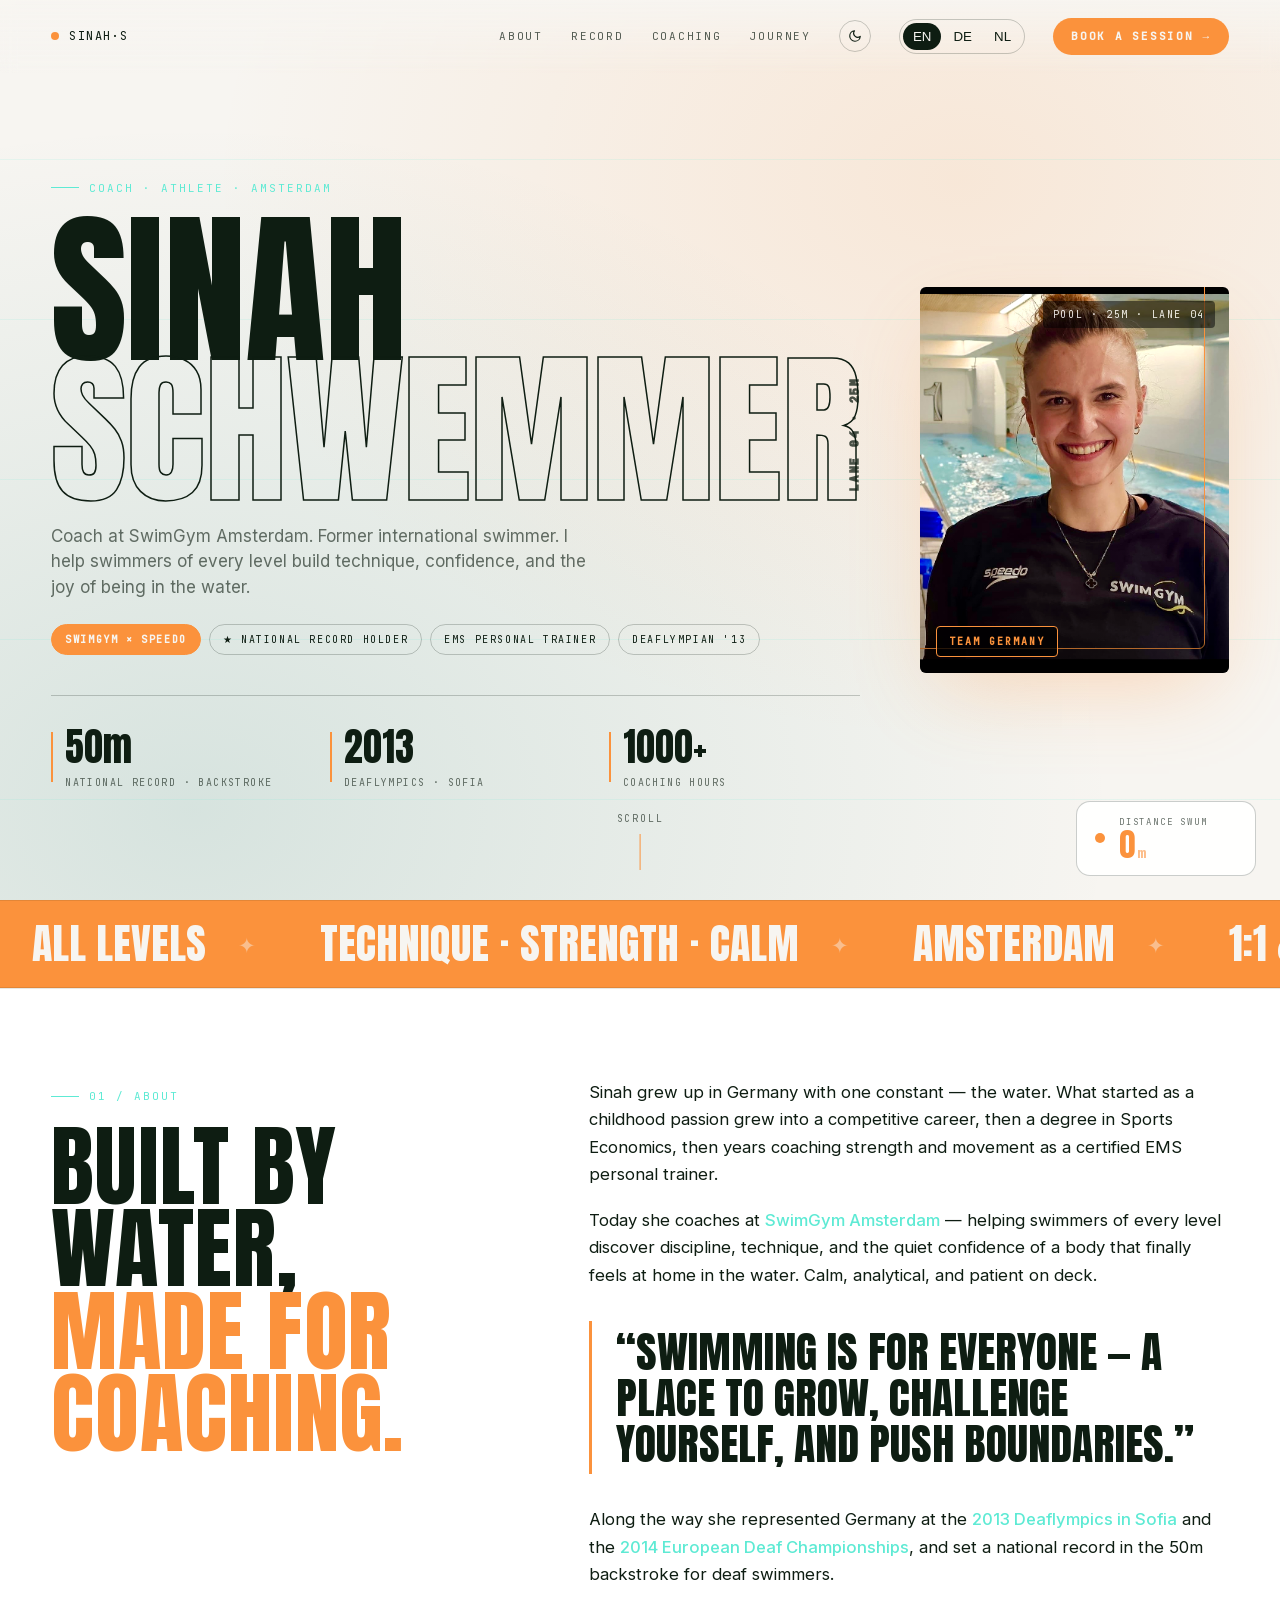
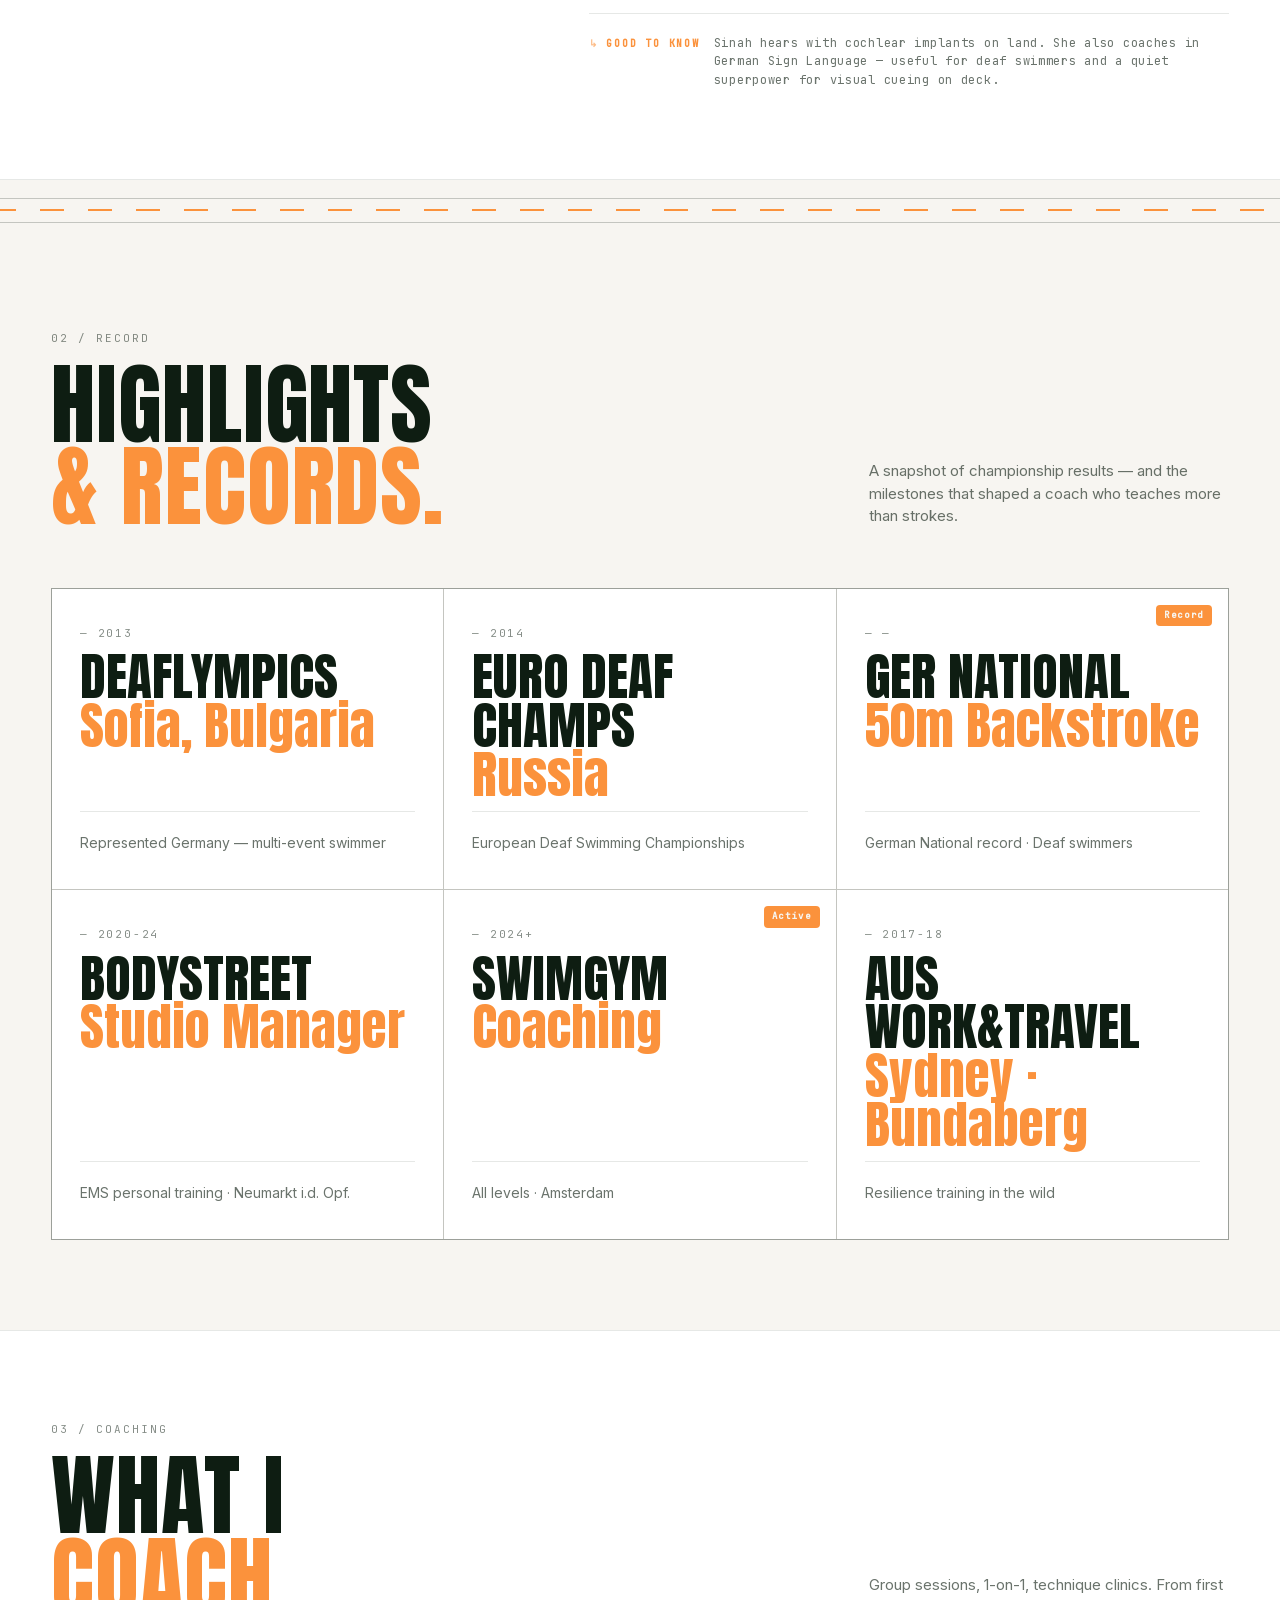
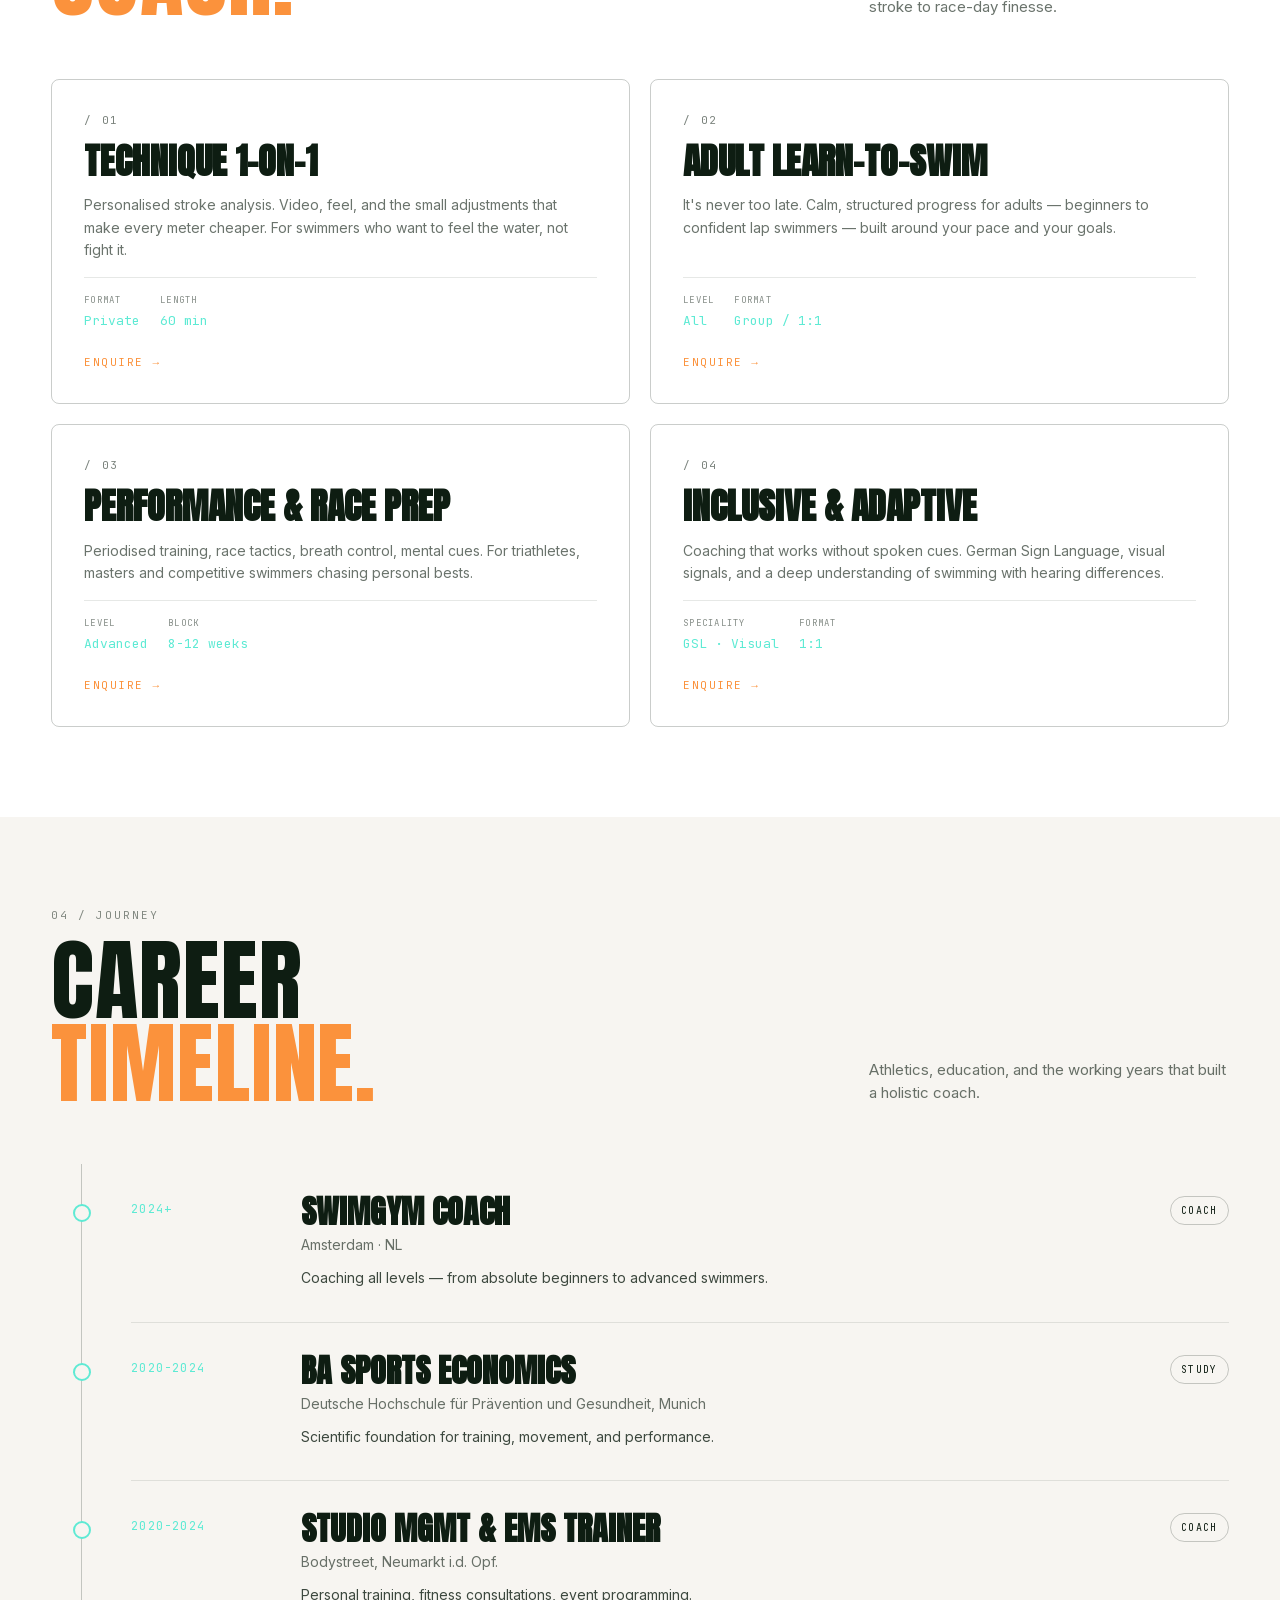
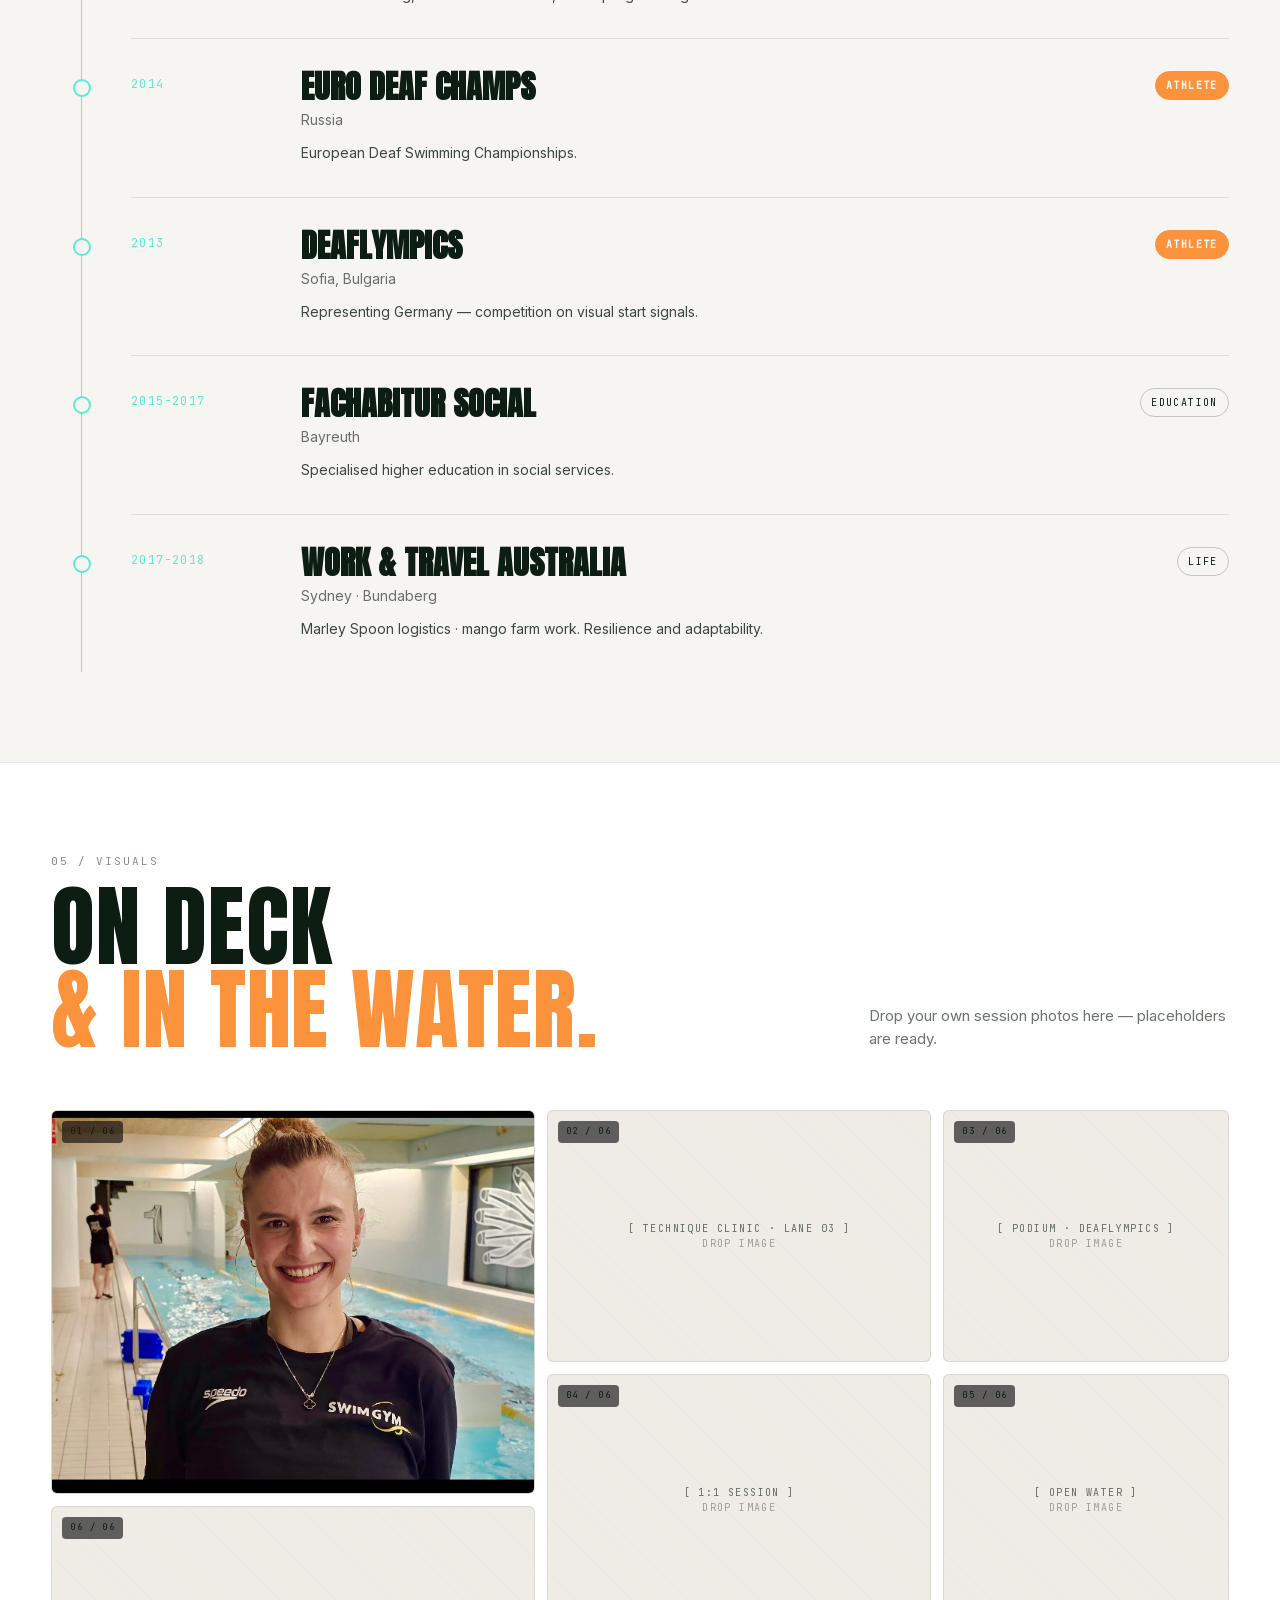
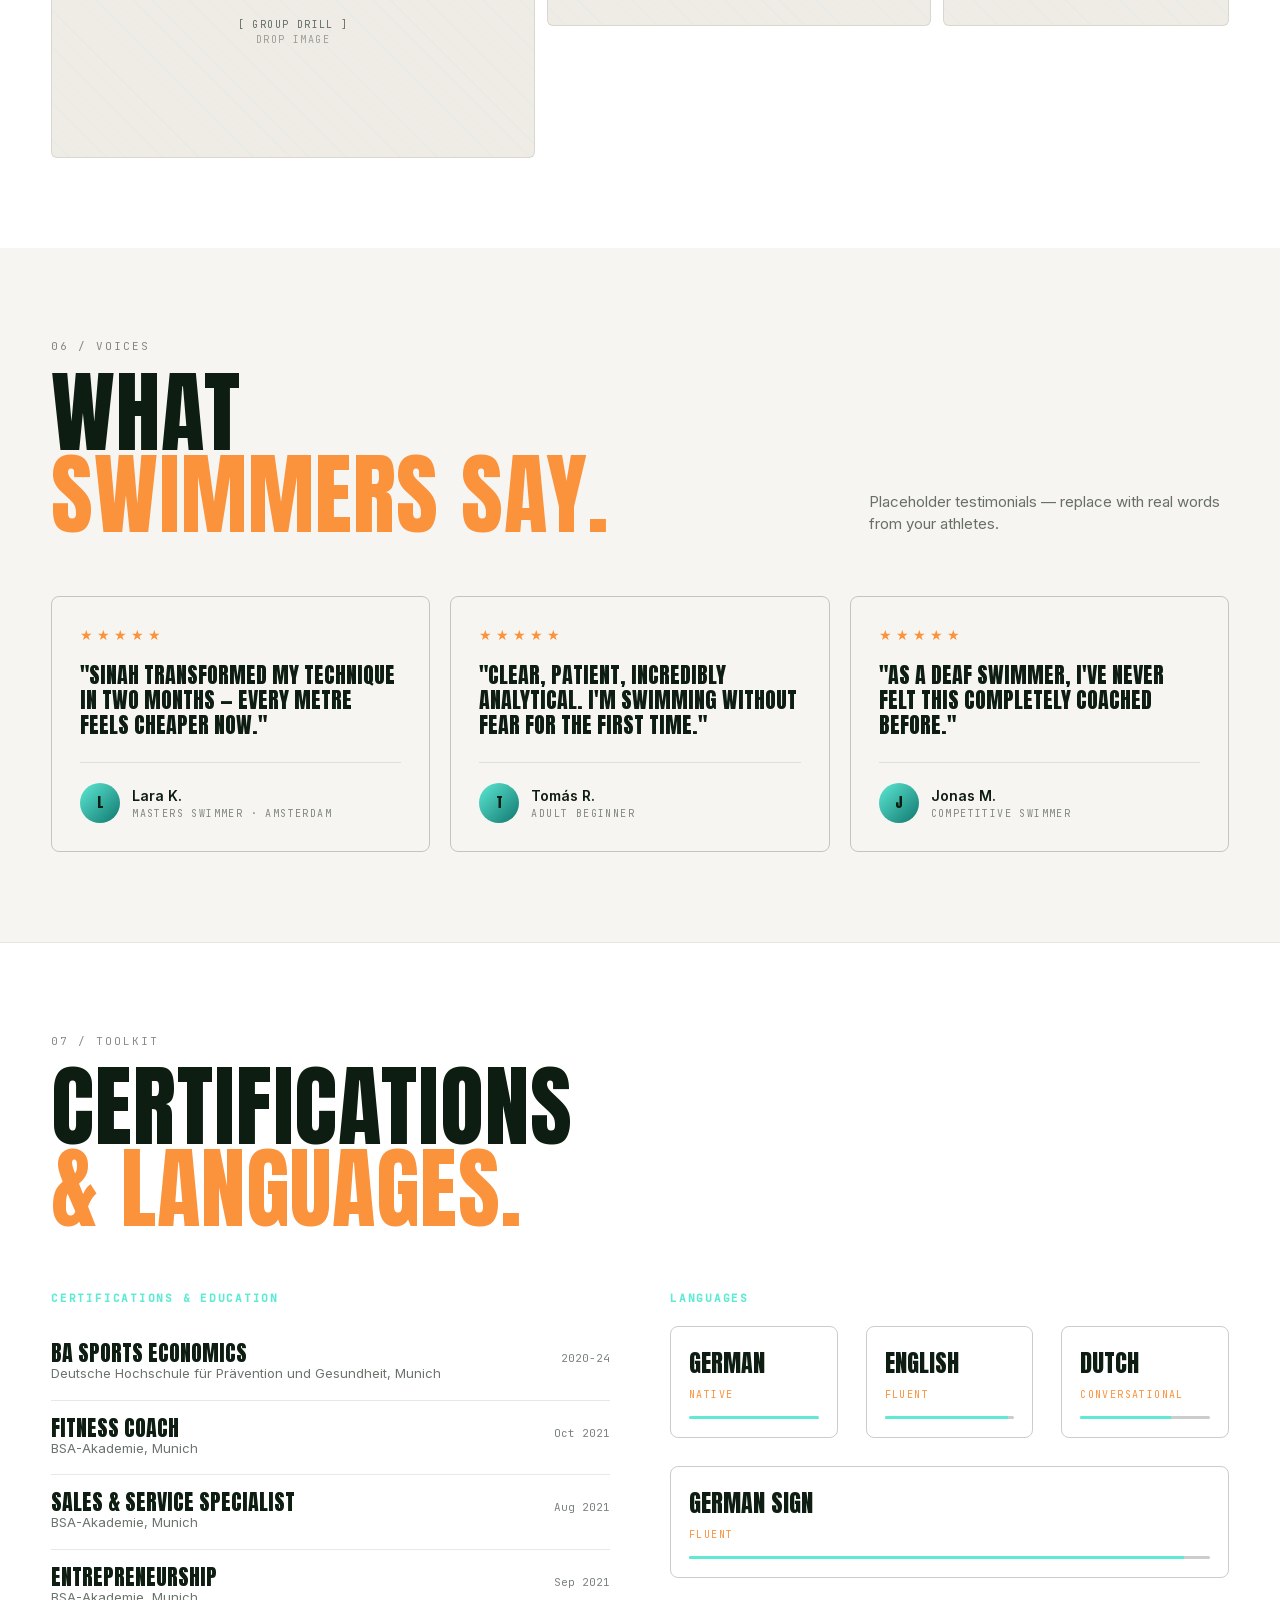
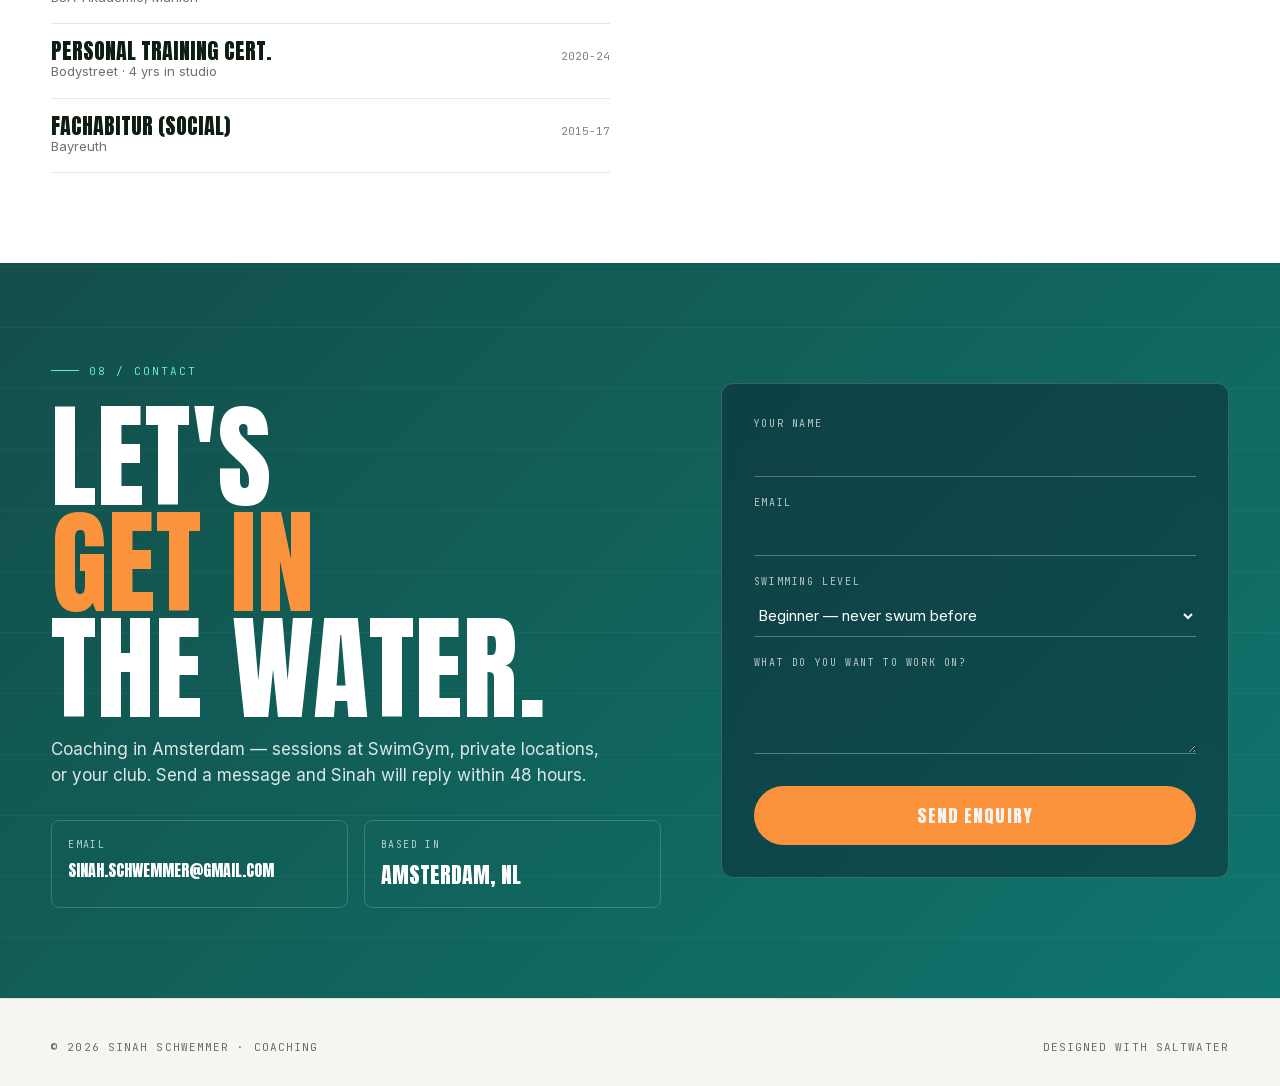
==== index.html @ 18249abd "Initial commit: Sinah Schwemmer swim coach portfolio site" ====
<!DOCTYPE html>
<html>
<head>
  <meta charset="utf-8">
  <title>Sinah Schwemmer — Swim Coach · Athlete · Amsterdam</title>
  <style>
    * { margin: 0; padding: 0; box-sizing: border-box; }
    body { background: #f7f5f1; display: flex; align-items: center; justify-content: center; min-height: 100vh; font-family: -apple-system, BlinkMacSystemFont, sans-serif; }
    #__bundler_loading { position: fixed; bottom: 20px; right: 20px; font: 13px/1.4 -apple-system, BlinkMacSystemFont, sans-serif; color: #666; background: #fff; padding: 8px 14px; border-radius: 8px; box-shadow: 0 1px 4px rgba(0,0,0,0.12); z-index: 10000; }
    #__bundler_thumbnail { position: fixed; inset: 0; width: 100%; height: 100%; display: flex; align-items: center; justify-content: center; background: #f7f5f1; z-index: 9999; }
    #__bundler_thumbnail svg { width: 100%; height: 100%; object-fit: contain; }
    #__bundler_placeholder { color: #999; font-size: 14px; }
  </style>
  <noscript>
    <style>#__bundler_loading { display: none; }</style>
    <div style="position:fixed;bottom:12px;left:12px;font:13px/1.4 -apple-system,BlinkMacSystemFont,sans-serif;color:#999;background:rgba(255,255,255,0.9);padding:6px 12px;border-radius:6px;box-shadow:0 1px 4px rgba(0,0,0,0.08);z-index:10000;">
      This page requires JavaScript to display.
    </div>
  </noscript>
</head>
<body>
  <div id="__bundler_thumbnail">
  <svg viewBox="0 0 1200 800" xmlns="http://www.w3.org/2000/svg">
    <rect width="1200" height="800" fill="#f7f5f1"></rect>
    <g transform="translate(600 400)">
      <rect x="-340" y="-160" width="680" height="320" fill="#0f766e" rx="6"></rect>
      <text x="-300" y="-30" font-family="Impact, sans-serif" font-size="180" fill="#fb923c" letter-spacing="-2">SINAH</text>
      <text x="-300" y="120" font-family="Impact, sans-serif" font-size="100" fill="none" stroke="#f7f5f1" stroke-width="2">SCHWEMMER</text>
    </g>
    <g transform="translate(0 720)" fill="none" stroke="#0f766e" stroke-width="3" stroke-dasharray="20 12">
      <line x1="0" y1="0" x2="1200" y2="0"></line>
    </g>
  </svg>
</div>
  <div id="__bundler_loading">Unpacking...</div>

  <script>
    
document.addEventListener('DOMContentLoaded', async function() {
  const loading = document.getElementById('__bundler_loading');
  function setStatus(msg) { if (loading) loading.textContent = msg; }

  // Error sink persists across replaceWith since it's on window, not the DOM.
  window.addEventListener('error', function(e) {
    var p = document.body || document.documentElement;
    var d = document.getElementById('__bundler_err') || p.appendChild(document.createElement('div'));
    d.id = '__bundler_err';
    d.style.cssText = 'position:fixed;bottom:12px;left:12px;right:12px;font:12px/1.4 ui-monospace,monospace;background:#2a1215;color:#ff8a80;padding:10px 14px;border-radius:8px;border:1px solid #5c2b2e;z-index:99999;white-space:pre-wrap;max-height:40vh;overflow:auto';
    d.textContent = (d.textContent ? d.textContent + String.fromCharCode(10) : '') +
      '[bundle] ' + (e.message || e.type) +
      (e.filename ? ' (' + e.filename.slice(0, 60) + ':' + e.lineno + ')' : '');
  }, true);

  try {
    const manifestEl = document.querySelector('script[type="__bundler/manifest"]');
    const templateEl = document.querySelector('script[type="__bundler/template"]');
    if (!manifestEl || !templateEl) {
      setStatus('Error: missing bundle data');
      console.error('[bundler] Missing script tags — manifestEl:', !!manifestEl, 'templateEl:', !!templateEl);
      return;
    }

    const manifest = JSON.parse(manifestEl.textContent);
    let template = JSON.parse(templateEl.textContent);

    const uuids = Object.keys(manifest);
    setStatus('Unpacking ' + uuids.length + ' assets...');

    const blobUrls = {};
    await Promise.all(uuids.map(async (uuid) => {
      const entry = manifest[uuid];
      try {
        const binaryStr = atob(entry.data);
        const bytes = new Uint8Array(binaryStr.length);
        for (let i = 0; i < binaryStr.length; i++) bytes[i] = binaryStr.charCodeAt(i);

        let finalBytes = bytes;
        if (entry.compressed) {
          if (typeof DecompressionStream !== 'undefined') {
            const ds = new DecompressionStream('gzip');
            const writer = ds.writable.getWriter();
            const reader = ds.readable.getReader();
            writer.write(bytes);
            writer.close();
            const chunks = [];
            let totalLen = 0;
            while (true) {
              const { done, value } = await reader.read();
              if (done) break;
              chunks.push(value);
              totalLen += value.length;
            }
            finalBytes = new Uint8Array(totalLen);
            let offset = 0;
            for (const chunk of chunks) { finalBytes.set(chunk, offset); offset += chunk.length; }
          } else {
            console.warn('DecompressionStream not available, asset ' + uuid + ' may not render');
          }
        }

        blobUrls[uuid] = URL.createObjectURL(new Blob([finalBytes], { type: entry.mime }));
      } catch (err) {
        console.error('Failed to decode asset ' + uuid + ':', err);
        blobUrls[uuid] = URL.createObjectURL(new Blob([], { type: entry.mime }));
      }
    }));

    const extResEl = document.querySelector('script[type="__bundler/ext_resources"]');
    const extResources = extResEl ? JSON.parse(extResEl.textContent) : [];
    const resourceMap = {};
    for (const entry of extResources) {
      if (blobUrls[entry.uuid]) resourceMap[entry.id] = blobUrls[entry.uuid];
    }

    setStatus('Rendering...');
    for (const uuid of uuids) template = template.split(uuid).join(blobUrls[uuid]);

    // Strip integrity + crossorigin — blob URLs from a file:// document inherit
    // a null origin, so crossorigin forces a CORS fetch that SRI then rejects.
    // The manifest bytes are ours; SRI protects against CDN compromise, not this.
    template = template.replace(/\s+integrity="[^"]*"/gi, '').replace(/\s+crossorigin="[^"]*"/gi, '');

    const resourceScript = '<script>window.__resources = ' +
      JSON.stringify(resourceMap).split('</' + 'script>').join('<\\/' + 'script>') +
      ';</' + 'script>';
    // Inject after <head> so the DOCTYPE stays first; prepending the script
    // would push the parser into quirks mode. DOMParser always emits a <head>
    // (synthesizing one if the source HTML omitted it) but may carry
    // attributes through, so match the full opening tag. slice() rather than
    // replace() keeps us clear of $-pattern substitution in resourceScript.
    const headOpen = template.match(/<head[^>]*>/i);
    if (headOpen) {
      const i = headOpen.index + headOpen[0].length;
      template = template.slice(0, i) + resourceScript + template.slice(i);
    }

    // Parse the template and swap the root element. Scripts inserted via
    // DOMParser/replaceWith are inert per spec — re-create each with
    // createElement so they execute, awaiting onload for src scripts to
    // preserve ordering (React before ReactDOM before Babel before text/babel).
    const doc = new DOMParser().parseFromString(template, 'text/html');
    document.documentElement.replaceWith(doc.documentElement);
    const dead = Array.from(document.scripts);
    for (const old of dead) {
      const s = document.createElement('script');
      for (const a of old.attributes) s.setAttribute(a.name, a.value);
      s.textContent = old.textContent;
      // text/babel scripts with a src: fetch and inline. transformScriptTags
      // does XHR against the src, but blob:null/ from a file:// origin is
      // silently dropped. Inlining makes it a plain inline babel script,
      // which transformScriptTags handles unconditionally.
      if ((s.type === 'text/babel' || s.type === 'text/jsx') && s.src) {
        const r = await fetch(s.src);
        s.textContent = await r.text();
        s.removeAttribute('src');
      }
      const p = s.src ? new Promise(function(r) { s.onload = s.onerror = r; }) : null;
      old.replaceWith(s);
      if (p) await p;
    }
    // Babel standalone auto-transforms type=text/babel on DOMContentLoaded,
    // which fired before we swapped the document. Trigger manually if present.
    if (window.Babel && typeof window.Babel.transformScriptTags === 'function') {
      window.Babel.transformScriptTags();
    }
  } catch (err) {
    setStatus('Error unpacking: ' + err.message);
    console.error('Bundle unpack error:', err);
  }
});

  </script>

  <script type="__bundler/manifest">
{"2e91aaab-7578-4ab4-8db0-d8dfd055b23e":{"mime":"text/javascript","compressed":true,"data":"H4sIAAAAAAAAE+y9eXvbRpYv/L8/RcW3Y5I2BcXO9CxSKxlFlrs18XYlOZm+bl+pSBRJRCDARoGS2Ym/+33OUisKlOw4PT3vO36e7ohAodZTp06d5Xd2Hz68Jx6Kfy+Lqaq0EqdKTlt40sAfWa6uVVmvlqpqs5/[base64]/gLfR5VlQqH4hvTV1D/n4k9lydVIyqNL3ASulFJpe5+JZ/DN8OuIrBO6+HUBv3WxwI/uOXX4RW5cwW4wIZLqI4ED9/GI32730YwoSMhTcBtpM/i8FaK6Hbppi2g/1794S4lg1RwQ+q0VD6QAwe/2v2dfaY3u/[base64]/er0/PB5/2cwx7KMv3p2evjH7c3NGjlPtXd2fnpydH7x4tXT4/6PaSkvlnWuOv09ffXs5Pnx6ZYeNzUsVpP48oeTp7d8eQ0rGn959Orl+fF/bhnstK5a9b4z1mevTn88PH16cXr8bMtE1c2NbPKLRs06c/Xm7DWwii0TtdYrYDK9Xz4/OdvSb/P5RVnoTu9fHL941f/pUi3r+Ivnh//nz/1flPJvm/iLV8+enR2dHh+/7P+sns30tFGqct++OPzzd8cXJ+fHp4fnr04vzv784rtXz93HRasa2daNKf7s8M1/JkoP/v3fTckBFLWcZa7aE37xrBou5Wai8PekVMRlhShmInyBfLFal8jPDJsNCnzh8WJTjRCNatdNhV/u46MP9/A/0G/3fVs34qBn2A8ehA29TRZ7B/0Ky6Wm5d3+PTu+ziiwFwH774wjKBwMKBooPt2Fc1uIh+J7pVZatI2cXtHZp8R03TSqgkNRr2Q7Xagmw7K7Pnc/okJPbRk4L7A5rhoq//eialVTydI+gJGJn6mGermqK1W1H/jtLv6XW9/D/kJ39+/a3wl0ZKDhdJgV83UjkaT0eroQUotFfSPKupoLWYn1Kpetogr1ol6XuaD9mItZ3cASFK2olMrhEOof/HfQ4BG2ZkffNrLSBbQcjSD++HDa/u+1Wiv7ZTDwMU3lrnjDJ1KjVk2dr6dKTNRCXhd1A8O/xDGr/A0OSF+CUFOquZxuQNJQGVGUxo4W1fw5vtoTM1lqRU3kRX4GNaxLRW+pKi7zUfNf31SGVKjsefwSRDb8wiy9uFnUZgXqm0rIauNeQlnZCtnwSnFV5UZMFBz4IAW0zXraqrx/jV5hu78pbdomn6rJes7tPmvkEtf2g+GF/PHx+7aRZ62cXpkiZmNaLqhVXGqo4U+z583O760RSxsewDuePkr3M+u2KA5cf8LWXft36wH1ASYL6BlLiWK5IpmI9mhRAW9WuZhsAopqFIj1QFT3tvV+rsxqU+1mSm/5Bgsf5rmq8vUyGK8bKiyc5koHAxzBYZ4DD1EwZtHWKzHDMd8s4FIBL2hkQOtEp9eyLGBP5fe4UmDx6ZkbeXNLzT466JlkO7nQp6cKdn2rSGZWbkLNDO7olZoWs2IaTf29e95A4ZU4uOMs7/ujgS+TfYcXwxGcgIOBI4fw5PKp1R1Qu2Lnc/4zG1VVcAKfTeuVOnx9AqsOfA4X9vj9SjUFTk0pjhoF83l8DUv5J1nlpRKHr0+yoJojOV0ovh7YqoIS5/Y4OG/kFKjBb/FlLa4q4HuT9VyPxWRtTp2VamZ1s5QVXEGVbotqHg6AePWfCqDecBD4Wot1pVv460Je10UOd+dnsizhFiRmSrbrBi/Az4qJami2dbuezTJxUrVAMnjmUFNED2JaN0os1XKiGryaLeG3krooNyIHYhGazhHoK9ZYaL1WGpp5evyDmKyLMtdZOAykstTMnOMBc7Mopgvq5FCPTAOKqVrc1M1VFnDgM7zwnTBn15bvp0WWvZ7n48433km/1/ei+xWePXvdR/bk8DoX9TzrPVDSL/ZvqakrdKQe+7tvshFTWZpruNKw+O2izjW8keI7OVGlWJXreVFl+AV9dlKJ16evnoohyFGVWMnplZwrLW6KdlGvWyGnU6WxUiIrcwrrEV/x24XawJkvSjVrQXCzD4pKt0rmuOKWV9/IphriXmnj49GxIxDqhkAkFyVuF9nM17BndVaqat4uxvAEqAXUD4dNIzdDLPmNeCy+pY92xGOxJ74ajcXFldqIA/F4n/76A76nH48e+UxQYK1vsdSOePzObxifvtu3ZS1PFGLVFFX7o2yqopoPBzC+wVjQCKmfo+hcvUf/s1OimqZuPm5Ontx9Up54s/IkmpYnbl6e8MQ84Z+9U/MkPTdP7jI5ONK7zI4/PUEVJSgoowqMrMiaqelCVnNUMIEyqqznxXQsNvVaLFGHeSOrFsgZVFHmO7pfoIBal+rHol3gkflUXWc3NzfZTxro+kaVZRYszlZB8iO4xL5XnxFe7igGDUfBuU5f4/15MAqJZylbOOAHX+qBWymmGPgPaGamsh2+xTrejQJ5RemyqNqdvNBwCuxU6j2o1ypFauMdwxR2tZypHVBJVfOdaa2aaSyyQEswv8+oQ9z0Uq48bWXRqqXfeRY7zrBaems7N8LT50g2arYu98TpS+/WkSu4IWpRV0QKq0bNivemN2FPsnWlF8WsHQ6Y0vbEQDzieaNGflTI/CropCyh/roatAL1qatGyRx5aCZXq3IzYg013n2mEsoULTcMvLpR8kqLk+N/2xOLtl3pvd3dedEu1pNsWi93Z6xi38XZ3aVzeffx1//8+CtXx12XpKp36CYK/d4p6/mchRP494wnHfR5bQ0XKup/BkfJkPfDW9x078Zmf4yjuRtFNxdY57zIYSLPWtkquqE+q5s31bJeV63K7XWNL1zxAfGyrlfD1XpSFtMTkIuqqRrj6aaal57U7e/DC3u7RAVQ+HHmvfQ3m726vqQ9G1Ty4IEY+g8y0K+UcoNlf/klKJxV2C0Qm+mcLqV2+wyauiGy+h7PorDdR+J+dl888gYY7Ok7TuVb18K77u7pyPJ06Nw/[base64]/QSfwVBz+hLAuEZdgn1JFRMeUqTo4WaXmlxs1AtqPzqBtcSuSEOUxetr90ptF1jq2VZyUYujZoF5vhDtLlQbVSYHzfKnrBwEXL1MBf/eVLXpZLVB3HerBUQOLc4ptuEqKGnN4VWXheausXrsX0yK5wiaJeVZi+onj1PLxB2tKOCtfc/IT6M78Vz96xupkq7lcjYosnarwp5uyiq6/pK5TDFFVB/ofmKCARoqpqqppVF1W5oS90olI8fPqzq9uFDoEkpnr56QbpISQyZPzU1/BnkF7mxc4s7FtcRGwbxBpql+nW9BLpXK7C4gSKhZdWf7Y9Z8YHmfbGQmgQnUOqsW3GpUdCADXgjiQPgHsnjjuGc3BRliWVoNsQlTZLdFESll5ZFYHkqa+q5tH36sShL/gCty+7N04IVp5dxLz6WSmmaaCUbRdfTDsl/awjpA44d7+JHOAlCzlrVhBuHiKS7cb4lceiDx2MEnBZWGytLuII7qmUWRd03OoykCpQoX1XIIpBcrTK4ZwuM7UhS56noP3wHM1f9YNS7Z07VqpS4a8rSDBAJLBOH5Y3caBSXkG7rxicyUFCskRKpuE/3vE4taHjCs0FqUSzhu0mpuoSpGkWnl5ivZSOrVvHCB3UgLcJGXi5VDg4M5cas5VjwFUE85HswLFTYAyIEXkMcGF27cbcyn4FZqMscFIvrTj9/E9Il49kHpNBStQpnWbxU79tofv970jqTGY5qK7H7w/902m+85rYQ/5kCPxih1xOt2oj6kU3imaHeF7rV9lpwAXeUoprTChXaVGaGz5+yvR3qX6oGr7cgMbRqvgnENHktixK1gG2NR4CpjwWjAlQ7qKUryPC2BprOxPmrp6/2QKNaayWCLoHYZS865hLzUOTrhiheYYf+vmS9kk1byNKjan7Cp1lbw47GfuUkCf5dqP7lb0DqZ8wit5G5Px2fTuWGGQ/8+5w1mLF0fiBe4Rpk9Nu+VstVu6FX7k5HbfIHs0apv6mhV3C0H4vE36GzEAryC1WuQHMNwjDMG04+kT1S5cy/qfjisZ0mK30MgfY1Xl/B9WTMC9mYSUF+jmXg4gj/3XfP+SO8tOFfqAs4CZpH6YmIQDRqpscoBcO5wrMmRV7MZooMqzRJJfQgu+cagg/FgT+RTutQwPIWf1N8oZnJddmaUaBMhY5xSpairhQ4ZejYRGc0XZ6FzrZsKjqwVf7yS/KGYdXNdmo9vUGhQ0ustaXa1d3GH2PpwMoD9CmX+khpwJm1P5ck8LnlgNt7aHX6vkQOHW3WldCbarpo6qpe63Iz5g6yBh7aVWANW6OyaqIE+x6Itp7jdTATOKFTWZnjBS479YoUXFSbZYt0ceEZUu/VdN2aW49hd9BL00lUDEyp7Xv2zgFnce4PnFwJPSZpT7rcr21sLw0TxfcQYe45q7oA9lxRhdCX2RrNZUM4D4MZGmXipFOPVRSsV3hmWppz29tqulHBCt0JOcoIDmmwuODCapzRiXJ7nuqbNfWSNtxDe/qjTsSOHpbMGyCSVKOmqrhWr5E9wVafqFndBL4w0TVrjLcmJEH0zgx6DK8MS7O3NtDtTJQhH+BY7FUJnfVWKzyGf3GH523nce0NsuWNxP+Ml0x1l1Pc+Bm40/wjznJt6NI/x31dQqxpgAMlzesslftOCOlT2HeDYzexYLa+SPsdd8sEjsTRa/SfcGd8u2jqG1z8Y9Ty2aN9mGXZaE+08ooUG3wW1TOenGvZFGSObmujfwJlFGnYnIoWBUhiatvryZww0TlvskjCYbflPmEmkk/Co+Uz6Wo+WVPD3fh8Wppfr6PxtYy/Uj/zSdqZhx+5PZncWDMJJ8WdNmjPDvXUFcEmjbdliiA9TQrTpEeFHT1ISIhP1apRoPfOQcTX5mCAv62zOt4AQdeOkm4xNQ4b8EsRk9dFNeWpB1ESqZjc2eFWx00ArSxB1hw0Cld3XrNf/bK+preivoYwC2LlVB/4GTaVmFhRG3xIWAV/o5yKfa7aFkM0YBtI2OjoZjnQLAI5Jz4n6qPlx84ADvrAciVPQ/t2YH8Mxp4JYCmvlNBweMPmATUxnMogME6bAuUSjUTHF1TRqL+ulUZpl40AAZmSch7qWjUoCoE/DASNlGB+ywbvxlYf7OsT3oYX/jHYdCjigs5rDGYBBgmWPyvv0BjEUCtFfbmzYe/rJ1//8ygbvCNGuX/Pm0pYC0NSRV2xbTKgaBIzyXRRVLPaHQN88aJaXrNhZJjYLWPhV+JMR3PV7iW97MxFcjj4UuOZAtvWLTw6kpSyqMR/yGt5hmsXEnkmvtQD6u/br97xH4/fOWuLcFp6G3bjOxjwf0f7waRZH4lZhXfxoorI0Q0BLWvBu2wh9aubyk4U1THyR923IFx2HLX2lh6/u9XFwa7J0/VyuYGJDq9Z+NitlzhI8byADx3V1bWqClVNA+9dEKLM/VEvZFnWN0L9dS3Lot2IKRiLcA710Ru7ub1uvl436r//[base64]//[base64]/WzzD9oUdSUZZH7Mx2DvSRXom22XiiAjg/0LDMp/yVk2K6XgjQ+Slo6cRQJTzgnDNJvyjR267zkjyZ4U2U3MbXK4HKx8lGzGqQBwoKuXJbAi+x6BQ4xqIDuM3KdqBNfQu5WqkK5HqoVq/BxUflvl6g4RhhWlrnTDyUoBAG4WAsrtTGBlHBFVu2bVNM1qAEODo7s449Y08kGAvVTrMRcjK8YFOtbVPgRcvUho6IYLtCt0/zPe18n6OOw3HfoCYV2EHGNZkKgc8taw0+9ssl71DtaUhJt4fMz1UHeoRLovhLa/ayc+gzY5423q2X8Xa9zMR34Jhdbcz8YssgLUlTHXGmV7NLNLO7jfa6KZZ4NLy7NPpp/[base64]/iyQ43QS9wBoJWjLhRMukU1H7NcD6OYwCqTHxierXM0caJTp6lVfIc9jqnXbYYx1NQoo1ubKFABURV4JF+Ket2u1q2pzxh2b8jTDY+EIRHk2B1Fr+HQfooqP9rTbPwgnYmzX/E64H5ZGE0a1gk9hNJ7yEmEbBvDPopqtW55YojXQBOWG1a8l6VWemx843BAPBLaEW4InmGAwC/cJp4q3daNHxJ5g5MFn7nJNAwzXslf5WXtnROOp+3HsQZIC9+rzbYjwr8i9519/ulErqSDc9omZLyBGIqCFLIVnAh107IQIr7UGepHSDVJy7Jc6xZNH7i78sQWMv9Zmw0E8wqum5F45KsQzLHZexQTfYJIOmxrNDmzzVzTlmqbeg1q7EVdtxTBukQ70OiWQ3iu2h8bWGRUqQzrdauac7xnFVVl/rzBEoF5njynnZfxgbCf+t7HXuS597Tj3hh84d13UEHCXeVmbLdiJ2f3wspgLH0Z6cWviAIPxLf+2MC9eQgOw0HJR+L+6L7Y8wvuG9kNQpZBUgPbHcn8RP+NghAFwKvYhdhG3033WVMvKTYuXocj0i/gOuCtNrx0tYkxD/ibge3Ry7pV5qCE3Wj6YcKlDDOcq0o1yLMh1oA0r3BM9XZ3OPKipDo9j76AZQjGYGxK4iC2AO3uij/hkVLX7VigqqUCrWXdiJ9gqxUVBrnS8EOq6eAr+OyArwP4GWCu4IWgWkOQ4SDBEk7JeJkTH1DvV+SSwOdmsWWYI/YON07ScPSXG+dMzmcn48vMOJQXFarW5uT2Z2yB40nbis+QoozW3widiUo2QEwsXX3wtb4pUPD3F1jgqZQCktmLmdzgmUGRsQzQ+9aDrul++Zpwa5Lf+RAyiS8Nfkzq2xi+pvv5GWLXvADommQFPqZL4msD6LL1W4vq0l/Bc0B04Uq2LWUHkcRfsux3v6MP/G3gdcgHxnFdMWEoRhvqqCLoasTHjNsBbJDsqK40iNID7+ALV9BB+cQNGxSfO7dsPsgugj68NmhA6T7E4D57yXb8E5OUkjiv5LE0FoNnhP5zSuA/qXYsDE88TjxF+ahL7WsPfoD+wfq7j77o8Neg77agP38f7vVMZh9Tz2jjw/nzAgCD0kO0uEH+EMNewYABQChQzEary8svN2Utc3EQls8u+EX3C3BF6xaHp8H0xcqQu80CVDPkpkejsHGrF3kfL0Li4HJrkFyPW7S2M1mWIBSu54vUMZJC52HVmWc9co6SziYdlnBQJMdnx6c/HD+Frfr6zCq3r9RmDzU+Y2525v+8uAAkuOgJQuDRM2OYxpBSgJKQJTT8vdqwyepsgXc5792pmoXvOOLpcFKvWX4+VTPteXamC1jHv1AmXkj9A8gcoNYnxJ/UfSOcIxuGCOH64Ic9GwQ3Dxgd26ntfM9V69XwVJHpuG6iaqCcR7PQNtf04AHXaVwaeVZCwksp7zzDZIJiqH2wSCFDCcya6an6Xm0+daqu1OZzTBVW8182VXCJvGWq6MX3agOj4Nb/iF0y9snEDcnEYyLhHhqHTgrNTJm7fw7G/kX/fgrH3V/ON5WZfywyf6n3xOWV2lxaj37UWWTivNmwdwdDMhg/nUZpMOeiuFxU4tLO1iXj2dCkQtwma35BN+ZVhG64cM5hFXQhh2sXe6xPF0WZO5UGxdLzhQcUWtAR1OM6ayxWRN0eGmMS3uF+0lndzHfLorra5enZwXUaDcKV6qUTnrPk8kVUGIRfpp0hmEaQzp3nA/o9JFswDiMWsmxSOoZr/BFSFHqqZr+eQk/V7KMpNOLqvRQalbuNQhs1+x8K/UgKPVWzT6dQOLRupdBTNfsECoV6Tmb2AD+SVVW336nDdVujGwmo7racQ3xP8o43/+ILZ0QHUCczjrwPHpjvSKDZWpp87V+CHgNOheDD+KiLI/t7hc7+1tgHItxZaZHnbdDcu3CT8bZx4vj9L/V9vPPJomLatiYtfMm6jzPSm5JHjvODsQ7sjQI/v5y8UtnpfSl/[base64]/VWbdgRGQy7h/op5cGDWGmBWqzIWcA5G220CSsVlXeTFDz2ZgznOCh6CRMuxayjf44Qe8oHYeIu/rPL1Sm/[base64]/L07riRQTeO3pVgk0QrQFX8dQ3srMgBQWi2IZ4pO/uDKzLbcC+BWT52jX3HRnU/vBdpaqJwrWsSkFRQN9S8h/9vakJdw5UTb1HZ0DhhAke+xzFErvVTNa2bPLKJNkqvAO4dDNkzw/xtUJzyuAAoLWqC3LP7s+O/x+4WjMkJizUryc/JAT1hpGBxrXDjrCiEgS2ixhVRvSeCEODGT2GkcOi4LYi7j2JUcUA3i9r6LWbR6nJ8F+/C3Pil/ajk1Qu5EjXFMxsUPOM/hie1q4l8RyDEEEzcXuIFoarroqkrwnbjD8y8XVC/UcXCxn90mmcvhmoe0LhmZzryCSVcSnDphChv8qeFj12f2sRMV3W1o9BZA30ThsQJjavUmN0OSNp2NRXVtFznCiIQm40/ImgUQhdb9tsfMR8k3EzCZoVjyatqXtVwFBZtZs7stKgcztEYLwoE5DrwvdpDydiDVsZ5tiPtvLppitZJ0+45Xkcc/rJwsGR4vgCTZbYI5ADQmrjsbsfebVhjMUBJ9zOPJXrBg4GGwrGc39SGCDULMpSp46b2zkE+LZ1viMn8oDzaQIfzJEly5KJqyNZ/o8QC3DALPmB5QMTo7zxnOPd/n1nDpty8+SheQRS8f0GIwuOZhums2d9eKm3nZB0al+mGKDFSLskRWNQTSM3hyB6u8+JaVc5K/DBwD/bF8LyeanqwI1dFtmiX5f8iKvHOniicIBCM+Ag2mke80jeq8o9bmBM0s9DZo1UDtx/0ccWthd7wU4vbbD5xCml6RnCgzlrAvuWdZ7h7Ow9pJweI1QgPTajynVBMVtTGmu/QuXMmDryriXczieNt7npLT91REh3y9Mt+h/xWe/yFnII2aMv+SXOMfkiuaAeDjmc41AAc+Apf8S1litgLC5ma7Gq4t/zktkqwGBPSkv3FPRkKyInEVfREgu1BpEQCgRkAxhsZsgRuGGpJxB009ebrEag+vghtQXFEki0bKhiwZ2/Ny3d2Otyj3jsrgmfyVjNizZLc/8B9FwIBOfbdRJUDPgzeFkCCn6kGoPXqyjnbAteo1A34apRlTeFg/tQZaHhU0nDLzxG/NgFpK3bEE3+TReUPDsRjNxXYSmbKwCzwn+xmIRTAyyXq+cavxfYLgzFMyEf0iWPtNuKsEAfiq31RiD9Ew9oXRYil62p/W4Q4uoV4JByOrt0mITH1HiTxIeHa2cYP0rNG8S2ORk6Vrstrhz1CN/PQV8JEr2dc6LV/XbIBjfaNNcV7z/Z7N1a6Tmq8Q//+5r9tq/gV32HDdF2igNX98gtw8VgHGXry9bseiW9vdzYavKkwVH0g9tiYH0wBMOJgoB9nF0vycKg3GpX4SGvG3ax9vuBxy028V1trbuddh9eyrtRhlTNkGBx5dZkfG/mwUjffu7mDVavUjdMQBF1z32XUS/p4LLwX2Gfv9wX1P3hitAreM9YweI98AdC4HNiedYCTjkrk1VtFOg514l/SaJ4BbgEOP4BR+RQhD1reIuPBazOBVirvk/KA5KxSxcsS5T9L7OwY7+I+K978tgn5AlQJht9ap2MZ6mIJBQHU3GA7Ujmi3ZoeIFZvGD7YEU1fNcUcIAv43IPTclqvipRcylGZP38Yi0jyv7uMS7KW+dzKWU6sVY42KaULiFmEh831I9wAwROZtD/2ZeZaYnlN+bRNNZLUlajTXwOMaajYk5PAXVrZzBWjVNngFaccNEIHOK7ynGqvqXoiJ+QUSu4IrDekVEte0ADc1022o64kr8KNSUuI02A0oHZQY+g/GCRhYiEA5Fo1Deb0cPXWnMBIBXv781wVYKpBIQpKL9DZl+yPPHMK6JVsPP1a6nZh3piO9vLUjiDyj3B36BXZeS0UwWuYlzpAn0/KGh7TyYwc4//ukWdELM30ftOZx3+Ma4OjxT7ZiVOWukF+0S9ZiX4x0S/08QKYldx/vqWi/kuP7wn4Pxeg/34XoNvvKP3ypAoktjtZeDrS1Q+qKWZkWrFQBs6yGRg2P0p2KjRqqH3pyeElGXMmaxxuAVG/pGKXvf3yUJRCCa0gfm6FXIpl70bJgAGS4RciyDJ+bLyk3SPrE4+fdA1Zgf/s2fHrQ8yvCcw/Gxjn1bM33wVv9gaBMvNYT+WKJF8IJcLDQ9cM7gUeBCYEBy1tOP8FYUfdS9iQ0bjMoonCmi1KnJl5UxDNalQEPkrBpdBr/26GRkN8eqrm6r04ELtvD/be7c73o9fN87q+Wq88y+LgYLAnBgdfDYzWebCHD54MaAfENeR06ooD7B2bqoZe42MfQwh8qzshKkFX3mIZ3psfwovJ4HdwWAftdvYQAQyfg42HskQaFBBy3kIDNTqeSM7dALwXcr2Ihbx2xmln/Wc/iDgzgu/K8ULiwRykeYO4ZA5XABnmOFyNv+w+gsXoruKb8LMhxT6Em0S9b+1E9zczFoPfPdgddLnMHzF4DP1DkIpbBlgGcGcyGqNm0l5F2AFOAgZVj1eFKXpo/6KwWrTOsAcSIEqjL48jY1sFmds/gGCt3osT/H+DNk2oI7PgcwukwCPv2TzekvkBb8yCYHrtVQxb9rALntaEmwd8BeVLmCOKRy44/YQD3ZuURZWXm8CfQlWAL+YOazL+EsL1pKynV2JVY5IfMFGRT9XxGWG5BdouSB3v3Up9fmie+wzRu551JX/KZVgW06I19B1m7UwL0l6do86ZGezhIUrT3fIo/gDgjGkavV6aJQp/nNuT1p49LbVq7wVnLb61CB7Dr/854V+4lKuTqq1DOWJMe31s2MZrTM40xqvuWf1MNl0ITQ9RxPgcWgEn1ETiilhBdWC0afScz85BMP+HLl+BnAB6Hoh4KwhGpvhFjUtmrlWeKJJMR03QiUcG59CyoI4gZ7Uc3jUw/tZLIRMKwumIQQ4XMv6Xe9FjDtb0w4e2tEj/MF1VHI9kKN6vyfTIDC8ZFCfCiCZfINjrK5SMX7xj7+2W6ESDhp+GIvAFnUuxEG3SjUOk2pEpwRUM6ZuRwTJDsEQUGRGBBt6NGbcaLwlwnEmGVUT4AgqGJodOPgsdhRpXFawVzeq6RaUKUS2tq/A2hZgD2sOef//FVxTnYPcZbQpQQjs561HEji+481+NxJ77Mswoy6hW3tR04k94qx+5XgwGkSLb9rDDJOFft4L06WxqwejE3UFSzRBwJa/XMWMyjY3FYODLTNNkkMvUa8tLoWdvXj7lJIZIMxkI5H0TGof9saPUZTG7JLxYPIPIWYcwWTR6/XLQG5ybBoJdzlRclYGVEMdnzwFfu1mDr4+u0WcI9KbW/5dj6ICGwensJour8qCY4C9wDaobzukFEsyVZkdJikMWea00nMYo90nvQHRT5M0JnqiQqu0L3rGYmc2+gTM4Kj2KmVHvARt/eKfoQhFzh64BIqA2A3gwqRmHnF8TrBHAxV+pjeZtvmFfmzGF8UtfuUKa02vVaHVYllapYVBn8xrv6gZbCLGEqUh3g9FhLB6J4WdfwF+3dOLbO3bIKgGNm7JG8YY1PJLZZTh7vxp+xZ/DmCWhBNYZDrInsYfZOh9Z9pzWiyJbylZrvQh4Qp/k97gjlWD17p5YcVC359yynrSNUkeImovaHNCO4S//XJnV6yo3EqGFZKdvPQW7qZ+J6ZYjxztXxKPg1u+JTeaQsXYjt5W36aFYmZZWRHlH/NvCUxqa7iN8ZzCS+HTkw7Hwli2YyUcHCRG4V/7ltjzxN/LyCoVAHHJLCFnPKop0ObG/3UwFhzWLz/[base64]/Uwbg+G+Jb1tFTfO2C/Ax+XF8WMn4Hw2Y8IHrgeZj/VRTUENHQ8tj7AsRU2M0JUJ84Oy4GcS8V6F4LxQNTVslQkQ3uHypiUtGazcahovLVS3iM+tXiguawMw71m9zlpHhtUH3HoG8Z4zgq641+GloYgkcHHKPbxp6llKVdeNQFK2lKuTAZmuxtI4RUlqYHTTckpJ6koleSZS2ZaePjBjdhybJgjo/JTceSOYfzDh9CBdvQB7zmETChXLhCwo2A0yDWMEYP99AYV6/+MTYNxnLk7Jo9c3aCjODZZzzhqWDtUXV+hZMbl6ZPgtUvJ43mUeMqW6MJlLm2hncyJMBy4fCDevnNS0tSKR/ioR7tFn9KlMbo4otgW9wHeWxMvAaozRWB7lkVGqndqpusPRIkP0nqBW3YB1fCbbAUcyq8kWUNLRjd9nhxkMiMcNt+hnMD5K1jXHiKLg++rR4/2STcNtx7jgFVtMAQytWhVl0+RyKYIZHM9X/wX8ywIvzDsJsG3ZnVzLKcL2Ob/aHzL9azDrPjdUYJnha8SLMcUSFCEa3Ec1WNI5O6k5FWWQar0DSegsSbyUT+lkeLlQ6cTHebwrATTGaZ6N7NsQjTvSGOom6DKbCd8251cwQcN59Br1A5JzuHm/JUk2tZWQRrv85gbR4a625YjzaC92/MHhOmiMyGY2VNOiYVZ6IpGG9kMrWxpwQe1PNfOwYCUwybBm0kaC8ZQWxXFW5rKPstkQiPRZjcX+xD/nnSGhXbTJTXAz+mkVRcyUd5jay26UgJ1wIVQGuDPsU1fyTFgtgGOxPZTA5pgeDnR6AUpJCAls9dbW0zXJd55ADQe7Had4yDiNzZJcsB0/HWydcWHj38HpCOIlhtVdrBgl36JS8vAzPpRdVH1ERVDPdijDh3jlTdSEydUIp00cKSlsxdqTkfMoJwoo6O5y61i4BfLnDvK6JYQoULrH0V5MTMasrfXDxEkPXkHnAGwau4cdI3qchIkphSXU1nCWrfqiLKhfVe0+tJU5VArUAGBw0LvTWL0ZNJda/WtJ9AZ+EUzc3H0tQ/e6MU/H8IdDIJVZYMqMchYyZgdy3XZFqsSjy6zk0zuVYq8Bc+wed0Uf/Pib9G0bYsB5101xRKR1oGwgDHgU40TJRsybXvr6KqiGH72sr2pk/2AHJqAfb3HC/0So6jBNREbtVyeanwmJ4DXPrSNj/b5O4DrDz7i54en535xL4z6zDz0OkORze1CFW5JOKEmbEUF27ZVhEth46IveFA/[base64]/82MBH5CvZ+a0l53t3701MXCvKrMx5E7gO+E4KicziY6HVdN/R6EA8rDW4f+8IYKWYKb1Y2rDz4AyFRKqSjbYlJAoi/[base64]/pATx1o2/WaI63ft7co1B1SZPB9oFAfez90uAwXffOa4EgXycrvJZqJTqOPIINoOEFFdx6T/1HfuIJCMLjelm4d4JPPNsInnzTEJ3ca45N4kE9uH2Vw3v6KMXr13HmE3je94/PKwOj6mkmNzYkAn4FJpY/SO7Gq3lP4UxmW+ePvxLC85j6JYZnvb10wL57219BiJxlIp6EOKSZzi/QSRFLW6bPDnvFBfOm1cSkwE2o4PSinVLVQsxmcw7hm9//s4D21QrSnvGD3j9qoR0yK+3Zh6wzjsQdf6kF2P45X3kq4feJcbMmNfYPivxhS51aRZVlQuigvys0kvoIxs5uNS6AoQhQcmxYhntMDEVJfFNUes9FTvrEE3q79xZ6kvGJDagwCP95UAPxeyLL4mwKz8s5j46v/mtM8s06eENwwwgzKPXbPfiIVxgEHS1kSBpz6E1t5Y8HlPT0KPwLQKNmuNZpKgx5FkVFkh7dfOfuLKdEuVIUOcQdYeMjwSRAtVrB2kmPE3rfkqBfDiy2L+YJTsglVIMSdW/aBtmSBYjj4eCJsLsA93ij2Ly08TQBm0QXutw4mGqPZQLMACI/Um7ZYAoaakYltzIWkjH+uSkpgZZzSaFLqBlPSsV4Pw3MZldaVMd11w3R1qgqTEc6K95zgiStvYMXXNgmZdDfy6QaywVgkKDPxGfwx9IJbMP/oqyCuadvqG6r75RfxEcRhFvAO6yycddHQciLhgnnrGrfEny5mjZX+gBPuD76qG8/Vf7BJsZs5OSn0NpgUepQuZicFR5qYjdAx6qPGRsnjwEsddt4AYlC6+wzRNCt+fyMLQrXkG7QhWb9KUljCmkIy3paxq03Ge1b/o1sF7Fb7JaIKWH7ZmTp+5c0br2iiiJ0z072k+0XfdBkiDfmmT5Mp/slFQ0IMP+qPPWbpELj9HkTSsEKbmAcMBdP95ptKLospGDRQ8qubdjhCQyW7exkcXFaD53viS/2X6i/Vn+t1g6mUjdBR1vUVZqTaE3+pBH4MWJwQJQEsrFiS8g+goyhT93SKEVyUGUw2hikuYWVzBROvqikiAbpBDTABrngR5HGBIQ6HI3HwjRnGfRjGINv1yg1GI+g2uuEYMTbswhq1luVGTBrE6zP6a0p3XDftt4NxsGTbEIQi7PnhgHWBAyDWoJL/WbXtq3b/7pNuTJlecYM5kIwVImkiKbZ00xdif+HADtD3bLIgT2P5I5pSWHVMmnm0ghhVPi+lVWQTn9gLeapV5lLhPZQVqGtOsQp9Oqfgrz4Nsc2NZCvkPu+ZztsX0PpeLB6aJgNhmJj8qqnzNU4OZwi9QZJCJ3y+gvDNI0SM7YJOeNy6qVcwIh1dBm5TPZqZ8FWPfhvhLbGbB8C/8d3tDpkagbjl8lipm6c9uBnCv9CDRRLpjQB6Ttru9R12JOLkiEu/J5fwgu/wUIOHQUx7ORPHJD2TL8OGNq9LyOrKk7uh5vtTPnag9cZSzdk/[base64]/OhisulWtaXRAl2oV0uBkjA4MYAZZFaR+QnjV/hQ68QvvedpUM/d/[base64]/k4IfY7n5CvOtWOPmsHU64oAJboEV33ZSbj0nTf7RsJfBCRmfjx1dPn/M4Xn7JowY8357JxDdoUDdXFQL1RQticE8Woplx+se+DxKyC4QqoCMAjM8B5dyg8QPrjfAB/CszMIvv1tzzHtVTMmHS1Z1tVnWa+2RY1t7HaPY+qgHJn6eroXcgx3dglMF5e2mu089L6a0Lc3gyCUJMxPoqHOY6CTujZcGXK/nc0x0IA1eDd1Aw1oEx896zNygqSIA68E34ucsy8JD0miLryBRPQTz4Yr57pKcGsibWpNqQSNOHppU0MX0Sm4y/[base64]/iBOCpIn6K723vbRpv1/xzNZfTzZ/IRy3x7atnz86OTo+PX0bfnU3rlTp8fSLcoyM5XViUUvfY6a3NKLet2b1+evDAgfBhN6G0+Swle1q9hkWF3iagbisU+NBtK+h7YG0rF5+vUNYwJsjhyIyZcsEALpPJG8OaK2G3nodzx3pwlCbclQwQYquNeFbiTrBnJvmgV5sbBwLl6rDIToCdzc5eXMFkDb7epMsBZs/mJ8pHCVzTq6VoF4bv905/zG7MpM0VJLhfl+ok74fP7BBTOtTR+hpG+EpwETDpMyANkErddr7oY2SJCwDUuOe7tXchkxN3FhT0fDXsYOz2QM91gJMsJsZ8dyHPkv7YW6QwwRXPy575oz9BBL7+H4HwfwTCfwSBEHf2kPPO/ddIgS4LAciAcZ6CWALs5DH4vPKfHRdbSMEhB1Rcqhn6porcPo7grV15h3HdYZT+151z2rLIk4ri8BdgVSJz1J/q+oqSw2FEhouCLDAHloFbmtT5hmxbXmCqZaaUYA6tC+RlARSOnBWDwLiOWQ3JBSlVqtR1pff+UmGhx5kA7ygSFxGAZ1lohO6EwgAOhLujnvGt2+Crm6gEMdQclWBDO0Zc9RO/6okiVDjj3nG6LhVWi5PAX3zd7UwArTytVxvXFQMxiB4nqxXX0RfShnlfC1qEHViEHcR9RMt6sTIeVBDGgbk8J+s5jtVmqwX0+FItu+ACaNbyslZj7AYeD5yMGgkAkS/xN8A/r1tcYFaSrBboQfijRZn0nMsBMAslEjLIAe+BbNtUp+OJ4JGuqekF4GlKI4EgVKGuMTpOM5ilV75EFVII0ejoeT9OjrHWNjArClntbKPEjktkasQwLpmDghOXGhkfsE/Odw3Lw4vGsT2Zt/OOrEcZu+/1CkzkKSJLE29wIOJvvTjZXOVrgLgE9XowxaWaF22xpChVfK7Bo8iBamHuyFxUNe5Zl9VurW1Cy6JyWFNgbfY4KKnjbCc9/7sD2990qmhZliyGRsuTOcfK2GYxxsOTRgeDGAduryyb3ZowOnZ7xU2VIpOU16uncfbH7VzpP33czl2/B6vn13V8i9DtdkGWqC61pc7Ar2nIBm788XG7qrfxRMWp9k9Vvp6qZtjQfyE0Hr84bOb092fqzu3tpHs3M0MIAhV+dWeialNtH6OwMyRT2xicOPRnaj5Vc6oHJ5UGM35d/XZd2dpEqk/P5aZet79dh/rrTx5IBk3VQDh91r701Z7qyQuQvn+D+ejWm6SU5QqvINfqT7LKSzXEtAW/Bb3c3lCqf6j9w6025GA6ysLdquZZFSsg7t7Fnk5ub813ZAp76VR4/TeEj5suv8b0vFBSEK+zn6nlVM1Jysk/11ihpuQJt6mmx5xR+wx8vYZ6PdHTppioMWgoziq50ou6pR8YL2wefa6j8Ff0wKHv7Io/IcoEqguwdkRWrkuVlfXc8wUs6/kcJJN8jdFHIO3v8M0Zsi1SXYj9vyko7XpkMDUXO5uznHJA44D8vCJUUyn/VpQbVljeoBA7hfxGxie+rOduPcAGb9OCCSXnELKb3TP+eXSXlHBp4Hc8UvIjbhc1ovHweoDKKX+qVpiNxkZdAIDw83ru/zypZrX/G8Jk/N/Hxt/aPPhjU69XnQdHdVnKlSb37eDNcZWHwRymd8/rOdA3rqD3LLu4wPvhU/fIC82Ja3lez/UwpSaN5gB8DwKf74cRKGAMBVjVO87fZsfQDYIJ0T+eS0pYZEhtP3gNc+u9L3iqXQFEtnAFbnjuXQGcfa9E5P1uJ9krMjfrExWxKxSXDZYu+ui46hSH9cTYEb7Mz4t2sZ5k03q5O5NTNanrK7rg7xZar5XeffxvX/3bv4VImDads3d32O5nFnsd+e84a7dHQ/7bMN27uypE3poUucWowzxgvIsvl2v83rsQ9nl08mehzxSsOjuk+N0q63niKVBA4jEue+I5Lkjfc7uufQWOK/PKzYp3mXJbhAOhPm6HWF+XYCc+etRzxjeKrYGpDR1UsbMThHr85hv98xPsfzVJIu15KSvZRyFUAfOuYjbnK35H4w55f0RlwBR7ayP6/4jagIP21sbb5iOqQ37bWx9vt4+oD5no9vq8bfqxFdtPt7eA+/xj6z6uwlp/UxbR3cd/CHcxK5bCMjOFOjHYJH9TTc0KpHNWokrQnoGKjEww4jVqxsQMYJIlWFT0WiUgaX0PlaTF4XePjTHibCEblZ/[base64]/FcnTBImjwqNj8qefVCrlxyJPsgTjZuXuwBOrLBYeo0Q/7kcfVDd3vqkCPBh0XUOKsQk5eg7jzEN4xYhusH4vHoKwYLlTyXbDKTYiavjGFlDGE2rIQHl9tiXtUNJxlDghZfzCpycsW57DjrmKX/0DXs49qhyNqZCHDhGM4iBH0qf5tDB5bq9W4AS0VTl+aWa9bfeYGY+1BRr/XrBqChQAU8vQJvJOgs7qZsFb+JxYETwgowvs/O1Zi60lOL8IbW7Y7Pp4LJ7BbotcH+7rG1whImHPEZTytQVOLp8Q+h0cbaH1HDz0bD6LZ9zzIwoCk2Pmkr9tzWnQjoILgyBhTkMzljiWcCRX7nG7c6m4A/OrO7wNmXDE4V8SIQIS3sJ1dSN2Ho7zPYJge9jiF93LcTerZVMNwMoRlwHm/r1kV8xNEeentsj2O1kvqFYzcZvF34Q1P/DZBpG1HV1Y4RfRMphQNnEkjn59lXyXhbVwjOPwW0w1yFcOa3TVHgsDCKslUxpz1VszKVGJWfZ8mld/oZfhnAsTFv4Ehx0BxJAuezznTVhrQ+YYV0BoEJ1mXwcy2gn4JPFtEhLbpdxiUfi7fvwjnpObaF7fiBeB9O4r1tjcAp8fbdGMm4a1D8eWuXkSYROf0zdnHGCTZCgu/PJuFa+JWCT7JzXtdm1TCWPU1NWgJU76jDkZxngMvaZXYMhICBgGPAZHLMnQtUtw5M81Q3ELXpIPuy1jNB70hIC/yfI06HnWFNpY+RTGepzWDPTXGeUegUKi8dB4TmM7/is6uCIubAqYRqM4k9CZ3YoJl472B16WF7U4e8lDrwvKgwqM4fXaZXZdEOQaKLMq1wt8xHppe3fOXqxw9d0u/HUe2uym5BW5JTuWjxDYQowVLBXxg65TXyVr9DucWv7+30XYo1EaYsoMTCHajF6fVEXUaX1Xidifzgzi2QuHOxnXB4VF0T7CzUB15TN+oahDtfiGZHwLDO6RowAWYiX2PTS/m+WK6X/F1ZLIsWkHAqxy/H2OOl3IC0QB+HNSrZlIVxp0clPHjXI6guE44B5DZUCV4jdTVXjWAID3BXCitll6qGfBNNp7mpTJwhvCaf9bPC+F/ZSaGpLaqwUq8LIDaTH1/flhBiCsquFPeALFn7IiaRfaF3dsbwVYcMXiKMlnI9pT0LE+vtUOu4RSYLJ8kw1rWrL9qC6D1ltpwHKs6NJYbmuNHdydmE8f/wr2NvDHiTwyhcvL8YgWupNMKZQnwjRVv88EKT11Ynt+HJjJFdyN0MsVvIlTtoZRwPCBUNwNXqKkVFZATCD2GmKJCjUW27EfO6BgeeHNyZkATZg9VyzUbdwI7F1cARyo645M+sOMlUJiYKMj7AOitQSzAOh1kVWDJDuHTpoj0Wgju4vU/7rzIOjAWlAmIIeMl4wm2d8H8cG3kvLaPh2uNyP4Z73pT+7ILM5XXnkQAS3+88hI3C3A5YDgH4oKuiLpZFibl8ISOyygsEnybuZM+qftHKmw2GO+rbMm6zwDou2TYHSUACb1w3A1PQcsH4P34b2F798K8gIwJd3a/UzX2jnQD+wDoNXCWlM/FcAQGS7xgIB8h6r/BPpMlCNd2BcxJdc61mHUjYYZssfQAEC8oGyJUDfw9sDt3AOdvwRi1KOVHAO+7/wXpbf3M/PVIMU1YmGSXkZd+xeUzue67KPZ/D2T3FwRaVHTquHR476OUI6JusV09UguqCKvCKfvCApyZjcV4PB95IBokUpfTPTih/bmfQ/3oswuZGXbLvoFPSv3Sj3k1nti1TYPgvpUnRikR96n2yXyF2on0GS3HqWCsyNjiVABchPe3MiC8CHUx/Kx/6xKftqJ6cGjtVb+RUCCcoCkROKRVp/[base64]//NCt1Famm1huG6g/vBtVGew5V1341BXP2Qr6m7P1sVWLP5Jqg0byRjFg4HHKLn3Ux4hQZlJjFiEI6S0DY2arhtdXFPeLfSoA9ig/r7euqGy9K5KD8CGKvsDiA3GBObmA+Q5XuGXcohzQfnsIgEMytltq6LtFoenEWpSV4uI8/wcYJ0+0zx/7FxDLy1AcWq+/YoD7WEKbDp18BB/s2ZqMKurHHshi3LdoOLq5w/7vhUb3W5ZAsG+3mLF7pQPXfi0MuJMucFgZAlmDpPCiiP+Uqbq6JVZb5wcAHel19kFPoh0bKSWvNsimIqI5m21wWKIb+m/WEhQThtvefrmDUQFNKejOEUcAfvWj4X0MVUFvYicEtw9e6GmVxYiDLf32UpN9ZiDscairKeSYA4t2VNC5Z7FCS2NRt0MoaR48UJPJKNbxiD8IsBGBHT3A2HTxeIlelJU+XAh9aubytidHLexad5N319yoLEdSwyItJDBQP3vomsWRpyDUIxEjn6/X+E9FLpBm/+aiRaT0G5YmjUowCD8Qnjf2OEO3FD240gFJovSt1pivCDjxCGWPUrMWIr0Mkb3Am6/IZOBcMBZixpMQODES+5EYc4mJUHhv14hNnFZipLMq0srgm/jhoHpwA9eBA+Y6lo2BQ4MtBmQ4w/CzuYLgAIAVUGfQsuCz0ltEwGiHgmBoBFfQL1HEzUlkRQTMgqyQq6rCvIOeFzdt/7ivtuCc2a7dNcE3+CNtIO0sQNBfjqqiSnHmOSHw2DzoNcJg1yBUoUSaO+h25HZbxjgiyR2CY8D6n4kBpe0Ekh++wwf6KMxmFECPBwZeKyKCgEMd1pCMFzJ6ZWcq3GIRmeb3DKZ0InMOUrVM8gganDgjTWJvq8BtoOCiC8ts8lMFy99I2/0/jKLk2igC1fGl0QMuibS+6GoS5y4QVyecfObZuu93e3zngEPDUf0n3a4omOXmPJMDM6Oj06Pzy+evrp4+er84vXh2dnF+Z9Ozi5enV78+dWbix9Pnj+/+O744tnJ6fHTQdpeqToGS9dZ1W+xxGOSC0Kovv0B0y2rKSwuUmdHuXS3U3k/MYHDwZd6j8Uidg2zWUK/1BS1fvmlDqkXbW7wCZ5GqiFydmgmQNQssVzCrF5SagFxib2/ZNKF96hN/tJAzGGoudwQEwRUvhqz3GJkB+DMVQ7GhFHou73AqCc4YjC37KvZ2M4e/E33B/yrUvY/hPMBCn6sQi/kirBuGDvRb3kEIInbmYNPVCHt8Q7ldY0XZPsqRkLKFtqJySUgpswYR4oqIT92KGt3V7yCOJdlXRWt8WSYUWlRA+qPBwMCVgVVEWQQMrWybhnvIK4U9ebYpfBQ6HbpbdTxd8l0Lb9mB0BLKhdfaoad+TJcwqj9X71q8V99ot7Win/3+P8jwvbHy9QfKToHQN0vCq1Xqix/JIeys0V9U3nemFvL+Y6d4UrNVftUTUtJeDO45w4B0yxfL63vFCyLrw1+hXPCauAw0wKflXPl9GnAPp419RIxn3qryVg95FFCjA7kPFr/Uh0B3/TFWIolw1N9wG6uLDVs04Z6l1J/Rs6QCMDnP5wQIg5/WuhJnysm+nYWpWIwGiqcmSfWfrL7f7OHb//yl7/svtsdi4E7mPGeXFTqJaLruQrcsyhq1ZuajU1AIAnx2fYDpD8U/lzNj8QgC9WPnzQ/z+oGUVfN3gqw1729bXBhHfRx50ViMrlLW5bHryW74K2chPcx4/Kyp2NUG0U4NmqAab+uFGY2LotpAUGTALUPymDOCYGHtA6yqVMUxkOTDvVKbTSmxwXICJQ/OBBTAn6OFms8ba6UWnHeX7+uiWpvlKqowvUqly3DlXCmbssU/yT192rzRive8KxHiZaM95zdlThzMIVDMLIQd/R16wVFAW5lD/tO2/kFlA8Jn+pl0mfpwbUVQlV+67/Z837EJhnvTWUUPKYPrsHgFk4DuR9yjbZe7ZTqWpWGfzBiB2b3g9wlXu8fifvfZPe3sRETI9lHUDaJuVFGkD24stSFpEbBLoT/zhfth+y2xp8zKk9FtJehdR//5DjbOVw+QBbUi6aorgSi+lA9jaobwFjKM3FYlo7M8BYN3SFXNzAmb+gSz9oGEHPRyoziZM76hIfGpH3/Sm3umxxxnTGwEEeJNxRthimYrnLQZErjHE01opuWAa/SeGyBlEYTQUX+3dyJ+SdCWYuf/XT3H+xsGUhNHKIHJX6lNln4/cMPPv3x9wPNDwckXPmbz+4sM0nHvJDfK4vANxbdnYVbxckamKgEAD+DJ5mbee8dUEgHLpvoL+BwvXXFvv3TPo7A5/ddGIbHAZK86G1vI++2DuJjKzODo1Tqa3b9U2aMLM2xH2Y9m3FEB1zmEKyWoxO02xeQ7A27srtrqRtDQBgkEGvn+xrDouG3xmWqUXpVV4Q2atJiYzo82B+cY45J0a0IVPCKBV1rKPYOTu+oZAE48eSLgzDkoUda290VfwRPmxACkTy6OL034FIhEAdDlWL/zJ0n6Ox9CPO4wWzyxs0KJwP1QMBOewXCsPMkBQLHNQw3ipa568XCHgx8TzqGGDHqE3rll4W20TzGOacq/[base64]/i0j7GzjINd/CJp8U1wOviw0IcwzVi5p8Ww1oYC0TBEIf6AlbP/9b4oHj2Kr8k0EQdY7m3xLooYCUF4h1i4Y4boHmhYLhh1IhKBBuUw2KK2orFZh3ymTI93IE0SnRiS9GMBcAbocPN77j3uOfMSfcROBUIrEmxbN88qOgVP7G8qHAicvOD+N71KfwhnRYcrU1pT/CooCMkhEPL4uN019r+EcwoxpCECqYCUPEKDcxQ4hfrghmhhKWXr+0TiWrge4q0L5grcv4o4T5E/BeLAGxnFo/AUhOV1q1aBXold2b4YwhuvlgwMHMPRKMvrKpnTOSIZ+DwjoKGu+SRFp+6DHmIVgRLrNoWWx1L/iFlmpMWFHdv22am21RwqR9ioNnaOspIgg0TUpjHVZ31AOUjKcaA7CLbbOJUzr/ao2Iz10lOlkf9DRNcONtvHtneg1ankAonAG5/jeWrfMANdYk9t9XkK807h3HVydXXzDyUB8Xth73uw5SktAnrE4E0F9fcaMFiVwdvwQaPR8b+yr/D6gxr/3MWOQkbhonRb9laM/dEnzcSta0JB+Yn0ZTgI3wzL4dEWn6ptivlcITYVpiZz2RUb7Vxx7qIejMLcIo8B2zunr2VUCIwEHYwJaFs4ITBJC9lrL/+QT9Nga9iqRk1OfI++1d5Hfs3cBZN3ccfZsx8ZYFMr3X8JrAi0OWB2fe1Sy/[base64]/UJvKzuO0WZccZyC8RxjoMiuzIgPpbFiS0XRLRmHm7ZDNw+NQtH94xL6/U5hL1c5dmBJe0fHBDvFKbsB8fcQekf1E4QDJ/m10ryBPXzQTzaXMWzZhs26aYrFslLhs1u2XegpySHzXkcFc5NzPcx/zNj0W7MBXVFfs/86Fh1sBXe+MAOONHX8oSE7J1gwpeL+IT5XQPYD3zwlh9LTD2kPLRG72QXk+nChQnNnwTtaGQnYE2P04xqn85z5Wne7edju4ypMuziqRIuNsuy/UlDYIH/t7HGfHTE37VUb4/OhADhOLn0ZB3BOLbvMf0fZs4zoqdhxD1CBNWY8YN092iQk3DJs408B49zkz+P8JOR/7MybV9Hb43Tdpak+hsvc24FTE5ZwU8CUwgbvDuba9IZoreYm5J9B6dNFDu7hfh/U658kAamA8nISYZjUQnRU/4OWqHUt9bkgmEqz7J9vj5sU0A1tvYfTTLDLcKP6w+DIQQIB+x+839/XCygSaTaSGZJqX4j7P/[base64]/GGKJFrq6xdvBGtfUMT/E0ghbwwKJm2YMW0oTM1qWNaYevpRa6rqtgxgttqpsBE6coeW/yGMEB3D1lk428VIKJky8QOp+Q0GnprF/yjBW99pO3xbvxlkRhtyU09I/klKgd3lUjPtKv1Uk5NXhU+MFiKudwLT0EfICnatUoSEOSH+GGfCYByCnAfItkKC6RkKE6IhNU6yrcIoKRgz35q3qzGleSsY7K0035TmJf3GFg/vrebR5IV2w/AuoL+TEXHY4IuMHUE+Q68dKccLr2dK4TCL/[base64]/9Awjupi1b1ZeVWOqoJvKYKXUFZYzjfE0eO3QjcpliIRXb796162qXgU1YehRXE1HbHEwg57cRrgxB35TJmzSPs+gPd/5A9+BvI9fu4a4EoyK1K3ZODBFT+ubiicJXo0t1EGUdBTq6/ogpiY5tWQF95FNUvT4G38qnKfaifkG/7sjHotvvvnGYWG5gmZyvM/eBZcvzuPJjjKGoL6JIL5J3uUqEVWkmSNE041cCRTIUfNoP+i0yWbe/bBEYd5RUf/aQ+Pzqui9vnQ6p5cAl9Rk4vi9HwMWmxKEVcjEq+Wt9/b1suTGlNvddhS6V86emxJclJeru+B/[base64]/llJ7deX7NzDTk6/csua0cmxmHi4yUecwFiDioT6hxwar2yVaKW+EgXfDun+MZuJAyEz+OCEGevE/QqOfyz8BR94+GNPyAy0HWKSFfm+lziHLvhgk6Es9PpbPuRPlgyW9bop6qZoQax/bCSAN1o135X1FPKGeu+fmPcvwWGr9N58bd48r2+8x/9kHp/[base64]/ojj+9ZMdKK43ulVLzdmTXkDa1VV9M3wyFl9/BY0+phdfTR5v/WfDA5by/Rl6Y3/9+LuiPUHJ5fFX//L1v/zT43998jWp3ApAlINY6MLsnHJjvj958eL46cnh+fHF69OTV6cn53++OD95cfzqzbk4EDuPsYLja1W17HBr6jLfvzk7Pr347vmro+9PXv4xVceT39skTy9fnb44fJ4q9PuvvrKlnr/6MVXk8VdQhrggJKrq9OTk6fPkIDozRJMi9RU5a6A/GdqKpVgWJJqbOmE7/++1WgPtvH1neghNN95j8gCYNnitwRtsDs764OeIRuWcYN0KQvwoTPZEgd76md/WSX5E3yFLQ2QA6WCvtLkesTIU9G5AWrm5LZk0W+yICmP0kMa9N4ahPcfwiIOIK+770fkQEUOSFu991APWzdWY/NoUEIdo1A44m+GmNgMqDGspqvmPdXMVX9YK/adatyZforn75eliQMT1uu2WwiNLrlD9gntYNAohrqcKQ28YbPDw9YlGr1c04kmxqsvNDIMRrlXTFDnlSFvazmNVZ8q063iv9p7FeQ+8d3vBtGNtR6WSTae+afA0rjF4m6jzTLX2OAz66J6i3dzaaLib7jVXijR8jFou8MLNftLikfhJ5/XSLedJtVq3r1WVByaPSl4Xc3QmjFt68MC9zJh44dOO0ShVKovaCz/69i7fsB4yUXBk59I/zGV+DQQM093o4dSdHL50hOFF6IiJHASdOEKDQ65KuWGNIWSqJkwMCgj/K3ANJzshJ8FjVV0NHVsZhTccKtU15KNeGt5lJtdo0hzIR0CDDrhTGCGg4jppES76Qdsd8Zga0a1s6CD9w4FIzE7Q1qzAOCTMZQkWBhMQDyzJm4Qt7QvBzVqx8oCfqPergqyn7mzGikBNY1n2mEr3B+oi4COwZeSvuOi4kiumnl5x+p7XveTipeXtBSY/5c2cIq9bOB2W6afRIFIvzVpD0qF+m+kaJT1F+nl0GOMOoVdKt37h4axc6wUw/v4lsMqo8+0bwXTZK5vqbdAPM9HBtI+95jyC3hHhTJrqbouBt0MEQRq+tQQ19sVHRAj0lnjLmWfXME0MgXf9j04kABNxy8cERjy1FN7KLKlSKofteIS734P4uQvJCWYa/qRGWHjdk74vx0wod6TEEZ4DHzII7bOh5jfwIYjQhViiByHleQ1a061r46shDEAKopgEdaKixROr0uQXil+FdeV0D4aRq3p8gfTaGPcQJa6IK5YVGvdKZ9UCZiV84Bo/U2dvmgn0hOYZKSo0CVOw+QouLRFz/NjJ7oOsTUuu3puYgpKUtW+pu18CTW3nOw7Cu5+GS925MW7j1t3hRgw5FAJSxMfIKX22k1HI732aCY9Q8U0wEPCZ/yKeAoQDx2A6tK+c18AOhqNRR9/tkhBjXxfSeDWAREAwNjdqcE0IWAsGgs+VzMP0boGjY+AO5YSdYBuYx6lQg0A+6sHeTVQVkWAvEfrfrlKEaC31oJ4y3N9dBbasTChqecehyQlSVGssfeTNijmB0w2OOuPp5VTB4WvmMtnoFiS0nplN1ZNQCW/hwdBotGdidoyypbej3Bs/Lsj+edt+TbDJdAu2zlt2uIigx28WCjW8BqFC5nlBcQXInDy3mO2HkTFl21O443VyV8HrDmLXZxW67MwZ6+A2hr0GKKlJqS6adQXWdbMxh8EuHAtUUvwJ+2TPdQPNGxSNIIo7quY9/21K1xwUCNUqwStP2xw899XNLq6GmSH/Zu9X93q1XZ3ji2ofL42JbYfvdrnNOC15s28lx76j/yMO+C30gGGIqVWn8Xe7bagh1Yu/B1FQmqlFMQPv8hsElauwoO3tR632HYgGkD2rDSUGBA9JTlIUtWoC6BuUAwTnKjKYCwivkvX2rJ+gRHjC//+LOG8aubK3ZHMiBgQqt0gZibYMq0xYNzxNrgS1FQIQRdxybLO3gV7Ltxx5p8XHr0v/rHWHZ8k0vMvxwMwc9To98dHRWbZPuzbw5aTrkmJX0Fy77SpG543p8FjU6HOr++8M6eshQ901vtTnyWBca8f4Z553T2mUP0ExKQ5MqQx/p8RlLniA0QOAHoaV09PIxcUd54GgKh4Jrt0sTYySl/4uvh8GX239xmMhrAiJOPsnnfPCalUOtpjK+njurQeCX/12S9rWJtJCg9fzlGlsa40J8cSvMGWj21pf+tDrnEmuhR5b4W2nR3R7OvBo5pGjC1O6UjcsmNt7cr4XGuIePRrbcdCe3nO7m98ElLUX/hzHtLvn/[base64]/3bKs9YiK3/uV83C3WbjLHGwRW+eqfQb3ePMt2ImtpMmTlVBw9E0Ebh/bD/jGM7NyXIMNE0WTocVyhoC+qQS1IpeTzaRoG9ls0L2O0ycSvhUisiHC1USCKwb5p2LAdpBs1MYctT0awP5ZOUrImPHE9InJ1gO+0C8ohAoU0Kfrqkq4t1trj7+EkYcHdJ/5wMlT58Nj1cMg3xd1zthauBW19YugsGTAUEAt1A3eFwjEBK5/[base64]/0h7GB03tOy8YphLhQGmgDwWZBJ+c4nQRkP9KAXGBi7BOEHvY09rg8h7OyHjJoCCcswd+lbn2KwIS662Ch7Vib0eH2dS/QLgiArNS+LOcIshj2D4Pt7AbM27C7crLzCr8EFy/DbyJBbN1NCDj+VrRrOQkzj2UqbjKjw5zfi8ZPfBzP9Bn20IFdrXaq3AzSxDd5h+Pu1zJX4DrKJouByfPa8IJgOSsUefDAchP0QrbxCOFMKFYBAr6q1wZpfYYWPn/x+zAkO6maKKGFI9QAcpsWimC/Mej1+8nvsfkF7DRAb6qZVuYsv68GuozF71754T6Ab46ys62YIbnpiF9pJhzsib9eUKYbqgY721BvvtRg2nU5DOL3egKTxlI1ISUdPFJKT/DN9Wb7llg4D+T5AdeaUrQ3LOZTFC8J0l0oiWOOivkF7vGWnTPpuZuI9YN38b7kts7twaK/[base64]/am8LBCHoT3QHJjM3sEiWdeUNpqAMRFN3lMCFNAVJhlAvfMbd0X4/qmx3rnszou4emZNLeixwb5bgIN12UuTo4dYIIxKYqZuoHzXoOmEE7Zm8WGYCfBcTbwDjUfmzreVCj08ZwdLWRVgbqzcKjnxiFY2q6smhqjf1EmB25jfesAWwB8yzkZub3US/H01QurrIb5ttLrmGR/QkJXLQLxmboYkWBZvIfPTPOPf/9oDD4U0wWyV9npPEwVOrpmI1OTgQGeF+1iPcmm9XJ3JqdqUtdXBA28W2i9Vnr3yVf/8vt/jubouzWArOsap6VZV5pVEg33grUWWi1lBUBjNwoBGuyUQE5ylL6ZyDQC/[base64]/vCnMDFeli2GF8rjhft3J/pVUY7RZfXPhRRD3CvnBgRob1/pOjMh3iDUx3aNhdNvB4atb7noKdlUuCQWfsygt7dUkvurH05iaausbFEu0pjPYQHd2E9pOrrMT2zAM+sX1JtQSvijvHDm8qxrERXo/9+OyPgyAcec3FTp9x4HYffi/Li5evzk9vrh4uMvQEbNGqb+pIQ3h4gJThV9cUFQAadxtM13jUNdeFH2StPkkLUHRh5GdJLKbxB3zzT6BESgq6FtzfNNOVCwyC+/1vom+A8lxL/wZlYjtpXv9r6IvQzXhXt+L6Cvfwr6Xfhx90aPG27u1RDxSp+7Z6+p+4gn3qHsv/Tiejlh9vLflXfRtqKbe63vRnZiO1ndv+2uqAcQzRxP1DXIhL8OTH/IqPkSthnqQvUg/ExW2fGAv8eweQbf4OaejxNKY95IYgZ9T42mhV3BNVc1ez/Nx5xvM8LDXfdQt+R1UcVRXs2K+1/dibA7lU7XDkHV+GCDEtA31CEX4Ny+eiskabEDaE/hBlgYEYsyx29T5ekpX8FxBjIuqphsKewRpBmqYl/UEkfAoFBJgijAple3ImbuwW2FSkikWFWALWc2VGKpsnpH+riydDe2oztWZrPJJ/V7pUdjNxo7QAPjaZETR8PbNd0f/cWaeCU7wKDSurHj5+oVJREvN2NNgz/1pr2Te0ncoI/OX5nDamqjP1OP9W+vpZNo2NSWymncANlAFBOFU6BA61NMacE4T/iVwBXMFo8565JW1ttD+Nvr0ytn87aGO7GMbwwqMRHL7B9kFkWH+rJjAfYjE7zMVh6H4Checnn5/rjsNNZxIq9cJtS7xbHum7s70RAPp5mUIXqMHgqfw66smg0jzAB4L+pWo6hvxOIL1MOBdT1VrgCYRokaQ2w9cjDgtnQE1j8iQIZFRvUSX93xNyOdCryeQopMwB1eIiAbb/KYBFErC+LIgaA73GmDNTL7dV3ANvik0JC+qjHpyCSEo87VsZNUqTjdWzxh5EVh/lOE5iIC5dSox3jZQT4XaI19m9QHnootlB7UK7ZdgRj5ZrkpPRWW3t1cksIVS6FP0eUdhHaoaUccuc5se2EzPssZjgxP3tDUe0bIBuxpptZCbNh4eEWhVwkzzHMuaI8Gg3cikIM75e1b92AhrVxtC41B5i5s6HPATWHG0IzSyyusl5BDRZTFVw6/G4l+8BUG/[base64]/OYv5oNsG2nHfBe66aP2bo/IxxI11ZaAXWQVkD5/xjbF8UZoyGxhm3OPxbVanV6nJSL0nvXPGeob0br9nUhhUSPGjlth1JvqilI0wffiCzLRqSFhqTXzDdfE7NFaG0JyLl6jSli76rWpFqKGepaVcVQFgyzS3CtEZP1OWX3V8CC76pHo3/9+jKnskmXfhKovVyuWY+1b/P6iciWeHKgsgAxD4SMp2qFCGUWwITp7mV9CEt2OG2T8KuwkjH9e0bSSzltL3GQ2gIlK92C/5vZhpLznObQgczI0Sswr1atDu127jynilE80sa3AzNax87eh9H4gvGaqQsePnoUeAGmZGSTo7AXqMDz68OEO+jj4fUZDH8me4qHqMC40ibPTsD8YHfweeVcieC8Iq25D/xtLwfu0No+CkaFCajcTOCJRsmyqOYM2Zq+NmRFVM636hJUdo9JER0PyNkF1h3ud8qhO8NaT/Cimr8hGQ7SloiS+gJiVCZeVeUm4PAK5YJL4I6XHHkKczbHLCbWKQqSuqG6AMgR2NvMXhWDo5MT36hc5Gs878FrBLkXGonG3uFDy77gtFrUSb+qkFU6Qsbh+mgWd5rihHsgQpJ7sZNk4j9VkHoMTG7+vJrkmdyHqG/hJAdJ3sgChD53mMiARWsHyyTkjFitInL3BMT3Raspki2YlxnZguzMmg88CQTV2UmKfPAgPV95kZutQCWJgroXlr9uuQ+bXdK5mtBHfRH0H9OhlFVY0PyaT6m13tBP/m9v5P+qXhlGOOxwRR+rpBtbn7LT35U6U6vVYTSIXEiE60eEswRjSDqND0dvM4T06w/eRRe1BQWYn5otwjzJOHH5XKFDhWJYZCrjQxXvl6umXhZajTLxoyxan5SBidC9sFG6Lq9hzyEwNBuNAy8VOgzCcOgbqfHITUEh+CPx/P1p6VTlo1tz62PRKJi1/9fcsew2jsPu/Yr0NgXaHOaYYg8zrQMESJPCSWcwJ8Pr2DsGEjuwk3Y6i/77gqQok5Icp909bA+NbVGyLVN8i/Q1ZnEXTUV4tG66cII/[base64]/0jLr8+jLl5XJ628Aa/ODfpwq/oGO6oOZtwxz/6Vi/lXo7/fQhcDSH3ZLbEQMofk66A6Z3WyHxgvvsU0OWEFCuIlDqRjGSWKElmgkXsL0iGYqypbkOWQk03bSAXHxihvWNx4m6fP0GgDn2GBkSgPYueu/GWoWWlquZA0bm4MD2tc8DcntL7bQQ1sON0BB80aktW7WY8kUbucTvMAjOP2pBHMUOtTcC3iWTHoWn8SDMI4myUruWeQQEJ+S8FfglRxypTQTV1mijZ+SApKTotBWohJfClmUDXRYXA6z0RqP/qYE1JjJD9Od4shRhQCSUwg/YsyV+p5o1SKOkMFJpnrslL9+YqupKypaauZawlIenjyu7mySV1cFWWzA/UYtALaIAKJKVEHSSuKqxLapM0I6Y9lpwRtOBCYSlvlX/Ky2dDeB1qcaHg2b+EPozc/uHziQ2qyGD3Irj/Km8/WdLu//yc7lzgvQQ25S1x6F7y79XayaRXdH6mxwmgkoiK/RsQN4IImbvxKLVktqK4waXtkyRugNnyDz/9+zQxP7tmT+XnQZyIrWZwg4I4tjH1s2hwFVFOT9hvI6d+9n+D8bU4+C7TBQrrXbbrfozUigygmZMzX1gShtkYYlvw1H2EEP/i1cM1z+gA5BGsrO/KFk1cdAqNHgSq5rvHQe8P+0LCPrjhnXt+tvZ/W3N0cfEM6uPR39cuD9p691SftAlvUp1nReDQtq7L96dK9dzLRM1dNmJrxnhGcHCbEHqGuqDiE+6D/Fa1VK/rM7Ic9Gkpv7sBTMxTwpJbtlGdEJsLUaTYdZAqQictuHMes/BhKU22RTN5dK/RdYeOLfkyHWktUYkmiqld/jscTW0sRXtdAhr9N7WFO5seqfoJH9fCOswV6m5t6feJ6fZEbYxgjKFC9E4t4OxHoPrlhiCxu8MNYf4PH15gQUQP5fUss0yIfO5y/MmBlGwUxqnt7+asQUdViw7iwU3XuRuzxkYW5TK/esl9dJ6cy3amCfLbTnakRZln/Lt1P4B83kLm5qJsozX5O+EC3okNvQj+65VBjTdgJH9BViMea4H+EtoFTFLHVjsVD8eGtbLZVf/[base64]/jH3qHyORrrQEA"},"edd7ed03-0fa9-4886-b4a6-56dac44c021a":{"mime":"text/javascript","compressed":true,"data":"H4sIAAAAAAAAE+x9+XcbN5Lw7/4rYE8mpGKSspzJJUfJyDoS7erwk2RnZhWtBHaDZEfNBrfRFE0n/t+/V1W4u5uSHGeObzdv3lhEA4WrUKgq1LH+2WeP2Gfsr3mWiEIJdip4UkFJCX/[base64]/mWSm6HVzNztoa23S9UEPqxIwLu6EPAz5N2ff6R/eio4F2ekxDu/QGD2D1lNgW03/89htTIh/ZarrCAPd49+SIbbFf3/eYX7q29uLR+y4sXo95i2UnRJXYr6wzV4KpqsySqvPi0SPGbnlJX88mvBTpQVGJsuC5YltUPLi6OtvbOd07vzo4Pt87Pd4+PLvaPbk6Pjm/en22d3VyevX3k9dXPx0cHl693LvaPzjd27Vw1Xw2K4VSP/GyyIox22Ijnivx4hFjdoxKVGdhtW4hFlER7TLT/[base64]/hvJknVh465yUbAtxsvxHMiHGuSiGFeTHpQoWm22XZZ82cWa37EN9j016rMNtsmerfXY1Y1Ysi228YL++ha/04+nT/1eGUK9wFp9tnHpd4ylly9s3feP7J+zMisqgzIdmHWnx2jeNM410+y9wwR/oXCfP8ZKPb//Uj331up5tFjP3Wo918v1XP9sXbDnzSv2/D5LhvO/z5r5ixaAyOGGiQDoca6vs58momDJhBdjOKJI2HM5zpIeW8o5m+IltOBFBajPcyVNu/ks5ZUwx/GnrJqcVTy52RW3g8ViMfhFwRlYiDwfBFtmCdmuGM7HO/OyFEW1X/KpMKQsonCD5tovPHgKOjbNazUHY1Hh0LbTVBTpfNpde/HIQyBqjddNJ0KeKa/Y0y3W+bPquJ3SGAP/DBJZJLzqXiCMS7ctsEBC5VlR9dNM8WEu+oV4W/VzuJLo7jcEZF3xkegDrS/G/USKMslk8eiRNz3oCdZ3nwaku57ymXeFZJWY+oMvRTUvC3aGYOmrHdzaCxjeDi/FaJ5vstNjltBy5UuWipkoUsVkQagwK8Uoe2tGE45kMC/UJBtV3Y7GtE3WYU/1ulEnPwkklAUMkucAXxadiuHtNisFT5HeDvhsli/XNIuRL9lQJBzqZJXuGOh6KfiNYgd732yySVXN1Ob6+jirJvPhIJHT9ZHmkdZxddczpeZCrW98/uXGMwfjvltSyP6slOkcF7efyzGcDbMI+3rRB7NSVhK4DRr/AK6drj4PF3joLnvmfPSitVt7EZ5c2GcDeEdOZ7IQBWz1sxf6407OlfK/bJgvB0UqKlFOs4JXwq/xHLfgpRjJUrCFYDeFXLDFRFQTUbKsAubQIpAsWQI9mLH8KFV1CmzfFvscweAPOWKcTaSqiOljO3Kep2woWCFUJYCNVFkqGC8k9lHIVAx8iK9kWSEL9ReEuc3UfBhB4gUTRVUu2UxmmuiwNBuNBCAoKwUwsaIMoPpz/uKF9+FcvIWyL03ZfsnHU6r3lSk7AjZ5i31t11kWlXhb7chCzaeiZFvsm+jTq1LeZil+2rDbsy/LBS/TUzGCYrs3r0oJjDTWfW4Kz+ZqBrx3sJuf2wGJqQy+/MW2y6azXNS+2ykf8nfL4MuXDkUSCW0rUUcjuxK7YrJMS16J1Funja/jUR9m4Ypv2PU5S+QsREC7DiejkUpKIQLcfm5X5FCMebL8MQMCHdSwq7LDk0kI2y7LecmTrBgf8fJGlEGVL5DOr6+z/sf8z6CeKICI7OSZKKpTxMt9nudDntycFIB5R5ma8iqZsC1WlXOBGH9+snuyyY6FSAGzS3GbiQURWhTXZCHYFE5rlU0FG9LJzXmRAvkxXKYmVqWAyweRSzOrg3Bkx2Jx6uoYph6AAAsuy4rluOzsVZkBpitdKgvL3LL9l2yxWIRwCc3MUZjxMUcK4new/7Ivi3zJ5gqGxc4nghisVwdswpV3npWY8qLKEhWN3UeIAPIeflZsXqgK/rritzJLQe41i89GgldzZLvZfjYUZQjZoPF2rd3v6ebdO9oekg1A+NuZyNkMOKqXuUxuPEHjLJtmOS9h/6c8K6KKbDiHHciXbJTzsWKlyOFEOrlj9+QIF1QJkC0I5LiU85lI7bW5EGyR5TnLsxsBtyliIc9zktzFFPYX6KrKinEu2JT/IkvoSXAlBn/EiUGQu3TrWjwD5jyRUyQ0cFMgw+gWMJFFxbNClGrAtnPgFZZMX9xa0ssKJmei0HqIHi7dYrHAozTkKEDDKpQizwRyNFk18M7eVN66I6Mh79B41LbaPTnasSPwj7CZxi/8lqukzGbVJnt9esiIg1MwqkkpRji9v52dMeASBDEMNGwUYpFq6OssK8Y9NpUKOB9ksnO5YP9x9jfGq6rMhvNKoNyJTIaWalkyV5WcEkCRCxh0RzFSpkCXM1FWMGste8LOI1b9eH506MHVQ7o/[base64]/KPKZYlkK/PtoyZC3E6ORSCpEc8Le/mwCZy3PRiJZJrlgEylvFI5RoeBVibBP09N5Ng27g9uqTFk6L/FGUZZCZBWCm3Glsls3BOw4vjkM9B1s9yOOxevjFQ52xks+RXhEDGRBFzhqjpC62ysK9atsKKqFEKCAYk9oQ57gkDh7knCVcLig+/qDHRDP82NeZbdi7xbQWmsZzkTVRe5/HXTDjH3GjjhdAKNSTlkpxpmqaAVYAWJxJZm4RSLJpwJbrD8yXfi1j/lU7KL4JooEzj7oH9s7yuVClAmsRq1LozvThCQHjRqs1K0oVSaLHkGb68VDzZzWFCM80OFmCi4XPfAJL9KcCPktz3LYJgKBJAmalnO8eEBVDgIV+/UEKdl7M12a7UwqlQ1zcRrNGqbKfn3PiMUq5yCfTATTmnVR0hYjPyJWANEDCRQptDaiPF9IRB3cym687D0tN9PCGznctN1FsfZeLV/cuyF7yjo7fAYsSKcByPumSTxgIA2KtlW4dhF/[base64]/5qDpBS8Epq3idut2QeUCVcni8LwPmyLEfXyFERhDRJLNVEG4ei6A5h9y/O5uGYzOANlwbpIYDOkrTNRjvpKFCqDVUMOd41Vk1Iu6JY8W06HMieAcC+di+lMljwffIZTUwN2JsQ92LzZPM/Xnz9/9uVfiBy7IRpiQmQSJFb9ToeSBg4FOQ+uMlH2K9nH50ZV8SLV94X7lAKfxcTbRMzoLSSrJoyzJBdwjQOxUGwqFAiP9l/xdpbzrCAdtb4+ZqUc5mI6YN0Dx+ZykBxGc7p+bBc4wMIoqICgoDIFWSSooO8jlI/Ytd4JYqfXBvoWQg7rk/1cLvazt0eCrhTgGGib8N1KSQaSotG/ZooVsrInbuBTZdgYOFdd7C2muCDrS+J8z/kYAQmRihS3Gy/pGbx50faipOc2HVaDF5VHoiZcnXvQtgzCE940PJLSh4E3BF/hjnf0Vgz1008JhS/qjS/htRQ/gspcVeUcnkwHyN/89hvr0IGxSna9etBN9D74O5c/[base64]/[base64]/[base64]/FLTQC9YAh4JXQJIXvuKnoFl/Yuh9NOZxqb4San5iLHFaR9wPMykQuNvQATRgi1N5GSMF6VhnxkxWxe6YUhWgNdWGpY6LMMSoKeUbLjhPRM6ES4KST27UBbWLlDnAhVaZzCGkAqRUmMhFtMQzDjnfxdL8HePeFo2ova/YDIsG1oa9NN0XOkF2WjBhGv7UZsEObO6fDAS1iK8peDDljKC9CdkxZQcynsz2qAAhyZqdG+TUFYHwp9/NKGM2b+mZsTBgsPwl4wm17MTrk3fnfNtl7dhM/AwnYrySYinxFjAZQOjmBVoiilJlJWMAqttlZrq01XcE/+UyxX3dsfY/nBJOcfs+b/qosMklUzzgNh+EPQHQD/g1bdzOFfd/13zs6s6v8fuw0+D/l/26G348dqmv/RRAdfkuDFYj6D+xkYflpZOfpfS4bAtmc/E3n6Bvr6A3YAOmAj6IEWUTFzwLB/kYIad8TnefWGipEjxIIdqoDYq9ZoN8wW6LfLHkrL/5/ulX5zY6VQorwFOdbwD/oR9AAtouitIgW5maROJeC1qIKHdHzTQvYYjNiGgi3KrKpEYZ5L4G3e2Grvne2dvtnbJa0o2TqhxsmsWtz7tvfWC7wvLwV0ot9VRlleiRIFILB1nU9pDyb8VnP0qGU0+siz89OD4x/ITpW6jvrUXSTAuCo2lDIXnDR7WnY5KPB897QFNfRLmhYa7BOBUh5YJjzxX6lRkfcE1Bn0PPYEdSBP4GHf6GA03upZo/Ep1O8ByjjRQwkt1GtgNAG/EUJubaX7Nc30urw8OTnc2z4+OPvxyi7R8xcGLXhuVqK2OW3DhL0AeaELPYsMjd5gAAWDR4ylWXcwKa8Uau3W7pqDnAJKpfGYrR3edhFvY8ILaIgSFepdwHLEGN/iv6ReJfXbP29CWG0fH6iXjAwENe2q949DxtnpURs7sjd7p4cn27t7u1duYf7SsjCGaFmNBFhKlYDOsEq6NB7+Mho+2Ym4/Th+fbR3erCDpoaru51Jra1v7j/+/NCBvDo5Ozg/eLN35Ub0pX5YiARONuVv+2D1jzpsaLt9fn568PL1+d7V8fbR3tXZ+fbp+dXOj9unbIs92dzu/9cV77/7+ef5s2c7z/r47+6X9M/X9HOffu7Tz+f7+/DP519R5c+/2qV/9uHnxj5+ff7s2U6f/t3Ff6jy842v8evOM/q5vwc/P3/2bAN+7n6Fbfe/oa/7uzv4c3effu7v7z55EcyYbAD8CTfPWM+1fR2esic//9wfPOt/gxN9+RXO6Jme4Jc0o8/3aUZ/efbEGCO+2T482L2K4J7u/bD3N/38fyrGe29n3c5/[base64]/WgJ6etrYsh1Xbw1Wd3rH9MAf9Ys2+Y8/hRQvLLp5d6kf1DjxXBUUnnTVXb0MXFq6eKTru3APP77Hup3gP2HUHlwLrkYdb4Encv3MnYF6rF/8e66oWGT586RfHQApiZDDknh437RvfARgcGv07OKKIckTOIYTTIF48CoBQ3c6mFS/qmldQujY/vgWQNBvogfK9uu7GsbYVMUJJBOyOUxBAexzsh+bgX2oGPuiFiVyJCAgaUaFHD9xGNcuUgQKv4O6zHvti7UVT77otGkKkvOL9DqGIK+VlxvudcLq1iWuJdDPeigB57oP8vwfjSbDdMqj+22/Mx1A6s56xx72uqI9+Qu/XbdtU70PyWpFPNzbHt0YHfATFY6MZ8k1v7w3S6jeLsH6dl29o6jZDDz+EoXnfhoaZOubH9mk+bBWzznc0t7YL7FvyumKeauFusj0W1iwaFg9xwJkI+jcc2EuFXI6u/L1X46LAe38TN6r+DuR3RQa1Gulgz3oonLxW4pV9dY9eUYKfaGLSY4oXWZW9E69PD3taDNkDaZB0NmYqoIaICZI2NMH9qwvf+sj5X4OyOoK88HryBwo+kf7vtno4obgyFnotoiViW/GieXXNqdCDKMK+tZmMM2PBUm852Za/uF6d2iqjPV5U9sIYxaDMyNM00PFoI16MAKGqHupHwF9Fu/[base64]/r9I8Y6fmWcY6DrhZLMm2fHuMqj+1ZR7aUZejfp28mv8SO6Amay8L9Vy1x0LpGaBks9GMlyjycTzx/ZJ3I12kWScCulMsxlz+iTwAQkPIIIl2rD+7x/nOnTPM/rn/Ck43cH2Dt/7guZUK9p1eAIxXbUBUd6VEUaWN9DFbmqR9qcKFP4JMWmvuE9gcLnw8DYPpTSyK/h4qJDJHVnApqjCraBCvqJLrnsAZ6DWydMESrgDyqfVNN8H8MHdEayNGXVbO9/5tktlMKPvsBfl5cN+3hVipHZRzhiBRE6KL54dtmzF2dMjrHCho5v8FAEoPvhru2Pbq4/Gg+sz12o/Y4cqnzNeoMm3Dw1aEV7D050LoxVFZgRsWtodI2NrrHRNXpRMAhDMp6wSiSTIgPlx9KSbRoX0sdYga1Y18Yh8R5v9IPPGiFZJwnpAVKSko/H5oeaiTxHogK/kBfqNGHL7zn1Nf7gPsc/lF/+aUhw9uaHf2cc0H6pBdq/[base64]/vJKvcr7Em0sWVSlz5bEy+k+Bd5jx//X+fpUl4AN1UOg/vE8gh1cCYINLn74Dp8fyjVbW4v2HLubwF/hSwr+FPEJml/7264KzMWJozpfqoABlkg4Xlp4U+ZL+dlhdEvbj3wpCI9Bfgk9zoRTt2FGWlBI0KbAsEKUFYyj8UVj/r01R8Z3bslokFZDtNb3scoX2427uhKIlp1fKSXhePMCAfuaN21x4lkG2x+ZakhW0ErlIKpFeG+8BcutMQVtyTR8H03leZbNcQB3NtWvMpJfL6zJUAV0PIBIO8ormSGKMJXTmQIsDE3sJz4cBD/gynVcGcWhcHRzyyfneJowILPNBkuMs4VORo9MY8ZaB9EeDXMp5J8+1CCFpUQO+rZINOGCc7ek8a4METy4ailwuYNx/GNbSQ/W/EoGuXfbAEchbUeaSg3GUQbcnmxQGbihw88HQXUep0xUoagE84ZNQTkyDta1xr98XncR6e3ZSuSigp/89uFDXBf1LXtwxXjTZAgzBE9rw3XTXwTWKZzx7p/ltXvzv2dtYHftvtbPhhpZycQZ7h9oSXlYf/SZ/wBL9I29yE6Vp+2jv8OC/9tgWW7/4uf/z5mX3gvffXa6tj62zbMJnWcXz7B2oCdyiVPJGFJFaHMsuNi4HlXw9m/n+00Z/aBQsgPzo/JnnjcIYHgWPG0b/GeNFCT80u1ta1psU/g79B2C5Acq+GmzU9GnCrWUqF+hFW+hp/3UnM2mrqB61RgcofeJCbNOWf0ZGk1OhnVSV8AeibcAmvMQTD8aRA1oeXBnwoSFfZtCtEiyVlHym3WnZ0e4xM17PnGLVaIEjSURR9ScC4kAiu57rBelDiB3DA/OSD7OkD/w1/DSf+hgfEDl7PvOAJHk26894NbE/Ss1xJzKXJXnEzGSOQ2kp7tPKKPd5RqE/XIENr0N3JkTIi8ZN9kJ9kA8giFJB4miW530JiFEt7W8zwFEuZdpH+O6nX1kWVX/Ep1nufhqybn/0eQr77sqqUlTJxPu9zF2LW3hULVzthV3Hcb6cTfqF1vvRL1lmZhP7E1lm7yCKUd78/RZIT0JfsW6fp7f9t+6nLLNxVlBJNuVjEa5pLsBVva8PEZbA0Mh/Sa/QFOOy9QWtrf41zfxfRCpBwgIOCvCG7kvae1tYTbLkpiDZqTPj8LAvy5QkwxkvpBL9DfxbIqL0SdIlUUwPuk/RKJE+T/gsmo6q5MwNHH95Owtn+0aAOfJ8PAlGGH4JhqmqUt6IfsrVhEN42ahMjkZaq6sLYaIJn0Ulv8is8IqmWQVLMs38luFIoWSRpXTCIMRSnxfJhCaGP1O4Vez5wqJgLdB9v7YXrjSY5bzIICRBf5ilmf+7hCcXXVCp/gw2BQnEbZ+DemcIzpr0WwegpR9ZKuS45LOJ+ToFIW/KLbLeYijyPkUCooKyQuRd2l8+7voFWGMhy9THW1CAAH5MZYoDfjvNC7X5Ns8KVBy8NcTr34opa7TX87T4wfeBDqPdNZd4z7uq1/6BivyPyMPpt9OII9DGxYLh9rpgCpqHw9JNnlRzrffRBWVSytwrCH+BG6n7VWWV/[base64]/JD20W1Qt0b0+PbTKZJT5QSVMITqjCKBnbvOV8EJumDOrAWJ8OpGycwwuokNNGDevOWj4rD0Lkq0fS4wp3bE/0LrS2xP7YcV+eK3vtxv64ppQi7voqlXQhsvsFvmio0pk5QxAnhiWEmTGbfr1vwAjW1aKPlhtitMfgK9UIRYYLUKWrOJDVB+Q7CtShqlJFFwnoGfuQIAUCHjEy8oEs3p9ehhFeZ2X+QB0IQMI97MY43b+aV7mffBOspGmz/kQejSdQ6/aGBY6/Ln8ufgZLXg9wFkxKnkdNFdJlvUrPuzLsq/hGW/MnWdMP/qRIgfDYFPod5N8CGQIBk44z56x49eHh3CW4OfGvn5IP94/OT3aPj84OWZne6+2T7fPT07ZyfEeRAhJ8jnEDL3fQJNnfT0YGClt2l0OVcYDR/0Hv+VnSA1eQdi3BMJqsfX/vqCR92nE7PKzXy5o7S4/4/av24YyZf9K7F+l/Suzf83sX5X96+fN9eyFjWycgg0X8y1onVW1w8LuvLRG50F+FQPg008bZ0mOMdDYtwh2vQb29dY1ZVvTOhNTFLCV7joknEOMhR0RWEWOc0ok8zKrlvCWnfA5hS5Cj+XXSkQRRx3vQ/[base64]/vHrIygpDbksKPqxp4s8CGhMvqkZfQn4Wi1S3oTRw439Ecs8OYKcQnn2JeZ6MQBGDpxBiqwhKoOWbpGs1zigQZgQFTqxACRYg36Y0wknFg8jIIq//uQE70n091MaaTWd3mdb31Hx2asLfB9p3Z1EgwCDIm3tIuA8GGNft31Z9bw/1DZzmgQhPu/ERbvSPdcG7NQKDtWFRtbb1Bspq/Tpimif5riKRYW0e2ykunu4r0aD6xNqXQTSXq+HcjzOo18NGmbVimwsolaZuC57hFZO7hm/[base64]/r/EfXclVOxrywWx1NcnK9MM5amSmCVrsVHI3R93CUnsI1MhTr3KMDQS/[base64]/HN9FalzvdC4a01XQjsKwILVPX5X6RU83GzVODxM39BIV+J98eLu15hKN+W6rqLBBxtzqcOmbbJOZ5UuA/xEMSB4JcH23W3Ada8h1xhFp6OMQT6Ua5MI4Jpcew/2vl7/ZrB6yIE00rx/5qGtFIoMsCtt4QaXb/Rk6zvCKMPCPUyubvF1NC7l7Q21f7lFmrYtbjx2jTF6wp3CI38XZgRzfROEY4AxXTU54l+tUAfYZA/4HR8vQtQ5GPlx0QBQppw8Y7LRwo2G/uRZxRZSe3hjtH6RzOnSyYobHy7mBBC6sna3Cd7UKPBkfbMMk74a40MsJ+QxYfuHIpFTzCQIwdsvqPgSgv4TSvd8QF2PIrEpvxHocqUDj1O0cXSat1k+umt9G6GP/vt9JPWeQmrD+vhBxmstakJtq47P13KFvQzcnFdRa+iqfpL8TmoXw/FZQ4v2IBdvggujhg/1e+eegDxuTj90nZ/vHcMLlRfkTwdsgPdKCl3kIjaAGas2/HiFWTkxcj0mHTaxG9ByV6L3WQLWfLeQ3U/1FSZPX1dlsg5GraJI1ympOvXQcfYJOvWLyeJW8bEzONCcYx9NDiiBkI1rur1zfrV3uHe0d3x+df73V2DrrdNQjOBhB8czMCkprWU4tXt1cnq+fdjebIb5oeNW+6fbP6zubqQTFsct4ZV35/zq6GR3r70x8MJJdYWWf/F4T0/2Dw73TleMWKcbbGj55mD3jpaYRjpuuXNyfL73txWTTSj3bm2VTk5/2j7dvTrd21+xUJSmGrzza2v1+uzV3vHZqoXSCShbWx4enK0Yt2l+BWZNMYyjvaOT9qZTMZVxi8Pt//p7e4ucv1vWxrlz8mrV9ND1Mmqzu/fy9Q9X56fbOwfHP9yBSJh646oqeSIaselkf/9s53Rv77gdhDR5smuz3fthe+fvVz8e7O6uak8Zna+0V2uMWds7P64YfgLhBeM2dubbp/+5CpsrSsJ9RRbdDsrR9t9f7l0dnO/hq/zV2d+PXp4cOghgyAw5YEz1/e3Xf2uo3fnrX03NzotI7XGgP+wX3SlfDgX+HuZBfMrgQ1PMr7ACRjKj670e+CuQ6wxr5dpDmpCtlml/+mnY0UVjNcyVFdZrWpZLj6WszQJHEST1qs0jqNwUhDCIL4X8IxoOuvR29NtYq0CyWHhxh8w8mOrKZI/J5ZjyF2NmrlxSht10jvaVcKlpM242KoW2C0FjwiVGGjZpZu2ea7+WZF5CvJV8SewYdilIWUI7R5By/i7Ll0bPi0xjAg4F2mIGhuMlBOOQGgdQGZhJwccgyZi4vHAHQyhevID1Nz1TAEQ5igbW6IIeMnfFrJpgDHAbBkncHsqx/xO4KP832E34v/fghcIv+AHSfdcKdmSe85kiRVPwZa9IQ6sPM7pDOe6usV9xg72ywdUVHupdV+RFLY2hHMqx6jbpD6M12NpizwIZoWZVE+maCwkePekce+sbvPls3ULQa8m2fFR7EXzWOibzPdNL7SpoIxVTYcGdLpO51fdqCLMbrgousldlbPYnqmJ3KK4bbF3UaK+oVYf9ZA/K2v3Ns2++Cd+TZzpEVmAAgI8ccyQ5m2Sp5n3V8U4av6G4sOnjkP8VfCtcO8fv4yS8hH7wF/C/xY3L1AQOftPpHNsP3BQ0BSLd8CurgujqZr3wFbIYyU2asT+sXI4bSgEDGopx2xvKcUPayu2+tlXYK8wntyqeRFSLa/2wE+Libfon8enTlgibwHa0HugARL8fKA/+8IP+8RH2n42SiHt0f3Z/fd/T6FEzmMBTpcmcL8Cv9Wro/QBgQBRboRH+PwAaUNBWaPrYPAAc0ttWePq4PQAeEtHV8Lxj+lDAtunqHvCcPxT2XhFC/UNJRP0cfxueYm23GdYZQYYJNClj70QptRmmc8uGNL8uqYhWZYC8DDo+vJwGnTatCcog0HCHOL3dTBGTB7cx6TRQ13Ggp6oGzbU9dmiUvQ05GAHGYUPxElJYHhT2TWa/[base64]/YqrnKKAaoKGDNrLmzjjoQ7C1G0sc7zD1LvqLIp8ufBL854jOXI9kWhEmSv7cfNtkR1/xeQzfGJSEEr8MYPGpCR0qNHmHjqOgxmzo5TPqrJAgfGJhS3egM0VyvpU54zdmI3wgtSvmJRcaiYhm+rWrjHzTifDwqYIv1WtZER7P178OsA7CKuHfIsNYWAl7mu6NiLeAdqP7jtqNjAiuXbfnnaW/RZv+FFl7N/[base64]/W8QXN6kPGLe+xi8twTVqubGYHvsXetr7b1TuBG+LisodovNo+oz5kxEnMqPMRhzgqCGSI8E0vfvEQfyfT0zg4b2ijohtznQaS4pCkb61GkeB/GPExZVNeUP5um6w8l8jcGAvdVGJ0TVmyufKpF8EGpDYD/PRTw2TQN2LQ6AyQiVYnonTnlL4buUmlUwOWqtL3Lkb01Fay0BWe5QwHhWpLRwGh+4EP+OwmoxjVshAamjEcNka5uj/3DXZXZ/9eyJCW0gAOswLjvfuzG6hZnlVd4Oa8rfTucdPIjPKOVg4+NjTpe/ouVYOG7kDWK9qaiwlIJ13FvttiG7hV8Ncz+Mvr5EJdIs/iw7tILptIE5n/MV4xkH4qXF6PzQVyBJcVijKxJfNyRkF+tUk4OsYRY11KWVF6c1mIAftRLsDhpxcw0KDhZ8PInjmZg0nqiKUUwH7K32bT+VS3w5AyCrM/WnrZwxHjY4FpHEIUvMwzE4AT1e8QjxMDXmrEqYz9q8ZKiGwgwZ+OaRt8ZbxnLVCw8qA4tnCMzKB1V2A1i0FB6a6nTKDBotDSZkUI1BsCsMyUwb3tSDCWgJqriXrIknVfsBhFXjDV7/egVQ0NjsVbPEh2pHRmYWG9E2qt2+mxwnEyvk+Yu6DcEUQ3YHPkHNOg17Bpao4a3R+dTdDqN1/3vDmgFAfOZyS7GIZL+1OgbwalenxzpMjIflCDCY5g4LnMh+DNjGkVyJkn6KUXTwhVDEDVtMdWhEX0/IMNYaU6mHOxFFW1ZGMpwbo7zRJ8KMOF9FawmpRiASdWUdgF8H5udK8wK8sOBmJgEuAuBBMFOWd7CIdbZhCXBC46Y5DNNa8vCr1x8YJN+GxGbhbgs6qdSznDGP8Y6s0mIDYSV8/we808Gu49bvcGyHgJ/Vl3IUplrYgBir+oFcJB0dQOSA751FGw22yaQcg8VEdNRZqBm62mTvauametvNUA94237UfGSzc6NwoPCpY+eFQDiJIE6Ldg/g8/BnZUb74GHhHw6kkhFk+MZgLog9Zn4C5BMOJDAQhIxn3AHCDpvcE/ESczUdYnrk37jEit9R/hgG3clQ7DMIcLBjEV4O8OxbU4GGkHFo0dhjYqlvOhANrx5FteyGI5lXP13ZPmmcIxNh5EHAPV920e8CcgaeYcLTdbmsPdnZDvUWGnjnuH185UYu4XnmqNegMQVBUUA68rILy0NAPNzqtux5tJp8FZj/6zC6qb2xX0W/dY2N1aHe1rjnT0X3OnnqQzKlqf5uP/mrQoShCrT6NvHJcvb3llsBWnjrQiYYNbCeIeNi+7JsRXgf6lvZf3bexTNMpo3Yal4Dct0mLEpY+yAhkip5CKtH263C3onVqKJk2Mm7//JFYzR27X+LRqmzzb5X2e52CjBydCB/4x1yc5vKGDdGIcGw290EoRp/7S4ZhGBZh1h2fkt9+gBCs4U29kmpdFNYHge/ulcxFg399DI76mIQXKqvti9yp8DodUexV45OFjWLVdkboD5DeaA6h97tTq635WKmQJkA3b0vCgaprv64IGje5HGAeAcYF2vAeUKHXijlUUWACRVw7J52yL2QpOan/hr//jx11XnXKE0o9Bpui82R7aN+d1ARbghTY1BcttnM9Bsbv3pkuasYbVeeSjG2vLGBspqD30tCbtTQha0zuvXHg9xmhxUcXRjL2Nw6iJ+VHXzSfRU6Q0pFmN0qs22HfWUm+u7q5z5pl+rgBtDUA/FP6hNQ1dvWo14zx/+oNPPqEGtRSVzZayDekf7zi62Atpy2vJJSN7Vh84JPwQU4lcMjCZHFSrxdJjznCGFBGuhDA3ELsoX4KQIHPkHAftY73zQA2aT1XzBKx5rT+BekAHsLO1ixPkOvRrzfgS0hWwrbD+4Ep/qLfIiqyqV4fSKDREXZeJ63zI3y0/1jo/dK1hlF09s7Wm9fYBBzpMn6GK/Zl9Akz0rZmu7mdDUXZH8P8+fcfe2RZj+GVwhcbKJ1j4fb2MQhWQyy3z2AacSgzljEpfhISIalR+XmRErx+lcvfDA+mEhknEzwd66OPJQ4nPobYV9wEagvTBQNsopk/pfjdwQy79Dmoka9P/CpEgQRbPCl7VJ0cjzEDABEJ19/jaWJu2fdon/[base64]/L+jVezG/hUWM0eNBD1d3YYcVymPtQ6BKzz8bGwQf0mAILfO/PjT1lT7pP2NOw5lP2ZO0J2/QrvjB5gf9TiBlGA1sWCdnZkHVYKRJZJOC2tD4WjgpB2/1SThFvHsX7sENuR8eW/dSrZJS1DXPu6DYdOyJIteXeA9w42IwnN4AY1iwF8AckfVCqweuCjerSPNzumo3F1zDyqAVsQzCHdoECHBvgRQHeFnoMJkMnSJYmwy+GBaHph1hTcxRpkJaJLeNj4mopl0wgMWuzu1ORiAwyI/OCzQsbLcNFj22d5lpklAcuffnyQ23zHiROrcCMyj8ItYV6kKDkOM77SkKBP2Gdwu8bZ8ImUcfzYKy3fEXui43tfE/ChpbGjbBRvIq8GOvNz9Ay4wh8zlbKZy2tDavygbJdyI5oIH+Y9Ob7R/qyiXlBhiNal0P0UCM6puuvwQEZgAwPFuOdZoEo8OiMOzbOnPfu2TQYXAVjeGWcQpvHcA/JNboxSeTz2KYe6zgmrPMQ6RWlCLhF9VXXdK6jAIO0/67R48Z4I3bstmKrSYm/mG1EnTg5vH+AiW1Zyn9n+fauVQgE0FXyZjNc327P7EHjfqwKHFbI/ojnuU6Ks0KWDdwMWxi/TzYexvp9NKaskWuEet2Px66treDXtDt/206vYtI+2fgwNu1O7qlFwYBcDLNSv/OB0EplJ2VFioK6igAfBtpluQ5+j24rPQdDxF2jVfdCI23+ZOOue8Hv0FDssMPW+6Ctx3vfB9j3rqCwtyI1zEp9kep1OveWxWun797XCEFuHVTLUFp0Qob5jvR22hBNYzE9XXXFYDyAt+jbJz325E0mFk/W4t493PP6JabtnswcNDiVsmFmUNpQ+Vy8bah8TqftHhoskJlgfhR5xtpM0Dp4ZlovwiCWYBbMvciY97k3o00EbtKNw5OQtlrY0prZ064J6AP5rp3PCxqK3UXYHKBGHtd89C4jU6+BCz4xURVW0BRbJ2prOPN78+yYwXtFR5Th+6HaxjYm/X7qxEYOXUM4p8gNRxi4YQWIoJ7dAm2cE5xFa29d8bFCzHWIG9qOAEZt3kONdy/FJlCJXFRiBYh7aD8b9Z5360XvKxOz1Vdxi1wcofr95GMWU74GSNr04i62zPri7YK+X1tTGNOBdl+8Wm3rjVXzEaEcGqcmA6HvvhUwIxoY8BL4UHFMry7i9qQ8noP5eoN/nu2tQfpoYHmD0KLm2UTD8N9IAj8mqmfkG8+w233oWDegTsMI2jkthLDSHqKVhfaXC5XTuFQfukh+5DSwGIdkGcYGPhvZTUVGTyfJwkhvvHSqPp1rlzkzX4pIPZ7zkheVTsmhrZxB6d3PCqAXqPY2yUJqroGrdO96WK3WEaVQ4ULVlqcZlwdufc/Iaj/AomY3qBYUbzAeiQcV8NsPHhntiRcLGv/ZbMeR+jQQxMPnMb5jcfUOGhe21sU4cD12baLSGiIHw7LVoq0H2ytwWUZnPpfOiwgoyAoJr0RBSSUgqo7ErF+Fjnut46FBnHHAT52qCZMHm6x904zy6/ZM7HNeMDnj/zPXjJu23C4odA0YrQ7hjdpLzgx2vsYYjMIsakEa1vNcR8+jiH1oIT3wV8tG19PRB62v6Dla2+q0IRDKu1rqTCUQwF2UkIqL4l7HvXTXBgbI7w4VbqmJH2cwxpmw92AivrJQjljwTV/VHR1oshNc4Ea/[base64]/ZSEWGbh7eUGTJrs3SXAdvScE2tC3zfVYVEQCjxt97XXWTf7GV3dGj+v1r28zkZAp7gH67EJszUNyRfg6KvZDBxvZAq1Dxq/kdqEhtpU8/[base64]/xYVCeLwrjO79oalIfI9+T3HOrdMIxKyzIHd17FGIzcAbgMbVE92TUIlxy3Qs+bjCJzgMvSBEKS53Bgly6Jpt4MyC7CR7zM0K2uYEOe5YbXAvmIlHq49roF0h4SuzCUYSkgbi767o5YghRChxrTrjsZOB8NKToA9sHZhJcpG/Esn5fCVO1ChhwdPyQRJZpNQnJHnWBYzZYnYAcEdx8lIqGsxzj4NYe6JuuHt3Fdb0u8qJv+jocCcmMlwAaSpF0UlsZ6qlZvZRYI2FUAvRX15Z4wVPxVCS2qNId4oKwYbtIutkN7yLJxe8QHJ+WSQz2IGY7kGwBRyIiIL/6IPGnTCYgChit/qL0oMYO+pNaM0yC6uHRuhfFuJN2hdf6ssqkIsZlVZTYeQ7BRa8ZysLexgei4l44F2/jL+sYXVmLZ4XmOIUfDTVpjfAwo7m5ml2nHtr1/jMWNr778+tEH4YQfqM7DMVds1std2fZ++tVhzxuKH7YShfyta0KgGox/Iha5cVVyhjdyVozb5tdwrb/wPoJeuE6lQ3wMuJqqjX/AD8HNBzQv5kta6A0K4Se7J5vspECHyI4iMzLUjeg88AydROkQSM2V6Ofis4pXJsBMI7vSfEXXBOz5LOU6aP3BiHjKtDanZnYl0PU0IGS8EuYqJG/+DBQutjaaAYLqgfI9w2rMCzJQM+ePbAVLjAVMxxVvP0z0KVKPt9Iw6+Zh5bw+3Jwri3i64cCcoK53zkC5Yeo183wee+cqw91ju3AjMj2Zc+ZaWFxtG3S8+DV2FDKo3wrtj9BNZWK6TSUEvoD/B6sFc1fKhPKVRXpp8AA0nza9iFz1UNMItk2p3WYA6duyGNNamQy4P3YYJhQOZbqM7I0bDHPDir7yQiegxuXd9cTXODCcrqcFsN1AHGurazUO5/J1kdhfLdX9Kudyp6F6JKnZGt1AewEgIbmiG5xTWDRIU/FHkqkCIudD+z4SqR9vGR2xr8B47EtEXqKyA3gag+0DnpB9i0zid2wSPd7DWUZdq/KjcwEbO4O585yAYYebTlTvGW1IryYvU1CISD/xyGVDOxh5Ej8IzVqtAsox0Pyq+WyWZyJlXXDan+f5ukP6Hj5WMo77oggeTYHClWPsAr1aCggzdOBx6JpJ0cRWJ/cQTKfGiEZZTcQSR+VGBDODMdaG5UK1QZRyfWywy0JWepyr+2YHZCvd86KjQS4rLT1g1ssSQ8FRLNbPmvuklxrqI/UndN46wqFA07eM59k70kvOC7OIsAfxBq8RQDSGgrxAqMSkRfar086v+WM4EwK5t8319cViMVh8PpDleP38dP35s43n6z/t9ifVNP+iD782nj3/Yr2aiD7ibd+sElR4pNPgReQWDUdQ06grR5pGz3NDV3CXShKdX/3bVZgY4GxrRdDYcKE8at0LK2iWrvb5tqU8MQBjSvC9Ldls4EoGelv1eAKWVZMbO68aPwJtf/KAtaxqIMY36n21lsm0C55oY/rmJ5okJ2bQMYYXQK3W41X3RYP68c/KeCAiZSTp2bzb/1lnJxvKamIXF2X+cBQ0NNIHku5ZGGqLpxZEF1IRepcRhB/zLyds3SUrnKWp79Mw6KVnQjI1jKCH0hdQJAQFg14bsF2RQIDRoagWQhQ6hgFfNRBaA4RhSAPMWQdHAXWJHOl7QU/8SGKgJghzjc2MUIYC2C8KD3aeFTfrrpe+vXYgsuL9LAfAFHLb3VcGiyLPMHYXy+DnIH9fR8BbyyK2o9+b5jqP25ia34V4NCAP7aj3Pxbpbm0fMcq98b78H8L5CNfEy4bIFok5bTdQGsJoQD1nKNDpWBbQr/HCk0H9a8BTSYQXwmYLfxnznZuNhLgXwtR3Wu2duIFVtR1Q6WYweRup3e3jZhMH7hQEDWK0HuLH5ASstBWtlucx05qL1+rYewZ+U3yQ2iz09fuAWQRXshe/kUSbhlUMbuPHDSyEB8AFycxD2tcmTTWQQO9ogeIBeVskFkUTfSBm1hU3+82h2t1GhSWcsoDRytFRbEjPByC41fnr1IxBgD+gbxTkTff4UQjcSBPVPBsJUKBqEudWJCByD6RvDbRphZDbeh/eiQGPm1GgTf5+CAqwlv331/VDMcDtt8EAx2T//7j3K/QhrdfTStLpKKR5r1xF6X29uMuCq3xXE5d2t0ZIA8P2Jg/cMGXvM/PMPXBlHdS32HCveZZkkJdswUlERuMnjLZK0BlpQkdsRikBRBCHt828ytbxOn+8FVs/RRW2YlswXxOv/6UHYnseHXsaNa3lXb2jCxOyzYL3TJXRqCd+8wfTH2/[base64]/aYSuuuz2G/M5gA6Sf4NkC2mQVoqxyoOii0Ujbg6eMCejBqpIXKgOOzLtIjEYXIqiCqRLiL56EVsWGZ4LeotKo2XfjCUhjOfbx46b2TZZGHjM5k6o6kvOiauYneyxTP6Jbmme928BckvsQGedS1klC/Gyk7cWNNQU8NJNFFoRcROkUtbbRQmHQZDllQwGLm4NeWiegPDs7ZeQoR4bl98J1p1+/L6K23E7uY6ZeIlnSHoN3Ekpcom1MqWl06RHRgbjIqoGCcspEfivKMkspZaZDTj1+J5+T4ZzmdoalXCgMwC3EJvvTxvOvv3ruc3R2EmDlFRo++qqMmlVkg/leFJvG98nwhUD//mlXSupHto+NVQ/FKy35NBwBFr2sP/BOMcTd0O+5iiKGozeFvzBXwSKa9nrS8C4Uxq0Loa28jYjszQDliipud/f9tLL55wO2XQSWzF4NREB/VuiNYzmV2N094GH8dmHwgfgvi4kO2vq6b7XZsFWAWrCTk1IW+Oyhn2PMnHs+KIpKp/EzWCjdSlHwd8r31IAEPjACg1KBqsQMQqzfevymT/jfrFgKw8thBJ9yCoF5wLehk5L1QirZdWCNGBonXrP5TCv5M56zKVwPPXIKxef/4XxsiHSlZS1tiVaRj4Vxr4D7sAR3QjD6ofD9hvaFl5QBR7YCkBwoA6YrK0b5XIDlhVs1NJnT709w1BkfgZkc2ZPAwjnPh1OBiWUS4YSm4XwMN28pp9l8iqLTbN38NJZBACrLv8/SrS+fff2XjS8NuJ+EZmYlq8R0JkteQqrieQG0utC5IShpcpqpcj7DieIzrmZhKbmgaggGjMtfhBGuChepwJ0FW9ELPPZh3A/qkuP3BDzRvPD4cHcoQgcFL5g7yqwk+obb2kCeLGnyyZIZwd2UpYEo7Tys8eeByTYq2vylrXNVDcUvVrdoUpWFytWa+fCde11Pnuc7xFWyFE6qX/Uk16beDJWKHlO+5n8HlXi6I2GvVa1SaOPS0ABich17jfwh0SyJy4jOQbNhBMr1tGoRfwzw/mcuyiW4+INbme7WKkJ02DxbZwAhvwus4186PoymuoFzJRgumI4G4KBwjdnJwQ0NRqdthU18cLSsuYZqA/NIc+25WcIzCpnwWlI4FBAmQMEtCsJKviQjyq8HUaJzAIxH0UGjfsai0hY76iW6L1/3XD9Id1EWshH0SjCZSCZZnpbCyywHDzGUbMwk5dJcKsIxeSR/PD86/II63rp2JGTAzrIi8bhXqEsKMcpvB5weEnU0O9CuHgNI5Nf4PeSEtSGUSd6gQ7QLnTY+4Tm7xm08E5CIS5bbeX7tpbo08RgcxGmm4C1uiXe382H1olzBabY6iNgyHf2ZOvBPgy8N2jDrPOQOueLx6ffxCwCyBTrD/zg7OR4QJ5WNll0yZsdgOk9Z5/ICDsnWEzwgTy491R+mwEFWHHPbs4x9S73rpEovWPb0qY/76EoNZPKYaAVWvsguo1xwXpUtd9BAXrBf8DAgaQuORz0BWFb4rNx7m1SFbHMos90ouE6Vs1kZLoM8crNMKIZJ6njimFKXp4juLSQf5OyswaDUbr/jyLv4J1fsTxvffP7NWqD7O6c8NbNSDvkwXzJ5w5deYA8wDZIlGkAjMnJV++ZDm2Zv4QqleyycJ+VclUWfPsrCT7fq7ZaxQhkLesfUb5pYbO0g7dbEmf0eOxhNmRQhWcmeCW8IfswnR/jOvMmO/JGTGZQZKs1D0wicBiwveUrBwl7DJlyTnaldFZEO/Kxh733ui+4VCqqC9pmpYQwLm4oBVItABJnKAubRX22gzqT4STUdNKRI8QVo01COdCZiSlTeijca5HoLq6+EymZW9rTsdY6wB6hmeTX9vDHhVTxek6UiX1qWCeJs0op4XiaZex2bAnb3E4/NNidBMT6Dq7WEJD+DeGqGE7Bz6nkY1uS+prNN7SDD39OMoscSWpHIeKroaYJztvMPsN4qWcpNKiRw/0ZrP1TGEyr1gohCtEO5VAiKZ9p7IMmmPCdjZTVAGGLKs9yAINA0YFbyDFo/[base64]/GptRsNkBNxsNQzJh7VC/VrpgSKVB03dI22j6SGdPvFilY2mJ98ejKw7nj6YRvOpGW2Sa4l5teZPCgMC+Rk+m3y9o6dEbT9vdPYaZJz1NvrcHDeTQvfu6ErABu3xZNIN2/Y8hxksi/VgZGaCW9kcnDPWxRpEqkHRUzPAXEwiz0vP+9jw1vqg7h43oGNDGrtGnKV36aiqthnY4QVgQFaMtK0aIaanL8J3xrcWIfTb/SvIyBd57mMOWIjGNsvR1YwiiCCroLe2khbzAyaFBdpHZ0vLmp7LUiCBJd7kZ6Jyp67hradx7WyLeP3aj3PDCur1a1oHnb4QNFveWB08JTW3B2k1FK0nWUpobslL602nP1qsBkWtc7Y6JUs/wz+D9OJTEUd7HBPs1tZUtAZlniVKA81sMEJ5rYXG0Fjdd0cgC3xZsG+pt+/8JN4mDADey964ZRFiju12JUFvssi44w3vk40WCrq+Ttuz9eSJ2SHMUsZrCvDun758vvHNWqSDaTHJMPb3SlS1B/meu9hW2oSsBdZuNsDYdlnyJdw7bIvh3wNd9uKuYLalSEWS81JE3jrYusujSAReT13utFmrHJM+oTTE2murtZJ/[base64]/gh+rAehYTud5len0548jWOFINNUEyen6z0pfINYtCu5LQyQNI8YLxnFMmaaW16Y35BGB5A3+rPQOUFyglYel+ap9XJ/Ix54HUwmHfLk4Cfs2Hc4GT/8HT6dZDIi07HRZGI286Z36e0MmrE6qM9dMQGIIgHmI0j89OmJghlp2c7dhH0rr74OHyFotsDd/v/JIhUDbjtT6OntF6Xvto1sy4VLrmFCC5zm7EUvlNHYB5IvOJ5idN+jtIru8bLOAtWO90oO9gtHqpbLDvGo4+pYj2Qq7qxmj4Ig0xIur7NLaS4ZKV6+Cx+w44CFaN1Z3lVsDltq6n366AnvqfaRhxWg5aygdxrtxBh/[base64]/fo7bOtomOTbbqdtV18L9Ko9t+5xjTlc4MjIde6jftrkiQ79trXvP8BV+JgsldOYrO53IdzuQskMXboJo/bibu7f6/ni5Q1kVLeGMRgxSabrh6ycYO38dGkp7e4erbXnsNnfqVlFTCwft7tCxOzMdn3rok9jVuLXHO12eVggHgVyz0kluwdWRPiOb1uLWnBqC0pBr+4/zJP1ko0GBQZP8t/X/JOz7RzqA3sd5E0X5D9HGPH+gKQ7in5VatmpYVve28dDrbgeaJpEh7qJnPN8CR8SaFjNE2Q/[base64]/aCZH9j59zBwwtiJlmuydHbPvVgU1/YN4ONRen5obhBiHz1c7u9vm2ey76qIytC0ZEED80AJE3jN8TgojgQZsHhSD6UDb240Uiaogw5GSVJjTB+K7GssMyMfZdD9N4FRXIhLNSQEaBdM2wv23M70Nu9kcRfbzvC2DN9uq6pem1y4+AjzoK8gfho5M9bfYNDt/atvMFX+IxC143Q5cF2Hd2sPdNz6OnSL9wtw0GATiIyKr9lkbsWud2gyVFHIUg2rDVzLNXTVPjMYdJ9AQm39KNDNRKkl0qwHV8aDZat7YwVFI7/bj+OvAUvUwuoFcD1/M9VTI38RsP9r4BX4U14mTPxJCrKuPF0zM5m2QwfTElVTD4lmMTA0/JfI4GS56fDcSGRC2xzm4AOKczAIOlLhkPLiZLiqQIJmDOE4IOCNcCtu8xcL9oU23Rou4IMmUQYfP+BjFWcPPlvvuHjnr4IbrHE47B+FWBpT6ONObuvbti+jAzqIeF8jk3rf5dpTk7bYqt8S8ZyKdZ/gt4mpWBeyIPR58TQ28zTBuD9pNsJKpk4tlFOpfGheiUgo0lqvwofXpWeRHmgz6anB6cdVJkj+T81djdsYSCo+JZNNVY+Ia3s/taTnjWEobLw+223TVfWyxUH8dGMnfJHI3X6YG2dJk3yTuyCLjVHnjOobUZmMxY/[base64]/iCrFos4hF+zDz2KvgFhIoSynWNTEZcqmMMbTjVdd6joW0xFYbXAfhjUzX7X7IgQ+yqb8idmBjjDYTkKbGYxiAd5kK1zv2ur+bEK60Po4wiN1Lw/n5/fHfuvWg9boDZSXzhfbz4EmCDsckkID8TkoK4uVJ+DbMMr/lWU45eooK7PJHlYmVaTULYG6Pnswgb9rReWKKUQV6Re7yRhdft/lgz++1zBSkIuC5lZnfzlCzZMZnPKmxsZaoNp6tYw4EG2ede17SKMfmPBETmWPGImNWZyCiRDyTs3mOzjDeWNDJKM9rCRFScStyMDQYTDN4JJejCt0C7K++SMdifZbzCvyebJqEZxtfPP9i3Ysn7q/YVqP6NCCgYeAmr7HOwQ6ZN6PSRnt9G73I254PUrG1yRtgenByFMYfUxWss0abF5rqY+07LoDAJA6k86vj7aO9s1fbO3twsdXjHG988803628hgnHHmOYfbZ//eI9mX68f8WqC/3d0aBufvfnhrrbPnz17tq5uxzo0iYKk6SqI+0++ruhSpWY8IS8hXxVyUADVUFlybKoEOez9zH9xxj/ouJarLxh1lLNvyqtJvUW4SO0Z93T1cCta6BvIEMDQuElpp1/zm9xhfD+YqIKl9RA5pfZpKxpGcCEfS9Qk6gms1fZgk80kID/QE1GAuy86OJk71KWeadubmu950wBD9NHZcXWSZFmKbFxQ0pQw/tdPKMHkgt9iRJU3P0Sjalx9aPhyaSbcI97aTpcNRS4XRv+h4UQjtodt/TM2zuWQ54odnW3PZto81Cqhd0oB5JK7rabbBO6GzryADJgdNiuz2ywXEBCqW0KGGe1fusiKVC7U1+A2RxFGUTOIghfCPTKU9DVCOgSXY5MDG5Ti1q0D/vKRR7ta0JDjDA+ffkofBuKtSBog1xN+2H54OX7WY7wcb+D/P8f//9ynrCshd5sztwQdtfXhCQLuJSR4omoYtXccXxjaWYo5Wv2cvflhh1QplOTF7umZML6bRoVqQ0BI8BKCy8PTL/91xks+Zb/unhxpj7L3ror9Sjzwe2YjyrO/mjypj6zVMZn2Vb6Txd2I4C0q8TPQhY8MNugDovbr04P6eYTq3qX6GLzE9Rg6wFRFGW3IY2rPqYdRQnTrBUr6szc/YDPVA9WkEc8XUO0X77nCQAMRdMrLm/mM3PQhHgpxetrB2ibF0eInATfmeeBm7YPD1xpejjWT5RHt+uZjnuCGYkpDQhEAaBuMx2AnzW596bep+SDzdrHzrbodfwcKCdgc4jxORt21geWS0d3+23Ws5gAjQtyOtct8YzeYIQsvF0/jpONR4M67Cg1BIklxhl9rtRs1JBqyHtRq4BjWlByumho0wo+DfrFIAvdXFdYSKfVa+DKIn6E2GOQYayR8KiuFjt9CCAKfdWRUe2INBd473DvaOz6/Oj7ZBW5nw7BB53t/s4Wfm8KdkyO/8temfPdk57X/4Zvah/3T7R+CfjbCuRhi5HO0dXJEvsgopOrHtp5+AuCqEiaBh7RvHhiryWikaAFAK0wHjiJ1YDwQq1OzAUA+Y9eD4CVGv4RQMlR7RDH3O1zZ9ggn5qaEky6LwNrsYSRUOyavJKHngRQWU0iAEFyX3m8C4dDUCHEN5wyaehU//TRoZiQZSAPVUGFgERRqWqzyj1FU+Y0nr7y494EJ5VHTlq7D9XV2mEH0LlFmED4Vn7p+EMmNZErOIWRtIlOx2eoAPpXvsjzn62No0k/F7fowl8P1v4gvP/9ajJKvNtZzvpTzal1Vy1ysQybJdYO8Vymv+JArQc7auG8TWVaQZPdcHspiDH9ZHRsvsil6Nmyyi479sStyvgQ/IFeCyAsJH4PSOblFBIX7WZ4fyVQEhQeVoKo7IKIFn4A7DApe5XyJEmBQep5Ns2JsbufOJanKwWBkjDHMYALu13ZloowBEFe+k2ezqETmsgyLDiC/dlh0UmbjrAjLXkmKKvq35uK/h8WnYiZ4NJqz7J2oz8QACGd0Z28GDj7oY1v866WsKjl1s/[base64]/Jo2Wx5K/how73Cxi6attz70tANLL6D/9DjFoA65Wk2V/FmQ2X6EqMLbnL86VzOmlqcy5lfPewXPrhuP+DkB+CwWjyLhhVoAlcnElQSdHAuZw78h9MaLIrH2UA+mwhjneAFHSQyn0+L0zmtg/tlR+qK7FBdUQMo5eDYi55+BpVHuXgLNeHfl1xliADw44dSLszfZ5MyK278Jvu5XJhmAUMCBaDhtZVlgYgC/+7zaZYjM4O/BK/mpTijt2xliv9TlBACyfw85MV4DgRGh3I25Xhfe39vpxAuzJZUJZgMuJ96xeDHG15mvKiin9s58tmVUNGHHT6Li/a4qrZVxouo/DAb45Ti+seQ4zhLolLDLpjinwSgCfwC4vEj/fJWUTczi/nPH7ce25jPHKr9wJGnK+XiB4cD4zJDig3/bs8ruUMIChVNEeCT//tULuz3czGFFxaxXQpeK4xgmWJs73UPbc0QqMlekZpGVIDk2hSdyoVX4VQu6KsHkRrdC2at1Q/xknk1at8al/OUjt/9hnqKzaF+HZBZMAPt9y52nqnKknP7w7LxtsTHflsIwqIBNOXlOMP1pb+I2EJ1+g101v06NWeHfp7LmQfnhphw+kuvFf04yrwfwbpNubqhRurGSCr4Nzx1qYwkIiiwU4MfRtiCv52cAr8CmcEv+LspcNwS/PLlEb+6GdMKeLqVnFdASKCB/tPeJfq3JYv6d3AxQOz8kaby5m/szPywHc14mmLW8ouO/tPtlS4wm6V/2t3Sv73twhdcLc2jIJxn40L/hhZA5bPR0pT4rQ4qMVW2Df7yWtBvv/6ZyEe2OvzwauNPXRk0CrsikaWVzsMSu6xh8WFWiHppwJzAp73pbAL3roFrfgdQTWHY2ibTwLb2l1UZeEWedsCVGif6sLRZul/IMoV73UcHuuedrsU+GZ2deQletP4MbBNmlQ54p9BO0iQoziBXGfiZyBF7Mnv7xJmQU0Cb10VWQST1YwqWV1OYhBqNTfLBpSpgx1mdwke/uCa4tHxEWaXlm+YF/W9v95GZqhX9APEqo/KTMs0Kntc+eRxbvVj5RaOoM8O0xWVEGG5FXE5MXVx6LMa8qfYJqTJcobtVw7LTcATuhmooPZvxoqmYJLCw3Ny3TaUN0PX929CBdzMHk7QsmF+KZDPn01lc+GOtqpxx8AMLiuJFk+VswsNtrPgQaL1ftMjg0dQveXdQpOFuv5OgNnC/IZPUmx/6pYALOfWOH00uy/OT+vhGuZRpQ7mq5KyxuJQ3YperCfqyN3+So1F0oOjbUVaJMs+mWcO31r68Q/ZIP4ZaKhMrzWcU2uRWFKks+9prJdHFPSbGm+wnMbzJqubmNwLSbSxzioZL9esEVLfVD7C2sWuo+zPONtf087qndwRz601FvsMVONSI8SZBpJGdN/cXxmsiiP8pICYRTe1G2Kg85rGf1uIpfBokE15uV91n8Bb3GkxvoHN8joOvaj6kWXQ3rCO5e5vR0eTc/PQz05QvKVAuWB5gEGg38eGS0bXOZqJEHxaXW16O9AaZ6sp3l6cQTFSOUbBoWZDFwbv8SL6Df046l2h/8xotF8mqYgBxazDtHJrn43s5WWEWoMGHF9t+VrBcgvMVvxHguPI1G0uddap4pK3ORmCJJbBezxrYQfgDvGQgRPattpMrxCLHqZrs1aySEs19vBF14+trzcawdG820NrsoF2XpmrwybMOi0Bf1FEDIV9iHKtaXTnTtso6gkD0xrgjC/QJtUFDiyCjC0uUYosyq9CGUFvpYSRgdxYoUDWBc9ENczkGO1d4qmKT5WwiCrUGwY+dpxm1yAp2vXN2ZriUQTyF66YHNnMisX+PEVlSiTF6va7k7AhFBQ3FAvjsvZ5v0FhHaDStN57N3tqGMTGg7DHocEdrYdwVqwlLs6koFHo2cnJAbArJZr3VkN/TIYWRKmmfvUztzFUlp2ZtPHu8Y4mRviGerOjcusSBQiV8JuDVcF+WL8nmuLvGwOCYjo0L/G1ALSYyF8a22fgTEpzUxVUOMgCR6YOOCm/gQC2yfMCAKeA6oANtMDIgIpdPeC5jxpRzicb5BM7A4eUwq0peLnFviK0EQjS0MZ95lSWse0DOchDmCJ7DyZh6bdOAMc98YNYnF1zN0LIvgxt2MJvM1v92dna1n4Fe5WrvlsNmXe1MBK+uziZCVD4UDQS8cWYcnu0HiRzMb8BK8Kv1jY3151+ug1vwlFei/1apfqJUn6aUyWLdQDKmvRgru2B/OztjuPDAIpsHau5ZsMHkLRSGNqdux4xpVg6t0DZ9jM/S4HeskrmC6UCGpHnFJnIR+c/YDSvBXer16SGY/6Jd2kiWC16mFI36T883Nr745tnGI/OWnKk99CjdMhb6zpJP22l5iUS1Yx8GzPXzi3qm9xpePf5ip2aI9zg+CsbwLuzURMf+9FPmfNgwz+njGoWOQ4xRrohPP63T0AJDAdaGST08ZZ3ZW7ITfVUKMhQ10QLwE1PzEdzSI/T+IsBGPvKnGfruOYIY5c7QpAFH2xRzkhJfkHn+oCqzaTe0uJ0DawBmo694BTpFtsXWuxfb/f+6XFsfG6uOqfK+/vdU9dcDnuxHJOd4TXJidABgWifEGL0fIpOBR+mmR8cZ+05fCrwiBQU8Sndrr8Rrpvq37In71k/g45PVoI7kO8doBYD6U/mu75i+O+BMVSsYVYNCn7cVAxVRWWTvSqbm47FQ4IqhacnUfELTg1Qmav1PhquCG7Jg11OMsQhF+o5Eb0m4p8nH9hr6bgzz2TCDwotxqpEEigalQP1IN8aIHuv0P9noAB95KBeGj7TVLW5Avanqd0L8WpCDYEYvcoHNypqJb2hvMbO4YFbfoVmi/0zP5p0gz0DLLTr2IuGzrKL71xKoIU/fINspUjt9H5G7328ukNX8bSrf/SbXEO3XnSeRnRoGtFn/777BfO1ejGvrAex3B3Bo0MnZsQBmlDr+HmZ04EyJaQZoWzzyh+tu/p+yanJm6nh9vPhZffaJNwhYX296SkeNbPhsQ0/Wv+/L8pgfGzscG4Q3qnJAXPIyqmcr4smHJAb+JhMfUSOW2lnbIFGwlH5c96se+B+VPKlEWc+h6b6FQo61GjIk0RslTMcSLLdwoTVVEAaYQsSEy9x6W8QV9W1RG3rNFaq5YRyI0HiPFjb/i0Y1S2f/rAZsN0uR35qCK/2f1fednia/6L3Atos0Y2dTDP+pqZEGv75uyRKwOLxIMwX1kDQNcwmuEBvP1589d1Srb2jVuiZW/ZBaab+eiGLlQEnQWwGImzF+NxjUDQiSdwxRJOx3XAzsaGNfNpz4f9+d1UoNK2I/ZKdxBdt1APhZgaKzu9G2mC3EqLaeUbKT2rLq8LTRuuo24cLq2LL47YFLGzRtXtwnZ+EC3oc8D9gTjC1QLtmTP6tN9mf1xLDnA7vYJAcbfL2Tjvcgd+Gdi36gjvnxQxbbo+L3XrqQ8jch5PUxP8a4JCiYUU4fYnVNyBoMAQ16gRA/zfLcY6LmZnngbIML6SFTjm+yxnmbSh9z8iu4odbp4lFFOfVk1O30O2vsO9YPXN5brrSuN4Ag3tkKvmgAtqzUMO6hibau6mL1GaCO6gl/VhCeYIkaXYlbJcA4TnAGZ6uh97h/PION/Ybx0zO1jwrEe4E0iNUG95H/7/sV3DSypWFRqMw7meknMoronAqek1KnmkTPdZ7sYFujhoLM25Xn7Q5KJnDj1Z67Ov4OuH/d8lxHrKqMRpAgOWXRWBSoUEV9sRLlrSj76KBOkawojFLFhss+qpgVTg8MhVxIMyWSeQnEAiVjhV444BKAIcZAraQjgqAvvTusJjulFiHAHpvggRsrLzMFtP4Ap4Y+8HOt4N7de0N+P2enUba1WkoFXKpdp8WD6exLsnNTXVyPWnYFsusvTawuP5QDBTPAxxN8/7TKEi9ItrJcDubg8XswuP6YiuP717aMsPXObAnKojLERkfYFxZYnKDBq9wYZoT0SJEuZ8tNyyN8QPngTD/zQ214S/d0y1utp3DGI7Dfe6u12SQZ+0vylHU2Oyt6atDV2uY9b40atLY+1GB/X3SaqEAkOLlh/Pabjpxu6r+PHGz8FOqAMTYEI+0axWwhN5soT5jL68f1E06nw7p+dnodKQ8FdAjnjC8/EYNqlMeY9/vhfjEUAEw/s6mGA6cERV9wZ4zcYMJzYHHWeLwoSyjve5AefIziQxQks304vuvG0bluew5wt45/VdTQ0z+1jdePT6H8M38f3PeBNx4Bb2Xd0pPXdC55FdzYXgXWSZTaxxqNHMCqNUEwkHqpvnn+iW2PmIp1vImZjWsMMRLnH8kUVkMVdzdg8wL98Qcq0aPD/0MGqZ9/TcgpoFMKMHhztl2dSQYpVDrvdd+KRvIZmZxgk4QMkUyxtQXbdKZg9a9/b/[base64]/H3vv/tfGkS2I/+6/ouM7Y0EGhF95DA7JYsBjdmzDAk5mvtksbkkl0ZdWt253C1DG3r99P+dVdaq6WgjbSe7e7/oHo67HqfepU+cJewpE2I0p1rdlC/[base64]/nezsO3bwoyedHk+vEfRatRPH6mxI792tQcPvMZBXNsu1X5B8CORGtYA/pL0NkD+2QbSCu2jJu9nB+8Xv7HY8yjw99cBJxZRyPk+TUPSmbFmZTja4Nqf63VSvmDvoMOyGOfZEJGercVe57Aw3LeiDgDAoeBgPqn74BkOQNwn93DwTAZvjcD/nGY3AXqH8PQtBAXqvcgVFSYYOkFmJ56ZOL9mdigVsCCQ98BxP4HOb+TyBo6ZRyPpE/KzWtRf1pMfkp6gqB64khf0D0SOK7gR2zu3BoxjF//ga2HDRmBv0okVNpbTDGWRWZUMIZA6ZPbBV/[base64]/qgZfcOSquUkngR82F7oxlK8qh1GsGYbaVhitdGdHnFswA23M7vjJHzG7UxI/UugT0x/0z006+cV/HLeCejufXneN4hx6boUt8JfkPvn9Q4xlPeOnE8RR6OW5YJ/NuHrvpCfvkqKsCFfB8Dsdwiufry0XkXccQfd0LBslhOZ2vjfZ37MaBvgFXtoRfwiqL15U9u5RqCDt798nX6xhMur3Lqm3vnRIt3TYeufOSKMQlD6Sd/+iw7Cd9Pv9D+8k/nhuAHFeZXXWJJ2OrlVDm7VpNtGlziZAIyjIAhOv2RUZkXQtvEcBcrTs+Qyc7NRshHQwIiXYn+iOV6Ht/fxozPvWfmBSYNd3qvgugEWR7KyjdLU/pmmRToirjmPFkOPCzy7KaxASVxJ5LRtkOTDQmzKZzNMqLRrDyqMF7zyEQVcXu6OqgI0nPP98kUzLETEIQa4wB/02Clogao0IAfByOsgXbO+DqowQZOT240bkkIpL7m1jyXWbdkkUCIxSizU4CAeNAtDJNJ3NUM8R/MN4FFhGYT2INNkgegk1NUVzBYkE1mRj7tHOv/6lzBK3E3BLBtAhNte09+ED0W+MjCDjv5/+w8WZiDCMiJW1JzsCUCExq1q3AOf4YkLgDWlBIT/yvZnMamIh0ah8RUvrk5KAe/4Lz9AVPewK8DtVAVcFHKPB9iT3mtYJf99V+slYOrMgwpOIpaYskykoWSvPtswcyPCBWcBTM5lU4N5QdyFJ2Q46uzIUY4nIDFLUt44RUaI/NtdkAFg7x7igkgLRKFxYJq0o/GTYZ59AWbl1bQbOe/4W0HNbQ1yerX+jv5sy4M1hWZnNYVkAqSGKNeSYMy2KkgwjNm+muXXRSZnIcducVeU4y02QB4/fzXE67EzfrKthZ968yjrzCBN2ZsMkBpnTrIbduznJF7OIm1GtFdbtXdTFCNCEN7KZ2IrEygytZ2O8ktgDHwY+AvGElSzCTgLTjYQ8cZcEMc3rEsOnNBdmSoAgxEo5mudGOe4ephSdoRgpXhSMnaCIEFKo9llZ1xk4rGvSYpRWI6t5d4/3EHSVyHi0f9xOevSjt6FSQTsHjaY4c4++uQwnbnKpXkcxcv58aRacX9d/[base64]/oZ5WsPc4F/y7uXSs5HkHO7rdNjtsTplXpM4oFYpaGAJiWBqadPZfLs3FMNtnW6YhnH5QtXocjcNPKGkzE3z2hRzlV9Jb+hnkAMoQOWCCzhboqxGVBN+SCq42CSGAWTBl5jvY74iKGvTIDlJtGmvg6a19eB13IM/LsU0GU4w/DzL7PwKgkx6/MtPd9uBE/a8XcGJHMKop13SuxJgjNrDv5KWYUrmvilcNCbSTz9nlg3hWGQF/3AFjynhsOAffj2wQmqADbQY4ONfap1g+jGnS53yusjLFHvBPyWnSicT3jv2N+eZYggEzXbSM8UQPUlIemOqS7O4yHBL4uffzeJlZvflGOVcsKAvRNKFbxDkQ1dTlTI1zUU54vTX+KFyLZaFj12NaSHB9Q++Drw+QkpRCtOai7wpf+QEVYpcvnKJM/yQ3CqdGnE518Ov5/jF+RcmHZkKtj7/sulEpPYu2AENpaJc0AkIJXVygWmTC0mpzBhSKjNWKXmKiBB+ggMfyWmmeWyugc5CraFtcrl+AL/l8oOETcztRbKzIU44/JEUWJ5MliUDU/06+9XAuPEDjK1rL7caEvql7GroULA+6FlwtJFXBrrPmDebN+T7g/MaM6nQorlnf0se9sT2oDFT6nFjphYNwwdQ5ZwOXB+VQzMOv07spMNXPSxxe8HvU/it8njnwU+17S7NAvl10KVLszjG3y6PK12aha6TgbF9D/5wSp4ODMwQ/rVpuAFyt/iMknOHisHEFlJKOzoSSVuRMbxls7HBevLT5sDz6prMw9npC3vYUvl2a9PnS73Bp+kNZty4b5KhUuor/C15ZpQBHse/Om1C7hsoA3052FxGFFONJKZ4vUzttTLNCtcmuLTRbdqI2T35aXMaxND4l9P4zi7cdV2URNtCavkaf9qcYkjJxdClKeRThIinnCEqgD82pcmm8ykm4q+esH9Rp3MbXLvgL0l3gTkgz325/EWdFeSwpodf5ERP8kvw8gtZ+ENSK8P3BP+y6fh0wnR6RFE6BDctZc3wQ68ZKCQA4w3VJNIRxDCxOWNTVaaalXk2pHxKOMYEWyrHrNx+kyN8TKSfNufKVDXn0E/JKbHb8MemgCsI8NxUqxQiuypyocHpdVqMBiXsav4l6YwXaoUT8PdIEkc2FYJ+EBFrf0ueSadgoQhZ/NPmUExgzKGfknORUsvwV9LoQVC7Z4Cg51phZh5grUY3M3mORBCmmzxHAkhyK3iCwNPXfo9KTtovVSojproaqovJXgG1xv41uQjp1eQYjNPMDJPMzKags6teTc6UKG0+naYVbBT+xelNOsjIkUevSQfo08Pm8LXe6Cu9AaNQSIS/kkZIuXEYeV6bKTjmAcb261T6JZTglSIBBV9eK0x5zXcY/pU0dPTTgz+cQu5F8CcaD8PTCf5yNrw3i8aiW/r00C2nbTKRES+UDofz6ZzckfXch+SORuzIpic/JQc8OAHLBWRjjENs2nNOsx2RjE0p3VtSHF/ElRGyCj9PjKar0nx2kQ5Mk+Ej2H5ILlj8NnOcYvtb8qp0kA2Z0qSPF47e5BTky/RiBdJ6SK8s+iGpwgfhK8F+q6ecTePNZL/VPQ8vY0ZO/E4+oS/J/zWbznE38S9Oh0kdA74zBaJK+H4h36oMzHF9kY0bLoMOyeBbhi+Jm1iq11EM0hy6h69jD+UPCCMOHDocGHrl4V9Jy5CnAX8kBfsuHR6m+ZDPCfxUpN4wndltP0xn/p4fpjO14cPsYZ7N8J2dzVTKLMVJhZ/HqZ1V/N6cYTifVqZUQydaKhus1WtVpiJyAH6eOHKAQENer50ZUQKkNPRLPytz9olGBQ51ogWP3EyvfG9ZhTb4MTpjqKOVyFFDvaSxTa4eb9Svj/luO+Gnv59C5my0ECZZOwYpcyIJPihbrtdVkLkk9bDKZg0fWU47xTR1bKUs3EZBUethkUvOq5rWFn9IKpyWoZwVPMH22OKDXH6nTcrw5afkmKHJ0bQDmQ3yYXMFa/EvSc/G43lthmVRN6QTxil7nGLLsbNZ4lsY/coeZTUz/PiXTb/KaKj8S9LLaVak3q0hSeGlIenendFReDTHpua2GZjSkUzpCPsnXYP4cYxY4KdCLCY3V3K47G/JK4DvoR3u9yjpuU2SjlP6pivb6y5sGJL9viEpByTyT5tDUSkqQ+odtaJ1Je9E8k584hd8kQGDIstzlWK9p/WUrzIZBCRtcoletAikMHqDnxq9YWVBb0EmoQZKd88K+qiQKKXfJ5YwpW/BtPSl8Sy6VFODUR7WbIcgzRtOuxAmCfLFjz2FgRkEIeVYAeSJM5/M/rZ5RTNGT8zbieeWmUGTxAeTYgUggWl454dZVUXCvp0p1VL006zyxXFzAGKTCva6SiI88vIsRcTns4bEadEiBGKR26EoCl6qL3I3GJUN31dWe9XzKq2qc4letAikXAvloP0/KwDXlnZoFSBpHfMBU8cDLJFrWZWWawnIZyzIZ4xrLks5ebSd9CaP5OsxfD2WL5DpMQmJvxX5SAksEWxn43dZZaYgCSf8/hU0FXIpfOQyX9pMH7iqv+kA9FaBELYPysngcCxS90fO6m5bKsdaDmpjNjHn8Kfjzk2A12CKphGXJlCE05ybE7+soBj51kgG4vASYcG/JB2mIh1dwZrj793R1T9kbJiwmY6uNm96kXyaZBR62OokAwkgUBkFxC+VjUw5qdLZBb6H1JfkA5dV00YZhYoIaCNM9WmjaMGseIxM1sf2Gz/tF7Md6YdNbUzF0lj7m/[base64]/Mtp5P6bqB/lJJy6QAmbhiinMJu+NZ/[base64]/yQPHQqR/GRsb6cZa/IhM5My8XsXvsMy6GG9Ig/rrqTzu27LI0K+MnYKJcGbRLZfIckNO6fHHDReld8c9ahXccgiSjVI61Zm/A+XwsKaf9oUph4y0VCxKYdaU8Ulb1LJXmfRCsM2DMlhe4++OOCOyieeAP3et5wBeTXDk5m8wipZ0YFNDEqPKXCOLsuxdFxJsbroyU+Xw9cJ/3LppHtCP7zU2iY7CVRD7B36Iak4/bKJUPxhJR/[base64]/Y6izqQapf5jv0jQDmjuzAlAwExTGe22Cv6DgByqV5HMQfq38us8ApBQgQYJncVpMSpCk3QC6MVBCBd2V53YUoWqlqFMgiAkRw2WoRS9EFRgRICMN5haRcTc5VA/ZJVmVFIvcyeJYBysRiRJ6l2/ZeSFdasQIPcXgH0eapvggUgn5xDvUEZTJDYb1wKO0V2GCRAF1d/Nh9E5zdWiP4PL31h04UYAK3StBheIBaDj138kMmFlE3K78UKQMJIhQUKAv14YFy5XldBSLSULXx4lC0k6OsPvlu3HzblXX6xYg0Qao3QZZr2bQKil+xDWNmgFGbWHAj2uRDkc+CQzIVDAkaD4RvGpoUY2WZ42LiruE3XWNgmtjCwA+5h384K8yIb0ouTf/npg2yUubzn2ShzDWHSJpToRYtwSpWS/jd/nqROBdwCwTK9eCEknIEImlJ+Ux+b6mCqQDT15gweF9NerAT4XgLtHBYL6E8uceWpMlzthroMvatNpd8QLWKP55U+mVdmCMoE4zHp8dPnAX5a0Ji2SWV68UKgfkB7in+59CYdXS0oo9kdXf3Tga0a5Hkueu1c+HQcT/gKGJ5YW/M722UcjIWX/[base64]/[base64]/LcDm+lV+l+U0LUakSwofu8XoOC161jcEmPCBVPbY2fqK7V4P0jeHc9DjgRP2kECiR/+0MaoMKLKAFg4RMFxOspo0y+tWstjWLAPLhhfLirAj4qVlQBgEPleG86bVD9LYDxLhPEWHBGaZ2WhimmTXWmSqetqaL4QpFmxBsngGCtMv0npWzuazVn/NVbu/03KUthNBZZ71dNoZivIJsjUXP8jSSuthFrx+2sMQhfJ2OivEBOlWezpML6smTEP6CqwXoulZq/eYXiC6a6fDM8Fb51dgRn1iJmB9Hl/sppwiReEBG8zr1mBzUNNtTQA85IJjtV+lk820GG3ug2l+tNURHFOhED2IkyodDIIDdWJIxa++yDrggcHWlSFFtJHXH962ZY6M3Ug66nFH0lFjvZXMRoot7ACnbGBGg9asoReIqanrdNKaPRAZNWX0LOcxWOV10WoaXlwFcW2Cw38dHXFVXkdHzLYI7Z3csB7QQw/XkkssH9t+kNhC1e7J4S64ZjXXsPcObmZrvf+1BvDWN38Gvwu7Z2cnh8/fnh2cv9l9fXC+93L3BFwo/PLln8h3ggWyB9Ej4pAwsssK0GLO5Ky3UOt+QQeR0I5CfNewfQiythaOXWrbuAcuqyughDKWD3y7uGF3+G2Xm06cp+Iy9fz4D0+DyD5R324MwL81Q1+40hI46LKtbpOTYjiah2Myvyd/+tgX5Ruc3DpxRDTQ2yD/22D5f1mU10Wyf/Tadg0wx9Fr5a0D/YAWGLLR89YfttKP+qBj77MRB9XsmOWQweFmdU4HwPt/P0gEh0pgL0CeSDlyj3RD3BVhQEQOgaJiBaiG47vDupFzBSObhF0/hWOvvXCM3PoziQGD/XVxWfixLX6gZMIwnqLyy+d7Bll1xrywJZDkApdouJ9zQjrPz5Kjk8upGPH+x2Oz5LTUyiHErcfFhw6HJmjvP/fR8ccaOzt3XTEVeOr32cN6CNFN/Lag+bvrJvYA/ya7OGk575WSvhchaI+PIgyCXcktZqEXIe2pmDcAloWAvBFvxOxINHA+J/7N0ZCU4kIGVyg2fGkW64Ev0C+4kr8KuiP92by+WLvscOGoej+nNYNKFIIB4uBqQNN01hGFV81m7x1ck+gv6i/w4UKK9UGStAYBiX035l4bxNNH30qPIn6+DtURo0b+jO74v/tz/T35k0T/WS8waAc+JjdAPN7t+4wb3+SHSTmDwMmtmdhA5n4sXkus89+v1vX6j+n7vSTqNSvYcpmJ7nbtKl7511IFOzwqujA+Sw+VF7RllI1+Imf8c/MG3JmpEHtL+v2nR8vOqbj2Iy9o6IqgJ37SKA0FXZVJg2R6bvbaWz5KYdICKz9s5DbMOZ+X9C/CUeoGIjMQOMO1w9lRfXTtiS18FEm/w96wc7eSULHcEnAhDgz2kvclaG9k4FJ3zi6fEgprgRJxctH2Tpp7Jx51IcYm9Pgde8Yrk2Fu0opDYIjHPnDSaB1ovuMIr/wMzM3IlURnt952jkQb+Mzjk/A9K3Xd+ku8Q//jBxOdpgbXAMYt6owDGnsxYg0dt/Lgx4M3Z/SEOzn428E/MD5nWfRVZMzDNz/uvjrcP+8o+vP/CqJ9IjGIDX30UzR8jHZBu8NzNLlt9rxXqQ0VjqqGwMqpm2qxfudXKkRa7Hyn/unR3V6qK1PSqpNheXT1WKBRU0bxL5aUAAv1yM2FPjETdBhcFugzDN9jZfE8n1c25nY5ltzDgvPx62je8AnbzfOEYJFCJ7pBLFz4dwiINR8M0C9k2QmMYFFVcF9rRma05WI/DhbURr+nSaWupWjRj7H1YBeMw5RCpOcLQCaABnAYrI6RDAygCRvRnYtQqC5HSMMaeXss5tQUDwPlI0sOFmrfzEAzoRgSH8iD0V9WeEMhxsR64DsJarRhdpYMbp9lbUdjgvp3UQe5vnQukp3ucdz+WOys+rNf9hd5Ry4fbzw+V0D00U4BR+45hmFmv/O3vofCxpa/iTp39e3TDCMLEX7HA7/1yFs6uMPGhrPKJgUEQVyNbXP3schptbT5iuMhLkFR8jhm+XwCToLRIfbAwAOfzzRGUUkr9otKJzsxxVVWlegLo69BnpZQmnBGY/IceuRwBr6kXZxuJHnAoSYxJKgiG89qoBCgguZ8ABi3MOAI9tIk78pimGfDy3d9h6jkZZ9KULKhRBYgJ+AXoFHZ9zZA181/20ZYaZc798qC/inYoKHoxXDsYFoAiWLEY3R57AW+h2Hu0TD9KKHBXv5kZP/KEEMk4F5clOWlpSpC5uW9Fn/sT4/UvMHNq+mbjim9jXEdu7yt27XY3b2PRv/kHt2PefEucx7FmQM2A8urBt1R26do6Ph7AxyRXc5nyagczqci/UPyeqmH9c+zOrfNBVCJsWlAX9aQ+U6tZ1Y7J8ywzcZzsArAbZkVTEWwH/W0rpOsAH8Io3maE6jNd5q7ZmMb/25jzWp86F1xkEj3pHQp9mWiPIG7XFGbjpJ8Q4Mhv1J6NWEgUHkKKX5ehije8VjF0fkGeAZuxB26xFJsSucHnB9C0qHfZNY6w9rCdHSFsg1nAIJJe0GLHV/3o0ceXn+fZcToYJlP92ExLpMdiIJ1rFL8qMPEcjyRE7DjV9YbSmf0Lbfh5OD04OTHg33ks/8db6U2t3magit0wvL4rnYRMpnRbhESRObJJn2PixLzF30LhRcS0oFoIQoypPxawVgVCJyY24Q3SlCwApW3Otf7M1BFX6g1f/AgsTz9kFD2CCQh9doLjGSSkxzIKmfFkEIj9OrkgmR6Cw1QaEKoBBGTFtfARIIYR0xXubjG8ecoBEzDS6syw3JSZL8ad0KF4ZPiOrB/eTytsAB4NFVQhRyCJxbiMj+dzQyy8hEc1E8h4gH5que3pxMfoWc9qJnWahKwE3IhUB1uOx0OsxFcmtAqRmoeQW2Mo5BCNCAgoCy7COj/aXlluMtcTvol47LbKFjB3wej2tCaDx7wlsAIU8ZqkEAocrZwWPNYLRqrbBBn1zu8GEEnjFDfxs/qfoKgW9yfUOj0P4v/WeiFwBVvSlRhNbz0PLEbuDDuuuOF3KZV+HO9c//P9X1g/P253vkXdrDflMRrX1v/AMvBAyza7KWQaO3kXf6nHV7YEob7BuYohDK2BwpjfWUNnWgAZLMtgfJhg2OdQG/8Ij/wBtt2BMwHR2DdNr/6/9/ogfAGMVoKL7XelbFvghGjPwgLh7hJMu5ZvAfev5DwofBRlv5Edr33hnBo+rYHAvKnILgnx7kLUDVFgIIHI7TrtfF5D+xdp9UTWwejgF2BbHfgoeHmq5MeVujB3uwBwB64JgHCSg4FdNAb35pCVFzZjwCMYNZDGmcF4uf50dGrg903ywhH13V3iCGt4wjL+aO/HrUAp+PP9Ycfwq3fHt0PCT51BqBoZiq6Zcm9X2UavqdSWI3mYkHV+xgIcDcnfgCRs9dldVlv0PnNc9zJkASVhcyF6YX+4elVI72PHbnvLqXfhrpvR0PxJIfQxlsnCLXac4r77ySEHUx/LdhXQtXPK9i3sspLCLuIlTHiZ9inlaT+upefJPX3AP1GUn+vjRWl/rTfYcqjov8DimTHNJMml5hU4hsH6ntXIMbxg4ehe61hTEq4wywdeGfxvD3fmwNzkV5lgLbupFsQm6LlugUczltmqK1h4E8Rxvb51ElCIL//NDlp6VLtU0Awj1c47Z9BsaGFcJY166Grw1Nmub7cfbP/6uD8zdGb89e7b3b/drB//uZo/yDZSR49c2Uhe//g1cHfds8O9iEv+e47r8De7vHZ25OD8+OXu6cHUuDxM4rJxGJ5qL73z/MXz89P3x4fH52c9dtJFFgRQ2lDLbiYOa4TPNzyHK+HfXDu/iptTPWirF6ZSTpcvHh+SvI40JCb0zNtkGYYSrecN/fcC5DDlkNoZWAa13UyXAxzYWujTt04K4CGhbgH/XsSDg3DU1FMNCF1MVCLxP8lTjTyuxf4huTJOX159PYVTOrZ+fHJ0d7B6en58dGrf744fPWKl+D41du/Hb45TXZuX5X37cV435p+CaqK8f3MTVY3GJeLYggPswr9XSQjEZotkoFprkHqgM/c/aPXB7RveCQcnatAFsMxiiqwwCkKISXOFtvh2FpYJNlhcZY6LbUJCpFwMqY0E4f5RUSBkZHSgZAKXDNfuAXhBQKJryhh0ARBVX7u0ibIFxSsFiW7KURiVsxZjm8JvoRxs9Q1EDTxGIldc4I9oeOoJgYI83BqVp+VnU+dFU895Y+aGdktH/zoiss2DJMDxs5CFLZFfltffnkPo9b/DXAM3CBkQovBM4UrwmEKhaYl2DDkIdpeYBxKjBqdfIlB6IoaFHlJUJ4Vth6wTHaPDymuIjf73zCeS/IvCob5gZui8b+JNNvnajzMf8nxJFvfD8mZ6z0V3fLupolpVPE11ZrMHwTRTvN8gLEYS92ffl0NOZYw3u+HB3+VGnK1ctDFYTndApcRg7K8pOt2C5e/3nr0+KuHX98Tyo+nesdrhRPfv+9q+/37BGxbyutn9BBm7Q0MLvjdvDbf2zDDLOX7t6d//fqJC1NKDfRR8AlBVSEs3NvaMHgVjlR6t7yCCth8mo7TKkum6SIZZ5WR9kERw9w0HI917Q2szdnBP84Ih2d18mS9LzP534RSgTCW19d9MDy7rMF6GemVf6+3COi5UwLvg+Ttnq9QTD2GBs/kveha/EHyidsH/Um2Oc2jCsDlVFmZw+ksV4dR5ZzZBWzn/Y+5mRubFWA2KHAKho9HY96K1LzahT8ZkAZiaGF8EqKzCzIQS1KSjpoClX6cUBuuaNDcYc6IgErz63QBojZ8F7P+HIu9M6AnL0xl7K7E12qR5ofoK2poSIohXy+qcgozJh1+5jbWF2FNL+7q22IKyMKMumk4xd/UU4+SMpm9ZfFy8cKw9YyVja6to5ZSzbcdEE7EMiNBObzHaSHhWCutQcT1tN+8O+CT0f+He3a20fwVt+BOa+b7NhOP+t/maTVK0glEUG6SF7hypPM0l7ntu4m0dde9h/T5jJ/QE9MgiD26H/CNYxfXVX7mHvx2Zte6O7rRHgTR4OdOvTim/Ny5dNl0lru7TZ9HyGldjqb4Dzh3eLYYYHC0SINIHV9fx1CfXv+Z7dLpaW8PgPdsjNcAlgWV/yUgAPxaIV5xSEkmTY0V97Q30oAI8KFZlhooQui+SUaMBLOI6nD8BhX91vQ8ftExkZGz7d13XjWnfopLN6LU2hXDXj67F5sf6XZrtlsZUWyrkJfXthuJ5S5lyU7y8FmSJd/[base64]/RPepuVpubH9MjCgc72xcbADz9xLYJlkxCY7LuFjTmc88S+BxPq8vThfFsAXUKoETo/EQldhxMl+yHtaOCi1t68Grur7Q5dbU7f/SVBhM/DrNmgRo7BwiOyVzGhhNKWDUdJKSXpwEBs+m8OxPi0Yg4ZYhjfqoQjxKiLIiydMFxKy5O0n79V+/lUpntD1l89PlBiRKWiyirfft2Xe5lvlTv0yvzLEhepMHvhPDeuoYrwbGI0wOxyBddp0jUuo6rZGIJZ1DIGnl8MjgiOdOA3TQRDaM7yd5RRDFZVsgtj9RFKD4ZSD4dVqxDQcSEA4gsG3qhE4KAqI9gMsGqU05JyQg7D9X9exo/2g7OfEWg/mE02wIvlDry40kHTeG5CKjDAJrN8ZuM9z0Gw6g0jQ3aZUvqAA3PkUyUpr3zoszNo1fKV1UgX+c8fimG8nAZxm2D1y4vKw06t77GVZJ0qJEZiw2g+ssa6yOXabWAmKPLxJxGlInAzOGmaVBodYFjKvv3YKAVrDTPqkbxxPKtgg00/37NILd3JTIM2yckfzX0jRLERKvVQQVqSXRWwnVV0mobFc4oOOe860UEHLn7d5vJOey5fxUb/PIakZxewQq9TzE1z7MtrUpzFNjKvKwAaYpweXQpBNWt5g3TUmGHDaNjdh0khiC6TRr19ZunuTAx+SO+3U5r2nBWPwbsaarr8HHbbLmK0Kh8kuPlXR727HUPQ4UH2bul/NBbuIVVV5XdezzfnlddOcsrfq6vFqSs7Tq21lX+tJqB7DeNssu9BdfkOlgX5wekaqitztADuJeRhIIPYSkzpjQ7pbdFvK98EkHguOMn03qSseLBp1iI+Kl96gPhiREH9p2GvhfOSbT+sJUyZrpT/pOj3s9ZKj9IFvyA3YHsfUICUa4zCxPLWCqvWLwa9D9iNGEMpDzH7x1ox65kcdrhJELvBGgEEnWOwFXRskaxCgtMfK6EMMZiC6GFWGgHMMzrAeY2T0S1CPl497HzuJ0pQ6v0hG7ZDsslg5n9Rc9YR34I6yzQXO+TKzW7g3qP0tvnB6zTVqVQXPfst7f3U/+0t6sf0nuv3NQiVmT2n22YcmPSQlGFSQELccELOwTwoLE/n3/5uVBSkGP4Yc6L1fmOXGcKcbBqTVsk1sTFhRj+cLECHea7d9k9+ENyeBsW/U9j7QegXcw4GL2p+WvWZ6nyOI0xebb061ROay3fjKDrd3jwy3Fst5KRyP8lBP3b6fp2OSL85FpILZgMTkv0Q3aOXcIhoaEcVq8rc3+0WtZHk1fwNipGns4gm7+6UVeXr/Ibl6b7eQQDYcSSCHyJ80KVESHmLpINeEXrYngxSPEbX3SH7PKwtzOBumdYUxc9WxG753e28pmJbcuT4fmrSU+iW3eD6dwrddgoPbEdo1/hBVJaH+nuh+SIepfr6lLerVd1kESZ8VVeWmQFWhGe4yWj6tyxKQCFNygqJo3DdGGG8lwIxltJJCrMTEU3a0msOS7YELen1VlU+KZQf9KZGCbVhO0Mqk3kifrEdoUoPTT2SxfrNlWBXJrEgANaPyQ1f2yIORAecGw2adHe8TCA+yaDWWVDW+AItk/+BHvACTz6+t0hk+qaH2xtQA9+TQXVywCC3nrGPCdLHOKbAicYDzwjdP86tXJvrk6K8sceccG4oyleJuXNhaJgLx/DGxkkJOYGwjtBfvnfiLKGP3kuUE+M5vuQpTrmrgBtcHIruBYdyTAZKfwDRgZ3wYyV1jzfzRnrQ0apbxl8bEXmxs0QgYFtsXmkJ5N0hPVeXxuNZVJG9cv1CcYphCWQJV0fZHZSq5RqWCGI54XqJKAj1PBlnYh0ktDWeBrPMVQ50ggQbBQNLSSWW21at/eAmteZEUzx/AuG2yYt5EMeNoBpXMiL8FFWgtQbB+27gZKS90uUT3u1SDKwRAz3IBxkoR5QZBEBGZ5KW6f8CD57ly+W3B/k14GlEpth2TBYFvsH/zYTw7pNqUD4dhr+cKyFuHyTS+NE4rTt4AUNgetIfIUkT+hd6WlHEmWbB/evqWi3buooJk2qlk28TEOEFIVdTCL94dE6o/uE69LIKbJJC8Hae6310+ezxu7vg7QBdge0MlJMcIvhHCxnDQlY7OYLlN2ECj5qOYz2hRkVk8UXzqFAKnXVspJXsKzK2N5rZPsyoA9plonq4wlnB70fQxve2+EtkI/eWPS5gtJJwoFZ1OhJaFT6OCANF6zPTJ5siflvBIEaJf74EeFJeLowZKLTI7RxUkEotUk7ykakm9W2XFOecPRk6q0WDwuAShF+kNEPzGAvkAMtho/R8K6NBdrPeR3au3JJTfS8ot631zd7Z5OLBPLjh32GxxvVGWC1QOlN2u/jExjYNoPq7S+IHZfVicUpkeDZFECndvYrK2t95OX5TWw+gkGWETTiQFDMbcJ5XjAEaq3l3KOCfwmTuhmOpsJE/nJ028fa1hkuz2rDHiAwXPCjwm8ZlNQ0QKmJTsctZYJFoTagnbedoI98/[base64]/4Id7YtxIs6Y2+dg6Q4IXpmpSKWi1fGCYqyaCI/Ck9PCPrsves+Dce+/GvxszQ12O4SXMxvWFwelbcm82F5W5xhsT9iAI1vRBQV3SCyIr4fkjqiEDM8lw4dhFYm3EvA77klTgfJ9Y/xoctCqyBMFk9gZ2QnY86RvJu1E2wpPxjs0UEFcM2h3kVnmH45vfTBZk5UDkFftmkFsqA9lDerkAykJDG6MwRCSYsJXkeuf7G693R7plDl2y2xgNzV38dLXDHszz/r1wFXGM8r6MrKKzMnY3Gnumsbo4uBlRp9FJFMgeifRlfRKnhMi1RFVDWBXQtAM62INNkhwNimevpjaFI5E1wYgIiugYaphdgxP36mXVGqESiGW8oWg2vTE6WfXy+8GXLD75+ttvO7u+7/q0I6yGiWmUXbIrsUb1Nlibx/MQEGo77MIQ9rnDAQOC1LKy6dSMsrQxqDkqevwBpcvEonB+ZCf4wAqDDk/fRWmFdwixFku2YZ7WF/3kCPDFdVYD1R0FRmrhaBncVNlkwthFEfJ8SmormIUaF9nkQuECfgGKkJM5vzJlTDJFGSLmqjlD7iKAdU9OMlZ7Jp6ckDgdl7KioUW5rBO/lmmnqc3O+utqHwJPZcIXZJEMyuYiOTxIvttJHj0ExQmwfub7XFCpD+z+a4OmFTDV43JejO4DHOCrDxtmHJBKQvIiq8y4vGH+vFD/PjQ5e7qL6hRGaGQeRoSwXT5D/gZNfGg7+sBoU/UP7pLDtwLeZa1nGS4QIFn9HPuJ6UvvyRg77EFN1kF455H67/AZCk9C2GgWfV+b8FJackNqH7mfxtby0IHevgEacBd72wVADIfoEiuwy2wjcu/EvAvLkvkXYPDK/cmwi5+ML018I7v7yr8MU6JZ8ZTArQ+eA8RZgzwkrQ6kbBHcC6jtCzRsABC80gzNM+1CaAO2PthRE5FMtxvYkhCyC7aHhgfHL/W2JvZJkAPcfThi52W5MnWWZ3xLTcu6cZoa3MOSHCaI+hP0DXZtZDJxjMzysyPbCG/gHDyP6Npg+Uvat6Ao2mZm2Dc94hFiJHmvNH7e2Xd8rAWt0FsWRpM/PR85bW25FUUuZ8FaXKiFiBqxV4afH0RjizEMTMtQv/[base64]/lwo6jrLDTlUkaWtDFHX7ICIWYctCKQHCWJoJC9kw+RgrpeMDDgjcfumTPJyAju1RELEB+amXTk1ZhrCLUePNAp64Vz4QptgK/TPJSTqq3IyIRPkcA0SLchBz2Xryb+ANYXHqx+WvNf11UF6eJxmuKvDc0dkZbKT3CfuEQh9yR/+D+RCZxv0cICOnhAdLUikR1TnbtOkTJT4ZLAyjO+SD+Ik9Tbah0vd2JYoblW/nSI+jbPfQ9KLLw+fDJKT32bFOf8B8hDoejArlGSumj5wrcS0jLvO+JH73B60h96hWmgwH325+Zs0Li8Onm4b8TdgnG0DDQux9uCBJakCV/[base64]/[base64]/oYgax9H3U3p/5snTz+67lfffuXXfUH2KE5ZXh21zFMj1h2+/bHNul6dWiL8ECeJhuUIxBy23EUvBd3cd+ZaU5GLtG5R/WgJgeoAkmXjKL1lQ0PP5bl71G9VhthbyOzLKnkl9lVzJ1Qk2mrl5/kGraiaVNlQo3wktKJWoNmjxqbpSH9o6t3BbkSUgize2U75D26A3CRI2uFrk60gidIhnCrSezZoycRY/AR3QW0Zf3CessbqEZTCUSVj/3vOOP1Q4/wNi7PtjjQjCVWhpfBnaLmV1mVhVTEIHOpjKAH/SDwDZ3UoKLAKSoEawpfBcWBlDrxyYmb1p6wXXLAaMGwOnEPYOdAfQIk50/zoMGYwxw8fzAurEwzrgSO0CwNqA7jX/SpffhDhNlFP/JubRTFpTNjkA+n3+19+gINZJ7tyOtlRsCq+dbuC3N2E7rGTGW5epyS7BA8wfpEDFOIYTyP8FJYIRcZRlS0UHjvzG8JsEiaFuCNZQ+raNe+UhgTITPDXJaTA5kLOGNOJg0Xyjj/23Pje0fuUzw/ZfsBdm429WYDbxcMbDH1eoH/Z/7chuzfkbjHaAyTwAjA1ERh32qJRoJ3X2T2hImRn+yowQslheB21DYLIJl8EV4gmRdq3S8uVnM70WE7a+FUdiH12JHRjhvOGlY74aa+UHK26i+Jtq+uPXg4EUIramxLF/0R54dWKSgLlLMGwzeELub2w7XPjGUd3zpaecj0vMh9LburIVDpEJAor4b16z2MP1rH+MqEk26NlCd7eGf5Al20qV0sNMDqyLgzrvNqokfmG8y1VnbDHSPyy5wfApRBtQqWT8uBv4OnHIxmxwiG/rkBARRDOz08P9k4Ozs4P35wdnLzZfXV6vn+ELrLenh6cH52c//Po7flP4CHr+cH5i8OTg30hzc59iH86RTvsnaCh/imrB1nZwhysjAa5OSd1GqvduxOH2O8o3wIH/INbYRTldauiKDCt3pOwRhskyoH+mZl8tAI0V7gFCNgOpm6O0wxFqrdA0qVboNCoqKob6TQrHt4CMlar3ct5AX5jj6usrLJmsUJH/QrttYTr8fbFhGuqtatK8Ao1NwcWd9++scIqLaCozn0HiH752FJY0y6agVeI9ldZjVjFVgOHoiay+pK0qrSAvq1N9Twvh5dZMVkdbqxWCzR5klodqF++Be5Veb06LFW4PY+j/C5TqEq3QI3LCjwYpVNzAkKHW4H55dvgwKR4N89/IgXt3boGj1QoPbkNcEfNVhMLwEg/kpfh24C6sm1caJp9Yvb98w4AY7WeeV7j3jEAsll9nc7eJVNAfPA4B05oOpuhdzj2rj8f5NkwGadDays/nuf8WhFvU+gy10qThRUJTAjgIsu7l/3S84WdkqCZ4BM8UngmT49DYDFb0Ym0b1tMOTI10csU6Txlt6oi7v6SnhXcGQauHzhvykYrSUxLuJswwJT1OlBfpBWq+45AW2k+5YB77JkhF7PQL21Qk4EZllPS6WWW6Ot0tsGMAhRcVya1Nrm+RS5No0fdXZpF/7zyVrxF6F2k9Wo1/eg2LTg19UC8TzO4GJwdKvJM+b7ZRy6909wFQft1yb51kcGy6FGYIBdtEIQFCZlbMW30pnyRp6AGhBs2if7DaXso1NQx+VszIzTXjdfDGo+QI/fPtopxZRWb09EIec3rlgF3bCN/dfcIoT+W/pBTg6UDoBpPpcbeRZaP9k1u6IpcMoKvbZUSA3GcoGpqR1NY5YntlyPSunuGVb62HdsH7jW90DorUccefyt1XgD23UMFnhP0hBSpShP2lR3NiRkvny+p89UjO5zTIp3VF+WydeG+PXxsB3TMtr237q7HD5/aEb1cjEChHW6I5Vvg6cO/2iH9mNXZIMvx9ls6dd8++qsbEzCC9qwnzmhV3ghPvrWDepWNDbr/JQOl12kNhLgM9b1syPduB7zHGX/v5vB9q2niXhf8gge27rCcQnSKMR7PNfpj7SfzbGyajLhDGJClychDL9Val+P0sqwb3c3Y1PC+/ebrb56xGLc2iQQuZUkJykkNAqpt8L+6IUaB1Z4bwwVoj/JhIT5gblkSaNuu/im+MZYfAzo2X3315GvvFNDEW/fOpyBKLGoLhFbyyaOH3zxW1S7hKXgr7nj08Om3X33zNekhwO06BIclTg8qSVFsSdrC7C+SzDV4Hm1wQxR+ks+yDXYTBr4mpBJbjopRPE05qfKw+n8li2MdEJVsvqS2ATWw3tdOncHik83nxA01yvlE0ItXP1uogLofd49iJDHLnao1VYo2bswFbCpjREM/Txfkbwnj7yHX79gbS73hfEMLq1YHq61pdmG/UxQI0FhOcyufrsjPFHiohPAU8xl7OnOojdfntvvj4V+/efSV3QmvsN/LqxLSefTXp08ehhhuaUXCO0++/fbrh9+qI0ZHGqkyXhSeV9QewO1gZTZu+hIUrM8L656cHVz5SwJBoypeGWtuUC0sUkHFblBDRp81xCgF/jGP6jU0QFMCFEM32nj09TfffPPY3ZNYkeekqyad+SdfffX06ZPH5LOzKuczPDs0J/bkIPHCW5O7PrtIaYLqy2yWlGh3VxlTi+EADgopoxIpbIW1FqRRj2T1fAC1kPaxe+c5Oqp6PSfqmfG6cuuEUmzG7rg/kWJn91ZTrsYdHIDVw2aeokM1dTtRD7F2Xk6yYbIGvnz/7fHDh0+frN9L3OWh7oq15OG6nWC/d45c0veOR9+894kXuYvcLftedc8/DtxI94WmKrqJOp3lKFVpSjkduCsQGJx6TmRLNEi+5x+m1o3qDci/KRu7X2jVwQSODIiQIQuxZzUS5DfQ0FS4N4agnzwjV/dgfI62onyiKjNMc8Cmjbhu0/[base64]/qhM0eJGv6mNqDt76Oz0N+gbVUVkSpDKNLSJdRx2rTenS6IFhgfgjiOl4Tq9TlA2Tvx0xosEY8x/Jjis66PmU+I11EE6DEKCCGAofUSIq69CibR2LQelh2RVsbpSCjKOf8NvFVioLpD4p+YCWHNSm2HhV1SCEHYD2yeBHw91RvYCWxjDinA3L6pCwbby8T1rO+jig0FZIubGwmtcTLKFhAZ82Fg0DU2h4hEFMdFk15SlgldIHlzaVyKk/+G0fZCDXGMuLjVGXZMCME4nPVNhYcxwYv0JdlWRTkMgPau5coOxfQ/sbI4tpztuZ4RP0hT0wjlLd2hx5BLjC9hCRkfqWidUvqS8tqzkbHmIJy+lMzLcF2HFM9WWxQPmK+rqKQWHgWGQVnWsrFYokkrb5x6bB3br8H+77d31g7PPFewf7IEB6QHRHs4lsWy267jlUSP33eQtkt/QNnWF9v/aHbxuMy2e4Kz4Et8UaONrj8eoJO2BspAC1Qh+Eu8jx56YtT35F9XjlvJ1FpHW8PU+x87OVpXUd2rWqLXNHv0EdgvOKCCLiiLZd/0pcvpHj/nILU7YJ/[base64]/yFQF4SneItcimI7ihGdFGXeFfZS0g5xm7pD2jH4SM+1diHt7DnT/[base64]/[base64]/XuTw9akOHAM+EpTSenNQscSrpqMPEw5o1eWXiG0kjdgt/YTBvsHVbTVF11k4YbvWBp4HQRjUt78LL3junmcuEkPVAeZo93Owcj+ff/[base64]/Gmynv5HUIFoCQmc7qUF6501ATQFKhheCjd1OJjrJ261oWkp1aYKQZ07JtVE3F/tm5XqnJq1cC7sWqdam8fDhKBu9AIqdD2LEwcP5iijzvANnni9BmkHrbaP+6Np2rC9n6JswiSHH8yXY8dYODbo6lH5ch+zsnnfhwLahpe1h29rSW/Xn0VVPwhV93lrRpWt6+6quMI1L5mvJHEcmM5jO21d4pc517q4lO3KVzt262pHtumTFI9cPjUpMadFVGEbPJj+YvDEAb/AboBhlQ9RlILMBsioQH6GVAUMrSzD7iPLWGMKJ704jfs853PdFuFqt+AwnivyphShg/0UDQygVzSXrnsOpdZ8stz9ngEwXHtFS6/SaZf+paXIB7pwsQ3ZD8f7brP9+ctg31vlyi+VP8wT8zi+igpDPxslRrSmmsvDo/YP+sdRuB7PBug1MnqPwgyOhBiA8XppHXH7o4EDBbBHHhna+5jwxdPvQW8644vrPdBd8CJZH/UO0BxgPy6ux7vHobxsB1i9UwFSIrgwvWGZ+VBk6Sr4uhLiVJ7nsA2d6BjAtl3XrzNwwFRGVutmCGPM5zIXK7QgtyDpPfGaqYD4EoS8c/eKKvKKh7hQNkneWzCviRo8xQnWWiHKwQIv6XvIi6ZLq3LZyoEX/pjwmTYQ/fiN63fnUXdkG9v/DLWpf3B6WpkkJ+Q/LtnJkZfx9fdvOju/tyN37cbtcdCPYegB56+jmvWYjhYPT1xj/YwYMtwppDw6AQYYJe+V0Whb//[base64]/nh0dvTo9/9uro+e7r85fHh39/fw89Af8zHcsAB2zOnE2KrtVuFJOhm9pJoiN4JGhb0rriCugMVtSWJwJmsHlDWqXBGV52c9qXrOR1zRLUXDDor4+yuHBLZzsWKhtNyu7n2CX8+WsUapdsH/HLsgQzNWEFMzEIKscZvgWA1l2BlwgSM/LifXpeBcnR0++/eYbf7bcK1g9BL7A0UtMlhe+VNFdO8aFn0CZO0URdrFYrAUUDw7o+zIpczI2I9/8Jfs9wweotbaQF0AIzL7POJiE3wKrTnS63iI3YiNz1UBp9ahD6y7pJt1sG158JeWwX3xok8qI5Qh3Tad2b4muMvGRxpbviJPh+PpSW/A/WRajDLYBYkM6UmxzdoHnHC/hbJycZVODPtJmDAhVA23YtgHzvAdzFKCoFs5cfB879JSY5GUyNilag1D4Pq0J2mTEF5CVKebTQLi3RvYLM8FLxJiWbmLEYxdzGmKzC0vatopanOuut5myyiOH6mv/[base64]/7yCGeJkplebu5HeeQp/3r2AwJyilm8Hhr8EieQHOrE/MuDL1BUSagc0bMjLaQXSdXlYhji2AYbNGSqEiwA4149A5ol5O5z1XJ/cdUEQ8qArYFT+q7VT3NlBrbgtvJEGHtVgutrtkFMkXPrURsixbtEjLg/[base64]/tgFrrpqj3/8oLQ9PApntt/d8730kM6ePWpQ3HWxbRjv2vvy61aQ7rU4zC9LocgQX8Pr8q1wpzrbNi9B4vUgfDqZOosyqlLgCjUPHWk1rM7Y5m2GpgWeHqvS6HlxhMsTKjOQeUKEoQzPnhprDZ2osFIzEafA4FO/F2aDzBDsGrQoWWY2to2kQW6C1stdYUuyWswRSKuvMT9aazsCePXuUYAWwL5mNpbw+Id3i6B9VNdrfVM245TKsdp893oDpjbLSPF2wloVghAjA9ee+1OYv+u3xt5n06R6Qd3FG/eFvYFTAL1sLzS7KcGTuYxxLPVFaeFmDR8MjOKDCc14hfOzI3yU7y8Bn//C45K5s0h9ZqTvvLX0KxUQ79IHsE7BL42kgLswbtqJmepjPYWpi8QZVULnbqyx3y4OPtfSs2mnWZdUzT6pLQ/mmTAksJ26iXPWODOdc2XMG58kv2W20tOWWrguDuhsyGAJ/rauVsZkatdf/sA8RmPm2A3NPVxkaSUjKAkrnxyInfYqSRRj96yN0D+JgJ+O1XOdLeZxr7R6w7+zhgz0SAvn/nPdDZgU+ck9sG9qmT9Hvtk862f4P5+dT9w7T/H7mD/C58zjmKDu7Tp+oP2Ud+67/JLH3EXiL3K38cKupq/xPn55ZhfeIM/V77p6vpzz85n7hz/hgk1N2DzzhBn4yCosD+iB30WRHQslHdZXYOKFIezesGBwEjB8XJb/648brwiRNy+0DuMi1keTty8K7TSwO8l99tVmwPPnFebh3JCtOiN1v9+zx9Y01+3Ews6fzdh/4b441Ya59l1KtjBo+y+Z0WO9rmx417Wfc/YvS/8XpHm/s8A199xX0uwm+70p+B+xHr7sqjRNb5b7miXjOfMkDb0zus4G+8Wz8D++buXBuuwZITWvDfeoTS2CeN0e/xCiNVXqRdZb60f9NRxxr+uKHfOoQVpgG9yv0R0xBr+OOm4dYhxKbB2iGQSG25g3wOitDyD7xXFqwohVDQD3A6svE9rI0m2OiwxzFpOKi6zAv1I1GaZxnVLT32IyaQWI+cpHdXJK/Vfh2+2zor2agJ95RnTFFxnFWmacCpUp77KsEcAxp8uKWLgfM1XpUz9syKJjf5r08eJzvJ67S56NPHD/pjm0q8EMsb0lsG5YKcF+BXU5XiDfh5Cha3ZbF9z1NZ5+jJ4FWy/DXL8xTVtU2x+fZ0a1QO662fzGDrv6dX6SmGVN86MagsPDRbf8MAkucUnr3ego5tYYdkdfNyIr3Py4k1Ynljx/TqzeNnnrDLG8/ajeevrH5L9kE3yffffw/BOe7JSZSsnZ3kYcvg7MnjmHnVk0fJZrKWlxOuvJ5sYcfeA4T3FPpDTK/QzrisDQcaIQ1qjO3BprezdHiZTozyFFgZ0PduOBLmyMzycmFcnAAnd0x2kid2Z78pOW3pOfRjk1Cd1WJb2Eqni2K4QjX/3B0Ws3njFP9eiiPeAJB/8IJKXY360UpYy6+rhfhx5Uq3DSuIcnJWpUWNev63tZa04524yiusm3Wl//jpwziAR6sshwud4ld+vNJauiAqfu0nq9RW4VT82k9Xqa0Cq/i1v1qp5yrEil/965W6roKt+NW/WaW6DrviV/92leo6AItf/a8rjV2HYgm2zMMVNp0XbCSof8uea4cdCerfsu0iAUgCALfsPFq9rx8/eto1A7dsPtp7j58+/rZrCm7Zf14wlDiEW7ZgLPjGiWmqxSrYXs3iw4ePnzx1x8CCuA1vOBhBJA8L4Tbk4SBITI8Qwm0IRI0jiJ9hQdyGRRwIG0kjBHEbKnEgvv7m0cNvv3XI9LScGgsGfSTL5NoSJjfDJrsyyy8KXqunjx99843Dtm/KAtTCV1tw3vPfPn3y1dOvvtIWvSvcUV7lr3XlVS/8r558/e03D//q0PXReAwGBmbZzegOyjdPvnn66NvHT59ZWx/lp5pcwYNKFpmnz0yVoV5b7gzU1nwrwU3JWGdqrFF01iUE8AMFyUUxdKGiaJqFWhuUV6bfVjELdbkiLzxU23pgqaWIK4se5PWiGo1ceRnVFAPYVf4ujawIeynIGA0WgxmWWwXoLbCWgugg2GLgIkVXBP1K8yPjIJdCctg9BgRzl9aP45ro/muVXL5RQiQS3Sa60K3glkFZWtlDKzEItoACkygODiFWMK6qm3QKGqGbFluD21d/[base64]/V2Td3Y/jdit8EbUQRLRac7xD3t093WKINoLNeu7iH31t1vFwXbyq0hdTWE2wTQeEyyZCf3Cyi0yUKxVhQIGB2su67FvSiVVjqlIhJ8KyAfLt0eEGKCuA7BEMajZkduWGN2120wUHWTNP6Uvsl1gvbpdOPwQ1uGro+yAbyOpt5BMPWVnKQVvnC+vLOfN/kHNoLXXfkZsxeutCBPWUJexENmXWaYpz6RTEyV0C18Gg4veXUpZBRJDt+GRe7aGRGXlf8VFcaAoIHRVXSM4r/7NyVoH+WRZKNcg7nCV4CcnSwQKZTxabLA8+G46zI6gsz2pDpVQFGOSBo7brcV2Okt9uxP63e1D3wHnhqgmN1v4jNs2robTEA82g3FzEgD5L/HU6korDikKINJ94adpE4UYDK0DCwAdbT5i1rfCh6nQM3/20gHaO40zgUvJih8b3IoNhlNVryVQaC2dvjl9WIAXU4k3m4hrPVF2/+2VZtvuJyISr4XFM8W2Vu1QlxIGOt+liapl/jaYBBLl7tjKqaFKauxGBPlZhHUnRVDB7cXKBveYvikQlRiTNZsZwc9ZchQxuyBYNE5CD6XEgA12k2AhyEEZJtCCd8INjbirwwoZ+aaj6zcVuyRsVXyUH4VM6rRKIg9pVvfpySUUlDYnQGlnEEPa1s9JYLWK3KxoDQXm7l8tErD/JrL92t1IMHLk6NjNhOP7Fh0mRk8nQhcSlleBSFC3Cx6Sf7EL5UejdA/8HJdZphIcLm2r2vRNamxXBdfhDcM+vxjaRvq87d63ajZ1PIbXVXs5e3d5BxC4K1rg2daoOf4BMY3CL/B0SAKUFUeq3WBsSKHJPHxlpBR3sSQQbwjnMhhME8IEjLyAwr9M6VFQ5WWieLcp5MSkUnuKOcfL9jx/f+PfnhQhrMAZCg2xIMomzcgkIUZiaqpRwG5tSdzp2LqaGxsWaY1LPQ0UlVCxg5G0qVt7aw3oiIAvEKVrHXIAeqbg0ZXbcoceGDB3Y/xdhAHehwayv5uzEUjBu2LHueQzNvQjMuail5m2b6xU6ec7DFmEX2UadnJoUuO7h+0c6C4ToG4pS5BnwJLFPw/[base64]/O4isSleKQMSGp/O8yWa5sTNIITlkgetyXg3NBt9ctMjXKbkZrkw9K+GIl/fccidT8NZemSE4n0NHR6IylDYMLZysN2VjJKprks5m4FiBpwoECXXyJQZ//9IFPoe1maUV+FEjeo0lApq8UMFikSCw+NmuAvtMSPkyy016ZUbcZ/RS7G7uXm1vRVqVrJjg8bouKZSz4M6scW/VDAOWo7/BjQQd+Nl3ihoeiVDIQ+v9ATigMONxWTX3t5lUAN8HQClgnt0WOogbn6nwXIqzTN5Z12WFwpSqvEbcNm9kDjmmz9aWvZFHTAZDrGZsrITNIwGmlbbYUCgx2FiECNiRwWZaTeYyQBvtSq+awKrMjFyl1nYt2IkVReB0Lmc5PLpswPqivJZjOK/Bc6QcvwJVsmp5UlMUM6AE+c2IyLxxoQTwjhUHGil5cynHdltDRQhHnF6a2jWMDrbB563XS7jKebQLxMrif9ceO6aHxmUVnoQXKEUD0tDcQEh3wHNwTCvT2jK1maZFw2c7m2JsdohsBi74BNy8Nq/n6PXjlI/xtaUxTVGDW0hZGBvYzj9Wjd5mOA32iDLLxHZKxwi0Z8x7+/up6kkdFO98TftYIYCKiaHbiDrxiNwk2gXrk5xqfK81zsQvMPmZmGXDy91qkDVVSqy9Q8gIlMd9pxXJd99RdZft3Uhe93/Gkr/4Xibq5MFO8r9ze0cFNIQNqs1An0WiI7+GQBeIktH1GchXmEflCTpwjqWAm2Cb4jg70zZAZBdZyY3v7D0ysXee1qWT6vU82VGjsFOqqHhX8vvYSPTqxwdqAbSEYbEF8xcqArHtMQXw8LwxBzezjFi3uGTkiYS1a3VPRUKVe2K3qCBqZXHT7QKkrS30/EcYOx0SthL0Aj03SZ1nk4smh3BylUn+Y54NL/NFV5itN0dnB07Rll07o+fismJaA/AmXDmA6+AVpN0t9f+99pzx/sSRE6cphoVO8rSawGs9hTf3aA7OlwzoAwOQ6+vrpDJI2KPX2PlkYv2Ya2IWebUpXjZ62IhGe0DTQgfrJq2uJBJObSoKGakhAaF+UZWFInr7pJNKGLesFvQ+riozbDY4ejRo9CZ1mc9Z88LrG0R9uCECAJon57LJy/IaAsxtECuhHpoirbJSXlbk9DUbmVQ/yIhCsTsP0T69L+B2lpsGnelO5mk1IjrStarBIJFKwQBbLyO1j5O/JI+/eri62LFLoLiKzPD/iQL/a4kC/W301cOHD/9YKaAijhs8+irYvHvbMX4k5h7RiXvHb5MBCr/GZeWf7TKBYIVEz+NpOySsRqFfUG+dnOKjLlaa1LPsEjlGbJSgoQ2rtL5glk5lJFokBrLnlyP47qzyBaCywXzyTHgxkFNNMIbU3MMVgECACuWBjrMJUJYl9nWBL0dATfAyelvAy2YOkabkRQr0PDw5NcAUnwSlVSrjLm8w4wn9p4NX/MyicjT6QWxet/BMmypZSRC7XMAalZ4uk5Hiq2TR0MsDOMiWCWNZhV5kVtogKw3m95OwtkSiXneSTmdnp3QjIn26WyNVY0bixLtNzvhGNxOI8jkkR+IwNQv7EEHvh8g4B0ubctZk0+xXtFaqm7KS25v5Eiat8gyf1/7VJkw+pHXhUBQcjTRF+oNpFpTZ2hgTFGGi0ZqQdxHWJr+FNNVR8B7R6Mh4P/kZKV4aZMoBUwBCMiCdwW9mx/FCtgtLZa5YUIN2Miaz3KlgUpGaqUuJa28j4NogE1lILKW4JR1TIEP6jk4BYswx2ATiK7zkR7wS6MpbLyIU/12fIN4cw0PBn/ToYySos+O9owLu9As8uqm3SMRNLMroGljuj91VG4l/u2RciPbShqwVpu0dv93EK6kP4abgRZKkKIkKmtLw5paPIgFHtKt/5nmzvuASMQ9ILqSYlj92SzIBw2LfayJZYfqIbp2WRdmUhTBLLLdHh+OOrxSE9VrxKRYRjJJQNrLI3+3E0J6gPkArOHLe/[base64]/uwxTBTmcmOM8N8H7WTfN8WOYU9VPA8hLi0k+6VdMv4W5LQ2ydBIjvgdgi4hnYWYNxqaDAVS41Lb5mesPCtsxa2v9q2OXC4NMYPVZFtUifBJHIIhVqxKbKCTRY5DdPCI5JMgtIsqz6CmmxW5YLckfSjY2yh/[base64]/NWbNEXHFlaMmU9gKi6mIkKEQwEMon7yEj4Pe1Mi1qV6fBZ1VDMI35pVhqjGsbkGohG40qlSyllKx6kHlc8lWPr+8lcQ/TygV4lOaJB+VjoQAYQljUWAWZKonCJJspZuJIMQj6bJA0hcjo9P54PaNEdjoiRqAxF5MCmEBrKPBzYPTg39bsGcmmpCdFKsV2nyPhm06lTo4uW2PlAX/[base64]/1t6VWajTWwxKyabF2XOWmRydbzGcA4/[base64]/B45K0bgINlLWt8isJjUmJzY3eqoyCaUgyLyqTY1McZR2VMK31B8VIVRY1EHiVZAiZyFlpxDTpTp1JIPwkEolA+TorhuUUdZgt9xJ4+Bv2oF8bZtvPqhLCkFou5khp1rE5C1H/[base64]/cNPWdsnbUmSw9QqX+vgWkRRQej6UZx234k7QGm61VwZuPLiUHLuSbqJ7nbs7QCK3IZk26/tBqyuu4JS0Hk9MukLhQPuwo+hd9A9XR4V3kNU54kBd0e4w48WhTUjbwrHYbvi9z2JE27F948QwbeSw/mYH+0B2hEQv9naIR1KDOYDlXXE5y91iqgcCwgvjAWV1lAl3+wbZW9X2eift+zKxetXncrNfmXN/+vqoLoywcL45oLzwEi3T0bc6+DItFl9GerZB9UVLHoKmu5bzbmh5/mUIqkV+Ahyk27aBht7ztfARzi5blakZ3KWc5970SLU62ePssLFDlstnQEtVSOFOqrSeAVmeTEEbMbkw+QzSM+9BhKF2PfsIuy+AXMghiiErsWO8RpqvMagFiLKEY8VtQhFQSEzOKq1cDwsnyvfw8uJ1GIJqI+lPDkxeXjuGY6W3o4e/A7SlVIlbCgF3QFu5auIgpiytMcXnxxKcK6Z2hzUtppqqwlwr+xAmbH5Qp7yl5Z2816DoqKidHW7FWxuJ4rCwUS3TjVboWK9VZLgB5/P5fDojGC/KygpOLG0Ar8QWYeCSuy0gdVV/g/A6idaxKxjoHi/VHubVX+7MRgr7Qba7/ckw0Lg3miXA/p8+6P/t+qB/iK5nHopgVt9xbc8rciDaHlviYFpqf+BfxNHfpHviRIsmQ7WNNLkQ4CwdKyvnMEXDQpt8EKmP4N4L6/XDfhMN1+ps4ltVMkOF9JZAllpSL53+iGiOETlTjFBmUgv7S+5SGRXITKazhhXI4DYmrhZ11tCNDXQNuMTuJ7tgK6n12aoWRMtXcwSRMu2q4AkNzOsh61OSaruSf/EdtBZ90nv4WIsLPMPev2VXwDWCFxX2Qw0HB5nnVk45zDPgaxDYqFODlYVo6WiEUciZMw5MZLpDlMd5J/THwMhZvW+uzsCl4zFZ8IWKKC0OEb9QiDNb1a8sq1g/NYPcO71RQtHPHbT35tys0yMMOhKYZ0n5fjoKA4qt9twor8RtCk58fVa+NtMy+9U+PP7AKZfaU+7RWzc59MQO0v/zLZKiJe1K1aAfHBj42cxxWR2kw4s1u0B+ADzXhzRvTAVK7MkOHY6+TfGifqMje1dWoki8f598EU5f/yKtXdl1v82ktQqRLZcozcMk+aDS7QCHwELQ0VLuSGkqLSP2s1rH1GYCXTQYc6Acjs7dM9BQawxawQnhqTSoxJWjow3DklHPhZ7n+LBGoEYkbnRbgK3zMw7aQLqaNPmqnEOwepb2YqXXAhljFGQLJddd0ApzLb8FcFcnVdG2KHhe/JQ1FxasCCU3knGhnwuzylxl5bxWYDsGgFWAE2gfAh3dmqk+qXkZF7I/[base64]/0ZXHOdL7S6bZvJN+jb22a3e6yaw6vLQMJ93rRJpCXwdWUwjLQ6tYWh8dcOsIEeRYfWaSkGlg3OG9YqmVbYFeuG711Ix3ortDuR3fZVne6Ls8/PQr78beui9E13w1shWlYffwrDbw9YqeW8XY2qawt58iMUeGlLJISlBnIPwnsPbjHTZVcmarG3HHyIkcnJGi3jZKDugUDIxZtZoWNUnSR1jaS2AkiGx4R9CzNa2NFx/8xN3Nkuo4YaROKqtmXEWEqFf8Iy488DF+TBhAJSuQdD754ioX2+kSorwHr/EZE1MUmUsrog0m7TOW4V5aLUEvF5DqFkQvyCLr1ohzOUQLGpKjqcJVOohmvS1Ao4BzxzTIrUfHNTgVqA4GewsAgjxqEHLW4PQL9UK5wGHbomNLJPcl1Am/t9WexEnvprJlXxi8oChLIgrCSInd5kNZoVhZsGox+2Mr58AJenLCCZdCdg5tZng0zt2XPeDVIhYuKykagfQPyVbfKvSlM16i8LnobCX3MZ/ATmx2mxdDk9tMUI/sbFd7hK53fDPNseAm/R4Pc/uYZdCA4QdriT2ptVKUThg4/LXAIwgZ/wZarpBcMF1MptvSlWQj0S7MA30Q1/6ZWMnh34AjMTXPIHy0Fu2E6NfleWgODqTcsZwtsjirO0rox+C3DpJWiHhUAd2qKOXzCIx/r1PPBNGt6vzzzL2XvxJ1dpM0J6+i6q4HEqYtZqOfYtaB9fEEfjXXF79kRf+CmBFUO/wfuoQDKGvspPSo2klE5xbQ36VR0704XdWOmL/J0ApJH3G1wYaVZAaymIgXZDNYJ+iw0mYW+7X5uCGNUNbftNy4inKAL2+1OcUnVk239IflB1+vt5Ocg6RciESOTB6/[base64]/rricAJgqRYDSzbZTGCiwgXrv5M/I/F/wRobNBhtk939kpFmo+6o/We7mngljSJPx6htI4IfKkh9MTfw2GZt0cY66GQ9UxEZwTDEDa5QfTWuDyvyusz9o9dcIM/[base64]/IaXPNzH9eTsmAjSH5e4Ws0a0QQWSvLTIz+DKcYtC5Ru+navk3ysjCOv9X/aPqlfZ9hCUGnaiLbt5gQN3e/eFT9T7twXGe9G1OCj1Rz00kEtAmu9lxAmZWmgmmxj50JqP5pE2F7eud5aFOH7XnAMitNhJCOHzsTWP/TpsJ19s5zESNnO6nWW+YjpG91rZUI3No0jrrd+OgZtfAmGt460F2A9T5trvWg1u883d10eDeZvcKsOzIaiK7zO068Jcph/hWoT14BC3jiA/5MS3F+57VIWvc1cSrvtRWLLBWJTrUlVEofdLfI2U01N9bhkcu/F+Hyd7DEeK7O+JqM+Stz/OKLFDh3aZKX5GugnGQc0nScFSOhscV5xIG7IlFpekG2atl4weaBh+iGHA1KwdPd5YIt3sAQHK9bNs9OmusyMLWjwKlOrZhmCXpA9P4exCOp22S/Hi1TdOstQg7BtOl/Cs8BU9C8RpfgI2rrjZeGmi8KkP9sCep3vV0aYjF4hftNOgneKlhsZychm6zagE8r4AQ2661znPFMUJelgp4f6rjf5npL/cPCib+PmP4HJj9vRmD2s6YdqqCBozSw0UqrRT+seCjvKbDsd0FgdClvAd0jcMcO8JlXvFt04W8FpShglWXCka0gAWpPn67+IfjW+k0aOSS+ry1Z5ZfgaFnJKN3iYvyZ1n5BL+6w69uLGBV9huPtnGqNALt3jmd/ylLRfMFPVDT7XPKCDndGSmMs2VNXSuGU+/dWn897+i+j384RCgcu8mLqwqPNEgyKzxh4lPvDFMQ9yuoZOK900nOUjQsg/Q5HVU1wf0f3MAtu+gm7w8Q26PVDj+A+OCHwnehT3AyQRImN7poTLXpy/nWHX+ehjkq3NHJNKdfrCU52YsxuvIC9B+82/5VUma7toBOODc0YDi3xlXk+WeUvFwj1c1NMmovAYB8cPDTlTESWyUXWcHSESgno4N6LxERS2L5D88Mfx8YtXfw5+8WiJ++MevzJyL7uHHMN6WYt20gebnhLpK/CjPR8XIN3oSMC9biQFiF6LaTiNO3W4mWq5P4y3l9IUXmaoxFOj4bbweFhFdAWO4a2TlspNOQG7bTa/fmh1bmVmF/PFfbpJKa8WfApVZ2zAtWqi3fyWIN+RS788CLS3OOdrkbCd4PK2kP+ComGNU8fXeRX82FTVms6nbCbPwAHvDa80+z8hU15xT3AdCcIZl6hNso1g+a6fWh6DjKJXqobZHYJiQ/0MpocoxC+clSQ420/6eBte+sW528/6aDfbuVQP4m7T44fzx1/a7ua7VOqXXkygh3aEwS6EPV8CI4oxvMcY7XJjUkTJU7WXJDb1mmtL7KxXRH/+SUPtLviqsMC1BfU0DeSS7PYSKbpTKOuOyI9tyDTdCYiqkuz6ESqxDO1cU9J5m2p19s1ZJSxh2Ywaib2ykPAqmoI/4e9d+9u27j6Rv/3pxi7rSk5FCXZSZvIUVxdqESNbsuS6+ZNvSSQGFKoQQwfABStNj6f/ax9mSsGJOU4zfOuc/JHLAKDuc+eff3tNnPsx7BN1OR9UpPwZaPFhpG20SBpzD6pRfy00WTTeuvdxkYfpL3yV9xfvOxxlcan1OVvHp1A9IDTix6PzEbyd7bRLiy/leGmaBRfQCNwwly2qXXPusRq0cbGE41sHJcA51GTQFXppXZcjJJKTMCPiz2hEpuWlIk0BJA7GhjSjCA/SEHYmLmOM2OBycKUFfeuEdDzdCJFT80uYdAvgKHSa8K53GZFIYHyJeW9GYMj+MyA+g9yeR2u5Jp5c6bKSZJbfjNKMNZDTrJJZury/[base64]/IgOrKcllgGxd/SC++5h+waNqE5O2WFW+1B2xItU0vr9y+xhzTABp+WFpz84MAmGJVYRDizAIsPv0leahl+0T3JxVe6B21ZqwZAfplh+q4foBG49vZ2RJuxRGy/zvyYvTZlU9smX6qcauxsFlRXGl9TbAX+WX+06hi33jUERr+KhbJ6q/DTouIIRaclGolmb0JZaGF/Y/Ku02PH2tIgS62KF1cGiREoJ0IEVYCsYtsHWedAFaNsjHjCybC+BFtMCh66ZZHkVa+l+EuriQSXHEiXCYotuMlKDaxbyVcmLEUWwDGkLgul7z/6Bu6SQhztoyt+WpEesULIzVyOk+E9vAMXDjA5jMqEHdzfyk6KWki6ecBvg20BbkZX9CA1li9MNjySvjWrknWf+rjGfTVBKrbvjx/z35GgNP114Id73fYFebYh6TphT6e3BJbsRRo2PQMWGhKDlA1eDMlY+mpY37HEKjxzvzsBiIlXa+COEo1bc4Ab/IrFrpG3vQ8Xuqi2hKut0kjw6cJmYjFsuo0GnkR7k/GGRENTENTQG2RFukY25AcajiOiWHSS15bVO1zoftUS7Noe1fvS+8wGSGu60yQxPQvVSR8vL+cLfW50bWuAcHTLGkrq6+k+ccrawnRb+xROrOnOSjPgz2+bcqflUPz/22JhEO3/hzbGaiNb1WX88XVwq0ZROP4Tm124DulyZbb84japZDMn4VvC+PcONOlvft0oVpqo37uTzvlzWfp2i8/n8Jj3/eWbfK03Q0eqvMhn46zo27aW9sINJOINc21dYOKXH97hDw0Zetm+KY2M9dv5NDs5PhxbEXDUF6WaJmMylMQ7yZo/jVJOrC4ilKNHs0gzwKtiHU/gl48PMYq+st5w2Z3U5o5PmEYzZQ1f+afi+PL6YO/i6s3r/vXFD3uXfVCOrxSY5zGqdrJYLl0esoEWpocGbNBHC81ZS+LW6T/HmvUwo+znCWpZ1eT6ex5Xb5Li3bXL5PW5LTBMeGQwai386GoYFu+hlU5lEE/jHE8t6YIoWhqXUshVQFk/s+JOvUf3RMxbTFcEYNU7/iqEYTHULk2e7w6cfVTk1mWCbo76/H7mFSWBpFXgILzMYNHdyHDtXZqI0E8QsPWsY4P2X3IUIRxs36x+BKltRTIAwR8zwRdDOWVl9TQpaz+jAvl3+pL/b3QAQ4ett0lZwMiMOgHsPGAndTOZRCbO3OtO5UaNpkV6rZlq3GgP8WFtNPB7erDGSJSx45dSIozDAABaZsWEv+EAtR7oIXDfN86S1am1THREG/h/v98smmsdsuEHvLEfiNgbqLI2JAPhETLyUwvrI9fLeQJVYRAg1up4G9bzbOhntXPpVcM9lw6IA0htfeJ8axVnWSG+pecYYQvj8JmGlRsfOpPgJO4mzAQi5u5ribjB/2RAyy6mgyej5BwDy0qF2eBra3UdME3xlb0YTgbpgHhSumb+nPlq374BYbH+KQv39v8K918He5wmsRLpDHFEtUE2PqlgnDTQ5DipYbXhnEYXeDUnY3f1Hz61EW98h+yFen8KsQWCnhS88Gvyw47IJpB1KldJui4GcgSRq2T/rbUN3K9nqKlNB1K0zODGzsaFwoR2uPvB1WCN0e+7FPvI6cPxxkWLuvEzFa6TMAHrqGKDwLWAAK9jPnlajQTRYjW+ipEqtM9Dkfp1ujSGkjFhqh9KRTMrvG2+aMIDI0frPWp/vLR2FmDGHPcB7VvQ8/Sy1l/bhy5coEdfCXxic1O8qcgt+xIRzKhCZM987ALGcwkeIhpK+ExVIfCBC5ESvpneh48caAd6YqBmAggLjTrTRLYAsJjmUwKMCZ+raQx1YzkWBz0mbJnw2V2SZ2EPNEpN4ykB1jQez8J+WcieyPNGaYKsCZ/NGmsDhC6OsRFdchfNJ/qm0REgwYyWE7xApJzGs+zfYcFKyvcynE6G1/EfuuhFkTfNbeFgGvkv7lQ+m5h+uwdlqvL7UZbnlf4AqFOVZ0W9kWYV8NQbIOdtQGpRUagNgH9mFsQPU4xOSgAFFXbXABiFxyhARWp93ZwC5yU57tNwKSUqqRKtifCHpEhzuXdx/GsHTxfJIJ+FAC9Ig+k5VH6masyBCjNPRN+CeQ/QLDurZCmGKpWfp0uxAx3pJjggUcb26EIhtQie3SbVbbTwVE2RmYluhehDf5GX4XU2CGGUYsYxguSHxiFrQgfZ521wQGAQXwYTtBhViMlLpKIIJNAyFKFqWKq8SSLG47xx4jQMW/B8fiuBxvyXtyhOTmyp8EVsUXgOYt/wqxAFahkeq98uOG6O2wKsSSXMnLLOTWnEpdJx9/S+wQZJdcKJw+HYZNXE+Pghfz6kKU/Iz9SvQufpIVOUE3lHXeDoMu3SVbodAInDvIgaDw3wLuQoWPNlYc1vNWoIxQ9KKjGZyDRzTGs7XpkVD7ZT4ZtKllp5tKTOZQvs1Oo72O40C5yoeVtrRj6kqwOKXoZzQ+LrrZr3xGlyPyAdQZVMOO9EUtlcFr2WCYpi/UYmPM2XzXUEDtgr2HC7WKEjtpgbsfmopcIV8IsbwRwpeR/uzwaDXGpHHlZy6fyGHCpJ7/R+ZIleV2A+jXzSJUUhS6WBy0hDPNE1siHyN+sTOHL9ui6ho1NSVdmdBI3qoh52xZQKflJXrZMStr+DfTdxoFTxjv6DVvqBI/PX/[base64]/QvB/m498zZyDxous6RWM0n8+4rs+eOVkqMe84dm/YwYA7cvIzYXvaX+5LUPyC/nB+KI2AuG8uA9AZAmbMBqe2HhE22hC/cxhUidrrv+J+10sqNe8bLirYz9e+j//DlYkSNer+xi8PyFX6F2ntHb/NgVlkXo/dJ3BDPJbU6MuaeqjaQGHdGyM/NHpz2/d3vBD1/ccJsb28Gf88x1qK3Ur/Gy16HBElsqKfpHqkXOvN/Qk2r5KLLT9EloS3+7yd/hzWQ9NpbJIg97aiaK3q/e7gsj1K8hRidWJ78S2eCW2qR6xI2YFooXLNLoNzaJgNdTjrq3TPwzhbmskj8HVd/ZuB42WHSBOpaen5woxgQCWibmW4lugfgdE/Jrk/2Z4m5QHKpU3QHooWRLZYCjsRzyBAsmwZmHqCdFP8qJG7B2INMrqW67usgbi1wP0vANdc0/sYajtbZd8U97L+0qHNJWlrKYKobdBYCgwuIzqMg0DbItKZ0MIuEMln9NrpPtUrfwA1l8mqNqa1C90nDNedeIqGWy8l/dsLkadtUxRu21axxGmSpLNnqFFnBapMpir2SQZ4A1EAVdZbT+zPa6TwYadw6zQl0nlXnh/heQUE/EfNfiXHNYfvZj3M5Kb9B3kXJbirxrwuZhNBrL8yEIDJJFwV3ZaqqksGfUG75GGPlsv1lqLY5muzBKm9/[base64]/L6Fj/qlDqgDxhtQRigmxc7ZppgutpUNMW3yr7XwQJTqrKGDWeQtoncXGum3EbJFo77/bFS+eA4KbP54XDarrnwaf5m41nfD1H+Tghn4wV+VMhuEicciAyMdHIBGGX/t4byaFjge3n4hRAngXYGXVySJDEF6qTlLOBMbHqNgNRwMCpxZG1ynVtSBrAykmcpxMVDm9zYYUfluMM0zujQVSqabsqhRExVzeF/WtrLMh+eFgNNIoGRoZia8uIH+mqLE2ljIAPuIsE2hcAyHhfpoNcSoyZEKnqqjwGkt0nbWabmAeTO3ZICEEiXJjoTJF661MLxiKliGNyUtAjEHawobgZpgqlXOSylLivYBeDgBFh/mG1EiMk3KQjKWudKhyFnV6eG+xtxfXTuTtJqsuINMJiHb1DVSeStDWgkJzfisZ1spUyW4Yt3qBStBdVnjOGMYWusmi2QCNuC4kBmi5Ksfy/IzcThNI4YF9SP0W2LHthl/fhNPWWLw12CXVbDDMk6qCNFyWdLJcJlD5J16QsrISexfHYnBvusN3H3RcX5bgTPoeoKxMtYBThVhXHP+eafgwAA4zDZrtAK1megu+FMNZVauJSKYQjIe7YqOaymE2ssNAlGqwieuhIC+iR08p2M2WN5OwnzDO6VoJ2mzyOsM/+1b2d90pfee8NuFNUOPXplLIOaX/fukVabOau4UAGkfXYPrllfDBeiIAPVSP9mFrkSq5GIvoxuPNA3WwcbjA3uDYskI0yIUm8o/NG8gieT4vLpgpWjPfB94qnH0nBnnKXm+a2cI0i1z7z6a6MB7dFPebgZE6H8EwdcGIT1+E42ipxH7qdcmOJRgTYiST9vOixL0swywIjdePGejk1eJiXlKQHl0wLPLuWsAYO1NhBe6E4caAFGiNnrbcsq2+fQ+q6chDFXr0yKvCcQkGiLfpSpXoS/82qzw2ApR442KtSRl601LVitCpjO6Pes1j2GkBmsRuRtbWB5E1YaPwJjjLwVZ+LO8ajo0hUGLg1S15CG5//QpiJTiP0x8hjddR9uFUig0xgpRe7FGdzOHKVyNxMyveF2pe3CAR6IdnBX3e7qdSjbgZdxOCGqHD33diffJ2rA8w5Y3z0/em1kcHDuZtC/rfWKqgK7F5abrD/zaLRc4lpGZftFrsKH6A9n7Hq0qUcgwcSgnu50+0NExuAU94Ikeq9Gs67jMgD/OBRvicTVFQGkB3gNdQYFOFDsKvbtPjDRCASonc9RATiwlvPGBznosnpxIkeGxhBD6qT3pC7PkV8ZwQ86dG4gnPwhPKYTm5Y90Ncv7VTBJHhdntKxUOTmi+Zb3XWFevfyGZaO73VclfsOO1wKz5eWC33hq2FIwJLi9/48sFNxUzqgiUw0lDlJp2wSrjONw+IydDxGjy+FxeXDRZVBY79lblKeV1SOyief6Wz8QcXaAHEpoCKaNZtym7qek0McHBeQapVaWyLDwXadxq0IIjOfQWTxuie1cG5KCV01/UVVub0SoNlMplUnwUVwwJXls/[base64]/PnaD6dIcyl0m56ZbqayTLOc+2XpN89xAW7/C9k0uSMhwearuUHL7R+zhT/7DWeXclGY5yA8P3+rvLtjrEPPu+stl7km8j/x6fROG/w7UjBZEGflfx1nLvc68UYldfeWi+9s/xEbQpn7xMvr9T8H3P7V9/1Mrtxx2Z6u9pa0GnxzMAXfG9auIH2X7za8/z7aulh0c7i+9h3lmzTbmmbLHPc9gToLf9v00Gct/eL+cb+sy/1He27oBzMd9kOTez4msE/f3WNanKs1GmSxxk+4Yhb73WNOpugaecsv9acmWl0hpAZ2yLKKfeolAp9hUtu6TM7AH9Vm3AuV4M5ZD/fCVPhVKP9lpfhqITpFOePRxorfrksF0TEE0UTQYZq+5iUtovE2+IgEJBtEgXo3u/7Rq9396QPedg765KQ6RozFh5MB6LR3NugCXDM2NbDpWsE4lxrOkTIqaK/QyyJWzguwJZiZtHRCEMlTTzFoXovP0k0M5IveIR2miV0mEFuC6xGjQoc7G9CtIEHXQ1NRCgCK90jQoTeoE4TtGsmy/QA+dFFfRcTd70DrsI5ON61eP21b1QMobUKS2YR+5Wc6i4470oHXgK415WFUvNpIiIxepavMPe/pv/HzDVBdUVO1sbqYwVyCC9ibq31meJ1ipLDbeXG6malhtvpWDzb2L402/Tn9O/XcP4slMtyn1L1N/mSfTSqZXmfNsWslZqgly+/z7fWlbg5Ye/8p1yLPpQCVlupFMs3DfHeiXD58jUy84Ey3n2TteeUuGzbXmvRc7Op2G93gxUfMH0zbJLUP+dZMcOeB/IGPHhhvkgk+CFbCvH74GKU5926YLq26dkbYu/Lo5eb61/WLz7eFGc2424NX29tZXVAVdbXq+MNDFmym8937gWNhaUT4sxxc7q0z8Zq8xCRiWpIffOjXeQLWHCJk01Uik4PYzxEyYP1ydnnyFfgk3nAzr15CvH+W93Yp/+FHeXxfJRAY7xNg6fpT3RsbuV8Md0elXw2QqO0SKLqfJUA6Sckd0BD86kaN6R3T2ylLN4W9+/GaqH76Z8qPXEAyhn+IPfnGo5oV+fojZ7OmxzHdE5xBR8vnR2wwKnl/yz1NZzHZE54BiLE8xDT2+2JtOq+iLS4x+2REd+uNEQUp7qkv9+0I7KCBv33lTZOQAm8m0owV467ELfEBO64dZShkj0/qT1MpdSvoKQ8tQ55fk5GvBikxQ3QDDh4qbCraDRCRoKITrB8ib4AGsSm1W/c13Rc1DlFfK3Redrzs7orOfDN9XsB14/jrfwNOrZKB/bz+HBweAX2QevYBH6P1hHv0ZHl2CwGUe/aXDa1eq3DzERvdyWwrbu8CwTn70fAs/TKaVs66d51idt407L7Bvwvx8QXWNpdmsnRdf6mfOluy8+IpGkJoH2P8f1MTWje2F56Hz4utO40R0XnzTiR2IzpdbnciB6HyJrR8XlSxtUeyAd0o62zT3R9v2AY7w6Ll9gMM7emEfYN1HX9oHWPHRV/YBDuzoz/YBDunoL/YBDufoa7sFcBxH39gH29SxLfuEu2r7+pz6um07+yV29mw2cdd1m2ajcZA7z59j8VNZJ81j+2td/Cr0rPRd/JBSh959Mfe+H+V9zLMPzdK+954Xp27aAogNcJdE3S3fDdZRa3BvnBpFCmgjylZhfCqIU6bQgbkq36N/SZmMamOJ8GKNwOUvK+WR+mCrqHjE4D1XMp7QTUA+yR0wyXNbj3X/clxKrTkeRdQbl+berDvoCbpD7PPo2ud/lPc/B9P3DhOA+s882zZUgSYsj8hH5HX8UKsYjKS+z1sk5l8Ic9M1odKYfWI2vIUZJ6AHCkJwPd/CtEekjzTh8T7Ij+PLt9Br9KW2w0ntbIewLnJ4W7DvFQZm+P62TQ/[base64]/pcDCabiQPXC06JBilik/sww7osMKXcMmggjTYa2t5gSB5dgRHa3rpasCw/9zgFAxpHSN/Xa/BZ/arsjOL4X7pPd8XTuzMStHwkSoE+6B22b4UNvkHSZwLiE5FNAKtH6CkzXmzNzc9JaEQNsrm1eSFkAccxoWCPnsCrgWN4xLr9eSj8A2cXv1vaxrWQKN3CvHrvt5FVqurNtMM0WcXzjiGxEe23ByGvL9osK6t43goffynvdNYy/9TN+886ycuvwr8fix673Fz9+JHcfHN3rL+/2K3PfcUmTOFxlUPZb9V2gD+WR51T1QI/ge5COHqWErCkT5a6VVrobsO/OZbCylnMqk9up3LLsPssBsbooTEtaOXQWhuY0WaJqAqNuQB8ZJgxiUnMMxf4RtIitt/[base64]/4dH5fSa4RT/s3TJtyuH4VdSqGeYMUSvdgxoDJmYQc+t5uC2Qaz62/j7zLK1vza9bSepObcSBZUXgA+2LBG6PmHDuovEqyx1HBvhlXRXqOTqw6VqpE+D/77gdXZTZJCnv27X27sjbFiU6O61rcgVYQSutCKIKbUQXxFbyQH6EEM4qZ27BVHkVPCVP0zR8vITvWMq3rMh6tCyFHXPbQkRm5dcaTba+AaMJWk9tegowmWx9s/Xi+dbmH+xTXqmNR79C2WwzXkRMqMHLB9mmtBD6uUyoQV9aV6Sly63L8hYQsz6PFd9W9QnuCzKvk0VuOFo9QAUjBlR6IRD768hJunqDmGCH+JZUf2/l4H1WM9Op1ZdrJeJhZRp1404at+eOU4PXMG3AnvNa7ATXOvZqkX+ON66f2sb108Jx/bRoXHC5LhvWT4uHtbh1avy4/+03n9L04pbj8/l/zOGx+s7KwCE/wTKnCEWQaR00prEoRJnMBdZOFTFojCpMzotCAU4Yc8OER0f+8fPkvhJfbG6I7edbXYEgcIAo8D+z7C7JGTZ7mn2QeWXijffEWKkUQgFL9YFdG4DdOjw/vT7sn1ztXZ8cn/XF2vY6NPHVn+AduMNi8AAAbgqOONjcFP/Pl1tcfRen29ZxefC63z8Ta8/Xme/9+i+9SF09O32nJAy3EBp7ittoTOSc23r6Z4fXP/Z/Ojg/7F+KXfHzN12x/aIrnv+lK148f0ea32TQZbT/Llhyu2S7NT252nt9pesQu+L582+0d+4wKd4wbnpAC/EFhGI+fQr2Ob8A7jFyqNA1pWo4m9A9KN24QYz29ipzS2JF+oE+w0FV+mfPfW6irvmMKoilBskHE+/OKjma5eLG4IjeaCh2hMBICszsXKEd4hFjJAMMAEEMkYAobgg8ib6nkODjPtWZuXXqUJuKaqK2u5RugrHbyUmvZ/QxNCFXunfxSYfX4WzDi8fePGBoCYT0fPNF14SWJ0OItEXHQrtyHC1LGgQ4jeDtgTrCPEMcd/AovHdxA308VR4uADINyDqF0Ak98bdkmhQQkJ2lUo3LBOLPqTq0GfMBM8j5a/+cvdja2lo3aspSDlWZYvh7Satg3C5mldRE0tmD6NETTNfa45a9/Msv/oZ6+tT//Z34uvEMlL3bxtn98mLvoL+/9/qaz8+L5803P+y9Bn+QiBnD+3rdd4DXQVJ0+zvwAvT4aq4w7IGoREcV+3ZHdrri5xDwtusIlV0XRbercZLfmSiPlhbc6cMaY40YjOiulTaDtknQ7Lpozg9p+xKBX4PWK374X2ifEsGFHZjpp7+qBwQWUcK9ryED5rJzhxqDkhEPIMhfV2YuTzhMwgBpwP67TSqk9D/qok6opOFN6WIwbSX6dJv6DRlLQOVExlkItUL4+6RIDZYP4VuUlC8qNe7HYDQeqQ+QQkJWjo1Qh+fD6QfDElfHHk5rw1kNqfqmAIuJIHMbCeS7kfWwt46fCmA/xrdgaXTQfABgA3wiOGNvYH3PKj0XB9TaAp28Z5Bg0S80HpLAGD5luXEdCAdkAuBvnz5lARPz7HqczF5ef192NZIT3hfe9IrH0d48fRrpzXqrQc9QbkgO7EBqVBSBxnfg/VRWZu4Co0ZIPkHb8AmA+0vgui2XHjn1AfRuC6h3SxVAtNor0MDfi+vgw98SK3MIbgBqZpH+xEBW9cZ4BkdpolKZgx60eO/FBWbjArQDFszjmXczU3Kd8ax4FVuWrIrcgThXC1LD+VvdLRdoCYMt5gIyeYxjY9M1JwJGbwafeNlqWD+Pfm4jd+yrj7hfpMvHu8q29JMOIKPCxIKMrURfMMgYs/sdn/YFcny9cN+4vHkvK1L54XwUevegCwP6n2xsBzszTJVAqNAfpgBIBY3qtQDeDWJuuXzPS2FyT24YbhVDhO+UYgL4TMgQArw5oMUkZZ65MNARY6tu9HFzA4Sdj2V0aMve0MgrYSGwrcF6qqoqA4OYFj1tlDdMSKPfFCbNT9vwhR3wgMZh/l4pQFRCLklcKZVX1oriHlBkle+yRCTiAPFosOOMSwedxd19A8Wsd5iYqukMwym048QNxWPeCPJI6+nMPFQP3MB3SYZhrPrS53wwWLyr5Qj4rFCQ4I+v5ERM8yQrmoTFGr60aFAoyvSj/[base64]/t5ECImu1vU0hgdEn5LufdqW0jHw8ZvhDVg1aaDHp/[base64]/Cd9pTQPFg/RuskJLrZ3QgPTVmnu27SZxDqepiMGqxXfCwQV1AYwKOW8nRi70fbDBMSHtErqiR+zRqd50Vt2uBUeRw8275qkZwI79U8+an73Une4gZelxAeSWODaChAQGDN1czTU1TQCmXoOyGOdF32fDJkCdICAOSTDmolQjfRu3xrv1/PEi10GXhUNbvT3p400R9KG/pRYxUwEOlfN5PFup1ytbun3PRrwgKY7CUUyC4rP6PILaMtH/IVPSIrR4qD6YB8Esa8N6QHKKYYO6yPqMVYIGrVqJSfJeulUBw0bOQJOe+EHNQb+H4NmlJKZd8+BDhLYxOr4BebL2vG4VbOnoagA6DOYgkYfyRZpvGx13KyKJqnI1aijuYs4E8i0UzwC9CorOKt71ThSarghSKIBvuzZggk+i7o/pykDeJneZKmEeyPjHSSjdmgCfwx2s+w4ZNExW6maieWb8EkDU7Y1RiusN1WRzugkZ4ifZbLKJgFzVJnH8r7J098VXX21vvWhrSOePtWBeJG/B8ANVKWXwLJQ7025dVqGq94o7vE3vjJMDoC/04LPgMFM5FMo9g0IEZa6Rt9P8GdEX+0hjGv3JtWsER6iZm09QsnEw4hArbUN+WJOMoF1MbSHZh0/lgGCEYh+QIYY/[base64]//HoyyNtA8m3mm6HhNdeOT/uE+T6rKJnyyPHmSJWolPGoqMt7R8/CuPMTiuhwDgvyKIhSrWtiNZHTo6YCwiUzaAHWzSR67jBVA6Pp6bzFDoBA1wLImW/ppJh+0PXXM5xmq4zW1DMHdzhYUtostU+fforiNwTp1OQkwoJzChz7oEWIj52l4Ki1iWSrsDV+ylq9sonA51rjBz7blUnapOlVl7ErFZvwUS3tVoS97YkLW5WHHpjLBAmTcyC8xW0M7YHc0x5Gm96Bc4q2CoK/AFgGg0uU/iG1lWvgc2vTaRCNwU/siZGcs5o4y7M6k5XLFrgfb7ju3TdbkBIFQqxRxY9eMgLTVoC5cZUaiPfHNAxszEwlMUzc+9b7HtAVPlA8+/[base64]/[base64]/mYqfVcCsIp73+PQzxnEPNOD9TmeBj9S4Sfw4G62pZF3sZEKhsi9peVFhKFhrkczvQOJhNdLofQYe7lczf6pStrAYe8zqGqdPdPwBvTyuv/uulrnU6NgtIx04zgfoFs0XAU33riM364iJewjo/z5FHiwGCaYe7Yd7HlKXwQ3mSEcjmNsVMP2zLeQktagy/gBXXE+lWVCfEeAc08cAbL6TI9UoQNxb/CDm9AwwfnMOL3rjSrYS9kZjEf/0IozlcNOyixrHYsI1sK7QdR/Rherxxa5+fZQqocv2eG6mcN2DmqA24Q9HChwFvP3yYLUQl00CpVJaYAnoJ8wP2B1dSea+UTwtgqn22ySzM1i6+qhqBt3MuiCpiFUobEIOLllG/vD7gxMOcQZrdBrBWNHJ1mNutkb51LVCuQuoqpw73Xm3pkDQueK9+YaQu4b6kYQF39dzUJFmlvg6cc3Efsdf6b7h81SlwipD4mYK/01gHUkmZP5+rc2br90W/nN7ttmbs9GsNdtUs/HSKJgW1ebcznYSKbTapN1ShvgArI5meV1BmrwzfpWEnXakHQ6e7f1JP8DPYL13EjqutyoZhOI+nykJRIE7NBoHzjSK5QfNIDKUOWqdPNwpxi86P+uMYrOPuvohxvoPtFx38kJ4srbBxNVQECsfUD5Md0nkCx7rsrUfVZCmKb7oJJJOfQqqmXu//xQe7+DXs9Kr/hcyvf0m+DBfGcSyxDRbK/BrLt8FJAATuIFr9A+nctJzzwPH/RqdaLmsjxIIF+gi35iagK1GF3TDd7j8ePIKv6MDcDiv2tCIXm1wtwkpUyaFVs1v+/w5MOb+C5PFTm9WD2j6Zv2Z9P+AvKDHM6IsBR3WamKIJm2ODu/6u8Q/USx2jg/GZmPETeLDbTZ2txuJPlVKN0VY5ML9gZ1eTddcZOrBK7DG1mWqryhC/aGHMq9+3BfgfqHtayUAyT7dxnzUNKwb1IThcvZaJR9IGdFUSCVkL1xTzwZ5tnw/ZMQNi6Sw0NGJlF/hqGjRZLzT8hiDBkSTRfFi95Wb2taSrFGVk6xP8vydF38Ik6PrzR197Y19vRSN7QWDMSFontsgmhiabor2WCETV3kztIRX4TzZJ2Issr0QewK2w0v6Ms5Io+dDwJuWAPZ22gwiqTT57aTZncdy3cy7axkvVfXZTaYaSx4ovEdTsdkv/C7qlMhUTU/my/f0THTMx3F23JqasIG+QE/f9xeHvJDmZUoEkX/2cF9Z+JQsiIMSdFCQBCbQvEodDYyVXB979ab/aTJ3SvSPSPrOCmewgs0a16WtSeRgsEpT8auQzhkDoJzDaYy9EdFiKxSoq8RaWVk8T9QP0bUv6YXLF85ydpXFcwyLZLxhH4Gaay5RnaJIuJX/d+QuaJGOUg9dZtNQry1ZIi9M0dLC76Nd5yhUr83dV/2D66Oz8922NZqaLQjE/mUiWRysP04m2nJlbv6VevK8N61SDuegAEjt7Cp2OKkjLJcdprHYpIUsyQ/5JVzB9Hm0+wuMkTv8g3+sPPVWIxgZ2kMCmJLfQ20tqLT0uDt6Gdj41xKiEbXScnVeJBRevisJg0w+HloCwI4+aEGTfvEFClJVlktxgrtU+Bo/[base64]/9I7Hv3Sqacm+x7H/ekKjTm7YA5HDxaiGIvUwcYCxyVCr6Xp4W3lOCmBLUJPCIRpl7OiJy4dHJJxVt/OBujqAx52A6Xeb2JuXO3u85etr9nZYkBp7Ciaq1orZ9o7D1e765/NyB0YfOAfSn3IebMduu/C47sVqZxFzOMRpriks5862kOXiNDTM4MDC3+Bz9sxR1S7nzm3GgW7Yf3HI78FqGG9KSMEGYij/n5XptCRKj2a1SJFu9xmxD2Ab+PV+rLo7slCddym46tvhX+XzbNpcD2UAtcHpP+NGOZJNiEdDeehNMfNnAzwlchyLMTBIJiY/VYaigBJzVEvBDKa9hMy/kGVW592tGjpdYO9N8IkhsFH4RLcKPheEP7+TTOedI25hm93v1kX6HMNQS7siRdcH0yamQqBjC/TDYAgIZrFyi6I+7uTZandgIggGFtdpYwTFxz7NKtgrmZZdUvWUB1JXKoJVUjfUxdg8sTfLqOKLow7fcvk/UiVznHjsxDbqyFnVDuZrmKcUbhbvTI9ouyGW/Tnr9PlHayTY1PnlqzJa0xeVzmSpeWDjRuRcVvawLWD+D/qkQ7rwZAWiA2s6riaELLNtkyeJ0R64w3Psick+TMDvpmfNDPNJbJWm0Wsa/uM/oBNYShdZH9DiDpB/iUBlyuykdWUazhJjfKJjnXcRUbUBCocnevYWFcBkHdxsQjmHHvRIKkN1VH8CmrMnnNPrMb+tl0eNECSfI9UaYmbTnIWvUJWv0q0LOxFtRA0SjdcVDK5AHeJGN0u8SUnaPhnPL53Ugs7bp/ozoTOGkDMKWQOUjIwOutQFXeyyPDoaWwDI27b2iABTUI+slghGGHA42TESKaTJEN4UTDRV3xhDGHiARehkn7XRqqcJ+x/q/[base64]/vLwjH3VMJFHFr9lS+U2v4VXrsYArHuPlxzdUSxHLEoEtmE3b36V+hnIAeGfwFL92TdUdY19W0Upr7og98zM48ba6W5lPwdIJW3hWmdhcShDu30ksq/Ui2/Cbb/6kzzmYL7o6sl8wBsFsCn4OlCCSpdEeronhMoFi2PoC6sa82CgrfdrG7qRwCtFCyScQj2viHJJhmU0papzoJDoQcxe7ji8q9rQnDrT0TD2fVShj2/rGEvjbmlNM2LI44hxezioigcbYoOV+HIKtCXw361K9x40/M0k50D+WQcPFWlZ3yG00EXlW1zmAKufJPaRmRkhCW50jpVdyqBj/ARtY74lzJI00fRNZ36q0Emug9++Sp+66qKSceJlXcBDhViP8PuvVZoOXVrp+V5V/UCfclH8iujco2FS9bW6KNxzu4tWF7uyISm3YbbgaYMMP1AcC1U7STNFMWbA+yvUOnvwAXQFKhkokw1JVmAHe8TXAMHLHwmM9DMwmB6+9os5ycQOk9oYC0L/uLVUZxnWC4NIXVSGGSsG1QCuoB03Qyv47nINOXNL3ZWY7/Z8oMqPyvyExL9UorCrUI0U//wyyPU9klFa3yf2fPAo6BgdG3YWj2M9nJZpIvcQWaGnYJe+O63kJfBjB9rqmKCoF0Qr4V88q0rQamRYfOW6ydS9muV2mdOTo5boM6Opwa4m2WWmXGG1nZfmiQI5D3+yyPiT/SZwyHG7XdKlLXcUP20iJ69ZCiumKPbEOPEkHOTWDRqrZPWabWc6nAw5eQEZpGfN1AsdNuPmIi8YIL4P9QgT1ma4e+U+qqlPxDGh4mEpKjr2BMyE9a65VmRjtaVLKnUfsfU50fQ38NW6afgA367qcNqnr30TdYwTW86n54/bv4FXTUBbaVsSrZZpDkyLV2tZ8yjArhl1XiIMHzomJ2nai6sZGtaTWbNMsNhjeiNtGtB0qG1GiuW7Wq3SmSRFbw7ZXrs5jma3rdjC/Yne52NwKWxG78T99QUwdMUWC/7lvO81IBdMo1X6reKH+mXPPiAebziKm6XY3WJ9uB1AN0JdgdWy3ghfRoZ0hYY5IcpiGTBJRB8+TLiaCil0H6CODhJ25LcebeSUxsP2WdDZG2xUbOC88bzgvHKJJyqjzCJ2cEoCKnwkZjB0U6O87WTZQOWN1nMjkTn56HTq7gekJZ1LgevSv1Wuy/VlWU8MUz0nhJMIUY+mEDW2gcAARCNxmNUqADoBDx88EUB03MGCZ6rsxM8Bewnp2vAubIgk5vw9E7TjFWO1O1aH6B/luHQWazqY55IjUd7yDYjBRdxzJL7A6L8rsmUmriaKlmtUV6P2N5xfJeo3+hgnN5ojRbLWr7njNVLjJ6BZeyM9/[base64]/VS7zcbTseMwUGuKlnVmuEE5hPuGDuYX37BKGw+OKdJ+V6me9VrpWpTJgaBsARXib0JzRmh7Wy2t7d5Ty2OlUiYmqlSp9shBxDcfhukZXZQESJiHmJ6ZAXh8p8fnu+I+S1lY4VNBXYoHSCC2j/[base64]/PKLqFWvTsb48gdVUUhIwWc2eAdin08McMghGoq3YI3desqci0KbD0TWuDwKHEpa+J4/3W4j2GrTQ8WsP32yuytqFeT2JuxV0NXDTQMVgaFLE2vrmrWEwPguqAe1KiH5gH5oswI5brLAstJxMlCEDm9tC0qTCCwoSOyzU1CXuSgleMdrrsPlKBZyHsvZHTt5iwfspi/TaxQbsMe+G1/xyIA9icELZvQHzJ3tNBZoxAcNnIxoM1AQ9CukLTtRXQwUXHcpilbiqJU+xyPnLXfUXxnmbs2fnG5jaF+ITs4yDvRqRQEaP+kx37Rr5sB96ZO6XR5ksPv0aaP0LtpIi0Yo69sJl6mTgjgzYD1cJCvGj4TlJckWpv0qe+IMDPdke5uzZGJMyCZ3o+kWtWTVF4xu2kJcY/MT3OZuVbu7EY16eBjb19Lfv9G1lCz51mplVYit1S6ou1heiXBV/ZUXZlVlcEqNT5BW5PTN8Ww68AfSG+6nLlWpdykfAT+UKSty5DTOicXB7FmkOMM7ADHfKKUFOluoAvjjElBzsilshqwUas7Q2g/Khve35C65RFPq5ms5Ap/Yodz8PleDJL+mzlSb9O9mpl3zvSietQ9dcR+AGn/A/YKJIdY+4MW4BXR0W2zyK/jrHtlqev0Bit7jn/foSlzlWVFvpFkFfOgGzI0o1EYl89EG3D8Jm9zMRMI+JPbwuLKhMXY2/YgY8cp5tSMywiAwi3EhS7ANYHaMJM/qexBQMtCCkG8kO48jDD/i2nDTnLsXpgAT2ILjJmstEDOlQPs0urmgzqxi673JhF6XGTpLY7tiIOu5lMSCJ+V4NrGR4JwupcKIOXby0Zo4BDcC46XJsu7XG4Nxrm7RU6UP79fU4F97XRjSvms507Prvl4ewOeAocN3ZIjSUOi//EIPd/XNAYyWKbwfK7xvCq8YCQaTsCd29XrDTxyBcw3Bs/1mkX2XIGI1OvAG+oUf8YOFXUHZQ1bkLbDXqWhZ0myEh62mm3dfIz5AoTVUnYhdsfVSZOJb4bb9UmRffOGTXza7QSIW6tbez9k7j1V+fJtU5/NCe+31wGcIR9h1PsbT+Nhb5Z/t23e04u4TT+JtDjwQRoIN4lO/77M7Ph/I6zpwOXQj5jIZ0SuTcuE2y9NSFrHIyMPzU5ZGfjk8PwV2HMj8R6zgkR8E2VI0ckLGsj6RyYiuTsdWS/DR+Eib7HvY6YNbDH/UU1Rwxjn/[base64]/MmEGn0RXn7xbe7PEp9QKHK73aDoXubxwe4KjBzJroseM+pgh1d+4btpVPsYxQC1Z1C7lLbBnUXInZWQkuYhXlo7LKPoEGQ5VnkwAZbyN9BtGOqNfO1u188lZfYtU2EyjBhFY9QzPvs6VP/QagVC43+xn2NVGA9mBjz6OnTxjMP5OCx/fqXX2xVPYR5OAClD27Jrca9HgVdSorhrSpZDLaV2cd209Azms1IYXphi6NptFGxeRoUjFTrPNcpOBnwsut2G30oTVucePRJUqjiHpQlIs3uqieMJuAEWM6mm+gcOZjVtSo0K/wt+awAH7f7hMjWk+8AptitTdvwXN9EYPs/ANysdhTNAOSXA5XIgebJhSzBnxmTHYHzeioQUOGJjhJRAMRc6epsPYSJjvlGAX0RskigpA7tZ8UYZHaT1Cm5tyIX1u4I6QShzolLbRAGJxK7n3LiCfIj1FgR/kS6QaDkKI/hLdAQVQNQpBbrNimzSmJ0of5Ii3eD2ZikOle6q27V/HowG/eG4wzQxJ9vff3l87/QZgWAX6PnexbIWCBezQoAp9yQH9BzFvLhWSRJu10M3dYEy2ydxhvbCqXaWdzIR56PtRWSilhHPEKgYAoF2g1Uizm0yt3qXe8Idm3Xu+4ZahrFtbj1H3SDB4E+/ciZhW7wkQF+Mlc/gr6j6k1gzjVGeHwm1tq6s64ZOrS52PsNdvWNGc6Ng3t1I4vUtKxbEWsto3I5ED0gFLuykbhXM4yKA1PHOCkHyVgHD7LZh/VbxihDDuVlUt261fY/sDcbni70j5YYJBcTOn+jxXOuJpbXPC6l4lsX8twJo8FKgyc4mW9xOfawUb8S5/URNN1khNyL0L6xfKabfVpQ0R3NL4GQ5Mt4yPbv+kaQaGHL++AV5hB50MX4949WyyxixnzuSM8dz+sX3oJE+RyvN/aOgc54l9bD+0JrZnriXnWLOrIC1ylMrbu2P+i2ajjNlgbW9DqFUmBTaQH/DUqZvHcqcww/[base64]/9Iz6KlfwkPYOGeODpQnHvOrYlwGzAr+CtKbZRYJnzNtT6ey6Im1t/iQfurgRlroTZx7VkRQRJat0SBJZoUxHdvwd5yF9dV4LRukl5T1Dv2jRRBZpDvwP/qswT4dF5hzEbUyxcZx342rIYFDgxbgudJhopTwZPgeflBF5hR7iKhnCmACj/vbW1/oiojeWJFQ5ybl3EEmeIeLP7Lue/JDjVwVBVN1+VhPZFIwQCdmBMjMiCDHJDptualhuT4F/NK4TCYTk5NuyBiyZmCOuMZwoiP0wMzFcZ+quZMl8sna15DoXA5xj2Lv4hgDnahWMNPHp+gBOrwgAyYTuQj/VlnFAIVzcFEPWoj8ZBraABfqIdQMwDdPn8Z8Y1gLgDl5UwiQxkBDdN97Qtp7ECHlsJbpE1gi8OUR1VAWSZkpG/[base64]/YenA5jSVtXTAsLS/FCt/C51/GVxI/[base64]/5LQonortP8czQMRcB5o78rjQtS/dkw2rhjfjzSIG5oq5MoqEjQRoZ9VlMpHnZTbOiqMymci1bFQ6abs85e6m2Buyexk7xuPdb/oFDiLih6vTk2OsQ2NBwBVJgQfNbJrgoUa4iXO2BGRGTE8EBtRuKOydqMqhjQazwBKcY4AkY9BTI5AC6r01ULMqKpU7/iysaC9lNcsRfUw82c8VgkQlArtO1zk1/KQHHduxDdIM9YLRu0zlS2fGRJWMZH2PBgBPz68Kg5ZEgcM8Tmte2OG0RuCDf6KGmFrA1vyWJAgMKaGh4Egu5XBWZvV9nywYYJ3vfxjKqcmVRQntcX/XHHPMc+hMqrYGAAB7D5MSOGjuFrFdC1waqL2W4xK7uQETuJGleUCfyA3Hn0EaJKapR9J+W8oRw6IgGLX2MDV6/LJcSL1iQf57LrTEoZTTNVecaPq8+7jLYQXmSmU9l3RQT4D5VyPkovEoHDlHIQzPDc8e1+OpJKlvGtTZm7L265UmRWrn+YAXWTAw6LaDTi0a4rpTpyeL/xUjbTCk0kgOOxR+wxp/K2NMVDrLZU/s6+wi5ovevyrGZwMu3aSEo0yq1SyrE51qAnEvGX8VSYWaTXM8UIPZWIyyD7ICF2ypEWye6eAfbVZEJRpxZJarJ2QlmbJRQxxHe44dwKE59gc7E5DFVH9xkEwTk6wP5IUxe9zoNaAgGFcGtM1RfagvWnge/5CqjULVkFsBQLdypThrsMaC18njbx4ZQEL7BjKqCDjHLchs8cF8/mQBwd2nv4nmDogBlIA0GgMnoaQKsTe1zGOPZ2X0sc7g0FlvYimb3APmOz6o/ZT3LBUrZ7JjzICeq5Ke42ObRcYjUSiCyBTOaeTcEkXz5lBTA+fDHfeH1rGZffCaslG0Lrjz7ToF2FgVgfeOompadHZ/ZZRzh0gck5HdUaU7mXTmCfgsw1RmhI2sKg3hyDWhcv+Ktfici4d0JORvi1lgp5LuJT5qGP4oSFCCOAyqkFWdgBKdJ0NkVyaU4jsrunzHUvItmkjOxQVdihkiw5GuTctMlbGV9pKXzcqjldcajX9Qq/9Ja0M9Z6GCGi69fbCwEn/LuInW/L6Dkr3RO0x067C+YYEAwyLWN6281ymjo9t1Qb2IGxMsi1OyG5sQR5ZFmLihznxcaOcWB7KFsr0Lnd6na+DUUJ9VZSWQhEeuakAHZ1QOTrr/RjTnMrTZOkVNsIcjeAWGOFPEE3j7J/3T/lnMemm6GOL1OyzFjinlu7TlcuS869H8nMhR7Rer1bRR6kpNnTIfHWWADXZz9gtzmOFU0cYP/PXd8cU/WFtvME8xV2o7NVF3am3cHylnZSp0pzYLUoxUz2TuMNMDiMfwBuZvYeErNdVlazWNaUNcGuzS7h1wQtV2VE2BB2pWpOTxr+8MAwbUZX5OccK28KazicPExl+x6I44UQqdhmMtkAFW53KGj/QNpk1CHg/[base64]/7EQFMj1O2Ptsau98C38EaTY1jD2wBh0X673j5l1iO2AEEf7bXbG9/fLRAuSfF8vTFlHnECPHTUyEhPJDPZHFDH6mZTKGhMN+JqNY0iIMLdZP8cfSZEaNNDZ/3F6W5KZRIk8qx/vZf4e9OAQ33V2re/HCGmz4mmF+EjErsv/BXBic/5p4fK0FY6A/q+R/5KafNAE8GgaPAXUGpOHDWMlag/ARKw9pI41LwEBfMPVc58ocJrkr/DN0LB53DgvKc5PaynxBw6pafA/NjP1x21Prth08redtZWSLqMq9cZ3gtbvwNvFLLLtMrF4sroGOKZ3bnetXNzNHRmjNgDtR42DcE75ZttURfidmFYz6wTdKnpvIGWcmY2E+hvYkVaWGGcJUIPdg0X4YzyemhvGzHBnhSTaxT7SeLg6Z4jwWr7xCpn873mNPODg8P3hjpAP/++CzRoyGNx8XIB3ZzQDZRSTq5wl1GNxevGwBj6IuJE4A99IC1C2jguDoFD+iPBroBKSlLmdD3qhRnL3VMpODdwnlUDL4SUDTUH+vc1Owv2FCOkIEec7IBQhuizFKnLoyO39ryNJgjmipkQFMGkidpoXTua8j0Bhopr/S8Py6QgfvWhUOx2X4MMjfyz5ipUTXJCMcaHXm3MQTzJULL2Xhisl1p2U/L0QPsHfOL780Lzcb6xu+AnVBQ9ENuDktbjGEnA6O5ibVgZ1r1DZr5zezSa3nBV9ilz5z7V4KQfe8CCL/ykUAXjeE2nvdbbTlDCi8u8OiLlVeNYtghGPApILM7vhuBovTCq6SWNBwUTqF3QPzui/JMtiWZ3BhpkFfASF9iIhgYZcI4e3Aw5fewQ2Bh2kylgMPO4TzN0IDDgR/j1nLdCw6p+RhoqTFZpN/nZWybKkdKZ3YAny7TQePmDA1VA2jTOZpBZk05zLP4V8Hh91+CSqbocrzZAqkKmAvTSnKD0A014qUC2EVX/xfjHOMlVXzDE2qbr99z2FInuTk/EJulRPKV0T9tT4BXdSNKLNjTsly1GIEaDA/F5lOfIVkQ76xlbxsK2cknSaEWIxuhvBa5k92FW+OHYQ9O/h2GWxR3/wyi/vk+axvbopDZbL0WM6SFMQuT6H5CTadaOZBx2EyhzFJQOaptITGp9glQT1/CqyoaufAlRWtg1LbJLpS8k6z7tk0eKrF6Hh7HnKE+BzcXPvMH9yW4BhMqWNoBcAvHU5hCs6jeik8fsLJHLTmJTWygIEMEw8nruhAlsvjfseHlAfoCkA3wVydKFQAYKVm7bSXDYDEoAOIm/AJQ14hOx8wFOTSmmbVEPqb1dYhxFbEkb4NF9pAGYGVUWYYO1jIJjBzEh0RyZWQIwM6J4sacr1ceRpBnXeDyrq5YiiDia0N9SVdk8EI21aF/YRvCe0VBLtHjcStyhHXk8p4tXVp6sndJZemJp2QtaRcWik2yXyz5EQwWeV401yZmKWKQO9MapARZWHDYB5Ev9bJXyArCDjsUHSPt+NDtY9Patu0Y6tFuqCXeQ5pdgiNyG9ZK6d2wqfOqfyMh6yJPfA9MGMU6DBJplM07Y6EOWF3skgBvRTBvwBq07iqaS/yqr7PndSLsI3oIEFm+5iwSS5IH+lDgLqJvzZZ0j0RszKyaERXNEneM0zZaTJdM/V3bV3ulW/GtCv+w2oG/ehn863vUvFO7Nq6Yt4WpoLOWzl4n9WQz97UBV935ua5qSj89FT9u/ndhB4GH7Hcrb9tqAX2KDQCks+bNSGPOdhTI8BYRYZAlwqW22XYYMro9YUzcdiLpMjIjo1KMX8VOnv6Jcgd5ke/[base64]/Bl74OJ5UFerNgw0/jEbIcnOL9P7OI+CREnNDEjfbXRB+E4WOc+mNVu7nBcUVJnoJtszdj6unl99RfS5so2y8FRgW5vnRtwVnFOQuAsRqirYr8adJ8xCVknydQNiHE2OO4N1IWTbOKoMSi1ZHCSe+4Jtj9ervaNObcP/hLPafjVR3JBBr6votv6kTdK59w9dJje8XZ+tSiZ92oIBaornbMMPJ+kBTAf1gG9XPXma73auECLuvrv7mDs+V9r3G7k5ROSiZ9NuXcN28fC0o1AgMf+tC6qOLivnICqqaarYle01vcyANszdyISCF1D6N/Ej3s+mp5lCNYpVsypCn9EsMkWzgv6D3FblmN4F2qpHrVNhzEr7p0dn+5B+r3r/tkhqTfb1rrjnlRyfPRrOL7qv8a/Vq0ns7dos7bLq73XV6vWVNFNqmu5er13dnm84rC8k8mKT4Itnp4AOiqph64U+gjrWw+0nHAxU4ji2flVf0ccJNOsBsVeooXBbALSVKJzP2QVcjuPH7EQBkYEjJKokVZX4gnDMIO8+6SL5Fc/Alb9Se+RJ4E4KSBSWaJKDkKjyU8bKIFYe2IgoLHO9UcGnQDuVC7jNrFuiTyaTqHDPbfDOvyA7yHKszvhbL4YiwA5g3EG4EZBpSvo6YAQ1ZKSR+rKpiUk8JTlBiEWG6YANYqUGgp1qrQE4E3XSQaqRD1yMvuAmZzQGA+qsZz/usiTe+fPK5J98IkpD3jHjhX/lK34QzWlT8nGD9oI/W+fjPv0J4EQ048PmSmrs+ngD0jRoP8mRg9/KDT2pzPa+Ac6P3gHqH0msQ1ZDMv7aa1/pPwHhIDAH2NV85IeJNN6VuLn5EmNfyCWBbscHFrvgwuAUuK/32AncpWk+l+ZHiZ1Yn+dyjpJnSdmBOAf22zeaGnMj1N1Z9+cO3mO9LzgD+oIJiGlP2a0LlNeQ07a4qQkOjBL7ZwV56dul3+ee/mMdNv8k1uH8Huem9Lk4MJfspI1/5H9W5L1Qr6n9YC/uGtVnUAKKvxzNpjQhqhm1ZQ9QkDz8wbzQuMvNRve2mHgT95d+LeZ6juVzyZOd8g5kMqNx7mtTI95niBaCv55K2XeeRd3frm05yvI71VqGmdCxlqJIAR8tn6tRcSYT40p1RU/u9+/i0S0RXpcGZedmPNmC+loR8Y11yI4RMU/dnw7yebpIv0vFsrZjKgvBr533K9+3nrXq9UbyNzJqVsdSbtX5dlQrm073hTLVrAD0NVfNJp0U7RdTuUwS3JOx04IZa6M7pB0bQyNteuxDtiwL2K/XOFLwzL43x/7jMGyWpBV8Gu4tAxB/OtOOsjNfaCKQzUb5JRecOFXjnOXImSb5cXZY0wVkJ5uUXGfbcFPAkm/eUJ8G9aXv5MNy5xpBNdvJRnjgGS45nKnirgT5CdlEAmSh2AjbooMtzcrmdGMlhShCR1FqaNNNxZgk2HcSQZuVg4xvmul2GhDcnbl1keC+jzBBDN+VVVP9CmpUyVuKZUdMX/TMivI0mYNEFgZWC/MS0iiJ8UcA2cIDUVcJQMOzdO69TUGwsnIUuEpprXLB+BIHASpItZDZNRw9YSnpH7mK6lZuyMeqKdevA1+lPcDlZSpl1hlgd3Ps3k2Ng2V6bxcsXEkE6u27Fscm01Das3P3jIZX7Bqf5bRTuM9/1xNEu1dcnywkE6WV7B7FeU1w1eVf3YcgydnWuez49RT+fvYTVBFwaS4eZ9/rs2bzD74I2U7p758IkbRyGbH5zDENiOqTV52SFCtjneIhgpDXR5mvoNzTrPIjierjsYkY4x0A/Mc+c9j1t9l+ydM+dS2f1A2W2w8dp/Wjc7hcxDemo8pY1DzeWSI8JiUD+FztTp1OgQ5cvmQkddnUXen+aY5dHwc2Tb43O/1si5eoZSytI8eT7gTf2N4vpb3yM2t2i9f77ywbz53tfLAfZXv4hViCW3Vut8cr1AnSXKrVvkWSq9CfkHTEZzWxrkmuXzVpg/ybLrqJTtWNcvgQ1Yi+C2DlmFhAfMychocdVb8TeRIONnc4i+aR5/[base64]/wA6zjRHJ4VoJ51dBC07J4Tiiw0Yp2x0AEuKMv2Wm0rAp8V2m045zrCOSFQH1AeiVlRZzlP57ZJZtrMbciEzpxqzAkadz2+RBC9wPvYFUQdfZCXLhRzwPlT3o0uje+rfL3MWRk3d00qahduk9jMPPl3RkpqZ2Ttvs2YuM4Zgc+wr+zkbJpbzcv5epGb8/UiP+cAUs3sX72HTDJyBIKVoxEn040r4l46b1gD8Tz6dDv69EXsKcPxtCg4vvodFBw2/7GBuLdGcbB3gEWEolyfXIYqxCcGfFKfQSRxSZUNzRgpfxy7ZdJeq+jAiz3G3mBtAKUKJ0dzsthDtgoNp6HTAVY9cUmklErqGkJ8/oE0OQXBzYE0gYTCcycRyzhX42yoP8fYPPZErVXQUcopRfU7CB8Y76ArmKE5G9MRDmZZThG8RGx0zi7sNA9DpmakA5nrPLb/NYWXg8pBE3dB+TgvuHsX3Lf41Xz5w/mbk8Prs/Or64vX5wf9y8vri/OTn46OT06u+3+HsKuLkzffH59dsrZE5wil29lmB5VGShOzIodnnB008/xFsEjHxAs9oQv6iZgS2WwAFM/hNtYfww1pHCmR2tJ3sKpJkGteEvV1N6X3jcBNhD4pPefaqcsklRtqNOra3UR1ZpgRBu9PyImSp4iMbkRWbg+35azy2sX2KvanQayk7D0ZQ5UNxnMOpP6WNlVP/EB6s65zUninMSvBqjEzx9gVjNGy6T3XBcEBozusFIB7hlp3YmaSoFGxto+qlmOKiz5g71ryrVxnb1msyJ5a2gMEVkVQb+CeVaO6A1KzdUFhd69mwPQ41EB/rjGqCHQeV6e5aHSWCX6OGANDM6A3XSdXhxfZwVwkB7co6J3bdVi5EpcOlpLT9AA+EGWPThgwAAdcWDrBNkweI2ypWZlVru86NagX8q3pLUEBJTk2SxkAKru2tcKsO+h1MRveYlyKCSWmqU7MLODmJHo7K94X4CoMd+IG3YnmGJmWE/TUV2Az1IGABdCsR5oxWUREnFB/j7w9/1zkzabD9erf/o3r/2wxNfH6P3PtyBbBYp64nqu81OChwQryrEizuyxlBr+uk+EtvZvINEucqC3t0IDPDVcYODIMk2JqXRbgz9q6LGhHgeEnOAqQJT/17PqTwK5faWPzQtN7YCEfuhbylQ3jnjl8ZszhZOW2VWoj9rsgazbGzbKw5N+LLDaaBJckkJYJnN1HHPtSk6yoNGZojek7KNjPAD7WkDvY3lrTMpskZYak1LmwvLY5R5nFLAC2yhOtD89Pe3ofROQ9Fipkvfaz68aiHVQcdw7trtFwA3gHQVbDpF4Lttl6g5OWw1ktD/nMENfSNaKDCUH1I53RFYqMD9IIZhDk1WGyuEG8Bx0hKuJVZANW6TcVzIo79V5+P0vKVKYHSZ4DNNtekR5A144gaQtinq6RGGj7aAyDzLCtL2pXB1f5JlNmrg5d2nEMqPvHxTkE3eiJ0cTFiK2hOBq49N9lalbpQD3Hshn/KPBfaDSmpdcNsQ2uDd+Ri8PGRhh3e9348o/R+n7O3vn4XBrfVOxG6+jp9/5X4RRHP/UKBeBhXKztU/0+yNRpOkswdP5cIxolboCsAj/IZMw+AGo6lena+orGHPHQE2LraPRo10xvIHn7uBxmC1yzD8s1OLG07QV43YQii0zjdXwHXIdb4HrxHrhu2wTXK+yC64Xb4HrxPrhu3QjXv+tOuLZb4foBe+G6ZTOsRJpCJqchpzpU6DNojWNeVb5WqtWX6tor55EhfBKQIK1VCz/rtWu3YqXNSz25q9L3vJWuI+vhKThMhCRwAFOlcqPc/mh0OyS0ggOFGCvFKcxqBdsMINGd/KNWhKHEXyWaXOXculvhFwfJbHzL92DE9UdPBHESR6pkYSLwCGvquTxm2OWSF3j4NHjmBu6H5wJidSfecjmAmP81vZ6Jj/uEo9WcdNo0V+osZOXWYj0OoMLdWIHHTWYQogZ8tyOXXiFfv9Y5zFgxQm47yYIerQvIJ4Un+smfqic9AZ6BHccWMBsb60lPXGCMkxhl6DsksqqayV7HX4mGHtlSnso9QSeWujtB2y4+yaW3g07s0zV/5qJf/ijvOem19yxYgniXfIgW+z1Ovt+GM/1Jml6VkFct9frrdzbctceX12fnZ9eH/ZP+93tX/cMFXfLpHHQnSdOwO36sUHNL2rOw0kzoTRrbnatsTrhsH7eM6CH71ul2sGONeZIkKlZK/oa7uHFb2nuRkC8WD7bx+S+7jdvWs/Qu3lbhfmpS8gX76aNrc0D1HWI7DbS9C+v9Aa8fk0zjkXvSsmJsEkd1rtGwdaJfwBIgOGSZFKmarK33anWJEWRrL/68zm7Lz7EfjW26l+cGw4bVOKVS9tYJaCae01iBn4NuuhFgqxQPACySPHd2YtUbqbKfDG/XTP9bHELZuM03eYic4AS+WI137X6qGQve46gsxWAg0jWxxsLEs3rMsGeYfUz4+D6cgM/wftK9YwnTIhKDZL4bnXmHN/Z47FWqhRVaWqvBjva87n2Qw91oJYsR8WJfiJ14RQFGnkNK/X7EcpWSPb+xdYhDRJgJ2hGpTGek/Le5Y0g1pR11PW1k+7557PVpwUGC/[base64]/B4OSCZWkTY1m98BGaj5G/AK0mWm3pklSkAmBaTzQlYqMRuZLnSpmnNW3swEkMtscJUM5UOr9Jl7Jm8jhVJvb3/z5q22H6jR9dhyvT8qsGi2AvnHx9+SJ6GUeiGwUlxp4/FWw28Vu45Hl9WdFNRtUwzIbmKrJHAAbO/fPIOx/WaDTM2fZBfZxTg5Sj1Zn3qhMOKDH8WAUEesi+D2lRI64KXP64dhTzXCUl5383CFCQYfa0zA+qEOr9iBklf1GP+uU7SMD9L9nxvz+fOqERZL0nYLGISvGr10+Ym0MrLRTfYsuhqP5/dJ4PsPz9csvQSmf2Tk4P7W8ztOnYdkgvXvkpC5QRhldlOO8+JtopXT+DQRM9GEAzblvUYGSE84Pe2eHJ30U00/3zva+7x9yshR0yqHMVNHPPcG+EfFkcR1Ntz2ARzuRfKWzU4/FuCIiJ472DSbbKE/GXSRp9vA5cJELGEvyaUFfLmAQDbAIOkOA11U20ngxBBRjHECc+4uNpaNsQJ66CWOC0n3KWV5IEEohkjYD9BzrPya0a4c7OlfD2hUSoQVI4M/GpvohDKCeS+mxvPQRO9QxxDKnh/b0tnCfo+Oyfq4PqluZyzUjgB1xE3BAkU2inxeA5ZDj0564UmMEuO6G84S4CghYb4DxLVdDV3zCPjhPPEniSc9bNyUQI0viApH/[base64]/cvo69zlt1LAPGInucF+UQQB8r9w0vLKE5GBe0/qej99bw9YrK0gvrP8L0AobkxEfa3xMhsTpfQwKQcRcybssFXdIOtIMtr0f0QXS5FccqbLXrPoMoZrRtRbqrLSWp76VGWoYDHgWOZthYliElWT5G5qM1EtyAh9dsBhx6taqVlOUAKxz4lz7hIKzBcF3gW8K9qdZMWbYg8AHNRLP1Kx8Fu0BbAW87/lSwq2g92hQlje9LR67aBoV0042HzW2s11oWzzY1Y0XbVvAa9iVL2zzq21z26lPZNJadryzU60L+JLNiDQMSCAQW1DuJFVbrYkmj2xZpHki5132+eVIEYLZgdocZ6a2avm6I+UBKSd1XGitxKwKNxX916R0+r+PjWcfm9Pv7kq7fPFK/Qo/[base64]/zA1GTFTBp2ZOn43Lt+GJHrwiu4paoickWEH3l6ngGij6cEeFQ59pMGQt/ncWBwJ1GbSCOGe9LJHgauRmv2rC3xgwwSGenvdkToIqXrsQkn9Buv3h3/J/W72e2VAumOgIC0RdJdrRxI533mpbGlTxngxSK1mNytr5yHX4iORgbj7MEx/BWuK3BYeuU1tWNrbboBuMlVyfXJuFs5k+J8l1S1f2LZPxTo356ZDeTkdF2UP9i2eJclrtS08R2JG1OwhNLmZ8LoOan5dIq8/fj9c8dR0HV4MvyK6zz23LIxbtkaqZdTCqgXDIqNu7b7SOBB+FSFT7wqsZb1ZE98m2Z33637CoYYrUMMS93DGOmPTbb5AjvXNELbsEXf4y/YM/[base64]/dla5Mpzb4ZNp+u9JsV88hGK/WIliv/jfQLGddGfGv9NSbL+Yb0pqJbfOFlgPvLjDKqIE15KaWVHdZqN6OcUN6g1ZOc+9wBvTwDP2LL5BYgMKvl8yntWuD7/OhWMJxvRrSGII/X2BAgN2y3XJylBkaWwkrtJyfdxUqjzOmTumO2VD7I91SmcQho02aC45KhPwvNAxKslyUIx7EBckvaYS4swI64MNG/[base64]/f58b7jrS6n9e2eiIRDgE1kjwXhvZf086V5ag8KPvHSAUCNX3zRQPjBF/ttTe1zU/vUhv6n0dR+2NS+aYq5rD06FXKKNKRM5rmYTTX3xluGh72hO+VBpugZtA3jE0OA6OONDb/Z/VWb3dfN7jWb3W80u+83u+81+zbJMbo7V8P3VS2njGejFWCJD2prFgHiVLADL5u9cwPutF1ijwgf9o/NL/tWFuZ0yk6hHgakF0kdw/mn/RRS8GVzvnhy2g5tnL2zYAaGwTtSJXtjRgIkukbaoHO+KCySsF0ohtkFTO5d/xrR/uWqrJsXOgjrQT1ul0w8QCP95ZctPJ9ZVpeb+9Ku9lL+8MuV+MMvPX0kSlumYXfXOd15wEh/O57RY5DagmDFA5nKcEM1pfiVeMvfmLv0RHone8myWViZDV02Cavwo78hRxpVaTyQO40mHn7s+9kshMuKpwRekBD4oxth82DVgCWjnyDnm/TBn1/K7z1aSvebAn5A93MzrK6QBsOwi6airqiVJ/kT87dLdqSnT6Gzr1rZNluD1hWbxcfvm3Tnky4udwDUpL670A19vbHzauXRVjvoz9UjdxprZfuD3iUtkV7LIt6YQAUmC8+T9wvx5Pr6ifjC0EnxCnBHjL6+Q3vOgZqnIM70bVIWx4RG8cN9SrTHDe+DYod7Z9/3X5+/uTz56fqyf3V9fHbWf30N+ekhhigF5VipZlV+fwleNoUs4VVHf3355uLiNQBlHZyfXYFzXv/w+Gpv/6R//Xbv9dnx2fdQCXjDARbJgZ9XGHoHcUmNun746ZDQZmOVmIGEn++9uTo/Oj94cwmlk1mtjgziN7w++OH45PB1HxIddYa3WZ6WsrBNX/100sdWIC+TeQxDxXzAnevr23qSmxfzpCxk+obANK6ScaVfaEPxhUkYd1wcAjifmk4YQVR/D7azUk0Pjctc8LIPwbZ7dV1mg1ktq+AtL6sXr6CLDJMCar2EsRypMpyxlwbZhHOawzDxDNMWbAzOZG7UrjslKYFBFAah3WDYoTj0bZoluRp/1xMnshZTqSBzK8VQGXBKLLFDkUK25j4oXEtIU3ubTRFLfFbVaiK+ncvBXSbn3yGXBUEBWQVQNxCPDNwTSAsDnZtcQ1lx0iSRVQpOeSpGZcLJgZmEh1ibUDnHZbATIND0QhW2Y7K4y0pVMEg34FEllfjb5aGakLufrREC+Ea1LCiCD1X+kmIJprNyCqZ0p/m/Av6UDhuQ3Ni/qp4qx5upGlabyTTb5EnYqBONpspPaB6J+rzUYtLCbQg0wJh4Ca0FLAyVqz8NK/DKvWwt9sftVQs+dwt2PSHL55QOUTski2Emq52Fby3HMFVVlQ1y+TooXe20vwo5CvLz7YvtbdAVAWzdU3tmNAwapHxM9CGF3aCmsLp43VszDMR7cThNTxzX4K8OuK+JVn5XqqypRifTZEZ5LnUFkAwiyae3yQCQTJOcsk33SAFNhhitpxKl/J8ZJJuEeuHVweWlrsZvAP1L8gxFB1FBYA+kbS0rTBamME9yfq/[base64]/4onQLG9DUakTlabtEB7YBVHPxcwgpnE2PVAluM+elua/W3A69jNZ4afu/Uo3OeH344JYqd3fj3V9h6O28E4VKcTEOk8e0kDd/qm7gO7w/SGclqDs74k+VoPbhzw6RPFrDv12en/Uoj2c2uo+PZH1BMXdYhm55WylgI7y9ZE4k0r/PtW+WTZ6zFzgz488mWZffo0hAdxEEcmMVJEUWHkzAerhKOBG2AcdnrjLL1OlShfGpjPFc3nyGd5MTYuTNrfV62GVuPAK+0GdKSzvLfML5fkyrpD4HWjtWtbjB2m56/yz+iTnFOscjwBklLgTBPos0MyjaapJhEDIir/6p2v2PeQ2E6g521ccuYTdALGdQ5BWVEDs2cuyj7gzANzRnY/mT9sCvXzMrCfdUjegzYDziPYQ3atQaGYYswQUwA7hxUEqC+5vvOgGAeNAXc0BtMTq9oBAgn00DYMoA/[base64]/2DgBbgAt60e9BsnIuUidjcq7YWeGjs8u1SBe6IqhLb0Wn871MC+RiF/eALsNahGhRQ9pYYYafA4MLy+LwtwevcWsfvD45gv1xcsSZbI8Z3wD2Lbbyz9nW1tYWBIYr8c/Z0dHRIRw+wKK3xJa/1Qs2n8978xco31y93oSef7VZoa/kxjQZyx48+cMUgrG0m9FGfQs7cjqrN6q6lMnkkRORhJs8EZOswosXQorZ+Az454kGUYGDxx156yViRx0P+GLrlL8IvAy2X7jMMW07BYogQ2cxYs/OX5/unRz/n/71Wf/tyfFZ//L6df/7/j/Ertj8Z/nP4tWmEbadom9OTq73zg6vX/cvTvYO+hjRaT/DyfyF5nFz7KOBLueRJvgiRAfCNPI/1JOc8F4OlCyHmSp06YaZk55TYbi2iSjSU04mge864pV+uiM6cE/Qr5euKsutrFfKaZ4M5VrbzHVF559FZz1WrnXauqITy7KIgz5S5ZtiQt7NMFfMRMKfmmemvzPQTrFu/BQjAkiLDJzMobzzrdM+9wUVPIAlRv/[base64]/e+g2ARPyhrEXoU043/KvZPOIJCqSkEP/hP6zKZYr7Z8+JMFZCRpiRgFn39Q/ecFCSnagDW7stk9P+y9+7dcdzGHuD//hSQEpukPRxacpJ7LyXaR9Yj5sZ6rEjHm1V0pOY0ZtjhTPe4u4cUE/me/RD7CfeT7KkHgMKje3pIWlGc+A9L6kGjgUKhUKjHr7K6cDTFA8WUQDAOI1nvUFUWjh+sPoX7kFXA/PoQBmTblE10XnkCuza9wZepYgGYPrIaE9UoHhk0M0RlO6/mUJeR8qvRXFIqyC2+pL5NV1b1ZiQUjtbEnBPTRh73YJA6ayDdG4/9k3k128vqyWlxrpu9u1/e+XLvy//Zwy9QpZw3uZ6jHmA6+z9WTYuo4FDzSEQe04zZrHVpFWybg4nKAQC9Z2U2AwOwLbMAeuKZ1kuTvle0Y/UMUXlqHebXzzUENbR2n7r5F9YIRRVmclc9BsPjsBKVyUYzsd+1nutzCHEj3mjUIrs80d+wug804nkdICvGDNqANwb1c6g6Jay0ADgA3iMDb5ji/[base64]/ba2lfCAJUbAfJWIlGOCyjmcBrqeM/PSfjPNwJVB/WjB3DCt3YHwyEv8MNG0aFy8C3azzp2THqhAse/4CRBHJ3DKrD4eM7d8y7freyA4gVUPfhSVbr7Gu649isYYU69Wk1z8liYg4G21UDt3UwBjFjip4oKq+gioInWkMcxQQvVqCcQLlh0AuyWVaUY7/TwTb1P/zXV3d+g38Hv7ou2927v//df//X737/+69Ej+zgPNKowZmJHygTNLtlxoyIWHZl8KetROBR0FMoHBrv1/4NEW5Ly0pJNilXixNdb0U82/U5vF8lvrmGddd76CELNvVC5IbfUffS37Cud69Fn6duyBkhZXZ6h0MLFRIXV9qck1vhevaYcs0gOlc2+LKkwJYpUhl9sBvq2VUFccu8NsXMUrePMkKQWwpLVoom2qEFrMPFopPGV0Dkd+j3F9kl1EEZAdBF/JF+BcRqUQb1NtWFr6oIDHzv+w4DX33hVQuX+s2B/86r4vW9oJXxVwXt1Bfqzga6Sf9Ra79zM2dt50E4+Dup869HVHX2ewUWtX1dkUd9+6wXcpBWjTkvxJhivVINiQGYkkdckbSFeBk+Pq05l1E+bFaKrHvECFqwNobjsQ+6TLk+BNZniJJ7xeu2yKCwhBd2Kc8cHlJFWpz67eYiOcDvEVGbQFVqiontFxcojuwb/A2JcxmvFUSvho/9cBX0NVD4KBmCwYgIVmS6XZ9cmhW0I/rGXRlN2pK10VAMEhTeU/eP/vzHryGi4v7iwfF3X499RfZWcrQQhwm2DjjR0GXVVhCPWT/MGh3WRWGb2f1PG7WHbha6Ihclo4eASRsMsOTN+6HR6kXWTLL5Q0Ret+lME5usyH6/qsYEoXpi2qG7wJZL2yKXWW9iGytAtgpxsWy9U3JvTz3kzQMeIGyASaDCvdFUGEpyGwNx6t2ibDQA1t5GhD1zBefOsHJYhWZFVE4LYc7iGjHeNSQvztWB6vPqbOXF+ZZf8vfc871s3WcH130k2h7/awv5STfzomx386IBq+EuFG+VwzWBxrNVVmdlywaHy0LP0WFH5GCCC7aBkU+h5tZDCGbEsi3nY/fALYjb3NyIzBTYatu9kDoCWLXCvTEums7rzd6e+u2TeXVxCMq7eusR762AzKIzky7AP+oT5VJj06PtWxPatp42CMFdPFTHjt1HELoV2R2KP53UWTk5tZ7jasqb6K0lwPv37i76VmUnUFDYBIhjMeEnRa2n1TswpY39D13Rd/mH//6fP3jSBBINkx2drGZ/L+bzbLyo6E8ws8GN7g0MZjIrvinygzt3/+sPd3/35dXITeLR4quJUAqIBgUE1xmYN4pSve0wT70dgUMYLNm4198uVvO2WGJwWJmrt1CY8K03W/eJCnuF2Mi3jYe2n+U5SGZM8ldvCV/7bcM5iiQmxtF+g4JPwHf78pddrkzhKq6aLzoBQjq7q19IwpVRvQ0rANes5pkHe+j6sj50CFJeZBjMB4kFYO4jaKkaAKUACfM3d766e/fuwDFyxUT5ftYwQr3OVa6bZdGad4DSInDxN3d+d/er/wk5dng4XDhMrEg9+G38dmRYYXGD4w+uVQL/[base64]/ZBvURB9zw7n+GiVq+g0es+Jyq6Zmbq/qcNqYVlrSfVrMR61ybcgaNmWTnkkDHwLLUUyAteP5WFKuJIITI9KmZAawojwy4AcA9KJ6DWONdtq+teVVGsoEiAcVeSn+MbHdw9EYCuRffuAIfiFa9J48T3dqJBuQOvwxaCjpk6u3jRffdcd9VMX19kv0ZH7Q7j9/IAopeVLY6HRpengMeLVxvrAMH7UNE8rVZl647daVGTp9CUyrPVIGTiNgoJHmFzUYBjGUbgWBzZZYuyQ7bc0dxjQrPld5MmtL4XuVpv8j0cKEDgMGXcL5yP6423wMwSO156SDIgeKgXJzrf8nSOH40nkVQKsPmfc+YJvgPo1iUuAVeoyH3kCx/gieOZ0MFsXI1gn+IE7iGE4ZLFN0CX8yLXVUCBbJUXVS8FRKHmm6GBgfnlQt/MlebNlNkwqMmcLp7ZT8agC6iimSapsCpvRt2mWtUT/aGZCU+VDbjJFDa/iW22mAXMVCyyWbjv5kV59mH5i0iCEFZ2pzXXJ84H2aK5brNi3nxoLqIi6BuwEVdNvxk+giBSMWNwxHKlpyPw23undnA2yq/NNMID4s8d73wYanK9eUPOIfR0JeqTBE2RjS4bgm5St+giwFVlG935utfot3euskqdb/2a1sm6v3uod/dK1Ot669dBPa5Qtr+GZU0R0AYsS3+G7on/UZOWOa/XDNBa9gRnrVehQxmX0OidMu/g24jsq3LB2n0FriHU6iH+zavlsloK+0FTcGGTEk17WBEBKkWf8aUACrc5OY+/bKcledW0eLVgdk1ynI//sME++Felwm+/[base64]/91rDv3uzw48kihy2HFt6aPL7QZipSQo1/VnR5IeaGX+9CEb7dUixHo3HBYO7Hc6hO+4BBhz7sIEyBtlKDfwVDTIi3NxSPcB0XBdtDr7aW27JelrZRjbGXCWA8zoj1tfGehlBiIFezIsdMe08fUswQwB8NY59tD+F07MdRJWN0NMhqR+XOgnW5h8/3/MaBEVLZOtX9rvgktjaGhzMOCymLYxUdVFpHXGp/7qxr8JXl6lmqScQKg4Cegwpr6CL2vyTFa+UyFahq5bszNYtus0JaLe5bsCywuwikMyNjc8QqHUZgpwVrddZxS35pmdiUzwe8wS3z2R9Mj1gDo8iT9iaSzWOIOcJBisAbS4wGgDcpeyf/wkxBuF2umqi6pgYmOU6IJJaUBycNaPzGVAD28N2OAX/3+/fq1evdwiVwsXagkAJoxWTIi+RYTMgLcYXNtzQnYG3bNmXhLxLpVgMS+rxguxhP9iP+z9YVD43uJuUsf82uT6+ZmKIGekTP5QQDYJTo9AZ0/KtTWuHp+Zrb+WQ0kdQippyCN1HEFbktZyE57L5R8+5FZ9LA46utYdXoubW0AMsqLeFVCYpyGRGxqFCvDkbAxzZ/WpsMYm7GFYycz+JzafkHBD30uRTuecfAW0To+ohtuP/8FhQ10t+24AC6041teZkSxDIz0/wjwtvKJ15KKEezVQdnB30yybryfexnBK9b48AdxZdO9nPiCJuceCS/IJFutLRHScMbqDQXiV5EMYxPGvsKnP6yNLJfvlkMfJS6GyGWfcJb4VqT7EwCAPKwHlPWiBomZe6DaXFv0nmWY9a7+lz8qyJ7Rs3dpnpus6Qu2bj68ygC801rywQFYVXFnvTgIvK/CK7bFL3FYwl4Oppsq9pAcUCECNzJSEQ0veYfFWbBjTla95eouxveYNBrJjk2SkPETI2H51WNQTH5mY/P6zm8wKi2dH47PUjDEyvUOd/[base64]/IlKgamwcaN+jybtrr+nEaHCNrICnSmAByBn293Cn2UCl8y9wE/CWWsnpsa3Rik/Xv6kpFQgH0sO6wzaGgQhxlBnMIbyIhwwfCSCChK8IYmGcYJXRpIyq/d4fkY6Jzx+h3mEhrks9rbU/fp4dc8PeYOm3tTTSarmul8n/zOXysDre8RUAPwVTEvkLb2F3Ah/3BFqpgTKC59x7LuqM0A7ioHXdJiJsf+T85uhCzInGsdmcZ+tqVvFlsmvhKpqX7PnrYaldwT5xn/lvzEK7/P12hkE3X7QoKAQCGoNZ13CJIgLj3I8+0KT9kALi+ZNG1/1R48MX43iGG/ciS8r3b0+rg/SAj8Rx3y/u8d2P6f8PXrh6//SoPU/xOKfpOb6tcRcH6DYeW/juDZmwgRv9lA8F8TXa8T0v0vTge1LgCpK/MxoVei5+IC8rW3vYokmSyO4QYzzkTtLW5uj9s3fN6+gQNXwJybs/ZNcNgaRB11IFq/elO8RotGx1XDqYxh1QsCTanKFsy4YNb0oRjA5WX2Xu6/JDBJi1lZEYbAAlxnE9cdABBJ6ycrRHALFDwYs6try/afga1N+vra5lGMnzI2MMCgMmUtDNxhVRezAsqDOXuZeOfKkBx3vvzDf/3B7y7BbeMsz7cTa70u/7k7qPYT1YHIWgeWQ76kmsc3icdq+lwPx5ryerFBvJVI08ZggFcrLH2hCUayaSW0JZl7ZE8E8M8A2bmpakL4RC0Xlj8t8hy6JmO6LdOBtnPZl/ehx+PZWN2eVtVtws+kT9ye3m+WWfl1Vd3fw7/cdsXhUSLK/pqsLZop+qRXtanGhUJFPfcfmIpzbQUrmq8mWi11DdWvZH+20IgQNeow18juF7biKZatq88hIqFeTbBSJIyxaLc8ylVn5pNUxUOdF2QftiX0jJDXJXrEoGWZFxMw/1ycZt7Q0HPmDgfSagEaonElGC4KAAdFcHIfigWFEdgMeCSA2dKoBYmlDDEpCIii5ex7QDTJiGcSPTFyF9cTEaLcwRwhgjhh+GE5HGS4b9y5uhGoK9ZJcl+RSKzd3jB6zW6kbv8ohW9gbdEo0CBd3CA9lgDmsdduMzxcAZxgZo+7L3jxDtfEQl1DXd+B/esnsTffLjob8f0fFNYPg8LqLS0mAADq3GefsX52jlFgAI0GZQyhEpPJBMJzaBsks3r0+M+7CMhj4FgWuj2t8vEOf45Jm7aDwqxPqgoS00JItj+zBui85SJUFpGrmmVV5myLKMAWy7W1UNMTGiBG7HvV+hDK+ks/wsf4nw/LaZUy0DKcDhfPwN+Y3oYBj1bLZVW3EFcE0aL7aNAXvVoGDUKDBu30A7vTf/locWh5BQ39avq5twNISQ9HavXx6AereneSZViImGQSBkUUojIoPuVeuBYE/JC4MONlIM7mkXkF1bqg4aPzxOsE5JubbXx6JAt5iug+++rIG1x0OiTlUAf/hkHRDpjxSfHuqVa7RkE6gRv7VBNkO+mflr7yYpO61lDYfWonWkT1vmqofatjEmQIcOmRKT1OYFsOKTl5LqhAQAnmm+nWVU3iCt9960vDcAscFQ3dYIUZudjretM17hKkt9ZL0g/MDQFArZynvzozh/7slqYXoTxmNE/V6FmpTdZpOKT/LTr5D1FGuzl4sNXm2OqCOIc1pG5eIiRrohunVg7oMJbHRWNKUT1a6ePq2yx/iDDAisuOJiET7Rl+K5GicQN8tJaTzADGXjXY3u0+2xzxXn7JX+84xtziblvHeCcktqSm/[base64]/GnfbIMgS/vBoHR5/pYWLJKAHvcszIFb6/8R7q3/s3cM529E2FAsoWFDlP51AHQ+50KjprbqV745DP1NGOJ2YXH/yS537KUC9t7R11Mtk2ci3RmmIIBN39Wn0J9LiGleuaIj9dYH47MeB1Po9/XyQjXJT/ABmtd/13RBiwR4nidzFvgqmFBOFaq5xqYfDRKZrVZkv47gwYskKCgV1sWtUTzfkZeXGu6xlH+Uo/jD0yp5WH+M7w3DAqRta2NSl/WhVYg93VPG+51KZpKztiF1Gtm4IqvnK2yKPnT0F5wQyBrJxxeXn7kZxzmf0z2vLOwwqLdNfYd15RsgiXqIzpOe5YrD4cJ+uA/NWAoHTmh3QF3aLPwDivRqpN1pr2o2XNYYVF7fhN4bVCUa7fcaUeHpB4KxoOi+lHBJdAA4PT2lCBrzE4PnSshVHS6IdZX+JZlpAWZBxY95nhyh9xmWcymPAhzT7dypRNghqHCGde4p+ALD6xvr04dNsGNRtCxk28SsYDaIfL+i9IOFtbEosnYPHsJBFZLbou3Q65/obZDSmWE8CJ/0TyPTauj06OQ40ThGTIejSBG6ZUxGCtKNcuCdSa+u5bofsHkl2JGdB9D/1zHWfLAQ0f9e2pvtxir0StMYoAFYbC0xGAebDwd3yWkP2Kzg+Z4MlVlAFK429QvjlDvxENBi+CMB7vG3Zo43UL/JGyh9tecFqFW4wOgCtzC5R0r2rt/EoU/PdVnNHh7agN9Ov0F6I7o1TpDYXXaa0dg7+7eedRWGhH13cGde0o/QmdwcYx9+j502e6adleatYAy8LfM205x/hBOcEhsO8z0dgmdaJ+41LN1AR45SJr1EUNqealOoH0HmOrofw0MA6herfUk33TkQlXgyLpY/hlDLE5FzMs/[base64]/U/ZOv7+fF+df39+j/J1hHxVABjXRG44ZRmt5MLaiCw8NoKI2yZrl79B5NDaZDGbQ0KSwOBBRm7zBk4y2/psqQbsInelaUaDozyZmQaZcbbVgVi+W8mBRgA8TkHwzPshSEmKgRFiii8kWTqpzS3xe6acbXYDM+AqxSy/+GgjUQ07KV5Xmtm2ZrpLay5XKuW/wbSAv8sy0mGHu/lcEFBf4CW8L8Oa1KbH8yw0sB/nVeTc5+WlUtNaryS/yzxv+v2rYq4W+TjG6P8Fc43/DnSTXnP2Z1tVrC33Ps02QqwF+Lmv44xz/whRzHQHlPI7U1hXJ9DU1kWszEp6bFbFXjuKZVxR+dVvUC/8T8KvMXfv30Dv7/Lv7/K/z/7/D/v8f//wH/rzHtAv+kLk/t8E/p3+0Cx1nYb0DSysgIfPhLU5S5fgd/nRf0//KM/sSNDX9dZEVJf9Y/rTR2s9DlyvwJNcbo7y0uXZkhhcrK0qWsaGr0dy7+OLJZZPA3HCaOHGrxYX/LeQab8R02WBL13LsNlaSiv865G840gr+hgxf+slosshpZAZV2/IthjhaH1+rFEqJx6O98YsHfYa3wL6f0f6Z3W7TcT03/zyZIshVO4oI47t1iufX63g1LaHdBLI/ggdtLdgMJpjOr7+adu9mIxXTLIChxxYG3i/kurNqMNKldhOKwhx6qiY+Is1ZFcwqlVF19XJRou7soBu8jkb8egQtjvkJ/QUFGDNOZruvGnI8gIUD6TfUFiH5O0saWsM10MSuf20nmupm4ZbzBNSIhEy4VPZXLJRZvDDnRWbv9ykio1ztXHc8M4uayVu+ivNf5ri7zXTgqBNfQL4/L3DIOi7nWCYDK8k+1bK08wf/V9P9267VI3QXlPVB8rHJJ1o19dLKN+CGIveNs5j/MjrPZIZHF/4HI0vVrWZ3UXb8t8YdvHfX9n0G+HbYahvJg1VZwMhZlMKp83tWC1MV7EqWhW/ur5jn56z3NG5NO/FcIL2D7Hz+PFL8DkVoRhZ1nk0SBR3MFX9mH/5nLjhecL3kPJf/zKV0IwKK0e0femeTgxmKBPHzvqGG4YP2t/QUM2nqXvGAbbTT4iBXCD5lMkHoFEH4gf3gz2O3BVe64sDe/d7WNymr8Lhyru0UJZ9EncqZCT0rNEuNLsxnF1hodynsIKor3YLnVSZr0NuhftNS26Fo670Vjij9ApvX40mLCoFbUOVwWHraHBKPYnrLubnxuXt8VC+fO/hJMv75T4P3uLqOdsb7DnmVO7YD1Hc6LKzDO+m5zikB1/267P9PBa8mPsBlcvn/PCGrcrp9/Ti0/Vy+xKd6i4L7Fj/dEmcKiOc5mGDz9Y9GevsiYcZ1UFxa/YynXwRlFlyrQyBrnkLvQW1iNGDF2ylWzyub2Sg+FVcdjY+0ylppE7zckdAL3UodBxZLULhUrB97yWTXBe/ob1NyFu9/67qjxpl8x/QkyQEgohrY0S52doRWi0QS8UzosGjBKwLUcKpmKNbC4NrLHk1WbGLDvbIyHmxja9VeozW+2P74XyE6fVdZMi9WIi6p2puDGnoZg7jnJoCx1pW4XpYID6zZybOjrhJb63UQvW9sx3j3YzHxxWkxOqRYyhhAZ5rcfz8rLi+xyfMOErMMlbeve5WxPfc5rA3FFV0v/EV1L/dfMXeqmGYMUhmBKeKPdD5/ijTV6itfaXgrUH9WMjVkmnLQ11/TNBUw7H2ZdgNOjdcGrd+/4soSwszPzR46L7D/CtfQf4aJ/TOsHAwoJE3BmTBc09nnDs2Y//ykbAL2HaMTynqBxyp8tXv+9R9Y2FTxl69WHp6leZGVbTBoia3uqd9HAwjaHiKZg7+mjacwZMUdZI2R0dNtf+j5Bhsbo3d/kXG67f3wwAe9S9qKuTrITkxWnxfkjNacRR7xUq3aeXVBde+h0Ui1OKpP0vLcXOAngbTri2EbPdnJVLXXZYFgJm8srCD7J8txFvt38zS/pnbMreyeS4qd340dfxY9+Fz/6ffzoD6llsdonXSJP7+ClMnx6N/n0q+TT3yWf/j759A8xE9XLaOR1kqF8O5e9RAt1+gCv0tEXkqeokdDR82qeehYeSZ2bR/wQr0jq4A72d+/Jv/7YNyrCUK3BV5rQhQlKIlpEIJkRdx25wzACPgNrLC8rl0VA2FkbGQBxJn6P/q7c3XW3pry6KNH6OyJM5LIqNbm7qkYrTs2GUDW/QxILCI2MiMmYUDl1rrqzEnJybWIsXfKKZoQAA6bGjN8leeay2sLdjPt2zkGHWcRIvtqAbVzlijotypxDF4x58ElVk3kkuKfKO7ETL70yx5iWQkYwnrnoObrpwqfCKRftFXK/hY9jcLAOdETzONFFcR4/i7eOddfFP8y6Nj078qLH5NVLbePU47SMQD9b9BA8beFDcLGFzxLSKP6E8ZpFz9lLFj5fJTpNTN84CyOhEai/PP2YIuAti5r9Mw69fqtZrBOBtXJdN8Zo+f79pt3Pi7Wdp+1wUU95LNHz5Nm51voWH5pkHF3XV2gjjfrJvC7AvrPUE9Vg0HYFaAho2cEEJOiUwhUQ5b6aqkVWn+m6GTHUDYUKN35/gLdzns1t7HTBxrmEBO+yFkeDRiPuuqn7ttyuw0BA+N5zQp5D1H57h2vt8A+9sUl4tCL0N/0Nw83SR0DogZL/TPmeJGQaHXOJN42hP25Mh5N40Wp++F6bzTyvgB1+Kq3fNUClMZGkynF7MbX2CQzKdQ/4+AAtlxuSZTMDp3SiseetdHS4bR3ZAT3wLNYVrBk5ZV0WyyY0VYuC4ch0L+7YLBGaxuWn7OudyoL4rMciia9Qn8/[base64]/lhEC0cveZyNZiNUnEA6+qvaRvBY0OMXB2pLPcihsM19vA9+PVL38Rr3tcJYGlBPv4ZDD4mBsaZtxZB2JocIwyNNEEkOkTkw4y2MMKQqHz7l7F87pez2eDze2VefgoGlhOBPSP+CfWzR22B9MCj60+bThqLoBdlHcieOAl4Z4dRdIZhwBa82KogN0mWelahUIAFEhH/X2MJyOPdkHHF3Riae6VuQNw4XrRAjBYlNHRy9ePzs6PGbo+MHL4/fPHpw/ADe+23c4PGzR/bnvcTvLx4/e3T47I9hR9/ELZ88+P77bx88/FPY9JZrCjgzPAM0hZofCG/6MeYCy1rwhAw0pwsIrGC9MMH2poks4fCyqrBKOGKrvWu3vQoEhyVkYU+8nClIN3NhSaUDZLCPqlwfY2kZlexsbBoENenN4yBo/tHzhz88BYCoZ88fPd5P/vLk5YM/Rk38MqVU60aMDbCWZM/qG2k9Vftq6zfTOpvhv0IcJZhW5+xMHxwJL98tBdoE9vEN/jG2z394eUg4XIie6EAoMFgKkk5kbyJhzpMUUZJgiFMyMWMOCfLw+VNJj/T8XDqF2k83CckV4GzYz/vz9opreIvmXmizmatsHtM0Jpz89Aj76yehIKSMH7PgYaQSQT8hirBrHKj6iag1Xk/Zq+2BLyluzewE991fR/ZX+bF9719GVHYktxhayb1PSyueEMlG6WVO1XeJegCgvoP4saRX/wqmenSME6zpQPIn+5TvBd1+wDV5sTqZFxND4u0ioLUxvIud5vWwrDVM7klVP8QydNsTt2ruOhoeHYX5u2HkjvNjptujxC/mLaQ+5vya8ftoyo1uzXcQD2nHy6r134xmBmly7QMof9Q3M05NsqPcTs3ETtIOxyMI/9x1vnZSxzTwhk3oanY9aTstCY4guatG6lTuPyywWGZz8/N3WZnPvfM4DYwkoqQoGrwFdd9ttaJsK5VNJph7j5d0kyRVzsZiN52GW/k0tYkj3Y/mSWLutHuf+YWeOJGdCo5ZpOqOQq2pVglgW8Izqslyg6Cu/os+qGZ1UT5YLz56JhSdMQnaEFVoUKPwk3HFxWB9/SXwhKGXPE8AMgI1hjjRJAUPYcTgyzy0Za0n2eRUPylOdA1qwHaaRxMQr0RMfDEuUiETBlkkuJ+jfYVl5/LDsmiLbI5HxrYx3Jjhe1ni/o9jep3eo3bRF6YAZl/8Xctv1Lr0kz832842QxSQxrDXrjJha/vdCZTnNlacQ4NxKgW1B/0jmVOKy3LrFu2hbNVWT6rJqgkSRmXBnsAF16WiciOGyUsejny0UQ27BLWqeW7rexrAl+FL8o/BMi8WWOZ7ThohbAT9aIblfvzss543O8tSJxsagdcv8aKXP2KhJySYEQLFdNq7TeKFjzcz2ZiPdHvsYMSlDAz0K1cZ1e4CsxipCKYbOreiVrkBZZ1fHoHIKA3aLwbvUqIVWvZ7W0v0vd6W4zdvTgW0b4cuAxR0+gwqKddXZIZvvzUcRh/rVzmCU9JWOzgQM8SDrWd2Gx+G5iv+CWeeRrSGixA5dxA4/UVdVHXRXm5LzW8iGqgDdVGUeXUxRr2VxRSaq71WBwcOXsxJDR7NIxLL3hdTiDwzHYxKfmNshQFMCDK9p1QInKBTCZqiWABMXUMp4WAV3dZQBwQygsCBAssKtBp/wvCGC610eV7UVYnAQ1zsAqyKFOui2+NiocFlieFkOqv532NjHjQVdk07K6DFuz5ikvpG/uaBYjP9sTZk1KH8fNyl92ui07JyHULklKmbOkFlYQHFce2X7IPwI+YH2T8Qcjf+LyDP02JSV23WnLmvYJl08Tz8WPD7vnnPGzMGm9nBwGvCjZrN5xD4Hghh+f641k01PydL2M4YYpPca2OES9g+xZ32GOzRh+Uz/a49LiZnxIhqP1x/UZb5kW51vQAvBmX5Ny3G4mMoPqF5yY2Z/Mo2WsGFesdf2fagKXiztad1dUF2c95cPMjOBXISGK++CPKWOAid3tMvbPf21CPdLAuuA11mC4Ijy1reVxDXd0lBWVC2eSQLJfi4EEUNSBSimkxWqrekor1VejpFdCRb2zpf1RRKuirdPdOAdFAlaeztbYfu/ZZZo1FvQZ18q7Yp1aGwmc+IjAEIPIAmsTBFo99aTfWtw5IL8VnVtyvbDU0HiyPNm8rDisC7MtEDacUFsLebFSB2gHuboGlMV1CHR1ZgYhqcWgwcA8y6M3YwrpTLhF/B6kzjD6/rE+g3K46Wfr5TTNb8gV+30777JKqMf0kIK5zYLzf1JIQaFV9t6gnVmbONpXXXA1T13cZO1Qx1HNxhiUtGUAK++86xdu/5FeglvCAY48fipjysGn23FhwUfEfljwUYhGyaGsscnQk7iZpkHL1dlcDwRXtqho4Bpya7lMoaUnd1M5Y52h1X/G79HK17UjcXtgMhVZMNrGMksZDwBi9mK/RWJBeF65T64ljcA2UrgQN4YNp1GCJ+EQuEaHJcWQ3UGT6DDwhjIGqUTgN0Dpcub4/bY8K9Iz0vsuOw4Zggxr7F0tw0mZF71Vb59hzH6c8k+k7TyVQNx9gy686yJdBWCO4NmW4K9Mxsbo+aw6kIcisQk9M2gvNrAhCWEJ6EmwP/ZQOUXJVOPCJqqtZ2qkmLRce+wCetSvW0OinmWh1l06wuzGEzOSPccNMRwb5S516vnz96/vRzChdYlXPd4OFqrjK0FasSOzRd0Y7U74qmbfg0oW9BbEejER4JYEbzosFjShWtfwYXcL5hjTsuUYpUKKuSp4hOS0vvhpTvoqQQEH8sHoSxSOPoLvdYNM1KN3t37vzPnf8W0df440t5B/MY8038u2D97dTb5j78/n2yc/+KZAPnkBt5kraPndjQfiOIqmvRVN2YutDrvE2ZlEwjdYK/PuwRU6mtLd+KhBa9cFhagpp3A6mV/PjG0ioloAaNORJIrqeBr5vYE3GGASzj5ieBfK/jJBBNntRQh2TdWXAzhEyPrId0nS9EpzPcgo9WDWj8+lvYHFl9GVGt4QapMJSSjo6wyT263QCCLGaWcEZ0AQKfETP5DXXCnxUiELR+e4gQIJyB7qwIoltjBbczrRmkG8KXTqsLJ/X0ElNh4OpQ0mWJogwgac6URoVMG7xewhWkWo6Fx0Yv21MsdkzP8sozjZXOVIW6Ivz7qDiZY7i4PDqTzFWStBAGbNsflwGwIJlruIUHm7UZlxLDF+HfQcAdNcHqbUHsVKL6JM394EB9Gar8fZOydjWg/[base64]/Wkb8+nH3//ePNP93zvJlfGvxd4S3Ja5C5SIox8ceY6NPGAJL+o6jPS8gEPw9h7Lpe6+Ub9CIorJbGQsvWNq1ds+oNMBHQVkHHmnUtXIVMXFSo2A8FQeBngRo42KqJnfhnjA6GAGiMzPB43rsBmJzp/1HJ7K6dwWEJ1LBleEq8sZbuVPpKpF35RHfCLHYcx0D3y6oSc3nkx3tqKFnJVJpcy8LWtJyyXQV9SxRUKhBWQeG56rvUtqb1TvSn5k6tCxU/DoryW2JAR4lqZT+2LMCB/zQWxc1dL8XJOdJKLyH+L+Z/I1rkSPix553q0KSsF7v2EZBsgxzqEiYvJFJWiDTcMEVJe9K3r2H8jCKb1smfTWmfnq6GPeaDFPSsZJT7BzgkHMqUmBIHOyHqSjsbT6weRYjPv5QRWeeizE9lswpQOMNIX6gQyNmreCxDvVVoxSaZGz6vXGVToaODxZpHkywAmn1KVUvQ4fvx/hWu/t6ceI2Y+uc1d8V4u13ZySVjwaLsEXf0Cs1YANMIgPXOyhazCchVCuTyazYl0FByj0VHWzSNpneEjIou9PG1CmqIJSfJClwA1uy68dTxE4R3wuSfszrvC9xKKc8pX3/VF9BM+okz76OvmDgWlkuTGd5c6OKpSz8f8mjwLZxqw8ABMPJuB8thmkzOhiPAbjqvoDTyu8JdxPmtceJOTs9yjaLhoZu6egN8RPzbt5CwUtZ/IHqNgav7Avh27/YWGuG8m539zn/4wnxI8PNctl506UP+wvVutYAT8fSoeGEyIPThTmlbJBUivi33BXKL5uVBWFXfmFnhbtoS48Mudfdy4x4xdZE4qf3WxL5zOuGcpRCuYnWgC/xRtUD6L4nT40LwaL2ZmVhPb/Wz+av/Cq4mvI/MEdqtZ0bS6DrcH3ibEARJGAFias3UXLx8Httm9yPY20y344l3NILqQujkeQWHMsip3T20TWfkEbhHb9+iOa8Kf7I03sLT40MIi26mU1hPfztKlUGHWi/wxcSoGaSo/d3bcZ6uBho/[base64]/PAW73SP/gyUoSGdG+c5CJebBnMIFNM8ZfzUBBgwnMcmdAGzLqFmF9TKooK/hhQc36PVXM+yySW5PB+8OATfKF00bR1hgi/2qwvCOZ9ewDEiuX6mwmqEoPc/q55ak6oIezb1yUQcSAdbBsTr5NNwuCFTdm2LNUaJX4znPUvUvX/min/[base64]/AZjM8r/yIQblgkfbHsNEzOliD/8BYRJWgJutvNDVkxdM5PJVairGwWgx1VzJWes2tAV649m8Jl9c2Nbr2aQZkmhPj+Up0ZzygqrsjQGiVjEy/vIscbuzojdDh7Z/oCov9G38yJ/VrVPwaYerZinKgdXYV+hHVKh3NOfPUQzVHifVPUPJcPyRkqjLC6d/tJa9T8x0cT8jukqgn9/IS8k/kyHzhs2p+jsVR+y02vKtRUGzXV0++Uol3CtE/0CD+Ia+4q46QfZkWnHUbeTVg0sR5/6tDU3OoGZ/rR/3twLJfKAou69n9+YrmuMRt3U3dtTv30yry6eFO+e6n31HI5sA59Q1eoR+5PxBnliUay98tl+CL5A4DR6ShieL5n9GRmf0wCcmy370IWnOKOI6Ndf9UHr3v31Kyz+cFHkTChdAsjbb+F9//17dR3h9EsuZ4LHP/CS9o9gyLI+Kco8Nh2sFZmJUAwzdB72IYZ1m3HrvFMECjCDQWOUB+L6cSYwJzoGmJaQ1g50JQquFY49dPzA8nGNeBy0qiRhrr+g68mWWNZ/CXpF4viq/LWBKigN1/8cETyIefwRD9NIuhlpM1X5IyNMUsILTumkCma5M+JqOVvrUkwnU81026h5NZtRrFNVvtST6lzXeADCB0aqrSpTnMjCibu+0NvfVmzNt1lvFrz2AQ9UVROkZh5laY/BKKQaXUOuHgZbwVUWL7YTzYVYKJHcJnoXpTKQtqFDtCO0rx/46AXmKFLuP+UrhrdvwOjX5XH1YD4/Wi2hjc4RkqMJX7BObkywy8q8WhB2N8RKj+nB9s64rY4w4mz7qz/sjJt5MdHbd3cMJEXoIKAOtt5QyAY6En4L6EO2+/BF5FH/LXzU/1bk1PJ7sD/394Jk+Y5Tl/0eiGLDX/[base64]/SeNmXgwUfOnUDAkT/RuweTWf8Z6PP5YnGtw7BqwhJHFUcLcaqgi1yrCdTVwQ1WNDxBcfwrrZVOoGVzoENFL2KNg3SVLqEIOThLjYs2hJwi6vdRg0SxzDedEszqBBG2qlvUJbw1IIMkuCTrEgJtaN0s0MiAMQpaUeTEhqIas5bHB8a6X7SqbM2KEfYGmUngI79DA5TGjNRqSwAvE5v/EpbzE7QC4xBGBFEGoCnBRoOukBXBWGgTQqD3V1JsdDTgxxuq4op8rb6jUk/GY4ADEmAszVTxfoQYA159ZQmk5xHI5Chw1hW4iP9JDWnsbfltXC0LwshPyIMyt98i6kp51iyprk3SvebHZj1BK8kJbkkCqd7Tkifhr16lwFDJPsseOrOjMoAUWWc44Ib+6gNBstx2Eb2peVTYZv60o/X+quJ4buva4ZBwyUao7Gefi3UIcyWKLFnuqRH66pNWPAt7GeCiJiS0/YvgFoS+gIleUk/kqF9ocDZXccVyucrpqV7XG+A4zfQGhg/Fn6kRj+UnXj40VEewIlQnshhepcYKu2Jvrhb23GSh8MHw3EcoZV4vqHBgaXXzYmsCWzIVPjMc6YJ9VLAZcBT1vOnqOJ3awZUVPbaPnUzNjohDICzqqJ1Ko2LoeGC7GQ3c9kXBg/zTREWk1VoeGFZtVXcPGNNOa+BLI9XUIbLfVkDwJiGs5AltkIiSf3/e2rGOuNceTvQ+t297dG5y821ytG5IOs4aUIrs9eWOyAMbNinMy+FDnWnbVtHq51Dl5pgWzmU2HIg/6Q1lh4ESg60vaELIzPGIQhANTNSC+WewObz9kZXOha4b5qUo9lv0cYq1GGL5NyjPl3G1JGANZyZUhKdNkklGmiTco4zGPPOzG/160Bp0EbB/EoiAFQBBMM7u7qFR8VswBx089rRpL5LaAyiDoRV/qajnHqrFi+hZes61kX/gqHtcFlqJaNVTcrNZTSm/B93YRa8XHY1Kmknu9wG1zobfYqe/LG1su0+44swmRt2VfkGSDSzuDl6Z1tQBaw4DE6ElF5a21gEPlvJhoda7rJpOdFS0BvdBykV5Lm1awmF0GXh8DfzOvdZb75eAtio2tU+9OtqbNALoR4xiwAGmpsjnurBYRZpDv/Zmea6IMyRnX2o+mYCFQEkKY2W3KmyjG8XkxDa43GRYyto+DGAfRhKT+LQEH4/qSyaL2afCGb6IH9gAl0zsqoIglUoow8kieomRvzgonB4qggh4vEG+XLLmIIJULQDMapTY1e0HDqKCDtUE3zzyQCOVO9KivNBn4mFdTRLwRGWPueDtGpEGdlY095IBFyq027MfOukC9e6zgdgbFaAEj6QIiNoG1TKgzaTMl66deR7CbMwg/NCadEsuw5QLpz2mXRqt49Pxp2I/QS3jbgOnWDHPkAS4h2xMZYPPGXRmoJy6Kx3ut8O4jkI0niHDhnQByf51mOZ2bsVWmKoXJy771vYajlvV5czVqmmpSZIb3vMgyq8WGHfHdAUKe4PoVntyOG2lKku8SsZ39p3S4j2VnIR8GKrZs6qN4/OyOQFK2UKfLFF7vLUwkMdjISjhYeF+ntBRxDK1mVduSJOdltKwso8yaFi5akLAZdsVeAbvrub4zXQJOqnOWkyBdfWEKc4hZDoURIKXBYUpaa4P4f+X4E5/GG4mOOFonSdKq1FZ7ABFIllqQBPQg0oodi3vGKaP3kIJitgdSlSO8TWJn1NGJhhrVvNNauuCCioFCmpe6aNDKCjcAPJEgN6+W7CzCyUKUy+g+J9o4AevpsDHoXfcVS/UGk3FV68/77SQGc9mzRJiHBLEodvrnwl8OFhA4E+VhdpGRRm9NIieXxJLYI1INimn71/Xonl4GN/SChEO3AY3Ty9bZjezdvfAEhHkCBaXQ9+3bjDhn3fsVDUjhD/ENP/UqaE1SOIms4yDKJmrjFzXfcPWHL7RvR4OU8WZZ4ZWOevSU4Xg5YQlhKb3kqTDbfUNae2aDw5KFMXAW+MYIRRxG27QZm3BVzaDgFygGsqZZLcQml/6gUJ5UlKKELq3APoODw49I1CPQcQrQQ1ppYoCalHWRYTWTrOHLBdxKHj1/uuu+1tbFbAZ3A9xE+p2FHbbvM3bloqBOSAIYPQ9jl5dkapjiFcbIbkKWLvWFekyOrcTa7CuuTquyeoYO6HECPRXT8k50zRj0aJVPblYRmBvb8GVNN9/2HCaXkZDywg46umQ4mNSI0XRvzPxHuo2kCoNfiCahjEn4FiwTp95Ow+lf4TuEMKtg1DspMR936fnwyDsKzuUnWTFfASo3lbGmn2nT65PVjBf0SZ0tNFaVxJ+OTrMa/Ec0uGacbn/P2/eNrVAwv/yzrR1lXOjaB2yRglfHWC5chgShPfnn8Rt8cM9rY/PTNZTfONE/lKi78Edx+jDQw/LR4z+b74wp3sB2SyVqR/y9b+hPbMToPiJiqYtugM/0GErkHsGA8OE2jq27TuomXXmjkJ51L0QbdBPYFzDtBoGmoJB7M6Jk/GaEAPrQdOQkHZVU7VgcL2DFAsJWZ9klVnuHn6xZCDGj3a0CkzwzYLonPL4xeBbHJ0WZb/sQS+5yiUn3pqQojB1rABel/bcHNw6sc5p5E5XvBeWVcbuDEEQmP6+KXH2JSilCQeFqm4Jn6HO7JOE5hqOGzQ/6UuXVyKmwFxkWtPdv6tOMc21J//[base64]/obbe0kog+92j2sdwp1w1DNljZjlSq4aM9GgcxEIGcPbtIsTdW7XMJmcI9QKbs9YTXZzr3H2yh5gwiDF+GBmjmsIV1dRfMAZLer8CZYMqG7y1wmZshvgW1SOdoe8k+P3t2C9XqyjeBtO4Icbh0LLen4tqjoTbCtvbUhnBhd2/qrp93jHhbSMR5dNIKjpxyeV2jx4/fPn4+M2j52+ePT9+8+LB0dGb4+8Oj948f/nmL89/ePPj4fffv/n28Zsnhy8fP9oKkhyxJIna1u9CVnWD1e/8FCXxDzwmueFnn6lb9h/[base64]/ioGS0sM7Ibt4zGThhIoyoT9GnLW3RyGsi6osgKx076HWAP6upb8RoON1maMzC4XavDLOm7BTdPrjkPxDIR7Sq2Dgr4O8nuvvAPiSzqFmPawPFK/3ljD4/rVXLfxboOpx5emVPmK199Vro9CjufbIQnzRSrmHtq3tpyhz/Y5LSsU13R6u6qaqt7ksIyY+BRc8i/tIE9xXsi0NO0bOWVZLKA3WQIQmDs63CcCI7stcT8dwvB4/lPrdUk/AFLesluJAsRwvEZgDoDH4CJm1QXlwxHmFX3690/s5MjcsK/DReN8VH6KpjQ3ExIFYLP6GwUgJHvtlkc0wohF6RYf5m/gLJbcGtF41p5bY55S65tMc3jRprKkh+dMZMDh8dm89RTxGhAhjnT8AZN6nZN74I9f8lhU26bNr29pLru1eA1Ai//ocRTy3sZ3S0/G01vrvejtu74pxPeD5mCPGTGuh6xmHh8AY6CQxxmO8BpJBBmvEUSOkHO0yW2aQN11qBOHXM3VSVXALMFFimEx7qrEulQm6gLHAHWxyCvizua18lxf5C11Dpeofq/qsZyRclBs+/icvsZ2KBzEQQDBt8uBlTTB/4wa0zn2OasgmE/CuM0XZu2G6JA8de0+Mg40D11bNKXu0S1tO610LxqDzIgdPNRzaJZq/yAGCqwQvFHYVGksTMxvHR/Ey+IJyplvIF23OtGG+bcCfPoR77azWTTNSwpwKNF81p88vSm58CDVMcaQpk0hPc4SANOM0D7ftp3aCSJVDEXzgIqskpTg6aGRACOB6lGNAGLeU3UEYi1HDjMOTlwLeqC5Kjp2yXCG5AHg47tMOhP0/4D243Wh9O90le8owlsqMVqoR2CPzJoed7djhmOsJ2VNDUjiFw6SF+2zRcdokNrWTmiptrIFw4S6+Wfl8NVLeP0N+Me4Rdsr5nYWWagmlSDHlxsj3VC+q4u86t0zti9VgTEN7e5rqK9FTTKGZbp/27q5gRCmyUH3ekCQtojG6Vrx6eFPlO+NYPvNCwm7JXxJOnJTYYKZBIY6Wp1qjnMXahzgHy4lc2MnMLS3HLZ+DeoqxQBUUBqEAmQIvJ81qjhknq7LUIGDBVQwGOJS09o7yYzGfvyRDARXMc10fm6hldk6oopwWJZSInFdQEq6YdnfDX2o07IhWO0/yYFYN3HLYXkLfbsS7BxH3djjfNmPkSBgIXnI6hpJ2zTN9ieFMHSzEz1+dkf0/GDQ+jj4aoHqSLQUCoOU9FDw1qMAGm2gHL6hsNBfGlsCULMc7MqMcqS3+29YIv7vjMfpDEHAxHzc2yi8bthMs+wreNCsLdbVQX8lNbC2F/YNFwHnX0DwBi9tSIEtjAstgWVxwSornvMXZSGLzLLruJ+b3LuF3mpkj5yFt+u1QvFmQuA5dbt0BFKsQsoqoFKITwfO+jAx/uBfMMXpRBtGlf/XKH6fGvayWZhG824wZMVwxO4libkD3ROP47PZbJYdwXC2/1+d67gn6f96AVs1pz4jEls2LnBgqpXR2azG4NIl7idgekatZ3J3NlqbYN3AVkjboLM6UbVk0al6cacxCWzGQfaZOVlCYkcNH1Iu5zjDTbI62N6wRmLID0PU3QUpLi4Dy0L5nnSzl1i5GXYHEkieFWYZW5PoOU+bwxViH23Bbmpw/tX1yDr6ccke9pExV0hms78aE71ov0PZOkFHhhPAhKSUEZAZeqSzPMYbYRGZUXGMA3t5elcLVtOO+WJTqiC/IjhHZFmpl8yy45Hf7fkKPn2+N7TsYee/652FgRb211v7wyvvg69Bkuun71p6Zts7HS42xIGSsh+2DPjguxF3ifdtjyx1Twhs3ogl2s2G5YHOHk1oXaFYgwZzopCrBQFrVJp2ajO3R0NBpVbSRkTz4Z6dJNLqbyX2UVsb8a0cXP20nPNAsJf7ECptoHbqgb213tyUNz+eCUFBub8ST4F28HU9gH1XLv96+rb6QQ/9C3f7rbVr81hRgTY5xfDsJy3I1HTO5lUwPoWoZjmTkDW7EjKS6VM1ArYIgq1m5/Y+fAzHr99p7kIZqUagxX+3yzdYv+IBnn4Ocj6wG33ujloTdjcgEXG6X4ltAdM7qor30k6ei9BxcZqz2C7GvFHwO10H8KupdWUuRaSPXEZjJGLcAAhSkvYYCXckuxB6+rJVpXRgdJyixMJclNIg+TG+/IRe5RAfv36fu1pT/t9CLEzZ8BhZEd98g8x+ecEXrh/BiQOGprgsZcbzVwJm/uyR9YBdry1EREbC/4uWlKLP8HHAxwMFDOIZAHQpmc6UkY9viOntRj/rSTeJRwH2bqDb9d4jOnk2QqPW5Je4Zhm90/8Yy2lGnhnoV28Gt1EUu0lQfGz21rUx2m/uSiV5eVkXZ/rIqKxt+/ekzf+JyG+ZGANmL0m1B0RBRbimN1qSzglRAngTmzImBm4c/eK/hlJCrG2EzKuaXcEOvFssVXdGZ+TiizM+7Ii+IY/KUIpxe82CDiKPoCnLiwB8ISwij7WpVzXO1XbFjyBmGbXoLMEaUDklWBFNjEQi4Ki8MTLOzLXPgF2TjaVXVaFG2/ay5CHZsse47YfgC5SNeuDMGZmLPmTJHIAnO8YgdQ2vFjqBp32CHX6M6+ogCJa9Mt+sPpUOmQe4KO/[base64]/QMfLErD4LufwzEFlZlU14VNwmH7FbK9ctEugdTOPuK/J2hCWjnbEgEeRQz5CzCcF4bzPZYGwfRnBGU3S2nQ1/gXCq7BSPXLcvJ/rjTWoDNBHKTSIJpFQx0eXZaTh1zUDAw66IG3TZsn81UDaChHojPbxAXiAz1Wcy072w4rqkHkMx0URWPrqMFNo5JZo+on+MqYYTqmcz5aQN6QUaAoTW/WE98WkzNMDYOLTQFtICkZLA2Yy46uobfYlRwgTuctnbrA64JeUVqxpOUrM/bXJhXHOz7MNCuYGF6NYBA8KwJqMfEBhmzgFzb0iDBCLpzb27THNEbrPDcOCSAHfSYc9JgOWbMeHSBvpveYL6Kl7Gchp5z380WUQBMtUQPhfoclfQbgBbcFM2EoIL6iGzd5zgysNYB4mHo6QAlHYktGV26B4cnoNTwnM8jQnM05qrOa2tf3FV/QYKDPSzjkn5cvsbbPUWU6tBm6cGCqBTiK6NCcVrUYqw1NLAhYAqAFGhnQnJkOTYsZpN4UbjINxiaU5sqJl4n2otpHDoGPiYpCDUaYmh7hx6A6UTNWD1DDtPXHGdKhsqSWVYqq0ijk5MHq5Am3j+IV3u5ix1RTEbt3KyWboKy2/UcMDoC5F6YgwK4u21pmiaeFnYzuRJFopK95YK4SP+Ad/EVdVGA3YXMVq2zeT8L452dKkMSFj0dRpfDTTzwiO0NRjOqQ69E713tWXgLbfYOoVkbzgxU36A/[base64]/hYqHzQjDJKLHRxQdt+kVVO8pNC8oe+sd6FkzvTnnf71dx1Nqs50/ECfIDQ12tSnKHUAwcWTYXFR71QrjjjoXQ7jmI0m8YC9DLj0JDCibgEmYD4fHURXPGttiiLbI52AkoxJujxJ0SwWrSRQaAQXhB3VtC9hlqVGRToRi9kwICIDDdZ8ymXj5DF0XTZmd6pA63cuqxzmzUJ1hvTrS6qCvk1AzCuTM+Ji5Oq7lGa045KeZk/MTIcXMv9uPJzdNDjhO3Oi4o2U+q+szGI/r6rPn5IVwE5XtFHn+FnyW/EVx1Ep8xoZE5KdrRD8/PdT2FHEWoO3/PD36AIfJtp8PCD766w6mtKwCot8yozHTBe+PpPJs16jNFXZuyfk/gaTKduqrPmgctOu2vOgSP2KmPHIMxwQWPYFqto0qCVvdsuwJrrn6vM8j6/7Zo/[base64]//f//[base64]/n70m5kzwdujndv7MJTMweYeUQbLemHJp8wredq4WQUCbVBjX1oOeiUmXHzApWgHAvYka/ThYHEMrZ/3C3mDrzvX0xaRn+6gc6CxVSd54zb6p5VGpB8ALUF9uinONaeCw04GWGTDqvwSpIFeUKJHgSpSNpngwtMFGCegvmxEcUMY8fd416CL2rdFS//cTs18R+3ScS+Jow7SVPpM/e/2HXX/vviGKFTdzCvyTIP+8YXsdZ4cTnC4fCF6RZp+9SVIGiDCIntn+mBjAAhsbSW7OdwQd67Nzkhzb63JYlIhFmNtZJi2lLtjiIsBVvVZ15qNHVAJD+Rr9dWX3vX7R23HwRark6KF4py7TTbVgDA/02P1JENILKqq3EBbwFicgep+uggjxk/gEn/KWDsNDxy/zsMDioHGAGUc0FRWk6L6+3sEZ+dA/8DaBgcHsE0DKJtgSszFmWthpH8P424UQuCcZnU28Xz73nx1yXduGgRkJM/bAgBDAYe12WfgHjFSB2/qOnJXvryYFW2T+tjjbHJKI7NLIpCUGsriYqsWfuqru2L0AAoxrQTwrn6XgdwfGawtYykiUt79ikgwr4CfmOMmVQnRCerul0T8ShoysTmZe1WDahc0+p0bQjMix5TpWU+Ja1NzfUJAwNl8sgINxWk6/BVv5Wu9rHWDfmx0ENnS25T9a2iFGpcZi4QVKVcQ7PF8aqTZt/CNAylEduU/PgXWInlnslvpggWOO8ad03M9adnUiHTCgXuhLaW+CD5IciU1GpJQ6I3Hns3WaigpzawLAXZgMh+vPy1E13fhmyztPgvHs+Npz9YXfGHQ7xaEDGim5hAkeFW8b9a6aZ9Pv/UFq/r66+Rk7yVftOLcW5bk+8RAeMMeyf0JnVmpAWOmqzcBzQHsrpBC6tuEoX6R5WztratqMeK0w4IxwND2b8RfYvrpAyk6AcIpx+R4pg3H4HFz/37vO3iZ8l987y2IbCzucpJPvvB0APNCdGV2Q+G5voezO24t+K/y+ox9LYSHrJZZe+rzcEABcW5Kyr/B2Zd23ic8Y9lEzHnwLOdmfm/WTfBNMMOUcvoUTq0im4PXNKmo9qqk9qh0GSoL0SF63/IxNcHovWw6BRkC4hTsOyixAJolq92Vj9I1mS2FZkWXa7pfRDFTxhVr9QTZOrZOStmLxgtjdpHalGfKURyF0XlZ97rbCV9JXAC8F0bui50Rnd7mpbcDIIOv7qpdNZn//au75vc4lz40ZARdII95X4ImrKXGuSOO8Tr4hqy6rUlostms/t3XmjTIXIiCDs9TrBqSk1rlXZ53wQHO98jGRuqb7uSdGO+8xAhYuQTZzY8NtYoTSNQGDzajsEC982I61eTK0llTlYQ9Tw4xLpMOWAoYLlm2DJkF1Ngtyt0l00NcyssKdRtQPek4baul1XhNhrmFpvbJih7k8Krq+DpxiXV34d1d/zZsE/C6rsuvAzdEePe9sa5//mTAjIM7pj/p+AJqbrK7u/IuaweWuuim5huL1Zvt+DC/iS4j2W4xoXOS6y7Doc/CYKVniqSxFA3gU2Cg+/[base64]/AMih8zyFRIskXRUPn3hmbKkdImisn9THO0DGHM6w5dhTfV8xqD1h49/rM31O8MKWjpbM0DPO1riOvmOhyUm8dA7xEhH9PLAjkoYKt+nhKETHDTj1qCcUh+4jI0Q5gKf+tmJq/A3aMiP4bJ/wjHmR0ZoLaGg++gb5iD4Fdi9d9Y/xGXXR19q0vT1BAyZ9cWgQ9cNLBVyP2aqXGG53jicMunFX2rc2MgKHPdiB/xZpquOe3V+lRdG1JAOPlbzdG3iwN7Fkc48IOUEZ+GtU5QERLLHtl6J1GpAc6tDSsOjKRItktwNVIOKG/wT6NpSv1Iqh3dx73JThb08lTM3iUDWfNDaVbHUkhcJUXp92CXmYhs0TgMzO4My/Zji6jYMlcn7qq9Lj/TseGSZepVKtRZRCDZMSaDvv2B0hkWVGk+8EmwgGefqbDcM8UTPBVp4D1z92mKWTbeJzjomytOJynjaDFyMTVUWZbLcxnETQccxWZGLQMd1YMXhwG8b1jKekNaR1UW+ultditKE7SuxYTA3/xhYLSWfHUsqi65HdbDep1yI+xuE7aTf8anEFX6SlRj792QG21i5yRDg9NxxTxhwOOwPQjt7ypRgLOqsVlRleaO4L3t2E5kiqbasTDyVtGNKOdvNMEy2+dCYIq2Hbe04F2MNpeDsZdN2ZzCgN4fKDxAzKSTtzTbM4eEy747LVqwVs+qNYuVTEPi/MLoMAnDHbkKXFBjyIa9myMEswJq64nCVEGInGAjvewS0pqLctZQRU2nOVNJWvBEG+0arxYn2ijfLf3UmCAT7i/P2gzLu2MsyrKuTrITjBLHQxESqYsW/NT2nSDrxMiTmzuAnG7nCukepOVqqOJ5/ZgRTVNjCUbUkWNkhsPgZ1N7BIT5PCZiGhC7TDtYmKKcvTAlNfz/SNY9Kco8ljBprfOhq+qJ+EJxnyziuiYJpV865kfZnlcdN3Q8fOx+WmowdvkoSJK6Sb2BRnVMyxqe7/c6mr/g5e08/bteFMpxko1/GcaNk9jY7TOAm7nlJgz9iyhk9F/fXtl2SzmS6zQKaD+ieY94Ujeth9F/a7Qx+i/B6SqVErhm33Yvb/dm7nrlBlZt4LJJUbHJ0mGq9C+xZNHcN1uznhX8SHRv2sihHOpSn2O9PXzXqes3eMDi3rw74Iil3Xv3xg7Z6F7xJik27t7kaYvcfJ0pxOftkGnAR4cevL0NBB8zUr2cZ6gfqqTqTVbuZ1X53XDleyouBQfevz5T/+uMQe/VC4gYX1gImA3U/Ngo09aXPERj3CkF9c3QerZC3xYIE8F6T+bhGmaA7zLJytCkIedg1UnRg4cW21WMOLC3RrdN8996W575b1Ob4nbHXT8C04kY17bxEqJEk459HK3YEM3ZNDxMrYl3IgbrQqpysC5eT8PXRr62wfrgoQuTNO82XLILnVY2/aKpbGJVWXF6n63LO/5k2Cr7OYc3uZA9R224oonivG6xIjnrCYNoqQbX9U6d7+FZ6g7p/dhEH7QVBuj9bmd8+Fat2/ry+6zU++r5dAoprrqEf/qHw70Eo3n6R6heUPimjcERpr9pnc1Qd8sQTR+zR0SGjfnPOCUxXwMSEBsGC8opFXymW9ipR2QawfgZsgeVM7SLNKOwO1uk2NTcM+E0JlgcCxOZ1Zb1y7O49DNBIFMw8SWYccQMIZUca/tWbbALyMZmGj4xlIhMf4+iNl0+k5hRzBvO1JcQukRwIv5B4uUNhQV6BFXmiGeZH3H1PLHBRd1hASBm3IXtC+rCIq2MJYxjyqFQ1Rg71lluCvexx0tA0v0TpU6kGMXtY6WI/MQP5wWgnqAB8Hn5lK15PhySyZucDrueAX7Atq8wPSryh9kSgGh30GjrpVd6ChD4kp+X1pGYHlCELuNc81Mq/CRj4kx67w+HDmyRbJYXpuQJhlHY/DETLqdrCJvfSutpx9XDeVYsniUX2h8uAy0k/PaJokcmokLyTPIbwiJ+K6Ul8qGwfpXl8dClvaY2YojErLpXz4eYfxaf2eoppMsVrReTIrDdOxX4IQNLxZ58MkDA9C8SCocHbQt4dG5AvFypRVqj3H/863Y45bwEOMLoS5ylaSY/15hMi64HhjIQkHxBISE8hk/1qgZwnwnnpkFoOO7AomxXBW42qgfUovOAfAeuP5u0OZ1nkAtV1bJyhmOgYEdBOW1vU/Fpvp1eVEsGg1TyXZptUtT2cS29cbx/r4Yzhdps55iXrrdzevfO0LtWiBxGbEAxWbnHKOZwhaRrrvqOLix3FiNiU9Y4BsAC6tP5CsKsgVGoA/KmAmi1OkLly/KtzmYaYHttC9cVvWp0M4EqZdx9Y3XM9VqylrNSEP4MctmAl/PVYnHp+iPYiqxpqgkVsGAMW8eVnU7fLh4bdUidHlB7yAjXxxUvv3TtGoYDg+VD59oy98FTtCL4YThDUO7xdoHS60cMZzPC5JE+VwfqVndoFrxIELwvsst5leV2RznCuMgGZ7YYBdcCExuxdlr84qhruDsCGgi9N1QXmWuqkpuzaBy0lQVN/ERYkGhGBhHFm989gQdNP6glz5yrw+nGbgACg88Y+xMEnYHo+oT5DX8GpajWU0qjwiRTlrQlf0Kkl/rE7gx5lhF6Uh+0wmA9y3lmhzi4LjBXdLIV1lWpENrFNkv4xBwHEl6N4yNvHG1k/uC+nRS0pJLdham4UlKtm7xAsihKUciMQBS8XFUrXA1UZyEBDJCPRSqSAcLBxxJcOM4mWntK9acTDfK+9+JypsA0r+iDjzu6cZ8g2cSfgkwwZ6gdZsLBFDifOxjspp1La/1K6zze63wn3Ws2yK99Dc/2NXzbHQ7Hu9f3OCaY4mrOxg/[base64]/RCkiK9WR5+lfFU54HiR8Z3vTRIKBLdwylvtmwZJwfZa7rOXWfgQTHiOmW7XWNGNLYZUzTCRXa69B+oKUUtUPFMDBDgUuRtmFKbvCSxsDQzgCCultYY7jqtpqpaCRQUE0hqJtnNnmmjnbSOJwjkrFNcB+RSQL2c2l3F/hloZ2aQm7NVL2BmNkf7R8aDM+VZ5UKfAvIkkOKkgrhaNDCAN0a1AOdjBEqdlXm1MP1RPjd+n3FVFphZnc3BojUrTRI4boOGTAVLKB3Q2iLZcAWwuHPIS5RHLToiZynPKSsvW0YW5bQ0TbqB1aGNJcKyfnLTJn5y+/39ez77SUlxwejHWTG3Xtxtd1vfgS5v0TtHGi9HrPFsr7nS7whr2KZWcppj2kx+JYOrSaL1Jww6aLMd2tCGGFgT9TOsDO4atuozIaWsiXH8wxCbaGcXa1TDvj2eYLuD/gOh06M2WFtJhvJ3dps8Xb7psxx7N5Edq57Ep306Ies0a1LMFDjhpFj87LOu4ZvjOp321ce1QjvYZH/1cmpHlkofh16DN2MjKKBWtcHZb4/9NQnOg1y5nUbydWmV/jhXy1md5dqOlHIKj6uXegJJ6/B5D7w9TD5MQrUfrSbgDZmuAAjZwHYBouW0qidY8KUgtA8QeZTTIdObqwkqE0JXEf5xd95nZJFWGWogF4jLeg7OVDybEA5nXs3omC2EliHB0AFXn2s9AXYznH1QFwQKHkEF8+bUlVBHfG5BFiJASBDLTX1ZmknoGS9pv3MDxiuI4/LXz0cmTy1bnMUUj/cV9pIulRG0ppwk+mowRdjVeDlhlO9v4Qx6WJXTYvbbO+qAfjs6zWrYpVRIpBl3vHCP+3tWHddZ2ZCrzhFWbL6fVroxHbi2IV07xzVu7Tv3ookAdNoEjRk/EmZAY2OZgAXr/IcSIBG/L6Z6cjmZ21b7boBGDoncup8phAch1V9QmN2AftyL9GmCr2dfA78w/Lvr3nbN86KZZHXOA+0a2ScYTPWJEgIeymERAbnqTTA2X91aZJcn2msuY1k6Szkl6wQFuhemk7ERjr7gapX4Ck9iEJ7JdljxItOIWS/olDfNPWHb0O1xdVTBnY2w+jxaNbr1KUU41AYvXRGw/nha1QAtue1eRFgoOT98kfYv/WZHHFZupJZNVbfbO+O/VUW5vTVS1rYghs5Rolah+rGYz7GsmNgvZpyi/Q/Pjh48efxm09e89i/1RBfnGnX3zb82/G3vNTJBbv651Htoga2xLoS8mplLJudVUm1olUFxaIHglhfoUMSa0YHwaAgrTx1pV8K4Q5qNe6VYvGXjFGE8Zh/pfLUEwC3QwGaX+wp6oOMWwVed59Jtyr4JjE8z704nmbhjr6Xqg08i9sLD0JUIBxUXho/[base64]/9QFj+tNFR3T501RPX1EszCj3+5meSLNZ1AnYT/egc9zvJ8e1ChettiyzNN9R5e0Lk4vIT2KKvQbqA4BSVNOwX1BsuyXmL3rs761wct0pCZfDxrtYnSGixZpzS/6k5KyvPhGyr5+ub7qmMmH8+SbaLyD9hlV1y5wQfyxnvu6uu4wfQ+nuW8wkWubyPSuXzVLRic6sM3X/Di5tsuGvfHs0LDLssDttrGazNA8dp4e11lpQZN5uNZsKHGCrNuXlWGC64viQmGVMGQ3nFqJ/dPuYMneuoSJ0n957TCkfBzQ5j8iVZb82qV63rrE7nYgzSGpvi7DlcZ7WxoYjPcFFndBnUu82IZFPUHrD/RfX0uSizgMQEs9hxDdCGIAiwviwXhXYGzHwCuTFg2RPqgH/+yWlE1WA4ROgKHRdsum/29PTRS/K0ZV/Vsb16UZ3sr5INdOwJhwMDMUiiJXsyb8V/Lv5bY2+fqKcT2YeopRgSgH19jXYGGEki5q0dFjnOhQiVQis7cItAjaUq5QMJpW68mbVWP+Rt/[base64]/rI+QtfvdtMvp9V0c9tXY+s2V+Do+NoZw9N3BLB31vxEzs0Xk34GNr7Pcd9PrfbUTTHb8VXKdBx9ecFRvbyWOK3CII357rcESlJPMT6wrEHzV/OseTZ+rlzjDhK0IvtB9oEP6Hlsxae4YwmdQ5YsSqyKKTQHZ/WTUU3f+e/xuZAqKaasd4TAwjAFKA5h44IqXANUroTAJ4hEWZoG1lMhwN8L6d1jda1VSR2/L5Tv2aQBBF1XOHe/yurgO39otuayrvwEUflOt6glyOwRwXH8/fDVgP1znQP/d+m0x4ChP7A7v8P6YNsmHP6P94xlP7I/wjE7vb28ZO7Z52OY/u/2qu/13A3b71dSc36/f5736TWKHs0bzK9rbHXuAJ9rB/e7X//D9Vfn+9x2uPREmkorAYiPX02xpKgLeRHyI96WNg0M6xjkgMgRtLl4AmBcR5kdrc5i8aJ6I5koUNYI+AaHJDl94MjEVRd5OMBHmZrOtugJTbFzMkLAYSYLOlbtCVAysgLHJPalqXoYeBhzPdCsWwV8c9+0xZ/VABioEBlPy1vv3SjYBXKyHHe0iPMaUHx4MpKKTHuc7jC6a58GBWpW5nhalzn0bbUwSZ+FUzjaaJFDjEWgU9iWtrf5hIxpdMwRg7Y4UeW49M+kwZz+A2L+R2LghoV0rY1EHUn/pk9hnSI8YFt3IA3TBDl99KdYBATu6HACmkRjMIPP86hcywvs7dZAFfohJepVWXgACSc6q0Sa22YzdkNfHcWT5SYO16BAPXhw6pSfXLcnWCwTjtQJ01wlQPhz/WkI0fzXPsQM810806gw4A5S+87m684cxnMsoP6FK+wrL1GI1Uqyegb1RDWeoiU7lxRbFrGYlhBB8LtS5rqFUm/v6BoezeUVeJzDSz9NpACSj545B+e+7TLUOYzVI/in5R4L9EK6RJyl87lgnBdIh2f0iYGDYwpViHa7kbb+OT3dDb+PVfF1D9TSzZCJ5QEqGpxlBToTP/6hLXWdtVSd/pf3/Uk/tr9VFqevvsuZP+vKHxow4/PEJMwAcuLbJJ04ReFLVT6luyp/0pccweFx7JZ8grF+E9IdzilKREjPrbuPmBxkVjMO69/nnRPvPSVUyEEQIxKvO9CXUZ5wXkwJyj8HUB5WNLstsUUwoZB0ryVgcXy47rD5X1Qlq+Wf6suEcohaqJtuC2lwcctXYKsQtKN5ebye6vdAmhflzFjsm+vfzPdqxyUUSM+xZJ26Fza6wVPJ2TfCnB07dYs2KfgCVa4sosjVAh8S8cHxz/IaKT79/r+S/x0hJvLPZX2CtbsX6+/rgbe9DXSON4Bbo2vlQKv4xCfloYTgGHvvNQy9IuOY0lfx8cy8sBQ4TSkjs0Eq8Rfd1E09XTzLiK+87rweszJBu7Hw+8ZQM0MWY41CNmBdNG6wBaTe0BLfP9OVttDOOVa8phU/rXdzMYDvB1/FML8ppVS+owuxWJJgdXn9D2WDzrGm2KWncyxXD68uyrtoKsdf4ZuKejE0HhgzxJyaVrif6pZ76wPyMnDBSeo6Y/jIfdlG80/lLPVUH5tdxracil9k2SNyZvN/8eOxki2hTeTiQhAv0cK4RdqJoAIShYpxDpJCt+I7ZSggIx0LM1HrnnsB4fInQi14ZeXElR2QoVB5dLfcTjQrjeVa2tjOgQApVKQrofv8eBxOcMjuc6/EjBanYzfyYSf23Br6A7M6OpPkUjwr90yqbI5+52TZyimJiDcJAcmncbNVWwIuTjFJjy3NE5YATJsMMq+rC8ovsj1ThTLERC3NmawycwYAbAVjfVjJpRQxPZbOsECidt7YNR72hGX72meWxNzhT+QCbCLh9YBivtaUlrJqxQ5FMRl/d7SduG1i7FRMGBy6GenvYIGlMBiMCd65I4k8MBwmzdjQnWs2KczT1+kPhTWO+T7Usoq11y5MksvHOWhox4/HmsbiPYMpr+NJVztR2Uy205eIdvD2VFfMpvqZbN26fXP7F9+aPGascpPW6nsNGJRDf+NRwZ/jtT5vbBkukCcUN/DhWR3TXDHcnnQjmQkoIZnwITVeAEq4W2d+q2lxKMYfc2vV5//GtFEX4DtjcCcme/lkQWDsrD9GlknrAkYDhGXBy8GaJrTvPNXHN3qXJ7NZ6ujXyV21kBXkAtxEUbBq0JoEmojpAN4Ra0c1h9hYizi9q5Vs8gHaChayuEnMrPjY2Iu4pYD3XpFM2+HwWaY4biCpe7gSzWD75kIwRYKVIypRNa0gWIRgm3iDkp7IJqBXS6jbr0rzM/qZDL7DVMb5Qt/lm1adUo+N4I82a7eoPmqaYlQQTUeCdLaMAD8DvfjKvLtRZCfe5ouWCDIxqa2JB5lWzqvUnvkmy1k01PycAES7/I/jNC8aGGhlgnKCN9RB0PYAcMNMfYQDbVtoUbJwiuCHVgdraEoRDn89DU4IDYJoLQJ4WZCZc6waXxT3219KghEk9kZ+BSpnSH+XP8TknfoXbjB38wYGbSsr8K1/sJAZ+UvWkrdtmhOrpVgm6bSKZgO8nvUfKAhphb6/s2D3jfwIoSYXt1YHCz3RITs8r5JPMEeyeaIPEEkSKxiBuyL4iT91t9e9c5zADYrcVqqeW5COrboCn29hKaFC0VWlzihNwhGVgVvP5uIPLUaT0qSORcBmoD4ViJq0SsfCZ8GVzudQlyivAd6+mKHcCg3Gts6Yqm312/d4Zq79UK1N1OMtz0smZfJm86PGxwcE0d9e86JyTrakOgpB6SNvcovi5dlsNg+eohW5Pq/yvJQ7/K/oOnlGL1bwtlnPwfC6hrE81ZT88AG/rnKfUe6kG/t5drJp2F3rcdRK+816tPBVBLL9BvTAirasIy2GJFpHnyG5gB/OvyqW+QOefvCKjNcFCZNCb4lreVvTbGK5c27YDGm/EcPR6YA8kZiPqke1iewr1kvbxsNr2BgDb7xXvFurs9Zb6xtytSc1HI8U/[base64]/f1ye579/fJYmMEIu9XUSDC/jt/wMwd4ApG2Xgt4cE9KAXiwze8R09kCaBc1EKt2Q9LviqZtrD3lEIz9sJFgwnOQ3LZOWlEqDdbFZdaefkIIp3SmAQhnW6lq2RYLiCGzrTDu/LzIV2iMOblUJ3VWUlCVzur5Ja8hltqgHkkEF3Ndw1lHBT4gg76A6k4l9jNW3+n5UhssM7LMEPIndGY/QR3Oi3OtqlXroDXF+lEIiCUFSgcAICsnMAJGj8RgoKMi148p9MvWEjWvkXJD1SR9uyM8Oq4IRNN3Ftzq71uZyjDVcrxux1EVOCpmEiKw2+fehhetE/pa8n1w0XnTeR0qUvQC1QZ7f0C0fMSvdypYtn+KzfAJdi91zgVUf2kAYR+yAE5afrHwp3euXXcVPJisn5319klVk9GEgUdhA00QBq91qtGJVotiUle7ZsdAKNVJ0aoTUWgGC1DQZStrVQaQ0aJkDp2SF3pLxKRlOYRHou0XIWJdgJM9xQ1toUZgSJoQ3Mt/IYXyNZDxHadEY5D/HjOccBegVwS8aVlhkS2vzgdwsc2pYpFDF7buR9QeAQWxqrP6Er5EdUpBiSThhJFwCIEoVw81kJ9WxeQMBNbhgvynaptIiL/OdMtLZmrOgG8V9RcKuyzKXL9zXRo1Qqwpym4x6dhBnmg3ZO39F7oQ3rxW7HxM3f/CYWI0V/TyyG/XD6I7oEskX0+nIukqII/fzxq2DEeSZtFVo0V808hEORAEcgAY44C+gSH488AkaD3AqGiYGjz5Ek1Z9vAusJ6MzhrBiRCsWdXAbC3WueJsYBo9hf+M1ePxbIwXD5RdRTmbc4VNFF6S5UgnMCVGf6zqs8PyRV3NIGA5OTlDN3yRFkUdqC/9x2aSPvygMWdAkzRZl1CmmwRQqS94s8+zpsX63fkhsUCpL/BvEneYGtvxmCZ+YbdBx8Mjgk61gJ0jKv3U6MNcZfNZVRft6YLLiUGcAyCpXpwWk1OKokM9V/a3zGqs/MO+WxkMsU3hFiNVtBzqseMOJjsnewY/qeoznUcWj4A+acQGNmYduG6zOYKHtj76dmj1iozTc/qKkzpE89AYbZrdD4fnixKjxmJZLPAwyHooMQWCMu5DyJAUN/[base64]/Yw6c7WexSsRq3HjTt0eYCiQXt54zXEJZfPMmZginRiVeWXYsEzrftanlWTrZ3+0SLSIOA36jctkSR+0Jx29ZgcH6uXjBw+P3zx5+eCPTx8/O35z/JcXj+OrFw/O1uruHd0YcwTHzv6Eg3U/n+nLjmSwHsEtfh+HU5D/fv9ebcM6/wlj9/CCQ16Ucl6Umsq6kkSoV2Vj4lcwNhHtA6IaWYHew6wtTub6SbYo5pdPqvq7qn2pwYiBSWZRFA9atfb2FJhT0KXSmEin2lziWZU2/gsKKZIs+qOW0oqqcdm71ndVq+wAeG7ZSXWuR7ILo32dYqKaaQ2h3XkxnWqkcqMXWdkWk4ZsRcu6suWsZVeinHytqSBQPlZHlSt1OtdUORWNUScavG6mne3ID6OwK2fCj0SIB/4mHVPi+fi3v+WOHOd+/+D//gtyLbSVxizxHhUDtxJNWLjsNDHJThQFdvecQWLCY33PIStEBXh9hsaDdXSRkjaipe+rsu+9yfXJanZEqW0yhgef3Ot76fkaT366gHwo8aSu4Q4NT7vrOjSMQLSib92Z4U6Mq9B7yHmTOm3S0vxFVbfZvOPTS/zxWgcy9S9/7ahgiW/QB4Mfku+iXgV0odxt8bL/yzWUASaNIcLHrwkY6pmbz/v36tXrD6ITrDl2p/yzPWjhgN2YncxHrrGkdpxuRB3LSmP8eNbWDPgXXk4aecI6afyASWHAR55pQwcnu/[base64]/OXxg+83JNTdzlPrGoS6e5VJ3h02S6sLD6mpbNy6lt18t67fnB28rq1z8EaD7pRyng843oUqiDr17n5Fg7m9LmICxBxUUGKz45PS/RTHjBk6ftVzaK1dU2Jjf2Vtx2tXNVjRr5Jm/w0jYiIZlIwT86VRMm1erYv6SIX6BGaqTl8YKTFH8ypQYKp5vu74s0c5+xkhBJhyAclhhUGQIyp6eVE0Wg5GugjOMHHOfFBW/TXP0FfkVfr9z+GbOHyBJN1etYQj2mNvz5iUtlk6pghOcV9a/GuculQL9MI5I2FknnYe0a7HCti9X0JBnIxc7VwgQ1H/X9c8R6889dSV+WOY+cdxtq6Xpf+cQ7ZfLnSSP2U76rvzdjKCPZsTPf+KD1VQYCC0IvT4ezoMeZvzdx/pNRPgM6hSdoGRiyajkWzbLSOLlH46KeJ/wYFoXH9n+hKPzJOqPcUwzdZ+cERFs1FX8K+RlEORm9SiKIIDMJCIdrgTfO4dcJjJ/n8VBxrq0gOp5ot+VreImqBoiQaCuH1SL3kovvFp3H8+3MztUH7x7ockQOpo9EdzVQJ0HG4bHWYDj7JAym8kv9acbTd7ZZSE/WqwdNjsPPM/8u94qqkY7aWxcC8UU5OvCCQKES8XnHp4pjmgDABX/KORxseE+ZO+NDApEOZU/glPnERCQwdFYqQUi23SkVrGk7RfS66eEdKT60noITIswj9JwcbEW5muzBbEJZBMgkJG7UtnoMF/J7XOznqTlFF9NATrTNlTSrRJYcAFjRB9zXc0bDKgW64jAFyEjnpGdI2P/f/svel23Ea2LvhfTxF2V5lkOZUsD+euvlKxqmUNx+xjDUeS7T7Lxy2BmZFMlJBAGoFkii7rrn6IfsJ+kl57iIgdA5AgRVuSTf+oEhOBQAw7duzx2xYnpZ4BsBZUM1fdtvExdjYAVxnIr8G41Jd/Ni85MwSXg4MMTrSFUrEhwSKbGSKJwfFnY3nnUP2844ygYtY2xjgwI/WoqW9yV2xp4ZTdIBD5hDFb3BHFEiaHkGC3Kjv48//7f/5fHPqJXhZnJWUAb2qPDQexo3uEGw0T8Pm5LkXfwb1Zp9GNzOq+xbU2G3enzfoutITdRLdUD9u5nZuGJ5CIUPJMJVYKXIyJvaPoAhyOO/eXhA/WSaPtfNgoBX24zJoTiAkuWkqhwbwlFMF1PTdcymerfV9C9j8pZq/WTQkEj3E4FHo6Vcd7K4A15ABjA8mKAJBSuNybU935DvlsFAQiU6EOUHb0+c1aEbYH9LVtWj5FXVvMdbNYmAn36Hsr5nN4uyo63U79z/fP7Cks8GQS6jMvAUfYbvXeXG05L8utjlVPgCjFoPFyoysOdJUFhhsC5Rs8ECftpsN3ZzbXabUu2tJgZIpNGfPdnTYMuIONHxbrqTru9uaYaQ+jAaw0CLBell3n0jcwGYoyN0qxAoum3Rbt/CaGSCGyDgwI/zpt5DccDlDddCWOkxIQIHTJd1c1HaahVk3zShVLhERAerIxRcuinldgt4VjXlSQU7fVFf6/W2nfHVEaZvrC9/aAl2zMpqim6isN+VRm4saY3yjVNWIfmvYVkB5KhCeVNryNNvxq1qwJuHq7bCqN+cT+5WOGROI1RKHSUkJVqX9uTEepXkg4fu2B8ucRQexzfrDPlKE0j4fFGrAkcE74jGNUD2WcMYyFUkKZe3JeDzguiso0Fhgz4Q5WEN4/oOhv39/GaONvHHf27RcDzR45yURZVDOyXgdqdnBrh1IyTGwfuSxG4KtS/U2yI8aVva3KTz/NoNhwcoR44YcySOGXX76gWDjAjBkkApKt61PPSKNUAbxl2Hj/iGN4M02cUyKbA+PbRWHUMmEBHrNemfz6unvsPxAsPi797YxThAwM0Ft+L+hhuCEcMC8zGP6urHIk9y0akX1HbloTD9htRGrc7ekuzpBJsCZqvyHj3VNAXzSnHzNuXrZ4c7dZEdbl5D2ntFBdvMKrT6/[base64]/QNH8dn4eU/w2fC4zCBRdlQ87PCvJc6bSgCEJp9cbd8XT3tps6zHfJsuYgjUL1J9XgQO7phW5tohsaJLZ6j5P/Cwp3bsvTZcd5bzQeyEipmm4adng81VPqQC2LOR1txIyxZTDRPl3Dcys+zvHr0GHYFYoBkMnuO5mqr5stiAYozOJ1TzL2VkIEeB4Xdug0S+dlhtQ30SbeQJkWly6o3/zcxZe033G+A5O4vd+OjjJ3UuRr+B5zkAHaxB5FQOhikgpSezC3sajl+Wq1ETs4KqVbnK6A+sHWaL6mJLz6dD9jZCRfyeMFpMWxTeN4/[base64]/NfgxDs45+dXwjo/vxTv/HzACDLuDAD3qs8z8gHTSqsRlbOpzWZFxcvAYKY9L0mVVQKQKOYMcRLRV0ROCSGltYFmywB8RXm+PAwmky3mEyzP0A2T3i+fZy6YsddLprbwrrtlp+/AWQcv4D6whtReN0IpzIpRkllh+vwXBxPfy4lDz4V+LOhEDommdG5+gqTLuP3FiA9yUb+ii496HeIJxuYdB51pg2pr6umk0iPAcBkHF51iFywzEWlBzIjZ2cZ4crB0oi6LNx3toVVnQ7sRJCRLwMjTsltuTqazZnW4KGb6pGleEYjkIY7KHH72+f/8n/8WXKe8mM/OVydNlQGVPTxUfwKs3gfl64eaUHutdwCRSbhAE2M6Pi9OXe+ZffyBPjMVzX+kb7pJ76WX+Uf5qjUxqw5KoYtFLIxnbBn/Juo1vNPnpa7Y47mptUdjhVPqd0PXm5UmtqEKdWq/RNujDQLkYB8WYpSrCvCF68AeUb9/yVXR2ma1f/BSsRxPpTJ/mE6nZg1gXT++VM2aP+MAeZhgpiQClgDmaf21iEOIJhArMKyb6nxRkqERqFUX4L8lzQHLaaqTttkacPINYFb31g8KAcpRMP7eFz0gnoDliMRu3EjMszG9THXdtYCVCjTiz/[base64]/d0V94L4z/5jpZIDEhhxsHwmSsyrvpL/PP4yrzR+jaw/btYft2sN27WG79rD9Rh42dyNde9P+SN60t5BEIsv8F0OOtcGLPbKTf/FrO9S++B141L4I1uCyduEveldyyC6cBy+4jFPti7fyqn1x7Va7koMcHOMvL+tg2ym7i09cqV/ty2u/2lX51b7c7Vf78ur9al++A7/al1fCP7+8FP/8UrKt6N1rv9oV+9W+fAu/2pdX6FcjVOtBpGbpVRvCbCZW1uo9MCr7bAVMmIfbADO2INfBJ93bVJxA4PTdsUWCjAlIABL2OhlerqKgf4qYgkf9mNHf+wIhLPh6QsakftMAqOyeoSQKTl8oO7wjI/[base64]/I79RijtahxSe7CDV4DTrq4Gq11dLV67ukrMdvW+4LYTA0hQ29VlD33m1L8Ye+wzwJ4jEd5DCoyP4Yu35RovLs024jffjm+8GMM4oEYRuWsYlSkIZhi9p8Eqxr6plDuN1zv8cNwdvhwqvCWuNyTUMffbOCjtvpoavRiluSobVwywLRFVv3wrxH7XpetuFGx/RjoTc5V9jZita+53Ve0WHgeQ/eXoejD+vejIqPJ/MMkxletENQNQKem09dQyOOqrZZB5MwoyPRpTyeBiTKhHmtwhS+6qJqDGK49qWGjLimmX5LEZNJs374bjXmVtiUvrly6s+c6TY/K3ATk7A26I3VPO9U2NljzrGLIspSycBReFN6OrBTiM9Dl1SvXjbVXOsCu0ESNoBsbiYazW5hQ/[base64]/e3v/4JY3h/f/O3w77jRf/v7dDr92+HfRTff2zWE0VIXEJAAUCSGTcQ2OD8IpDff0pCfN+tvYApWOIEo04siVcofB0WloKG8qYLIxd6xRUX3RIwK9RjKU4HBjXeMAxtRObwhv/neoHMyT0pqJl7SzhUf5YM+WK1eqLmRAxopO40ez6+LXhnFFEp+htHchhjzCTCA+qZgb7mluRSPfUvYy6wP5i2hwnaOYhTOZt9YLpx6NDict0XK/JXBkUcemtGOoyzM8LvF/4Qj9NRXMqf7Bi46kJjclUtBut4WEHgLL+mL4OkOnD5oh60oMj1toI4U/vXUPmv3IbcCP4Ag0gDaONweDZf4gi8FBRWkJRNw8QTboIC1XfpcfUwgvLD11OuDtr5X5IZNYvmfarNZMUDeK5SdznXnc/O0zzvhtYSRZL+aOuJp2YO3RSVneyfnOrvtGovLO1vgW3Y2CbqeZop+5wfuPkKN3AXgFILwNb6HrAouP2lDBNKrP5p07i17cnLyio89uIJVGDNFsWeZQdhsAT7aBlOGwi5YkTNU5n3dalA7MMqlaVF+nzX13CYQBWqI0fI8RcQWKRrSWpInpGCveuQy/Ga8pLmLZUA5fSMZCYZB3d20phFwI/jnvoN0JoYDKXa6fVaeliTZ/suqbd8aRvJDv3wHsugKQg7WlXavGZELizm1YA+xBVyCvtWR+tebgNcxkVTnT22aX5wKYlNn7lKn9zSQkq5n55k2DzZVdf74xOj2TM/5hahZae6VpqiqZutaPNXF/Li+d/87dUTendspJUQfL7XZP/CrZLOKwZEBiZQYMs75i5hGRxmXRunXerYhgEaAxKwNYMu+hCgE/sJLpy8XNcGG2k6bTQcqN+vssFhqvYTq4jfEwR5YR7VzFdXuNbwhL+2xS2mpUiwq8PS2/223tiM/5dMM0y+9Lrur+9DQnCCc5wkloLX7nInWWsmAuppgAPx3cCzjD8Pb++LAunemL3hvv6OgxqBnzxJyjTng/jtKCMyKXPF7T/m4IntyeT1o0xxq6aJwhhoFrCCU5jht9R5yGD3P8RiQYyyRiyxyl0UsOY9bpKk/mu5dkRgdZLNK61/fNI5iXillzJQimrUjCEcB4f7JCyTcOUELU35En1s365BQYooI6OpfvZOyH5J/7piQgeyLTaX5ZMBd9bh+goa8J0W33Ceb3oQX6RvyBYGRozhF6+LTpukE2xRV1TjWFN4Ag5rNYyvqGYYfG9A/Z9VmbrfcxdqyhQqFNAg+OmLDYnjl4qP0xoW3RMoXlRlzPwQ2no9K82xzYnT3eIHzwi7pdud5ikkHGmbUEGK0dXuqR/QSRS7vii92z3u/lmsRf9IfB/5/MqjnB4BZpPHK7P6KHPdVjjoE60NyAFdLngBV7EhwbzMh4d5ktId/xR/5aPgjFlnf4ix0jVqU1gruX1Nt03SQgunOGeqpzNFArOR0/bHgHWNxO/K8iwdmz/pdRHVOxGDH1uR2xFdbtqsXujjV7bgOI9l2xyAv0rP6l9cIFywxDUjwsOWLII868DU844AWa00hYHnraSEex+4T+MjNsr5pQ/45Rp/7oj/GqEXM4PoGZXPIrTR41pRzgLg+PFTflQYi+Ak9HL8t3kGPzhE/mAuxN2CK2CrHjOQnqQ+hUNtvzKUQit5bdOryXgrmx3MU7fMM8PBQ3aUILl5wPjuUrWvixGTf39S2xEgf+ncms+oh9POResa3IJwmDgtu6mAh5XuOZJyX+W5VGIwVw5IY2RwR/wkG4JffSYknzrAgfajG27CcvbrTnpRdW7TnQPP7eXbvX+RPWYWRLun9R83zcqVNV6zWpI4m79J7NEv1AEZNrwrb9VccYRZFgCfzmXAGOiYPUi5AukY8Tj5P1izFadZd00wIT56zYkrORVxDIQ/T2aqjabf4ZVawSnJlbmtVbIvzqXqG8euMUtRCQVMwH5Sk0BGySkvP036p9MOifA2+9PTxMQYdztVLXf+00Rteu5eUgQWpVgp5SaULCAPkuWM0Xy6SjJ7/J3TkTqD4LYnkAiIN3nHn63ZfLUuEn1gWrZ7bz4gOpvQkDfNCdwjZgtSRfN9aiJKhccKNfac3s0qlAF8UI8J0qe5SIHqhZmU721TM5OKtUJ6Sa9J86a90Kr1VPuMOeOz4Z9qNCp4PfS9dmcz69XYwUGDU3jdVKnuJB32CosoI0osQTSFTt2lMspwX/DIjix4OjS6a7C4tRl6+kS4TmcVv063QUoVIWnenxfioJGRHkSsOaS8zLf97NCO8Fmz+jM1cWTSbeg4oHVSCmjO0Dfj5u7bAokWkMMVXmbhL6RQEDTLxNeKP4N4Wl2hI3xn9IboGafmthhyFjd0j1DjK5NdrW3KbDjdPGOZmld8B0cM5+CPBDn//B+kxt3JiSu/[base64]/qPOuAdgVQibCjNLCEf0SUe1A2ZvLsO1x9im7VTt4+wBHieMBY0kAtoDYL5zorcBU2KEYRdUGbNue0NorUzfFuLzSuQhAWjJTfMTVAad+sl2DPVlEnYF5p+rd8HTjJUn5eRapCcB8oMabXQe0sTSLgPFO1f3XZSQIyvGm5dqH70eUjAV+jl1ZRzXRpPrdtSN32nYwcq/[base64]/1KtGROd+W1O9Rrg/wEzFCYOYnDchywfYOXSNZqk5g5bMNzRoCKqAxZdp+0Me1YyV3C4XSK6YAnKiaRp0S5A33VloEBYYjeLHNQ0YyAqrEBa0hiDocoIIG3VWuls2c8A0PNXdPd3C3j/rGGkGA1R8lz5SylWwTbufl62egWeRv+NeOmnm5wTlAmuGffImwBYYtwdP9Xwz01ABsWntnuwfZGz0jjucse+ux6knWEI/w5GmzsjKg+5IenYMQfBHqRvxlrOnuycrvWrKn/Ucx3CLxuif1vgSnAE7qdCUnGedGf4igtBStjxO8bgmsgyRRbqDN6AJfd8BILqhCrsaLDAbE1yXfTeioC6RH5jf1Wl0F8qtxYvklnrUkBAvnkjme0t+z093SLi9A1kVc56VY6GdhyTpn1v2d2vdy0w8ON0skDkQZ/z58JDpaqq+dwlyTGkQ4AIZlyUmkgiI2EVZl2apEb1V/Iy2ALApgATZbtYdwLZiGYPEvmxESkpRm4VuoSp4U7OcydjbbUcdsjCK1uupi+9yURtopTTiGgwCZ+66dt96K/I+9hUEnybdpSGO6Rd/wH5+tPlSwWbHzacYiEMf7pElaWGxOYQCRyMPA8N43XoXOFxMWjsFGEb0b5J6bG8vWfp5qRYI4A8ZNkWtXoqO+ZGjE32OMc7AGlyC5bntD9UIqzUA1ZLnG+ueCyN5/UoTDFiAIFbQAREpXnJ+KLJxzwKp04pv+PjkXP2zoWhsBHsqYS3cZA0GnE9y1vosJaSiaK6sb7LdPbV94bWf2K8RvxOU97Whh8d+8t9aBxptp1iWSJTOv5eXqZO+Moqpk+pzg8l+LPFJOKBy2qhoKjkfjZ1I+EafLuuGGH8g6SLjLsm3QYtCbtLpy/n52w6Crnu1+58ib0u23wGNdYAjZgMl8XueycClzpoKuzqxwYQ5CvtmRVhZSDJ9JEkqm2iZC2+4rG8t60/DS7aLGYR149Llxn5gHPSe6b2h/Aijq4oZkN0sfzUpjrgcunay10U4FTGggFzj3yOnHNNC7kjLZiwKgMZKowMZB3EZYOOfNxBnZInAeeTHUs+den4fwmSq86+Ksmo23TU5/[base64]/rR033X7p7CEmWmjLCKH1EfCw21lFpsOqVcLBSjRbpiUK87WwUvDWiiMB28TG/M9xzuC2Bj57da9ww3RN2qvdFXyePo/C/1BXeE0E/7P++bBh4MJbEkBN7JexsLksYb00cSqgEGeUgSmGQG+SXNxOSbkPRAySjMA4dE/2IL2FLh04Ugcu0yJsyq8nPY2WFWSItBpo4bQ0r+PmpppRy/v0z+7uID1VH6nP7891iDeX63IMv8D7/96o5KSqFIyZnD5q/MN+TrvoTfVoSgj2gsfCV8XLdNjNt5Rq8g19O6RI47uLrAu2slLhH2IlDvUzUWVlQTy/RQfJ1YcSM7kAHT+g1MNe4e2MZNJP5ZOjyo/p59PAYbbhemwySJX3fPpyTtqm3jzB5ra8nmVQb3E+A/lAWVfmzlhLNIs5hsiYTSzMnhaG9t/FV1keAP1pzLQp9XxWG+74VFJsC/brvGcU/3hIHlGWysFkgOcWPQguyPZD2OQEcGeG4YKtxElNrpeBEWsIke7lqO5LsQeiBV0RMIa8rhkjZlHpw1YELkqKROR6woK9Nkw2J/MdBLLBtK80SPi8sEzcM3OYnFycsXwvZDY4lMNgLepCvTd3vfl8SogheiJ7K7Rx4K3zoX7J0FDSmH30jRwpBK/7V0o1lpv3rDSsL69Jj8AmC7iFIvYO4+1T/clH6dnFd21v+n/4M1foW/q/9pStOb0mebX9ngJfwkAArBCk6/DVy6L0JtIthxTPUNPtUzHFB7P2h60LFfAxcvpkBKo5NDqFQAbCvnwB01aZe0QVutcvMdedGtjvuPZFW+znuURAHjxl1vVw84zC/45JQ9o3uaDNVK67dCTiAFv7aOcDKfjZUjgvpImuxEQKuR7tvU6tl2B8cUPGJVusN1DbDXhBn7mfdNhIdzkwhkAN+aBkowDkP75XWPo1oDNiHJTb0TLrJDt1rsshs4Euz2FygrKGFg/TUJ0vHAmTZBmGJgBXAt4JMe2eWgJo9zh/L4jw9810RfzQW7VixFIEeuNVKz8uig7S9+cZlMYc2Col9Ni5hYleaxFslRwylRCRS95j0h8GkBycPDyY45FKISW/A5J5uiRiEVNBv1ZjOpkray9J59/2uiSQut1iBDSEyH7AzHmHAtlir57zZ+O74GMk6xo727dYHFIag2ggLWDtJ13eXyX83ah/CoqGgZ+1E4z77xYEzUlkuPcKOkZhl+hSDMUZFsZ8R3+8HiigQeArMb5hoZfZBQ5mojJXpfbk0LntfEL/[base64]/QAlZW+tidGdomAfUMUwetaRtcI/m+DCWvYlsnnu2+5tDcvO7TxlbzrYVgIJjR6bIGG31tv/lMMRhhM5lMBckpAOYT35fmiYlCnJdmWmI2ahHOVJomWYv4J8c6ZbQEb2iZaM3ozTs8QkakZiEAIUL4a+PPFCWsszWVUms0eQ0HJalPWEckoIDBHyMd0yAZsDjmbXfc6cJJhyPyMi7kYGChssmuSYB4+lRscPnIMBTqL9NyU3IOlisinybLIFCvmAeL7tkLB/CJ/Xy2Lz0syKFlB6y4V4CS+FE4I8oaJNWJDW9rUNjedrPC961ZdtbA82BJVIweWiimeSr53/ECX6sF4bK6vpF3Im6RizLlJTx+q94zRfV+SvfzoOKaswXp9HecOi+QLHkf1tIY2hrKiiZ+3zpDhThgKgdW0JEEVYgohwNCW7K2zmhssotFk+PqzH55x7KZenJLtKyELWforsGAbvjY0hHk9PicJlj6nBzfNwW2Cb1sml0KEA5nOWZG/mVbleQ9jaGYdh8cpZng7LSvBaYfoblslrTRq4zQ+/KXqeRaYJ5x2Nfs+F1Yu3ehEOvmkgudMDbHuOApD6dsFXMuo9sBf0D0NBqmAarpNaceg/YXBggT+xO9j/yP7AraQZwv6H5ggPIBA/dlYJbsJ/x828nYLb2R/ihkksMv33JpOn7Ha6N0tZEoojC2Hicb3n88X5HRcfmr6odvQbDtpttNDCwpQGdghtIkK7LcJeSakJrqzEpQ4jmScBv+NWLb9mweUZjjmzdPHC9b6txn3jxsDXbK1DK0CfeHNAAL5xoXmJjYvt5upittKcCZ1HIhslpnQaomwyyhI6zhYqrKE77KHObk7/hUlfwp16J7mb0ghTSY82mDHDjMOfo3wJ2T4h4Cwz79nliJLCvocINwjlSKaQvhE6a07ZDgiafI+gGkX3QJ1YNhbWlJO/Rsg10wECm528hY33jFqEXSMSujA7ehh0SdQhHHrIzpOwUsaDdu0H4KBFKETrFiJ4nlxfuyAoB7msxVWyjk0eI944+3bd8usaF++KBwYzj88LFAxRn6hnXVvOum/0aTE7f9jMM6XIFEDdHhtqCE0eNO09fdY1TWUsYnTySteeZ2FMLjap+O03oOChoJfre2CYHqg66vBG/He8pTuwPgd31Nr77aYmaYC01VRiIbjwbFJujOjvQ37hbASu7fzhiDadghQSBcfGLvyvZ6izcb/qFyhmxn+k4ceIMOTAAMAVXLEMGQxSeIT6z++L/gMcNoTckLKoeDnzh/vF+3i65cChZPbv8nRfcFbx6+//8ZZjzciPh4fqCe0zR5bw0ZZtegihNzmAsVDEOzY07ZdfVPLA4etmqP2RrZLmQXjRQuQLFdTNTUgjzDExt4UJE3sIZkGrBou5u6pMXDCefp7m+BygiJzW+/[base64]/I4Lg6gkcLmUSAj25aaZOqRM27PvTdjEMUXy/KbI0CSXUd2o2fmsQlAjctNZq26jTppu6TuDd8hy2BWvoMDfWVF3xakGbdp07WbWbVq4I5ZFK+B8HJ7nE0CIeMmL9BLr3bWnGwinlSQ82lS/y1j/1uxWXcDin2n/TaKI9weXRebdfA8wxfC1TIXS/Ld7DGtDQXKDxyR71kSP31zw2KlYNBpYq+xZTFQYYQh6vtRGU468QVcwYYHZEpQcaiOz0d1VsNvOjuHBUPpLB2Z2PF7NQp5aiLLYdLYkh9lUnYzaqfXWyo0/hYY7gYhLMIcup3o226w2FX26RL+36XQxd+eY3e1CEPGDdpyoactTEM3zXmLrIOaA19vh06/sGCPXhvSIBBuXaZQck7jNTl9E4Ifwb3xDkMbCj3A70+q+9UL4ps4xEZ3KBLo+AITzHz1IvDBP2rJpMQII8sfMZrEoZyW68Z69KtfklLKxVcceuNIFXoW9WR+VNccFkjj9eEhyOvcB0QLiWlAy3OiQRXf/qN+Lk/hw7uddONKB803ivxn03ozy3Yz03GT9Nm8S00KGBnf4IUJyzZBwxu8SnxY+7mP9FsOf7HUHvYmi3lpX0W7tSLJOWZ/4dFqDgn8NKF7w3x53iKNwNW+0ofggfxDccGLU9XT6Q1gBL0Z7H3soNxlsadRpw2h5UF2pWa3KDjFaOcAE/MToDd/U9DDtD+JRvsVQVuKiKNgY54D+K4tnyFpsOZOTslsV5pWZKNOkPXq8cxoAxK4wUzg55/BGUKOwQG6MWU2nk4by3npWw1YXOAIv8mfgibvlPauNid2ezYs7ROzLiRUgsDIhY+WV8LeN/SXhS66pLJ/iK08zgUJ0to2vctQ5EUE6EHfDWkBnwlPpvoChUJJOxKXJyW3fiMhJ+1/W1PzLEWbh0pRka6wuTz4/J+Tw3xlPumvZ60kPegDcHhr0j+FXe/zoNtgc8XvoxSGLYGqh6nOdBxLDZug+GW+U8B2G7/QsTQZdM2/Q9MkAYYx/EN6vWoICo0B2FifinjL6fsbTiqrjK63XVuhOihsgE99pxIj8E1SlC6Cyp+pJNBBAdozj1Ck+aJugnG9qgButyJyEAT8ujd+hDvVZmYIJZC0r6bQymDU9jbKwso7+Mt8LW/Y4htOP5V7LG7p6DoelNw4aCZ0M44WtHcKSO4SRpkRN3Zu3g1apepuKc+EbyYIlg3eUGANCgNkSKpEhABpWDl0XrUvNw7g2iCvb65x04TUzoZCufESng3Cz1AtqjzAUzV5x6HQV6nkwEif1JbbC4wwuB294DogqA0OVlcdSyI/oLZmrE0aR7RI6JapFUlgm/GYfMIYg0DKaSDTMOFU8ZxLoSZ55KQKgX4KEhwW3IMqZY5BxW32egouRByGw7CwMtewSU6UaG/zsLHtcgjp7aqu8+v4mRIm2OoF+vS5bqi6GUdUk826XRYdSJpKgbRuqDW6MKDv7CGNwRTlBlzJVIDx029gg9SVmpaBBE7AO2/IETSQyZDsaFHoEQMqiEEZGNGXwbh9pTjB55Xxeab6CfJeY/805NCwv2yhy0xVtJ64nP8kJifx7Z+4rvsO5LqrOB+CvCbHzroPSFVidNFez1rNyIXqgJXO2yG+d9gFO0Vfnt/nQ79maDmT+gXQSoCnfD/be6tOinVdY6kmGsz8jHcEn7/iD5Sg9kulEoH9AQbFPWiZqJxw7guMYkU6eK98G0qqVLJ1wPIkLcIlggUCAzgULJEivx/VZUZVzZ5fGIgjkP3WJhspV5itExiOb3jApcf/jlkGib6mP1afu1YMQncT1iB51O43U94jQBSFkwFcYke+Xz4FI9kMGhGnDO1EIXI/sGw07TjtEzSNM9qd0DUDPnrjkDY7PjkPFEL0beiCpUQQGhkpD0I1XHhR6iTKPwkrEUq0Yh/9otYQB2Edqoo5s2wTuUWh81CSn8WX1vajobfhyRhDrOSAZXTSHJs6oEY8ev7j7+NHz+//Xc1d+W+A7P+uK2SuqJPunz+Iq4f7Vg+g1TBAU7454E5JtjnnkY98MT81Pm7LVHhU9AIbFW1u8288S3GlfQk6ohfaFctyvEeN0VHlNxlkeVWMzjEmYZeM1wUUFriqYXFHWiNPskxrl0mEN4nAlelbWlg0+CDLzZeNMWMTGLMNxcJ4liFtPxavioD/ZmKXPXgaIGUugHt7WdM56YGUKjOMBKYpq3IGU5CugQn3moiKxe93AHUciCWr3PfNNB8lZohTa/[base64]/[base64]/9pJhF6X1i9v0CsxhQcyJRHT7DeByAC1hUFXfHdjiyWJXIGea60+0KbFlUW7M0aq5N2QL3IPtreQoQGeIjhdtA7QpRHi/gqwyaAbAUCCDojbjUCYRw2779ytyw4aCHbi/5HLPi3KgCy7Uvy7m1W/Fiu9XiPd+xeW7flyhzB/uONgD7wgM7V1iuE62szmOff8NVHagmea23QNvzuZ7z6ej0yvBRWuqy9WtHwSts+mbiEfAEaJQxbjr5MQmYSEv5A2pknhsgx3Ccd1mY6Dnjg3qeXfkcN5YGwibqE24DnO+viRXFQPEfGgit/eD3oi/FH+o/[base64]/CupQS14PhWll3vCiO/I8sz+7qWgYoui4X0wTH8h1Fwg4Uh4VZFYQY6N3ilidhUy56f6FP3Z4uoMRzMNbe7JiN64PcfQdTcnHziC14m/rNatXlCZXd6wzZr3LFPxaI6O1WeWUvbbZis1HQYubpttiDqNv/fslsQr9oeH/[base64]/oH4EcV9YZlmI/jJspjprKAZOK98Spm7oSxD01FLGRHbOg7fj36PPZAQRhVHLCMZaDpIi0BnH6huwrKDwcGtUD0Gp0ehAtgEsDZNO/KKX+cnhDsS741IHROfJlrw9zSiii6sTRrwtzn31C1Bf29FncE16y6IEua47c8L4vWG5Gy6p0Ud/crA/wI0bI8Ea3yG3tiPEzTub9pjgH8Cc3HXr8pX0MqTjlmU4m/L/jceC8M+/GJ93yBL2O5CInlQr8JB6A1FpV8LAbntRq06EmQ/D2xmk7rlfCTy9cPzzC8AZ8xm8fqR9+vJ04R8MKvd/p1iDyo6XDnGcv233ezwdv8iyoXXI/8+vo+uOX/AkIXp2+2ObG+oSlraPonArSHRqwEsqEN20ZRPayYF/qjD7l41CwwGvrwUHVquhmS20sougNH1BQEkgqoy0i+D1rZ3QpgQv8hpUiEQ2SxDzsUSTIrRsM2isq1WmoE1KTE72q1Fw3607gz1nD5TRy6p2WptPtQ7mmD5r2azsKxugL1lwKHqe64yWH+KJwZ/wzbwg9c4390/3oPaLsA5emo+5WMDm0HcyLrqCQHfCkWBeHWzTcVUSNtUiZVnZ+qjsbaIMRHhiAA7lLGLEEPhUKN/n3u8J8isiRweiwaJdbnXswmoS/j3tL/[base64]/[base64]/DqJPDwLtyKV7bVveuK0+5Fc8e1kcsqDPw0LDTzA473am2t4JQh+rA4P9HuxkUU5G1xTumntWmqcm7TRfH+4Ko0Q7N6OVWPW7psXpIT//HiKTczL0ctzD2cKEwHU8DlMt0FCzxnKboIgY3Rx3M8KcZjdnouxV+smllRHc+xByjmztL6t1a+KecCK/dU15oUc09halZB7tlNzHPYL6d6iqTrIEYBxtpeWAdMZjP+GuSFYZ0hDAuljvCLtn6yIbG3mLWNMbIot902L8tTR3exj3A+9ua7/+Lp/Uf37j998c3xw2MIzPr83zj0XN27/90kSBgFFhwVMqzOlX6tZ5uOE/9WZVeeaVzgDAN5VKz0cX1Pn0lGEXwJGVYgYC4d/4WbBa6A2sPWNqi3W4ALWgXjFAZmqsi3WfbE9s2Ce0WBVZwVLi5kl3MfnTgH3B8m6P608WfJ2Cwcc6DQgqUpgJqn4YstNc2r5+drbcTE40e2nsRcv6ZWNz9LF8dpP8RsMij8AtUf+BDeIeVp3bTa34lBEfsFIhPAWuBiE/OC7IB9PT2dwgKxxtlAzQz9UK8aux5U2LvF8OXNbMnd4D3jKxh+DIni6An7eEo49nLNlw2sJWI/2cWi0T7hnON7cqwSaMbXK4TevxYr7HQzqWQtmfg8VEJAjkEWQrhdGZtFtJ8/2M5ddGaSFCXfINnUvhMX60vM70Rhv94Ec6akHqr89NPIoiU7+qHnpR/xC266Icxc0daPaxioFUFxsOni9IaVhmHH9/Ta3Gn1nbYtzqGfuV6beLHIlro2obEPLJLuV5sQ+VFpsCvqJzLbf6fbcnGOL1HaDN67liC9z1S/[base64]/OFjZ61tTzu021WdXPMDPlSH3x18DtkDFuHfXxhiSA3X6nqeZfe94UcIwyyqdl1A7RvET+23dJ/iOmMXVLfi7tHOKvodNP1WfqU/XxFFMo5BsY8oEH1qwhyNE0vE5qhgsFah/EdK2DrgG+qKnU/6GO75N8tllD1DBccAA8WJ/+b61e66K7EbzFFnLQANjU9rd0U9LUZJjDp0dqT+2F84tBRKmZXM5P1d5/19FbRB+fsr+spzdmLGilwJIzELPCaSrMplgmc+IVyQIssJ2cqz+bKfGR5w5eoAJTH7r8TinfisJggbphERfla6gRgS89aFqqqFLWkHSLUvOEbIXw1acbCLSzX72lll23NrcOD1sY8D/NtGlPD0FfP2yh4c1mcROlv/+u/7vG7pVSVt6wkp/47xF4jeln3/7mpf7j9/9sbDf/96X+++8a2KvkDhPayAvcl6h6ck4SLBulJFhy681eQhMDbOvUbXHtKpc6+Ry1HtYTTpr5OSJPBBk9gX49wwuPCyksmpZWRwTnLBoI6KAaVYVpanOLV/KzqfqvZsPBThgXvmKminFdbK2Hboh4bQCni+beR8m1MPz83uOHB9z157LrE02Z71ZPCCmO3/giHYyrAgSTmTXrcz8UqcUU6zX38UzrfvItaROQem9i/Dxw6K5cY02VDahKWwopg8QQmOuifE2aw7ptTiq94kyQkBSKFsXL43q96cz9nzZFhfEL91CyAfCfez1iVL+oHslKKPeDpsCp74HSDeLIiQ61AV/HKhfUkCmuZ4eZkdf9SMYISH1J0V57J5YUACOxf4kKFHG1t4yUVBo0IgGuAJcphLhMlPlmRY2xicRNY322R5o6SLyZvQEgAlKMoqhPyGCG5dlwVnQHoVFk3TZzmVmLlt4WFDrntvPdcRpjKIzaGBjYEnu7gZBit4l/yxSRfJ4uG3+ha9SfDa8QVGr6OV0nVPlxYekiQk8jNGwY+IrkXZRWKd0YTVddUXdTdxtYer6l/mxP9jHg72Ax3z+bXsn24x9AmnAz/GdT1vt7E7V3AKLGjx/bBm5Z4gaJONzrYIxWEVQV+Dla8Egigy0hXOFj4/bmh/JHf8R/KH8MZNXemIBeKosigeJcU9ik78tuiUyzr/jwRDkp2EHekFh0pz3lZJEU/Tb0K0SNaIxDxv5wCBGSbaTux6iQXgydvkDO63R1dSvwue609TjzomeEQHRODRmyjCSj+uQTNyzkMPAgCv2C34P925V57SYzWESjt1mMGGCNdP56Z/5CGV4cZX1CJ9zozjow8x4J58vIuyRsi1FWdts4Ywe2j9AdC7ocCazCTIkGLgr7tlcG2gQ43g0N564dN7CwUdz5XWfZg4JYIC2Xc/BuL84lPpM1+oKzh6wOlmlHO8c0ESaoOAAAEWC1ZxTJebJkXoe0DEnvHmmArIOUc1oVP58f2K4JjCz8Pjrp2GeHqQaWb+OgD2V1L4IvKxewfpDJSgH+GBy32FQkfjLghZvNo6a+GbSww3Pp+xQxAH4j5/3KlH8HqIToAdtiTjSdqWCzSGnBKZgoIjIHHisPZPiNnPbe55B2+S1HJHr6Z49dSeJ797/LYIvsNBhYupi7LtWyqAHqAZMa56dBddkiFOBwScpaoLpB7gXKTSraGzzcVLTUSDmP0iNs9TcX3oHSyMYqDnN4dVmclXAtUhQQHg8g32RBHqL1PhmSw9Ig09y9+98R0TMQSMPuBx4uShIonRaYBskCyHRo3dBVCaa26VttKI7fXpi4d7nNfTuiwW+E3cobAW1pNk77yF/N+/HNfJBDWEcAuZwL1Avu4317AS7uf0Dkp/d6lACEVEE9OmBchcG6svD/WferFWwCLBjAObQ+VMBUJBInvg8JfC1GKYEFApxEGr/mDLpouYodmHRdcIsAiugSDk33bu5KCiyD6Tj+fhS7+UKzUqLtP2/gANbgV7rpZGtSWyvw8MVOVesOE+uEcjMAEMj1ckAEKjQxpUP+FDKFfIMI8hP1LFQlA0lpQpn8oYOrQwYEVbJ/jkBqyd1N1cdthkFmo3MkFECJjnBYuTkrKt/TdlQF0mO2A2wQxmQJTDsBItkn8qhEyhrRJCuv9a31nco0lj8ST2QrH4oIhZkVQQEF8fKgvJsjgxH8K2VgTzVtEPIwJSKax3Etx0vZHHsBfiSSHTivrzBms9IhaLK4FjxWPCqjDVQqNrbsKWFzWUGEAysTsgiIka1ZGI5RA3LFTcA/gNB+m0I8YkU5SQhMNL5FpAFF5BOrOaFZX2ZQo6EH74QNlMuWVOyLTrDQ56xhJbq8CQYCLREblEKcvBdIMmQ7nKG0sKLwM/hSJAA6/xz37br0t9y8nNOGP2+aB2Q1N6EzNSfKwe8Eo2gf2oT9XJzbTj3Ud9B34AcOe7BlQ0EXeb32QqoqBii2Kw6CQRGvnGECIl766F6cc/4FQcXHxbX9zWutZxadHKPRJ5TGcXqqjQU22wJpzJq21TOKeTCMMkdf9x1SWkbJqhYZutbIczl0pZnrExddhh4NMj5jsgkWpA6Rz/TrAgJ7JtZoG2ShlvAIDFUcq7xDB7A/uuSRZzh6yF2k5JH9LPRt2I7yZ6AEFaa3oU+laC14XoWFuxQU85o45Y5/dInn8Iou27mfJWLeYeaqoXtLrRuD4TxgWQOJ4JX9FoYWRx8CbBbfmY2CA2w4Cih0UHyYUwwSW437SSFTpCVMcMuWzXYKqbeit2arjgGgbu6mrN2MsdtVY9z+okeJSAa5A2c/++5KCtzSlNytX8+qDaQscCib3bUVI70gGhMMGGym9oJz28gl0+6696hgGqUBxcXTtPWmUOQvy1T46y0P/hafplVJcLYW3Allq7px5gDqpdPFSghYgRg/OrTQWgY4K+Oc4yosbzxGX9GQdUQK9gk/HcDCorZg/9KAdbC0IUk1gDTisvBphUB19DU5GKwa4ArRPlJUtDa6aJFBoDUSCQvOZx8MFgsKeSS7aOrOQ5biUVrvlwVUQLQFDKg80+15bP4kJ5qz90Ac/[base64]/k/0vX9DCijOqEu3PCF/Bs/sBia7T+CTsPcIEPkcWII8X++fUH0FIvUum0dg5aBK31vd9mihIg0DD7+33Qr/pXDVwcsTTp7b2hLiW3AeY7QK6PhY1UfWBHMqKiLVGl8zgqJJzxErGmCBwNluuiDX3kp2jBzENYOCnpHRyx5R0CP8aobK9ca2w0PfEn3K/hDnh8uYKku0Q2H1himDEYCJTsoXnYWVw1YTFip0URuGLggGNHGRBPa7MGbfn4/G56SYraZCsHqeUJy0IS2J4faqCD355qy7LqWSEqcv2+KOmADDdc4Du9FPPTUJlQN+7sNpFyo8T2Bp1aLEdzje/eJu6XesSV1WTRqviJX0flmfPl4XP230d3DPH9difbIrc1krYv7SDp216Nb4PlmhANGO99quU0Ca5Pm0pneHop/+jJd0+PNP6U9RMZc3gpnmtjFXSe35Mip8xc6k2pvbgg3bdfgSr/HXnvSzF62vYJmvYJG9j7nT9Edbu0F8LpBq0zfSTSbeNbDLdtncGxZrHjQhvGekK2yBuv5NZwwmrYuFdNtf5h6bquOOb3nDjgNICiblzFe+xO0iDFEniRGvBpN/TzYcXgdFHKmDISXOqCA6BNEP7woyD3zP+CQt5kRFe4Z1OqjmB+BtIXzNtkSvVWP7w3QLL6u4/GjrNVQSFNEzCkHeAfdK6DosatlPuRevbxmNSAjX0RXE/D32RaXvZ9LPw5d6P/l1eJsI1xT8mNLvRblDvpeL3MM9s8l22nOWg7nZ+KlMB9kykc9tGjzHTKTHAWQ78vFPhxhN34K+zZySKzgm9jyzvIv11pw8J9lAHGZ2d/CQDFkb0GQsjA0iFyyO7ttLw+1GzCuIag+qx0X3paT1THBCdI3K1u7nsCXfrHFLgsl3LX9KW/0UtkgKqb0JmMioEzbyBvbeo7e8hHm9e7nTrrvYD+SC13H84UvezGSGfcB/RqU7qAhChEdn5wamdTIrhBIU5UCGMlT81ZPClDNc16dUl2ufjbIFPhdSwZ8eVM32Qfn6ob6lHqDLlUGiIZtJrSB0n8KG5BA59Yc6QyLxhTPUP/h3+uSBusV/94imdoBcQGxiMzcxRhD+nRFUe2Vaj8nBvcRwb/BzHziUfAULA5Xdvh9M3uaSeYeaB5fAMmEFVrOSVanCIatI27NfZNUtpAlRoSh8gAYbW8fR2F+tIBO3NZ1lp7wrt2xdt1wbZmBy2J4elVBPbdEoPyk7AFdOSvxg/8lDuEO1U07Ker6Po+3nKFxxMUTa/iFd/In7xo99ovRlqLJfCE93M9Hdvd6e8tzk0nsmgytttTDLlDkNkWpKXKychK9oFtEBWgXxX34qibSKDNClaxcYi3HilQOXsfjo8fPAJo5tuMCw691dcEJedb+FXwnLCnKqOZl5MDjN2XrUue7EJ7KlFcOaikk1xazM9r2mrYAdcrUNaRRnum8Y4m1whxXzeW/tQH9F+1Xpift7CNXQSOjhVSGiskautFu/3IjGqI780geSX7Bmtqlcm6h12Itvi6/6ZkkPPICgmRPTQrS5hC5wVdxfSYFt56yD9Ju2LGwWra2BivBJ5D+mVJGFLgAg7pxjE8o67A/Fnw1ClBJ+iXMgY+n2FQYyAYYWOK+xxiRSvAwmTB2JsQsx0YZpQwkczZlCfUYeAsYER38vm0wWCr5Ted7kv4OSmtKsk7UhCqVniFTFmSn8fPiASCvqYpAkWR6396ecSqDSjqtD/5X9hiXuoTZQ4XFnFfrL1J4PCPwPX0t+uEY8yZWufjT9GTZZFgYxxVhW4ZbBr+ELOm2te5qOrxwfkU1/4fiUBlOau9qy8QlFRz9Znvz2ReMDUsj5cYvZbLPaVBZ6yJXLs/WG2OsUdiSdCs7C0LTlKWaeofgblvDu10ertKLojsY91e176yhmW2d2Jiovj0HoyC39QXarPN1Fbnk/EBchzh+7ZAR/sAL3IxjLJVjLhZjLBcrejz3Cly1672uUh7OLCcoCewZkUzDKNv+CkLWuWjhVCIPAKC8c44JU55O4660suKFtMwzh2NhQKx0vjeWIyWLvZI1wOqx9I6SDZP3tR3hS+/YnZ20J4Rj8v9w/[base64]/[base64]/BY6RYIHuhAeyZ0Pa5S8y7mIh3UVkuv6CUhPtHFps8wI2LR+UEIS0sBXM/nx5O4dcg9DX4ypd994czUzxCJDiy8kpLGVbgA9VDr4q6K2cMH4kh/FsKSRI7gCXu1Om9Zw+eTNUxF8dp9Upj7u12eR4kHMWSYA+2ZyxRhsL7jYA5jJAWA/f2D37zB2469MUGpRb2DcP0n3q8eqzBZmZteZKAPPLXnEPWDiXvmPstvoRTenZez+6/JqP8MxCU912/0ffgD6ySYX+Sdzod2oEAJH+ZjHduY1EyVwnA/loarpyAF8Cp7o79D/sH0gnufw9RhZKZIN1l6yglssRDSm1KV8OGqYt6HXgSCIwUm/Ldj7jbVIVSfQ/MHQtadATBXnq0ZtAVMjE8clVoAcKB7Hv1OPQjfdRfZyG0cbiCcPYrwMAz34ktIwIRCxxDFdq30sWWGUgwDp/nE6ff7x0EZmY1UClCHQUV5lRkg5D/n4l7i9bzylYSTf7YZOcXVOZSei2OX9jN+LV/D1YdTeh0DVFhA4+DUaiTqpkhTCFoMBOXiIBgFjVciLqecVafuLGeBgU8yE6LfkgLP7QtKiqFjeV6MVPUQn0ATgT55H1/[base64]/Emt2Sf9BCZYKjoGsqpuzOeG1rvAHoiZU7rN6LE2VpEaUFChP0AsrzBjdVBk3xfsKnpIQ0UT+4P348GBiEC67RrlhbydUnqTAO2WwIwomQgZT00iw1+Wj6hKim5aRYQmUyU/WVT+DkFD7boy135yQ2IomtZkMjl0YAeCCGGHAuRMRaBaq/b8uns3rk2pWA+kmVJii3FstRlwT2ycoSpLR7fZOQbCdW2kdZX/o1sSCLTAWfcEqER3FDNYNNXpy3V3ozB/Mr0mwaToiEgCFMh7gpHG6Y0xpfDgqgaF0mH7S2BVIUFwiiVNFfjmyiKdGoX6Z9X67wF18V0Ho/kdZsKdJemgsvbbH3BxMvYU6ImQamt/g45rSCdyasD9jqPjiOqDLaRY9UJpWGkTLfhSS+S8t7v560dwFZL0bsdisLBkvxVs5kaJtaQrnLKLlHyq+H7Ca5lZ2WF/Xg12nkpTfepiNmyLekNEsrZxS70mvqe3ujyN1txAVjb5JJUMqLZN0YBQBwTLjOaoB4VweOE5R/IRgZavlE8CLBbQdsnEHQ4b5BabsEbHcwDwEoGULa+MPHuCtw4RZtVXKmN8DVENMFpAyCIScJPJECKLTddFO5GFY5tX//8ktCVb/8EmP9QcHlE1o/AZ9BQInOKYOhKBDUCFTUnquTc7eW0BXcm6KMmigUZ3cHsbPt7ER4RiZHQ/q7M9kaAR1jrepPfHFdT/ND99w7vek+VBXwWmd6e50psLYOizkX+6hVseN7ODoFcYcith/pwWs7fSrNxJEBakPxd6XGE9TyEelPg8mZEv5FZNJmu0moqu9rIzKyonTH4ZFBn5lebg8MY8pn6kj9gEudr4+LcoBtONBNcMTsC5lDdoGRZCJ/qCHVPMOmIwueBUxzfySnlGnrFhiFunNVAwO1iGgDbkDSInMCTXJBBtcj6b7NSndLKnN9LvCN7b0L0GFBpQLinshjZQkUO3jfA6GkESApevQWaAhnLi3nQ7eiQZW47Ib6UxXVb2dDFkglBMxG4DAW8xpfwoALjI31vbE0gHOQ64JLiOonwDqpZtPh1R/KUBA3SlVRypUUQ/Dp8eJZKGmgdHIQOLofNFAlXbr+7V0ND5BqLCIoUU1c7tnRWSxQ7vdIkTLUAvGwiQFSpY4j399+4pAnRcrJQaHAZJfNF7SQ6Ii4PoEnEKsdhfqfzPEZt4DDS7hzEd2hJbLPWpiQLvh2KlKji7WhWXA228d+sraZSjVDkxTbBC5e04W6VnyM/fUCetF3fPw9L2Du2LXnAWMF/mAbJ5/xNwDPLlS+8L2J78LFQxF66T5qoaJ2elhMI0fCvdslFoPlLF2jYuVhCuluetCgrGJpHywiHAPmjiZ2kAadWLGSboXHNVXTIyEo6m2iHjXPy5U2XbFa955H8p8Cx9yXyaEXS+R1o+Zk4zDTNkg5Do7rxRKa+zJ4afShfvsBZ/Em+eDvIJ/3mSaa+K1TefsJ0cYDBBm/yVJluJeN7tvZdRwGOKZzoYx2YCsmeXUC0SZd25xPlKyFCovParQnrq44vQX/YzeZerhle7LkQ/3dch2739fmFlVD9afqbtnONlVhIehSFCd1LeJHgrXHbwCmTSIaB8vTX70yf/Dmjr4D2V++OFb+HznMjELgwgrd676vKBk4epD0raIvi25vX3j4Q1q2b5GFoljYw0zX+sUvLLmNL1q9+DzIrWJaczwWv2JHG+QAxNcM9hXJJOK3Pt1rxIx2RRvzx/K26swi0mYcr9YViSIPwNpA4YP8T8/QQj52sfgnqhFIfr4gSkn9g+yFxMPopf5D7owhfrDiuou3ocdQmJmcNPTxaDO8XtrF32LJxkSMX3jN8F6nq0EdyaA5z6QziPphygUIy56T9eEiWbr2X/PvTfnHKLOJ59IHkemLSIZdrU3kZBpXMTP0Me2ijOy+8d0d0IL9j47YDv/Rb0/C+UH3Hvn9HJEScvIABtSFQJSZF8V8JkVQ9oDH/C+C3J9Ik34w3Oxd3PO5y3Y+ePqzqxcIqOkIhr+Y2ajj2gCwdVPv/mY86W859d91sfOLG0ZSHf3JZJoX/+bKI2cPfM+5+pHg1ZEKkhgCl9EDe7aoU9rpBOvi6ig8/GgIBJ6L0R66cunFkfu0c9F2bdLIr5WrtYZ4wDP9NZqJoi+2eiFZB+v+rV70qvxoGdGLu0VVYZYYJGksHJdHOYyd0vQN4ZESr+1jo9jqk7MIhq+JcBUnwom0OBi4dGDavzMh1TyPx2hnimYRBdm6ZpCP/XhbM2D9+f4ek+FePirC+dQ2Rh9H+7B/wGArrlgvlM8j5FYEmsFwbRj/zK5007LLjRYWZM0DRXYyH4xp6zNDwV2ofgyVxKgNVe97pc+N+hd0zlOCH/bdDA/C4rp7bwbBbNxuf96z3fwND11Frcdue/J6gIQ6aA5L1rvVi7xcJ2NrmP6pGVJO7giM3WAqlhXsMG6tGynXwwYXAlePKdhS3r+hYmxcQzcc9C21B78n5Ux83NvxgiRS8PGs2+asnIPUzIE6W8J0EOWtKdcHoN+Nrhb/EEnDpNxJIVeePfeDlHrhxymEchTd/g+tXvx4EJT6/YPdFHnmHBjsBJ+eiAXvv/+v6f4DpPuxl/2VEgxS6D0oSIe2iv0z8rJAtmPRdbp9ALilNmvY1g+mgEjMU66bm81aVEYmtO/uJta4u0nQwOti9qo4hdhl4ORQEcKoZltHpb9sH7ayHZagu6fPnjdNRdFdYHWuinM125iOa1+w23Rq5+XTZv2crHnD/3I7XQInXNib9jc1lWSVxh/8UGyHPwaUYp/3sYHxc/rVbBkYNTkmWds3TM0Ll7E+YF8/fPbjFZgeeLV9r3/9MScOqR1Oq7fYTkr31KuG4Lp/e1Ne7Lv1w7Dd5qfs3umbs2vQR8NjZ/1+UzAAZrs6TBxZw99lKECql1WD+zelURtB2NYxdPsHcyTeBQUx11/ottVzcb1d/NBkx3Zmv+rGcjZEyeMGMoaOW22a6kzPe6s95KMzMq/lTMKBGBIMGqURGOdEiYCMMxeMkffXvv28s7bvwSo1hfu6BUsqaIvt+dm1oemW5mosDHzOLqAEVpWbsdMuf/lt6Ld6ju5G7A+JxvimHbsL4IUiYo+a+tv2VIMiFIGlBnkRUS/5XavVBrsKUVI1J6lBGTIO95qoV1DBnioxBnHTDiGV3oFoKrMuthBMNefZi2rlFjKvw2ikVnJXH3zEIrFbpDggzOfuxZ8IuLF9xnhWs6ooV4/06+65Q2DCUCJharlaYCv5/d2oVmFrnKbufIZcS+jBZT0vZw7/2wOC6DmvPyLhurj5ABfGBeNRIBi9gDX5VA0Zfh+7AJ+PXThRq1HtWGGUy7LZ+hA/V38IgKs4E8vG9nPBToYgocJGkD2J8WqgZloFEpvJDiE2HqCe/Y2ZhB7JLCROyLVwiSEt3rgRnmxHT7u4C6I3RkdjwiCgEp1RrqNq9WnRQpFugUfTLAghBeoHm6l65LHicLdFcZvDQ/V1s4VMn4lPKncUButWzoHe8Wg5ckeM4lpm/gBx+S6ReijDx2a2NrgMFJ9rwXaQMCAIFmtMbrpc6vtLtwWIbIb0COmuQd6fI8EMEI+lU99lTH8DNDdIaL7HsRTnycyzn5DO4hDUysJJM0Yb1aeb9lOpqF+nrhA4aNeNmUYNd0UrON6+0d0TisqbKK8fNZiqFIj59iw5jG2MI2dRhgZtH9nBm77ny/J0qdv7QHbut7j/CZYhLetNszFBywPfO498H6jvIJS5/BTVUVDz9CsgIyz/fvqnz6cefY9eH9MSgltk7Be1vsQHAwPgmFemLzgb4AEVJEckI7gXophNGfUrlglp0IeAWeOEcwMvAD26Cl7N71+8V67PkcsXblCPwyfeRWHcS5Y8WpgUdSV4jJUjvQjY283UlD/rIB3WgwIHXf1dffbXGIEFlMX9vXu6swldVQFFKuoNAl81C5egzLw8Ophc3ECg1M/pxo+yCdeU99Xqm9u2JEkKxCpjq6pbEysVCeNeH4ODa1sanZSLP90UbVF3mrFSmwXJfwh9EJRUCJB81e6lhED6dj/rxsozKtQWBKOSvOiFj7W2qiMFpRKFexTl0jxx2IDipR/++qNv4w9I1OizH13FlZe4Oy8V5Mk0tmaGxWwQNmlspo6SzRSmYf85wbHeQgnGT4UBw27WE3raGyTct7wihNhphhwb3rO2og2aIi6jVdvF60sQv8D0rDbYN8EglBk1cxna3DfJoNU7nCbBnl2k5q5bGMRH2/XmcX3v/nf7sYeKx7X7w8Me4XmuBu8Ik+mOfFvhYKrVg/[base64]/wMiO57S3z/HfvJ/fGkz6LtYQyaue2uWBdWFULd5fyFGcG48kCZ3t3YKrLhn4p2rvKTygj8pE9KQaDPRTsMpd6TNdTVRBRRcLe42zzq1rocagJt7qNdR2rzvqb92wFNPYUgEGpozUX6wa0EEYMQEf+M7If7dA4B0oZIypzDLwg4thQxh6UBb700/DGHlu9ncVCCrlXH16pPa+hhXhJtOuAV98fbr/xeeZ9HF64dZen85Me1Y1W93OUDCRu0Z4hvGu+cmcVs1JUd3FVkQRwQ9iaqM2uoUHYRfB7KCNm8mA46icB5yZ/sy6/bPMbcylgDPZcSPkvpstG2iz4agQalT9MhNwYEMEzA9f/NgbcWbDDj5+JipbiOozG2NFBLT5bYzLLTpQXyMVEz6U2azXTUvn5mMCw8Q4BRdgZUczVc8bpV/r2aZDSwcIyRY7YwGF3zk2i41tYF+bVSC0gnWF7RA2d0KdNPNzCr3aGBt9dzBNwhQ8x6vISAjYndp03jAX5JMGGNF2oajESiUKrNjCKmFFlaiSCt7V9pksmTKyjnxpEjhlHqvfQ06iTBsypWwYhTl3todyMWF/5Scd6VlbWSVyMgezMjm0A/R9yLj0O3Df/iR1iBE5nIQh4joULzMGvxCCeQr0Ps+gksbagErAhPMtR/[base64]/+9JmN7b0dvL6rtTpSx/VZUZXzR9p0eo7Mwzd8XDvueP+7XsORNFX6KfIXrADWg+R+O3nPH8egxoNb1X3ZsS9jgN61rjDLgSJbE1dNlsshMLhIY9sFg0Hs3QkAHCLLJdbjosQXQT9ctdcCaVARt7g3xtMgkk/onR0/bvRM83CoTggFJe7PIn4CN/[base64]/NVUVbNphsWAsN+4yxAFWCGZ9BFELhlvW5tFQv8faqOuTIKQaohBVvhIrgYgq5jhwf9FxPbCD4Ys+Te2WTM39fy9ZXJ1/2ildDKB2UjJfJhCBb3aADGIRCIgvDzUHgaRNYNpzBS8pNIYT4EKlNoiK41krTBB/VzWZ3fJHPhXK2KtWoWtieS1W7+XVVl/UrPVQXlZ7yjaqruLOjuCWsxTZg9thrN1M6WCHYyV9TKwDBEIT64GJs1gy72lbBSBEBrw3uSNbmHoV6wAJARiqAr/Y2Dy+rMF3VPy1w5Sd21GIp08+ZCu+QUVQmWS4YPwZW0nEcUSHK2oawcHzbksQQIE/K3uC+aRVwfyzcRGRkPGypBhXwOCdNzHlo7Q3kXgkhHH22R1liaKNKqCot4O8Sgbzi4SpSyu811VgGp0359TghB6KisG1U19an228qiF43ISkfnfv9WG8PVtwD9GIjTCRJUcZlKPXrEsmUBUVU8N9RefGfC3Av+WajdROV84c1i1m3wmrFDo/rM4KhAOFm4bk2AlQa6h7uhCW5uWci4HsLUBRlhz6jH/4F9LUDCoSpMTRvVldhq9RfU6v/i+91yqBB5OZy4F+wA+h6MnnFsoX82Ifs/z4ijDeFL951gwdqXcPyjqo66PULyoRckemwC43att/8phyOi7eRQgjskrH8Y9EADRCDiRdDO1tbgsEq+1La2RtsrcOeg/Vq3HQoWUckOnJglox4kPEG2gJr4rBHb6Xtzu1N2JMRM1D+BUCl5C8pxuQWC+xE8PnbF53z6gin3o5XtuF2lNSowR2G4Iojl9Lblt/PkahZfhb2EaB79uoOI1UAntXnWxZxb3JJ/kEy9MS6V5hZJeKx4gmCE0Lm+ne1kuBlZlna1irPqdrYP0/53NZfZ57vaQhrGrjYO+GxXs8WuJmzRGm7k07l2txRhz7sa+0ti55rIqmg7pxQXS9i5mfPhFoDtelLpF6V5pLdPwTY6KytYfV3D78GPN6wJEE5CYid5SCgV9+5/J5Kr+1t+X3ZLePIc8PxGvSYMMbuaWiDGXONha0/vLEYbiS70Xn6gN5SQ9CEEizthtnBnhnU586innFbLTVESwOoSJ5rAS6mKJVkSnAgM8heHatUQUm4M3EjnzYYliWIuzNwsNXMUUYMo/vd0C2GfeOIetM0KYA2M79Jjh1obQqZ7W8jFfse9BNZ0khXA6Y99crgZWfoRHTLwADSt5TbC7P5GRLqIRYU+xqzovYZiDsDHTd/lQXgT/3Q6BZx4/jL91bQsI5xsyqq7Wdb0Mq/Nf/Ea4BaJrtklD9oFOu1BCjtvNoza4HFcqRcoaYMCVllTxi3irRit6fGy69bm1uEhptT+00yb9vQQtKNDLEVys1lQgm28TsNnwwfUiDvPL9+MfgpBGBhX0b3gWjnV2VqfgrtS9JrNQFU+dA/G/[base64]/rCLdL7HCTK46Xb3al+6zlb2Ebf5PZRKfBSI5D0M0WPfROe0r/Hrmp3OXYff3g9syKbv3r9Jvv4ULuXw6IdeeWLS54S+eBbHNswgZxxONLsrwGxodtf7cElYH3/o0pSBoW/EZlgXHGbJfv7jJUJaB5sgQV2Tai8Y4eoujkcqNMc/xzo5XGlTzg28Ao/cuXGaLMxche4KE1x49uXLn7HWMPer/M8IMO8jPImJjELC5amnPHhJKPXWZSb1NBNCtHzy9BVsfzywwdswSSIVzQKLdLZc+a2j5o/Z08gGMW+B0r56MG+m618/Fr+Z6q3uMn8J7r1ReYyPunNI8f/LvWiIdH+sFJun8Mdfd3tmm/e313PDt4Zwrv74yk/hga73i6eqcq70WG+a503vFjfD+V3vHj/5C03vGzev/U3gsIsL+y3hvGY/z+dd1hpOZrZfcSi/kha7uj8fvfe3V3RCWi91jf3VWf51rhjfIrd0m6As37WuX90LbtWumVa7HoEUT/[base64]/zXkdxZnf8Ptqm/e2vA1bGbdxYJ/gcjyT+GSeHq6PKdWhyuchrvyhxxdXN4P20VVze/D8mUcXWzfv8i2a9QQfgtbSNvG/b+ezOOfDihBVczlffcPvLhBydc5RQ/dBvJhx3ecJXTe+/tJO+3Z/Q6A+CyppLf3b5eW0ve1+CKPx4tXptJLkqQ77eh5INIU7jKWXygxpLfaeTHVc77HYeGXKlq8FvaR94+b+LaQnJtIbm2kFxbSK58qtcWkmsLybWF5NpCcp1fcm0j+ZCo8dpKclGS/B1YSd59hsvVzuPaUnJtKfkDWUpEQdu62f7pM6ipbfupm+1tfjZrVquyew6Vf4/UX+2vlRDln0GtdG5w8zPbYt02C/hcz9PCmPJM93Vw+Je/wDD/op63xeyVgQLPVGJ5qe2q83qobQGFqmu8zA5nhZkVWJian+4bW9SXyl8XPHKl8csHWMrcfgsqOZ/pFgowGv3TRkPt49LcoqdKfTblqpf2h8+nvDpqH0rEY+XGl01N9dpfTuDfd/H5ywP7yhdTKreFNZhp0DxUY5t8OVWLamOWdo14qCb8yJPGdEHn9PqjoEusJ17Odd2VixKqNdfKdHqtvlDFSXOmJ/QO1NTEn79UpiurCmvdl9pApWZb0h4LdONaYw1nmnan57R+UG18Y7Tqto1aVMUpvQpbF80Rq5fzgja1pjbh9m7Ws2YldrD028s/8bBhNYLi2xcgFP5t6jee6t7j5QUcwShzXs+wojWVTIfjM7cVOQ0QrK2JzpVQ18vCcIeH9lzxCFikMrw5R2pRVEbbo0AjikpQ+0ay0nVp7soeqT/HkphPZD96O1s1+1Hu064/y+j6Bti1G02sKK3JDSXkO9n9g6o4TXreuT5DnxeN0u/D7l3689kvvtVwTjUfVuByyYa5J+kutXrWtPPoXXw54MvIwOliiNYBKPUJs2Jo3FJxc9dNjk273rBFuVD0zrSYdRsU77nl39Rf/XWYbxIMLbtRXbMOxne8eLqp67I+HTFQuizGdninnj/F5bynq66wRd6B47flXH9VGA3t3Qdh3ulH/34kJw3nV1fF2uh5OF11Mx3w7cxK3du0WKhXfXokO3KaFwwiN0IrG1BfRlcLeOp6izpjccF22r+U+aMMayZtd/Yz0Q7BWPNywfhFy75vJzAgdKjDQ4WSnZrbNWiogHQNBbBrXbTadMoShirqmTZd03LPh4fqMV0abdN0ah9uZ/jrnj573jSV8S92DXoPDm6IyawLYCMPYDGAEeCW0Nl2+0gFt/dly4+OqNK33E6zLbvZMmg37YrTg0BznhUGil6b7mnTdLfEAxoNzuBIDmpqQCN/1Mz17aA1tJzqYEsTOgzah3NyY7GLk46FBvHMfn7csKKXLjNC+/cbP9Zwk+QwwpfeDB6DJ1JuHTgHPfLtBbhHtgM7yCHx+foojDwKQXPYNGyeG4s4LuscAQzS5Jsbv9UhSiYUv9k/t8NDdU93BcgztGtGLYszDTtftgq/oWroYlYB/cxVs+mmaR/HQGilwRlNWDpGGWfdlHWnW5TmK9PIbiZpN6ZRW9A76r1OnWgFKilR27ppSQLvgNzNGsT7kr9pF3DPgO2la7WOBxgzlivby8zjt2U3KLjJS5eEN8dk+u7CHZKgnHHUYy9P6e2yA4PZQrd3AlHGc0PezefcTG4aKU2g5nVLbbSaLctq3uqat36OW181Rquys/0UC6CgrXYGu6l6DhtfGlA+5wr1u6Wu1kBnNXxoVhYV0qKxfWyXutXQh1k2m2quZpCd47XcZqFWm6or15XG9dCGaAiVORiiY2r4Fx855mj4U14glsSFzaLfLTXYb1AbU55UZX06oGM11RkYeYtNBUL+2uzfbVbrptZ1N1EnhdH4ox0ScAT3XH3yiXJ/TOeiDz+Dw0P1lL6huAGIjmszVc+LV7omiwra8e9XeqXrTl4E0FAdKSCq03r/X2/kgG6LhvLT6qhnTI63wW20b/sHoxvsdH70ToJfmx9s6x/V0RGYueZ6UdZ6HvLBpGnQsX+QcUTY4VluR2MWj/iBW4LA/LYoXunjmsyTx2CCA8PTkfrXG2simJfz74u2vnPSbIh93cFVhSV/0LRuyXLNv63ZK1P+rOf4bq7Vv3sb6Fd60bSa9FuoGdpsunsl67u5V7/Rp8Xs/JtyoWfns0qbO/X8nm7Ls4GvfWvXP9cQjKWP6xFNbAAWxyHlPnSvbPWsq85pucr6FNf+edM7Mg4KAivsnXou/jK51jwCiIryLfvXiBv96TOkZqK8kTuLRomteqY7q0kP7/Fw+5G7PdzJjn0ffnlwY3ZNNkMZw6/07+rwe9n9HbMqbqfTxoI0EhIOW9PV0tMuFyQI/9ItsCjP14AFztxrLP6pX35R3flaNwsVPNuzve6lINGJEQEm8kqfw2Xlvqs+VXsv9tSnrtvAjvFR37yny8Lsv9LnB/KzvY2L+RwbC3lXt23T7u/92exPp9ODW+r+67WegS0PLvaqMJ1q1jCvolIv7dBeqqI93cBBA9ESpEwFI3drMFXAinUxB81PA6XdUn820z25zhM30YNIngu2r49k/SbCbkxASswEH7Ag7570X2HsriGWgftxxJZH/9ODtlkBGeMnD4AS9tzzPbGkcsP6zx3uXPDJg/BO3d0DbGfYQ6DIuK2dnupOvggTIZnn4Ja6o5BGWFFpTv6pZ53aBxcLajsr8FmcWGVEz6e01f/VbEjLsb/7ZcV9jkaV3vq01SjjsiBqGnXaNsagU6Xs9gy4DCoNJFg39c1ZW3blrKgUuXJqGtSqOQPnzMIKqWWnZsXGaAOCxEmlV8ZLuitdEMWegmuoUHU50y2tklppY4pTDUKS7Qqls3uPH372b1Pn3OOQDdKRjuuuAXZVlDVGE3Hz/+EFSdsVHK0DkHVnS/K5bEtw+SzbZguC98cv1m0Djs27ILsyB4QR102nCkfrH9vu9OuZxkM5vUH7/Rh3bUobADur2+58PycbTdRe7mN7E0d6ut6sdAuzvUWG+YnjWlE4hSRXnAuy4PtEdYNTOivKCjXTsqZlVp/9j095o6ryla7Oicpgx4w6t7Tm9ItZswYnW7Pgt4EkwF8HgSqrdYe6UYPuBuqnsF/5NwUbp8ralHMgAftx+nlj4E144+MROz7hDS0NKFxmswYNGw7I8/ZcfQyf7Rq1Kl5pZTat9rNo6uocPXizZn3u54AuynKuIdpnYk04e9yNpcUpBSQ+adquqA6mezHv5L+ZHhat1j/rLB1kVFJwXZ7n2QQoeMf1k7Y5bbUxEzXrmha9/9nmE7SWBSqFjcyy7DvscLrSqyYQsp31RrDu3u/tu89N/EcsK5RXQfJZsMp8op51bTlj8eNhMw+cBEZ3x4YawKMHTXtPn3VgzNsHH97BQJwX2nTOmldoCRLLXCv9umsLUum7BtVuNdcd8F0gy5vstJYmmLdcCcd+s+FkA3NEBpDl39Yi2X9L7xOVBDczK3awNg91e0pLwy34BrK+aRh/2WwM/Ww5HZBFQC1kIQpveCuo9V/96h+CHG9JTdv9nB35EN2qo3BkeLk9Bn2UfPOoF/y00Rt0zAOfOp+otW5NaciMMqfFszdxTf5zy/RB/3VrYSk6Gk9V1CCYHx2pR8038O/AIPGf9ttFtS3ODd6quFRgGZhVaLMREiqNmF5KTqx4aKlD/DSFweYXJTTIoNgFX3Z3JulPrcstKg3Cc4EI6f5JN5KucTGf6S4Timo62L/zqinmQtIM3AcLNjCe6g5fCEwr+kzX1ojXQkCL6e7bn/aDlrDmvtG3HK1fa7bl3U5WFMR+5OLUdt99aoJ9HYTrOeVZIJ3jvwLFwCkhHwXk/cknKngSW67l8c/qSUI32jO8wnsBI3D/5HF6dUioMFFj4Vjg3eM1YIcyB6nYdRDz7PUv2CAl6uhxjYZibD5R3Cv0NvE7Kmah666oTysRIWnSVw+SafivQyQIrk0cCJJ/X/nIM57/U72uilkumPr3Q8FdcYpx2H6m7x2Jt2Jw12R+9WT+oGln/HJK5b8D4hbz+81pd+G/fU26WdIVuzOKdG9YK5SjVAw8fYZ+r0hS6dGNmmrudKEt/6up5ixZ1nrr/[base64]/xkVkWVdVs7/+0Kar99MjjqJNGEQ84CAYnVie10CAXugvqkjXj9HAfP4DLsBTJGOodpvDc5sg7lcxnTyCmGV1x7sjQg9DJETSOvdHpllk/TLhzHFPe75RJfR6PGvWSXnupVrpbNnO1aDb13AZ/ORu3M2sTmdvJ3AJbPRr4itkMcwbwJPNeFrW1qqPTH8Prm9p07QZG/o+9CS5yYKXRldG/8ohhtKvinEySi6Y9bbpO13BA6Vi7/qeZAcZHDvbH7eyp7o5FNiPs1Ed9D6eloTMGRH1nvW7RnB+8YeJ8Ul6L+DOQo2A5UlOrP5uJKtS6Kspa/Z/FWfFs1pbrjowN7MOwfgE0yDr7rbSGsCQ4Z8swDpVNsHdFR/d498FcLVawYEvOmg3yllEmW967jjI+JVlH+TC7jvlFC/p8h4v2rbErVM78EvnVC4JbeOUSWsyvHPSGPurMCrhnwdwh/qn2LNINB9dkqoKx4ugzA/Y9X2y0M+8gz4xXPL3yEcu+d445w41nwrdDMwcaHfDpk88Tr4xPPqFgW5BsFIg2alkYVXZGNdsalR4gHiCrCvuwg51wmBt4AM2rcu1GdXhIsYxNLYIXYwNpr8hJNtNU/ByaDLpfYTJ5r6tCNyS60XkGyXLdeXLsnEiqblTV1Ke6pf3yZwss4ltILpMeTxGWvCr+2cBNC75STVuPPQQnjyF7DuxG/3f93/UUm32jC8TaBv8ZTJOW0e4ABP3dUsuuW5tbh4fo5PynmTbt6WFV1q8OaWo3Z86NmFwVGbK5ppixFDOCWDydkKvzSollW3ZLy0Vy3AKo6DcnohznNFkJL1i/X5F79rP8nSfA6R6Dp6I/DMsfkH4yHHh7F0XO9ayCpAd10nTLcMoYhyEmEl7lpfYSQ56e3ZJaci1P66bV+TXMXKCx1cOJus9ibTevB/hJLjH8meVoDFHiw5Ttcv9gqgKJr0dX/oefPmpRpVHrZVu4cGs0SIJad6IxZCW0UJSGXtcuHsupzgXr1YPixaU0XKFV7TAmgaFvz5kALrCuPYvFtJL/GAecQ+jIiaaA9e1SowlH13MvZMKEfBA09fgEGR035XZ+vuUiPyAbGD/SMHFHrcG6MUvtE+MoFuJGa6x2cUX06juEpf0K+TFE79PNYTazpaps+Cl3lNNlXH/fl1XlOhzWX4Ym+ZTCATlg/apmKnu96HSPF262GBrGPgDOVO8wQqnVZt3UBq1Xs2VRnwLFrcnUg53A4Q2WKh5R/JWFhuCeedEVYALDPtpNHRge4cFq02GKg+H8DQoUgjWhYVKgxLfHExWMwEUh7x8M84jereI5lPpq9yruNuGkA4t4MaL79tGzOw/uv/iVJrSr92RePS+Mmh5Y0ZaFAfyZTs9trkeg6xryu7DR73avTmxSN1TUc3Yh2Ob0PbBcWAYgf7NZYwJUWauXfzYvJyLQrWsw/4fj6NZ0luACpCEgGsZ5sxHxtntGWsRQUMMMovn0Y1qVUXp0XyoLz+OZ7jAwMLArDMqBNlwxr4k5aQUowgY8T7LWC6Sj/5+9d19y47jyhP/nUyT7s9TdIxC05dmN2aZpBcWmVj0jXoIX85vP4yCrgUSjTKAKrio0BI88sQ+xT7hP8sW5ZZ68VAFoNiWtLU3EWGpUZeX15Ln8zu/Eng5SNY93DzDe21f5FIRoS+eu8lRC0D0evHT3BukOeSX0Jg3l9FG3Ec9Mz9hPTkVHcPpBiepqRiIqN5Z3jtKqtQPtg79rtzaw9wpm4Xv7SKWzfvDfKWzYHguHpVhiIsou1hsYNX5AUut9y7fmQVI401NEB994nIQt/rmMExXq/U5j/xB7tls0wrB3NxheMkX9I4QL513bxSHOLsY28DOff+4mhP+CMoVCHsegHpfto6YptvzC6Wl2MugDZy7foLWoKfngCWckHLoBA/x5r4jscWfqkeR7HX0BIqRpMzImHzA1dTMlGgCnQCYtZVZI/n8E3J7Wq244LCgz4vJZZYbWDm6ZhWFmUa8uXqj2B2dyWL/NKmunLQTEbOvosAjT09akBGCuRuXwIY7MC7/ZMuyHkhbCHiTYbhnNO3QtZfJBcxD4vtxgp4rsE2ldJWHWNnD6Pa6rFvIpQpYjRBtVy6L9YP3eJEgw/ych+P3Tk0Oe4ly72K2UQcRrD9kx7EuyacO8qLL9A2YIPYQ1fgSxbONhw3U1LTk/jEQOWizu/aBHCpqt/55io/yP41/9io8ovP3yyaPHr989fv7s9ZP/9/W71//+4kn8+LuJOuquUdydzzCZ5nc8dWNZmd9HiVsy2lgVymY07uN9y7+oFB3/[base64]/McW83dmzqFy+f/+Hi/MlL3NWDfTrPYQ3Q4oLZku39oqmvy6ltfNB5j36503N3aGvdv587RR/ZXycoh/p7+Eo59QENgg9225r/hMXjDCn4g56B0/Gf67I6OR6Z41NYzb9Fy9nnJCfrAbUsyqbUsypeEOUqJ2MFmV3kbpR7gPvrEByXW5ONzYw/aw9FTY3clPWnZCaowljiOM0ulLwZ6Ke/szJFQ3C2JR0oWNz0Yryy3Zvwjz23MSMCvTANAg7pjdjKs/23dtCCjDEae+RXeZCMv6/5r2BoTwcHFs3GqTnr1QD+5lOkFNgLcjJh3CfssXRFWwgbCc91Jfo8N+VkBxYy0R9+3Iy6fUdl20VZdfemZQspnPcW4JCp6nuV3fhdf3uZcNHUi+W0I1UsNKyCnZX5SSeuRT+f4XvUsUMsgYw2GNm1+/gooL9tkHh346z6PJQwVM6GqTsOTKlPXt8vnx78nRSpf983Se85h72V0hISTOCg3mcqKx08jECQt1yCIhSa8OhK7NCq0s1ccnp0IRQg6p7ravMeYu+0O95L7F/7V+sZ+my1omYrcN2yc3ZgWML7wBRnBbZbth340Np5sbJJ8v8o3q/OCvjKHKNBb850JHEP7gAUXDMSAc6D9+jFBXE2c0MjzOEuZvbIh35az4tG7nyBfdy/b2BfOOgC0Gqpt0pkK95i8ytCp6o3z7HNjX8fjdB7/v170MuiM6t6sZ2VGEYgHwzMd72+mkty681PoWclOdBNHJ9WRJFCeAJTLfnIegGTPKajGLufZu5l/VxwvgcDUk8z8dFAXKZPj9+9A+c9SL5zu2rsBI3Tt4xKAcGKV04gI7IzcJy2rRTD1NgYDETlBrJPH3rb0l05YEIHorH986pf+qjpzeycJFLoHrj5ZO8Zct7RsV0t33AFeiM3Q49/1KwHJ/A40/rNZ3qnfOntRn9r/fOaOSJ3lX+pfzWzT6n+5Ik+0Sl+W6qMkNdvHq1KbuomQv8rc9wfC8JrtTe+kDqWMiDMXoIy1LPeDSlaB/[base64]/[base64]/69q7O3e7J0/7oLb2Xerr71ZN8T2+06w/r0k5o2549yzi9ZHJzB2Nfz9I+G3LIyTRALHuQt2monb1pHAfwg32iAA9/KA8+gSjYTff4CU+6z/EnNY1w1KAF3WPFCzASjk9ssTUVRIo4NVldtnTX+ipP0M4h2dYjbjJg3nJ388G520NO/f4M7uBwCpO4h4YGP+/jqo5eaeysdfzaxngX6hvP/hUftwPxCbcSe4pzhA4NQuURGjcLRGX6cnDYJ9gM2mef865G2f+HyMsbeeIHKakPEpPDLe0rKM/MRZdxrWNAGBtmKLIWlDR9KC4lH8fp7DU/77zHjZ0tKCsHywJC30hcXoDYgCJ/UDhBYtGXFurnIuKitdGnD5KeGca/PQJuaJT4oBY7itoxF6fSJgX/NhQ0irq072fIcncuAPl1ny9pReFwyQUbv9+hMuxwSQXSwcjdWyVVDS6GG80GX5YefsjY9n1iFt6Z4niNxR+T+DjYFVPitdzji6GU1A15Ye6ksn/QFZbi1veNf6Rv3tgWzIVddhuQ2l4/zJZ+wJGvDaQ+TwHMIdA72gEisKZrLg+DdMqiB43MwnbHwvB5/75hhmZYiCVUqhnLoeYf+q90rfN4RU1rPx+zR/cwnc7L6bBx7hjkvsGaqg9NRM7m5ZZ66oeHhsoGvUK0dRZiPCyBqQJQSyL4bjZDPPwejoI+em6vky9G35rJa76RPpO3seAcenorOuxByiebxSJge9Y7p46KtipvB+15JSxWp/ZXL43zvDtDtAdQe3uKaPitg3VQeJ2u6De3pI2GHdqpiPZ2ILVPbn7NSgvzAopw+0CBD4x88kC4QITtmTlfq+payo4cRVv1fiTcAB6wmReu6BZamZrKerEVhnrJ50aqqnt4XcKDR1xW92js8IzSGMv0TArXxno0pWuAq03J2z/PK98ZE8m673srD4Wwd13OQ36usISIE2c6zRLaV3KJfkqchNlr/qO8j1nFGGtGf1u0iumS9voLuspBqT8N5OlhTPxCVpcC17ybjp6+Nd1BfXK4j3eSZdJGMGwlP1z6wfOSzYtWoimQ2I0VvOHv6K0J5/MRpGDr6Qy41S9mgMHS5dIXIOuB8wumhEfui+e5pBfIDsa3fFsEt0Q6VAYImY09bqy5LEpMvoXKjy6LZvL2zf3J+RuUPiGq6eM0qN06VMhTu1uPSmL4H61L7adNBd/dV6NKCSWDKuU/a8Nw76MTXeARvek+hwBzeX4Mclx1znU3w0N4O7fcbd9zfsPf/KL7FObnR0dczX5R18zJvx2Y3P4RWNPnTvtY+fhufwH57qeRkO9uTUS+y8lIk9otf8fXoZqCLw9Y7y9/ogX/8vZW/[base64]/lPn2WLWCdaX2Ueft0b7ebf/eZWFNJX1fEwPaLw0519Sd01f3ipPvFSfeP6aTLiEnKnExk2C+Ou5+Z4y53ueaX7pM58/DBE1tBwvB3xV/leoGvFleYYGOM+b/f5bczR2fgJLHUitRrOkwe0xw/FSE4h6wNXavF7GuwH57m+FMOUbo6MMhfvI0/[base64]/pXP/7B/Vxj+vjoMtxv4vrlq+rfa+SvydX7M/6Dv/HVlM+nfeXzPVffMA/Kx9wmEZHDGTFqls3dvoHKELxiNJdT7AiBRz9deOTPmmrwIzhz1h6viKY/ohp/LSWYsrl0k6Biwp8MKgaEYC+mzf1xk1dWws9/+QDNjmZrIEFcKwH4l1yi7U9o/8RjYE6ecb/6/4K7RElL/zb11sc2EV1bq8fVbCPpic8OnljWl7ZtiP+JdonNGXDMyZTRW+P6LsyYwf0Hr4a9Z2m5K7Lmab/Dh+VTtP/qof5D+lw7hjidi1bs6zxZihRe/xA6Q/TcjYDH39nbHVdNjXmt6Emdf+++Xor9JAjGdt7cHG+hxO+qK9oMzh+WMg2qxeWX/6mbj4Qh6S8iofiPfHxIHsSRBimti0b0EfHeubbeb1BuujzsljUVyeXkDZeNNsRffKimtXRpOdrbi7qK1k+Yp8eaEjzlWHt6fqK+a736s4Dz69aVn+m/JL4vVPKRsFSyY55U6YNm4KvQoUKxVDEFE8wR62kvTUADf9gKW3jWdGV1yh1OVdlWVTFFQij6WX9vbm08+K6rJuxvuH84B4yt62+W2hOE5UIa3fzlLiBj3F/B9zSMYMJ2ou48YMX6U8h2RBt+uCpTlW6jlKhXvHTcnSSs3NMTuevm3rTwqSJrdKWC1tNkAy1mhTrq3kne/[base64]/l435RUwGlJHw4aQ2QK+SNNZdmZWNnD3wER3UNajf551gh3LmT8e4zeO/0T7iuQWsaB1UKYdNijIEqjxsWnA3RD155u6gcIqNbK1dUUJhv3UtlhsFPZ1zfL9clFDhfvW2rOwASFDuSq7+foSTIf7MJOXdf2BCFLur9aLxf3f/Pa3//LPOZs1lw3J4uWrgTRy0W7OMhxnQXNPgRfkCr1awVe+MkeeGYZ2VD1BPd0V6fsd5BGGb31hjn7v/3R2BFJpqJm6sjCFWGOFSgZ5p8fZcdhtfPtrPuXc7SjVM5EB39Zt97Kuo9OfawnInYCmBImIIV2JqAqDI4nZl9jXrrFUY2nddvWy/KuMDaUivOruIebE+UPZll1/WUF8+546+aBzxIQ7sXgYpwRYMQ9UMNKd3AMyTK4UVtXVdlmv24BXuGfujmj1kNyoo4liUhrLRDKOygjnDutLt5OmgOpSsI9OjryPK5p0YGReEUc0cCWaLzLD+sIcjY/yXh/e8pdAtdiz2+XPXwB3T7Cr6dLFv9MvJ0dJB/htoak1U3ttF/VqSTANK31HIQP1P5f8NeR5/jMUXCCFUiYI5Vp8sdIlU1aTxXpqM2LUtQqC8l9fsXDU9fpYLOt258rHgnIVTmU3Nk/Aa0JUkuiPL4m4zbQbrA/f+lVyJNZgNOump2W7WhRbYoXWt0I3L6oPTo0+f/KHe+jrhbIHhnRFwI99AOmAewo1tzdduWiVppCI92iBDxD0ycmhRVw19XSNejWvodw6NNsuKVq/hjc7HgG9TrwwdDfKytCFVlTbbi673l2bBXh8wdc8h0THcBu4yDzLUmJSZX4LEKUkkdxuEAeX/gAvjW6nQq1aD+ejL1Bx8k3wiJ+ELnUy0ahCDJYcId99U29GQN9PwqTkKhgMtsOJvbIdjg1qdq+U3XAxi0wLiCFc26YpQT3ARhPzCCsxbaBkzRQtFpkpmCblst9YXBISaahQo0DjBVh3yEdS02GpQOFdiGYCTS+KtkMIVKOJWHdrBWXbrm17/ze//c2//IuYzrZ7XS5tve5OnM13om827Lrx3t2YZAgk4Yu6bcvLxfatLT48LVa/+o3HxPCfUu4++eHMPC1WDzJ+Frhi6ZyS5xuxmMpeHJlFUQUEW2sXS8MG+L1nNQyw7Yrlil95QEETIkqBGW5qCJRs2TZEorz1YsGigVql29/wYrOHiNjU1tDpM95f5/b6NRBmi/txseUaDy0ZKKUv/OqCWBZBM0Tbd8Tgt6Pw66tiu6gLqEEiK8PPxf6KfWxMbhO+eEnmX27p6+oNW3a0s/ms8q/Jxo+XR/bJg4BYbT3sWgPr6hOt+a61dC32V+2iJBkEFvbW9tqLM2G4CphbQDxHfW6CZGPkjy/Pe28xMf6QR+fEH9ixS0LM97JoPnyDBs0Trcx8Uzff1t1LCz2FQDbOY16x2ndfue0eEQS5VVKYV7ci+ICmmldhiiAA8xjvl74FGpgZ+dtPPEOBAbNrH94dCEnCtVoT6XdzbQUo6AIAjQW9XOwSuLBie2IUNrax5oO1K7jnJx/gearoXmP5EFYaZ2wRKxaHS1iPyD2A1/2V7VoCkQmuYGPNtrTAMwpfYI2QtZS4BYQ3IPM58thAioHBhINyYLrKNmwFtAwpJBQtNCWOBwv9qKXVP4Fx9dsWA+dfP7bT2YfUZ8nOllM/CtY6tE/OhnyCvtunPdkfH7vxvAIWn8qSdExU8COjjpU/ocCPm0NXT9lxaTawtCEG4wjdyLwEBY8sSfJnpn66GRZVVowjaKtw2JgdSrjppFuoZLKZo32UumGqvUUafvuqXlqAFNLRHsMF1o7Mq201gb8mXMMB9dOT2N/HEchyuSKNYaCwpBSFrkhrpekc+brrwaC7WpR+79MQC6FuwCVO0vHNxTBbJok69A68qT5U9aYKuWw1m22W2TZH4NqnZxRdV0zmL8rq6jss22CbE1D+RmZTfLDgpyV1oVUhvEf4CjDoIfUxv8a/ykPgj8J61uQD5bC1kklSL2KOGRqw9+rlsiT1U6ZqbJ57LLUUroDq7fXMFABtamw7F+8pkfhxK4Vq4xXy+MIeN10trRUyCOk/Et5QTePS9bc1J0cwyvbodCRkwFMLflsoOA81xVWTIPm9wgx9RSdMcVWU1TianucVwcqjPpQzdNZNa0tAK7kB8H4hL/bc0oJIS4S38Mq178EJXSUFFA/H0E4BzI/QoLk4P0Iy6dO4X29ZjvBsmWktUQaw/PgreCUAVzWSXr9at4Afs6ZYbIqt6xctROvWoTXttprMm7pCTD2jQqAoO8BBqhp3EwsXkOTwn0TM/BDNkbH7g9dMaTQX55qYS72XpHL0t8kVhBK7zeeLum/xo6+sSiZ17YyhTKU/Ou6lfH6IbtM3caWaOA2jYP75vnpsg93cv6OZ8l933TPI4EdSIfA3PCXQhMLRue2mo5SNnYIsRk5O2vfuTvGfAGq/RcAcJZuC54q23dROwSweX5bV9ATD2iYvvjJET0ShLfbpC6rjkmh7Qq91bQ2nNhHsBH1xcBW0HUi0wFfIRVS1XsTPvaAmmOi0ZVkbDjSDIJLRjOEuxS0+wknoJTgm0fIStFEn11s+qF+7UPMuSY/v90l4RnK4aw2FFp36kRK4Xsp5YADmudUzaUk+4FCp1mkPrcKqcTzTyRsdL4A7zslh3Su6oevZLJZ0r7qineOzMn75gGvXVacVGniqXQu+2MphlpyoM6t5IfFDJVBF+XFfkatF7i1OLlKpRboT7r6CW8ScHKGBcXTq5aS0Cwc+XmGu5ovJG0pEqlcSEeldCPhWToqon/GYKllFDwx1wzw0QacyUtF1L9d6ltjMdk4aOJ2Kg3PfkC0IO/1lmiUK2owUb0A7x22uv6zL5sOILsPGLuw1Oyfndf1Bhc8kHoq3ETpR1GfBraKmXfdI0rgfu0uV8rYfuhxuQhdzhO0bHqwbHaKH5ce62RTN9KWd6b++Qv0WRLKPzofLzB9+JTAK3b1igV7hqMJ38EZQw0+9Gi528Mo4Wfr45Rh3F76eyR+IG0ARlryIf/UJ61Esor/3YVh3qKP6yb663Fe2e2YLuAleRSfkdc0ejBNS178hE8B79Sqqrq1+5YWZ1kHSGzzn4rLyFb9roDgfoQzpc/IEvneacZNVLkfaQR/A+yASUvTTCftfAh8F53ljIdOyokq/BK7/vvNKg4smO2QBjxWHogEYfwPfyMLSIH2ibuhPlXUIZx58D/Gcv9ITkbsc/VyPTCJMhkQKxV0KAKsVmetKokUbuBpIfV9XAPwRrYliV87u6WR6yc5vRdSZI2JrL+vqiCEycF+a1kIRbnMid+ApxrPGSg7F8nmnMArUPNb7n2p56X71j7F+4IZNVoQSthoO/E9V3f2Tf5fHKCHbJYRLXzS2g78VUn9PzYQP6wqJu28LfTUwPehnc+bR2F/N6RJBewvb2TBCBbf1tPYzTGHC4Np2Vqc6k/F047xmzrkoJis7gdKOaOhu0ELa6LHSIQDHTDUhkD3O0rxcTBtbiVolakM6uGNYBzA2n89m7aQBKBLHFNlRTPuX04J0Y7hhC64+vCj+ulXzXlKED+K11Be00YNxxR3RUdehB8FnAzaic9hY3ATL9aIrVwtLvW5HmPsEZRmD8YN9acAeWSCaFM7LGjT0CrYUOCn07e/8tjLtuqkV779w55GOSHuUO/Yedtx7JgcHW2GkmxGwQFlJ7R9GDhy5Ro+4VXbs4WrpJpKF65vJrxUwAbHeEPOuo3MJpg30tO2KBkbgTohuaWs7c1KO7RjcEnOCunsXByAcVkUDzP/OAwFmKenNup12U4LLkm+Cxl5B0fdR7FtwC3GGYlTlBwRXBmE7AjmOBx22CB1HkqtaMzc5/dTnOei2+vWF3vfRJxu8HGoN7kGV1PhN3ZBElX3/gBwxcC9c1Xi+lXMMAIe4OXTOTdkBaT4sogiuANHw9brzohafKlAkqoJlrgApZMSJx2ZsXmJdsuBALRbqLc7/6YorjRtJR/z5Q/NfJy5zjliLgLvC/GAuKulzHKaJNOmdcNNEp8VXdyq2Jqfc8qvZ0n8BvrRA+wgj52NDaeZ0LoqrIGVyWbZd8cFW6MQr4tZkCqZUEMXL1TFiI+33BfyuL0xoExYq15JPkeOQPnHwYKkX/EroaU/mWa1JON8hEDbBwnmDd2Mjbyiar3H/MWWHhBMfforcxU22CK3FqUR3OOHSQQIVEKjSJYep9AKUpSlgpifKOR+3Ku6oApPVAGMSTsuewXQXhAhd9EFgXZ328CkudMPtBkomNdDTvnL6i7Od4aokHKYl7xARB+YpyNGyY5G5rSYAtqqbstvqqUE3u06zAuomzNRCEa/8XxoInLO/lra5wpBNe5L8nBlUnO0ei1iVd/W4rmZls8TAkmCuQh2zSO4TuKW8IeJc5zAXGlDEWueq6OaxHwdTzznrDBXBNe4xiLPWMzO36wYiwBPUB6e2s80SSnW7IMG8dI5x1hZRecRAWLOuWMTDWiHeuUF/YdF08K+iGBxpddjbGhY8/KDTLOqrcsJBAhJO7QrdrwBrDRJzsKxSGw/xNV0uTUsw+wkqVyXXAC9nbKq4K0lmi80Yt9ecx4rtpI5/54OPZTRldNgqws2Um4/[base64]/MbT9uFSwSjqwGLUcmJw6Ah3Naos9azvKFRTf1na1jMpry6ArS66+xoqEMQQZONZKt23VjfXNGJJxlGyLo9dTFYEzAi/[base64]/+3Xv162rMhQCBcA6eXS8gxvwHR0Tfp+bskSVcYWm+ekeZNAAERq14E/X/[base64]/kuuArjoUOFZnGQznirQhhunqDwv+9t10hE1FtanNpr2DS5wXdbU5xrnBVt6g/o/qc76eohJHDNMwzz+h7oQsXYddPxOHJgdN+Hy0nVQ85aXfpzHdi3dZNuLePHmQK8A2FlG8roDwYTo4H3RvSpyz8DP6Tfoh5MvWPGInuBYQGBrILXuOcqwycUPkJw5nmoQngfXtE+fpi/Fe2u2i/3U4brN1N1G57hOJikOp5OX0Ne/AtaHOuufMnf+jhFFeDSj3AB8eCgjhc0l7KWtorL8AVg/bo40VpK94nfgA/RqTkgUYaMTwgwJIdjDdyl9vNMEeh22nP6IjeH3ug6PoOZYB0vQlsQ7UUJdlncq6e1cp7WgBtw7qajs0bKmDvdGecN+eCkD8//7c4UQp1WTayKJ+7JH2HcnkB/[base64]/YKPenJURMHFYXlbUOfHoqCEMYySpKmFdOA9cIdY+MVvv9ipg5qCrsdD2RutmgH6DKHgRAtECCd5ZFWXUFyTvSzCcc2LDf68w87XAjLm7KRZJ9LCk5oGcSevn4Ue6ydfHDdlVzyLnWvTJltVp3bAsg+hlPhA8kvblg/2tD5bmn1NtCGRzoQawhkkgFx49n5ffi0WR/kkgN3s+XlmNZU/lmN6eIlLcvx8eq4CXsdkkLLNQJGeH2Rm0RIiNhoIlB2d6/Z7wuSD/hWC9BsCGDB2fVVnRTuytVgxb8miwI3ZRbl12cbH63Bj0dsaxzssqpUkoZ+Gj1ZqdyE+y7d7ehzCh8AM97IaxOAiFxYgWjBssCsmoMaoYqLeEyCPbC+SwaB6OYWmrDTp3DA+4ocoTwxi/MBNUgAasEirrP9yVmjiBzfmRmJUeDZXskV0oQOKsktIr8HgjnE+YRJUJDXSSd7Jymx7CO5GHR+EIDUXAdWMUjE9l6ZRE+vyiuUtY17w5Kwe7kRE/iUYJL4AiQkKbHQAn6p28IEjHN66yBCrWPCpt85oY67BMVg8Vwc4tUSVvhGS3QSSPZ+ZLOrMJg4V1LvifIkQZPbk3IHyS3m5XfI7edfxzjRt/KviGBvy8dGx3C4Ts0ZzKKiDvsO2Ln841OXcXnnCHAwWs8UEXkc5swvw0QIdEkMnrYOPTTGMC8jQsWoGRAJpumgNgA5PNT2AM4cXkfUkvggEM1wB1tadO54DxF3dhDPUO2wF3APHa9JvU4ioBgCXUQoVLR/DbhCUUZ7NLbYjOZ/umlcczBG3yz4KhBdP3kw6PmsuyaotlmVfPBr2UigLkngjRk3Yso5hpnvceczu/iXOhshFU2a08j9M3o1Qz5051wtcLoeMRJpBEp6HNUP7uMxr41RCxDhwpdpopL/ORehW7i6yK7ST5XEJbgotBkx311QXJZ3ABJdt3ryTRO6F5z2cZIyF+2jygOQDmjmXTSE1ccPckK3PNUpKftgHNxKwfjnSdleCXkuxnGHtSD7rFOQTk3tI/Z+Z4ZSXS2EnqB+Fyos8WdunOD0/Xu8ONlzGVjiw8JPCARvNEMZvHC0UsKOZxBaHsfI6RJubR12UoRzFhbm562tBXyCkZMZjDA9JV2bC46R/FKMDdHIoI4y8eksz/fVJbSn/Gvr+ZFY6cXTN3SjpNHH3Ab03LKNUocr74rJMC/Q7r3I6C++rqY4obI/fYUiT5fQK5KUwV4oPjJx74o0vMqyVvIvfE/Q0my51vy0Es7y/b4pS3atryqdC2q9JlrWyyeN9NgwtzPr4ty8Ry1gezbutZWttN3ZNvkZhmYSzhTd/dE9zw8PNc9L+2e7p4X9Yz3PBJPut5u8ZNu6nvaUrPf88SOBXBvxflChJy2j9k06a8zh6zI/FS2ypzCDWbAghEgwZA3Dxw0iqcNdNx5gVFFpIUU9CxAbkceggxwJQQcSIZ91zLOGqkethR7J9LJqkQ0Uzm19yhMDGKGjNmIcQlj3VO0Ypfk7aw9mlwAMBJbl56BbwiT4QsHD6fmJhgs7kqk6uMUEEapE7MZukMvyTxCwgsMgup+ZsX8mLrzkGCWuCCoaae1SigDtH/Zsvlm3hchS0nfY/g1AlUK+ncM1AU8+SVPhIcryWwIrhqg04KtBswttkGphq3H7WNwrMEJHzEex7eGfYMahaZYXAFob450YMz8B97G1RbhLeyvDsbRWOeZVdFH6ouMw5JHWVAWI8Z8gTPwuliUUyOOUuQuN23tG1xYiM4TKVbZaRhlzyKG569nIYWrHl/aY0WTU47Reca/8sX4qIK7kL79EWc+d93PcE1nqWyB+/3YQVyoYkyYXQCbxQHP+G3nGFoKBAKtVuYwdGQzre1csoZoD4Q7IFg274h4NzC/1pomx04fEJack2rQuqZ0GZ98yvFoOArEsFcvpv6UuJaIbo8knPxImzQB9rx23AKjGFh4VXv37dyqWVGbH6rogFC7o04IQxcLKV/h6lYQ7Jl3Re8hEWcihHIKrC/EpGe3vZcpSz32JV0QxEcFjsjx6TjZ3KyKtGAKRwIIteKg02MgYwvkFTjqiV2I84nW7RqTNRzVYSj7gq2lJ9lvLYCTrCsKrcEuk2ls7FXRTDGeSB9kBKwtJYPcIO9x2UEgaUlERh89yftI/lBCrCX7gpNn+0WC0yjoA/1FZx3yxk0mue+qurqHS4Gzr0+bUwTkfVYF4NLgQxXmY3EdBL/f2f5zBoU09JZJUSgyNSuv1hQxUWT54HCzlPFRcYCHCBHHgcmDKeOZQrV3BwvVRqiX78J0MapbMSlI7TF4yaDlWgr13RNqKheHgyQvjP8AfuBqXTRF1fE4L60HisFke/cy+UkqrB+2gg6CVulWFgtp4F+jJJTwldClgLW+3G/Ro8FeIUQvdQuHrlo5hj/0EAJBSycqf3ung7aR/aDH1ih/OT0yy1nOswcSC8NoBqmsfLHxYYlVbP9ZffL8l+ZFezGl/1w1Ftywr+uXqoJufNKa1JkiEw5effddcrq8Iq0qaiUscSuvZ4zpsdPco7lwPAYQWXspQY6TtBSviLyH3PG3ZTf/tq4/tP2yhB6MBMksp9MYmj2phHcOljw8czGFT5yEiKCkfo2uEk9usjjsh6OjB+Cnb+rm3F53gFuTkbpHdR2LH2vw+0yAOwwgyfA6070cGCCVpxggXImWXj//tz32ZQ2R7JPwBW0rakfo3dhH4xeJgZV7zWo4e+ym4gaeV+I2Lauyndvp27r5cEiDagi5cDOuk6JZWrfzpwBILIsFcCS8bqy96DumJBsDpljoKoORwEkrQdE+/+0LAt7QqCTadAs2fgBQzekmfTpFQLpxC2rFsJcBqUeoYLoX+RQlUAKibIkQJBHh6NTHVfRvY5nFxjNowa/gjE4pRcyknlqMqwk0Wpje6jXoKXTP2xJ0QLmL/XemyoHTT2lFVxbdnlwZPhheGCGLnuT/lGHHtKKdr93udmPgs1ktIFDv6UzdwMVEk5o7VOhLqysIiAMcC+ophEigZ9s5UR/SPJctgxzWq6umALLNQOtBlEJu6uEHbGZWtBzcZIiNhhGkQUeTJYd50PtGMJE4rz1TL1pcssewaFZy2cdz7xsNOAszfR0SXb6XvccqiSqEey3REpHf+CYKIpp1kEYCbDGJ9gtBaUjGdtR9/VpwxNMKyEsMiyOgv+TsFUpkoWQfRBKQ8j8n/4RhwoapjfBPP5oei+vdXzO0Ty7c7ZML+bItw58PWDWTmOjdA7zLfww+/Kc42KgISF9xhShYhGBkAjajxIwp5WaFW4UheJjUOltjPHlZ/BnzQxcWE6sg1/lfi+viFVbL8eKoaIql7QhLTalVx6NwsuJg3s0HD2ekCQPYGVpSjYgX2552Odr0slBUXG/VnoS3mTbxeTfGhz+jA+cPPn593GsGRU+hLOqzEXp8Fk4/UOJM/S3SITE223OHqycSwfSuRzIhdKxfMH0CsXTbQikSSe9uJJN2SqR3oUhKbGmeg8eyqNqR9yDAbVJypP2+gHIlyGCID/mm5kUrsXwOkz9vHrvym1TDvOd3f9tlzGOpTN33cpqTI1KHqMtJDnVz7zbRIkqFi9YV4qPzpWaJaVa37CvVIpe5TvGB/DGJDuoZDtukGigszTB/M9aZAnkiGmuqxbrj7B6Rf1NM3vKnM/nOk7+si0VIfkePnLjuq12I+rNMDcqV1DfW2FmGYO22LDSPLf4U9hR5eDaPA6n9Nnj/RC+lnhpqQd7eIXXVYwNit0foysuB4ab/mDPWDlIvf1ae4I3wl1Gq8i+O4P0dwWicwpqzldjf+0jbD14c/+pXjGKD4/7yyaPHr9999+j/+/d3r//9xZPEEsD0YPAkwLIB6wSptMZd3xAUhvvwJMzHASQwBVmxiln7oVwRxLXsaEGrKV7kJ6dscyekYOrGp+nGDC24+0Hk+SlfgM9Gv0ag0L9uNaQimIEYiOiLrwSvjd/xDylwsezSh+GvgW4a+x9NsoDwygl/JGTKkdJY38caetxEyPUpvgA3a7REcsUF+xSDMamHgDSaO9GQ8bNaiQv78fnn4R+ydqfaiz2WZ6JBhQ/3KlAnOUcDRJerOlAMToNv7VS0giGFyPOcoWCGvaah7yujTkSaRJA6q673j7nKEQ8LU/eCs+H5Ihdx7sgKCfkyQWawqVAbzJH9CjarO25Zr8tDPyT8Q4Bp7cX2SRjH6fOi1AAPAwwciN0knQvmoIS8L3qa0r1HlAwXEiAS+wWn5xRCmkTJ844CwD8f2QZEl0J1arumrq68wG49k5PuBBUMJsoiZBbULeI4pDOSWeai23yfMK8X5zma//O//jeNi9cotBYY5xBNVcgOAkluE1crDy5MVuEFleV5wblJRA9F1XrCuXFVfbGSnWNe0mRpRbmkVMEPXGRSeCo9m0cwjElTt63ie0LjpJ4ZOha0fH0Uc8TuCU/qJrGGpWrRVQ0korxFseW9j2VEAVPgNwhLRt2cF5I5gXOKlE7rNmov5I/XzeGizjwN9knY3BgZEDUxUHg4qeZwaMzCHRpNFKyu/oiUUEQq1JGx3eTUcywG60GYCQWFyOxzhAi5wxVSamTkA1NHiOBz4gtw6iLVIt3l7g2szEwStqetIED7Bs7cBOroWsaJMWMIoEBh1+F/gLEwJlbLsEGquot0L3Ra1YljYq5La5ivBz/IQBd0U4RtcU65u5Tl4hAm6jcEehnxEjD/HbIAMS1q2F5jITtXSxjYP5PJerle4OXv6K5Bly8W68KXq46aUjseaVQ3VGW7hooC0gQLEYTU86al5G78/[base64]/yHC3LK+Av3rN8/P/48jf/Xb+e0cBCP3hWpQ2iW2k89iOcD30+DkcYvVcELXFmCL5HLpiBq+hB8ILCiLj3x5MEJQQXVlTwIfDNRUo9PXrGBpuzEvwXEPyC2WNzLEyMSWi2guRx2l/f4p9N4Bt1YA9TGHqN6NaU7RA7Pw6gzWcTXPYhkpdQfIL04inouUwtfkk0by9dsngVVagmSfIYdD94AujoPCW4IghhglPFHuKM1W6t7mFZLlkDfc4ui5Zy1c7Msxr/RQvlCeRIvajrBa2G/kl9VpXkNb4+XUY2JUU1pFNKkwFwicq52wEhS+RPWlJQvTDy85jUFUQep1WxqTgzDEYtXgPjCLvnXAkbY/+OkkXxIHf+E8QYhw4FVn0CpRHTRtv1UrKegbSSPTTJyn0tqxSpfP5k5XkD5PS591l9xHfGl75V/0rwuTCbMWhpx10Qw8l0k+rFCJqh0iEdEXqQBgmi3x0F0fAQLV0pnbpv/8ndmPMvS+fgmdd0Ek7C3fIgWJZ3e5yoYOA95yrec7d9xt6pQ9bzylBNHNYcr2tIEsHDeX9Vr4DuvFiUVxVFCfc/vcGM6AB1kneZ57cSnUBB6UX5R8K/[base64]/Vb7kkkq9WTEtCwjJ52Cu7VPUA1PZ+ZecqCWXZss02KIrf0RIatEBNhZsM0hB5ECiuiXBtOZsnPAzamIX9sR2lFUJFfXEpnXBHOI82qa4mp5U0ND2Q07bY2fGOpbTwdyCT96iJGx9NOO9UVTz8qFbQ4aryvq2AM2kKoY/FggSMjrxBln0zVRHbWuDDIMEUPoWP2AH4tK/ZDHsiXCT3K5sM9OinYJiBZadIgJZmPGYo+6RjWWU4Bk6VF4bwnLyiABi7zh/jSmPp/zyMxD8+vcU5iNeM1Vc3IPJ7ilT2Ws/1T7D3IsBjL09Nnqh5c4R0EMpYdQHrzm1IsffkjdEFFQ8C6WcJsFHoRXPuEU4gO0uDu2/0vXM733B56GS7icxCvfk9t4m76l6Dz//WBB/hGSAjlMGaXUEY3osmg/2KnHIl7Z7k34x0SZUbslSIqb6EaeDjYRfTfUhX5JKNw/py5/cnkl/kHyCm8wB/vMgztWv6QX/pJe+PNJLwxZB2/xTlf+M0QjXG79pAHSEAueFAEBHRNj8q5mnksyDonoM1qVhPASt/4Otsu96A3jtwbYEyWGwnj4Ykt0Fq3tuoDiV9G1oesDY43zhLQWIjut1BUwl7ZDECZRxjPHyVcpF19nl6sLPzBk9+iSCQuRbCM/F+NJcHHqllv20+gv0ExFCT++Ma4vMmY+v1eW/Hon7okRtToKSm7LPwFVXyDneJFB7vevcd/ByxVTHXo+LYNj20VZdfemZQuxv3twCu4tAHOLQd17AmK6D7zt93DJ70EuSpuuFv6I/HuKX/[base64]/e8FzomfULah/NYKrgF4VN9CjVAVO/6BBRffI5+oGdprfxnte/HjtofgP/Im0r6WNJMoS1ZRiW656CtvhovLWTa/fSRN3STkUqusq0EVJuwGgbtesJ12weVz4y/2MO0Eu7SG7O86vMkyOePD7eQVfT2awTRSUYpj4ssJiFhApHXHFXCnhiEEGBNjxyrj6dGvvuo06QC09vb0hRns4+pxStN2XPhKXlTg33lRl93yGqL+HeTmwzxd1x0fqKA66PuRs7cMXTkkTanY+/xzfHa9cdr7KnQgrr90d4oYNrxjOl7/ozAKRmwjp/qwlbLR7EWlPoUjIe9CqqQvvXUUbkZOUM6/LRbWUgs8MhbDZFujJx4M5I43ncn3VjnuuJ9JUYq8zcAkofPhxcGu5f93Bj6slcA4mGG6V1Cb8xDvH5zMi7S+jy1j9k/xF+qtrmzeK0FrjlYCt7PLje2E+dbq/1DXah69eoUV1enS8fe9GrQeC63GiV/CYGaJXm/bxG4xBuQ2nToqfxuAsOC1g+H4N1id0IsUF0m/Z9bLvbUsbgZqhNw/3g6beXbdU8bL7OgFege0tPHC3vxglsd5O2GpwFT0o1aC3QRYeUq/YN8eEp55K1NFyplUMUA30XKQOjd4pDl2FX1MV4hyWyS5XNdiIBtTUBSsXDR/AZgtsA7o1IQt99OJCEf8SaBQkkdFsIsIjkvdCK4itttrbrl5JNPh1ubTNxezlGvM9Tk4jWRZes2HRqUO871m2niF/ejIWp3TRVAeFrW7o6j7I2Z1LY830yf+Ydzsf5HgO0yv75q1H0uxYrMAJ/enoBwad20OC3JWJ42JhzjXjT39KuAw6KMK6KnAKhmfK8S774w7Qb7vqVFYRJ735sldcI0z+oJuE+tINlf+uIPmbvDJItrypVbpba7tWEIMeeIPqsm8u/rDiFiibDOMuvfgJaLKz+vUtesxxiz0ltyj7OtcuhQpzk9D+wmR5dGO7+pvOOidZ+NKSzQVikCa3AnlKIA9uCDdMZLLldm+MkStDv6tkzonlT8YhGkKSGSw9kA5PisUEvYumFJhkn4JxI/VCCctQ4dwvFAHOAilWlTfqA1QGVE3daWzA+OBJAakkA4WPvq5X30HCHv/4HFMoU39C2kz2jwTkgL+H/nRl5ga/BngPTs4l7p9LABx3N+uoi1RmAoEy0Y8ptyyzqK4J/Bmq9fQmAsmKHQTh2mOpB9A1fsqoRoD2n8+5tts1FjEIMglVdtflGmqKcq7tcd6YPgjtpPONhs5x+IZSJTyYlv3A9CSWaHjjwfI77BzO/tQv5GShEBSktPHBDBw2oJ0H0ognGi88qmZ0xKM90p7IDHQsmhq3NdS8le25q87ZUzbeFcXkmsvzuoXrzwJ5TkGaOfhjpRUFS/WtQRmd5QozV/k5pRF/syhXRncEg5xwAjOFL4lrp5QqKL4Vsr9tO9LloYFwx2VlXupSpBohDlpJU05tmiXCc3cWXoZeXVWdPqMu+x8R9X+mFgL/4H/nMxFVyCwlH4Xe6X3ItxOmELg31Z9FM9QkdmEuSX+iCV6Z7wGrjs2+R6eNF7WUZtB2rACogAktAXvl/[base64]/[base64]/DiH4oghQY8I5oYvn4f6Pz43/+VH8oNxZ+9B9K68Bflpwc9xHD9JqQP54DyuXqt7UrqdQbuHBMg9xERQbW6kK1FKn8QZI5ULw73RAQzRrqEuOyBpPwF55ydwlNzArP8RbjgdUbq2Tf5SuDOwYKan/HmPQO/zM/YUlP9psZ1k6d+EpEP7CW5soTfb1/XjRVEun9nveeZhOnui7akp3mXpND2R9Y3N9Yjgb4gehB49U2mqB9KRlO152dhJ91peMQ/[base64]/tq57pxBaPBHMjg/O3X3D9pxdvrwOyubzP+JOIKU57nnOZyWnN6pSPs4LaCOyYRJk8rR1xGpePbDu7ksurXC7ttCw6C8RmM6Jl0dMiOzVzv36n6W5P3vUugAKZZkX+3vi1vk+caiF7gESOOYEDvmTX4l5cwLtYgOUZ/bmQ7Be9IF3dCO880R9PQ95GqWyarzQZl15QflKpJ4Nlc+LX8I/8SLCor4srhb1Mm5PrjP9bV9s4UTGalQL4OYOQbxlJtlA99CcEb5Uk/dND8LXhFidcHFTDJx6k/LNjgncXZso3rGLYxpnHfcmuZBUPhMCC1ehPE0vLdwRdwbkO8Vf7TPTeM4RNf/[base64]/ZYc04C3kNGAgBVYM6lwDjhvZpb2CmCWZpkmPY+FHnAVE7aEJhjcx0ECKMx7UgWUpDKe8j2BznJkj84Vani/M0Rj/dHKE2UhWt71ct75II1oxE7gaYBpESx3Du7BCpxkgwZK0S9aK43ulX5ndOxv1FrRa4uWvlzVHuhxRoAyWzM2tJma8KsqqRztENS8caFgqueZKKm6SgtrJ73M38HvZJv+4yUxOIP3d5zJ9fHrPLSb38DWRXaydNxzM8VCaSY+0kJgMQtQOkhU/J7P307GohAjc26JR+YjMO4Q/PtBH9GJ6u/wpgboBKmdXd1wAJ4H8u1/HUt2+B+p/YElQVXGipy5oksX0dTHFMzNY/pOSmY7gfvjdZ625/3ul14Bzomhax7ZXCBMZ4DjqKaUkeDnc2WrKipCfD7zcXYITpErRXUEKC369HZvHiCyFJCogasi21FsbdLBU6B7zMcCErtb/cMQ99t9j36EbZXUFDF+TupnSO7zT+bdssDyNuw2lEtyE6oeKJKQcNjsl7OoWCHyyQ/o4kplPg+vXaFpVJXdZo5tcVcEtWzO1K0BFSxIfQvGobu6lnUMRtIK74Zp8y6gC5K3ssMYDAk4nTdHOiUsb/fObouISk/XGFOaqrqfKjDDnT/5gZmXTdpoLnmUUL3NkD9FfMyYU/pAXYu690IbqrYj+7lNKuae4AC8AONaoqr/vdgu9411C79Ji8lFSLY2NGkoZFD3dwegJYBRINHkGXyTx1vbKN3z/6ILqCREbA1US4TaarfFJplyghy+kOirwhlE12ORUKoSE8dH7z1p1iT1MRLb77f3YnNfu+5UpGrAEXetU8KXsSMRPigp27qUVCC4y+r+v7OY9sPMwJHoUbYZd/90vzfdb9/3KXCDiF6TGGiewtSSuMLoIhCtrGjDiOLggF5xfONj1bOaMjydM8LnYchr51ILdSXLnsimqydwUi66+wrPOR/QnPJ1Dp/TLn+KYfvnLOf2ZntMvd//hI4/qlwNnlZ0kEwhOr4kLd25hdtfLFQ6Ri/J53JVeacfpv7+zBOaPq/FxeSZPEQ/gvXFPk0P84/0Acl2b43Z8LJ/Sy/Kp/Syxp8V7N5ROs5/PZcDrcoDfJQOz7fO9KC19x84gCd2GxQKc5PZ/d2LbfBX8dhbsLWZ0Kf9q+1N03GiKab3a4aDBL92QrmXVH236xP6cHFbzELGRXiFDgiOJ4qrs8+Ae/CmytT+pTefOwF6UpJ8gOzw6anuScR5GxzkIdM1PI056T6kKrWt9JGwh5tfoQzXl2LZv/PEMp3byY/ID9YXPayYGy/rdZ+3JeDw+PTPJ48ZrKyIG6yp7UkFl8d+dli1A4NHc/OEH9UPFfzl2fwqpcDI7K5peTb8eG7plNas5Xqn/XIMjRpm+5I/BBInn8hPO//Pm2XqxSOge3Pvh7OHXvnhojv+j+o/qMZxCrtaofHQY1AFF1ffhC3P8fnysBx10dkO+qH+zW8gBc2/BnEXDmtrL9dWret3keFjeqV+j4ahfwgEFn1ZPjYG9Q/p+BqPRPwJL5rP18lJQ0dGYEktEtj6QBP3RfzIyPfZ5w6kU6Zb+Jtmgei9flcB40NhZy1bII0p7a7m0KWJVKYNzRnrWDAKy9KyEoZe2wEIooPST1u4r/p6cfvVZezzCLbJrf+tjo9AAofbxY/qtNSbheZVIqj3c2ceftWeBly4YGNWxs84nh8DZVKK0NN2agWZZ/BnJlIiHxrxprfnX4rp4NWnKVScfgfyfYglRpLbXZ91vKx02+P181/vwEjHMbzBYERpsv73lZf+fYadyg4860L/2ueM3rTW/Wo5KiVD2ie372/7VukGfb7hkE38rDmBa9FN9l1TYoX++5VVUt/fu2fjnj1pBNdh00f65f9EO7OJOFyIvHcztqzevXjx5dv7k/N3TRy//7clLlyk/VUnwvsAdJMpxb/SfG9sRy7KUyruDmelJsFryiV1tR8o7ysahUVP0bPquFp9OgOJfVS2+Kx29hj+fnMpT+bJ8f+uD0/f0FdwZ4Z96S1FN4lKmd3YMLSopF36mr7ZcZhImcT3LYOiZpmNeAZoUz+bzoqkvi8vFVuj6ygqZvslNXEw+3Anmjx56ifXdn1ffMOfaScsT6qzhQzKwdAaJ5CBCSImy8YXXbSRM8Y1FFGgLya+NVXki0hhVnzdiUksDqsodAs9c6mxYylJwhs6R/k3dGPt9AbCtkcua/65s4czXzRTBGS0RXVS27ezUNcde4bFz68dZWF7gUBVHajsq6RxTkSjBHL2RL4fIGv7CTyr3Txy1cyAGKLuRo77CDD8ZqayxbhLL6q7t2DwFcCGEFwFeh+YMMTRdWnOErdBOids6CgqNSUk9n+YMhP7Q0XZpF4uxeVwQb5csq98UHACBAoi6xar2TyApFL/pPyvOn9BbZlS6i0x/bt6ghDQoV7B3HI8C3wBROsu8aF+FhyM9LNn5zoCCrmxH81lWV2/5XJXLotmC68CnBuWPGJ12pg6i4sqgcYqFFtceXZXIrsWkGDGDCw+OmiCpJrvVF/3dr8a6nx1xvn2qEus3qdNBayUudu1w4DQ5+n2oXEdfXD8t05BAjqOdAvmU/sRPPjxeN23dCKTCo45gv8o2Cl3CTBHLvf4odljVzA8/HHovhPmDnoulZLIgWYLj1uX7u5tBVAChy4gYQXVxYScEHPMgPxnNkFap8hPy0PxXvF6pe5cNZ/k6Ch2WGWrjJGX0fNm8yDHfU9/WS0rAQROjat2EE4e/996lxP4TCGHkoMAmZMIlcAJsFMU1V2IGY7MzwJxaVlLAF7ByEuCcKB4p5g/CrNpgNdKvP4J8VziRji8J73kQU4ABhXAIUP1h7BCKO4j7gltfNcAxDI+E31AMDYE7OzlWxXT6ioa9U1hfyLhf4LCj53cVlcucaCtm9qs5VtTc0QMhQVu38/jJWF4mb8JUP/+3ka8CiuwgZevZvMdcPbkA24QJFZnqU192cqmoc+rJPWl/VtcEs2/rpTWTddvVS9dYSdD+RX1VTsbm9capbnhkgLcceDccKUhNuaRIK+b0MqeeAcJoZCh0YZ4KRYlmAV0WUJeXCqDC5gC/FNYqXRVdeVkupNS9NLmiW5WoQ9BBw3VNwf0CNMC4J1vU8bi8D5BBcZVuSn+VtriYOlY3cISawXEY8Us4UfZ7CBCV1RXwoq7nI6hyfs2XLp4mAIJ0tVkWHzifoUJ6oA4jGliqZWy+Aw541PvhVCAVC9bURPy+NIVwEKoLq2pkEzXMRYX0LCyoYE5HlMCxXE/mQNKyWthm5DYBJ3xwhXLYOIwpCCZSMh8g77eagiS5RiBAWRE7/cJ1TUom1dLvsXkFumUBajYqKDBfsJrO1jEnMHMrkkLSjv9VIseIHKXMhqYV3gxcnNN4X72ihStbT6g3lii2+8soVAEpXwJz/E27AE2Yk7Fgvt2GXBTbeg3qDdovPlK9qsuKva7KRDczrggNL5STubTHxJUUIj9//pQHQ2oN0pTZ5tpztzo1cF42U6/qg+8WivsSIzewFICw9XaO4GTDykcgn0uXsMNKI8/pxmIE0O91pNlurCWOIFTY0SorFy1ufWHwhkQSaRKe9MRjhZo82qC4wwv40P0JsoVfLmqg/n6FZLC0yjUcAbZb7t+nyRPgExmbXsNXNRAuppZBU4x6hAjpgoQRikjXR4I7KI7ZHYU9qM4J3tdK92E+C6R1gi3t9pZ6dZZ02JE5jWS2PUOdUgPk/js489/pGXihH18DVSCwMuuN2XrLR1x+GjQRm7PDBJu9Vm2f51B15GH4rbH/KQn2uHdyzYasaZ4qMjVR4pvWNzwU4PDGCorFPWhV/DuirWZfkqskLj7idNx48uQFqTYvZGmxEepizHmC1WAYo2w/+4L2lETiG1A96Q8ho+KTeSkBtOzrkewleIsbjH2pKdNePKW9cB29x6SL0VTuM93DBQO0mSCW9vgAqRPT/e72Rfmne339wZH1nLa9x/XdvueVxjd0YHt9Ct6MDdK/1KdHvqt9mzkbNRk6f+8OONLJe4eIj/C4xyct9MAkh7530nLdGOUHNXT+3+XO8pc7JYDszfBcq01KlE0ZBmf4J//R5MDnPuC5s/aOeJx9XMRBHYiefnt3G8XODnUQfoQE7BGAQQd7pWDfbv6yZzvv3ji/TTZ0LFUP2s9f9q7EATBbNzn5HseOv2wW6L53xCo+jz3u0iWxTWZwgDq907clrlWX9FRP7Zk5Zi/IsYtR8XfP4o74qNPgrY9jfRt0yp0M4txNOjXCvjhW+IxewLOfTzbr4XTNNRRkAPc9MLB2O/WpZPFmg3L04OWkPwN7Bn5nL21rz41AnoPb2Qf+1x5p4mytEwauej8FwVYforMa3UCffz4w8FSfoOKLC/IjLdHnsbHi+Um8GUUL3SgBAIAQKaTE9S2Js0NMbSAEvZqTE6XPiyT6Wc8B6R3Lg4H3wvuBAvjt4As6ZBKdBk7rVjpOD5qYa1zFQGJirLE0m9N1Uyj/k3fKoKusrcnPCz7WY/ARTRbrKVX/FeeacXUEioUp8Li17HxsrV2i6QrU0WXVrcuuvAYvXUllM8GWDnhOdIPgUFvaoiVXj/AnKzDjal60lvKN0dgGX1wLW2FJhcvIHaKbnEJZhNil5n3T2XUoJpC9dc6zZB6aX++wgegFTCWH2mLmobn3mx2vtHYx+7po7QFfgc3f94pTf/v0TSJUR2mO1SH5l5NU2NH5CwhxVf5xpE18ohvlRxjHnRteXdmODb+S3wDENk1Bwj7t7ab3ZG+TmYtycJlq+U+1Rr1hbsptW0EA6Wq9ZJLQ99GKuQ+8Bwv5fVFt32My41TKha19jAPPOJEjeqofX5u4QP/1WA+872M9A2GprHZGLk4+OENOsw2/sO+8hG0PzIknmgeP6uFzEn6ot9u7sAJ7K/b76sTcwIu8IAnsygfxS9/0CYn+NkOW9wGleP+lz31m9JE6uyZm7uGc6Fe/TgfF83jBKolakI+UiTsEnELpKV99fvGyyuG55E/HuAIXoVG+Mx9dSzRs91OgSakXMp6uvibMQ/PHoZH8qde897zI8Pw5N9hrrrsvjiHwPDh7sWMyy25xy8bWTR1Zn9bs+llJlR/FenPH69asqY+ypfYzEhH98sGadt2IccDxaxW8H5lybMdBz8PDDzV9pMeCvMHCdtNxMhPQCvI3IJ2pxIHRXQ/WDsCRjLpnAVjggGqIUoNQJHJxU2qZgvY8wGKnH8pVEuaW5tC+ouJCHIq/qg1e2oDcdHHbGEM1NicBLECaI3RAiIvFkmNgwjXl1ZUUIWkntiqaslaWE4KYaGbuSXs0L/XUQmxifNovPEBID5yGEFt7Mw/IL7b4L7b4T2iLD8r66PHDzfah1uPHvV7ApoTTgAjygvXMprApEPsi2oKHD+sNpeKQ39YbgDeFu+Gq5koDGsgf4aV8lUggofINYh0r1NNKh8QeVJ+Swhg7nAofq5EnZ5iJ+NX4XS1tV7WF4DNBmWPHsAt63AiYjtW0nrwVdo1p7SqTBDeQq2kV/N2zcjT2XlAlG1FKqjcP4Fz7SokEqxmf3hmSZgws/YaLZA3ubv0osBMUXTkBRsfARtjHT3ygnj/s8cmbr9m2U1Uy77v6hC4mTGSwFurImJWrQUaQuoClmQG8JwGWTSBEp6LN+M0ghd/CexzAyFSDeNANqIjtpE/Bot6Wa+v/TmcYZtsl8IX9C4rtW0IM9iyMVVJkkkJiqpgoQCCL1qyIhxBJjIyn6gZULshSRogquHahO0AAwlCDx7ojrddMmZCTyjHVlwhgVDUzmxr+PxBEwYtvLlJoo8AUse4haGdoH7REQ+W9XraiVA9i1rq2oMsD/VQjHEdOjxfgMrMaYq0i+z0MugQUXr3qkJlJ1mOx9ao91WmEL9Srzuny8DRAKr3MfSA98BoJvspd8fVeT30eWVKrNBVkBxR68xzwiHUuplR/tAbjRgjAUUuUW31Rtp3LctJsJD1lNgNLN1uRm1icjhHyv+G8Wk7zgGJRQR1oJ/pvUBBtX+DMrjj1DWPyn0Ym7y2Rs1KvTxzvjXL4+Kj4I6DeegmSb39Bd3PPDc7I078jEIQbkOKh/ni1wrV6+7qF7NpkO++5jw/TK/6eomuHuuPvZtzxijCPqqU0yFhMNadpAUHAM2Bepxn4BuQqwLqI3ihxqUK1Zxv1dgPB8riRW7o4tOZ4g7DjIRhvwZgLZr4vAnmes3lHTMIKCTJM5khZuNOGmAv5jg0TFdGJiqQt8j5lzeicdWCFhQ3vanOoXICyI7bm8aH7JhfG8b4jZsZ4zDl4/DGfMhLYlC5NE11LyGKDBEHnz5+O+dUTLrQykt1mm1NXcF4epoqz8gqU2T1xT4/M7x6tVub+70/xFaailWZPDfLkYLZzlLHt2Dx853zqjM+o8Q+Oj1Pms2hKJbIF//uanHwnr7bVBP4ttAGJO/JVtK+S5Fn5IUyaVXVNVWFnl/jhPAqsTl9ZIhCVbeMcfTRW3+6MU0n7KnBCjhDU4p6XV3PUmMu6Kbstcl0gIRq6q4Uz3LdLSTnlEh5ad+gT7+a2brYUF4BMG/bplZ3LA0b/[base64]/2hz8q4ztdJjHly8x5hNChy4a+uzuNil3eLZcmAIv6mdexTss9gdc2ldijc2g3EcOeeTeunq8fp9NcINC0XjTbNu5wcM16mjepx7FHC9/RSN9D4OssCy17MwRHF7WYGaTQ8dS3K/ul5DBmLeeRUcMVgSv7ZC64r5nd7z2oUfQy1BLepaKIk3FtLvXEgR5UqHonbiugA8gBczxTgaRIY+4tJXVB+36JhydCRvJWeatMU4XMxzysnOZcvuHfHl6LBOY/+yLkFQ/p//9b9TjwqO2HtkcAVUYq+nkGDt9l5NKx27xaRHVIGGHTPiHfJBpHyplJtf935/an4HvHBWFlxyeKOH9Ap0wYJIwwgZyY7K+rseGyW1QIQhXpT+QeSyvyR93qeXWg7zOTac7yw4/vAWQP0zjAnyFIJT0F2WTEToHiNakisLifzO1YbZtSrtQud9YRKI4wNTk0lJMH1zjF6vcywo2KbzHXG0QXfMw/xnxvSzpgSWwid9b/Dv+hWiS+97gccvD0fMqLjzonw5/kSYIgcV1dtFWXX3pmULq3kPZOg9JPlqQLe+B9HXpioW96G6xD1s+B4E4FvVCm30h6ryonxM9TAGDeVew/oJrNxMHBcRkXDTfk28XSNxDKN+Pl1T+UU5fBxiDPQldGCT2UH6Ar6Z+LhDtt1geifE9DL9A1NXk9/ksf7rCXu0ZePieqkWP4XgDLoVAa04cX7riFvAaT/BihLTQJnvYCxoOrRSQKSsVuuOubtQtvF7PoQa0uBToYop1hRHNEALHD7QyZOwvwkpVHgzTYGpG+t0ElU8cOEkXxmUg2qQnh8muL/HUt+0qBzBFbPLbMy6YgGnv+DNZ/Rv0LS0HTO1xhKx7IzEa2ObCBSnUMo1dc316UIvH9qzMdUyPpxPfIW2CtJInOb5qIMZpta/Xi9XFmccijzLE9hib14bfbSnVfIk4b9+/[base64]/ZSU3bbEdLI9/dPm59R35BQkk+NlUHjWzy4rK+RlydGJUrYbVEtaS4BIpWv476sDtjGMQBfiY+xfAFghgBn1dBujszygSCletGRtKEt04rJGcjOGYbtvnRFfKEyVi4RBAqsg7hR5oxarQUBxUOH+k/YP08RY3+6dwCNpDJu6AtdhAULYJnpL5KG5ndBmmooANe/Ev17HNnO2HjF7MXdYshkEB4EbPvHldooBfk7n7wE3MZZ6elXtoZ0E6WojbYKd3vzuJiiY9aPvm1A0o/xyuTBr2PqT4khKXXxcJsCnxjVn7vohFdTSW3MULalFeoCnPHhKK7RdyX410dH5+epnwRt6oXvOtRDIb8jC8oRrqf3aHqi7d8FXKMlQqMT4uuSJ0MlDdC5aj8dRlQdTor4q0VxaRziknwYR8RLjtAv43NhagsgDGkl3TTzq/[base64]/YbiuCx5S1uu0AJ5OCJt4W/CTqaGpxCeFhqekM5Q+YEod5uv5369/bg8oS2v/NRGgznSYxmbC4ERJ4h+Brf6fuOBAXDlAHC8F4B7L2BMEDAeEuWuJ6kWpRjnnXQnFtaLPQ9rhe6B6isYisP6X9T193XEmu4LKspV6ERfk9tBlEPY/GD8f5E+IzoY6kZpVkVEkMz671jrUNz/lrQH50a4qj206H1lpba4XQcKxL1AbKj/VhbPhkAhbk+fbQRD0F0ezIVc8twpK6mSm2eNrsMDymkcWDEhjDahXZuI2dbQL2Lmg3VNsf7qaC+6BYroXLEZBAHDdjajpjkIFDFGiFSHF7TXQ7RDqzfppoCXdeuuBqmo5Usl+WiQHSTQwxQ4AnjW6CaCBVqONSyai2U6/ZRWyrwi4+CiYE3E8q9OWRIVqg1gJsDFcXz5091a2T3ABhZeYbF24uV7lp1LIchPE5tSI5PPz5xN4GUyoQJPOJvvVeazxotrCdOulyruI9TgI0tcQv5C13EvnUiOlPrSKiJkS2bosFkuUT6imcT5jbFjlM8jq+hHiYQDuLlBjeP3/7Dwh6YgJMeDKq+X+6j+6JhWniwH0QCF2GAKKces8aqXV0ZL9ePq31+mVM/B9FkPTzHfiH9TiEPtSgDzidTVvpCXQYZHcF9jAcKL/vwYj785n0dXuKs5UEwgRKsvl8h46or8821YZGtXveNoE5WQpPOGMNW2Mrs1wwG2MT3vjpdUQ3si59dn2Oxe4ZxB6NZpi3pPOFt6BG7GaPZDfnT+mBxtwZLvBVexCxZ1D/v5EXLv/ZTcCNGG3CYGeyO/P8wYCzOHukp+EvFv4RgwEgIAblBcYXyHZypIksINyiRbFWFRf2QWwt0sC4wMIKDpMfdXxQUzz+VyjH3W64H0Y8DyDaZC9YsaSqIf/[base64]/ucuEULfS1bVprIsyleNmxIXTWRF4IxsWyf5kODbeAddsF+dZYWgtVfuB2li9eNJ8IHW8Y/7PHLVcO3S5PyKaMLhLBJ2URDPTew/gySiEjKU7SnysPjc703Q1Peq4KZcR/7+9E3I0gxKsH39Nb3c1wDqM3dFsBA0N6p83Kavpd0VLRt6p7WW9OvPQJyHrI8nKZsPAi7UAwyKEgfLGsKTTVqg3M2MA4OySqX+TYDfDiH4EMrlerms3yS8uFWEJnn6ldmlZlN+jBK7AjYKEv14uuXC3STJUSNjNcBXS0lr51VSIh/NCIcsVbiU5s5vXC4pfcu/lCJlxJSupoW3PU1Jv2yFXYjC8yRFhVW1e0S2dqgPcY3bNiYEjkzUWLQJhQoiwDNHF46EgFy4C9FdJY3aBDFu+mTkCfLdc0oGocG3oIzWpJnvB/dZcWTER4Z8kvi2BjhYw3fPTg5XztMQkF4otNvVGaDqV6bOCvLfvyLz38HP461vJBtaRLycMOxlIdztpQT55m5UAyoKbeJMe0cT2Ozt4dLwKillIVSApRv7TXtlg8hxk/afy/5+pNq5/D4rQw2PjHYy6G2x5nf3U1SfI/d/UV+tzw16C+pervH9VrQSHLfZ5Pawersp+6P1jss+3Ar3Ac6ScUVdPzMu7q7+qNbR4XrT05jQEAeLn7sZ1lfnSzlvvRT1r4q4m+Y3zCwtFn7RGhXsHBh4vOtelnmCHgx1lX5ncBpcn937OrBcrsLmBU2Atq0dfVVW0E/xFNxYM7SRexdMuD6M9/u9M/K4OT8uPOCbk/EVIJUuse1JCaQdC05ItmZTHbmIoUH33W/piTxoWQ4wnJDp+LuSLcfp+BB9Wvj2QvH43MkWzdI/BtHrm9evRVON50UMmQNBwij6+DGrW5MRy6jLcxmrjXfda9SNzXRbl4vkL/9wnYE5JwOCh75cFU8AbSUbX9R3nlT7GiGbR1PKkXi2LV2inK2vA3Zsrqr8ye/d5AWfa+vefXDS2sfRfM9Z1WibqLSySdSbGauZts78vq9mYiHB+88RAn5/7vCdG12LJkKsPrqOSy6L0btKdKfQvlL2Zb3dZD30bflO25pfVYnqFuiYraCSqYrxaAjCqrqf0+3tmghpXto+pR0xQQdS1b/Df/nusLPXnRMbPCQ3PXvwfblu7tK9vhI13dfFOpVqK66gEe07fzww/qE7FHo8PC36q3X5njAv7l2JyZ45Lf0qW5eaEfibb9WYvhDmZpAD9xvTH/z2cIak93+1tA3FCKFa4n8Dk4NETIPUYcpLPyao0QoVav8Rm9Hbav98B4PP69GY/H+zz3n5+1f/vdff2IfjX8ATbUdmV54ek/MkGZXDXaQI+VOpW7N56nPlT+5kGhepLoeV4O/PBDqgVqOfD5594GTWRy8IuYA8EfcdyxYA62P4SuQ3ED4vEEDwLScZnS/M4nzy5sddXNH5jyiy9itRMzgPY6qo2t/lj+aWTKRHVNXQsmuKh3XNrYa3cyCa8bn1TiC1IvKYVcvxsc5bifaNhxa/IBOLbu/TFgRno+yNZc9Ho6FeThtCsIkkUPjyHwcXIaK2gY4qBli7UfXNUH5i40OJ7WgJYdbjvtz55LjF/Am3Zk3uWWuG+ZTapiwj/vyi++SDXRvv/K7AolIwH7xT6PUEgWpl8m8YXpMIyl0wnXrZ2tFx5+ViFvg/PZoAWfvycxBuke9H7Shhh1mmLbrwEGh2DH1VlWZacHRlF1CknFbpuy/VokD13To8i8V5e3Yv1ofJP71aIj1Ui9lHgodoTFlDjzXT4L+q8uAI7WnxHJQfqD4xI8M7/2P8PIz+Lxu19hHs5ojoK/PUXyEvk3WZv+nFVEDHrKORdDry//DGwRCPt0VHCR61tN4VgNHbUH918PMg/7nLuwpE72Gc20+Ovck+g3fZhxBMUPosr9ECen72fmjpF/[base64]/be5fZeTYk6uACFx23xkwLhxcFiDojDDZGLXnCXbkoIOd/DTx3E1j5ZuXsl+pTqpiAS6u/+YbXB/ZP+NFAHNntRaA37VMOndvsBwuezuq7qWO7dkHJmkBc8aikHDshU8vZI0MmHx+umrZsxf0G9htgaRJCpAvTzoo2i72nhcXwnxqhoiv5M0/6yyhYe36/ieP+ns/dgLyQpuloo6VfSSb4m9JBDWgXWgiyUwwD6poXjCKlC49zCoO00iL3JoQqKiGg2ZkCB0ep26kpHkRTSAWgqiF95SdBZDD2rJATdCoIRxyHkksNDks6JMiQAKB6I3Mihh/IwJKff3lq5eqnqcJOq9bdShCLDRx+o0lIhHEEIlLcCCF7/Nmg/[base64]/JP5UcbLf4BZhz6fEaUs+vsgKC1HbZd2JNM2CQ6Hvl4YZKUHM2yA16wIgpinBTEVmGJQ9Ig19ajzgtyzPZM+M0ZhyTQonqmEj3j1jaMCWadFGx0oVIqgIDDNXsJaaUcPCgr+UrcXK0FE/2DjhneK+lie/TB7hMzeF7CJ4eQCfrTt4NQkH9uF6mgplXf4GgNVGgpkzxDOvvsbhmYNIV68P/sE/n05sLLPEjC/9MEB/2dtn7lH9kYme7QruAPxfLQZ7vP8iMELxXmjnFqomPHqpWZVi6XdlqiiNNJyeZAqQMO9EGh846kDnUIQIVF2yVS6UbyJ4t0+M9PKD/dGKDL+V+S0TnH/QHDywTYE6n6OtGLGBIV6brIJ4l44LiFwue8DEma4WLMqSeSDUOMrvSJtRyR2Yu66YrFzYx4UIK/relaQ/rKXZo6ujOeIVBTXrmoZrUyRivU+p1NPugWcNq0WFqpRLt/39AAmYEPwqXFwiWouSoR6CWZht4pTrZCAJxvDsF2nbAiRukijpcGjGHKrsOEOM+GSMkxvrnZot44lX1aBx9lK0p+JVeOYUwgUqrwOHxz7pdisSm2LSXwM1a9MEc8UUfyB7wpAjZbJ+QeM/29WVflbOu8fvjiHJUH/hIsUdtjFzjJvw9HLh1mvQGyiQShXnqQK2RHy/ufIeYQApiAnSJQ4A2EOp7VmDcG2/N5xVbfC2K/b8xDiYqmZzB69GBHGjPsN68pmh11HYJt/oBNnAGs3xq/478HzrGDnHO15xbvEWXRC5XdCKOGfIviWHyydUz37skx/nQMeqA8fRpHWu8euCah5nP4gvahQOCSeI/9fY+uDYMMQEzrR7S01rz/HTc4lhZ//35sXOCqbBFshhkCDbwEtEESySq7r46zgA7lkZLlhc7DEmcWBnbGeCW/Bz6n5O3ATJ/byQf3S/rsyC3RyBxD+8cjcxyPVvMPm9Cx4g5CQqMtfjzZO6eZveI2Yk4N550qG0+eDTaeawijQhftibygvptQ0z2rOXlibL4uygV41G3RLLbQks9ObzxgWt/+utvO+0zXmZwM91cAhyXMYmn8mMXYJfXlefWIkPTfMNEMuPb3kzN7Q/hYOxIBQ+AvoV8zr2zRAHc2sExCRTM2N9v1EkJAEOwRx2TYJLoFIOkJJaWeNOc0HHYWuj2TH1RWj8oFBza52MDteeI/4trh8T+CPYHzucddI48efNf4+yN3zcgmWNRX5cRcWtBuYMnF7TotZzNY76kV0p26Mi9ePj8HIXf+5A9MtH7hkhfkb2RUYfK5JqeWwK3/xNhNAtEfTHzJGmCyIS7o79F5LW+QmkV/5gaL6bQNOHGARhLuHuirtKeLSVOVmUsLOj/4LE6S7jR2BpFFKHkpDmHh10JurekaooflX4m8FMrbUHiTaCbD8aq23HErC2kLh7iyTcfVgKbmSK73oxHroljV8qq8ZnquOSQZlgsgCQPcGch3aa2s3CI4LiPXPtE6wOIh9hNy2oum4hKooLjC38epjJbo6Du3nTTYKsfbBCknl1ZRSxwDrYfsq5OmYDIPwHMYmfTTIH/ueUP1FNOG6gVc6IT+liKmdnuspLVBT1acjoeATqjbh2xaPHLyjbUE2zuWsh/Y+Di4X2TsWP8z2i6hOO9TbpKTH98Ce0qLRJFxqsxL54AWdeX3Zlo2dgI85gzL8YBfx09/ablOwdRDHc1sDXEusyz+jEjuhQUKQhNDddgd/[base64]/MYCFpetO5MnsC5dVMTKixcOUQpytkWCLEa9Hpw0Fhh58TZ4kjcBVLTVXWG2VRkIeLj7AutvyBOOlJIfwqdypfRKZoPEZUtMzYSJeiJnMyE6vdhD5y5gbLEzvcuK109Bd/ORfUdRnDBA9s3Ps31/[base64]/hCIo0n/OyidYVHTeMpPiERTuOXLhZKRiBMOAh+4WuO3qFdcSbwBp2VzMXq4xunUSCkKQCK8+lCDx6KQT20mutgjR0T0GvVmYyJ3BLig/xzO6IVidzObdYebxnPSiFYmKfmjXda3hhQQFIa6ysaBgkW0XjOvE8/ucE8OhfCaiuoBScYl8v55SaZIdatEEVXfgu/fK6p4UmYfLB5WFto543F1FHls2vPndeiUVPAIaKH8RoZlAdT69y5xrHTHrcdc6Jjx4ZGweA4unH4PYPAxMLRjHCUE8ucgm8IZ2Y/cJ7xtcQaAyr6suKL49AuPkbXrvvc1eFRqSRp/GxsjTFb7iyB/UNRG8kr8qProEA4BuN7qOAldfazdMRoxRBSICUnpfJMMdQy+Y3SIy/N676DzXOhFPqwoAu+R7OlVZAf9YrpPaURwgP6Tj3YgXaYxJU9m1wF8e9L7oI9rpq1EgPH3ZUX70b4H+V2c9782YtJUq9rkDdF96KrcqEZpTDXu/z5IWcbep3cdIreTsqx/J1nqbVZMTC5Ac4vb6lZvIpL3I+Rs8nUVK3E49kuQ4PEHby05VMTQS5Byo66n1wfAT1W23a+CaTmY8HEs4N5lGkhSu3fNzWzM0NEca2ORUDuG66fcTuH/NTdfgviIyeikI6itLw1XhzwLSnVRB6TZX0cO/U2JRO5ZoXNokxxC1LCrUG8MaJlK5tI02s/t7iCH2T2cWK/u+eWj+yKLyTzETHj3q1FC8D8/5xd5D6FoeQ5BHLrgUq5vKoYy+S+IH49uk37gbIS6y6/WG/LKmyjIqN1Jsj3W/543zEcjFnCeNY/w3k61TnQMOBbEmOqLKHW0XaFEN1XJhJVFaI90WPaziu3KuhbVXSpXejPqoAkck2qV6LRyD3xFRli5v/Ge1U2GpDdKqxJMqXiT2D2NoZgqGZQk076zuxQVu24zdzBy8T2DOOJZ2MXtWRwtykNWSqoeC0Mmo5i6AJ6kxyLatFsVB4riMCqFAjqWeAPADm8u6/vDB2hW2ylxOlK9IwEbICVUudrQT61VXLiFSjiDgkVnWLbhZ4bQgeWy3ns1MLVzNWKaJdoPAquOQTHHl1xTBW4DWAfZEj3ESDA/8Ne9Cizg9ufBPH7InSAZvbReSlOscWoZixd1zLqe0jzv7l2ny8aJo20ybcR6ze6QPQBHdf2UbozY8yWB8D0L/46d7xxChHyPA2t+S+SJ8U36ybgGU1Tet4XD651U5WodgIRKAD18eDDYmTnxzE/jAnjMtDoP8QAFmxg+IgYweNAi/mbp6ydWfIIuPqzqBKTq17cRW0wI54ibsGxKv/jiaCgj5wy2LmXu7qpX1+wySfazbjfdtn9eJBHDvlk2UwJcgCKQk+3TdME28IGFAKSTWeyhVw49lClSRl6OlexKFi8DlxOdTU8UfbNV5pMkfaOZ1/QGV6AI1sRo91egBGQVfcUSnzyh5sF/Q6bf8IaL+n/ModRpv/CSESspr+2TwhazamjmQCXlr/5Fs988d9/tkiNJVPTFW3Nr9MPi9sqf2zc/KZCmekj/ureV8tblUrvUebl20hhn0XUgY3cnzoo16jRWKbWXWla7gQ4X7XDFboL6HzVkvIPiZVmjP5MNczDyZASkHQGpfgkUAjndVqJVyulzxMKzdnWQE7FnaJa70q/KqNY9sodnSXQmWddWVC7Ox6WDWq6ummLqSg8plJ/FbaHXIHZ0MKOP24xPhOHyjgrK+HLir0x44HKd2Uk6TRBJXEcSXnbFSbyIMq4KBBv5TQGlwXfa4savatBDfBBJhVtgcbTw7irl5qs3GiRX8ubg18nio+jqJyOqpsbI7wyV+WeyJbIEOf5Nk0uWG76TkGxmqEvZjx3NOmz/U0d8IsygXQi8wFT9qDC4EX+1a7fDkC5S2mt94Yc77gVD5fbPqknG71Y7MFT0NGKKw07Q1lAw/jdDNLuC07hkAYheQZHFS6kLYbiRyQJxVlogHRw5kHt4K3DFq3pEHDdxnnvBCMuGHtu4rJzo08Xc45mh3Aq6GSMV7ClBEW5ZchT05Uj2b0BEPn3mmFGzsPQz6PRYE0pkTLt4KwizZhKFE5XqlUKuWSYojyEk7AgQb3T6gNKvKk6q990Pr+558zb1zkt4fBxMb/QhH6EZ2YJaPo18BzJAVHExMIG29+1SGyRDrgTzzbsh6Ed3Kl2sC1FTKB46MOqAnjKQoD7mFYBcm5xNgnwAHVEzlSM2CkD/0/pRYiALHV14DEpZwTYrfO2jN1waiggMQseICD6BwbbmTyg9IymGruceDFjG8SShPVHILMqhcGrp5VWtdaB1cpBkBzEXTQINdS5mAummwzUxae/bSvAFRTF7Vq1RVZCVjpy7OPSJtXxXJ5ldilQqB5Vd1J8o2wHkR9anZ0mUdhP8Xln5TJOpZ0XItVxdex1T+S+TlWSf62iGlj/TQ4xpSXD+Wdu1xYyO6gGCjaiOXRq+SUiVevgRtqRmbR8JJhEFNmET+KFcSDahDvAvTKrJdRm27wqk+G9YXV8WdjedtGk7RjXjO6J+Y7azv0nZuCVbOo567Cskbe3xtKY8OOVUIwR6rKs5TLxOxwvVfd0L15GqnlpEFuA9TWPpkb257TBVGzoVs/mjkNduXzSR3bSUrMCiY0xzc3F37f/V5D5ckq35kHDu44Vwhq+Qix58JNvgtciLvuOqRTIBr6Wm4Dl4QNOQgIgFJBY0UpDdBTXoY8wLCEaacQqn7SbGQg0OpHlgLk2eNTTI+EBjKCJtCoQDzjhwnGF3BpaNkB/[base64]/gJLUvCaCFvL/DiNrXrup2w0HqKGjoUrB9tDqa+DwaLIlpYE4UPgQVgCH/8lFFMZUkHIjMzdEfP9ht8jed4pD8SNOBgHWsY0SMFyk6OfkjASXzSP5hVGmUXiymSiav+LDkDbXmYdKovP/DDyaTagl/PoFFRjY5dPfek2rsJGFLuOzBd1MwngDfNNM1Bh7meAmBYeDkdmalKC2Ih4p/iOvZX8xIhilwgHxqhJ4h5vtBfIorT7cSxD3jUONNy/lR6wqUo1K8kvAZCLu4WsdcYsnYv0DQBsmazAmsiMq5GkDKm54Sns+4pC59scLEEGQ6CwfYjgOwLQbfiwA7YQKtLJmhsHQnsBb2wD2QsflgOEgEJrs79IHPP9du7LBMMWbTgBdequnWnq/RebxHaS1WVaApjRm85y6/d+o5TiWF41zehrTWV71YOwgeegdBLjE6RI0EYBb06sGlHvOaZfZOwCqvBOVt4kWy2DpMwIgdJHj4qelv6obUMtGhA5dJMiO+KrnwkaBmh8orKj+cVTnzuz8sU0uOA6jR3XWr9uz+/auym68vx5N6eX9WTCxgT+4jwO7+ar1Y3P/N//jyN/99x+T+/+y9+3IcR3Ym/j+fosiQBWCm0RxRs974kYuZgAjSwq54+RHgcB1eB1jozu6uQXVVT1U1wLYlh99h/YR+ko1zy3tWV4MgRclShD0SuiorryfP5TvfsQ9mKr37WLQB9KQ4e6rT6JqRFAJmQFNV4x0X0bbC0w1p4hypo4qYAK5Bfl/58N/Wam0fZ7dFncAGcMI1pMfmWvgyRXohoT/rQzD2cfYK+nxTtCo0lf24Yd7CZyIwf0t3RLM8ZhFs39leTrq7FunXresMiPhbU+UXCxsU7fMaogVEG+/hT7yrxRKuEE5DfRmyuat5S/[base64]/gUZuKyPTBV/[base64]/2QyIiigSN3ESJevHiAaC43E+kx6G1dKw7j9ny/YuQIzu4+tKgCqDc93Ny1tedWbz6Mjq2p+D7z6WxjhwRtarfmPkv3CQdFMEc5VeB6t5p/FhizIUVnqx45Jc7Lgm/us7rsqFvSzBt+PrcmHNnP+K6wl2lsadsfS6OM3fYmVCiLPTDfl5RzRAHzw5aH9nH5n/kXP1oa/9c8fuDJDEdms9sMC7Qbf4XffhyM5XbkU26X7jOZGDv1Gz9KHrtvDgpY/bo486b5G3/QOHXQuP2qPEWaNLLni655iZ+UnPLrfqtjnwMmJQUmKB5efbrCwW84k328eS0NdkiNp2tyP/fJumkwB4V+jdhtkx+iGhwen/0G60Xt7821psz40Guyey04ccr2+3HC+OysILoNdqPyBylo8oaM0NZkVVye/j/mP5LWbIRS4yHEl4vL51j1cIO0l5a9NnP84EjkO0+RmpRxFKRvvr7lsxMJrHz+i+4B/8b0fWrJOhS1MPdmzQtNA5zpW55V7mSyWxB57UAw++0Yu0sge5y8qNY3Ls27Ry6GzwHgVEtoU/TUPkY8Qg7LWE+PYN39rRDuqN4Azp+GklEIXdVdtbSoM/ftRlG3k7rd0+ity5f9yq30Zkwx+jVy/bs/EZHKLqBtvtjwO323Dg393jsryuTOpV3Py3OtGLYkwjH3pGcseBaT/V/MHbClJIIOmjQD8LhlO6fJ7tAxta6BwBorUD9udQyAZ8d8WVwnQwhElcAgPQ5RoqvhGlGnEDZq+RES8DlQR5k9p2rTiJPaSq4qBGnDEKfGP53Ar/UbBZe9EpR4l7CZPZOuxD4DeSdqy/H1ccShnHvEiR7LCw12/U7KtvEp1OtfdGzTzmtJ4nAflUTLzEbhAexPB+XJaGjc3OonYyJmM/8eb66pvwRzDH4O/3MjP9L9Yc+11KYcqgA+C4l7nZJyd5jOFMTdu/FG1B7Jzn9XxeQhSjJQSQQwEkvmfiEACgT73KiMyF/ImQqIRwgSnGaAQE2qjJGqq3TGGfF11rWjQoV+ZZYFBsxn47qEY0VZqpB53J0aw5l2GDuSoqqUjv4ydAy4Ef8TyBIHeWAFEH/q/nyKdqSwma79Oq6Iqc5lxPMr6t8/DixeSDL5DtepA98Z7pyw0wDxgWlsrLHeQJM4/aPwpoMhmWpLcD3fMgIjD7aENoRnrpPPSAZSRSaUaWw/p7X2dixYgdFdCekJ6e2112Zzd4y27Ry4lg4c9bMyILnFOaJurDQHe9SramxceQ9sRCNyzqDWfnc3Z220ESq1sTbmaQ65Wht/PgkRx41hcBA94ZC25as0jpgOzvkJNyCX1moiTOyd+O0LlndpJ52MLb+PiWKlvaYnSkB2AShtBeyQVI5hXEkGpTBIPr6jUW4UDu0akiSkGbnV1Af56F7ZC/0DQjSB9nYKqBhQxUBfJn3SI/[base64]/1TM7DzmuTFHX/3+EWRy5A3micUp66614iF7kktAfhYFfAGJDoFpmGotWh93xWDFmDeObRkiNs2PWOlD3xoo4FQH0MevayRkG2eJ02pYpab1523VAKt4w2V2X03NhmXDVEjN9Nhk+Y/Wo7mZy1FV01I5APRcy8eDDOw09YENad69mM6hrfDoDFKya2gkWIwDPvWHSimN4yi/ZG8OjhFcXROwX8oDDNEkuTZicJYD+i04tcYNQXol1Z9WmnlOphNnnUi2KSst0W6L/5Ma5Y8XRvUj3Hp31vSTc/hj6Z8o+MTQdGAasOqCEnZFimcCWBFx5bkM8dhDJ1TVo/[base64]/TlSXc8003bpVYRZHiGqcNm35RPgN0dsuoY67kj2VYYen4O7x4VHT38TDpxAPFzvIh4uBAuJikIS42ElE+N++GCQk7NFdfFFi4uJzyAnByEf1CMCuBoIkvQBMbaOTZBluCf2ggjoW93wLlQxzVBcAzlpFsqkbesLLngZTDdj9APqMLNEIwpuJLRGw/Pj97y9GHednGJT/uZXC4NOL1os7ka2Z7cA1yV3ry8sS6/FBt1W7LyEXJ9GUOQ6ExvEoc56KHGNM6Io/I2TDR34rlq/OrvPxQyyhDjG5BBzGlIDM51PAA2C67KjH3+GYszWxYwOTaKEgbfLDqmBEMVbPtmyBzJ0WKRbBcAdSbO9HKkWI12WFD1Id0imiFFtFpTOf6Y8Ccz4acFBICsMa6LVoVWc3thJWPM365gKVifbO4j7zVsH52UUtw2R+l7cq+XKrypn9gPu6MMZEF9V3j/b6eL2FX6pmzpUCnJ9G9i/kEy7p7/QfNrG/fUycffPjkVC7WH/d/jRGSIj1CyAUuSEgRjp7JBpr/cXAopWcIf8HjhVRUT/IgXBvEow7XCrtFCtmrrEuvDX42f1irMZSIAxrnPOu99QK7KvdjM2HRpJAkpDJs7/njwGUokDH4F4suEozUrrRNHCBkREksuV4jVU10xTl1IMDAqH4bTozA96MUtcZoYRR0O/gwMClRHzFXPsu17TVbpsk7KESHklh1DHN6LHjOAN4n+msPM24U6DgdtvkQV5SoZdcX4ucDk2M7Q6WxtsRv5f9lDqXWXgq9Tv+L06YQw5jnLbILkHeIx+yoyzVMfe1iOhI9S7KJH+xk/[base64]/Kyro7xa/gX5aJucadg2IsPgQ6cGW9zDdeH2xx1i4tQmD7BlY+Jc1wjkM/c7/nMjpxuuC0W80qcDc5hiwufR+7Z+Dqj+XqRt1fbJdcjnbAbfyvcZr83r/bdWWZ/6V4OvrciWzvox4Ab6NvdNve3d7+5v3U397e/be5dN/e3H7O5v41t7v+yl/S3g2/pbzNr+u/+nqYXIydTTphzrOgl7rrxAUQCcdzgiSZkFhjnd8wE0Vcp80OHriM7KrfI27eVtCUem5ayxQcWnDS6QuylwVwRUDv5dBbrTCJa2VtbIoUPRMqGp2Wh65lmP1q45+zH7AyPs8fB5xcrccq73uQc1lQY569XXp/iyVmIpZIVcbxQ+q/9ROrk5CTGSIwCcElOnVTO5HokWBsmuGSf8aqYXFFaNZqupsmzkFkkR9BfW7N/kNjwAG7bsc8YIwOzdYNWp/[base64]/pl1XXPuc8DWTvEVEEYE0LiGxHY4igq9hZIdHGSx83tVN8A0fSe5riIcJRvY+FTXbkndj/k3/[base64]/WVV5b5FJ22eMFkQGlBvJIN1JXcSKM5F/gzAj+gP/eZnq3hxseYdxgDozoPJWrATg1oZGZGTBrucoQbgX5a3uSb1syQHS8dWi3nZ70DLm5/CURe/TlvgYuPvQbiDfwC7oFoxz/LRZBwQ56tJ8CiM1tDASujfxHwFMiSNLsdBpNBFk+gBgBq4mwGjkxzhAMBCju8XDBA06gJVEyAIqIE/tU2Iqm3/vWBxLBIC6evHahnjfAWJLAiIjFDT13Wc/rVoVUnzLA2bmUfcpEbfX2getqe129MLxm+/JzQ0oyDqYXYVe9+rFviGhpW1cWkCbgzv+kOtJiZLgPBpETgHSjqCsuTyX7XhMIectOqBskhpnuyquR4EGsAz/yK8+JNPBIZgfOW+JRB8JfgDqDCsKtG11QFeT9V2CPNC8Y+HMGrX6umhSljeYJhvLKuVyavGbw/tWO04J9X9QoorpLFBvGhO2JHSvMTbcsm7qcGSlBlRCkcAvKFKHVCHxdBH33A9tvOkzjO7fPllHCsV1urT/[base64]/57Q7lVgnnA0tP7ktrEFh2g+5NMm/zppPXfsVr7Lsvv7WuGiNqxc2nN3YDVjd1wi/Q4J/[base64]/OYF0+psLHmxys13vqfKS1Ybp98OJP9/r+O8l3E8k47mF2M+/t4EQYrF1sUbEsdWGLGiRlwoMERkryhCvYHXHwdh+DW+JmtqMoKe0nux8X89FM7Y/Nzo7cpyITIN8xQhjVqFkoWZO0GTsCvzHUEsu0Nj8npy2l22SxIA24hsGKkwxn4fCq0QKljJQ2wZCCkZkITcp2hhRnLrTzFSTAApkgqPr2DdICNx3XPvDP/y4qe9ZbmdZt+TYpzy+A7JfoOvTxQT8qlzdB6xhzEICYpsKovU+JjrLxQQsVmx6AVW2gslhqp2KSDKvQJKZVzuussAqp+A1iKpDxQ2RTJUTNdaUBqDcmy8JyvKwO/4QsI95NCndU3XX18vBP69U4O9fPFeQJINLk02fffDMOJ/bi4/Xci22KrrUklJ8Mk+auTdvBUlTs5sDJew2XTETVrRF2UZfFNFITkCJUYZAxEVzcJVU84dM8nUlVDXHSOPFSrcpfKtgvZUE0AInapXS/HnKNGy+nu13bTOXyz1A9PrhU43q9R0fgLtP+INkdm73e6ziLEfxYif7+mqFblf8naCgthvW4UE48VQ10WzK4GtAW/7YuGlFyDtH7LoYUEtETGw7J4Egxyn01z05evdAtilu7zfJ1Vx/O6smaGprwp5lxrQ00S6BAyq/Auw9JamsMtUgvgT3DFI/AKhc50VBEin+Ta6DKy+JflE3m487vsBs5tv9vvfki1nJwm/enqemEzYJqxs9IjANlBR28aKROR7/uQE/4xO4ql8bYd1cxS0Fm+F+Sut0tVDpmpOEvxAlp7oQ3J3DO1Duw5yS0UKKb2IFiYmtGNaa6b1aqnul5h72513ZgeO39pg+Gsieiw13satWELQxTA/u1nEd3oOY8ii95TPOA3ZKCNt2pSI3f5z3XId3tTv94d48SazWKrcCWq/[base64]/xNizTMtrWN+jOwIVR4TN/S3fHnTlaHi7DcxNmDFnFlHZmDgpMEhiBVTWlWPZ0C7uQIjEGtRMVNmyaJd5N1mMszfoc4953EO7ho+8O6TwbooKPULSMGJshmVRbXokrpJoitqayoGs48faY2dybV6MIKaS4wi9HKEAB6tE6nxruEsM8+AcjiDaNgR41xOOQPBWOLDsja7Tqfs2E5IJnyKP/vH6IZWSLIDFE4I84ToZNCNrfAAsG4dHIwWuH4jjgizbvGpnqjl20l23RcE0NouzZlb64tJFxSbkFXde3LqNneWT++akmAJajPgXYvgy9xUIeDivxNy6/cLyiSuJcyyeWVzLYjhl1kj14+pfnBCTV22BeYgBB4o3Hvig29/IBnQCYB3S9jKIEeFue212rVl9x5zqrgRWAnWg/Qb1Tj38kyCBR3zgIQykebD5khUbhK0X6kvQSYO5gyuaD6pOiODMnO+QCHFrB7lT0D/pa18HAUmEp4ZxO/LVoFnqBKExA3MYus3zDAJ/7L3tN/ZO6axUU+uUHXKVmnQPp0XL/2qd41bXtMSK8H6jpBaQa6x9TFPVqENuB+U1vOpNwF7bP2TiEqBQp4xXMvaFvxvDlBhUxI/aAs1vs0BuhOJaabVLqEahnriwQDF4yhcB4SGIF7S4qGWMSDsdqQsQMBzDP/5rJghpmK9tmktdW5uK2AugOs/aTTVZNHUFkVPKcJvpsYX+Fx0RrBxQmlBnRSiECgnIRtxdJnuOCOMv1/OoM2vnxKqEuuO7pFE2dES6dfNMShSGKkJdo7st1qSDUSjzZs55glpwcoFB25UIHJuoR8UaJDJGBIUTZIHTNqUmem6pJCAK1lVXlEywm9TIwLyEeDPBwt1RhcqLFbzmb8n6LnLYMiuMWzRZWd9gOZlCnDOjWFPON/3cKhooASI1IZdszpvoBBkit5zZTIrlUk3Bjik3eppA2qLKgjvWXt5wvFzO+lR44dBZatWy9m2QWKqf7SQbr8FyvizVRX5dF1PY5ZqYC/Yolm798cfsvqrgKVHyjv2HfRNBjkOyr1R73bd0JQfgDGJaT9dNWzdjbZ/[base64]/LE2yBCd4HPlg3x8XuAtMwM/T07Ip8sOvPVBHBgB8qtBDocc7waM0q9tSzjWCbzUsxewK5NxjvHEuI9ndTwf+C7w7alSgg8fZq/rlZcloX9FUIm+2CNQqfHFxIdBr+qVqUW41fl9B2PbrawYSOCcuL4n8LiV2k1evdNste6IOu6mQotPO5KJoXPegkPYbbJVf1tDCgvlFqoKY9JEk0/WLGm2q6Ik4zLP/[base64]/dXhXMdvcBRA9o1BOM1NVhO8Ay/hx2z1kquIF3aF5Vdfed0g/p8/F93r6szcv/qDrmxolF8jS4dxtLQDQZ+X7Qi1QqCqArBiu1zP8F7/SrscRQbCYgnDpoJGbEU//Nu/3fyaLCzaS8BgNI2EZmcuPvbStawsg72/qXajSl7foDBRppZ+nYgJMK4GtmXzskq+Yf8OJa1ot1uj1OVyFoIH/m+rKdNMWlCrezbhY83uB+QFsWGms7lSOtA6RdSWTIfYwt1VST9qWv9amiw/NGJi/lqmykXmrMCcByG3NARMQs12VXrErheGuVCAiscQBC1OL2SLWp/Rk3OdMNwXmnFpcg+G/yzcimE24oMXgJ2SMxYwpbJZ9mDfG8uepwhsAVyKuj6gYziyfonsMVL5HUTEDXqWa7BhxjgF6ob6hejWgcE4izUSgaR150/OGmmFxtgspl/qrTvAEeDWzmkYWbeNgoQF485EpLXB+nmjpfTq6YuRHgkmdKFVwiyJXmqhAgDajy1oavvkjEPBOfL60CTT8vsAOmY2Wd4B4enCO5XAr5U7gIpThwW77yNIEHu2pA0EdbEtyhPhhH1p2U8h6Zf8jnYb2+TdhtKa9ltxWXY7t4h8w/GOt9o/gKN+U3YJ5EeQHtincSCA5UN4zukNzfNWTsQRmTbAV1YZP76o0fC6eO84aa1hLKsvUes1eYFqeorvOyiEASgo9Qlh0ayCLtCggrFHMsU4omfZjvEZ3hFFF/7FVDf4uRK1//90oOo6zF0oHYZ+3yEpd3V/MyaKYbOMZWRCA1D4291AbJEH18tW4X/XbbCBTis0VelvXNTv53TBqVN7Tj/+DJDsiD+CRHAAjxSGIW4ja5DdSamvomVlRF3tvSjmeHuoVIkLyvvtk/yP6EaFB87hxiaB24R/[base64]/[base64]/ZmtopWwU9+PVXHdT0h6zIk5wolZMpu0a70qabc8v/ZNVea/unBEmcxHYxEjVCpnIM4wuoScKvUV5akolp2YDO02RzTQuCA5eLpZQR4xNfI2B1TeJsK75zVFpkI3A1LsFvgA0S4QQlKYXvqw0QhMbI/a6Qc/i57lB3G3e9noEBg7YyEBml2DvGIw/nSoEL40xYVEyyqlHpJCW0pNTHWaqg5fpSayKuLtPIrqT/[base64]/+ylYAC9vqZ4CN5yDeHT4B+yNBr/DUAW5egRc36R/J0tZZazuA7DuT7pJ6VwrfrQxT1xW1SjI9Kj3Hfs1oTMkd3DHZfiEaRUAqTJ0lvXgiAaWsAww3FdsdwtKNam1Rq/rVZ1HT8agsPnNeG4LQp4zmUxwelgJVrX/arDFVEHbCQJc4BZHfnEVu+vzpuOe3wHSYjod08IqjPs80GatvOfg/zcfoOczEe5YxnwvRmdKjgqt/NqiwXkHZNPCuqa1Kt4Vrn9zb7q9trMSDAYq3k+2XyPtut21NgbY8NsQ4xdDE5d916E905b6hH5E3oZ7odwgTLp/FYiUP8deMXuimmih2zfeQmfswcEGBTYfva82xUvQANdFBiy/c9//w8iCCs30BNOgPUUDU7ecJqLBCxSFpaVpTX8drvvjAgANMMSo46SmPRdTk2yNnriQCNROHVVk6WtKyQnJ/U8rsejnZzp9DZtTIUe0KKalOupakE9h6Oxz2FI67CMPGs/XKCdUgKyIC2Ae2wR1qKZmreUEiOl4qGSCrktOcrEE8M9TuVgeaVfMCuFCvdhLn6MoBPK7EXtIkOwY7JoJSsy6o7rDfJ+ne2/hmA2wv1/ZB9iIl1o1zOQ7YixN/8+QLA/BazDNsE+oJ3zJp8U1fwFZtbdsj2rVZ8C6MHbinIi11WBZiB6Gbp8nu0/yH4fwKjzefb77MFBghIowgYEjextpwRySymsq5uimu5cSOG/bnGE7M5rI/xCif2RWIXRITFxEFLbD2ExiQqWo0ze/Tfn5exHx60Z3CY/D8PEx/BG3EkFhOYXU/zA7ffFTttp/yKxoSz8P6qIFzsVLLMAnHzlk+jVtVjZx59jnUWUc9QmC2MxpvwmJQl2TJaVDfiyyP1BBK6rJWUJOigmu7nEIbkYdEp225zsVVlXN9B/kdDYVSksyalNZPKPs2cfIOpz98Tb2ksRcL7F9/[base64]/artSA43voXEvH1e8e5ZuJ8+zzbZp49zuw11taWnxDMve9/gLMvH8YeyaDk7ssFOoXZss15xqXRjjhXuD7/ZY9vsMW/CfIPM+/kjLLKJxdRyvllhYDloHY5G8GDodg2acijfor+uq6maAf9mjzUXzoV5zHW29zm+B9sc/uiHGR19nUxaHX0vDTY7to56t2owfX3a+qmt0jzdOrc9UHmN3I23ajpxDX9s8wOvoOhBG3gH7dSfO71+tn45s68IToN/[base64]/ANCr6AN72Z/1D49hTaQZCBVR/+3wPi4TXIqk2uOFvi7KaWvWiOIUDYGdqTCIiMUfGA8l+on7K5fRlB+1xtIooPR5W5HGi1bgaXXy7C/7VF/PKCXvmpxwAwqoo9ol5KzaaDhnT1GxOoQbCfoJtWrmWcPM5EvCvGYtUAztL7pu1T5++HBedIv15XhSLx/O8om6rOurhw2Ykg9X67J8+Oibv//7vz/Qash3lETUgPkJCMuO8AcNvCql2Lo6O3n2F/hUSaYqhsHLfNNKKwM+jnZr+/DRN//9m0fm88ct83wSmAr0ObKoMTrJRgR3A+mhcELodbl7qIj8P9BMPeUZ2od1GplV2rf1AvoENisy5yctfbA04VOzmHJJOoIIFkILuHdFWb4lR9W7olsAKqWBba+/bamvXHeEOyP/PV5xFeZ4VQr32XZA1Uk0e/UDEXNXJgNSuc3EIJDUFg44FltN0L2YREZvHvwpwwotpd04FPlrpnbr2pLmnprXacbdiOygT+Mq2a4D2T1UJXHDgHh99ZCDBiGcjh0CRR7LzVNa5mXRfV/XV3bX4b4nqii9uCySX5DH55jFsUy1PdET3aTfGH1CFxuSQbH17YqUTLyt1EMsLUU7dkuXRlz605qxHSaMXbJbpixcoK2d8g+HM2PbzlvkjH2Bczd85k6K6aDt1T9t4ZHR7f7ipucY8/jfqNntT1zQxGebhMh4TtSO4yHSppkl+Rs1s+R9vLqUVeYHX3a0K/tSpOa7v+Q2+Mi9Hqg10hGlGjzddl9/nbl/NlKzdXjae66i+BeHXUtyw0D3Eac6QwUgwB2Gt9LOd5N9Q0mzEeRQf1/M66m9d2f7L3O9G/5q6r1B3U1uD/hHUYjjbQVMSxPw6bJ5cp2Xa0VgVlONDPdbUWV/144poHHs/sSuXyqTgM3k+oyM90aQ3KLF4ct8qZ439RI5FfSSpKZUKyHeujRqJshYr8L7T71HFSTziYIMgM32uZ/SgzEpxD99Ptkr6iqW6VNTKXn0PVHIu5YOLcfzolHHsw5jHcW1LpL4XblubEtOTxAJVrKfX6w7qo9MFPn74AcbEeYZCTFkhKneMA/n85qlBzYQZdx0rD/zAfqxp0sXmCzBRVWBOa4WPmPBoBlDnrnxdd1IotrUkthMF+CUt80d9WynKU7Pk9m4fG5MuyGoacBs8LIwM5g1t+FtgpsJnd1H1iKYlFg2XrkEwVrMceJ4CcerAz3ag4zreakaj78MQQ70g4fTc0f2Im+vAtQDNRwL/OIvY55F/rKRKc4uc3JjAsnSN8tCd7rvmzc7rZVp5eOXi38FohoSKSRW8UmDCHVv4p6+varc97ddbCn5hu+PeP1pUfyrTF9kRLNj914/g6dTp37wppHEEms/tT3ZRPybtzX4PxM7JEhecZ/WXfeEl9/uTtvCTD3Ug2I/qqUvmtvOfsIgG57oJzW6zH7ODv7TERSYETtOE0WXwp1ldU8vggShnE86ESh2Kz/nmYi4lOn3uoH0wTdq5v1wVsCheaGWdeRVH+vsBSUcrak3FBbjUt+WOmASAV5vd/2EL+2QcBCUP3am2wSlJGUVlTKN5ua3yD8FAU3yPgEmLELTiSx2nBJleRWRlu9SYTkZ1YkfnfLzk8VTEN8EyXxtwRnfUnEIF3VJCcftekkGo9tAiNPmqsHWRgMOdtB3nb9y+WIILCKtgh02eKOAsH8OuZa4OHE4OEH3Hb/eff8rzhqnGBdY234muvbftbwMXZ1h7blMmuG/M5Ma6tpz1cWCG6yJW/QVum6cDn3XM6+q6siuD4fv51Y8o+FZaXVNx/ewWjT09/zBOIipT8d3JdqPP2Z7MqlhNdcsxfHlrEWrQWLRtaCyhcPXgpoL14L+/mWtBfbpc67Ftr8Eq4WXNk+SVdV8nJi7/eShDU40nvM/W6L2sXCWcmoh/jWUDSPzysHICN0hGTNWqJJCXIODjwkWHTMzNtTBFlBnqhsv8sgwEkkr1mv5dBp5Lcp3ycfg79rkuhw8zo7NQpJfYB9qOeEdiPsPSz9fSmgT6Bb+sV4zgR3/[base64]/2yhnb92f7z2Hr+sY0qBGlo/ZYyeRvra+bxsZ1iDQ8qx4ck1rF462pre6D1w8hj2ANfk8FEyROzMHUCwAg0w9Yf8V4gH2B2JDhm/oO91u4vmSXyA6ycPNOLgYsVatKm3GuqQvXVN44tB/8Z3htQaE+fT36RZo0He0ZMRL7B57ZiUXjpXpDrfdcu2A77nXrQJ/x6Z+tUcl4HdLUFSrY3VHlEv0ed3ScquV26Fbqih5xZ449+8jOMMkYw+TGzf8d7FakQwzDSJ96fqa/eS/2XHdnQ/6pFlwpF20/iHFRGSloSbqd74kXqlvjtNhh+G4T+oVts6fSGfjFQ8H3Exk5u68Hftjc0XI/4opMbhw5LJGo025r+e1vhwt3l1o6yOclbEVzV1OH9rbUW77bLUSbfVJ8/z26MirlPuAPj3xs2B/2KWTBdUaULrHEOptu/p6PpXJm3rq/AqM2OMsT//iHKgOYKm8iMxa4iq+m9tQv63eu785xvxffngM95WzT1xa3tpF6PeZCAKrCarpf9k6lXuodGzmppD/0T2jUBb2AK2wYoU/nO0KXrG/W3NcSEwQDnPM71aiSBWrNZ9qm+NVi0B+O+1XC31BjLDPejNPzu/5/q/1SnQAkNWByE727qdXbT1B15EPV8/z7b28+BRRPQskd/ysbj8QG4G/XQcwDuYGFbGpmpNNQUHZGq0ftaoygqMI6dqSKnZTWlIl3AoWaqWTyGvgZ9ot78K/2yl/nfmKlusjjJuxxCo/ohNMFg4bAmDhYKgqCF9fukrjAA0a5qSCs94qdebI5fn4J/C5uEQman04Mnbrvj8Vj/4Sf9b1ZH+PkHP42yf6Im/plAB6+a7J/+GRbW2jgAgkP8Abnx64Z8yDAXyGPyg8qbitiGc/AgZtO8y+lrVCeqW2SItHqcCQ4bnVl/bcd1M39YFtXVQ5jQ9hBePJQXh5/I5GF4jKsZsWCjJ1R7DzN0AdrAH6nVd6lgv7QWEmhEG0YXnNeYAjxhh+vV+O/avZHeMCPd2d6bINLHT6dQO7ej4MqMq/YNw2RC1VpWQtI5BFzX0pqjQ4o4kopGV0k27Kl5xcRFMjYhSdLlcxhW4Ud8s6+F8Sgl84eEbtm9J51+7CxHNBoam6eky3McfTwW+7ywG/iKAzV+u05ILqQwzrJiipnrkabGxTT2Ql29Ji8pZHWkXrUfMjAa8ptTATjk8GzUrMTS42EpRcLcxKpVWtcSEEWjwzADhG0pmUom+QT5DN0GIzNJDzDtJrnl+b9DexZXFOFAKfCBIcD/c7aHxvFe9hjuS9h6ewPiLMzsQz5Q2rEvMdc8Xlsn0/3Zo5T0Q/0p/8FBlX/4anbXeevVbD++X0xHwmsW3c4ja8ojfgpM4KHM+WKpi/rRYkqGmOSF6YMYYxQGOBqE1ldNPVFSb1RekIJgnKQvhYLWq7B8Fh1j7ZL2l15wLt5b9bpTzWORsfb7fUy/IoOs50MRJP8kAy9u3znIYjeZjLHQPxhaiUuu3x/FFzXeEEYraCqisbceYRrO/pl0erfBeC/f/[base64]/BnBVXK1m615F1ki9yLbIf8iG5Dblv2YfZ+39Jun9UbEQzJhI+tP2tjW7lDL5w5H0xv1uDPs4TCsX+jS6jUCYjGZXYSAC4nsc7tkH41CzO4WiZjdCo0YthGHlX02UGJ2l8DE7GPBiUE24q8XlpiloInBinwMPDGxIsMhij/ninxmcGIWBSim/pqEld7mfs167thsx3s2G5TeGwyn90LNPupSzVJTmLpcbzOECLQ03bwPsd8ZNBrF5A8HkEZfjw5rGK7/13E5/nY7Dr8df+2o/eyXdz3+2sH72a/8fmSgur4XLGz/aCc8+C/6iv20szAkAcTtv75GTuECqa500UUoUZqXN/kG/rU6xHDBJRVhlLqv0MeFwsp/Tqu6TCRHNIBNr0W+zkYt62txpOCtgoSgvj97F2hbYFHHYG3hpv8vn6jGEQdZDLv69a/32vuCk9W+jPX48hLWfuHpsV4LJBffGhHlgckt4RUwaiU28R2kPX0hl4D9OuIHbn0HXAy7BPAjltc2UgEuci+kaS3kn2jwiDgvtgdKo85m84/d37nqXq8vy2Ii3B6xL2rvc0Kv8bO1vC6lHeDxPvX1oLcD/p+3QgG2naUL5zBd3OFpGhgP0J981J/9T9y8AC9a5htTUY3y3mqQ8hhfyxEssKjbzgjyNssbJcUu/PO3r+bZyasXUvS2cZvP1119iFQ3COsqqtW6I1k6q5slkhw3ddkehHVaMf1PAnocdEPemUtlArEkFr2OUh1W7u7Ibzi/yuktqnaH8kc8Mg81eiVSaMKPcIBitlNgBVaL1L3QHRWngog4tnoJJGheyMFm9sUok4zn0EF1m43ppn9GxPw7RZFfIGCyinPnbVtPCqySgvHYsD7voM/7aaa378AKW2p37EMMpbE9wTcKEAuO7FacGkIAeiBnj8byRPxtkgJ9b9MTsf2oBkL31FbM3m2RZsER/IVDy2Q1BsDK6NH99G4ZW2gzF5Hn1LXxfoTY7nd5qxI/07u6HHc/YG3YvOvBD8bUmV0/[base64]/Lyzzbc4yDk4x1gH0P0452MKPw56vzZFfW41aO6o9bWUyLFF9MkK+UFXWVOmPd7Exue3K5XieoqA+lDeivebylrMqywyaCSybvwzUWoSr5UchKnzvNgfKibSx01kt6omZdO4pF4J3bWNohvo/LVSuWNHYDRRIqVFZqCqxmyk+rKR61iKQrMtkGgvGRkQIGxoqXWJcmGfVrZvt5jB1RO/XHmgoBB7hQTfEdkO3QmUpIrCfVNAH23w3ztWcYlxC9/WrLu4RUWoDMj6hIJw7ug9a5CT9RWTu+76vLwYmNDq6/ZzkP4aBzqaSnXadzNFnW7r1ZBMOqE79gZv8/u3z91H1uk7CO/lkUlyqKYqlfN2wr+97gsn3KhYs8PWHhCULL64C0IkqzxffJG16vDJTjY0MsGvWPLgTLG244Fq1OT6F7mpgy+U+QNw2uAW81Iw5CSzbA8qsHinFQHSGiwGzVZNy04/G6gKFBrWpUqzLoaFRg62LpqlnAM7e5yrSbSxezZ0NuS9V6kXPAuBZF+uCGdpT0IBFYwJwndOTJ3IR46JtWGH7JMew/ScGhYaO0rTziEe6L6tFN0A25neDf3Y8788Hu6BkHWS9hs7++IvRNWIvA/bhdC0DnvwcqDP/H2i55aT+3//PZuVhR6qRfFNL7ruiaa+RWsq7uwodINkVrnkajafQBudWcuwvLfKHL86PlB9sTbY30hNPOAYQGvPOuRJZt51P4RIhdFtVaR28oIuADY4XbCN/6sFoT/Hfet0J1HR6KHK+OQiZLptv6e7krYGe8iTx7JiOKYusMSTdvz3DMlw3uw7ftWo/YEuzshpIO3uumxwffnGyZsGothiwr/eEdxe/WfgelA4cPn9dvWSMHBWYjJqKTTbjRkHL0GB1B4+i3LfxvuBiSbulZTcMkgHUlXZ6pqoSDVydNnaDozowL6TsEss+sE3L560u44yPCqGmZOOdWGnBlxFe+EpXQbRGIg4T25tb0/v7KqRGky4gGlifwJuA+1ihZ5++oGCpCuVNNt9vc4uLUXhKBiUzDLaiwOLVXKiTVFDxsOC8O3MDP1sFUdxPW1ZKobdgBRYioIp4O7mAD9r241Jk/w2O+FUnOKtdPwq1IQg6uPGNvq6RocYzOnim6NGb9IIVy0k7qqMPbR0R5BI6ZRpkQ7OcuwrJnU6J2qDl4BdMINkPLk8xw6zrAvivlB8RtwlHGhRDU16ANT/b2jeAsnKrcZ/w92BAMvcJ3jf4FgKiqrw3aDrbSoG6ay8kDZIFsZP4SE0FRmFnUemQqm/+AIj6Hm6OqsVAQsk6aBQ+Qfnj42xiKV77sCcBbR88AGQ7FK/8mNFi19l5ZaWgMkCQSckFkC9h4wS9QNfEFnODOjDfaxaLlaj7M6NJiia1U5I76US8WdFASHdEMWR4d9IMrlT9/LumOf3o0C5qi9jmeOPlSbyjI8gW22UZ3VJ7XZa8iM5gPnBgs1sAVt55NXLzDQIK+/U3DBoX1eo8dVldN2hK9gOJGSwYH3CDjFODImH6AA9H6rlH08kNmDfZwH/mhPcAF1gMxa/o3qRiwexlgoC/0CMC+4ZkiqRV/RgDsAzsj7ey13numJ3E6Os6cwp36Ja96RZsO169msmBSweN6MZa0UrTZuEYtWhqvqWFVutJpkngqVJQPtMWqe1gpZcNn1eqzfk+LJnn9XRN1Nn723PEU21RH9vK5Ex3v/cXaiZqqCtcL6XbBGlZrnQuaG0NV6lv0PWFjQ+GSt3k8VhGCm541SsLrV29UP6lqV75GzS7P53wu8VE/peG0mZTHJS/ZP0ebhcEUJ7WR5CRIDOB4UAIbZTVWv54tyY1rLV6um/lAsc6ajW5V5Bc9Ss42a5RMIF2enFZ/yuimno+x9qyju916EiGnysl5X+LE8a1dqUuRl9kAuqwdyx1pTk9PHoPMQnKIHTXP8An5GB2nyasOSWB/7MdwR+JSBtIn472rTHoySSnyhrLwucuhoUc1LlQHzW5bT2cYYbXZWE5AgmFbToHXq0MX3AdHizYYCP+2IJu4SnHzZjSpLPJvA7wdzrf1+VhE3b0/SL7hdMMAf+9WU79Kl3WE232uTBbeV3jQafF5ZDlO411GmaAwB/GZNXKPUiG8qCPcLAF0LdkBxsLNzxJcIC2Punh4sd4/ks9UDuuKR9gT1S5zPS9W0IxajfENrSZpb/asrBTK+Htu2yEzi/P1OUXETn9qmnxcDD6xm/XDcH0KdPKFjrq02+8VoDM5dVys0r1f2dI+YWCrYD2icwLmY2FfEexK47+ls0KUiWxjuJ0sAMJWMpd85DcgtY50K0YFYgtkngfSP/aIC+RaonO8Pxtl3RFg4Ml+43Ig+gkgda0X1fv3Pf/+PrOj2uEqi/rMgVS+RIRQN0ve4A9+DhKI99x53oGnzvRbl78fZd6iXgUJFSguQa1ZG4eETX21u8s0o+ytwMLIU13vMLDgt2MVUXa7nr24qKiHoVEwNXqFjUDeqg+GAEsoMp/AZBBYZdFOlIMskbzYjfXpvNBGQ3aKj9xph52rsINcEJQV0m/[base64]/73c4ha6i77k5n8MqRs8Vx0CkQ2OJ1T+2C7xa0Di7w4cLFHVu2jNJ/hJxzEgejX+Ehxb/XX6F68EJf5PgDjRGWU69ke3HTfhoUsSwBL0PgxCl7hT6gzXmUweaM/dCJ7u8Gf0/EZ/IQB52Ade1jOSxYHL4Z0C429ec5miVuUNWcUAyIA7rtYiizGIN0omUlQeraQ8fEiO5OxtNaubbl0hQ/IIln65LrtiVSoO36IaBWkNmJ6B2BRYuBuGuLO2CBcadWgFmWUAZtQKdj5FqaU+0HSBjms6by4Q8YJrcxcP23MaAPITK6073uQbLtWECX161+tg8KXG+4k69TgeDQYVYYayq5iC8KIJYyk9AjfFXouO03g/h0dK+uIkzu6z4QJB2R/[base64]/gJoTpXWlu4KKlySTXaBjBFCPPDyqG8tRH8/UMNQgofGQ01vjdweUA8DttB1s7BfOkAfNeN8y0TqrcClZ7agaPDvrUhvA27XN0HxTdff9e9gEHdkeTTOLylSBOeM9TKwRJHFVEfBQ+eX7I+9Dd1NBMQV7v3wFT++8k9/ZSXNygAcwVegdZhG9Dow/FZzmKUQK9bT0OK2E/JcsBpQ9V1b0B16YfLMFMR3F5dsR7jU97znDOip/idQ5KubltnfbQfwoSjT8qutgT496yu2NMF8516Ey4kf6JDOgo+ze7jWSgHKaP+30Uaiv+un8ChFi2I0rMXkv80qvmeAXKv97qsOYeIoVGKE6Z3fCBdv5DMmHQ35EX/VvSLa35xF+Qi2ErMnAuTquuNpU9vVRjmZmLIVOjV0u1ZVF1h4BdvizVIehQh2VRqcOqPpzlZQmGwHq+0KWw/CB8YCicVtd5WUxt64C17Lu2EWKycvDkEfjT202WhYZXmL7Nnui/kzKYHWVJY8MHr1nefHrZhWg4pmwciAavUk8dlRWHelrpMRE1D4ugUWahAvllA4vw7tgcZwuxq+fWHAUt+cB/q1RN5MZ/4n7mWofS3HvaGmQakzV4XVklSooJnHLtYmZyAE+x1aqtPBj3ig7uEzfTK7xMn0Qt91BE25Mb+oTor2W738ke/4Vs7C9kL3/C7WuoHNAAbvLJFUC1KqlRMrnK8pbockDjoMhk1+TXCtSP/[base64]/[base64]/ON6Zpbb3LujtakjKjwvp63EszxLafG9izNsbNi0XijpiqfSZz3u4Y/6ekzFFFYdVqy8VRYkBEiNVoNykPdCZPuynhazjXULsysMYw1yYclSSoDUFLNEEF1DlkGLCeyN/TW4ryr9MWnGWmv/85632h7O7dzVu1XCoeTjEyXJPvb3Uwvj5W9ADMhgpTLLOwc7HqOfpL3eswQj/e/ujr4En5sX8erRsV39BTdydsaed0tsuu0BbgPO1ntXf+tqg2rBJSaiLaOc4ZK7TUmXLhX3ygm2hUyJAMf/3haQRig+2fKwKzSjwtRtIimI6Z87k5jRWyDSBXc4qQfdYSanIMKFan0szWyEwagbWl8xN0kQOgXjdGrFSCBVZtOFLWJwL5LikeqfNY5Yqq9lQkHui3HxmRbcWe+hPk2mAlsfuVW7CSXJ0/eSuZR48sOAfFIGEJqKYZTyVtYyfQ9hqPNmY1IZZoi35cCbyyf2r7fbOjutIeIjhV3oO+7dp1vN6Od+tnXdFvEKyTKZWXpesz3P2AGETl6qSb3kvBqBtehLwDaY6R8Kp+0iZy/uUtDG57nPWhluq3x2kX1xG5mdns5kVLl/O92KjihKRLQ7UdFw3Sus5eBshbuo5QCfALzWM6kkb702Nj9EuSWs9/p4/64RtdxY3zAvOhXr3Vd0bXvr3QjZ3rSOsgfiIdRN0L/EuGOxCa6OeiRvjPkvqRco6CQPY9wp8iRMkTQN86MzilJ8h0g3AW1/Df458mk5JXa/+iZdLchwHJ3QNwdp6iMZfLIwjCHCoJ6RD3Vwt1J/z7Jl3lzp02J7ZtlwQ3pWNQ2t9Gg/4yyMnM7unJrhZX2yW5Tv+VQLkfVnvA+bpL6KO5+y68nV+ZjdUa9WwGyc/ubQv0Z754mOhJz6STwsyohBS1zdXhX61Jdy/+04hMHtM3sRAlqQuFIUuQeT5HFW9G0rXXOEQc56feAxSVZR+EK3QYp+9F+/pE720aAGFJHa9/pGTG9Mzs2nRKBiLUrsynhaV0wIELs1COlM7kTpkxX/AtQuHo2RlTRm8S0U3ZgjhX6rFHSTUJjO7pSIW95RXl7YZFsLLUDQJHoa865Ty1Vnx38NxLMlnoiwggXFD2cmK8QaGeR9odsM/[base64]/ixx+9sxflS/v8RuytR+T6wiMa2Kfv/SDu1gAh+68/s5SX/x+LGmnqb6ZBinKQeamVC0pzdWg97sm+r9SNpHami9eFMcKP4RWXe3SHz+PzmMSin4/SpxmKIrfuhUfU4VYAitnww2o8uwk25vm4VwDRfzxjVrK/fm1svLFB3kTwXsrxQAvzPbdz5r0WtLON+iqxGXPkwJPW36iu2QCfsqpU06a2pCgJ2r+MyD0g9kGytxGhtwom0uCEKcjBAMb0/EphkotOZ3xeN4T/kp9G3Kksz0ruilEEuGUuBd6OKJovbbE+0JIv9JBLTMBlp/sq1DhNsYT/hLU+hK6jSwC1cJM1qTu7vf4cLK15PMYYE3/di0IxoV2zeQpXbg93oLX77ecje2lAc9AJdZO9rlsIeG/eqfzqTFml4LWENas3q5tn+WSxrzeSHr2XifWCzhmz2jhLwQQqmo8ra9QUfqo6vfBW6RY9NYiCwuXH7fqOvzu+LKrpPozelVIj3esD75jfN1MDpG9mBAEbqDyVT6f7sdZi4ZOilbomryFXyU9a1I8B0xyyFfyQV9bWgURN8xsmTfe5KHWWIh43zuOn+gQInRyZIluk/DXFHNGktBcbpmIsOj9Ih5lWABHkGjNv+fl9t3OjzBvI8DANoX18pI8sISXxQgSrxPlhmgfVGQilh+wJi40OdFrIyo5BftGxGtHqxzhW7EQYzYxmk1GhCYICK9clNczmn9cCzIViomxakBUyDu9nQfy4YGV3m+viezT/PNP+/jrynnviPcXErPAB+qlVHRfkiiUy4iPRPvo4GOoktHswuOGw80ZYBl2Os4JF9L74ZFo5ZiPaa9aVJ6piq21LCH879aKQflALtc2KYDQGoLHANAhp0CByLFtRB9uxVqLAJkDw2cRNdjKc/rt1DZlnI9dQ3WT76IfKjrI/PMmK7H+Ytselqubd4klW/P73vgo1oQwljjgfmZf+qfhnSxD6TKp9UHtnwp327ePWQ6adItJ22vK+4zNo+/qRnnG4k06AhsfK6XW264E15U5+IllPzzknVjbbi7y98lRcB/X23FB3+Wn+6RQW/wi5WLYtB5NzXKwTmfUD4LxZ8j/uzlgEjrijmPBO4TCrQJ6kDF7vOfyjBtBJIbnS1O+55GrEapr9DuHzv6MUGAh6mYLF9Yw5jMxhNqXd+PzncwT3I2we+OtmgPn3XUAoL+DzjSpzIcEiLBZESqpJUXKlPPMFID8S2aMQlA7IDiN1Wg9tlyaP/lnDyIPFcpIJmXbTG56nIo9Z8pEUX6Bz660HG6tbMNGFZ0zJGfGc60Bn9mP2fd7SA/7dHGHzD7SU2EdeDP1EUJzn89YggF37g1utCalxKKympnYuhJv7pU27vCxDnyLFnnXuDd5fer/TNyAhCWDedKHCkSLqZPNWpIYxODyFBFgS6IynW4aA6hky180Udh91ZDRW0Xka1DBW4/kY09bcfoNuCqlB5gvCd42JO+A8boAtJScubNX57WKKtjcspByq2ImrG7bmGfKJeFP5pSN3p0hPnYxd4st9p4g3z0ceoW3b/s43fiT2ehtW96R1FJ/yX+lEpv5rB1TUkLjvl3D1BFX2tjsy6R8/DM1vjLRfM16r7XazOQCK/9tkmv8Ioqnku3doaOYKbMcSSxWCWHcMwCBh0G/Qzh9Ex4ckcGaL/F+A7U70xKIDussKo4xAJoSldP3WaP5QacV/Q41X2BujC/KeSvRyrLFZezEzjljWDXhdKVTY2hFA3Vu5852pgcRZi7pVNwnhU9BzSW/g+UG1meeL77jsh+JKwZwCrz2yBwUxcVQq1hYHOvqHOR025AXrKZPZR3U0uADMIGEfEB31VC772YV2OHm9urZXEeyPw+cK2rbeu9/rGeWC3Ug/AB7RVQMJ3lDjO2/KQkUKWXNES4hQ0+XNn0gIYyGRM7IYxRwk9yolITMHQAd6HB2UkhqJ9TmXmgnUCSI2p9Ze55uyzqcUXmEMNe/nvMTy2XPYzrFWqaKDzT3sjll6ZAJlxiH95yB2Ro8+1p2Mw2DRZvbmEP5mMceewyNmuigywp5etp7RheYkZLeJMbiT1Be58d/eGqQJ3jAwZflef/3w+BHP9DVIx8Ta2SN3OCOczZFep5Ge+15zkP7ZLh+yTyEjsihqcVshbfvfd1JY0llzX4KuEpeDscBQKlTXs7/ixar58uU4LFLvMUVnAZyzcJATGdSYN33rEtXR9ctEKFjlFreWSLNfrNQN8ph+bqH8KURyr0BmccyD3U0aW2xQ1u7osSXhBZY99sqMpAcjafVLVDrsf99JVLhkEb9cUbHd0jExDRjzUCyM/Q3n3TEEtwXicrubToAtJvUPa6U4KWH/hW+xvkzBn2tzbsFaC6DtC3IYmJdQmgrAUUJ6zvK7obeMt737jjb//gIx+6Isuk0s402/ZN1wXkOJO85D0nkvBVA+98XC4Dl1GxpuSvTbQnEkEoMq6DFcWANAje2qq2eERnkOiG+xpvOKaum5siOYh7HVxUKjSwOjMV3ymVBZETDvc68ilw2jST2UROZGROz9m1RiSBbiNGMQTfsfTg2Ce7dYqlez54IBve1V9zFRrX4g6s8bVnJXYjhW8ZY5tUMzMdBpYW/DQDv7+uv45RrfZDtmdsQCN1szO5jDjcE/qWQMh/tDQPlOLR9uziSICEL/xvIMSjaFyd/ghA0rS8NvsSdp40uB9Zs134re3/FO+8zo/B1757KVfbRi2395XsRuzyH2Ib68CwzdedG6mS7C2zN8QfdSiCW8L/4sF244d/aNe5G4cmMmxUX6DuYL8aL3RuRc8GCWUvKKkrH7cpkhf1Xn3wftxpNonYV6ysimsE+h6mf+YQyW10q/ly/d3adugQz3nzjL58WlmheV14Fk0nB6tE9jgC73n3hu8ba/9MYAIlRD7PKF6w2wkQTWX1cIlWUiUynJZpgxoTgIuVrCBrnWTM7XjnWsYqxDi2KqXjVvK/jf47J8yjdguFVH5sDcTThVNBdQWr4kK2knRfKTK2EDc3YTTeyaA/Y5bM/dEsMGNG5wyZouXKtP+4ZMFsDrGIttD/rhytKah1puDWyZY8MJuPI145VH4E2VxiyEszxZM1khoRXNewbn3APbNGjbnnJQrpnTW75HY1qTNs2dWTM/mZo0MB0PVtKjBwQxMyVpbI0Zy0USqTPF+7k1knhYHmZkw97KYqYOoaypIge+iZSdFFMEEjL6AAFzAaGyXehbOKwl9I4dgG8goBVc5kXLiZH4rGkLEjXMb2jBrBo1QWIyqoHqFuG18qqvCqSeg7J1FrNxEHo/yv5Nr6ikYARbg/MYKwvummhLP/mk91Q6V3IUrPyJ0i8cPcJRMO+ZLR5TGAb08c6SLNK9YOuQUoT6JurhQ5Mk4/LOm7LzbERyOAWwoKWa55MNNmxVO4QNOFVNxX22O7Fd/3SJZ63pD3W+a6lmix63D5riyf61aTtRxWYRiD8jMe1SmKEXAnPBrDF5KXb/i9nwwX6fOdaG0YTQot9r7QzHLHQbxirFhgnr7KT0LdLT0LcHRrNv2J6GRgjnA6caDKr9nTu2k0vhMM7OgIAYCRmA7NDdS27VP7NpUWDJzgW5CakjAzavqxtQaT07eSUwx1ncZvu6/wfZMRQHxLyDx5mXPcK9y9srz/1kZ0I4Tk3f6f2xbiq3tcgq2Y6Km7xn4aMei5Rr5zTt2TndoZlhHiI21TWPv31uxLsFyO/40eKwMIavbB011W9yz6cG/KSnBXs0fSuRjmIEDX39dXa/d+IirkSBH9ql3AGKSMYreCcky3GcnUMJhvAc+k1ekvPRtdW8q+/Sp5iUL8Zvv14KCTv/yshoZ962Jl8FXZyExn36YuTsK6DeVTd032eX60vQhXAyoJRFTfXbQadqu3rlzs5WebQllysTxfQN5fe6l0VHn21Uu15ideN63RyuWBcwdVHcxIL+Bes5D30SYOiBGOwk/QxyX/R++5bfn8XSA42AdwgJ4VxaukNs+5mfTW1Wb8699TDbXFbfu57ucmb6jdyP+wZ3+WNUtHBhZv0rEiTEbr+AwwRnkkn6gXi2rC0t3DoTGp8+46TZ1Ka8TdYst0mjSUXlLCGKuGQ/Izay73n2j44ya2HtLjm71FU6EiVE3OprfK686mvItdJTeC0owW0PPHGEAgmaqvEdyEGn3fBQ9Hp+I9P2iY2TqJb6lBRUOSb7b9TsjCp//Mhnhv7zQGbBZKAGhR62JZ8m00/7ElCHpKDGiDrE6vkiMuD02ba3TQR0NwPyjjKeL9CTfxYjV/X89/FEtLvpuRcc8Ii8nN9707kSuTZ9+1VvV+dFPwNo+xCC1I4vgb0zKruTZJ27rUGyFFg/P+r2mdz65T44RmQHuAXmwWEZLtxQV0ewiulwKGrwyEgYuiRcPMQ4O0H/lZb2YUtgKUVcFVk6OhhTmyKp5b6Kmg3aCfy/fecrqs/ySXPVgM+tzd5mwlJa6y5t3a12+pv6tF196nMEfH7tKVi9Hs+ub1XsLqDSwqlPMFE5VVcsNeqQpjElheLTvFUA9djHn0GwiL8KU16WOVfrvYTJwISQKYXgcvQfFPW65azQkYHiWPWtMAuEXCJdqyuM1sgRAfM6qZsGyNY/pVy7xTKkxNoOTX382RmipbmrzKKm34x2dfLoiAzHkK3/3ibwu9VE1kIsah5/+XL9Zz4uX9S1wvABgnLbvqoB9HvWf583edUWiMiQmR4U1I18eHBoN/H5VOQ2/amtzrj+gX7GqzbuX5WRfUkO1thsD/d+9ixtn6j/hJ/+pO5Y7nHSF3tLJ6s9Ea6TNepb3TLpv3lcf2kmQ3oXpPnOdzsOn5KAb6dqbbsSfaE7k2fG82c6zw0lyiMOO27wq2924LBLOTnJxel0cRDHlu3biLk57673/fUKBmxJ9uwZwJncLQkVwr16eprie32bKhB/6U5v9cm2C928Zmh34Cmhk+2Nz9mMubMoV658p48vN7stZ64zBUneXPvpUITJazFIQXSZThEI/2pGr03PG6VsOIShxN2Cjghcq8e8lJDjxfUvpLQvMClSZUy+zhAd2u2Jj2GVNwAQ8VskDn42IfZ18PTAaWyvRSJ4wJcI6hhKDCEjhd+ghiUDJyRUDqiAxRVeH2GyDDH96EsMcLW6j3lZXAcNIpUDEMLWVUWU5FQn3UwATsl1kaNx816P4f1jrym/5SyD71nQa+e3w0Pd0uHhn8wk9b/D44I3nP5t6co7ttjAwckDtUcC2F+wBFvCIUu9IjQH+TN+ixvVjYRUA0DnVsMwee+5o+8RXvIeV+29mIRtPO0Phm9Str1gu/OGEBWYN/rrhkppI7EtnHcTaUEkMuz3+pKBIi2m2YR6KoHKF8+0Eub0oS+vJ/pgtPp55HnrQ2epT+gagolp2RJwTEmhPjTRDgibPgswDe6aDLf7JsNNPu9W1ZbXbtZbspUv0hDrm4i4Y26YpfPrNkmCCQrTf36NBob9WB/kYIA+PoTo9laGxGDT4U47e8cWRVpV5Hv9zHYGJcqb3k1MQNR5Q7tdNAg5ZVXw8E8spzGXjdsz7KoS9ZekMqBF5SEzPgn5E/i9fikVmzCaKWueHKG1tfRrjyhLGUFmcK+qciNgW2VqIc4gETw10nG2/x2gcYqZKZuJBTNRWR+xymuqklTTUmXvp2Z8kKhWvV39oK5V+V5c9OVmfGBL1Z/[base64]/[base64]/3NSCyFeyuOwQE74TSjc1dCNeVJHpfGnwBc2T/byjY6Vw5kuW3g/WJDlbS1Psiz9aQfWPLY60V/LZx7m7j9Bfu2ZpR8fPvos8goX+ZeRT2/w4Sy7+dr094vvpE8899xLbuGjgtT1+9eP3q5bOX5xfn//j6Gcai+Zfvj88uXp89e3vy6uLpD8dnZ/LAN/LAm1c/PJM/PpI/nj87O794efxC//Kt+eV/64/8EY+idQDPNsvLuvROGgRT6AeoDG6X7Gzxr0DGf2Q9QRMQjEg/vL/XqlJBrSBzzqWyQGq0sZcXeXuxatV6Wl9MQDBJG/aExN5r6lLJs8E8xV7oVNtdFFPzzv/uHRSQ7O8xBoMdgXrrAmLhnxAcoI8qniXgBqvr7qtv9n2pYL0bKcxufrX3LnsczI9WiMUubS27D2s+sB/zeNJJXRT889kCqumcVhiULdtx7FlnPEX7AxL3HE+6Z9V10dQV83PFRR49nIEBj+WkVuBUba7Jb3WpFvl1UQPRI/Um++a/A3kgVKg47Rh/DOxVpj14SJnvGubB939VbfeeaKug5isxmmWbeo2xbHKd4rzVs5lpr12tG4zR3+RNVVTz1q5CdXp28ebZ8dPzC/i/Zy//cvrm1csXz16eZ+rDqiwmRad9X1T5dZaXrRbalBOCw3Ln6h/K+jIvsyN46avnZX0jhdNR9mT/+e//N4O/aiYvJBPLL0HDSHZojm3yl/m0Jx8Gb9beuuJ52sv+nH70caafe5Lo72Gyt7AidsgP/vu0PaHmsiPpJ/zZ75NxweOSea8ip1J6ZqEtXAr7LDhb2FBIedvY38G/ukW0vZv3+0b29ddRuTHuK1ihHUmn1aRcTxVCeUjPKdV1DjVO68kaPsJVZPO5RWilpPCNYeoB0QwH0T7xmOEAtaSqWTFfN6RItevVqm46KnuTT7r98Xh8sBdGnnk/9Qw8Ij8nqoCVfpF3izH8+5OIXD0p2hWoGqr56tEQ2Wqel0q09q+vbqqhDeGjsTa+g+af4ix99e2QlqwXYu3JDvjqm13vDpirlzXWwIOCOPey7OHvHDXsdwBu0ioR9oOqiySe5zeMjoR5LL0v0BtagaI7ecAbf9TfqOvuVFPq2Soc/PI87/ISjz5Ktm/s38yfH9l/Jsq8Kf7wbfSHd0W3OFFlviFdzjzxlINY8Op/s384KaYvzc/ZUfb3HKZtJ01xqVq4LhsF+K6c4rRwC9PNqz6oyRpPJfLNyd7Xf9ZzZZZSl2NHJqkbtddQkT44sXUlLcBfTqNchPI6AxQHve+/i3Xm+V1KZyqqefrTtFOELPFlTUSOyGDYEd83lbOub1qrWh1IGGYutGpP0qcBYgogQo7w3nPCajkIJgjTdULvJ/2lgIWaWgN2YmM4OA6uAUQSbCxaPARoTovZTBHaErCc73tHiloRKEoUVQbCfsziynVYGoetefgw4qdZZC9Vtq7oh8eG5zGvptSUSVDV8zW+x3jFhw+zF1D3r1ugZsX7Des4lnW9EiJRCDMSS1vvMMbRFhH58FDCulS1ow1blnQKuzneJeFP1tZIPvN03bRoGVFtb/rPfX7tALfUOynCUNMJkU5O2ZaEf2nlsI8y1U3G6Z377EOByZVr6J0rjJ4wzhdkELWMEAIoW45Ub01903Majeiyz9YDvsKnD3jLNmpGQ6H/ZKZbPrFESqzLsxaSWghq/F5L69aWxXzRlRtr72KU+X1j71Spguv+FTR4PoB5Czq9s42raaY+FB1ghT3+cDqI13m5VsJ6N6mXl0VF+geQ35Ul95WaNIfaCqzbxWZ7lkimLCZezvXGV7OOKC4vN46I0RN6XbQFsvNGpvOVlggFfazN1tWqqScK/DxMsw6lJUEgw+fghOQFskavOwPFTg8CKDhX8TH84K08fW0KvNVE+N6pplT5NVRnvcYM+cgQ+qZPv0/85Tt1IlUbeP93Vd39Lt6/ns68Lqp5vAN4VLgHObJkw/lKfb/nE8YI4Sbdq62lS1pZn8NKiBPYPALiB9kGC9uum1k+4Q4sBe7+9pRl5jtFmPiy5gdqcN3CIyj+yZPQ9vT1DX0W+J6jnc2WNVaqnuCxLpaoY+gUKyjnzCWK+EiWwGa9bjNVtWsE/XdNjjUWHz5EX0FpNBUmDqY6wFAgE6o1wkjR40y3Sl1nf1sXk6usXU/gKBS12eJkVcGt8Qa7JxWbAB9gq3HPj3/44bvjp//r4vz7N6/Oz394dvHiDPSrP/xBDzK/bOty3SkaIQgJvlXlvsFLPZsX19C/9SrDPH1RSnhwzAq5IoH69PVbvgNa8Pmum6JFumRd0nqLKnOeN3PV8VhOK4Aidhvs8Pf1DUF2ctmQQB4BdlLLCRE51NwmEnJRSLJZDcoPdP/p67csuCPdgxHUqw6FSj0zg6TxTajcte78m2cvT569uTg/ffHs1dtzM6/RsVn5eDbc3iI+aJUMniAegtsaMkVVfbN/kP0+7FKYVDVXQQP6W2xHbv+k7Sdc5O3bapKv54tO7lvtptC50v4TgluCB4gyG3/hSheFas8XeXdM7v7nJOmto4koRMz9x52qKjjBDKNpiGKEZO2ZVBcAfyLelY0x3kB7OalV+31+7UY9Wn8I8CSYLa9VBWc0eNgezSr2TEL/cp+VAZh2yekaPhnZTDAtbwk411LBtwZvA7oi8AApUk/rWVYRCwvfq7KfXz47O392cvH29cnx+bOLH05fnJ7jjpY+VNbEPqXglpEzMkX27PtTU7TPy3W7iM2gM93TYioLRw2d4C3U/xL3/vXx2dnpX55tG4WgyvoHw09FxwQTfjrLupta5hEvNlPPAi4xtg3afKnoch5ZYlVX+C1YS6MFAyncgkLYFst12eWVqtftCH+kkJgCd/EaqviWNRh3IAIwOja9hqggWzCXqrtBjRFN0abtiLUXanlMMcKm5Zhc1/B1licva/iXtsuXqyexp/T+g+0c7uuifbOuwO98KqU/TN6BrJktkN4FAme7SHri+z8b9be1as0wdBOYOhJY/EgYaTtYfnTdJweSVyL/7YY899DTgGV+0NOAdCNoxIJHkryD+dReLVinseuwQ7HNrjnTLGi5QdM3RH5yqf0by2IKOGlkur5s6ptWNbSBhAHZqsNrlpaGpBfXGRSLD9qtdG9qjQAMCtnm66orSugQGSrkaHGK5Ekox/u6NVKbsZt2J5fAbgvQ4ajNDSB7oRY4uH5AQclRUzJdk6FGdrA1tT29iW0gOuewn93wD3hTVmpSwMEDa1wHFBHGqemxDFYA912iusNRpLoY9/[base64]/CRZPpkUU4iUlLh4WMzHXhATJJGuejJlVUyujpvLomvyZoOHtHeH68CxPq2FpYojDh0PPfv3zU/7cpbMn6xjbTdiDg4e0mSwYtyZ78bCTNC5zu7akJa8LIL75pfxBfsQEB/[base64]/OIaZaDvchCTclEZj/bYoTfsUwT1deLFT48BpWAZLdFVIqIE3Bxqan6DXWHCqb1q6KTMi+VL9cH7JZKrG9MJnHcsXUUU/7op5uhjreain01U0+VFxfrKUnWLetqOqNgZXhdwmY8wfUh0CNT3zX6FNb7cULEkbLgjz35O7oYPHciFAg7C+J61/3j31av8b2uFUXUekppicwuVLcB3RfFkWOyCA5oo9GFOR15pVzhZLQdNpgWn2OmPWcXE8c6GL07qCpInQFrx+aF11INb1mAKyfYBAbfWylV2BJo/izea4tf8nib2ge1mvXE/sr14Ic1TvpLJAkYWj1zGRrkeZ8ftlZkvOySPgkfPTb5aNfWqKaAxGeAou8xbihKg1xEmBU77NYeLfvHLhQ8Eq4XHxV4sayH0G6Hnia9aqtAZU6+N1jkD0VPPIF7i6eTvs6liCYEK1qyY4CTBYkkYT9p70KgOfEkPsv/89/+AuCBrZHLnoK+769RyRTfArCxWWW6igVI0SNpDLQ2iolgucVGXoBlTaZquph+aYpk3m4eNausSdDerutnPZD/cc2wgEZBmESK8S63jfImS0dGOVGJLSScQqvu8dnxwrT7Otp6UchHYFwdDZ9at8v0IeDuD0itdFaVgbKNjrPG7n467oexPD3VBiT/R+iBGc/PmSiplMpCAsqPZjyeWFB+1Zd5cgeLKASKean+O7W0x1BIkM+/rr6kPsGtCdTm0/PiAILmSIHqSsaixdW6XRQv+d0u9IoeVL4RbOktrcFq0q3yisn1dz0x9mKiVBDLLepJbqt8C3Lg6HHizKCYL1BooaXxqgrAgNqspR1kaRUm7tm4km/2AAJUd1bUCB16N5aVI+vLFPlM5AKo5XkViF8brlBnNECtuYGCQ/luUrAwQzhZM3gWV9zSlxcBqOgYIHS0g4rX55Ni4e6t8ux+r3hIstP0IURu/qpulFosjy4WJiyTXZbjuz2uL/EB9yGH8I6sePOq59m1oI+bpJJ6o6/O6LtvXoO1WXqZzPiXb4py28Yt8FQohx0rxlDyY2dMZz+XLunvXgK2PAKTjSWdNra3eDjookriuimssI+uYMRp7steGzjrLYQFCwm5P5EVDJ8+L7cqZxJuRC+ASpuZtVWIJtIWyW3s/hUhcsKfOaxD/aE6+J2sfXAGzGefDu24fuz3XA3RacW5G3qqRiWeSiyPiM2rJ5eEOV21o/[base64]/bNPq8bepziuibVJL8sSrDcACsumnCO/m94zW5SIDXFcqmmYMSCzcRqcFZ0mMWCfl92k6EcBv3sEMQBvDC1m9M6mN2jRQFkDWCQOTkwkeXLIngHs6O150TG30LA/7SiBYUNFeeni5gwp9j58ntRul5hueqEgh2zRMVmFIs0voziUas1MIGDAtZisozD/hgtkEvVgvxmodJmfyXfI4BPEYU5HSM8VBpkzG3brWcg/xJdEvcgAd9i3ogleK7oZmW3IEBp1Cpv0MeRdwvwldbr+WLEns0pOfTXBZ0gaUwGpRlPUW9s15ctWO9Vp40zUBtmazgUk7JQVXdIIhFkI9RLl/b2adgIqjYHhOeMGHFGGJHs6tVhCaxQLFspBI9IK1DLdIN6t4Kqb6YeP0pKP6+y4DTtpeKLBExOaW+J6Zc3qIDnco8aPxCehsZUfzeVOVFh4/+kHSxcMCVrGqW23IcahbuI/CBl6G0FCciYIh2oioF/JqxnFg8PvrKSeAEOCq1boNCRtEcKicz9/lStGjWBsR4Y+QEb8+3Ls+Pnzy6c/[base64]/uqWJHRv30Rl9BJXD4/YZNRAZIWfOAOEZ4lT0EpFPQX9FE6RZwYqxcQzDO2IczVX3Uv6Tv9hjRGd/3oJJeKwRCZbDy/peArJg+1Yf6/NR1Z0o/rLPLLU3usZRCkEAVpXy2FffRN+MRJn8zeIxtjm/i0Ndw6ncbFEHJpTJJbUo5gtINNXHDjV5RB+tyKUSPZXyTdvXX6mbp2FX5qr7nr4hf0SvsV6PgyfezUDzDgTntqhA/ZIBTCg7sYsYM+2sbeVPq9WR6FxZOyT96tFRdGxkk9jbBgAJOfOqo5WCh9QyKktLemoJmGvvPv/U4E+jrMkpTwbSQSAjBO0e+on2ExrLWNP+UDerlTxSJeilv2GO6r1+w8dPYSUTLrHBZ/mVOp50zvY1G94xmE5nbAzNaz5JjTpcI6bFXWNEyugEK/zJYWU8psJbHLGChJZOe4aXxaSpoZGWYUXVIc1RibsFU7fWgFm02qNL/lwtVzWAQSyoCkTRGq4FwKAUQckAlevU9SPFJX16EvUOum8ZzK5bhiMXkj1t7RrZwWaK6N7DN6CT4C5G9QnNiEsI/12uIeAs8crXpYK9ClBh9BG27VpZYQ+/mKF9+hc5OjMo52g6ZrJ9PojB9T7OwCFlgv8uWXTy4PEe82QoCAna9M53tCAC7GNZ2joPOJhAs7lUZX0jK7aLIP7JPpTc4BbB99KNvkVFYnTRgwsIHuHogXzTBwgjLI21XytiIqEHPPSeY1oX7iRT2HdKBwCkHr9IokhA4m0rHkavk+7sRcAcH2frPG+b8/sr1czqZgl/A+gvGeXjy6Ka7kOPSH84sHBEHrOkNP1RjUbJaI13CKcfjl1uhNN40Ez3cQmQRGWHF8j2EV7l9boxC2/JfNAARW1uFVzG5BxxqlyAC6rjxL6pvuG5E+2kXlGgn3Il1q04SsH9lTEgwG0NAu94/W3fF2K+rtbtYj/02zj1yAJ6UFnGFzK/FkeMz2qE05ad5bO8KUYZel6nEmaaNTnBlCeqtW8SuKrW1dhvZ9F1q/bxw4fzolusL4HO5+Esn6jLur56CKHC7iHK1Pbho0d//G//n/+2ZrsScoaG4tjWMU8EffyWauHYYT1f6LPIHkNAdUteIXcIt8az9wRDuEsva8FF0N3J6V9YNqdRS4yCiuPQUSTbsC3xEwjAVuKI7DIwo+eMRjWejzPKuZQ8RrfNcHsFzJfWf/3U5yL3RL6jlnsbFfOkRbPTOjAYtNqDLgRkaEOd1y48xmjKAS3ZCStBzguPIwfE/S6kxIkX1yjC5i0mfnO/9ZRqHtfrdvevvW1V8x3kmgACYugHT9QsX5fd7l97idHowd85nZa3mcBpOWjupjSKu+n41k3o+/2/+mY//rVRxrediblsv/MECpQwOiPKzpPwBTkuvs4UyetQFTDiYSUl9F2RE8cCmLLRMFZj8Juwob7IO/LnzGtFaf7r+cLYVmOXorlnGtgVMS2m4Pio11riGbxUC54Lg1SCCjJOPo6OeaIL5oaTfrJcyEV0Rhdm8pdQqdy6e7U3R6d1EcYe/S0SzgfROnHSW6zH0+ktXoLWFlysTs/Smu1d5kNhqjh2nWgG984Iwl1ZMelLzYGiTZWfjL4FXjO50FcEsdK1NzhQjB5Y+J2cxoG7ysQiSCwgusBYE9NpQQE5cr5Z2j9jksqtfj79xrSYYrfDfMTwrw6UNf6ia0TUACImhDF5bpzp4LtSl8Emc4jR0vaxshI/bN8MOS2wlLaO+BDNTd5qs9C3OSa+8yA2ZUHJbrc/9AHuLRuWIXHoxOD8CcMS9du+d8I0rC1dgqcfEFiFajNViOfFqfytnVO4WUn6CBy+0w5DyOHJC1TpQrCNbk4y+CxvnoX/G+RgNao4lbDIIHoaeIDos2a/lp/R61r2elxP1ExVuDkn9RQRTSL9KatAifcDq7qAEuinP1o6F2vWRUvewWKpDlsgI6STgKA8RM0+lp2M0wjxAwyUPn399hDhujJ7uL3rmrgC9h+wR/0BviZRaxS06J3PGQpYN1rKS0NgJh1yAPHwcnPIGoEVztauKAmh05Z8b26e9xh6qqjICX49n0ww6ZhiOvp2k/bA40MdIeW7qK6BM26OyQcQYGOeC/YMGc8jRFCKD2pqYmzi4lkKGFzSs24UZR1QtIGD0eumVeU10gjpHUcZOTCUs7JAbuT7QtMiWiH6hE2Asj0Av5l+iqMR0Yf2s/vWDW2ErLKJgfwe/JmNCJdvxG37sfUMGA3Or67fWD50/8jnIHJzu1SIz2IWtIPAZdpqQQ5JjTdo1RCHEShFhlkCPFzILkH6AXrB7KbYWrKwKiXCPS4x99tSpqZ5l2fLNYFPWwrf3PitaXodiJ67WOSWydOI7Ac932CZ4vab5UXZZjkUsfHkqSSUM4xeQoqY3LleUbkesvIIPtquS/IvAo+RbgsXHGZHw9JZwv1AFhX++cyeglcV6RoNFVNy/bleS9EkV/hHRKn3gq25O9uQWWqeN/XSY7mRULvbUJ8FmthPNuOenxw4symt+hivzGdXDcA51PNGtQukguOOGlkvT6ZxaKX3ZF8sFbOurWdJNZwFPds2DS7jX0S34GOxrm5A6Gt0E3ORyb1qsWWJFwIuE8flqonohEZQlBEk34ogCuVbq6aervGCyp2m6qot2g4VHwACaz9H5yD/rMq3YjZx5iNeIYwtFCy1fdAlLRnVaxNIqZ2jaWPbBJbxTidXEoSTVXO8rQDsLQqh4dTTzck8E+4I/ee7bpzA/+eupGaRc0I8LuJEkDii/TI/AKGurRliuwyET4FBdm99ODgE2T/VBnRBnUiOGTt1w8LQLGUk7gQUcNmqbqH6FfvM0MsaWSvsMelEdr8dUUrAVIRkURb8iKvqgeI8yzE1jaBYECbCX1inoTAOrKuzAa6KFTPD8SAmopgUDna7q2tXEFOf3+UWnfCgK/+JK6ys6pEe8ClaLBmtjciXUY9otWXK6wFo6GcfyF9+hgvmVscMXO7HtK44m3hJQn2B/8fem27HbZztov91FbCOYzbtZstKviEfFcWHJqmYiaYlytHO8faSwO5qEhYa6ABoUp3Ya+17OOcK95Wc9U5Vbw1Ad1PykG9bayWWGoWqQo3v+DxpfLcJB+6QBXbs1+Pdw2N3Ec9XDaoc9gKe9F8i/VIJS8EJQzAtZE+k0GwP20snMj+vP8x9K41H1fVeupm6eMO3HgTldrt9w9rseObieGZgOHQF3+iTWhRKSGQoZqCS4h7Fk6VaB72iQ8Q7bAKe8F4G6R1vfTtZt7j6s52u/2wnESDbUQzIrCjwOpYF/AETTRAmiDMNghtVGdHazixhNkXfr0XYLDrvzGfoULeBFD7pTV503psk50IYGSklzgHOptDgaNP/fJAuKTus9Bc5PXaLmc4dkSXtMoluUm3N3WYarK6TsORuNOcIzoE1HKn0MM+EpIMBMSIRM6BcLS6GhmyPcHM9tYwxaBCgpPeiWnkJcoL8sYPFO5X7KtaGMCl5R5nehcOeza1Wl9VTfNXm4Nkg4zFKaHkz46hg0IGWNWMNI/iK1fk5KoRCozPlK7Nmhi/[base64]/7wsvW+Mu80SQGU9rhQTIxldotooq6irjTLDqhnfuXCk6hAgW1BNGIm3CEb9loPcreYwqxFv03SQ/Dk1xzhTLC95mTFoHmiAQIKzeTkRFlMF8eRgEMIw276APAFSDCAzwVWHuUKEFc45AdATwUQQJywL0lFuD+CYeMKuZ2zH8x+737BJbr4CXzfgQ+OUavoTRAcM4dv7rto+k0BcyQS2QZt9/zAe2gRxMtbLaS3VJfhk8qLiy2MylX+eVfM6fW9ENrakXBr3fshuFkkwMMYEXUtZH3IfevYvOJ+btX9ghOcYHx2MY8hnFYoHaP218MGT7Gg20yvQoQZP6xJTsCnlpnHIv9yYRKBZMGHab+r+UtEKejm4k/QcbWFDR2kEOCxzsx02cfrQftA3ar5tTiErYWzRjAUdd2+4b3UDr0fcz/[base64]/NB06Fddpn+CCBJUUZc1JaDwQKxyk2L0gdKORc6aBhFzjBsGUf2pbIdVi9wFbF6NCVdUfUZdQ8MAQBYGTZwiS/UQ45ktlkkWbtfiOMoZdAgXUpX6+vGrqriuNsoaHNfJ7NujVwkq0V5gBBRlqkF/lI+VbmHzBv5I/iK3Ufg1ZAexfBCPXEG7+Z2m4/ANGk0WnN3boghO5CF8B45raKwgGtajyHL+j+wPzF/Tnj9n9z2Pz2BYJVoGz3m/EvTtohRNpi2Ii/AiZnqiHnk1Hf34I+0IUM7yt5GOwQv/X5Ed8VLTnkEHcPZvTh/vvyPbs+Sx36C0txQuvVZInOQsDsq/Jy1PmbZeqyaFXYBbjJHsuGii8ET5GabMJLYbKk8sYfx5cslfs0dn/eHJ6mL3CjHLO9HZt2NRCCGD8IlORVo1BnIm4TovjxqFjMU52OJHuUCS+EF5z/gQk3kqvisDRg3QN1vpWdJKUAhsGsfls5iHH48TW17K+MQpCEdcrZKfXkGBu08XdOeNNeVydOofZHAgqIDrl0akORuCmKa6NtgTSH8rJoM38FWJQqShO3uQjd/uFdqr3vgjHwQEXTUpiSjzjtEwOjqF1KMkl7gbG//Rfxn1uIXFuebEP3a2qd6P0QeOhRDhsU4Fp5NMHncjKOy0rMg/r0pCCufJo82LixGa2SGfEn1dUDq0nrM8mwzWcKG/Xs39CDNGn80F8W9mAM+780QGBmbwsAJ17eYmfm+XXNebXK7hEVZvK4dLDRIAUSxgJMdnTJcx4Ry6+7s+r4GynVIdialCOO2HUuGncNBvDyLT956cnQA9TLIp/ULjUTd0waF0+g+6TWvKu6NZfUOYojkJYZ8cceIK9YQOxHCQnTDQCFVcQZnCRX5RrGMuoe8ditML4rgBaSNAlRdTR8cOXpnsSPxhw93i3yBPExIrfj1+BDzkt82VrZvgSEdUc6KqC2x/9XZHY9l01G3l1QSXeD7eRziLxLGw4LZ9RCteGe2bTtRLXqe4Z/9nPf8u8/gDXzLGLA1O7+Bd0sVj+0V5V2t6ULloF7A2ztXMg/txqb5SwMmhU+boCawUh4dBd1aI1J2E/iU1Hu4dlKCYNkzfTK4UpaWbkm8dEEa6CYzbAXsEBjRQRcSMMlA6CiKN2EE5Qx3dEnnoQETU6F10SEAfSGbClO6BuJEtS8EONma4IPdk5HXDITN6I6omam8D5arcwPiWkuBFkzPqBpfAKm/8/yXDgjl3UThgGSBq10N3jq+qnIKRGF07noyJAEQwrHM+q+ISGNJKSuGy6sgznb4Q8C0iolBXZH7j6SWmqy+7qQVZ89lla56XZfcjlvym+DY8ZJL4z3XmVL9srZNzFohP1W+oVWWF/RcZMeQnh9CPVE+xgsUaJclB98Z2ZdmftSDU32h/71ScVUlLsMIIOI45URAOOcqy0WXO2YnzXf34Ifvkhm+ZkkYWN3aMUn82zN6rvb+g8aMfS1hts7A0bVTE1SW6ZVHWA/nQg0Yiss7E7HN+9QJBzj0dS+7O3/Vj/U/3QmvBv9hik5VSUM9ki+A8P8xB/ZgbcRz17D4xqVE0SFQaeTLjv1I7rPB8D3K59heIbFGZ00CN0K6QOTTVMPug0/4UPF/qq4gI1hthFoT5d+i1IF99/n4W/9/Uj2RNPdeCvVxXG6Y+qp/4gBm/ouri8l0FW3/i2d0EnW1Vov4a7NTLUyyE/ZHRX79/xXEzy1f512K9vBoYTdwu+AgGfn2LQgFMc8/[base64]/Jx7UIo6N3y1KyqUmutlvnKKngB1Xbe2Qofaj8pB2ykzbmJn2YzKQfwu2/dXTyrTKStg1I3jYUefu9l85EGv7wviykDxSbsE2o85c2ps8CEsMhJFL3jb35BUiAvcjCFpsIedapnVtmaWRbhz5vCnv+4CYRFRbLAKBjH8eUpRaLuxaGL1MkqQyjnDfk69s+xDpxvAdxNnCZBdjTXshR2X8ayG44rbq8unSNK1aC6DLbZYeo0+nD4grtBvK9EdTbB4j/+P5oDjClGrQV4p1PI9j6CMmeQZPDgt8/zL6kJmw5LKhtAqKpVqPcbuN5QbYkKRMD5yc7ZimkifID/o+h0nGPW9Bqi7a0SOB81atO38BglA/G6QDjbombzg/Q24jv/4vA7P+RkeIlgVLIqnBNjbOLcTYdZ7NwcYEm46Oj9jLY6dde3pLXU6+8rYhFfXzZtq97SeSpUE6FNe4Gom+x97YRDpetfssP8cftwfYrd7vFo5YDrPNn16aBwCLcVOxWVUx5QPN+nZfFLAPyOWKDmpCC9kpYb/GOrpddewCuI/AMgZ3R+oXsKVbPCEl5g/mhMTMzLXNU7v1rBJWCeaUMCWfehkM7Ap0afag6fJBcmMuC0OvoOJH6MLmC02hRWYvOHZtZUgs7p6gk4AR4Ts0GCDkamXawZALmErEiPuDlNKBcKq3sg98n73ko3PIo+lnOErVf51XCijmv1GYMk8OF1pMiHMws2LU/3ym0+w3vIEWtR1hhRTqTnhNMrW0ObGpILeMu+BChEcR+BgsQmd+/k0FrQJRw8By5elQm/48m/t1CxCvaI7ILvRDLw0gdc1+3ji+VvS7MiQMmtdxhPc8tM+/R8zNO5icyAchsuKPG4KapkaEcO+/xSNzuuPEsYQ/Cz4PgfYW6NFJEdlbeRyhV9kuosserpgWzTPyE+fCs9TN87vOXpd7XSnXKIEr2li3J0FRhXbM/DvUyGgabW5D6gL7x8MlUlvVyYOTcKPmqWZ9RwpuVlPrrjsek2mtR9zIVDKNDOOK4DmXd8wvj1VkHQIYOQwMuSHsju3BRJD+zx4qNH1PpznkYFynpDZPsKbpSKAybzBN+iLBFsUf5SHKl+fhORazY/uOx+DE4bh4V754ANqnkXNgiLniMfzg7GQPz77LoItg3F8gB3ZF4GK/12Mztr9yEew992EIuZ6fcf806qvgd9sGFr6V8hz4vUPBGaHuBP6vqpqhmZ35BIWMfhzUoHSn+iLC10EGnhiqBJEfr1q3qZDokZdb6P4+0eWlMI5I6c7gF/+W+w2nTMZE0TIYnmjJQDbMyBnlNfa880nZRd0rEBc+JnSt5YuzCT7nhReUj21w4TPfe8AmpFDdXns5E1PMpTXWqpbSYGhqlsvOuKaZIIsi6VTvhJHrWFuTnQGLnizu9ePwznwiDtYWcAhUohoO7M6u904AznZIngT0C/PgRZImFbGmiVmeyMqYMF/oweD7ojs1EkWWx4sTg+V5NC+NBYGOZr+r6bXsEbhDIuLmJnrPIS5zezCrMGd9zjlCZcTgrSpiLosUQKVRL6YDz0Ah99CtLH0e0FNmrpkBg28bgMKFGDXw1FHbVdhwVMm9VroyWzJ/dVKb5+LcTd1TS2nKnm7hUZGJUOIP6PYx2iACCThVYpXNJEkcDsJHgFRvBAaA/gdrxq1O5+OJHhNup7QRvFKLHaBFmRffAQRAUEXnqclm3Ao+6xKR0cIxxrq9VHzCpP18hKdbaevGCTjGfvY6/2eK80/6fB4Oveuee2lAPKOSvy97477yBr0JeF8kmY9IiyEe6zqup4my1Vno3NBQLwhiuAJWLS0RYiJhIRoq1k+xLiKcvBDsThtuvENBE1QvAiw0h53kjMM+wUwkthjr9dbtCLTQO9MbaiJP8Yp29EZ/[base64]/xM9WZtsRvgjXygWxgeqrKnnZ+hJkPNH9t6tfXJ0L8SIeFlMTqzCKSaUjlkId+YuQ2sIh6fSQgnkR7glDy6q9OinaJdonm1HoW3OPAnu4e+AkQWpxU6nsYcYyM/gFXQllZwlbjpYQ21iI8qFo60XdLK+KabbMp2/zS4PhpHghc1wSgLIyRvjM1qssuJI65OBVrCkTrbll/o+iRHyGfHoF7hVQ7rO64ZS3y+JagdJUxdSwZpItTNvml8ZiEfJu7BmAxOqR7euNSB9wyLJeqrn035HB22J64sbiqFqyscLd+WwuyYd29Qwm9HPCWWR/RMZU0r1JE3VRFFLvRmU9iL5IHcX6jbgTNO0nxYwvtZEOBxmWyweAyrcQ6O0lqud2oGOYbXo2f85gt+/TT1DLtnrF9nHrN6IItV1GwuYSq9Asn9QU1QkJQxS7KLOrU+oS/rhAXmK0l64qDH90jA4KxFgO0PQQegKYzUt+WleQ9Y9394a1BoO23Wt90c5+OOwTJikOsbBzbW1WsB0OjM0p0r7vKRjJxjHVW63qhtNkuQXfCe3XlrKZaFoGiwXBubQcXS/cy4ySpz9GZW+6+kYc9uJRde9LuP3FWsXyJ1zmYbQscbkUVYdA4hDcmi1r1PLyEswuHYSx3XBwkB2FIBNAVWdTAiTGn27jG44tsuqRDFAqyDJeINuJmP1nCNnYvLSkjefGR+EhYLfnTrvbs1n02v7TNs8twL0ShtJv8Du/Td6umysgFkUaKjWseBaR99JLo8IEeEs0Q+TjJI5f6aXMYSok0LWUY+WQgUBwgQhBny+dGvgqb5+qSfib6bQz1gseFxSoWiG5CzPWHhwXuKMvKCzTkpPgiQFk5nC2Ysc8D+yOd0ssPAzE0X/IoEHPJ+wHaXgybSj/qgBAOoHqRsF0CkYnK3wIJuVx56L7XoYSrLbsyAS7JPgyMTQnewa3102B4NZ7GCNM0r47WSCZIavn88nGKwk7mbyPtccFSnqDrJOQCTX2xFy/rOuyfU7mvjgjdWEWdfEPuZMaCxwU/h6ZMcICk7b4h8n+mEVp/A0aYw17FKT4QFRyWq/Poq5OkAhuFNgaAIO+87DTkJAHzfB8nCtqcbwgp/XCklBZQMYn+VKUsnPTBRY+Qm27yIsSI9AqYfFEEwnOPrMAmQXBDY8wNhS9qPthXRjmCdzaXV6hauvehYh1RbRGXWyX+U3VUpII/sA3IAJCO7AeAGWYMeCG0OA1bWiqJN/IWvKs3xqz9OQPps9DDGVCahWBQjwQPrAA9J2nmob8Zf2E560H9CJKKe0NQqfgK/XDo5rjGmx1wyEG3gXlBX2zzS5vAFs5UVh5qHzHE3T2cV0v8dxTX+UzUYqxJ+H7gj/DTrIwJMvX/fkcH3ZabRtGhYUHFc4HO3j2PeQeL53Cg+7BM9gi1uIyv6pL4yUGRZkgx3nFOSAYXUHJ3nQf0gG2me19L/ss29uB8n1g3Vhbrz2DwAlDMI/kw4D/FtWsmDIOtjirNAi2r7EkIwKGHcTaGe85n7e451UipXH2J5w7gF/oGrOAAQQ0ADA7TrKXADV+XNaY/wFzgV+I3kvGU7z36afZ/13V/OOn9/yESn/nOHGH49I0TllbS/ol9cziPEncL0pZFhQSKSVo5fBe2bhUuXpltPVf6YV13cyP9qv886v886v886v885PIP/1pGD+bZKTOxV+sfLRB5Ml2EaF2E5DOMacal7HNf5c16gbAzcTfiNJMx3f7ToVU4FxgICGMMLIdOPq+gUYDAeeDiTgbhZztxRztSkN/D0TPaqCtYJg2iULO0radFKNXuZNlnmuphZAiHYUsAlGsWiuxbCGwIEsbic24EDQm5K1FmPjFlf2r+hbFNM2pkiAyUIhdzW5fjNsSFA4bWzvJzmZol5KqwBmNggUpAAClIpcIRefALxwVxiE22cLkVevDVdvqDIZg67hpJHoWZmcc/QIRHima2EpOzj3mPjmMCQ5D+dTgOBGsckmssPMzVSoZZ0PZC37MDcIKewEscVsZ+bwfUkIZPPj4votNdsVT6Qu2iq0DZXR9Kk4mOE7eu0c/6EPaj5rEB3os+S593tTL1p829gfgEzUVlaQtRkevxCoIphHKFahjctS96JNaHiBWe6ojEeoRTdigbRrOOivJ8yhsE5QZ7uDhjijViplBKC0h/jh4CfYyc3dDlAbJYkFkoIsJnLi8ao4CRLFMIvss4hnXwJGDFN7pdqFcRhxK4fr+IJIxPuBB9MGPovc4jMLjyBuSOEuBwPZgZHGjRC9wsEjoXA0wNZnhNECm8fPU/HoFOvHMGlskKw2B3bTMFu5lr6KAw5RPEMTO+jwITMqCLqRO04eJ01SdTFKBn8jhVTt4XiajfxKndd8nvn9HMCePNBF2SUnAJHFuovpmKTUpXOqO19ktT/[base64]/Znc/DlHSZRRHd4UkiMD20Bohom7zNt4qyTh8lFJhH8XtBWLlKBWEaOsT0bEwlceZsUkQVObDj5dNulZcn8i3RDeo9fhC8LACm/js+kmnmlLN+oFL4E/[base64]/lJqqOivrCjhGABIOXIbrrAUCCCRrk/j/myYn47rgUsLRIbWV+RpkJJSG2okQLl2A06A0xCoFF7fTGiUN38UV/7fHi3JzdbZYllvN13hgnHqhpt4LsmUjQkx/R7zs4l5Tx+5DQJKOtPYYcoMTqcf37mVvEmhFbxjyES6HNxZp5WsH4P9GhaAyVbSrkWwFA/XiAVQsTMuQqMimYG0HrqIAWGqSndfa542OK2yF04Ry8t+T0dlaaLThg855CaOVepWdBff3E4yzvjACR13Me75GlIZ81dWLvCumvqGFYLIiumg9dBY/27J7Z1f5P/JmRuEbeAlJ/4ZgpeRU3g4kS9RWAo6klQKHUJwczzRMyrj4y8Fw7gMZjZFDNaRzDKcSwAS4rJABFyAiT3ltKxmDK/LdSlJl6FYKnDQKwNmX3nw3P39NHwWjoeFMQMe0boQvTAam0bVE/uZCM6NCmOKAoRT7rc+V/B5oNv1jq/E9BhaQHyNlXeQonuctK1UbA6XwqwNk3Q2BUpll8UaPXmWujdgrWwLfBTWO1BMkaaQsAf7O1oe3tkj555YNhrSN7sq0BOoLB0cJ9AQ5fr6FoCWIARvuIDIXDR8XesqkB/6kyFMlUtC8hDIm83ZjvkDb2dOUTnSP2xPt1tA9fEU+Sr8Aw39zlXc4XDAVGC9TubAdtpvbbWw9xolUKb1oJqXAV6nfUNdMIe4/4lL2ctWNhLjouB5jOdRztLyiWSPrkZo1Alcza4pK51blgN/RM3xLt7Fbr54fowfNcWzXkgY6Rlw0TF7FoBW7Xk9qmv28JeYi+ItY7ISnumiFI96m0rNdCs87GCKpjhKeLo2O35FkedrhbEkcnRuT/V/3/+M/7//bZN8X1k8MaexlmRF1GxKEBWFBrHXpL7cfa6u7MmuyrM3AUll5+oy/9gLmF76FwS4mVyE9+v57/6Szzoa+N3xqp49gNZ7Upv0qvzb+Ve9hIvaWgtR4j2WFmOKIGqtAuWzpCRI6MseKWWucIV4PitGbEchZWoPR5dgJZp3IMc4yby5XC1Mp4LAXGjxD4Z30BwmpxDgO7APR7caYyvsyDS0qSWYOop8CKjuhknaLTNeBIVat6RgJzJmX+sfpoRbM3VDL0hP8wo/vj55iJrScv2OnAYz82z0tCGYBbzZTYJpZuKUPwcFnJL4MT7QpaOrZsq5L1cy9e9mnyHnwaQTxOi8ao2TXxhgWIGw9nLGYr/0KkbeJCTE5JhkpeHhX4z09AlMypYcdY302s950031tFYxkJjzaouiodL4lKOzyPdx8GITta/z2eoK7KjSOl0ULpLbL0sBizomQ1IaBXuUuUbNmfDmxPWPMKYwHeHLf4E1Jk4qIKW3eFe18jVREk+wMbTtvNZwupjHSycacn4IV7LhEsQn8ANlLIIHwty/Rsm1jsNhgzkAujg6PSVcNbHKEHnB3Mh93X+WtO1cGD8QRoeo/YZsIHHPZ91nwz8doHeF/6APROxGdgA8L2XYh6sH8x2jaHv/xCHz/vd8hH/zvPSB6b2V8uSXE+K2tNjuHfqeDvz018oFDPPNC8MRRwpBDZTE30/W0NO2dxHj1hJfYGAslVeB2aeq3iDkPOxFkVCCOXF0ciMnuFcRCQKaHQJPBQemkQE7O1UcEclAC+AJWcYhyibUNynEEjj8rHZXKIsIWQyubIQhnndWVtmFYEZ0+I8/uclXSzl0Rm16ZzLpBqTAaHQlAwtWo4kwMuQvxnG7YTIJ13wg3ZqYVSDwAXUWKIJC2IWsVRcsQuhPP6E/c0EVjEHLuaAoMmoBwAWhnX5Yr9gQsis7f03Ilkizv8cw9iHXzVAa6qI+goLBCdZU3fGGVpcVwasVP4IkriKrMKiZiKZGQzDVdNvUK0vpLiM3WGHzgRnRoFJ6FwLOFbv7MiIUc1RAcRGqA0TLrCmCMTXNWzet9uwdAzDrQAaw42WjxvvFGiVhk8DsXq7ajVYsCg5txz/SNS2xsc/k9eUwaIcIlS+mElglX3VTgk14VZfl1tahX4OGHmCVehlCnNqv7rckguQopNKkNGnTtnBSzJ9DIPVqpLqRWmSNCshoZSPTF2KMk7pmVDtDOKnsfOwt7MG1GoquJ5z5loNLswzjZ3hsjf50kOesHG4zMV+6wW0I+AwSyrUneL5yKBEvw7yvTds/hV/f6LljncvSrhAdxl8kiAjBFTLrDeBE7WT8pgHsceP60Di3Nm1bPE5MLxVCLgip4Z1v62HmZL8xlky+vMvNuWRbToiuRg/ymtQudKV88y3evsXuQgrExMKlsho7Wx9ChlfmG2oa8xEkdtF9BDSwvm3Rd0YD4/AaogtiH0OXtFaKGshrCq2hBGI5BaGPK+EGKL7HBWfcDb20dKzuod3t0tMNWew2KHCqaXCYBNmzXYTRrFRI1cgW0I47hjENSZc9qgH2icprdMbQ8KT3rBQkPYAKCACWBL8lFtvEwbBhKpOgsBWpg28N9wh/sch58XW6vVSyKNzZyjk2QaTVumTedyDNv9Fl/DHv9TaDHTbIzUJNWDYClSoUkgAJExrSzWpLzrGuLBMFrtAa91IbpjaSeRPNkNl0YMGUU7QKaIiZ1EiDmZX6DBg7S5N5IxW9s15g/KfVhLQSsmHIutfzv//X/[base64]/MFZ/tI+hMRBzlR+RMFq+hgIEumcfTJ16HtM13hYnyAk4ll1Xb+VQuR79IHd/ehc75YBacHGdfjWB1i2T5G8KOUWfxD3fDCLNpksG2am/pAaFN3Fj+97yfNH5A+aUjxWIa4qIR7E3cxvvkG3MZHv0WLKK7vDAiIF7zBE+Tr0DG1N4keLNARk74FAsKxzjCWtaWcEEYFSDbBCJk8hPYljh5X0YsyM0ZrbVTPPpxoQ8+sz1GPL+pLe1uDEIHjUVYgiLxdL/MSKwLC1R8jSgJdiVmR/iCMuJqWpLrurB1nx2Wch/UJY2PGouve/Kb71cwLsgY3JqolXJhhc7b80Ky4B9DxRmJ640vH3RvM5uSbkV21t9nt1GPx7rEpSg4f8336DrFtPV3n7dUXQ4qcaxQvyX/0nochkQfM/vo8SdNN2XnkpFz8JhBdyIXNVkXMsJjdjJZMjV+BstTR/dmU7VkXZlj57cYzfZnVqsDlqlVUiZOyNp8DjsvqiNc01zN5EBxPeGEqRMIG/[base64]/[base64]/WUKq0A/x3bOblq4u6Ur2nBP3dhysIQlsea+kc4o+wgcDqaCqXBk8m5udEoj0cwRg8XHfbcqmM2m37SrCrU0FmafcORmFk+BdR35BDhrpFtAwy44OJuMITDuRA9ABEJeGJFUYCr4MxmAz90/DpvCoxSnhWNmXYSsrQ9T6fvD/PFcjFkvKw979LAeRs4nlw19Y1p/EpOCD/b+zHUCyI/1q19dbcl1AyRRW7h8xu0ewbf6Ygz4w2JQcfq3A4jp29jX72thRWzJuDmC08CvPKalcvoQn/CASCae/b81rJr/JA4pKyE6cHNmgrjlfz1LC4gGiSfZdDBU/S/wYCswhsYac0fMqrng4eaqALbhWBsc/DTOlMwvhusotFBEk6ihbeFGBKXsUWrw8XnQGSACmbovNCd3rAeBtEZiPpxQyL27+zhsKU3DlbuP/Fc4OaQ4dg5tz37pwvAZzZpdJrg/TjMnSw3xqPiEowPKEpcrQkqqniHrl+0lBGHEBFxgYmO7JcYMtsCLQJdp1KbC0rZa+m6xAsQtrINTtknewEWQeM9xstzsDyb0QZN43GM8Y8ayc6ByMyUHcotGKwvRjkHnt0Du1i0j9jNMLjRZ8VMZAM6h0/Q6DLkekigX/nFB0LgPwi8nx/hgcXI0CXuCfLxal+3jQJPFH8SFh5nvv2Qo4K1cVftjyeM/NFbpz9cNALeqR7t2eDUT3txnkeVfPPtoC0qaHXIEvV6zkmTwTue9cn7YCogybQyjq81EXCPfTO1flI6gZTfyfSr0XjupBfUEMTrFqoMqUjKgprUN5TKVFTTBv1EGOG/AqwDi2rg6jTvpsbMOAKgWBSdAAZiFKVllhajJRxNW21lPdNJZTXlugvRQtKuQKe8JrOIt/MgbvQhaoV2AKdim9ZszMPAWenZD29zWO50UOArdfW8bjvll4BPDpcdxjqJiyLzU12c78JG5MkPE+PtUz0arswytaWVWcATf+Uy8UU1S5tOTp/HkWtoDdQVGJRlCa2pvi29SBrpbbtXJld56xqNBHYMW4m7edTS21F3MaFqS49XJHVu7yozN4AfOPpGmv82jZe15RDks5k/BEmcO0LAfFkjC5pnBo9pMz7ayRqvJY+kkd04M7ztGDlkwpIDvXzgZ8ISHAztJ8xYxELPKru3OFO/rVfN1PA/vA+1fgMIerNk0sdU8QzRNY8Y3AeLeXWpTGo2GUoFlhKEDhPdF9uaMppGegHrmPHb1E7yVQMmDKai4vCqU/lpFCUtxYYXSX5ibh6+56WhsavfhWsN+ArD0om0+/TsjbzJqkwO0DV4lprZEfPajsVBE6rYFJ/kLRmSHaS8CmQ+axm15axqTeNCKEfaqaycU6pfaLyHvS+pCZ678zQgAhX/js2Bazh+0vK9tg5pw1XDkRmcoSnQR4WFmhhe/[base64]/AMlGG/Ru8nRnwdlJhI8LZYsr5tZk70yEYtJFf+9vP7//af+2MGMSOVxVWJTlXUZzDBQRGIk8Mcj8WLdTYzbdfUa+czkWg1RDHSoUlgwIUMC8Qq6+RUlIgwgOjB1KVlfik+CQpm8mE3QzI3boZj18/ICwOAFWAOG4sLPJ/NvO/kSl1VmHoN+RwPbGYU2q3g4+tVg4za6CxfOc44zsk/k0fkZcFfDwWmNOBi9/NR6PswN50HDdhAOwbZccH4yscZpLA/pkR3rAJNbjbsjgZGHO+YM08rakFR9eCxr6ZmzD3qyLDHifJ03Bw4PpPGGGROZ46SqsUMt86SgNY4PpP/Wf3PCms41Ryjh/[base64]/MHvd75w3D0DMCncpxEIoakSfGKGEOD94xDGhiIxlY0dcZc4SCz5gCqa4YYYGBlT0iDZpv/HRtChgufrHTVlfFlMdvlo3jLpIwQ20elvcWxQ7S9BVcZj+2dwCOwoTPRrtTYH1zlZoj4B7aJyhP42wbs27ZQH80+qkjhkrBawCP1CzCUubjrqSKCaALXHMULrWIt81azFsMbgFv+YqdK5kLhG0uTUyWEzeeAvyV1iFHOYCBMYvKPZ3eCViOA+GRYJzcYge+A/[base64]/atrisbGbvm5bHC3Wkia3kzRcWdsDVsKpsWjoADufVJWVvfOEUXumCXIkv5Cd/nnXMHfXrfGmmwJmLyInFrHS3yhd3drt0YzXGEWjQCcPcNv1L77Y2HVvDhzfqYNUn5mo9g/CmmSzz9DbSQpg3wcCloAva8Hp8qsZPzSSDE+kkfF1jPDb65Z7lFVrFdzkXIjM07zlcaq9YXgtft3KcGpnERyK2DgUu3fHLabGVmbH9NsDS4cYAl7FMkjV7HGqrCdcZTUnkibjFPHpGkU3ztdOcZb7GzFxLqa+GE/i9v9yvf0ZT4yqLwgHoJstWFUVCyKe46wNMPRPSp2yWmmUUz5IIbMpUqTr/[base64]/rpqNYCBPy3zZmlngj1VPsj9k93/7efYF/v9h8OTffg9P4P/DJ/c/x0f4n+jZf1GF/5Wo8Xeffw7P8D9Ra7/D9/A/h9nUFKX+hOxedv+//uPz/exT/G8svWNs96O68YILvDjCOCz+j9nT0/OXpyevv35+cvTy9PXjsydnL92BORif3xedH+cUqeP/Sf6uWKwWYhGfmWV3xXEhKFBjkHpeZVdgValgrVVk/WMFAu+FxizBjD5DqMqybMOU4gAdg5oSi6F2HTCWBVsgMSSlDbIwaAgs8WNXUy2gpkB/bOYEpEy0vXFrdvATwRt2Dp4fnZ+f/fW0Zy4+aLq6LW0+3LTcTc/FquWgC4pbtP+0Bhtm4LoLw0pnaCbpWFNI12rYxFI7VW+maBwZ6A4BN3Fq4NwXtUyBtA4G4G4D/Rs4XHHNxIUnWB/5mjjsih+NUsAig7UIbWzV5nPzWOCcpEycYpvGy+6NKmOv0VXepsOpAtU0G1E/bSnGKL6h5OocVS7YNAq0FM1iGePrAKYNVCBRZKE5bCbX/rVpWqOU2aJcf5G1xaKA6wJzXxWIGiwqvBaUr5nsnMqAR9geZHC8KC4zYALj1DFxW5yc/pVcFxcGLDi1hSQKqY788L8iGFdzLeOKzmECjTkx12MuqVFk2MeEs+GHvvfOyRZN8ouqTa+qoNFAYXifz3ny03/Mk4FP6aUUjDdKshNN2x0DTO6YLFq42sZe0UdVYqu8koUsOkRjDijtyts+sNu9FG1LQuXCzWg9MmwGwnzkzHuOpiwRAyG0zWHn+lxy7jN0Io7QjGlgXX4spBZcQ0oZ5dSiRd6sz91OBO+2hOr5IIdu+AK9Vzeiu/TJJ7Yqn24HniRaTuLCwh/FqafrGwzpJOY7Lj6PPqEHhTZezI+qkR+fHSzPYBCEvKXX3x5/S4oqKP4e/aY/71JP6FJ3TvUY2FyFr82KGVxFeNmTfAHCZ939zUhcjDUuKKnQkefmTXV0Ua/YQves8l7FDauuqXCj9aUteFkLvUkKslFLxtEi1FDxcefQKzHok8dZxD+8Nzh9Even0cB1XpyNl8nEsTbM1+XMnUjT5SUzpSvBfBzcYzZoxztiJaX6rAIgnmZRVCgcyvB/8kkmJSTKSP/mh/7oJ494ttIP6+Ymb2YvzFz/CoznyeLnCCbkPQ5mBJxPOAuora9aTMyfF8AP5/LWxniN27iCGrwnHoRN74zwpINyr0BuiaYPpIiZma2WRuSXrl66ViGTJ1/Y1FTftwnmqdIg7UU2hRnOywVgQ7JrryyMDe6gE1xqdSnWHujF0xzN55AaqX+C+CgtgYCjb4+yB203vUWxywZNnTo71oGxyN5H7EcmzD5yu12agXhfv5le79+OR5TEJXu1fxtLFjqX1TJx0YbuyVrtkyEDPezuMZrcmJQ7y1kxJdhR1s1qX/[base64]/MuWpz101xCavvleeIP4buPAREmeKSSOeAbxwCqA1r1G729YT2pbKzMdL2dWgxuG0xxXDXkXQxyE9wWVPk+H7WYIFXINV/ha7Jorokc8b332deJZ6UzQG3fgGMsa0vvjPTbq+v0ASZw/1o3IhZ8oQZZXHFit9+MlCG4yjJiQCG4iv5Fky59UzvzuWPabHVrCRSbqOikjJrm/Q6r8+Ke/eyvwCvFuFmMDS/Sw+miuktzOwVMxSxhINBAnqlxZtp3TSmXdZELyLlO1IC76hlAWcSiawnytCljyYs81Vdv20RzBjTRZj54ESx9VowX9jRmYSLK3JcEnUBYMNCpHldVvGPAc8uMOEgxzDBd1BuD8lS8yZfGPc9REWM0Z7Nask8iam1vi/otp0AGMvkYHwrbTQxAWo6HPgzsCv1burf2SGDtepYkmc3WNIalJfSS9G63+hVnaAN904Jb/G9WKmjQUZfdRFVzT+twLc0k0zOEWzfsXttnNEPgweL99VXeXusUqMScfG0IyVjCZEEvDeiKHI+Jbz3goNEP9OnkPp98rpdLZcwWY/[base64]/fWUwTUW6hlWzI0Ova4mUsWaFwIAGCyQyAhxGJawlIHqU0PoPvZXu7zGNggSh3oFOHPB+ffLJgJbslyV1+WsKO9njOCLU9y/WihHdw8jx8Thk1zLzMSayEw5x8U4RNujvIIvCX8wao+FS3/[base64]/RvPwQDiZHZvWWwe3pm/6Gd+aGpZlaeMnpFJZNpmOyATUKjARi4qZIjIbTwHBsb2goYDL5SAeU8XpmMw8uEAkSMoZo9uw1NEcJsiWaGNT29vYTq2/w8ghv3O0HPfxbn7+2IdFX3L4MqDzS3BTJq2AAohn2aojQLMk+4e+u2xGm87xuTvPp1cgZLhxCacISk8/IgP+SwvOf5Ev+iOCtULtFwKyEJ6wC+YODmFCAIFwlRLGyQsdKOuvLKXULYfpr5lNB2rXSXHMuS8x1o1+G1QLQgZiDBkf/yEwuJ9bQvD9JzCenEOdvzdG0O/Z5Rv/5g5/[base64]//[base64]/c4KyYmsDDyI4mNqxsHjbVDzx2KQq/DNCjiuU39Zxt8pAQ5CEQV+fQtVIIMP8u8Ky6KUnBrwTV1cAW2QTRbjhlHhwYLIkr86mDYyFRvYxxBwWGFuzOUkpdnUONWy1Sf/Ru2cwwitJ1zLbSkb+Fgs7LoUWWdVHX2G+uZzbMO2AMg5wxkixs6PnChT7vRZDLZd1nar8DEDcWL6nJMtmFy7FImeey00wIqCbS2evBjcAOHtgH4ZbSfPfxj9k/+JcvufUqwAuiw4UniD6GmPr3HZX/Yf8B/u/cp2EVNY5nE61W3XHVYlIrcZXY+yHxy/kEQK/[base64]/[base64]/yG0NfYCqUpXtMMo+yz0ymKTdYZoS2nk2ZKSQ8HFu1gQ6NK9JV+izpzy1NjtpmtvixZJx7+t51kTV1INgyIq0TyNpBfAUMjL0Ek5YGYsFNbEEimDTBXAhfO2ldioCtRGAP+YPuh3IaYacourw0BC0pmB5wTToV37gGHK5AhOhqUAqQg9EKO/boseveybiGE19gsRAz3xlgGqLGoKhOHY/H5v8iXgTZzxvHhPa+1drFa1N2LFcRWE1aBG2waFlW3Cii3ttAtFjiPbNofLMMOU+PVHQppeL6uq+7KdMX0JYzsw8jM/PHHNKGH2YvTo+OXrx89e/Hq6MXJ6xenj16//Nvz03FQnto+9Bv2TbaBbdh2GwKnynyNzo6P+pY3/fF67b34MAvrGrDSO3OWrq9P4vz5ztECvQigiZZ8MISLQkDuqKmf4CDzYI6j4E1eTKR/c6f00EI5SHDlclyCsA+t/TW7rDuM+MEQvLdIDL5eGkxmhRMLvsH8fZWXHp87Og9xuBr6WJIpIlo3WdhPXTf46HIdC4Id7AN7Cn5hf5tIfdmhn/Mx6ATe4Cb6Z3KjRF3sOVozTGtMjkbsbgn2ReRqUc83+61/yn47yM14RgGMCU+tx0f/z9/wuIpb0llFb4V8ns55vGwg3jf1CtyslzXD9gVEeFmZ/2OtK0HKeUSLi6tCt1mNtGGgb83nxbQwdBdj1jxSLlZT5KfAUNGbfN3bI9D4bK9WFVI71ehcWKESv2olu/yGOhleSD/uokmGMsSrZWAmw/vn51w6P9o49UR0bBPzsdNgPjl98qx/WxA0EWWZgjUBZCuISnJIHuAawe4klrVFgIONReF7RXv7lfZLnKsIkKXndvRk8osaEpzwHuNEAZbo4RywsTAYG4oZUFr2T31EcIM/[base64]/1ioECvTR70yxUAdsfkp0dOUjcrcSMOjOIkpfAHDvrQNXMcziC+d7VyegYsiO8gV8TOMMpOGlPrIpM5MvJ/1+c+UsPEbwQNpbJD8zToNVXSMF2LJY4fOghZs+lL9CzNdNVBnuQ4ofoJ+jP0vdJOpp+pBOFeU5RtO1JD+hX1QDlhAYhYUi2eoZATTdr5amiYzs0uDN/8hoS+gJ1rcjq9J3eZ87Yyr15XApX0TybeEW+38qBYyFRLkMEDZj0hG5KvisqobA7BBcIkQ5hYnnoFlKerLDNrprhjUc9NSe69lsGLAFoTCAOB4mgfi5ZJAfdwZPbObihwaXlMeLHzvYgoWAgb6lGhz75yCbH/R24iS86UI/ks/lox2ywlA/9ZFgpxm75HWz7tAMZ/m1Qx5qVktTqqzKUV2QCfcLLpuUIXDTnWBocaHytsQOh1XxTazRI3BMt3u0I2gmU4RZ4tdeu5dkp1AOua4zSt7VHvoOqF9Iw66Dx4vGLuIn6vO+1/fB0HRY472Xg5FmXlCjPGFE8Rj1PsDw6vpvSi2OviSKCfDaQTBHhyqVPL5h0k5tupAjws7C2YopWGk/p4M8YgEj75U8kjgwDGwUeHuzNEG/ORLtmgwdoOjkey8fsOTpvDUeY15c0/7a+2tCz5IjXFERbgd/[base64]/Ip4gOxOTJ8AqQhmdFvbb8ZhHEO+BiIqY+wyB7hD/sV81TBm5I31hNNmRtYfbxn4F5U/+budLnxDDR5uPetm6IbarRP2phrsRi/I5S1nLnF4zkEW+yq4qqB+RJm73fLQ4mRU/YCVzBlrZwUa8aEfiMZAewx61Jhq7GgjIHpEb0Na+z4QU0XZOtjXEBcPuZcT+bPwTk/67Fd1EmYd/[base64]/0bIto30nl/xKO3dI0BeqVHYBT6fqyydZW3X+azJ/nyeV2u5wULz/Sh0bNgk+iUEdpt1em7zlQYg0fW7exhRn+ZML43F6irdvTPH+yxEYcqV/UBnD6f3pNhgX9B2us33ySaITvvtw5ZziLPJQp/m2jWVEGrmYaGSrEKHdcYjR+CXEIW/JKHS/CYU+Podnp8CuJhB9sbFJdxtqTsZQDhacfZW7MeY+aRiqOVlUezAi53UqcQ1NL+9hZRE96atfpNhWl5QPNUSfJXzSdv48Kxy3dcIbdq/ZdFUQzrtApi8KCoZuadg2PnuudxQT1IwPut/qlKSWqzFAsqIZuFZOQGDz2+mfixh6Aev0zjBf/B8WJnhxoxAsa1QLh6cDT4b6oAEWwC42nUbslcaEzrFs7E497H2mGRoG22QQfA2EGYDuJmREQPCWPKs+vfC/oi0hlPy2I+d5B1rrqzquiKvCz+IYkb88KUs5YSB1BrWxQEN0AwiSuGZqGgBHBGubpmCNCeXQNeS0v6Dul4pAVAbaaC/HahlrOxAu1VvvQpEkH/lBySewD6Bb44oPwAAAWMuJrV5AvrOehG+6q6R8h6l3cQq9BZ1bZYLPNpR4jpGEOse/A1QP3Zl4ouW+RvbU7cqlq1SOTTwiiBCotsJPlyWRaE/ON9DMOS5Q3cWdgBwN/mgTfxsBMnI45mm5o0nSZDwGfwTSCOHLpCkj1zWXRXqwtgmr43z6fmoq7fUkbNvaJtV6a9d//ffvcf/x6/d7G6hOUKoHarBebeLO9d/15eApraovyimD38/b//7vf8Ni1hjH87WTWUWvAwe4ocFJOn+dMHcblzgBJjnrWegsCh/mXems1Vwn7tL4nLHYJ+6rf5mgTqZZlPDUfC4HTIqNMU0NpHZCc7XSH440tCAyXE/+KSqIBMvPmyBUE/QBjORX1tFIEnRSNReFcxR2w4tA5YADb0746I2hJWv+Bk7Nto3PTIf75hwA/ubxrozzeN7+dym4bnFHNewbjMCjDJUETkjNIGWswTInplgumkTDtKkWoPdavkvTin7LyQlsU+f3ZTKazS6PHTpK8uKgZQhC/FMq1tmphaHksULgmjT94aCL/tFdGgQylTiBpXpibqmhUy2kv9Yy/ELM+eP/vzM11wTLoKMRgtgSrScCofRS7QWSQXyyGVu7+fPa0vaoCkpJxEYNMG44Swzlv4mpr4HidWNLJPIJjxghmvAJgFzi5I5ADupI7D2GbAqYGULBgJBgAL9bIrFoiKkhNC4xqDxwiY2tZG3GVFVWI0F2EsIowIxsQhmvViCTupZe6m34Zf1MAhX1fZG/mkek631hsyUIJIxumNE8beXpUz2wFGuMCYD/wAijDOBd0Ry/1uP+YgJqovOBroxFm1sA+q1cI0xRSExtaye/Cnm7wtMMuDWu5qO0aElFvV1cGfz156eAZU+t+wfZgIqKNcZ5e15MTrpYSAtFMAyyWfEyf/ZGXRmSYvhb/B9gCgMfK2s5/57/vZWaeyV03e4mkLzLMWszbPjjNqEScW1WX4zc/gsG1MbUoGWbjQBaG6qP1TWwrvLqXykMINUQShIX4Hdzxq93BYYcalgDMgQrsarlbreaDEbKlFPEjEwuCQHUvdH98fRQYOCnysu5p1BId1Zn99oDv00UcjVxyjHPkfE8Dd04jrCQCVoiVnTOSy8RL4VIIOp6IFJx66VuNvozr4/JxweC8rCDqqoS+98HH+j7Xt0cv8Mh4sFbaoYAx7TmNJThqagy9CgoHD2J3F16Ez8/jQ9F7M6RBqvU6b8SZafvRuJldyq+B9/ljn+kp6pROVJoPYuTbPZzdkDUlzOzwILzgUFjBJ0iB2XqUiKwjJl5UAQvz1afPoJR8c10H16k2pt1aAyuiYRWzLipw2LJxi6XyFue8A8E2q0cUKUhfhiF/WNarenZleVcXfV5aSweVfUTLlnibpRLUFLzt0quUAlQ9Egjd1BlxTKG/Uc+Q5NBg9iO3g+XYXZcq7qLoYRbVcWSACymCdQ0AhCser1kzsbJT5P+DKoHGdKU2zRCxC568DIPV3XZPztdGygw+IvpiWE1Jn8Bs4VmEC90VetjVWdpOtWg/PqzHTMi8WzIwJNYNJAHg+5zgKLrQ2nj53RVh6msSpLI/wdJZ/LLTbwq85MN/IG4ncu+C9zn+h6y+prT2WJseR1vJLngPy5PSvB7g+SJV0plm/5kCalsr1zw+G3xVJ238Vf93wppau/bftk+gkCirSBpIg9iParBHOqnc4/zPdwJBFi8DCYMnZ3folUKhDxhkKtACqUVec1LH9GrBAxwT8Tq54dd4pddPBczPdRZdf9jUV2raEJ5dp62gn2gSj67wsZn1VDRnDosKxYSy1Xl+ZAA8RAWl8BQaIE8ZZoNd+kgWabJw/wypVi9DlJOQagKVoge8jn05Xi1VJZqyCpDbmfI1rArMTcknUNwQDgwjgrenwbTZ1oRZrEVsFno/zs1svieZLiBGvm7f00hq2KlQ0YqKRRU1g1pRPxEI0QJ6B8NyYdrXw3Enh5ug1APQUTRsD+NJ2yw2A+2TRAJnmshPFCliLJiJSn9Nv/vLqCGVgXkxJ7mc+S3ZU96zYkLaMan6StxxsE7zmGVU9hjRlXw3eKYPiZW9JMZ4nqNeCkqGd294l+vfBN8XKHb7JbOuJN33jubynfsVtf1wS4nNAOUp3tLvlF6sOr3eOkHZw0sJk0tYy2QUmKML8XqDyBCllTCjmoEg1uYGCXzjxjfbSad215LfOku/5tal0cfjPoT10cIIPUy/R3Ms2JaZByu5IF9claKvI0dqqMJ9r0zTFbGYqPZoUprHXukRjUnRTX+u8M0mivKC0uGykLP47WZIcOY40bx44GcJuxFZB25/gUZ/YE5sN7fUXPEpaE5OyRGDQ88UJ/TAKSwx7l4hSTKsoQSDie4Uy9skFGwBJtNjgBZ8kYxv7QyUHG09iCO3WcjqqcviTe/GCNjXt3VqeqhmLfwIeMrM6TpaTzQYv5FwYJCAzy1cp8dYPNEq/foE4f6wRrkWQwNdJlngk2usNgi1qU1uT1Fwp5VaqQ/FQpECWQDC5BVmo1GFDbBT4JdkZIBOJ9+uGc8WlRqAUZoriNZFbe86vBdICSY4ZfEo+a0mqElIr11ep09lxnSkQXoTO4atyR4Cgc9MUHbv1gjUi1YF4TMAPvu6Gxxwb1hozH8vMg/[base64]/eZ9NJxb6jg/lmXmA+tOt9Oebqc/fVgNansd6lZalIar+xc8oDYpRe+vFm0t48aeEAl2J1s42sCL9rxriinSAwAesaRuMoz8l+sT8sk9I0XWaEfJwlmhvSxfl/+pYJ6zjMPwfEoCz4GlO4NVhQHgWMX3IOtAMQKI9mrx4Zj84hz298QLng5grf0rgnv8tHbv/OC+Nxugqrl3Lztivou6LEFg5DAeWG7oBUHJWN5HqWxJlYRRRRQd27qyEI4HFrtsmi87PmawUvAEgSC6rIuq+9//6/91FUHCKESIYXxahXDDnG+EyBEciIf4GNkFsuhBAu3kjj+MijDyQWIJaj+LrDSNBKF93vHaxPcAFh0cAEcV3SLouR3TVZ1Pu49PnXPlTkbivq8I1OB/oIYCjiFKbgUWH4zO7XE/irRs8U8tmJzpmK+VwzsYdw6x2qkU23wm2dnETAhYCo52AH1TErbU7GUnuj3U60B3awszsdKe9Cjpmz7WtwD0bJagY0NWAF00lTMWJsZtbqbP0rGpJb1rk+MH3CzVpRo9NSxe9kjSK3RpIKjg0OWyqpCHTKwc7Gl/cfSnJ6dPX6JjPAFQFqzyR01+ieD1ev1OXIqXWsGo1+6HthVq9fzlizPwyD87OY0aVl/6JEgY2eIc5TNu1EMkQ4QmMXcsuwCgWqtysupP7t5mVYEIxnA6kMfUeq9vcWYHiR1J0xMNz/MXzx6dPT59seWkCJntyD9Utp2Lr8+fnz49jyci3ZhQJbxnY4/Pzrddc9Li46Ltbtfqs0ePzo9fnJ4+3bLFZ/N5O22MqW7X3OPTPx0d/+31V2cnJ7ZJLcH5aSsHANB2ANF/kEoCOZKQSLe6vEoP4PGz56cfuM7jo+OvPnSdL18cHZ89/dPrJ0cv/mIX8oeq/OT0y6//5Jpwp8h7NZBAaezFp3UndcDE3pMOl2lkAY0CnOJr9E+Cv56dJE4C+aOvS1JHnjf1dRGk+ssfPHP4ekgwL+o18ezpy9P/EW9RNcB+MC9EfW7Vv2Mu/H79CyPENoyNjhZLlIznIOu/83tN/T23vvsTEVXu9s02gG3DxyaD2W7XpAVK3dCkF9CYajIYS22n6e9ZOHr+v7x/goxaVPM6e5jthZS24exakgIvVhNyOLfe3fADR8BDnDNJWJPSVJfdFb75eWpjYwc/e5jtZX+rVxiNW2IWAaT7Ujw1REqs61WjmHOtqwL1MCSxQSFdul1UY3C9rOsVh2eji2UBdMiQrcSnGnoqkLumyhfw1gLaaid78SgHP8DIon7CsPn49+yLAW4oLLEf4pvr0bf1DY4SkPYQHK6yR1FMPkSyvIGxcD37LNt7k/qcgY+LM9ZL9oSw+lRU6Gk4xFB3TGXPMxLNASOhwcQrIMchdiOHJrKPWNrZFLSQewoPqOaJbYvOZLo4vD+6C36Zy7o7xImSJSr2LPznoV6i+7AWJlAWhmx/3xc19X9/cIrcXNjclNorG3k44juLYfo9nBoHtuMOy9nL4LFYjNlSfEfvT433JXF6tYvMC9KSJT9/SCnn+XQwjz0adu3l33idkkdCPfA67pEgQoUEBfYhZdHKM5tNiwHxfsSelFk6Y3TPpPXYHLYzLgwMvA2utB/cenGVqUkaGJtdZssql1xfSuIOzSLBSpYqLMJq7yoOFmK6rwOd3VbpSiC88hb2VOiCgBRixd/yvUmD2QIwVikuDcDAs7vF7G4mt9YbquBNhuivsIyApntqimtGzaZSv2nfWG7hvXGW7lGUxTU49NK/3kME/LvOFDdwpCSU4N2OEO06VOOISrlYpQ+zz53Bf6nhZFUJ+f4NS3pgmWyrLm9Y11KNvXFvc1Qn9P2dd8TmL91GTd/ya6GqD/nF1ujwAT97a1vBhm+29XyAD/btHRs+ltKyikXerBFGx2Y/ur1TtF9hMOAhpZ7eUXsi3nCpunYf1pfmXTdCmOqBazs1jmAdhZfHmX07sOJ/oInX8C2P6uaEvdCjbTqo5lg7Gtgy2T+9eyenj09fnp7s7d7dE3O1njUIrynX7Mz+pCnR+/odV7Cx83pZ+I3t3n+C1hot8T+9KyJMgMDS1j6t+ZjCR4fZN98OClwjB/AV7kyua2tBo/[base64]/CuLtsOUulJ/tg5L7JqCoknh69igQdMw2hcBkUmDqTXgQEGjg1QCA3BVd0hkBxGWY7Q0hFUBLVBX1zgWh/Lq9iAfv/[base64]/O2CKdMsoD4+VzhLvF8+LFtMinq16B3LrrNdo1/8grKPcOF1HWjV8pjv1QY4cdFdRYilwwjaf/pnWhx9pa85v3+IPWSzuPy3rIPgtcS8Usyij3hS7It46Al2aJDqRz8dmAf4Tfj3FOvuJhIvNIq3dQrHKSFeO/4WSHRqzo71XsvSE4VxAN8N9Ze8UKCCBgEgfDljgwjr1iKG2fFDK6deQGXtZkX78ZZXb0wU7hEweGGFlW5jXvx5bwW4FrU/1blAmEnARJnI8BDkDd4LZ9eJeDXiF/ezCBSNoFkVyxMveqITRzxEl/SL0H3gaanD1ruuO/5lKFwvfjm6OlzScaUcHJVBnNEkTDAShNQAuAOOfR8X5d+tyxoZfe9EnIP6M/oh3xrUVOfmQFUOJiAoefYtaECEJt6AaxX+UAhmcuBdioC1t6iCBoOtxnWcA9kD6NtoUrH+wMM3NGP4QGrxoCOmdP80jRf4T4s6uoEooP1Evoh8b5v+4qwsZL2r16ALA/akCIum16qBF5CUowHEw4CtcDip6CMiU2vbrIREnYU2CX47x+yl3WXlzSB2evis8+0xTRd62S5aq9GtpNp66ZUMkQD4EeKas+oAuOCRyws8pGZfZHt8V/h4Wh/LzvM9miN8Q/ag5OMD6KYp9s2y02SJy3dnD8kA8ZN7PHwBUEK17ENDruSJXvM51u7eyDv2KGpCu5/[base64]/2aKwUoB6P6qFj8u6e1QS3BOU0nFL0kuodyPtCtchjtClsCwrLFRHZoh05t/+mV8Y08DIHTcaz1DCio7SM3j234Fh+PYmV3vE5UUM4AOQwSQxHqWN53e3eGe/Vrp6+N4ipldkg8peFVkNMYR/1XQgkCO+j9309+N7m/9yBxOrGh0MWkBivTnh/z4nJF5La4VY6en+FVgykVB7JxAisZ7iPvF705yIBgjx+JB/lj9juIF7G/f/O7bwM8rS/8h4cpR/QUIiH+Ytbn6OA7rk0zBXMzhSFmkXsqNIOB9K0gimBW/75CdFjam5xdi3YjwomlgeRqJF7tULxzz168PHqM/gVZWG/N+pCGIMzB2YPwBrCO2k8Rm+U02AaB/TNp+Aztln0GS7t4ZsXsVd5UR4A2+9S0nQgtKPqFBR4VFVqozyp3dCh88966fFzOTTXC2eA6aVcwxtSgyvCoFoLMUcDBqY2fH/U8s6sg5g6NIhfE1H1puqgp5SHiJ6LPIOsCX9XVIm/fmhk/[base64]/kZ39x00CrdxKxv4KuqQIef0i+PeGUhTC5IaQtnOqgO1olPXF4jtZxz5bQsZF4gmw6qb7x2vs24u/[base64]/92Y4iHru4T398KPLYGXqdStZ/Pcf5Dt6wDGxrwz3CoDHawwVCxzNQAKyA52rj0qA+/LCBE4/VSlfKQxvjfxxgkgiFCeEoEkpnjf5ehJtTW/3J7Imgm3uF99qveFnepUMDWH/BaG4MwONUISqtL3E0Y33K8nvaxX5IMq9WIw8UZYi6z2l1TM3xilUP5tpaGszQyrJ3PbAzlbUS6s6gh/m2mRvxFD/hvKiAYWe2O45TxA2OKx4KRcpo7/cFeAuamX2+deZZDdXT2CmBLrddl2b4+4ow5BVcJKqGAp3WPc5Mxt7/BsMD5mdAZa9/dqMSIclgsJhbUJmh9i84Eq6XJW5AAtrE2RQPwUAIzkc3o3wPzZXWJitmtLkW9Nck/GPsCievTw9JHMAt+IHjwhOPNOpLvM1EsxnrxBcmaNgPDAoIxVBdr8MCYNaO9MnaSujvJqN8T7QWbRjhWzFTNyEIyJkkcUcWUcRGBU1vtl+EvlJG/bcwrVuMsxJ+PvKtN2p/DRS+i24y10RWn1I/801qqL8xbIbqOzINkRRaVyeylqHHrwkf40Q1b0nbECxvx2qE5eHiRu2wODUlte8TAkTJdkz7lmF25cWZons47b/fZY4dWJSS+6gtOkV9jxwKrXVeeVTQo23rmQv+UeKDeHfj0wW/Mkf39ce4x9v7j++HyZMLPLmLbHES99nIzXsuqvDB0pscLFWE/VhUkekXibKSIsSKeZJRK585KD2X/M/l+wu9MEg08Fi5X3ncdD3Gse0WDdkQaNLxxnNSVF4oTO/[base64]/wQmM+fry7KYgo3iZhg3UGqBV37ozU6xfeIM7P7pSlqLrK1RxEYEkOQettH7h2iqOba7bfF36Wr1azVXEWEayAa2+D7WqXVMdpdBz6F83UF7HpVvWqtUPHxfbE4/tP7fGv+T3yvH8kQGot5wc5DZVsV46uprjvnPcVltB+aEoBJsVy1VwpdVlbwLLtLa/+ub54Q4aCl6/ur4vLKtJ1EZT1XwVHUpG9VmENrgZzVemVSeDDRM4JjDvO/0oOGTcLcjFzScTgO8Umg4lnwbHtUIyKp+EmgvsfqSNBD33M06La2kcLcn6FDJehP6lCRsVN/pzsOCer3LK7uBeArgkER+RGJ1PLGEDFNV2dFBbdma1Q9rO5YfgQIqwfQMqCYbE3LCc9wDQIUYkEXpf/+BTnaMVi9YySudQbAJLKtiEkGaBuuYK1hYtbkTrgrTNesH5PMKmOhv5+EUy5zNn9ad1/JxuARtDX0A1L3xwD51S+WZVyrOmdbXrgSKTCP4wfUQeuX1rKl92TikolS95JXVI8WDarsX1zjPYXjMbIchme8NtpoPXRXAnrn8KM5D14vCrsOKK6lZ2CH540/dou5cGqODuqmaUihI9vf9gNtR7diC/WMU+LGOCY+96ELw/cVw8RGx15IUFVcVmCLl6ukZeI7x0Y1zcGgEexn2stF42bPEjQK6BdQf1BsKwi9Z/eeqcwqQsgGN4FEf900OYJpM78v7G3C4pA6rOkcTEf8UXLX6KQOJa2xVnpuAIexuHYGSrffdz7Kt5Tstj+2tziu0/Iff+jmNW8lwNSismNyJPZ92dy/oLVVO0qg1olNgPyC4kjRbbcQYvOE+KL/z14KqZCLpzUFL7X+ItjGw596XQ3TkLO/Tw8Y9hvZMCU6etB+DYesxwvqfUbQTpKJk0IlUq8FzahVFPSENshsq75Yf1GyM1zTQHdUW16HGJ6Fjf+QyxKC0SefYzK2eZ4DGNNwyRcG8JAGSoY4+dGzjW1hqd52/G0TPjQdThQloTTxUznEwgI2Xo103eUaljX1NJrP+uK7MaduYt6fv/kpphEef4NPv9XB/UyCCGkP7VHT5GuoDLhG64vvJm1ZTM0IcKA4DfSfP4zhgR89Q5mHn2X3cUNBOxw2GcYzSQvcZqDfCR1ju8RWMRX7/nA4Ervq+M1v3pr1t1r6DdVlLmcNbj4PL9AeMwkKA0QBtTDADcKtcce31lBjaHQIZwYGEJ96UwLjYz8m1R8BH4+nOz3V0aGV7ol04vP9/mZoZadXVV3OnmMFlbl53rfC6nL2F1xkXPqnWGfcVGKpQXOVuaEecbelR7tNebA0v6FaYdrlF/ryb4OQrJ0WOlWx61q3Dbvl3vPqLl8cfjC3ota5WyujW9UMm4Nr7V1c3l4JYzc2bhrq4eaV7ONa+8uJxCgql1hhEBkz2vMbHO0zxFzLNEWkThK0AFWxp+0vWlRMzJpNmeKMKUiY8juUHWT3H2RB3pT3Md8U3+oP+ab4NrTvbPUhZPK238IMjBQVBOESZgnIAW/Nei+0L/nfmHl2nb7YnMRC6zmIho60c9NtvCXHRLnirwNagH/svce4l/hmtER/rNv2NqdWzz3FA9N/Scmo7HpXnSMoRnK0g2EOJlr1yF5Wfid0c6Qr1G9jeRbiSjwF8FHdZFV9Myb+aYZYQ8Ed2Dmu6votRnN8B7EYuLr1IxqQkBJhka+z6VVeXRqhMZivOnBgInmKmVxOxJuI1U/U1E9FS6G+9xrRMgiILI0lucIXtB2tmGV/9MFJ/arVvyaV9Qfj+p4dHPQdq+otGXSydBD3q/UomlmBeayae3Yl5j6wwaxa88LMVlNHspqS/RNz17NaSOPjQaO5V/MdhHHXKX+hlQgs949befiOPw9+P9zoxSVJvPCYg7gYUFlERYRHrjFgdCCABOADns2IB04F4sDKQhOAlyimAooaxkmRd8iWgaGxPCM8CbzOiWEd+WvE7Z1X5A/1SIdHLzkItKohNr+pl02BM0uzhago0IBdDzK57WRf13PUYjxUC7i1wAByeTVm3zQi9rSGLxTrvuHvwOSlqq6XuJYu8qKsV53Xw/MryoEC1ixkskftjjiN8W34a96AgRZ7ilz2dXaxhgBkbJRrpXQsZZv396RojeosThRQ6+ODeGU2eGR28q3EiABZDCv7oGePejpx7279SbYpdaV3p/66RX/dov9HblHPIJXcov0qz4+4XVmLSG3XqD+/bt1ft+5/662blKFpUGH4XAaDRZLH+Gqmp4AUokU9FnQLV8R001C6lhGNDoKkVE2DHaC+abk4MRuhYKzOiMAZHbGBuUdhm3FHklr1e0794MS/97Snz+nYtZCcmi3nhIWg3mn5dT62mo/hO7P/vhycG77xknOTuPJ+nafkPEVutB5/5b/eh0UuQPdlIL743lwVBRV5k+PSD8KWYndiojHlqw2b813GqTdsk5uQE75ce0ns2zvwfzKfve06gmxA+juW/HKtP2Mk+cp9zvsI/0PlqSKsOF37o+B9leziV1FUgKxwVnW1fXXGfyGoKB/nO9lphOvW70x6CrrYE4JdYKbkol1CdhpOET44R5LoswqPo7KdpEt7iUf2O+iVkUzYxQqWJkCcHYaddI9ENL8mxKCoJP8+touAwH6e59O3+aWBvIvolUSZ8HUq2fsm/VNeihSyw/in3rJOMEi85R72vu8ussT77mH4Pt4Uh/4/k2VS/QseJN9L9St4IO8F5+Jh+IMqF5xqh4nfbGnv8D4M/[base64]/6EMNZV9Q+DSOcFNlF01905qmHXvvoA1ixtvHGkIoaHBMiIhmsSrzTgwz1TRfQajtn/Pr/HzaFMvO2U50xYdKljEanJg6VZeQjid9ooBg8Eyb6rpo6oq5pOaSZtXVmEFel2aiLDVDtKMIAnJQ8IV2r6oPlk09W2GPDsr68lISq7neb/aw4r1vubeJ6DqcypNnTzDJRGrW7PUEDKqfgPNY/dPOvFRlI2rhKdCQdTXylQp4lNdm6rkbZEFgScBHxv0KI1FjSS3CpjrOK9gJYp3SkFSYC77nx5dqPz2vVQe6d//bAVysVOIfpMpzlDjZZyjdflpXM5dNKPVzAulLoHg00xX0NkMsIILl5SyURvJrx9nMTEuAHS06hBxV2aoX9WxN/uJVy3i9o30FvKVIxYv2r0Be6NK09efuJz4QSCkFaMdlh4nNkz/O5jLCXodhVsNC33kX6pmhPVPyadC+V3RZfpkXlYqfz0tATV1beFXMkKSEVYseMLmb+rjUDGLypk0QTU2h94XhBwHcT/BBiIdTdAR9kE8hdKWluQRIAju9e3G8kZdjaNEJfHRztSBd9iEgAb0UqtHjZ0+QnP3ps5PT0Hh+5Qvsw2HQGhwhtGnqiuJoIP10QunqiIEK3YsyK4d2zFmXlWjvRgxbmF08SgRpcyZ8TRL6hMMsyLk8jgR1AdgrM9wEDoEJ65pYUhTYmVgBb0/EjprR5UKGeuxia3NvKdmW1i8OFh8mo32UFECgAqt5XQP1qputu8p6m45PUqsihE1wEKVkHXB8L+qw33Qwcz/7T2ZXIM4JHDwTP9/iTJRR6jkU85/3LNSDv9PtE9t1kjepBvXbYcNHcc10Clp8hVEQ8sljfUQ5L3Si+pkkMse0QjkGiH064HjhY5a2lDQz4RJTukcJQV+qojwmxm+Bf5duUwr2A9/5kK4IkwKa3Wys5NQSctpB/M6afIoY3DPM8/ZxIsOTc1MOa7iLaNckd1BmpVt8sYIUE/viUevjjej8tRSucIhOQon+FtoC88SjK9fVPiDIqPppH70klii3nCyr0cmzJ5ZtNZBvIBrzbC6HwLFbecCfFX4lxoa2Hh5tAPm1GYopARMW0yHs7bnHSf6DXpXCvZfArPK5ejFqlabDC3bTvyVwUv19yIUnnFnqb0EKdRV0LMF2dxPnIxlOgBXNnsfHZQHTpaH/1TL6w9Fymd37476jYx2O5FZHtXxeyFQ+MBQTwXHGlwjK+fTxKQoZgOXcc5F7ctOfz/+HxUq04hpeOkhrvmzqi/yiXGcLwyCKdGjA9arkK/u99Pj0XQ4nSLYCXfzQ4qVkWWk6H30MB3BWL47dkraFtfwmA/tgb+MdrW5BGacViDwXpXndqj3ykBBqvMwUfxNpeNNkvdEW6VmbMVw/JEj0VDLYYmLX9baZZijprWiw3dSu7W04vcUHqtp0x/ciL44D+g65NH5EtEHKbQwvHi2SK+SsIJ/TviXU9BqpxOoKDwNdAZDDHNSTE9oVojo1UyIz5Mv6qCzPRVLG3E5SGcLWfWwwuMI8E4QFwfghaabwRNj3tFe4DEO2GtrKmREy5oh06w29fqfvIIOmcDnEdOtKYZ3NvpUYLudF2B8g5Ap/e6C/oOdiiOATP5zAoVv8KSSOSNeI8ET7zgW+f55AlD3D/1k0REvdmrcpXV59ZPKO8cZd3yfuTo5UCZUYAGFdjRGExpuruoTopctM3ctk50BYAR4NMRIiaaZdIKIjtZroJAbLdAdi9pEFCJRfGB/QwV5y9h8CTlAhV7fHJpWqVwkMArQhhb//Xqk9/xJi5PuIiL+KBLcWCYbu5W3AdulaHri3f2LM4B1vcUdVmzOKNpou8HRCGgU6HdwpIOCrgp6qC7cWPXvTrR0duzDv/n5XcUmJNEG/LOewRZmC0SmSPQze/KZQ6aWNuYQuN090kUe1I7Hj+BivikEeDi17+HKFEkJ0WER4UVYK+J/r/Ogj/BWOBfyLL1+JmoTyFZyCUYmTZ8dfb1vk0YujP3llP2KP0TFNe3vU6ju1zTIirPshAqHGE95+J1lfEEaqqKblCtaOt5ImdyJWa7KsLct8ajRlmkV/RLj7xpT5OzPzGbvDUSVOhV/c2MZlPWH5k09cib9CeCpp1OyxQ3PYwbIGr55cAdnefkLO3VIeSthee0R6b1gAdNUW6/JLpP9I/[base64]/NLLIhhqAVbnJe42p6oZWqpJUXTCi4/fKytI4NZ0XSE4ZMPNpRh4kEwJbBHAklDy2bbrra1iZGkn3fZWK9JZusUB+os8SSoSzUF8ZUmeuuV8GFmdeNSXls9rTdZ1+gx827orWr2ZLZF3OP4ENw0Lseo3SmlcAw0A15nD/+3TZRbpbyGQ2a9fKxuTYlSSXMD9Uq1JZ0Ad+7Hq+ijQvOPy5+HE/jYAf+pVyQcsT9xO7HPbtH2RVjAcqO6LOVP9IN9tZGTlLZYFZe8Fd/uT6vF4Z8QQ+zjz4anEHt7oJ9dVoSNuoLKcmWorMqZZPQb1/l7VMS2WifwI2B7Y+43k8+gYpl4gEIG4lG6el+kGaWqgwgyXs/dVOAxwsDApGdW7VG5GrDWzFHSRRPGF4slnnsjE4apFiY0XkmWWRXjp/IrrUKVRasBF5jIEI5tghpUJ9qtgJXadEQDAHVAiuObe3wIvTTZQHZihn9Wp/efJL23YI/m7AiBzxMjkDRqy+y4gqy5/6riivWPcskwLeWW7J0nP3We1WbGROnbF/g/MAK8WT4BKKHvCRTx93j6n0hJHoJEZ1x3weWW/vlkLoY24fAtyyqeoEKOBx6VyjlS1JnwgZCRS0xFnNJo2rF7CZHz88mUR/o2bEVa+BU07rCoAG4l1ID7B6xSUXP4NDzNBJ+f+gH2uCa4hKYxo5TsPO2pAKl78OjJnYpK1ukEdwjcO2weYS/d6kWSpAbymva3haV4G8aKy52MVYBlXhklBJbC9g4sYi2UUUPtzBZ8Tt7e1RbYL/ip+nFbkdmWEwUfmsqu7vz6idzX93WgaWjTEKsIvfpwZEDtn+EjZ+WBuCUq7W6jElwnASff15cwM0agvOoR96AAIHEsc8toKeKRE8soKtI39K77efXP+2Gfs07Wr0X9WDHPf16s+P3X3PDbrljX2/asq/792w4jD/irt28bZM9YBB/9vxRsJuC6r4A3xuk28wsZsCuYWTRmf+aTNL9PFZxhBmfIGoqYikEjITPqrPqGg2nXNfH90fqigGhokmRQyepbUCs3p7GxnKv/mQENvQpqXHrGSGSkZhei3iyIJ3RTVU8Je6idrt9XjdTvtxNP/tY2tKSUFk3zdsmdqKxRF4GTnT0pOTrC8PRDlto33K7aIYaW4UHYudtGFmk1M4ukuh0GxFUj/d+Wmanlm1XH9z+vvrXkz9hOmiRBWDA/fHgm44e3yO2oevWgBlydp88e/I0cN17Sdn83NG0P7OHcuJ4ivjE+XU96v09SPO/qV4EjNHWqHZhrGGOoRWRVmWRf1c3onKXgNKvLG47MEETiZxHB/2jMkGn80kof/FhygQdkFaxux/Le9EO8ItLZe8FZoLDzsxwgl6YeXtWvZD0rqCGyeueoiHNfE+xpAuEiMEh3abFMfXmn0jUwWjjXBgqrn20vxM/4ARswvwC1lKZa8BfwraztgZ6PkvpAdwHRWNaeLU02SzvcmINJCIYptBWnRln7Qq8sS0ui4mioi3ry2JKSYSOLPAJxfBXs8CUaHkEXYxwmigQxDKa9Qkcp0QVeOTa8F0c9q/bzmkUzJKFZp/whMi2xltIv99vYUyYj8KXk9l/wleQ8GHw5Z/oxjjTZ5C7wIMYAw6VStKh9skfluKSTa8SYk4IYmVdARyY8yIUHE2Z3f89BZmrIDZaNTas+mtM2kBTMhGx8eEGduCj52djazWUE5RYf2kB3y3mWQGpTs2qqqxtOLv/n3Lw3YW24PQ7zPrPNmz3oKsPSCnD7Kn9aNr///auradtJAq/8yumiDaJRBLRfUuVohbSXVQuFQStqt2uMc4YZnE8wTYEpN3/[base64]/VUm1QQg/VFBtSERYOr+XtEl/WFjcNHi2eIBdv/imQ4HrXFFAV3lpJyS/UkYtId7hqHwWGlI0Q8wDaRRklFEM+BrxbxRqvzyjFBuhfiF5Rsvte8s0vLk21UpPRCDkZVwu1EVv6EO9qSnkCqDyj64aOX47dR34gUt/5bUZkoS66X3qB3f4rHA/DqQZUfhq+btCJnmwZ37rPIBSWdlQl2aXtta1oX7iHIau+Cg5aD3xcPNYMU865AJT9YQkm3/dCRgYgpc6EcOHoWZ0CB2DDwBsuu6SxwOhVEVfBU/aZSl6mCoFxzJYqFcNYKg6S3GgPZ+3ZT00XwMyBh0UZPme30DpZFl0E/[base64]/XvCIdS6/i5ZceQFWLFfd4GbppL/iiSs1v4huvldgoxhKAf6NOw4rNuBkE5a6jI67K16R/RbYKHEWDthA6dJBhjRwZ/xSyVL86WhkAKQqdUIAENopYMSEsHCzT+UgytxUKjEeSlBF9qB25BNdUB4cVEUGkVVtaOAYs2MqLUa6xaQdOSVpIW5sQQwpisqjh8bUMUyTMNeAp0t5tqd9ceD5dibq9QrFk19rOmVxQeb93GReBCuBf60eImB/eu9YTG2VuBx4N4VgubgzGitv49QGgS+ARpVbxQ8aJLll+V+CxkMeSc6IxwbP8gnpkccdvIMS+1cshTXozi5NLTDXk7VEl7bB/hWW8fT2jV2Efnek9gn5p6uPQHdbz2OlgLNJ+UoCYexKLGBPT5/IZlQJuIb4AYSnxFSQlhHVQg4VTLeDxRmIQZz+5TMDRYndKxF7YQRKKXerR0HfxrknC0rHiBFQXxIJJZi+JbkI+CAxQUCXQ3flKr8iNoMCy/qD0mFRsJGNrY2gTCy6SgleSZBaJJpep0fFxEItkC0AeLyAebblGUE9SUXqr243vyFk4MQ/X19pubAEy23YuDOtvOI4kHHmgBGd8xEggqc0D7XZxRBd+J4EJVXV/zKW9SQnCxY2p8fH1DkeevMuVV5jHGgnUdGElJCKXaHbeBPRu+uVC65hW99+QLPocrTBVcfBZ3m4Mj0HlOZCjfjW4xYauN8qq4/wI5kwOpXavJ+EzpDIQTCMxECgVO6xhK21csK3t/lppLVZl4UD0H6l1iwvI5rYAhbspylrIEp148IPBjA/KbR7XDeCl8gC80FTJ8iTS++jzis9I8IssDSFJslHTgqsUP+OVeekjpBFIJ6hL9rYlFDOTWrJAarYfjxDG5ZN6xRbWvTj9Qs8/ZFKQFMarGg4JR63Wx7U34dF2mDQf8y18X01FEq5A5XGuqn2Af10M0fI7ghCjVFkXFCju5o7eMJeX5htOOvP7w8Xwoh4xOJQeQKp6fohpvik/wXHndqjmXblSotBRDtVKdQS7C5ZuaYqTsAgwGMFxgOCkCQT2FkIcjts8mluScdwsqKR8dJJI6Dze22mnum91lPIoKTKQaQt+TTODAQZfQkphkLKXJfZJRAvAPPqkRJQrsIzRD5pdUBQiYSWK1GBZ1yGDKb8WIMPFSzYsWa3agglRxeQUB0ilLCo7/LZl2yyGSO57mFGpsafbxoa8qhBiZIL08KNwZL2m5uJfig3YdBrIlyc9vfSTjm7LHnhoLLb3OW2vCa+Go5q/cnwHOzDg/LSnoAG/ekDnLJ3zeq/gMDWj5L1jnLggSIs1glbKc7FwWfEphjD+xgqb8blPTCsVkwuc5ygIohdCBXOYN4yLpWWstj2/ZRVzxondT0uLDBWgtWPL3KG23xDtaHfKedLeQXKDp7tHkAu6FH9DdQrKCprtlr2XjddgWat4JB9+JHIyMyxNSXULPxi6SM4swfE7oHa9YQpK4pDIzNsFf0NXpbIN+v+f6DPp/tFGb3v4rZRntDDb6PWBLb6vXdBY8aE/nRRd/inWd5Slvt14nu2rSdDqvYd3XCXKx0hom4FbgM8QmQZ3yglFc7c0gPblK6W0FzcK9bTPUaNuwjA6A4L71e46+CAaM9Ir9GpyDMYGpyMgv4/EXUtICUGZtKwcTW+j3Ow/rSjeNr9FP0eoARonnVXdO4d2Dc55NVshop3dw7pS9KDoZ7RyPxtHe4Xh0fPhh/yTaPYoOj8bR6ckoOjqOvh6dRr/u7e9HH0fRp73j0S4ZGg3wndWSrRLrdAxlryzeeFyndnRvSl2AqvnPuUlv6UP7nLBvUbCqoTopPRdlVxxVw75NU9wXEuFoLgVcqsOAr9V9VGrqrgpJhgs6pfepsH6vO+q7aLelylAMnV373dra3x3Isv4HwhQqYqN7EAA="},"9034a828-1261-4369-9c63-3d0c1fee7790":{"mime":"text/javascript","compressed":true,"data":"H4sIAAAAAAAAE+y9fX/bNrIw+v/zKWTefbTkGlFJvUsO45Ok6W7aNM7W7suuopMDkqDNRiZVkorjWrqf/f5mhi8gCcmSk3T33HN+bWgRAAczwGAwMxgAR/4qdNMgCnXBUuNOi5xfhZtqtp3eLkXkt8THZRSnSbutrUJP+EEoPO0oz7yOvNVCnKZ6VsqYajm4EgJ91W7T3w6/9k7ppz7Tsu+0OUuNaarrwlZVc7mIHL64uAqS0/LnVKzXiVj4RucZd8TCvtsYGz29ChJWUmTcaatEtJI0DtxUO/nA41ZqnyGFHT8W4neh3717t4yjNHr3bhquFgt2KdLWO5cvFrpxF4t0FYct92xDyX4Uu+JcpOdutBRl/m2efynSv6/ESjyPwlR8TJOyyPO8SCyS29D9TtyWeT9U814FSVpm/lrNfMNjEUrZH6vZP4jr6IPwyvybLL9KkJelBsnXIrxdBEkqf7PIcpfRMiOkzHuR562Sq0bmeZYZi9+gFcqMp9WM59H1cpUK7ztx+zT0vhZuFPM0iqXmel98AFSV6R+y9ESkjdqdMq/SvG/K9Fq/XZU5q2WZfJEnvw+kVF9KrcC/[base64]/qmXHIhESm/2YZafierngqYTO8tcsJ3p/cbsUUqOHP2Q5MQ8TP4oljnjxUy2rRsdFPb/KmG9U2TUQ71Vlqk3ytFEkjq6fysLy3ZYStbq+3lKsWt3Leqlq9nmZ/UFUevwsG/pptX2/vc0kgogTmJyKjG9+2myMk3zSanGaiHWQBLadrtfpE9FZiPAyvTLabT21i7cTP4p1mNNi22TcfhrH/FZPjZP4cXoSHx8bfBbPbTGL5ydZTXxT1ILTPYsZZyFLWGTcpfHtHcAKbDFL5npkMM8OOh/4YiU2Lk/dK5hNczEcBV4r1oWxCTpeFIIC4BnTN3F0HSSik/Gk7hmd9EqEOmehUVacSHCKidq4o6kZp+/Y5vHl6lqEaZIjHoqbVgZeLz7iLKHvIlt0+HK5uNVTFkstGUBVoR4xzhIWMI9pofiYakxI6HiNMulVHN1goUBHQk1jY2zKLyJquYKItN2uqlBSr0BXZL2FPYLocjuFPuEdEa6uRcydhbDll/X6yGK846KMWVH+kck07AstCFu83dZ55yYO0izPYNl8QprTmzhaiji91QX7oPPOe3FrMG5sNrro4DQDjMnS7R9pRSmN3eXVTI+sjcHERm5doJYoVWlt57fXTrRot8WMfnWCVOBEP1+vxUz7j//I37X5SeDrsUENqsd23EF9RRhGB3qs4wShp8cGlEIm7wQJMbsw1ms9tj9C0fU6Ne7idlsXdmycUEObJ01Oy8fCk2Ignd4BE0+PzM00+2UxbOypmPHj4/lms0GmQDYEqfkijqNY116GH/gi8Fo8BTkLMrVFJIlWGIWP8LezEK0gTFIeuqLzNnwZtqLYEzGUdUQrL8LwAw40tUgBT1rXqyRtXfEPosVbjRbUjda1SK8ir6PVmTnX8XIdIxHpm7w/z/zTLPWykkotbExlzTmDIzqFcrJeKz8GOcCg6hIRl3gj8PXSHij4Im23QbYd2XZqKNv1fLUUMRgesUhAVFJTiCC9EjG0GnzdiuIWL7pVM04k3s4pJ81ET9vtVGL8OzcKkzReuWkUT++yfmYlm5tMHnnAFZsHDZW03b7GZiibBVTwXM4K++hZFC0ED0vcSNye+cT+Pwh/gWTk+OrZB2w2ZxJDbwyjlNCbbBAt7AbLHx2JjaFL6KyKXqK5RmQj8G5zQqP6blNMMbwVhC1hBL5+t+lc8eTsJsybIRusjBsI65EFPdsJQk98PPN1bhhuFKZBuBIn8YzDhMTnGZatuEQGdOf/89VfjlqxuBQhsfmjeBWmwbVoPXrUeh4tb+Pg8ipt6a7R6ppW/xHwhwhT1vqGu8KJoves9TJ0O1B6EbgiTERL//7lhTFtXaXpMpl+9dVlkF6tnI4bXX/lgNGYPxeR89U1D8Kvltx9zy9FQhmPrkh7/urVy+cvXp+/aP3lq/+DfQcTgK0wdWmYntKf6d2GcTsuBu16Lcs8FtpxJ43O0zgILy/4JeZK79qJNGVm8zRJW8/m7TYvuaaQL5HfCk75NGBubQR4ZWGjkIi6y7R3Qfghei+0kp2wJqqH5kPXNtnCDtfr2Zyt7COLLe275dRk4dRkH6aC8anP/GkmQQTrG8wrxYg8TyZ2ygLbZJ4t2LIT2jGLNpuSSB+qpskzsGPm2ZyltnlytGq33Xb7KGy308eLfC5N87k0ZIm9mKVz5tvLzpJd2smsOz+Jn/RO9dC+tG2bg87k2clMD+xk1p8bp4OpHtg91jPmDBLsZDaY28KYJjNz/tj2221dD+34cbfd9h8nM2tunOqA9rLzweaIOCZO/[base64]/Ucpapt506Unnp2SyGQB9Bf0k7ERi0S0gOQAteWkQ8UNmAUIByMr7tkSChdX2XQMaHiRIAyWcfQh8GAK/rN2HB5rf86mXQ3a0TJOEltQhYGv66mtr+xlJ3xsGqfeNFNiOFsaxpFtR4YTC/[base64]/[base64]/sGkui9WrCjOm6zX68hIwVXQTp6qY3yAfF584KmfZbu7lYIjXGJgs8R3smokzBdPmORXWzesiHPw4ui4q/Vitev8uSpagvf7reueDXkjz6siHpsu00KLdwEcnShFMwqFovjR6EwfXQRp8EDjKSbjiwMwcgPk4ZilJ+Tp8XvTmibL9wFIs6iCC8w9ayyIdBzPQmbusUWWgrmJaQgpEbhBqCSJfzjPpaTpNjzWtbKKPRYNkHJWBKKcmiQmBtNyLUNi5ufjKuH7MHllF/Wf5wrMdt9uiI6la7bYe25WUTsivhcG07/kSP1ivtXNB355WmHKqPc19yVnBr/5TP53+GKxfGmGqn07Ha2u47nUN/XT6fMGvl8IzCMKfvuqkIgGJekrUTKkbJU/wDyXLKObp7/nyFLrte77MPs1N7x/s2tCkacUGrpJzQKzSJ+hTyVXHZmvmvhZtFnLseTfyxFwzSmMja2OFNgHi1ahoEwqXnfiMjjp5QBA3peBQkrBAAwUUIFQGdMFiaZzGukIikkM+8PWFXkBpuM+yNQJcYS1WGHJP8QySwSkPE2FWkuc8HNqhuNEF6iJZHrq78g6NwdUXslhys7AQBllRDfMwNMGQmbgYl/FWG0Xc47esasDWfV7Max1VaQaMiwbkrzvCLbJQC6WaA3EXp/BQ5t4EoRfdnNKfqWyi3lQmhIyLEpFeBNciWoHUJiXSESJs5XClzn+h+t5dCB7fAwGIPbdv2IX9osTmTTb8zm3bLpHI+adM0QUzkW+x5M16fXRutNvNL84lKKz+eTmYW+eYUg5OOYvGNPJotVC1AC6UYYHNRjGqf+2U1bfbuoyYwZTl5UZst/ULW06gUfCUvQfN9Dk4Ad/Zj6yyIV/qxt3zdvtpu61j7tN8YeW9/RQ43uWp/t6YwkfsfWF2fK0bUtd+rZOv6LmRucff6C+Nk+f2kVn4oFP7feEAPCFX4VP7PWJ1cnz87nF6Yjxtt5/O3s078SrUjROssPxq8xQVeKKgJoIvbLtKch77I6VlNhmWfbFeH10Y7bbqm2rjsToIqbsvYCCq+OBC5oMmF1zIXAA8AHDKtjyjiRrNaH8V2oLhT1ST7HRzJq04xKvQrmhr9IksK8tvDWkovwaPEvTKM/s1+95+zb6xX7NX9mv2o/2a/Wa/Zn+1XyPb/Gz/2lmKGFbQQZdbr+827Cf7504Y3azXP3euo99fZ7+S7EeU/b0RzvsgxZeGEauDAPiap8KAyQJaVzdo2eJvdp6Fr7/baAZfBO77yvIWMRQUJQ26ENUZs4BmEviN5CeWUa7vWifx43oBXOdNZ/Eja16uY8N673uysaBG6h+DwayeM+d6/Xy9fqN/[base64]/Sq4y8icG0YjFfe/6/1F0tMiklfgFr6yBYzc850Dj+sufHYxNRHjB/bUNhgs5jx+YZBGA4MAalbY7EQPBHQYTRXw6/Vsopqg98f/c34yhI9eenku0bcAeO5IvFe3CYUE8IbgQihDREiwOViFs5BHQOPfbZYaGXayZGJo/wXHCrnIi2r/bb07BU6HWnvemxrmsGKJAxYsIXBjn5BVQ9WCn/pcM/Tea5gKbwtjNvY+Z0k5e77i5i74hWYNizM0pexWPJYnBfZQIryE9s6Fscp2/JZrfLYTjdML3jPIGBMDZhvBRqyo9wRcxeEFI0HOloKuVNNI2mV2HFmDFnHgiGaOYeVX301e/v2q/l/4Jok/sxsE1iJAvEHsVLggdYNIwOfdK75UpcZPhturVarxdOWdiw2RufXKAh17W2oQXCIxboGS+ywk1fLIjvsILiTZL0G7TNaiM4NhxCNY+2/tGNxrP0XKlyZsrWMhctT4bHWEjm7dR1cYjREGrX+SztOj7X/ehtqx5E8Vf1DdoocHcGg0lAgvyisCjDcRAdmK1hwy6OiiOllDeJPKlBJElyGIIMPh/d3Bbxni8h9f57yVADMfSH9UwHpOV8sDsdJCCWo1L16vuCrROwLJ1XBeXG9TG8PJi5WgiooOxgeV8EDDt8XQKgEEMUHY5IoAWW5Xwt3wWOeHtB50S54h/NCoAL30hNhGviBiPcF4ynB+Ae3lquC8wpElvAOBrZQASOvxyv05S32hbRSQXoNRnPgHghqqQYFWtNBcHwVnCy250BQlypQP4jLFx+XB0K6VkH6Xlw7Ij6cNW+VLSVuDod0pYL0Jo4uY369LwxHBYP0o8MR+rAd2PcUGrAnoI/bAeVLrPuC+kHNBUn6YnHQqPtVDQdeDh7BN8oRDBtAQlcc3uwvlHyAu2GuRBL8LrzDYZ6rYMLWosNBXahA/Rjy+AF6zBslrKXH0we021MVsJ94HIBb8AFz2Pt94EV7Tz7PVeBKpe0NLBDFeyP3TgkNtMkDAb3cAii6efh0/bVSdVvwJHkWeXsP9bOtUA7H6PVWWA9gjGdb1MAoTp8uFg8A+P12gF8Ln68W6QOAfrMdKBhQ3gNAvtoO8nwp3IN0sR+3qK5nh6tjvynVumtqvoOJ/OsuaNgZB9P683aQ0BXJkrviYKA/bQd6MKy/qTWilB86Pf++dZwdpjF8t0NjOEy+/aKcnHEF/kCV4VslJFgX3BfCP5SzML+8FN5Ftn3tAb4AJdAM3IGa8d9VsP4RiMUDVI5/KieWGx48QBPFpVE1r+/tBlCBeBZcvgzTAxspVkEqBevDRjNXAaXtnnzxUNsk3AX0YV6ZRAUSB/ihoiLaASn4wFNxKMBABTCDBR2zt5dABQcmpcBFn9jeXgIVnKfhLUQVPA3DKD1oWloooYHC9zB4K+V4IMv8YRCXKog0AYtcmTl4NvZVQDHcN3AfhualCuL3wUfhPQzetVIcgH/xYfBuVfBer0ACPAzglZqfcfPNgwA6KoAXq+VCPAzeByW8B4H6uA3Uc548YN75QQXuxzCIHjhEflXB+ykKHsh6Nypw357/8jRN48BZpXuLvBdbAB2oIZ1vAwOj4QGehm3gCkhwMgYPwv2n2TdbQB7uS366BdJD5+r3W+AVKoV3yBz2fAu0s6WADVMH9uu7LdBIjT6Y215uAXcBexX2dTEoJ/sFd8VVtPD278YztVoYPkDhfb1dL3yo4fhMKc6iZeD+IHwRg39xbx+DssGCpVgEoUCQh1P8jRK987+v+ALIPIhjX6lhPQ1vvxO3N1G8t+n4oxoQSNiDG+23LUjlatfePgU1nGIm2duRoIbzEpaxfe6KQ9xrP22h7QHetb+pQZ3zNEj8QDwA4u/bO/Fpkoj4kFnyOzWsF+HqmoT13q4ENaDv8WSwg0yDb9WQXkchrLEd3lz/[base64]/[base64]//Wjiry0vR4JEtLFYL/5vWxvrn58iXje5thIvlsr4agrKLLS8gcryRGDcIU8VA7GDsn4O0UdUWxlUuestZiuVrObuxEL1jPDQXdIsJDzzMiGE1qTY/ZamFsVRNpvGiSnuRHdxbycJZZxHwWvLZkv+2wsxqet4F1dSmV1yRrWzdgohmVgOFOqpg+DQ/uzhXt5pkXao+KoCrMrfVRO2qyslUyN9WfKGGSE1SGBjlfJ+7yRRt+pCJvylg6sjUhdbnnfnTA6TnIYJSLV/qkuSBSMf7I723SK2Jggdixj8ds8+BRngAGodrNwp9Zg8l5V4V44G0Jv8daT1EnTq4RaIv2iJ/hKNjdxOrbOu6ObpLE1UEvX8ORTT4HM2+XYf6Y1Wj/9WC/idrQbtGTyO44nOMHW//sfNHyB+1M/DfVO64+7edYjb7onPz4lDUav7basCXlPbUha3LUawuXw3reijyq/2Rb4bXF/NYGSgvKxTVNIjMKFJ2cVAlJvVz8M5yfxr39TQ9EBN/f0z+uCnvgbRc/itpeSDO14fiXAYZVJuvFoEgZyrCVuXseurWWFdF+0iZD2yA2wOHQkPM7Fb25QDRh6J4dYBEasR/ShJJmaOOyVRNnMoi0myrzMeGeXm9pLWqmiL3P0udzEp4b2LhBbC9v2DoIEkTZevlrXFv5hterjuow1dzldYXsQKHooHhtqPQS+rJO5TjLfWkcJXLduRVEbFZcyhiW0tegw7Zkgmrq7tZVRHkKs/O92S9zE5zOF9EaSMTVm9rMkH+0hMfCwFWpm/9gCLf6tl1Pi0CobCOnSuHStKUQbpZFh5hqMyCxX91hiJEtzSOIn9rljwmtxZSroIXrC/ScsFfTlOYP3J2ZbU4K6CKv5WM9HKxWRFYu8v2g9RMoGIcVZlKjFlLpM6pJ2K31BIzoFmwUR1sI5kAN5KzCVV4lRziXI/0bon18qAFRf4DJznnv/Ek91AJvltS/8+Qr/89xNQOobBNCvxxQ+fDpw+dXQPkPu5/GKtt5ZXP3N2q/nlgO3/cv50vzos5pjaLb3cB5gqsbD7Uo53zVFA3zoPLkMNB3Cof3/P8iNOdpXLcikJFDmHRTEeubSZLcdR5UsZSjWT0ptVTX4bQ60ng1jNeiw8ibiSuFotmGnBUPZUETz2VWKyRitxVT/0xP5W1mfE+jG4a9AG/1dNy5iwS5Fmh2WVRXEmvhpbLqXUtnlL/vhLxbSWl5uWUAsyLUrlQLFsuE1OVRDgJpZKAfgj8uKI2yLHnUhdXpiyZ7jwQt/aBL6otUYlKbbTR2TI7Vb3CqwoJfHH+PV8u6xCqvt9Kniqt1EUhoAUlTHE+doXkbU79alS9TMhWV/8fFNxISqWE1LYlBinGvWjZrasOlSXOnCB0AFV7/d4QDbLCCFxzXCgiM8seOzy4Q26oxpxzfq8xUSuyDbRkwzxwbvrhkLnpf6X1/0xp/b9CuSZzHjjYfv3fwfbFBtveXf7AvruJpZtg4Kg+Y72G82nk7crYvdk9CEf4QdnJ2f1CdvXWmNSAOz46yXIRpLrW0eD819kcz1vntji5ieF8Xo6Hph/[base64]/VE5IieNm2Cpe274LJ1XeSm2X0BihtZR9lm8Xh/FnSB0FytP4I0e0tbwrbUSvF/DmbgHXlrZGl6we76/D+4teBPrKQoyJozT8khqGFBQdgqcVt8RnWbb/+C+odYL3m4/BSDygjUDSgDN57Gtvf3I+duPzuDtR4e//eiaj95+9IZvP3rjR28/+sO3H/3xo7crs+ta+Bzii4cvwsQX0ceni0/xdmX2RpjRG/XxOcTnCJ+cMjx8+vAcY/YYK+mNOT5dfApM4hY+e/jiD/A5gpf+2MInghx0AdigZ+HLYIjPCTyHiMtgPIanRy+C49PHF7/7dmUOu5gz7EPOcCjwCSCHIwQ59Hr4hPqHgp5DfGJRgUV9RGXou/iEpJFl4rMLGSPEcdT38IUDkJEDNIxc/HCEaI38Pj4x24eUsYm4ja0BPjGp28cnEDXuU/[base64]/EXcHu9UZ4XOM3xGFDo5Ch8afg93qTLr0MsAnwp1gqQnCnQh8IqIcQfE+PpGBHI5FOQFE+h2k3CU6XaTTNTHfRUJdGjIuEuoSoS7S4yI9LrGmO+D4xO+ROHeInyNtLvKqS1S5yKsuUeUiVS5R5WK/[base64]/k0JfjQbZaJItAyuxyePR+eA0oaDPDJ6cWDJ7SeZQ4xYzjEp8DskYnPAb6MsdRYwJMTLBc/cUf4RFAeZfhYrw/[base64]/C9i4qB5fahmEvs44KmZLmEoAsj0XKJY1wHXxz6xsFvxARfQBOzXOoP10fQ2ByuP8QnfOhRzR5+KOjFR4bxiWF8C2r2iWa/jzl9ykGW96k5/cEInxN8OvikbOx0H/H3CX/f6eNzSC8uPqFlfOJr38V8l/[base64]/Ds0QtoWT2zN6YXF559ygFEe+bEoRcfnpxygDV7JGZ7JijQPYvqsbr4QqAtkNk9CyntWQ7m+PSC3/Sx8frI233ibd6HaYT3PXoBKccHlDOEuZoPLXqxfHjCNMOHXQeefcoAk4APRz6+TOB7En8cdX8+smAy5CP8ftTt4gt0OB+NHXwB8cVHPlDAx6aFzx69DPA5oheOTxdful14EgbjUQ+eYwQ9dvDFpxd/hE8Hnx4+AdsJsjWfABPxCTIOn8BkzydDehkBTpNxH19gBucTFwiYCMoHJuUTMaQXzPEJJlZA4pGjvs05ocn7XXz26QVw4lQbB0OQ8xHHp8AkEImcgxrDOcx6nDtYyJlgNigSnMPcx7mLcD1sTO5hBmHJBUKktuAgAriDExh3zCE+J/QCKDsW5ViYg9KNO116GdMLFqPWcmDW5M4Ae8MZTuA5ohwB6NBg9kagFXkjh15gGHkj18EX6BSf5iGfw9Tj8xG9eJO3K9+hHETUJ+Xed6wRPj18+pgELeyTvu87PSyMI8t3YGT5Tk/As2/i08JnD599fA6xqIMZHlaCGqjvoRD3PdAHfA+1Yd8D9cf3fMpB/AWhLGC29MUIoQkQr76PI9/3Qav1/T69DPBliMVQwPsk4H0fQfto7fo+cJrve5TjYY5HOZ6rsXfomXDQa0D2b29I/oIRWv09cgHAy2BCVj+qnQMHHQHorRgAz5gD1EAHoDSZA8DApMFuDtGUHvYdfIHeNYegfZhDnGjMIZqkQzJGh+jlGAr8XozxSea+8NDcJ5BovqHeY46Qh8wRuhRGHEGOUFkekWo8Qut7hHOAOQK5b45g+Jpja0gG/wSfmD8GHcEcdwf0ghZ9lyz6Ln5D1usY5mBzPEHVfIwG2Zi8C2M0VsaC7HOzh7Y+2ec9NL17aK1M+mjMD8jYh9ndnAzRch/iJ0Oy37EvJuPMJYA5DkJxCAq2+QRbe+KiLwAHhDlxycDHDIFwBX4tCC46UlC6mJzsFm6S0Y5WOeGIMsbkaDPwPhrd1Im8j1b1AC1pwpSjfctHaPMTvnxM5jhCJHw5cgd3R/SCFjohzBFhjqhyRJUTqhxR5eTz4ejtIbFjOiYZ4WgZE8Y4EE0HMXYQY4cwdvpkkZPhjc3tYHM72NwOEeFgcztonDmEsYO87ZA/zsEmdqijHcTYwSZ2CFcHcSVpZbpmH81oNIcJPRfRc1FOmC7i5/[base64]/q48C1B+jS9Kf4MuEjHDEwXfRfO46aAX30FYmC84EBdcyB0Oyu+mFrOwhWtnDLr308TmiF7SpEQ3LRNvLHFMxNIZNdKpZJqhXVm/gkeGKtuoQTZveiAzKLlmXAzQr6aXXR7Oyi0+0Gkf4e4S/[base64]/pmt6WEigbSfQ4DLBTdx10affRZdcFx1nXU+QDYOmgYkqVM9Ec8KcoL0yIaMDlX1SCIcwmDj6//lwhJrscIQq/wStgAlmQIV86JMmj4o6qptjE/XwLun2XVTNuy6q7iY+8QNkSD52UfUnq2QMY5uPSakdE1wf7Y2JOUE9nvRwmO75BCUJnwCrc3JgcJyH+QTdgXyCWjNxJJ8g6IlAQ8CnJGh6zrukaPdQ6wadkXPwX3CcSTkfkIY9wLIj0r2xJdC9zblDSjcY9pyDssa5g8aAg/aBg+q9i+q9oK/RiuA+6vo+6t2okXAHtXgHzHnuAKdwhxB1fFSUwYfjkzHnC/CI+6JLL118AReML3qooaIjxRd9VDBR1/NRWPooB31/ONDYyxgvgKX9x7o2046fx8faXDPY16qcd5R58jy238W4gIzLfGexPTOZZbEu6w5Yl1ljeMC/Pusxq8d6A2Z1u2xkskGXdYdj1h2zPuuP4f+eBcW6EzZkvRECmTD8YsBGrAvFeswajJg1oUR6TNiEDSyAbZlUUZcN81prKf2sZM8yMc+CWkaAKiDbh0/GiBvrMfi038s+M1mPdbuIE0LtmWw4zKmDVHoOCFhvwgbw02LDATOZNYSv6b8xwgSau2PWGyJh3RG8DHolIGsMWFvQCBYbddlgyAYmJNGzh1V0R0gDtLQFuEN91ogN2ADhWRYz2QQAQrONWH/EuiZkAAU9aP7BmFlIqNVn/T7r9Vi3D1ABvIkkA4BeH+m3egDBGlBDQOOYgL+FBPQBtMWGfWxnyOzlDT9hY9YfAr4j4ADIsKQeyoBPshqAByYEm8CMCN4wq7E/AMSBAQhMz0K6LIRlMms8gMr6UH9vlGWZbGhCkgU1jYDrWG/[base64]/YYDKx2BjYbYStk3Uk/EVGtDKuhCqGfYRK3TzMhh8W6xOLYWKvNyGKiLsJlz1+jZg17uP4GWFrdxn0W38EzWVZbEjs0+t288btsf54gDh0JyTwTNY1xxnIrElAgGDzgfwZEIKlYIUBMQQmH46QE62uOSCJkzdpPpwm2YfEwIDJIGdmJteXl6//y/Py7upJ8AC2NaQWxaa0hqzfB/HTHcGA7bE+9H2PDUYjbP7+iD6AgdwfjtigDwxvjlh/guNz3B9P5ux1bM8G5gQH2Ah5AbqoO+mzCbN6MIEgXthCgB4J3CGz2GDUR7YByTMB7gXpAiJvBAMBBgQORBhEQMOgj6KVxDtJ9R4IE8vERu0PERCOVKuH9EIl/QFJri7rAz5skjPcuEdzi5lx8Ji6n8TgYFh0q0UfmCRL4G2IQhEHoyQIC/60YEiNUaRbIJ9RAKBMxOq7Vh/h4sxKBVEETLBQN2sPa4LSv88G8AlIwT622gTaZZANoV7R6wjZwtFP+KH8mkCLExugKMT/aZKwJlgLCCBo2BGNDHwbkeS2qN0HBIzlc4KJCPYnxEFINE7wiOcQG8zM2LA/yZrKwqEx6A1MZGp4tfpDGlS9PiA3Rg4AoDBKYFxMoDzUNDKx/gGIkh60EQpxC4YUNmDfGqGEgbGaTX4DGLSM2m6EDdKD5rL6OAT6IB/hgx4AHcDvCXWbCTNKn8as1RtS21nUpDmxlmkhA6OowOl3ADw0xAbrT7CTu32SqhPW7fUyDhnjGIDmB/EAs8AQua0/GmCPj0cwCLu9ybyME3uWRWzl4XexPRwMekPGbZOFdppH3vHH4Qk/trsY2qXHx3Y643PjSTWELEs/tubGkzK6zNwUwXDllQxypKN4PByc9oZwgshUPLYn5nqti8eT0elkkKdZ3S4mInKDU/HEtkZmu/0y7qQiSXWKDO34cXT9/[base64]/5Jbwv6aAK/BWlGLAHv1fOInA1piV4aJ3GtFs4Gl2bs98AuvjAFxrTeBFkPWd/JSPmXKT6TMMYXY1pGL8Lf1L3Cv5mp0dqTPOyk3XxJ4bywq9IYxrQqDHND0K+WNzCrwhK5b0J5Pga04hkwBCjrzWmpXDaJPyN4asPPKYaE4B8AyfSwt8ghaKhwIIQmcqySFSmuXgqBdNEdhQC/MIj3hm0Jv0AOwyrQCJ8TrgGiBVuA3FFBNiluKUU0IgCD2lciFRoc4P9XLbTj7HBfipff4ulENO/xfLVC6203dY4HEOPZwGt15oIV3R7t3S5RfWTDMJ6/XPcueJJJdL5O3mc/tTM/6UK6vccFH4n3Tchg/lrE8w/qmCKaFKIM4VhaAB/wZDWbJtarAWXSOhH6Xp9hMDb7SOs/Mg0jHYbBzLFkf4pthWRvOKJ3R+32+KxPRht2N9j+84T7rMgPHPTacGd/[base64]/uy416t14tT9xh/[base64]/[base64]/ZGx0/zLaWyn7PiY0zsMs2n+qycBzUEOhpQ9GMHJeaFRlABqjZOkAxONm2YnR75IXL4UevrIQhYudhMFvu6RYPVARBOz+TaUu7S/+s+Z+Wg0P/[base64]/CdlItviG0ze4/wFpvt/xh0nCJkPevulbbJr22S3NhGTnFpfmdPk5Prx7cnx8TW1z1W9i5kjbbeaDI5s+2q91hwe4OmhAZmHjn0F0/vp1aPJ6Ngyp1cw9Z9ePRoO4O1PsX5lnF496o+n1lem8cQO8SvnsT1pt92MRe7CKU7v1FonRb6Xt/XXwWWQ5tOqYTi2We7TirKzJx3bBFrNzeb4OGWX9uVfwmMH50Qk7kONOOilj3WBayFXE2G0WbETJK/5a/2jsV4fLfHPCrXKD8WvjwYW30KL11mFxb4jYvxzseS4FZUIMjabnJatMMLaly/DGvdlkI6P000+UmAiW6zXpHEk7Xb6CDSPZL32T6vwp3fh9LLBqYlqloPWoYmzximUH9AcA+0P34lOAHtsz3xd22gsNR6l7MhEaAAnsoN8RghwmMFnmX4UtdvRE8uy+pZl0ebHXJrQwJJbJ8mZpJw2Ku2KI1+e/[base64]/V2PaX+AfPAA/QPTJE3wgRoDSf2pzdo0oawW8S84c3ecGm2nrJ1DbLWKrMe3Y1qRaL3nnmi91lVVxrNnaxjCYo3v3FjLYFcDPTFumHWlz5hBKDIn5f7U5+wAJmTU8Zx/hLTOJyVwv0LrizOHsAzfYD9y+i7J97VP6WDqCgWzr4uCEpHAF4O7gOfOj2BXTGTgu0GJfROC9EKGnzTcnovPs1dnz796dPz978+Lrd+f/+P7Z2Subdjl3YFLQUK9KhNdKo5YjWg4cW9FK3GgpPM1govP67OLdq7PnT1+9e/by9dcvX/+18nVyFa0WXiuMUvgYGDjwRCy8Fm8tIpcvWk4QArtqZL38yu27DbvB5wt8nuPzAp9v8PkUn+/hWRpyz7nUH9UdycI41Tj80qbZRCpOyW0xzU1s6QZeCc4djmqeiqmQ5NJLrhcVveP6b7zDl8vFrU4TFSs8QJVLdNVQWdGpMGuUV+WWNZSFt9ezBcpruUX+xvWfuZ41g8G+4dWNtM8kml7vSdP31XZ4ts83WO8d+Rx/74jwQ+fZ02cvXr27+MebF+fvxu+e/fDi6XcvX//1NE5KE9+Q+znWaQoGmVzt5tAwciUmsU0W2XdpRKqaDCpDmB9DUEECAQWbzUlS7vlOcr9nYIezZH4i9Bj1N5ZmP4rpLe4I7l7ZgsWSXxXaJMdC2EUbZNBZiq6tnC1znys6W9NZPC8/mMWS05zjZmxO81Ba7l3mhoEiowVAYbC/iGMYc/lZVi3tOD7WWvns38Lt6NkwjkLRivyWdvzt+dnrDvmcAh+27x9rLWeVti6jtJnLSz2Yd6JQnPl2yjj5WDlu8y8u9P2cLUF+6MwLVdYRYruE1F9JpliG2RbtaYhbsPP950d2gu3HUWVKck8xeeDiJIOEJkVtK3dSsFXEPDsAw+NIj2xPN4yOF4WCfEDvYz2i/f6gHyqBbzb79BZ2Ch2cIfddGHlF1/kt3oL8Hb0Hc6zgnroXk7IXf+R0nMIdwAP/QCLSKd8YLKTuhZ3qgGtipyyUrln+snyeQw5ZYj/ncNZDlDd8aEdSw5NqFWYHLcDpEGAmrdfvY91jXNkP3Ph36QbiV57zK6fDUuoDDHrgLP4JCMw7gkv3VKNALZ1QmeYJHIkNdwTnLhwkJJAior4iCRBcgRydb2ALlkr3XEsTgqwkFctMLLbFSd5t3I6LAbrt5tcj2yZatt8ci0XI/gJPbCefC7OuP4ntODtgpDBy1IVcvlgIsWWMvo7CR/lHMl9cr5K05V7xAI7vj65bPGwVxbah3IrilpreTuubaBV6MkDtOGMTPbXj/PSJaZqzinQz+BcakRJQFueDUNixNAgFDb9t0/9mg2IXicL5IveeP7G77TbqrloQttKZOYclHdRQwEM6M+fZIRpHugZTLZWy5vKsR/[base64]/ukPCWl3dZj+25D2j3I87iTtdVJsl7rcBILNUW7redTuB7af+KzMmuef2KUczs5Dw0jM9gBFpwzZLACvp1QpZGddvwArGSF6XaUyEfLbIwTnduJ0VmFyVXgpxlLgxEZGQb7J05Q8qjDFDhcp7qOl9Mb26lE35/4rHydr9d3G8YRN2AKPLKI43r43YbFWWqp0kLTBTqdVNW5FOnZTZhLcDy0Ty8/wVkyqc2SUT5LMs/Oi86iOXNtr5Ox1ElDpXaNUzcfrObUbbc1EqXl4qTbGIvE5K0MZlIZdMs4uA7S4INIQAgKOBO3hcM0abmrGA5PW9xqxgmfRXNYpyQPdAOl2XzqljaPV0hzVo6CKRCVv7DChvI6+c/NRnJ4drIxuF7H5c/ZnK3sNGcmyCp+zua4BpiNdMgqfqYVAL5tsks767T34haOGzrxH+eO7RM/Nzau7cuZP0ce+JY01GuFlMsOE8umaKS6pf35+Pr4z1orClt/PhbGJu3UxA4cYASMV0ue28IoDsG6ZVd2oC9yx8MSeejWvqrxkGPfZpoWnzlzGx7AxUVTfrBN9rFCLjdOPjz+mJP7ISf3B/vj7MOc/Wrz2Q/zUlj8mnPier0sh+UPxnqt/1r0Mi6SNz85LX6hEJn+WnQ1eSAr0PUy1/6Zg6ZUZBpG2Sw3tsleVOj51Ti5efwip+cmp+fcfjG7oe77B3Xf+Y7uowHyXtxC552XnXesdbTjH4zN5lc+E/OSLe0Fu8hSMj6zl+w8S6GRbHN2kyXk0m/FVuCBwSmtkHupcYdnbNFJW8ij+IuMABCALC2apt3Wn+aYZEmQXc5N7bb+PitQJsKcg2k4W4pQFZRQdB+AEPYRrFeUEKZ3XpC4ICpCmIGnmhtdL1c4tyWQn0xnd3ACmpyBbDmdHZlzlp0WF4hkevde3E5lF4ou3zNvbDYblkEKo/B5A5i1C5g4BXDSXROsdr0Zq1/Kxmr3p7HKlTjG9FPhAT1zoCkN7b9zuG2Nhx6PPTiNUjNO0lCnewGkJmB3xD/TO5HFRkkUvub6X7meB/jIX2l0K8cL+kYzDJYL651OnWzyns03G5bx9nSm5TVrc5bx7nQm1zYHpgTci+NqlQRE2fGaEgE7kcmGNUeouuQhItXoVc2d5ei3HJYl7Vdc12zF4XmZWwocAcUtZSzuLISPJyIKIyux2egGu0PTbnrLN8YU/HJZzI+xYVB+XxIaDNOwjth2w4lV72ZjtXvZWP0QZbblAGXWODyZKc8eJv5+9RMy7lasjA2Lg8urdOeoZZkYnM60vNcxjM8HrRg/Bzd7wWC1jJ1M9iwIeVwdIftUtoMJm4x0DXZ0vaMbDFgnm6X1pJr8YLG9hadz1oTlFww5ydGs8GXGlIXHp9pA1crmm2IAxBt9v07bo0Oo9avCJu8ZPJ93GePZ0UEM5/R+EJXeQakt9QVJ8RKlyjjbZFBlUCWC94EC6oovZfFbA1pI6k9Fs3YFugwvWwb08jqTCu9LydmKYVlzmSdV/0wmTSsF+2y+YfD99HuaWTJMjI3UfedutMRrwhghTOch5284oeXfFeOteqW63AkL7oiFhC6+1zpBkn61ZRAZrRK8dpEFhUXxQmBoK8z6CwEfNpGreaNk5MhbpFp6SytHLVcjgsteK76Xs9WSKW+A6uC+IwjbhxzTzrMo3p/GxcHJcnttSh8NduqOCR7mCioq+8YNVqG1hsqOA+HrXbVzkrvbTMu1z+owcejw6Bo8Vu2SOlq7TqqvIWYUfJC6V88XfJVUxcQSr5prjCtM3s6o90y8NWJwzFVh1YSBsdljDBYsXR5mvoWzYVtBFiZehBrIMQY5lVBul8BnJYSdxQrYu2cP5dhgMj0yjRhT/+8qVr7OAv1l/FRgi/LRzxCrrxb/WXdlLFiSmU0LmH1ApynYbSunSfRXxf2rKFpqTPs522FQsGROEF6GtC/1JX7q/hQKUXlXJu7LVTI10tn5MZzEHxfIfIMUSc2/jKNLEgKuFG8TvRdhdR7Oy0lSglJq+L3JyuH4ua7L1Z2C8htYtwfux8/yKTd7hRBfzTCmW62eDbsDH/u0qQTuADgH/aQqe5F0CeVvuL6rTpDVU42HtxhjUxlqeZNDsNmWoSzrkcUYUMpCuXu/QQ1eybLfRPEvEguWQuJAqyy/[base64]/fN7adeBt7e2oKxQa9b3jcVtKVJBIP/qC/LuM6i80D/gh6rzCcUL1i3PQoYy+KCnUosYF1VbTRHCM3BsU32UTxZUU/dOG5c8MwUFy7XW0s93IvbAevjXGJ5SpAFw5tVLIIEdjbKrT5n+8lwpTdG7ueG+y+LuwDv39Zr63HDoNA5w+7jncBDb+CUPEO5pMwgVtTzfNVwqualT2y3qpsna7jtTBKXTLL/WNjLkPnM/JSJziRkUci8kLkhW4RsFbKlSthVo2o/k8A7zHL1hBvhmG94ZPKMhpxDASMrFpJcCdFVJ0mNRuBwWeE29wNTzCwsd3C/Ct6LXFtgeAteGtB69A72WSLn4LLLnhpVFryae8XYFoVSuqnoHxAmemSp4yP/rP35OIZltyDBuGRO0R6toGjFFmD3Z6PQT7OaN0bNW78xDpUnGY4UAPXV247+9ubY+FO2fyrt5BGruoGhiDzfSQ8xCF1jZs1ZYt/lq14wc2P0VH4/Ejh3wzwaUaFgwgbQPOQpK7R9eUAqXGyy196LWiXFla4q4Nn9rWpQtJNceFV4JDvPl8LN2Fk0v6St5/Uv6TIz+Ut2l5ecxpsmGLhqCkG02xmyXKbmDvKlD/HEiW9jPcbbl+CqrPw3MhpEMsHm+SPwr2OJrayH2Tv578/GZlOdFV76avX5Pm+N2sCteE0+g0en5g8uHDqSqGL3mgivwBEjvF1eG5VdoLLW7nHp7G211BZgH+zF3yZaSyWlXNN9eX29SivukvqyrwKNWnDHtHpHubYVzUyyhlj6XslayMOs/Mb4DLQVN2pX/EAPAFW9vf7g3iqm5E8liQ4tVKGxLEx5f8EvE1W//SAuxcfi273xkJ3PWMc2VmRY85eZeLNJbfaf3mVwnaw+3M6zeS3OJrNtEpHPzLlCHlJDtgDj++fiYqFK00qJEl0Gbs3R/ZmWjpUrlYctA3uqZeCm0L1/ZTWjtjmFy8RS3B4rdQVWRs9IG+F2ssNsjs2WTxyGIbVUs4KtCmWmLso65Jx9kfCfHJfPFwO0BWLFs1dZlceYnC26MLXZ/Ut4aBg16tWTsG6W1iMCorAZRuDJEVnywBWdvD1Po3CahCfZhlVjw7zGbpBal27FYc68kHzZpLJWvE6feeGvWK97LW62WM+1Fd2sfO50lxUO1cL5rkV3piXRKnZF5mcJymgFSS6URSqSQdeA35cweq7xLm9ZnGVZGyaBrHOfKjSiBIF7lat25h+88p9PjcT/WxYey2F271L4nTQkASuCm5sbueO8lHS1cLVNBZ38s9rgLDv7fRACVLB9mm66Ugbd47GTTO0c1nb/[base64]/vTw4K+FG1zzxZZ44YpmcfcvGYj3oagep/dEKVYH7N7hiV+Qjka0oyoesGqhSbqtsWHFADjQ8Cr1nHtdnvQsdbh7Nn0WGMFWz+qYhh072XENcKhjK/[base64]/eUobm5vRGML9nc/Ay9zS0DqtHXNF34UXwvc19XJDrPh9q0es57BQpvT2g2fdXGbmJiF83xj5XFybKllptQItNPcEa0FT9JWtmWGtumHxqY+mGCMqv3oyqFyeCRjoXYo+H9nuEvhWc/ODdtiC5bxe4kyqq8RsWxscdrmliept1cigc1Q91a63XelCA08NOgwbwE8V/M5r8UUNxd09l6gqVoQ0mJN3XCvYKDmk1LBRq5wcXP7Np6pWhRluKe006CEtnuFCaEjvmXzFAhfXAUVaaJeL5gXpePo5t9mFBT9fhHfqpFysgBL0I0WKIfxwO/gd2Sy3Ste+O0ByqXKntyqY9KSuuhkiLXbR6JToKaWXDKR2dEiSUsE6ZWIW7yVAYI94AUcBm9OlF5pSlW/hiyYo1tCSDLgOxYf5XB+WBHJUdjxSdP2znrzx/[base64]/QUbFOJBvdw7SSQ57Zgb6/JoRwj80Nle3IlA5jfB5y2BbRUowcYxZtvnUqUSkFjg09DIdwR+LL39pvPtw0oRztIt+iPxXLwXgE79y2E7o9R01LcsWGkEv1YSuyti/47XArbnAu7vQeKxf8K/9YZtsbPf4BzYJ8tIId71vKF2io9silW3tSzw++jPDnis3eS4mSM5mmq0kEZFd8vKBUStdGNMrxbDhGqLi821xEfHvT/L4sSVxrGNal5/4IXq7Hd544Vp72jcOPRM2z7u9pmSsnaylfDsXSxYIZv2bpBPbHwAsuF6slPXVckSRRL6RfnGTkFwIvzl3Cm+XlwGfJ0FecbogKXltoLYxkhbuEynGbxkqfn2Q1PeUCDLBG3uL/VW08q0PDlol7kOvgYhAndHVWO713MmcNTxQDov3P7kP0Hf9TWIxUnl1wFi0FFS+2tJbDfeUfRpvbeO+4bZOza9w61lV1kV2X6xbnkAgvSq4vacQdI2Muyg5ugS2ay95su4CPinRrBL/NL3F5k95M1vqsM66qFJgUF1UfKTl681yzTv/sfxJjf/aGM+d2XY8zvHsKY3z2QMakyEOv2Xrb7d7zDnSSNuZvu+8HBqyN/6E43XB7xQ3YZsuvQvuNpGgfOKhXbOA96gTZ4PM2LAvudXIcdnquwCRwZWRwAeWSyAyDlJw1A8mKxzZVD4XuglRX4VqZJVT6ocDmCe7l3WIbeWZy3bm2Pci1tmwZGyDRMJjkuwtgw2oXzHfiGvuY6OIVS0hlpyRYilK/DXIpu7+47pT/ry9J7J9U0fYkSINOVJJ1WuV1SMR1UF1KarVI0R6UpIDrE28YtXgV+km9MKkNFtzPSgZ/+y3hM7gH1wN1nIUKuaZ9Il3ZbdMo22eleO4ODZyUsYZGh/BTcazw7BjoKW1v6FJ15VCm2vbqm5xS6QpzT4pVK6WjwVtZ1yvWNSmvnixsVLDYwEtldiX3pSp9J0SSvua77Rdh3dUdcdQA3M/[base64]/qAg1PSXtonIqs0DTdEZ/53+EUnPnG2O8Ay/s80AwZuXasSrZ597oxycpa5SGawR+rC2z37sFURHtV9lsUWV7xRJSNg1tSqjtgclo84ZNok2a677lif3fRrI2JgDKUs9l+WjHtG98uIMu7zFWS0qh1ex2/xrzwmSaDKrspyP+DalZXWOzaZ0Xd0tSQzY9Foc81PxYnABwyP35a91faYkuoWcHt9OU+O54eMIBUvF4PjaAV/[base64]/8ebx719ii9rW4PktO17goPhP36EjY4Abmq72PxjtFpfvdp4yB1pV8VYyryrcqNxsyModiBh7Eq9c8q42dhhmDNZcey32/d/PaZ98yFJ2jFtlta/WYM3154dsupOnxH13ndLI+ZdvP7067OQ4UJIqGwoVQQAVlKXdwTtjArbsIv7sUQG1HcjV/Qq1TZKlj6B2rPZ9IcllWKZimwrBamxUOSgYOTsi/J5Aan55KbwLcb1c1KNApbAEfqliqd9WPAkqHUQF8/[base64]/uN/3bagdR51foyDUtbc4zxWbu3FD8JmP1/TqdzG/2XoyjhtF7yuGQmWaqZ1U2eyT/BbEmN+w2D6yGJen2e3biP7DgX1EX+H9q7SbqAPYhLYAgyNjII2lzMT/7lbwIW5OEF7lYmOb9Kg4cNNMKXiRuLBbmrPsfnp6z7feTDkLqdy5WFIs5suwUWQV5m3/ula4hPt1cBmk5evzyBNvoiCki2QTO4Q7TxlcQOcHcZK+pFKvInf7Fis6ACjmN5pxkjcs9Y8dneL9XskGVu14sFB6XOrjX5ZUKC8ScsZKm4y2HVbTOGGJvkepXx/fuHJUbFHaFS/W2DFMAgaUFcWSh+hQpdkAwjPm6Oe2rWN0/lftFlsC0squZHdES0jRx9dRDMOKU5RxWHwvUdR5C2FrNBC1Y13CoQReXhhbQxomwbx7/gFNuSU2SdpD4ImFuKRz7PaPy29s3pEXDAneF9yFjZtjchTvEXQ5OtDKtRZR7ISGvTOC9kK3ijYwDtwEXeoGh8UnPwXf5n0d9pl66RD9hZws9ykwNZPoX3SM39blqdoexEMcYPcv/5Rttf2oz33PCZOunJ0/5OivgwK+FY6Me2NV/kXnTTTOh9jbR3GY+IELto36YYW13v1j7yyqcMRnvb7oc1xP9EUa/HNdenT3+a8pqoYa1w+AUtvVH2CNLkTHcekVqJwRncvIbQf97DpUWuWpkBmlwPZe/wK5ou45eKXh6cn37ezjFPwi538ffvITMDbcl7z3ieH7bwHM+7pG2085CzT5SmKsZnD6fgz2r+QqpuVYZwwGdwffw2Jf3jd8/yFJ/3JPcQ3F+488+t+R9+VGXmO3yJeT5RVwu0dWhpWk1DWPP6ueV3YgD/2bcEW+MrWlm2UF7zAGOvRqiENG1IH8tmlyW77Ose85mAWzfL4lB4X7/mEnGTZYddfqxX4LV6qlqnv5f9+FkexQ2vLb2hbp6oisD8OdW0+ko+3LPWP7bHU79ODXWm/MKwZ7GXovV109V227VNkdvKESMvVC+QK4Qxelf7OIbjSDfajeVU9u3Xw7IW3/gSvrTxzw+NR30zU4W2RbPxR3M+7+QDojMz2dKXfNzaezucHyzpKPAQVSqtFd9+5Xqg2GwMNg+qpZXTVVznZtTAIfKBIC8bLPlJthwIg6vSPCdpRiJcV5qcYmHmMzhWsJkE1fFicB16YCXH/[base64]/22VHYx/L124mzRVic4/nrYCFyxY0ocTkyK9Rnce/r5LfftMhNVqVuzq2rJDb6+NaZ9TvZC3jJ2VupcU7J1N9ds2/qjCuou47jPFdp5cUf+6MVtlWxsbDdfYArp7i+fnbaCMkpcKSvberClRJB+DIdGhnuXfSHNUdap/WXRVzmovPgZJmuwzveczeT5V7lA+dtmHeAySZCbuPBQF72K75/OdGs5hkkIRIlmUBiEJ5y2dbckEVLdmSjfwqmVs8yO5m/EGSEW8XE4lBiefqaRkbeaShF/hOWgOqAynv0IkYuDuUJHVitvODlEpCH9f8QX89qDsp+p5gHnznJg6R0tDpPimZrl8iob6mWn6IONXZdkK6rusmbodu9ugudf2Y/fZanKzJkItMaoj/17ewUJgrjyrsHJR1/fBR2rvT7JUXlwv00+3LsF2Aq3hHpp3KKoK4reO5tJik+4L/KzWYX63YK2qT24nJfdsuU8IzhT0xEeaGmDl+U01j0LxzhdR/SyxkjZlhPEhcMHBw115d6oUQpyxZklT494ASKxF/IKHJKu+5swuP3lJBaoO38rVTlW0twJ6Xha73QGtQvMOrMpSO4Bhg+3leQ9CKrt1StpSd0NUNxdIpGQp2kGKu7/OY/d33QSx2yyp6lj1ebbhZsnXJJoZhMt2x8yW/tytGe6iRon5NvRUnUHsWUWgWMUKvMZ1G7WOqS5fFZ8e0BkN7QcczjWCDqKyXHw5qyy5NKlXtv8nUpRjv9ORoqQHfSjvyK7AI1gr14PtoBe22kSK9B0MvKWJDuDf+u6He7dS7GizIuJQPTc+0H9BHvv/Nq4MNe3btNFaQDWUcXN6Aq85TqtldlNWKXuAgpzjXOH2z6rL5KGgtao+WZc5v712ok93lcP9CJ8OZLW8V/n8ZIX7AndQ76hFfaVPs6J7hu7/3zyqhxgFB+n/pBIk2/arCzk0aIf50bweZcsNydKRsC/rUSAHOM4rzVhbx15l5+6jllidSivuj/rYZvhp0UtytYXOeVbXD3bO+Fs7u2KukKtKvskbfUrZIKpSaqhh13at7Q9dMUR/DP8Aw7toq0aciaTRSHrJdRCu0K+3WCUymCj4DOZ7uLquds4+dzGo18J2SYPC/[base64]/Wf7rMeUX9Xt1gLEVvONzNB/D6x2WMV5VNpHikr79vwXzTj5GOIvdcRctrzTNGSk3WdVZacaF/ft+S8V0+rb81+K5VWvFrW7dcPgt+e/lBtxvj3/5ZuYX2Zv9RB0KFpoes+jMOVBWEQlZpQ+X0Rw6ZDqjAQk9/OQqTh3TkW8hJdqD3+0FKGMq+bWkNfcq2DhxQIX2sXCz4irbp9rACm/qcFT065WsWvLytVamg10VsUCNrFV6t7NALVOg68zInDa+Pb8lwvxMd3OAZhBLp3n8GFWUslWsDVPasu9AqIxqjbvSFimqdg5Up4Kt/uviFTx4T63QTIVPhWuq7TJl0OkUmfFzVMyezb6toyz6k7ZEphit+nunaM7t4huHbl7HYJVLyehWRv5damDWRpTtQFm3VMRu1coVZCpjcVGJ9QOfNwmWKTF/927PdWhLApeqsmUzypqWWVMVzatl6fDZ8JEmg3LQSKd5/7vuUezMqTVE7rk9jp0O3wGneTsnbobH7rxvQRfTu7NaVCa+LO5Q07JJzXF1Kcq1oRxyOR3V4O8db6TZ5Vahc1vntcw+sLTXEMgSI2v7N+GEnX/B8VdgT+E9mz3/sHqBuytp8k2bm2SrlQqjtyas19D+076sHYxXFYO9rcojubasJvQNtmL0P4hPLkJH7/I71g8uQmPj2nnxnlovwhnN+GcXYT2DZ+dh/MTODjmyL4I2+2L/It2W/81hEz7IjQ28OGb0L7bnMgnLP0aGh0/il9w96pyFtOv4UzMmzmpcXfFk7ObMF+c6sASu/4mxEsx9DfhLJ3bsH8Df2VHJ+EWBdT+n4bsfcieh+wdmQHfB4krFgseigh8Xif/H3lv3ty2riwOfhVblfIVJ7g+Ob+/3jBXk/KWxIm32M7q5+eiRUpmIpEKScVWjv3dp7B3Aw2KcnLuuzVTlYrF7kYDBLE0Gr1ccRMKEfbarhv8y3M4dH+HaJgzTUfzKVN/Q1u+vnvRxw2z1uyqp4XIrspDp0WqrR/+a7/gI6zOh79H4PiS9Mk4AEK+48jtvAil/jaCiIpxsCyYQWsYgS7RLZaHP3ggRKBAJIvoryXRKniQa7/KX+GmO9y6TQal09XlUMG4DHwqL6y8kylvSeSRLj54TPDqYniiWxvKSfD3R3b5IoIPDssqNLQDARHpIMM4qKETxtANuxHp+sWVIare8W9yLYFaYnlE0AII5mMmkz06wX7UiMynyeR/M9oPb4ZxM2kZwy1j8qQqx8ICONQOXc95OcuHpzzkcybvUVqpT/JZNsmLTJQKhABCk/f3zOn2V9CN2g65U5lF2YtlY1vSYUHt1oqTKp8m1WK1fkWZpQFpKMSoH470Um3/+3LXFyYuwyqf8RmxWwycOGRU4GZgKk6dU5a6xq9y1lmabO7h4fk+v50kYgPD/lGhVp17Stkh9gT0m2JMr+aeb1rS5n3spxuOYNzqjnEkVgxH/BAx2be+C+Ijbiw7ueSHPecL7jR/rOQ61KxApORfjw/QLRaxapNulLEaUvod21PnZ3tFkzeLIyluBvLZOEllZL4xUBDabTh3ImJeH6EpKwLJqCgv/WxAepuEZ1z0EG2a4VkPDhM3k3J7FmkYqzhiMjqkXR0Gx9SSEbHsgW3zVH2g3ziNVU0vS1GM1E+EocpR0Y/0qsGtU02GW7TYbBf6i+7oyOFBQtHxh9Raqa0kkd3Jkqhtu0l/l8fa0QubWs9AIt5OnUNGZgnPr0Mx0s3SJRvhmsgEPpkMZUHq7XFYCxV2Qr6YnLePf63Vv7z30nwoqDcnwnGY2PGBF3DzI3dqf6eGet9B2cSqJ8tDZqxp8amiv9gDUMi85CqOA66VOT/bKhZvs8VtWckE0Oo+G4FELCcIMadrCDzKfmQVAswnE/zMlbUQIj8OhEjFEIIIAwMIeV+IgDVZioHCSACCuOCkny+fvyz+dWB0OS+FLme/6B8UFy+LS/[base64]/XW9rcbJ+HFHfSPCdiytH9Q5JZQkBYdqht8AG0zvUIFNV0DfBW5IvN8pKICbW9l69WmLV2qXsU+2H9DLjP+/bV474oylvE4+dyNDn0kkEOMwKP4tEaA54S+0RQRj223QF5mLQNB7A7fu+wOtdMp6INb8dKY3/bY98JKNtgnFuJ2yiLNuw+H4U02/Kb6SDntqicecFz9HCUTsysaRYsuiLqAAR4YodlhqOEcGAnCEbvrgDshlAYIDioBNtS2Nhmk7Car85/SreTvHeb8+Ximk/WsWBMOloD2oFLzRPegMllDIK2FiWL3LVuUo54XdTH0dXxTuta3CFrXBQzpzDjBZnR+Sw65l0HnTwaz//DrJD3i2/sYlvL63LAJn2Y6jUV8xjtI+uvP2PqfrPe0x3r/RN50NDooQfQiptuIoODA5GTLWFVMthk13PWtNVWGXPyWJcn4j82LIZr/WzJiyI/w2M6feAlKFGRZ4PwOGez4afufIoY+WcC1EHDsrP0Iw15aJpgkJ2EFq2XWYZH3Cl5P1NGLftOvwRLH6k39O2IZR9nEIbXNwBHFlWL8oIMqJ5v4cnNw8Te8GfPe4ZIlPDeA/eDAVypvbs6xUdZyOR65Y5HRRRwfK0dduVzlSMQTAWKIG1Hk9yifvWgjNneLDLesVC1d3exalKhunMr2LwIDl4AesF44Ttcob4vlgVWDp5Zz7bv4+3s5KL78Db3cUaAAQw3dSwZurFecC/0ddaoN+Bw+sJ3HHGN3Cm218wqJ/jiD1AcZ8x1cALa2n/wwq/pLuscJnDP9lTk1kKnTLfocZ1B/5Ct6QhN5l9zyGqzt09kFVfsz4YzE7SoD4OrisPrlaedX7Uwvkfu0ba6FmypcfPJkkv/MKjEH0YgQi8txgjrFeTvigG28ixTfFaNztrUICOzCLuI3+1k6IjcVwntSXosxOlURToFZd2SD+SvNGvtL0tvnlcKT6rdU0bXJt4byN6KGveEE114aZJst325wrHG9/FqNHil5kNnZVJgGcyxC6y5h0myTnS8pGzxHIWd/L/D3X4apGfpQtdzhjtUVeNhfdH502bJwlvTI6dg93rJf38bl0LUK+ZaeymtpkcadzEIDOGIOQ1rbyyO38XhJh07tInSIDkeJJxuOShnqmxDjVQwJAz6OSptYFvx6a7k4scoe3WlLRkI+DyhqzEQCX/73VGZ8Kqj4r8uq7eLcCYSCXwtCQRkX9eDhqGVedglrcBjUuz06DsNhuwoRI5D1mrikS3KV0lKHoyhccxOSrpv5M8uLbsZG5TwcTw0RStGkO6lod+CzeolMhMaxA63Wq38sBn95O2isckkcV/5ox/b7HwP2+3vJRXY52EsuPnJDfugM8aFgr4tB3n+f8KTJH4rB68KmTdZEPwv2thh8KGR6WvapGLyVZ4iavRG/66xhnzmbTwVn87MYfC6c7MtPisFPzeBdwdvypLh8/q548a4wTX5TbCZpyt4UUSx/9p8oV4UvxeDCZItAHguJyVUqnvec55MkAlmjsxqq1GTDksFZciEVZJc8TW8SNYqKJRfNZcQqXejhwTCyJNFf0tci2dhINvWH3tjoJ5v6+25scIrBoLq/txSKZWRZmmpkq1gxUMVeSN+CWKaIVq4dxcZGX+L7yWAruSguI85e+F9sJUxzF6zqAVYoygxb+agvWWUbGxls+Xpmmn5/[base64]/m+9xyZdRwjLQcbHhLBVxUwhHSlpBVAmPfIaXfYTt39aDL2u+W+De0fVjbZDmq3UIJNqvELptX/LryR+YOPIpmhfE38WsNVtWRvzOu5i01BCaTi1/hfWZiBIAZ1Wxs9BszoyozJBzvOnGuy1iqa67j5oElYiggStCUZJMXYpXO6pGpT51sWi4ca5/UcKhsc0fU9Odrmrv2VFkCmyuv3s3ig7CotwQh7y11q+9+nbHuL9g5bu5b5ROQgUyyuncwKeodWYr3gE54a3vIMOJokAbX7Z+p+zndHgJtboY3O5NkXmc9aUAYZ/Kr2qYaCtROQczbMZNh320r8fd127agFxtgPwD7sOGh6zMh5GXf5/zw3bBkIk5uTWbWHbIwWnw4H76KNCIQf2aWF8uYY+0TXIJMfZzEPPhL0U3HUckdcvNingUHpkew0ti8rq2hsVo4suv5eJxVtkIgNf2ghvJu+fEmn8AWqg+BhoZLhcaH6PHK7fFlo+POa7yIT0G2/NRfIu3XB00Hh1fdwwQd3vsNXuz+UIRwevurHc547RQfnhlgtbHRr8BoMAP/Zc41bDPpcCWG+lStFawpv2VFbUY5p0SDWhXiw1L9xENbMpIDewqXCjklBHcxKcSvHqvQcL6lJ+rLstqHvSsEgUwJAo0cIKbFiBa1He/3WXC/t+0VAyfRA8edfHtA+KemIFvt8xTgdcHLishWmZwMDZvPxAGyki+dPLBavTT1yvUmL8wKFUHLvHItZ0qhZ0pj4JI9x8hf+qU5TnRGoTsj4fDCdsZZDQ8V7d2R8HPRYP1PABLnGA4SXVGbrlDskeoiT+NM5x/RX5+NeQYOISgmypm1eGCl6ByfB+ijcjNPWS0Db+v+KeVOU3O4dsdpDE70Q40HBYebFnCkeejxA5LAi1ZxnPTbZdyY3vbf+d/af3B/e2T3kbvcf0rvnRAiObi4EJokI4cbBFp/OQ1feWUMGSyrbvkrbnBx3R/5W9gSWQIU+bdLEN+ovfiAb/[base64]/HmjBlQEjQlXK8/i0lOcFZtUPwNslDEiQsHFKLzlF22/Eoiyh/+0n2JfXpjHLCld96tfZZX/5NdYgDSoeh8vkJo9VKJpWRuiLzPVVp9BmxTGY/IdBrFIReQ9DYCjmNfbKfErRCCpHm0Zf/Dvy1y7s0ZiDahl7CXCK0iFl6vpLBNETumeg9EJ9YzUpPhLJpzH2ZyYLqjY1+jUHlxka/NJJVjl9Oe3wL+4tMJFJptGylZXQ7SQsgZtVKzCofWGr7QfIDfZBuctYsV5lo1bqU8ksNAczAzEy14JVbwasyODFUciS+C7iZzTmczYXCWrEsR2JZrfBSLMuNWFZGLLdf5Tst1AbXQUKktdOoxl1voyvwXs/UzoiWxPqmrLgdcxonMOiAlmwxHyTV8u6tVfdauVbuqbXZU61Uazqx9pfEctO0g6PNg5Vtbds4AQwSUPAagJz7yp9l0LfdrJVmegEsmlmakM8ra6/izqqPHdVLp4IzEBeJdiCKR7TlAyEXCrF3iGLOWMWJXWN8uoDmpcaqF2Kdee23ArnS0E0xLQnQPlIR9LOzzvXsNucq1YSrXIkzidpXLVUntRo4hlTEMQRsqW+p/V7WBgZNmvO9dJoXSSEaKIw3cNvoowYsKPX49hk1mHOUwkFN6fg/eYI6d1gFnxTI6m/8gXDO3S/aJgEmeMQc+Pyrmr/zagGvUviFSZwxvhpNsipu2CgvlD2jFp5hCSQ3i8JCOSYN9ezxVLHjOPUTSs6mCo43D74E/SR05l5/5ryU5zsBDgTmGzQ8YfwovzMv9v7R94bmWyXwW9k3lBVJFSn/5Wo53wXf7E/3zYQSbvVXc4r9G9/[base64]/qwewK+SQFqSnF+SMz5Aa8mpd+vILauPEXrC0wNR70pqm3Q+Rga0pS/dIETPOeLtngqd5GQUKCs2h2cSvQx3ymMr3OEzgUuIvWmZSuO8eYJHvWxmsBe6YCDR4EPHu7xfvh3dpV/u7NKX9GbxP9mZ006by3KWHoyQV0gdTF8i7dx4PUCRpVAa5gszBcr+QupwAw/oQMDIfXdFW3uzzwU8RW1F2y08LqbpEbTExTkszSFTN3JOltxBBK6uq6DUrZdhOYIvyerdQxbq72LK/jJ9Cil2aGxCjuioDpCjl5Toxi95snX6lmNHhzB4PMX+PO7I3hE7bHyPUCs30k5TPilkInciwepocR7LC8kNln+A45OzYYjTexgb2SOqXFg1EfeTfrxaJnhAEtuk7yBd+nH5H1cLcWDwhUPaiUeFJ4BQXgtEVWKj8B/uOrxaWh3p64bp57jAxiYmR6YDRyY5t7RLYu2czDaEjza7LauRltiRxvY2u1oS/Boc496C3+x0U1zw0urIaevckkqbLokhluDhxtYVm5CdRvXkiW1+3Qr1X9NzTTJmZhp0gEJzDSHsuNM02zE4WMammk/Om9jyukLhi/QW5j2J8MNDlzftO1dipE4MWivOs+Ui+rMw6xJrLJ4mjUJukNT7YJUqE28AK+U/4XtMbdklXdLBlp0WuJ7CZb/DTcTFpRvbPRzsw6mSMpa9a5CRXqswaVFqU4J+QMbGvnLu7MYyvN5is/nQ6FUT507i6E+NaT+ncVQLp+pe2cxtOr21L+zGG7KhnOc/KVvK4bgNiNFtxmlwsvTSGpOI3nEUmB35y8VTqDZ4P0WddLrfrl161eMQ8j7qkaEf4Smca90VaFnXFiGGtAzarKdJ+NxlprQN9CsNhnHGRPhYMykC1FjnUUyFiqLZAynn2DE4eKHP/HO6cVLTw3bYCdKj7awYE2ST2xDMRVqn7wVqqClhWp3PpENzyeuccMJ2XduRBUVTChDlxpukyirC1nQ9E7tSFnmtqNybjvcTtxyO7FF3vZ69jN344MjwA5SlmaTbMxNoPTbOMTobcyIrbwRq/R+kpnU+cnfbod/IzQ0XPSi26eVNJjiEdNox5tGcv+D8+gqdNSiJBAjauNz1hIhxEjWDZSs3cbuU5I1VisZyVrHYfx1M5UQp/8gc5VdK49D0Vu3vIsThn1vLXzTpZEErqxZEt+apQDWLIlvzaIU/erNEvhmWMF2jMSTFa6VyFN0NwFGDKQSiSahu3zHhxrrgChZ5YHlRi4hpLlcyCClc7GfqyW89C72cydSPCdxQ7tUhhYoiEpCQSRozGAsfckl15JLiSSXEtjE/Wd8LhkFsaz+ls/mMv//0OfbphbYVT+dtxSrwS6SgYS+CPgAle51pER1yqPFl3d64XR6rTq98Dq9TVFqFSCqqwrbVY6FYElaDi0/MWFTIfhunc4/qm+0iZBfHpsJ5dKmB55zsPGQNRHyjeKt8Ts2ik8MXPVSbXsJm72/9EUH1VgZzCS3cgKAI9EgF0JBTogDB8SpQ7RCReZB1y8As8IFzPuw8gNkC0VDGakRDBG+Hc7EoRyNV19Md2Xd756otlUsnMAfQGp7Fbjyc0OFwAjK6PIPE1J3gMI0s3HCO3smWl6zlVF4uOkf/KZjQ3L3HdqMzlteo90E/bXXcGAVH278z85KKTF396czc4kqbpacmEjG5RQTL726x2zEMc8JOejZQD1m8ccrvUozpG6syNcxIR4dDzFYdOktmfNyReDlBK2qjxOZSJZdfcY++QPRS/AEljAH13EZe/Pb+t1Eunxc35vi/zH9/3mFewad4koFkxMdoCwHxIaqjzWIDp1m8pSfROCbhs0CxMaa6I0Vn1meBEeNyUBYVuIohMVQZxghYjSWHKGx8YVGd4y98zvSXZbcjjSxTkODCfuwuKWW9qwzhpLwGFruzPKl9fU6mB2q1h/Pku860j790uJGXpRxXtwW/a1vbuoTV1j6we+BLA+NOW32Ra1UGtdxpWry3+VP3OGOWzWRiJv2yFvuEMP/6HvuKu8qTaDXW8Vgo6Xg32C3kQQHagqSBDlBXFyClaLGFLkXPuEur5s6LMLVncd52EUepI+CC7OzoAA/54obSlYMpAw1F/4kLzRsl2/IQB0pz3mF7/xcb1bK7b4S5pcVgOtWSaxJ/OgN2NIdsEGTf/[base64]/x+EBe8IFpv5bcl0DF82oNyTODDT5L54aFlSz+CVYJzVMC+kKWpgbry8l33BnXuekZjZodIlAUhxFoIDm9tikR4JdAA0sZKYkuWrw+7ETi1MO1EUyOZuUDb90EPltHM/PYKeV0DajJmwzZOQTVb2If6J+I59Q1CbhGYogUAGMmisZAgBUCYsX4RTih6sQ/oE/Dt2h+4C3Wob1PYG9pTS3BEwq24m+g3yWxoQJ+86ae8ravaekVeDaa1a2i2N0elzcF3f+9LJt37GfYmFtPrT2X/g9VPhtYYmVBOTTzuJu8LAG+1wMNPXZ5B2GbH3FfvDjJo9qnuAXqd3PJlgs3T3htY/dJ91rnwpgZPUSKX/7e+XXvLvOybY5dK9lXrmSWijOxAxY/tsMaPE0q8qmlD9RDxW4h4jPXIjuSJxbBR3IOPGGdWG7I4Hd4SoWbtsGqTTisu/[base64]/Xz7zyO0SmNxMmGNINWqdME2bik3yYS2MTIeXeJPX74ltR3haHigqcbRxOqCsVU96bOqmbb3pCN04qEH5D2yyjlZv2gW6aFD5+Q9Mso5Wb9jrQNCHluE1b3hBTbOWG/GwdWzpbng10QY8cSdfxhvNtaFLJT+3XCWcVpPnF0BqfQu2Q37W9HZDmF9vxhv4EyqExS2FDQNc7+I6d/5l6aSKvOUhMnoFs5FYl7ZQgwnqImywT2gMYrqk+UTxlx+jU6F7vPKEarM3mV2g4VgKo1wjy+dte513nO6A3Z5+A+aO6tcP2j5Ck0z3dMvPHL/5QfHP2aWdS1nkxNs5RKJCyh2+Lp+wMxiztqm4IKsXenH0y7SpnWWHbwYOHoYZxDfFNPkmrjFuj19lkpBpulA+WGfY7QXyljwiEQKUErlJ4mzi9B3xSVGsElfqNzKNtE4Xawj66htJN6so1/FX4fQgdt6xKqe9saXkiiCQvlK+RG7+OJn1k+LqEbIrUZO3wTgk1AZA8suqCrDoYMhzhOkcNr1Ni/[base64]/IUbGARQi/Kx0wawKM8o+h2nFYB+5NEfleUM3ZFTs/pkkgyzm5Jn6RRLazZssvSoTL0pDQhd/ZMpozRQ5tk6PrdP6Kk/1D78137Bheo6HwaXYJKm81K88DpsS80F2Ceg/26o/tvOi5RctpXHp0lEhug6r9d+8HK37679vtvV7lXkZmmwj9wnf6SkzOr5eu+WsF9UeHMZK8Jmbgp0SSg3mwzGUJlgDNih+87vChRyarnPdGvYmG4e06d+I055j6NRQgSFcIkeGRfia9olJaW4uWhNSelQPCIe4S05MPNpMgklDkTYFXaTPb8mY8nvDEBVlYtewT/tzFs2zstZPrSZu8GKce437CSfZZO8yEShZZGhadpHztuTcGO2kXuN9lV3WrEd8rNRa1TjuKTDXDlen2mmJ1U+TapFuAu/eUW5jlZHV4FXeP7rnZ8Zvbe9MJ9pkB3qPpmvGRcJD7RyXF5feNd51Pn1N8RDPD8jPaD8GzjjuEpYNHtMfuuFum/g/[base64]/mw+b3918b1P6wTt2nZltDHnp/pvcK8ljZEC93j+yU6uKivfnV/+Otq1PMzuayRr+ZvOXrBdF48sfZ3ZhNy+HaIKbHyNmToZsS6WbsdWvgd6m5LL1cYFOLqAHTbDM6X4MDApdCoAK9U4Vf6lTFy4AuxZ1vF4m22uC2rFIpV7wlKdc1HUH+nqPPxftEQxK8IYnOgJ+g/EvRH2Y+sImg/ULTzyYQgfU2Scv0qQfyTIJYWlwTxW4JY3hQSxJ8oYnGTSxC/IYjfF2k2yossJeg/k/[base64]/K2BeR/aKxb0o1g+fYW9IETfKL1Q/9JSRwGXp+JvINiK7XVkQ6hzMcHkRgSr8oWidkXufEy+tcoKGUOENptbCUE6qbjXGpZ5pvUStZm86pWlynVr8yl2KlOmdDcGDDx7CdskhzOKCHN9nwmzJnUp696ps11Vxnih0lkzpztH8OJ3TwMkyl6Yl6gIcwUBXwhsafsd7UTRCHqkq7/dijl2kXJzAPRKYJ+iOMMkqqQV9BkXjdb6j1ZwBW6O7nGFO1oySNSya2R/uLM3xK74b8oFyO3Ozcchc5Nknc3FbabHF4T9QlPIGn/WAJY/GrMOoVzCGHL+gWQ1LbuLrBIVHmb7PRu/l1Ge0wmc3gsAGD1xfQ+F21nMhm8bXlw6K4J4k/VjzT9WvzFjiLwbUz/SmdCOSyrIlZLpdNMPB86s4xy+WqWplV1ctUQU1j1KyJfAAzl25HtakoRcoOLb65s/RuBZnV3uXxZHjC4cBGa/Z8gkg5toXFo9yDVpNuT4dddYxBz1C1af5aCBCayX9MEJCvQWmCt5jIWOdgV7iWvm1dpahDo/DO69D1QS0BxeS3evutrhrYW2ESIleoVqc8cgIGiv8bJt8ZvfRu1St7FqIy/wavwnO65WdJk9ejPHvECxBF/w3vcRLY/HgxodEgPU3hK2HhyxR6tPQVfk8vfwe1JknnHeRnZFYkjVtZJfGN7iXaYU7XC3a4Fb3mdJMq0CT35XdW2aSL+dTz+slVKmzczBUcfxQD7f+T61TXbkuv6M6Thkshf0N44aaa5xX4Re/DfWr4yEqoGOAIt8J2tvvrQrcMB65OmDbNjIqQIFKbO4u73dpsWbSh0Zmw7eZmeHMC8+Buae3bn7ulHQfOTDJnGq+E2MSnotONFjtumMhZX1YNHh0BLsvnGuYv5hwGES7l5MJzJ+MFHbqlCXO4IPUjDeK2qQYdlQW/J1ximUfQPbIRh3SviMCgJi91sDsw2SOb8JLsB+2WQUSDBa6HbYRdcwqENOVdojY4hL+oaXkfakpXV/sW4hWd7b8vbUpr4IEg6YrNeNXxUnLJWQMoJYbibjHJVc4vHflBGPY7d1JktAdbXvhbmKfucR+w7w7WMn8U3a7qe9PHwfd6jD/zWKIWcH6TrRVlmq3x113rReyq7mcRMERQy7di6erwehF70++dZuPszvI8zcZ7d7OWOo5rwRTYMDjN5ncL1uRVPBoHKJ/dK9zknw4zN+SUm2jQZyiSEz7wcfB2OJDmEZujKst+Zv2/rq5ExK2rK+lWn7gJNeLvpdmugSNGvEhZwm+r7Iobl7UEKWvguCjls8PwlQBTqerjmmev1MsngOc1gGv2SSnTAgO6byW7FuYt6mPFdc2u8yKpYDNTAQOm/fFNyq65QGRSCsezml2jHBrxrgtx3upDqfEO4mPJrqssAcxHtbDpBg0Yc0gzvNmZJPM6i6c1G1J5luKjUiK4/B+X6gGsJvFQwWDfKZDNnBH/VCBp/RWfqkeURCc+xFDThm0DV4Djki8i+jYD1LyoOaLJi3lmX/6mZml2PR+Ps8oCrzkQehvEt6kKci7zYcRvS/1MRemOqxyjIa4xOD3i4k+Gm9HvxG8MTIoz8WcHoPIQxE8M3IZDi78YoFHDxO8MTEeZjzPTFhuEOE5ya/8cX6cszSt+dfUjiye1fdA9M69ZCvx04h8pS8uPN/kEdPKPmmXcv9hC7hTEGZzjnGU4xEj8CoHkUSr+KYGwW79rEAp0EL+RYBsYJP4IIYrqrYTZGB3xBwhRVJ8UzATQiF/nLCNCl8dFrlyInHExKRXcz3Ifzx2c8TKK71KFcRPCx7MSYHA2x/hK4yxoVAJJ0X6M05qN8kkWf63ZqKz2AeZWQEBy83hccoh93quZ3hlgw84sGIyNcwt1OqzOEUbs7XGZy0TCbnDuOM9Zbjz64pOa5aCFW7XKeR3vlOqX8XON32sQbOzUAp2eX2gMHOAaRvT5jcZZ0HWpos6Cy6j4c85yN/h3nOYyBq2jro4nAK6CdsdDAHM6Z65Qs0rIdmbyDmsJJ8Mvx7OcfQUBIuJ34hkHa4i/QKDxs52lHGoCKcgnHE4gbiTUDwQQVwJjmE3Eo/XXjAsBcD3a41qAsRd5XAog9suOcwg09cwF1HGDjlMAFcEC4kRAuP9yPEzZ1/oOd1F9R3SRAaIuqu9gF9V3VBfVd6Euqu9QF9V3ThfVd2QX1XdEF9V3RBcZIOqi+o7qIg21XVTf6S4SNh5Zaufjt5pNynE+RHvxUa1UegC2XYtU62YjvyvZ1A/rHY9ypb8ARfdSVmS3AHBYs6IsZ/EoZYXNERbv1/DRYfy6FEg/[base64]/DEUmEj1XX9Xi0fTz66FyQLMz7mPN6uz7nL8RqOhDzWp4MotvSwUwvH4OVZBjoY+ND0pWw5iu8U6NAc5oO88V2oGf5DKMb7xXsvo25weLpM7in7V6si1/W7OaiN0ab+WsAR4I8UHKn/VhLq6H/BGeMs44BLkWxN95GeybEL/nsJAHV3wssNgyKp4NJTDstBQfpZBEGknHGS/nOFnGV6kFqtm+z0H6UiXeGqonyP+bBiq5dEc8O9q++FBBQ3YA8Z0kIHWm8RFHQnP4+AtvWEAjHB8PDVIQ74pn5LcSv0w1DM3xhSRVtlnxSD6St6fxnkSCO/D4KwLBNp0aDBB54rmCIj+S+BVvGxjV8Q9OZg1r4hvxjN2T4kNeCtxgxPtDA4AtueJg10QyHmoorR+NXwo88GCJP/L6PNVyvC0IrftK/EHQQSeV+DUHIVeU+KcAAUvXOOeMPG/neCeVYGy2Fo8Fteu0Fm9zauT7Ge9ykDZojVNejriZjc8FAnrAxG95SeTnEn/iIMI0KL7mxbV3SfxOkGk74rgUSMIkIb41GLveHBiYvnqNTzRIL4aFBmjbuHiqIdaA65UHQmdWD4sGfvze4M0hodIgYaUeJ/oRXOZwkOvtE79JBVTPgokkgi4+8WdOAhx54icpa5LxOEt1b8MFtmSNhqr95NyCdB+dlKy5yeE3/lQLiNPf33LW3FTlrd0J3tSswXvzWcqaCqgQPtesqZ09ocZ7Qu3tCbW/J9TEnlC37gk1tSfUy/eEmtoTampPqP09oUZ7Qk3tCbWzJ9TknlAv2xPqtj2h9vaEum1PqJ09oSb2hJreE2q8J9Rte0Lt7wl1cE+oyT2hJveE2t0TamdPqKk9oXb3hJreE2pyT6iX7Am1tyfU9J5Qu3tC7e8Jtb8n1N6eUNN7Qk3vCTW9J9T+nlCjPaEO7Qm1vyfU/p5Qh/aEGu0JNd4T6uCe4K5RBwaG9oTa3RNqb0+o/T2hbt0T6iV7Qu3vCTXeE2p/T6jJPaHGe0JN7Am1uyfg2D/xVwVy+msnl9eyQve8n7t3tLsSgkPXx8e5YwF95ABgV207ONxRhxLr5kGIr3I2d65gntRs7schj1/mbD5L8b73rmY/qLhi8TSV4emv8TT/[base64]/[base64]/aiKtAutF7EgVNgqXXsS2IQzWdCgRWFjvReylhkPhvBexAwWv0FB+L6Fzb0n4rhDOasqNCySGWDp7EftII0s+ID9I3K07zV4rOFwbexH7OXEWMx0jLGJvJ3YBtNBPBkqZBnDDDLU+6AtwvmICEF4sAQK/4jsz+/0k0RH7ArH+nSFfO+eAwr0f5CsoxNsIhxGr5nrNOEZzOpFw75aMr6IY5QRNjFgN8f7tGF9TIQVE5BCBui6dq7lrbwb4Yjq3HWom3WQOJ535knMJRspPvpgqMNdM8jVUPoYOvHw9VRT42MvXUoywS9JCIpxtma+mEuHYi/AVFfYDX0fnapcFViR8HXW/utfTp6ovAtpzvrxiih13z7wFXQx6fg+AXYMQvtSiUshUgy+3PtZ8vZO5WnONVp2vu+ojWa00X3JhJ9lAxxHbUd3qGg3xhXduJ7mH3J/DncZD7yI0nQstYsdzdw/zSI7A61v7F74uz5VAYU1M+KKMoCa8X8ReIoQ56PJ1GWHkqZMvzARY2Y/w1RlhzYGIr84IA7L1RewjQmmLEr4wI4RvHxqx1wSFt/T9REQgR3bE3urRTySNj9inOZJsPPwbHy+TnUfss0SRRgd8FVfjzkvbHbF3GuWk4o7YFwfjLN8zjPXqbAABnWI5YpWkIS5L+Xo+s2KnhyxmZswSqY0jVmt8OMdwxEpI5GHzGViUPWzqYlGm2YgNXTzKwhqxiV9eZjuN2NxFgWIzF+cYMUZspCjgkB9LWOB2j28EM1/q9V55AYk87I3CUhkMI3Y9M2Kah/uhcERiwojdKSSVPzBipxarZ/5XAIKktxbuZKuL2J7FWYveiJ0RYDwLzgkKbEodsZOZki2pGbA1s4JiIRbCbwriZ+yK2I6aEo6nUcSuLALmy4rYvkWAXFUR27VwkCgqYscAbrM0RezIq0C5EEVs263CYA7dSgzmJXwRnAAoYgd65XC95yP2Xg/uwL073xMkCTR44fuBgTppXiL20aAs7IOFOelFIvba4nyTF77+GzxM7xGxtwaOpt4nAyZEnTcG6aSoiNhng3IyQUTsidMC2BHvDE5kPIjYFwMw0fcjlo0c5gDXjJyuBLhK4rgFC1/B5ROwPuArtwSSuii+cI+UuOOHrI9YOVJCZYGl0nSkt9xSn7KGClQiwsnIP5ZA4XMu8a6tA194R3aRQoiRqRuGAI/YWMJdix++2CpWODZ0xBaquwKRtCN2gwm2sWx1jbF0BOqI/RiZ9cWeNO5Uk3x9OV9kNdIN1xyxrw7KyMS3GoEj7kZsTyOC8WwjdmZoWgO3RuzcNNuLWRqxE410Y35GbEujnLCWEfumMSBqZMR2NNSJEBmxK4NB0SAjtm+rcCI/[base64]/2oPhGrx6AbTBydiJVjOBeczTTXSBDpJWKpYUVERYnYUKMxeKLBbVFCIjZHHeIfPGYeXokoI/[base64]/9d/Xdxz/9Vf0QsGTxjxeDZ8+Jf1eYkK8bNzfPi6dPoj4v/Wfvv5vKPzewuG/ari+IykhGro+eabz3o9Vg5ePa8tEXLp0+l52Q+qC7KS5YOuMNdyYaDknuMK7J//skmApCw+SDfrDIhfvX/+O/mjzHrrfWi5+n9fX8+mFvU/6w9/YP1elHEhi5q7ekThZpvbPQnHP10wLmw+ulgHj3UGxvN5mxe3/R3Fv2dul9HLIuAz93Lsb26W++vZ/f361+Ti0z4sF4CugNBl4/666KE8hBl0gV+faB8MAeD7IX0NIwli+hFE785Oz7alIfSfLToZ9FzofRfK7LbNf5996qqrPr/OCqbtWTtRzLJU+nUV46UX98/nlZP/9H7RwSjQ4+1eyhv0rdKPUWWs+K6p7JCGVbZ03/01rgOf00eUtb+8dRpYBU9/Qdbu543a3lRN1mSro3LhhdtxCs9/Udv8x+gZ76rEfd+3O/ZqWYV3wx7TL4C5DDBFKb6CKiQEyUm+wDIPhAXHQ75a7KpLtVPQBV8jbeAyKYHwTSfxJiRV0L815BfFcl+7sUodvMZpbJ4eC4KSO2PU+CIUgmpAnMtITllqBzbsoTSvzr026TSVhXRL6nLrOV5/6QGfRFFklCl1nLIpEBoiKRSxiWSMqAhus7H3N0YN3LL00g/PLiToLdfyGkllTRrMvvRWu8pdL59AxaCtTzrZ9GLbFNmPdvMU/HraW+z95TT6XgTQ1EjYPJZMNFrZDMQotvmqCqn/Szii0V2u3aYzHgUCPWrEL/OsobVg4tLtaI23oqaDpqL8vJ5PuqnGxvr9WZeDCfzNKv7aSSWgGHDf8nWX6SC8EfFQclmnTX9VMxclkbPs0mdreWj/qkoUGzeJLXC1tH9fV+ulZvJbDZZ9Bt2bXARKzaTNLXPhtNIcBKtHA7ejPvpZp5GvAGVYD5UuAmbD6rNcdb0hwI7d0JyiNdIXWB/MnAJlfN8BFs6MS316SIW4DD4PPZaoQs9iLebD1ymEl6JTh2yVNHVcodJ+Qqtvv2MjQZ5P4mer/dng1E/ijbTssiey74YDxb9mcqt9X+iiz8vnysO48gwmLKbQd6vOIPp4MZh8GOw6E8pBj+iBzWEQa6ZJ2Mb0kCMUO3X/yf3h1dj7UVz8ewyfpn34Qr2LjgpzsSD0Jf24kzml7GThJcTuWgAry//W3PjwJ8bX1vnxqvfMjfUjHDjzPDq3/MKNjbSi+GlmhwD/pvNB+/GigsXQcEsmqtZxIeVnEXziI0Ho4uheJ9x1J8NxtTMmLHr/sROBU0z+DLuG3r54qPBBI7uOTW6ndGZrD46NYM7dqqH993g1GHwdbDo31EMvlLDO5va4Z1tTpNZX6PA4P3cyMHrxTPhQ+/LuN+gSaFl1RcVnxSTYb8CA7mZmtQLa09qqanq8fATzyK2/kyGX6img79ukvr4toj1jijStW1y1WBfRWYQ8Rh4gzYlqVYSRQ8KYMX6ZGrjPqqqs40NLUwMBmpnk+/3orTUcQZCo/tM5CTMpY5B9lCgA0ELHqIYPtlQ6FMtlNJBN9afeQGk1v+MmGmtmveAI3gRPpO78VvPIt1FKvKl7Bams5LJxwc+ccSaFtVi5RpkKlsqr9SGw442NoyABDpa4zc2RGpy+TCw8Ejxce95BD0GDpoX/NO4cXPWn6kv6CA0Z5DgTHK1AM0RZESz3CxQLVT8CFFN+2c8+5t/glBKNRtoJOZngUKcSMxxsBw8Y7mOOPItW9T9s4QfG5+X/8qJBTvnC7Z4i1Q0/SK9HDQvEv4xNjZ6w3IqlS2DwSB9kfMX0SA9qvnbXaSX9q0u0svoQS8Osn8m5VB1zKQcDqoX/IAWZ/xB9+AkS9K8GO/o+hQ1hg5EAxygaodmlBdFVjlsEEwyQSCHBQ+mM/Eb44IlIxfq8MrumipRDMRv/WWkkVb/rweWSUSEktLl5CrTEIuCXG0TsRPJfarRk65B4WbV1FMJR9WaPimH8kM86EWXz95CfCcZ30huzRkreFhXtIilU7AoiRVn/U+wYgyn8GBc3d+7q0HCikHztGe6+Xl2UVy+0EOBD7nmBQcNKh7xaJg0ff4Uxf1kIH7AzTVh1/0q4qOP0+t3AY2d+B2qGnghuyd5oVtykBdZL9ZPKqSf7LbqAWoi5uYNm40N3m/NRXYJpSklNPUvLvUbcApWXWSX0eYonzRZ1VdnuyiCupDZVJ5p59O+M6Kdg+0IELpzyCEdA1JviDu00ykK2aSKMlUbU81joH8XcDDkyeaorPaS4Y0dqk30V3bRXIpR9cCL8iFwMx3sJZtnTVKkSZVyFTS7FiCrE2A/BGBb2GCzO1lgWM64goGdShz/RFKRzb5aCLvV3KXigO2J5/OsmuYFX3UnWV2zMwHcKbmpUgPVJexcYYxCnZ0IyEFZztiW+CkMoNk3p8kfK64Cr9iOgL8sK3alf32y7PclTPUP20WP6m2OBfBkXmV5fcOOxBPQqrBtt5AKhH4oy8lLu4P8W8ZeyqZ/SCbsQHbD2V7R5M1C5Hx5L7Eqxvd38bQ/nc4b0cuvxPP7Oqs+3uSN0McK+EcBl3dm7IN4OFYmwlwnwl7LVihZiv2UbPh3FE16CxvJPsne5mZh7I1qAFf5Hlee6pd91h3uwJ/[base64]/L/ucTO1zI2q5FcPl2gAyaruIo6GeT97CmP9/Z8vd8MEuekUQwauSc9r54OXlYizF2anZR50Ww1/WdR9KKIe//sGcFi0K8GFVBMX/zz2T//70ulnbbwi3/+d335tL8ZvfhjzOy+CRa35kWz2ZTv+YzlFuT9KO71HiL2uepX/LWrQe+q97SKWHV/37vqgRVvYVe8XvYjmfTWB4N+NhAvz4WnxFxVrQ8GmehBzipD6+bNoi04XsYluPv7TGc/X3CZmotgs3mTpRsbedZvIkG5U/flqT9CwQuvF0pZXkmJrs9la+uGEbEnDRoI+ag/49/7hRKCB70dx9CbZZvJNQ84OBQJ7+OiUowVPWlHvi6r8dSBw4RPqzVRee+pZPG0t9aUa0mxBgJ2RnZHF8faxUBqJPsRu7O/7UA/XUDZQ8sd63+qwIz2XoG/8HqC8cWAyzvVoLq//+tBSFTyq6wPBkWkdMiF1CGv/VjEpqwA3BnAM3PCrlmpj+j1oHTGfTrILmo58qXmJMpHfXwYTKNIsxqyySDvp5zVcDABrLgicdEfmjTxlf6o688ejKZx0U8dlG78w+lis/6WzwY/Foz/bMrZ4G4huuPrYnDRa8pvWVH3GLdSrnjAw6xIe1KwZ70quZX/fxCp6S/Z7WJgRZ7rfp5E7MKeJS7Z1wX4VnsLMiA173pzdSYWD35Mz+qs+pFpseXF10V8u+CdURHrSaXWE3kvxCVDPky5gCirsiqQevCMlejMlEXP63+V+rxU2/NSeVFfPk83RTfU/FK637vi8r2uJJWVpH4l8tOpSsZZA9QMcgCLFdX7sNmF+qhKdAJB8PHSIcb83sKRy8517/JufN6yykQ8ZrgwyeEBTjd5GO0X5wuuwqvETtOPnvZ6cb8aiDXnhVxs4ol4cK6t1EIeufdtZ4t+Pe03URQxuIjxJfai97R62rvkpg+b0hBewuXvWC7AYIc5sTuZ2J+crYwlg/U/zWIWJQN+OlVrGbyVMorGAtHpNYwkfQKqE7sgryfZ2FjntxNW9SHXnsYuLassfmu19VbRO55aYCuWPZwvNud5OnjG4AcamN3NDAlJ9/8M5B3V5uHWp6uzrZd7V/tH53uv9k5faD6x/PH06YPovq3FoIuqrCnlZRmYy9/0dmND5equ4tdI9j5MdNq6ILi/X/8TEu7qPpXXuAZh7tus/5xQHPmqN81pR3PSN3eARJ6bOVJ1Tl6/5NHohRaqGVzV/cOkueFbnZiV4uM3g7Tu9/7oMVPkKDnim6XQOMZXdf/PSGof9X7Vz/717P5e9VzOQ9b+81kkN2yur/wnzw7F92veRnWp5r9G9q9nLxR1Xff/mUVRXOs389WDvQt5z7cmQ+he8um8xT/LAxi3PHruZl3Oq2HG/vjvP/oXyT9/Xv5f0RNlZ2C/bT/iSl9Rlaug1LxKzotrJb4tIq9N/MXUveO6ebH7e/1p7+9Nc2UnXXJZKTjSxGi0Vav9uhnYRfVElzkegdsVVV1jKqYLNLKPgMXGxaUyzHD2huRfhd4bEr031IPiIuF3I3Lss5wvQZ+rfh296JmIv/xr1C/6OV9oyoGwgojicnDCf8QKwCqpYv9e90vGZ9RFfRmxPDIrwYGQtr31JC2LfzRrXEW4dlPe8nVEyrc3eS0vWtfyQiwuXH/[base64]/Ie0RY4zFyQ6Raqg4ueea09Rh7Dds6pOgASaHViWzge9fH1hbXhy7E4b3jrBv30mySNRmfjTZtn7FPCnABNjJxdZEIAehykFhdN0gRsrDaRj1WCjxWanKsFHislINis77JR40cLWUkjiv39+v9J/0yur8/z8SfE/4niuQtShlFzYt+fVGqBppf9/cXSmnaL6PYEpRGtFkfV4LftuAijo3i/1o+F6qwMCvQMQP43lUKvIFIw7P9hZjXF6U9aeXmHJMOnj1P7YVEqmf7cFBe5Bfp5eVzLgDiLWcYvSjgACvYNbdpiFWzhlH0oI46Vb/cTK3sxsVz3XQIJm4wd7FMrb4jv0u02Ui0jANO4vf3adWXYrRZO/kTSP1h11ieAiIX+nwuMWrpBhu4sLLi4kAyOSpTCX4wkm1P3FzfZf2G/aW0+Q9cWXO86DdR/CMT6pqfQoPTF9AsYr1x1gDBPhlwwFov7tUQLkwLOWitF0XxN1EDF4pUBc1mnsZPONBk0OwNekxYHHASIfw2cpXgAjDYfdXBOuVKlRfEneZMGjFw0l48lg9/cKF4JteWp/JpNEnGdfxEmT/IjIiha1JtbVkltw/R5tcyL/q9XhSbs7zCv1CCTqYPLeKU1a+iOM94Yyt50Mkb+aC+j6DC4kUhr7Xkh0yeFvgTVuDgtm20E9Z4y4h96vSbcZPluHnQuSSa54e8VLIpEPzvXc4XmAt4IXFolh1WaKEE6zpqcVch7nNYAi4NWTrI+zXfIMtB6myQw0Gpb4sGmTJzwDNzYhUU88Gz5/N/TfTEnuuJPRtMLuaXz2fidknMxb8KMbTZt2wRD2X86Hj+ELFDbiqhX4IVcq9UBhCTQHFZbEIUqzY2KvW24Au8hPqhamMDru1iNvAO29hwdylhpINQYFMRxgpiE3e0TXohbOxnSCK7K3Cb3wTa/KoP11zwe1uit2u5NAPzmoxQ9tTg6AQVPao1g792Yaz/[base64]/PLg4WcJf7DgvVUtw5kn8EP2DhbpZ5dcpq4CnLc6KVh4vjUDgRbRPdmNsYvsS+WF9vjBwYNyrvNsfIU8MbP7A/4ORS+70MiLkoZkkD0wTQ87yClv4EBB2Rb+ouhgoMVk4F8U9g2zgqmSrohRFT50lCnYox3kcILUoI7XnlSiS9oCJkkLGzkiOo9Y2O9Zd1Qc55mDjMq5EHAv3gC6QeWMJ0t/qRZGBtGmQ++7dsIXOUwZFJn7rdMngwO6/DrzelqFtp1xol8DyH7dS8LcwLoSNx535gZdwieW3qv8UOFXgHdgmKhOGxBEz8Eeled9rSIoiSQIM5uJLGxbASJybLxdmeNaHu7Pv79UopayOuoxBygS2N0rSCxSLl7/pgBEDr0IOOuP31d2LlXBeX+/wWg9/o8GV4vb8+ryjc/f0XcZsrzvkfFgNj5dTTF8M9Zuw0We960WQ91hveJFWP9dJyzkPoMBHQocd6I35C4n8nZcLLjcum7DEe90hvXtymr5H/qxBA/N6xGPd4+joRXZHLDsNvyVj8ksNC/Cob4XDFf8+vJzm/qqxvSnF9Ke+V+I9FMbypyoLbHvWYDALH62yqpKhzmdztRzlJGh6d8BJsXa/hLvRZXoKvf1gIG3GV+e3no/bEt+6eyP4SOW3FtvggPsPFz4WMa/lpMfgrr0+zZNhwC6ayEDGqK5bX/DFpzpNx7B+N19ezjY0//kco/f/YbLKaf84Hdj3PJzIERZUVqBhUd7Jq8Ox59a9sc6go9dGl0keXZGCRF9Xl8/2mn0QvDsf9hDVR3D/nj0LTkCBLhDMOv7/XOjir7m4eHp7/3MyKH5vbW9t7B1fnn0/2zq7+62r7dG/r7f7Rq40NngKxnGSbt0lV9Hs01Vper/Hrtno+kwLrWlIspmWVba6953c7N9ka90+um7Vtvi2u/dfms81na7Mq+2eVTTJ+ta988NZ78kz+ZrEkr9/Wzs7e2dnxqWxK/G7Ktg72t86u3u59PotvE7Z1drb/6uhw7+j86vhk73Tr/Pj0LF4kzHOkinfmbIvIB1iPpMQHRMg3QywEvp2wLSIf4NU8KGV/mtCHnc9DQvL8OWFbTj7Amznb3j/aOv0MXmqaaJjsih9Ttn1wvPP2ZOuUv70Eniqgevw6ZdvHxwd7W0dXHr9RYnBH7w+39059koklee+gbhK2/X7/YHfvVH6K84RtowyGP+Zs281g+GTIYTDwbDli2ziDYTNh2ziD4VcX4nyH3Tkjffvi/TnDIlZcTdjOwdbZmeqeT1O2c3woBo94iTzhzydbp/tnx0SPzST6YO98//jo7HzrfO/Q9vwZ53W0u89xW2rmxOdT5mSxSSboUF1MGLm7x3tziRBhyt9M/PPSk4l3VvqsQCBj4tEcHeeGc+oYd46hpg1nBq5T9czZDpkxsZ4wT26Nywnb3ds52Drd4n2ieuRoynb3Tk73drbO93avxFzeO4s/FhAqvsVJwna9fIv5hKs6YL7F0YghHcz2XD+T+RZfO2iI+zD3VDeHc18V83LuqHIOHIDOt/h+TuhlXs19Jc73uacH+mhAIO/bTwFU+RbTEds1Kdu+DO2D7plswnZhvsXhiO26+RbTCdvjk/94V68q9UJADvfEiiBh5YLtvXu/dbB//tmfFPOE7X06OT4997/15ylHne6dne0fH3083To5MSy/QZSCXU/ZHk7+OJxIiDOvkxnbc5I/XiGQipF/JIHwG+9oEE7++FKCQfLHfQhRVNsSBpI/7kKIojpUMJv88XjG9qjkj2/njByk7yZYU4TChE9CWqTJCGihUPLHbB7WT93NPcVWI0Be8sfJhL082Do/3zva2j7Yk5P0osePxz2YF1wogw72T0709JaUewl7eXD8cXvrbG/r6Oj4HI6TaiFw/gBKJOLkdG93ny8NClxIMH9QkEZC1FO2YC+PTz+5K/TVlIOv9o/2z3XrhcqHS8W50FUZMWNnyl6+P9rhTTnZOt063Ds3I3cboSz3XQtXkP0pe8mzZc4nrnZsNnH1YtWcQ0Cq3QmpCBxPKN3f1EKdEfZpjjAyW+abOXtFZsv8PGf7h4fvz8X3le/wfcr2D/nsPj4NzfI3U7Z/9HrvVPfqacJAtPvFhO2D97yZKE1sfD1njkYg/jYn1LTJPKTcLTQGJg2eh7XF9dzTMZdz5ucUOZixfS/n5pM5rUv/AuA65+Y7AHO6OJtJlJtz892QuQGJQKlmxqCeJP4unp2Ekq8g0ORmbEYcqmk+Cho3oeQHCSUSSr4WGMPsi3gEX/etAHgZ9z4JsJNQ8o0AOgklP0OgqScTjXYTSj6ZWahMKPlTQERCyXfipxqS+YId7J/vnRo57P2UHRy/2t/ZOgA7V5qwg+PjE0VyMmUHH0yBl1P/luN6wg68/JR7E3a4d/76eFcV/Dhlh/tnO3sHB1tHe8fvtaSZLtjh8e77gz1//ow06uxkb2f/5b5ZaZ5MmdezZxMG9V5xOmeHROrLasYO3dSX4xE7Ot7du3q5v3ewexafJfJRLWIftg72d0WzzuIthXp/xFt59nqLHwKvTk73P2yd78XfEhY6L4wNyj0uXCfsCOXdPJ+wI553sxoxYIwYn07go/NWx3OBJPJuFjNlTmiyno8xwKGvNb0DLwUc5t28m7Dj7Td7O+dIIvowZe7VZbw1wTcq3ybOhcFk7t5H7GgSpxn5DMBRNs4hxOhsnBMMBNk4U4gxTOYQ6mTjnM3gNeCIPzVUNs6vc4PxV9D3tpg3gk/n7IRLEadHB/tv9TZzONVABXg7ZScHWzt7r4/5EfMsPi3Qs5Qs4q8OFMkd8UnB1JhVTL9M2ckpH5PnWtp9PWUn70/39s9eK8DxlJ0EcoUeT9gJlSv0ZmTgdK7Qa0vg5gpdjBjURSQjBi4Y4pM5O1G5Qk8m7F0gV+h4xk7dXKHzETtFuUJvJxxgc4Uej9GV2tVEPJpRcMTROFfo/oSd7RyfANngbsrOzreOdrdOd/e/7OkF8EZAleB1fHol1RFCMigT5spkt5z6dP/olbdi/EjYmZ+bdHfCzlBu0vmcOSN4e8zOQG7SrTk7Q7lJf0wwwJl70xmjwhfFixk7E7lJZ3N2ZnOTHk3Uk+2p7Qk7o3KT3szY+d7p4f4Rf8GDPaOF2Juyc5iz9NuIP5v8dG/EIzznT8fs/IxL0kACni04DOWsu+IFnZx1OxwWzFm3J7BOzrpqLIEtOevORpBE5az7wIHugfoUANU6+ZWD9o7O988/[base64]/FM5HwLuW1mIR3rwQ3k/Dus3ikEt6NxhoDknIamEl4d6NBetX9pDmahHe1JrE53PY9EEqE6GFxHrcdg7caM12rTHj3Vj/aCf6ag7yEdwcSqidLNhaPKOHde04CE959HzElZhTyx87p/on+LMMFOw9lSB3N2bmTIXVsQboDp3N2jjOkHk7YuZ8h9XrGznGG1JcT5kgk0xE7hxlSDybs3MnVNxuxcyJX348ZMBs7VQ8W/VVCnFx9txJqv/OeA0B7iYPD3/hcYr1cfXczJgQIIFP+nDJXprhL2PuTXS4QWtgwYe/P9k4/vt4/3zs72doBAs6rqWfP9n7C3hMJAE9mviHS9wn7QCYALEbsw/7Z/vmxujr5mpDGQ68mlLnQRwUVSehn7ANICPhjxPyYiPG3Gfv4et+809aUOTrgDxP2EeUHfD1hn538gIs5u7rK1cni6irNZlUmowV+TCp+dI/fsCRNlUtpPJmCpzoeTpmXaSf+XjK+rRTpeemdEaCLORV/yQZHyrTxzzZ3oJK/[base64]/xAUc+qz2cljneB4iLGvV8ECex0ST+sNGTQ3r1eMBO3ODBACBQHSe384koxECiqTDX9YtioIVAam4AGmSz7bq7hJMVoGQeyqB9Ci2LgU7lsjA6HLG6wwWLtI4DMhOyycsxBSDaOqTNi4Zt/[base64]/O2IgWPP5BfHBEThpdIWQeWw0Up0oqxOk0MUsLZVoXI272GouNLwtjJQNvcei/aVyk3mQxTHFl4hFjgZosemtXSoEDAjowuC1JCBwq31orSPHgNgnkYXBwkoA4Vba0epJX0G1uwtUNymucSFKQs5ggWVy9dh1Gn/XL5xdtkxl2yVQTO+MCcvdXuYobVjWsLOesUQzDxzwRAzL2l8gJljdtXGznEfIxgu5xMurpf812MPZtfk7z5ShZ6la8Q0uE5h7ueX4mCHcFLeUoST8tYnxJFTA8Uwkc+k/QM7FH7xNiEB4f2iAelIo5wCpCzx0pUiHHtKssR+6HDkmF6ShWHoHrfwkqLhgp+WlPwUKqol7bdjB7LkqxIuoyTjVvFomfLTC5zcwsPmfguxCHQOIqALL906aMIwM2kt285HJoRHLGjbWp8NSYdZgUujV/[base64]/[base64]/fETN70ewHCHustkXF6ERNt8Ev6LWj/VA4JxaBNIHIocHHs4eIXRninKI/DdzA2T+TgPPIGJ3SdIehBlO9QsaXfPUjrsyQcc2h+PqHLDPryBIYRIjJDCLvvqHHjkAar6tD4IDXFtiO/JYygOxLJAr4wKuz5KPnFvQiMBIOgOhii6YKBFQwFXSIKhq2fcDQlqmh4qXUCNxGFl34wiizECDlutbGChCFm2terjY+iCbMAnmHtfCxhiFmnF1v2Uo7nThsrTOowbLuFDV2/BvzaKAYUIc2sy5E4SEuz7CB/BIPtIYYhvzafX4DSZReaouTkBGnUwkU41ilGedwR5QkymhHtohfmSNLTrF3nvjBTh9Jh12qZG7TIVRZJVBEdzYsgD5yoYJhDp5j0R6SKCIxHHpra9FRWWfooeonB5CGfSL94gBKz8/wofT4uicsAOl1SpQHeK2rdMwMiD6QxEg/[base64]/G4trymo4mFtD8JTRcPaD4Snipq4OKGymoAq3GZ761C0Fu/yCSniVqY4gstStoicZNxiLOhQUMVlKKBQUYGlirWfMRCFW9wLL0RxcIl8Jm0Co8H6xVDUIrosJHEZwBBHVGmAd4qG4x15XAKkDkMnSBLBB1PQxVvmKKZwi1fTvOATcJKRjr2YwCmMIzcRhRGBX3j5uugRuUxQTCiKASRwCi+7LWu7HkORpoiiVcj/0Q1JRZTFFETx5f3mUzlsWvxzA465yytdUp8TP4tmgIl8Jq17QsuOsMJ+0G03WGkv6LoTcJOAYZXPyCFlkH4hL3IYXdwlw4zcqGA+DzdZtl88cBNucG6RLsbbBJXDxg1SRvBw04JjBnVWfbzJG3EWDVzHeTSYBR0UzWdD0jmsiLBpH8YBJClaEakC/RroNU+jnAIgIBtRxmL9Yks/r0+EmQhPdKKcgBOkbctym1c7DhdHlIV4XNQNLOcXdihAcT/EVl4DuO71pGSJEwPrW8muUVyrumbXbgCqVMBg425Sdo3DOM1qdo1jM+26EOcrfig13kF8LNm1EwWpltnDDnkQIj/yeyWxRk4UJqPNlA2xAdO4ZkMQ42hasyEZkOiolAihEi3VA5xIQwWD/[base64]//[base64]/GELEvEHoaC0XvkQAdz5usIgrsLlhuZbeTmuWgH7ZqlkvX4Z1S/bIeT+81CHbJ1AKd77vQGDgzNYz4sjcaZ0HXJcu9C83POcs939OUA2+yKm/2iyKrTPza2VTDD7KEd4XBjAzmvEryCUSNDaqOdxbmt8FPOZ64V5zkFq49UYcA5nzvuUK5jqLDWsJpv89ZzvI6/sZznAaC0IIkp6FQhTx7rkhdvLGhsuw29/dvRfEoeuCsvXC1w4aDl4agRZVTsWiXV+3Ep/2sYVpKvMo0xGniRDaRjg+7L0pRougThNC17Ah6Rxr9woE4zmrTCJCIn/rO/g4KyqiDvDipS3vHiZ16rGrkQzt+ueAPxLaVj/rrWWTybKtk8BlMBu/ENI1VynRpGKzzVcP72ViIwCq1Ovi+cT7yIqSKt8ruZiIdMZffIlk4lWuGyQCuM946b/6gX4sMMvHYl/PTvHsBwVSSdhyQxAB/Q5p33ME4n7kAucaDEko2MxTu2LQXBkaJV821Dm1H/1OGw5nIHR1/N8PebmTvOMgJxZt5sNZjO56obaF2l09a8hg5F3O3LZwubgKOq7u0Usc75osA2dNlxrtDniRmlf65JPbt79hZbGDcXdMCuIkeGShc5gwwGJ/WbxsIVNutVerI+9NU1haW1q8PT5tuVbrH6rKxGAWqG5XO3A0u28g856FwsR3WRToYrJzeMBxNvPL87BKOFvcg2ZTlnbgkVq1bhxO0din/ZYFsEX8/om0H/i1Rbh3mKNxtF85mTuWVAZDBbd2KbJTbjtV0iXxLVUJG8lutTnRwbCw2YGtMtcKYHHetORQAl2JuI+F25U5Gx6VYqzC5q/GlQ+eG2esYul1rCXp0UlUAD8+u/EOXehR7e8nXlXsgIi/F3ITm7co7GCqJ4g5iJnXhT8bydfmqoL7L+QViFmF+JmJRd35dljk3HPBy7uEQwZhzucrGsiR+sMPZEciXcneCCzeZhjki4pQvaAEPhA77uxvsNzZQEMbWAkF0WQC0QV9XFwPa4xGjTnTburwPlwQrDnFXNr2d+HfczVxXjo6828IcE/xxvONOdZCsVxs4qjp36HhgFFvYgt1mP24MBcMye90EBnanHmqJ2RzgvUr/BwM6e7zB3FuBc7d2o0/TjXsoFLTP2y4PyzkvjxON+VMBozvUQoii25nBQPC4AmDv7uIwc7FWNX3UGJx3f/EyQzhHz13ZkhZ4oIoYnWSDnu1WUWFCOt5xlxnu89Y6qUAICaX18c2XVp/SIthywt9ERFO+qdQvJ1zyDw0PL8Md3hSdZ2IIMnI/[base64]/QLxqvncA+7ycDxIYezoVACKqtG3RSaUGCAMhpqP7+/X1POtn0cZGb66NmWQzi2SaPQi24vo4a8zvUMhM9PJuhOmlr+5Hnf6eAbCzW7+yuG6HRS9CdMcGEfv9R1s3GQK6Mmhb5oMos8SXFzfYc+ld3uIlEZwd/u6K3IH/Ut9bpwpiz+peCx37ma5BB4Huzr37YhGKEN2trvao0X5FbvjobrV0CSnt10XHll5aox9vusOOhMJLxxrkxIw2cB/ghGe2CCLcskHC6LsG6O2NVOBjg3GiGRu4E6LYqZJ4VRHT1zyZsMQuQx/hxsReXXJCkb9vGwlpDemNxor/nboMkfZ434EKzEt2qUE3fU+9kRvn+0zDidDd5wrXsXkrtQts1SeqGs+EeEshnIDa3xTYCZK9g8EdG+2OqC5td6NiXzUQTgW6dmuFc65LjSIK9j6vhohx/RhRNzCXf7sETLmPawwKlaSBlIu0xmFPWA31nfuDorbpGiRf/6U0ALDdsMMCS8nKK4wXdXzIBZ6DrInfc2MOfU+QctloWcRwNKD80OFLxxQRTrzLyfXXbIVChY9/6dbdWzammYCCKOavFYQbNAx597ZFH+/QDyKwdeyPL3noI/2AHvFeRJjzMV8ClkUFUSzf9HsEbY/1WgTzXsRGlW1Be3xyNAa9QOVLh6AbvHzKPwwOSb7g3024Prwcq1/13vd5/iOZwJV9Les3rBJfrleKRai3PmiEE8Jac3/vwar7e9Mi+aNS33utGQwG1fN81G9E29cHg0p+eDMeRmXV56bvyUCud5vfskXdP0suZInL+3v5I2LF4KuBsnrwjJWD5Hn9r3JzkhXj5uZ5/fRp9BdnlQ/Ki/qSpYPmIr9kw0F1kV+KNsjmpqbhQ9uMfCR6dX2QyndYHwxFB8j3SfWL4RJi0d5UdqT9NJKDHUOHESqSqtauDwZD9dPvi8ng2fPJvzTp88nTp5GYRf30YnLJhheTS8v0IZvU2Rr1qcybFBsbxWZeDCfzNKv7uWpm1k/Z0OWjWzAfPGMz9EXS6Pn8XzPdpLnu69FgdjEXvZtejC75W12MLi3TBzUh1589iAHnrZJo0It1YOlAh0HvZxkGdD+MhOPad2rA0lj3XmVE0PsONYUD4cNlyY2FLyA4Dr5pCaRcrQGrvG84Tn7HOp3KFg1zXyqe84/vxbi/ttDH3lwSNrRO7PjVtx8UEf+HbaM2FX8LQHqfvbOw7n1Phqhf2umdwtYH6kHx61eoiY5pH6hEB7dfiX8w4H2wEhD5foWaVuuvx/RVazThQD1OwODltXWyulrF3CoQZL9oAG4lDWU4eH7ntnjybcJbE4qOv5cJpJyj88o+EP77/8kHR3R18v/TA2OHZAJosJFZBZaOs1UyDZDV0SkHOtfrpiE4FMMb+FrtOgAx57bE0FY5BBbgQaiIclFExf6/yeSDXIkmglaF7S/5Q7eg/OjVQ9H5l770koj9qBIvdH8H7qr30/jVQjzD8P7jTIJCYfuhgOZE7ndYWfEM0XVonw3mf5opQOseoVuDYvkjRrAtgKpDWxoU3v8rb48J2v+lUU9Z/JH3JBGc/1YU0MdXdftGOeS/4peH9/f8DnFTOntm6f29WFPEb/YXv0eMe2pl6D2I9uFI/p8yA+rQX16Qfoed7bNVt9yWuP0ddhPHy9HbKTyU5yoIDD3cSyBlJRJ61oM0DjvHOc5G2mNu4vuJ+G50bV4lvguGtmhxXSdaXfKw/awGBk2aRBb3v92ZzxMQ9j2HOy+Vonaug/kVJMw5BWqgTQunPhRyTDMiCFyhVNWeZrRVisEJ78Leih5RhwNYQExyc4iovvHTfHSxUwP5Gto8KZ3gbRqI4qkpYOUNODdSlIK6UZiUFOcHPApgSj1+yKGPI/SsLGC2e4ka5zz4TFP579FijhYysURo144SIW3eRlpXLiecl2Ycw5204RBJ5PCGaBpKTCaQERR0FjUd0GfBe5KCiRQlavSFwiwqtBM9EUPxQuBGaVLjAnu6o9c0OxDwe/e+HNl5wfRmGE1vLNALEsI8n1NEj/wpCRT6FDBZll6KXT9n1zTpUSckb2+glnzaTd1Oyd91mLKSXlapR500KBXCHkoHNMlcUHeFVlu+nw4CFpED6EY0UCT1eSMaFkrag9thd4Pl1bZm9CHYrmAi2iHdD66AyvuztBaUC+igkRCT5Oe7AkBz8w8SZrLyfK3kc0vCHdRON/NOhya2ZuNxmeO0PB24d0zV49QTzNnTpcbWPD5uRU5Cn278Oyf58WtryfazSt1kBqBQbSoVUAf+K7js+nmCuvNf7sfvJhHqwDuYWOgxKkU3Iv+/0VI6mOnI6SCT8qhT33R2ofPzIXXkr2OdyRVsSfIjt0o3C1KXOjtnRvIrC6ZI6lRvl7RJXp10/qQO9bXkVHIqQcmVOnDulnDJqSSUealzfcvfA6Rl6sK1LVWTyxnnbOrKvevNCpXQqVMddJInj7fO9tSJZ5cMUF4NdCqoTvXB9FAfGwzsProeZXq+NCMUVQtMDdWthrZ0UX4NOG9UhxrCCU4c5jDDSQe+wURTDluQcaoL19YsVC5rJx1VF/[base64]/libicGqiMXF3qobN0ucx1uq4uHAMpvFyWJpdXF56c3Wllfi9J3+VWReXx6lgr0Fh9bizUJOz6aYG0k1CHA3GLCkYfkNuVGcbVwpujGuPKBBruyOirWwm2pREjPkNnS4HWHGMEY5NsrCPnkNs4wdrmnfl/[base64]/hLWJ5lDO33cqD3d0tV0KgfUMNLglsdh+/yF4tjwUqGv7nee9b+T2fGB9OYt1YbMdc5t3/QcUTa+1u1C+Lv1aB7iDjbsiuguFz3BiLY665bdn6CHe3tDQgmwu4EpntfrArU9DHocBuf1fIX3c6bXyAt8ZKa5eqtUr0tSuVf78z7oEn3J853/786fbnzra/crKZOG1Xag7vCMFWa7sWi+3OVqvx2T5wlfnntLb9OjoVdYsHEyJfGJ/3sNhqUdreYf/vCL3299i1WJk1g4jqR8fuo16T7DWq+QsrVFQnH47P+wSWcxaX37L0ztX1UzJJhwfH61Yj31+rfCvz1wIzi96P9LUeq26fez7kRe+Lzr/jcUbHoLu70wvj0rkALTOBe8GsrN/fYP364tD9eWvoauaD18X9fbA+1APrskB4LmBH3+5OuNUoef/k7DfbncY/U0hXnGn8y87U3hqmQ8hVZTilKj4rSsr1eKwo8IsGNsGktcQzzKhZ1AjMrriZyDGz4mQitTN1OzPMrbqFGFq55BQiwRx05jAYst/ElYsiceVBkc50UCSubBSJKx+KxNUiFIkrB0XiqoIiceVFkbjyoEhceVCkMx0UiSsfilSuQZG4UiiaVF0mfBFsUnON8FawC1DI5trw6aBgF9URPBfswnYKcJWzC4+J/ShlF1W794MhyxzD9DeCZWgbPGSZZd17KOxkBfD3OX70GOJepCxzDGd/HrgZVdtSVb6qJob5tsXpZ8Hyqr3pa5UnNUM+qrRC3m+5ylCo+l0VqTK8qZXv2GFe2V+U3eR7N9Mydry0v2ggv9m5FeOHrynLjfnfAaRKn+ney1x/qT8vf2Oq1Rb8Yc6mC2zsvhds6jPNejfU+X5jqn1ToGr19GHIppbN0/mQTQs+5dnwQ17rWu2k+gFMSwhVUVTCfSzI+NfgoCjyohm+SGDGAgkvyPIhD8o8EKBPGEwlQoME0RI0zzC/Ncrzs6gVmqh+En78XDRLpltjfM6mluHVq5xNpdnVK8F+X2BZdZyygieDsvfLNSuqFlHvh6xw7JaOBGQYq6WfBqzgF/kl17HJri9kjlweKRe9g+taHgbnPFb50KeXs+kE5VKi9+s5KyzzpO8EJo0LEWjUtRj6WTBRNwv6STAxTiaT/CvqbfR+ZMKx5PmaywwN+o8BE5Y26uucCUcX9YVwMyqb8EMqP1fy36UMp7J3kDNhFEb/EDJlBvKjYMKno7mfstLRqhxCWutUigEkHdkE5Lj6k79DnYra40fIW6iseIRfK4qF0wFlLtEGfDu0i0ilPQ71qpp2n4cmUxLBQ8jSumD7A5my4X9RmfKx+gWmq6pXb2TuQnWpKyrg12t6Cx8dJaR/QccWKQ8dDfRHLPwS066OzquhynNI3zUV1cowlPTrsRzQR1vp5Dcny+7Te/3FVhGZyVxXreM76Jv9xHUJxSwdijGmK9oPb6CWrbJwONAZdk8+Q3ZNx2CgchfoBbzC7/YL/s/QXv3l/TkWtN7df8JyzoP595DlvnP/gVn283QKgOrPyi+GlF15CT7H0rXH2+dQ2n1vfQlZ+rV1CPV8L6Uf8IPzTvoj1HSfN3+BLN+rZB+q62fEf2Ix/QSY40ffi91X/cXQm9c6T7+vvVNZihhmKkO/DV2oHCPv+q6W5fhMrX11RUsf9Xf9wFGoLHqXSFTS7NwSsmoPCj8MMVftggkVcp4AfoUituD+myErF0ncj3NWVuTtH0yWwtG7nJWu0PgXgTkVfH9JWemKeX8QrMxr8VNxNV1fwyfcb+fwE4JzzUocam8MGbZLE0hb5/0FpH/k1yQN/QAp0+Y7SDps0vGQlUVyCRSk9/xa/36ViLL3HtKWsPhXwUpROaOEe0aJ2hkl6meU8JxRYukZJXxnlLj7jBK+M6oWwAnOKFE/o4RzRtXCdXxRmdYZJbxnlLjrjBLLzihRO6PEsjNKVM4o4TmjPJ5/r6mofUaJZWeUqJ9Rfn+87/WX6hklvGeUqJ5RonJGCd8ZJapnlMdzG5xRwntGiTvOKFE7o4T/jBLVM0rUzyhRP6NE7YwS/[base64]/FOzSK72/GLJLEKvDhHABv2f8Q44uDL9cs0uPTP1fopadFz2eUy5M2+uUXVrS8C9DTFZ6+TFlX125cZmzr468t8jZdUVQu5/PI/brdfz7+a52pvjNtfFdcTOAntd9WoSPvw3+0Qfh3GPFfATfPt79lIVrfG4woCtGN3M2y74WieVOz/is4M2yJaUGrX4+vG6JSTrgzU4UzedzcNr3z+v4m+umx7UGl/79nnX2eI+ftE/nEfvXwsLziPFx9WM6arZRwC2dG9bEJ6/yGUpNynGanYPghMCBbCQdNU0PFtW8mE3KdDrhgVAzIYL+rAy+JlnJh0GecUvKQkMox/FCzDcRyWvhpywKfaimIXEXoX9LHyWmynGLprLJo5Yok6KsQ32XFIIHBRezSRlIT47DAOVpohVG9cXAyTtjGV9Xus460Un7VOHn1+tmGbESrL7kEp7PWTGOT0JLeIaPjpNUlCGzs9UzEQuhLi+M/ChkobjOymRQpgPL4EyEp2ZXJGOStkEvi7hs+dpjSQw7MwAsFXvcW6ZXsMytLvvFhKmcuZXVzs9YDlUrvWepqZhDxcr3Xg6eRVveEbKBqTvc4/5CvaFE/80UprXoSTebCXKUzZs54y36wkr5I2LesSfMMyrBaj1Omb8jg/lcT0g2lkudfIbyRqPmUJTXF6Y82AJNtUj+C4tylxYgv729mbMlU+ydvMw3MWIh2vN4Bi5rx5Hx41o0GivNIkjx9BpA94+5T5q76u3XanAxE2XQ50EC9Ri+K7IgLwITssRqLIHGErsx8p4SNRornZU4Tu5oVw7bbpUAsGCUTAS/q/2s0Qj7dOEy05V5G60g1W5SQrirMeFrTPga807Wg1pcgZ0k5DvpSlwol7bJA2YyyYaBH9tAP1fLYJBfTJMy7U94ACd8sKDjvaAsZnxVny5q++b+zVnc3hIt8G1SevZN9qgEbOTqnqUSmSqRLdjCVEyoYsLa0ULtaNchMVc+fwPeKvhwNuBN+wEEHD/r0zP8JlwrTuMSniVu5jgjiirEmioo38hcw1Uj363NkbpNBAVHrNDRqBdEFiTQRxZQI/51gSxMPo7zWr9BJtOC1yBJhVFI0xrkk9lF5mSlcDd2crAWdyqUdtliHrG02qZsEQ9tBxrPhk56lE44OCVzO+EIhJxPBJEbYOU8Mmfn0Dk7OfadJTGXHWdZzKnX6piHCcjHzYIlayXL1kpC4WDMJuM4fL7//OD153f7748P3n8+Pvr4/sXBh1/fHXx+c/Ty4+uDz+8P/vnx8P3By5DNxvENCR7AQ83RrBTpUMWZvrngQiTnvBeSR7YWPA0HF8l1ABd7mK9sci13l8hnBQW26QWfQnoc/hSuhgxZtMl4zqQ/9QUtrFITcmOT17fVP9vWnE3H8Y3t46gX4hoMhpykSjO4JQdTxe34vKv1wkTnBoaXsgsb4AtK+l0qYWfyr4FxzW7V8fpI64UDk+0WN07WeuEAEsGAXK6xStS5cJQXj4Coa5UVVol4hyXSrFKi8n0C7rwh/yKZ6Ouk6IV6MFOVGRB7aV38QrM7QlaNbCUXWSC0pyC2IGaXKinVheo1PLG2VJ1MfbJruU6bJTFctFYWOZUNnZdwZ5Jsl44hvJgGXCoYsppa4A2cRz1gv0fpVZCjcASBIM/QC6e5KN0vc+bRNgvVfTkY2nENqkpIIV527c7O2Wgce65UNedlWuFpbzpuVb+ehOEactmj9Oq0Nx2fUNHTOTuHnSn9NB1SnLqK9Ypucj8AIF/SbLgWwnoa0Bs9MhnnqmIrnDMtlD3M0ClSL1xNVNZqkAoiHvjezIdBmumdJ5DcDKBOcIHSSdGCDX6dDdS2PcyO0+zckhmAlhBo3oRYzAI1SDJqqK+QzodBUgblGFQJpsGEX/IJHHsgDxkipwRST2gQ9N9rLwo9UEqAO3UwEzxYTaDQapCIwOwiDSoLEqc3C4HSflfP6A9oIaDnd7fPZsIrBAFmgKClAhuwkO/21NALoaB+BE2ut3l5mCGKNcIJZDCDz/VphbOhBp0muDoJIshHAZ0butGF7f2dLT1Pht9xoCP7RVpe98L9YPWcA8rlhiCmCfA1Ti5hWq8heMNFMnGx9DwZHlfAiDoYBMGvkkE5uQbpRA2UDQn9wprZq0E0d3y5sUxXcT8iVbMhWw84uCdfAaHpkdMyLvBkN+MMRkiGgDgPg9WBqbrqgSRdsy0HKPVtXMD/sxjyoXYeJ0EGVlkNXLKzsmQNAiyIXmjlAU1Y1dWqO9SpbCjhAgA2yWOWcPRNKmBDHGZpmSaT9A/upaWyVJCaYrAXDYG1zwmgqS9B5Qha08RVsm76/OOiF+pSel0Yxh/0h4aKfkytWkRt/tEcqsrNpDgXUbSKd22eDGHT2N8jKrBKA6e853yUq0DHVj9M83gVGQbf9rHgt7gvNWP5hWT0reA9qjnRR92ecIDTDVEKQUC2Cd23oAX/0BXlUXIzXw3wZndl91hC3R+VvPD0G44Pq9s8Lce8+Dag7sOxkUBF7zAYyiFhgaZZ0M/LcTDJB4mkSkSRRHLBgzK94HaPrIVW7QotupmQ5C5I7P3QCl6mw+A6nwUXPMmCVUCAGnrQarWC+eqe1QwNVp7MS2YKB/hXJgpZJO9MWVMkJ23ZTB3zi3SQT4A/qnZXUoFRLs+C/jUcjaq8A8Q+Z+9CbuVwfQnPUcTLvue/z9KCm5fO3uoRHEZnhgnmRfAtnNpXwajIL4Kw9ZhOnPAMji6UfrdW2Us+4eD/[base64]/TzgWBYqIQIUhypfrv33ANLdDCb0dmxdBHAPAY4NZoM+QcStlc/K4Ax2xVnrU/bIJVtncrpvglWYOCCZE5o35IFXq7O5Gsxpg62K/II/opWxerYXzpnjxfhVkV/[base64]/2VpXsFTT15I1RVm1GZ0EhGQznqpgXQfk1N0y9Hh7AeJuXbghKZT0BCwnE0rhcZAutVityakvzJgm5F561Wq0zj5jAdFFX/+H46K3E79tckVu4rMIHeVQ7G1PjEHt0JkmqAfiejyak3PZ9IoyykkKPAnl1pqaIKKEqKDyA3uZqCVQYNQVrKZN2mJl3Kzq7P/4kT2/YGaszKSC/XF10hgtrNdHiHvruAPJUdjy3m7PayTalX+RD/i5PYdbgZzCF37DHYX/3QUlC2IUvIfKIGCSFtusIV+FBxDwWOmy0LQcPvo65lkyR1Eif69NcpIqQWE2Zk5G05vRgxDgvSjwStB2Pc5ApKC/5IL2wsTCkDKtEep56Ob8D6WA3IJMz6G+RDNMrvF/jL0mQCQ6xSyp+RS98ngyDwTgpkgGQVGKQAmU2Y5p3q6lXN9PfSkXkhWWhKpDhe3qZHP7sukExI6rDUtQYx2RVd4bmNdLWUFVPLaYHoLmPZg6812PhUYDhLXiRF2Ve7FYgV85/FHGMxs0yqkJVm/Q+wGXZIH1oIzqMwThJs/u2poairO5gaWBtdbmp8zi+5kmB1awOWppmIRwVUiYEzGuGu/PVJE/gOviINjbVEOqECJJArjNZwZFIrNqQP2bK5fSH/AvP/NyNKmItfeS5Z/rLWrhqDch5eLE0tfUI3QcY601Ovt2YHtq34Pdc5JNZ6doM6m7KknjBDf7Ht1jV0SWfsu0OS3Ijl49+X1LLiaxvLapnOkhhzbQKMV1Vp9pIDw8BspBTtzABig/2+Uk2g4G5LQobvCg9z5gKkSjMzaVe7qrQbEArZBinCO6gPq8mGmtYSl6r4Ke6QKXmNqx4ZsDXa14eZq/5FZgsq30ZIluOXF4q7CtTMKGCcMKT1mGCJ9prMBjVbo+krA3eWXvh2zyA5/QA+WTqhDx2SLi2Gj+D5fsmmYCIHIijdWs2SFl0Z5b7CAVcdPTsS/ESrppU76ChKXzwO7w2mDWME7war2q0K3kgnn8gJqH3ymtYOEpegZqzBqYltlLiXlsyJfPeIRvrm7UPyM1eTXmRQqeSiRSNWSwiMBSo4TnmLlvcQ0J+YTfRukimPhVTYNZaxAGnI1BdmUet3/I0a4YsUDcX2dejjB+NCJr4iz1GrnaEHSeugx51rSE0RfSfGYWUfNCR2pPMAjTvikTMYfvp0+yXX375BefsClZWnky4GHAwQpHRunoY8SsV42BAH3GMcu009/YigwLSKCWO6gLhETssfQToWkAfSC9D38xepiPUi0eZBipcIBtKr2GDAZ8C+ZaMrb6awYI/g4vpWR2g3Ew/wcKVi969C7lkLBF16LjoPX1Fxx1axPUjv/atmFUjA/vCr+ne9IVfw4WpfgOpNi1aq3PZqolu9H0iXucZP54VRX5eVTJWAiwlnSKCIBl0qfILFA0Wp1AQWDBCurb66dMMlqP+AOI14LtbYBkGSGt2tiJ5Rtrd0tYLC1hV6Ehd5FU/xt5IhWd50RKHGYW16YXqi6ZEpHMCs/KWfwVaiwJE9HpmBA0ZfdJsQ5F/hQo56rAcFa/SDKi6IV6kzgKPj/RFtgJ1kDNxpIyGoyQRBqxQbEfzPTJu3jGfJlLMU+XDZYlAqCK0Gt1lgTzXzL9zBfR2zK9q+S1QMhE5SODxtfm4TPQb+berttiCXs3wjgi0qvrIDDxALpIJCdTfFflFKngrmUyakXo9g7YqfOfb/C3/6jwsiiDNHhOCkixQ5QOsUB20F6C5fpDrw0BrAb62d3JlS+U2HIB7yYsiHfKjzJHtr+YyfxU2IU2r3DVaHcx9kqpIFvEp++UMCJaSNMi9N0nEGAsgzwPXfv3uS2pAiluUDzUDcgoTnOMzOcyvwF8ODGl8uByCUTCRTOVhpu6Nh5n3ZuCymrselpSQXFVvqfir4OCxIu//1vqfcK1cC88iEksGZ2l2ZrEzUIpK4Ez1fwPfFnNmRUK7k+8z1HV6J98MsKvRe58nBUhACtjAB9nwGA9zOneoqNNdbuT8wertfLWOCzzz8H4iNCj9Pii5gVVilPczsi5cVXK+VMBMg7hvtZ+gusCy3sKGLu/oL8qcTY9vbv/rPf4+EeO/0uX/ufnPdXmciLHp89tcvnet6gcuny5RvcstUrf7UCTpBFmni4ukZ982S/kFNMQvEnlI2Ep5rZAdT/Lp9FrbGYeHGUm/UUgOJAkeHYdwUt+t/bX0LcBtaD/L+NXzv6c5VmkMFa4TgbMBNkP4NJIFqaUQCv1B1dp340Rw9/lZCVtdmSZp4t4h06SHcJzOEteZV2VHvoBr0kUvylNVC/oGjlrgeZGmvxeSFx6QYSsNLSldUgMf1BR58D1IzPr0NBy8Sa5Rtaa8nuZKukJkmghX09FFQroJHeZXpaQ96kUb4e3JPrpv7O/sh3Xr+V/SZjAcIzdDrZCpVavVBbz6EklZJoMxLOVcD9Ks3YqX1iUkFUsuoain/3H6tKSvNepU722FOJ385+lppb/LyemdHf6fk/88NTWET/FBlqWJQxe1Yp9l2eICAGYV+fp3yrEXeBBYtWCEyNCGkqgqN15Ib3YD0t40qomWShjettIsRfVExeGuWm2j5B3bBpw7/R7CJ9kijDooQeTo9FzH5EW1j8WmBjQRxGBWn3IdgHX/4T65phKY411LJuR1zZR6zZOhu+NlTjC83853GV8bMIrJbDPqUOY5j/wuX40vLQKfvx8ZNZ0BPYA78N/yrx+S4hwe3s8y/[base64]/m6djUzkM5K/gUYDJRaCfRqfRYYRbI+EGhwWeuwSaYntgteG7Fo+KVe7qEC6AzgWzQIuM0bgBjns8kQtSB5QdJnYAjkErBUuiwIFcVK2CKSVpDdCb42A8VQ+mwLKIUFsK4XZ51bzLN/eU1QJ1Uo6IVdNu02o3QGJffoJxWWZkJeqBRanp250OyI6t5dQARpV4uKuc0joimbZjZBvi5vvoJ+tGAfQ/mf7Jccc3O1OmI73PBwbRXljjLXk+Uq9dsQZXMPBiiXjdIrqdBYDb9CgmrTgOyJVv6BtxYRNNMWbwWS41YSBI+gwRQDFwVTFJhA6gRSpxF2pJTPNHwoLWNh65hMvJmpjWay6VWmUrT+KlOpJdVw3FpS5ozMfVJryIi2nErWW3qV/qids5AK9bnR/KxX/z4R1TfChZCQdfKapsEk/[base64]/ji4OiV90hYygvdo0vytFYSXVtjzswmWWPgQ2NaiLIyz7bKE5SZ+fQgzsI1olstEKxotStU8ThrhfM5ux7HoGl3zMvmSbjAzjhkoc+wOWSh18g4ZLXwPKcRG4/jiisTuP3Bze9QfEjPx2XlGkkGpf4LYHYdVO1Ng4SeQhMRfJ8MvjwS5TXol6ZTKaXSNiKObsdwht6Z01KAVq/g5tUcNDj5UOpNQU+ld2mSYkETkCl6q5gfFMrvF0wNrGozearzRxo0XbK/[base64]/z3g7aJkuZ8HMhUraWzcoGy3n0Vq4G0yhJzwA90+wEqo3ofmc3dgymLc5KbqsOuIccDEQxs8WSWNcFwTQhF3Av/HkMlbtHtc9e4fvXCiW4SQJ3B/JAwW4MKXv4DBvCsD3HGxTlzQwBu0nSZH/ZBvOytKAU5RH0aqgiQSaoNeYWTJ6ddGbnnZmbwupq5scyIfRaZW6TErAom1WCL65P7qu8omYHQOBUZ3+7xO0ecT64FRMuvCw/YBdjpXzFnl0kFKButbgxxuOYh2MebTSYYpQULpNTgF7xTwyrm+uxtqX/yLnNx6/eVdjcMV/0j6N5rujvGiSf5WbOUuMlwPayEksTrJTlsf8JDllaRzSLcE4xcn3tL8Sq6psJ5/PjRMMb518jl7G0pbMYIN41kxZfxyxSb2x4V69jeEc3IydJKexn8a/kYALdBszJP8xBU8ExDYZcvQhQ1Jl0m1iIg4drTAwKklub0OP+hV+Yrlx3kA6/9L7Lihi2ebjUGZZkZC5YL5PKNaA7VHEAVIvIO2nLTb/zUyUzzkxTkfFWyfKx5EKEwKOf423z9CCkf5JICE75mV9OEplwkKLKre02AJwFQN9HyinyEIwsJLogcIPQ30P58rTUH6SnDYazSSGHxEzbmuaOUtp/[base64]/R65QEHnPw/SW4a8vg7xLUs3tFhJmzr0Vayp7No/k8YsP5vFlBBPpjqvii+vXth/1fPh+8f3/0PmRmSfQSpulXbzJn5d6NvRR65bx3M2cDCKWVxW0m1KXkC78WTR7tZk+FdOC5m62tRUlTuwst0C/W+9o1Zs6uxs3ZOIJ/5/Tv5hhf3MlS2rKORj05YyKJLpL00zy8TGPq4DKZGPfgPjVAbFk6SJUPBZKGaCW8Cui5D7bPdKFiqYDQJftwF2xHzeE/oOKAECUhVTqwFWmseuGRanNuT4GTWf30qb2qgR0NykTHkwpf8/NkcB3kkOmqkVZkKr5JA6XRXrgKfJcHQ7gqLmhxDMa3t83BOB43T8IqKxWeRlHUHI+jiP02jjvs6zjusoNxvMGOx/E2+zCOO1vs3The77L9cby1wb6M4053m70Yx93NLfZ5HG92uuxwHHfa3Q32chx32xvb7Ggcb7R3ttjbcbzd2eki1Xqu17G7T9kb22sTsEm80Xg+9rFacgeflKdz4IkUNX81trSb30AYv0k+IKd1LETyF0ZM5/NsaHI5brHXCzzp4QXT8YSn/CIegz8D5wuV5b5iKyvlPGIfx/FNvwA3CECCX4+b4U0Ysd8+5x+Sc531tEzOMXfg5D5W2XAXcAo/a7Va+PlZyFba0Xz347ilxL2xKniG33AWfh/HK232Hf79Gf/+hH+/x79/1BFRP4Okh0KwjnAwIN+Jnby+8nJR1B0Kilp2AVKZfSHyATykXVb8EwqwIq9kEWGqTtEodb0pSs9jbs/SrAKNRsTdwZTqV208KyullayNCz6b5ILxQaFqpjNaKEA/KyOmD5Rwxg0f6Kc7dsyn3zYCiJMoKbUn/6MbTypFvtGlGTmWnkfsRxLhvUmmZhP+Ml68XjQ2+S5dYpI+FlYH3Y/jluBlk7MiYoW5Nv0wtmNXBljpxqC89/uYUXfLObmQ/HUcP+qwb8bxySn7J/79F/7lffhb4t8C/lqOn/uW80qWsIwJ1SvPSNbWfh2zf45b0xl6M2X/kj8tfgx7BBzZo07EeN/5Dt6FTf+jRiOJWOkWAU/DZtlEjUYWscItImI1w1GjISL2jeoE/xr8QSiL2K9jy5fyw8eoZ+TXcfR/fcAh6ECEatQwSNEnUvuFl697Sb8ZnoTVhWOa7H03BoEAFQcdHaryP/eu8zwpZCu3963yHsufhjYMyrtVmZxg3twLJNd9uLlfH7g10Hs2Qf2bh6ZF2WPIQlkbwWveCQ4LU+UojBgKvjDFqlXnEQM7MPy46/lINmPwtef5Osxn/Ql/Ycr4C5X4sRVG7PcZF8hPQsaep7Aq8FJW2oNaKI/EZPzMU0edxlhCJYD1mEzSqUgFtd5qear2k8GXf85yWfcsZDdVVA7zySQpnpv18s3ds6n68CFJJ6pxH2xV7m2e2UXv0UJC2PlHGDHQa6Nl5mkhhUfqaYEaCNq7BxZeAYREjP9OeK21qI6+3k/YHv2Gop/vKivAjGL/ARWu8uIhxVGPOH9IjTQbvOQDLLu29vjRo5DdELXrfT9m8siGW3RtVybZOdZaqTVg6tcmNZ0MCcf/7wG15E5KCk4z++9/e9ciFNqXc/8PTwl1+ej9MG6Gt89C1o4waG4qxi+0LSB+3NsLWSdSwYCP3lONWztz/+1LzG00QtaNWD8tv6aCq6IhW9d5v8jMf4dsQ2fq6iHbhIUGcYvKa8yK48cr8eMY/8Uh24rYpMQPTx8/e/w0fvwsDtmTiJ37Mgs+SUgs5vnYT8vjcTqS9Z4+fvbs8bNnz0K2bT69XvLtvefbdDITb1JaaWuPH9XmlBiknSVzSwsWAfwvVMcKnfpygzSW+tYqpTYU9uxxyDrtiCllOCr87YIudTqsyvmiQIZ9TrPeL+NmmGYLaj6hQiq2gSyskssqoRU1lie/QxH7DApymIPB3esk+DMqdMgS5WCMdZTrI8zVnovY5yHvz87PeYEfVII+kA0C5eNvX1t8IjsDP3wFpDkhlpG/Abzi9ChfSfLr++9zKrE1glrEAmKGlMF4WqRgsliIfkJNNIDEPPz1AELyuSyo92WBPb9MCFmXSSExK0qFVlFCFsg3MAd+QEbGqemM1xuuNzdOhexoKnwYoRi6ODz45SuCWoPUKfjlK0JmFVRI/vbOLylbUSn4CeMhPUGaF/zpawCoJI16Npn4CqDvbULsjPsKkBNuXCAJra46DHy/ISj48yETCzcJmso8HT6k4pBklrQ14OeDKudUMQ/ZDd2Tez+PWX3f5DTHo7ywC8InDKtFCwx+VT8nopf1m2HinXZypyQLwE9/IfASR2Wus4G3CNgXUBG0QvAUQWeZWAR/eWe4yC+wBPzwFQAxPHw/594mJvLzxP8Z9E7xO/zwFchH+BmXTX2fwYEAnwU6j/cVUN/9n1HfmUrgT28htMSiQvjTVwj9+WEZ/OUrgqo+WAR/LZ56Yc29d4UMxnzwhUrRTz/1QOejWEr+9k7fJO9D+EGYQfzppfDg5U6GbOkjRZFJb2EV4o7KqpS/qFp/+MtbRDbpbQrdN1AB+ukrhDZzWAZ/+YpI3xBYSP72rgQVZZIWg0r5in7h13Ll4i9/o8kQZP6yVUp41xY6P6XFhT+9S6cvStCWo7UjE/49jy8Vctfjb+/yyWa07+GHF/cUsgRxT1aOvhNGe+mFcjq1YNlQ0FW1bCi16EjBUvDDSzSmicIY/fQUgs4gM0mCnvq1wrILQzb2fz2FSEsBv0uFBU9Dswtqx4vHfnqeSq6WfvruQNITW0JTBr89pQp+zq+mWIh++gZljNfpSrxg8HBiw3c4riP2m7jSNeRvyv0AXkBlLvz2sCfwJTlHY0BdUqY97dLXg2xolT3IIB6SEa7mfTs+47N4Z73R4E/jzvq6EU6mlTKb2/Uyw0VlnpgyA7tM2T/hp+bbpFK/092RADqm0MzfyE7XFJnaRdY3wI+p+TiyP/5z7HTg3P72L/fbRaXd7ga22900Ra7tIt9g9W/GJ9unFem8/[base64]/4EGAbNbymOKeSXQPpC7YcVspCuSh73lN4j+3122Y/b7Kofd9j7ftxlv/XjDfa1H2+zgz48Ph/34fH5Qx8en9/18fF5v4+Pz1/6+Pj8ok+Pz58hucEO+/Hmky32EipvPWFHAPgtAH4OgN8A4FcI+DUB+0jAfidg30lgP/fpJfunPr1kf9/Hl2z2Rz/eXl/vsB/78Xa33WG/9OMd9kM/3mS/9uPOE/ZNP+6st9k/ocF/9ePtjc0dxi8JZnkJYygu461NllzG2ztPOiyT38QltLPN8ktqL72k9oeXcZsNLuMNNrmM19nsMt5i08t4k40u4y47v4w77AL+XENyDOX6l84brnzKRgersXzpxNNdPeGpkHCFKKWRLcZ/C0NmVYTgupeXtt6hpUtlHszJK5n71DvIp+CPevAF3+AohB35fHLK6Yh6ZJFU6Z4EzCsAyrlSIdTuFrTWUGtQ8KTkx9C+JywUuvvtX4L7M4g4Cys/rmHNdJ7IDcXjM3BBgROrX6WljRxbc8mGARSPMAq1SgCkdFjEvvgJnAgs6u/KSpNT1Ubzff/2XT+6vV2xcKOR0miocld97JxkHXFWqyEKSZ2MhjUrQF+axoWxFcvGm/7tbdl41ZfowCuMY6Ul+9tMGAHEPQ2aaLjEWufwhhjd3rZ3AcpedhuPL3vNpLbabm89mTGPWHYbX19GTMGjN8ksYtC1RoM0w8AThnZjDysIehPNgW4HOIrn/Ujpz4q4OifqfNoVz+I26gpWSpwIuWzvHn2ln80aGqLbi0upP7Gg22wFMIHT97IfRbuPHolo1z/NiZ5miYnqFmoRlZdLvN5g7FF5WbKY7milxFYWIqmy9FgiG0yFKg3OpOSuQmzK9mSPiiQVvPl+3KoaCrKE3biGgKgPwEof6NoGgKCuzaJx1Fea2CsdWPpF403fxCWlWRwnolkqDUxuTW2JK1wp7cFCbyaN68voWVtt0cU7vckjWHSNCyjeU/Ugfq9C/Nc+TkJ1c8RxGd0f/Big6vl5DVqBNH1efWwY2m51G7RPHTzc3vpXAyz9klkqWLQsLOJyN6E8WbRJTy1YPyUFgkNnp87JJPc6X7zXd/mjR2q41bb5KSGeKOBLvQzKudU4qIT/F1pvvuzffuhD2OZm2fhNr1HsS97k7OTmC7/uhWn2IZ++Bj3GsKprSxWaHgpvDolnbTDLkZBeab72bkjOFDSjxnsHFuovHhMzezcsF6PNqHFQB0aPxH8e5HEdpPYF8qcAfqkg7wWx7H8C0gcfpP2MjGbf5pljKFlrwVpwCxqQ5KnJqaVGA5R+mhymzGrVivxUa+NvXdjv1LZaaTsrXRPhudWrO4d/HwS/[base64]/9RmOlrHcYOIUi0uizWKZCE6SMeJPb22ZGvM9ckwBWLGFXytoVDTgUbxeo4ej21h5mFbI9xmgul+nlZcR+u7QESZ9BfpGBPKef5xP5jycgb0GLf0dcY8QxRqxykV6h4EQKbsjFry0/UcJpJdNxJTenEft6GV+Nm/3+7W2z30ed/tEk/0p6/Df7F/30fJbPhGUnL13J60+WQWmPDHXRXa9jVSsqlrvSeUWCMMiTiIYnreTowvAj+gh6hW6gMZ7jmZwSFY9OPnCdoXMo/ZFyz5wgeLJCQIAtIw70fdEBX18D9M5xjSYTFHYSrJQPjpUD7Lww35MAXLbk2Q/HJjQeqWEpl1loW+YxTZExgsCzL9gOceM4C90v2X6zAAS52ZFYwXNcB5H5QJ6G8MuZ4yDY8eAG4mz0e0SeF3XUVG7i0To+QqyE13xEOnBEO/bS2wU31qA1n5Ktt0PwLZxR288U2Bk+p73xBoNFICOj49x4bdEpqoTtMFhCCEByKINOiCDj5DsIHQxoiOSLRS6CM3KJFGMAVEb+mFQW7kqGSw3BUuzDbHYhIx/C5EHv9YDf6G55vZKbrkm/xlb/6BHQGDKja05s0IzVG2wR7axljIe7Ogp+HDORipJnJfUVndR7DbkOfICw+dSCosZjOZcRreCAcIuhsnLnG5OOTmT1yTUW0gZNTTkrklYKpuKzYD0ieCJCV1bJZOJtXA+VIgFdwdSk5aINi6PEvYlDlcFvIJf2pw7aRY5eceXIKAtnspNnLDijXsIv6uMZ9vdMXF/088ndC8jT2Y/Zlyz/mh3PptNJ6vdyr74RbOXf7b/VWVo/Fj1R5vtVTGuHfRIUWm6bRY3229wa+W5lAZZq3alpStbCMxaInAKoWrGeYZzo3+8Md5aQWysJsI5aZXeN4xjxcOcwVDepuEt3jCeMGtmpbWmXvpT3QLRcGvfuIRwlVvcclI2I3lWpjIs+5WpN7c5E7U+1Pa3dGd1rNDUSuajvdZopcWvFtoTDq0D3havJKoZcmJ2Pg9U/VsHVi461jSo8nrEyIkdDpFe6iIAnPlTgxyILxkQhGu59alUHR9Xvc2SxgLfOW/[base64]/MYYPEuUgpY8q7lDV6SjZQmP4FypPpaWfRunY3GngbZ6Rge/9G5FsLhpfyztSLewXAvgJLNjR7cUdoHEBXcrSJmwY2LBcT+UEHmYOi9sLD+UsSY9zSZXFPbMcCyWTr8k1xDy5cy5M4Crt/kMH/oQcKxatvVSJSicqQA2T95xEOghDI/zFtZGTVHUxqI0gv6v2eGvDqyw1PfvkIr5aXIN9Ncm/aj+YL5wdDHdS5e2uCs/+ZoKRHOqYg72KvwPlhibcN5E0ZZwSgwQzBB19EKYSo9HS9YsQBCATDOweztmN5cYhVM27Di3BlP54GQET9yRgFD3WLGRK26HxFixh3do+fMZRSEdKQ2gfF0OiP9lB25ARwAtfvTsa6vMky0DS44SxceLtLB/arh2mQATDHKMEpEgXseQk/cIDOfOWB0fdAcLrc+1PRtFXtxnPBDtA0PnNK3glW1BfuQUz7g2NXpcPL29zs1u98BxPnLXIdrDDKZSfc1X/4M6W9OU2yC+4uu4pQCYKpJCMQmr4nrPknAdx0N3sSWbtjI422CYqlCt8PpM9eZGAryDtoxUGhOtmkNTcPFoetgFdICCaquPHuFRzvVoroqzPg7sOAiKljr96ng1VZI/MPmu83s0X3fx83s2XCGnqgCECWSEGeQFk8vNZzSkpORTESVRRB4B/AmYJQmzwr0530f/Dc3LxjsQ3f0EK4SF+Edr9+9n/[base64]/9/67avGEaEjddkT8uNPkgjJKLkBW/FwrwgFXb/UDqPguKYGXuCR5gXmkVEePri0sILq46BvK2PFAwJub5VwvPIBlcKOL+MbMicLKxhFTUwwdvF+oEA/Moe01o2+u8o3En1SNv1wGT/+9O3eJ/HtP5rNvV6WR3swsOhT/zF7dxnf6EhQ5Fnj91le9lbDVZZcTHtggZpMc9ELV0MwNA2fhmBaGj4LWdYX01746SpphyzlV4MJJjohGyAiP10l3ZBNySXrp6tkPWT0OoWpjZBdy5+bIesXl30I3PfpKtkKmUDi/OkqeRKy2QWB3Q7ZIJ9e4++dkOXFcIS/k5BNkt9nOSb6IctyqjoImRhT8SH4wzrHnzxkF8mAGhqFbEjZ/XaIlqoX2J9+J2RiNu3i7y7+Xsff6yFLBjNwYPXpqr8Rsot0UGC7/c0QvAYk+HsLPgyH1I3+E8DGMMUx9LcRWAd/0xgu8HcSskKNod8P2ahIBp0NTA1kinozpNQ6fYO5R5N/TI1Ctn9eJJfYvUE7ZPu6s4MOuAVMiwEmuiHbJztrSK2HbF/ieLARsn1y6v7parAZsv2DSUqJrZC90OMYPAnZgWlqO2QHpqmdkB3oppKQHSjg/ZAdmkqDkB2aSsOQHepKPGSHqtIoZAcfvoefw3bI3upuDzshO9LQht2QHWlow/WQHSlow42QHZlqmyE7krCHWyEr0wsuMPEkZEdkKgyp7ZB9NNB3QvbRQE9C9lFD74fso4I3CNmvptgwZB++P3r/[base64]/6Ih+xaFRuF7EjugFm7swl95ya5HrLjQVLAuQ3prXbIhJ3uhOxXgjRrd55sh2yU5SNK7XRDJjs2a3cHuBBp4LN2F9bR/mQ6TjC5vtMJ2XOwbaRUN2TfJRh5D5Pr8PY20V83QnYwFelEdmJ9ZxNc0evPWyE70IkncJkw37ZDdpjr1E7IfkymU5VMID75RX+o0v2QvZnJ3wMIACt/D0P2Syp/85AdIYVUfRmBe2D6DSfG+3EuE52QHafnakxwTnxIJEQ4Jj7aI4LD4t1YgQGypBNPQvZOqMQ2tM7PFcydkCUGp0Dh+3roQOPPDU6BzA8NToHQc7sHQOz/MJW3YOGrxBNYSia5HbJU4xQo/[base64]/[base64]/[base64]/RuMuByz63DRBZWcidkk9EklwhcbwO3bqf7sNYlMtYBo4VJAeXI/8DEJnDDYpoMZZe2ADmDyayvkrBMeYLaLJjeBLYnuVDJrXDO9knZiwI2NR9/Kj5ltyfwF2nHNv7dOX3cIh8ELDwPrRvrF7yxkv0f/MLXy067R//X6f92d72rf633tCKdchFjFGA13BeXylpBKXgmcbmbPC12k7W1KB01oeEWxGABQfY+6mUaDT0NECp+vmSHl/Hj5l7vk7j99PjT49a38O/bk3+ffrv36dtPj6NvH5+zl1Tk5N+fjj9lnwpn7HatlqljsHDkw8KOREJH/pcoUKjobEksbT5Rv8DaTv9a17829K9N/WtL/3qif23rXzsK2+22/tXRv8xc6HLbT1Qnu9sSzNZm98nOsrkC3L5FxbzPl7e3zc+XqJj3m7hSenllWaT9WckPxQGRux+Of4GgmJQrJVHqhZBEvxjRAKIpUywhJwyEfFh6McnxfSk5VypmPm0YHaUHwr2KaU5PKNCBAdUPyuQc3wqeYuy4Kc8IKL3hPgOpUa3BV0VyTvKch8B/5soaPUEyjuthL2zViyGaAEyugwxfoJT06YfjX1rBy3SI0bYuQGWszBcEIQmarVYr2rtfPMq7Q1Dq93m3eZTBff/hzeuDrEzLa5DBwQvhzSqWXp2f7bmiuB/EFWpt0cLARwQrwqLRbbRk9aAuFYAoiQ8R2TrOqRGv/SCu0Hi6JnbDyaEvJP6VYv794W8JCJd+OP7lQPkRCVUm1pLhmk1kV/VAQK9tPLPm3OAEA6AlCGAkFw4sBvBd/GzPEfs9v7RtHnmj0QSMHNGaVIuOJH4gnbu9hc9yWdY/W0E43iDgdITwTHA0q6xj77UrS75VnjCG6ExhQWksgb/QjT39dOCQxoZZ6XVI0MEWvXlEGMYRM1SgQrACBCE5HE8Yp6AZvgUX4+NkaEfiQvElCo1p+LCQX/3fNBkoxVvXDnmhpcDr/5sDkNJwY9z81y0SyCTSgms83R7zMmLw45WyWKgYLYNGfBzHL5Sh5hIwtiI8Qqlovxc1i+aanTWWMNW0L+clXQDrZ1YC9LFS3qmYoErE1arK+AhgKVT9dlI86pyimj93zRJWykajeNaJDM/UBp7pUUdxTXVQSR2QbYywzEIE7UB+cu1A9CibJfhf/0v2rGQUUu/yIlwBUqS9yELjFSbiTO1Cy5AVh/KdO5Q7TFUUEDL+7GzdivubqbCi8bbfaKAR7u1t8++woImYuI07APkjQBa3cRcSv8vEBiRey8R2BKFaqkMQ97aeUbYtNh6NdUu3kUXP2nsrzaTxES324dfv/Wgljpsb+K2XUFe2ZcmVpmsnA0YxjQbWO+pHPfyB+OpghYpVy32Md+60q1HkSx1fK5XVDCY91k1kkTVg8gx2nLIIzGoWgclpFWnpqCmHdXvb7GzRAAmT8/vb7tjGOx/Bfcbv4CDjO3CQ8TM4yPjpMt5m3y9yZqHMiqCLIj45XeZhYpHXCKyrfKb7/EM4xchPjzYtrlkUOzbSWOfErm/ZRlsmweNE7JMvwbutGpWJ5HeXtj3jOBG/[base64]/b6iSHoZ/zkjpGqmY+5kPNDcFuFvXO8ihSLRYQiQZ2nbvafrm0AeoQC7xVFhCqLTuXqhBir54Vl71m4SkagRIIOIGWbGkBlM5EyljUYpplvLCac9KqLSdzeUO/ekRRqNIAR6CaKkRdnDQa2bP2bpTE5cmjR9mpzr+9TWhJPivo/x52v2ip4MhR75fLZmJn4B765j9vL5wMVVz3OlUfpRMOJ2KjIQMJqYzY+ax2htp5JdfDeM0z8qqho0ATxlZk+A3Pp7iUnI7OV5E4/PDX1uB0nxY5RM/zDWVR5/BIZoWZxXTUbMNmUj6CikcdmOST5HQ3o2nDBcazYaPRzFoymDZcSWPO4NTfNT53OFWocAQ5QmNpnAMUJB/N9JmIops0jmOIn5frbUBwo1105DaHKHEYLde0KOcgQz1LOfBmDrFnBGgggo+eTgROBYpqqTp6ZBRKQir0i+KQxNwe5e2tzrU7GfnKNhpAEuwccBbkrd9o+IiStaMlEGtPV3LUrq5ke/d1020cHDiB26Qb5ePGRTNF4cSZTEfNDfB/KN1xTWelLX/G3NoJ1cyiR50okpLhhAQUKB4Oie5bwpGela0UsXu/AlVIWkZjmqkVsYvFXySTSR2GVBaufpTANJGowCJWt1bhJFGifxmbpoyTFukji2ivRPWu0woopX740txmZN88gc/pw6Kw6DZa3vBynA9lFhoG13PekdM+9UEhEBQgqwNGIYmvI8l1dQKUCLACgXhxYOiH9aESPp18CU1M+QCvulV4H47RDLcGivIhirOGIe2ZDAAloQe25j0f5MXQlbyp1bd4Sc2h6ofZdMKX1qzhYv4Dnl3S/5hK2HTnPb+gPaV37BIvK3UaXcbGqeZuCRS1fPQo8tI/iJQnvYfVAcHdhhWoFF2+K/hlms8E7PIPVY7kbzk+SpTT7CbOQRHHcJq6ebCDCF9l8oUfz4oC9Bv9/an5sPP0CcOiOn3KLG9wmXT8tivMqZSAxzfrVMr1cVdEuXvQ7Soncyn646qeV+bz0zKi1aEupz9eRuyfcC/9F9xL+dXyuwc5YSQnki5H7/hQHMyK12nm+lUE7QT04VsPwPc6HziZPBvWskDSLLTnxmkOLwap9CmxX0K4NfyQ5SpHFZU5qJQN3igueQFbyCqBkcKVb9ebi+Tq7eziaPSei3xyCREfMSy46LXZRXKFv3HASGLnVsQ+0zuLD1KeLisLXofEU99hL8edDZnCZ5fYBL+jeTfYiXWkQFF+yL8cEL5MeZl/rJBrvsgo6fGJcp97arndlDZqH6T/W4o0Clc6uycYS5Vmw/GMiY9QMGTgFtvLLpug7u9190bA3yADAEm6lF5PyYrbrDVz/r+mOMMy9QJD9u5aHY1XOpKpXcHgcre3yvM47qLaIk7c9ZtVl+4jUVm29nq1IhonSpDyLhepe8VznP7k46bdoF4Wj9x2dX71Bk7NQNjmuowc4FtYp61rdjEr7YFX4FLnEQdu/yxcVLtYQYpKoVPTYQVXkElryNrdLYEMMvDKtf3t3fWstPa7u/[base64]/4MytV6fOnrt9GYtjqRfHrQfO4lZlGrc2rRZfpgLNqCxvXTCd4o5Rd7oPnNhOtzK1na6ZXJFP8qVvBd3NB05sd7Mys93NJ7aL0eNxUkzfyWCA5NQTr3ML2t/sPHCWNzuVad7smHkeJBlST6PishDN7e4DJxtqVBDd7poJl+IUcSAGC3Hd3njg3EKNCrbbG87WVc5hl04yeJ1/IH1q71SmeaO986T29lJeqYuay4AVjD8CeSyyrMWVcbLXaa+zTnuHdTqbrNPeZJ1uh3U6T1in3WadzvZpxJKriot7w8kqTgp9jmsOn8uz2jD5XJ3Vhs8v17g6rRW/X6IzExn7eyJ5zRQiyWs2i0vWKoL4MVeLJNTmoqpehpPYepk1KiUQe+xLMuaJjqOeyMMUri8JsWzfJ9lwwguBgYkOszK+kS6uXqbnqT1l+OKbWS7klbDqFXkYH6N3aKOLcGiBYXri2A1oSF/1snmEMeYhTg4v0sExB0lSmReHGbELSnevJ/v5fAZWNwVAfntHlYgZJaZqWQ+4jwsLR3MvlkAy+S5PszKuOJfwFz/MSqaQeufYDn3lIK4rZuuWF9fURWAR+bpDvnukKp/4TA919xuJhg0hfIDzkgij3lbWSnSTtAoUlx3rOyFxedDb43p9s0iiOZtZGoY1wKS9Zq01Wx+RxofAQKKA4O6HChU05m9BRn2CPEOO/sI4FXdtow3HiYIrujpeqSRe2OFtNCEJe1wwJcqKC63hpm81RB9sArLSYck9Hr3gRQk1YOtvXkR59FuUEbG5/L1VVD1Pra0tKA2SvcyJ5mMHl/iRzO4J06IpJQU2zXoxVnpUqtuo1pZcNU2DkfM85rlq0Qd1J64VPa7eqEuL4NPtlV+V1DhpyyWl5/19hZ7DLxLShFdPfFC3KSlpQV8XqgJK/MEZBsGmmFIg1JOMJvye6jdgUc7xyooHHRmeo3aoPAxxQD115PFs2KOzTl4heydKAiGZ0WZ0yuh+04Ol+UHDeJ0PehZ+HHT3KuhnUqLR41q2oUUZUFaLNSwZDpVVKRQNT/Qa9ztBR7RZgm95OfagTj+lOhunXZtlT6FO7aV3tzZ18DKpVjxCIhnOAu0et9Qx+H2yVjVMZlQHhsV8C+jwEnFPgibODi9bJRfycQ4JSrRnF+lxB7Mv5HPeor7WCi7srr/kYu1X72uiDzUYfMdCx2H2WkvJ7sKwVfZuPFcL+/r+0sX2Sw+2Xy7GNrVwF87vQI3VzSahZqDOu/2acpG1dmtgOaribW52d7biuLm1gRewqNFYW+NPrRp0LLhaux5Qm1vr3baGUyAdjLc2N9e31ppwx1pvlNHTp512tEYpOBR1nAtWgEYmHcML+r/[base64]/sziShZQQRfyWkwE1s19au0nfKHeXfly2UyQ7C4uifp192gzWjrnlS0hKosAELdkDWBEtr+wBrL/yNSLiAk99UgklzGLRCLjGuCj8d7JKTLPu7yHs7JsLpYehdUJkYpQhTSRrdnC7vSqE29px4A9cae9XAPLLLiOZxXtOubJFbPkamF2f0KzuMsbT3pyzPfstMTMRrdn63hUjoVm+O3jMJIqciuod0qQjDJnMyFtO3yJLumOmkRRpW/2VnCpRbNrwc888LM6/Cyq6iJhKuDzmobS0SWYVNTmRymPbGzCozlEWBlbsS/[base64]/h5PGHCdYdbOISLsOg9MvEK/VG3JhSBAJGah/Jlebx+m5cxGQWm0uJlRkSFMZXRZOC3gGb0b+82+tw7QagcOdS3blWbyx3WiUT+PNJwv4YSWUxwcEdPr5fSLGS5jidNTsdNdJRWgHOO1S0jVjQxKSQHo/G6I2ZhjhkLEQNbeoHAv7CZp3q2uIbftRK85Cck2Lz+lRfXyym3vvx62qQimMEVzxFxidEKUEGlTv/bhV0SJdVnwJqqo8ZJepLtUuX0/k1cu5kEmN1DdFs4z2mrUDvl5hfYfpNfRzXgw7YM4T9Xa62OifgwAArHJH02b3CSrmOwt9mNdsj/l9GZ1dTsuUwzLd081TVIbmSjvqbWyR4in+vxfUbrRXY+HX6+PtdqKodx+8bEWVnY3u9uwhb3Xuz9rtuQhd77BuFcmbW4Bkp0mLHtyDmlhc7tOusel62MyoM5e7AGosY/2mvBZ38DbE77wN3a83Dvm3LzPlWpdVi9p3Dme6t+FtFCzLbLxezCblZ1R2zD3yqg3YPHxvc7O3ucGKuMPueWPsRLtUtdHA/8DkFmtr963ejVgJVJttgV5m4vBwJMq/vUV4Zbz+BHu4vt5bb0fMXUbwYOWOdppO+efkYnpv0aJ3VZS4KG7wMACrEvq9hYRG2SAa+3ez0ndY11ykl5wYjUanu4nA0M4RjoWVv+lY8BwHz5NCk/eDbHgv4l4XDkoaXx02Lb2daH6vYe+s/8dGXTnU/guD3ojmc1y/ZYXiyUWzt7He29hknSrxW2+zrjz87k9WuzWy2mbrVci64U5vowuNOHtjkBT8L5xjsANgtNyzW8F9xc4G0YPKKjgJp1Kx6ki6gw/ZDdi35AKcC44TEOehGi15PQr//e9wfhppI0c13CesG7Gdqo2X4QurFFVHh1c8YFPi3IW7scE6ZGRW3cx1BCZlldfdusPmzJV4/FXM/OMfgJnqOtiuH6/d+vEKjvI+X1SMrB9GGJEq7tGSrS/G+hm/7ln6GzWkThYtyZoYrP6Wo5Zl2ybMS/YUh23kI9y4lzwfNoF32fVu8o0n9eFt7NSGd/43DI/OHSnLo9Ti4a33urv3wUSxCBPFWsePiy6ctn5cbN8LF/z3z+A0/q+dzdQBZ7J5o7ElLwH3pd2dncg7SIK3193prQPl3q2MaYs9iGKv96ooQO/tFTuQB5Hhhaul1vru1nq8bMPWTo8N3MQbW5LGW7fre12unsBlo47/esFtum1U3+GcZVFx17ix1auxXc71rBlJsWlbFqx1eME6aKuKnQdW7MiKmzsPrLiuWtx4YMWurLjT6d2Tx3zA6fTf5sn+ipyhfvOho/3uRdpWTJ7E5PrDpkBNXae7/v+XKVh2Gfhb52DrvnOw6c5Bp7v5sEnYVhtv26YJtclQ1ASip8FUbG7/aQlGZxMI431o4EYUyd5trS+jWOoYUGRrZxF9k/qZUulLEo7t3oNPzU5X2j1ub/svsdDae9CqloKpzhbV63So3pOd+9Xbxmo721Rra+t+tRRp25BObzeV+13pGHdTvgVuSse7m9Lt7qZ0uru5pdz1+vGopG2KaK/L+us7/vKk1AtyZvUYt2QyUVimJmddOuvd6C6rYglldCOdrurU9rKqSsKh6+1sLCuOlz69ciT6NjaXtiCvCrqFrfay4hMNfmvpmM9NOTmr60v3iOQWLfx4NolhaODKI8EvRQhd4vR0LcWEeeDQG3XBEEGa3IzsR9Q3hfHb6CvMo7mPXksN/KOi4g14IXFmN+aK26N12xpJlgqvxtBSZB6xjqaVF6xFkkcPrTNUpayfCWWdHnJLPveen/Orqc33atcSrKLsolV3k1ruGjr9cVre3V1by/DszBwdsDtVpMipOhuC6U9HKsyIBUQ1Q7L25bIp/MfsMrjpqMkjDvq56t0YX5ZEVMYrbf2qjqIx0WiUkN0xj+1PKHtFOmzY5TE+eAjy8Z3XJy5hWQQo0f6O0jgM2dCj+oc9zNa6j5Jovpt5NEcG3tc3UI+J7ZUm0dQc4FiLK3TJNoiiTgeOgcFe2kqzwWQ25KIZzkIlCLGW/CC/mCZl2p9wwt3Hn/DVnA2bUdTrdAAFg0bDBnP5UDDMqj2p1X05A6dMSSkrmmp6ylZeFc0BSDBBLWEg58IF8iaZjPLiQi0AA2S+tpaxdC2ezN2Vq/wKuNeDbXYjo8n2coaWbL10rrfRYeb6qJVOP5U/[base64]/IIJTGtTwHgjWb0x32cYdDcpk8joteYErhq045ymUUIR+qFWNw89htDt41q5uiH/xIsfdULVwpN0xiKJ5HqeNxsrjk20ISYLawkMyp53cf6Og/Glye5vf3i64cVnzhLuH3RN6xLZ2AHaj0Wl3TCMb8ATcXASj2oUoajRQzWpye1vrnvQoWe3lAtJyVMggFuCoLANl7UIOSDxoVERaJo1Gs5nc3qaLmnuenh+C6qxeDPXuwynBiAZN5AOMq9IyJOITLt4CrCmW9MEQr1rruHdm8Up7/t8ja9Dk9IEE7UJTNOA4tZ8zh6xNI03RZ74ST1QJ3HyjON9DJ+ywXKZsO+ph6tUkT8rm1Es5N9nI6KgYU+I6gRR/02HvP+aNnTC6WoPZAp59yWGfsEJ1mzhInwOopLlO75jhMJ/1JzzshbBNQOC1cDBrnXsPZ8FgvDbNNDBRFmpc6FhWQRKx5QhptzrUBV2KhadTflZww9ZvkKIg6GCazZLqKwJWJ9PObXV+WY+fqP+4XTWaefTIkNSKrKnabs3gp/psceKCPmU4k6EyiP5vzp1q0509260Q3C4zOaPCmtF82Yxmi2Y0982oYIlr83WHbzXyQpHoriQ4QUkNH3WTFUkM2U5Vgcx6Hc+iulped4Mle7AwenytWAvPwvoDzppH2L7p1PrmJlTaYz5exC9sIGajbiinlMrtPGnQBnfKQg6CaD0A7C0qDmETCnbCWXmqlzKq/[base64]/3M4v7EBFg1SuYSz1dnGtT07W7Z8Je2ItuR0bXFcnhj2Pp4d6o+Rd1ylCwUR9sQDxqu+tdGZHH4x9hqaoD6rPP+qgz6V+BC5hGidz3XPDikuNgasalQM9vCqtEb9TXgk8EWHfT6spMbubKZI43IUSbKJNsAFEH8vFeCaYM+YCakjdvj5HHy7HiSBOH/amr5lPPpbtDaf7DEt3Xo0tefC3S8l6dtuIYLO02OJ5FssucvUudYHlsInfs5uCBNlceaNNYnOQY4SBFcAgkBnIiBwmfY46OhSulnkqSM7fRoam35G4cGwNnGeNXzcPULC+WafyT0Jy2Ld/jPe+C0XLzcm/Ub5YRWYTIeFPm3lNpuP7yawdo8nVLki0qLTtV7pX+Tl3YhXsn/NTu0FHGPcEyLNtzWJngMvWCO+bk2njc7vTcf4GSvT3K+NGIygr/fnN7ymU/LY81izope6O/giQxi25KszSuZJ6JnvPNZcSE42dLHg5T8iluYrcd81I5yMr4/gAiD9S81M6yIcVnelet/[base64]/7YXJ8jjxD4WlcabC2wDRaUwulYwwbTRU9Bf4NIyaadwcQoE4jqnk7W1z2BhcYmivEn5Et7eiNeQTjl5mpIQC8gBjQNnm6YKQcFan3NBwRQ1fHNzOYaQ3iJhomgMczsRC/Jn1Bne1tvXIN/iymzzN1KKRofKaRZydJKeRg1o3Vt5usVcsWSHm8vCwFVL6Rqxj7rB0Cd0wQTMgZEusrBnI3G4pDUiy59z1HGtFIfCQBq0iShFJO3YSJiIVL3gBXNfk+p4Q110QarjDxQ4G3fhFGAHEjoqmHAxaq6niTby4h6swunO+rMC4+85Za7V2X0T/KUsAS1paB2St+KKFwtayfhVeWFu5guGROvfSq4gN/vxphE4Mrk7vf+AsiyF3vxByJoIcTY9eYodZCl670z944ZsnTQFim21NLEpgBU94BA85EDN1d0XctZ6b0S5ybSvijq3U1MRDLFhaqNKALUMIqXmdgJDKgxq62xKoooG4f/EaNSNN4uKkMKc5xbNSSMH3uLtHHfm6l1lv2sm98ZEsxkdGB6QcsLjOBhUn1/Wto2Pk2iM2wToeoRnaSQHhOe7q4G7U1UFQGo2F3Xw/[base64]/BOxrzGaK83HN3NQkSQXiKd0BRzeo5JlafsWeKaOSz2oeiKPC1pCMH7mOHED71w7duoFBQBeRA/p+UY0XiHL7Q17aFBxRUGmWIR3d66vtaMBzQKPGwJNBaM19rdrqe8ZlQRjdQHiD2XXiyXonNF+Q+y6i5ya0nX52VYJGBOm8BN3uh4a2X9tlz6LsZSxFt9fOG0RAZJdpgJXpTH/CId5BMvu2U95oDjMik1qrzuwFW+4AMOBA1eDJ6DpIUebryfPO28uKw9D9bDpNlPHrbvTEUmqihQPXiVgyv5h/dAyqWUm+vq+pGRkAHoB6lzlxeLcMiTEiwuJMbquCd0ifpU1Pl1oCRN6XG82nxT3iVkczX5sBSp6GYXuoO11qrP0QjA557XPbVjygJYAVG9W+mRYFhHR3IPV1Hjiu4ms/yiFNcq7l7TZQdhE1SQg1GywDUgRT8s5lWHYlLWSeTmWemm626/PJ5LndXhRPjIXPe/NIiEYRO9TDZ1UmkTWOIi/5r1wCtxPy9ADLjSYaMknaAj1l6mRPEVeBQDaXlVQOB8IP3s1nwguaiJS8ZtwS0ZZOBRHNkdICKCfeC6A21/B8QctU4xuJENgybojpG0XUA033yuZf7GmMT7xIcSSNejAkZxGudFOU6y4T56xCb1Xt6iF/53cMrTmyxXd/of+TXkQFSnXMZMNDwlfMnBaX6eDiWj9jofkE851fZKs7i9TW5vxe1tdnubq0ecYsEzw4v80r6iDOFyb8JiJgtVRrHvLFEFa4qERiZtixRYpiqIuqWyUN/yZX19mYpBUgxl0AjQpZOEETV8FM/iilqM7m/f3p0YQpCq+yU0ql5ofQ4phjAKBNCcz/p2/JM3/nMrHWIUd31GUR/372i1Gb7BgIpu5EMuxRs6pObiQurJyRlek6s4i9dy7DK+p8z0Dd8t4WJA1afolotry+iXbl297o4hIP0i17i7FbJrRTGzXqOEFTLN41iKAlPt1nLik1PbaSTH8Jl8aO5Kso7ng5K72yq2yh/arpOKufN8DINVD8bnvMTBS82OpnoqhzxSj6ArA3f0LKdFThKGXTeJNb6/tH2dDSCODjaxW0kTeHLZTtAHGglyMVE9h7dwvyGMgYTBbMmIi+UChSd1FCYgmFNYgoBgNHCIZ2UGlWKcN93tIcFyujFASo1iHEnNqktKXWQ/Xu42ncmRjIX9pvkbhuTgt/F3lx7n9+/G9PH3SxVmuuoUMASfann2m1iyRnebpaflr6rln1XLGg00uqZZ3Huf+72r/m4NxgH0r7iNv/QVmwqokNUL84z9kouymA3KGbzSSxLhDU3onE1KK0D5CKvqStZhhvh2ToK97CpiU9+DVv2ktAIvuuel9cHpmZXvPTut7+4JGtMLKBu5EW1UKAklrg6NBih42KwHpDShaYqISb+AXPkF5PYcRY0vY3VlK5LsnMcnJWufqhOQNxrcDnWuwJto5+Yz+MM+v4pHV5bU4Pz/o+5duNu2knTRv0Lh3KsAx4hG1MOWybA1iuNM1JPYmUjJ9LkanQQityTEFMAGQFkaU//9rqraj9ovkHLSp+9dq1fHIvb7UbueXz3s/PqrlxnRGLdglNcPqZeLVM9DyjS5TtTyQTy28pKT3UvnmG2+KrhVCzVYiZP2OiHEzqRzstqq38uqEo3zYyouqku8PBfVpcYiF094+u8e8sd/vM4FF+GdAwXvuXgoCXjM9ELXD5JqS+cD4jN0eyehRBWbVXznggY4MoMqB5nO9T6aQDinOrCuPrKWaiHv+kU2XtozDOo9oFSNlKJp0qh54ejwF5/[base64]/4lToXHXeenkVSvVs7t8yPLbh6BoU4DN/la0IP2FpIjj24dUMH4rg6QZVw+TYX7/MNnLHx4mB/lP/3ha3NXEGIAGOmRGyouxc8Mg7p3eJPqgoL7T9XNWIVJowKXDALaLBa+XoSIdFifLu+PEHHRopqKlC3HMa41k3BzPO6T5o9QrslHyppjP7bFXSjQMiYTqo5QIY9JjWsXCwHrG8szyQOJQPkWYG75yGCGvxE1iz+Rv6Gbj/KTbtH//SbSdyilJv/[base64]/4L2RoHqCYc4CgGZTsoBlfLm3ywmAtAQmgEiLCDsst2Blb7g/a2Xs5ngysxmGIa7U7MBlePA2uIX7QD8AYRzU5CyAp0rNccQOvoByb+fdkCtydoICoeLzXvmJJA/D11VszcKD6kZAIcOYgvhNfnHiEVz/f304pf8525uO4U8yKH7UzMu8BZTo4kA9Nbbt1epNDYMJ15eySsJPO6kEMJHRn64qxC7HUY+fUrkGzRBLHm+nrcMYAehRVjGZtTciM6+vKhrGarVdLyvwEFW073u6JVrnUj61dqPcebaeLznLth+v4U2CZObrS3+I56wqVSCfQJ5zUUNVnk0wLD4f1lA5/pvHPfmQAp4oHS9sZJL2r3HnjrbPzEhfGzqCa74woy91SKPrcTkDbHrZK13XZPO3EHXh8wcJf+tvIsptVXxfG6KbXZqFtPgwHi2ztXahwRF0xx0aG7ur+3RWRvi9DegrPRJntbgY05sLewRLFdK+SulW0/L0daX4WG90/kFbR/e4RdUCfL4wG+HI4138s+invRPKYh2ckmBlvqQiIji1jRzrZuMSW/vaDo4h5+pW0fBIsO4oOdBR/OnlrqoMReM70G6nHyVsAoPyiKXKxW0emEnye5fhOiYurZWEPKe+bEJB1qxOOm5cmL2V/Uqek0MJL2IqEr/ZO4Fg1kJ555JMuIS6Gi3wjh4hjJS2aXw09j41m4O26+Ep4HOpAM0NW5uwa+1LQbBeMcmD0pNKy00HtMlAu5KTpJPRAWpK1y3GOkD0unj5e0eUCLPxSPV4L26wQcLU5hHWiUFk46NtvlzlnO9Mjg4kuhK67c06Njw+Jg+diSbOWkq+/0PFyeJcyuGBspKw5MvmAz9yblvsh6SmwgfEo82ROzexLE6O4oMuPAfphb7M8eT91+/no/v3rw98FjYiWWoXUNsTmiWN+XH0R6BA8MFTw68kuyJcPTmj15RcxjkXqrtIZZaLavHvIKwloAlWKsvaTA+gKu+O0xAKqMmAEEkEpzZS+XTkx7WVbJkBMYoXZBZa3J4FT1I1WEFBYcd8Y9sSn6mfjgj/P6Y5KtVs32/QNoJ3jtb+VUUeMA5idI6ZRXKruTxEjBpx5ZEEwb8xOmPswsUAxYAYpue9JYDiUYUQEECzrWeSPkXF76GOCAqFEjmW59RKufq3a5IEMh9+Gk8j2eZ7q7cVbStMzsdX1w+qncr0r5Qqc7bfISuC/1LrknBxalx1hukzB33uS8IFvSc5cubkfZcSpCRM876/kmhIQ9z9ko2C6/IHn0AAz3DoNXupcK+SvkW05yX28q3Vn2hhxB09spvgWasCnSZeWADJC04f5rhpq9ifWyUYvTr7KgU0mKV8C0AZGLLTYvn/EoHO6zghGxO3fkS7E1ZAEM769+h4K/QPPASOdbQ/zfLshY7urLbYm725u39BviUfT6RKmKIKrSR1JgoSSbARboHXPN1TsWN0qkTd5d7F6qDLf+ABsrGFnP2BtF0AVHF+dN+i5c0vq6WqVBCx/YQ504Vp8FyM1jsfdaY2F2jkeKMdM9j2eIqDgAiwZ1GZMOTD/lze0apsm/0U1QIUPi2i+IHvKL40BM3uc2aHlI0pLzg+ElY1/skp8VfUr6ZJcEr1eyEXefGE4+GQcEQ1VKMjV2v04hI8PJYj1ioqOYH6F7XgjjI5w8UjXm+J7HxI2gx9Va1zDtAxLc1LzKIZaU3vaxE33f3fswixx5kQIMrJ9ArdLaP9XInygTzUwOi6fH5QJxqpz6pYNSj/2CQkOnESvITN3HqdL02A+A8ht5c0sZE+k0J9wsnOVhQXQrdmUV+M6tHrRqPRf5J/B/bbu6GXVPGa1P2kBT95Fm1I1Q76x67AmvkCtIIJdl9sklK7Pt7eQN8Btv5sWyFRtRGlYeyawy1c3J/DUGQLl6ErBIzZUSIzm9A5aOfkMduPZjPFsuyGZmfZDP+FLtt6ZA6Syv8y3AW5P2jpLZO0rPRBfeKz1pBWsBiCBLYOy3hvgvPGyL/HqcECJWMplA8fp6sDxOF5Nlfj3psyLOshGUglCm68nyYnhJs7mZ2CQISoInp0Vy4Mdjyvw8exp1+d1EXCyQvaZQ87LF/6Z3WabklcfJ7vjxqzsl4T8qCf92cnfxeDlWPhL6wqe3+Y2859cYKoL6ujuv2B0rJkErsd2rSQMreH9sne6R9Zc8nxwt9so971KEML0yhlTkDYR7QXf30vY/RmqDAc/3maNpxXP5zXIhwB5ZYCj2PWZoVYQu6IgQhBfROmubVqfN8d+aVHoh0KmU/n7Z6N/VhyyTGrvu3hkgQUS9vS/mJ8r4DcvRKE0KRVWTn7BrUQ3UlcsLTVzRP60Gsrzb/u5qezuZK4MBeZLZ7X4vutPqe/FQTou5bhCqdvdSOS8BAKBtYNSs/SGfkGiJYMpYZJ5ZFb2eueuuFNQ6O22GNMT91puwLpsr/RxjkKdw9tV93IDmKkAjemMQ9zM7A3WQ2MM4PYZKx1T5slo8XExrJIzXIYZy3aK/nwprU5jWGQIRhkwTcMkl56Z7DQrlFIJG3iePD1n++wN6HRJKdJqUVXo8UtEf2fGqaFdt0ZXtNbBYefKYsKDLj/DIyAgLz4p70kJo0wCCNxKCXX37MHm4Te8eVqv07mFym14kcDzaaVMuuuQyy7L008lV2zWF4i6+K9rTuwVNCmWSUYCnoqKDL5IXQspncH5fJF8MpkVV1d3gtrgXg6IalFZTgysxhXdzUHZgTb4rmg9iNihk/zvJU67Goh52GI3h7ENDUSVpMAsmPoaGY9raYCzShvgG2/haKIZllJxUgy8K+fWLgepTdXYlBvJSzwaKhdpJnOYo5Fac35atVuyMki9uRPfFoKhmgy9a/JdCCFFty4YHX8Ap+2Kw0B69XgffFffoWW2cfnHcqkVrZeBI2G29AeleHwg52FGCPw9ox1u7iVsx+EKO7ovBXT1DMuG19JMoZnU1f1zbVCML2m3VFcAn6j38Ydl2X0t3tPeNBCWWfmnvG/mPt9XyTqvoR8nJ4IspNPOFdRjKCo5HcXdVgvvClMI/B3fLFrezGBDjM6ibQUW9DObUOvyk/glRwQP9hqnxggoFsCpbdzfO7VVXa1AsFgK0ndWgGExNAwOGFLGT5HJLtJ07cDPMdpTtAFsGcVfMYLJwV8Bq/iKhDX9SDeK2YHiSc/US9kc7gDPoNOksXmsGqbQSPmmBE+mQiMAlijSuoq9oDcqrcl52jz/I0xJaEKugPleDYg6H7XHQClGNJE2T314kX+DaqK76WteFdMvhxt7eLbrH70RTdsWNIDkCs3KHdhCqY2Aj0LJ52XZseQS0oxuEJjQ/JM+WUiJEapqK8VMZrSpVrCe0L/j6vcWIFk0rvqAIl4EhCvI2Xdfy0Fw98ktnn28SkU7mZdHSsambDpdJHhlouYCvMDg8ikDLv5BfgKB9oVv5SVzPBTuBvKnfZA2KovqNj8Jq+Tdo8je9tUnOc02oY9GOfOOe2X8FegbbCto92FN9CM0SL1sxG3wsu9sBlhta5WC/T8GrGTLSFN2yEeDsIh8tuKMz8TBo1bcAXVUPnEVX/Rb5TQmdzN6OCvXMeFctdS9EFpyQPkPr5xN6crz2AEyxKWdwKGv5T3/pGd0FRsHqONQoRMeW003G2GJJZ4iamAJaKF2I00peJwk/8Fk0VzLLf4TADODhHchcKQODddXCY/f3ZTGHv2ZfgqzS0klVbA5xEtqhmTYXx6OuyPsKQVh+Bic5BjsSG1zojlgbVUBrgyU0Z1OQQM+wCiSxRNeCHc2+fmmed9hWtCvD1/[base64]/i78uyETCpQSP/PZBWGnU/aLVgNpoOyxLQpHzw3tXdaXW2vMLJjRIQPOWGum936I00wnI7kABFcA9xYoNZLUjAEA+dqGaDoqrxfKolVSa6lknQA6moG8hEV4zEGFZIT4f2ypEU+Oss7clSGWPxRPKTWpJNeSK/xXU8UW9Hz+WJlKD8bd3QSdSsxygJCMfhcxc6ZXD6fO5GIWtjII5+S+QxoQyzIEUqeG3YEAi5lc8/rOLOXYf8wc60a+kgEM06mc3gFZFqs8EUXXoHRQtN/PbVef6XNBtM/jLY2dn5jY0DxRlUZiHN/OPD+LnFPfitaH+zCWTbiWK2k+RnovMVKO/dyGnUH1iqGXeX9Zll73W4cXTc2LDhRsBbtL5FOIhStukd50BZ4vEJgA+KBJ1hmhWLnQAssXrpqD5jYX+6FpB69bxSoy4vkbzoXiQqVkSOyz4oO4O3DwW+Ksu2uBGjwVdYJ/8LXBFiwL+e19MPZgkMdabPkkRdQSn3Rj7y+45PnNpvfMHVOqpnrsNH0CWx+s3S6gpiUYqByvCLukX5vMMRBb4ZdXxXSOHxN4SEGqS/wbfjES7Ub1k+aAokpAAFwBrAZaSyVPT4twxmAHdGbyVOgdTlSh2gv8mHdlrfCTUIqXkfFFrB3uYDsXOzo64IcH6/FTdiMBnsHY4GlBf1N5KNcWvoF/z8mxwNydq0OWcLMS2vH6W3yUmFGmN81mAGX5LIQbI40LKWig8KPTL5EVRwUFM9IG0+uFp2+Pxc1d2t7Fkdg9P25xYEK/iN9BP49oECFVQEUfkbySf1I9UYH29FNVA6DapctrpwidQGv6HqXz6+saHQwjx7KHIJaChc1eEORX7jQ2EYROoCmrtywm6lfjTKVr4oTN60NJL2e2z1YfS87LEioUlNUzW/AAi1rpMzBZsRXg66bUq1ikYLqwf7tI+Sb8qZ5EHguxJczJkf3Ap86ewW3hSgUGZU2HymBiBCRLLRan2kcIVtae9Mo1ZSWrhRov5FK4fNKW2Tq1iW87TbNPKc3JJ/L6tZZLPuiseBqzdVhMhhtexONF+he8NeAvwNXFiaiuYczESqAQNUHVhGfLiy3NKfa5JyU3eoiYaleZEATXfFRE8l0iM2WpLERsqSpydmWDt7YG1KKJWEgjCSxfJqXk71X03d4RHBH550C+e8hbJSxeslWZ3RHvfjQ37yMNnNP0DM+JuHyZ4ZwK/KsuebVU2AiwWqBm8uaCGXnZih26g6Dsp9casDnxIerg8jaaS3yVaaqCRU6uuW+dowO7BG7dsFm/57iIGvcYszM/vTBysAnTkxbRA+rqeFxmBcBDbgwqC3UiwtfHd9UarVKrmq67koKvaj8SB7MvF+7oJARNHXVNXqVbuyKWjUrW9oktvbW567ZPJzVTSPIf8y5WzK4jitoEGo/GVCLhffPKQY8eY7vmFHAOnvbRq5niEkWGDPVqutLTxabK/kNLSX9jFfbR1sldCTblZTLj8sdHlTVl1SVgOIvrctbxYwm5Vykrnc6aG855fGxg3QjcRd97a3t8wVcE4mLPo7NH//CObvH8n8jVkcb2vITdJKAziKxEDdTlsubhPniNwayhz0xXpCzhYF2BTZo9HCL/hgmH52kqcs//phcpHclRUlz0yu29uiWSR5cltMPyR50t4VTZdc5j9Asf/9v5M8+dd/TfIE/vF/J3nyPxICZvv2YfIJ3LJFSJ074D/9I2AnFjawqGL8v71NGY48lTJI/5kdP8MdPN8g7JOE7pyof+zcFYv021tw22ERSuAp0Qc5Ih83JIOYMjsv0D0ZQUwL7m6BHtMamfOJ4dXRyiJ8quwqLfToq50G8tdPdGruTqbmbp5yHhfBzrs/UBxNN6FSEM2nx0HO1E/MMTowmi4zm0FXUKYVSxt1NSHFlx6NTLYaX7dYRxSiozMCyKSvqrOOdYZ75LcQDQZZ8G5ErgmPcWKPw8tY0Hv+oIVpw6ZIn93I3F+6tQ1Q/JU+D9az8vyBsA/oKBv0dfbTB3CALONVP+Bv+kS4Xu8nEO6TON0kyrWtbMCGei/O67PuLpRoVj3OGrWAoj/cQOuO7TkkDSg+TjqJstEUH3N5tvRvZsAY7cEjB+zIfDPkMyX2JOGJd3w6vHPsQaEuyN/pNl2X87lWBmn392/r5vzs7dn3buJdjZT0FndvPV6SDOSQMEmFhEmqNEwSASZ9JLxbAjNy4JIQN15JZoYYuxhKeuk1llInsZQaiaVUaCwlQlX6iJhKtCc1gUCB44zy6TDTQe9R/g7wYjzxC4YQ8f0gr36JwhhIQdNln2SgicZwtQMi0k56wLptKEoFIV9mYG4pKyuNBLKlDt433BYAAlIbjKihXnZQLmtZlMg3+pT5L4FkeULHlrE3NmPGjEHys8sFW2VwVNvbW4oD7+wmFDPeOcy4IV6gNfu6nj1au0whETwmc+w9/7qmvfGyqgJvNbeQHv3A0tYu4aEQ+G7nCoZVwqmfFl1Kf2fm7pqW9WyCAMMc19OaASvNeBmLlQFYHgyVIMqQJkSskzxB1vFbQQ4BiTqcBIXDGj6v5R/MlRhyUuF12KS0dUeUkGEm4uIGWQddTUUvWQlQsogD14SIttd50gcX7UApbr5UgX50gIJ1i62OQ1c4gkX92SOjxRltvMD64HmUnwOVuOdOFnYIptosfKYmBXsv5fbJnyiDqBULGLi/zMvfxCx5I+ENuNfYoeAJ3ndDwDD8B26kjq+i0DsHFpvFV+UlGxTk2C1ZPJQXvTpD58VJh/+RS4BYX84UqEM2+JnVY4b1Fdizbb5oxxAVpS+H/S2fOT9MpmtDOmf5NFORQu71muWJWm3GeTEGnN7feU5us/[base64]/+iLx2xRYMmV89dcs+BLHKwbf5OfOqtlRPgw+vASL98iOFUEzFbynvsmT8zPlPuGOVl96u4JfLG+ykdFDxLIqyAdAw465K2bX83lJvWAYVMspmTet1qJceWsgm9emfBgIv2Ub/cG0HA0R11N14laQrB3LUG6HwdHNBGYehw7jgNMbyk0W6lOnYRuc4ZgyDnfigrM5Y+Ep2UxU4dqh6XS6CKRZKeIfAtIsPhdIExEmeoE0DYQbXwxeZM1i9CMgSn7MHAcdOb1aIeDhlnmrEfBQ/31sHyEVtizjsbyIUAcDERfV3uB1g/Z4wFGsD0UOZC/[base64]/rK7vV1LfSMuCfxLxV/[base64]/JoRS4jMPJn+M0z1rM9I5wTSA+fX39uGf4Wbxe/sA/pOY8Taoi4HkW9akF3U7HptE0PrHv1Ah+Qx7uYvf3e/8DJE4mMJWzP7aPqCbXRXJacwYNS+RtN2vZsUKCa36chfRPwbDvX0LvVTXUKnhWJ/IRqQvpZaafZ0WlAj4r2d/k+EZx+mLF3Z7XErHhUyHB/tZ5mrv8ROoaN/YN6LIslHaveCTbeflFIH57JkSilegtz1w1yLI1v2j0WZtqVLyBLyturJ7TDN/s224lA/3aQG6rc/p4534CImMUwAwd7vJRu6yEoaQXdW3beaxdOPuKaGj4O3dcJ9u9nBXHYt1LYUOwEQcJ/8FKRv+q/kvYH+Ur8zONey3QndpstyqOl02MCkr11cJVB2N5U4XbDGobTvzj31f3RF+zo1FfFNzY6nTP35by+u0AF5BwvDsH8Gd+8wDFT202Z9zTocbndNN+njxIguQif0D+VRb8/GhW73tLK/T/UN1YKf1TPxYl1V30jkJ1GG82SevNh2U4e54uLe7WSPI0A5f5m5TVr5X8L4HV7NOog0CTGpyhfhAxjUX7trh6w2HHrmz/G6pBlKpOmNY0rs5+HuMixcvvhruWlR9UbdfsbOPbguTjUc1zkL7oTXL3lkQ3nmrJz/eX7SILedNrlZIifXTU/j5EnmynbBT8591M/POTO5SkPGs/iQid9Tb1qePt+VcpN82mP/94BAv7Djw8gxzb7qdO111wn+0oY83gH/n85dAWgfD7JgMcXx+ZKpb+lmmVdlr/xOpFFkebHlDOYS0rXr/69nfXJcENS2tkZmFfD6CoLZqh/yVIZhxA2c7PHgGnO2ALKA4GHQ/M2sV6ikER/vXs7/Z87HnKhmhz56o3TZNNtCnFozM3OFuj82yAOR4xBkR10O6Z+MqqHCFvpWYhNfCV2/oi8mX5URpZdG1z1uZcW8+AA3J798CeZ2EiktJf77duWqKqbDPK4wUUXacjBLO3puvbyi2GiEFf77d+f3X+ry4yTLf8cvm4vU0T1vsDoALBfGew4N9yXrvH/iJA6BnmazBYO+FpAQdL/TX9uEX49fpMB1P1pG0J76OtNhsiS3GOcKplZY1tMbhwbGxUSaMN7flPKRrcTM9MNdRa+WkMjB4Gn7/FapZ4Jm+3DLZkgmHZTqBoxiJY+N17r1/dHwkb0arj7LMn1Bkx1KZpMGFSrdL8NYa+3U0C9L9WQsRmK+9IPoqfNZTdqhcBNZebT7avaGdpuR2Pda4e1jwnv+ph0UvBNjsUxF4clyanwvle31rMNuPrSo2PU2zkcki7g2DD4Dv0PuFqAws/0nIlbznJWUP8IEcnO2A9Nezv8kevm2KG3IDH6VdYP7szVTbEhnjtYxnB6t0z1RUsYgUeHE55vijh5AMxAIkPTjIxlnHMnJ4y54azxfBTY4AGduK+fWbeQ0RlGYHD1/aRxX6iOyXPRn7Vsl2/4F7Jnv4jD3rm5nVtp5ZiHPadE55A4lwiknfccFyFVkWgWks+N5kn8QIeaZx1st9wMNdXodzLwQoEe119skh6e7G6Yw1A/HUBE4aL8ixfwfDg71R4yaL0Xpwh+vHVT8XD7DWvJHDERPHvJxSm9FcnRXoODR+9lCmbZaNgnMMsFttbt7sbBxAI+YyydPX9+hysvX1fVplKtnspOJOF+/uVS5QuQXnhT7ceZWNtmQb2MS6inJX8ir/VNNROy8I4/[base64]/tbGqljZPYISs0c0Hp546Kntr+J5xrf1QLjAkly8/aY+WjSIt2c5C4gdh0dXKchtQLbCYDxlOYJkKAgZMrx9MArY1mRjCArw4JAvQHN9qpf+cAgMIBX6AGBAlXhvjAtMrUdMv91haKE9jFbNKHFC2tP0DqLxaUfonCMjnw4r2ruI/8fa/lNnle5nWZ5yMF8OocjE2m/1svKFBp+N5WLmBjbLhLRezohObXC5QPqsLBmyARjk4fEmGquHBPmrmmp12gbq3L/fyvdzs8Tomf6gTE1NLRSbfMLM9rMQBh0doLhpz38cV39LtbRyfWK0qfuLAdXhRL9J1o7JanvAzPQrJS5sKv3xTosXE1UVxyc2ykITrWXbZP8+JXaUFmwjuny58/3Qy9mY7MNYf4SUpJlIB321gAb4RHTqxfldUs7mtlZVlfrpHgofYWUgwAXqmDRTEtfVcyTGPWZ4U8zlkM6M/labdDNn4Fji2aLTBD/cPtpAADPfpv3tH9F9tnHeaU35vbE0ogZ/voID9BRxri9kM4MesF7azPYydLhR5Pr/fEQ9iqiNCkTpDkhs9+QZ8NN0B0ledrDKpavxhSxd3MjAwKAgoOFhgM4nS07OGZUt4A8ZPfAnMJH33EWhAbbdCB24tnU+AHygRdGrs/eJqFMRqNTywzEdWf47GxGqpk3HSqvyPjZghGrofauky/[base64]/wE/9toSvvxINtO/RmCkTNrkAKTPHNRoqc4Ku/nCTFcUCZ/2csnwbhLmQHYrPyZTEKMo1lYs88SvdKndo5qNmNOfirkSUSH0dAumjyhllkCrvc/zDjWwJHlA1i/AZ7bcm7GZWXtrg3ZJZCFm1l0f91b4118Gp+eqgv+YvRVNS6npTUxTWa7H3ym5CyrovlR7AaZGymknsyFQAjXJfkHei7VSwgCzf8x65xMSql8rUhSQvtXzc+2vWGs8T4K/zuTtNDPubeL8o/r4kmhttg6dxDbWhaaO/eUd7/VV5ApFCH7kx0/hYSrjAYVXbv96mpyiqQzfwOkILjMhq8t534/[base64]/[base64]/gwuhHhiaydYCxClDl2sRjVVGCke5bJiGRrnhoqTzj7aUPbxefuozG4xd2A0uewUxax20hEDihn0DcmKA4FWC/LnWoTzsmm48FZ6EdkjZgdGJRip/l0bVQst49EImLGWetnjYJz5PDurx+JqREbin4y/5jSI6DHMtuiCztbwhvx35QAWw5JMiDfs5hxjrzLN2LKu+P/dTX69whnbtQh4rPVIV5N5KQQ5lpUsxY8RfS7eDTMMnD3Vh9DPJ5enrdUJs2U1/eWkjpRB7knpUS1agqIH3sUO3flQ1lZvVs38pUcCBV73jj8MYR62Jc9mIH9gV6eBBM4zM1AN2K8GZ8Q5F3m4+ty/OvtAyT/2RrSX+QVov/8Efh4VfK0ErLsU+SsyuFt7lAYOMf/odLmoQji+Xp/3mG0coxFj2PglrpTi93SKIV4JlUIcukms/m7uvu5AkDuad3YfSa/Im8e19mrhEGmftT3F7viCYYsAgQWrd/vIQw8dXxkmmNgwtGJk9ceBccBX/IOUtmzksI5WSGi5lBDi867A/f9rUJMoCJ0rhwvAhYD73mMn+QwRR5uRpH/GcS4KW9uQ6871wzvvd6M62DvvLWIwefd3UefOdrfDeqiwku8+//dJW6XGMexEIziKB+iDGEKTIn+jYCwmpweDtbeapWy39Zu5WZ7yTkl70boOdqWVWVkRuwFjVBpGVv1/YubZnRPqPerpqQ921Qf6QQVTcjJLwcEeGptUuTNzlW9rAAyxua8LRfK10q7Jl29ARZbyiYhqTobeXRY+g7qBZNAM3nA3tDQ5dHr2rfmQcVD1GiZ+yblcacMS4oHCto09ZWwBEbj9kZ8sO//KS3kW0OI32NxtuHZpI0ZD7FBiDoml5rw0HbtS6qFbmXs2jN8oFXMcbGm0gdK+ReymNq6oNiym905rc7rxffiXsxD3lGKAeR+b+QeRO676hlJAxdFeyl6P00uIBnrJSZLMC08XZdVMZ8/fgpU6J7ip8nikk6DCPo4kYNXynukEWfTovp1Du6HQa6njwvbcCDhgx04y7Z7hLTTR/0w4Gi7Zz+4jSnrX+iT80qdbSGbreqTqq64oRN1+/HPcCsA2UadUAxoYGdfeGQlF/zYC3bmxz3dNE+hQ974v8mbxE/oljmhylagdvzXG1eTfhBQpbs3x9rZPspmFQS4tvfNO/HRO4hb8YOI/hZh8SMPOf3Qbm1CDdkZcKjMOBPWHvqX4X1zegeK8rJzbsNaurY5AetiDNlG26BFEJtJi4pytorb0Rz+Q0R8W7TWDPgzZF8l324g/Kq/uPTbK7m57go2+2shYv27eIw5IiqTpKOjRRvlZubJkEQDjqT+cIgxnIkHR7hi8KhEX8rppMuHB4r6z+v6Q3ErillqdLYei+7NGK3KH4S7VS53SgaMcqY453ANfW/khdh3YvPizWM5yQY2Qa7XXZvgVtJ3gPMs5mfzugtLNWz5NlwiZ1KhPyNMGbjdKbQzIFnCArMLr46ZC8Gqle2tY3mA0AomKdHuqE6GzOvvFYkxps/djbckLHwElzm6F3r8Xmghp+1COk/R0QqLah06VDlS2oGc3mfKhY6Ho83MvjqSbUPHdoueT1hKy0rMN8o2rjg59F8Q+7kaDp2oyr3hmvcrMIqh/W6FevViG/eGNE/cgs17YG6hgnulrbvngTMVc0eLnClgPwIghrFkUly9ya79pveuWXMN+GiiQw4mT2IvIKZQMk8gpVk0byAiyZpHEJGG+SuY1xu6xFICm3yWT/1FmuJzZVDz4GJOFdSF/rsk4qv/MjQAfpJpIraGyL41UuyWFlkttdPJeZnl5eR1PiM/Av7lEL4c5ZQPYrqDU5zMrNtSKkecJZC7Bd23a/rPTZApqjRgt6XxP5Jw3XfeGzoeQpjAnXSvGL5if1i+PYsITMnWkGzUwX53X8p+HyP9PvJ+H0P9LjEOBdq4jWpnuKEj3c0yCvhcyCEx1cCCOULAi3XrF7nlmjln60PkKfxSpDf5Ep4rc5LW1cVSUC2/zUwEkf3EWk8uRFv2TXT93OyL0D9Afv9pcgZ84kpC74ddEl9HLPm7B1k2kxBDLk8HpPrKc77gwcYkCN9HKRsfa77Ib/MrgO3F5WqP29HWLBsTOvLk/jgFfiG/5v25TmYjTiJope6ljxd0bvo9Y0rNrWvbN8Pev9eeI5wxV7x9UNIaUoXTijrIr2WfkoKUWQ5RO3DIiHrMaVkePIfmKafl/PGJqyrq/CFC5oOvksncw/yP6N0N+fPuuRJG1r9Wx2l7XPueg3J52nIm6Enp28Oeyu9qtcQ9DeSFq2CVbShKBImX0JtklLbxzaXHjlSjPZ3RYW38W9wEBkJt8nG4gCdBH6zYa0/NsYQc45AoFBayGPOBAqPE229ymaajkunljDvjc+SKTVaF/Wplj/izpJBcZX6oTNKHSg4bmsWwpH8TkG7hDP9fBlSILN9qt7fdrEm4tMhPA3A/pSqEttw9Pr8tW2zp66KqxOy0YkmVcl4RxCSiyDRGd1FQpRcTosrnyE5cnMUzpwWwsv+A+axkZNECLKUNpX28OxoiX8lzPMrg0Rep+hm4/uPhaBcOcmSFnWY/3u/QaH4oHt/V3XfFvdAbALbls9hHeyvyZstEYQc7+ul25+tiRn2dNGX3OKJfzswv6MhqAYabkwIzs5rntcFSqWXC3FiWA++VF5OPR0KTZan42uhBi/[base64]/Tx/GHZdl+Lb8umBZyfnMPBsXtQZ+67CFbgvI43iw/B10LB8udV5vsTBLTNoSLgbiCxtfLKPKlN7roLAD6Ps2mVrWfCsSUSsh9l2UUjSAhoN9m6XkbI5L9kykBL7+sFWgat3JEB98Sm9nl9XFyGQqB1xBPXenoxyUGNZ/an6zr/wUrODfWbn4hXGokceIhRl2MU76jRtnq8D+e1ff89W41ESSNvF5nVqageEwvN1N7wk+rRk0Ox3lVdz5OR/qcoqr5mvqYi4abuygcx66v9AxQI1xUAtNlXF5E4w3WrJSDf9lV+hyXCtWW+8J7ahPETqf14dwUL2FMbS3i1FZSa59ZouX6qPXY8z9lrnkJaQtvXgz21HtYE6AyCasXgAwFJkXjpgO/DZnjBMfnvOdba3V5r7e6TTC3x8g/1ufucPoeqz91ACo+gI4gH9qCfexvTIVC5zhvq7ODVSGaLj/Bk5edarXyj1QaQBXmp7G3KrSUvpcmHIAtKaegKQxbYf7/[base64]/UjTy4oroKS64bA/20ClOYLevg4RtzX5MrFlC4Kd+uTcQX7i9p3IWT7tE7rDX/qzp9c+PCLIkOwYefZffk4nX5c3p1UX7yQctaoV0ssrzCZd1tX7hWiKcNQqmB6CoYnqUBw+51D0LYtu8eVzWuxbA3XMjqwG4+fol7oMs4aDo4MNm3i3nM97B/Nq08GAjBk5yocbNvH2oWy7SCNHr8I8ilGBsOwD5XUayBhCT8w8lDEkhBNm5eRrBKAAhZIJVvkcTcuBN866Il7gsEPKLR+5lFHmoHyTghUrqBPIojfAZnjrtrsuH1yGVykte9N9RBRU6MvOyYRjCgbzvmIPpkV1WrWi6Zglsk/hqXhtfBGPsnEzaVarylFR5VuV5eQAwB/FjqDgQe79qY5gSA2KGI7uGcxGaSFzjsh2CjKZr+G4jNqqgaFopUMV7lupZcjOPqMM2OcYWwKZxwI1QiWtHCZsr0RgvzfRVJJy6ThdE4BtOggrK4HUQBCKv7ZOO+ZkOmeWM1//WXa39RLMBqKKBVUGh2YS8MR4Oh4j+zp7po5J+dFtyoWJ7DLvmMddx33r1rP1G7FKXY9Xl/LG8t2cW2G44PUnRi/ZwWE4CD26ea7iubu0G8t6dMk9jeo9GWpcFqWvPu48UETlpMwmHVUm/1x9zrLsh5fF7bV3Nfb7V8Nv69mLoOfWa/H4XBDI4AroLvuQQYWDQnAeDxdw4iCG+3u+en57m2KCfc567ePnA1oF+RJb3dRlT1HuJRDsE9Jjrg8XXwuPsdb3c+3GB2MJQ/[base64]/+iT5enqjEF5Dwcgc9f28rZa3nF9ckFOxJUPs2itVjCZPR22LQ+8XPu1/gIAht+UDXAI9wLTu0Sw1CsrywdRJD2A0EFPmMMIoKDT6sMHiS9Av5LxzYN/Xa3WaYhdBDEXYWwdKmiqUjdEJHWcQ6nxhsxg+/FK0o5yXEIj6yqdaywoWalG6IB11Rh4E5ChLHr7AjsVvHsM7r8HoS8AAG/5Ney9pNwf86u0y465QDWldEjt23ZqEdi+fp1EKWWrSqA+52whpsHEspsOb4PRxbp0Rrbgw8eS0UjwPlIRABt4Nqnoeo9CaIChubypq1kptRKuzdwQNSM0y5fLwB+LsU2t7yBb4WllXm0UTK13TlNpnT8dLwSmIalWq5dD+u/[base64]/yqmPWWhMfPrjxeSWpn97MbwErep8e3uhJuclXdCYpmw42HLeGntAPt/ehgOkmnFWSM53cbGr5htbNIoh2XAZruxluJLLYCf+ji4Ew+hxhlHb9rQDsP12oDwSecm6nEzzcqeYY6RPp3RH6xjqMsBQF14KUsnTykzwWSDgu8wTtjBWdmWQuvrWznPvtebvj5lpQZi0nnFog54UqhM7b2ZI/dDTMyY8+mTWfCRy2uQR4YhEdtdxlmVewvBMF5MLcZlXEL0HnFyhrqYCui6o33GCTSuG204M3SoVhwPUvAWfAAhAeiC2jvJwtdpqmYDA5QHsDdlHenvabCThpVtAoaF/YdtZNorsPhtZqquY5WPt6IPLdNnHaRhOWrsUhwcKSQbziyq/uLzMRrGVx1ScF5cya5NQaw7Jm9IuFRfVZV7lIjtuRkUm8Ucuqkt1XC6avLh8Sqs8qDuQnv7iXjSP4YGXLR1MyjgAV/8pk1BvoSn5CO6kautq08z3Zdul2lxPEWTgRQiQEk2RHdPdhTwcTVHOIW9jfXdXgJJLS6gcC/7Xq9XvV45BDNyu6Fa4crKDL0aw4jidNQQo5Eb+rCtZVtP5ciZaIgj19XULqdzO6mUzBatCqsiDnVTmucQF/Eg8t5E+IpGNqEajmS7UUZ924s4SpRTD5bFzuriTy8oKKCX/34KDC/QpwDbQQpx0ADqlPR1Yhu7C9/HdRBXn6xZA/WY9EOrZwTRdLRgICZsXxwOUW8ysC5AQfL6DoNwpOqMFsw6A3yQ48mqFP9fX7gdIYhaHZVaNsjYN4LKu6aPXr6ln5ewKz9hL4LVYI7x1MQEE0n984v1PaFTjZ2pJWJ7znVaJSi17cGlwWopqJSZDUE6BRIvWFGV0Ykx8bgzcuI+uHZ3d52hnmOxd5CqEPKKFivXr6/aeo3uqon2+9PpEXW7iyDqfL1+26+XLgPwuT6goOnkEuqKxDia1ubXFG7VKW22Bf91W+CCvVoeHWzHHOrQWeBvi67KVEyNh/6DsyjQUOrd9QAMRAt/XtiKbiK9vNqjPKyI0IxxVaiR6SJd0OvO0dN4uyoKeksiPrPLMzP7VjGC62KP6QYA7VY89wFnHWPagw0xiVodmRJ0AUfmhnnmrmzdKczFuFPbpZGv3qa8tf4V0VXhjsKQOFd1S2s/tbfWlvC86ESygfvxGwNvYybQj9Jmn84YcIiwZlk6uDbnU8Nq7ojEv/W0p5jNlL/hv0eSyTiZ1bafg/tXVIeNXUspvCaV9TYr2sZqe8h8paKeY+a0YcBWztI3MPjzkmQ2bSfKv/5q8kCCOZkBpl1mJgS0oPh1GKhPzGAU0Z82my+bHui0lF/[base64]/EtWhENRUzey6ONmB33BgdQKNmUgDs00VzOd6qohtSyb2g0PC0mFRS4N7eRj2aqLpb0Zb/LWbA1git1wQq5wJxqB5Oqx8LiJGvPJHL9t3CNwt9Fx1rKn9ivUdOV/CWTMt9uEXKhtin4pdF3HVOK+WB2Uq7ojREfv8LNzlIZJZ199WWl1hL7gTyyuE9fDiYLogq+TmeJgHRxuozLMCFuIP/s6OzuvYGWbaSB0IMjl4sTgREsXeG1fWse5ENicw42LI/atn2O4AbgTA1hjsSEkDcVbX7CLXi7+KyvQ0ukQszZFDVA7y7/sZBYGROJ/Pxj8EdOECL1nmwJ+HfI5xFrpLsbm9LW145UT+NS21+0k4aOuI8LS92L7NngcQ0xlSf0KAYezwx3HMLCe44ngoNbDaxfx3P+oY3+5zhWZsvr1HkDGSf/n+x+dYk1tLSM8jD4KqbwkQGi9ranY7yOOBnBaMXxlU6HGZE77DC+eehe3Cwdo304QAP7md+Fq2GdIMmJ5KD08+VK88BX7Hne1z8gVQ9Xl0JpMJ8g61oAZL49ZySSKokneemD+ioszUKkfK2YoPJTDeio/Di9w2jPjLokBxkGsfuXUyai93LsXeFgb9SaEWUvtIRnaMISXkhZQu3Obt+HESpkLSAggzoRQLJkgIOMEzNFawZFpW90wYoUjf5/up3aPUXjDEMvS55KWneuOuhMl0fleniVGar3t5OQymO+0KhXRhIHoFEJ2Dq86F8ouEXKC81SzoDTIwp0fjVapq5l2CW5VPPVRO/n7vor4E4F9DoMGe2LZPU1T4Uki0/bTWWitC0xRwmEX9bPCwWYUGTOaRieKBS7mzM9/lHu2c0puJP4u/LshEzPR+d6CXwfPa0+K5WiVxEzBUbZqx3Cm30sspmdjFewzWNSTHCiNZyv4BIFHJDC2c94RfM80RX5Cv3O/3sTfhxIb4W13UjuI7NrSs1tEgmyWb1k7ieU6xGP1F1S7uP6R2ai7a3pf5/y7ZpeViQTmvfFS39dI5Ij8yaAx4xhlzobaLSWnMNe+l7jnVQs5hP3t5DuuSNHkbQwYeB+RGuUQ/[base64]/LalZWN6ctQTnkIv9EbaCuvyWG4QmwNftW6EkxA/bOHfcv3AgRSfsXyPSbkZf/lOijhkXc3p6GyTXQ5rPbuului2r2vpo/nlY/Lht5+OF5TRtghGRlP9OjHBaleFN/aNqOHjtb5WoFjahER7wNMNgE2tC1jctPmCJDcKX9U2LeE7lrkKIloAkKYeuFY8vg+fA4BNZ4yPnZYg7bINNBAsVYYekWBkvXpmt/1FDq6+jswQW08wspNTi23oClFws5Lfj5FTtI+PinRNjtlDNm+j0BmyH5K4IVqJjPQz7znXx37GG5kTVhQK3er5TNrDeSOpA3PNZYEXWK6JtmYPdYOISp+UxdaLCN0EFn/q+hUw4iFvmfyqdR7cNt0f44X96UVZr83j4kma2ugRyHHtg/bqLlVq987bfSynafTv3Zhnl8GjlNTK1gnWU7Ajz+dU6znaqeibGN82Wy++WzSXmhNJVfDi/HM0rg9vuv9Xlxs72t/wTD32pVku/ek37MwJyDhhzs1Js2wVfl83w5rie1ZS6R88eRLWIroGw04+VkI4KBrdWTDdy6l9ytu0+S8ldZvUzyjivUdxwCHHKpV1qCcEOMydYkrSa1NntVttlre7tIFZfUkhnp5+pjUyx8aw9ENigZLuLqvDWZlEqSQ0w1h/Yu895xlzDuGg6SzFUCp36Bh2h7u8+/Wu583+CpGemLhNz0gs7N9vbWYqe4Ii5Ari4V3kHXiniOausokLzJKI4cKEyJmhtfT+gf7ARP8QRPaWyeY+2kwiAF9BfP5WWC2JJAyQUreT02Hcyxg/kO8miVZNUqmjmtrvVFrska3Cf0Hzi57hwFcL6M+6d5x9l/Nx1yazl0uGhXzjMUIl8UcNDEn6j4J4WLUFB1HQFcTbzg+1j4rw7WcF7vyo0CriAKuGcokAA4BM0DlhZLXmvU2gCcuvMNaEF5nRZqs5kleVyoa8CkgklhjlNmP9UFXY01gcpU6rnRys5jKW16/En1jsgzn+RwBzIsxGLviGDZL7PNh3ymy3unXd41NE1jR2VGhxO4OczrP6xq0A4u1fZ2WqEOc6tYrbb+3LkYb412sjtuv9K5YaXTRvviReZpKlWhixbsfa02BvZjb/Na400CIKS5zHb1P6lm35RtV1Y3y7K9DXK/cQ6otwXet1IuODFjzrq2uJ7n9XtcX1xXU0ktsInRX16106ZcdO6GWygOfgC4dnrHV41+IY1J/xAbgtUKmONcl2aKTqDFF4DI1WoY/dZncGx2/EQV5F6IPr5Wmyd2vYRZpp81X4dPDLLHZex1MXaKypU0APPINoumDRCkFBlkjNotNeNRuoxHaTjm2fM5c3M0DLAGOVtRzzPJSm3NbD59plmLMsaJlIy/KHXxWaz4jBWXrRNLUSpmXQ4h+ha4c+ls3zG7TID0mQPq8g5HxmqiVX7I0VA+ZlSWaaPPm9uirKSTNGKU6H1vu3qBguzYvRd18F7IirW5HjW9ovqK9GgmesznHtxxzW6d0ctErhsEXPsBSnTj7CppjT75XA/NXlYYbZtm650HlKtKaIlKvTYb3oDSWcGNlk+n5wZMF75w5WeTK/CjCx0ZSIvE8xpAh8G1LcP1s6fMv2azEMM24wwblV9/tfq8St6Jj29oMyIcudesruF7GBCIyTh6aDytXQ9fb8JLn7XVTxktokotoXe6CGjFfCLeE2XC8Ag0qQmoC9PGhHIabjdtDGxDkB0OMhaNjPVWUTKNJmF3y3n3K9of6z/gGw/QD3vkbn7wipyjWaHbov0WEm/Vd7CCPvV3CuhcYZZXOU5AU07y87f5ueCkPObdlFqUC/Frcbf4QzEBgGXerVbDPQhkao7D41E92a7zjHK+X6Sv8z1zmc7rxffiXsw3M6Kr0mEDenyhfU1FJ5q7EsK2Z6xYNBhDGsTbD+UC49TV/tkgKluuGvLaNN0mmRYtPpQL1mkaPOZuV3zGsVkeJ//zy39JRsn//Jckc4BOnIMZUmK8E218NUymMDVHVvBNDV5aTNWnEGPciY47izTTge/iE5rIS+w0tBYDeFG3eTfZG1/s7+WvLx2Zwjvs4kWHGZ1evBj33okXQqcfCn2EWyI3EsFgmu1t/G9x3L3YG+FZ+FKORCvmqJ12XgI60wuRYzN72XH3Yrg3Mq1IAw4sRWzlnaP45dDuAgWV99cpnA2H5GRBKyW/IWtvh8L/g6hMBLaRoPH0VL+rO+NsMrOs3poK7YhqeQemT1jhnTuqV9xJa4k+o9BBT9tgRTV1R0WuWoXgKW+QMhaLGmLuMM4IOW2hgaBPAWJ5IvSEyhGjIh/NFzniWEcmc8xoTUmGXb2u6M/Vh6r+iBqpXMiXwJo2wcRvsDX+0serhrsi27YaIsBnlC24rIBNePNeN2rFG4BZmDAsaW7hcelg2CZg1RI8YYb64yh76s+NA+j9TBFLjODyDoBWY4j7xrqeZsefoK2RSn6Uz+vpiKVezbHCqHgayXIlnQcq2D2ZtBIsYFVi87HcERsNQWZQwpYrbwhV/xBYHgqmGSGDt5VawoLZO8xCA1EJrLCD1htJGx2JnYwpXOjJPz0/FR/Dh8cN/ZXtlrOwUxioFiEmgL5iVjEOqW8f1zRTs6jqStDohD06TOz6llGaH8oWFy6GimaRJWn7giel2DIc7Ea0MQ1fMzt7nHqTIZpW03XIJ8tHAYkLxcfBmejyavLpihP1dgT4NozW4A8tIwP4g9xUMTO/PWFOKytj3BFA9bvZsz9hNp6rRhQfnkJ6CaPh8g4E5HyZlDvlLJ/Cf6qSQNNAf4aqRbD0zbNP//K/L4ov//vyXxDwKp17nqceCcdFmlnv1zxvlzc3ooV1Hc3BxbGrf15ANELRijR7MZecwzAzD133BNhEt0Ub6fObJWwBRk9Ee3UaK2azVGZBX04+mY85385Rk/M2NG2sIdhglk8ZZTR56KwVjh7qdAo3PV/muiJoZmDlJ9KxOq927AMUDiqo88RjIMATDs+BnWruuSOT9QIDs85x77j46+oMS+Wwe+6wZL3AsKzb1Dss/vw6w1IUdMQ4yM3IiByhSvAHhG6ksh72npJ17KVped2urmGG3IbUE1LtuHSnd/W+sQtDFMuTRZ28DJQKdk/eyXZU5bdFK9k6Repa6z3gW9RG3oBGk2IgU5jbU4EMKg5XfeicD4SaqQJcdDUnoFoEAqoBemzsr/pGHF3a5obYFE8sU4jqt57sjmsTyF2rfstJd1F/fr9luF/BV1wBpOi7F8KVt1Z8Sz1A3AF71yABK6eOrRDib0heZy8IH4g8KGfLxWJeimDaKTa/7ilz4JQUIxjC4NF3ktgGda/kX5LYqL9IKGIMxrqRrxtqLskNVKcn50nilKldsQHcnfzeKFmiQ2g16Rjv2NoPvbezqXUaxvy2HlpWDYcl4vXsp7J9AvailmJum88m9Y53xdUDKvxPk1neukSS4/+bQ4levrKbSek8kpZ55CiIl8+eS1jbSELW/k6tB3DDPoks8y6dLK59XVqbYZHGtLTfvbz0iLl99zccLnViDddOG8vXw+txwz6wRdmHeozIMTsoscr+LsCFxjTerBn909hd2eGYEpG5p0dS3XzpbrH6sJg4q60+XAcWQdFwAhFerlaL1eoa+Xb4k7SrS/BH296e/2Vybd6em8lufhdocHzz1Z1q9EY9DI+Tu4ub0MPQx1A8MlrBrzRjdx/BGRlIC3st/tRrh7bFOc1/ac3/drKbX4Xmf/vVlZr/rZr//eTq4jY0/x426H799O/7p/9HCcCTr4HTj4h5w6l9DMqEPHf2NZ6mgZH9c+mEGg8Mzcqf4kDbxTLIR1P7CAzvzgUi3NqThJ41c6El3S46Xg4OiVL/7+2DxBoUVVndSGgv9HeEpYj6n32OOdxgh/xBNwA7XGHNFALAIp4rREQnpK116MJLMPEvd209PDc72PD6AbOEMSgQotb29ssh/FdF2w3Jync2LWBUv97EBsZSDqDNUhw7RpgvJ0ODZcUcPkYHR4Swtb78TSftAHo86wejrCXD8Jj2+LF8v0gRQCs/eCVT9/Q6NYfg4cIoPTJMh6czgvZrSFkAiMw5fCangFHAy8nSe8l/DzpmmOryZqKdJ9QTSLovBDQCPEQSoBqUnApAk9IVQH6inlIQKOBwUlhkKnJM26fB9YtMXqFsp2slMOf7ZadgBSHnsfxd/7RzVVaztMspX7qY6Q+ji6Sskjypl11ymc/KNlAAKG+X5MlieTUvp/APQuXAf9Ud+tcmeQInpK7mj0muk6vkSXHVYnZc6OJeNE05E8lljr4b5+JuMS86MXr7oMDyVK/vK+vGP6HDQqvw2Vs91WfOlCYSmyZbh2eOT9nHWj5Q3BNrtJ+9Mfmakf9TN+ZpmkKsn8Ym0fRXa/UBVOMMQLe/K6rZXITsLt/fIxZae9qG8rfpYgGBmeohZXpTVN/WsDr6ePSGLTlpYA+dP52/94ZO1tj915nOYCTtGhxqI5Uje6eeivfVWXEnvi8rcJjfeKhWNnvwN2jEVMzQqlOJr0FdpV2HYqvgjeSZ6zTcfamQyTlEbbw76QWy8dzVAK2b4em2whmSZDoW5+fV6tWh/2sgaI/0HxiMrl0HCnJ/bCyPLFgEFWgOKjK95hDWWzTd++szxOVCR442tcrK1VJuXO7ieOshaQIQeK0zKsgs5JKPdVkbxI5LLgAvcCdARnJw9wN3zveVnBDhJJlZ5TXouTiByMuJ9qyvj2PUgtjoUZ1b9l8M7ss+FeSU3120lxDMQTy/31L7vpmJBoz+NfzDIn9V3l6CzX8aaB4RG7e3oRcAAsResMvM6W1a3y2Krryam7VFFwOvm/FY5esO6bBkJh1nm9JCPd1kj6uOq9HFZZa3OcYOdOWUfKKXGSmgzx7SJURGFJg+ubwq52X3yMGD3j7saOvOCS+kesznZuyj5VM2SmfpPF+CoUBT+yzXv9Eg+C/6zYAXzRrHZJmNznGAaXexvLQ0fnxcsaHkUAvUONSXeeUgyv+2aN9/rBwQvXyZxSa/br5qZtaE3E/eiphfQvVCLyfInfjRPLD+N92hbiHTq0Hg8ltwFypDipa2Ya90p/mkXk1AtDyXXjwOsJNSLko1IlNbJmiuT8wdbZORT/6PpJ7rO9GUXXED8GnLVkhhKlThUFY4Xy7mqhyKgqHC+6qw5Wj6vtGSYKjSwVHGqWEvbOrFpbQR+8sEGAeZQiVjSYkb1vY3Yl7elV0Am5WhE/PlllGHk4lQcYbi44BSgCUmeHCQvBAvkgHhASZGoH9KOf2wOv/PuvlAVnmANpBYMvGCHuQIN+KAjX3y5bB/ZT5hEan1JhmXZlazx02m26kVi6LA2j6Zhy/QuKRzctbwhujn1ljHsicrNdoc0XY/qKBZ8nPTiTkwxwgu50Thucq1+bopph9EeAcpSqJYrVIJUS17V5A/8k8IkOHBPqFVxwYrc4as9vad9o6yvGVDNGga8UyCwYQJSg217wdAWKzqAb4m8kpt7iAkgbA12f25apcLggoxQ1Y3NehDmrNug5khHQgMNQ86RcedjAew1930TRhlLWCK6ZIm1bxajSFv9SVpm/6+LOZShGQtv626UrLvHx5Wbx6yjZMOyAb4grQa1dHOeX9+ZiaQZMFjIOe1cSJ3y0a15sxY2D+vkLXfuSOQUPBR3/kgHuPwN90OMEpLwKjBwq1Cf4G4DjrjLOYWt+LVS+dwHkAzdFXDuwqBB4oFQC1vKvV68EuJ2eeZtgjRGlXxtMsurSO0gbqWWvDywa0d1fq7muPzA2TX2SbPa8kTTFCArq/SIluthvsH6Fwsnyo/EtPL1sBUm5izxt8a+6JpvTtf5aY3xXa3ZuHMVfLV2ihwbX94sCSsV0dZhr+/ecgiim+AmULEpUhaIGu8XthkkycQS+uHTcZ628JBZhnu4JiTEG/HVPgLLQ0ArxLqfS6R+9b0EBhtAYTiPySVmsE6MvMIW2c4mhrZfAOCoU0HcH5we6IEcDO1A6eN4g/RRgiVP7PmY50o2DxkEzVsAD9YbO+DVFDujfF6lSHUQhk0RB7GL+ejN3g8GMUkE2O1OrjHJfTWcIOTeWfl71i3a30XklZPNmv39bgQ/7EUzeMzO1JU85X1Ch4h6Bio0L3TY4hlCqBXwTLeE/vPOmS4It466WZjxrjQXUoR8LJyp2q1RzpBfEABs7soFSPWtW+L7vxWVLpOeoSHS9oho6X2XkfYC6tfNUOlfopF9Hn5zw9e2anLQ5NqUxFdwHaTFbT7sxWsB/tS7KcD7z9hUuX8iVzCvxw+OVfbPhmWHJD2CJx5dLpGMQfgdphTEhDLyJHOwnpwtSJv7xbdo90lGGO/HGJaJZ4qqZjN3gJKEWyllQYz0fmRNth1z5zbtd+W8/kZZCPplo1wxGVayOFrMJLlBUFHMsSScYznDR8qS4a1LCABMcVQYWe7CCIPNuvbutEDTwlUkJ0TQfbji+LSu3zvG4sAM/ItLPE50lco+CwgxrDajO8aDvODYX7/AEwgpG7p/NQtk+6igeyuhI8zDoACb6FyNDk/M6Ymlq6rspKz2PKZnoSuCUiSeZFTwEH1FGUmSBWkQXa81MeSZWS2j0ow4d71ct3nC61H5WZc88KvnPOaDg+080J8rEE2VVGo0/bnqlCZucENdCYeglsdMr+EXDWVrdxPQAnITDbVjfXmUd1dY80BZ4QTTB6oFSk9M7CMBp9sZca415nkOWxPFFrRvtn7KLCZi33RXXLfU5tw8OYZ5mjqwYo3n3MA8L23lyqxtIfqRr1vCOs/RiP9pLY9qOi7PgDhp859FH6SquVva7drY08FhK4PBi+b8UF2W2QFqJs3BawXZgNwXhtzep1459h922S5JbBBYvY6ySv//YBoGZkJgaaTNRfFJct/[base64]/[base64]/ONiMM/dMB7R7i8Jb13xwUPYIke4/oDbDLmyd2CEcDVtZ4WnWQzqyXOA4DA67n2jBHWJKOK6u3OMvvRYSNl16EC/MeoeFjXDOJZu10KDxLoPQaw47PzMnz2YUwJ8jfh7zkHpP5VhF/49edZznLGLTBuczoxCY6GGo5KWtoTlZvG/AI39bTG8NiFpnIBNQ/bIFKY/Pz4DRPGd5Xs7PFIdr/woHc4bDkuG+MqWM3ibAD9EsKG+DQLJ1OqsOky2nzWSzRkMDyp5iOkG1Zf5GssX09tMkOAs6udX6ioBXbF4GC80moTQw+EMg2dBIxcSiN+cswzi/Bu0qPcboW9uqXHhkJDWiG+Yjn2WfGoVrPfXv49xq4B0gHDbFo2zI+JkGxn+cUj6HCF9oX4yTLi2zfOrd+Y0mBKlwYF2KydyjGSTDhGrlzYTTk1ywPw+Q4xZZd5yqTAj2UDNDepq82pkXV2I+6fKKX7BJkTsEq/IRNfV1wBOojrHGUOdinePtk8G8Nxid3Y10ImUX6nsYe15kehqFM43AgqttYJerykOX1Rw2GYq/DI13vHRJdxHoYZm7Fx0jA2tqeOE33GbjxSYNL3JO5LQWuOAaMZ4bYUMGJMClDXueKe+Ncn113DfJG5NF0RTI5PuGZcR1YvX9EPHwHLgUSI0kMjKq2FFC1WRrq8s7mx9k/9Zc/2l1MkcIt2pWmq1UfGUQ0NNTxL3Og/S9yC3Tm+TWYyblwNu8FtFK/uPlSONLuShP3c5cCiab+HY56BquyGQHf7ovGZuf/ZZJV3T2/Rk+dPHxq3aZGLgVOJvhsVktANBsV3ZLF7rPB7IsUR0VYjSjw+ONOwl2HEeD902P/4R1rQMeCn0uZEN0qes14h+H2tXDSIUM8wu8u3yIaw7swShyctmBDSinnIuTkj/y4HB/BPreLxM7jIQMsBEiqJ5/zR+wJIr7h1sGjX24/5L95V0ESGMmz6XhfX6gGMiieYwJ7fYxNJg4g1dHoYn3HAy1CEevghWV84Quth8qxp1B5Jo6xQIGLk+a56oA6xiZIqmON3L1Jarj3eA0FG+sSg2DxbyHRxXfk8dq7yDYuk+XUhvMwcJhQQmEIpwAKP/oiFJuHoHjn8b1oV+Pk/OzX+py9u/i8WPdzJIRFYKf3y3nc/1zTwxAUT0qt/rk/OykelSVxiGkkeT8TCIUOMXKm9JEAECp8ua06uxClbg38CEwRPjbKWJBjOA04Ae7UI2aJ1aIVFF2IRs5JDk/I/[base64]/l9bX5V+Z6oy6JsuoDf84dyatr0bgszRrtWVgbOzx0gbxcCtBsplRtAkrV875MK9ylC2t9C7h/cl5p9qTyCsR1r01I9xpkqnW7Frsf7jq8pGPusXE0tDE4QDb7RprQNhfPhH2Jn1zs9XJdm8pSJU1JzF76FLnOIeoqlXQ0S4kZ4WFuZH+ZDPeG29viq8lwb99OwgS5J4uyat+2U0/cUB0rtsph9g9tNoxt/0gv7DOF3i76pMASs3X5uUIZ/xQAy1vKE+8J+QwK1yV7lVF6NVkOgFnjWf2pNQGATx9vy7lIWSnDwG+BuwL5eKxW1XFKTnvtpA1K5tkI8tRb198ec2hbA+9yZMYpXhD7N9+Y5h4hrjQ/OPQW9s8Zlm7KHk9s/taY9jPHqmclAfSGZFngPPfhZ3jSBXrjcgcN6uxDudBUC2s4QPxBdAI2IghwCfkW7joOD4eZq7foZNx9C2pc5UfaNY/W1iyMgfb78oNIjyj9tSwOIsLTVDrMqvUbPj253od+IEURGAb4rPrD2NAzdj9/vZ9fPQDesB5bFRobxz7aZM+c/fD4YHkwhh6wh9wWthOh7U6zQCJo+8ztOX87Z3LvdaArPaoef9LXmanoLMt6Z+eIH/7YvtendIOdVwbOm2PQI5ZV6MPhkFjwY+BgFxYDogdHcTPykmUUWwx2LnNTVO6yzdQVWvbSATDavQxItR3p0wLStYrc2c399KRg1oWuXW783A7nQWegnky+LRgaWtYVsFxOXwABEeKPeL5QhVse8CbYYK1/bMR1+WAt9VatoWj91el8F2G2XlVkubyJrV29DSYOYb2x8CvIBSSd6uIhWiYDrT3H2p9FaU3yHzKdp0Aozga3NpR+PiLCxwMehgeBzv9gb9x10W88zkJ4kUx6cLHTG5FpfV92NfbnaqhDD7OIjUlSL2fNhruvt3zIIUWsx542hPHgIel7KwgPraZh6CS4hlgOrz/dKrvn23ZaLEAgbUVzL2b/WTezHhNr/qlhBUeJvAzJU6YSrAW3Pmph4+gOiBAEJjSBVFD/hEmiPEadmc/cN0kAbI8VSO7GCLgSWjxYyrqa9vQiAuXHB1vYg6KWg5PRaDnST/oZkmLfeVVypBJt1QEKKgZMWLLWD0yV4mTSIWhwJ6pZy1VVf0g6Ds3/yXd3aHa6ZinsXp8pOnoCuedD0excF/P2H9KLS++dBhMJKnoijcbMqrw27sjxPTwIZGtlBcjp2DahOYOJU+OgsOXY7KL2dZD4eL1EagG06/bmzbhGd61+6Fu/54zT7QDImmU58qTg1CN7SBOd95IRCGztRnSUFZDcN9LEwIoCAqO8VidKlPnr2d9AXku84A5Ft62Ow5n61pm5w7pbn7zq865VwHIjDyHmO2wrGPXfQcC66Rji6qYmTUOm1dStE26jUUVEnNyysWnzg+0gZaP4RGCucn+/w27XfKLxkPfOKC2CAe3xaHZPLW7gLFS+VhPJDApKzQEr3ZV9yDAw2Z7zOcbE5J868KUfiSeZEZMrcq6LqQgDV8tIOeeF/6QOBeQ0RNf8MPtlEuQGnJBfU1A8Bjjgqsl/I0sR4JXA97acRThFGg4+g+xnqJD/X1foZAd1jYOvXrAfyrYtqxu9DJhWKXQpPUfk50RNB8Bjmev60ZCOjXy3reNs72WayDJJtt5oYFDENW3gLXvO/1xHZoOQOw+jXizCQ4/[base64]/lKlYYj0UWfWQO8F8UkBXlmmKs1kvYtM95OmW3x8X96P+5sgWBw8xN3BRmwDlArWVCNB8sxoP3EYtoCmY4Yc3a2cSe4+T+z56VzDBjQYMv5wIBu58JJtoCRP+OADYsvQ9tnmvdgz7eN6xDGAy/acQSXlxKhR9Eaqm5yM4eygi24PkZazcwwfeoyG8XzxREwIe792RL+Sh4uKt7G0g0GpbO97dvuGmTUywfrlMj0QjdvXij9mLR1DPkJOWHn+9ttts/Aalfk60434MY0oEwWxG7QKDJEFX39gEgi4q5VziaKshhcfcQipTwF27m9VUxT/Juh/6FIUTxfbO0Tvgc6JbucDgJ1f78RyKKoKls9iqpzaYb1/1JGycH1seYd+v3kJy13wIqbkS8Is8asYMAmnXTgXvy1lBeJnlrnvNS1Pc2hdl77SAOsCVh2iZl6e1UXM5OiUP/d8TIQX0IP4YGSRIca4NwIzR1lFm+K1rjtQ7GW7FzZzejwtzWykGRBdWiUBsZ52YK4SHwIwe7PQGJHsFc20PPoBwta7SUpU1lWq+TB+vBXT/zjaGvnUXx4eVssuADNTjKyU3imMIBa23xkfmnvD37QUc9ejxf5ITKNdLOSv1C0XReVxTY6b3j8B3sOrZNFjOv2InjbY9Iz/PTkGuBsG7K4XGr2ymuEGUOHBCqeqaF844chKwsYmA6L8o5JBJB0QPK2yN7zkS5o3yzvb2F8Euq+2bMu7U7keBI1mPEjJU6ba8PaBdDZ3bFIPkOBsxI0ve4kLFKL008DuPGfQZLWTNw6UCjS4ewgQwAQ4x5p/Cb3WBzMgwNs7iknYqSp0iXPR0KFRM5ICWVbGy0tfukKg73vIrrnn+wO8r4ml2IqWp8+7fKJ0DRSjKu5tWB6UpbIcD8G7GBQZLGJDtOtX341WEWlahgeiipjCARCZsn+vT4q/hL0ehdSMFkysPGt3YzPcVXNMWy/[base64]/Rxll+ZyAZbL37tXaIXjuRvthf6O1VIaCqELD1+ooRyDYVEgTVjDlcO9og3XdYByV6utZQ7HWd3/[base64]/9CykZwjSF/[base64]/0ylwwDXGX7WTLssr/M3OpFhleY0/a/y8Ostb/EWtHWQzc/AxZ1KNFcaLnwWVXAwZ3oOSR2D4aZZPjZP8ZOZdyWkehKFnDgN66qUz9RndrrPybjEPJdjQeoZgDxODlGHfLKc9y/CgZ5IBDNuGtSRVUYZfg2yMi2vxOyYdAMCUSazzdtx91ei4KAPz3wD8ubOJShdZMLRlHqFZtrY6wd1QOajTVo0SAvth/K3oLA4plI9DSgx8YeLV+AphPcWuRtYp7QxJU62BYeikmn2Lx8kbh7bRYBa/[base64]/4kAh9yTFqG1yY/YuNFy/E/1MFb4+VdQdL2ItR8XetZ2gazk+lASU73/KKPLCdMUL6T5PY02iBN8lGtX+oomWlQrMgHvCvZ39TPJzKC8bCaes+/qG2/IfDaO7v6gpwfqw0dsQUbQ3doNKjbHv7ZZ+ZCOWmQivKMAE4Gi7GBr7xzW1RVtJHp9RWDZrSkydoWwGvhwp1YZZPN5GWYf0LSEFQdD/WwCfNhZH5IXrxEy1hu4luANYVIRO92dVPxMmFBUIuYZLFYQpAM1vlasWCy3Gwd1eprViRqcF9vLbi5kbMFCiUK/vS8TfJY+euWmCaz5/02qD3wW6mICZjZ2mJbQuwBC11EtZ2IlleAOA3w2DCcN57u1hLWb70hxk8Ndvb6dKAdJbQBR1qexDpMlydjvdi4mJlHRxtTSaL7e3DPfpvOoSTvlitXu/Tf4d78oet6VW6yGD7YuF/tJjX0cW8ti/mtT9z66Jek3MtE1mt60qOHjM9IyuHBWlYZj4u3AwA5XNlLOnpYDKZTCW1TC1y8NIJTz9CK3If1JRnLKcDoZhzwiVCANfIYIKu8Xn/oFardBozysIV/tGi6DYPkmVZPn2KaZ7Clegd0G/FO/HxDd0cT7k49lrUhS32QMfG0xUc92yWlgVWK8oAnzaTAjz7mwKtXQuOP4dpDJyj5+oQc9UrNqP6MdODvt8vwm91bt7BmysAU/9LsSZwVvGZln/C633YQ6kfdULZdrNMk/[base64]/vC1am5ZgyAhXSoRqWNP0YUPsa7W/a3sjBmi51lEdD/f2SaI92IP/jl6iE4XCFem0dMo6OHqFC1AsFvPH8KzUieETc4sHzkTeHKMDjtytiXbsKo7pnyO5rSO+qazYaoX/rq+pUqHKa3pH/bvrHzM5Wp1QS77ASk36FL+JmCC3t18O+5jwvs65riPiVJZ2MeADfSwKV9vJdoXSEEELm41ykwGhLOezwVRea8Hbk2qGzIN1MAqViytW3154xyGwse5+w+6zSjc33N5OqCFXK0/1bQoQ0qYCqaAWKJ8YNfAomzupMF33DBLoNfzZtY8huFPaB/Fo3+wWz2UuFVgYHBn3CdzfNXqlED0BPJRjL/yWFyjgHIyKzz2FkDACLHccdg8Qj5SAPdZP8zqHO9cuGAs+28jnrpVRsuDkqRXmiTVMm3XR3Mkaf8O9oyyv10VJ9DmK1iqLANr5PW+SpPdVd+5B3rhoA6Cs/JPgBabQVpI5Z1ke96g5VrZoDSj1sM160WsZ4P4uY324T9uuq4MY6jPXWIrisNuQMwokg8afcM0GeCsQMutxb6cNVN/ctSDMeOWtf2t4J+4ru1pV5LapLfJS0cXCgqTLmFR0c4csBKC2aD+Swff3ovnYlB0pIR3XMNcXEo9n3o6V1aSe7OblpJX9Y5V2XH9VKttJrWwns0l5UV/m08kMlLVz+E9VduM5jPi+aNR45zIr52o1deQEx6R9auK33tXdCVlBvdHOs9HpQzrXEeuE5pAmou0aAbhfrskSnTJY2z8s2+5rGVvwvnm3vAMFlQwyeN/If4BHohYf8nmmb3trtJZqS3FkVeD1iIB6Zr1Y+a8OR+Z69vhSxoA0Q3FQrw4z65Fw/S0L42/55PhTKeD+PTMsuP+Yyo/jncG7WneQvGRekJJIA1xWZ8WdAKnUR8dW/nStPw1fNTvcOwRVs/J2d3yH09b2cA/5wLU5k2GPU9kg5vO04AqyUdp6qBjr8wa1TCLJ1Wi13+XIZH30np9Q9oo2Twzt0octyZwNCuZN8BxqPUqqPYYBHAtFjrgWmln1YwdtU0fA0hk9+Y/OPvMtmCnSN4t5NgbP6vvGiizyD6jrRtAD3x7wHp3mw/+Xu3fhbttItkb/ioiTjwbGbYWU/JDJIPwcx55oxok9kpM5cyRNApEtCQkF8ACgLEXk+e13VfWr+gGQcmbuuevOmhWLQKPfj+qqXbv2XjAkwWvDJoar5dVj/ofqMWfDvYNAPQgwcct6uKGSNtcjCFhcJut25Z+zmwbEJ2GeQqWmwpxswPTqEKMWgoZEWZVomjNpMvwuq4/La4PFabG/7dblddAT4/g2bsA6awNJ0rQZ9Xr8pDlba2iUZHU6xuiu6FS2pTg4ALa87gW7trwLXP9ty/qH/VunNDQtQRiFuoxAjUgQW4060gFrz7ZGN9Ut0XLzAopbNtEZA73y+0L2GbaKdBw4CaBjizLgjEIoeQuvpvT5cJir04X0ftE2RBBKrlDTnfzhz5y4YhAQvCBxrk0+Js61xk4VIWNDwBrvNl4skwLXSDIqvHEH2qFD+YFUA/V6AkGfT5P1uFIHnzpVPU+ZMhmV4TlF8+603LZHKBZGwNroWAAXICi/awC3qinmWzpoNt9l+h6D13p7/W3+1sLGVez+Wo7KyMlpDXlrsXxDrlIsgQrBPSKuNGps46fvFTQPKM4t3FFh3ddAg9LWQxC3g6YlfSRwMKKnTJ3ibPcqmx0vF7zCD1wxWlXqh7I5LI6X55gIatgySf050mXW+VDWjfgCrtyhDViFMG6Puao2IQsHYJjGzYXAgIe+y2oSEYJxZ3S3zEINtYj5Vl+Vy/lsWx+UXhdc1dbid2UcutsSbhRv+9e3Ez/[base64]/TjMRDcW52TQMOEcnoGa2DtEuKtCGvmdehLHbbxump0dAxoHScNIkkIgQD0zEaKqO5zteyoLjYb0yNoVSTu9nNciHLEtkByGzKOgLOz3e5kaU8dLH3TJ4aPr0LePanXchN+Mfj9Xo+YM0AM5A8c19pwDGagFVNhUR+M5wkEDOIk/bTaofSQFxZhoeQM91x2y3CFKDvOQg1ZGM2LS3SgJVzho1utqFwBQO3cV0IuqY361cqlTbQQg0kLZK1SuQyz9bc7ncHgTzWALHMaVsUy4CO348Ru/G9tFKWFLNXJzSex+IdOCCDRyIOmVXG1AInW9WDZ8NolOosdiYheLZbNbz/Op5IQsLy5q3nwsj8tlNQXZKq6UWqr1PS9mSfI4OotGIkDVut3AYY2eh7ylSfAqGZwOWuJvE2DlxxKsSUV8xBV0ivj+t5aI3xARv/FE/K1maVufWA3u6BpRobLq7JutlgtxUXBmoCxC3Da/0RG9WWv13Ur59V/WV0T09fZcVrPSUhdutTXaXpPjvN+vPXnbsEN/l9V2Xkz7DOnLGZummodi1u+DcaJCx95xb7paRZe8gSU17/ejWv7p3nbkTqF6BG6F8P1ovk5Y3u/Hlbtr506n2j3lX32wq6w+tXwXtr1Pb9+tdajWdUutrbq03NtmZDO10h8Wx0CB5Ejbnh8GCbIbR+LZt+K4kgKGeiuA9o3gc0ANgS31bKqII8c7KxFvvF0AICepC3Cq9Y0ZcMjdwE+aWtp8NDWsfsHAI9mI/1KPlv3Gj5dVVS7RDfF1eS0QwRnLpDdchjv4WNMxWAPdnUkh1E8VXDQgE6tVQKokftpzLS0QCLIJYI4STuhz7woTRnirQIu2HD/cl5SPykumm2bZJIvI8L8//xV2up9gWgW3MpYrQ+dnrzplnwgJerPAPkzrFN40WO57cAl/8uD19rNrnoWqnG3p1O7r7X/KKkdID0jfmMjJwXKwxDWUKy/KbYPR7j8Ts4VIww6dWau8K3pBlkhE3qzttr+bz8gUI34PVXltI+qdzqCH/ta+dbSugaHpKr5toAhRamhCqUnIZmzK5mzJFjanA7HI/1rfRg6LyfDpvr1FAPkD7rizEKtUL1aOKV2BT9uZXkUbF7KBsyQRDFhKCzFFuquxcC6gxUuowWV6cXIhYQ9PhmfjS+E6/+vP5cfsst/XP2GzXq0udhflQjjd9GKJFs/SaQJupFis3/Ctm2CUUCDOWJGMVqtg34kJft3WfQZTPl6mixZei0XL1iAMJtt2vIqBGln+PzbIvrRB9kVaapB9YYPsoTvjhIFkJz3w4jpdJsoLr7ZJE5J+f9EVBK5ky0TC18kut2QlzBZUcl0r0rTeteJVU8O2VFIqF6BlAa/GVuqOjJcJuxbTDHKb9vvxp1vixkaXCsz3+b9lvqsaz3VNdEdPsYstmjg9l9KpIYdjU/3tdVvya5L84Z0jq1Sn8wQcAVrKmJMyZHNQF6cmQ5lO9WQoZfNXq2u1AlWyPJ3rZLlMJlxY26vrO46OAZvN7SmHsik+AICqieGsJ3eTcj25m114OZfCmNZUfW6QGvcWE26HtFM4UV6Cx1F4olp6kKdOGCErKkxsO/A6Rbba+KG625EHaXV61rZwtJPvdvE4IUe5Y/VA1i8OC2jLsUGKgtVNR/5crZAeTLiFZc4OMc52cW4Wq1WchcgXM5t8kRz0mZj/[base64]/lro+8n2S6LlEJxGt5KZJ1DLIbevENNheMv++GfDASdsyKJ/[base64]/Gdu18QS0vA6aT0LaHxxne0IHDQo0X9+aFMp5/5nj1P80XJJvBvJmLq6+7WA19Ivw/[base64]/kgb4I8vmkOhu3kjsVGphyUp21y32Fo3QNlR/EpQUyCzL2uhIeuWi5N6+2axeVQ9xv0F8FLT40mQNi7LyNB7XW4DR+w6u7ONAk+wIYIz/72t5I3bK9+U0TaA13957n7XHBPJydbpoVANJ+x7OZcKETR1KgJOscCH9F8pa7r+d9CWX+Wt+KeJ4LXhi+UdyoABayNaXyBhmhi+fJpV/vECXWrXai0PG+oW3eOF/y5s8cDoJj/O8byjz6ulwWTaA3nI2y+3vblis755I3Ipjq+4ocuMK6FTfJyeBME0RrmOPHq7wWKs0smVSPhyPjWo7dKwyRjhZRKaZ8Y7PzCfW1rrbVzlR6XMimUXWBVHUsSEtE6oz/AdXxXWAzDHVa5VM79qOTTENmFQwKPtgy/qObVRXIKXNgdB0uMGF4/bj9VdrrGeSSVeEgcMA/A4JBLe0iCsqyHfBm9MOpkRV/[base64]/jBnK+DCiGTLscOpzAJvH5LRu0tMwpU7Zse9ajjpaxbFLfjMob0sLOanrRBSX8I20mkagQn0WjaF5OIRRkDY/F36NIjAS4i5YpPynOGLCfshns+9O0NE7y4XNFk7zMW7hbNny2bP3Md7GYxMiZWqZzEFrCij0aglg4tIuewuB5CTRrmIziLF2KPwU9UrAseP+55SQjXdX2IoDeHU/XSVyGe0HHFfYpAY0ymzLFxSVuqYwMm2R2SUa0jECNAclbWQqYZiJVMOo8P6x/rIHjw3A21aOOJJLUDfjwYV6lJeMn9VmaMX6iZyUsEz0H8cdZmjt0ZWxm0GF2N4BJE7L8vDHC6qxWMgvsT0Dj0OiaJ8UZyNqyfC/[base64]//CYLp29MJP5MUbiXzcOAMkDyHkBojWQgYyQ5k+k9Un58HqLxt994ph/K5U+e2FT+gbkApat+E95hVpcoKIXsFI2sUIPgzQajvtCzgWg07NngTQErt9YpqDtbtEr7fGsjmMqXvNmYqcrTdiP/w5PzXzKpXC8ocvEZWR3pvTDful4pag/xHm87NxQMWCZQmOCtFtSDtw+3J7wLoGiN//h/eW950ITGBUsXtvown+En+Qy3Dpra2iDctuqbs6U1sIZw0xBv03rjFiBqaZwJaCrtvKB1oGK2e4//NVtLi8OtmCY/ZVUOevNQ79mHebiDZBluNmXVlkvLSjGnhk005Q0l4h/xc/zLn1rdFRUFCGKIcBWVnkKWIX5YORgCYa924JOMogp+rX+JyRpaAjVZAbVIRvbfgCv1tueWVRa/bXgxE2XJv2FGmtMjWywEMMrLf0vpJ7zBuRPRj0r/Wc25nJfnskbizzQS/4oQ8eBXZ09+vTa2mk56NYttOC8C+9dSfFQu8RMFKEJMeC0xGi6VnU9k5ytcv69A2Qh//Xq7O0eQ2ozfpg379Xa34XUTG8WZzXo5LWf8Q5kXzSsIpWF9LWDnb0V40Jd7JIJ2b6hYoAdKafYS7Myo7/psUr4Wm6zJr4BUkpBEhVd06s9tPrAH92zcSEzyw+ja/t+sOlZxtdoHTpNmtdp/Cf+uWQk8FBCJld0c5AVUs86no4Dd04pPJv/eaagFEfm4hcrGhPEQ1/L1FIsfK2dBrfvRxh7pP3VwqOoQonuVxkAFmbas79oLPUD+Stni4oSFYtbSye1cmqWeJGtjUaTUKtOsxkI/lnHGItIccqu06VSMnSPzoEacwLxAOrExXiFHa1JiG7dGZYO50FRpZsFink35VTmfAYfZ/9Y0+GAq0cmsvm+P2zb0fhki9H4oj4EUGePPgnYowAWux4t0lVY+ubk0V4arFKpFVaOkMTEgf9dCLeK8CgbkJP2i5gQ0DwD8EtgrW06UsBWLSLbglGN/nDaCNrwTF7SPsW77/X0d81YYT6YSTvaqcZAtj4dWdLn3C+gGtmfjIjbifh4w0WmvEhVR9IBJX7kj/YAS6XIOlBicPSTKw4a4GNr3v7GjUm4dBsNW2m1AGTipg/z3dEqliswDHfLtuWX9lAT1mL91AoaCczolNASp6uogGwe36OUfHuhuoGzLQCtdXmiU28Gx3UDnlha7GMZO+G+380bT74c7tN+PbKCYPWIT+2eqm7810r1LLvVhwfbkbvnMpT/QEHACCNIikxSW1MbZsYEBILvr9eMhtuaGV/nFHUIBQNOeF0u3s7EaY6u/iXMnYEnm2Tk37nqZsnXQ1geKafMuCyjEgzUCNgenUurc0N69lfbkyxw31TY8SKD0Np45nzDOAK2xS9LWYzLy5SVNVoqa3Hb+3ffV8bxcLIBmht9+E9DnepEfbKq5d1AzPiOE1UIuI7EWFHmWiTmBQoSQJdrO/ppFNE+9KwELqgft6d6U8BuSWWhvMuSqjQ3dtHzsnMCmf+jQM3l28Aa1gJiqSUCr5qnlPE712r4BAGyKUaNea/VF6EZkkbRQR0MHWb7vuPs/k97+4Olakcg6Qj/IBP9r27QumWgRGCmikPm8sHA/wuT4gyTrhFvIYX3E/3uZV3wWZPpaY0VKYV11wFCHs9gKgtoC9AoyxJg2+Z1KGhSYEvotFaJ7FllMYBE2rHDRGe3UIJvHuZd1bWZ+pBMVI8NwRNq2ZohraHGP7ukrXEHC+6QnZ0BLg9ghMTsKGpKibZJkLLKitIS2KGOznVlpx+QeoiFYNJYISN6Ru3TcO1O9q/AP4P9itcitS63q4sU6Ss7awCuktwsdVyacS7sO4PkzO9SLd/4biMWPBRZOI1A0LLrAnlD4V4EMQ/EDCH/ji3NyjbPzPs4hHl/z+GliJJEQVritTY6kiEhGixyzrQvIyS7LpSKGGSWgAM0UfYS9JjcV1uai5K1BQvukyx0LoaKC26koXVAnmemDaABwO/[base64]/dakTcID7AcwcGKLnDo+MFWI0UEAh3HHE1kutU1FlYtWOOI2Msdeh9UzVXWaHvSdVYeaAColluaj//jFX7+WcoIHZ4wIRD1KTAS8OoEEikZKKcNHUc2SMkJ/ihxNZATEtw1AVi4DibiAMgzXZn5RK87yHJu3KKzN72o7QgsX1Gdgk65qgqQpRRGRjym9u8+ZbXU45X82BUkVZ2JN23cj7581BO00RYJDogwprAvMCQ0MhGiwwOdeye1bFDWj4IUF4fXe1+sK+0iCE6BGmgneqabiKuV3Lvc8rERVW/ef82TKpr7AEjqqkwVqDY/Qy8mui+g74a+e/8iF9neUGJE+FUncofyrokfoFDHVBfWDcs8USC49E2+3aeXdb911eCSQU6XhEZ4t+SMsXpq6CuuyHeeFLvp3iCDotXxayTWl1m/A3GGwV3PKGl/7yPAzX+xopGG/AjMuNFZQrCbAV2OjeSYEsINBjRBKPZ0RDbdQoOn/QQHSfWe3IkBwp3ol2VOjbcDPw87ZL8wy9j0TH/7yWkD/HvG0GLFPqtHr2N4/2Q0baaxazxIq9ePaTkzy+2PexDC8O5SQV7cmD+dNMYmlawzqgBTsilAxU0QMyOSnoDgqfOP4BFXIoMvmIFa4JJ4syiTapTKvICy33C6jWfAEPQKOZpwT/tLG5ZpUmZSlpdPKvjIXiOl6tVeR6XSeI6ZMsQs3iqvPKXmsg1ZzN3uZGIGmrN9fvAMEjqO8P6xrlbp+TrdO9lv59/le7vhwOpod6YzemHeG5DOdPdUgEt5vTwQaJ1ueyI5/AMzYlTwcwzGwvkfyZkr7HGpzjnuvtEJP86XeIG7B75iALSMDAlsog6yOz8p3aW/nsnWxlu66/8TuZoPaCZifMFg5xzQYa9BOlX4mSRX8v+2CkJ1OfSHiGLsp/YFbffiayEZkx3ecBGPBWUDC17uNwYsQ1gmIln3k45ZWGyJgHo2RmE/4lWqxQEpflqFfX7+s/JRPyZsOlaBIMw5RMBAk9l4YmueLYX3nIDnz58RtzzCOQjSibT83iRjPC/9r0UABfqiXC3Qta+DxW/yG/fV9S9oCuU69HVLm4lGIDpz7wQa0VJjNqhyNpzLOe64CJ/2LEc3l1Y5sh07xcesCYkCMcZq5JJRnwq6O6TsYYyFYbrzCyGHMlr1yUXKLAI4rNSzjJEkuHh3DJt5VnowhSeJizbzeYY6LLh3TPeFgVIS0LSAF/75IzvK7nMQywRVCjaf5kQzxX5kUDgjJwqYsYxt+W194v6Xz4jAs34vNkhKogT48nQrXfrpMhr2g3cnh3g8mneHv8EFYurr9PL8/[base64]/3EttWKjpAjq3Z90/8tovYLWWdzUfRdV7k19k8Wp8BgPO5zx8WkiNfQVDv4HXXqI0wDbJlqP6C/gzftHPvIBar5Aiewp8xxJ8YEzdLskflbLZaTSfRu/Iyn1qb1Cj6JoeFbJ3My9B0hF7FTl/KTl8mq9Ws38d+XwZb+n1+i5frbA57ABgSZAXCTfRUg3J7mEvCPG87dXqg9XITvhuM1YowfnZ6B7Gcxv3JEanJAVG7Eed8lU1/s1lMP+XN1cdykU8lfmNjRLTvMrFuYA4gEQtmfFHDqvOzPi7nJc6fD7y6zptmmxLsFYzl4MUN9H/1dVah3u9z+uCB7QbRLXDrAkOJd1GTE6siW7Hso8P6I4w8r1jVNpVUYHdoG232YXHc3M15bM0j0GmY1cSRQCYxdAbutPSTO/PSStA6N91J2bYIuk/fhFXsmaD9ap4MR6QudFZ58Gr2MJWN5lG+u4JBk9FnEg2f4QQ+w234jEVkLQcRDZEmidj72D3kOaqkmUvRwi7yqdbQ/D2THsSvl1VFiRBCheBU/LFY1oARUAA8ZS0rpIwDW7DDma2YleWx+sKTCAihLaj2fpS7qMyzEexcSlPfzc/dPSXU7mXbyp4LgmpNyo6EvbAfHF68EqGX48RXYxRkZDE1CVHZUI/xYO/ERcIKPL5rhSqRBIRPExaIJw+RgN2jhFXnJ/VZct9xwrN8d4FXKUJvA6W80HSOtuCCO4Q5wOpIhY8i3x689FDvuR6doGgruGU0wrnrjmkNGmBu+v2ZUpeYUsaOvWNKEJ16Vh3j99/yOW84y6WIjwFRZKwwS/aderNSfCnTYEQ8CC8Dmvgy2X6cc/+ak7PoR1dQWLukDj8uZrAb5axkQtWUueHmH3T7XuLte/[base64]/PyRtQNNZNuRj1huvxrLynqg9dujYWs2zXyTntDdefrvI5j3sQuqxcGEid34qA9dmb2GqDABae4TMvtLSGmussMIbJOZB3euk+ZpeXfPaRXy/m1gTBbzOl2+8NIYshhrNWYWYdq/N72st5cflD+QP/FI4vijcifBOgHU6cECjl4oPb0VkyNnGoyaimtT4QxeJYy06i+qJBoBNegyM4BIt6BWprNW7f8Ux0YcZqyyYBSreBHsRytVKh41Eb95zqo0TFZC4lhPLtahZaiLxXQes5AH6acgENJuoz0Q3uFHJiKYb1g/VuiQiGlLPauBVnLJvEeHMXNMv2alaWbEtPuJ/IRhIFXRwhTtQz7ZtjHV5bp3KzUVPk7ZfByRasvKUmTEbBNA6HUBWacdA32ue48M6qmkVqWYj01gY8CiT3k1neKBt3h8DAFmZg6bkhUO2cbmY/lCpgGngv6vkV3IPduhcMFCUzS01iOSG0r7FttjzcUg8LO+IGnHVI0LIxobMvjFvO4wbOY9ktQo+Wp5W7nTMIuxqYC0D+pNWGVrQQRJ/EYOGc3cagcquluTMBWqa4NFMoS8hBX6cZ2UnsWHaagsHScrelkauvp1Yf7kRjYq4UA2l/HpcQEUxOolwu2CCJMDDs9bJJXNlTpt1yV5sdw+qoG3BgguBEtTTExS0J+W2Oxjd6W+uI/BcHRppNkWHMMjN60h/x4AxXQd+/DTzCdPs0sa4+LVOzYFPhnBXIwtn6vbIAivEt54vY3KQtD4q2071FVOrYRbLdJrtE69F/L7M6Jx2vcm/fJd3N3hcVVB5617cF/rZmiN0xJLMFrEbO7VKdQ1EGH4knAKxTE70N5SiwxsWsS+IH7Q4vZk/kOZSm6bOtsGztgrRxAW4LqakYGiToVDRI7GXiipJfxAN8qGcKid/[base64]/svNm/cCos0aNaN0/kRv8Q8Vv8nJZIxcD6TTcyBvHEv7SUoBUlnYNSiGbcW/ApNNFha6zoPxVfp2VHQsRxdVmNy8KXqmi+/2/3GCO1lNIppa2U1f9Qct7CrA08l5nmIp21bsrD9rX/ISJWAftfvpKscAEAZFthsJbrrQ7ZcKKtPPi5ShQiQWSnWKCg32dwFO3+moTOcmsG5vYc77nTaZUiu+rD1eZ2CLixr7bDOSXFNv685WXm/VpyEUgAtbbK1t7Xi8XwqFFJAmg54/1JacjY9kxLw4e0jF2VsD1T3dNkePLgT8W35axl7ki7Nt59hwpvXb2hyN7+WWzI37JbxcxXVZH/PLN7UJ6Onh3PZnlcP+ZX4kflte8yqcbP33uf/pNfnlYNBu/fBqYhdQxo+3Lg8CHEGBMfaaSBRr1TVnOeVaolL2BShtqhZNWDcBwMPIuVh5uMvWWvr/uMRzeq2L2bV6DXXWZ11dkAyxkcYH5gcyoELk13oezRPVLoL3CnQKTHkBSkvr5gZ9cgcLea3jYMS8a1aF7z0fUZEdiAKheDNRVhASQq92PHmACMKiZTqb6ixeBgeaf3lc/8E8fs+qSm6o9E4tiLzA1jGStR/DZaNPyVbd9vBhLrU/3VR/9/j3FAwBBhODYImk1/o3fd0a2dzJIDzdPuYzszbwTShQ4jjxwkbvo1nQ7sTQ+ogL7+4EutwypH6948QZI8mpgGY2fPWXR/1Hb3/7eA79++pRF/9Rfv5B7YWAu27nEAjohv3v6VHz3TP6792JEdBkPQyUIl/ZNxZdtoSVUjUQNcosVw/U1cb1tsezvqzhPViuMHJZTfIwo4n3BNfwIgjCz6GJefooYjVFw1l45FSgR9NbI2pH5Tf2WTwG41L5r5xcx1C5brYbhHMyGthcIm/h0tA8SEEY9E9m0VITsdgH41OTlSOyBIqvyPM4SivazQpSAIX64t+9p2AU1HNGze5XQ9N7GQ4mYibc+LpjlpjAtiybLi/pNPWVd9PYQKN5cxefyKt4u+nfYTZ8fIODqYSL+PCAFmauF76XmqZRwT5wnaoSWuoOfDzusHROnIOxWtCOrIlsLGs2hqJeDP9DYsMymi0DpXeGpbStK973MDhvZflVqK/dkfoZm19F83bK8Dc1d157bjiB5+E5ZOXYpNeNSy+4g2OEtYR3C+D2hD0Az5D4Aj4PZVew9BNgv6UBnb65at7+W7umw6WppohNj4wcubLk7ODUFvb6ycIUShJ1uMT+ArduJX5fFRX65lMGPKjRUytERhyUQjsk5aCOjDmuJ/XkQNuq8XBbGIFXxy7xueOW00L85cRbZaURwkz9Wqyq/zqo7zPeHspHffVbdlKKGZkmrGhTmSK9M5ShIfBci0+CP0QWcT8LdbcPYeeo1Fc6hFTS6AZOM/fpR1aJK1mcSJSrQmyqrPTiGKy0idDZUEujUCidYK0bGrk3bh8kZNKewBv1+E2vTmu9eJ07eRvKneAfmmX0lM1kLs4juqYpP+cyOTeaqWOHVR0DIFtCF3/CLshLbNN2gpsvqQ1nnQkH0QF2YpQL6tgxZNGy02qy0oGo6coidCkWFb52kfBcfq/2XGPusTQ2pxGyPTvoC1LvKqd4dtj/fQCkOvxFSZ+mDzhmNZNSd3iq5Ci1U2sqIAl8WvENxt5HYVKuw1Eleo10LfVuF8hZL8BVcH6/cXQkTku2IK5iDyRGTyO+6MyOsEfCNDoCn62vxazk/[base64]/cKect5HAbofOSmaSSR4frBKMh5XNIpmIK5USvX+Bpaoxa6mV+gCvkt1NurTiMwlYgLgAhFchZcGIebwFoeI9BV1GQGsVjp9MNTe8nkhrvnuLmnG6f2yqfOZ1AbofabOQMJRWOI3x9+nGhkRWjEVi2Cak4kglSyiTd6qsNgVZjO0VAJnVZV9+knG/[base64]/t44PkSYWwLkNT0I4cELnGXtGdAL1h4lLcteMPnWDarQCQjTk5ocG7ESIKc4PBl4PamhncYaaKVGWe9gZji2lKAUvmybwdWCKBC+k0TEYjoly3vPRBKWVwaATuxOY52huGtLvUK7UON9pFr+DsQeiKeQbRHKXjZZywJRjtxGEM+D+EYaCbDySLnw6TRFQQO8jL36dMeF/9ZFhEADAzZYHqJEIMWNh3UoI0G1sDMbQ2lpb5k205fQqc2xf+dcX4ufEA1hNhnjOQIi4o5hIfXyRK4duO+Jy2rLyHIj7bVQ0XbAY6Y3ahdGwtOcw06s29AHTIVqyUfUKSlwmr/[base64]/09l/wT4qO2lfbtdzJxW3V0RcQnZNuU7uKSSeBi07lX+9/4J/ozf4HHh4E9fI14ixidVfBsRnYXWLhKvEkDm4HgDkkaNq0EWcQfXRiq4EdeYp/CmoNdSXbJEbpDryfWF7uFl5E4YrTivWa1UpBzXomzEukA6yrGpBYEqGLJ+T+Q9lYtaaXIo39njvhKwK+iQxpptEUnam/[base64]/TghssgulNo+c0BXsqM/ItRqLadLNIU1qFzMbCTgP21CtpdJJFCMfu4XMx5ZLEmPOQa1H3DUV6nrISLUYA5ASZDrhSXORc2GzJr6W2Hy8tOmZRboui5YoboQtDnCjUvFq6MCN9MKMGkvGnoYysZxfS1HwsayCIVsa5mpI5nrJKUmZVx7Jeh41XWIJw7fhW9NJ2F/SrERiSIorUieAaSp6ZvND4EQhCbsUi/E4Ia7X+xCGYy8g0VDLa8kUzTSDSIRm9Rs3ii3+rwUuCAPE0j0QRfxrW2qqlwE2ofS99cq5vNWWSB9LtUsJZs2prDu3LalQlcYnScBzQvv69o5O+Q/GioxuHoddycfuN3KvianDlyO6Fa/bjTqvbsWUINY+6kDZzGJ2cOefHe8yTRbjDEKmMCVUddFgtTqEweZsiyCxwnjbvL6+9jeeJSXlx9noC3DVNe745mQm/kKmSFewOkl1SxHuNkbJID0boJzt2wBkNvZ2AVuiohjjPDMHkhDYfnhP7smWyyNTAwnpLsQ9HKSUd+S1lEzU2WHGvNiwwU772y3+/l2s4XnpgIShR7YQaTDmQXtCONJa6vl6ZTOa1awAmrVVxoTdhmGNssYXZnsLZGJAmL4KoAVej3o1r+uVrF9cPKyzB4czpl9upAQj2dkZq/qncOa01e2oqqYPeQ8Wi6tixMXS3yLyvvz3+FRGgwAQINVrICcKO1ZBW95M2fOeyfx/hfBa9GLdLrcumI1RJQBd2mo1ZPBqOhzEnsx+9FUCYR9gAzqkNafCS7yq5rTS5F6xH4zNLmbqy2kPFU2taKgSCgXBLhOmJtN047j652v8lmolh0eByJJ8fmCSwMnEn6q34/Ar0hcWtUAXeaNDtRRT8ZnmkPsEaxx9gTRxcE2WklH+WGpdEmgnwP6DVIWR/UHRrDUwAsZyj/H9G8HCm+ZaxAy1UjwfBq1dj4CxKdOLQ1io5KI7HbgT5H7XuUZ4BUswrX0umIFmu7hBESUmrYX83V/KlRm8h7VUW5O2Cjk4FpQlAOj1+2QxV8oNmKZbxbW3gTUPPtznGjdfCiu8YiFRrvxZ+aSRUcEUE9WiUapNrSUEW7YYdQxeySxJaeCV15K/uSZCYnoUdCvOJx6HFauIFHpOCKXBIynAfo3GBLhEAnf6hpSsFCsginNOAMMq0GnaNLQji3Tlj70mZrc+yP7Omvt/zAPsCA8/[base64]/olR+efz1ZvzVVxODs9Hg2QVF5Nj+MMHiypUcEVztARAVa6SZpgt1Vtp4Gb9qpi9xV0k5gyJTLZADdfUVJZT84Nwc/KAO2F0blBLlP07tEQu9VEYcFDsciGUuVSAqGrnrAeDX2yrsfB1dQWwTmBbLboJ7LagGt6xXgbkltBM+vVc6dtwooBbqEX8mISItg9hHRWr9KeblklXtM1tP2Ju2PhM47xsTGyQDryxIoCZJJJ7bhuztxLnvMlPmUe3mOqbS6pDqJW2EGYq1k9LA/1VdOUEexEmIJR+EWYorkhm+wqu8zZUnd7MKtQs9IahXUV12jAMLW58OLHNmOwRCY39YtWKdfhKjUUxDMyZ38JNuEg8IH1bqBW9Q8L0wGWipYSOANCWc4D3RGuY3eXjPJwKDx40fcfJ6u/tDgMokTPdgYWiCe1lu3l9nF8v5hyzFHuUnAPJuOj3S4i+boTi+ZxfZvN3WXG5zC4BuCk3q/yGM3XT6pFLKsT/QIhGWZnnq1UPj98JH5mrA6DY5BnTq6FQ2m/[base64]/GFUudpoLamaidnoFgdEJYjZZ6pk/oB5plsC46jzNKlSanTM/xZHEdiF9O6tcJrnAeoIISFgXh9HdAD6TXXqg8kYRwjFq1BK42cDqEbuELMBYFxY0pqHsLESS11lbBa3oKdhrxIgp5ai6xCV/CFiAYqzC9Ze4sVrRaJaBtW44foGWMLHcKscOiK5ThQQCRbVHReK21lDVyJAz1mGDWNd4PeLh7gWet8KYP02Hq3kMMPbgrOixZsD6qA0kaG0rF5MgIYJs6sANahgl65y/pzCwNslVUchXnYvbIB4MuytKLojkoyAMAVf2KRVeP1f+TdN6V8W3yVvtwzkURrHTIAcRQiOOxwf09emH2lGxIEMy1VKeOn3sNp4rCCshdzDfkDf7yAUujqHCNKcIySnAgG5r9U8Hfbavsrv/tUVjPwy/1N/Dnia6PAszWacCBPssl/VqPfq9F3VRJzdScQfiDtxdDWQVkV+W0VGN2BQiES8WS0wcn3faVCq10ovpcmdTNTQDTVZWTARt9Vhgg71F4Gvg+VoTd3cW/IAZHY5FMU5R6c3yH9GjIPyi7yFq1djJ2IobHVcAULw8YrBK+sKppCXhUikN4PZWFdS7oqrzI9FFnIW0AomEYLbNDve4Iy7lmVVPWxL5FXWf2xXLzjN3yOn6PbkcEuimeb9l4Lz9nR1bqDjW65El2tRtLc8RxxSrvgS1Okx3l6XpcQeQJzAVu//sBtf8BJ9ter1UoZ7zvjOQjrhXbTOkaWnG/zC0QWNq9q6D7pmtvuzyX3BBU/CYreMhJI0I3E6bdICuMd7QhF8G6xGCvReUAjbfskFc+AD4evVhhBlq9W8p/rc4zUPhzsiUXTo9KYMY+vVsP9A/HFs+fiX12nUGiOfv/ZU0imZyluXFvO0s+dnljGYUEnpITQ9oYsE6Kjvoi09aZUfFcBqzoJdqG04oKCavh0IP44kL+HktpK/PNSpZL/7o2QlD+xdcde9ER1q9dW7t0Zh2tuA6hTMh+DuDnsi6DezaBNu3xPYfaDc9cmU4QK0yxoyIlhcQ+PaCpCD+UJ2nVfUcWaM9MUsKEmtGi1gXYXJTNW/i+mmsn9rLzvLk6Gs7ALdfMZ2xugTyC8djZky9nFkU5dOHFibsjhSIohnomtAxoKthAMZxjyo2iNYqDqAqz2/ndW1JKWiGst1jKlODCULiqqZ8B1oSGuC4rMPui2oIrPKq3TkzGLOqnAjRisWyHi2ZWzuzdZNb+Tzi4QH476TviVyEwlMAf/lHCabS1aRRZDNiWfxnAUgMi1damkTpSUMeSKMtKnjNqvlMZmredhZ18ENxtNpRWMDUknxw+lR8niYN7+QAA43fsyCJxAmbREKewOCoS1kCnHLc/T++vs9ofl9fuLI16X8xvQdmNB9Qhi8tzi34cApESs+nrcVHf6qhkn64u8yObzu/u27Ju1qj6OyPe5yPFtWZ3ns7aWWAfjw7aIxNRt/K/ukMG/uENaQ2JuiPWkvhuHHoI2b3OVTHJRn0ycJa+KVrmoTaUOUsxPN/3/aVqYlZrVTzdJZ41cbbKJnCo0xbO8/sPVa61d/3/+aPXCJF9UaG6ZCrvWbEoHIuzEVkxkbb4F4UKCs/nrdOgX2LJTBYqTCIdtWmaFcGhP9rXoAWHT8iK/bhf+jK4IjxvTTe8zUf1xK/iAmta1pnqLeKgQaj5AgdVRViVo/[base64]/ebk/wlv7ZLj3bPR0CFTDLSy+m5CexBpA7QRNCIQduC9Z9C7tKH1rkNesBP1efHSbsP++TQU6/G83a/Zn9eO/btbs77fpgP10mw7Zd7fpHvv9Nn3K/nqbHrD/hBd/gRf/gBdfwIu/wYv/uk2/jCejk9PltweDwZPT5bffvH17Fk968OS1ePL27duzZAWp/mknW/0zcZN9yfgR8kwInpI4yot4MqqbrJjy8iKZRCy6U/PxyDaayr93mpjYErLFYn6HY8C0SlOu//U0xk1Lrl44J5uSankM5SnqC9tsIwuxXIMLePh0oJewou2VN2V5Of8IhMwqySiSRNSgC5hKPwGJHZW/mKfNe32FCw/JMn0oiDKVZulgnH2lbcmZCaHDTzIwohaa8DgqlnDridIUnpQXOzWupiEGb68VrKAA8wzL00ICgmdpId1gp2mBjrHzNH88ZEsgoi1lIoBO7NYLdBLN2JDBSGe3sTAp353Hey8SJqwr0X9EDL8Z5YwXs9GcqdUzUpmJrXi0BFumkw/YV2RGM5nNHLOZmmyWKoMSartOEpY9fjyeCndMvhYxLmu5Wyxkey90ey91e69le+/Si8dDdgXtXej2snPlyneevkQy7t2p3GleNfHFkyqZeJ2g6x79ojrhAmt/Z2q/sDvhap2M3HwOdDbrB2SD6+FGVprdqj+O1B+/qvbsPUXH3/g2vX4yZEei2dAPwDF8k0ro6KXwDL7UnsHw9td0mzbfYmWvTWWPVDUXcsRGWPieVfheZ+F7wcL3deFf3G9fOrOm8rk/mQcq2xuZ5x3meWvyvFJ5Hq0T9ivMwHTPTEGxJNM7mIZGal8rzl9Y74RUipnjGeXRgPqcs+htPucWLaXYvAKnJyc7VFohBUbDq0WFWBez2R2apxomZDmtoZimMXTw/[base64]/gvVLqqcn/oxYprDCtYe7AAlG+Nh3+4bnCaR2I32NDBLTb5h3aWrfbvqrq07MKeuOWIvnz+kAHdOG7LGq+/yX1HNmrkbO1B+xzpbrI2QK/1YKNFoOUb377zPYJ48Pw+Qi4AoZxrGD9C+vzYbLn2lHRrTL4W3oRvq7hK+v2Xe8G5qCq883JP2aqdWod0D+qbobSnY6AZ/LhlB9k0B//I7DP3cKkg2jw70R8CpoJbV7J+qm+qbPovXjwyIs/W9UT9c9u2a+OQFJ+vjaZRAkriwmzA2vc6A7+0rEGXGEenZwNcA0wy+kMMV/SX29U/bldf3K7+dkspbHUSFzG7MUORm9wr1NU7Kwp++43sPQuzNhj97TYJlPy+Op6Xi8XdK/xSmTe/5dN55sWeIGhq1IlpV4Um/c9bawLa9bEBIwrVHjer9ItbZHFoVunfbi0fLrutTaDiD+iq/wx3+W8hsRBlEZqfZsmAetreeirEnUH02EXgngtu9yzUAPm2kxpZIklauDd6Me//4xaEQ/zzi1vgeeD9v9yqcKCVhKA8D4TtQyiL5GgylYozpkMmPg/EfWv/SoXeex4I0PctP19eXvKKfNAZHPPvAJsIJB4GAhqWgVyfHwB45unzjoBSElcj86stg6+/eiB2A/6lFsgoMM0xFS4mlUosqpH3PGigDvga2R3MekW/X3uRGItuiv4N4RnBgYwMeSBu7OGF38EvAsN2hA8CaQOjdozzM5A2FCwQjP6BpKGohNVdYNY8HxlxyMhcTmQ3cpDEyaQQV9MQgNMHB5g8ETeKOFQpbrGs3X34Hb/Np9mcbLVdqTF/O61/9xGa94yuCCagvjtS4rM8pQcvdM8EsHza0L+lIOCuqVC3tvs8BHojtEi2758NS8ztJdU/smcG7T0jW0k8ij0hbRaUcnIUN1/CFWgm5PwicKukMENRkr4RtItDM5aLcIaYt3DgEavk2eiPd7pccE9HgoDMvYP7vP1O56ocXgZWd8tW/yIQrvfvAM3wUoZiAIu4QYoPwE/w5nrRBHaKg31s4bzbgAbiz3y1wtNlnpD1dLCHny8DkpBQ+x1frVZl+2ho8J4TxTpsX1ymB/sYv43s1JhBnFHCFZFdnGndZFYDd66QYVGvJre1ZcKWlKJAbZg0rKPZM71JZaU7LI7z4nLuyDq3W7Rqwxk4kGegzwsutEGUdNsK0CmrXZ7jVc9xX7ygIEVJeEO69R04TvIZrciCXejgTU5hNNmFFPxa+ty3VruzRd5pu0KR2GFIxK3IEKe9QS/pmYhXJuZCq3oqyDb3BMDE0zsdCKiVkq4H+xom8WJGkoSM/KCVigyXny2gBBX40tDN0JNQGMNjoLA1eSfgLyuU4El0LgI0RD1l9/sD1XShrN866ZAVX61hUqGTwVnC4sKu5O6yqK/yi0ZacwumIM00Vcqloh541xT7IW7Wb6vyWmILOOavqbrak6IbkNqgUJmRFd9lN/[base64]/NlV9S0IsGmRa3RNSISS6hcF6RnZ+J7mcct8JqoTCwyNtugGiXBleNk4lkq0Bt3ChWv4LzRbldkZDn4skNr/KLO6tmWI8QacskwnS65tEo8lojRjaQa0iDhyQTVToYV1+RlSIoOJRx/vHjKrBHijQn1ZmSbcCJBh+uVplwIddP8CdBBGaSuSRuIC0ySKbp327IRVJ+2O838paI7JR2dHqrlpqxcKsucn2ZBOOK1VuMMwEkKdaEE8PTELYS/[base64]/SZQO+o4oAo8ECOWZBOaYbVySVpePLWpzl8A2lxhJkORB7JJXKaW8pF19PhDdKqblAjJqPQ1A2Elw09ZFeegViituCJ2AI+fsiqHWwVRk0GckJT0xrMDvRFM+/3ClfbeltVhga2B4AHxVI+KNY57CejwUghGMDNFqY14Yk2LQzhsIJ79KH7QXJrJmGrzwEx6+Qy0SjIW3iK83/UGbJkoNYtXf5gzF0BiFuiA9xfvOATQUtHymn5/7mliFkF3UfwapwAE4GIXNuf+gSLdaY+qttSSj2GOixdo9oDOuEwvJhEWQk837GVytHlencjwtJCn2eXa6WwcoQW9besPvXBnS+Tge9BALnyeubDc5UaNbVW0xZz9dLuKq8l3t8jA2Uz+Cn8Qn/CLrU/nbc4HVKrX6P1LU25vmcY8sjlAG8DdXZ83z59T7d1D8hsZ93QHRnYROqYci1d7WFZK7iE+8nR5QlISL7dUkwblZu3wr0TnACOFf0z70rPdfqelpA8cS17rac3BW3Ba5VDXontmjKWagWUpRNCqMWrNWAfFkIfrs1YJ4M+3gbP51bnNAXqQjB3qgedD+4R7/sym69apxmqFOoEEsScAMhLpaEe+axHgKcm8t8PxsGLSuCuH9szI31m/[base64]/ycV4RyRK7gvRYlS7tn5XCgNGREsq8EHaSld7E73tdhwgqWn5lqOVcIyPlfc7eT9KlDDJUUYvM1neTOL9T6mKEyKp9ddNcERh1y4L6gB64cgZHkF5clrFbkU/f0g6iJzfTqffVW+ILqIPbOjCcThPp/ZsHb4lbUvsEbgeTDrbZbh8Hrga7cZ9/9t75i/39GP2B3S+vl3jLjb9MhNmzQnjkClQVZbhaauFZ/d4ul/7aOczqI9gPpHxucsNUZZWdsZ0Bydg3ZnQS0A2aRpEq65+Irrb4swLeoPinOlFLSGxws74iTyyyr2D3mhO5EzTpZqwJBhxBb93Zkq/k6fTno90tgnpz87WZEFRDDZPJfN2KXmbWqL58Mx7Ov08F49uSJmF9TP+nJDHWtU/EQOgYlJWR8Ft45EuThJJA5CV+y8j367gDOx52ICZsKXWy+9qc1Xbf3BfYKQ7flnNmljbYtba3ncNb/2+3n3YR6AwpuIFO5dQdQOvoqNCPdiUdnuw+caCdQ9QNMb9ibA7mTsvGk8pnZPYwz048QtpwqvYGPyvVCw5OtS9z1d6dznlWOZPDMSMNBfaLjbpgxPKEO8ISyvyOs3zZ/FH7tdEJe/wRRgsJecpLoO9SDhNcrssK2iDdmlGSinvWMg7PZrhXQ3B6RAF++iNUlLJtycp+ANyPcKmXl8ZLo9Nb76ntDqIFdV7NmUo6kx6/I1i7c+yRYE7VrhVnyexAruTe07puZMs3O7NhZ2pcgDq44c7dC0RfCC1K2M3v84lnibHKWE2Q8g/iKuNNME1auVtESYvhgrTHMn1CViv+uViRSH6JJIBlC3YkruUnROtHXXMc8FZq/YrUq0IIp2AvKhCn0NSnGls+oYaAVL29cBYGrxN8gRIQII1Rppbzwpd7uJiYyWS5mWuOkifw2Z0PNQ39UynC9CeKwhP8AgY0aXWxbzKFPQmK2P2apR4gi3NZrSOVm5Ss3q2TEd9FOkKpEYaEadKMyNLqYSY2lJz8ZnOHIr1ZK/76NF0p0k+H1tVFBH+xbbaCIWTA8O3bT+4t3ZbkgrKNA9CyMnRNXnzxyNc7rhEVCPY3U7JInJlWNbolN/O6qhkKARqRuympkghiQnFEkmPOLBtnHq/[base64]/fXWt7W1SyHOXeHvt/qu0P/uVnjtNf2f0Guv6Pfhx+/ot4fP/3ordZBOjLHSJnrDQMqZ2686ePLnw++tcIBgkkQGpnyW+h0DG1gSCJe9IfTZpoQ6Upkd0q09DmDpxAEsVquOKncHCtRi5wMPMjs7N6YgnEf+HRsOJW9ORpsiOdETEaaPngSS69KzBR/OYm4dni3dnhNFvOmvYIzq1ao8p2oHVNRQNxQCzhNUrG7GgWhNHupKCxqBQGeAUchv4/2Exnxzt0iENg6H7OmQ3dyCOfv21gSUbA9/1dGTVm+IoFxkVIRgIHCu8FKEF97SPxvU43oWww+Mwzkh2TcQaEZVqn5V/5RVYr8b/eMcdzyyfxpTEAB6w1H0CMVj5t9iWxWwdgBqzP9QRqD2vE6PlwsI3RUI7Iav8ULe6/HdGtIJFH4WEuiaSYRv7dWDj3wmbHzshw0OeTHsvbQtvsN9+/cBzdINhBrKcCjcImDgD0HAUdHjto2g5sScw+eQ2WoV0rO0fYH3d1HzH+AdBFDprozF+t3Dw6HJp4qdxm2NDO9sTzJPVWIdiuI8N+hysYzV7Lu/ymYk/1FvyK6y2bGeFSO+ZjIiWkiurrVCyNWpPXwrB2l+3KtskEClYIwCaqtCEA2k20cVgPUfK40BclH5NmAdkKYiPi9SqHTdP+KExGXkKpaTbL+qDR7UxGmowK2s1Q2IswI9hqBbE2sgBbA+rhnEzWX+7BLXZFqW/Uv3Tr8f6hgyzuCsZtuU5BbT2JgIhUQOOdmowA1b+ta40zCsLq1ZpOd05Mxz0T3Qj9+XsxBVjSuwO3GzCR7V7CqxcZYZ61sxXilVWEqWWS4RmQwAncmlauK7LusrmjFngjlA/h9c/[base64]/PJH21xAHuIUhMRCj2v1lfLpnwlq10rwOHmw+lCkQm7u2LHei/daaHKJY2YsRvp8rl1RRS24BJrdPuQGhUJuw33ubfM/9C2qxqqdt0Nq0NuuEQH+GcOKsJj/K/U1RQP7SfsniOjZ3/2LBnP5b08m/tWqTvds9ZB+OtDOnirE3CesF83jsIROAj8sUFA94lNI3CkD72EOOe5DesM+QHu4Zq0TBLEIMn6nrAQDPefCruAvmeuVpGmqIe9w4uMLMShDypNWI0pWNyr5N69snh6UtIvtLvfQjC88PWBoMB9l2ZjdwbxuGCFH+uAil9CH/Ibv7O7l8iRQX9STyd6eL76cL56cx5Q4UislvdEX5FdNeqPN7qN6i69GUpRSFgMQlG211r6tcr8W4SDCTd9A7YUSfhRuYQflb4KOwKCvpRbsWSx/92TxOn7XuOGQ/O1IQ2uqU2TTM4usf62uTU1iVtD6zjccOsMnqANBCkwJSuFHbkQSx2m5/kPNAjm2fFPcSUaMrth+Jere2w743xo12plulhxjrX1sbsvdPWxF+4nfOY6XZIZDpXP6ZVM90rW1SuuKlEDi1id3IfnhtyjdTqpofheiu69QXi2tJRk+bX4+YtDOPIzwoKsDitUcHAUH9M0FRL+ROkIJsub0cXNCCXKwNvFzejyZjS7EbuN7Ge/3EOhpY+hgyS/UWfCkGXhc8aTy+NSbNghBXvLqe6EqKnaF2W3FZIYqY0ZpxvyGCrEVWL9uwsPl9qxGfwLS3dLoUFtTZa+n5pztr4577RAzW+NKdE/[base64]/s3KHb6kU25ST/BOIY9ftxr7RLAIrKbLVCf6q63++VOCcy/xqUsPB4/[base64]/XbfQcb4QYYgesrouVIfJJttdRqrmLxPYKa3tqfU8l/oWzfDYsSUGyLG0JrFlE02CkR45TQzrK5LEE42azA2R5xS7iiwrYLjzKNhfCQtslRiLnSiTzzCoVK33nvTE7fXM6XXdmCg5Y06IjM3bfDBots3ssa/[base64]/+EMpcerof2Bz3G6hffr+l8IQW4mcvo42Zrv5667G5DhI/uKwIVCBD6blf7D23v2inIR5sR935YH5fmqwDSEua0i4C6IQ0iMjQ6EYNWUiwM148c7i4nhpY/TtuCG9zRbyvf1vhDzYKHmr+tbWYxoVqvdfaQhy9wHvzvWufcdiHJ8HOpvFRJF7ApAv41Ik9YJMk4q42eTmGQSnPVVCql8+Ex2gLQGC1Gg7Qp9RsH/lFHA/[base64]/HL//QfqnXssMklGAncxXzmEEzg6JYPPakt2291z6YbdMto20155kYRFaT+L/xeNC+9h3b9OSeKbVJWdTES+eih3mxTPx7/MD8e+B3HmC54Zz+Iugd3omtdkTcPUgYNbI1IKUT0F0ZIxakHtkqInIHyL/6iYl8lp4fJu2jymKupempXRiEvsBPhDwaYyE/UTG1+6l6VPhQtpL4zothUd60u/Xtle6a25649brFYkmycrEbHEyb3AXJIJ/v6+hrMp/PE8HbGalGudfzRTDRq6i907T2Ul+xubpVN+m2DJ1IORzQcAkSIFHc2N67xiHKbA5ghPJdBej/KqY4PKn27+CnnES6hZ1mtQCqM6mNG7wQpJwcn0Vg+DmI1KzI17z6obP/l5Ws3ghXCcW5oIuT3Oq7BbeYVCE0nIlZASsaaJVPdbcAchSyC9HBwRZrYIKHvFS5HmZXuzmM4zQcynlKfBNQQ/4ONL3l52LLJ8vKx5J1V/[base64]/sgTftWwT0/[base64]/VDBSMbNUBGQe4hAyR+8rFnthpb3HhdyT503xYyDNW6gZ+P+bVbl4BO99YUQiVkW6Nf67IgTmniv7BVuCwbuM9pLWojZBjyW3Th2uxWouJH/GLOXYdsUxMjVrEqxZgumkwbek8wc0iW+Ejcp0RtF2DMTSJRiKekJzwmBqOIX6MRWFXtv5d5xWv5NcMSicVBH0wzCMYRKDag5g4V/C18bhepv2wtlO9e4/DLM3T8kJa6Pf9DqYQ/tzim7ImZNY+0OVFH6AJnse5CvstqLU25xRiRpXNeG9Vm4GLb74etzD0tKAQmlYk+ZqABsAHN/GWBM8zdjcgJn8ptbCRHIpAI6QT4rlCN85liJQNWnCToU6pWlTqWe2ZhWY+Ev2gy1vm1DDl0mxzpH0o1VyzeBiE95vWHEiIb59mcQCOCbqfqZu84bj0L0oS8fBFmD9l7IcBvaFIJl6hOswYoUMTUR2uNxepqGx/M3IvAEVKtmFRf2z1zBflCWDzUF8OEkd0lXGjt7h+1LBb3hFR9n4zMfhHOCF9XOpokDG5GWiGzE5n4LQlUQ7RFfIdk0U6Eo7Yet2wooRkRO7pEd/xw2AQ9NW7SYc5eRkGeZgGg4NEzgpanW4rz87hIJi8PekhJNhzsdUSLHg0BvV4oZUywpplNYYIVH3WkJ8TbU/Dt55YmNkvkWa3Jpw9nbavJheBbKjTQeMpmNts104iH7dKBIx95QUjFcfiqmFnKxZGXTO+lkBS4s2NO7CgheNWQRiRoycSZh47tUU4kpYdWylC5oTl5Yg4OPCvTO6T5GhS/3qcmZBeh6sCaoznarb5Wv4oVbat82XZd7PaNn6hL2LNs3U63JWxLnfO2+mX3jN+ofW4BgW4LI1MyToimmbZjA8fDvra2tURcB4ut4Gdqm6iotvJpObzbngW37ERIuFMPMsTig6+3ZMn+a4DIXdRR8jHBThEk7HBbHpp9NuPLMxVmC3xUMAjNMW8gdqhjOaaX6/bDgEanRp9oUFJknrZezC9TOTB0aQ3EX/ldMCoou/+N340yYC5AlUOmp73eDdEnovWymCUjN4GDNbJ0C08Vexi5jgYhtHZjJD/gT63RGscVBSlvdanlrcgcZ5gjO6yrQp2GgqUd0BAA7oD4hiJ3erQQ+SOzRmcfR8rdTDiwgFy8YXp8m19g2ETU/X8ERzTpBSOml8nnM+YZfixmlslHTzGS9f/v5wa3MUjt+wc3MC1hTScd8eJ5Yi58rRE8ng46ZCFFBYHvW6LjXjvjGoGA6GnCyPkns8hmszdgcxJ2sEXFYR7MYFa8Q8Pl8V3RZLfCrWfUeMetlSEoMGW4Fv/G9DShzvSBTpjEbptMfQ4JCCsU/9sHaYUjlJvq/ghkfJC8A0CzTQHh/hMJSd/ZAKXOboRuPjkb90hkvG2xaI0NRWvs+RuWKgMw17bAr8IJkgR/[base64]/[base64]/qYVZe89XOpuLsV6jte3X264hXXr9HXTX4rnF71qx8L6Yo3kyZc/eYf4BkdKHCBZ1w9Am495F77HkxLKjxCVlxyzKMBaBv+JTVVqooSmUxefaAIGicFB1jEEZ8C7c4d1q1psumVZOkY9QZM8GOOeoM1iX6tlYRG384Np/sQVfTipw/B+HjFd34RL3/ZEWwfO9Os2CmL+d3OOd+pebPTlDu/XGTzmv+yGyVjBQio0gHLUmHJB/G7xkP4K2WzGFcKFFCkGUTrlhU7Kc7gwDwpzvBvdDsSlic9iRIV1dvMOCAjIlPu68GkIW9T6+XI+lw8099jejCnxNY3KX1tzEBxICtFrk+rB9AlpSEyD73OBgF2J9v5Rbd05+ud4S87d+Vy53pZNzvZvC53xFZ8J1NhTr/sZMVMPhCVwJEAk8m0vL4ui19rYc8wi5kEPYcYoC1Lsm0+tKWnU6QoG5ggy5rPdoBDcucXspXsPFIVe6SqalUmuAX4tWnLcie/XsxzXsuqhjeUnaZa8l/YzmLOs5rvVPy6vIFLAO/6SrewrKBpTqPEBhluUtu+9dmtat0INzWs7cOt22ZwELCmEaZn4pEAK7+4ZiSKtjetWYGM3MJ5HJ2ya2SmlPtnmrFi90KeJ6mK0qQOGEGYqNZyTX6MBahooCTXun0q9/txuUp/vYKIAe3DK1J9MqnCh4lIdmyS+YeKSPLRJPEOF5HilUnRNi4i4RuTMHQaiUQfMJE4eMST3/CJOIDEk9f4pOUgEkl+JknaDiSR8hBTWgeTePGtqC49oMSL9+KFPH7gyQ9XMBXEXHk7zy7rtGTFehqjr6YyC2uGI3ORu+QNTqXvZAxGX+18c6OlVF9vCmQDktFAzUjqkkQF9sBdSV+SELaO6mXshTp1bW1Y/Mdy8Y7fcLwXkbuo/ITcMMQTMMhL7i15XtI06tU7XrBKCXrNUTLWkl12RLmP4CBYGg0/KO0UsqBKGw0nqOj5oISG+gjHQbQC2q2O9AwRc/H9GhrUVHf39HhJlZFYgrhkLqxIM50TuJP7tgdVbiHe61fHuP1oFeKrukmgUB0zkJat5VS77uspXriAUQQP8AIm1SVQQQQ+1hSu8iuwL3x+eZLoeI03wsIRxzVgE5hOPKmJd0pNKCjdncdCVjL7cn1OZkNNZ0NaHbEMNcDfZwtySgE6SW7HbhhD/aID1MnyVIq9M/nHOKrx+hWlqbhh7pSTPC1HcZ6WJ4MzNkvLk+EZhHoG7W+erFYZRLCKcyAIuF8n656jxeCY0PZACD5X7guJf7a+FoLJshYHovkGRSgvix3R8J2mvOTNFSguxgrGcskbuy67YR8HAnLp96PzspzzDHAxsk8av46Pwhk9EkLgOd/JdmQ2bCe/[base64]/lqBmZTuIjreb9sgvd6eSKLedSFUgUoLfp6uy5juoHtHDWRZ8p7wY7Tx6XD+O5JBGV9n0N+SjkltA6xA8rLPlaoM+/y6b/vakbu7mfAea4HT4wwbUH7/WIoRTSfuYNcCAj0c+jtr3ZNTyRAUo/P7fMGp5QcZrtCNGYOe6nHFxLdSjmu1EppJbjuzMjOx/wLDm/X50ldVXlNOkVL1Swa4ye1XMPi4Xc7BGKfmh3K3RdvBRcpw4jRL2gJ1pWVzM8ynUoPnEebHzy4nfXLZzv6NaqxrLdky7RjvRf0Q76zN58330GNAOu+K8yS/u4hO3lqyl8mfJ4wivNBpOWkOsA5zbgU7INnZC9m/rBFGxf2mjzYLyLXH20dpm05IJfBvPxkXpfsJ2wqVgY93qOdtwdJ3dPdkb7A0E3hQb7bdo94ZXdatW45H7wSO1V5Cl9Uhm8UiuK7ZTQaVrUMgWlyhSAKmHHrYdEelyd+f1soLDcn7HMBGqz7SnuFyXeb3zSDXkkT08fv/qs61tbB48AFICCo5B8NTbdlaQIYBa4+j4r3bDhkj4ohbCTLA0do/BGbE8b1FK57+WZUBWqhGDpKP4PD0Ri59F51kVYYDr3txs9tNA/+IsMnk+0uqUCxzzR3b5enq523H0eN5yfESPosf8cfQoso6PZE0mCpKVf1uSezqSOqgRs19I3qvUku68DB6ZBfDIyuCRVjFls5n7DrTCeA+q6OQRfbbcvRZ0dR+k+sepGFuSFimK6ddXWV5A5D68d0Kror3B3v6TwQuy6NsSb1j64c/+VzYA2aZHzlLL62lWzaRhCxsP5w1puZuCHkPhRttfBBvrT2bSkO52QPVwE0NO2JYLL/qPDcbVV+9uvQtulr67hRsuN9gzxTG7VlzLYhGsInD+Ko+wIwrstl6d3NdpdaStEaAkLL9S7ivjUpWSp81JeTau07e3J/kZ2DXLI9xvkCpV6UCgEeoHdGMlAMuiIuWRvk1jjkfq+n5Rcf47j+9//hmVVz//LCgqcVWMsiOmwY5i3o9CVIlSpWA0RioSmjE3AdTQDTEGxEeX3CJgW4MVCoayHhVH64TNjtJoWcz4RV7wmbnxXc7L82wO9seJ+XMUSvkpL2blp4n4J5hCZCDzCaao+fxiAv8Z3a+NvmJ6pG/8P//Ma2HuVoohrm/g0gkDBQDNApSai7XsQp0tt/GoOzmwwBdTSMwnEka7q8nP44Yp/1AJYyS86MmoUQxUoPPWCZP1uDKqSqq2FAJmld6v1VjKWSL6RBMqVywybY7YPa4oMOglzNYK7V6U1ZtsemXOiUYtHJkQNMmfCpXzt/LiXApI9rit+IZl8OUkG93zYnnNK/CfBtviJW9GvoqVnzRn6zX4zlW4GuZHqfQ4rUf36zVbHqXSCr848jW094B4mJfVsdpBwKqJ4QhGyyN2Xs5n8O8sv4Z/8iab51P4C2ZSBbIyPi5gT8Y/r/LZjBfwF6yE3zhsfMvLK8xrnk1/gz8qjnleVlykvOOgzxBJlpjLdXbJiyaDP6d3GSb6dJU3XHyW3WHay29UhueXRyLL88s/q0zPL/9hsr38RmZ8fvm9yfr88rXM/Pzy7yp7rOU3GGBa1tX8wBqbn6Le5jfU3vySbTAPoCXmF7aHfCtaQx8c0aJly+iDf7jFYyvp7+/dKogW099/t6qxXo/nR9JbtU4XR1Iff3GUmsfSKIGTBtKwS/oW018fOegwOVP1Q4PX5nETA86b7D13R0beAjjpp7KajfgudB+bZgucg79zeCQGgP1a3xpAhnm8gAyXcI8zz4olEF2PIIYodg0Td7cR38WxZRW/5LfktdTz4/vsDiY6oE5H10fx9VHMd3EQgQsfBkuQ4s9nCbtcggO7+ug6q37j1Qg/qPhMp7rmdZ1dcv+FWH1cBAURCuuro/TuKL44Atxvws71r2FClMw3pON2+OTqaHR+hF/fHrGjo5Tu778emf3j9mi1im+P0iELb0hHR+0b4tGROgPSL+P45FF0lsSTUTzpne6tTk+T3dXpaTwZnVanxerktD49PkuSP8Wne8lk9Us8GZ3885fT0y/OVqen4uXq9Av49D5ZnX5xeo8J7tdnq9P7k3+uz/50up4k4j/xL8kkWcWnX55+ufsn8cefMPWfzlbwV+/0SyznT6dfyoTw7E9QtdMTUb+T07PT0zOs4G7yp9OzFT77kj59DJ9hW2rI/fR8dXK6HAwOBk9Ol2/fvn37xenpo+h/4vuz1cnj0ye9s3jSS5PV6e7kdJYkq5PL6/xuWZ/dD9nz9ek5Zu98fbYSOcPnf/o//dU/v/q6l04gQ6zwyemXfzpL4H+reHBy+59nJ6ez7MnFqydvzx6vBifl+7OTwZMX+Pf5N2cng+HZ4xXUc/an093T2ePV6ezx6e4EGn3C35ydPH5yNjmdPcYOgUbN1EjVyckXp5+sysGQLE1x90/X8OD0ntTgdJ08Tlbxkyer08enj1f9/up0dbpapV+vTnfv99cr2a7TL6FhMCz3Q7a3Xn0l/vn6fsj216teOlml+CRJJ6uTyf/sstH45PQsTu7XZzBwNZTxzy/U5PnyEmYcovY+lqiGCgGmRKBtuVYjJqYrB4PHdF7WfCbRQVoM4CfDs0ksfE1TZTJhza5InfbiHj/ZP4M73MnTsyQZ8ZNnZxOVXO4Q0YifPCe5qMckmx4/eXEGXx+Yr3G/gW9fmmdij4KHwwF5ml1zfDY0z8wOh2/2ELcj3+HWhJhP4CfCpYp7wacj9uYoFeTpv+/y4mb3m1ffvHn388HP3xy9efXXwx/+zGBzSNjxkXJSiE+iDBikRBguSVXGMFwCi8qLiGFshLOEfTxKv5RrvTitTpd7g70D/O/Lsy/Zh6P0y3+exMnJ6dn9+uyLL9krfJA9+f3s5PTTk7M/ffFlzn478hx7QLbExqe2I3OWEveYv1TIjfZ7FWcAE1ytjo/kpUU5FsuDJILUr452G143eKWJo6/QE/WkeTI8W62ir74UJKj1PJ/yuHmyB3xxKhPrpIlkwBkhXO1CrwDu/kOZF00MwS7l38hsINAo4IG525Tvyk+8eg3egDpncrBF8p5Dh5egDD/Iyiu3hUl0XmXT33gTmTmvfb5Xq+j/il+StyD6D/JzIhKNaEnr8aejdBEnu9cxEduVKM8ytWggyafYvVSOx0n9KUeb626R3E9BNTEYwXUwrtI3+rAQtBLQsfd8t0j3xgKsq2iIISVd5BDnBdINpdPWb0cxuKrmAEBhTSJXeCZRpWMsdTiCLwYiZ/Fob6TjHGXxHuBngY8BR/F1x8w1p+bPRzpip+1mdr9WNLoVXAqmQjoCT+0Sj1Rz3fp9tYpQRyrW3tv3R6/f/Pz6/bv3R/1+hBC+4Muk37882nVFdQgYdJVfXs1BfIO5x4o0rgxMb7UaJk+GrE5vjkAHULZGUXEABVOFGkUB/8lwzbjyCa598EEBwItiBvlXYDZmeVruwpf1q/PyhmtrNFg1JnujnE3V+284yGRz83462R9N2TIt8P2TjC1SCOAKtWEXaa2eXqa1enqdfp81V7vX2W28fBLPHg8TNoBwk+JpXsRK4cAuHs+T8RMAMi77/fg6HSQMf130+/[base64]/+KNmqi53CfD8WFK9JyweFAF5gosjNEg0OojCJK6OZU45kFAfQiMEqMtlZsf+k2IIyI+ZCkY8PJBIUf56ylp0PG28mE6gjhkpeL9lAYkKla0YEl4CzI26R+EJYOYm84kS3mfWCCx8QqixAGSf6rpScdEnicT+NP9LNVKg8lh7xCS4gat4DDE/8SHKVFVj+bkMGgtA5qw2TAe0TE7mA3jwx4qxhOlSA7EAQdIYQCCCP9qsyjAx4m2ulSvmmTYHR31aJeQTs7RFBw+Hf7lUzl6ekGDVgApXpMhnIy9/oINg09pK6BFR9xwwszU+TSRFQj8l05pITklDP4SYNsQl3FBRpKoAaFj2L/kLajdDheHOPJCPQr1S+3MPzSNvgCVo+4HBgbIrN0DaIVHQUAX5mPqTMUP6FqHoaeaO/FG76d7egAbyAULgsOgFaiRzQ975FAXOoS6hxeExgOZ3DG8INEFSmDvTtmf6atTlnP64ZSlOX1/yhJOf3/KPpb0l1N2x+mbU/aqpD+fMp7TP5yyGaf/fcrO7ujbU/b7O/onFJw+f/Py6M/do9+NDr+xjqg/miNKnkeWeR8v+7OkKGnqvpCIa7SAx7mIxFCZJ2FbF6rsMaQwtJwFaNKQyToslbvScjkcKQYmffR0z9vtWKiRK44Kdce2NYEK3bWBCt1NgQrd5kiE7rp4gy61ozGkh92KlvRexSHEK+GLp7YD4fglHdFKnbYMgleU1wFK7YpxGHIOShpyx04xiBbESRYIWf3X1798/Pnlr68/f3x5evb68+vT0w+nKOXDNi69LQHOs//fp2FC76szGhUrmd8pActImIhDb8Lu9TRH9/bcQHCF9RujySJ5OVhR4ae1Sw0fS0YxrTNklFIv50WZvry9hSH+dEonWjuruacoo2RFJ4Z5bZZXXnQD630EuKUwGLLSC+ond0FRsUjWNvkCQZjfnCpg7YOeuFH4RlK3DP3Lv0yz7F/+RbnF2M454zh9Yrn0X/K09cTf7BOwAKE4CVasVEYkiaiqQkkN0LdiuWzqmUkk/x6Gslz+HkekGjMpsf6Az2XxVJ25aBMFH2Xp3ObZbxSErX+T8th3n3gLPkG7+RPPB560wEHuCVrc53GZnM+4iIRoIJtw3H8iDH/Fcik2LE/DaPHxDehPp0Rcz1KiAXqbdmECOyHcUpW3WUYTyGtSqg2TDJVYetQDb82kk4KQP2YJItT9QUzLG9wrFI4HOEdHgRPqHqzIINOKjeiX03AC5kttMgGJa7xcvmt4/kE+n2PeYnwIzeHPIHol3h4guw9C/I5EqQ+oGUuXHvUIiTL28ylilYniVtkoyNC9sy9s/8XAYssol+uSLtjMWXF07j7Ajaa/EOfLvchLT/HOmIFaNZvd8Mgj8bnSmImfggzA3X783ExDPzbuvyWIYQXDjMQ0Y6m4kPZzc5/JBvmwGEXwn2E2WilzZ3VWoT5MqqwvxHUB5BzlFBAVJhTfRePVSoKTJIWGX4jmkotWhM4RbSElQm3811M2L+h/nLLimv7fU/a1oP9+yk4L+l+n7GNBv0H54j9RvvjzKfuxoPyK8cIIE+WVbQj9D9BTx0Vpw0ACrJa9AdYsYkKoP7iMC8sQJmNVFKKu+oDcV2oeW/hP1HqftYrFeVEm5QJ7d5Hc8LQ1zfJW8OQwPww+BZ3Wu6k0LBYtcLS55nGK0XHgFPspbVn/s7otwrviu9atLA1mxgRezGN0kpCOIWhun2YgHeBDYQeGCv92DnmAn5b8ej6DCXE/dQReZPWzTezPtOU9DVta9/YkgME9GZHVdq0+/QtW+OZpaxWQVcVoWfqNljBFvLaOJC5u3YXuD+mXNLtN3ekInhyWh08CMS1PCODcVphD7mqdnKO5MPT0hQsffwHpeFCVLnnH4vp2u3LNyckgZ3nTpQ64l6xIpDQy+p4qgYJOwQyltDhoe4HNIix1xARPS1qwWC72WC5W9FdUTvZaP+k8db7zZ/wOPYDs4f+Jf9cOuddyJ2+JFhwqO26Seu80X7Z3noGHPH+FT0b1vg1y9u+n4X9hh6Jv4B/IFAXP4EHO/u9pSCKAAKu2CQpU/0hFY7TamAUbKk6QrcgmGzPD2wKq3PUpXddsdVCNjnvyttuCTWHGWybLqZAq4rQVY1OBZZVL3LsRWOv78B8GgBYONn2s4sgtkcQ8Xy5D8cdL6EosI87yyiNWLQPRHcq5CsurH8w8hzImUgFLmZ/MfkfQJdKaBn4FfjqAoZXIP4wGa8LSYTHStz8fwy6XVS4YCD/fHOTyOdbMaI9ENV5Wr6UTyIQOM9obgYfIOC7Dc2S1KAknNKO5+YPK/k4Ihb6xCZ6nOdWSGkAbD8VBNCKDGP2FrNubRDxQtzX2pLLzO8cKuJpjS4dPAvDx1tXgpgbeGppH8iuHSfQBC2GdAjyF6i1NJ3MRuavVPRPYg+nbP+y9i/Q2j+dheRXGFCbOfC52P9dwi1eXzY8/fwPqtlLrUgC0KmbBN98Eh7HEQUqNX2ZMFBZGk1Q1HFFYB90RTVmvnz7ntYCmApQr5WGYHvUAgEMCXtD4kBWHEGcltTko4BVRToFIUYzXX9RzC/wIUFAUSEA6EaSR5EwIvReX5Ejflr2nsDqEM8VXfkFe7rRgAWooQaLhiBDfDderh6nd2D1qGf8FpuEyt1KMcn/Ny3gSl3E0oYJ6mRApRR7fuKPe41mHJfpVIVlLhMaTqvQc5ej4MSyG5WjEAAis7iUFgD+Gg9ttW1KJ/dIBqOM9smROPa7+wR80uqHauYF0LYiRncVzOB/cdZLSeOAqEWLYPNA/RXg8XrH0Mrz3TONBb2WH+zmCM/ToTzz+8ks8l3F/6lcKgKbpJV6RScUrTfbApppaQjHTdzSlSS+wXbE7xi96g/ioF3VhKfT62fMYvS2LYXbUG5mq4HXpOxqFPKiVGb21dMXEMy1xNewYbWl2Fco9Lb4MU5pehsWwi84Mq5p6uiTKERQ9Ji2WSJbLMGFyt0oxlSS8pwkhNLsKk1CeRzWZDnZxdxTdfUaB06gGANbK1bpGzBkA7bSCQ03PFUVllG8q8/VTmb/oDXJ7KvO/+VSaeXSnkqZXhIRr5zNeN5+itSsCwoeZVpjTcG86ryzFXXZlXEKCQMRHu62a6GA0b46/SHxy/Fsab9AGIEWYE9suoL2Rbac2S/ELeXXNB8SXZdOo44UrHLP/B2rfknK50yRXrLgK//OO0An+xS8JHeNff74jdIZ/[base64]/EwGbF0mIygYx3jX80ODuyfFBx40mlysTBv7Qc0DFDLHSQoe8cWuApeiuPObZ6UoiqarHOP+iPnk8XYykACVneNZy3GSZbLfAVC7azd1tkNnK/hxwTUqfN84PwSYtKMKGQs5yVTq1lf7NyWQr9jaII5eSRMfLx6YjGczB8VWIzXyAX78mBTg9uyY3F80utJHjx+5nKfU0aIHzSnGU2UGWhMF7SgUzqjczphZ3fX59lMy87LpXwAp3xQeRkQes28BKWX6rlwsaZ3bChlQyr/HdEb7api7WIh9q+uzsYOg5ogYRlkHjTYYK5eG7XaCSq05X06o/lgmIzg2qIFgUEClwX91XNFF6G40fEf2tcJ42KWS822jogOFlRxtpeHgYjACw7DdLkMznkAng6xHkZwGOaDIIgChEXSISw24G5t4uw5M1NlIe9NlGp6Hjb0K3hZgqiBIkfWisdjXhSteZ7cgOwhk6y1srSVZumRCmQJxM5+yYZaFQGpXghM2/BkRG/ZwYK+wkQ+GT1jJ/jvFXuG/75mkNkgM/[base64]/yK+5i24C7fC4BB6JrQ6AVF2BhN+dwfD7qtvsuz5yaCHq0auu/eM0w/s0tiTPrxg3f6HI5YOjqOemKFf2Xl4OfwwosFLg4cCYbBcYAL/laWDy+GHo95I7eYvYU5/YvdfkhTO9Kk4lQPBs1j3Gr0bhNduCTiXMNvijzFkiAzAQIUagSg3kkpM48nknTkJKgFyGB924188sb14gBNbblOtGNJcqPGhCjUuWgKnExZ3/zwsafASvLZ0HYsGicQLJishj6L09JKgv94tGbNfBff/lb6nPxH6snPDevQ8HMvRtpzMuNI1CI7t92xsFNQ/YUxfMmYF/akjFz6b0jH7qSMoy+4v4yKaDuaiD8QnTufgdsZXK3q1XIZjYF02HbweeErCjkQ/SuN59C4UDtZdOvG2y4c5iDCvl8szbLjAht+FuIqrtTCFCPAjyNnvDXFeDXBlf4Ru4Vr9CO2IdWno9kps8NVL9vt2+z0Jx+w8fI/1Nbt1cO0DObFhNiZUFiucYoUpVjjFYMqtcvATC37pLNLiMpmWoTVL+nh538CIshkbaQiPG6V3ggQzMDKx3mEkgKlJ4bCBL7dM+s7K+SNdL8P3NJwN5KKL1EqDI6yJy2YDM5L3ROyC7/WFMnt+3G5LE/ZF+IUWtEfoRZjQArz0YLO8XS7D6eDVYKFU5ODARxXHFIQqNigIiWRLrwfwmegcp17wKzwgJLpGDfhHQuh7c47eWqwGBSb03hZ/wRPKjU2UPtgrPQw9LwlIqCwZTgBpil1KII8YFf1RTOgUzqKZE8jB2+2pIgB4/9G5eY23NSv7cD95rpISm3TDMYr4dMziYQ8a/749xmz1P7THhIGS/wBsDCpXcDw8BkP8wUEMZ/Q1633XHve1JFEOeMRNGCmN6TWdDIL/ExzOozJTp9B/8LtwTuiMzp4fD4ajqBwUDN3fogVbwL90Sg8OSjqhOS3b7cnA1gZJkomcMunpT2dhScAisooyzEg2D38At+Z52BX//AAsAb96hM7CBfynIHTMpvRmuYSpo/c8GkO8aGscKneFofIEbt2028PbkDNLWBqWcNxKD6FvaUqA5VLaI6PVypXshTgbUCXi00AvtoAG4l8j9rvC9p6ivtNIVbw3RDPN4z/4n291itmO0RkUnWcdDHm0CtqVehhozP97AdXkE1O7YzR2vW6tpGxMfxUy1OKa4zwY0YqY4+vxifN3vSPgXeSMxelD4wsxXrOXdboyoaXsG/0te9KTn9d0cNbN337eTjrxDK+EpR7/qHZNBGXmz8kX/muGek15U/wdXBQtXUy1GCY+u1eb3HIZv1AZn1EtwPQvfRXjrEtTJlX3pM+fx31+eEjSIR+xfMhHBgfRVumIbNDOBbva4b0v1pWGNl6ooRAgJ/+UzXjh0epUyaXLhuLuWLO/K9lpmxGbDz9ovLqZrUebLcpdBqyKbxhznZ/ItlTQHXowIVRLVVo0s5i9IK1FqBdx4ypDrw1MUv/7PE4nDfqYz9Vy0iR070ee4AMOaNsRVy5MmriureX5yaCM0r5XbvxYuenLq56EmoGLP3qaSamYuIekORLtiaqOde95qjS0kWWxPMCImAvYZAPb+qpIlYnWEtq4NqccYWHHknyfMBlC6zIuhMsyNxc58F0+giszpJdwSiCTTD4FlmLHYX33G3XSVkf4MPpWWttM5Lt0/JanAjruFQeP1ZJv0HF76ygDOYdbfQr5U3SN+eJ6jloOrf2BTIHCxPwxz64hCYftKZKG5ZCPEGGB0HsIVgJ4DyGrQx3XkpDTHlmt9AXTBxcjpL92Wyo10cG4hFDH4N/+Tf0IRg35ByGOEACbmUf2TQchDJWWJMJBBlAwQFdXH7RMBzkPHVDxL6dJCLVVrIlt6qBVbBnfYNPE37YojY2LP7fqsLzgiXa5ux/IuQmoEp8d3vUyzv7M62uuyr0NZiBblvKKs7YwdmyLkz1XnPRs9Hfp+J3kEGXZ+rbzu/p6UIXCXKVFKWlGOTtGiWkdU4al0sQ7DdGMVdiV9PnRkcxQpBJDhCkEgY/0WZFKzxKMBcicUplVCkz18DHIqHdm917Xh8Cm4N/+zelSAGF+1opZeY8gccNSJw820MIq5wCeZy7r/g7klrbbWwLyACWpyK0spRLxxTAnEPegxiiZt5NzfOl2Mj8MdAeVJqUTSB8wCDPDCMlaS8K7VuboI53ykluuLnp7k1AjOcWdK10Z7YJ3QMxuQaC1s1ymUGM5bj0r6q1pIUbdF8IUm8p/+Fef1XczQcVnLYyqjo1SBUpybCmy+yzjCrCw3Hr6jjoFQFEHVSq6VAJjc7S5e+t6hsz4oI5JLnpYP1a0eXXlpEErYSsjtIZCbb/VXVfvR85m62cRVaYHZTy35V7TRbQqA9PAU967wfaE9iBTw9i23vHun+rip3Y/aMyGtoV09Gumz6W1cpF7hJ2VfB7CIcDRnBfTsQkSSFg6jEfhmNAFS6TqXDjdGEs6MiiHmJgEN6NBGS5IVF1EC7kJQdzkqnIiWf222q3En4sMFZQbr6y+dUbUhDP4jlJVqiUAMIPm05j/LyX3HmrESAksQT/jaqVSXkrtzuObHZqQglFKVuLj0i1gRVZ+acZS89U+4CwpDx9aMoWXOc1VrVkqsXQ7zQy/34eON3xoRGus4WwQOy8kq6GNawkiol86FN9wmatXsDOn1+4BnHZJk/+Q7+N7i6r1tnaWU7ubdQzwHCO9lXLhpPODQx9dIERJU1MmYxe8/Kgkgw9TsKzPs6KAONIfDRSlCEIHB8bifVwmN1wiWeoiIfGAW2aUo1mg8omSuCiXmbU5kNp1eFZxsjFD3XdOdAvVmXD7uWEq3KPFUf56js6Gij1b0+47UeGkkxKnXpZNc7BDh93vopZbN984/Tu138ipxpYhWbXb+da5IVkmIm5L7JwcGH2MdYVA0h9dQoA0hDRCFOOnJ0n66UmruMwWswlGRiq5nbYuMuGGg3cdxgdKnxYF8MhxufG5e1G/4stnotmVLXUTm3ZHLCmVd6dcZPxCUVNdOp91enWS+iqYzMaoRmxyE5KxYcZPwfiMVLyFilZ5m4wBstnQfCvNYfOYHkRPX4sbyQtaR8g98yO0sF695ZYNVR7agzC2kX/T9XQVviMt4bcRF7Zf2Fakc/u7N72cZrYiEtT89dWfRfTy2vO5Vty4jHtUq09Q8dv6JDKZfAqsVI+5KjlpYYqL6/kCPHCkmuauBY6xnSf1Y6RBq1ofxoPIZ7e0FQUlf76Bs/8tL48d40CVftXCYQGGOBXJgZEINSMCFGmUdPxdeBAFqq3V7CuNFgLvoWKLro1HSvW7oNKGfMfOdriOmKqCRFy/X79f0hKjOcAzeGvC6i49GnFVi15ngfUbaYPcX7Fzb0vtn7Os4L+Piw2GgFo9qKLPn4P7VccX9Qbvt/C+g1Rr6iRCL6W612rDsd68o1b7+nhTB63tvDsgmcGVwENl1BNMWLe/htzgvWOSfEBQBr77HBwmk8PDw+BzcOiSxtAjsVapxVDFNjdfVO/gf4SIrF7sW21EvUPb+2bqa2znuTnbZec+kzu3ZeIqcEPx7t0QtJpvvc2cPer+ffbw/dvdU3bdzd+iA+82lBUlw0JAfipbuI+k+XbHofz0Y9DyrXRD/psehALrbZeT0K2Bx9vagzCG6CKA4uFbEbTSoccgrNvk3/MgPNuaUc8sRrXyBuQNqx+kjW2oe/Z47Hr2GOy657o/Q290Z3rf8lLS9aRzXCervwbur4a6NdoCXMQGwjZ05UEU9rf5qKRuJK/WEq2/p1mZabiMe2rW+SnzaU31JzV6aF409i6ZSX0Ij0f9DN2fdTCWTMM9B0ePsET3ba0XzIxWJm+3C1edOKeWbZPQ+WYNYl1htutkqhaqU7ebas7VuxUbtY/PttI+1qdeZDMBflovojuxegkvhBuOyaTV7ZfPlXNnvzSpmcGpoJ/Zkab2D8AYpFkl1rRLTXBpBhna3WBSfzQmd51qwwzCYAlYsyyLkDVa9Pq39th22zNEy+09J+C37iND2dylQNcP6L0ahCC8X4NocWL1SztYlDarn7eoWHNatqm3v0ht2qiuj41O0a4lrOFMPnG15mvZ/k2Wf5gqE+5PfGZsJL+rXlCbyiP0ioJZWOObkw8rPjij5TIfOl5jmDau9HrHLpdhyRapjrN7J71gjJMs5Lxst3MPELn2uL4vEfSrVL4pXfrGdlRTUeT3RfSGph6fj/SF9t4e3Ctfi6jiVZcP08PDEeQWiFxvFJF+nk6jNyu/t887kbyhJe/[base64]/HUIWy6+rHSo+8BZRScAotHiPITiJsrSR1iPvfZIeAjJV1Xw9lG95uM8hwM/gHX/[base64]/BiZtAqQ9wNkTDoYpCH1GFBjEa0WZa2lABObkfGrgIWdmLGp3Xn4LWvgMoFAyjrIPsNhXp1DT6YruNnr5CSLDJiZ9eUYkgIv9poHylvyodsb5s9rcZQdI0AnlvN33GzVgNKxGQx6CrgqFlAGGrL7mIiavcpe1SAx6V/aaRA8bLqjr0ejnvqAGqV7GtyMOM40WiQ48NtqIFpNEvmZ1auLSBr/QtvdRaB+qE/pcuEJaQdKwUX+LPKJE2SrJaNWkHcgTTLnGw1qr1jnM4ogn8J2P3gqyYYkQRHn5kt2k0HK1EznYvsjiQP55MJDk/[base64]/bnz8fqkJ4fHpLGj42H8xHwUIWLxzqKUHFmxG3GpOLDUbmyVr7hy/Vzlpv5SWB+EjU/maE2biMurVNF6+q7sEvzYTIiYUaWywwlFg1dklp0lGvXPFJweVhOCwH33PqlY/[base64]/lsw1p8idPWEW96ohSzlPYB1Z0qB8AEIw/LkHBQxoeY0MMieN+jhtWR9GmsBn96OI+SqQJbHJIo5LLXA2M5ncRZrZTAonYrcQWY5Ka5NI7K2hlnM2I2qHsDhs0NgbF0PupVR9Od2JQn/tTCW6/vWSm0mwSJZNwSUZ3eq2WH+ZSJb9iM0JS+HuDabrdr3UWvuuVOLBotOH/JodTZ8l0WeVdQS8qWFf9u5rRMsIDW2CcVLKyvJsqhzsjSeTBDyk5qDDDbpZVJO74W92JOERs7n37jYrBrFuY20pqMOtdlVFleYNo9Ze4/7ZuA6/gPtgUO/ZuuNKbwk717RK7Vq1umHsUtecr55q8mzZchH0a/e7datB66H0WgOxraaSahSv/R4MCUMJuRwREExsUSdpAv71n3SB7oGLv9iyNNmQd4CzxICQrGiVxLWLpiN9AdBrE8jwOE4/[base64]/UCiV0A94iK+g5u+5VHCWnGs7Kv0KL3BVyhM3l/VnvLOVcnJwfLat/uBrM7rRPw1rrl6+z6nhlcW9MLnBEM9JgkUyxfthQSrkS2hsyZVqSilAesQakB6EWSWT9WfnZHuHG0Ncq0XZmGbLHyndVUqffeJWr/kgxltVGbc+5CPuB6a7cPLLwysWpVJgV8ojYu2zCz5nA21oZhPnJOQzB31I/CBoWMzvH4SaT3/PREZSm1ohu1FmBjrC01VvvmaD5t1XPBTmomp01AJ2stlF73OstTTaCM0KZTVX37uOHbx14zru1B3fA3ftPDsOqDJ9YHn20DL2oAROvueJbHoG9DVt98tvcgzQechaQa/rbBQ7LnnTkLxOuZBPGyq9RQXntOV2ouuw1wN1sRdZ1z0+M15/MH3WfOXR/lBzXU0FMzz9XNTk31d7vy7YMIWiffiDbulqqL3+/Ljb1ejR0tV91m7Lm9vnVS+9bJWk+MHbxZ1MZb9/d1fJV26u/vPKRpxpyqeaR4XY13I1i31oPjLQ4GF1dnjU+OxykFs39tgNtVpap3W2/mEMxyHeaQW6/bz0w2nMzO8Z5BttJNiUcgc1M/brfdJFG2oDFMRzrBZc0QnkK0tB/z1OsXLwixr3eVamBTJKfo5kspNRpEku+rFLdKiWy6yv47rl8U3cuhEnHGAHZdNoQRQINjsgVZ7N4+gDhWM9uRSO94m1iz4v5gwi/A6dRRIuSEQN6QQaPrhNItlpU8DGsu5isSiSQgdBses8f1MGKqZvaId2iI6Kg6cjbtGfxrydPJhi1DFjIOVuqJm/rQzQxby/iSmt2Gsx6guFewphHUXV4eTOJOPtI2YswUU5LwfkW80f7grdFuhylOIei51I6Rrqjqsj+0bNNsKzJ5Amx2gDOq4BRuNZGbQQe3byyoMJ8c1aYlfMF9UX+WuyMghxjeAB2Nz8ld+na228oTF7Q71t/1FEEm1/acIRo2TLfGfYC75VydQpuOnzk1SVZT/DL+V/CNB/ScRzmJUomXuMIrYAPnPPF5+1IPD11Uwj///+efi3rwqTNNe0CgVeT+LRx+Pdxquz+v3dhqTuU2E1tvFHu5MZYDw3TW0xobm1bLjk5mulx6K0O6Llrv1qbtqcnley8u+0diL2tUm3apZMLTMtEiRu/7ylyr9/Z8NEVw67b2PdZVAxs7fQ2VXoFG6mOefb0z+IuVzlfKmcTNuB2hfeiPmOHUkwjN5yC9As/Qr3cOHnS1eEozOjWxfRhnBko8SAEdEkIFGOTUsgpJHNevd+CBcF8RkUwnw4MeCIYzXja+hc0SexhaJwQ+9u7v9bLeYrXdwfqqyCKaFK/hUMQIgmqfIJWd+51L8EPNbtP/4HfVV/IpoXPIZpuWstksLZxmuyIDZOVLRWMvD3oANhtUsGa/3gm9ZjXSpMZee/[base64]/TXEsHGTfl7hcONNmZO42TGJ53WxxmPIfwxLRY5wLPGZavM47SYZvn1EdY5srJ8JkWLpzAv4CU5aeWLtJDZasFcaqUR1W3UgmhrxrdGIjzCdDgNbp4NBby6if6qXJhakNjitOLt9rpAb67CjS/jQoWajQYHB97nYUqi1MaD5d54ZIeWegj7U081sZleJc+z+Sn/70WS81dCdbppW/FUsY3ccAh//syLX7LJYsYHPLqXKtmIrxqFdm8/9h+/p7XdSPGnZDYZx/nEoKdVGchXWmNaehIv/YnHX36J50Q4qoAgJJ/Q1P4lxfGw4QvM1rCIyK2y3a7QXDnpc+HUTBM6Zff6+ioyv5g5AV2MvCDw5VIlQraFOJ9op74xxQRCrBykkYCMyhSctA4wBRUTJ/1MQqdOCeYLx+O8VWICaRLI7gTC1WANImi7HYYJCzPmPbiIPtDWZFEvMS1zAkWWywR6RQZZOMVg32g6LEfoymMC2lcEK7kLV05XgzjnZaUNV/teza61zwW91kr1Zu7v3MbVIYO8VX7XDdtrpTTc2wHyRFAU4+PUK+1RLNXAREebBcMUG2mNswkfBaSa+sSX3KyCj6I+4kxOdSR77zKVhrYlYS1O3g+/0Iy0oPPDlOzg91k243FqickobX2YCnLWgRNkBQopmy10IKLIW5L7ld6CGrpQD9s+OChXJKzIbfJTDdfbjagBf99V0tC9jZNcQepYv0xqKC54dqyRPYSA4oOaUW8cwBm1Bws4GXD/b04tVcu8Wh3K3uvEbWdHCv6cXCcbTBi+GiHeb4yaDQJoMCX7I0D4CFKrNJY0pQld0Bh8T6cC7emg14clCugQrI7zQ8FiPrPTW5SQ3kIBA/Wn7KAnnAzhmOwfhFMWcpao/ZEg0hSmW1axwdJbN5YmkANoHprpkr5c1Tm5z6BvKcs1spTs4sFUsZWVGnLBDBSVVImEC+jlQp3rNkBVprQ72rM93pBWvZnNxHw/Eq9hY5sY7qr42gSsffr65Y+/fn798+tfXr//9fOv//XxtQ2zjfqK0/j2lMfj0sJ5oK+B9+p1l8uw/pB5jrFKGtJpltt/Qy7OeFyqiIiALJffdXvdEx3CJlxLUZ4C+QfCvqtWsqMTRH1YLjG13XKJTu+XyWyS81TfwmkPXpK8o96wWR/5EtbAi57tgCL2r5TQKSCRP0/7UwisHk5HljF4engy6luNlSvoQrud6VDhBITBjGi3EohcBof8YTJiGUQxi8/n2N9subxf6RiSb74RtIvqFKYIocDR9V43/VruBsHha5rzqZCJ4ZZcRDn9nN2mPMdn6wHXDBvXP7szbnrVj9RT6JnXQUz6Km1sVejzXB/[base64]/UKCfamu9vODpQ/m+c89qV399NeFN+B+gVW+EcmvKTAI5BetLSR+IvZLCkuT/mYJzc8tzM+HR93vnMp7ylrAGL9e0HBrfh/yJgljX5aUN+SQr5u7k0kT2Ob6CSm/ZVevUl68fp67rXSWBRrqqUyvQuE2LWbqb1hBIdVRZWXWI193ZdgTQ1uRzTBiCqPyreuJkRa4+3wJKnj+4KP0ZnMq/UTa65QADrryiAsCYCRs6wzTcCRyZOwu7VZt5gTy1K2IjUILBMwZkc2OlRwIxp7/bzubJkbZ0txdTNSdj4a2D8iAH7+l+OBIqK+cdKDLvHiw/kcedEfk0Qbhl94/XkFivqmqnCxjWqd9Pew2Wt40/yUmAJma2d05R2yEZq9wZxuB+v4IhV2acs415m/GsIfXHbaW6R3WqmuY78L9a5UaQq18kSb+TeOPyXlZbYoLRj9tbarhkraliJ2W2XbuF9J+0lOE9ZQVbg0KJfWzbtQg7ertQvB0s8Bm/l5ai/3jIFrND2CO3mpdeQZQWOJOj7fFa/15qNMJhkaO4YZWDUy41adbLKxNxH4YSdErb0qY62js1+T61yvj9c7mK5tfR/WsSDCNf/kLv+U7H6l3eDBFtzKIey7wcYFsTbYFlpJuJ7plJBxlpZJuuD9cpiOWD5MR6tNzpDbUfNxZtLrEFOdgGaE37VS0rq81IL0HIBLpe1S3/3BnllXrxnbJO+74GZ+eDmeJzd8YgN5FK1rkPPT2Z3C+RBfdsRWE+Issvr8epkU77RfAyC9byGobYGIvOPsNbboz0VU6bUfenyjSgHOkA/p7G6LdLFO0aa7wxPID5tjftikaEGVI5iNavJXL0ndvuxLRqeVTVyf84tKLvvj7yscbhUJyf2n9Om/HrSsZ0f5Ii2Ta946Omr9mM3vUJfXCsekddztPTuC4xIAB1tv4jE/z7IvtPUuHXegNGB4pgVvhb+8+5VErcuynBfR06cXSXm5OO+Ms+un5/E5n6n/zrLzp9dxkj6dx+Mv8QUvxIujS/S/KZ7+/O7H1+/PXrf+9emnVNg/Spo3K7EH4h8gSQoovfL6u1zaVhVIkGEjS+Fb63dgtO4JxstlCpZ7zNJ227J+2p42bxXtBmmk/6aLirvh2HI3VOtVLOBwQcFafpOB6s3In/B5BfoxpgvQeNM5aKOHI3rHDnr0LbufR12aRl16E3EaRxM6jSYitIDTZ4ROrPgCKxNkwko6ZpCVhNO3nZTlNF6tzMgneDTgzWDMYBwpopEc3LXb03b7IGu3y+fzeoYmmrD5sBzRCXvbmdMZS4bHo37+4mQQZmyG+n009yTDcMyS4bMRGXwbhWN2Qk/IiMIDlgy/HTFOomTYHT1ngGYSZix/ftxuT54nw96IDELo9tvODUux4/gwmjyf4X0qf36yXELdF+lymb6YCXHk2YjlFFsWdWYwdELAJJAtl/mLntqi475Y/3dovlIHniZgRudU2NKmL3r1BPF63mGbiGewaO/A5Q08ygIha9212yBTzdvtSQht0TGb0wWb9cOSjZ8fD3i0IMvlwV2f3CfLZTgejJ+fDMLxi167HULPj8AfPhzTBSER/F5EQIkFUSbAKTumAktqvFyGGQvABggIWwyEMpkyXBsJE2inPg61VFo5LxazEkYDN38rz7oAHxa2QSUV9MGMJ2GQYL5gniR+CQx5jOEAiTT0EQCBFX0gsviCWV0ABD7djUnGRQ/[base64]/7Qu1OhTPSaGBlPLV29taFTFw5rT5s6QKOQmPmpNr2VIMVxLaFArFkBmgsZBLCCrmux4raqPHI1fX9DAEuaCdQNTVdY0uqEtUn8EwHrzWYwR+sxDhi0+6iefHqD5yylplVjHeoZM6hAO6oWDoZR5deujYEVoaEsydUeh+9soodfRdIXuQmt9BBpy89iy1AZfod/5g9V+9xDPoQ1tVv2IrN5WhUTrlXA5919vvU5L3sSfHgp87w2/NBqkbdv5YZt4Qn+z60ITG4i5R5Xj3as8273Kt7tX+W73Kt/vXuWHNTcvzWUvi7t07Nw/Au/9A8uBXzwmwJHCbsxiePyWp9YbfcGV+fA65SVPja42NY71KJgMZFB2pMqvGtNH17q9/z3NbWjNKnwpB7h74qJNRIdGt6Q7EDincKvKqEU/ftuqllQpxELn6ti5VdUJTZfLj3l2nRS8HnYITxu21TodHkjzt7ymXPDu4t49po4MVlN4N1FmQ8vbzp5uzn91dycD9VH6XSokUgjFVU67Y4S3CDMQ78ZiPahltLCvrx9ueD7L4sl/AVjngHdyXmSzGx4uOjfVdVaS+zQU9wpwYgcPe1p5iTcK/ZZEVnue1mS/WEmTcFxpTHFkrU0jt2PYO4rfEkMdurZcKsnXIZgd7bf+Pd3sKRfbNUGL4DzwCDFS4tGfxjxwnlt/KVQOlhDtLE1uJUCAGz1USDCJtjE25Qyi3gSp6ZRE05Cs4KKyIR6ogaGbsPUaU9kL56/[base64]/BcqGZDbYG2CP35NQY9EQqxvDPP5iECoqXaLqXPX46CM6iVuQX0jY+6tBJP6THiVgf8CBIdtLODvQOhLxSlez80Wz1EwdAYUg8YN3DEm89+v2lhRMGWbuVdbpUqc1/fH6fJUVpxLIQHEA30PlSw38p8eA8FPZnUIQ/zC6ZKt9shZ8LGSNRmBH7Fw/zwcCRUlwd81ZBFWfXpMFAqX+Vw2JjYGPu6hfJETswjcIRoaRNPFBuQyERwqLxxSkoW28KRFRYcGXzIzaKg7rBTmtSwyHKZxRW4LpxuxCJLwIMIQ0bVAocfgqUyim5VyDFTA70tI+R6KzQGbPpARiWiu6+J/lRvDH4nKPBVmUoVv+eV3pcOuitqE9zyRbMew7UFemI9Wi4h9Gjqt5QLQAL0orV8OhuhvmuAa36mLR6MveZ3tDIwiw2gzjuAaNHPVi939rQq/i5YbBVE2ira5+N889irFWy8ehe8VNpspI2G1PquslXYpRBsMCX3QSH2QBMOjAYuNK6p3ASgkB8Ew+CwPAxGQRQEwk7X5FIYpPE1AP5UcUelTDlIDwNwuY1KW+Q17oXrRb/qYPfciivNbLEPb42x54E10ih7xQ4oe8UGlD2rXQtnj3FarqivE5vEniYYnv+/MfWKnTD1ii/J/E2SF6W2z7wHcWX9fHvrWFofS9iRaR6VZzMoTgyyptrxc6nopXkj9EdDP/eVS/zNbSQWeMlMmoO2bRrZRYXnnx1JBm5xP2UzRN5eLhtCkzlZLhdpsZhDx/nkXVmJA8cCtQiiRgo6nd+bcHYr3lgzPbQNTIxnqvmPPmDWR/puaKqCy99MvW1arDTWGNXkbWE9LJp7cK/nJEcURSlVRHw3uIaW6MsrEfXCktWgRknfErWamMUvWOzKLHYrVWZpQjStCV+CkvZ/N1L1rb5FHH9buUvaZVBhyw0CMUDQVMjVa+cDC14uKglU0QQ8buc28I2WKeYDjzJ8LndBhImJ5s6576P9W/6ADc5qxEP53Y1XVVzNrRvw5WxpnLizysT51sEZThw4N+R0bsGXFvXZm1bnTtZq3iTtjjyY9mceib2J9nWkkW0Ivsb+VadyGV9c8Mmv/Ho+i0v+M260s/Wbj7eKCIRQW8hyCWixHTwYwi7R2JjTnPO/8rA52Oc+j28V4KZbB+xCZKP45h/OvpPmbW2TQOCttEWYQHO9DbTlnTy+rSUv2ESUhznyNze5kTyTv+pgvW+dXbic/FVoA7jtuV3J6mbps6Rup3XUghDcLI9nrQkE4P41S2s6rubsX+qr+5NCNrBx4LKTp3zD1ckq6AiJOWMMNVoDngORorxxwq1P7T0s00YtP4V89QelXtuwDzl2M5j/DZtdNfbNs2vVerAVRXVx8L/cQDvP4PakoG5pI4dsc4koDeLT1pcHfLbu1rDLnaF84G2h/NvdE/7prghlBrE3i2tobCteqRT3cU22KB+LcRRkQjPrVLu/PxNVWmpkJzW8f06OqiI67MVTH3O4Tyc3SkDpuQezVUBEnYD1q4r1WS6XB8ZQ1hfpfsqhzv2umxhVAuekbwDXuXyWSw3pKQxt1U8l6jNJ32tLgAAg/[base64]/A7BW2sZ6vwzRo0Zpinf/n0qfPpU2fw6dPTpyhKhiUZAMYgpnIOn3761AnL4iv5ZhmGg+jTp86EDIj8c/iXztPRIRkQKDQcX48GpCy+eZrY7nkFlYF5SmUw4IOgc1V8DSL4J4gO8uUybbezQX6YHgYdyANdZj9ntzz/EbRv5DCAUuD7UzYthY3E23d5bGp447QK6Lu1EdSiDPBo8G8i1FNGdMLNC98FiuVl2XXIhLVtpOKEMbAXhTpPRMlsFXleZl5lm/pc5iR/YEw/P1B/G2XQQPUt0h+kZvSb0NclKf9JLEZyYjewzxqxxg/Jt9Z0EaNoIQWM6laQE1twtVH3oKKGS6iAQudEKkp+oEc9fZJ9UMH+gBie2xyCZl/nSQfsuIQGgNgNFZbLAFR48OfAAceNgpdK3yYLPv1LOIj+kCzfkbQMB9EPy953y5NjEg6iH2fx9ZxPiGjhG7OveQenYDU3QAduI2PueDo0N/k4kILrcvP6l0K1heOm9WRh3WzWJyyKJL34sfxqvAZ+57KtfK+Nl74dZzHH7/MJSoSDym+zdaFOR3gFConVSlGYYlxfpWpA0w6HP1hO006hXzJO0xXlGA2KToWqv9hdB1oEPeIMbDAnzaAVWLlli06tMUQLA2TFOW8tCj5p3SblpQKro9q0W1BEYKNVCDYEjCUSYnZoO9y/Sop5VvDl0sao9RQIiHVtYIxlGB+u25qsaWaiWwD3KLFNZH1/1qnMTxFBNK12xAYRJwdcQLAnlnEbfEK0o6DBUJYzLMNnOjnHechBxqOpQGO+h5j/[base64]/N4rmK0nCinBjGyXn5tskKgYbW432OErMx81D+A/EVLw9SAg3AN/v6liaxKGVy/ANsO2FzgHixY1hhU1a/yyGKQdW6izBMQlUzDhbpgK8d/1DGoH5GIE+iLFfVluXShGGR3E/DABHfmBLopM9QWvCxnPJQhklaDWX4NhqrSDsBCYmNbKhiBE9v3TDZmvTRkle/w4lvcJrLGGCz46qO5poUOmxAeyt0V6SM6Qx/Li+axOC64VL1VaWUaG+qtyCrMmXAMIgM1j4DlSHMQA0gkQA1XdmCHHTDiRkXKOTSzlVE9U/cA+c2ByaKUyv5EGRV9jha4qAXKd78cgJcgPGBJBPnKWUJl3+CLQGPqOWu4gczH7opfyt175TKyuaNs4c5eC2WrxLKN6rH1IpiNNn1UjG5TBI2Md+FkTUM4+5tbMjzY3JQk2Ma2VLANJ6v+E18oK/Vc5jybm7OfUv/L3uZb3zr7vqy5IShGBbG6cXdrwm/2qHS8T6UTX6Vdjp461beK43ORDmwCW3F8XS/an7RK+s42kcUF84xuPtiswkqf6r0k/BLPUTr4JZ7LW51WnVSaYZVDRCXiXS4PPDmSjObdL9k2wADvlUXV1t+Ly3qOibtML3JM3AUhA5i4q6R/yuP5nOdWsIB8YnYgk2eoNGc7rTqqXSYFsW/[base64]/PJYmxJqbmqmSE8H2741cwlGclFMsJshIlvNCp4wrp9rUXhQ0iNM2q3k8Pe88wEl4IJS1aH9xqGYEXdPRVzpxtYYJXW2yIDFf8QP2k6/CsfO7noZcwmvpAGYbjriUg7uK91LpB8zCZlSfFY6AtqIsJxMuZFf95uh3NfhbmoYOGp+/[base64]/exkmJIdjr3chMOdyD4XZ9i6LuhDUGi1ht7zs+08QmVSSu1Vd8rMECvu/8YAsZ2Wwi04z9wst4EpfxLwg0WrzJcitks6SxETVADFWlHbMzNCYArt9n5ZskTYpLDgi7gVUhINQUUw/B1yYTx1Qijmb7JpUQqZ8ulXEo6cwX57Nk7BTTQA/pMB5pdNRjU28G9fLkJi5diPKZqjjDkykmurJkDF/cUOJCVOoLXmLfwTAe3EMqgD1qJFaxPbHSCrEAerjdDsVjdi+zDerhp4psujSgCZvnWGM2jEcs8dGvgIJ5cmOqF+12qJ7GJWfy/k5ogVJhTBNJy9TxNUhWlgIVOTBLb6wR/hLPf83eADatEQZjY9O6lsW8Rq1rTTpAqVibF0KYWvCurtPZKWkwY91+9lzDimQK+jlh+TAb0ZSVw2REZywexMNkJDIdFpqQdMxmg5n8gS/7Rbs91nm0K/JxQcdiPieGltA1aQNaMMuaPhEK7iIkkBcSvyIqiM9MEWF4AeQex2U4JWhDk9OzWM2aupDSGVnFTW9LGhO6M/1ZWZ1m3GheTiYG+z4X240Tx6HXSdy0SkoaxE4rzkL5MZ7NQBURxjR4CdK3XYwL4Sgmlb5dc5D3XvGx2u0QYi6lMyqTjIz7Ur2fCPV+qxeNWRCPx7wosjywFPmtY3gjAZvt5yfw/EI4ldnPn8HzwnmuVP5jFkxBoRcg8tsEodHvvyTpJBpTsIhHs0HwfzBYvuK4SJPirIxLYD+aFB8lj8xWdM7ub+BsULyftNvhtOOSk22YrYzOCQGI8Ak7pgvpLQTrCTp5A+jQsDskg/AGlh6L4b/0BriKxYjzER3je/G6rnOPpRUnCnuihyfwz3IZNle4UIAheLGAnU/UfKZrFtxV1McGZEQLxIROO2JK2Y0E/BBQ2X2Tab3Fw4K6IsOUbnWO5hQmcE4I0cjb884NA42Zw4t1hle5dHjnRqorpZpSJtkTACEwlhaiMLTiaclzcFXIhFq3dRsXralsLiC+79nnC5d3OCGqm7uHX1eqarbgYi4Upee8JSoXtJWLhG+TqBUccu+n9YpV4/RZhbzfhrGqD9qqWN9X/ghpCUVaDiGyWYeLUgb3pajBK77cLBbZwFlj3ji1EyiiY0IT28Na5zNBFxFYEWA8RJcQ2KJaJvksPBJnbED6WkzBY6zd9lAN31DdA/gVEGpVLBorFk7FoloROtZQE15ZVeFnva7cNtY0IUtUWtL7tZZDbI5gsXcKQtTcDOSGGfXkz/EsLoogUhsyOQwap8ggi1kz4LLSBS9hP1T281I7KCFzYPwhDICguxy3B0PabU0dkIayGW+35R+d2xgc7e3ircu4aJ1zDnZu2OlxhWOBVly00GCSjy9bx93jY0h8UGF4EPt/2Xik4X40pXN6Q+/oJYuHXZGLfYCkzJZLWAoZpKLAKOh4eIJa4CgePhut6AIPs4BEJ7VS1stn+mVhv0RWi8ZMGhnEcyANODD1hCNTFZIGPkvhuBNSclCDtgmxh6IEpHyIVIPjjRBRmMWOivFOxUDGuKwK/Kvg5QoPLXgrkVzluOE3FH8mva/gN5xxPmjVS6JZIJwzV+64pDkdw+TIaZoSYKI12xecwpj3PhtM2DySczVhNpvOCb1hc+jfcjnF8dyxOXQPfsLil2O9wXHerUg0ZXOZElzJwtfsUmuc+tcvWLd/fXQkOOi8v2Y8w+vRA4Z0boZ0/vAhmY3pvN02t6XJYMLOI89EwYvhhJ6PoonUphGh9rMXBp4Rpi0ysTXzVlzyqu/bxdSXBCUv2KRfra8mIGYlFdnrLuzsdTG7GOYjlZIuNsDhK9w1sdnPnmaVWVXVhPhxKRZPyMpZg4NwLCQupPNYyFBGgssGCtR4KheDLK4Xg6xCaDqQDcovebs0NWIcdkuL6w2lC7e06pSqBIjM66pbVSN/SEoJDEyq0oSzuRZmdzUzhtusug7DxVD+NWbd/[base64]/El2/jAkTZO9I/uGi3b14cD85R3XFHb0ik/gQQau9JvKATekdv6DW9hEklKywGbGrds4TGnja8SSsM6SkC2sh2u8b+9p7S7cfPS8WJ8eEhKYex2k0sT1of8/8IIpXN+9LXQbJj19ajDEcUknCl4AkWX3M609qWo15/BqfJTJ0mhbqaGlh3954lbr5SohP335S6V9do49W1IKvtrmsx7dKUFgBkzvLhbBQmdGxuboW4uelzZbL+ZOt16YTQhE2I2msT2/ij6MVZt8/NBsEhSelQ2WMSMNmY6dC6XTELyrdmOKIZOL4ncA9XkUCebQsyGiQU8TU36OCsvUIyZYULckSKiTc2BPkTcm/gHpVeHxXjkPH2td1BpNBsJxXeYj59NqUTx2zi+ER5XCJ6zt8VGMxjx0ZUD+dwHLEana9qKECWzWctcX1+dr2THWxKO9Q5qfSpcbWpTh03kPxE+GX4/CqcyOzfmMbdjrl7d46FROMOUUu1akQn1oh+53zX6lXF0rhmZG4TPszP3jatjSwtqKU+Up1+ttkH0yJEVxKiwXa6LT6/v/He/o0f+xvfpaWR36yi6PTtb0WnLWMZ96NTzzc6pW1RQ/vOGtr+hKyO4/umFVBnXd9af5TGeo/Z2PFjNnbSvEirYoKapu933F42p8zYcYfZ3OAOm/Hxli0Lysh7viLFDw8mRUPE42ZOfDDNdv/yiNZFNUWJ39lHe1OGljpfOtRf8xntS9Lr7ihDVCaweh3R7faaBrBmh6gw3Va1qjuhI6zq3hzvOMpj06rxqhjq+ru5cOgWPI5CPvxqlxU9UlMDe/W8620zsz/sC9YEeLFOTpzNwRd94DkCraXU4MekiXp83D1p8Kp1yryJwR/hLrQy5exqo87J/YF9v97OSOfeWTda68CeW7Ge5M227dy+JLp27ZzGNKUJKGQrVu3072fVntWt2oWyatNCGLETqtwcCsuEjW4/Pvv1mlmM0XaNrjKDYhDOhD8qXbBc6DXDWUMQ2LBEy4U92fIx4yuhekwHvsq5Y81OhU4sXS69X8r9luxU6NWgltuFfL0Ve9ZuLwaoDp+hOnyximby90rAqy5Wrm0bElQ0m6d/e3vtJlttvtlWm/[base64]/AGbdXNhmwNlgxi58ZkB4MZzRi1E0E2frhWUGVNznmgFnZLaPGXAm6HbHZv1qfUXunJVUqO3vbLV9zu6M4h4CQnRQijEDXnualcWuPWbAmTADptIMmCoz4MIyAy6MGTDVZsCFZHRZXDO6rEJoMZANrrPMLXYyAy78ZsBUmQEX682Ai63MgLFrBtzH4iIsuKVtwS2N/daxuFSFTNwalavScFTNg6fea9sOrC2P9bHJqXWMTq116+NYWh+FgDYG2+OcjcH2OGFjY3u8ZFNpe7yE3aVEu+NU2h0Xtt1x5tgdgcWEv2oM7lXa5jhttw+kVfyGXQ6KKKEXDD3/wvkam+PUsTlO/[base64]/UGts1qH40ONLJ1WA4UPlXYat01qorT/4G6ipTGaKGueuDH/[base64]/1G3o/vBjtNYA7M4C7/Qdg1utdVWVyt0ZlcqdVJneWykQx/WOqTHy6DVtlkrJuP31+rcT1FFUm18N0g8rkvFllct6sMtHra4PndFzxnI4dz+nY9pzOBrLB39xzOn5Uz+nUVZl4vKateYLNU7iKGmWFUWB0+4VRnBRGbVEOi0dTW/B1agvuVVvkcFw3qS2y/1Vb7K+2iGtqC5UUsqqnAOfjuvYipilcvv/[base64]/rdVGIf6H31ALB6/Jdr57gVp2FLKm9afMZhFbQA/D1LjxT+tX0r9OuvIPhxLMO46hqsRaMGa9GgwVo0aLAWTRqsRUWDNQUtFJ4Ai4q3zUYNVrGikwp+RIxYcrsosSaAELhcysrHGM8tkWZi5yZg4B0apnRMOaFKR9XXovsls+8a/fBSCFwxQbSbYrD7F4xwTaxMO9yn+gItFoVPPlOfnDqfBC7c8DVXOI8qMnhVdheKES/dOCr+uvrq7AJHwlsGWROEyFoMxiIbAvGNsGwlIOv055Z6bmqr56b0Mi6iG6OkU7/v7bdVX6O5ESMm/[base64]/wFoYb8hnJshnO8/hAZwBdAEesEVpIrwXKsIz39jFeG7rVSE71wV4buNKsLbZhXh7VYqQuRdoZGlyLdCHau0cZLV2VwyuyyumV1WUV5VG1SE851UhPMNKsL5ehXhfEsV4WKDitB2a5I7rwhwNogK6q8F6/YXRl+zUGrCGSuHC4+acCbVhLh3sxmoCS/ZDNSEN2xm1IR3bPKCfQu7OjRxNwinUlU40cgKyn2JAloC4KklTooCBeN/ycdf3qWnP52FJYHzbUXoBUtIBC1W9IsTF7FBPTu4USrvu8E4yug5u0b94qWjXzwX4u650C9OhCR6LvSLk39K/eIl6R+ct9uTF8eDa1QqXtIJidSfHv1iQad0hrpFgGKY04s1GsYCdImepzGhxd9Xw2iy9vh1jNDx31zLWANtyB5Ny1jYWsYq3kK2VsuYgZYx+021jCfdXnUaQuct82teiK71iGpG84FH1DKCTukfTMl40u1VdYxmX/Up3r53PrM+fnd7deCx49HmHQjG6Nu5MzYpQr/7mypCH/NruyhCj397Rei3WyhCv9W3OcAtMcrQxLUbmP3SzoOdt9uQ25CCAkXuFmARsW6bVRET9nlu7/Nc7/Mmu4WF4VeYnaVB4wEwz8ul3g25X6OpVSDBYQgJz845XqItbchhmA6CIAqczKQBsQ6fGv1s0tExte6/FiGvpWr4APLhPaa2FV0l6A0rh90RvWAlXKTP2cECxZ9zcp8vl66cd0MA/pUNb2RC+lsAxzmDI+4lE6BleG0WkGXL5WSA99xI3mj700E4h6e34uJTvf3W7/[base64]/pByKHaImqAVWJ9fAS/pHdEaOa/kLf9D90hF6dzegHjc09pdOBmOcvPk0uLCd6q70xs+fP2u3wC0vCW8Fk9JoQeiLFojfieSGfkyj0tsmH6WhFw+z5sbgiZATrutMAhVi5ImLtvGcflP73HhS608HlGp1xKnTGaCr40m6H7/H++oXQN/gDLq9vCP3INEEnQnV8q3U/t0L3g+vgA6ETR/uq9Qkf2+2PYmo++rSeMCxskt0RKot59JyiWOEU8yo2Sbt9plybtPJB78Qf/6ZqYJnbN/xIw7lWn/r1pRZfwu1yIMfwkYgN6CMcYFLWfidV8VKqhf2PtNsL333fnHFnZnvJYXvJj45Iyc4siEr7qCOw350vl+F0MBnIljU3E6oZmJBIvhWrA/oaJdii4Dx4QJpUDJym9JYQ+tGcYgtHT9FUbTeoe8ybZ6fAc5LldanQWJYrVHIZ3Cl582LfEaGniHdF2Mc1OWX13FOgfIN/oxmhTr4wKVSI1NYxTeAYLLbTVtCFUrWY6BW4pt7zdjsRUzS29k1unT9TSJ1tLrpTpZqZs3I49ahm5kTBYs6FWmYOaplrNrfVMr3v2hN6ww4Owh/aE1CldBkLJ232PaHn7PIweBoc3qBQcNFuH1wTqbFDHVp4TrS25FZoS24dbcntP7m2BDWH4Tk9CCcvjgks75WW7m4GPLL1UXN6R6/RQnxZsRBfEjqhKb0ZSAVYlIEABV58iG95gRr9CWjFADk0NzqWGeRAn4UxockKmRKcWk1GOTHJyyUs1Smh9zyaaz2GyINmYiBV6XZ7uAgtCXWYg+Qk1Rff0imGscERbzi0pJyMqvnG7du3wiDUt/BalnG4lvuv49/um9zHaWS3u+537n2qJ+5T8l5uX1KdYiei2ONcYl1kl/VQRE2ASNYLcdf0gK01X2wf3oNeVSOy8VK7JeHdFF9ru2YOiZMtbr8ogr4UjKOuAK+4yLezyPkZLxUazkmn5yaZ3FzVUhWCbULKEJ8/T6DUh/OrIElb5XIZlh3zDC2PLZwqzBNmGxNgHyDULo17cdlRKWUbBCh784XWcx5PWpBZTF8ahfhjCRkNK9tKxrUF5fZN0rW56U1Rgr4W3lbnMlg/l2/VBCqiwPk3KG1/laiU94qGhGVN3XhMwrzdjxq7crZkZ0hdoxnaYc6ZvKs9MkdKCrNZ42mzgd6PzYjbct+PcOBI9ySRT+gliiXrebCpFlhNLOWa9COBGr/P4xRCtyGj6Vo+bOzQg6jT1GqVRtUe+xNEbsz92/DNN8AtZo7Wc/bG6iHIN44RvclDyebj4JAfBpp/haJCsHHrnE+znLeSErUd6rgLyLYsvXnAjzyHlea3YvjXX8s8Hpdrp6LK7v46zraL5WTnsNxbXh7jDK3l9obePIhO/jZrkqavww9hd7str2zyrPOsTtrmWraXXjN1+zb9N4k5G7aeNSN40IQ0t+udlC2lFS+epUl5vv30+rCzt55pI640ZFD11Xj41L7ddT4fLM9UGttm5t7+403X2c7TpSSqXHkD7Ddhohk4/Wm+9aQ96srbcrltXmMNyLh/gykUjhPWDaHzXePk6bJbyGRbzon5/GNMim7tgTLYdimw618+c8lYFb+qZUN/NmxXuMq5SGSi5SulqN9WhKr18PEove2NQIhWG0/zBql1U23MuFQ0c2MOerwt5d9CeSxvcfiXtJLCvkr5jcN+0Exsav1xBIGGVWEDWz/G2tr2erN9273167ZOvbM5H9uix/E2nCgrAS+s2xCLHVgwV/asJiGlFm26me/U2B6Z4WSzDxBc/mex19k+7HWG5y3scdXQM4vBYC/agcGa9zjxNfgW5Xsw2W+wq8lmHyBo/Y9gsqoEcrKRw3aTQ1xlpVTyVHSW24okDR1/PMbZWjwRRvzX2vL+UZuNPHcai5rN9UScpLJiYwikvOekLB+Woz7akLThn6UdY/dnB10qfciStAUguKnWJzPwNmpyPQC3bfAT8Lp4CctjQQzk5rpiYQ628G7/3KBVnivbe8Li4fmoH8JIkhH5DQaSwEC0G6Ev65vFS2smb19Wam5yIyclxTwruPIjPXYZRr79fLaY4/LmE7HGrE09MK6U2mWzUnzQ0Ayr/I7CpoImIp9KQL9OoYswTvEJx6K5+FGU8fgLE70l4teKNjRvPAAq/[base64]/vCB7Y6OY2V2j310IUgU/14eHvCNm8nSPS4B9Qf7fDtWkrEBhyPxq5L9wFj398q61ujE4SNZ/sA0nUV3K1aOk5sx04bq6i/aRcVk342B0lj/Qlsl3QDpHr9/HnVYQ4d6KUjEDjyHDBdYpiPBoLnQ/sZgc5lah/7wu8KcLv3RKauO0zb7Qy93DrooRNmdO3JW5LONIF5CD2OsZvjoTmxTmDYGTPwAXwdjy3/y5zc187cnEIEGVltf/A6s7TvUWs3UmULt49+idleYI1JveyEnXZlT3qzKivm/IKnHJ3jThdpmVyrs733Q4UV6yVDch8swMm2zJNxGfQFY1rlQkI5yzvXoacyoSWzJLmP6tT8MB14n4I7Bu98/[base64]/lCv4Gkp36sGna+6CMzq697errRLuIfV64jQ97d5PHfCOqgTRtW5DWOIa8DHsL3m/IbnBQ8JWdGkqLEoRI/E+Zco71zT2G3bnnYQrD7c8HyWxROcayE60pfFXTp+V4o2I+cXjeGX0xx6pS50ZCds3wMs9ZanEf5BQuBwXXJF4WCJ4D+SYSLxz2pFqhJbfRv27FAbJTGf06G1Sfrxz/aN11zbSiVe0zOa6qngTNBW31gXbGnJeyeejLn13lod3N0GZ9dGNnrM/n+7uf9GwPP0Bdjzb9wdI6t6+qMX3CN26llHwc1YX/sPWH2P+JHvfB/5o1jYGzyfLWtwg6DiuzD4nm3L2E2S0rqM0/sS5ntFmKqUtSiS9KJBafIZX4aQ9kt4pYkwlVRdt9O+VnmFKYHkU35nNWzG9j8rWmOInQJF5jlvLQo+ERFUQiQtqBY5CtpCt38n0rUT4L2fEyHVpSoCBzf4V+Ke443CsQtAJI4eUd5uh1ZDkzVtTHR1G69IK4z8UFmBjumofGKkQkRMdG/[base64]/Kcp2PFIX9Iv6TZbdq65LM5z8GlEyPUJjwKfv/y969//vzT658/vj79/If3//H+w5/eB1QUBI7o48fZ/XWS/pHnsJ9EZcf8oOeLxJaducjYqHx/oFdAUj9aCaQlKxQ0cdkR7EQnDFTHhhfomOF25mUmOtMvgZtkSBqYPQQCTz+HMMV4Mglz0lesMWddOtW3MJ6WecKL5bL5Xo4KAk461/Hc3La1L+ewxMD/EXBpmJH+/PlUKSbmSjFxwe7C6XA+oseEXrMLCFW/ZBcQy3bOrmE283b7GmGtzlluAMD6i85lXEB0Gjlnwefg8BzKnh8wdq01/jf0K0tCQLwJb9jXkJDOJEt5X3z3lN2IzbmPq+SUXl4BuNZKR+JdsS69/Y1oMSH9q+e3ihZXh4e6z6/pGbsLbyG+/JjQX9kZEOQjOwOCvPRdYdN2Ow1/Jcvl5VX4K6EQ6PwRRvyafamM+Ef22h7xj/TuKnxJyEpsxsVyWWAONLvrY68qRWH7XwktSij+AGAy+D9YbXXkJfIyRNjT+zSb8CIq8LikaiM1JTvy0WoFAWyv7C2vfp911FOmCXtxEH0Da+FCNfrl0yuzyvxR0tpDL+/nLHg34WmZTBOe48Vfkmsgro1R0YFKZFCgAkAiAagv407VwZ0gVF80Hbm6sphIFDX7hyl2i8Vwj1PbhehDKPc8ovpikUKdESve4WmxyLkT1o4fW+HB8fqKnl3RX68cld/1VYWNuXPrn8/iMQ+f/uXzUxoEAI/2UVef5pz/lYf3Wi8ToSQh9ydDymho03VEfz/Lxl/OxtmcwxVHXWNfWc7zNFCJ6a1Hf4zzBPR+9tMRff01KUpoPJ7B8fwxzuNrgA2CxwU8eZmmWWlKK4EQy6gfwYi+mWW30JtZdhvQ4N01bKbu919/rT8T5cB+rwb3Jstf3sZJCcZaBOuARrP8w1Q/CEZU3uH5RFDsPag0k/HPCVwKZm6no2HwfgHwVd63wYh+XORcNKMPvEn1d9Nc0ODfz/6vMzemjgDNcghWfYTli9JSYsLP1zM1TJxjsMSMsznMHFhcwOKeQ02hFm2ua9HPJt0fCp6L4f0xhtF4uWJF6Msrdi+ORJCjLP3bl6sQd4KzKyXKvL7qn12xXl+oDnv8hJbsu+6/cprDP5Bd9vjZv+Y0Zd//a0wLdvLdt53jb/8fc2/CnrbRNQz/FdDdUikaMMKO4wBjnsQhTdosbiDpQqkro7EtByQiiRDH8Pz27zpnVi04Se++7/tdVxsPo1nObGfOnPWer5uMJZKRUvDsmHqt+/ckj7H20s+uWkm8igKb7SXggMByffQxA35cLcWWHl7roxuCX4cATK9v+emdSZQVwvVnAeM1ugQ0NQNLc+WvrEhlxDhaO6YjrGDHjiMLe21ZvMdl33t/2c2BPej+GbjO4M/WAP7W7tmLcD4PUzaLoyAdbBYpm+GfjcriOelmEUarjMHHMIJ/N1fxKkkHmyv8ZxP4N+lgE2zWjL1PB5v15ob58OUG/3EG3+2FLfaJzYB+ANouNKEL6NJPUvZ0HvuZHU68qSPdhtvhpDPdbKxFajmtLH4Rr1ly4iPDDP2JW9iN1VVpmdSZKsvqSp+z91J0IW4hsOIzpGXSKBnxkjA88TXwb2TKKOfzcjgp4jOkZVJnqiyjcsIriykWBfgv/cPIlymjiYw3IZZNFOC/9A8jX6aMJpiEQu8I1aXKkjlGawvd3MJoT3lj5xnbrR3i0lsR4jy5u9OnwGlidqieH0FrHkeX2oG4IrbxqPnnqR1hQ+kxVbLr2I4wWhSujvya5L8mhC+J/JzlP2dETrkswPIFGJETquj9CLxNpRYMrftN8BpYI9rzHdcKrCLQuSKAWK6sIuC5IpnjWgurCHquCHNcK7UM4AXsPf3sFg+qj/5cP67BHxWoUt3UOGICfoIPts5hUOOL2YJf1HJ/Gr1+1eKFwosbWNMtGV7ja/DkOke6KASbSaoIH0vg53Q1N6LFhjn3hcVHK0nwOcR9aDBHuLVl3J8tPGC1TDTCN2XYYhFcKYFco5DElF/C+LB84mfMIQGNm/C+ip1e2grCiwsakBRFA9QnaQs8UtCY+DQm4PiaguSbJTMIF9cGxoZA35qtMWlPQUK1ivgL3Pr+teUIvN/uYRPwj6bIvrcnfvPzo+Yf30+dvUszGDF3Emx9/72FrtmF7s33Vm/muj1xQQGxv8C7OJ34OOqq94Z8liaT2bQH+k8oFEnBj2SCfIUZeOf3HDJrNrVoFczYefOPkstU1kkcYqeteXy52cAr99IREmO0bZWVQ6Ss06U/Y5SRsLVK2Uk8jxN4RKu07ZCwNYMkOmyfs1mGH2Bx4QLJWBTQhIQttKSPb/ApjakdSlkhscSKW+Q276Mmr47jwXulSuaG8nYaD+KuHaFLeDUMCPsT5TIIDEb0B17gQMe+5AwtpgzkWxWLIt3N8792CN5C1EngOjIiJHqG4ivds6ttXpOB1bW6ieNq+yMfFoVijXl8aYaJ8kt++4hP2ySiTQ+jkBlO/CBiha9c2jQadjbxp7ALJwnc0PdgR0KW4+j0wI7gxNCE+K7rdO3EdTGlTM6b4DBFskTrXs+nkeuRhLpuii/4ntmjbrfn+K6rRgeZopDcbLAPzleXNCO4I+AewjQ/qDlMBMzQmnS3F19wDKhYYVxnDATDgvGl3QRC02GKSoHGtuGIajIFGcHMz+xzW2wQh0AyfR8u0x2PMqtpuaD64LSu4zCyLWJ4dhC7yrYgBgx0zX/nI9y2Uv8jQ/misSdBL47/BNdHAgLwJ6ND0fk0tA2qU3pcHDAgYFtZEi5sR2OnP1N375IAdJL/CEmh+/E4jufMjxzgXSTUL/AuIipil/SsJqxlNGlPB3JSePzxVoqox3PASwOCLT6gjFkervxdomPq0VDOMQcgMgCA/QtniEPgqE2nWEVw+4RquXp1O6VxuX5aqC+5BHUP4LtaLfwo/MwovEWIwk7mDgHhUTxnrbWfRLYlY6IIy6ja37hxZT3b+Rvu4YAtEzZDl0l+FNSiuAYkEjj+i1la86Ob7CqMLlu15+BMbT4HuUDCFvFHFoAGL7hKAmF2beFfgyc1zpmoxReis79blrMlBfZXFccING3wvG+d6j1FzMsHvCjmkHj1onGU0/[base64]/GLpY00VJYnRxQ1kiNGnFugQ8AVKzimdl0CM0H5z4j6wEckqtcIenVwQ/gfC2grubllgAWyOPEvQX0je56xhW3h5rQI+muRH/m2Nr87WkaBGAIWuISQUf+DUd3OZb4TByiX0rcnw8dvf8x1ABpFyvHh50bDYtFHUBL/jIpGn1ss+tjCWk7untC0jgEYEGYVWtPrMAridaPB/4IYEuQrjYZtJcAVTfjTKf8VmZebTSHz7CxaX6caUfV29Bj5H8NLkPU2GioJICePLlmUVWbm3+KtBU7Qns2CS7bJkhDYTs6fezYwGfY0puVsmN5ujfEgniG53mjIVEsmBPto95dWmt3M2Ze+t35l5+/D7NFyyfwE8O5m8xWLIFA2+MvMZbQuwgT2j5p6mc8+zdgS1rnYRIu716nu9UsLYTP61WsBkF3En/QiNBrIZHkeZTYDMYTXdo7pvvfPIPlqMOAhwNY45woUxAL8rJnnwVDRQknZiBcxj3fuSrUTWvdyIYU2G8hDyv7/fzcsR4f8ZqIT6z/tdrt9cmIRnnr6lKf292Xe/r7MOzyUeYeHMu/hQ5n38KHMOzlpt2Vqf1+mDg9l6uFDmZJ1T0543f19CQukZJ6EBVIyT8ICKZknYYGUzJOwQIrDAikOC6Q4LJCSdSUsh4cSFkjJPAkLpGSe7ANSvI+HD2VdSPFyDx/KupCSebIupHhdyOF5kNJ5HGZIcZghxduDFG8P2pB1YbZkStaFmZEpWVfCArMi68LoeArglymZJ2GGFM97+lTCDCmdx/uFFO8XUrxfSPF+nz6VMENK1pUwQ0rWlTBDStaVMENK1pUwQ0rmSZghtb8PrgXxLSpPaMCxp/yJLATjRG+JIoPoyTUEaNRkkSY0W9clekLgkQI/ihlXubiEJm8j9mnJZhkLoPApoEh8AU6BflKvvu12az+6Jo+uZfecXjq7pjqLPL+mT2/Ik2v64Ya8vqaXCXl1Tb/LyONrepWQl9c0YuTpNfUT8uKahoy8vaYfGPlwTd8x8uM1Pc3Ir9f0UUbeXdMFI8+u6RtGPl/TH2/Iz9f01xvy2zVlCfnpmv58Q36/po8Y+e6avmXkl2v6G7iSPYkXSz8b+5c91grTKulZDt0WeX5/L4GGrq74N7p1PWcsqiUMaFy0qszVKEjkEK9Gtcf+OZvXHuALA6C6Sx72VdDd1QD0eRecd0jbyuDiAv/xJYlomJZloiVuAH8ZxAEjGU8vfXBpSxLz1ynAyJOSdnwB8t1G47nU/wEdYVPCWuZWPbm2VWdY3BDyVWicQ9Ew1aDbzkDkVQkYbaf7qtg+ylZ3D1hp4j+GoWw29lv4O7CAzMC3QitEMevPYRRsNhanPoofuq+LlfiJw2/1+gc+S/a3Nco1rssi3fIsfWeMmdz6UBys90yN7aq1qIuZBKmmjYVRnFshi+eWirCkLV7I6I/PsiH+LcP32YTP2FCFmlUbVCokGDs0tyeNjQgWOgPoiiSketc63Xr9R16w0bDrdv3XaztxGo1frgVPBWjQu1sogFySU3/tyZJwv+Nb4/M1j8uGjRtC7dIrUVR7Zu5yeM1yPQ1WPK5KYwMWjuMJIQQXCv1cSl5esp/vWrKC9Pz/AJB6RiWcVdv/7hkOL+zfYHbxHfu7Sj2F9b0FFXtQrtMvv/DCfomfgLOd+7St4KPxU7Nr6PXCWHEGNps60A8zHA/oD5Rn/acc8gITkzU99Um2pr9GJFnToU/8Nf0jItGa/qRFUOna1JuBW+L0WnPQY/Mrh4vpGT9jn5bzOGCBrhCuBdcZaypGc88oTOttxZ3NaJskNM+c62U6iFcmNfB8bqCP/t/Xtu9IjqsvubQbLtj0QNVY1JZSMAY8dbAWgkA0kJa9xySgIcgv63ZMA4MZyiYx54NOaQrhwgIYDJFNtM7OWPoyDlZzRqqYfv/[base64]/IYfigv+ibbJm+LUfOq/kSP5JEdyTd9MPqmpuXZkwIEE1B4h+xqjoax5/pAyzI/W9jUZEutdmIZZnNQsh6zpZDhVwZOxViZqjWima40KtZL1ZDQF63NReEwZlFVTea338Sl5BCFiYMpO6aPClL2np3zKyAllk/fT3slgsbZPyNjpwk+a1z++3ZIxj5An2j6jEDKoMGFnOrjqmZywJ/T55Gzau1zbT5zNBjbk5MnUsFvV/hYkiqiz1tlHlsCtHRQCY9GqUOCCVv49XtWW4BUmqP2dJb4wMfvbjBmNqtthVpOPHxDoi7nlapSk5iesdhOvaqB2iIkgDKIfstqC+VHt79saP2E1qeRX2/49sJz/Bm9Z2KLFI8Za7FOI8cb9zWa2tn0Cx9ohEg3A5PjrVhjN5quApZBXOQ2X/kewkTCGd4GBKlgNboEazCEqbFm181VWC7MfpNIDV2/A72FU+59zeBjsycmsPWh1Hrbagmsu0FGVCmqkDm1K2wWD7Mjppf1Yzkeq3ZTEk7QwH6ExH+G3rHd+TbmdCAx+KU0q+NhzgTvCiI/dKBM6PVgD12pZbkgicJ+yhSi/[base64]/8CpaGcrdhk7CSi2FNnW53ZKoKNSJ8KCQEA1cEJZ8TB2tUeb1QhqWhO68ZUVPw3L7hg2zc8uEoTC8V4B7m2CJRFCfmVbXfs9uSER8xyG+FIe1spgrZZaNhGtMfbShWR/+B2WlcEs4lpiIk0/[base64]/P/dl7Vd4M9r0oYkWUfJfWOtGuq5Tbj4j6k2Tag+OMBG40NTRM4CcGIYLPYPqC9OOa3sqb+RRfbLlXP+NLHK9lGfNJCOQiivTBz0MrTEV4Yr4NErB7XTHgNa4yFvzMbh5FwRMViGnwxRK2033/Wu0EZ0vKL10BoHhRS8RYgOtfBsTUI78y33TztT25WRM25U4hztdf4Aiy6GOYxGi9JajV7tWaiGugG645Uw7vBPk9XpMFSy5Zd74miPpvusF665CPa3p2Qz6t6e0X2Dj6/DHBdkOGCypGxfNAuFAQmVkrYmvIcrakwKDgARAFL+q8yNgcflj54OhFNkkyWaYVqkL/V3cPdjBCVXHFwoCe0EI7Y5+y1sK/OWe/[base64]/[base64]/f9oWW1ut1JIYMkltfrlOKWoS5g2YMn5/oxCEwd5UzsWvzQYDyL1cwVggCRpMYpMK2Q653Yg19djWUJFG7yZe7CbYVhIzuccGPKis8ExEt5snlQN1cBrSRy0DPVj6QE/Gce4BAVUvzE2i9YEYiCQXAMLqcysb7I58Fb44iyJkJbWIA6hswRuAlFfkTUaNhXcUgNg7w52ZTN4+U5glV3hzgUAxdbwEiwwDESQ5R4hS/Zzc9sOMF961O/mPEH2CCVEZjc+OkcurXzssiLHQCRJHThIXj5DeDgthsskYDvT0YZV7E4ESzQu3X9qECn1PBJPTFVpzNmc9dqNjOXXdJwOJlhuXyQvBCE7zRKz99AuVZwGvU21zRttiA9JFaKA+RC0W2rM/b5RHbGOpn6V5LAJW690ihPc9sD4gVjsL53JTh05vY27XhNaOPybmuKISK4hx+tbvL3eWPSL5lu3Raiucqdd2qkyb7xs5BS7PUfbH3tNksn816oYzCT4jp12s6sR5dXibo1a0YtBX/Pl5dXOBr8lEWL8IZxMB+HF4+jzKVODyQFR6Hl2/DXAZX3reI9cTP/HchW/MkMxysDj/6c5l+Cq7Tws84+2/YZZhmCTSDdpzeoWwVf+53cj91n8obH7GeR+BoLrvBpNHA88io/jzKjow0xKSVDpfQ5vn1KxGlFv7NrixivfIhi+t+VHmIxdQnaO+NH12qac37GOEZc17zDbscfoIe0Ee3NbryExbkp59zJszIuaObKPM/ycZMfzOwCHq08EsPF34d5X6czP3FUnQHeW+ey3Z+Zf57PnJIvWEXIgVQTslwjbZyohAZ5X7qt+94bTu3+bKahXEKH0c7Pj5al+lcpQVtYuwhxqa3M4M38j7HRBIFtAFTstkMMVI92G/IoNwQpActC7/0IkdcZsqDYYwExrLl3wCq7njNf/An8eka7MFO/NkVC/CAdx9hzuvkBJ3ZmF/e45ca3I+aPTVcoweMGl6hOnu0BsHz2ZqGKXm+ppcpebIGlz+v1/T5DXm1pqcpebymv5OXa/pLRp6u6R/kxZouE/J2TZ8w8mFNXzHy45o+ZuTXNX3JyLs1fcrIszVNGfm8Br2yn9egV/bbmgYJ+WkNumS/r+ksId+t6SIhv6zpkpE/1vScETak84RkQxonJBnSS0b8If2JkWhIf2ckHdLvGImHdMRIOKRjRoIhaJ3NhvRNSuZDOkzIakgfp2Q5pGcpuRjSxQ25HNI/UrIYUhaTmyH9xMjVkD7OyPmQPmPk45CGGfk0BO24N0OaLcj1kL4znB2th3wnCAPwkkQd3XTcSttibrMRXtg/rxF/fxoCDgaj+B95xjv+Bz8jYyCNV8mMOdCNSJOM26OB8NEulFcvbdZKpSeIFJ/bQoCu3qhoe5Qr1avbfs4AaT20fSFozLj01f7VgBLBM95xjQYCaeQoSL+D8gP8jKrSBJRvfuNt/cL/JEP8k/I/mbifhO1SD92YcnvvkucHbsr9GtXX/fmOzz+Nfit/QYCE+DBzCP6UUiSA3ejV8EyhGjTzFMCoOGTWPPHn853QVn58xdYlKLn/twJQRe0Y2bip2WN18+Zipuvtss3YeminesmNrriSj/SJwfsxvWTwnLeRn9yU4Hm7DOD6Lw5JvsIqByW5W7khcdacyDrhAbJyxTCvqhTGqagqnAthIQAD6jwP0/jK1ExUq20B9WPlSo5WS2M7WCn+zO8kVOkTMPAfVU1zzb981SdxVckgzpdCh51VBW943BBy1+yjdmFVZdQj/FLlCg6amFN4vxRKV7Hu8EP56Vv4YDpYMdayVL7kuYdnizUHLouALgwKsPFH2BVLw88sKA1G+3IsVHvJMl/vMiwLrpG+hFx+Gv2mzhHHSUsWhdGlyCyXfp37LipFyOIuFn2a+JfllmXuzqZ1NbkBVE6xxitpQhgYM6rsCtXYBXiGDHs45JIT42Vf4YCPsNYqDHZ9kjyaHZ+Fd6+qr0iLjYZkPKSm50cuUUOlinNWg0dbCM8jUDjBq6smerQccjqkt0/jpEIZ0aArkYcPzwSuzZZxfoLJeUaKq2cnULTIBNhsEuF//[base64]/xv2LzolL2057q3IGauPFlC/VvCAHKeH9egqyN9ThSFDB/WyPl6ltc2DQOsGpk2ySlNDKGXHQmqTrss1MsCCyLnJxhCy3ldVD/nqLqkmKoVPIV+KpnTNlnllFper+2Z4/Tm/[base64]/YgAUhHHaJroy5aTTqKj0ZD6f4WN4xFri4LSIvY6CBYWQForEwL/9aN+NRwY1iYf5R9WC7JY+GtE3eD3eLdbgPhTC4WxyDwrRcDjosy9eaAwpI8/[base64]/NXaLvYlJRRGVhnCnlKB5fFzLAikCYePXsALw/Qc66LrWMM3UOB+B86BhGZ0Qtu9IL7N0LUzI8kx9bxB5tKk6XWTY/qQpx9C2gOs79LE9RySuO52fRXOmRJU4RVrZ1L2c+WnWrKs837EM5TLUmQmKh0LvMknpUhIaa1DvRVBPF9vEx+PoviRFSbwsZ+y4HX0Kg5MYZOmHSfTHjI1E9l/Ivw7faf9O/nULznk3WwgbFECbPzSMvrCTVKbdNqlFdW7Yjdou7eIUQeLYuuhiFBaVOmMOXvR53+uhjbLuxv5jIzN/MZXF6lk7sktP9CURLe4zKJsztcSyvmlBeZLtojDNOcZSmgrCTtMPgBD+xQdDQolmp1HMjcbBqhJ184f0YQf0YTP1wzi6Bqkz0kMHjRRdG/Cxx3LgjyaX9V1rnUubj7QJUZJO2YxlFfDlhBJ/m2zsXDScjkLNL3KZfEOqG5SV8scaTyhEHrranXOHV5zHXuf/PBkBZ58IF6uQYDXrB/[base64]/f6DFUXiswVudU2YGAOYj3SSd8xp4uXqKapV6MAW6Nddete6k+QiQyqrGW9dylBoqrh5KnBL+OIgKj4NUPQ6qgeQhSShaV3FWdE1nDQRq6Prgv9KEu/y4EvNq6CBKSnJHz/IdZDZbwTLLvfoNy37+cthl3l/4Smb6MaUFc/[base64]/oZT/neOz30H1vCF98sKvFEWRXMc4d+FI5g6/Ooo7qKcMaTNHVquoFpatrgO7rS4jk0qfDU1TeKX5IKGdjBZTWFgS3pRGNglXYqDvFAQG7qoK5zQBS7KwlR6pPTSkXE9+ZzsJuPsBWFkRS6d7WKw0Nshcbq5xz9ADqt7vQYiUfG5LwmyPLAsAXqrm/B7maG9Oskgog9/zZTvQsEpmHCSeEqZuKIr33KKmME9hK8YNtU6jOXbP+fMVD6pvtSuAulbmn5TqaJXJCsKW83cFWzKnyan+bgoguw3nh4VRGfu6VGvw5msZ8DHl4QThjUXz5tz43mz2XzMv3I+St/[base64]/V7YYFqNv7C9uNIF2ICobRVVb6vI2FYYGnD4rV0YWzet7iPNbd26bd/ws4TWmVk4U6pWVKgolTqTSjR8i4fDnbvP1KWAYAjD3GG4IVd88+jwkbA4N/SqsDjn9GbH4pxXL47kKkB/gzlI6DP/UiqCthJ/bTlyUAZfQymK3kbxjyKaFjiXKh6eDys/DUHN6ydU/aqbywKYTqhdOY2G1DhFgpjnIrIT5aTKBJS8iBPOZJCZomAFlEKLtQBl9+lajVZoVFla+L9jwNVNNRoeQlwM8dBozM1VBRMTp5sNxbMxZRmoKlcztxS/HAL8Ca5dsXjxOpNGVaKaRh7KJXxSvtk4BQgmL19onTelWge2hwKQs5or2wYWekmRnPPVpcq65LKbQgFb8KIgvcN0CmiP3nBoG6x+FDBUBW6suPel7EE++ZQYDzYuv7htx0H1lgp6QMw18anJ/J9MSZl5Abl+LsTmtidZe0oAUm+T0XCzsUdD+vp1S7i+SFtoWmtPbou2rs7tcCjVL4CKPx1OHQeVwS8FL05qm3KmzWg44Rl8Vzh5PcBI2NeXVACF/h+3WYUoer4DrjOUn47RkChrETUST/tkwEesb0p8oY8g93xVVyMN1BN2fteLiEeINKnx1a64jhDVsTc3pNjiIF+i2oOiU+3V5HLqbOcFYV7p/WbPHeU5Z0FucGx69WFoC3pTwMVXdCGGdU6vypBc8ae20BQdnBsS+iuna8J4JXx/5UNL+hXcsi9Fm3zzxXG+4S9DYBDvEgLh6ctMTZKB5pKLPEX44jMhU0pHOWMl87iZfNSC2ByFfZybX7aZtjMqZQEVmic7yHHRZk9Z/YL1FpCvqyj8sGLKJo5IwSYEfRiggko3IjHa1OEFCw4rfOCuwCeKSiGSzw361jsMNKtF2lrAzBWvdjo62NpwYT5d2xInkVt+i3W5VS1ew1IDoHgx9aXpLRfTq+vq8xrisCnpIKz/SRxlfhixRMn0IcwOTkj2Bdl9llcFmFT12YSAacgh4CZqfEMYGgoy66m6A3C9RUhJ3CNgW0ZFZ2j3JqRlIRXUbusMmd/PgLs56HRzv4FFZ3AcupabulYXXAXNKKyqunjhzQ+rPZMct8uhnRJwsTM326NQ8QbeqzxikjF/CBuZzKcO8RwIquqj8bJsnsy4qHZFF0MbHM+QJZ2VLKSF2Gbl9HZNf0pmVYyUyRLmWlASuaNQfb+Ki5KV70Rl3MyvRaYsZiqCcZ2ABiV43gJb5ZpfkzeUBCR/Wr8Okh3WkZUAGfKybUkb5+u6y+Ghbxr8r6A0mh9/HgGS2tM4ITWO0YhyR0ZqcBggVJmYrlarpWYsh1vvHEFdr53y7KkQUBHBlsbzf3lYj+bzx1LrpDSoKoVeTc79t9KsXoTO/iite9JDTU665Ww15SdJwXyMjB3uRu4g7SvdaDDQZpHEfpkdK+5f4RxAUvzAO00KbELmcDLvVgW6t30KqgV1P6/[base64]/lV+FeR0ok8sVw8nhvzyqm0Ai2lN84OdfTjtZRM9VACN/N8NYWeeP4W9QMEnXhFzxUMIx7iP4OMpKZG40mxgN/x14SPkerzhCvtxMT9e46NUjb7ILX0F2BbZFI7j6OUqTB7081PkAxtVq/XTyLgiZYFdrQKjAgvHBy/AdDSQLuvhHLRHjB3AVjTprT8/uRGQhMiKqiiT8lcQEJcDeZMS8T4BbnbnWCHV4mJLs7kPT+XCWlRx75AJkJNZk67j9QGL/Fl6QdqIMkB7ciS6mReQEeN4D7Oyupqa8q+L+rnKve5WZjLymIpByyEKEgL/j0nq1ti1qQG4hPju7/hrbJVVHDfUHqHqm3CXhv6d30r+Sc3sg5PadXk5tpj9mv1va5I3xKiba3wGqe5+0q8i4yuIvv2dZx5lJxDT3sLbWiA2wbyVDAUrCDbRH7EV/f1DOKDC4m7Wn3emhfwGug2LXRM3oQn22dQb7nj043nzEb2h8d1NDfohsFMrl9z266Fm/aKsb7RCqJGEEZwOGlJg+s9wydgSQww5uNpZncPBdc/v0MPkrUMUNb94j7DjGcoOULyIlHRN9oAGkx4hbj+CJP1OkFVqpTQJiMZoZ3d0QU2y3ho9Q8ldJIS8Qo9vgfXUOF/v3oh3M4Qzo0xlGr9jZltWKNEcswhibzAyBHJRCAhb62eyj7tR0Lxehcl1N0k/F+qDSpzRicE1yvgL1989wiOg1e5uIId4PFIl1ApXMF0pm/BHcR7COopVu8HzBltYgl41hjknuc0DHN5Q/uhkOH24K0aHUK4UHXa8ch74el25VODFox34DhMwN6nUJ1paPcOuPaceAE6aW/LGglgOohm2Tco2QypeBiOZN86Hw7kllZ0mt4/RpTKMc23AQV659V6xsb9lVKs/IY3g+JC/oRoDScFCGJ0fFFlYKFIfD1dwp8FT/fh8Mm+X6QFlQ26pOGM1BntIVrFePBKkWX2m2/6JjcQvtdY51UiIPa87W9Gor/Xq1VqwTSamSWwzNQr1f+AG4UpEGw3pMKKpr2raOb4kFErSwGBuRqAduFN9/VcdZldOGBLRgfyyGQaYDUsLdgHAuQutiUcC2SoPMyGbQ6rxrqB8EzNl9C1GzeEOriYsUX4XtmOeT5+o4qGBc5t6751+vrC9CYylluqBjg1e/YOyODg/cxDDGa8diiECBAC5SMcAcRbQNZ3ov6acmxckxT7k25+GQue00ODXJmt/tkEGNrWmY+7a24Wy1KYzyS8yldOVvwXJx7NoeGx/idJhXm3JJbXh/5C93boglE3kCiOgi2XkkBypZcrc7/27auVufb7ZZv7JMhUE5n+O/zIa2KSahd4Qx0sov/kidDlJlI857XQ9u5hTytNMSo9ejxyZPh0x+fPf/p5xcvX70+/eXNaPz23a+//f6Hfz4L2MXlVXj9fr6I4uWHJM1WH9efbj63vc7+wf3DB0cP3T2LZBAbtX940HPdzDkZAroEnEnOQDRkRKnNnCnNemfDCagbG/ltZ0oPO1DcOit/2Nem3K+GBol9Mpyw42PvqHG4P3XFj47x41CmD/cbbKobeTwsOdImEUxwSrNe2k96qUv3HZ/abJJO+33v0HEh6XrTfv/IcSHZmZKI44xXaIupCBBhwmAZPnxeDvWj5slws4FFMB4A0lU58Wny/T7gDIugg7qYeof7R/[base64]/T5pzMXRr25sftXko79w/vpS6vRbDGvEmP+LLENDXqpqquj3VjrBtX1BWkfeqk1GvOVCh34EkoTlc8eOW/6np77Xv2BcLu9GKXYpDmZby2OyDyTJt0JlCZLHQvvmeUSZu+MY0vjGkkqcDJJCQgID26lzajJkwcDGgG41nROUzlknb2UeZktNvsHDhN8/eDB04X3m7+oN1Nmx65pP7A6zY90B/[base64]/Ny+nG+p1ju4tULzzdkhvt8r/O/kwpDm/9UYMSSPSo4iBgSWmFqVvh9KPtOH6+8ehvqneDVvj30+HT84evXnz6Pez0dvT09dvxoOOd/Dg4Gj/8OBB12s/2H9w4B11DNT961CpIEJj/cxU8lUO5iAsrQ4xEtR8gKrGMaQ2C9sBAcQBZmvjQgRyrqW8ntF3xu3fFcxrwcGBeu84+ScRMpDaRvCZd0ODpq7b1SBwgTC+vyC0bnxRezfUhlW8D94K8lSKpCg3x7B4ZE6DQi2HNnl+UcPHWBhdwuNQavEHEKmEx929CJM0q0lyrrZYpehpxK+J1tVk/szVXIiyIqs9kzk8uqKagmfDvHFWiZKujEPyg4XMHKsAi/B84td4Kz9IeKpIHMOHYKORmdNrfBlUWpBlrfObjL0QxC9gLTOnn+zYhT/EFxcpy36AyY1XGYQsPocIKqlUOzfbcIH723Z2NcW3U2VTGTXV31XaH5T2cfeOjyRxuuU84ju93Qcl23kwGP2NH1UthlIz2i3vzUHxyVkqkjQaFqgN8TjU1iq7OOKzWH83BCsOsY/BRrB6/8idbhm7mCMJ3pU6Cj9IU9L25rshzkuPUUQ8vgpJ1ALbZsY/RjymEkompeFo5JQG7pRdvf8+VB5AEtre/DS0M8nSk7VhrWzRfeI44jPsv1m8vLEZaZM2SOLx9ZztjHuf3/utc0ztOAKoHIKoEmKFCbwjj6lqMVOggOROgl2n/gBhbTtduQEAJOG6E53MQwONxoehUM9TmI2X53l4Efm9yohET+/GSaTGOyPmmMQPArJdvA2a8/A9E5GbgMPFhR8KSX0eCqu20rjZju0FzreK2CmPmUBk329Xn+/q+gK7ReCRNvzIfjAA/FlfhJ+HGLuZ7xEgotpdvpcch9Srz65jSKR7ST/ruW7iIJ+qrbet6ksspFLfFCo6uiO1adVG1eEFkDWQ9HyXeg4GDwRSJAO+QLmjn+Sss2MK1/sOXPgoA5v5DIIP+3OQBmdMrHlt7icQVx7CMtQW/qdwsVrUYGa7tfYny4U2dWAbeJJZNUDBqb7H2hsDnt+Nh6KMi8lQRHcWprxHY0m+G5oH22BjSRbF15zNihh0xneQvIRs3WjY5Uyu8r3jTBvA6DunJ5Gs3tzcJYHlMq11poHHC0Y21DaWuO71eo7wKZo5t+hrzU9nYSh82IHSXuSJH+chOMOxusolBuYiPu/KZFOka1JMKdy+jsBQWdo0YdlZ2pHVZmmzo5vwDufMaJD/FO107oler9gnDcjx8bHHs8/9lB0eqC8js1vpHDW8sH2nCq6M2pblZrDRXsRrlpz4oCNG/HwUt18UIaimEFyI6Phom03Wb3M5Rdsh2TG31OXnTKBkK18l2WySXDFuCmdkkKRP2/naMGradvrUznhKf4b1BX/mTN22apGZWGRz/i5GnN7DO3HHmoqis1JRsVvE91Xp+107aFkqXVi/oAzZP9o2l2Y7uX1QeU+95Raaiq7AmPeAI23mgl+PO/fHH4X9AZywHuM8sWRKuExBF2cjkw0izirL75cmd85fIqxQiwLMOJ1ucqzfX4OEGo+xpN9Uv45wYxm/wQjUTcQzPeH7LhqA2EzqUMLWa2O+zHMTB1yWKBhRE0hDqgs2PaXYk/Tb/OGUK4imO2WSEo/Ou2HrIokXdoYB5Di9ZVBW8uYCBklmTmHlwypTiqcNuMVI9d1aicM1UW2w5cMoYJ9eXwyiwV2fxTuak5CVBed+mj2vKIwjAg6qGFPlLv3ozxWxIgkoPnCglQTdZtxyuWmSDDfqQaRAyYMM1Lz2lGmuoJH5yaOo7iWuYb9wEkDpix9KYUEvT6X+2VS/[base64]/ZKQpJu5ezpqUpG+lGcUO7z34aYZG31LBJHNun5gFVEEd9xjiNUt4qcrk+l10Jzk6Tfd+q0XY1HJS/nin3SbAf/ON3rYJvpXkeTmzFt9+K+33PdWAZ8lcJhO2ulq/M0S+zOvZh0HOIdcms3xFo6nmWMTLEYIkbKHD0FvjkF/Ot4ZA9Hdkb04B3CsISuFlVWqza2n0wJp8oV6QXEudAEAuI5JwxJ9EMz2+I7oNB1Wu7agMYItV4J4mhU1Wb4heEUwtOSSMoiYHHksNBSMWvSjtNvO7hgPvcFb4wudpzj4yPQ6/seeJamKABTvhp8uv3CEgQjeaGa+L/RSIyLcoBSlu5LtFzClzxUMBqZ6UY4E3kRRgr75J89kymJaNaL+knPkEsgQx0UeMkcdQHIis6OO/sPBwfd2XGnsz/Y786OvYfeoNPF2zpyV32aSLJrxcmumted9b3OEaKRmenhuNbpep0jSm3vYacB5qKTyPWmaJAQUHvfa8ycfv9wc7jfSJ1jr/MAWwhyLex3ZTWwIJlEIKXSbYK5iP4Vi4a9+9iw19nY2LToI3aOO+0D6CTo37/feXi42QTH9x/sH+w7FR0fVHSM4Wfd/bsh0L/CAjxHCh4BWixBC53jw/[base64]/wRbbr3JCUf+d27nXOV1fSTw8kpooisjlbQsWPEZxLbM0cgJ1SacQrsCi8D7yxqN+2nPdCIgrQOvgYw4MMm4TjuV9/CnoK3mm+j68N/x+AqJLMWLJv85Nj0D7glBmRULZeIPfwUP5Micm92b+5+/jels9ipUB/5YvICgKVqzfB2STVfNTMcpzBT814mwtEICIlfxBSc0LD96a3H12W2DHnukqKHO4pLldSW+5+NCWWfxOz+9mOHCRQLUVLQjdamilJzZr+q8MNuWsf3h/wXUiuTs62DvMueby0e+GJI/a1Pmqt/Nf0rW/9A53WLPrm4kViXWTOSsYscB0NZjgi9U8C5dzBiPxDpvnYQYHUBO9oPnDeplLO84fQ8llyVwv57J1W4Z2v/MV0B78N9Dud+6A9iAH7b5D1E/XI5nb+RL4hwdfAf7RfwP+4cEd4B/lwH9QBP/QzOiQzL1vZuyTzD24a4BV4eX5ENsbc5AGPc4GltVF8WRB43AgWYZtwpzuL8Mdse3zALCijZtxa9x9WxiTKTkg5kB5NHqAU19PSvydhyGM4HKvMIO0rJw3Yj7M4zYy4DFHySkQw5M2ud92WguwO7b3Wred7d6lI/ShapYwDBGN3MdWXGrVWq1WDVRcrb7YKZbLXOvYKgBZdcMavMR/OmM5ZCs52QVPbWwgkWbX/Ojj097MAQZClOdmo/pQciwb2Gx8yIhyPPDqcyMk6Alk1ZDPxsH1j6Gf7NgUc4jsHBPVLOFJXxmmo29NSqTUjjhnvWn7PEFiKvnuTcl2J6EmLFIwYA/4WCVdHoGTN/NVCqEXevN+2HPdOVAfwWQO1McMrLdvUwo/SYw/89RH2o+B+oj7qaI+zN3KDc12kJ/IlhIeUZDdaBtUYYlxuYuGZSNDMQRMaArVDXbmVzbhFZtA6Xy1M2Dj+veFYIPkpCSohyo5zuZurdCo8Wm2ozKeG2m3kKdOc7hbKBJIzquUFZAaVx2ZEKG2NHW4+UZtHkcg4UxXS3BbyQLQ/9jQNlF9Jc7ATiCncJiEEMfpCnY//8wl7bmD1cwq5EqR4OprzSbEVVwXpt8G1byvOHeG5BbHDaosELKoJhQSlEqLj2oFUu6kz5IpafQrhFCJuTG+JIbyKwrnBVFRRYm7RFFpRfmCMCqugvAfiaPCfEuGQCr9eoGU7/[base64]/SqQsazT4quFf1uVB9Ik3r1Wl7s9mpDmNx7Cct1lZhJCJDMTc73qVtN05uQI0LtEJmM5amtXN2E0eBxC1S/VPDdGOIskDp+W5S5weLN1Sp5PM4r1DFn6TZcQSrmO5S+SlqNBZV+3griesrEmentmvAPtVMosYc5pXBrc9QCpshA/O+iw+svHlOaas3E9LRbA4QjURTameNzv37/f7RPdsfRF2vGQGj/tj4qbs/r+j+oPPw4OHhg87Dr4bhoARDpjvcb0YOAKQ7/Vhe2n84jz0hd/4nM/8pJyuVh2KzQejaBEZFDM37zj5kJO6BbuHNl1o4yrVwvwMZiXu0zT814WhXmQYSv/jctBn93/9lTr89gBeE7/T5i6TtdNkxV3L0QUNe836zgd/93//NsEamagDS6mbH3A4EPLD1eeAp5uzgvzpSVSVdnaOCHg+PsYPtq82cI5o1WS+RqteRoHpMmgHQWIRoMZmkU+xlkrpsqvhxhUtOin1fDEvkJwO6CsmtZLMRKM2kegz5D3bDQAjkISp13bQPj6DoHqjfOz24K3gZN53ei3o57k0ZmMf/AjBus5khQL0MibcKUKDEl4E52uE3RoDhkfwzjc/Ejra8w8I8l5rrVDa3ERCjPdXOth//o7b7/SPd/I629ztfgvsg37ZdBbj80REmYt7hgwcPOt7hPZG/v7v7Lw2t0H2h5alrG3B4hyYgCqr9afFhBd3/PzsaxxSKeJ0jIID8pmnGc3QPtF2r9ut/f3YEnOqE+NOenz8/qWt+1RCnOYjTCoiLPDMB8bcdMBAFizkdNL17oCTQlKvscZ/p1eev+vhVnw3DIUpxE8vh7nceHB41kgHe7m3vwWF7k3SrsGv10fyKfl1P9vxP+/3mY/vlU6tPS7/fOdjV7TceVzXKzsHmaw5qRbfoHeEbR/tUGe3U25we2dXwN47HaNjb2fCTeHU+Z18C+egOkJEA2tnyl2De3bJX2TLyMCpJBSB2bUZdJpEMeH5zNpubHOMqhw4SMKxsSwsTjhlRQAVLnHG9eYa4MjFxD//splPK9iIgghVb2S0eAQVuCSH+1+AmYORKPQNgINE5yM1mdEwBX6YFmCOAOf1KmI928gINsHMAewSUNNu7KE7UbDbsRZkjTp2ca5CC7IKmhDa/BqAOwWfXbpAGdgEAPk/elDJ47DjdK6M1iPuRuZ3dEFZce/8ihAiRASFCXIDQuxPCEir+GggPiH47fhlMd58D2jmQkHZ4hndYnNz82jvd89JUF1G7MZB/MNXfNpDiMLziMDqFFdmvHoi3cyC7sBgqScgx1H3pljKPC5qe08vjCjAYBzaAeIIJFeG7MFossQODFyQ8LcNGoy0EDoDhmh540wmpJ88pID2b7cWbttMMvwKN7MJ8/8oQAQOWBwkgSiyYciz4xXG6/8I4/wm29DoPSBNo1W9AmEzwBzr377vM9b4Sg/5zBAqk3gPSRIrv/zQW/edI9Nug/O8w6T9HpNq6g+RsOf7RrO7ErwoDfzVK/ecYddeI5C412I64Wf9f49wqCt0Y6afcfJXlrLqN3bOVa8Pb0UYl3W008uZrAKkksXc1UgEJKDVVI2du8t12wB15m1uB2H5BFUBbEnE+o/6CLvuhMrzZ/b70+0r8vDVjQYVM+CUpGd3xktlOhnAGBqjZKPOTrMrkX4hwcg1XN5TGq2TGdjbk74SAVxxGQamab0pocRpyc6i47Vnfb/Jp0lluon2k+c3E1HloNBJg32R9HxXqIpo2PfBY0gbK3wEF7kxwXSM3mSrRetr32P5mc5eFMmjXaa5/VTuV9lApy5QdVI6lnJDEhUgshtVAfg+C6uuOGMJF4f8uLxtg95IRrlVoTm/Z6YHYiYVyxDMVGW+lYU3OnVUv6nfuH3KXI2iUZNpYlYx6d5gnKs8fFU49qkbmNxoFVwv+Dp2gajkzmi+VnZXAKNCczhEHa2Mqh/Wz/M9dsr/XOxR6kr5W783Q5y4Qa1w4B3o3Sg8CkMHA6KkLCjptwu1f2w6p8LLCrb+00BW3JrzDtXQipihPHLDucGQrzy2+YYTugOZPLAUwvEkQWCTNzGgUdn48Sb8PldAC8rnM/HpE9yZ/uX/utZsPHzX/8Jufm2fTvUstQwdJsL49+97hwGpbLssZwnfzP7UAajgyXUpnYJfs7Zm230okHnGDFsPSR5hhoZlx2a4HTCXuA+4Ai5ADadeJ+P74/uG+99C5BfOgfee46TUawuCns/+QeA894h09xFjKGE4SgwmiIZ3/9XUimuQaSPposvGlBkiuXsItQVw7aqLlR7/vtTdJk7fE7fVAb+1ukMDMh89dAlY9fMKyJvXAMIobyIhqiWOYwnbaB7psp1z2+PhwA5YVh/uNZAPtGnURalV5v6qy19l0Ogck4R7woIFCS9yDUSLNZyo0nKThHrh7rS1jJcSHPg8q+zzadA7aJBEu+LDTagCUNpveqSNzm5dMa6QomMTafR63DzRtbsLvD47buwfCUWKrxhWrd2jcHlhOLwXXdYDHJ2GzMx10uvqnNxUOy6D950N7/164d9BMgR5Jj9uDsHnQDXvC82XPVFDP+j6qHJMEHAtGtMItIpo8lfJdD790Kr504MthxYd9Z0riSeC6UxoByQuvTiPjyPwNNK8SeYD3v3Rg7wCvCgbPmR4fH+Qac7pwmFPU+KweZnvXMA+qR3l83LkTfIfE25w9JheFV1oiZUm4GPA/toNmwugW297768/U3fyZut/tXRILfco46uP1CLKkkwhlnCzcLPTkJkRd9Z7D0Peh6UHItEIcGxoVhuZEL+rDHW1HLhCYio6NDCN7pKQypJ/QPqVCUefUPEbcmy/c0XXT6clm82iEljcVnuDKtu85aUSldbzQUGg0oFnlQ6ntOIWBPxqZoSUY9zCcrGZZXO05JVdCmRU1GtX5thG77P2IWqTgRJScjKjVK2aejf4N36fPR0Wnc4cHDnlSykX2zOsRbfdej8BV6uuRdHv7akTPRiZsr0dO7/lo8no0pa9G5Mlo8mo0pa9HhgdT82rHyDRttGcRftkh2GjEPmW200s2aDxqR/TJCHTKnH4fLQXvC6+5+51GJANpeA0VeQJ1nD0SF91FbMA+F3hX2rtpQREuAwty6vfbg6bf73sbsJbqexKyiO57Db/[base64]/RlDLeFhMelL0YtPjtoFakgxuAcF/Nc1MCc3Y1YAtFzvNIRC+JUb+v2IHN1D0w/MIE34nQzjIgAHvPJh13zyMoTKSaP3TVRcCDL6rc1o37u6lMTxqPGMPb+2yuLIKlFffyKJTLmCs0mtZFAIjdXk3sUlrdT11dTZXgJRSzPWmmcZPavIwP//5o7sTU2aU+b2aRteGV+N8qfAtyJI2KgN8KlEaYngl4skSjYm8c87glgFbEx7ZORQ+Agh/IezXsnb/dmffmpN9N+yMPJbApOWHVD70dg2PES3EXMIb5e4BD09KF5Mon86k0JMqnEz84UvPpG8if4R3bIQb5uKr8eTEkKkYLUY5HveZufwWcjuvfX5M+122pO3e6fe3/u7ZHPkGerTAdy7clf/7P3n8H03v84A3vyVxfTjt39M3Cdgf3n3uQvzBjYfw4mf/0HU/9p3XMGe+RnaO0inLOuPcAObHtQn/jNz9OuM/mLtzPANgaikVIbod4Pv+XerxDTOslSDEJi7Znalj8Z5fb+mrQG/5nutTKWZnixK59uI713P49a7BOb2SpWfe27kZ3B1GeTznSzAbQGU51NDuSv+5AAZ+WTQ5n1ABOmI7ic8imJlZZ8OrtiC9ZlZJWypJuRqzjNugkBQ46uTzAGaUQ+rFhy003JlZ9edWOCmvUPTM9hI0GfVhKnudnZ40SoHO7vI9u6yrJlF/1Qqb3BoUIcjr4Z6SHJ4EWM8y7JA1V3b+8ijsFizGwkMRpJWjAsnsLm7pNk+zXg4oYREO/0kPCzWjLANpPO1Fg50QLBVfH48lgW+W0ENjFJ19qz3AQXVCzcgVg4EY2uAsBnI7WBDKhwCwmT4PK87JkT4xsT46uJ8fnEgO2bOQEDyxnsd/N5/7GcQad70PWIYTfwx6jgY4VmfXqAoWHR93+6nIcZng6pY0diWgfZpNcLtUp/KFFVQP1JOO0FAxuLWS1wtBqAu6YWTw5sfxLBtRsQuEy6KZZsk7TZJFGz6XSRlymKOI7Tha+KmJ7BmOfU6837UW/uus7MpbAYPhin2fXZZhM3GvVZi0WB3LkQdxF05nhJoOtgYHRmeDwbaztyjKquX1R8SvCcgD98nGxk+TUaD+rIJOJU5C/o3CalES+RNyuqeTw42hWN8I/0r5K08IDSiP+VTlOEC5N6Xr/oD8DH/FQ5xNrjYeNhJAMxIB7Quyt+FR6grDQj8tz0lLsQbSuH693TJ0u8ouBdvBWBwx2Xd7S1E/AHhjDf7yYtQEc0wj/y+Eb4hyQtQE40wj+8wmFXnfZIJLbpMbcxS53tHyPuGIG/[base64]/Z4akmv7TWCNAsoC5g2ujg4YoeGst0nUS/vtQUIj1wOPa01va3z2SNL0uFfqkAScKJyNaVzw4CX8CZUEXzKkOGud8RdQ8JIt4jxu8itYZ+WWBmBN2EIHbeB3C/lcJKJ+C+JhQTzelPogk4Nl8zHGVEpC6re4iPNNHENwbPkzJTOdhqDWLMp6+B4RrdGIv7OgQZryNLZJ481mMhWyQtU0Dc2clAa5n6IDOuO54WUUJ+wFhNf2jR+bjd/6dHYZx5dzdmZmc94At3msjNlVdFrA8tfbt+B+vAWzQeZae1ZXux2oosfGtu+Cz1fLckBADz7VQodPYsLSeP6RBSM5Ha2Fv7TnHNGvqA8/lxBsqVJ4uEJBVuuMx34L6IpPm9xAQginLadzESfslRQu+K2UIdDpwGDPjxN/xl76y9rST1MW1EQZSCGwtYW/JLXlnMGNsEpZ7ekcAgxHUIV9AhwvY91Z3AW+aDeUbH/VCkgycc/y8YUXNxi3Jz82Ea0yP8CqNcZbpM3llBXea1iviLQNsVtiINqez5vyXc/hPrYB+UNMz5z7/RUsaQ4qOLf0VmAoCMmiEZT8hRus2/S2YjznN3ID5IYps6FF+WlrvOnn42JAYzQGU5CAkkbVZBUdo4nIYx8EbYdO9tSTXqBzxcGc0UTxIKyeBS4TJhAYTPjFlBoGcM2n/ZlAtBdyL9oRfTxCQsnpLxsNGxxlQsT7iDyF7JkzsFNeIgWPDpiKQZqLqdAhF1QWnOAzEJAt/xg4067MmzrdC4oOAbkY7MJBoit13e1qs/lxZOfcx+EnOnM9GbkSYaeZYV1sM7UVTd75alxw4h5GDLk0s3i+WkTgrLB1Hvp4fJvNvMWjOA9/Q52/ldjrEoPECWfr7ZoNX9MaPl5qflaDnzXPqVJXke3xrne0GCc1dOACBr3tms3LGu3zjFobeuD8atxkeJqOaVFtZznmLsby/0gyNQWfyiG9GNsxyV9r/BW/2XjYMF7y4de0GdAYnlThhY0OXr8BGnDzgddSTxdmRfQ7CSbedEqCSWfqeiQAJsV9o5/BbBJMDqbTLo83qa3bDUJJ8iSwwS4jsF7djPBp7SYEQy76BtF7MdZsDendCikvnzsgUBTGIKV8pqJBPO6GYwfLpE6XZzYaqety37jpZpOa/jebXjdFcuQyR44IXukZHmaW0ltlFYoDFLgJWbB0MjXxzmJcfamaVK5qd5JNtypkhfaep6l3ofGAJAr2hgSKrA4yXX5QDQUjUCOMmx4O6iZPY0ncpsNAD263XQZ8DU70wOnU9Ii4ZTjFAqfociyQr6RQqjIlnSLpmzN5TascJIeSEvXji/IGZcPbFzEFr8YV7oI4SlNTux7bELew8HVLzsfVS1HUHBRXXUsGOA0wwjsHEgn7OAkvw8ifI1kPM0Pg1TgTxJ/pKRxggVZ9RHxNj/gK8ZUPojiNX6xJUpmXyjwcoBi1Gfrq4zg/KL6J5Cr1/OKCTRZjOyIQ6tB453y6sxG+GfPNIOFsrCEJqWi4F8L5M5jHk1CEpyULQIOhgTbejI2bGPen2ka4SRUEkfFDQgCOnvmuhRDjJjBVlKh+ARtXPgQ210/COtI2yguNA+9Cwl+GaEaqQm8lztZOHHIr6P/uPkEGIar5MUmDI55Lu6k80OoEACNO/[base64]/yVfAOnZwWilysaDhZj+4KEcK0BHDeU0qU+T8vJDT9PdQphNfnJqlehzDK0niBLCtAC98GUFFEaT8BWxMdUZ9poRJjanzYacK3aQBLIGoN4cjDtNj1QqoAx3eAmuVK8KTHUcDDx5bdpV6anpkZgBb9Gv0SOsx6sHb5C2MQH8DFqRaK4waPxLpGooWcor6r8KyPx1y/l9ZX7wLfv03DOXvkLlv8Gr5gfWfQijBg18zgltSP7BLG5+hBGy1UGQb5hGXvaip3DCPfizdi+3YE7to7Uli4BKkLNwynIf1GR5xOtXvTnn6BXtCed/VXNBvheW67EGF76S004SfjZujYDerJQrmd4AVOli0QnaioWRaDCv4Z2EyQjOvc+jsFv3SSdEjHMuNh+HuuoMcegY7I1o3roqGObTXmMUJBH8jJ9s0kA+aPQjCANl18/KElBZjQAkh3BnlVO+2QGcKEaJZaqWlO49u8Q4F+yKvn99dhW2wnl7ZdMqJEEFaXfVJR+Y2yGHSJ+c8PAe7u0iarvYYxHwFCQom8QoMMMuiPRNzwq/pqCdb0O/iSe8ve5FpcHevZDCNs9p7f4EIldTz5FZsCBJiu5xxVOUC91QIwzjRhXNOK37WSGj6SlaHLGH0uqVTCaBwxpVL2gqap6MJ2CRTCn6G8VCdqdizu/uyKS/Owu+WvpYquiX0IwBrVGuEgLP3lfSTKraLsaTVQcbX6VZI4qI0+RCCUa0tW48IXcFt50W8dBKrnRiKTgr1wpcnqBKGX7lCflrg/pLQ6Ua3rzaRBx0VJ5etOKo+MILf7iWSnC1zs3tjbhfflEzz2TnSqMEmqsIR8GalXCraM1ccZj2MmnY9runY77+53e6dh1nfGYr69VswBs5md2597p2OEI8dGdV5VxAcB0CEbY6kJpQ52lWaJ/+Msli4KTeBVluQtH/Zj50Us/[base64]/[base64]/0ihalW16JizTIzlYymVya8Unn7CfXVewn2jbWv1LmZMa1yE0uiarnz9gtTY+4bukyOwaPrXKG0yzRF6FLi5lwIbKq+1AOFzcQE/x8TvJo/I/00WYjCSYaycULaVRctaCUBcs1o5FaMIjAhPPX4+g9bDR4Iths6hXruNnYxSYVbbZ7HYV4lGlB1J+R5Sj5U8pdP6zkzlHL7ZO5jBfl9FDxYNVzfLnevlpvYi/pyvWcvor8LSLHzWFbVDYrPUPLPzPHIUUIydLp+Wq7Jc0l33BGFmy0hC3ij+wFvJrZIpzF8zgy0dr9h7TqhrZ3oK1LlkFTJXxsir9rBgFg6B+bWFPaacPOGWRdXUH08YqtYRb5xis/ldqVMHs6G5rirtMzUGqSDPaKlupmFSjOPvkz8XAtR0Mx0JnBi4cnsJ9kFjEi8ha2ul99cPnp0fNdIC+Bj13YzWCVYTvkCxXb5YpiIxXzjWNAckNiUQADEjeHjaufVk2LmhO5kaM4Wfjz8LMaJt5rbaMFUJfjthOlu+8rW0v4JVr6uKM9k9SEcD/o2LByRUBHjqMcyk8ykRhMuLz1P9nqhCXgFEhjKyET4o8xvpFPVkkCVzRvYdejX+J32W7p9MFeLjSJTLEvNggj0O+r92O6YORkTP2MnI3pL4w8H1OWkCdjZDoBITuZWJuNRdpTMrEGA4t4kGg0LNKBxMYi+/D3L4sc4AeL3Ie/lFrkkCdkqq4TMtW3yAP4eyz+9qnMkIkwUgkZIVsWObbIEVbqi8SxynIt8hD+NsXfexbxcAB7MvG9TNyDb950aogfX48N7Rrv/iEPHNJpezIBGJIbfLwqytNkPbvjcSf8nQ56rABrgnS1ZMnJ3E9Rerolj8uVhaplIrVZ20dc2dLb73TVe4tzzaANri7pPZCF2iLhGaXBpwJjunSnY3zM/EujnYeeCgq1lUxtQxr20pgXmzXsZ49a7NMyYSnIaUaZnzFwiL159gi4MfH6cRzcOM6xod341BBkhxf2K8mT1vz+8MJ+LHM3m87+EZ9E7+A+TxwZ7j+EeCDqlSZNzEL7QTeiT8b4yspa8FbxszjJhS/07h/ywp22143og5xbBiUv76D5y4OuaIsZbcE78zjNDSDiVrCeDJfiocwcrWcucNW6WSuBpyvS8LmqHo/74LUfyLqiLYBmsxGCePiV6op6qdREvxjv2FAHcoPc54mHYq46+w8rll6193Zc2N2HfDkeqL0tx7bZ2Grg1sbCaM1ytjYbq5HPAaM9EdD5Itts1P7omDowH3YNxjvyBPSeSHj3xbi8h/d1fDNxSO4XTxA4v8CTWB7wjzv7vLsHoAgKrd+1Tr8W5rVe/6B3v93xHortf+iJKc1asys2ey/bhsDJ7FMGCueqO2Pm3hWar3kiMojYYFUnzDh+R7zTszFaDXfET75gYGCx2bzShV+PwdGB6vpZsWujXblBAPfmtkN+I6nGdaufdy1LZ18iygO5PgYWwMRRYbk6R3y1YCSV61THIW02z8pw/LxzezzYjXgBmVfgcL0tANn8NpZCj4uEsc/MLmjNkEeAWp8KQIYK/XY/j8kjFD4DDjbyy0rK0nK2/nJsg7tQi3d4CtqVSQS3M8NV4AYQm42a9C15tPZDs/F3Y/IYY6l8TYd1dbwh8IztN549al3EyfPodfI8CrNnzA8ezWarxWruZwztg+H2R0UjuUG2BK/Pr+jN9u+6n7j+6BNuVIB3FDmJowApJH+en9Un8dd1V90bjqPOWn56E822pGLh/rURyLYBEzyKojjzs7vaB5zPj/xDgRUO+B8+FrzCn87j9RssDY1iL8/VY6HUslIww1uw0YB3IO4mpH+VlDy84NcHf7nXKUQ8BiyWQIiUFBTLWZRdMQiPF5gYQTGM+O2pDIRsqzyrsG3AoqSwXTDbkSwD2VAYFM++2pyvL2Bb4qUmEeW+JOjuXB/c2HxTq5/wA+yjrDnL+L6GiRnU67b9fmxn5JYjhS4jENptBaIT4JtuNic7v5J4yfdst+5tnX8OlHEe+ZCd43b3UGB8vQSNhoUbWUMPNlwtH9DCljyPMpYINe7CJnwxJi/iy3CWO1zVlLOmEiFA2KvVfA4c5Ds3taqKO3hLOEL7ijNWQxS4Ja/FLJ74cxPAn8fqC2pUM0BQLMW7dhcIaN2Ok1YgMlRTLxn4pMp3M2IfViyasS/OTt32Dg7kTtyXt7laqKVgyfMbVOzV8odO50BsYvVOsflqDwzatHsoEEP9+RiCoTlbMlqCV5DhHLdU99mYjEePTHT8FnIMVFo5U3eRVHl6rqMeMl9BxvWKROFD451zs2Qpt/6R5Q4946r+AlGl72g+POmFBIf3K4zZRL4853l0wZI7dkq9/qMmieq2dwRkfdJodLyHdT7rDME+9RN/wTKWCPcnfhiBezU1JOSsb7FDeCFnoX/nBVNFspRfj+KLomaEHDsPUJqbluLp33VAOp7YcT9qumI8GvlZmF6ErLSZ8OCnKUvw3D+TWa8FRdD9EXLeRrLTD2PytkCQPIOsSpT0dhn42ZfPnEm7aqKU/B6yeZAjhkwd5p9Kxoas9WHlpxD6lFp/W4T7/km0FVvE7QV9lyaTaNpCGRoI5TgXLovfs8j2Xeu7W0uLkZZJGGU2Bq+GZreWUfillLGkNJfZugij4CWEJMX41ARqRU4v1XKQbHb1djmO7bQ1j2fcsNnZIlwa3N0A/o3wITX7+5j+Qb4b0yAhvyCn6Y8xvWGEndJVoqcqOzXMzc7jeM58wx0QV3cGtl6Gvjtw2dPH7CJOYOniJBt8uUi37AmQjwsM4jCBN1rAZnM/wf3Bcw1Tz1Pt/[base64]/ixcLn0cqV+E+GxQJ9vWUOcFC+I7a/2aT9qPn/sfcl3G0bWbp/hUR7GKBVkknZcRLQZQ5NWwm9Kpa8JBSbgciiBJMCaADUEpHz29+5txZUYSNlu3veO+fN6YlFoFB73brrd1uONAMYKxWbG1BEwKVFSgfWnSYsehNOmO7WvsgciBch5n5Lz1/GYGX+k6FgTH8OJ4ezD2Jl0y4+epBZl8Qg6lotWgSMcWhmfjAB1zhwKmxbZywBgTcBAFbxp3SyuwqjiZ0539A3ZIDl/GIhwRPnTrhDrAuWnIcT2QSkehVtMBkeEUa5QT5ESCzJ5XeyK/mLuTcjnerwAg+kIVqV2GZKwfiLhpbO3NhaQL7S7jQaFvcCeOUnLPLmXF8wYze4FNLqjk8cN1eRtixn4oQAIWITf+wliCqrnTThfpZ29cefq0ioqgZS0Gk5LA/lbV6xdqIqcYfAlc6iS3aAP5XXpR8ELIJjCWnLUbCiuRXXapY9QCAMbbXtb2vK2CeZ+QAro1hgOSv+ZKvl9SckKVovEjUaZ8ZTPRWnWMIL87Nkw10H95ae6TI9nwQdt1p1DrgBlNgMweNa8uyVAadJ3zXaVjBNBZ6qdtDEKL/6+BBVYF6GjsATeWBWK6GmgCDxOfMmgjZj7nouHAvIRl4sot5eotFwUS4qGkmGWVNOawwYL9OooHlVlDJytuVkbCMbPqBP0gB04ZzJ/1HuMwH2ZLUKUlYQTYh10UntkdKb6vs7Yonnoxu/Bvp6emg4t0hogkQ5NHHdjvXBi3wQ/p8JtiwE/o16HYhl8ieuVaTwtDjUvPZOKjbVp8C3uVLrKeRi+RkqjIyHnaSS9iWK9iHefcIJn6zHv/[base64]/[base64]//vRvqjnuoq/Wm+GJDIgiVkYiWXG+qSNEly9+0e2reB4hUxNUxYHUQf1mkjvuAp4r3T/25n9wMUWUBQ8iw9vyZlWXRtVZEbaegVh2DhCb/lA2FlyyK/Al0Qf5pEUhtw/GGQRkeBvObRsOSf1p61OVMkz0Ewbu10unPagPaEfLwFfK3R4Sq6Cmg5xgnoafaUhGeEKeEflxHDGLKfTty2nU7oKHtOHuTMGBtGVAU8CuzPQELnDeZ2BNnLXazQSaAMcbLKUmPRgrGXI/Bt9JOeGUOinPiyIpHJFVAxXsTNmcJS98hItYe2P2cdYqaMyZz6tsx9HxM55meQ0w07znji77UmlijJmp0SN8w0j+kbxLy7JBGCXl7SH9l5M0h/cjIU1SwQbnXhwZS2oHOKCBIo5ckkX+6TDBiHmRJoZSOpcu7YHn9C9A4dlXpl+wGugaOhPUYdg3aOnFy8K+9CVtEDKSVCVd0H90EiXcNckz2PbhJvmJn3viGlwEsvdeHjYYNnYcInyAO52zvyosC+4c/wmXNiwA7CfLF8F7VtEHUrvzkHLINxQs29qc3UCo5Z7UJi/2IYSKiBbzFlvZOgkMOxSRKY1GrZKxWTcm7NX6FktrVeQgRmLBYtbEXAHJMGEDuBfckqO3WLOiNVRP/59b+Eh2+rXm1dQ0iDmrWqYV9rt3WEF+1Zn2Ow8Cqrdt/8Sr4klgbquClSiuBFnbnOMnWhn7oFcDnPzgSmkZ2haOlwLIHSt7DfRp2ZBGXjzwjMIPxWu9JnWdWiLmYKaKPudF8tapHVXtEgiSj/7PGnAItkvePXyqv4xXnrVYChq36XitVhoONQTWlxZ6YTWjU7JWhFNCIOnd8yE6XBUvBbxJe4KWP7LX2IZYoVNeYmrf8EIQ6Jwovss0qzYBOHYqVAjrB0NQBHVMXLoIhc/qTg5xixtDwyQ/lV0Us8ntB0EaHdqIbOqC7hyrzFofR11g83SSS6na5kv/LIb1dk18P6ZdDIPxvrwJ5qZOPh2XYETU/qDHnV9Uk+g/aEUHMzTX5cEjzYo91crK0dmyr2WxCEiRHYKvtQj7q37ItSWubnhpJ8W2dyAUR6v0CXHG9GG4J8jcOQBYnLw+pAWRHPh3SW+vkxHKtk5OTE4tYJ6f49yn8OcU/p/BngH8G8GeEf0bwZ4J/JtaavDik9wcnJyenJ9OT4CQ6SYb3yR/wrLn7y/A+uYevr7vNk2Xr0c/Nk+V+s9ncxX+68N/9n/G/v+B/D+C/Px6cLB80m83hffL7Ib1vD06Wz37Gb549PTgYws8e/3lwcDB0VnoB+eQH66+hsxr8a3j/jPz5rZXU6v/YbZzYuyeDk+HuyNv9H6iVdYsWCNyFdG/1BV1CnNIej2B7xS7ZnCyp/K1i0PT3zprE9JbFY2/Bnl+y6CYBvZZbb5ELP/Av0CmG+PHROPIXCUZ8XCfw6MsyTFjsWnAvzplFriJvAc9Z/Aj+AXIO/4Jo6I0T8LKZh1csApv4b+waXnFjYuwCXwoNWYR3y4XlJloX3SYZjfwA1GOt0Qg+lT/38eca0HWAXkCjbci5Ee/[base64]/bmNTLDgEOJjDGVv+AaqhdUkcNdXa2sAfd4qXFKNbQo/VvSUYEZX4iIrr577S0KPkpjqBhy3x1Lxn44lmuPOcpjOu0Y5K7PO0Isqm+sHda1OQHlGVIgdeOOJSAFKzp3xJKtO3cEgdOWq/4ubbQEIh5TIqYJhLINibvZ4iV4lYMhNKg/qWz05aFWqY+4bfIckymeLmNKW9kpbTrkbLUKbIeU3KN6UOhuq72z4z2O2k6CMFswIkMRcwMtnBnNyoXzOZYCrPMZnJ6lA8PiRjSH3HSswdByzzrWwNrx9z4DU2CRmuXsWEPLhYcX6WNr58LZudix8RQusAjq9gsWPeeOoe3uN/iufC9U7CGu1M9/2rEzSwAT+/HQmCUQnXGe1IyY07FjuZYYmwUTwLp2lM7S7dpyrdvq6Vhbjht2MlC0oGy3gE20RHi1gMNU2My58gh0KN8a31zzy/VdCfczX63sd/Sdyf84xGpeWzvvwOAgrVNW89TINbmPtZ+qt6Hx9mfODX6myV72Mu78fuj+eagw4Gmad+2zMfMC/8znmSS5j8ieuMVNJEeAhzVzeS3NJy0tSQaLH3WAd7y1dn47tFvN/Yf/tMc86aOzs+QZH3cwrSKZ4/q4Hw7t3w7tMZk7zg7/ewl/w+R4siP8uZfpxtzhGVhPmhZ6ytYhPcIfhzwVhY+Fu4kdA9qvo7jaJh4QBXcYYBxzwTQC+7kTuChEvjiU6S3kZ58OBwztmWrOGo36vVwxHqG9oL8d2izXeTlp4Wol8dCe7Hc+HNoLB/jXa85+WzsLxXzvw863/rJ40gmf+hqEzL2TWwCROTm5d4ti4V6GDct+8Pjkvh1jgVWc3MyZc//MJ9bjk5P791qWo5Wr7+7ePyMhrmqz+aBX391F/vqa/4ltwRnHBiY7/s7EIf66zboKT9x6sNfc2xeA3F3KuiTq0h4jXpf6jARdCtn9pNAUd3VFLLoSRQU21WJbDeOqKbAWrVMza1emrB1JyBtYBjGpkbBjRWAJAWsHGslS/6+u6YMFqT72rIya2xMqbt0FzBiG8AX2OTZYRgRu7YM/iJHJuMR3qV2lMUi2UBfkVOAFsnelLxKW0NShum/CxBgy4x7LMYlUjsWs3e+Xlo7UXeytxX02VQ2BhMGKKbhgtiGFJiaOKnF9iPWx2sHjaLclfFzK52mIKVXyzlyB1ABknq43TZtX4C6UTtu4a9pCIODxMARd+5y9865EBh9N2/k5ZvGYu7ajlhS3PCCc7gBovWSW+Y7nP+yka3uYJssR5tzEeB3AC70JoGlTn03MSmRSTgli1wEcT/mlLER0O8Z849jUeci0LB0REe5RnomuLUdbMh+6g53KAqw9Ev6ey67U0dsD61//soj13/9tEYiohihl6x/WkAteiy5dJGTaNTxCz7rKVznj3sm1VuHU0pXuTLq16Wry1FWqa6KNC7tWWzdeECYEM6xNOX22NaODNDR4NMio6wHrVqrrxZEwalkjOIPIRM7jJGLNiiConfYB/Jgw1R2lbNSdlLqpnxkaydAlSp8S8RXNzJQqHviJVozolZ93VdYfXaWm6I72MGOom3btRAKs6fq6zCZJaTJ0DTTvPos0AOAqGqx/sUHx2dr/kSeXAS1iYbXlStAiPWSVIvK0mzPZKie1Yp9g05/zsquphonXtu9SlaGzFVEemsK2YuiicPnoxZzLSh1icb8lhubO1MyJZvVULXzhX/uGSriiD7zsxi6IKtVYgS77FwtxB6Ktf2NTafmNzWlVO6VcQd7v71pfRwmqmuAVEvkA9aC8exL02tWwUazFfIkzKlgp7Q584LjWhR+I1/mb80fdN/RduhXFqOHGn3rjrKWAXHZLfCA/d6scHQAPAzSLGSeH1D0j24ECKwW52/4u6Qr3WmlVVc1jECpO7vMM+yn9pcq8iKp9iI6yYw8X3pdl8ei/1+QwDsLBfbeyrG+1e7H6EC8d2PN6LV814bKSSnJ5XL3BVoUbDE7VYZe+ZqTbpQdaIMZM3Ib2Ib9/uvCPZgLC/a0upmLHfn7pCtcM3cQmvTQKnOaVi4Xhey29LSq8qMdIPKVrc9l9x9d+u8VHcvwthN7WKyp6cWw2LPcLp5Hfn+Zu72rdk+xK5eoaDrymg3ohvQYHWOElLB+iC6BGvxGxTVJjEWAGLHHXdC0n04yrOTpwdOl9u+P+azX418nJ0IHktCcnJ84/f7hP+iWvrPvpjn/Wtc3jg5W+7W7CWQhuymKODaLlBTcWICMIofsQ9BTn4Xyix8fnaeYD/CTy9DjFSZc/Ev7K6ndp6HPW741vCIxRquejBZQHpCn5lQJKmGrnu8W9nJvLmIs4UEI/F1ZVZEIiYFczxm3ls49NnWUrKz0AfT2KIkM3wfW99K7kSqoV1aGMig5WMeRGdEhy3ufly8ajCLO+3RoEx2rFDmU5R2TKmCZ3iJFSNaW7qNxVY2s+IY8Gkhui2CVQrJKaphor8tQ/6wORQy9wo8ZKuX2T0N5J+yOE9h0rsMQ2EyLxugrLZGPop0rwJ6M+263mj+gobmhaO3qLrsaB2Ek2TDQFVrSNShIVg+tU0n65TE/9YLLNmLgJxTwlrpvVLnJUG6h2Ho5nCl4iv1RZ/RoIse3qUEjtTpn4EYSSX7JYv0UE9j/o4mVkhIiDlUqgfbelCdoSVsHWKxRqx1QUDIz2MP1FUQRPoJx6sAGpg5BhpdkGoVe8qS1UmbyEqcokT3kodNFhyG3njpVES2a51tSbx8zKfb3pEtmqrq0uRBnADZ8B0FrxFtE/gFKWQ3zpl7s3907RuyMDx1G6c8WerPL23kJmMrymdZzSYsW3zo1JAhZv0no7lrMhHrZilyTaLjkElJwYt0kP2Kne3FvGrGyKkePKkmBxrxaECmdic3m5omfZWyU3ka0sZ1B0iRY6jJcRlBKmVVCW78KVkixXql9mopt5rucOIbsi+iTPjTmufd0taFv/bGMwL+Pw7D7E02ZeP6gOn4ZvkQJ8k1TLvbkLRFq+0MBLGYtbYoPC3Ho6bXdypX50eO5ZflZNhhXxh5WVTm4CEaOU/oQNoQVAKrReZd47YzybKuMZaCBSMfeBR1taRlONLGI+6Phxog8jRZ+Ch4N4yLvUdiB5qLLC6n4fvnMbPwakazum/k6LhHpS2QkZ05jK6pQtBAbmZpvwHqc6Rm2I2UAyyK09wrfxIBp4w6GIxBJBdpB0lelqk18IGMKIt7OzXst9K+C5AanG3m1VXvz5c51enRhLfJcrFCR38IC2W00nc1E7RZes2JTPUj29O+vmUObko76Sut1T8eg1RvgbG7pXdIQrxHOix9R87/oK6Wml+F9I/TJhc/8vE6DCGdmoE0lDjP4X1SP//4rZuMKFMI6lnCN4yGwQhR9UdQQibpDl31BLtWrZm4OKAOAKcACJHyzZRrZ5LAoWcs7P2Ony7IxFBbUYlUxEOatoLnXzVUYdtODa422Uv3qXhS7XmImsZUU2y4GbuvO5TptL5qK4bfLqsKrqr69XK1EcjoLnA5A5s/pxfJibovOSKZBaue8y+RocSflOzBlQ/EnmABecZx2/pbzqFJOjYq/1pf3tjivyrmQGX4eT5fyulWklLvD77aas6kY2usO3X/[base64]/WHkPsR+sH3ainR+sHwqdx8qgqe9qrdFPS1h5EiQ1Cz+e+/PNLMo2tZUSuStoosJGU3geNH6uSAul78TnF4vkppw/Ssti2jgsvZX+k0FJ0H4+D5YXQnGa03mcdTlJU9pSgudv7o99NOA55KKbEj2tJu4UZ9R1kylZxtfIc+5z/[base64]/IULRsWqj6/MvC9rYeRaX6lPAqhCca4eqvdlqCrkcTL6x/aEDBefwb/[base64]/[base64]/zhD1c79AG1KtVOeFM2oaO4PVyaGD46QQMD1zoHJcROrmzitB3zyj+i1q1QZVGM0ZFW6Dhy3T4yFJbUmIpKeFSrxVSVLAnUZH3YtU7i94i6rXwJsfzcNEvs3oofMfGdVBGA0HPHeyYRk//iyd3Yp82MEXs5JWpCmozDRXuJXK+Xie4XujLUu/48t31yYt6q+AeOaPM2fhtFucMcvwaVEOsFWZDGzNpKhD3yZ57F458vQEpWN77S06QVdEFjtr0t98DfnFlPzr1TAZj0ll/mo0gkM7PDTtak47yS8Oj1I+z1v3ZWyi3qFuMOGX4NtAOQNnTHeyBRVLWFR3nvnXes6/T90P9n90igKBhWSIfnVlO764v6mREFYNQelKNFAcsc5SxRQ8X/lJKTIWV5NXruGVTVTqnEwAN9m7/F7wqMbf82LA369WFgcJyb5oe0IO2sjkCO/G9NPM0XbZHrep3KnCYusQVLY492K1J7btHX5UJqcHJXJ6TOt16ZjajtsyR14gBfa3hzYkvKu/gX+FwK6tY5DK6sEdZXWU01XwdblIXrKF8Ab9JlDB9CS6AlpzQyey5xfQFD2nQrorEN7/9zD/yqT3AqlPnslt9V1cIpbfbfboV0c4s9PLLJFybxddHLqjbaXfbLtw8BJNnV/x8ebNa1Ix8ZmDV0DZl1mHWz5N/zHdiLk6VYqRukkfGw1JOOtZimrri1NKFjOCzoVQZhDRpwK9iSzzjXoTPmQYc0XaxcLwhY3RT6nYNmHXXJ2fLfoAG56yqNh6u63xViTEBG8G/Xp8102fP+ehhsglymcVnvoay5gPV/7PxbWXr5sQIvupEqnCViyY/3/UAUxKNxiPNFtzRU7RSofGImT6z11nTV4cfdqCH5KSg+GqVuCdlnFIw+p78xAsvzJJZpX1vSCnz0+ZmjVO3oyj1po6iLyzQiOmmOLH9/PCs6yiqJtaKFOQjqRtJm5LIFB0L2bzqeiFaFNy4KmJgXjUR8Qpfz6JWADQIBH1MtAgARVpOwz2RMTWmGy5cr4zJhq01jAeML8WXWH6CmcCA/mH6pset+hXE/SUrSjVxGbCeV4cfcovVI6K8SmXBTNSjZpTcDHNzmlCo8ycQiad3Jx628ypah+7XSLB6neIkCZfHH3Kpbe9Q8CZyTtommdUMvD61b07gb+qjzCWKxdsjDOGlb81dvxWZzdLMoy4o4yW/S4xSTp7KQHZmuUKP0H3NHx3k/g964rUjuq8bvDAffhTnl+TROOtuUurIp3zJE5WwnMJVxDjUh6+Gvas7PDx9npwYr61rS2O+jGADW/t3KTyXCaa5szGRGoaypcCnEKXlFfg68smFeobxU6hV/Dd5HtxleezdkeHpPKIZ9N7ylNe15Pt/H6sn2vNFwvueOGP9WsIjlbZtmrTMMo/[base64]/RZ+TPY47uYp7Iu91CRcpz2+oATSzrm5nNTE/jmcnxxQhI9k5eWm5uGzH2Hw3A1cO0U33AmrxZzuc5f1ZjcyO+r2OU3OoU6d+Bv/[base64]/Vs9VqMOTPUeuDKWPTJ6nZkz922lkvssw9UcJ8y5Ru2hnBVLaRRrP9AAeKJFkOlMD9kOrWCxy01XeyQwqBM8+npn0v6rq81Lj7U3bKV+uiKf/RWEzdiJzxLLpDDrYNO4ar/aKvr78wxNE8szqgWC7SY2szcMlh/zpbWrEx/htnuYBSValF8zNQMJzNyTEJE64AUte89YzmJ6NkuyFclzkP+KgAfu4OcyZTwvNM8WleeP47ozmfFejMN0bX/gdnjou85XLAFtL0mmhxYUdd8lZ0/ZuxWbbmMjfyrqX2pLvwjYVM4beDs8jp+ipDxjYT8/UmDtm1Smk+K01j6IjsEwJ+S+kwx4AowT9Bed/7vmL+PaixQJL3MgJ8VDRxm6Ln80Ixj5yPdFmmSFj24ALH5U/OGaSrqUTe+pqNa2ifvsMGPfQXDDiEp8XxxsWnOf3sMPIvvOjmOFz443dsyiJAv6qylf2ofYxfbUNENH3bmhRCLGYo2n/9V5ZwZO0oooyl1GfKrZyNEzaBKZP+O7ppXcuCXhnP+WP+XoWP0YW6EtrINE3UWwXIRhuw0bRcz3fHRjMJX2BASGsYaVEJRppXjJEWVGCkOWvy+9Kbo7oDWZ8KY4OczS/8g3EJ6lRWgYWT/46dPb9eVIOpWffBFrngEuMO/[base64]/LNbq5QXgx4jUWK2F5NOV2u4AHVjprcnzUDW5EmuKSwgLS9/hIwe9W3ExfB7p7fNSNN3Bc2i0fVaZqT0pU5lt42kTYFY65Wj0np4ANlvBpEaHIGz5IYSCPj0BYOPLPAi9ZRqzMV/Qwo9+7VkGVWEUGf+voEB6maD/Vy4Q+ORor/DV+MKkPTFlFBdrXYsoQcXmquo5qnQFicwqXeJyIOImW42TjLGsjLjBNbFgD2UoY5ab7WzDeCzryOQvdc3xUDYpzR0j6C9O5EsB3ZRGd3VOtbg3LZn7NI/cnN+7xofi1KTpfdBjPPNDwBIUsiKHfbmCRWQyrqJr7DWH/XubVcX5dYFSV4f84FgiT8r25/zeLMvHN0QZHhCoosMjhXeCx7gp0u2zHF0dk36G9TfGW0BWuueNmzwKRKCOpROzL0o+YvdHFwLhPoSU9EMaovuDsCM9e4JvjLfEhLswBtNmeH/N5NndY4ZwaW6zQ47/I5PpVG6BwFfh4czMjhyjkBxZp6oy4PEihgvFJvU6iCt9jtVkLWaMK92k5PzJAIqs6a3uGh5HHBw96H3URFE4ASA1hML9p302fbJaSlWyjd14ae5JHyfHcTr9sAgw076D/NY9gaHrK8hefvmugQJHGUi2YqCdOvCDxcXx3VH9U6lF55cIlOIcyotnbZnJKdWOVypqq20A1KNacTnRtNniXm82fkPxmRoWFYLEUsPu2956xDCVJnArohrrluJ4jSGHev9llujjJAm8ws1a/schPvDPGudqsz7Mxm1dq6ayGJWuJ/CD2x9UMuS+L8a802brCcYwXwg9ee4sF19AUri7o1/Co5RTEkkzg8haJMQX23XiblKNeo2E/F9PhGQt0F8qUfpbZj7rK8O6gAGZVyIZFnh8khsr2ayMk9FoKjXORNjVRrsSjBxDHdLcEWEG+SaNUheY5zgv8P/IthUx19U2Fmd+kES5pNKR9LjFMcUl2od9lBJlqwYYza3mt2d1IZnHyh7XWwleQSBw/mFa2TbV1Ng9PwSlMK81pm9fx3EyWmQi3acdSvtKWWxLUmKGdQnV7q4cnIrW2CoYKLXHc0HbWeSbD6ARofw5ooKGTFe1FHQ4vw/khVNPxcjFnBTKJSdy4V+wGa+wdjoihDVKdwYJbI85WSCiVdEEI0modq3qZIpZmpo5dsqj6EgmgCL9A3oQBeKV9Ff+iGUqUokRLd/OA81tQ/YbuCPc4KAuLvam0dFM7PuI28urynH8U5RfbqJk2pMN4xMelroUSxwaeY8I/9ed+cmMc+8y7/OGXF9+WjPqihCuX3UzNmMXjroIA2JgZBNsQM1B8B9x5PFmqfwe5QtmgqqNKciBChQYnmXrp+AhMRhVzV+h7kfPUPD468hI/nvrsP6Q0jmVzG3XH3BJTfY5SE8zxEdfZbyivKeuP2cUCMHfK2NUXx4YeTwT+8U/P/YyAaGZaRUwZLAi3xaYNboqL0hiX0vuNnsdDq5BVww5IdOTvI0JlV/3OAtSGPKs52SlfcDvlTYkKbTOckDg7pg4MucI9npTVyimr07cQEmBOEbh3dSzXcguyAm7DHlQcXByLBAEoXFPzI1zaLBJzadRZnhQ9Kowz108s9KgafPkO6gGRIb5aQwAtvhVZ8UoDCGXavE0yVcH8qu2fuTxQ6NpGHQ66H7NcTrjDjbDM1BYuq/SeaUhgKv19Y9rZtCKnIMnAV+mzRR1OfjZ1YnR5mH1rKLG094Vo5xIIIwPrJR5WewcrpuSNHmCpdkFVOt3qyazOa6Dm4/cliwpcJ1NKuQHoDg4zdr2tn3hNhZsYKtxENVxsOyirJDsyaJLU60mGXkDl7wPM3sIm1dfwUhazxFcb1FErWW4WhFcbrMNLXoh/8SH0N3QFKAqW9c7O2ETyBFslePHOqnWm5ssvSy/2oSHZRDYQGKrP4MZnynKIeICD9+MaBF7M2aTmB7UMJ2NprRSR4xxjYzr+AHNTEeWeYXEEJ7TRTSL9IAqvNrqK4EyU+TWVewTCDmZcvyei3RIoewwECzGLlt29cw+8E+Vuf3H09s0e5yL96Y3NHBJR9M3YA4Qee9kleg/FRZX7aA3qQ3Ptfjg+ZzUrbd6qnQGKG9xDNX7t1y6WcVI7ZbUwYLVwWvthJ9r7DHefRWqWs2PVbGsn2bFqERsz/xJXOk6YN3H2LEeLm0F/leOoCG8+M6dRVqoxN+gp6KhyLArfZlHcMcrKp4PmMAMdJN7Ap1NI+QZW2SocJCiTE7fMjql6kHJKjnq7WLVC3poz8sUcs8omctUlW3KLxdobqyT7tUUlt6i7vGXTQh/Mw6t3CpvQ/TZWEWNr4kr0pQpxu9JEtFEOL2WiCoMZMtzNabiEQAlzm8KzfweLUsagPO+SCvZEvA2nW6XB3eZW1yjd+4qk0dmk0CTKJoRuR0/oLz81GtFj2trf71TotLORWVmAZqNL3wEu5xjgct4jiGxpmpFFxKb+te5Or7HymYTWuX5KR8jsi4y1tqhGZ00+/KwMX1Uuw2UwTQr1Q6YSKpa97+5apFKIouaeu1OCTzb6iyJSc20J8BuWlny8EMG5jV/ky/InMAttjucnzodWJhJ3j6yJOw9wXP26B/kEHKW5JzEiyWj5B2JAkwlorKHJ+FM7EIGhiHd8C6D/vPn12gj8ENRbry6zr8yXEtqkRbzO5NDlZaQ5NnHE/HFaLCZRx4G2XGgdOwXOyiJiVUyMLK2hlVuufKjhb4tKQLenVbLO6yaye6VIntW17HfJk1iQVIpP9jfRTlwt2fOsLGEt5suYxz3AZs16dz98kKM5D8FwB/y6jKqu5teh5FaMp/xgu7xC/4bUQFgqg4UNQK6b++Ind/aWLgM+qurMHz6blwUTwTabszMvYYaH+g18YhX5vgAaYUpvK1HEU2oNwKbyV2U7G+pxc586azIap8l0AW3d7XXJSI4RH1wcktEZS955Vxq5j7tkpNw9/PjcveyS0UVay/SQjFCB4C7kXyj2uUv5M3bn8KdSW5zhL0DhVUhK7oF8JgU298UxGWmqXuQikfeIeWiVe35oFFDJ2OKnbBrKDJRuckhGSYwlRDJhzFwUTjjMq9s9JKNLeXKvu+sUAOxNl3IT1t40YuxvZt+ORhj9Ohq5QDsh/Zt/4eVhKTYhEelyWVGOtY5+heKNsGNdWPqiAgPyJgwX+lGH2JlxGJVtYAFppscT+iyG28o69dBSrXcrwqq6ATfzHt0Eicf9thIKqAEkohDJrvAWrHMvPkf17xZ18Ozc9S3bKxQny4pXCJc4yloY1Xhfa/YPOxnxdav+aHKog0nmqPWPW5yPtaULo4lDvO0S5XgbrBqRY+TnLvCzEVrndOGBqh7rUbzfxe8NZmKLzSUMNmAn8bSQubvusoHYZcOv3GW5nbPNRzuWTEjo1S69uT+pmSVrMRatcesNLv4AuznMLL4iIjFttuPHaiLinR2JH+0N4mEbgutjwJwro+ohYCg/DnZbMjtV+TZxzDBcYgErHzuGjiRy1muHPO1SmJfX3oK87tImOYD/vFLkbsZuYvtt19mLwwiwnw66j1915QgOunII77v0VXdw0B2233d52nqOy26NLGe1etoFfwP7fZcM3nYH77tD8rq7syMY1KGzlhP0Bdr+1Wz7Tddpf+k+/lU1+kU1+rFLf+0OvnSHbdHAxy4ZvOkOPpY28KFLP3vkty695blC3CYpyPjjtgjqG9Clc58YedHch6RIF/Ez0bKZuK1HRGXMcR/sE5XQxX30kJTmOXFb+z+Xvz304hj0hMuz89dePIPCa/I3TNhLc8I+HTvtv7uPX6oJ+1tN2Kcufdkd/N0dkhdd+ul48IlPHWj/PnUBJOVpF64o+DHYH9IXXWctT3btjy4cbiEfMF0+MKEJLJez8/UmlweyQeXyPVYoWbO1+KaVtnevC9IgiVSbQqartVr7XH7gwdHATjca2DtHtZzKI7WH+7JD9u9QaLXKdhgZcm7HhBIy6Hq1skoiy9Mvijr+e+lEac5gW06SAeKXcSbTMPS0zosJVUKq6h+CyP/ZpQvb2buwvZlD2Iy+uyHJDI5ENKMa+6DGwuQaCHhTsFYiBRkhCYmpkDH5Mw4Sbj4LwgmLj0NU93Jf8ljRG63E2/F4GaHqOu6FyyDpeeNzlinImyx/I0PuZT8iwmY2I3lWzNsDzha7FIs+vZ2C6yQyZBr4p1fYfyQ1oKlYO/[base64]/aUlGYtORks2K7DahBDQIubxO0ec33BvDB4/BfBzQcM/[base64]/XvfRM6v1kwYTjgSjTRlkfS0g3zZF56A3f5WLwPFOIaEX0cjDUgS9HcMZ55fJCIE2DxqvOQ8rWaG/qR3FCAEt97sUJialHQurNYC6s4lS2HNtKeE2V5QZOCwG3ApqKzEs9OZWe3tZMS+asVuFewK51JPMJGdPBkMypb4egd57QeQbFfEknaT53vueXavcv5T6SP2EqU7/0Rdk8LgmQfjKlCzFnZzRunz2ets92dpzx3mIZn9tnTjumC5zJndZa8ewXNG5fPKZB+yIteuHIrTPGPZFtL0+fc1vRIIdIheVmFOQ1HckB9Birl7uCzwJWra46eX2ZBVkwIQGJVH/zXRCUDKfFDQgM343XTu6JGmi2O7nBInVOHtNI4dJHO8mTJ2iOYI9NAj0UBCqi3m5LSdd1mz0pLpfOUkI9WCY5LtW9zBx8Y+/wqG7sG+7Ckp5FaxIC7wOHQPK1eERTTQUJSExCuUTAIV/ZqtsT0eW2NI5M9gIhijRBELGynibq8Dq3k72APhJ2G1E7PGoR4foCvgJcTGm5CW3xP1G8qdvJY1lIwijz+n7M1/fA9FcZJLstUe0DVyv2MG02Ee8fusnODoGX+7rQ9GP6mWfvc9NY7ZEb0WQ24GMbYpaJSLz6CbpsB2mWCd7VlqgUTFYxFRYtElI2iIe8xM/ZwXj2A9JqiWp/xpngrid+jP9CWi1edzP76cQ+AxXJL+LjX1ws1tLH1Wrq89FqkVA8b2Hhn4yy++YkrNfkzy7n64MZvZeQeEaDiIQzyiLiz+gzRiYz+jEh4xl9mZD5jN5n932ynNH7J3vNnXv3yWJG7w9OgpPoZLnf3P8Z//vL8D6ZFj5fnfzz5P79dM+ezVJO3xIYUBAClkqjq9VihnxcCk6IBLRStiNejnsF2i5hmymlEPfniYeaYaM476qUxVApzp+E4goH9lV/ztm65E3xY45Npb/gKKy0afx8xxbM0x/G/oR1l9e03lLypRkoV/[base64]/pZ8StzG1le8rX50VbTkkzj7bd0iYffbQIX722c8OmeTqe4QZc73ltT/3vehGbA2+KgBnnH2De9LJVvNgv1L7YAb56qRB8xQsPxttTaqqo+7N3uY0OYRx/QWaZFip9kIo5c21M0Jn8SCwq1oEyh19QxZsR6fytMTdvVM/4NlaM27Q8sML7+aUdSeT7vJazLkKwIUkssA+olQiaJMhhEj6CVMkpxWXyCE/NZiMGBUnZYfmzw3WzCGkv6Hm3bKalatFVeUSETHRmwFW7cF+Q4qTxbPUamQER43ep6JFZAoUEbJyyOYZK65nMYiI1bYcHaDd3oLkGYvW4115hYBuhq5GNZhq2uxc94XZdjSGHr1fHIemEskbeJqQC9n1BPO8Xgv/xhEE9wcT7iT5i7Dmjr4s2ZJhvvLSmwvWLYVlozlTXsaSLBcIhh2xi/CSAXd+lPrYCDsiai5AZfF2OgV5xGLBxOJ5B8luHlONB5QnOrhpvit3rRRdIwUwu1GbP7Xzm5LU7QcNfec7ID44QhMj/LBQZDDN7yroFfy5mjzG/cE+/7clfhuVoNwFhvasSkSZ6Dn2bauAOWrQqrz2GYuOTnEO89CkzDE1FXgOH+w3og2HUL1Xm1Vs/mPhKK3vfn2CnLa9uw/s32q1+4D/+/Anzg7iv8x0rHQy80b0jW4zHfArbWO3NBkPRYGSq0UzM48fcI8Ih9R5JPKeHwOMxxmLMBFLZvtIluPJfqPx8OeCvqe4y+njlpLZf4FPktWq1WqJP/Zx4VPjD9qV5pL5dlarpfb3w0fZFlmqRpKmXH1S9vEg4EbKSM8Gs55uvJz2Ocu8//t3J6g4DL2Jdk8EG7ZosGGLgpbF42sUZ5eubdsPf6SUxo2GtbuLstBq9QjWCfBxHzyQXgbGzl6tHj7g3zwsLSAqxX8LCzziBfCM5Atkj8M6cxySDURe0cVqstP8t69r8m+iOzADNk4/27QMbNMysK2XwaBKWIRtWAiB+5pZhvydpB9DvjYGX1a32WPaXK1azUaCd9XDRsJvK+OyYkCibAZiBNs1eZY3vCNoA9HTfdJmO3rM2tHOjrj90nSuQqePxohSjjtzKcKAhKVRPi43NYquqe+ZYCyLP02/QZGYt4NpUY64xTbjB96xjR2EOGlRYhGms+Da9/iZ4wqWPC6qU4kSqlLtKEJ1sVZTWkvKxeTUmUmjYaQSK5ZcqpvTmCReq9Z0Kq+AKSG/DbVJHXvBay+a9RFTweS98T2v8DCMEcO1He35Rt2HIZjQs08p45rnDF8mV5PzrA/4lTXKHRbn9oE6mLwT+AEePTU3meeKqOnHtMUDnKGRQoKyiUzqREzx+LpJN8/lEyR+eTpmRxpLT3Zb0gmtWpkiq6nWuNAKOUXWYMgOWi6C7XQ5mxRDOMW8iSK+i5P7vpEQCXur3WxaFQU3WCJYng01afSE740SUsI3ICtiLrlAobdTpu3gnnSyL22WmqBxb2o92m0RxtHpE/MzvWqdRkr6a7eaTkeXxN0m1CF2VVbg0SmKppxSvg0JZbvlO4XwSyEpvBS0I1Rh5VX8W6uhzGdZBd2ADdsC6yp/SDwBGvUzcALCybfRgG9EWUkR4dEe9C1zuvMWXcqwnMDqnS8vAg7WC2I6CWhSMSNomrYD3bXAvO01IyZ30wzQPzMzeW3uZRE8aXYiNypsr4cd4y2GT5qmW4Sum+rkH+3Fc3/MbG83JJ6zF7EFpN6w79sdd3DS3D25bv4MVoLdk+vWQX335PqXg5Prbmv3ZNl69NMB/Pdn/HFwcAAmhObTXbQkPIf/Pmjijx/xxyP8gcUeNJvwzbOf4MfzZhPeHDw/eH6yPDjgPw4ODoarwcny2c/4+9nTg4Mh/Ozxn0Wv7U49U8JZwRj+ZRZb/cvJFrt/Rqya5bhWzYLhMw+cXtsG6+wXS5JwA+FFJQIH5LrOWVygmyhg9pqm/k9VVSSB8Tiuts4Elgpj8Eg1W6TxF3uKm3BQGw0KkgnH5ow8MtZPJJlDWBnbGwlNdk7VDAXEbbekwp0zdIyuLjV3aBUxLoLrBVBADZw8IP4a+lSzst7xIbi+QyRObZyivuSLSQANfM3j/3jPFmRKb+wleeCQMzodNIfkgk4HrSE5p9PB/pCc5jWG5NJ8xs1D7Vw5ZaQwzUgXpNVQoLsbbsrN16RDHuxjddLfQZmdcmYoTjP9cnVy5oNGo74Qs3QNRLzRsO1rjW0RMp7TqJLx8kHUtOleSy7oHeXkeNJoTADuI3VxJZ/pu0aj1RivVvDvIxjjTyBLX6xWp42GfQ98ck/JpbDH1Ol5o3HOH+XFUJhxQeMK1e8y9pDT5s+Nxjt5T9hgvZkzb2Imu0mRYqX5E2O2uP0zU3zQHHITvLDZXwqL/aMfXW5jf/jAFUZtbux9+MDVbb8/iccPmq7udHwqnIPB8OGY0aCfab2JZpcr8pwcyeDPz2X3jfKosePCwYL+9ILZZzNntfoZ1sFvNHzOc+Il+KRCn91o2NAb6EXTIfXPIG4ifiet10/LOpSaayg9bTRMziAVNj90NQeACv9KNgAPS/[base64]/LbzhLsncZAboWF1T2UtpIQO+r7aw3l5Vbct1KmEZ15rBcjFD9u0ur/ltmjWoqv5JAdFwvVClscXCmnQRTFkQqxw4JFtW6ePBGTQTQafYRN82Byp7fAvk0jXvLIL+OS5bkyZX0xUONjOg7zOe1hbjwQ+/ZThmoGuhKIfcbWoIzrt/RN6Vo0RH+PWBZ5rUPK/VU0e5N0TeleLdAW0jx79zZz+OscA9uqFK4WJnSGtKBuZdixqNnxs+LwJutMIHd0LB7QSYduV+O9EuaiEhjxuNcb1auwPCQtNZR+al4Keq3jlVvjNL2mwvH8/bS+l4v6BssMTrdgFnutFATl/XYpx7MZIVOEOZbNUt4hvuDwuMFiThaqWgIcCOtHw83211PA2iZgnCmBtApIzxEDHLUc293AH+ce7k2kuNs1MxKxk3KRjLVArQZ+SC2tLr+QzGutMy5/xMm3MHOr47hRountCmOBay9YvVCjswDgE3bMnW61zn1moVxMXiO6lw2Q2EyudtoBy+CnUV5n3Id5nxSIUaKVA6kxNInVHM3qTSKR4/o3Xr+cUiSYGvdH/zRDM35KXd4vupxJMatC7abcBxUDOfprohz0ySbtCT2N4nHuGV57NCdIo/CMQHbuHOoc10PBmmpFDjlVsX0fOo0Ygqe94kEVEKzxITWlGLxFNyY/ZKlQg2DxqecjLOe7oUXMU/OsqRWK2sacuzHzY850mTiFOUUYargxRtoxbXjkPlaDN+G6Ye3qgVpAljWOnVoO0gKV6YqtUH+46cN1bMUpvr1iIeiTIwORCKJNyvS+d4X05xYB6mNcuezxQvv7AeNCyGnIoY8/cbiwqMLPkqGnT3R7UCMhFCgaoq3QsceQrgA1JlbGYK4AtVKeARFN6dBZXiG350O4F7MyMJibkJqyRCvYBeQqXtnN+Xo3kblppwVNBgwWZVDUUapK76OhtkFJFcJB7rFEXhMcdFhEMZY/CYNrkkY/YuWz/vn4yF2m0NiUUs3ZZwqO3TvK2P7flnQRgpbqfZNrnC1ANZIjrmC+YVEdOM07j8aF/kwTAX5LZsFaomP9EmXzJvork1j9oEUosX+JNERqSIXqwNi3N2nN5koow/gpnNz6QaWqflandD8TybFDo7XSSgBdonVN3GcHG1uAtZ3ZMEKS7nwfY1dzPFfYixZKzygjY9/EnGGmqYZbVfWkJJtS+UWg+bbgFUmSRWqCmB7RRR6/4/IeeywJX5533LmEjhWe1NPi/j5PVynvjcAQFHLyJOiS/54JBrrp00pJQzZNxSA4sseWfKNc+QH9q2Tk6Ck5P4tkWsHX/HWlvEOrOcdkQjZf+YEOsEoGu500TKmTt6ofsngd2p30MLApRO2ctxBiJEGdM6TbfSgCM2tGkbFLJpgWmu0bDHphcv2OFKe7ij2TjGcJ/yOyOiXie3Kq51/756ItK0cG2KconAqTd97iLMJ75aeVKeTlMYx43Gg8LNlzscWQZQ3gHqZg8wSLiZSikhRfs48VXsLJnQej0kYzrphBqX7jbJHB+xYCIfLGmTLGiTTMuO35lhDbmgzfbFYx9DA3Gxb2gyuAA7gr52Bim4ITFSHHBLOFf0EVVRTReVtpNG4wZG0Gi0sAxWfEpvUqs/N0Neikey+20RySyuNFDfiycXnXoxDYDwTi2Sp06pBHM4pZReospvQVuOe01Pd5dkSS/JNdgw69PMyl2TsyJWx74hLYdcoAwmTt87+tpLzvcuvGt7vLskC6f9rrDGd1Djko7FvgRLcDq2z/R0V4xs7C5xPqFvnwtr+rx1365E3/zAbpH57tJpXxXWeMX7Nud9w0+fpz2a7wbQJ+jQ88LPn1d0SFQJ2wDCe4CcnztSUmyLWRDdPeIboJPdGZRmdoZbl4FZN+IiIsf0qNGohzMb4jfq/sz24N+J+HcMz9u4mQokIPuGHDcaFgd90UBD6jLD1Gp11GjEvC4PEe3AHAmXn+MeNxr75fW2DGVl+rwpWFqYDwhKzrWtslvBRZ5iiim4SRnIDJg6aeHVysqkUNTSZJV0pKSDuPT77gUsz26r88AFTZTkIbgEMmk0lkrhmZUZlw7ZL4gUvZkVIhs/fIheaNJ7V9ys6qvzmSEuIyMFEZos8qFBbz4y3cTwOpaJW+qK9czhVll/VVTyV00kt41ryTmrSceC2l/jcML+qiUhQJ8tIAnABH789ykk5LqfgqR5cc2ryeQxnBU3Lriv7cxfWiWyGzFL4K+/IDX3X7y1ZE/ZtC1vmYQ8g4h4dtfGBXIXfp2AFpKbq2Fe/hJV/[base64]/KenjgqX5GMSlIL+CdcI26MVaIKQ2BHhB0mwxzNXp+ClIrEGTcrekECtRccO5FKBHTEo2G206KEW36Lk6kDtg7Xjfk1NrKAqiDn1g/[base64]/Q3R25CDJUjHD7Kp2MbNBhGTiCiK5HRF1IvzIUcHCwJOxPdC7/SoXewNaXa7HUjKOExOeTkS2G88uvIX5AGMVzA/SoaffVE6BZEW1kOyCYOj0DPKZ0ttMW9JmRnXQSXlXWJzL2Qa8YqkZOp0RWZl7Ols75BrwALmf2IzeOyOfZ5RdkCv8+/mMnkbkaEbfRSmHfKzhUgB81iWLbuwCsvJ8hklhOu9mnXfwp3uF/6344oh/0Wh8nnU+Y2G+LMgPHM7o3CPdGf10RmYzeu6T3oy+99N+jWZZkxV6I3pB8sEP5wINnzvcOikQ1TKIz/0pT4SVnANw79SfJyyysxprj9oMkQLicH4JriZ7o7Mli+Pn12y8TASc6DJ+x6CpSwYxwqm6uNFQKZl4jF7EcY2YQ6xTPL34fK2JFP2ZoZ4ELQwFI8JES9cQUrS82xYG5lpO2jvUxuArQN3X36BiDsInlWOefQsk0mVrpxPR0A1LXqLB2neIBPyCHsP/x50IWjJx6G3HPZyld0bsdGYzW64ndMFWn69WlvgLmoCuZTJ+2LdywK5MHbJ2OrZHfRLQ0MEOb/MJRkaGJIBBoIkJ50cCp1tO+bghY7K28H4soH9sx1EqTr40CkgrR+YkAlmtO7Mnzjpd6GeZfVuEn8SlSmBSuP/moZec87QRHvQ6TbUAKiZ41AuDCUb9eBryqc3R9yzQTPAMPDN2I1M6yBOxFpUeKBolXBcpjaDutAN78ThEqpY89QMwp9qRg46SssqEeuu1GIYAPkwTWg/E/GNnHECQHAxJSJvt8LE0BrfDFGYwGIRDuXVfhWf+ODMwq9GAIfnmCcErEE+ar58Gh5hPxfFxuBa5Jpp56mc2lVrsPtwGvtOegN8mVjRJlQ9SB9K5NfNNuMczO3aIny6W661dXH2PADYz1P12RqceeTOj5x55OqNnHnk9o6ceOZjRS4+8mtEvIXk/o7+G5MuMfgzJrzN6FJGPM+r75MOMHsbktxn9LSR/I4V8OaOHPvk0oz2fvJjRA5/8ATST3JtRn6WU83eTopvdTjfqn9sVY730Wvs4sz/MbAulUMvRqFuiFYIP0jdR/nO5FaGG32d7CM7NoXqBjf4z9yTpZZ5w/qVHf5V9QeOe5ZCAP9PglC2HxMZDPNHwODQeM0iOA8/TafR7Ipgne1Hohyl1FwkELgbIUzfBOPVoUhxuR04fvO8n/KHlOK54fhiFwPlajtAyqA8dc/60TxF0jZ+RSKFZO2pNMy/4npz0NvAWOKUaOjzrkZK8X27UI12UHmH/FyfYy8SqppdbwSWzJtlDWpkeCkb/VLuWUni7v2f8Znxb+PaLeGvtINk0bKJ6F4mnPeOkJuU0/PipF2PWtjRVOjACRc870B/X/EZq6larqPB55yV882JmD+APAjUMwW3jaRjOmRfkMlWomYbRrYkJkl2SUBD3B3eJVzw+7PrO+5kNrTqu10MMhJj/cw+oG79JBRFYY9lXWDaUn36SnX6FnXZcv2enE8nbg8NPstiYsJ/wmbnFCm+/gpEfz+yB1k4YxOhZUbLZSFrUAxYx8BJWXHLorInc/JneFp+Jkgxb0ojvxypuZ5KSEK6Kzt7BIvGWwn/qJFqAb4ZoV71zs3wI504GQxLAf2Iq+O3AISFVPAxGwclrEkuEe9qNB4ifcRGHLfz3J+npA0mAePx2DXP5/ABg0HARGrftMY0dLA8RpfMbe0wCzZeSLCkI0O26PafLDATqgs4F5yYaXBStqoOpuOrKNclknI7B/LK2udhGxCq4WpZXdByAp50eHFTrjfcmfbZaWf0AU1ndaAVTnpk/WK9JjvfZuK2FAFC9oStoLGzmN+yqhMQCVczi1PMDy+Nx0ptIAe2vyZvlPJ85R3X/N6RHb5YXLPLH5cX+xmJZw1RBQXEL8pJIRkpw/itvoRRvs+wq4h4O5R0W/eDFsB/vWJzIFLhJj0i/rjv3KLacvUUIOKaFHeNq0PKOvZzxxPBdnYz+OSPHR2/CANbqu03R5gTDqlrjCki8M5yw0oy+2bHks33+PrtTJklxrHnmNEzM9AccxtcGf8Cv6QPzGV7Db8xnX1Lhd0POxyKWxdrhfMdqJSBvEsc4A1Vp89JLBCcS0sCZcq5icrRCgV/Gb60dMu6BEDLv0XFClj06T8iiR5cJmfboRULOevQyIhc9Ok3ITY/6jJz36FlCTnv0JiGXPXqekOse/ZKQdz36R0I+9+j7hFz16GlCnvfoZUKOevRdQo579HNCDnsgwHR7oOiBmZn10JfoI/NmRyxJWe9eL8+nIKsr3Ogy10eJDIOWs1lPZUee9YS7WTuJbiR6MJ30ZEQcTz8gdTxGJlctziGh+A13okyFZ6wBHPN1WcVYC61w0VKIrMHQS0hPx9WmqfcGX0UJMDFjNzKFbFqrH+d3jmQvBCerlU7/xOxOmiJCHBW8aECNxVsLQO4xkkPaTuewB1dfccm3uhqjM4aSXRANU9lw1JPMiKFhUSkla5c90LrBS+XWmb48VS9POUtsvF2ot15wY7yZqzcX/rW4yOW7c/WOgRu+8W6q3kkiol4dy1caen7ONCsyvddOwcVPBGYLiN9+jw5y3qJKr8P4tELezhgzPqIb254fH6GLYs+LQSxdrSwNSl77DkpKpHr1Hn2XToXDhlbwFTgVsImhgNLrFfkv536cvJTfFKSEBS0Tgq1xEaMgg+lqpd8vud5mczppdE0gIdqQS21NctOGE5O7eTMd0u5ak/3D6tHhj2eAyBUHiNryhrn4qjqrTgYOrlNYN7Jqjlv4Dj6vaM1QFDYausQj28yvMn75KgT2gu+iEtkelKGKsOp9EwFk6D6bxqmQiR+xMajKY3cwJNCoOxiusffDlLI/Myk7SWhfZOuDAUPcEvyv6bT1lFiJAw6bz73xeSpk6Ck/uNDEt4WUmyC9T0pp3va0mzMldQqPhZGE+na/B/IEo4mZyteGJLzc74vfB9laVHC0RtveQIum2wZ+Br5onh+wyOlkHuzFC7RmSAIP7nXTkXYNqRe7Lcdx/9ZfocEtbfypmmXpBZtE3iWLYnbAcSY+PVv9/UwfR6oVthntXglMXTAUi8tIrZEjAD0CGUScNvtan2W+HNIdBx+dLv35BOyAB5CLUJBF8DSHWUT77yljQU18WYtD8JaJmDfZDYP5jfQkOejRTzfkVY/GF+R9j0YT8qVH/4zJrz3KQvKxR29T6bpQEBcnqM72/PjF0SedeVqt6gc91LeDz8Gxdya1ayj+wXQY9+2Lo0/Z1F9KKX/uC1qZfq/[base64]/[base64]/ZjaNJzPrkwOuDMMJZ4t840PEnnFESdME4EU3CRO1ptASZgB6yhCiGdJJRTY5pqIeBVHRpzHsjuTZGx0jMJNOzlsm0ttoYcksCTeUbAuXo/[base64]/QcOVE9t7X2FzbitgUT86vPVu74TnrTjx6Y7NBlrJ1LD+IWcSdCS1X/OJuiNbQHrAS1VIncr/0bOvSiywyiIbO0CEtB+DgAm0kOcVSLeCcs9CUKzQLLK02Ky4pt0+e+/NJxDB9C30PmhZHG5cumb7iL72y7nq6PtQVvwzdRHOPvwSuUfjjkd96NA7J3z362xl52aN+TD716CImL3r0LCZ/oBxyr0ffxeT3Hr1H/[base64]/TNykafGPr48Ht/qlnx51BMHQHQ0ecPOn/2JO9F1cpgFzkFJIfWW0SBj8kNdBL1q7OPYzpmYQyIgVDVSZcV7lX+8hqVyxitUXELv1wGc9val5N9b52ukxqV6w29qDCqZ/U/KB2ziLWsTS9hD/SnCDbhnKDEXnNS/fkwbAtQS7SxRBKEmESjsiAkeYQQyG8xD6F45/aiAPabAcp96CS3MaQP2onIBNFpo/8U3AzB6RNTzqAEYXvp7qAwI2NmGMWNxpHb3n/J8QooTJfjmnvrXamyZxCgKzXnj9eyj7NU/yf5WA+bJ+LDxYOWexN2OnyzLb6eLLYZM9KhzYlZ9S3x8BjTumZxmNOhdSNaCa/I7byApG3JePopasxGWkOYH6hpolpizfeWHynRYRCez4qAp1ngzRzxnCdEsClXrM3spmmlJqnP3U1LHom4slarZZpEa6OS/u8GAmbkUFdiTy3BWpiZSUYaWY2wzTr7Gm3pUzA8v8greb9h7zKiyLv7QSmrnOvh07ea+drKTrqsr6OyGs0FO1vnK7fypAMJKuhxnOjs4pi+L0EfHrSYf/dA3fNwKCgL3r2bz0b3F8cgkQ00F2U9oREYkyXQ4QMuhyBkJooj/M49Tb9s4ehHcEIBEPuJGEUJOKyike25qOaV1D+zr2u6tHIFrYAMzlzxJ3C8c5RUpdaZZOP5hVIjRm6eJe8LfKz56f2MW2tbQBfKxzNHz304YFeqjGBL/fhMmJ2jKBictwC3gG2wWuWnIcT+xYidZYJm0DA2YzdQArdRsMOaaj0mtxxOFR8L9/cbGLyv0477du9nv2yZ1vUIn/[base64]/U07sqjlugkRIIHYbDLy+C6WK4Iy49qPh7vMXz04hlGUUA4ZM2rKVPM1TkLeHjdgo0TNql5tci7qokmHdejFqx6uExqHi645YpKpt48vuENKqh1moledjqWh86jrux63lgOXamBlblm7XgSrZzHI0/YtYgHhDDAYMJt6fgkcDQFmVqOC7GP8hJWZN7aifL4hQEMGAiyL57hlXCb3uMIYED4b1c7r3J/uB4R5nGXISlrrh3AuhegsCm1AGaxnREuINd42vObr+65rPc7dF+qbStGoVMZDKNcgE0Kov7OQxOHTLEXRUkwuW2IwDb40JOMFChsbGeNoz4fbXBdH6lhcK7Z9Ue5ZzyMfJx/IeLRJyMyumSRP72BTQg4au7ZiGhMgLuQP8UX4YgYZNS9GZGsIOZejMgSPcWEsPGS3cTudLR2yOmI9i/I5QjUDNcjUDC8G9FZSD6PQM1wNaLJBXk+AmXD0QiUDccjehOTwxGoHLoj2r8hsxGEivRGdHpBRiN6dkH6I3pxQZ6N6O/k7YgmjLxBXcTTEY0YeT2iE0YORvSckVcjyH/[base64]/K/5yKDOCxrupW4wnZcje6A/GJLEca9GtkNuaLin3P5FOfVbFcP9fbFa1VVcnejU8Qi82FmckAty4ziqK8/SrpzTl1AIOCrB/dXPM7WcOwquqI7rLN8jYeSZcd5ORew31cX4QE0PdNMhLXS/E5Fq3qA5dD+CpIjC+KcRHVg8z6ZFLO49bBELsJqsIXkBb/34ACaWWcTyY/BkJxaieBzMQy+RP/rg5gP60nDC3r/r63+DIjwM0A/IYkFaQP2tFUBCDf8Zkj+g7cgLJuGFpTkJ3dP1AZ9GRhBBGuUmzhYCYUzR8IueAAghcCiM2uk7OD04G3+OCOuj2+lrb2EPBppLvwDSHJJB6r1PWvfxAU7KG+/NcKiFiCV9E4c24EioQEYYup966HwaKX0g1zlHTqoKF3Flk47wl+BuxWJwa8613spCAMHR9pBIRSSW6YzygqM2brmjOPxkscpD9T+v7FAW/74dDdJ8EXBA1rJK3R3d5uASsenuL5+asUua/SkTbctrUEEFaUFEIxAFMs7jmoIDVkVU+WXpxUr6wq9KXNZtR5hlhHc6iqZ51x7pOCML7kmeGJ1olesJZqtXZQSe1g0H8/[base64]/cxlDci8XtH6WNVMCnTJ8W5FbOJN625v2Db0xdBHn0NoN3ti8dhjoRXl3uaOPMC+cY2VGB5xGo6gTjYZ9QcXhRRhKI3OCUPyvOdilNvm49/p4D52qpZ12ct1yWR/3+infUdNs/1Uq4Usx01jssizqIPP1pfz6ml7qVljyDo7ANVGSsDxqSiOj0kpBbqvpXiT3YfykpQYB37vv5FbNgUcsIjb1r916cy35X+nAb8ILSGLGsSwlyVKAEripBPxE/uNGw74yfGlWK/iN4aypL7UlL2urzWEvk759VUFXJSx6pqMIJ2zVLYEtX3+OSMLWjnywIx7syge74sH/yAf/Ix6I8UiQejHpz9W5zwSD21qypyNyDNLMIQgygkZzFT8YSdp1+4geZgSbLj0S9ikG/wACjsC3y41c7Zwu5+hgjo45x9sVztiSFz6Wfc0GD+qdnZEeeEmO0s6mKJe8uzM6ynS3T2cpT9JXDQiVtbNawbOjBXgoK+NGtvt9ufGfUX6+rBmDq+Wtps3rF1wNdfstfaZNk1M+Q2/TGXpL3wo6gJcHVGFeH51nKWVwn+lsF/TxjewjPrKc7DK9Ke/Em7QTb+gbcRH2Bm+H9I1cp55cpyLAD5zwp1Q7AuS1xoDwqFe4KQ/0Mm2dw3+KY3ilfSXj+BOHvDc+qzxWq5XlCkBLWfUBqOLrr1er94VXtWR/Xq9Wr/ixajSK69hcRaMhquh0CqvgxHBjPaJY57X7Sp3lMgSUL0UTXUaR4INfC+f4q2iYolC1L7u/ZqhY7cuOeHQ/fXRfPPpn+uif4tF/pY/+S5ZKiyE28SK8sr+QXznyuvU4/eCx+OBJ+uiJePSYasWoLKc9fCIfUu0hlQ/r2sN6WtIompY1CsvHq/ThSjxqpI8a4tG/0kf/kl3XR6iGqI/xiXpoPH3yq9o1Ge5Z7JmP5AP5Td6REtIBdsBvOYa1SKD5zXTgvzcynhTiGr4wFQHGB1DHB/p5oD0bOuS3CiHub/qbydqTl/KJKa79nRvPy9yTeyP7b2NA9YL+/5Hp/0u9/7cf6eeBVscQz9knqhVqCw9M0Tuu/f9IPvGxfxx8GiJr+LcunuQ7y0f/QnJXf+tXgCY2vGg0NJHixWplf6D2R6oXdwYv9dnG/fKBV/9HlnmCiPYyPwOuQ1lvEi0/CJ+fj+QPZ72WChLOlqqwBF0VFCvdCqpbReKK0CGhhk7U19ICS4uEhzYxQH/UQ18sC+CsMLFvge6hU6Q8kVIvF8CNV6hjTXjgzDjDdsxpkLId9UibER5nEO9QryMQLiBfmiv/HofhjE1E8uDJINzZGbYBMTveoVzDYCd9e0kiMHqj+0nuNo95ZFAfTBFBH0wRcZ9OYhL2wRTh98EIMemD+WHcB/PDvA+Gh2UfPBwXfRpMyLRP38TkrE8nHrno06cxuenT65Cc9+koJqd9+ioml336a0yu+2BneNcHO8PnPr0KyVWf9mLyvE+fh+SoTz/F5LhPT2/IYZ/ei0m3T29uyKxPg4j0+rTHyKhP3zHS79M3N+RZH0wjb/sQCfamD5FgT/t0EZLXfToNyUGf9m5Svd2rvoqPS43yBZRCh8mRVKGtNLbiO3kgbc0DRrKIFcaQJJyEkOdCa2LGbgxfBIMrXK2WfZ7ZlNGrvsSFcYhmbnjfNz3RdVd6HaIqa4rOw0j30DA/DoNLFiU1tNbWQOYDk79XQ6f7WqxiP8XR3VQNugekdmPeManHyUq7SgHUVoiJHKeGD6id8WQH/EDhvACRKAIPjomIRReOgIWq+L2mJd2/UlGtA7lUlKAnv77uqwocF0poKihZZqyV0exDHLQ/7NuBVNKqBYkVuToWzn6MhMTrhNx06w3dUOiRIaOaqjFd5S99PT9mRYRguh23e2t6i22K2+x5QQ3CMmvLAICi0TjPgks/ChEMDAzyXk12GnwXP/[base64]//Qt+dkQgISgtFuuQcVCf6MTOlybxocCjXPVFQnnJUy0eiCsQeOgiZre0qs/GxYDqlPpNlvwXNtTasDGXAqeudsPOtPUkPEGSiBcqCVeBZv/Yl7RkCv5J727cEQEKemRmxRmXf0uG/7fHfunS9PASXkNzYHPbQViL2C/[base64]/FcG0NDNU1MYtnN78H5I8fp5cjda+OswIgBldoJRfbTJ5OCBIODIYngPzpm3UD5ObE0dutTn+BZwDBbNyGKmPMHEfgXHXsRpDjGBx6JYZfCjMVuwH/gfgYf1O9X1Rpigcd0sqcqhPRZe2aVZAm2HaNSAuaetFoylT/5mQMnWyCJ0obiGCs8BRfPwkX+CC5+yxjA9X8QqWQW8+WZH+yqReeX0a5civgHUvOTH3j+koXIDg27BDhUf85qf8X8tP8F3pxeUMvcZZLz48WhYdxHLN47CQ7nDFBxvMmkvDei9A/Q5E24jGpPoVwNZZizJedb9gQv6n2X8WNwIUtY9D2GXhOQ7bUwqkUsTmpp7f+xqeHX72DYjrVQxz65Nci4eyYyBFwU+e29BJJt4XDhEFtEu4G2ik/0ojPNrwAIxWXfTpwh8fv2c7hcB5/79rxvC290uB/XzhrY5rM8CoyiDvO+fQGu3/NwLA0z4jaFXHbZi8mA2oHq/ak9147QJaaie9m3Y6KpMLJDLQL+h7teU3qsVcIHFV5vhiN3Jn077nP0dHLYV/YlAip/ctW3NfcUIKCiGtzS7+Ub8FO0HfzEhTxWTntePVU3manic1Q0K8vMrJyLWQnYVYI0ypgV6XqOCwhlLOSVLFEUVrK9rO7a+dZdW5TQvMV/nuahcuB/mexxw+9iL2KT5ZhloknULSki5TKQnxl/iSJIZ/Q3oTwduVY4o9JPo/pV1FP0f5h7E+62jWRt+K+QOD40ELZoysnMvQOqzU8S5UQZm/RITiZjitFARIuEDQIMAGqJyPe3v6eqdyySPMl9v5uZYxGN3tBLdXUtT5XDHIigDX2AMUJjKQ2DRZI6krM4tQWnmVdrTyE5QJv61HuJOMVqDRjg0mYL/Eo4201CcDmRsp5y0AW9ClenbkSSUzRNzEnooX8LqcRvMAq4ydAB6T7BovGpm3MKByVJIGwIBUiE1JXwLsXy+Xn9mpP4K7oyh67EUpoE/ZAapBJe2fUpxEzRwGTEAjADBDNrmimMzLSwtUoVdFr5ararLsMysKYUXm/sBbb+ujm/pqWVM3xmcRh8h0eDIQs6FXO/hjG0p+t6KN5dk9K8eX4pgZRXsSfXVE2tMd4o8eL4VDUkP3Wb9ym46Men7lqsv+Wpu+95nsFLlwtyA4rtdsFvcbqsRzbWGjk7dRfA7G8q0vBevyc1hTUv93tyGQh/GWaYg64kSqQwocDoIkwOMoboycVF0tvtwAd4B9eNwdUjJ015DTiOXzH/Msz5MnvJYbD7ejL5AB+iTMtIgjmfMEAjKeZqNE18KIKFzhxVQopwo8Ri6OSscHwHjtpBlV2DD7tEbxrf6brZdus4Xpml4VJW7lIV0JXgyOJTMGHVIZmrVLZ2qwwS00vQqs4gfbDxZTTqp+oVZgmDRNq/k4CKZRBAtalYlTvNXSYk4PwjCcAMIBSfV5r/TieUEuO6ReBJAUWMAkRJ9AaiUMzvrRsaIeMTeST0BsnQzWoETgY7CdIfr8TcrEBBAywTMtcgWJpL5DZbodbrw1s/GGZW+Y3np0O3ch9X1XI5FEg2uChrplsoq+xEC6xU/06Orjs3DPfa6Kwd0Vq2gy9CuPca3GImhNjbbfuHUwNZCHo1MK7zv5+SB1y/uW9gBRNDWOlnOzHFqUfcYrtNO50fTt0ctcLzR4kAOia73nANs+bj3D2H/YTIsS6PnA5T9GB2JiJcbuozwyMQv9AUQpmSHhDF2yarZfrL7/tQBBfa718hoeNDh3yW0cvHRHVuxhGT+crfbt2MwyaLncBqnb0E7p48veJTNxCsP8w63uJs0d/fT23q5QhkH9/pAhuI/RsFReAG/[base64]/+uQPlXq85A+A4XV7Q0MoTp5z4pACn0bRsWWK8qxXrEiqA+Whhf4nfaLMA7Futzikr9rlPb/[base64]/5Rg/F72j6oi6yAhq/MczOmIlOJwPyNBaQnaDjkAd7ymF/JC/8SenEsJsfOpiHnGdAjyziB6dolqITN/Lt3CsqYa8mTY/4p6sGiwkskGokH1IPZLDOGRsEeUFy8zJ0OA0OyvKw//42hO+L5NNwbKjMrxq7oLewvTnDBuNud4jA8xwjIAPB9AjOYDz5oGKawZK8hs4HGhUdkofnDoavq102SlRQON45Rjw/JwFksjC/AzJNcJ7CthhCLICq7hSDV/q9kGgQFVYL/8SAWixAW304tQM/CRWoglfJtCDTk8NFHQT7UJGnjCihKhimfgUDozb6byaXmxG/93v711sRm/fvp29Qg9VN6u4z2XcwybHgYb7YovHITNTc0y1Smb08NRV9w331fRVa/ZqQZxLx5OgXXhVHLw9dQNS9NIsWkBUC5BP8wwJfTCG3G/vE/yb7UhuQACgNtQGqBGhqIYa8DEVbj1AHaxZBDIhEaMMapOhlnQZ5N/H6VUQw6gI+q6uGv86BT6xbVVYgZoDShIQ7J+Q4kvoHcM3ZRoIBOo2x3DmelujN4GyFDX7JFKVNZ7kJEQ6+eOdaH8xFpo9u9LYMcLBryOvshtwiSZz2idxjZ4WT4JglaMm/hQ8mOsIxfEpQqBcnmJgMEEY9jBCw1DVwEmdX+yMLg/mB/Fg3u164u7d1FfnTi7KDV1/Nowve0FeuJ8ut1v30yVdulPnImm1Wi3VyZbrEMdrPfDklhbkO8QpvWq1xNc4xBHWqQha0VKMnzeQeXcXifwJuYuUW2S2qG7AbapaZnZrq9MZxdudh/2EBwfu9xEJSEhGKJgY4cXM/P3RWhAWibYv/qBWqUoIkDT/4/QJXI5GoxP/+1Ni2Bb5P8lH03LJf3FK8AyrcIz+j6ekSI+FFAcwS96dEm6QpjgabZPm/3a688inU5oGhI3o54AUI/oPko0AGiMYgRFrMqJhRvIRjRlJR/[base64]/[base64]/BJclpptsLlw4BPwSCGHdtttOjLJ4vTmXNwURBorfeYAseOUSQKfzdTBndplvZG4rs5WnHYwEtmMvWvEriogxW+w8/M8AxBo1BIZDB3EzkCrYcSJCdyicFzX7LBTQws2c8LJiAh1HN7Y0SKITIDa2pIiXiw2DWzGbbwqBybfJzxg4tN+wj6kFVHI1Ksl+tfEH821Zn1owZezvknhP5Ssxfx4uDd30jdjm0gNP+NxV/C8dH9O1QkugZ0qPMKGxhQ3EvcVqgSNELUZUKlXejkwFkQ81EoSuFYObGYUxcZTWJtuh6HTipKZ1GQFLNGMij1bzbLcOx+kySvBAazWfFeQsN/J9zO6rmZZBEsY8dp3I1kTxVBElaauWsSW1qoQWNWIRsVV9RZX0mrgblTCpeIwFHZQjoEwE5bgZuVLYyA9Z+QRRNTS8vmoEb8bVKwHJqALb0kyPpHKFgVaXdToVrMB2W8LO+O12tiOwgyi2hD+TOnQ5FcECxcWsxzBCTL1yykTNg7HjRtBnI3p+v7pKY9cQYH42d/LtSAJXCywhY8vfjmzlBiqIfCQEhItJ4aHwdlwszJOwExgoSQ+StACvU/iibhlOMCEpQUkBntcB5Ti2hX3Lg1hKZ6Ohs+GBCB0/4F7iGUc9EwocCY0EWtZcVULORtLGutwZ7rbX5EYitxcPJkApVWMzlIm+6pGMS2NwPDVCYlmnKiWO3JrzVl6WDaiUwDjCS70z/f1IisGuVF6UmYO/Xk7Tkr9eSHPDX6/dDvHqW29+juBxMgyhhKMQapQ2paHgtcNHAWzqR2DOhzYUYbuTTidpUzqv5E3oXMOI7WSgb5lgznnukRwyyBUK+aQ75INYxzxWCQxmAYEPUdDATSl04o6LP8QyN2y5POtwFbm4cFAF222ao1R1gUs3/P5u0E46nRRrOBAVCcw5PVGQOuV5ZoNU9IkaneOQa6FH5Ms3tD9MaOjzQt3ujqsjq+LXBE+0WBjoMUht7bU+LlmruOUWg2BVhG5wucDSBbQjIJFp64rFabJAo/sla+XBCrBz8XAXuoq7kRgcwjuyt+9ttzyRT47sL0QHrF8fnAxZY4BQXnwYZUVTXdFsxwGPxOCoqJ9zMbjGM89houaKTPpWIpaYygwguiITRMfU5EAsB25wwUbThEfXJRsaqwkSBfV5JFewlYU3pDO92VSa0VT7xL7an4/s8ATixqLzn4/MaAZKTgtBCxC1276BoSMGnIDb7XTm6WgVCo2+PnjvfxzuWTg/czdpCU/4xF3vK+8u7cBAl2vryIBGqrze8OjABtqk0ocKlloj5ImwLrr3SgH2JFlNJFktYWHsFMyiGIBqQPG6kbQCoJd7xBTKfhPEgBBpW/IpAaSSjMA8xUDUSOUZQqKaq2ml8age7UZBeNI+OJhXcW4G4YG02hmEkuGL6XwaIsMXW+7M0toyNnFr1rAH8wTx3fhXAfL/pk4jnHJ/pTVAj20MVAJxU093GmnMRp2xlq5au1EdGlGn00bASrebKjCyqAxGNE1nHIFMslOlFgzu+OPINUUe1e3Bnrk9lFgJ9EJyY+x0zWXUQi2GWZzcrQ0AByWgqWAOCAlKFXegx25Ydt/k/3YsOmN5/lnxHcoAWuo8kbhZ+mM1+pXui0bMamjNaKoJkqaoaUMihEUJ3sMxZIREMhcpuhPCNLq+A2ZGaYzcMDCWyrJmqw/[base64]/a27yBv1Cgebh6Cng9ccFYv7nEbkURNc/H5F5kPwQ3LCayPET015sgznPb4P1EStuGTPm4DDRUnB/PSIQxQnn2r8fER6kNWZQ4Rmbp1noX/PU8g73P0I6SJJggN6DPcgHSJEhbvwYnsrxOvyFTI3m/nxE7N3jhyNSFhP7K0jj338yIrdRHJ++hxhNfMiYQJJfjnYe+TKil/fkeATI7pcjOronpyMATxmN6AsjbNxkZNvFt1QUNKmLJFfuW8iUITaFEZsc5Ris1jJW+PHvm9HTj0bS/qG+hDBgOwIzNb0DHmK4B+HywFguXLFbCtk3Ggk0RnI6cvvc3lhkgiDgrmeFcX9vctzCkrvoicWEzetAINxNGCKAsWoEMMqmyYykclEHKPh0IYoyeYiS4yBnx3GwyRm6Zw/qdVWgXDKyInr8Mt3E4Yd0vYGDmndomNYl03bfb3ixLyLdvB2hRTNn96TVT6cTNZ/u+2hJCvMHkoXgeYWeNX07b+iOR6AuzswVlpErCNBJgl6ertijtVsSnB03M7ZqAmMpOSAZy1kmZnS7PRq5kXSveiTDPqK0NFdqjrIxWQ1tCZRWuNXhqGrFX7kFTrkxXp3Bfw/Cg6jCac9pBJz2Pr8d36+ZMpWce6RvpAYydbczYtmK+Hgael93axC/of1BvLcnmXbY+NN4Ju4Lyo1zf7uF1jeKF2hvMAoQn6QaeoxnnZnnZLUu7s1z7qE0Ihs5dpJ3yvQGfluzgeG8M3QGcOZRoG1VFGmSgQuH+dbEk4aX6hRlFWUrt2ZErTf/iWoF+VBVrMrLgm5MBiU20KdLSBBNIEbvy3XoGgx+QGR+25zZ1C+UxgkxmeqGSKofagboGI4tTr2e+b0lRYguVRYKP0mGZQaMSp/CPxGiq+G6TWYoxDwIZZFI76BwGs0G5l7J1Q4y91WqdpDme92AqnBl6oxMNY9fPjwDPDbVSkRlT914wCFQN9nW2n0wjymIclZDlsAgzj5+VDaTTPm1xGvnIShWiYx7Q0FhqsT5AUbK3ydr4a0CAln/idx9K3fdFn9nbXEUnhmhicBgw1D42NqexBsmtmUpHIAK/1GEMtLRiYygRpmMaBQYkYwSjF+UlgIXeTvPfyIsUmCFQ4JKWKUSjbpWVqiJ78VIZCLCSzUSmYzwElCnhxj+w8C42fj2wATeMJjmMxGyGMIZ6HCeCOA6ovGKfD+i85XmD/+pbTyEASkY8chDRJ7PwpAU5NjnIPnXQb971xFQ15ql0M6kbo2bf/08wihBI3r52XXQjd3xyO8juk/+PqKvyS8j+h35cWSiJWhIK+FLs9TRpJAi8AsnrGLUHfLnS2mp+TYOFjnti1xfojUEUzIy6oE0ErVsWqeJtWSkfLGeUK6oH5E1NvqTF2nGKu1SEZxoubmScYLCoAhKXWF3hZGCd2t83iHx0INlOHAsN1foyGV4oibqESxo9TdCYEz5dSBShO+SVlEB4igFUB1Yu1Y1GR/[base64]/NEeGyJ6A+AlQvVVsPtk8hwpTxUZa7q+tMnW7WdWaAZqUcnjNPGAaW7AI1df2cRonr9Bz8FIxdZq3kH0Y9hjhcYafzw0jpgMyuu17XgTCIkjJ1Hb/ldBkfV2EyXDPhV18M09PeHOc8dRmZPsBB5/CLd+iARMWvlHb3OzWk2HvT35HczA9ygWFNzi3d92uSO3Tv9W5HeA84b3NepOumTrz+o5143dCJb8ud+BI1duK7P9qJ7xo68RfVCb7eGjogJMBiGda0Kq0vzUPOU3UrpWhD9S2zrFA1AEDtbubtXI/[base64]/qI+hR2X1PQizCStXxs5k8xFx75cECbVOaGcDrIkB4js6c6pJBih14C6XQCebL2ZvT/mB+kKMXj44jCdCH0/mMrCH4JExlTNe2JkPAnE/nM4hrxfdEi+0COicJ3aCoTg3JsADkD5J6flINLnwMpJ1Hnk7CVgR2Ozmbc29bnBhpulS/nYkeKenmLLaiPUpqdHYkyuX01m0FFFaxfM6SMEgKgZJMzLSaUoL819Esw7gRlgSstihBbYZ5BRMDr76prCck/FYoQpyD229/EBwUg6Db9bJpMDNQkgMu+hyIiTIsXwxsYEO9ViJkSu0EYw/9PARcZO7gUzsDChwC4fJ0bsei/G3KMMj2sRk9ebudH7secU+O0QHtDP5wUHXeS12ZYB7zhqYIB18nUX4U5MweXZNHvjwWAWV7lY9zMQgemcNyPGI11Vi68JriaLNxrM9Drrk8x5SHsp4Q+l+jIuRmN0bA2fjYTcA1D/qdoCy8qh+0vg1RfMiV6D7XpMX377lO7Cu+hogQlJWvlF5J+KnbbXuBHwiyc7yQgzklKj1IlH8PzoDR/GvHUbbg4GpHlDtwWbjjDW74n1tsFjwfVvCr07k/Bh2Q9FZAFI7PxhvoE7hF6PfejtSAp1Q7OriZPBHwm3mD40sXkbw0M08uL8tROvW7+njHj8U4tqUmRoRjdBc1bMVMV25muxBCRZz7zUASumGucM+R+j0SWGPCdbj87vLkuBTZ/UNBgzOXUcd1uqzreI63m8PCM8UmcToXZwB3CVuxPA8WrEud1p7wlN9kDPsLgakDC2j9InG6l2cuIw/oLeI/xFHC/KwHf8g8jTerxIdAGvCju78DbCC8U1Hn6PDo5N3l2cmHd4fHJ5fnk5/Ojk8uT87OJmcg05d+Qj1p5QnSdlCz6LblQE4mYrQ+KEsu0MSJYdS61MBeXtbwgTW/OXbEmISwyh7+K90IZlBUyEdHMoovb1griCHu2X1L1NGKpCiooKylDXNaP44k0AJrChMBra0B5TJs/buiIfb+DRD4ECxcNA/2DP+2dMT/xvZYEBpgGdLQWhAvXL0zw/[base64]/4t7S/6luM/M/5GMtiVcyBEUsXZkPmzt1pMfNMoo2uc/JC0um4p5duQQKP/HaJeq/fzdNGCtJ4iAfuC7SsIyeCxJNpNlQmYBmn+DNFnJq62HTtrzsMEQj+75do3MLvdA9msCZ1G8xLnE6qYisZJm0KESzd2QZ/NnVVDvCWseWOXzLl55Y998hcOD+F0uFJBO8N8vsEwnfUvxWgBmlGNvTmEsD0P0NQdG9Q6dfJpbtBdH0cmbVhPayisq0tUzVhxpdGeSEXZF4bmKs8OnCR0DGxrsmCRu6aO1naxlYw6IO2e00XpdFf0WvNZ64s73DLouAG8bdXzxDIvEsBr4UbGt9LiOp7fT/QU3XGxwyaOMPyP4E1/WA5XNIvl+5SAKu6S7p+HhxsBoDWxB5aGKpKcJHvL93zS3cJNlj3+jbxRMfI0vPIqtYMXU/[base64]/LpoolmIEWDNRQ/dIEeP1Y7Yplg0ij1IgWFaJHAcAljzwrKqvWtODKgWGDRgvFpXdqAbNGUt84Xu4Aw3Mafm7jVbxYOYUEywrVLVGFl6/z3qqHSIRAnZVzJASBsljECKPg5k045TU45pUTUdNw1LbEPXPt5ptMpStM3itM2m1rG6bjVqfYx5sWMd+jaHuiCX3ILJloR9PyE2UR4W/nhAwCvCv+V+Y4sWEALSXv5oQbcbhX02I4Fn8Q/XTWBmHCQACpkhBcv8LZIFdV1nZg/emiInYFGFii59klDGxsdJ1kaPAP0lRXb3djo4rjFW+DDLoF7JJyDRFVxBKAKDZxmZ2jxyZjyD3g6u5mIj0khhXdX99Scr4xP7qkliHmH9/CZM8Wa/TPLL3tPDGKIPNKMZP9FF5WPgGikBjXu624SvFTYW1qJOf6shxKMgDcOO3wju7ZHW1/zyrq/1aqyuwAWrAveNmrlInxD+mrqcNdkcWnD1XJBnJhjGSfXQQaQplqupqzZUMoxPexw8Zu6n0s6KbkdMi52tvn5ces7vqVz5ZuitKH8axUUHeLJSGQkRL7WR93S7zMBbUgPspD4RNLlzT6nMrfAHZvvH5X9/+3t7XtA+57fbL2p1qyLO2frSmTlx+WA9PGbQekFXvo28Hl/wN35VdV/2fzJSMiFWgAT8MuMeaGf1i2FXwklWUyLrlfmzZY/CSDSCTdcUva4pXSvLIWw1DqglCeZSN6L4Z5dIhUmuFM8hsJ3KQlXP1mHKz5+MiDPuORwiSOU205gPlTknZnZAN3UDm4jh99qPhJ5x4fikrj+bWEvXWgSSo624NomxaNshXduipp11luelgI7KDsPt2E+2b7A1gpUbJhu1KRS0PPzNT7mncwf4gOsgrJr/KtCyRJmU2Oz2XJq6GU8Lc8/w5jpdhYQ+OnkoD27wUywvqsWNGbvb6SlzGVSONx7e51QxJXVtJ6gQRqsc80oiLRRZgaCHZBmpSYhaERhqK3wAT1/TyrqfxYFXYTMNJTo/SNGZBAoCQqDNIVYrYCwNQBCPebxCGsgeuI/vpkH+O3IwEYouUeg/CtU6nnT5SvPA8ksJGht1n5RFfjS0UJJHhaqyh8DySAfJmc+HMw9VC9FuLwoAtwm8lWzMIPmLkL5Ok7ytAgbuB7X3040ibOZJ/jTxiJjQGAP3H6VQIW52GLI43I4+09LAMcv9wpGpZBjmUiKzESKQlhZ0KctsZ4fA65hueAu9QzuQvL3X9KVqNzghHWRILDAx4/etLAoeUH05AqxoH8y+Csy+MJo10qCUXZqD+ErhzEBT4NxOyTteSxz+ZKI4WHs/xArBZ+x/xB3BPHya70mA/cV0ZRdd4FVLCvpx+Hv0JNTw2S5dV1fjxMfhUan3P75eWj+UljuV8gon3yVxYKN2pBPj2M/UElmb+Z/V4xtU6/u2EQNP/4DcjbqDtH2M2yADWKnz8R8e8RSwYxD+k6ZfcnxzLjP74mFyuguyLrPjomFyCzicrfkqEDsl/D3VI7pZHdPajy0qauM6E1Tf8YjO/JJc3LIuu7+H2jB+2uMTPwNv+CH/KG/dPI0Oo+WJE/jGqmoS+GAlwhoLCVuhCQKAf76fFbGBO0rSY1RkjZyUmxiri8CFwumxmmXyjqbYJCW1qjWAdCMXNyd2azQuBKsNNteHcuF8zbgq6I59GNHI/JSCQfTGin0ZaJPuPkes9RoM+fdYDwyZgbj+xYMA/fPYGbHJQTOSRzSbyzM4mtJhM2WQ2yCYWqvQlAE27nxJtIZJNvO32k4jok008LlAPJg3uAt7D7nGj8OOSmbOw+S3ZivN0FejZjqNcUo7xLHkryBjGAcw3a4GkfnWPhvEy/gBYO3N7Xm3zXIHLqjHgdjOqptRDODEIZIJWuWhrmUwAqzZvGhIVQhmXC8owTJ+ELEqzqLj/Rzld+0gEpg+CtLZG34uMKCEFLR4beH5f/hnELzWY0KoS7rDLwOIKrA/YXVRYpiuFtOjTqcI/ZTI1eWnUmWQIsmPZu7X3B4aNoFQDBZb/DbBO04Bv6FmNbQuR/[base64]/SJQHlfJ41EnTytu9/[base64]/h51nQrDQ6YOClRsc+P9RmSuyzDoHMZWf5MUy4EYZ6xjnNOx0JLqQseyBN9tpI7RVLVuPmB/ZNJgChCI0ctHgMYm12BPeBlvBSCeIWzmiakdbtMpoveVDi+SZD1wDIAkOWXgsYRIhIY3JNvdbpNRR5mRntba7iKF+yULRMIENrFdyjryF0brNeZEHIeFsiUvI8zZhsT2Ak5tWP/ClhkkWWnBfMR+s6S1fyS1orDMTXcrqBbUAGJNDmT6oOO2/6el3XLOx4Im8RhPt72qqfXij0VwAGrVOv5CXXtGeG2BhygZbQ3bWRtRElYCJRWwThFx6C6pkWGPAGOJ1CLDQmWD2uljKiAxhfMVCg8QZEbXvfMO/SOjkTwEjwbfj9rsETej3ta4WaML76+UlkE7fMEodbxEHXsd2G5nZ3kNt0vKFrEBEHMvZ6PUcp2KTLmee7m4kgJdKzkxc5Y/NNhis2Soq0tjCNTL9F9YWW/[base64]/PTC72CLMCUGaqglda1mBk7mFNMTji9GqtIA41f7Roh79pu3Tsr/2fr6cx8MlbSnapHD6DsrkQgsN+Ww8ycTQyUS3WtNEJ5yDgHNdb/zzFo0mrU/oAd2K+VsKjb9SpdEBjspcOFC0s+TCxrKG7cpi9QfUC9MaRTpU4NigPVdKGh7jPg56vdCJ7ZjcDbyYHh4A16jD+bY8ynQiLGolevpdPh76fmnp0N7D61ud7JTgQ3FeHWqxq+hYaN1Y+7unam63w7jM/ebm1jEtXCiVqA6kq5BjNMYqdJ+DF+JWowR8indYX29mfivmQUE/ZeBgDzRF2zdUe4vIKUC5vL/+OkJDOT/p9ZGSmkqMjKWMWCnJRXhAa01JeagVom7BkeNiW0kabICdzrSTV3KK8pJUUlpyZtptw97KuLNX7Va4y4wBhiJYzrqlr9MrEtBUVNpChdc+4zNIgvDJRUq1JJ9gXQsIeoCPJA80rObCqvceZ5T/[base64]/j8hQWX2tXHbzJsrB1u2QJgOjfRCHvM2iDZI2XSooCcetvgZOzBC582AkcvLvJpCduijm9uiXwiNolGuIDu1vHsJsjfJovWbAuyY5G/Cq2g/eJpZ+wZ9uefcw+j1mQjctlvIdTo8qyd1g9WAt2wqwR3DoYViCMsxt0FZa43fDs5U69eKOUfpjbLbZSowXjB1KGTHmpiuFogiyZr+vBJLDX5NOAnpPQ9WC+ZPT4FrfReEKOJk/A0v6wufKDCZET7/84EoFdv5wQGSNnIsxGwcTz6nbnkfcT+sCD5eb+gxnM9e1Em0SNJ9utO57QfWIPNhIpBOsVVVBwpK5Ian7vdH7vseRG/OmNJ6OTy9HJ0U/fdzqvLq5ytrph2cXVq4iHcC1n8oYVHSVnybQGGoNc8YNJOWqTPmDESfd+5/zk/c8n4I0IQHVpzHpxuhBGNCIF+CzTSAWEo7zU5fmHk+PLn0/Ozk8nY+q87vV7fRmJ5fVf/koSOt4AVnbv/eEvl+eHb08uT8cfT74/Odtu/9bv/9f+3/72+i/f/dd3/b/9bR9i9+39FRGrMsaRAIteHlyzM3wK4Smb85ijgGzzhSXAupOY9vXcbDC6FfCPcbe745JJZxrs/X6496m/97e9mUOu6XTqXFzkDtmfEfgVOiSYkema5LOZrmlhY5j0B8XBdYVzzOj1tJiB+23Af+3P0KudG+ZlXYgJxyF+sq7z0CdON+g6O/C+kRm6ZoZ9lUEqM9hu4zrjn96fnJ0en45Oxh9P357iXIXTea+SPqNOfzvd3/vb7OIi/MYhdWXfTSbnJ00V4MsZhUHp8uKTcWPrNa940W/EgO/NnO4axgBqen94OhbrRFRgpMzQc7f+m7qOd3HR+wOvy82bI1BOfqQj/P3jzX1VHuzXh7OTs5N3J4fnJ5UBrnsF/Rv6zR+7Fa/q5uaxJs0xaXz/aOPys76uB5UmeRt7YvBqh6ALOS4ueo9m8b7xym3Vf6PxZXvDR5qV3/dU22p6ZQeOfjp9N6pMbil1RtdAC1R+Mxfv3MVFV/SuXNTuU/Wt6snbn969czz568O7w1O5FdXzjDo3Q16RuT1LXzvrOkOjNXxU9cyo8yt/qWvtOi+wBzg4ZsM6YUad6Q29uMhn31TaF2NaN3F1PZENmW3oXhlNym59//HdR5EZfsKAu0P/YPvGG9IhH7tfzg7H3zdsmNp3M/r4Nrnb/rK9uPimtvKGehuqrK/NHGUjxRhmsZwqrXQdjy+oP5ihvEcguTxZ3tAbljtdHVqd/HT31f57tItfn6v8NerdE59kfYhehbjOusCHfGO2ba9LnlYdj9KKfqwu2U1e4fHk5OxY1sUfYLH/up3+enERzjz34iJ82Cf7f93JgdEJ3rA+6YUsbLRw9hEITaoaOfv4boYaaR7XxjWaJ87C8UjUmHVhZvZ4btzg45OPp+9GepOLZ04t/88bsW8x7ePZ6XuRTz1DPhgxT1IFWR4Hsutg743cpd7rN/oD6nMvSvn5Nwxk38x+mURKdadpceBrc23ohOfUYy8MyHd8eHby0RhOfJaHz69ieiHNGE71XDOcvLw5nEbu8mJQb4z1UJt7Ucqvh9Psv+z7r5XuNA0nvjaHUyc8p57yPnv/4fDs8OPEOidKqbUb2K05pLwX21/L9VaqfKw28yCuq8ycUCuxNKtP9HNbR8k8MfWleivEwHptEoXGcou6kno5/[base64]/8To8DDMmApxDTDX3psQLwgzF1UTJCawao1Ez9NboI4Cls/8/IcJ7g0lrUFpT1PlLcgPinLQL6btFBa0ZovgyyYA3qiENGiYN7+KK8ytoPMdc7Z6meWOQZGc7rmbhBC48JHod0WoyAso8BXKFq5IlzZ45ONHcq/cji4dja4lVqaVfA5zWg3n0ostVWU8ITXM6kaKuZLSPh2ZhR5kwg1ET4d9B/vBmaSpkwGhhU2pquCpyergkw1VWE3VVX49FRVmMmoKp9+N+OqvLVaxxQSDW/Uin90dO2++nXa3/vbrPvildp/wiy8ixseAux2OsWBBu/[base64]/f+o2rp4ww/tfbbm+MHQ/J8Fcn8ylk/G99zz6UhhFo+9cNSc3iAMTqcqrYpXv72g6wpmRzwdbjBR9pstUfSJG8QOaXxlGqwLQADwNmp0B7GcTBlWktvaTQRFo7hwcymgLVlp8ttPysJu9byYE1LoFhOdq6caERgRHc7Rb1E3iEBM0CcH/u/DUMC5JIOSLy4X/5YETJvERgc7RFQ+1OkDPoOO4Zp3wyiLUio8Lwc7lvntp944DudgWAXzLHwQCXYu6tMFDNQKGvb+YZNWOhp2rm5TGnYpIeqVNU4vh9acJTs7m+umIx1KpO/MJOR7cB1XQ6/XZTmyYbJEfGmg1rAK1z3uoHn4uvb9eckec1JSbnyWHEfKrqxtog0rzwjKqvzqtUAGDpgMGg8SnqSw729jKI+uc5CapajQtIiSpmM2UfaCZ2uySje6+9wd4+d0Qst4PGVH1vV9QU76Ot2JBH3y6/3J951SJ0WpD+rIalw2QxalIrXzH0iARbGiXzjEcjkGptEfXEiuQgWD+iGPoK8wCMV5nacJOwCmBqhtavGckk5FjdpTHzcBcBhqZidupvkWDZFF1fl+hcdO3eco8g83aq2EvAX0cY9kRAqWZ1iz6oWV8PCcVlKO5QJrHQblKtKGllYI/pij1PKU23W7HxxAPfGvAAVtjTFHD4A3Cmkj3uppLNxeEVJ4uB8kJvBJSgvhRo0cKNyVFfycsCCeRvg4nmQawY7YJXRRfsWHAx9n2w5A6Ge/s+WicP9312UMCj4ZFxV/LENSZQdNjlSQU6F2qj2VI5Wc8bwzD+c0OeAyPPbSkPkAaZz7CxLOdq1+U6b+oTNRr82NQpM9MHvf7FiVuIE5dS6vgC7Kss6WDCGE4seI9UcmTC3F7lgJnKOHFs/8k1t1XNjs+7Lv+qdnD04StlD9SLE+vFG5V+ZqfrAufWiwOV/tlO1wU+yhdVGldz/ZZR74G6Faax4uGfL3s6LMmelNylJH1CgMdaQc+hJejhXcQy4lbMr+evLvLuK2H24rQgliYEyYQ9xzE6nysOUla5OTNsfcFkilL6RbhgQmepI9gs/iSq5gPbNYqpk0F0yBFRxopeVkPEas3rbsAhWThgf24KmKalYDwXZkd26MnskAuycy7mqeyYy6DB9E7/foeDWVvDnY7nUDRdTDgt4fcMTTtJQjXVVLjSmqJ6cDiZNYIFLtHj24STcId+3hkP+JZmlleuEfoc3xmSJ6BjCpzAapaRAKrjjf8pNQa8g1jjoqBnpOjFBf1Mih77jd6Sopew3+gJvmT0HN8y+hEGeLWmH0jRO1ZbgB7i+fiFPhhmh8d//oY/Vhu7uucx+lS5DpGhkj5kiNl67DLgsmRkXJsyGKsT8gkklQaJ8bFXyi9yPpsqVLte23HNGT5Fo6QnAZUlpKxxu60ReJpcKBKosyBZMCUehEUClKU5uGpLMm47j7Rl2/qu8MiJweVlLWzQl4EBs+BWgIYrcahaWJelwLW03ScBFaajgDsCPlrg2DFAKC+JRABOXI3h5AHZRcRTyrkqxapH4iCqPpwaEY0ALONOIGWk79JblvHIytut8w0m62Ij2zeeRCQkcxKTDVkrs2W3oKfgke84/imE0IXDGyI1oqmqfwrhhlUSKjQgGVMKHlnRjeipG4oK5t7QOXC6bjfs7nu6kpgnh1iH252Ll46/GcLZL17M8d+4C+LVjY8vIs8Ta0J/Fbf/NrHsq2gZ6IY+TWaSJ7YdcGtFakF1+fMm6qvPMAK3OBk9Yjy0Kf3S6RgJ1ebe9E08D5ENfbPFuQiaLfwFkbv52YdJXLIgb+mUipOuMfiQ6Y86locGjwjDKQdyyqUbmA5dVMj7ha7lqITzIhfWQIqg1HEH0VdUK4EHLUuuMaFnJKcfSUo/k4g6bxwSUlhTplDgALJ9Jjk9Jyk9g2wHmO1AZXuMQ3z5Hv010K8BfCqWUZyCUzs4XzgHTivNWs4b56UHjNpYLKgqbAEPwlYYxGXQ7c75l8cU0yEa24ajYqypVLHGQEdOgrkdIpwZ7Bcy7pwLdN7QPm4UzyMbutluGVnTNfxJXFmEbOSPwBtuKPNT/[base64]/[base64]/x+sW3ZbkPeIqugGjXlIFKXfy/XbVphfti//84nme3bFiVvtj/FV7X3+4GApHpeUdxrqHXW813v1rJihIscbfLevFL/VX0ec1AvCeISYQNyEBfJp+hrVp99TzTsVX0/GocUht6LBoY36LaUnkIXrIi6oi7VYR8L79X9fotvDsF1t0px0x92K3BUGV2uglkgQKBuFUl6lZVl8uuNh26GJ0Jv+YYutlaZw70z2gL/yblNp1ujje0tOvo1hPRh7y775Wbry3wSHdL+a2Oez70O0mht8/t61f08vn9q/aMyAkXEFoOiTwS7byduODr7cRTiLFA/ifWenVxGxbwvnr+jxd3EcUh+3MW97MWtbVkP0LjxpL9uhXn+fVFajMT+a1fMa+YP39sYvWn/IKnUS5p3n8w01qDUEPRfimfWcLV5tFpNwRGSDTvsI/[base64]/pzFW3U6bk7zZhkvREvjV/rE23lwDcib9oNSp9X0y+b/[base64]/[base64]/HP8JDLxUmU8zTfk/NJxcpjZeLf7MVL2Adso8EApht8CyebmPFXt4bdpSMZ/ktkci5AzzrCjqDW5pYkMKJQnAtW23DzuvlxWx1uYFAzegtsNzj92xucthlNrZdgvnW8juuhkEm+Zj1jYw9QceamJ5nkDnweBvlZK45IOyj3UvDvLiFPJSXdO+LNMNpq/[base64]/AugaFXEJew5AbB3t7AY1OAs5zRgv/dITEkLyau2TKC4po9geBmmAc/0zO++LV4wb/JM79PFZpv8iJdnSY5kEyRxUzCIIeyGG+aDzz958QjP0wQMV+2rRW0/7Qm7fsJlmK5huRvZUPn4m7/aup0v5+I6qcZwDR1nZXTZd3at/v41jesC36e2KIK/eaHiRHugtlf1ekUnU42doGgyS9Xv9uUfj+BTQ70KcmLbDNHYbX1qJlGkOh7WtIhKoFxURT2XxM3gFMtoNgpsGoCHoILNCuL6IW1fuR4u84mCdl1lLDQIcZv3ML/wiJitJ2XTvfH88m4x+lgdA3GyIazm7N1XrxawNVKJ76EhIuLl2baxYXzakFeOi+9rvPSGVQ6lBFJafE0DWhBKvQ5qPkOp6szCmEBfMMvDZ+N2a940Dr+tT825ATC5RD+R1wbkb4pwibsqkt7Ma0Rwj/sBo9wjWi/IJC2Iay3mwuWTm9LvFeKhiB+4W0iQP/uIZw0tOuRYow4m27Oafvk2nVWLM+DBXPALHi7NV6EDFCg8QKAL9X3/z4Rymbgy3JlSQ7szVgtCoBpg2iUQwetjfC379TMqTOVYc5AyODMHOLAco6CmE/yP+qHnjuh1yhFBNyqR5yMLdjdWvC+49paRkHBHq0DotAJT1mzBhwC3E1oWUQdh2wgLsuaTp0Hhzg7ZzZwQ1qUIr6HMPYbsKSCjFOHODNn5hE+bJ2OG1OnZQyHWzuEHgyS2ug4PKKo031yVDzCxmaBygD89PG4XKKwSuCn85gyuWIlNuhuUyhG7qA/xI4N/6MJ883VwVe0tSx8vD6wRAXWndPN0GYO0VtN8VY5eAZzUZi6r6QH0aDbTb187BZEsHOp5w0FSvDfNdymegm2r54vMjh6DpLqhk28h0QwP69+vQi7L155sLnKVSdY5c4j+U6kpSSHJiwRgzYuVUVTEpANFJQjgRDL9VdYEHWGm7kpcDHOr0Lv+IsELn/dwiDIm35//+piehFehMOVIOGCF9zfAWIkkOE3f+2rywwcp1xjX4BpXNF1LpKWw03mpNqTXCQtmQY2JgOzcGFnNfPtXLDiW3uev4accXcNier4/d1AeHemThdvZ40LjuE+0qX/XkLXRc8XtPACnj2sp6wjQSPTDOKJetvtA4qA/GKazHYeZB5GNIRL8dBc098zCC/46hz/2Eu7ms1+j5UBKi01c9bU5JF8jO6UAOhBYTwSJBwkAmdRvmrkzIdccuUd9IduRH+cgGEk8g3iBaLse76VlO3te569dt7s7WPP8mEkJV6Q3CAvc1owz0pahjnzzVVeZO5rz4fn7jOrqdQDig5zeI6jbL6Jg/IAvZjAjhdhqsrbVa7oaOCmtMTcOE438TxVwHEFtOXlTP4A/6VvPOfFK2/opjSVH7ZPUgli/hrYAN3JlDhA36HvWOCZfJJOc5HL8iD3S6dSt2SblCdc2sVTJdIb4Bdz+0juR197dcYfy5EUbOvbf5n1VESXOt8LsxqNSq4z/MPM8GmCAjNnyi2TBAjNDLUYY8tS85PZfo3nkAhfZjTExo80BCdkXTNFTSFXlULao4ttt5Z8gQdz1HVlRl01MZqMrgbjmrHfbmvma7utii622+qEQNr96iqNrbS6+UjMtgU5bKauulw+tg6cSsllkBskVZSHC76qIR1rOQ2cLNrfXJunSzEICdQZD/EESU7fA6r3CsB0wb8qOcgH3W7iYaTHBLwUgVhDSDp4hNIQapCHipPn0gH3GjwAn8H+7t2E1kySFR1+aB+1rJdv1iy7xKBK6sNLAeWNISEPxr3PF2cKIyzZrFgWXMVgbEdus6jgv/uA0XwdLTbiXR+kjX5TF4R4wLAd2g2MY5Ka/TB7i6FHzRTzckrZjqh7M324SuPQn+6T169nJCqCOJr702/J629nBK6RWRwlzJ9+R15/NyNRgvjv/vS/yOv/mpHbZVQwf/rtf5Fv/zYji4zd+9O/9fEB417502/l0wbyfYcP8/sg8aff/lUWAoHNt6/xaRUsWFIE/vTbv+BzxkJ/+u0+/r5ncZze+tNvv4VH/[base64]/HLHbYTUJop622yjwNan3KCgCeA1xBF0Az+DNyF+WGa6u0/NMf+GFoGhsu72Dn+0+SNYpdcjZmF8sV2P66iL/RpYADLjprxcuYJx6F/k3hmv0/VhaO48RPym6dmGK9G0XRn8g4/PK4VVAWauxnv5OpwCW2sAyG6soKlALdQ4xJHWUJniGCdydYF5sgpgy8YMnSp0IR7vHn7bZs2GFCag2XA4hIrGJJ6rSedEFS6AAC9+L9+19z7dL1Chmr8buDVgC8955ZP/1f8sLifL3hEeZT3aX59wZ8ZpqOtD31NDmRTD/AmYGKnI7zC7cH/hVZB6si00GhgjzLx+zYM68hnQeLQacZAHqQevzMDv378e2VKAi/kgSeg93dcDMtzjzLo/0mYMUh19sShkImG8MIOwWZ1TxvtvdFwGMsHIa7MxoWtaZXuUqhvI4PiiGzJdeY32IdGoQghu5cmG9QgSJsQHAB1J4Oba4xKVRjSUhEcIRKRcxPPnHpiRA6+yWY/dBrBU/I3xJwNkq5twviHKuDkh1Rv1kZ7r9P7qNtee/6kuFh+GuBYKYfTg3ZEzAfQnGR0iwIEtJkLVgxcdoxVwPVaTqacAFZ1CgLD9LN6D/gtz8JxCuRZxeBTGvAn9i+B2IUAsnNXfBkk/wSut6EIpQPqFz6CJJM3YcCJhC/aiDwEHkoSpjzmNV8TCUVfcDHLdrPgTXXB6FpwildM0fS1Ysb+M0KL59jQS4xH3jq79+h6/Kow0r5KcoKf6bC+wkTeeB140XhXzhqelrU2rOn4hKmVCIjbfdPoiVNp3ppTYFGQFPV7tRLXNuyNDpgMV/oEiSyoc660CWloGtjIxSNlaWi+FI8puDGHNjMXJIJn5jCayVBrM54BpsLQn5IA9t7Hib0vpX1TG5hSZIDn+FxLzTaUNkYIzjY3ZGidJhD9FYsi+g6JUPYKrFCQXKa+gcK5/DX155qJWl89oA5CH35/bIXP4AqY2MNjaIAEgn2tuDO0M4jeDOMJ9GM7uOxhJt6Pk0pVByRoppOsNp0KUlIdipKVK39GyIA+8zSgsDJMS8Lsob56HUH8Kt8yuYqhN9twIf27a9Fmru20/UrdeM8qJEw5myjl0TQG22IH3m+LEY5fYi6nTa3BIE23nYEfMzzg0Sq4JOasavrSlJrdukcxWn8y+OUujyuFdX4EIp63jpDR4B/[base64]/0y/0DH+w34C71OIaV4bnw5hRd2P+zM9dQNlYjHtJWpw0laJ2qbYuFTK2bir2mRdo73t41ovCqoRVB+yHeWMHZE39Sk1GOfNLRs/qlvlNZqFyTc/tXE19df3LH60OVNulObIm6fHOFLQyV7o0LquqUdD52G33icBCwglJWT5Oi4+QvTb3vpk7uuZLs2SSKaGTGb+gfxzTRU4+jGm+IodjepaTL2P6ISfHY7pKyeWY3qfkdEyXKRmN6VVKJmN6lJPxmB7n5GhMP+Xk/ZiylLwdm/dkYwCkyzqw35e5jLWbK4Tby4zlm7gAzS43UeSp0QqsX1h4zrk8EadO1MID6Iqn5eZKRrQsl2I7eaFRNF5dEDF4YtXv7EF30S/3meiu+uW+o3Eab77Jmc2oifM0x2N3OiNj4Sta6rwnAEsRwIVbKT+74sOx+3HsfhmDxTiWdDwybWpnZrYExDpfB/OSc50dadNRuRx5rTEmRt0sf4pCDScEjExGy92dVvqvAqPKiVqMXecUezxi8zjgNokOWoJhWD2yGKP6PuuhoAuhiyRrRMxEOj0FNqpm2X3Aq6YcAmEc2eRd+L/9Iy+f9ZEwg2V86AhNJfDjHVM2jVWJF/Iimz1vMII/dTACezCCusEIrMEYjd2MfEH2v35IMj0kN0H2/3LOnZO7dcZyMBlWEcjhVMhETFN3Ifer7jG0dFiXXE8GMq/65pGO0aOx69wEmUOm7/GcgiuY6KI38565b07BTjVdN9KqiL93FfHuBWH4A4vXDNEv8eUZp1ojsRgRTqh3G8XhPMjCP7GBf4oqRQuyaPMy+KPzi0w/zO+wMAaXfgSWf2omzTzf+TnIIlCDlHaBqADWxz4+hvq93gd2MhjLQhx51VLdy5nn+YJvtSzB8Wrk6Ile//8xRBMwONTPsKmZ9z80SNhW3RvRavMw+WDdxImUPrsDG++6so0m1R0tGtqRFG64rhGY5J15Y16l4SZmHAYAAu4KQRjcBpHz+QlZud+Qcft+TC9z8s8x/TknP4/pb4z88CyWTWzrybrI6YPNOvDgszLtI37/[base64]/PaIR5HoHA6GBLpZSYnMP7IUogNVAPRrocH8yMMqMf0ijn2fWj9c4TzlulGah1k7E4SRIAOiFIZ4QDGiYCzIQ9QGjrY9ITEhkJgl6QUKVpIkLmoJyrEhASq3RFQciGMjUMZK1qk/SEXEMgAfXVZAGQXgVZ0XeSUBsEwyP3dNXpOEB+4VtDssRnTtMgAcV3wXWB9it03em0V5X47i8duwugCuJFwEkVw73nmzUfBlB/c8Kfv/QEzjTU9Hbs5jXESxMt7uDD8r9ybGuUk953Ou1lNdz8cZAkadHinWoFSevk/K+i0dZ1lq4Ae2mVJj+eO97gSgwfICkOr/QN0t1stznAPWy3gGvG34TuAkgWagOhN+q4aEOXKsNibBHBm8GqaDkvu2kXjMbwi9RQRyCkvvceFnr1tSldDBd+juN0Q/Ou84Llf5WMZbnv8pJz48FtwF3AB5T5Ttfzs+G8KbPNBKNbdmAQbM+vlqsptEb+1QN0bys/ViaGr7Ucuo1Dv2gces93r6Q8QRR77FNlFfNhNnRrxpVcyY8QfSNXlc+Bj4ZMucrkZ8Or5328yCTSuBq5JRbOOopZyOf9vjIWctTKIyHTZWcWnuf/+SOpCrjzof3xCxgN8Tni68Rn4X7YJOrDwBSlbkd8SdLbpFUiirAlou5Lp8f3RNbpzKu7epy24ugGUAkEdWxdp1lLbsGWWqSDp4YzM1NKy/TxgX26nmcOsF5BUKx+mEuLx9shC3ZHr1D253rkjN71DPHeZ3rX0zz4oHSrBHm/uqbk7hlZk2uPyImOOx1HCwVg8j7zK8g/[base64]/[base64]/[base64]/uN17fO6DA+CsUVAKpW/6avqBS/5ZEcNr4OxcVEaNDcybBfVxO22/XduPAR/0ZvtF/2XecPCbpv+BsIsuztxOg9i8tPY4EvRXUe3JQi7VbLHk0Bb5GbWJ/Ld18M7tpuRK6uYhwQFHd20YN7MgPRG+1yMS6ILICU/wJcZQhLXDg/zwrCYqCvFpSY8g+GU8WhLatXwtmCuPo0JOyLFkbyUX2eM/c7ch8tLlOhcXnJ5GF8WpwnkSTP/hzHRHff/hU/YIf+F+o0N+f/AZy0D8RuEOVY/dXbeURLl7/Ge5r8b74wtnB3Biv403m7dT2O6vHUfPi6jXAtgffuAEs44/4yKpfsidx04Eh1ymQMfg45+O498Ar03F5CBo/tkIo5T8kkY/gZH9AHflyrPv0RrF9CD4iDPDYLqNwiVgQdkG3aafAgylhRS3cIBElgotUwrVgRhUAQYCBAJcISX73ZSZYVP5LVyDn1oFWlrGdyAjQx3XRKWJglyoySlGZLu3NtupxhaMFV0QPoIn+VucuQGJCUfcoBTY1xkCFZ11mlfPa5J4TKLJkceMBG7HamRbftNx2/tQAWlgUpKA5VT1Pdo+fGXKAlJCoc2PyBNITg/KAualk6mUB7kZE5DOe4kVr+TCM3t2hFz52BJww/yOQ6tt92eMjcG0xz40+m0414UbrcT48mTn7mh4G1sOqCH6MS4KVh2FCUhSIN0+BrX8wabg7V0kt10u7y713Q93eAk8o5cC4ZjIaYwETzFtQczeW3O5OKpmcxKM7kQMymvd+2Y++jpsx/EU1y5iJErf5K+F+M0BEsrYwyp0TcxeCRWnSMZHwzQcEWoMdvtdiQ5qon7poMuMLEyUOOQ02DA7VbzAQC1rXEJebnw1RADzE2qehmDDriJZCXdAnaGV3HPtXx3uRD1XB8oMPzaYyPKXYc65Ch3P+Ru4pFgeAyv/Q/wL8Yi8HZI4fIjWsPmrz8b6qFeAOZ6R+AfekSX7hRcd1utlu6Y13rgSa1W5Yp94bxsdVsvHcL/XjgcKC4I90AQBzdsXnTnuR76/848LhxPj+iDkjwaKuImugaeq3Lr4vTzo0MLL8X+5coHsXnlxV+Capf2PI86i0PLJGOKsnX5yM1L5epF+hbRRLDRUDriFspGl8NUhScVy4LruDis1cdzkMkdgsCQq998MzmOApPEWy/Vh8rU2npkLTLAWLvPYa1OcO1qvss3+VMkabyvyO6LbvP1DoypwsBC7AkjZ5SrGw9Y8pfe6QPTNQIkiDivzGoTUDQkAKHY3sdpyN5mwUraagoxa5EFSQ7YXq1iyZRkp3XFtxyXdjoXTiuPQGYTFS/zVhDnaWuTc2lwgLrHVqCGrtf6wIPewpZbl9/mrQ0aWf5/KDh9BR/Eij3IxF3AIbSG/e46Tm974lQMFcVasEJSBb5yAjupreNUCKDRzI2IXIbRtTsHTlSuxDidk/JMHAdxbIz4A5jLMnDCgBK76uxM0IYziL+23MdgsWDhR7Zax0HBzJJFsFDFvE5nBWeYZ7NHP+fulDNG85khoQSxw4/nvxiGIqq8iD4y73GLZLKhcxRSgS/[base64]/B5GbqENSd0N4Lz2SH0Hjej2FACl3Hd2V6kmOXJuni0m+ckOTbVGuV2t0rOGqO06TWWjbMs29QXVxi4M5X7lrj1fukZpmP+QwLoohwewzYEQqS/IQtZkws8ayfGB3UdGwONWyxDUaGGu04VBUazStX6PRE2s0sNdoUFmjoVyjMbuW6zOsX584d/[base64]/9kcFmdjuvewPXrxvNKVyyjcPm2hbNnXbduxHULaMzbNPtFNVFDVpg68CT/Aeu04cJcJi9YFPf8IQO5qbpTpSQC8CxFHYTonjc1p30SW+tmdA+lB/MDuTsHc3lN3dB4Op8NcnORbJRvpE5BCT4sDfwZASJXWLqywZtQXtk2QLxVgXaK4OsbDwHK2hGkSPIi7SaOYMQFMv3a/jBybZwo1klyFOQsnCR4jc1gFRjE0tqgn3JILhwyZambr+A6DtcpsJtbRHnBMlPgblXjkajTWTfqoM5yV9CgjFyD0DJ9Ind+BBg6sHy01Cw6KseO5KEjlXtcAO5xwd6ecNWibBrMBk6Pg9jzUAAIzA/hKnoi2bXSSdbtegDgW07e28NJKVD+Mcj29gaZx5RkFmpTV2du7Rce0Ve/uhevhlvPnV7kF+ezb4ae6w79i97DPnm9205/vXg168Lri970197Fq9k3W89zh/4UfnovXpF57dU6PJL4rYL87nvGGMVHrh4gCEVMCtgDGS3DhO7tD7I3FJCV2gV8j/L5fkP7Qw0ams1855VTC0Yb1OO5K4dBkOOtgVZkLE/jG6Z833hFueMNeED1oOu8cjCquvOKW5bPl0F2WLh95bEIDtmvHPTGdhmNjtybI1eFxXnlmO6oBt49RjOVAE6vHA+CevYMX+7NkSZB6yNuO867cAJLbW9fSVT+UJsQ5IxR6WGHi6tLsQbjs0wciyNDwfOK357ViBiwFUfa2HqDvasF2OBujWpGSd/[base64]/Vys+mLa5xhFBmredhsMXVRKK/wGt08CNeYeUMsASKmxpe6PTLtDrH76emYAgWSyqr39b1SIYWFYkdFMNyRhhfdULo8YMXyXxiZp8Xa+neHQXR3RB3ZXIKzl8ohcBTketv79EQmjDH+ujkjO1kDZSMjiaBUVAMLjA2ZOHBTRDfMXRwSGzr8+IlF+eJWn8aZg/vqIJID6jnjNmyMiKJsfHxkk+OZIo0oJTlTjJAjOtDCX8RSGngPfi1kOul2vcOH4IgFhqE3mrvjTYGYENEYDmiNydkQ+H5HbI3JyRJ0rdIUMrhw9zl4JxNLUpfI8qKxq0nAVB300epG96/K4OkZJcv6UGs6aBCHruzoqDb4xO8b82cMvJ6U0DXrW9JTIKTYVbx+PLFXyMshPBLC3yvLBzIJudoLjzFFv3+lYaUphaL3MmMALr00tl2nrV4dxrHtyeCS8RGv8zRlauSZc968sXMUDmr/C76rFmui3NFSTlDtNGIbyxSpJSzoBtHhVBISQ2mNdBNIBqaUoVyzTnLVQ75S33IzNWXTDwtbLLvc1N84DVceXI3uZ1eHTDWEEcIlZ8C7HR5apOKDQmx8FlBmVNBEukDM5FyTXcWgBAENqEv+ZBes1yz4E93EahCSkWY/peZ0k8T2Z65JhpwP6tAx2Mi7pAY9hqq+RdW5pjuiD43GJ4YDfKoSZzqBtq2QtQ6Nak6VIrFuhyS7ZwYiDSmYx3mHYI3l7qDW851ea0pgkCAdeN6L1dWiLI3mzy+27yiBvDOWRDYS8tsbEx8uosM12lJXmU4OBioCy/tRB2YQsiBYAdkNYMV5FjVJefVVKKljA0BvGRoiBA9n5o+OhPgN4pHdA9IJYo2nh+pK5lVKuYf5PjzgoC1heyVsYWJHA6lJ6JAE9Iczp4GMl1lBlSJdwg2ehY4nLy/YAPCuv1MpYoxh3H0B37aM+e4fl4JeasnZTMSVNUy3tduYVnT2uYq4dLDFMcE55O6lwkws0qnGdM5VxGU1xfFUUbG4th3gwXD/[base64]/uhkPvU5ifkhOW54kgL+EeDGEL3tQ/VrrgmAdQYKfGoueXYDjck+TEWK9Or23YRvN/9xFuAevnl55AaeWF0kki6XnOuK07npw5n7ikiVWE1fsA1EsZkqa4XFrOQ9jGPeym0WrPmvBStacfD7vRInOPCkIl9Dxh1RbgohRGQniBeOOOCCsgRkmoGsMNmRmLb3B09zMY8c8/J26lrURWmrISDnHLiuksoazvTnLdlS27bRaIVIVQ7XQaHvBPjtmkQIJLJcrhuMnyFtgQMQ9/IlWterwrw44KFlkB4uhpWTAEZ+O/MUbjKvdZUJ99Mfoy8moGFLpQI4V/[base64]/Zdjd0XTL3vKYbcVQtQMy/Asp7XS+bAAWiu4DhWKGF8LW5gDodF1NV80tyBe4PavuY3VjSK6Mbpm/xkucbQjM+VKgcQG7IHdanZ8us8YbeNdR4U6lx0emshtc9iQ5iwB/5i07HNd5o2gmyVmW5ekY+w8hCu2f0c2lAb+m9eyaG9LVHTugtSEbP6S1IRs/xLKSBe0LOCecDTpSK4kELk/yY4Pr1c8K3S+6HO2BDHmou0X5OKhduP92RDSj01sI9ADT7oiqyomtDcPW1soNHTl0QQ63SG8B5fQ658Ko88LCGL37KTNc2Eajhq8Eb4pGONV8yiuZLRvHIJaN47JJR/LFLRvF1o1EoTrzpFAGaLQdHCHfsLbyo7lhuEXDvLvU6v6M3sM7P6M10f0Y+07MKDSG3OhGG8LMiKnCFvcUnXvUJvXc/k31Q/w/OOLz3CYqqz+kX4IHvSOwNOM9LKT0fnhl7GRJ95b5/DrJMtb0ppSqrXShkewYVsIobpKS5sMzkzxsb7HTcszrKIva+5nT8guiHd1HOE5HPNgjEShCIa0Eg/AUpG2T7GwMX+9LUKZTMlzQeu2m+xGpkTQ9SbYY5hQMbL/0uQ4MTbpycgaal2UtDHITqZAdl4BVrsahYsqyl+wZSY6sLpLVIC8RHxw6g2bL+xtOjqtTB5ALloW1SpDKvO6yXoQjz5Jaa21a+TDdxCN2+jrLcsPoFU9/71r+lyW28WUTJnnq7x79dL7c98Nb7dw8jLD1FGarjBsbRxgiMjiz0c3ULGy4ARGU683j0WpV/clQCp6WfwOmM9bT+vo96T1xjsCpicBPYbl8wdB2AnZv0ftsEeaRgmKTSZ1g14b8DE/4704Qf/vuQpasoZ1LL73q9YskS1/Va9E3LIY4ns6JlfuACQYd/hVcPdmX4ITc4RcfzP6Tu9GPqPmTBre84O4+YDzMyLeXXSrG6fp9Bv8/sfrt6Fugb/TH/l71v4WobWdb9K6TXXhn7pPHR+8VoZwHGSSY4EMhjEjY3S9gCnBibWIaEJP7vd31VrbcRzpB97j3nTMKSqmWp1Oqu7q5XV4Hc1Qe18MvarIVPaOd3rK3x9yXVz2u38hJ9aiKjFtWTrMXYJF+v2kdU7eMvqVrt/RF2Pk3aQf2tX/DWLw1vpQ+7BR9N5S+25NaW7G/J3pbc3ZKvt+TnLflkS77dkm+25NMt+W1LPt+Sf27JP7bCd1u5Ae5dyT4cZ1YUGRUKB8qeJydhpiSNHlPg/DCl5oPpFN7N2e/J43mHY6LglyChnHx84RmMOnkhycw50L0+fvBgFMCiQ3aPfvrAVVhEJy/zJ64eT4MrYiIGpTzDWRx6+G2N8zRfzKbzT5ePLx+xwwfHIFd7nfjH6WN0MQfEbon/I7DP4D8fizbuPn0UTrKcXJWMp//q/OvLf/zjP3ExVe2ehqfFrF5I3gV3k/HDh+PWafvHj9PCds1Sh8yLm5CgB+MwvGQAipCR5tX0cje+jsfYryiT7IY+dhpOEdBomgcGmlfscqVmnz5OV3u2Nao+wJxHjV83QpX6YIljVFmRhw6ijc3VTtrfopVuVhR/qvdQQPA4Dzg+mgzGV8M4acGJ5zGn4KHZGTeXc3HGhQU5e2zefsz3B+kblpk7swer99eWYmqmQixxlTZIKg+ctQhVIatt9hrktWY6AxW0gytyF4Q8k+9wOstb+PRxdys4lRegiIox9Dqc58P2a6iSCUeTeW4XPMgRfS04kyHh93SaxMFX+RGIs7xTPOz68TySX/JHPy579KPcUWSG2CzQ2rzIhJl5TN+6sQm3aAQmpfh8Mg2gdDmbDuIkSUMn5bFGeNsO77eBk1Y1fF8o1G8bzMaSAXqWBhRLI+cN5DLp7mCJdHcpK20aXMi0RYNrNthNfvygXcK15JuZRxKidym1b5JBhRTAc946TL72lKV+CPV7qtzZeNCKwmFBKkjxIu/sTSvKZQM4v2rH8jIcQzY4DUety1QQAJZBeFqRLc7Cm9Ygf/4iPMPz5+EZZOgJqWku5NGVPKdwc8ftipLgsiZ71FUEJMenygGF8wA4idE+OC6Envgov9B3E8MNTB/DLxVMO/IQMkte5VfhIaq8Hx7ikzeVtvBVe2Pzx4/WJhx2WNv0Sm5iA/5OuFnadb8jT1r7rEds83r5KfyeOmwH0MWXNkAEU0mGg9SAIFONVJAsNuLOfBZRKrNWtCU/Mdu0rbLHo9ffxtEnKPh/An+qPg0mhVfJZfsvij5BKZMpk/CmFUuTXNrQTKMQ41MOQySkl4MsBUxhG+OgopFLt6KtDWgKIiczZU+FX10k+Xq7/[base64]/9/cOXh12ctXpWrg2n13FG0XhgFjVHNUToHpCqH7LUSkjKe/MTnPWtdQLZEk7K/NtxfjH6Q7ptTK/vmhndfgNdWi3vitkQXFHNnQrh/KL2sWxWQmblPny5UEiVfbFNH9HNgOV9J6zYiCeLKs07fmfqT7mWWTjQSsp7fWPjpQG9bioZUWYnQc6B9kpBbxR7ysH1imqmodZYBxMwLmWlozRSvl8Wnr/1ZL3c9Ccy7rppx5GJzo6KyAYhAOkvbssOcIRj/[base64]/3RFvjKXVYdJvzaUqY6vSGI2W4Xgwyej+kojvKqf4yyWcxaVa8tMXnaU8REaDF/L8NvK/CM9ratCLPK7Ug9xG8DWcodrXEnsnEJrupHVdHxXyY6htfPz9a+q2+/HRo6wFDo4+HsuvRx+Pj9sb5e/8InfCUQFdaZB8CXcqVTwMv1S++TD75innlVoW8hVLNOlgZRTetOZKH5u6/pQzz/Kk9kptTctrui83wxFW8Aet/XCzUq9P4U1rPyMcUMsrrt8npbROsWyHuqbJD6G28eH3NFTLxodH4XY+Az0DqXZDbaP7+/bDhx8edfMbu+kerL3wpjU9+vCoeww6fRHu4du2wj1iKjnF29bj1rPCdrmWqhBR4DPZFNuj3ZaoQ1uqR7ba7eAZgy/aiyLSn8GZiuOv1PovD+QOXkW8YHAoz+NoCE3vfkHT+3KL7Th3h6ozixkD328VohVmyvVZVbCtKsuL90DJ2FkxQr88mstu0nqgtZm8azzVrDY5RxuVlBazdhTekmMgD8GZVxXZGOqhg7IInEoIWxOPZsg4eVvNF7d/bISvOi60adyv5v5aEo26Mit3t5ZMwftJa66CBgxoblom4CThoDLC4KXAI3+cBZF++FDNAiVW6QVYpRfMdZF6brO/sxauHe69Ptje2SDeqvUdF4Ox5IsBbR1fKB7wKme+o9ZQznPme7gxS1+plqepPGnNuGUeaEgql38wz+BLPD9WnM1bI2yJLDOUfXxanz8tZSPV5+F0uL+ZfmGZe9zCc1tV7nEVDhJoq7wj/hXSZFeZSP53Fs+DXAvVrmNYW0uDQWY1r96yKF8ocKd3caiS+vdMZrjRxVfUxRRfoajuUtuql2/4aM3KPfAWLfn2Fj6cVsLslUtMzp/im0pLjE7XcHUtDMO1bD5Y+/FjLbtY4OHbqslKzfBm5+BZ790HvPbD7rPDVxvL0I8mqdix9vBhCh59im+O6SVZnelS4TVFXOWnKs9s3C5ElEnxDRrwzf/KBrxjrH2Kb2oD7Y5hducgqw6xal9Rf5WQlgZZVkjHWj6e5nLpuKs2ZunXlP1/fPmx9RR08LQqG6dNfkdadt7GqSpA76Hmay/tXzXjF+9eWquFsiiSgoKmC7hVXZAvV2nGoIBAapa+yPia6eLd1rJ8A5BXZJIym3+ANfmeWl8CtdLMChaZ9uNZEOfGmsxQk94bFa037cdR4WZynulXcE/KxhysY3HJulMwFGVe/EV7Dzz540J50eZsJvN++D3Vdi8NY5AqwGflcG6RynFAiyGr2NLWKc4UZJzrgUp6ZSoRUnSEFGshoI2CTU6F0ZRppbanF5dXUOf9myq3i8rtViv325H4Tf4mMEX+trx+MC7+u+r0GnV6Xa7T8nlHyN/kGlW1NOs0zDiNs42qUP7J5aklm0mKLVHYJzqrspcyKXCKG0mRJ0uKPFmSRY2rqiczJUQeSLjgs5qbEjJ/gZtWBGlqFE4gTQ3DCRS5gzC5aCXtjSKzPlyiN52nelPEMg6npBsdth9vJa2B3AZIsWapuI9iO3W+/Z4aR0p9XvChGclK5weDRWFfMgWvfDxVytjH836nSv+tcTsoXFZFUGFrDD8pEkhoMK84XjIbdclrpm5a/wZi/MbEWB0YpRGR7oL9VS9+jhc/T19cmC6qbx1N4l/20j/x0j//PUNPqWtVrtH8+pfZaJ4/kA+25U1dHXSTfnmnYn0MyXIozvTjDxIaSuWImgV9S0bTE6LdYC75A+KUcEW2JZp9eqK+aiPsIeGoMfM2rqY0Sdf7WUqGGQXcZNJN+uHgoHXHlmuoJLo3k+hiNFCDaG+Lr2Zy2bPJqBBSPoj7Kr9Xfu0pq/iCl1v5QktD9N1W0Z/t1VYx1LEcJXkkZPXufWzNRt8pY28hkv1kuD+LEVvoKelDgn9kt8LLIJht0V6V1Mz6fmvRbm983uuU6rMkAWHSL9/CS/[base64]/nVydB+tkyj17FA4TLQYoQPBRbzvJLn+KbQKhEBWLRhs1Xpa1qtYudkr1Ztcj17cnlkriaoos06dReuUKotLMv13ZtwVVmze1oHW39JJ5HHdtZO4+SteFsenmJzGWclooyySB66W9VvL+tXc1H49H8pvPsdO1merUWzeJKAFL2eIy/zuPZJBqvKwx085fReLw2iZFekeKdIkJ3/CWercHUiQEzP48m9GLEBcATg6sZGnl8wxG9R1iOx+N42FlT76fLN9Or2ZrKozOmSYHGhsQPv43Ha8gLj1fGXy/H06zC6uOesKlnOvttLRpPJ2fJaBiv/QYS70TX0WiMtUJp+Nq/kQ92OkrVHh5O2ncWz5dFW8pvPqN0Grj1PEqab1XB4ZBGr1yDes9/+Zh7DD3QOZvvxnx2830WfsRPi0FEoX6ZTLY2t3Z2Pzzd2d3fOfjw+sXzF3tvX3CSB4yO1EM2zSiiKzmtFt0HEQte72FxHw05W8E8hMPZvC0fvN5jri6JB/OkJX4Xj2YSt1R/+GfogQwFUgOphIG1byx84W1JzUBFhHYSjde4Q+EgnPtzcj7BTEmrktksf9t1LUZlKW9oTOaNTDM96iMY2nWe7IX2ClSIivcLZPxy1GLHg0mm3l5QN5V0vsveXAhVd3vm4iEmcmiIl1DXV7wGVezGl/FkGE8GI5i1KKzxHdrj4dH4OKw25DjV/B58bMVLQlmtDY/iY2wbJ16wqKwqfQmUA2pDc0JmlDTfSrJx1TkbT0+i8W176fL5EgMm3SofQ2h4+LD0s4qWR1sHL2+zjIBtigZzWJPz7kBMTJVw5rIpR9IlNeJpeFZpxIvwVDXixW0hCx4+LDTIsjh5RX2JXLp/pB5Fo2xnOLyZzKOvdGtKsBxnIE6jCtCeO7ZhPnyIWOD9SqfSjgDsy1NVobh504Ec9DvJfHq5SPetCrBciCkQTdZivHBtOgGcjVHyWIEj8kl0Mr4p/UT3dwRFdZs8CsXa7nRATUBr1EkcT9biZD66iObxkFIY456WeDR5JNpikQ8zFdcRi3/nfHR2PkYYzW32MM39fX/8SDaA4V8T8ejDQSvjEeT3ZB7N5sH3MSSdqEOlDgpyMB1fXUyya1x8pC9kPBkGUSdG6pziAxSLLp4MqfA4RZheyNHhSoYs4Cou5PdS3YPpIqMDTIMzcsmbwq//O7EZyXl8Ek3OBDiuIrN1TYH8chJWOQjm8exyFs/jPGfNYyWuwUdeJnFZtIwf5xhUZoIMQyUI5LBPyZzvuF9tOVocU3Kicb+guIyGw2ouUuQvriwARGib+89y4mCkGW/w2yxeG0+nn7DWM0MzSjJdTAQmBipqxRIRr5Du6lCZMokDUmwNT+vrrNJbV/a331JX0GgypJUIT6RvSGi/BoK6c5LN+Xk0V/fLteRqcL4WJWu/pfljfoOz7W95bhlwGgtZbZY0qDlPp3c3Tx7tLG0jaiEMuSlVdq4Qro15h00hev1onsTj03o17hKbqpJVq93KhmPOlSuF6FU/nCbysh+OEnnaD6GO7YeXibzoh2eJvCFB67wf3iTypB9eTuV1Pzydyq/98CCRB/3wVSI/9pEV+0s/3ErkTj/cTeRhP+wl8lU/3E7kfj/8RyI3++H7RH7qh/FUbvdvyTeR21um/R8/WtN+wd6SrRVrrRnc+ddOI6QDKhpWoIJX7BGL5WxJyfynYQPhHzrRxbCkCVRi/Ga/+2Hz4Mnr/s4L2DbSV2S6wcWacnrJXqRUBvwmDj8vSpgVjtb2Xr+/9yLHXkO65Jmtg723hzsHSx/KUma87nc/HOztvZI5qbV6m9uv9g7efdjfPNjs77zaOTgs1Cn9cWuv+y7FQnjJXIIlOte1fOjnTNnHvkoNy+xHgg3cHPjuoE9OcvIItzDHINrH8qxPOdAm4WG/dfS137roI8TEeb912m9RiDu532+lec5k8dm2fNVH7k7ljIEL+BmjQbTLdx63C1uHVIy9zX7q5vUJPh6XfQpb+6XfKj6JXeY7/dYRPhqqphf91kzOJbICFDa0Fb7/6FjOwhdASB9bYHCzILInqiGKvNas3bmILpfxg9f91k2/NUP0FnwTxX1ut+UhXnF0LNNs9MXdZXd3R3NTVJuu8NXopO1+63uddoJSs9WIMii3L0ZnqXVllfQJXxZNTZYGXXDVbx29Kv5+3JZFig1mMqV4woPpDKE1il4fe6s009L2UVVOQ31HIN08o07eWOrpr/0WJ/HOXv2iopxcJmQ+/qK6Ams06vcB4tJCTsLvmYr81cc6k5zwlpgZdr5k+1Ly/I6To+Q4pB1eI0gEiYzkXG10+SAeJSCpeT2M5DLCVB06lcSuxx0w2NkHZz9+pI9vtxcBe8gOVUKIBDHKc2eTWJ7AcIAEZ4WBtdVf6pWckdmGUslyOfjQVwa/4FlfXl0Mg25fXkezYK+/QFBZDuy1xLMoT/I9vZpfXs05dQvE5LShTz61KIkr68rw1n4fMRo6F60n/bbspYW3/[base64]//3Gdp/nmfwganuP9U46TxW1jht+InFfJmroSbMhb9NO53xTbJBnlMsRzFENsPp5ecikZ+68ST6w7rxXZevPnxA+ra4RXzbNQm/+iHhzcXJ9Mx5sSWOIsnyc1kEFzrAQl6oi1f3n7HVQJli2jL9/1QPNl5cfjuxfaHnT/3d7Zf7XQ/HL4+3N950RUy7uW/7u2/erb34vDDzsHB3oGQ88JPB5vbOx9e7L3Y6e+/eifkrPDTzsHB1ub28w8v9j5sb+7uAhYy6qWO7xElaVkWdS3jI8JlUWIfL3kijWyIbeKj+Q3Z+fDBZPiKCMI223g2O4kGn0jb1csihEvyyBTk/NeW+GFCiY2FFIQNAf7TX7L6SAGsAmnjKtcj/mGy7BlVASET/vXhwzQ4XNIrRCNQIWhV9AFSGhBWCGRUUnjk2snVnAIQfDiZzs8/dNBt7aWR7ZXNZ7qRIL0eu11m1cEGHnWtNVUg1W6S3skfhSiz+X0M5ptyN3EPb9ptywhqB/Vw+myUPxtVnj0sPJrWPdtFOqWlcNpepB2TfRXrktL43dkaNu21viuLJfVgMJNE/[base64]/R3ukzjazzuX0stXeWB5huzjZ0Gg9n00n06uCUoYS2Q3Xvozm59OrORV5wpr12mTDoQm1RAuZNae4uJGxaNhrTZap4RMVJ5bG29LfKWBnxvvPFy2yyHyPxuMgG9siGo+FGt/6reO74DYUI3nPbbInKIk6afn4Z+GligzNrNHEpiYgZVLRkOy0/Kb29wVC39UV/ZgOQDClhkCfhrGEyllHJoE85ziSBC94CJKW5JZQJXUd2ByC3ILEjhmCaObtiGJDQzJ5Lv104tLVp+eU1ccefiBdi+ZrSBM5X9PXRvP4ApxDuzB055RN6edbPCy0+MqvzbPSapyK9ve0UWmYow8wuunliwXFVc49bHo53w3RKlV2zcDC/fgRPXyYWzfaeZWix4UlHcs2s4il0EIRc5IU2CDT73RE0PCkeoQX+5zDTHrFSDtr5ck5Z2bjNqSYYRzMi3ttpr2f4qY28kUIzcKiXsHHRKGSM5nIKSJLy0E+X23cJRlkuWBz0SUPCBXq8h/9VAzBA6jwtZyFg3TiTMqT+TTUNqa/[base64]/axFMBbObPG00aKaoxB9gGcniaT7QJHYpET9PNSlaHB7PEFMxaqkI8ZQnaplnmzIrEWVT1ZWZEQP6ZT+N2D7Gd/A4LoS8Okvt6GsqWgflw1W+H4g7TFSxNprD5HiZGRXXlAy2dnJ1VhrfqbikJK80oNgfh3svlCPf6BSE/Ej89Fvk+367vWiBlZQPUieB79epOW+x8aA1yjt0Eo5Us4xKHTpC6/BW7Sy4+nXWua1JnQUgjnbRKlDSQE1O8YMw/Ef/4cO0acUTOEzkjXszisfDeMiekhCm0+/JWj2ot01MbdMdDalxLuPZeXSZrF3EcNxhp57fCO9//EbeOnE0hHTF1357LOQSKfjV5sGrUnqnca+oG4g7dEakQgLAoBXI/KpX3LlYFWfidHFTUzSCqOfjuKuSJE9nrZmSTCmp2IOow8qnK/It/fFjuVNq+kyFOY9+/Pi+SNVXjCF4oGX+nLyhKhWvworQOFmlpjz5CooO/WCyal3VU5XaTppqO1+0C/[base64]/nfQQG3I/ukoynt+4VXi67BHfRx5qdRIu8ukP9I3LXqqWKgkz+IiIVm32S2zL6McP8DaLtvx6R5dlXXXyy7uqqYdOVuqhg14hSWLrQfzjR2rvLmW0WqLB/PHjQUxi2o8fy36mnwpLz8feshyhJfe19sYsz6c3S8MLTMIIeQMxs19GsySe7V3OE8GpokS2oBYvRklydUE57vkS8qEcTY4zHyaaLtK0UQmU15hNknae2HjKN33p0U/IEok7viNpBcSq7KO+3O+jZFNl8rfsFPvoQak78uWY+J/lPx0pJTp5osyns+Mc9WEB9Vp520IxAuyrMgudpseCzRUDNovCkMfKiSi0jlLkcEyzScWFD9oFduErB+pL2o9naaKQgOPeJgU2nOJf9MJpLRRLLRDLYY8t1eQb8ym+KbvoR5PR5RX5/DCplH69nFZ8/C9nZQ//61Eymk9n5XuYPK/j2Ww0LN+e0+myX6dLapD6eRe9Sks34INYyP3xY3bbN8X1a4UPjOmUfyD84uPy98UpRMzMss+MKxdu++C4fq389fOGD4+Kc9ZmLuaj3zFtF2bQwuSaeull4rsc3yK2T6rM1KRzCdNAxlCxpD2B5J6K2irv1KQufdNKMSHe62uPvGVq/NeErYSd60wiz37AY6c9RLEx2wVZGffSy7zyy1BTS70NwU2krZ6yAyS7upbz8Pv0U855jhZIdRK6jIVvdQJgcbDPMH9AVw8MF3yTGxQ/n695mQ01XKpJptkRO0Wm4RyuAp3L0C/WVdfShtGCwbLaDhbguMBbRg8fYqcXi/qyXhVdp4/QEWVryVeMi4imrXH6XiPgsPPTT6p7zWrz0kqr3qseMoM06DxPYHzVKnUuGOsJOxUdHflS14/lkSWd4+OUq/nUU94F3V5bbqeF3V5bfkgLr3tt+ay3zN2EeCniawp+Xd1e668zE+Dd5aeiLm6vuDj0ei0ENMTeqeLK8KJ4z7Nei54p/L5VwVF9vl95fqvyfK/EQYLGYiUXxCrMZnzL4I9biZwq2Z/HvrySp/LiXoq7fGzWRvSINHjDcPQ4CmaSb33da+HdpAxqt6WRDXbSvyIty3Wbd3uwxqtCe9wxgxLt0Vwwpi9/20Ounwc7vdZVOG8lctxWijO7igZ1ue61rkrGtfBzrzVG3YiDtNqpbu2CPgR4nOL4soOL8CqdLhTmJ73WUI5lIi/a8hTO5Wm+noTTmECBHbcu2qn+8SKVNvMO3u2VeHBuK/TXLf00rvbTuDxLg9OI07x/7e/jgh4RHEmUddvotNVKcqakfGtqgk23ashhOFXQgKHRUI6pXQc0wZe7doy5elzv0DH739Dj+Rw3XGR9i2f0Yqtnc0r50XRWU247C7ldHLivM02/nBRWwFtadFht0WGd8of0qbvQdwFnkfypzRPEKcxIeVhfEodU/aTUSjHfaVfvVK+aqVeVVsEHrWntVUsRfO21VI/BxRqrUonIs0E7xKBd2i2jRbaQlj7i1j74UOyDz2W6pgH7tLeRD5y5jIlrLfoZPimYaOaZ9iketigDxOl0Fl9jt5zaEsJkPmtvqH6DaipCXFHEt0T2qwsOd0Z9KdTTIpiER0qzH0n+lG5vcYyIacAmJ+0C/YnRhG6J5vGyB+cd9et01mrfioPuEQG8D4itb0RCaftWf097QWvp295t+4Sh7KQNVhRwFYwZlydoDGjWuahaJ7+Qf3h+Le+Q/[base64]/BZ6pa3edDM4rOPnVyx4dWKLq0y3Xjv6pvf/z4ZS1A+GDAX9IWpY9XTtxxK5/foAcnXb94h63rl5dxlCYf4i3h0WSNff/wofHaeTQZjuMZe/7xRrFsI5Vy3ik49oxv8pjAB5CnH88q/iEFN3w1I6uIrLGMjtsS4bRahela/TijH2e3zi/VHeTFJUGRBc9dvPc5W6KK1F/YJMjvvkVawTpe5YBv1VbMqxzbvMCxReGoFZe4XOyOzrjceZ3LRdj4SR5pWAWPH3Lw+EE4lXPiqIZ1RheJQa7lIAzDMWOu8Lvs8v5Azzi4+a387TwTQhekYEeL5uxMeUdecT3XcWOBPm+bz/NbaHMnbY7MWv9NT23FJXV4fRT9JFVz/m8KnqDiLGSBGKanit6H05jzg6vNDJ21t/HaRXSzFg2r4SJGlAeDt0DOr2YxD5tRthdzyj9eTOE6FA8qr1P7LAeIz4DtlMkcwSKSOMYXEHLaHiyBY5IGdkhjSZRGofpA9WFqYhlPz0YDNTFxXCxylq047uJajV/Bxaov7NKZEo0LbXqWWEW5HfFbZJ5lhbFJim1bdUbKphDmxZ7exjEWxyxPf0qOzZk+JVCU+Txl3KtojfnGpbox8tzJHpsvCo4y+aZQ9e7SpFSpVKUCNBspCpffeohc8BzHjee9jnLpT8Lvm4EYxUJuBSIensVCbgfidDSLT6dfhewGAp0O+/tOIJLoNJqNhOwFAhbvSMgngRhNkw9JdCrkU1z9cDGajIR8FohoMpxNR0Mh/wjEyYmQz/nn6YmQu/Trh8H5TMg+w6enQr5ARfiOPb56NRByH++9SK7g2P6SL3/+LOQBkhKNhldCHgbiUzSaJoK3u/5JX/hn9oVvmP6T8LsWCF13hdRx9oQ0cPaFNAOhG5qQFs66kDbOhpAOzqaQLs6WkB7OtpB+IHD7ZiB0jdpN16nVdIMazKW28qiZfGoi3abW8TRqGN2yqFEsahOHmkM3qSV0i1pBd6gFUNf9QKCqLwPh+vTRnk5f7JlCvgqEZwn5OhCeLeSbQHiOkG8D4blC/hkIzxPyXSA8X8j3gfA1IaNA+LqQJ4HwDSEHgfBNIYeB8C0h40D4tpCngfAdIc8C4btCngfC94QcBcL3hfyID9aE/ISzLuQYZ0PIC5xNISc4W0JOcbaFvMTZEfIzzq6QM5w9IROcfSHnaDlNyCucdSGvcTaE/IKzKeRXnC0hb3C2hfyGsyPk5lYg0E9bOBtCbuNsCtnF2RJyB2dbyB7OjpBPcHaFfIqzJ+QznH0h/0DX4YbnBLhC7hLgCdknwBfyBQBTE3KPAF3IfQIMIV8SYAp5QIAl5CEBtpCvCHCEfE2AK+QbAjwh3xLgC/knAEsT8h0BupDvCTCEjAgwhTzZCoQt5ABlX8jhViBQlxhnXchTnA0hz3A2hTzH2RJyhLMt5EecHSE/4ewKOcbZE/ICZ1/[base64]/BAB4MXVzS8a8jvMtZ1u2MKGXPREvKUX60LecaQIeQ5Q6aQI4YsIT8yZAv5iauIoc0QBjdDGN4MYYAzhCHOn6IL+ZkhQ8gZQ6aQCUOWkPNtDEV88hVDGO4MYcAzhCHPjWkLebMdCKtjrFu4/A0NhKtC2xaBAAnoAHRQnzAY9EFKBIIGhQXQpIdsBkFhDoM6yAmgTaAHkColfIDUBpvdQPgAtroYsoC2AVmAul1qZl3IHYYcIXtdakjMOF1qIEfIp11qAntd91B81g3Eq30h/yDc9rqPi8+71JfaOnfoLhdtIfsMOUK+6FK7YF3ool20darFfhdfoK1TRV528Q3aOn3HARaijrZOX3LYDYTX0depK17Rq7V1Hy3/mgqmkG8KdTCEfMtFU8g/[base64]/MJv3RCwtcoHzXC+ssk/xHD+wh/p4HmuwGmtwJOpruu7Zny17Q0WzfcG1Hbgaa3Ao6pm07toXRqi3AF10k4Iso1unff////33bFlI8F1J0hRQ7QoqekGJTSLGV33UM3vbZDpjb79+2A98xTMM0NE0+D3zf81zN0kAouu7ouuE7GihGN0zXMjRP02Qv0E1N0xwqbAa6aTmu7qCwFeimp/uOF5sLEA+ITgs0qQeaNAJNmkFHMwzHklagSTvoaJqv2Y50Ak26gSa9QJPbgSZ3A032A00+CTT5ItDkXqDJ/UCTLwNNPg00eRBo8jDQ5KtAk68DTb4JNPk20OSfgSbfBZp8H2gyCjR5kr1hEGhyGGgyDjR5GmjyLNDkeaDJUaDJj4EmPwWaHAeavAg0OQk0OQ00eRlo8nOgyVmgySToaKbu+I6cB5q8CjR5HWjyS6DJr3iHZRuevAk0+S3QwJGml57n4O4WPgqHF/nFPYC6p+sGONL06sutrN4HOXhI95q2Z4EzTa++zq++2Upb922O9k+ApmMYFljUjua4vgEeVe/omm864FKNjmdatimfqQH/JT75NJr/7xn0GDC7Qoo+fO6FFC+EFHtCin0hxUshxVMhxYGQ4lBI8UpI8VpI8UZI8VZI8aeQ4p2Q4j22WAspToQUAyHFENuqhRSnQgrs5T4XUoyEFB+FFJ+EFGMhxQX2eAsppkKKSyHFZyEFtncnQoq5kOJKSHEtpPgipPgqpLjB6MbagjUFawnWEKwdWDOwVGCNAB8kpPgDo/05Drs49HF4gcMeDvs4vMThAIdDHF7h8BqHNzi8xeFPHN7h8B6HCIdnlWlkh9QNPYxz3fEtx6L5QkfB1W0bs4qBguc79IsZ6K6m+76JgoWCYxgubrNR8FzTwEziBLqr67ptxKZ0AZum72Fa8lCwfZ/mqO1At0xPN7zYlLuBblmu4Tn4oR/olqtpvhOb8kmgW77uOR7wvgh0W/N0xrUX6LZhaxY9sh/otmVoDtXlZaDbrq9+eRrotqdrJlX5AAXHNYH5MNBtX9N0H4+8QsHybBd3vUbBs7gybwLd0QxD0/HLWxRsz6T6/xlgijWd2JLvAFqeDrzvAXsY1BomMt0xDM2lt5+g4Pg6mmUQ6I6pOdx4QxQMy6J3xChYrmvh+VMUXNukSp4FumPpFj9zjoLpc4OPUHAMxwaCjyj4jknd9ynQHVvXucXHKJg+d+wFCrZvGfhlgoLv8PdPA91xdNVLlyhYLj/zGQXH16kwC3QH1EAfmqBgogk0Tc5RQOOiblcoeA7X7TrAWuMZVPiCgqlzS31FwXYcKzblDWDf86k230CAhu2ibf/YAgF5HrfUc5QM3WPUu1SyTFdH5fpUclwN+F5Qwdd5ndxDyQS9EOVQybV0etlLlCzN0an1D6ikG0wjh1QCJccmZnHdtRyTl87XVPIsl0pvULI1jwj4LRUsLMagGSo5vgUc76jgmw5VC/O666SkHlHJ8jQiwmcoeK6HBl3IbvB9m1m7XT71+fSETy/4tMenfTrBKaWwoHd03XUNTy3rmlrRtdJa7gcaC3sahGRN/[base64]/Gm8asEn9clVXiq29y8G0OEq/k25rnMa/EV9/nGKKcBp5lVPx+O+jYhu+6DjQ8Hde1DM+DZklj/[base64]/ze4V2L33aI4Ih71tVtoRSRNBEw/YSy1NKRtoGsxGERtoO8wGMRuoa3bGBmq2YXkpG2jwikZcoE0iJDGBmmd6hIu4QE2tZsQFmgYzAX6gmw5W5tjk5QaCq2MBw5vtQDd002FZlYaebliOacQWj0DdcCyNnvyDpFqXOM4TCLKap9bw54Fu6iYmAxaLTdRKV2JxXoBYbGiuTjwPxGLDMpnrAjbD5W/aDnTT1PGBYDhQsNVn9FHwPJve+QRitWF5tK6/IBlbJ65vD7DvWvRB+4Fu2qZj0Ho/wGvAftEzmyg5lsdfvkUlD5OqRuulbrqGrhPb1KWS7VrUzDtU8k1ilnok0DsOs75PUPJ1y0U9nlLB1plDe0Ylz2VtwXAr0C3NUAxsTCXb5248pZLvEKN7hgIaisjgnEqu6QP/[base64]/toeTqrkelJ1SyTZPq85RKnskyxLNtkshMl0bXH1QyXZYinlMJL4BMSAXPMenlfZR8fBEYeiqYimwg7/m251upvOd7pp7Ke46mKan03TZKJoulhyTJ2dxgr1BwlcDzmsQ6h3n+NyTYaSbVDtKf7lhMLyT9eS4/847EPJub+z2JebppZQKgZ9uZAGhqvkvVIQnQ5PFCAqDtsYxAAqDnsfx2SjKfZ+cCoIWJIRUAHYeFJBIAfZ2lkY8k89k83IoiH8l/jsmiJcl/nsuy/IREPkOnmpH8B6kkNln8czQegyT+eRarGFn883hSYvHP51Yn8c8xudVZ/OOZmaQ/XedGZ+nP5gYk6c/B6NM0Fv88i0cpiX+aRwsCi3+2w8PtOQuDGomMLP1pas5l6c/wNRLxWPyzTYOmFRL/DDedhEn803SMWBL+TMNmyiThz3QMDW8m2c/0lLzOwp+uNAws/JkWj1MS/izb86iOb1kwZIJm4U9zWQxl6c/UWQwl6c+2bYfqSNKf7foez8+Q/jQrtsGu6q5jeEycEZVsg6lzj0qe4RA+4l7J84YYWIZMBS1IhiRpsKNbUAFAJtQcUKM0UkWkGXSYSbZgZrBM04HWFxSsedLJuG036GCF1Q3pBR2MV4tERyUuarcIis264n+/iJhKBZMcnObgZQ5+zsFZDiY5OM/Bqxy8zqWNLzn4Nb/hJge/5TfQEpLJnXqxYBQLZrFgFQt2ofB2O7/uFK7fLZqmGuiSgJrqov+SmKq0109z7XiuHIfaAMybElzT62/yD8kEtj8zlLlAmzZe0WKQQmURN716jjcCySj7UpZ5U1Tj7NaLoKNrnuMacpINg2nQMSxfs+Rl0NENcIDyc9DRfU13HTnDyACLBLuDq/u+bch5du0qE4+vA73DY+lL9rKv0MyYBoRoZbH4lo1QWCZcExwjWSZ0w3E9i8VqF6sAJj3VyDBSYDZ0LDJSmI7jOh4bKTxwmGSkMDTTZRuFqtBh9jzJ3TyUSe72wLOQ3M2d8HYrMDu2j5f+mV2E1A1NqWFhMnPwwYaBmczr2JppeyR1MwG9z+kyAqHsbf+E9eJvmfq/Xqb+W5xeKk6T/LytvDMzK4rSApP47LASmKVnJV3WjShKYraLErNTlJjdosTsFZkgiM8mtNwWZGDDsUyXGEIIwYZruRY98jzQDc80WXboouAqBhe2YV83iL3qAXZcRrCJgq+U5CRRg/1RdhtTcy3NSoVg3TAsZrtQcHTm+p8UCxCCdd9meRNSsGG6zCBDCjY8hxlckoJNw/OJdSQp2NIcljBICrZMh38jKdjybEZPUrBtGMyQ7bAsrapLYjCYeKrvE5asFXNJcrDjayw6kBwMvs5O5WDTJQ2IkoNNzzJYqXBKpdReckbys+EzR3lOJVdjixFJwppmk3rkIwvTSmT6xMK0xlw/[base64]/l4RNR5kSSRI2fVZhkSBsmTy+nxbk7GcsZ5sWdTFJwbbt89AjKdj2HR77JAY7lsXjncRgx1MWxRdK6uZ2I7sn7El4F2RnTSmQDgpSNcyenu/[base64]/FAVdZfTUWYhXRk/WLiqbp5oTWer1fP5qZfQ0+bNZ6nU8lvdfloTbg5Jwe1gSbl+VhNvXReH2TUm4VVZPk0aLMnq6TD/K6qlM0srq6bDkr6yeSmX5rCjQvt9mITZS573tVJTdIVH2J+TNlPd8QsY6MuicsETExh2PTz6dNoFrgJ/3C+IMiUndXEzqpkJzF7cP8XOc336Q87s73YyfPsxvOM1vOMvB81wOG+VXP25nUkqvC9mbnIpyXJ8A0p3j/KGL/KHJdlrX6XYmeD3pZnLG6/ypy+zWz/nzs+3MyptsZ3LZUyDQLN2y4Gmc6hKutiF9gOW/zmr1hWTG7v9Sf6V7/jngPE9KpkU39Rn0tpVA5G8XpaKuEo0G20o+2t9WQtLLVFLa6ipxaburZKYugCF+j3E4IIy4dgjoFIczHM5xGOHwkQQM3PIK0Cccxjhc4DDBYUriB255DegSh884zHBISC7Br3NAVzhc4/CFZJVu5rR0mO2B+k6jV8c8yTP4CSxGmAFpcgRDbFkWL8vMENvKvYKGum7qmDgtshFZpppSafjrJhTrNhmMGKLpQLd0zedX7ZDxQ7mN9MBCmYod3OyCa/IUi7FZtCQMiHfRbNYAb4E1sV1WN+4Tf2EYbPsgHsJVusGXxA+YbLrZpfXfY4XsVherOdhqTP+k7FYc6nYXi7GvDB9PaJ1l20a3S8pmg9fMIZTipm+ygjpGyXLZuHGAgm0oEWKnS/pig1Xuh/jNSVneUyo5iuk62y5qhs+pZFmkTR5RwfcYyUeUPItZgV6XFL06sxKvtovGx0/bbH0kznO8TQZHZcu4oFJmMqKSrwx0022SlGy2ZD3pkk7YYHb79TatlYqrutwmLbDiqj5TyVS1nFHJZbYq2ablUBkvngIljEb4gPk26WyVGeKKNbXs3XbNBY3dlr6oFexZN13Bekt8bbXczZamdSebld2gYzvgLaBwNXTIUaRx7RUWuv8/fG60n/G20X7Cz0a52PzbvGu0v+pXU1RA8irPCsh0mfy1njbKZRksx3McdnHod5lX0bCVR8O+FZpB/muWW6w4f2Cqfo7DLq0r3eK685X0S93iCvQ/VEdH6rm/vV2q6jn1Ryv5Hm9hZs2Za/pKEtIxq1qOm/ofY4rlWRWqM1u3eImzSKpQXho2Tb42i9NOUaZwae71ae3wik6VUJ35pufTetALdN3WXDa//QEVmQEXDghcKNi6y0qQXZQc1/JoxUXBdf1MSWb4hjIP75OWzFBS31cq+cqR9EWXFGBqd8Z2sYClHoZfXoiekKeHEqmgQnNdZSDco70aOkle++TmYVCNSIHmk70iVaD5vsns0Bbpm2BzTN1IcseObtGxY4cdO5T1vseOHTqbc5+QwslQfq9PWRnlM4vwjFROms6LI/mRmKZHiyO5kZiew0LlKftyWKQiITcSC3bg2GQvEstXjimkPLNTl96PypdDy7Vn2PsSW6w7I64vNll5ljpyTEqOHKQ7c13l30S6M0+3uQVId+Y5FutYSXvmk94u1Z75ljKck/rM9zR21bkiLs5QioJrKjnKRA79GZxsfD/Vn9m411L6M1t3fe5O6M/[base64]/J68L9f0jYrl1FgugMPNcNSt9Iv5bjZQx6Z9cfuaCLBkGT87QmPmYTS3SlynwsuAE+BkweGtWlrm6pnNPJLQtxGKPlTkKUPSwuszVfYMnvWvSb2k0nX0h7ZbB6qav5LeB3mdtmWsayjfqG3tqEC2RawPCY1BciCmFhZjydt8pb/Sd8gbfKe/unfL+8SnvfJ7yRt8pbyWfwm/+CTHnO6mSaA/81A3pSAxMWx62AGvY+gtO3fN138XW346mmQ42MWDrr4Ytvxq2+oI/dD3Tt7DdtwOKNwzfx2bfjga/GN3Hdt+OoWumbWOrb0fTHLSZg42++RsiFGxbMy0He3xzTAMqQL3oW9jkm1czLv5yWnjhGeuxTMvysb8Xu0ttx/UhGnY0Heuwz8osUhz7rM1Sz45QWcc2PZ/VWaZmu5bSZ9meq5lKoaWuk0ZLVXvEKiXLNnzWaWEfo+NhE3HHtCwv1Wqp2pBay9Rd3/VYsaVuJ82WaVuO47Fqy/Z9w3FIuQUtqeZiHzJs1ODGSbmlGhTaLd1wdV9n9ZYDmnVIv2Xong8DPuEwbN3G5mWvo7m+5pN+i2YQh6S8DuxfLim4DMu3fMh3HU3XNc3x/1Zx/aU/UnDtQUi4AbQP6CUOB6m9/5AUTaRKwuENDm9x+BOHdzi8xyHC4QSHAWm0cIhxOMXhDIfzJaqu0d2qro93q7o+Naq6xrepukRZ0YWIUqO9Q2KTSb/lpn6ce2TJNZlzutkmg63ybd3vkqeyxl62L1GyfcXQHaCEuTLdHAylFhkQDrvE+ClW91WXuDSTWZTXJa3WG5RcU1kr3naLaq0/u0W91rtuUa/1vltUbEXdgmLrpFvUbA1QwmRPa+OQ9FyazstuXNR6nXaLaq+zktrrvFvQe92t6VJG6NG/WdP1cYmmy/K5xr9E0/Xp12u6xj+l6bLVGv8ls9E8pUX0AquLtcgW5r/nw/+2fxfdvJTL8mt9ij3Wo67WLaynFkUTeEb9n+0jfBZ0bBvO4gj+oSHwh4agHxoCfhB3peuabVrxuo/IHxqifliWoZtevP73mvrf628CQpnicNlNN8jBdvU5W95ngJLuku3pmxzAbm2Lg6IQYU1IHQP/dtoVQhoYSzktXHbJm0kJsrR9yPeUHzp2COkeu2N9xgpoQU+hFk7TtRwSnGZk8HFsttwnXdKYOKwvYHM0e2wsFvIPIukuW5j/Jsr/EX+prVT9ERFujaPBp5N4Nrsp0SHp8GzeabVJ7JWt8Vz3POCIPbk15mnQ8UzIbgW9fKaS/3sl/O/0t1kzZmR2jKf5fcUVcXoyGrN76CY5Xird5lZhxyIpi3VLbfkhZbHuGayYpi2HmskPkXo420D4lFhA9mQitcfTbA5aLOQukeGzwLI6uqFbf89Q/1P+qqskOyBTeOLNNOJrDz1fWq76RA57cMjRoEssb17/f/5Rf//9tb+97bxU3M5dI4fS9rDFQr4orlJ/x4r7b/+3PEpcZfkxLU1tPyYXedOCR+tiIfeIGKDYtXzYDf5eLP6n/B1U54fX2ykbW5siDrYL1hpiKBBFN+co9olK0s2dm7RrUXN93YBpOYO3KUaQbnuGCbNyBu8U4B5FCjLhuw2LcgY/pY1tvuVbZEzuQO/mIMSnhtCeGkJ6agjlqSGMp3LLvQH0rUv+Q132H+KTQadD3PMKh9fk44vAnX+La/9v/yD/zyFrXeFwjcMXHL52Uz/VG0DfuhyMlXqU+lMp5UntTop1s/tXfIWK4+GQI9uvPZsg02k8p5Hgky1VOcv/QUEj2LA675LPgNo+cUWabqiGofokRbenDKhfULIc1op+JT23pbNefcCBE1R4tBtSZhs2B0741i0GNiCCxtYL5VlKlI09FsrFn0hcdwxfIw06qaotjeNskF7ZxoYyTymB8wBvNAhIraHCgG6RetqyMz8Rx/ONfKOVg3CzmZ9IbsPd4f34FIaFHUVc3XXZQvCEN90r3clTDpemNjQ8Y6d/QykHX9K8QmF0Ozpt0/97fP5P+bOqeuKXL0tqFOp1rDrkv7RYyAMmBvvvafp/0p9dJYMtZA4pU4KdUgK5KS0W8pBJAVG0Oxp2gDkcR1v7W3b97//ndDkqenaJyOJ5NNo7LJMFuh87L1V0HKIA+HA5vHoUMi6/LKYv3jv5GA/mSMyeIDnzLB5eDYr5fpAMNM1JdfSudzQ7Pg7jo9mxnC/k90V78a3Xic7iyTwJi5j+0aujKqRE/kfvaH6cpTY6+gPF4xKC2S3P8zNiU4RhiGyQV0l0Fn84G09PonH4steaHc2P24HYTn+/TnPq4IdGlOkTlGYN5lgkmKTCO1QPCdnkEXB3sztn8eno64f46yBW2eDzCuykN6lA9fT+QPTSyyoT0gdKzFb6cDy/pKJRnjcS3RAdHxPKo+gYFfu+oNpShei6uqhOFEf/fS/8Lq61jieC78k8ms2RHEg31jVnHTlo4smQLljrmrtu6mIhcbOule421zUkVMjvdtZ1rXC3UbrbXteAvnS3wXdfW5Ub/XUk3BnPE3VBR6YGIS+i0WQeT6LJIKYf3HXNWtcKFfBwAalmBtNhPIku4kBszs6mE7zDLr9D19aRKKeK0kkx5LXUHFxYyGuniIFuRBaetJb08Uh6VEXpVVH69VpuTWdcS7f8DtTSvuXDiyjdvJZeEYO7rtl0Y1pLV3VRDaW/rumltvRV9xRquR3NTriafvklukaPLv3ySv+k1dS1Igq6E0mQ0np6VE+thtPQ8EXIKqRwGnq9NbtXJ5PR1QW9Ri+/[base64]/mA7pFWb5FajlEmqyq7W0C7UsjSU7nR7SWnJllnSQkw6HFOeSJQlqwXg3HBy0DrcKKTznu1lqRNwXCsXRJeNRMqdMkoLzJF7ECRidMObiSeE25FKkWzuD6BKZNg/n0eDTq1k0iB8+vOUHyisr57vtxXw3z9sY8t15sm9i1nbD+a6MdsPZbl7vyW6r/Z0yUia74ffxNBq+vIpnozgJSilP05yY0W5LHJ5Hs+hkHKscvslaNIuLqUTjIfKFDsajeDJfT0bDeO3kajQeUu7RwteK9kKexfPDeTQPluS8jTvJPJonC4k6bdObSreNTluxSrzaLtev+BJVxxWriCrx664m89nN7U2gblhDFUfJfDS4TyPgjb04Qr82NDqjTdY+c/dk74uuo9GYumPV96mcsC+mw8L7CvzzWtw6EjQ0IqQuXZtMh3Ga0TURx3LePtKOF/IymiWx6pjJrkRu57x0OposLfVG4xhXBuM4mlFm1QTF6XjYjebR22g2GU3okXhyHXxfLOR0N/zP//Ov5FE0Gf4redTq/Ef7P0dyhIutx4H8V/IfP/6VPJrO/pU8avOPOWkPdwvktDmbRTedUULnVtwmxv1WEWKNSGsQzVvD3da83WZ54Sg+XmTYB7tFMeg7uuUmmC82kBmZEimjPzTICJ3RZBh/3TttCfSXaD982Jp1JlMa7vNw3knGo0HcstptqZJ4T8IYwkASzjsXEfIrTzqz+Cz+eklZbpP291mHBnmUvWwaahvT3yd8e5x0xvHkbH6+MX30qD07yi4fTY+Pw+Ro+kjPJLbZIs36qnCKq8mnyfTLRMhZ/q1j+laZpohOHy63XFqXWRir98so1Dei38PZRvToURuZw1txJ7k6Seaz1nokkbZbztrtfMBTQ2hyPUqT5QqxaM1lQYSdyCTro+luZx4n89a8/[base64]/jRjdEkYDEhi4qVsxelSHJoxeFaOTsS3LPxtZsSDXNyH1q0jdjFtvQtrcmsjaWMCa6RJux2p1kC+xEadex2l4TTjdDqUsbERaHkCZGuNWpIbXcZuRWh2tijPXeCzBiS/XNbNjNiPV60gbyClDajYirX69UsUQI8y6ldsxN1GAVZlGHGpX/5dgtqqYzVyfdD/MdhWzR5LFSpjdRsxOFbNPsvpyzNrPYHYrmPWcfu+qs9VMG+XZxkUPZgqHuzA3t3N5yvGKA/mu1rCb6mzXRp6SNm8dJE7HsztG07xj1wae3jiPK5yk+bwdZ23c5aPjL+M06ziRoPxeOGtjTW+aHVfDWRtlekZXfxlnbXz9gvasjizQv3lPnN6Sueu+9fTrOPX79lFl/XZSXcr9kOp1pPfu+coCTgr9FbrJaEDqdJZ8fQN/iWnH1ZsXF6dT+3h7Xbt9eK6Gs/[base64]/DBhuc0M3defZx6TXLnikhr49RvYm8YqdusHfDq49RvYhlXRFodp+CZbqd+yAG2aXWs5s+vjlNl3L8f0uo4Vb5CtP4p55/bUTetKl51tBK/kfFJt+PGfIUZthm33sDL1HFrP4XbqOL2cx7srno7d7RJlb/DUrsqbre5K2v8XZEHu6tN7sJd4+8KPNid9W5afr0qf0fuVvrKuJsEV6/O30EBtnKbNK3wfm3dKAydpeORkTZqGfzaugH+7nbpfUWkSwSWBgk2RWo1SW9+bd1AyzbNxgpp0/jwOzURRc+G3l9HWqXdZv5uRaRVoaSZv1sRqbtkxrw3Um8J0rtJ6g6ky9T1967pshVjKX+r/[base64]/q8P7XsTdxi0uwaz+HvYlfvH/daxyjnXP/98de4xm13BP4/ti9Bo70/u1eGo/YEWBkFqX7Yze0KnbzF/aqoVexO5l25xfU3ahid3Njw/3rblawq40Xvwh7aaxi90Rudr5vy+g1RkZtmLll9oJe23CdZgcJ+IPdPnk1YL2rrrWZVm9abjKsd9R1mVB+uzFuVay1CdZo4rtXxbpkYm1gDlbF2mBiuQfWmnGl0UtmVazVCRS+IrczXati9etYV6HXu0aBVkVrNIneK6PVq2jNJseBldEadbS/orZmHW2D2WJltFYVrdXEdq2M1q6jvTclGJ0aIVjNs6xF7LfRpLvXjU6NDqwmEWxVrDUysJtnrtWw1qjAblIZZFgbRVujUyMCp0kEWxVrjQac5vnQZqyNq5fRqbGtMLbdG2ttlnWbKWs1rLVZ1muSwFbFWptlvSYxHFZUUzM7RqMQaiyZZf1mIlgRbW10+U0WfJhnDR/6pjvQVodXs3UoQ9uo4TDqs6zaPElMotp1/NeRV4dZUWqpI9d+DnlptFWElnsjd+rI9bubBVOE3zHuQu5Wkdu5QHRv5F4VeUEeur1ZVkReFRSxof9X1bwmJ+o5i3Z/5GUxsSwM3bdZKlKiDlYl07ncr+ZmjQUo6BWWjnvGqjcuVWaNBYDFqGmSWg1rbY5qdMiGv4epu3e2QG2KMpoXQIW1yX6omzUWoDA3LRXfVsNaZQHuErRWw1qbjRrte6tirU1Dq/[base64]/BR3UZkOIb01zwYpoqwOsaEFIYzH9dexOla8tMM1LsP9kB7pV7HYuY91Z92am0arKQTr1o/fLsJdHoEFczi+re0USop30WkOvaj+HXa9g1/VfVne7tj6rMEe30rnTMX27ozc6N9i19bk5pkKGtVFcsWvrs97oN7Yq1ppRr9HSsCrW2vzRuC91Vay16cNonkNXw1qbNho9B1fFWpsu9Ca92qpYa9OE0bQ5YFWsfh1rg7iyKtbKAq3fupFY+zm0Nd2I2SRgr4x2iVakwZC3MlqzjrbBMXNltDVrudWkul4NbWX/bzmC4RKscA82bPdOrLUOs5umwxRrs/9UZQ+wWo9vn2IyrI0CW2UXsArueDtxrYq11luNe7XhIW04fvOONr2yExhY3aaJK8PaaMRz6tPhLZKFprAaHcPU7jCMOfXp0GuaYlbFWpsOvaZJdlWstenQb9JfwUvctO5iCqo7gRWLd/vcnaFt5Euru4A5HGiDGAT3c91y7kZbHV7NnNHKaKvjS4VEJW4ujXH617FbS/hcb1Xsd004FenFKIVKvj92p4q9wEUvwa79HHa3ir0Q4ufuut9F2l4FezGc0v2xV6UXaKnNX4W9Ir2UomvdF7tbW1BVrN5bRxGWaOOOCcqtLaiQL1bA2rhIubUFVW/[base64]/T3wm1VOIfdCWAV/sy6yurcZ+Ata2l+B365zOj9V/0Zep7rHWYXqN34hfreKP98z9kvwe1X8/q/F71fwQ9Xq/zr8FU7WKu1cuTd+v7beqiwJtw9bt6P75h2zl19bcJs3bmdojUYbuV9bcQuNvRwtCNi7E211ydUbfd1ztI0cfWVPeHlqaUTbOGVVdoUz2uYFZzW0tYFuNG2zXBltbXw3bjdfGW1tWDc6/[base64]/8I9UXsV1LADmL8AtV5bku5g/LB7EfrGRsbP0GtrUnOsrxxt4wKq1xalO/jJDG2TEdPQa6tSs3Z0ZbTVZUm/xf/4J9FW1yWwqY3r0mpoayPj17RtbVSYTcbsFdFWtiOWc7ItQ4t9dgb0AI28VGU/opovG7Ruq6KtzfB2k8vdymhrs7vT5NKZoW2Ug4zKlkSeI1dphEY5yKjsSWS0TVPNqmhrdNu40W9ltA2z+X3QVmdy6PMa2L9V0fp1tL+ibfXqMFN5Ce+NtzrOCjktKCXiPVBXx5qeu1HdC7VZm3PubAy/[base64]/XPCFdukaAkQImA4ghLALhaUJ6uIsBIwXMFLBSwGYALlJ4zhTSp+cIMFLATAGLAQo6h/[base64]/[base64]/MHz9o8frXl4ND9uS2QI7lxEl3ki4Swr8NHxxnD6fR5m+XMXX85H47g1b+f5d9vtRZ6y+Hq39FKkD27Fj0RHtLMkwnMq5rl5v+6WkmafjsbzeNaqJ9QWyXw2mpyJMESe3+npWrwoYDkgLKj1PIzTyplhGMad5HI8mreoDpzW9+HD1rx8PUvcq7c7H6ejCV1ty3mO/2OxlsWGSiv+SKyJR/NF/sSX4hOUa/rZhPIHZ6890o4LX7Cjmm502tKo3lxZlV346JhToIeHu62YeuvLbrsto3B2NFN3rs+PkV75QZQlJM7SK0/CI6RjTnGu6xvJP0Pt4cMHreifqOdRctxubyTr6+1JluSXLqYtOcnreUjflWKeA/Ms1DZmv6fYN2aPHrXX9VLm6Phodtx++HDeubxKzrmUoi408qssTXMpCfWsHR/NqX2j43B2FBWSWO+X6W0eUkP3xtMIKZGl+KdAUz5ekp591orb/5wvAvHPsPmeEDf9fus9hRfG7d/ni2Wp4Mv3hPPCgJndcltKJusCOZx//IjbBdLaXE5aBWL6VG6X+Pf543U9iP85f6wHWn7bdvm2T7utHBuoU2bFOYrtHz/Kt6BmQhOl+9JrtZuNJTen1wpV/1Cu0/V0NOR5hFKN52MWY2Bzt43mwYA+0o9D8VW0pfj99g59ttuKyyNfYZHz9u+htrTzmp75Z6gVuuVZpdGPtOMHYYiWewz4d4LW9UAPxFdUEXV+rAVoxgeqBPh3gui+Qld1S+nal03x6/oDTBtKwE/yCbf9eB48ePB8N/1pczyKkjg5ijtQDRwfzY8fPmz6dUFvyWb8Hz/0sPSidFbNLx1phTG6V2mW/wz12JR7Jx/jwbzzKb5JWpe77Voy+5mM0mTyW7utCBXA5DZJJ7cZzYdJWMSDNPPjOEribjSP27WlJGu90n1H8yyZ/ORqPH4Qhv+XuzdhbxtHEob/CsXtlckWzEixc7QctjenO9POMXbUnmlF48AiZDGRSImEfLSl//49VTh5SLbTvfvNvDv7dCwSBAqFQqFQZ9ZsZj+HbGWmHAzTZEi5l+Pafz30EkSO7/sr0reZ+HtrZwrFi0CjUrvkXYMkIoGIukzBExELMPMYfll09sKcFECZPD1ML1n2kubM8wkLfz0MqFpD4BxQDz49iyfsU/qK5d94OsPljsTf7+kUGyrcwBvKab/aAk8XKEOfpXGEW0ytRRK+P/TUh2zgkzzMiEZyFL47NEsTkVz/6ZNEY0M00rjJ9Z8+KSxXaG9RcQLdrPRBl8F5wXzezwYhnDLmkCkRhwVeMEqz13Q4Lsgcmu0UaYUBryk/CvPSA3/lkwTpkwJmMk1IFIkhZISukLRJrt4Y7Jl1flfY8uYwdXeeuLrLDRLTg395+93+w+3dwedg2d/ZHfzgPwg4y/Go8BVNcyn9ZDYTflMYWhIcbsDM5+MsvXQSdulcH3puL/mWpJeJc5allznLHLfFLOFQd3goj3azqzt7+WXMh2PYlkOaM01Z3Xjk0TLJGplGbHuJr2A4ztKp2T97Saj40XZeQthZxui3PRwqnZ1O0zO3m4SXmnAD8dCQhUDLdgfltO3Obqsju4jYiC4mvKtAWqnpPguTfWa+66q/k+3OdmZht1fgiFXBttn0mAH+2oVzZrnkwGH1U4pPrU7nRTb7D+BEFa7KxArEIy8LkpQ3m0DitLSkJ1nMmUOTa7WouTNfsOza8UYpbLCc02TIiPNFIiL/4jtnbJRmzPnitrIAG7fcL66/J5b698N+FsDkBkHOJsCuh3Qy8X49RGGvePdgiuj0ketoYnfbwHYyOB6zfnuAIuGLQw/+Jty3T58ucG/JrvCbYJhOZ2muWRZOf3/D5kEBNjECrL+C9dzQvFFuvqewLGaUA59SDLOW5wCTDRvtlU82DNSAVit/pbe/3MZJ+Sg6sIVEzc6QtsKblU/Mo2BG8VIk/ginh0HG8nRywfbNnyj5dOE/hJkxTsxJBGcnHAnmGJmkNHqZJqP4HO6LLMyWSzxUBM3oCZjefkOIYdXkjmhYO6JRvMAyv0S0LyT/AeKLWe5MFzl3zoCMHQpfOGnmiG4D5yDlcFmTfYv7KID9y2F4syJ/HOKJoqD6Vc4RoAvFhMODQ4/7vi+vZGKr5emU1ayX8/thn0niTxiL8o+Uj1dwc7uJz5M0Y5KB/qYEBB7UPicRTc5Zli7y11ecJVGXB6UnpMQyu5Vzn7DkossDllys9rJm06NiwTn+45PxYZBOoleU0xOaJXFyrlij2sfjw+Cc8WMOpwbR72DxfXUA53AA02C4yHk67eX0HIiNJP6nQ6/wlOQkwQsmfJSGfzv+8D4QyxOPrr0+I3SAPf9y2E8HatPiD/wihnswcjzqA+oz7hVFYikbGRZCrOsD/ASJPBTSueY4/c7Avne1tfjw8hAvGMWX1pWAZNYPvTfhEoasCS/6+lQcH8IKBC+OPpwcvz46Pnx7/On01dvj5y8OX5++fP7yl9fLpZh2GPskNtvjH5aKo4QvhrjigPs/DhW2/jgE0VZM7ezQ+/2QsHvBgN+HmU+sY/xvBblgLDY5EgSc7jZJZH7hDs/KJJEBSRSeEkrgci/EjMKb0lZ/iW+cBbxyck55nPN4mDuXNHeSlDuzLL2IIxbZQpLVm5nNPwuz+fUwACOp2nDrWbDUcqnzRrL6Nh4zUmmD9Fe/kY1Cp16Qkr0Cg1IjtFwnHTnv04gFX3NX0VcfbbqO27JUQJ2BJT/+UJieuXUH14xmwIGsR9M04WO4i3dcf7tDEvtdRK/lG4XPD4ceiLpB79NLuKiRhLThfz6xdRB/rw4vFTPBML1gGSwsoYB2XMngfJKe0QkScjCb0CHzzZ/BlIKo+OBf0+vPeQvWPP/hQewjnv8qWqFhkUzYJGdCVt1LwoeozhKwCFzvq5887c1m6v7VNU/tW9lYHYeLhGfXnpozSfSesTDRTwY4uAOIgvMTWHUotp584vv6ypOTtHAJprX8UF1A+nywjbcMn8Rhm0SgvhuG7b3hs9RoR/Mw7Q8HpN0IQwpMutn04hb+SSKhwct90vDin8PM9/eGrZYmjGj162GAS12vha45RAnytRUgYkiHY2QOEinyz4XgGYI+ujcrIlapCyKHaCtlirDv/uy0g0f/[base64]/fFJ8U2xfekIJOGY/sXwiyZUolykX0BV9ICM/ezCtfC/Qqi6/Qa2UyOCj7xNdDxHr2LcF2Vs6hSe303WytIZpmWxjIlga006OV7KPdBZhJc4eeH+7zI07q8yPnW8jgjFxCDNxBNcGAFXurEiQutXlxLUd6NE4ejrYYHhRfQz82KcC1hxDA1joJiP8VbYTwI4Xc/HhgRoHoX1uuTWUpAvcwU2W7W50HGkKd7D5zPx60fHhDXabv+wCes5dHlsu2vSNtf4dr9fhjeAOc5ndKvaXaqtX43eH6xvNt3NUcakIyds6tZ98G/4JPPecv7HLX8z3kLP/6ct1TT/R8exETcnLu1bPW+ylS2Rpn6uqCo40YHp5CTh4eHXh5W9KBE/GF9QhhIxUpvKi+nK4LI+U60/J+jI6kog/7XUIKzydLkzxGO6uV7aOj1oWfjbQQGDjPbipJGamTESeC4rdGh0EvI+YBo+ufmAj185zxKkvxd5iFFaWZmIHVfd5kEcWXjDdPxPl/ec28LufkNWOdl9wQF5teHXla7SRUFZpICtdYZKJSSrIYeK+T35wnvu3bp6NCv2WLfRXR/jtzuDH35tnh36NeT2l9GZN9PXNkmlvd9BLZIVJd1E7QmYxpaU6idwZ05PToTiDMeFMWK02sXCS4lLmqsmZs1wtTgp6Dr1ZawRCGJqnOAl1W0BZRs2nnrcHPX3aYg7w+KY26itxoiK4z9J0nMmFTviPCsHuFlUlRbCVQbhfngg/ot82OwL/cNNrqdYUmtR5Jeev72TufRo6e7Ow9/evow2P1RKFUkxedxMmSn12UwbCiwiYP71hr2h0P98em08jlxUUuzppvtjZ2dRmu7I25Erzd2Wtv1LJ0tJhQDBKye8/g8cYlrXtodez+H+8tn4b7/Of8Rulx+jlqfA/wD/uv/9w8PNpFSQYVkRqhTItWwB1pnDUs0V0ZPIR4A/Pu0nwx+zsDchsqOxJcOQNbrZ6XXYfl9WGiAPRYeEaaYgZnJaZycTq9P8f741yH1c96KUSK0VGffg+a/Ui8rWHKhs/usmRDPAam260YY5sulV1jJfMMy5pvWMC8tYF5cvbXLJ9Rzd1lC4oq237WW3udjZFx/YjlJWaX4/8YC4E39Nsxjo+9DvEcnfNvf/3z5+dL/bsRLJfEeRb0yVRplWtIl0ztqkSkpGeq0loUO6lY1qVtVqlY1sb66w6rSDatKN64qLa0qtVcVtXH2Oir1nL1s+EzKvzWHiT6v/n4oOzyNk9o+a0hiY9+aHAxTXRYpo2Zssc/WjF9lBncDoMgICqPmi9kszUp8SDz7dD2DQUeM8kVW3An7XW+0mEyulzOa8ZhOJtfQv7+veoNB+58vtwettfQv6fSN6N1Tmn3CAzmgspy7OJLbQPowkIkDHb/p628GBLyYi+pMajyFUxDwUcUSh6mRGbXDcywdns27fjyALtAK7cfb2whTFLKqtxyOVdKdN5u9Qw8+7hd6HJDM30st4bbOtwxNuPgtG+wZtXKzGaG6s+p8lw8G6FfXO8QbTbOZSDMMKjtBHlY252S1IvpKkYGDgL36oyydusTlqb3i1m3C63+OggEQ1I/bwAnlz1tE/CMQ8aFrYG34g6e+MiEqBije58WHPBVSxegQPMJvs4dKO6iC19Xf0tu/zSvfrtFC1NxGxHoVnLi1X+HPYdJs8mdhvrqPtgIVFXdbHamXuO/KrNFSyNmdHnrg907ksvj282f4nKf+3RQY6i5ZmY26SJL6eal75PeRXFVxYS3PK7jpy6ktl4r0kpomPMUGQIb6XmrcQu9LCRQpIam9nFp7su6+JAm1flv+WJBO7rEnlYPCLbT+EdoCICRbv+jrqfiO8xGEfL+5bKbiurYbogRCEZvQJhB2EIrYg/amEJGXmzz/25tDRzZ+C5EGG0JK1nwITkiE4cj3/wgCFdQqG8K47xa/rt/g6xdd7vI1q76JgDWQhFZ2Owq4pXAFKsMVjM930mx6WZj4hFb29F0oXjprixMW8SBt4qcsz+qVdJ5ssRyNlqMr1Ivn2UbFnLKzOyJ2VP/abbugs0PfAPQTOKWTSe2gnvYpWEqXAhiXTiYbh5VNHTqZ4EBlLWSNBvoWkeE+/IjQEE98qYu9px9U5QzvG+ZEB4ovFcw2t0xHnbElLdc/D1VfcfI9fQlRva7DGfTwnR3W9jpcZBlLhAWknjZlC2np2KhV74PHhmgOPmfeHDwHAbFTGiecxgmLNgxkGlWtKmuGFceq0a2SrODRdF4vlqmD9xl+iIeydw6HU8CSCIINf668yDnNuN9sVgdXrvodfVhWDDxr/HtlyOvKXxnF9AaOqscxRoO5sEyAKmNME55Ov+anndOf6tGrm3zOW53gp83cJacjmsXOI9zjpvOHp53bO38YdO7U+WPsvGRSqD8n1h8QLY/PlnfjJJob7D34F5/98CAWIS1wK/Ky0P30UasXq8fGKzRTSZflLEzQBQV9CD35Mgml1UEHWgSuv5+1XAi9zownyOegDY4gru/7f42zZyaYG3A7CbK/ysJE+Xpah1Fm4TufxDmvKhYsBNsNHdEQEKxd0SGT/3r72q+H0u1J0CdDR/O8qMIo6y1kI8cLxFpuHsoS8+aHntQc/F048dvaSQGA8vSrn6t6u9lmOBchP7Kt6pdG6/qk0a399d0XNI4Wzs+hAzH+MXOehQ5kaJKef/rnmfgTGglXP/z5MIB3OZ3mi+Tc2XUHynCKRLJG1oCNs3arCGp7ARsAo3EI8/cV7R3P2DAeXWvXSFBuvLCpRAT7QKyPCeqS/fhdD3ag6HNdCJj4/gvS9JfAeUevz5hznS4cmjFnkcfJuZNOouKYaeZMacQcfj0DTzDRBzjTC03RarXaa1g8SGl9GLSdHeqbGXD5PRNLF8oYTBN+eXXoYSMrvFCHYVbembwAO75fCM0U7eSTU0ihtSKfDr2SGYoA/eKDU/HArzpMIpRWACOG0hsTuh1TLw3Z5qUUoWizieFH1DCtbdf3TfA/tQIXSB629/Jnieo4b7X8OqD64Bw4COlqVToIw8XhOolZx7bCYShWjvVCCPPqhe8oHwfTOLFC33tFtl5OQSE7rTkDwONcZDToD0iq0xqQWLsromSZKit/jD9j9TNFbNOwvUefhfEebbV80HmHFJ9nYWcvexamAuXwJA/72YDQsGPa59Ce9bPtjggiodudwX6C/3R5zxN/[base64]/JtvMqjpDzgC+1s+W2sp6Xk8xvuVv7LuplzJxfpOmE0URMuTBj8CEpO4fy/awroIuTC5rFNOGeeya6sDxoCUDLAFoBlAlLc2RjiB7ivg3IMbrh/hk4Ko68G8CQMXEaCt1NadHR+HuX9eE+9lN4GNbJ7UXCbLldvGiTFMRozyeTnqKkUcbYH8y7OT1Fkj09Rc9/IjD0m8BamnWHPQLO3seL83OWw6tu1lv5ht8seh5OI+0pRpD39qzNYljROM4xhEnHusKtc7kEbQK7dNCLk9N4EiIYWTBmNFJ/C0oP24Q3m67q3FoJZRDwea1pIJMJUoAtKL9smp0vppBlUblit01oFW64cgPYcrjXZG/6PUZXVWOzuSIueb5gTChMCkUGcJfFyQG36qonnPAgYVfccukRtsKQ4nMMJ0UkUZ/oN7OMXeAbRBmFQFcBcqtFqAEoEyQnOxBDciJ+ClgYfAqdLJeqN/Ha7tJ0SFWHYqlkh6InfCY6hA6wQxxXvKnvMDHR7Hh7AJKxqSXxdW4EHEy13kOqB4knpAT/vqCTBWQE4PuewCiSn3gH6Aq53zU/BJXte5l8p5vil5lsij8wOibthR2S90JGWAB3+TAhLBhmDBIpwDN9BgQZm6YXDNvYBIlXG4AXbHTjOK9wABc/[base64]/7psXeud1zbTuAJ88O0syCg/[base64]/3LEGH4cFbm3BYiavkA3Uu2t+uRYpNFCSk8xVQo9QcWTEim+jQjQhKMeiaB25Rhvgc5vmYWOk9L3eCVJbkfDAV+UQ+DjYASDKidK+1MT29NNd6zNoiQrbAAg4f8ui1e8uLLPWs/4zXwGV8us2dtxaroHhefhW2fZD9bn6IFotCVtQNIXsV73mwmzzhuCYggRHzDJ4X3Gbwn6r3iJfLm4K/hGYibeub1b4si67FClk0ggIyfM9wqgAwkjDKyfubwnqj3d0XWrEhJDNDESmCz4t71CcMpFh5D7rPi3bx6KDWb9BkTSkd1+giVmHRuRDEFGgkhJZcez3IGqktLNk/8PXnBBo8H6wDySdIo3JeSRvGGpM4dXw78cI8+qyoTEFIuZNyE1CoT8jK73sAVjEBm3SbgFmgYgdr3OjxbcgF5K5THjZBt6aoqdlYuHqs9nl3feElvn/a6XgKXYtorCDMW+P3j6+lZOglizjJQLA3CmecHU89SFUl7g5o+vL/0yrLR3p4vM9yxIBE57px217764aNOFw8kACEJd0SKOZPdKwkfCtXggonmD6EHqXoJIIueSWvn7OiUdAH1HqLBTogYK3/l+6BVGmIaFebfaEV0zyg1ZlJBFmkFWdzbi3phR2jyQ1CgER4K9HjulEK61Uz/FvTiwrlVfPSSToaLCaDSBfpVL+lkkl4eczphaJWwun1+Do9i/SiKc8jd5vok0s+S9JV4+iE5Ztz1ydCMmi0OUdFAJvoZOhO7PlnoJ4sZKFufn7MPyQF2ULiPSQR0VmRUq1sfqVRlyWJ6xrJS8r7wZkqvIAcdAbWhyLcG4uRVs6m/MMnN4MVyif88a/v1EsmUXllK2yRNthN2Tnl8wRzZn9AtwfEpO+w8aO+pVHpiIZbL2Z68yIH9wugnNSzZ/qybIc30E+goh+VZLhsdAf7zc9Zs1k/geSEcqAj583NmA1+AN5fwPj9n6JsHz2J4JhddPIngSXHJESp8uYCXxeXULyHFBuOeyO92FY6qVo+rILvfbbI/HJQElxKfuhC8EnItctggdLUiV/e8ssIgRQnNDCLOjNpBwOhSQ8YabCG1eWt93hj0sPKhK+Q5f7IzIf1id7gOdm9Gn7QnF73ZlF3rP/Tpq37X6syV+SweeAg/kQNDGlb8cDJAUeUdnRHZkbyt4a9sELYBwmgxnZUBFMfVXmnm9ZbKxhSXtNm8+dZF8xeBZHtCkmVdDq5NLcy0L2ndX618C4nrPZwkBgG+w2yxfkWgUQHJkF8qRTblpWEq6Ezkc6rs4fS+mxewswjTfeO11W2TWSh5i5fIUGuJ/2BMwRiIsMx+loxKnTJjQcqq6TkDv2qfNMS5MwqLL6rKJiQdT/IJOUugBTKSdOCTEYAYLshIoj9M1cswUVTQCmfbIyV/qj9CQTJybCKuMj5ptJGhnCMdnSGiZ2RBjB/5ubp4yrnue0UiR/gSmKQv7HcIgPpKkalOxn+uKRlW2GO6gTBRGLCQUsY0L2t6G6WFkCTbsdS6a1DcmMrlwa7L2ic1XcWNJAQzxr5tbtcR7dI1W04zWbUH9j1JJmipEesqM4BdBRGbFEarpyhoCd5Fhab2IbFnVFoFZ0SrbkL2MzhobG8rbgxJpsEEF8COVmkAIVtTnONK0eAbXOmFNU/Zvrf5Xv5zW1CC3Yrk/grZ+CxbJGwNL1KTqrBC2z58jpl+Ack+WFRHpH/zjV13UWYj56zGn8+RhLoiOSu6OVlSjjnyl0v2rP0XiCoopij6Xa2IANMSDTdBm9RAq2SXRoPp7qRIuamr/K4TvyufXD9tkHgqM65IypuApTXAWsdpjVwnpNKZT5TFp081zwRPFnMSas5Sd9SqjQAeL3DYysMNDjufcGRhqsnK99dMcuPU0LlRtI45m2Ko68YPtJCwWg3Qb+C84jOhdqrkBCKRuQ53lQo3eAYHeC4OqTFGxJIGJGOUzFIkSgODJOsvBpg+F7/Eo8XwC0gtazg33tCpSZUiNRHgTF3jYAFyK9eCdgNLsBQ4dWYNtI0ihXHeEZ/tZz+rP7vwPdQyYEje1+UzAXjXz6Bws/wJmGa8+q1W1tM9lTVL6iUlkmgIUYdlyRYOf8tlDXHM8ACE/wLLY9dK2wk4ywbbOhKa4GJFbMI4Ey0lVi21B8fQlDD1issNvmGSq39j18rwKI56bluVwkxaztNLZYuXskGyXEIS7ouw3LMiGamf3BP00mwitYCRuZ8MlksvD4V7ju+THGreoNKfEgkFyYWM6uts4HEvHKE4MeqFwuHrD5Gd9/mL14enT09fHL1+/uvb9wcELuhC8jq/peWbD0CI0154I7y0uy6fuSty3btLykc7byRm5JfpKM0nLDpnXRf+q1NSFlJGinSRdupImTgTM2i6GAQhSpK6JGJJ2nXhv5ALU3wh414wDldmyJQPXaImJP6F3+g221X+s+6KjHshBjKLwGn8Y7//r8/R5+Rz9nnxsP3wKf73p4FocPOQrKBSwpoW/r4PsUpnPRT2hj3P/Z8zesYmD8ZsMmPZNmSWjycUCGWb0+yc8dy13I4uesXyJ83meS+YoAzn77OuVf7oqlfKf24rFc57wkHMCG8O2zvr2W5fFVXEclnX07inikAYt7CSL51y1AenCtD1C5e0goDUxqpPWEjLcpUnvNXx/Z/be37WamnZDb3nwXeeUe49LJRCOCo4gU57JhFjowF1WNAXyQBQTIhglefqFZn9tGcFgoFjCN3nXY7/sq5cEatUV6/kXqe7wxA93rVyRr8uAGxXj8mWS71jGsIzj8n6FLi7j3vhzTrCL2+wIslv3m7lDaG3n0xYW7ehVQxV19XRVNWNRLJxDCDiPy6xN2Vpi1rp8j+VidgSnTTdChI678ngHPCoQwfgryla8gIMuAJVd4CRUgQ9cCWeIeVm4jebuUoaQRL9I/FJbgq4WWXCemtyhtWUyCiIDHrUykaizSYSWUMlCv3UwwQWWHqGgu/[base64]/iLKDqt5kFFmKum4UcWc4hTvD8X3AgSnzyjdkTeLKrJ/BYU+GTnwpEaK/D45oZKPAfbwZ/xwb/8RroxUD2AmxLf4b4D5Zt58N0xu4F/uOf/vegN2ALeCX1nE3S4TebSAyQUMpcEonNaX7asYE0+xxKcHcsStnVwEIbA+6TMrhQzN2iFcmvZlk6S3M6+Q8B16B3lsUXwFxhAizj10DWKZ5INtwdDfeTJxrujg13u3YvPg5+MkD/VLsZH1cgLrBdrO1uI/g/BeAyBUt4Y5bfa5MV4NwNOhu22W5wC5er22glwv03hbJKr1PGx2lkQ/nUQPlEb66nu7ev+W7wuAJlAcbdyoq3CyveXkOi/4YwGkQmiynL4uF2zmYUnR3sBX9024I/scHcMcsNi1sCc6e03PJq0QmeBFWoH+1uotH/IJgNoifpeTykk22aQ9oRkJC38XueFkTGpwb+J1pgfGrLi0/s89acDAb6QAttu3+GfP9TALZpeTKJ8/H2MKUTlg/hcqAgtgFuGwrRhwI8NAA/tCnEYmO7VQopnrs7Fo08rRBIQaB/WiHq/zzgDepFVCGcH2MaQ+W4e53CT3bXwFx/Dpfgvq/o8B8Aq0Hs1zxNtoXqwd51j83lFk/KGrHcpgN9w+y0K1Tw0ILvp1t43G7xTlpC7H8ArHUUCwqm7bM4iYqkcDvYj55aYHcsUqgC3gl2iqDfB6///qBaghnN6JTxoh5k9ycN385jrYywL/GPbAp4HOhjuSruPC6A96gM3k7hotMOdp4U4aP5dTLcPmeJYK3bSsFWINgdg852PTqffAfBVnjq7uNNq/5vD6m1l/DiBVpAvp3PQItjw2iOrN0n9TA+qifOp7DUG6mzCmiBnT4sb6R/bzgtbWfK6WRS0eo9Nko92FJ1wu2aff40uHWnPy3y08rOuoUGlDpSX8grwJtLz6POvYD/q/npvz+olkx7N233vxHEgm/x1LAuC85H5rawa3Tyj9adBBrKJzUX344FZEWu2i3qcoPHRSDZ1SxNWMJjYbWtkbQfmb22o/daZ3cdpG2D0ScVSNsFhD6+TXDpFEHfKYLO2XQ2Ab3CBOMTJoWD1oivD43Wf8cCeqcgviqQa+4GFsAowxZhxN6tY/Zhp3TbrYHNkOiOZQqxEWppPX9aC9pPFmS7t/CsnYclaaBEq+pMxW1mL77B487T+rPA1tC2tbhSo0RobxJXymv9sLSXsiy9rD35d58YCHdrV3q3HsLb4LPxWbHz7OyW8FnaVqjpFjaEqB7sWgK1iWD3cR3YBSpgYvNXwf8OQkV9Z0HNuWuE6Z2desw+qgPxniu/s7MZlVJWyRczlv37QZeP04yPaRLVq4p3jVy6065d5p0/u9crK73TLq10SfI3FmSwsdvAGk7/8Kd6YHfvC2wdJf5Ugu9RiRKVFbEeo7dyTxvIJ+Y0qoD5dA1OKzLqrcwzzbbT0W1cs3i4/59wTSg69K0q1dXfQguH45/mmPe+jypZlOVDOrvniv/fn5cK2jJqH5m7086Teq5ks/WH63H7cCNXelJc9xIvr1zp/k2YZcRyni2GQoL/N9wv5tQuwVe7qrvr4OusX9XOn1hV4W61nWPUpr24xjNk51E9R3xcsz8qwP20ZjdX+eGjzVs5YZfS/fNWErRxuNv5PyBB2LA1t7Fbt+0aArwncJsXeMrAaxWuZBnLweu07vZgxF3bl8uC1LqMPTKnXzsoS44/Wd6Qyn3isatyY0vdvVHY3yIQd0oM82HFTi1VDP/vTAlCpbILFm1fplnBqt0xQl+nHTyql/usOe3Yc3q8aU7BXzArvKBvmheoBDKON8F8RodsG6vWWMtleZTV61qf6g3S2QlAp6dNde0yOI/sTY+eEvVuEdCJxsOTwsqUXY7+I+G3/IZfFh1kSUJykoY6z2m2f7PqZljbCyRlyl9RTklkGsT733rdmAzDVCeUJZMwDdiV+KG8h0WqjMly2ZioWMhmE/K/4/PhctkYqufLpUdDTpIw6rMBaXjtRhh6eVisj+jrGGWAoraarfB2ft3TQbENrqJ6VIQ+JKuGN0c9LAVggn7EM249wyjDhg4HyCy/3mr+3K23ScGj35nBfTfC5N7isHLcrRZrbUH21a1W1tpyA0dletbhbHHi5Gx6wTJHZHV1PHTVFm7awkXb3zKhr73gnHtXPcgIXIBupXDl+5Zn9GnPBO7Amgt8xRhsccw4icIbs+JdRtTqdjlRa9vNTALtIUDL/Hjkvex5Q0JJ5PtxQKPIG5qUqnIQoA+ICBv6e5NmU7SamFJqSBHJcplsCDtvZJJa1PcYda7LJtYXgJOfcutTGeuEX8fobP22Fxr9bkeE6WDczmNzHbCdmR+3TSjP43VbWUhNIsimKPwGa9SVT8E9Q+/hx52y4cJE9uCHK/LqO+NkPlg++tWwleUS4+SDOBfx8oA1FkCemeu6ahuV721f/PcyhANywqgkEECtMjtKptLnm230qleThJrXBc5AhBfuri05xUBE2ASYblqD8MKabF/GgzSAgUDMjqy9IupD/WFSwUMzK5N7vz3ovu958muo0KK7f1eIOeozInnIPi8G0HQlKqxP3xTDlWrTOlSjE3RAzLWny285rk8eYk35fhtipLN+B1K2X/dU6u/cBITAUogYhqQ4w1IF1BhiHFKSy2LEJj7Sgb/DeD/tXvW81CdMVXPs5wMyhK8i+dWw2Yx9bP0VHmJnii8MxQvsQj9sDJvNRqw4hnwHzS7g+4m/[base64]/hRyWtqn/HEPApTahJZz22fPVMSqKdCQhFSVtvISOIyOe9VzuZahJHVZ7ZGLrEllnxCuU9lryvMWPhmFjUa+XNrQztTh+3ObnIcNLuvVVFe22WyMxPZsNs9leus8lHGmRx9Ojl8fHR++Pf7ki+lOQ1Wi5U0MqYKqDU9ffnj/[base64]/s2YWi+DNF8VfhRf8MKV5EMzbC8KrZhBhE+Eu0OQrf9vrFoMEwDK/2ZRkct3sl5F/R+ms47l8N9uA/4WXP+woBa0c+uZJBanIvw+vqg1mJMYzJzNcJOC/J6/BmRY6hcMinsE0+hqU9kqcZJAL59OyjmuYnNc3n4cf+pwH5Fs76zwd7lWjbb83mt//uNKDK8LGIRrwRm7f7nKBY0P0mGfPL8Fqe2mEYPt9/0fO++d13Pe85+YYn5mn4Ek7Mt+HLfmew97bZ9F73TwfhW7XJvcvw2Fw7vGGa5OmEBZc0Szz3hGbg1EgcPgZBBBJpQHJ2KY1YJXioE7FhPIVEprJm12cI+L3cULIYEuNDN5gSpZCGpwiD46B0BAUdMhBoi28/JyfMydgwnU5ZEmloxAZA2QnvFQ/wXmGqFPHUoXiqCMRDMvlvzHkcdNqfk3PGOXyM4aSRQ3N4TmQy+iFNnAmjUCHEWSTsasaGnEXOGRvTizjNApi2T17jUTy/rejEJ0QAVmXuHvdUPapuD2pPwMXvLWfTvHvag5QVb+GmAsAfMZpD8aHnPRLniuNCjatrrF7R/QDPj9h8EWcs6r7skVkGExpdi9Hy7sceWSSqTtEhCNV5d1oobnFQFBP0UuVr41fLEjX197PwRjGILl11qaiops9QF8pl71d5C7nRTboWM1n5XeqTHtxob9YdNiALlXhSl1V5O67NSU8mYvy155Pf1A8698kv6kcy98kf6kc+t/Dzqx0BXMrXyHW+Rpm/hweJEis5ZFKEZA3kpGddIf5RkJKrzLswBXPgYe2L+ldC9Fr31idWCPrfSrHEPJhNFudxkouIaUxmlEN8cAC3/Y8s+4iPJCXcCH/SvPsPvKHLT7vUVKI159zco4T5XuavatKv/Nrz4JQlcsBuUtPD34XSw8t8r9HIN3VjXY7+WQrHXwPx8zdetbdk7ml0LJf9ASTIAxakgKz9iM49jTf1EWk0SviDXEpIiD8Ief2E0W+QUu7vvfD9m9rLEBT/Anm3Pqeb4p3v3tSVvXrxxiulHaUq0Dtfk3eUlvOOUivvqJpqEHnnHp1jfihOEt8nHV8lIlU5aiAnDqFI+fk6GSibez/[base64]/Kv+FxFGf6a/k3PKZQlQ4f4l/YwWXykeayA/[base64]/Y80rnpTwhAYwF2jNB+wSyT8mR7AlbDDKT+QJTEpOIDMmELMiITMmYnJGLNUjKykjKLCShCiANJ3MwikCNMp12WpFrhrNJfSuj9TBkpChgDmFb7YRhOJSbYN+bhNfekOxA8uYJXHmicAJKwjic9B8O/K63wPcP4f1CvF/0OwPI5yk5JpmKajGVZDNDAeeuhLMuqRIVTR7KJpXCVp9SR+5hfTvZPgMB3IHMdOKCBV1BmQh4os0l5/EFg+rkMl+3ynIaKnpHNv+Pd92/vSNn4ZBkSHxjb0i475MdX+XyhkznF2QaXiBnmUkFnTw+RuGNZFbdM6JYTXe6Eh/v4gqI+T1aN7+euQuN6CS/FspruLRJNd3Ql7A8gu5cGV9vUIy2stNTlr9D4V8M98RgvDFUVXbFq8fy1TDUL4j1iRjrcbcC6DvAq7Bv4q0Vv1QPLscskXfI18ePHXkPCRT6n9ighxboNcX5JMKerkdYvpjBoMKANqUckKU+brmB81ohlCaOGBMK21J9amqwngJYMmv/dLmsx60A56d14HxEanoghFMHaERc71F9CPd+hldeiScxQk4cyLCiAcoD5y1Un55KuH7qFna0KJ8bS0Y3XS4TqcoYEiWTR0Qe1F2uOWAOl2HWHYHAjOK3naornhcUrSTTuZlpOeOpSRwIi1jNaqmyB6pk7VLtnaHYo15ihqTlEoodSItiJnOuqkIrPknQEidqbPsqyx/blJJZCzVUJbneKy9Q332lfE4dsfMfiLPXiRhHMglc4r4dgVZ3KxLqDFBR5Mzhl6kjw9uZLiuYA6OhsiviEpeP2bUD1bVNWzT/E4cF59C3S1zHUdclp48/Hae/BaXst8XzLeLcrAZk7Svi4CNnkcTzheh/SzYfiBH0JHM9LyDDLrxt/e34w/tA8M54dO3loubiQ38gVaaoe1klaDmV6F+RJIxBud7weJh4vh9EacL2fGoTUTS3FgNQvoAHeDsbzmWKf1BkaRvkMM3Y/zxxth1xpwY1jW18xLPtRu7JBthWWH84N8al4NRUKsVRFvNC5kmZcdJqpQ4okaR0PggbbTsVpfVWC8P2MyUJ288qD0ZabyAf2OMzpQUW2ZU+SlckkRnZtVq65IZhTgV6NmHdRmflb/pyOK82t1NslsCwCl3peVbaqHtQYeaVVvKFhYtKE/MeUVN5D0/[base64]/oKtBXkIffqSabAt3hPyL5IzIX6FmmfNyzIbfnHTBnTHns+6DB8g6vuZBnD6I0mH+QI77oNzVAwFBRq1x3RX5ml99zOj51H68UODM8M0XC0f4OGN0yLe/5lcKvHuAZTvpyV4Askma5swC4RhRfC3Gw5caCnQLGoN2fsIuAOMSRbACxnKQZnhIUUceZ3xMuQO6M/xWVt92V2TKOI0op72cRdWFeZ9yJ5M6b4cm19M0Y6C555KYWAIMJnLOrpXIB11KNXN1fYdplrF8lmJwvBQDDRGZta6loHsg+b+UMnxFkjQ55jSJaBbVEZy1lDSJnC+jSXqJ+RFm6NSsCRBNG1KydP52/A9s/WaSXgbO80meOkMNmlgaOuQK87fAKloJagBKUJkE/rp9J/I+vqMzsIgUOAJzvhReahob09w5YyxxRC5nMMQMKdBTzJ0p/cZyBykhZ0nONEHyNJ2gGQtIDfIp55KlgFUILRHOlymdIWv+Al9Mcza5gHvAiuQcQDKwvSzgs0g32Hb7SuI3v5UYZDt3RS7HMWd/LbOVR4y4XR0jMrs3ylj3mBRPCARRSm7bgka3ZQfZ/+x82cqdLfkTXD1UIfjc2qa1fR8Iv3EWqR2kWsMWpZNLeg11r1GFGKmppAs+W8DmzsWm1XQgzFm14xQJRjT8/[base64]/SdMKodSuEh3EyiRP0PxBN+Bj/rvjh4PK2tqzCDbI74qg+iCO+J3juJUImjoy7q6WqHa8BsaycWgeHa8EhvikO6tYNerZm0Op1+S7Dqq/uMPDFnRfkDuNqtN867FX9sFX9FC9buDlkROZVZ6wKNEp5cwdojgw04urIm81Gedi7jEih7R0G/FqwJsnhVTuhUcqWy2xzeZhKpYYqidZTULPZ8LjWSKQj54idv76a3X2GoMMQYz14I7t/IPoQ6sd8PQo8ZByZj8YUklnp28sUAVYhYziLR151QdbgB7SWr+drlkyOX7dPy5OB7OOWB+naLms3fbkzRImNQD7Gaog11PF6vtmJukbrCaV8qitqujy+D9/9Hk6nF5vYfMBwwPOUO5XTift10/+0aXNAOYF7bosK3dxoDxHp0rdxelIwMgzFFTXRlBFwZ/3nsNCgqEUM8ct0my9mE+agbJMxJn6K7j5KymxD8vn2wCe6/442OoMjmb2AWbPZ6Ih/[base64]/zDZaJUoa+0MlCMA/ZH1cVhPI2562tPgNk8uMxiDsoMn7ydg6cvzfgvMd43t52cDTPGnW0nSpMtLrT/oAHZdi46LnmF7dPZHZt/mGuPEDB0vJ/bDiLmUvPCLN7pXPGI93NZJ8+qZ/J+LssNZuBQTTLhplBjD5FYGmaMcubdxPl7rHxWdfdqdFYkzl+miYiJT7N1TT6lswm7YJOa9+0VeFeCWxxqHWr81rDBYZyw90godhN89TKdLKbJmpeKmMqd48t3mM259hWUg6u+UHRXCybEiIDR177nvLNNG6fz/XpdfLW3N3MPKiPS2WxyLfmAKdbtr4iLSY7IjTDgvZqvfLusDXx982ZuW+BWsuyz2klgY7K2CuHGa4ntH867bE+0LG0FcF+uex4ii5jSq/rX5BHUz1ozdqlUuylf1odAow9zGVi3745jkSvTXYhbqUvysL2XP1Ne/3u58u5Ow6yfY4E4e/094TsVhuHbuZ+Eqj8TSBiG4Su5hWK0UsoW6LuFt4LQzcfog+2S9wow34tD6qsacXLNYnLm6U2o6rFAlwp20ScNM2kRxhZqQFlaXuxQmIrxJcIqbRaFHRYu4I4tz+y/BOrrvhRs+HMCRkEK4hfXBjv1SDDf3rwYP2O89IwTy15FvFKs58NcxUx64LKMhdJksVFRx9UnWbP5Yi4q3uhS70MMZiMpOEx5R4J+fJ/M5+HN8DLqjucElDPq33cQCFkR7QqyLOpy5N+L2SXNouIvnYP1rloE0SNxVG/6L9PTWnUCMeE03eM5AaTYXMoScOVVGOguq7/GCZPYWoBBh3y24E6UMmG9GaYJp3HiCGbhqPwF8hTeMgXAaNiGnWYFT2T+Hn2WqH1F1b7Kw6RPByQNUbTKIYQPqHNPX5jjurtEXCMtxDVli+O6qaW2BIEG51vvGOilITqHq5txw0NPBlRKjef67yM2EcfbeE4gIU73Yk5ozuGf4SRN2NtktuDPxQOWXLwXn6/IwTy8QT1tNoRX8s+jNOX5OgKFvblcagSFRnT6T7zfbl6Gikag7tp7l/vgipzMwxuw0iVRDoskwg+6X+cELlXwr4yOqKJdCM02cuvl/apy6R5ifY1wLSer74myIB4siatiAlyIphWPTFCGv/d87mVWbJdPLoBhWsGPZtsmYZsUw9y4v5c8UzUx9xJzHEIVXQgS7afgd4ejpiJezIyN8WIXcy8isaEGAy6+fm69Rvob09wSpQXTP+6BPzKOPCyHXlrRdRUfm/O5FwGKa6MmA+dY+2vZ8U9ua+ivvgmw7K1eH3oBPLgcogKb+bd5eBPDRj9WVotbDpk6hcm6y+S9NKa36Cp17MOnuY6dgD/t2AbBwfLFVHp1bZiJOGhqwJYagjtc6mznOA1yoIme7UXpTRZm0jqxuhxDrKg+pIVLrH0UKZ9m0E8EwohE7k/pFok3fhGSWlq7EHGB4oxPoEFgIDQzNUveTwdru6ysreyGgrIGMLvp4yFNAJ4zhoc6T50tVLtsgWovjpiyaALjtvgkxNJWlcFgxsLCm2IBBL7XrapChPQ4lMOBkiZJ+ZhlDpi+HFEES6+w7JlQW4ah/no2RW9ZvCt5fKU+oYAmdLb3/zH3pH0JpiSMS6kyLmUr2P/K03xFtKHtfwcjNCliAneRNv79BZ3rztYj+6gW2SQPY48GLOFZzHIoMdzwkjA3rncS1ddeIt25HvokClPwyB6GKXhsT8TuiXyygKWYkKHYR4u6eUxqmYHr75nlMoghaPHsRtaqLexVg1K23cu5SgsDf8q0MPBnxkCcBU1AjtKZ8JDCv/NxuphEH7M44crp6gxbzOiQfwcrd+mCp/e3MuJX622LZBonUFgyQg5d6wUGAk6tDxi8ENwQVBO3TEkc6eraA4hKk6+5+i3UXfpSlNDpWXy+SBf53SaseieO6Zk4qle4HFk9bkDGZUZnwu35tziPeZoJdQws3Dg+H0/i8zF/KQVy7UyQd6+tX+aHViBpNB3JWyOGEWcfZjzvXs2JTp0nH6z2iiGwv83JDWiGcIpvERgxXdXdVL5BslM/QIYQO/SXufJM9vouioWH8Tf2Nn/LhY+lS1wIoOY04UdMeHPn1rNjTBFMXOOUKSB5xzh1iStEXyVZHyL/1I8/pR8zULbEF+yXOOHwXA76Voi1LnGnC9RdfpJ5x8XcXeIm6UtInvwSPCvw56t0iMqm55MJ/n6bwGaCwPz3+dspgP0K/YNBjQ3v37PL55DgWnzdS0wdStiVUDvtDdSnfC49A6TIccRy/j4VHr7wdGY1zZ/na198NGl1iTtbZOyAcaxTQtyccZzKO1mpTTyR+XgL3+WMf1ycTeIhthddi8fHmHy02PhbPHuTZh9GuJA8zV5O0hz1QC6mdX6LuAPcWupQd2B5Jf9hW/NQ/BHlsK9nbJ9JQaf7h+XHYXQ8v+o4IivLkeGvQj0he2AYuqiT2AiZCkiyB11LFx2oKyy2OQvgzgs1j/GPUPwG9YwVH10wxOE81miB6m4DjLh6v7p+s3lbm9ytymluoF+jq1LiYBADugeZVzlRghNo0tHPA1WypFSPuXKbVjGooTqwhCOOEDGo8V/BY94ST5vNk3mf1opxSe3xrlz9lL+WEBy0YtcVRrz5bZ2iMdHqFQgA1DvnGZ1OoUzpLQO4QikFGhD55ACHROlIKjJGMqsHFEKXl2/9aA1sWzUTDmR3cAyoflwIuYEIFxm/smkGeH5gHzIxTfA1fyD+wj5Uu63a6+S9EXbX4YCwfgOcLZcn4p8D8c9c/PO3uQ8JfQCp4FJvhfvP7Qwc6M8Vj7zRvM8HaoPhD8i0pXcrRMFIN7vKLN0euvEqZzrhFee2jMYp2X/URTwI0CHKSYmf247bokL1K6KPdWyU8PqqfFF2rc1r3ClZIh5tQ5TGg/+SCBOpQMCxL05EuBWGw55BT7JJoFUCueBF7ovnL14fnvbe//r+w8n70w8fP7398N4luZVcwAqnBWO+uNLKfFl9vo05ylifD/YSdA1sNg1aTKhyJaIsV7HNHlVr0Aq3IG/TO3p9xnTmJi5DfD4nIt1i7nadPijVwTkwKUQgtLZc4mxVQmikCC4tPA/BQe9zMvicfEqFaCk0IG4ra7nEiXmOMTvoU6zwKiRfaA3y1EzQN3VmNM7g3naW0eE3TM4n0x3MQ/fzZ7d19iLI2Yz8fR663n7Xbf0wb7nLH3yX/D4P3f6/xINByyXsQLb4fY7PfJdw69HfxaPsIGQHLffHfZdQ/WeLH7TcfdccgclBKfPcbEKHzHvQX37+fLPy/P7nwb9+aP24HwwenBP38+cfmraVOj+wj6GzFypqA+0HMtGcmJZxoWKX0gXG67v/cgewqYeUe2deVsoCoDqmIUfFg7ibbndUxpUffxQZ/Og+PehmB11X/+YHXXbQZQFagvOTmI8998fA9fd/n7dgwkE+iYfMA4cKj+7/fd79Ye53ERPmNwQYS82YK/PIpQdhm8QHYYdEB+ENj/[base64]/hVMHLKRW44nglN0ZLPWpl1kH2t68zUHXrXNo0M85Ct6/uPl30RsY3VlZaudfaYG9uuU4QBM4A8kEZGKAPebwBnRqjt6KB/awrWovTeb+fEf1u0LV/EdFigNt1cmBb2y0KVsGEaBEP+6I1YE17s+grsRQ5FlnBJG7nBgJrKggDwowI911MIaBCyjUf2Le+zyALL5UAqFxmIOZyYrrpJkR10s3BZslR4pX6mkwbvtJVMe0PUIlMfhhu3Lx/YuNmYXQQIAP0hDqNcBsBXE/[base64]/yltJV6aNFP+Imr924O+1LSH86bxKY9GbTQBgm4cgcdhQJtlEIb8JMI8ynsSbG2Wv+e3AHAommZV4Kn74OiJfx9Ou4+gngqPj9s27UveEsfqLAyFJjA/CNwfeDXpR1HRwhh3UGA/k+wt4DySwVqcuG15VG74udWq55x7J1pCPjAhXs8P0/JzV+JA5BYaz8snZQTEPlfFcgyWTKYbIP3uAl4t1beszdb0v9oC+oyufXN2vlxf1vRzdrxf7qUHcu3LfmJQB/mc2wld7IyjZqZRB5lrkkCFX5Ih8JZfkNTkmn9Zsmll508xqkhLhDXJyQGa4ez4eeDrVGzNpJYLhZQSsQQoaSXl75eEMttesur1ma7eXGDCRjNcr5F1Bt65ZcFFNKsOsTLdiwEflAaHbX955dkuCMzDHij6LfJ/[base64]/nQHkSSew9rVvJA1hJ3dAnHXWYdh6KlExHiLflsnF54HFyBBvV39ThyTuvXU8VHUX9HST/r4i+cfhVJokmZ+FXSX1k3GxeIVQ5uu6NLVFq3Gz+AyAZq8/Q92qskArS1EXYaPukcbZcygXvlIj4Mjw+8M588rrIGr4deJeGgl4DyGrrdDDZ0bGhoY7alDAYsQeRHzwqEtFrm4jU/ug87lLEQu/AuyLH6umT7lmzeVFEwZlBgWz11IhP4Pup8mqrNLiT9NzbElo3gVTQNkL5DbPcrS3X8Wg+ZCIseZbFaRbza7/7Odlq9YE/p4P16WkaDaaTUgvhCkTObfi/14lS+Mmh8anrk09h78AT/4+EvIB0y+CvNytKIhf7/[base64]/PTXDWibVdYP+HGz+I4irwup7Fzyt94mQf59oSW5g0T/YsMXG0T7d6XPyHoRv/hhrdYDXU/0PiyENOj0Zlpx4tlMmqQH5MbWcZhUofKwNMlCYXEggKMtwF355PlmvL+85dp0etdr09t7XZte3X5t2ozT78dmfEAsIseKKIbSJdbMFeSbxX43JfjNy1eLvHq1yPFof256rFPKqBSvOYpRiXWmWxuK5EIIhdNiJO/HL2+5Teo5igvl6XddKK1O1G3w7XfdKWs6evUXXisL3dfcLD8clOgr8wxzMzzM9l54X6YEsMkZhhhayXmVSMGSC5OjFyoMycHS/cyDmyw3OTiosCng5rZKMt1/TL37iiNj3ZGqQ0IlV4az7UzjXKRUkj0Zv10FddFWQtFWYgWLaaB1Gly4tVuAR6FOUbwJ8FwBHn034MJ5W46WhlFhSdJ+opdkuJ95MRnWTG5roNYoqV2jNwe2KRxvuWAIAHMLxA8ZS0xi/3qN1hgW2Lyv6o0itB1Gh6ULCzabnq5G55OSjnYodbRrVCRrONiwzMGGRc3txFrABQS1/XLgjUKICyMTktrHfbPpLaSGXkq7I615l0KvUMiLHyufeNMwg9naWu5f4IJe6bnU8dSo9PUdstz3qEpikFC/xoFGn9Z5SDHsBKjvlwMvL8Ph35TgyCsmBjX+nqwcKEwYeoJ7Mc4wvnWGcdV4oTqBywIkTF+URFuLHKX3h+JnoOmW92DM9Z5MrhU1/OPAS3HPTkBLfjOs6uOHZcVHp3stFAxjMBeSFFxtRYGehVJtoU7A1OeRHT8udixq9ZCj8Epd6L+GV9LwcRle6YUd4vl5eOBdkyM9pYncIyVt2RBu3kMr2/K6SezqXMge7g5fDjPHYXyfPNIJh89aLTI0Gj2ltCr0fA1H8lCkl7WiGy2WCKm7ZSrsNTsxKu/EqLgTjY9sIGVv/yaqrleEADXaZREjUgpB/TkAprFMjQrGWEpQ/xgFF6SRqCAEHHJnXSLgl1L4Eg4yw+vhhJlUrFBCCxi120o15bfc4HMCekSHTsBt8RpbYVZjXS8IU6OhjR9tJlAcqCUuquAI4CWk5jqK3kFmg1k6CNfXBKOEL5SzUp9ESsHz6QB+ilUraEZHXoz4SFSVzNQnscDJo9pl6Ggyks97QBMxjCWXabUi5/bNv1fWfu9hEQFl5Ec2IcN0M3LmWeZ/gpGrShdiN6TYUL3xCYoOSjNiN0xEQ/nGBLZAxb5Y6gBzcMrPw7TklB+F0h9oj1nSa2SVg9NTnBd8YUzxiTX1Y9Ykl+eeKdFqbAN/ohKHEUpE5DIEiKKsUkApicKcDMMzIg2SdZ4UTizwKfxDETqPg8cDmYA8UsI9WYQpGekekzqnCWdi94gzlT3qskCi6oedmhi4dLlwTX+glWTwp1Sl9QclE5zp5MQSdO5U51AyF/MguTA/Kh4qZsXNA1k2yDyw48PMY3mkmb6TybX5BdEYVluhWLKgEpEZpM6hl5ecfuEmqd10Q+uH6U4/KvhL/nawPsE45geoyy4tRZHafONlJz8deiRd8SKZcTz196Ll0ov0eCLROJzVSjqOsKFIX+zvDfeHMm1y3vWGoUzNkK+IDOMfwuVTJlVfLiPsTXxLhipBgGyqvzWxMfVlWvW2ExVH5IwIWxGowqSR+Ev5NmS4oaqkbflFwrIvl3+Ack/8IByu3KDwN40kNeh2ijpqmko6WS4bsq0iHGxroPzDglJO7G/wqByau8+74CAL7SwX+YMCRmrSmu1LJyHudy36+kdRS8ybzb+JJ9Q3N8et96k6P8H7fDabxCIdv7vVkoHvurYMEsN+0nU9menBd30wABSyXPLhGDLAJxha90Uqv6vuoZz8euC3tr5Idz1x2d1S/[base64]/6Q5xvjFyZhlMcdXFyKO7Nb0Gs2mV0x2UVsm0z1lV7NJGjHMH8KaTff0gmUYvycfVILweI0zOfdvCz/RYakcs2FgVB67inl9ON5WIKeJGWhBs2ISzI3pBYPAVM4g/0D0AMJjoCdnDAY4luXBlp3q4U75zOrGq2QY3cLCWFmfYbxDJkCAzJUw+roA+C0VrqMSlWDU0jadTByJDBk1EnPXzMD5iJUzZRIAJ06i+CKOFnTiQBVWmKHWuq1U8J8UmYBGTACgeWg5uf7dktXqwqtU2R+tLi8Wka4urnbe/OFAVZLWp7Ad4IQ+/uXUByI8UmduMTkTagMkPh72Dt6+P/149OHj66NP/3RJsqJeXUhTpkKa+IqwfoZrZl0ufi+epRWRtcb4pZJAv/mNDOlwDBavPIZ4QUhjZVszbKFlbclAky1lnyn2VucazPd/e+NxjxntV7eSPUVIC371FKhNlFrVl1qFlZI02ZYZ7JAxW3kZ0KXHaJf8FaH5dTKs+rJBPrRyEqA74UTOVKkYxBCgyv1Nop6drLAG+k0lG4oRp+AMxi3hbRipkjpadogFEQmNoteyYsIrNmNJxJLhdcFAxoU0Cvcp6yxlJzJGsFJrWTxuiARuQZy/FXkBIW9WZTV0TSaTSVClERS+4K6/x0L3XxiIELSD9nbbXdWtdDUm/059Q1c/[base64]/iMdgiWVibYK5awRsSxD57+GhtwrqHj4R8RC0uzCV/retsTTdZuT47JTeYRUry5t9eHx2//fD+tPf+uPfx44ejT69fucTilhlNzhlaU0VgwEnYxxRzb4WXDOj1cndAshNVB/nEJ1T9SE8sy1xyIri20s7UZLZ3ZPL4cvay2teuTBBfnJ4lFwjSBmrOFokgZZ2hTfWBBE9FvOUQA9VkXpMRZBMV9d5yRrMhUqn4SF8JYMsEn5MPiaQ5uwS6FZOZa3lElixQvivXDs8Y1MDbav36zko8BN1u+cV1Ovrw4dPp+w+fTt986L1/5RrPjZV/j4T5zrYj70caFZp3WAqh/MSKpLmLe+73uOXqmnTMlKSzRfBSYnOmvA3XKabFcquww5rMwCI5WylxUSkCIWT74PliApLBrelmhfYVrUc3qSiz/X++8/xuhrpMcFnNzbtk3w3cbkLSULrIxuZdiu9SEsl3sBBQb1H7kO7LfREJZ1g8VMkC/rRTvunKlGEYLpbLBZnaYYe5T67D5MSzHk1BLz0Eu07l0mPcAW23rpxYXqHKxic8Gf94V6vFPBPesOGNyWVHIE/iVKRJvDYXQyVnTIi5RnfPwjAcr+QQX+EGfFG2AF0Z78vdWzx4tQ3oKLyxM05BXNCV1gXXXa6+vvGORMDM16pO9MgIMQc978gvJeIbae/ARsfOr9jorMv61eiUMmQ1OsbeaC7Ql1H3AskMUXkhbdKap4mLgMZ7ZYkvzBKbP/WiSj3xldLWrvObxGp4VpHzK6XNveWDlfbuVIrqryKQ64p3L4pemMLhVf1UzpdX2kFYYvfKuJAL4tFmRqHpvrJcL7MTu+7tev62hpNNypxsUlPmGzyzK7nKmM5VxspZ/Bg4X3KsIO0H5UOVsHABmfZOwKQgihgD1KVwBBpOYC9MquEIk2o4AiaIpdoWAwGfCoFpSBV245AqNEYhLa7EUD7IiXaTFV7nXMCwcwsMOzpAVFHZGoO9kLllAKWtK/34pioYg8Yaz1y42UV2pTVRyVJeWk3utDiRORRAuvxIM8gEI3aj50OuSSIBZ5dOfOIlJN/PtZ1R7Zd0P608i/fjyrMItecrQk+E/ig+WROIWbAjry3VKBes+kysR+G5WMVKEUe1mpUXeW2hSFYdJCvCwgvD0ZqREnuQvLZ6oTEV6CzqY5rjVrjOOZuK9Qmrl0ZjNLdgUk7Y6rGAbaUi/UqVEuOTcqXESImw1yc+GaofRyc+mZyE9I13ayB4RVZCSelPRJkyxQMqEX9gEr7wb1iVB7A78QDJhAtburjvRec7t3Qug5luVuAGpm1+Q/hbmfuazaHoa3edFFcnsqrKdZBWQtVKY1dxzt3yMT+pntW5OasTpSlYQea4qlcN1mVFDViNnqXWL00KmcpKIeq8quNgRUbhEA/FhU+mYaT+vA77/cGAjME+eAH/EUu7OPHyssMXsxJbI10BVakC61d3l7pnoS15S8tk26Khhpc848aXZ1aqrS1DA3g/[base64]/MW4VAZpEsgQb6fcCHNzdNwJLcvGcOfNM/JdEP4nPZK0sFzY9v7ZEzOvKnlpiIohcEzySPGpeg6wJ+JtupsHLPT6U5vk+pTlOp1bNvM1GDXQWl25xg3L2LL+v2HZHcAymjfG5FrqH5jO5EBoJoRP76FV2rnsq9vvKswJYlPjqq8a0IKtxZp88zCq8B67O9ncJ/[base64]/++obmvuk6kimstD3xivkvSzvjkkdtrrHb7wLf6UyXlgqyMVJwXBU2iWZZ/u1r9kaWXlrZMEszGqSggSzsE0ykSsHO67xIctkZooLLZ4JQsvwFPVSSKvmqwxfhQROfSTCgQs3yFS1CNVjyK8mmUVecJDIdW0S1ExCqGYXnTVlDz5JS56TmSKeTBFPmzxE4sHbzOwkrKGBD3Zch3Hqkf4/JLccAkE7ppzP45CLtAFr3QGlH6IRre/[base64]/02kmYcGtZzM4zGjExmGXCMgaz5zIzKbJMSMMrOhlSzPs5iq/QOqHmIWx/9JLG3A3qlrXiMyWX1ZIyG15kJN/[base64]/BhMrP75Ohp4OaQmmPJ6yd7n/Bawq1reIMc//8jm5OzcgZo+NylcI4QAtvc2GOkY511awlOC50Y3XCgSREAh4WZT30FNhdBLOTup9VytsVHqf2KL5PV0lmC2+9/kAw31WPjlHKH6HpFInoX2GWm5iUiUqItDkGZpYAVxw3ovUO+AaWYeNNYeruiNIK9/3aKowduLvB+BW70XV8yf2feWqBSlS1N/hhw+BdGTzKt/oVnCJbUSB8qarVXcNpWeeclhEkshb7g/qK5cIEjL9aFqimpaSlbwgjN941yc1zkToa643R93Se0MZ+mrLfBO8XEQg3YZfT7wJ/CF+QqgIuAvKxyl4teM/8KLiYyhaVR7XNfVJAcvyzzyYsuycef2JeiKEGPvXAHTgddSj2Xmz6aUh2jJVNbf6D2Dz9dM1vQ38svmQac37xzdeRKiQTaQo7xVCfa9P/mQ2NTyg6m0MxQRq4mqvL5Z0k8T4UfiZKjs0T+HMRW0lMNiPRduEcxlPJniAXKbZt6BijxaJ2SSI1ex20xMiUsGNTqSv6k7J0CJTxWUeBYGucNktDAE541YrEkkjxbhWrGe1FWbZipydhEVeBanWTzzhOOsvl/i39MBXP6WTvW9ihNAwuYWZaWRWmq2u++BHIdDIY//HB+5ewTO470rpT/gnZsqviRrvX3E+Qhs8F1EyUq47IDKgN8bkmrjE/[base64]/Mh9dLgwicXJ2C3xZqRQtEEUSW8zlciCdPgAjOk1k2JpELsESGRSf20hXV7aFu3vxa1HGyfm3SrJlQpE9laaah9XSQfJ8LvV5ioqS9rmFIsXpr084H5ACoriuAkpb4WCWC1CSS1GYa+1aUBH7NkX/xTE3fAdexj4q/8Li/2veqyLkcmdanMcs9PfPIazXIFh7PjE9Pnu7n3+iTAO7W/NqxBf/mp8uUdP/x4UlfDTHTBsuyMDr/5ws1fFairY6gq+8knMPjvlb6WozPbX+u57c/wp/OKTsp+BobAgwtisog2ILuyzFysMi/odKDg14z67tWKXMpT5Ruu0XN7jV4WMf3t7mt0Wvnyjh++XbdG375njU7VGn2rXyOY9yucd500bzmS36y6HIsqKMaZmLf0/2PvXdjbxpF04b8icfpTgAms2Onp2V1qMFrfEqUVx27bsd2taLy0BNm0JVIhKduSpf9+nioAJEBSspxO9uw539mdp2ORxK0AFAp1eQvdxTzkFCYi8/[base64]/Sn/fE7kX8AzTpBj7XqxeL40RGICxn+QyDqy33SxWBjBVJ/PreBtmSR+HD6Qt+znTbqxxSJw6fP4ZsP7hygkmw74+3MiIIUO5pf+JywiXt3UF0MeaL1E1DQ7mzWntB0SKQgNNmg6bURZY5FuzOMQCMWwTY82CLhigPdgJ+jyTpdKmAECEccGnkMusK/cGvca4DtjmMvyDbEhFpCAcRN9CEKJDNHLYtl1e0M2AfyIjopT78KHQz7JBb2PwV9RQkh0+q9fd/k4A49IU5FQQJLMoCRMDn8+n5ODc670AwV10cdz9qTXmqFW+nieqpEWlD3BSXVwboAoZOKTkmeElmdE/TJbx3bGiKS55Vbl2f3WjNg+txcVM6A98HxPmSEmSkCf8eyhTvbNwuz0j5sFT15P+mjLb0nAPJoa9hxQi6aZaSEXY86xXGVHRNfyqG4nFWaTtCTmKxsb/uXNanXoTtgg/QIwitl19sWgmcFrGDkJB2yUFtFZENk0KzaCsQAYI4yfhNQdsRugjMqeya6yT2/m8xt2L19C4kz2mL27b8rslu49OzYoXu69beRczL02Ulg69dEt5kq92oH7mepeRsBePrWjZ4BtLNhxPWuF5vI65hpNlQresqybx/XyF0tycRY/x+dWhtLjuvErS1Z6VZar9LhefJhmL33M0oYe1/WfZkbManVs5ry8ztNtCsSyCATb9AGgM+rS0i8RNB6KXGefnSBqjVKQVck+P8mxnFO+r1jOaVFDWquVPCS37NacPM2iblFgOTsHF8cW/LdRLZxC2eESob7kiURSWqLgzqpIh/HlpYYBmSXKYQ6tj8MxgahlSiVW6d//JlNOi6AXQkhcUyBGm+tMIt9+g9X3BaisPh9/gNySYSCCBKsiEMEIBhgMflYFKJYwoy/BSAynvZwpEEMNjuwZXQZODCN9krW61c0FXZQjDAjmqFV2LK7Fo4OJTItRoG/+9SX+a/PLm86XN1/+2u3851+6X+LXzXQ5jf3g+vPxR973Es8lhDRdRIbooZ5sDo6s9Mub2zgMKGm6jd4NjCfhpPOvBuu+blL8f3hDJE0pbTJS/2uT/vTmegTuKEv7PvLGsGJ31xkCabpf3nx5A53vVL4k3ZL+k86/vsSvnP+CTuE3f23+ROey4F+zgmXl/mqUgQJ//fKGPm0t0lrUSBKeXmvO9pslipizfYTXapasRPVK4+T+/W8ONdIYLSzpqyxmVu7HTFMLDFUpyE9vVMwZKGblKpWOtCryDq5U07GoyCrrjpUs7Wx/[base64]/IF1OeOEkGG//uvE5eOwwy66VdEvXRZJj4Qz8QTefNX/9SQSRYML24zps3+DM/Zsk0S+6bxpliUTRHNa+vsxlPi5Yke6/VbTivsij8VxqPQgfppsiDaIfDBAgYNJ7uX0zICxaitCRY6IRnJgTHXojEOBKS3CiMtyuUC2mrHdFVCha7muvSapZXginOonCUn4TCIU31l8uYXOlhrspYu6SkiF6+Uh7JyuX378qian1npQubSafBbFiVJBBHq7N1/gtOUEjQ+eaNQ7PHcEz+BI8dajSJ0TOmWFIXj6IHQTa1mtf5W3c+x/GwTHizqHJgCQVGN5VisZjIoBhZIjmgERUOzjUxoiwEAF4QAMJDFryGfln/VWz8v74ECnkmEve+eMAl/hmdwrB6lTBdJbbN8uNe+8nN5Apo8Ca5GYaRCGaQUfheRMmGXGYbI2/8l4muSYEvB7nBKiVFvURM0iRl4Oq91Z3Pvc7bbsNIFZ5aEyISUFpqNIIg6KR301T/khhQ0tIs4gBtY4SvI8pHwZUzUIgQYQ9d8cBNCnyTkmiKABNhBXgEUm3kjWU2ZQ/syoFMoScktgJdLHDANicPSjsdSEuX/Id41PVIkC4deekurGzQmI/kuKx1maEGNa2tAQ7IcFNQ6NX2uiy08d+4LGXb/82r0jOoV7ISUyJ6zbL9SzxJSxZl1JSJq9UHsTVdqbJa8xh7xoDTZDXYLT1bUUnndX3qpiyW8R4zJW5BJHBeZ0r2Wi0pHvWRfdRHiwVpnUvizs4hin4a9PbC/Uew0McymD6eBon36CoFsHI9laqQDfluA4tt9MMNkRV02CQauk7JjMsa5H8BIuPNyAPPT693512LWKXvXqMB8GgRPX/kDdfqpPr2u/ZL1ym7EqKGYz2SZZ9/7w7pahcs9XEp7wlIQ2HsDb97X8oqBgq9eF39wBWVX0vrE+sH9GlZ5eAY9wgceE9iwLyLwtFahJOlNhR0zAbwwu9KvbL61yfhD+vdyhYg58owfFiLfvDhdyUYVriCQugQ9V2aNWpaZGB5O37QX2/kqsDGlR/0vy8JrJrXXy0/oEdL6jbodQJXgRfRKxZB8mPohTV/A72+X4+W1L1YsNv4cS0y3caP35U4UN+z2ykSXu9PU8CsCpL8+WMBAtXhWNoz1hq9LrQRqlLflRbF2tdfLD+oZyvqh2BDEAv620H/dDIeirUoKItseEF/I4FC35WAhcrBiwkuTC+VV7DQDxNZirWvP88/qGcr6gcaTscqqf161Es//75ky6p9lmN8vy4U6gPXFNswPDtn8sL1XhtHX3LbSi2qP+KmZVT+7BpLX+fLpqfFd+rhOg2Bt/QQAs6lihV8qNchKZbZGKeFvitJC5W/gKQ/pmMr6s8I6N97ifh/dPw+dDwQyU3Y/z+ciGM5lo2RHMz3pmG+ek3CE9Af9pRv4dr0i7HUBvp3vaCnrf3tvXUoaFX/4oX4/Tu3sgVQvkwDb+T3pF/nesoXWWLDxyLfV/liV52qOcBfKB57PfFSRUegC/4wVUeuhRfM+A/s4nONLBZMkjgFuliPA8lCG15a6rtStFh71s8kifyrSbLmcaNrSkv9kH5mtaf9PBCJ95IejkTi/Yi+Yb2LBRuG137PG26jYDlaV3ehSm14abH0mvZ9KbmyoRdspR/[base64]/s5LOtmNSFkO6XU1aV+kFE1bV/Ez2/a9dWNQAadnkN/BCsp1pXl0bt2rfhB2rtf18d+/JmvuEC/aM6u1ZLqIC/Fo/jz4EPDq8ngG2xDqkn8vsNAMPYiKSH/Dq9vhqGV2uQuFj9m+P97b2D/froRbz1R3VT67pX93OhEh+2yzFWJPaJA+Bloj6JhoCNZYQsXpznU6U6J9IHK81wBPnAIh+9qoYVSbrKK0w49arix8GrREPRDacVEUCEax9aS+pghnntuM5rjJkcTkbB6y3A5nK/[base64]/57vC4IoJ7PwrxnlS59yJfTkYI2HbSK1DlHOuZqT5h6SXB+LHSi8I43hDBfXnt3HlN0ghIiZjwD0TTUYmZMMwRfTr/6bgerLl/GPnGwGvPC/r//BKsAuuxOvaXMYTCbYjBAObvXmzIt7EN31P/EjhG9tcUckC7KmZBZphB6Ma/vhn61zcJhHxbuYTmc5lIKA0e7VvJhNLYz/AZaAhAIl6Sw4k9fCuYKrxNEO82ACDUUOe87pkZ5OGjIVcpqDFWeAjfDMwQYQAbl+/JlI/qdnJMWqul0TXkhgM+jMe8Y/AXDmT08w0yGXifYkVb6K4WmqB3TDDdsAHnulUo+bdlAKEZlE85KETQ2eyi16+s5+dlaGHP4r8iCb4LnOh3RhN18khjkqwwcGrDxRrDPQgRuxKgWYOUQUHW3tE4ke1qPKqM4VEbhDsxQbiPto9P9o8vTw4/H+/un/5+tH95cLj3+eP+5fH+b58/HO/vIRz3A4CQaDhu8mCg1X4JdsMg9vsiqkSwr3SmQXT+TsLKKwgBfoVJw2KRIIKbESAsVSn4Mns4CbzRlX89CSdxmtXQ4ukpP0YkBYeyKxV07umgc08efxCYq4F27pd8s4vHNMRvRtypOOBALLyE3NPXEWWP/KE+DHvsmD/URz7Cb0r8OfZYq5Fbfglb4AnrcZ/g8HcfUQZg8vDHdEpSClgs2JPFnNyYpX10ryBaNwWhPm72Jar0xTk5RgBxdsv61FVPM/I7Uqy4ZQ9Wtlic08v94+PDY4eyhxxefqLxqJMMj/oXjeSZsrvfTXAXSUIuIxUTiB+CoKG0PgkQIr3HgX8U0855BiCWRmYAEGWJQ+LRho5GhpwaQQbeELx+TT0AaCgmheoE3Sb8x4WedoIuxBIhxowHwcUlVcfcTuSLAPnhPzRoVyPUQBE+jztht+F1/NJ2fWjXV+362K7mbl4GxZAS8qc0K2qhKk1BYUZyIOEVYg1V8RmZg3ucRJNeAgC5u5AwjWiApN80kldwRtkf5/w2ZuKMH09ZcsYvb4kE5HMz+V5il7PojL/5lwoQXhIfvDQ6uEGargqE67i8++XkdbNBmzL+iNX/+tMb5unalwfiqgBeFYv70xsj2eVZTkzXOReWnLG9/Bnbs3EqI+44r0k0n0P0EiRo7hmnCkzPkcRjkkjKmMcIP9FHn8f/OCce63QZnF69fAoBPP4ciCZA4cmo4O1SZPSTU5k2M0u2rfoADBGqwnzXTgZtb+curNWIx38CMBPZHwtpPD1UenjipoKTiV/pgTBhAIgHyCIZwronOVwLawkbMUX2V7UaCXjr3AimI4WKKKsGtRqJeXhGojMQICgs/7ScjiSB4LPXMc1ClJIz4vT9uOdFGPiiYfj9ADiukk/[base64]/SRuE59+A4jTCITsXgpVX4QSCiQgXWUx7I4oEuHmfFk8iDKKBiF/IveCwriTtb3QVlkcxpd8Z7Z8Rx2MYW/M9xmNqKlPXPeKeb8cVeyhdlnjsF/amS1wuGUkiiBZCIKVQUTFEWJG6gc0HGBvrh0KgzrXHkjV2hgEZiN1F/uVFalaerCoyqJmdWvK6q2RhP9unY4PASH3jkjfWZCMNUMbqqZ6KuGmZCJVoshFFad8PhqcpFlvyTp4lzjJBDVdjrJJA6Z3BKAibqlxLwoH8gRiG2u6UD3ja2EEgISroA4rmQIWYsH8kIaWvxI/he34Wa/pk7zkYUd2AFdVnQeQv/+bnLfjE/xopRiwMf/q3bdT2DbANF4QyGtEQJlhfBmsKFOGcilmFY4cHUOwVgAczfCDhLMpJPimSRKZLBcdoJuno0GtF6qxgCeWqpijAsFMNB5ZmHmc/FowfgwXifkRVKuf5LsOf38VYFScr9ASQbFzqrAsaYhjGkqujBHS4ptBPLPOVNx5QAr8+IJ5fjJsh/elAbW43wnyANbmzQmE/OSNQJu6wTd9OZjTP6X+cFEy70idCXp1yMGPKKOLtq0QLEq1y2H/0YUhl7r7cwzZ89H1mtT9L/QERuxPpinNy4vt6DkO/ZSfehTp0pN6P8BRlVEhLoHRRQzCKofg15kO6lCQ9Ut/RQ+83rM6JWA6TeZAnrMZ+6+V2W7XDc2v0zpnD1SC8D8Rg2h27cjDteF8NBsxeT5sStVsNaLdSw1jEIMouU4shI+hL2dHS2HOwxi/nVW1cKmHHzGBiAe4tsAEP+1cUbcgLJvwxsRgkgJh+MVA08Sv+UL3BLQq4i+FdBMaZTClBg2fwaGAMA2WRDfhkv4/QNJIpWkN5qzQA6nfGlepoVUA9KM39qWJBliBI2EIsBhpiBw5/Z/PTJ7pxbrUYsR3K3urVgAVccygQYGJ0VMiAotDjxUJmeSgAvVzI++BMOxmwPMRUWD+Hvivgx8Hev9BKnK5f3OADea/T/4esv+vqa1+N+p99lQ96D83jC/[base64]/NmYD7kNKDA1jNuaDHIwZTAC+NrqldGUw89fyqxG/Jh4LWcCu7mgj5VejWm0odaQjuoCrBeiNh1qs6PGrO1kqA7qFW1T6wZ/R4wFprwXqCy1Vqb7DkB4fYipB1Ja+WEGqqv+fqSFF9j/lPXbDp3KNXfGpwenZfabFv2pirlj3qpHedy4vMVEHfNm8L+IY4vfUva/VyD2Pm+VyZGQAoHxBUBS81VW3WMynZ+TmDHA5bHwIvQVBlTCfK3mQBLwK+ezkLgOAItyQ2ZFXuJsK48yAG7N5npjvUsg1I2cvXRBzO7F7FuYQJKkrh88ceYMGxYcJXVmrOVdhcpN/PJ+TG9T7Oq/ti/49zaCbAE5JV8vz1SpVLGVP4SQZT6Q29IbJH3ADvZc6rfsznTT6jLJH/eP2zExSYJ9RZmJOMNF8a3pfXQxVJ6CIUiCKDJFJlR6lgNTtYWpelRs6ZmYi31uQO1MoRjPJyDOZfMlQJuzVquEsKWHwfFLCoS7Ghrh35nMytBTFp8fbn07eHR4fpMrioVYHjdFIUJUGHaX37/MrgxZ4+Pbr2RwyP/0Jeh5mpEDWKuhsaH9ncKqWDa1nDa1XPrRJOrSJHtrEGtr7/U/7x9unmRp8ksvRKRPfPoF3rwT5qus/04xGAapGEKE2gIOu6cF/pSCLuhPDgIhbPGTAf9KnvnyqxXY0bmAVdYX9bkLMluamOH1HyjN+yCwi92dahf8L+3uX6ZRcWR4L89QuzatuWS/ZPjthp+yIbbO79bfOkm0zeEfsTYK7wwOsUdPyB7nU7SzKOnEdtAPLXJozQxABVJbIDkhtPol1jucOABxDIqQqmfChIRsYOZjhQHwHStAB6P/ZIIW3jSDJCB7snQEbdTGTlDzmWU/+NUihjxs3fJNd8TTDJ6Y/uvnHlZ32+5dMqXzPp+Sqc9Nlb8GWdA+C5jG/72x1WRWTtMoCORvpLWS2xNc/MLul4kt1eE2OmbAUwzcqEffPdg7fh5IUWD3WZwqj/iHyxtI6dia/kQFZlB0eEoGC4gMT9bgXjgVl+3yTnWhKyrSSZP8fJzYljQzFp3xKTjr7SMkjfgqU3OanSMkjmenLSrmuSHkHpJTvfzgt7yQtt5GWWfrLfUXLv9sJh8d5A8J/FJJmP55J8efhDJJfrMhr/y2Z5tIro8pXYp9omc0P0d3uaWm2uEJO7rd2tceobSnLqSV0Vq40xTDbPyvX47GgXOqtJE0ScEj4IfktBSA6uItElGVeH1rhd/CVPJzJxBbSKigfGCkmQPVpeImdnFlZMXThNTLfFAo+k4gDRnlUHHzZiNFInVAWkTIVGyxmOCNjSM1lCOeiD2b0qyh8iEUUOzJ5lTnW7TNSgvb24nozGtwZNDiSyVDrkUAp8c80IGm1u3Q7pLqz77EhvGUbInjRhgD9s/x2qQfLp7ACpsBr/14EBZ+QdCcFLCpPP1eyly7zy8kwoi7ZTVGTxDxKU+ZQuK6Au6Jn7KbY2E272W5K4NYrH1lJX8A8YayyD/bG2F17R+0VCq6xow7/T2Wav54Dhl563fDo2hz0U5GJLOGcko+k8NbGFEfGFB8aU4wTfHiWz+pjTO+OPUuHa0/vQaHgGtP77ow7/1Z/+x/1TYd9PCvHigUa13Wq3QX7vN5nX8+0nmAQCTETpOPUb2OHwX8f4R8R/13+A/8dyVe929jpGvfS92caBlktM1KSSuZpsaB1BZ9lgsOfm3o6sRB1Cap/4AXetZkzx9KE06cyLbAf+KVwtphzK9X5MlGXcpv1afFAuBHoU/3aoUow+kUrrvxY+beCLysaaLygMgkyPi6/N/Q6aH07y08J5vUVUXImPyTOXxUqJegcbzAZkHqVnvuwaJvOv9U365sbVyLx6psOWD15Un+48RMxBGV8nOG4B7UaChQyd32tRqq2qQyyOIKiZSRKjGRaQ2Nk7qRF8GQnazl17ZgEEg6/zyoDbxgLdIgDyRMaBb2arDlWww3B0igeKiciAZxWwxKuHPP1nXBDEiV22DgSFoA7gikTR75P0U8cy4gO969qIU/[base64]/6HCAmBAbzff/ryxtYUKylpN/tz8xf5pvn27sfmz8XNrY+tt9lNWrn6qRsvH+dlgaxn4puZtoJyKtGOCtEnKD2S2mX3EEGiYAw3k9OgewdDn87S/SAnQNpvjlp3lpd0DLm10K9PqiyAjvh9XXqlqXsHMoNCNVnZIPGPmAH5VPoJX6fw93ISxTkdRtmwWaeI/RdWSAcqfOF3lg1rai54nYytguSkEZQnAmxXQdpPC+i+xlSxtp3RkFkcuwZx9jg9owG/bSmbSqVnCKlT1G+oz6lq0S0n5i/Vza6u0vo5j9vfJGw7Dh11vODzywO5zI2J/Jvpg1e2y7MvtSRJu93oijqGUbD+dymdaKKevCznivrntdNs0yTc1HqxqAdKDlxbjAXWtrQgecd/Y/MpW4Pz89aw80q14KBTOJO0xDBHfKmLxW04ooxoFt4THFfv9m3uWw/h9cZdMpGPZl5++tS+Q5c7v+RjKrZHRQdgeIbrnS3umazsW2uqV1oXd/O1PdLOI6fsNvbPBjmWn/niRxOENhyhtiGAyisu5a2QEG5VwdKiiyFVRLE5l5TTrTRW8MrxaDdJQhkNRf/CiQJ50sgfqMMoUtRIwvl/xgr6MzgvCh4o3fPCmsQ7YrBfIK5GB16fnskuCAUgIsTNFV7zOZteFK/t8XmAYsg/AiCFLO4zN9RZdnCHR+sZlkwP3femCMeGN5VpJ/nRP4m/aWCZwsOxJZPdk6ZrNY/urmVIBsZCBcj7Pz1OtZryHOVuwtVwtIf2Pdohsis5W131aLBplskIJBNRKkniZ4xRYmRVxVHp57T2KWeZVZDH4qaIHLAnhhBtHouclQiWelXhVjr7Fpd/lUaLSLyq4nwPMsNcTJGZbSytlnWI1RSeFCDzsn7IqZOETGSUPl7cuXajARCePsSXn32uVJm0AubusUhhj6TKVersIXR7yfKxUSiyrvURKZBV/kAnWWRqv8nVg0GrVOsiy9RrBr0U5Uo7Jq+cnoi2mD2HUn8/J0nfcAUnaya4xeh/6QV88Hg7KpqOxsSXVK4YUpFZKwLbAna+6SVmZRLv+ClqxVrrUzddcXMiwZIIWpJ0s1yMEreV6hKBVpkeIW6BHMN6RTRa3/pweQS2HSAyGMrL95ZxSVnGc1ZCpFsJvZd6o/vzfeTo60AOcQ/9bx6CguxCx8RtkTll8R5bGnvRb6FnQ+0zWRJ5RWGcOZb087yrtf78FLgx+30vEaTj+KO7FUOdYTdiTVjo46g9nUdAKpW7drbofIGoAxFbJO+K/4cWFOa/0x/parzUAqAtAg3iQ6MjeoRfLLG8A1FGZjKFr9cquBsRg+FEYDKeGGU+qB6TWARt+VRS/lpLqpdPUcfIgQduqopRekZKphi3ecSDhLurtnEF840Vjhzk3HmCGOvHIixKnyybw2b/+5TDnP//TYQ788f85zPmL02XjFneWwR2IYG3EdjZYdpLpQihvJ+HY752GdyJYepQVdNTRfF4dtjIv+4jqCINha0kwyCuV9e/VgtZvQz8gDqs44ESfyxIIErgeizYFGLojR/fdUcuqbj7ShyX4v4YDt/IK4kLqFcCP+Ifzetx67fxT6QTldMg7dnXSsgIGnmRgx+RHDMUPjP66FdmNyghydXrDOLSGms2MMVjzYXG4cdlwy+SDkuXy4i2Rz6ngsCc9NDdiWUfxusFysoSx7rgH++a6fLV2ug1RH4TRvte7ycW0LGX0IHzXalF9EsQ3/gBCBBeZ87eHiBhRw8vEW0+LtxCN50GDmTwKttDROmw1ZZJ9P0bF07ZGHPj15OKjfydwt/UVqIgfn55clEpuJpb9Otq+OJOlGtctEjN54aNM/sADjunTJg/J5zAnh7sOkmutZh2PrDDzZh+flo0XYoyS7K45bfFxzG5a/DpmVy1+GrP7Ft8V7LHFY8GOW/xYsNsWP4/ZQ4v/wfZbfCdmJy1+FLPTFr+I2VGLTyK23eLj23qm5iHOl6BSyezxhFae4EkF4Gwqx/vvKrzy7vOn3dMPh58a8oU6vdIin7YP9snR9vH2wUlaOP3qeP+dshpDUAurZEZjVdsC/wWkgy9wBN/9+f59r45Zo4W67J7uYk8BcBoVSbHs6ZLG12hVNpj5Ue+/y8a6ah6eGcgCOpuZwS9bVoRnZttBB4Sq6XjgYTQ7xLuKuh9Lz0FCadXcQ2aSTIiMR1/rq7A/ZbFEzQHHicgbLRU+K0ctsHijPSDEGHRdguk/oKJqRKkRfgKupjLupJeLKBlyFXCCBp0WGdL5/Bj+odKxL+0PbkXl+5hmH/zs9z/0QbAa+CIizqN2cJrwq5aMqYvZtEUCHCJl1U3aCJvqJ+/ctshNi+zjfxPWmXQpO2kRByfHgdDq0xZRj/QcOeAk20XmnoDGrj/Fuuqbdf0JujAKUQ/VVV2XrG86tD4JwMPznaLqfgZGhcmV7X5lneqs2+b6jTFPuohADIaXnVS8urXAZeKpIByF7ub3HR9h4dCLvVqVf9X9foPYq0uGPyOfBjdpLiBoEuZhqBacms5GzPvyJAsf0h5mTIQ2SZ8rZ3bwkPfM704NtTV5CsJP4gHrid1oQWkzdPsUm3L7+E9DLojHFokpG/O48dBCFwXS43Hd7zP4j+xjjJAT3Cl2yGFjLucjBidpvbIH7BoW+yjDkRrllvdUg0mp5T2Vy3uql/e1XNf9Ndf1DX8CPuX2ZFwdO95/564uGzR7dXneRmLgUKZ5kjtmktm51wvo20T294rvtgDCqq8jdhD97gpio1i/7gcgBWwPAK/gCiAaFukiuW/c86B5B4Xdbfgv683nVa9Wu9bRfXaV99S1H4zpYkGJwBzk8SQSehIgzoYAU9OrS0a2fGjx4Shjk3stU6kTYDiDaJAyjU8Oz0Drx6uYiXQJ13sDECyXl0efj/cvL99IIAahAuUWAPuT0Pn8AywQR1UPdxtdQMVgHaIs8KnF4xHbaXFfsIMWPxHsXYtvh+xji988kKclOyLvl3LnjwldsO0Hz09KvzLvP8AG8Eul4koyhubQhrCm4V2LRM3DFvnUIhFlHQ9p2aWu/ANgLYzD6bNxOAlAaYDLoSAfW+wpbdM12l8U4QbwVEOuIILkyEtu6n4MJkxzi0vu5sp5XWhdanWzYSjxVGlUweLpN7oSkclRsKGdFkkUG1IKK32Dlpn1qHFpzOrUOY+LXaO12hYGZ2GdGfuVS75WO2iR/DvYSiCsrzPiSI14oUes/wAuDTMnq9aMXP02uPkmQ/nhEwwbZwHdAnHCUEiQOjwtKoDXkh/vgoBsPrJ6Kkuk6r7iB7uGfI3vg/m8CvWaZJvPccPitvgKcpkUxmQQQbq8oMfgOWWJkB9OISjp8Phye+f489Hp5e7hwdHHfWBpFS4dwxolH7e292QY02V7//dVH6YfqZdJNM1EUUBNI/pHrqCs9/3+6aV+RA53ft3fPaWscnK6f2TUCf+3chhVoktUeMWDnWO1Uw/EY5IeNGvWiSPW3xritRKbFxUE1akQEUXG26UETKJJ1nSRehUOec61ZF4Z+IE3HBqUtMhaARU/[base64]/JdpalC9cS1kZzVNWKDvVQhfAnIZopZIDonoxEtEvDgRY9BV852Y+OD46aB0AdeQHsLaDJKGL0iPzueTCP8Zwa9mxI9j4sfE4Q7rsT6l7jY8x9vhHzHp1e/8oM86IiQ9ZVJBeBc4hkD47WPQn7yIfW2Rp/JF7y7tdt/v67GjFtChbPk+Xl6Nr+rYvoom42Q3HI2HQhpdWHFvPV9NoStrlXIoM9m36zHJwN2gHgHkJNNM2Y1HxIc78JAP6+l9TN0zegJMsmM+7PzcraOVRN6vB3zc2eym0Cy1GoHf/C4mYX0IKm42oJQ9KVlMenC5E4YXGe3T60ZsGIZjd7CAW9pTfvW50YrNuoBY41itAVyJUBXrc1/2HsUwKXqjdYZQFtK+HB7eUUKqBYzsCqrlHPO7cUzy31F5myQBlx9S/FJpQQJ2VVZgd0p8EFPgX0lBqaiQqxXubhapmqYY4opGz5RqDybDxB8PBYmlFMt66s4ki9R7kfcwJJLLePxJc5ec44ApbtVqxBB4lTxlS1/2J4n8JBbJnpd4eVPXGjkj3+Cby/TNZRqUAmoNhqL4UyrjQZB0thTSxwZTZZmE7j3LgcFHP++BsVZCzec0uikAqm0lzOUbdeiCqaBZ90kBPLp5FXVKag/xRBcyPuK8xaXSbFYXwX1dRrb/++XO8f52+8On9+zdIaHGjebMvEcyOByQm3v2hQCPCD/+KHMv2bcM7VqiToGgri0OLOSKkaC3V60G5ph4Pnfmc/1Xs4l/1WoRBMRrn5GzFmj0VZsn4utEBD1RbNRXjRrKWH25rfgdP8Xp6lbRqVXWqnEXQHAPg74vjX7kCW64oE6Zz+HV58CLpub9RI/JdaqO/uhdGKUHbb6C8xt/KLKHKPe3WrzvsVmLxyFrt7gfs4sW78fs1xbfi9nveFn+CS/Lv7X4NGZ/oG5czPhIsGTGg4RFM+4lzJvxI8GCGf8Us3gGWvRwxj/EzJ/xvZD1Z/xDyHozfhaz4Yz/FrPJbGn8D0JFXY68sfJPYNkDsHOdC+/uwBsv0munDhJqpMv4xovL7OppPQr4F9B1r0WSvwfjZwoaWC3CrKSECMY1aeJCVgA4aBIkGxsMlMDqV7PdQpEgYoK60UKh+RaC2wrdk5C/T1iHGzHpvJEsysCtxrMlYuQM7KMa9G0G8YLZbTuCfBbjSSL6VJ44fnyYJvsZlmylVGMhr8SOKoYLXduoazXPqKfs6m9uSqWZzSS0+sibXgnFbQTAFvqx6JMgRd/yZA8Uciu19CWKzjELKGW/twgO+I+W7C8qkeOuBllIz7lM5U/[base64]/L8dpjYDEkp9yd8YnOONJCnOlnF+Arekh8CGaoIOpUwciuTANLr9MAtCHB8sG1Ey2483xfNRxcKX2/l4JoTk2W66pesgg14vIR1jim7VuabQXPgjgE8ZvmAU23ngrJp2ek5WrAbrGB5wcbENibMyIRdU8qmxNzEzcD6Co+90OgUyPkmc3ZLvu+VfQeAs4Uvr8JJ0H+PpzZ18Ylce5AqZL19UdZf+RLrDJZtRNq8nknrMuCWuiV9k8JEttjv2aM+JI65aBxXOQ8VB7/lxzk+cwvSaa02hT2ZEZc+PfJbyb5ltP4jH8/ILXuk7JjfShiWAssSM/JIa7WH51eHZCtp8jr0KJUd3OePaoE2yP0zh/o+huDq77k6ve/ZvjKwAZ4OGc7nqEE54Q+YvgIZMDI/RHbiAy1d/dQi1xT+O6bUxR+YYKpJTnnSvGgRp8odts3CGZh3gxkK/Uw+z15kD2R1seRen3UIx6ewD6yNshNrGnV1p+yRgvH4SDXJc03O57JJnm+Sv7jJ31rkiA2bv7ZIdZO65YWwN+xezsydIl7jwarHn5H+TIH9CGFIS6y6hZfZzk8tck8NuenO3G0AgU0XmSAwIx6zT7lUlo590CSdiMQ6aUv2Q/oh7grESEEQOnV1uwQvh0gM/EcJg6vkLyIAnxzNAMs0ezteLPqHARInog11wX3y++4HZQ3b451sOX2gzNyfGHpwSZ/2ZLHhjOyqry5VNw95b0b2UlFVxRcUx4dy/aFa5Z9e3ttPC8pUL7LefqLM7pL8S/ZsR/XM7k1vRjpGj3aorKdLaTqhS9malC9ggk32lqKFVlcfESlw+VonUbMorTVLiJuKaYEhprnLZiF31gSF2wCWJD/qrHgXRhfGFV1Tcz4PioY95bcfLWRmqxIToCaLLJ5NmH6R1r+sglxTXuHLNVoFT8g/0ZOy8uAtuC+lQULLzvUsklMzDKTuqXd9LfqnYjQe2hJ4aSWWcLD8gM5vH1MEKS4fUHql9/PrmQFhIwxWmFg1Gm8AbCJz+/HUZUzBcSpOCP5emRKLOxIhLF8j1MViszZQfsXoZLrJNrZoo2X4IIe0CZkAFE9NMNQlf9aFyv8pUVpUWT8cfGbJt/mS+tuLllkDllwYKRdGKa0slW0h3GowYxHTt+/IBRF9MlsorjqdsZsZu5qx+xl7nIH66ngGKqvbGfh6PMz4hWD7qKA6QdXUKaimsvk6mmXOFIpVSd8CrWR/mJFIeg/cyr/SqddODJmb2oI2vebJjJxCpcez1KktPWETZtXQhUPVfZyR/VyBkk+pa1edO7sT49yO5GltVZwqRnIfSiJuz9jdjO3O2OWMfZixvRk7nLFPM7YzYwcz9m7GPs7Y5xn7OmPvZ+x8xs5mrDVjsxlrz9jFjP06Y7/PQJf4E07AbzPQH/[base64]/VS6CelL0xSuaBPB/pihBkO259BUcvtJVY6JOwx7jN09B/cNXbBrkZSQbUkPn2sjhrUP5/F7kWALsv97IvLvRR+yE+KBF0bNpE06XptQBmxAZWGAOQHNNDw3tvQ6NOl03c5lTLZA/[base64]/+JADAUEZ+iaHZjLLnWLfbmBvtzk+/JtPcFhr+oIdgNCZP/fUfl/5VFpbTl5z5JjKyFu+lHpuMk6XfqTB+oKhv5nOxd/B4a+V8bQsdf/c1jykRq/mmzZ8bVZc7407Is2ruX/EWz6Cljj1f8MNn0Pfbn/b2bT/XYxK03YlrG5S9nlGtwxWcIdE0pdeLFMCJdhKjafg7ROih3iPfNYDNAv1FofzOfmDmsEzUTHQEU8JpQ2I+CLwBW1h5pDC0zSTbho60QgniznufDVobJCLuWrok0S5rNwBcvJd9mzu6x9GWaoIRZt3CnMgwwRyWqWYE1OWn1UWr2uN8JKn9/3f2rb5wpv4i26116WTS9dBJBuDU8z1BaoZaR/c8VMy7guj3JBGE/gwus6vewTB9QLEIUX68VkrTasIR/[base64]/[base64]/RUKt+L7bh/QXVkjDkjI5YrihLAgBV20x1Y1jnLDWVOJk37b5cZs8Gf56SywgQbgX9lAXuy0hUsumQM1MNgCcFOkhVAgIDktNNfoG4MZgAl/pe2h9q73t43RiPLwv+KBwlgJNgGZ7bd70qRIylDkohNyHCyuQ+qGtld3I8FLpPUEPqxsv1uYfwMasJsjv/eA6c9zY/zrxhjERkEldZ2dJtOVHoN5FEcWweu63c37gst0kvwHBlFXckzeid/chOG6dOLSZj/czX7IOxI9Lye1ELoId33ZoWCcur2iGBqs+IpZk9miJNBrUaj4kfdAzZa4gZB/xtoEABGm+y5ZYr7DEhsaco7stTPtQTzvngHjQy+Z9SCm4jz60ldUeGA0c1pi4WCsPpVQQBCJSU0yZr3lAH7fzkALOhu0iULx638HV+y5/[base64]/bbv/SVO4O8BMIAz10jG/vDNlQlOMV492pzCsDN0oc05h0tVewXfsvlC3roM2gqXqc482gjL1OaTsBDVBJHrCv7dM/Dmtg/IhXaUQ0ouzoBCCF0ohdNcugR2xlnSm1rA5jjrrkO1pBZLBGbQSKQg/B5CVyPeGgO9vykUSdT9TLaVxNz4PNetifS777UNocR+igMFTX25hBlxHynJsnP75oc8Gctd/6LNr+Bj/GvHBfH5d7rO9OyXxCE6ekCK+zBAFc+CFNv8LKKs+tlMYwhs+qdWqo6YU+eRNyroxgcXVLXmLwz8Zix580Mh2sxnbeKOV3XotQP9w5tiU9GBHSwicwjf33BfkitZqV9h5vHvqU6A60Y6F221y34SK3Fy7jgzpR0lzJ/IAA5x1ZLtXqmUWo+vwIPVTBQYxBcbVueoWKzQF4vcC3NfsKgdgKM4Ssj9y2PCpj2jz0T2LSecFvexS9thNg5G+eZS6gklz1Bw0cdqbaw+tp1RK5sTIka4kj74vOGWTL7uF1Ci8O2oTj/[base64]/eJyVVwkGPKZDEFpLHdJjjymLKbZlKobEX/oBaDzY2bOInNtbvTU90pUPq5QcmJXrJj9TSWM7okI6n7fHd1Q8hbrkvZ3Xfp64I+by76VqnqeSYQF5hAmF3+mK8kKIzC9IEJ9LivmcCQ+5oJTOApMoHxyn0fy32vBSF/QHr0KYmmOMwBL7Lp4h7fs2jl0AXCOZUmoZSJJCHPHBjSUZU39oei8l+d3fpfxt0Kr3Q2u/8lM4Hlbhr/qPxbfevn+tYmq3wJxkMB+VTVhSP3ZRIqpHOI+TezVmYJD69jMlgqkI0JQNNYQDh20dVnV54cJe2UtSDjUDORbicmsGXsO8gpCAahLgv3I5i8Xq1WHcqFec2NUw4nFjDQ/iDXaQzKdUNy9WsDM24cjjMZzXqBqCqFS+8HuPR+kJdeckkr/J8VvFNXLvHaO6KUlVAqCTN+c20MQXJ4poRfGZxjDq/6B7mi83kVBGEDzO6qAHq3sdXV7uiXznMRx2lgq1yTGN5aeQCwiArYgP2hRMz340oPJqByCn/6gBYuC1xNruuVI7kOIwEOIXDx9ZKKxpO/9pObyRUYlCWOvPqvH8cTEWfJRCpTPoKBqYi0J22AhtxptFbzs3eZN0atJl3ZOeeFl8gmmp0rGwyWhbFJPBUPsQXxEJRdWRCBXTctXF4Koyho95kpnhoT/JzPoiWs5azfJWfGSxwbX1p1mVtNCSMrWz2uDPCGdaMDvFVot1o4kPAF3uLXwJAW7LLNn1a4f+UPlMg4UIr6idy5kSoMtbBigWXvwR7ek3t4Z/tknxzvv2OVo+PDI9qB/3bRyYU8wTsb3anA8dBUDvF7DkVY2HgEia+hElROILkDUCUCYKnt31FCWk076LpCBIjkiTCEdhQAYKUfQkh9IES/AiyDgh/WqlvBM3cAOA1NcspLgA5PWnrN0D58K+SFss+X74dru4/JWit9L7QL/XcvYyNNfNtynVfCSlKwKMFqQPwNfIGHIGSMkVEjZcG9ehF/bRMTSh2Po0NYyoe2Aro8RZDWNzMTSvHNm0ovDAb+9SQCvSkMEhErwdKqEgNZH0NiN7HGp6BXxXAbXLDMBO+EoEPoR4rPqPEh8fwUTO6gAOcfA3XbS/KL4IwXqcuA8kjhSKnOAN9EyoPgBgwS6Ha/j45fwXwea+gVEzy1GtZqPkqEvpYdEnk6F9orSQ7GntI2ZLw8K5u5C5i5i6IHIQxPShQW5OUL5+qF86U+19P2/MfAuHE12Y9j9dh8urB9GPUENwOJkC1WrHwWN+Pnv6JM4QT09TGgNtWqQqs21a8wNb/mp2bJxLxwWl40KUu3UdlG0kkicoTuA3lMPnXYziIeJULTUk7VUPHdejmnGhIPbWyB1rAEcn/pvZIHp3+2HURs8/uI1Sb3rM9VnRIiNS4tV9x7QXHvVb01PBs+BH4C+posZWDZuvgK6+JrccuC8Qtz1ue460s3iomUK2eQCRY2Q7kFVh0RzG/6z38FPFVtlNX3uIwcepu8b5MyinwGinxOTYApSrM5YPNvgzglhMkTZaHeSYtinz2BMdV14DpiJAlYwEKP6fcmVGo5S1dx408ub9xNz6xGqVdcbzmeA/HPM/[base64]/bIe1l+i39uYoqPWm04nz/WaqkK6U8dGeBXAtU+ttHzh9zP5wCXVFU7/VgJn9rjS5pUAbBpCdQxXFAA+pUj1CW4kt5mJnpEzu10FzKHQpbNoc0eKHuoW9+pQWsApqUNGolzGscZmsw+g5GWRJDMYGfP5M7udKWuQ3qppDWxyhaVsR8ZfNUJO+U+yfURXO9O+Knhencid4PlTRKPABRqsbhO06fFI3KrFGJHPMyspi87/e0F6VY3WX5yj3ifuo8vrDZeo9oedcewSGo1csRjFPpP0D5yRNk1G7Epu0ovNe/a7KMEJsimrZAIzyJrrWbMKtfoh9hjdBSzlonM2kQX7PNSjy/bC6OhEW3QyK79vQCMS5Ar8B7IArfBr92cyb0YcKlA02Xz+MJwQF8hIyzArb+6yQorIqmr/QG1HYjE0+xvVfylRtB0AvEguz8SiacI4yReBMGA0m/dVBPmhxGVCwIQdvK5zZ/SqKn+0glLbxvLvASzGWOJ7XyGuYdL6JMW4ClpVFSoIc9/td2IBiP4qXCRxuYPw2f7fd51Kk68CLwV8V8GkOR9nsB/magPwx7E+Yc9s4bz9JBhAcOsU6zHlCZ+wsZ8kw3AG1dlaqpusSn8dSVTPqFnR0KbJbEdC7f4UDpITuZzMuEIirIi9ZKJpZVQyiYL9qgCXkRTuM8VJ8qpcKhjcoaS4PO5g1PjUOUmKuZzIng8An/DlCEes9t8vEjCj5XPcVJM01Kr3bc17kHEq8qPtZ/Uan3NmihCmhhBRMzn1YhNMLtj6r/[base64]/6GtjK2AxF/+bTVU9m9VpHQeV+j7Ah41Tb1PiXxzAAM6kAMyrqCX9m1TKiBt+X1kQHV8bZM/0GwZOZjaA/QroNlnAVgl4aaYMA+TgaiR7LVJ2bCvcNixC9fBsoMNbhURz+IxVftOxqXkeQZ7oVmFreoAJZzUQW4+d+QKyB5R1znB9MofMe/GMKvBLq7GbZVXCddShvSkhvcpnVs9xIU9xGqsKbGTLYPApoefLZnrdMksuzQWqOkbi+i6bPmscTvHbITfcG97mV6pKTUox2tY0bNCrLOMEu+RoIHehjAgyqSLWlyyAT7BBvikNkBerWjoEtUmiGnX0oG4ZeqAHahzJ1M/lGvAStSj3vDBm2rFJyT3yttaVupLX1R6LQWq8XiROq8HaIuQCooVy7F8OT/I5ayvNuUcbfkNHFQL6dUb9At4HfdS1aiXqUarnqGd1eJSs2y63sF0vVsSqrCOrejHqrpfYH0oVX1TW/ctIDeAImdC3XA+919y5fPWs+F8BJp+/L+BpqVq6qKSuozM31nvmsZgrz4FmMp7dABOdLARwyUbsWruxMOVZwtmk3im3sioF8WW+XyQVq8P/LUrATmpnEtkB5f3Ik2dn2rq+qYJxbLi6PQ083m/Sbw/oykr2xRnsCnO/n+1KQp7Yq3VzvrN/rp7oozQLSB063+c7X9tAq/hC8DClIcvUglyc839r+Xs61RcXbr3l5Stxu4INDHXqRS7nHtkgoAaqFtwOfkcRMLr3QBlpAvUA/cBWrRKjvlDpjC9zWTMt7WxvmUOazVyZaQdjEfkESUVCHik7ElqB2DNgNQ98IeQLnonDIfCCyjz8ZLeE/L9deH90IuTD8Y3x9h+DON0R2wMvj1G/dNCeRRi1UUavnGvMNNZLsw7scO81eA9HuQCteM0UFumjstnj9aJwyMxCu8FyVy/UZGmksxprTeGUi6ozMWkgDKkLocpUk60FJ29A5JuVjkfY41KcWOnSi80JLARC3I/nSqRXZgh5bzUMUm1n0zpzoXWK1xhRmy76kdIBceShQzjOyvHzi1RjZrplJfDtCeIm4tOd9CghKxttfmTc3oCQA3bQRAmmMBybv90luT/XENbqi17UnkbqRDZNOA6U31iUs00ptp4znR7ljZ0pjSbaE0xVyVQ1fyNOvQU67esYd1JDLPOI4dhVeCceLr3hxk8albQzaf5Bq/mSKkYujQbgZzWdptdtNmvbfZ7m/3UZr8tUzvP2uwbJ8ag0x+G/hapFVnGpZgD0FFuU6AgkWhExeOQWOhIqKQzHwAsPxvHBHMoxbUaCZXVj3fexwS+9qLr2AF/2tDIbqkdr3PXlzZcX9p42GGPSL0OVolYWqUQ5HCag2JQktWuznqlXrCQsi3a2exidr9azSOtNntS0DRySQBwtI5j73Qbhl3urA0BNZqL9eF06PFNCD9o9P4xVDRs9F6/TiElOj3MJ9Fv9nl1y40wlHZcku2+gmxiQdnERsvPNmyWRYDSSd0PIB5mewB8ODIw38e8IzMGmUDfy9q8mmKbgHg/n48l7S8AvYxN8it3jFHcmC4iWYvMkWnRFxcGLn4VIIKFAuuOP/t9orccvv4JkuFlyRa4o7zBBYIP2MXgiSprkrEh79hHMZAmS3ep+anHJLrXUCTOgrKMT3vSWyrtdnKR8lVVTVVxb4TPysBVwGtQgyEbtvjowvSDvUDEHjOVaxyOBEkujBLeRcrAUuN9AicFF6mvP2UbW1XOs7jtTtJt/Ad8GTXhb/4f/+ZuvX2Lvwk++PsvTFYM/usuPopeb8nZFOkV5O+/GB0JCkOvlNhr5nNiJ1SUZ1CnyyKEZjkRaenjqeKOzErAmOBKQOcHcMRUl5sFZTlLimj0wyfvAnMRcKnMrA+icLR740W7mJIBA+DlGxAYMaKBRDq1o+7GuxB4j4DVDP9lCTEnPE7XqdK6GtAp0u6KatedED9TCSsj6h5aD9LnWcXhhTYTqhMfDEjp6e/E2G2Hc6g+HFSS5hHEvrtipbVKG6WMdvyLnGFOAVugfY47bzff/ryxtQWpj/xaTf7c/AV/[base64]/grt/[base64]/[base64]/UIJDsoHzZin5s8uSii5p39z3xrC6EO6MVO1WXoLwBAyvD6kSrgYxO6QbzbCf3iN8PVragoskS2wRPM5xEcrlU/SCbvzecauLmMCPn1MvRadsGtwVX0uPgHAJqoIA9YXvdiNTZg7Sw4F1mIKWamoJxEclKLgHNedvIalfZfYtDHmHlmy9btUgvnkRblUdlStZKKglFZlY0FZY/rTpW1qmTZtOxv6yUXOhsPiRtlkk4BnXYq56lG03OpvNulCaSx2/kwx2UNbE3UQEqMnKvo/ALrEFNTr2WBOL0zNooH97JyeKIdYtdiVGHx68iHoi8cT/zpA3FP93HAyw0cGkJu5+TeRSHKNN/Mr0t0y3wKHBnANE/9226zrNFZ3aCa0w7m8fDNhOJsL6Wpu4q3ZJ2keNS4WiYaCx0vMCj+NxASs211dbSEZgVX40hxYHJKOCjHvsn6MEIxKzawjz42iH7AoIFsYN3H7Ej4geA/XSbAnw+ECcshleBYp0nNW7Z51plS3pPyphSFb1b8ahDTJR3vLO7u+HWd6YOkWGyfhWPnmxhr/lYXcB1dKMCeEOXNC3zAngA2gj5p2OMpTaScoQqzGi/SAjrJBH+au19kw8YLNwPe1BKd2oDd+pjFi1+DNhy599/CfR44aF3YM2/o2VU5LXSB7KPdv5J8vyC3E+aRxD8iw1TXcQwRe5KeL1A+UpGGSfp9qL1Bl8z3hOmt6qogImoGyyLNTS9HzzHoC0YjO57/Kf36T//wh/wGhtCx74ny+LyVW9XIfHrWkqtDxR4A0AaxDZC7e6yxYdgQU3eY+GcP6mPDt3Pq445MMF/j0gtwpaXCX30nveFBZ7ir/W0Q53UWHq1rtSJJ717bL71yQXZrKJbsrRJK4bnsE38FUZpbIJdJKWsp6Xl64KMb4A6IqyL/DGqyzMKS2SVMToalskvM5Gcol6IBrgGTxkA5DvoeMBz3jPWbMAW3VNWzke0hbwneNLSHlmVMjK/GSQXDONVlXjQW1wJccp4d94Ltyltke1+Ngh3w3i976xB8JZTs8viCf2Ae2R9kBvzNuouwdn5I76xzdUaYE9pGrTfJZ/dE4rNWqB0vu/83P4DpOPnJxQXYvSMIuKbtlt6aWD+Ro2S88DSiVN3KXfISil5R9lv9ShppFsPFeZCyTvWMf2Wf2iR2yPQA4Sytz/KAiV3Wtdmfn/ajVyGg+Byfj29QnnNxl/oXAcdFntVarXmuFgaHO1DrMaso6LBXnUYyqQMy1fALXlNRrWf5HXz5uLkjnDmhygncMnMOv7D07Z2ewj1tarcxmyNCy20AKXa9zgVS3GIS8MSUo+aCUqZIEs7PY54NyckVwuUzOZUM9l6YgHdqCdDifV0eC9CgovQTpaRCN5pCDIcU1aGm+A9Qx/dNVjv8YhaW2S3h1C+AcQ57ZJmaUpUXSvzi+gKA1lawcXfbhpDQbppR58znx+Cnpp5BOTzdefOL3xf5gIHpJ7EZsEov4XQDKBvGYuB7LdqaU8qWd8oL9yn7no/n8fj63CMN+A2r/wTeZEEDyBP4rATaf3htsQCmt2W9caNO6lCQ9qe6X8RCiDPchg35BiAcd/JNyCqOeTFufORXgISejzJ+JHfEo82HJxunRGmgjdOaVog56v+9Q2+5PmfI8CCmDhOauWCy8Jkl0FyKghs6KDUw3rTxhKpssde2PSiwEiasTdoj+ZU+Fp8gF7cPNZ4lJAZ0nCsZdZmxIUKGDsSZvu+5DSjLF8fQdUI4zUuPsFbSo9U0HLS2QM/6cRzhxRMAfUIDmpSK5p1G2EXwgD4QPF5QFgrcBmDUWPEB9qLFyWYgPrdXL+oI/XJABC8zaYRmzEDWlf/A+1CMvsJALExat7ErMSCjm81jUar/P5x6Knhf8gYQxEYIyafvfE73YYceAMHBNNdfpCTYUwGgKEiBwnp7gQ5HjPRPBe8rtnI0Fn4hU4rBYNvjpjzNWDegLE1EIKFJOQNI5Dw2tE2GcX8uU0RLwTsBhNJbhB8+cRSoGagDBA7IEsKGBUhqzRGlIB2hkkxZjS0s6uSCJYBNwigEWoT/SB9k5zyCJ/L5c0tcCg8iQr9xovnKtUftQQySU8q63/D7WpY2p6twV3BrVtN0L9ii0fHgv+GN+lm4FvxeWjHir/UMeBL9VZs19wR8sCf9UcG0u3hfzeXVfU4GyI8GtCX4QtdqDkYNr23gPRC+YzR6ktybazraF/qlkUPcIgjiMgJGqVWA+J1kRifSBcrDQQsyu/gtHqxjoJWzBfUHZB8EvC3twDx/ae/AQ9+C+YJclm5B9EvxQ7rfGLv6pdyO7E5hc+FN60/+EV/0wJp8EZWRPzOcfYHPCxrwT/IHcCbYtXjtyTyZCYgoeiVqterv2BtjRFGEHuBVORRNFsx1B3R2x5pY4gC0xqNVuV2/OJnlIt81BftscAPNX7w+EChhOO/cR/1Li62fB8+vinTzz2FfBb3GZNj4DHT5Cx07hP7CTNimrhgl5ANb2Kwgu/B3cFLNer06CRr7yW7Vm3petlPN0IZ2Zr88EPxLNIfTKmBTqLhlCczcm77L7v5sLgLK/kp/EI/JOUAaL56vqyyzdn4rLtgW3rji12keBykUQ17qNmajV2momQLYSSgS9EHg7+F0Ygsyl83pbUPaTgCvDhWCS//wuKGsLyj6ChABeSbf2SfqT0EeoPyCfBX06F7yP5UOV/itRbVwL3USkH8X6UWP/goRMJOydYEnCogTbey9453f1oGtzVet6IBKmaPUT/LeJP9QNQ724EOxIsI/QK1VtN72WbRoE9pIiRYKE6zlWxjPWT1aSPUjUpaSv3HQCHbYc2GYdpSBOoEYqe+YlXQaLnEhCvoMuZ1fIz6qfPd1PsFYpGvoDAhX0ki7Twa12PGvEjGDXW8HSDHbuOdN55tyiLCXTnkmwQjsS9tyMXGXngne2cT/gWLvsZyTsfP43SeATeKdnCo62BJdV5uw1TPTqbiy9UO2EQBJVutNlw0SxD0pZC91ujF3GcLEqt9rFmbK4IRv4KowLwXYUeVP3znzU0taAXcHwEDoTWZa2j4KNTdNI7J4LNgx73jB234O/[base64]/ajmkql+CcseTLXYqhf2aSrWWOET5OrOE0YHq1sJC6Xt79ANuhRtsh1emHtGvGYgF7SAoqOPX+gEzNmUchPCl1HP7avEqaI9wyX1mPFrFByjmX4eWARam7lMlNsfKrhKoNubix/TLy5XDl38Bqpnot4/a5T9hjYs0CuU/4GdURD6Wp8/Q+Aa0WsMp/8i395z/43yBQ6orcJ8urqP75KqxeSBsalH1h21ZByo6TnA5GtQUX4YIbh04hBKUbJZ0i0WtLAki09mjzF/zZ/Hf3F1CpFA8UWXbr7xRAmTvmF3gKgW0wwsh9b2R7mtgnznzekQBGdEEspts8cx8TEHNubVdWU5fY6TIv0yB6ufthoDWIdXmkNbBj4IsF/wK4QWT6KkXsCnShyq5SxdxpynITGEYn8pjQRq9Wu1UiUY+yYfZrKBfsAzrb7idwPT5J+PtaTbL/93DWU3aacMGO0qCQ7SRTyT2ois7Ze3X/0y+LXLs+CKN9r2d41ciogaCQshie7l2QgB1RrXd7IKcxXoOVnT8wNE0UFFuZYZhtJ7ShDymJWxxLpxIA/aarbvY0PcNyOACmwRUMp9iHtHngZKpHcIvLhB/k7eBAGBSBWwDyMn1oW2EAsCUwAVs0Zw9sZzJJpjAlk88fyvpsUw5s/RBXQhckVOKxg1lTz7BWpF6YF5d3YuKvTUObbUqBJUjlFWtgsOLutLSuhXWbfhW1RIquMUVdVbpo1pDEg+8siCut6QPZvjCGooWCOip4M/QmoLLX1Mu4GNOCIS3GIueZb8tOTPo4F8gIVk0GSytD/w0wEljtWb9yzNhg1cdgPW1afXOli8DrBJzsv1c3Nd6c7OziJQsF7Ph3mePAfH6Tlyp2E150Ev4JnIR/yrs3y5S74jERQT9GSIsn23HZypjpo0YhQSlsN8nEA945DMnVlBwlNOfSr/6pwv8yeelO2xqRGX9I+EFMdhPgLQ1rQ10m5jFwmbArKYCcgGgKPHyTqU/ICYgylxlZmuQydQct886LR+QcYTvMcciqphfQVHULYg8/JPkcF1gQD4q8yv9DohQVOS9PM/gnOyg26yg/LxbV/aRWgxGVC13Ku+8EJFpJtb2EHyW5OLM9oIh1StviQqjY5mGSekqUZyjcS2jjECqzmtBmtcOE7SWU7SX8UEHzfUo49LBLG0dJiZz5Sc30TsI/yfeNZTegg4S9S9jHhPvkNCk1CLxL+MckJ0p8Tvi7JFM1k88luGHzefZU41RhZgxDT1fl/LOO6veDPn06SPjn3I3oIGmWQxDhpSu7cMG6BMQ25fUg/+C7sfxD2asW5CChTN60DyBmnZQS8DBEU5IhpyVC5d28RPaxasNRtqO2x3FMwDlMwRZCwMkqBoUOURgkiHcDf0CMevLACzpuBiDtVOJodOvphM27C9KH+9OytjwWdS1jca9WG2vf3y1wIAYcYTDuvN18u7Wx9RaWck+u7Lcbmz/jz1qt2i9iCyHLAAX327ebPx9nyMBqIQ95EJLc5fEKEPAom4BCoG+yPbPxZlaz49qtOJSNKW1YnWsWa8v3jI2pmwbDYBkSAxmQ3pcXiPu7qpafN7dky6654eEGQeL53J/PUWJWsFRpxeD/[base64]/V0BiWmA988MhuiDo7EySi3xN+O1SiGDntaqFvU/4uR03fjAZJv54KEgH8OcgZlXjz70HIUGE5Cuqh0B+y39xrpx/8fZnoUd8TVClfC4j+KxX7+Wrrwm+01GiFp1K20nXRKse+zMBs2ILpfpoBD+O1S6h6Eu6hldopnfIFGOIFG4no3fKgqJgI3tZ1ABCN+rQJ5lUMeyDHfUz5lpbWm4+d45FnOxL/LHiS9QBHHmAIFxSVCK2mJ5tZV1C9pL2qVbTxcxajahxVfe7MDocpFHjaw13ZeawV3va3SRFXZOXsrjiRZALzOtvhMFwyipXk6Ti/OXVa3u2Xr9yABJG5q7rV+59T6YZMyT7V/I+EKR+vbH2640KfluQzkUKSoh0RMKiX69X9OsNFog536I6G3K9F3kPQ2IB5H4yvK1zdkdldnQuLxGR9PJSufXL5Gv2Q+ydASV/YSnsMj0WyMqGG6Rmagamux3pkvcoXRasUt18JlhlaWzM0siWQjwMDir1EFXtbhl+4u+Un3gWFK9dmNV4EnM8NkylbgRlTXnGyhF9AjAiv5d+hw93/OsPQZI+08ihWO6142RaScMlwLzw7MaYAQD/SUck9XurLxmZA/bSuhV3DdjuBYkYCmYYe7LQ3nhnXuSDwKdd2EIDMsXCsVQ7CtmavTQDy93tpk0i5aAW+IkyNAiQRVKNFOZIS0iM+EkQcVbGJld1A3jHCzoS+dc3Vk/UClC1acwHtRS4mtZaTf81n+u/mk3uuLLngcbENruvOOOP7PtyKkrmXEZBRFvRp2CMQQsS381R6OS+iOXdMC4JY4ize2G/7sf20aH9WMCHFU/7Ie+hx8gEBtG3tI9qEBNM49MzDGsSQCQifTYEh72ETCAqKFPmVT9dAOBUkWpDSTVZ4H9R9ybcbSNJwuBfoTi9NDBKqXEfpFF6si27rfI1klxlFa3xQCQo0aYAFgDqaJH72/dFZCaQAYKSXN3z7a5fFUUkE3lEZkbGHSJodq0emwCzOKsOomx4AtASbo4N9PLAwjF1VeiE6lUBfvI/utspzWdULxJrxZuNharMRqFXSEUL4JxC73Fb71METNEA5zjKIXMpB+eUpWysmLdTIGYSiFAtU4CIdRtWMpmyT0dyvpk6V2hlJATZyMZCrYysAlSZ6fUa/H8bDPVc12cxwr1U3THvvjR0Y80IXmC4yt1GVCK1euXFhlgt778A9cBJpbq3z8QValO0DvWWqELR5DQUDdrS1g3/SV3Gyj3OyPGopjj8Oqb/eryWJ5AYGFkG9XnKjxtYINWzXvBOio2GENQofn2/0zWQ+2EPDdn66JkOAqU9DJtVCZIgt40IH8BL+bWvAOW3pn9lFDelYVJ7X0XIF3Rt3J4RV1TrdLe1dK8raNpun+tWii6EMZimncrYmkuZE071QmyDYjEH56RkDFEOdrl2Z7PrikKEPzisZ/LlTn05tHQ5TTuWYQY7RtiploMnmJ5k+RXriIzRxTwZTSd3EMpdJIbu9juVKKiz6kCMwCQe7z7jw1f9NX9m0Py9zjm8+H9ouAJBIW5CJDWNCuEZAJug4aiK6rv1VAaxolMqa51SznVITfVR2aI+Gv75RevCae4CCfnPRMv0vWyXH2/cSaBIgTr1qemyN1/A1gKLubaky7LK1UwkV8FfgaRkv2Pts2b8xcpHAeK5JmmxyBPVQ1XbMnU2FjkAvkh8zc7vhIUKiEb7BWRW7/UEZt0br4dTr87y50IThwQ9/hPpwF2ial20roZwK1Bjc/5ludTOv6DGRrTUZV2eKEyecr2/Ps5pe2BUncWVEom9KyBwD6zDP75EIgrqJE+SfybaPT/FfatpgeYoxmv9QP76Nu2bHlOU0kXftlY6++cXyZNqw+E/vuzyVllXpGCfzxYX03Sn2sg7iCN2FLLujMFrdAybXxf1diQyIm+/TR9/Uaa72ZmmO8Kp8+xMZ79+iRqv8oFOEvTWLv4uv4BxEvvyWG1MTIxVD59U9V128ymfZvkUvZz//h/fvk1FRJlv3+TbcMbKnSS9/vaNI4Od7DrJIahssoON7Iizv5NNdhAXgZ8LO/3Saq2ytSXsGQ6/6L1SV2Ig/u0L8aUd/MEv215v65R/Q/81kCz8+kX4+vz6RV+Cj+Sj484hcuMORJ3fOV+UOxgFd2da7GQ/dqaTnWm5M8+TazgZO3G6g+mEuzxcW3mIgwITbd73oez7EPvW+0/tnPcJveMwfqZzc2PnokauZL1JUUbzzy/AtaQtQpo7TYjHmaWzcZSBu+QoyoYm2pog0McV0MeCgp9FySE+4k0eRdHWTF8LRvQMd8OzzlU2TupgxjymzaKAcEMYn6iAdNqQKuCpR5VtrNk4lZ04HT9ad/0gdrSbywRCeyV3eEEmKTD+Y333a/o17W7/F9q8DeKIO0ItohGaWVbWQnHlbzRnkwr082jSAP1FdKfNa9BfRRcA+svoAkCPcL+C2DSH+GWL5wjE9b1isY6JfbJZsnsT56n27OQyW1xcIji7CPVuhyfn7tzEBQTF7pRZp/tseytGIV/aucsWNcCrzSlWiXWmZedmOpshbXCedBZFMsYlerZ9uf2sU0zTUUI6wyVu7RE75K8utp/tfk1P1sf4/8vd0AcYdkZx2imms4QDZFp0YD0gB/n5HchNZ9PRtJzddeIxqCK+pl/LYRdhCMG+JRj6HQRTZ3X2NS0zDlc+wKLbKRIRoHDC14znQ+frhBvymdiQapjE/yJRQbJ5WaCNDUpC6ohC3UX6I81uUoz3gZEiu0PMbQ/eiJdJZ5rOF2UHXjzr6qz7FkfQiWcgSL7jSywXjBx1WL3yMimSjphFteHq7fWs6MyzophCGPLyMi7X4Nu5EmqVTjm9SorOzbS87IynE4y4W4qdU+x+TU/FKuTJTr5IBXywNozuxf6Lg3ffjv/x8fdvLz9+eP32zbfXH486SXo9zTOUREHiaBTswX4tLrMbfG2WxWNgJFSk1YflS+e3nVGeFQUel9bWo+52ud3tPMcZI2kEIdiu4nT8y9f0OEk6l2U5L/p//ztuxe/F7jT7+zgbFX8nvf3HPJ+m5U6C/lvT62SH/1ogdK+yHJZnku1260X/40vrvforv1frUK+HrdW+NKpVN8k95G8qsAarqi557MtGae//LttuJihG2i8/fIQGkaxETQTEh9VOxpDZaOEFXsbiHfQyxs0HNt27V3E6nS9mcZl85BuEZRGEHp0yCKsxTS+TfFoWbKQGh/2Nd4o3We8fXwhTTmxcRtTGpX402+wE+GOlyNcfSb/NxFAL0OKJIbEpL1lc4WTYGBP9ZUUyyLTufwpv4hHSvb8n8Q/wup+JbHoaxG/vEhu9rg6paTENLK8CdEF3epFmNTvyjieW0iFPEWSHff1Fe/eFTfR6QSY4bjlqjL0xkjFchShKGKjwXrhju4htkkaFGtYkVbwbs0jEbgFrjpjNWa4Psr0ROsBkep9/SWp5PFfoALrOini2o/[base64]/OL67Os9mUHH+cMVPiqSfTeRZKRsvpdnnFPQ203g2/WcyVhOEcbFQF1NDsovGe40Tya7W2n2VjdD+bx+sgWGnzSFxcpO4fvYyhnDy4rbsnGfivntgNkj/bAJLpx5E0YmL+maH21cKca6j+XK5wDMPrghC9nwLZukV9Tvr9W65iOBZ+0o9kyZkPH9DVXnzwNU3FpvfkFN5xnND3FZ5Fgmp3B12t/PtZ2f9DhAOQHAsCqDXamqWZyOriFOA2p2oqlB0kHMY3ot5JF5J9HSebd/ufs+mqSbgDcLJGrbdbU2O6xdzrwtCzK6+/Wy300IVA1Ezihcgg09BOBuX0/PpbIpixoq+ycrLJBdmtfIalWQX6xRZZ1p+fVZ08mSEyTmAqEFyC2YkBGSc2BftTbLZDBn2TpnNd2bJdTIT40Hyp6tsk24fghN/Lb+W7QtdZXXDKhsWi1eCOqtnOsHtOVu7zPtFjdvHbJ4nBO2hvAA0IqybLq7O0a1exNbgpEh+iOis+rr1+z92Z6VWlbCuv2sFu14XNQsFFtZlq+oyuW9De9JVDchlvB/Ee2i6UXXZ9g7aW/ErEgwrMHcK/5PxcBuldA3mQdaEDltRCBhdhd+HJPCbQlyMo1GDCZ1FY6G1hFSV5RdtpvQ0a+2JQRLtWVu6XC2OZjrbSsnPDf+LXk9LsVZRpc5p9UBYb0OKh3s9rcAWMrUFRR7OX236RmYR91GFxLASnT6sbuAixJ9XLeS9XiF6KB7uQXKmf6WLrT8g/AGhV/UnmQdled22YLZ2v6aSu6sQ4rBBqreSWg35/yy5iEd33c7qjHWu4h9JB0TdgF9GGfBw/3mO1mn/2Xm6VBaRqLjkED0ii8k6sym0nvU5S/2vjLSthQcGRPh2wF2d1RlXyRTKmlAxsv7wbsBN3mqypS5R5xPXvMTjced/nijy+B9gahXOW/CWYhNp8XKZ6sqo+YbXH51H+/4S8xCn5i8Nvwnth8efKQNVFQKPDFNowPid2dCD/YXR8p53sKEHxlux2/lyWSyXGWQk0QCTQpzf5gqgCZxkGNJNcbhSTFCe1KgfE72DZDZHCWGUVxcHAyJNxq4cnrGbKkzbAb0sqP8I3BlZdNC4M46jTPGAOG5zgDhu8X84bsaz+y5caXR2THTB2MlJdLye9PBTBEE3Ot3tE7YfAdUBX2EUxxvuCrRUlfGdZYPobzGdaDfIt37Sl0v+7QR2Pv+6L/fQcfseerUAQhCO61y9LLr64AYZ1U86/jlRjCiKhwax3zaIT//iIParQVTeki19KHNWx7AGnX39XxwOjKO5L1oj2OwV0XFfO6p2h8a3B91d1XZZLjkRcNwkAo7XnF8r3uGYhyCSpPhyKTxJfrCXdQC7wctej8dI3KCy/RE9nP5FcNYvJWf9kos7lssqLwz3SoNgluwj+8BesPfsteA4f+z9gFAvL3X2LloXGSnKHaAShTHuWObsK6Jx48yOVOu00fpxA2u0teMGLDVggxmi262FNEDbGpEFYRP5soh7JELnitBCW2Wvh7mve5AucWuyp11EW1up8EEACKfR6EFAJtvdb+d5nKKG/ipK9f7VI2/MQB4A9jtXQlXcnwgH1f6c1WlSL1agzYcZgnuEgEwrHlHQyEg9wRgTQxZV1Da7lJOHMCF3FSf6PdEuo7uhAZkI/tAuo8vK20/v9aDqpeL+J186TjSlmL88TfBt7vOn72kLnlUWAlZdQnKwiwTsK4VdBTiI6X1Z5WHAiaBGs3XEtTbtc1kkYndfr4PhVgXDdTWjPNFuo2sJhtvoVo1e3+tBZqzbdkDctgBCLTPPRGzic/CL5Jk0eKXoVoVWIaF1C9Aq2qBVPAVahQotaXRBgQUB9aoEwI9uW3AQrzakjDWQrbTX/ETyM3O9d90fs1uWQ5jZB5EDTzkg7/qxDJGQtuAHogeeRSNQRi6iEYB0Hi3k0Z5EcjLsIhJbil1FAlzsPLpYLq/YNYB2AaLeegtgio9bcJ6K1zI1quKzd9JkgbsdzjBPo9iLOW8AXJ24AKGt0tYcL9YMb61r4YdSRZ7J8C4SxewWXIE/FdrWZLk87/W2EE/tdUGa/j6ed/tdIVfv8kgEt8AWL5ev/oHJXTfkQtyHQLH7PPEvgJanQ5KmNNfsVq9ivHaKlfZOLOp8b94fi++LXm/BeJCbdffH2uJzo8gM89E/KqLEgDVE4MggFvs0TZNcOE8hr4neQnKbkOSCbBYVe99+7b/8dXD1T23Evv/azEvddO/IeS5aDAfATbfSFZuxezKM/pQ9Ovh+xtSB9jGWyqh2LTn+dd23pKVzthGGKGyiHaxW2muWsHdVyy1vqSf08UlMGJ34Fe3z5QrO+Ei/fxt9iL6hnBU81VrOvDzvpTQDFqky2RTv8FbkVQ8NAsChagbSUE0pm8FgzafF2xSsPkfle54cewYmfLVLeIFKg2hdwcAKnksP/kQio9gMZUAbhqVG+VW7YDyvaBfOneIonurCCOMNuHGCbL/Q8gfD6SBijs+LMo9HmxJiKMlqVvome9vfvmgxTo+ljPseTlriIFyDVd31FyUOQpd1tSrmgZK+vE79JhOCk+xvJKm5GMJ95zVPgd4Z49/OqsoIt2JKH/wrJkJHJNRqPawgZSmM6kLeI50tlkvh5/lhMZtJB54Vm7LZHnrJcJ/RgmE4LMD6czbTB6PlckLuZk4ZjKc5V2kLBDortEWhdUHQXeAW68q44hfRhF1FdfyKXVOx9zYqhyG4Yi+iNTx8C5C/5ZCfAatI8HDCJkBLdhX9WLFr7MKZ2O1uX0GIaJKUe7jW/hG0f/SlEeECVhcMQfRmPr4phB1pybqtLgEJDSMDWF+B6TwiniO4E15Ff+6SobH30Z+7VcOc1fu2lo9CTfch2BZJHtyriZf7Ff8DgXLWcy9XkQgRf+YrJCpEZo91okJk9kBnFyVnHMhn25Ina/reP3/VZuDDP6tR+X/9KkNvLgRhhezI7MF4sXOI8DZrjfCmopiZDC0EqcSLysF5jil2RQjYOY/wVtNjBYhnvsNiYIzV6PdftR8tIbtv2TuWixt9tjerbnd+OUzE08XeRX/MXuqDt9GbXSVNPPsQvdltpHZnr6I3jcX/GL3ZfSA9PHsRvdltpn9n76M3yo55pbgbYOLpgr1iVFOBan5d9Q+earfc7XM92Fbl9onzG5cQNVRGloHQTAqrCI/VOvMwduwjB+vv0XsgVn+njs1qDIXPEEPhG1gav1Vm8DvJMfVWZx/Ij5NpOn4oQJvI4AwaoMZFuNJJyx9kRvgXvV7a7PYFOpo90cyAaotEMnOhMlKdVrgqprpaeerFdblgr5d/kekPMTu7OLd7mzX5/by+8MQlrvhTo+sOGvCkh6w4ZNkhmx62h55rGLCglQqLDzVhrvGQXD2eT4Eq4zrMfm3BzXWywvClRSe4lquIKz/[base64]/xoo4fziRWYPgsyIE5anMfWi55xJtO2p72RrrC7ApVcgHU4gzuoVRnWdSCltYzqpW7xXpQ0USHi7gVrbUFgoSNgsGRlF7iSs5SbkhrH4PIZa+szOheoklBCb7fa0VQV83Vgu+yRO+31M2bNHMBy1fw5dM0zCp8z8lbXdP5MmEieH3FRioekq4CDLYRj8kg/u61Qk29TCABoagM4dwyTUvb4AlBvuL8TmlEppDVVwyMYrQ4ynW5YHFf7SLeLUSqUkjzzoapFg/j6iyfYT6d1YDYtz2kbOo+igyrMbfgRNV/TF9RYwq0pcBc0xiZr6FeA/+DpjHEi2x8t2aDFkd40mp6c0bigADmmbWhwF5va1all7gfZ/ezaKa8JzLHz3q9rWLIHZvP8BVygQuCETvRhfnhIqpe0JfLxW4CbhrrsTOJV2Q8m2kxm7EYtptq2D88YxfcTOOqqULj9v5XDcLoLhLW/oO7pmZiT5uIWHBCXXdXuU7pfe3ukfjZd5vwNAniiEzSHZuovqUj0SEbaxNgC8VvkcH1I5Nm+GB2rSTnkfLSpkhU3Vjsliw5QSzcDbTqw+QxtSeAOJRLbjM6qmoCauEDPIpgIoPbXk9oj8rd8pL2qbPzKNOOhHz7PCp38TC1NKuz217vXAmNB5HuYVvUdVua5/vue7SG1DJAahlHapwV5ZitFgye6zxryki74Ksy/C7EmhX3dgN5AoU097ht291Ex41tdxLdiG13oqp9er0DrpXbFEeTm2x/2pDmyRyMs/s86n7rsvgXk4cAjnUWb2+L41mi+DWvgw7lK81gBzrbj0jkILg86t3zCUNnNcJj8yt/KO7c5ibfZ9/BvxHiPfIh/4hKPLbKssCrWYq8kXaNotxBY1uuIaE9UkFlzNuvkiq0+I8zntVcaV1hDEplW9T76IfOaWw2OiRyDA2pl1cHLz8e7Z98PNJevts/Pv52dPC6E3XefvhwcKR3lstOVTr4moJMFtrgb1a/7GLcG0wPi3UWdZ1OR4hsL5Ly400q4foqKUb5dF5muXayf/Tm4IR1Ph19/HRwdHKq8zbmahvaycH7T53o59ti1av4Zw//8A3b6XcW0qlUZ6osLEkhvgyYalRGhlWEUWl40fYjOCm2/lCLQvN+R7kHKfEog/4evP+kUI4igOlKR6hMDlV7/Npu/qJ2ZIi0ivLX9L0hDYq9ZrYHm2k9BMlunowXo6TdATiRDZbNVA0YZHuFoaeFseIGOSm6/ytauRXiJrCrzWXUNCkGBQKOEJmKNWTdQiMenfrTmhp9w80yTiC+XQ6MuJjfkPM7Z2r4gavDZqAFmeRJK1W3jwIscGSEOjUX+yEhADCsxBo/WHl0tzZcm9Lz1tVU75eHxKv1iXNXNwyn37p9noSQgbyluRnymu/iIcOFrp36thSkgKVrKT2QoC0a651je3X4kIdNwkQtYdX2d+leV8cWqG2v7hLF1nG3K91CxrmW8kAU+AfiT6R1OAp0kalgA9ZUMgfq7FC7r/BfP17pyo7rx2iwV0JiYUkjmStdhkJ58n6UaK0LWhKhPt1bjwku40/CzdAmSB+ICqDbpAGQa7T0O/cr5L+AOnLMNsZeZJNDvNtlv4zmHS6utLHOmn3JKJbcCvWVOrchiq8ZT5iYFdrGECSYGI5gDXT9lxEvVdzc1VkVPkHEw6yQ+vpvEnGv/6KACFZBF2wUUnd5Faj+/8hMb4GNXy7ptoJ0YvND7R4ujf4TNxYPCMb4XdnnQ5IXJk9bSXfzAtp/YmWuijhT6TKkh2psPqy3SSxjU+rstwKjpkKZmvf8/LDpcYQisirv59WhBo76d4eaEm248oUjYSqBEAR1EvwFieQGraXIpAnhMTBQKtJ814fs9jB6il9XPdgWgaoQla3LVOWNdg7TQaW4xN+NqNx1MNCczTOBCCYYgzNXfbHAfAU1ZZ+IgxfsXpF9rKxT98ptkycX06KyVOFDi/[base64]/hK9dd59WLNesOJ31xD3Ol1LzjkXSXLA9q+YWcPVTJFJaCe2UvCMDcgZEeVScS6VR4FX63ut870KscAt7zDuaGGi5gaUPBhpX8T+B8BSRsw2n7etR4D7qaqKohX7KipNGvTlg0k68Q9VBhGSK091PPlUvqugMxe/wlv6C+/VULb28MVd3eH9HYY7KvLA4xULuv1Izq014/[base64]/00epcq1IjV3SkqtUuXSDyiXncxEILJNw8JEOStO7B0fRvcrdnK4ZuOC5JvES1MO9Td38OuwTml4JjXjeQWdoUhOJjYtEGrZHNO9HB+u2CelIyVMMjR/j0oSFCD/I5sWZRVlEYrlIpPCGKKNHyWT44RWhjEVpAQXkJSANTEpQP7xfJa85YnM1jt6N/2RvC3eimp0dCKaXlF+yIQzLvl9USQvFtMZ2JXQdiUWJqUKCBLloQGIeuOvA0NKtRVo8J2NRJ0KErn1a5hwQ+t2mCTNks3gSdpKN0MraStdB16iPjVhqFjdrSRNW4tqK+rzIikPeM4k8Z6yIWWlRr97Lzh//[base64]/[base64]/n25DF2UN26oDxG/xT5f23qtG58Hh0cqCNkagPJ3kMzo1R5GF1g1AbCCIx61Oy/1weObXRXCpJAxYCBdcKfRXaGNQYgWcTFaqrPHsByLeUXcgQuEYgvOQ+KfFu1pxaNz00SgJXALeHAeBZsCvi2ilGURyTkDGeoxQ1cDLpkoEjAvhBvOT+GKHJpeyS3wsbpUN7k5cLOSIto/1IjsQFrXxJC1SMEJLeRkqmxAsNzZdMmvXedP2Rnq1CranhW6TqcoedbGFh/nIvA25kVWcrzplQiL21THkPeJX234Aqtr6wPcQnv0OPwcBoc3miNuPZOYkVZZBplUqb0cjAW2lA0rLWHg9Eq14f/mUcXkHqyM8hVxrlJ4EXVHPcKNAKpXDeuNQfq8Zc6DdHu7Do5W/zxMUTl3hJkR0IxSYGyM4T8gYfqbUPu0yCGCtcxO+zMwy34WZlPIAcZ4JLckanh4rVgC/lCVA1TLkUTtSEwnvt5Mwe4x8Dz4WVXBbCJjMG4F6ViCdERBOj4bHCXaaI0igmONeATCj/Wb5JI0JhmhCXorCuNpz5p0M8cZrxLuvr4Ac9aDqzkKovBG2hue9YclqqQYmKWkn9N5PPqh0mDrx2nrFE5DZQgMJZrCI4uDVDZLdHHmGsXP1yr2elvIf7fYGvM02tULj5n4w9BSMtIrUIJVJSuaTKUkDT+SQ+VLoo0pFP5oFlyRKiu+He6Re+9vmUzy9/23d3BeB2V+d//iTivZySEkpBjFmK6JQ20rio4PpTJbWjOPuCSgupv44iXjB5avttrGWypuMyLlFGayl/TzB2iCVYVQGstH0Yn8EZAJYhIF6xf19ZMVCvTFuUy5b1us68qJgBwsStVheqZczg/vWz6vqGzsQ11S+63bH9+uCbc2EHP5fkXM5RHfviAlboBGMgOCYNVK9KJNwKm3jOK+Vv7k5bImp0C9einIqZ/DohA1U43L/bOLCyYbDywwzwstURSfYQu53a1Yo4rCZ4CgUD6A2wLzSX8Dde9ZY1+8KLSS4S+Y7RU0j/8eVDmUCBIE+xvwYa+3BdaCbVTChqxfMEjQCmk/SyFwJh2phMpTu4YDjEpZ+hWDLJ0rTYmRun+oJqutcQKwBsMzhgl7Me32LDIGs+fSvn8wk0u/iJLhjPvdIyGQaHOY/6JO0jLlY3lZaHPBFff/BrX2tGmVNxqc2EYYzWCcw0/[base64]/DJtDKmFf4RhTZVhZZvcO8bqQejW3hU/Ee63xZ4FjFnaUJze6/[base64]/wloOQX/BGieuP2MtG74/Z8q57o9YRQC0ebyXVAyzAtwLCFebsrGA6wQ4RwlSsB8Cov3lDOLi/uRuxDBFP78d8bWoqPYbm1IYcgM2CsLs/00QTjkIgfJgeX0Wolp3m7FzLVdthFQQP8VkZpFLew/0jKdxbWu6R9I8Yjkqw1qMv68khJ4BWBcVWKUmqT+t9YUcvmMB31krfPM1+Mat8E0JfAsFvuVKH2gY3azN4QhIMPjteN39Q/iLr6MYHnl2/DivMeWibMb3HZtxGoSgwYyJSkCYs1P5it7rLdZYFJGXEaIY8APFRebZcinfYhk4gO1OAVTZjfRzJS4wDftA1P/r1dh+R+ljhtnJZhXhL4tYu1nkDDKdyb2mtcpmGzuaLdiMzYFfZy1X2QMR+/H48102iHP0aI7hJhhJzyK8BPONu7ei2mV702r/jiOeOA4SJe3OspHcwcZg8TwjaF6S9gtJ2kP0eXIPLM4gbgyuEruALxBPSx6FWhfYz1RNYXUO+LmYcvpUDGr9FLSfFnoK2k8KPRuLXLvQ97QrvqcuADlvL7aiqHXOO2av9/JOmw1nte0Fm9eb5eWddrVR+oxtz/Xa5fKO+1peAqCvI4PdQvql5zKC4+Bawvcouh1eo1h1P9GOdFUuccdrfB9o36M7SiXjiIStynd2rh3Rn/WBjB+2OuImB2N2Fx1x6p+PbHAEGwEiwsDfaKSzS3EmkBKwMLifJEf2E+2Sx6/L4Zsp4gGCvRiJhIchAYFSaAEvn8xN1HgLgm1KJWM0XHsZyY50WkKiqeHNWRXlLwV/H+HBdo88TwaR87YuN8rA97kMvJJ/H0TG4OC5nOPgQC7IcXQ5PAAqTTsGZAgP0TExnTcV2OxRlINQ6rejkkudTf8qKgFK4tthNNf03Svtvw519lY+JKc6eyUf8lOdfTyMpgX7cBiNC/biMLor2PvDqLhirw+j24S9O4ymJft8GL0o2J+H0beCvTmMvmfs98PoTcF+O4ySjP3jMPqjYP88jP5W1DKCX0kans6LQ+3DodAYvgfBMfvnoXQt//NQMxCj8l8UK6ovh0J82SUKGm5kVpOPJRGRY3R6OOfSlhbUicRASmH5hmcrRWhZ93x4qBhdifOVEF2IYqLCxyBjAaVRKdUbpareyGtdUE2e5Y9Zal8hmwORej4ecmUlZACQGXxBoVAw2Ql6Y6xaMzZv0czigPPXNj4KNWVbEB6jUrdVMml+/6gviRTqcjkwO7qST7lfqZ0wORf+fKxGxVBqcI4dq3wAV5npqKqDhS+mF2/[base64]/QdaXo96NNZuZojOrXxWPtQut1GCu8S4OSdeZLarZfYjdiaXbJkgjcekYNN++tpM9p9+lyk5e7PabW2my5/XX75PJnt/vqkoZXhj0uyfHn+BgJmVC0mhPlsvuyfG+6ppYlYL11D5KBknxhywFv8jGG3th3zQ4zPjkHQmjXF2/gu9UuojTlc4EgCWE3Q1v88uJv56J1wWI1xvxNjRSaWMeHYbfh80JCk8lleUoGtexnUYQ22m0s6OTPsbD0ZlofVS3PqCbSXYSYCcQq7PCrYuoJscHC+hi0exiBjwJ72LxaBdhf93S/26eHKNPZZ2SCO38J9NcJPqsjzokytyUYAFDbmFDdYKSy/g6qXJQylyRmNKIv97RwBuAZjat23mmq4lJ8LVp2ckXadHhuUk6G1OJKPJZmWYDfA04ijD67dAxzT7iCHX7mpZa2dKRFFXuyD8Ul8otU4IdsSCnShUT9LwiIBvIL2kiv0RBfqA2eQ2s73K59e5Qy/HeB1+DaqSV1gtUVYD7NPyxwoi1hwWfAHICu2lyC1qWUkk2ebrmMt8YaN4caK4MtBrF8IzliBA3gIFHGvtroCjBGiVmT4QIFkH8MdSgmyzdfgQqOlurkMsKb9V1L0+fQi9iAcHD/SqUG/5GMbfskscRazGjIdTglqncu/mpKg+BK1eQOPLeZRfsit2xS4hpzY7Yd3bDDtgxO2Gf2D77wV6yRmYD9o59Zn/+ldt6FJVMGys3NlIciaA4SpbDDYYKvGl68WtyV/SRM9pwg0POK/UGt8z6Bgf0uNYau4i0STTT+Q1zFU0EEbSl3UXJqXYhdz6nBHmjQd3mlswEsZCBIRaSh//FEGPw6uqX0YV6J5DreavK16hdR5fDy5ppq4JOXPOdw5t16mZvo0s1/hg7iq7Zotc7PNQWPJT8Vp2aTo5qjVRJI4tx4L85hBjoFcl3pa/WCJg0skXlo/pi5G/sQ69XLBf7aiWpmlaayFE3sfadgEevZCraRfQdpBsVvYvUkCtGcPFgxy5iaV/F0p46D7/RytVKXuIIEkKdBP2b6E5QEyATEbck7oOD5zfVeCuFp3Yc3QwPICJZO+l2oS6oGar7Ku31rjC5LBg5wEZcLhUu+qoiURs47CTa6F1/BS5y4Bulchwn+opD0zQEIE4agDCN/lWENat7708xcE6UrtGTf+6ZVr99wn/umc46rfnnnun2Tb9xk04n2id6Xra042r/mjad+H70qToDx2JKdr2h99s2tFntyuPnnxTRpnZ4qP2IAKEc7C0A31zoTGl924RQNWysIqw3h5qsAb+T3lpw2A8wmyScI+z/l9Gn4fGZzncYQrjX075tXtFvbSv6DVb0pYg68k1nF5F4YG+jl2hM/Cp6qcg61CtoK4rein6bIhRezq6iz4faFSD/iuwN5MaoDvNV9OuhdiEw6RUM4YLj1+YbFcH+Mbqo6dgP0UfUWgMsdfYCZAkf0EacvY9e1NVeRy9UUQL7qEp6P7Jz7b0u9oHXOONkD3hISL+LXte087tfjMG7nR1dMHevh+/Oej2x3PBQEcyfo9eQS+Mi+izvj89i1s2Z+g38V/0Q9A+2t3GYIdn/YZ/srwo9tV+IF9WFaBnrZKllrpGlrw65w2V8ytLT6L7bFrJ7KTxoVBqlXSfDVSdVjFqUd2nd5DqeoSszoC7FISfW0VNc2rGBYJr+DGIR/utlXKghKFDnVu6mSTIuPi7KKpsCkLIQdxpv/[base64]/JC+h0tJYsMPYjQ4QJtRU5bogBCCoPf9o/e7r94d/Dtw/77g07EHb6aIRk6v3T2j958fn/w4eTbrwennV6vrjJUfznrbEVRHWKvsycdyDZU5z/3Za1XB6/3P787+fbb/rvPBzwk4Lht4NNJR9s/Pn775gO29PbVwYeTt6/fHhx1oijqfP7w6uD12w8Hr6pkFxvqrvWHkfcg5tMmaG1q6NP+0f77g5ODIwFGdRSdPdpPp9+sLoIsbur0b0YnaluSv5mdPQWwfzPP1PCG2GiNHhanTZcnGQMQReAQiDpKdyHYzN2mWPZqUgUevK9YN/fHdJFcWjlSovRW1hjgkD2PpqAOgESQc2WrF6eayALJRpCrih/[base64]/jNHMiCJWvFkl2YLuqasxJoqcFsRuv8rlOdpAnUIqEK6U2Dhs3nP7kOnRhBme6A/PQybDhDl81+/FbXTe62nn0TVf00+NZdlvLsuPaHqq3RNc3P/UNsp9Xqgi0f63QruGAynm/aPWRwpC8pzD7GU0O9WGt7wFfOmseull/dJt2zrcbliHb48krBQ2b9/[base64]/VcziF7LIpxe9J4p0wOvAzFv+Pq+19t63etpyhzWEynFp+D5d4ru6EpE3DK/65AAuSRD1aqD7lUdLdFpLXFHfcqzq2kBlh2weYGYWouo2+ms0JH9RcOqV4Z3fLH7lFQRsyr3soGX1Lzt5p5keQd34ruDD52oop+OpVsRiQO8f3S0f9qJUOXB3Yyw5Nu7gw86rQnkV9Q5Ptk/OqmnB4XPoSNStL1dE0DQ2pC3iWSaMqAhFCjEz+SU5hzj09Hefnh18KXzvPPx9evjgxMIEt2cUuc5hJB+dfBF7+wpNGBf6Qp/PsNuLlq7kYGoXx18YR0Nnh7r8ejg9eb+jg5e896uWntra0/0ttcx1JZkhR3xOyWu7k4bwZIrdhQ5Thl/jARQqpHkwZ+LeFYIFzBW7mYqoYEb7PI0uj9GiqcZ7euvNInRHzn/yF7PshvCYQKhB7zoy7gom9ao1UuifitXDi4AkDsCjuJAfeDMckVbXZ6i05NaIWd1H22CgQcsM9ECqQ6FEUFQaQ52reQel9zhnYmlQgdCpW9drVX7BcZr6SUkvczTm0yL8tfkDjLX/Ejunpe72WRSJKWgijEe2u60eJ9AhAwFmPfcMLKfr6p87HGTXa3G0+ttaSmhCGliixjnH4GxUWU+DTmwpsW73+IZJrPm7O4XkosKCj/Px3HZsDnG8kY+ktp8usuT0XQhRwSOigb5kw18SG5IBoP1UYrEuTqCiCRxR6OomMQnB1w8LcC0mcdIESFHqnAnKIRAV+jxFGYkjUhGaNLfRb3zG0zI22XgvwhBMGubLX6y+YKqsSNFOOin9cEbWetEcCdyYwAcpgUJO6kpbgN0CxQt4OX2m0V74MQnDjXOL/[base64]/W7jHUH5FaI8I+6Io34+IpWVBjyAldCe8XwhURbN1WYAFL4mQ+Ag8mAs4uGuZu19W655vzXly1N447ZKU3rHQ1NZjhbW0F0OKcwwV+LfZ6gpgXDLq0BYDENUfCWjm+KoYlKD9XEDCHWGE2RCa73W0tpy3umPp2tzqXPPrzVtpkq8V5F9KQQXEKsctk/[base64]/qnUbKLcHI8I0NhldIcRAdh1dLeL9wu7xUTtuhTgXwvZvXoJ989PtUt2yyaSXlKl6eQm7V+315Q2JhSd3Fb5VLeMlVZG6mSJP0bJzsk0N8fihsmtZAomNEiB+2sOkrWNuxkT0rLjzRVmCXAP8z3tKIIrbAfDYR2gc/qNrrPvMtjXL/jDcfVDXbku+1agJX9fO4JNfiB2y3d4OBYOWwMuMJsTZLtgFTfYP2IVt9n/zpC37N/wsv6IQY0DBr8dr0R+LbGf9LbjeaKE1fjEMeZBnM+mSVFCer4s3YflKLP8dZ5daXSJLpKyIlKlh/3gEyZYFY9tCS/fZah/UyTVkkGBt6NkBVp0kvL1RF8RBv7otN3rfLO3eVp7kzecyC/SLE/kAN5x2lLX9/Iq32ghlWlN//M0+5DcoOscOHkvl/Emz+651BMWilt3C1NWg2ijQ95yudXQA2z0zkkww3JlOCQdFFsk1cgdJA9ImO7RZ/[base64]/C2m460XZMHgEI1/eqdsqqMkuZqzqQ3SYvbdBlX+3tmP30wX7bzYdkXgA2jU4PtVRaiaB+FbKVyy5G0bQNxk/MQDuSGl1xS6XsHGJRseyXCJiGdJidRQX+YRvjCqhe1w/7tbelVvkDIjjgXHQZ1WOjERBIkZ82r4kkAy9k6zxGLhNPUQZZYXJl5I9FiGiOHRdc4byk5KU1UEXNb1d53/841Iq2VCpSkMOjLWwEBddxlDxgAjDuPF7ChTaV4RJYS/[base64]//xUtMJyYU8Wsy2DXfwUtMZr/MJlNBbQOkev3EnJrqNLAS2RppZvvHN2zRV5F1JzDrlT2VF0y18D5XgVn3emHem93neU9fIABDNtMpwoyi8+B04/HSE1vOI2P6hpA1/umla9Uej1BxxDJxWhy0d8wzJNdo/[base64]/[base64]/zq/ceePKnVRX7kU0aTLuexNqFtLV+1Cnxeu2rlvJHKAygBECk4CfOcDmQsCGQeTET+A1wkcBwRGRbLmMHo4m3x1nGCWRwrTOsH1Zxwi6ggBE+O1SXwGpMCPRS65F2D+pQXtB10XXr6OCm5xdR3fav7KKIqni9Ua+J2/jBWXwpfUfsxxjuys2VjOgvLFE2ZALHTu/1a7Xtg0f60rscXXSqmbwFtQ/MVE3rtYcbt+mMIJ41kngud9RMU6VYWuaduJObdjTwct4WnTizgvA6p3zxQXrzGcJ+ALkCVy6nWm5qxpO3G7yT2zhMrr9tcAJVbZ6lcLmRyJusaKW4ULGqCMrq6yoo+p5jIwSbOmxjGS4xpIfAVMOtzpUG/Fqe2u1brQR421IJQowhSCpFVbb7btDqcuGWZWKuj1cTUrN0LO8WvJun6tgEG8kqpJSTG8hp6fN1JHPcH4LvU6Hne9OJ/VOyncXDduA7laXicZAW0OoEY1v1dqKvjrEKn064AyVGOUCbRKqcc4fGuec3Y+nxSjOx0dJAeoACMaCzjd1h0SvtXbApSndRHbPdwS/W6D/iYr1OSol8czyNjGefKvP/w4m1XjYrdZMkbqOdC5YlYNczZ6qHHS66m9TZd1l4cdJYzNcrYtI+BSv1Cle0pxvyKc9LXN1xtu8eljs8j26ajux1SRr+H/nw+KY6fvmXOCz5LYjT1JHaRWw0yTLd6Zp52ZaXrbzAqNFDjhwdldzBV198H3jPXSt8yW8fGQJr8S198g64j30WFtKfrwb7YrR4XABjs6GVVf64Io0eC2YnCghNgPifB3XAVtbUw4rnR9px9BRtTdV3PP75XSWNDbcSQPxPHwSaU8n0NNTUM/JZtSjKq8BLuykCegsmyVxKqIbYQpwdU6vsrZZffq5WaljUCf46akT/[base64]/oXZYW03HSGYnLsIba0y68XSECuXpqJnO86quNQ+y5IO+CiuYudB1p4QkTjCC/roTHjNzx77KL6SierQP0sgkWdt0A8W0DxOwkoiO4Xke03V4PlHqXe+QqFSRbd7mUP7ah45ZX9D6mfW3UjaLWyizfBRBI9Kzr63fGkXarq/kcm+TibA1aa0DisL6VXPmJ3Lwvs3Q8haPfBuzGzcb25XM8Q14QqHL2QxaCEgnRKVR92QB66+1Ww0K505pT/9EOkf0HITJqnZbwn/ohPKYkMF5KYHBZXDxbM89WkoxXNsnS1wnnLtOvs7eVRWCdLPzVv36MXjWP0bd1eKbat01QpO++5e+2sSlPxLCvoI+rJpR49+wt/4PJW87w/yZ8mzbMHJgfq40kXJLYh+hI+whxF7638Egj2og6vI8CDs108ZLqZs2LciDjkNZg+tAC34+b4PtCneXa7MSKfsfbn3YsrdM6xZ7aeTuhoLPhcUsbZ3q/vbwmsL7XkviYpWtwhniTg7TNLwHYbC2OUrrLwfb+eDHnzrGFyoUXyIXHGJu75YdUzU2Uodq2mdyey2oyVY8rAlhmtYvuaJPN/OynjlrLCEdNOSgRfPwLR6ZVcjccVTwasISjxhYvyBRn0iWtbdh67e4fN0Oqt5yVtbMr0RtuCZbvThVYQSFPNlOv+16+C7au6lbpq9MVEnhlT68fRl1FagXf3Bh2vv/YBFIiRlPPd3uDSsp7tEGP20WMjahmLcqIn9aOKGqRm1NtSPU0G82hKhvKQbkWsrp+H2BT7UPIrNv/GWJ2xY5Pz3TucVUPu9c7OCUaG8w/OdgUUTjeaxFbw4ziDfJsYbSAGZf6P3+iqtf1Mz6mJsaSI2tg07904ymdCQism4L1iRuAIEGLNipfifn8k7TAv4Z4IHkuklCU9mqjT9ffzDckEn6Ewij+ZQojg/uD02eIHVWJVwrRahWEd6M1wC8MY+SikTiGqiJteCYVadU9JGM6SS3aOms6rq+huYhQBQquucLxPX2B52uKOG0klQG5Uq6CZqJXUnNF9n2jzZtXF5sgmPR+3SZppbUR+RK/[base64]/RdQRiwJfn0DExXrLF3hdUa8eRs3bvz0Gzf+yRsX/tWaTlXaFu+1YeStxgxbhAX9Nu4fxBmsvcHHW/yJF9stjtU5fjp9IGLQRm+BXg/eU3E6MuDqlbouASZoVG1BoeVR77F/Gt2v2I/T6D7BXHRF/361GmxRA5z6UaKKqATOCdPB8tdQSA1Wl5IviiJARNmkMz7q9cZHg2L3YpadxyKfQbF7M03H2Q08LZcQ00s69nX3O3mcXiRfF5ZhhkXnfyB83P908JqpNOsXeRKXSQ7hpNNOlncS8OfvlFmnvEzgjTgvxSu7XTaNum/T63g2HXdG2TjpzLNpWopfOy+rkoL3yy3jPm8b+A/a/LxtGq9fv36922XjyHWt0GOjyPVsM2Qz+GsZbBG5vu3YbB79/evXW8PQhv9tmJbtuJ4fhGfLv+l/vwC/txVam/DgedKEBILbbkhnvGOiPavAbtvb+fN4oJdaMszPIH0Cu4smu2XGs02wy5a0x90hXwweM+OsG6EX2myGNmPnbS8I1/Fq8ZLlsmrkA/7WaOW6zTMokhkwKtyTV5mx97QuALa7nesiaMxOqffzFbtty9vM+9QSvZqoZnrw8Hk+T/KXcYFZmyFQFG+Mfd8ETYbZ4pEalWl/nxfccCqPkmF6BrAeptvmGSt/iSAFxPNY4vYSHKvjKMq3TWAnhXtDyiydJcCfQTjrctuEhzKK4h2ohU1FJa+gvMJyVjKoDBhaH6TbkVUFul6xGzJ8kewlf14KeTe/+7NabICBoiNjUNQpbXmAgCgZFhA5LxkW2+YZ7KRf8soFDK/Z53Bi81+iVK+GVzBLXAdQ4Res8DxVoADc9LA4A0Aw3nKU8nlraiMshrFv81DdTBi+YXPlc+iPv1lWoa1y0VVU9VX3MigAQgqIDjZlQMXVxUBjWb3IOFNjuSx/MU3TMU1TQPIIzjoH55SDc5A+z564HzgAoyjfMesBp7ja6PT7S1l728mVR6PJYq/YtvoGM/ge0Jlsqd5q22aE/VpnZKs5LGdQbJ9Vew5hiNAfFFHKyE4SOWJEJyt2/IRjwU8jOEWX9RHJBnoBdqkQsl1Hw9QSe94x9b0DrWC53j+BP7CdYQTywBcrdvLEvby2RMtlDs/5o0umnABMnIwh9cTQi+ej1qPARAQNPM1ry1TsmHiq0RBSPTExOhnFz2EnaOkvZa+X7pjPo3yPbHydFTuRRU4DbxCL9Uqrw3tfLuEv2fLletd18wY/VXLXiAOV9nr5tqmenUH103KZRlGJhxZ2CxwojEDRF6d/2/wlSsHbXfTdqLYqlD01rlMPiVGs2KdW7G8o1xbCPQdjtGQY75hnfHaRBU7hML7yl0KnURIHeM1hkqv61VycwxSmVYVVNAZ5PcAtc8X2W+6QLTmUFfvRdsVYUTXYXi8ZGmf8BJpnK/aS1FeSPjMeOxaN7KodF+N9ArVKmOwZ+F8N423zbFA+zwd6KvM2se3tchArkE1X7Fv0HoI/TGZZlrO3bcOcx3mRvE1L7ZumJTue69qe/nfTsBx9e8xMQ1+xVw++Vr30f8FL2zP+zkdxVe8C1fPyMs6BHmIf2loKoyjZ6379Wnb7piG+p92+aYnvk27ftMX3vNt3XPH91nrV7Yey1tev3b7tRVGyXCa/RI7R6yXPI8deLh1e6Pj4x7NlldDEKqGDT6Zl46NpudBad/ujluj95JfItkS5t8eLnkeWi3Vuu9vXGhhSMkvvd79+XVTPDvgHtE01eR4BrNy9D9AUvHOPnPVGEmS7u+qu2Pt1C3L0wRMnAQ7FSIB4v9SMijiKf4GEVfHzaAQXsrmHpvVKTVNnsGb/qcU7Y3273Jlt85Xsxyv2uq1PFkfdbpPcmU60H4r5xQcN9np19RUDPd5Go36B6HNx+wGi/wDiVLyZcvy+/UHL9T5+6+508UlF/t1hdzve7p51V+wdGd50opn1aavxVXWygOQFunewvV2qFI3gTocl4PF4aMK5S0F3BQGYzTNsII9KpJEbr005EhlHU3gNJAMGCLrG8FoRAcizKJr1eham46pSG/zQpgCevXhonEUHGvxhUILZEbHwhBTyvwguVqHsnJk629nJdZV++dwEyVYDIMOzAUE1MhcIXnLDM/WSm+IlB4s25ehmKoi96C0gmjR6BX+K6K2WSztSLYteQeiWKFqwCWS7iZEFSxEI8z1NhDcfDmOG1+UwZdm2eXYGgTvg5lB+j8XvwPs4UGNr0uvF2+bzotfTSFPbpmhstqkxqIG/y8Z0Nlkuq9+L5vtTBX9uRNIV5NArEkGH7gI7Jpr9VozV7PligBHPomQ444CcbZtnvDWgeAzYdyXfdznfdzk8gQAKsvPBfojAbRW+m/jdPBvo4+iHlgGdNGYZbpwT8Y1lYqvE/Mhtb8/OdNKLVg2i15M9wjfcw1vGYCogE7PR3rifnuk4N+EXK28aiWDeaVN9pY31FfuzlSbTWwD5E6jkxU+gkhcKKoHv2y8AlbyQqOTFRlSiVVI0jAi++WKuA4Zj3kAhKpyrh2Y+0NfPTPl8vKflz8cgnFDJnByxc47YWat+GoM/DQ//i9Ww3gzrLTbVQ1lBFZZ8Vr335BfwbOgsl9eTeAmLsbW+Ror4NcGEwy0+8U51vV/itMrn0WhPU6cYNydfT6r66aGJbKz0bx78DAe/wMFXQ0wbg4cBVWX/3gEssH/eUrPJkjZXbm6qn5ERT+udfw/SxX9MLy6PF3meXWBko5hB4bvsRilL2fnVHFKqF2Uez/oZynQxWPl6A5ggca0JNo3S3fOrOZtH6S5vBtDzvlaAid7WPqif7qLP2rzCJxBuYRoda1NIeA+XCONPGb5g6mxfm0KAFpGaQ5vqOrur7lZRvK7vHZ7JDq4ayYWFCyJaqyBtPihl27m+/Rrk8ytQ3X7PpqnWXXb1lQaRgSdVZ6+1Qt/uantbw69fF69eGsYO/H39+vWZDoaIVb2uttcf/jf8Fog6L16/Plv+t97dfo05BWKlD/amjXhshh38BTLXJNERl5mp6vkS/YEwL8QIhG1v9jQo2h3HJaKxZA8fwYcPJEuX00Lva6Bcf6OLwtXgze4199WMuuaus2t1EUn+Hr2BoH9lBmK8pjQXgclJJnACKPULPjS4DpAXzM+icphDiLff2X08Hreo5mEwar5aoO7LftKcDZ/KsfjCEvwD+q6+9nQwgRZpT2tuiVKCgDcnujqQXZ3DS0n/PWq7IYMz4z4m/+pc/hfEKN+5GOWmXYzyvwM74XDTBN/3zeCLx2MUwLQHtVVAmPOmTrR8rSl2rpX6Xtl/r6ESXq7Jw+2yOFKbSCOlkUafN7JPyE0I7U/BTa9INsXbwebzqLHULzUB635SIbxHFh+lAXK5uQVZ/Dwd6LDg8Rn7hErWirDIQQQgo1dtol6p9B/Ynh1T0jRbBtA0UiMgCNf8jGW6vHEgFE8JNc1KyFpG0XTb5ATfVpTq99OoHEibnRU2Kt/eNolxlTbdNhlvUg46k6ZuWJkVK63Qq62ag78zmgPFU+LMXeHITzWiI1ttxVCpVr/CVypBv+c3tSITV6NqQgafR5GUZNJblvtPpdetLdRenV/NP6azO/l4GRef0yloiV7P4ov6vtsrpWZTm7Pu16/G38yu3u8OgcUts6Pk4uB2vmF/1VKDpNeDUE0JT1H8caJ1F1197572Cepo7twvO+etayUDXQy6uYPm6uNEBZKo+rKeIKrbf98tM1T9RL/vircgMZlwFIdgwXvpXlqp8N70ITykVE5Hb/o5eVxp4yN9pf04ZT9O5TucJn95yr6dRnVprfJ8e6rhjnt5KpmF/dPBy9OIRwxNom+nmukbzAxMZgYe852A+a7BAttnQeiy0LBYaATMtL2QmY5vwkfITD80mWU4FrPMMGSWE1jMck0DPkJmua7HLM8xmeW5DrN8L2BWaIXMCn2L2YblMNuwTWY7hsds1/SZ7ToWsz3PZLZvesz2nZDZfmDBR8jswDGYY7oWc6zQZY5tmMzxQo85gWEwzzRs+AiYF1g28x0zYIFhufDhw0fIAtPyWGAbLgtAaRg4MEPHdVngePAYOPDhwUfAAtfymGm6bgifnstM07NNZprQumNbBozAckPm2AAPx/[base64]/CZlpeS4Weq5h4x/L5H/4k81/s13+x+d/+HtOgH9c/[base64]/ddUhZAewGpFwDaC1xSLwAsGFK4hKHDLMMiW8awPWYZtk/KnIBZhm+SMh/eDVUYWHAoLdMm7ZmOwyzTbWxUg1lmYJOywAWMTPqwjIBZlhOSMnjXomOxfJdZVkDLgoBZtkf6sD2XWXZgkDLA/[base64]/stcCHsdCTGQRYRscCBF1AMREQf1ZITzAQg1ZokLmFpsms0CRwDh2PWSHB0FYIsA8pFgthbqFH9njoQb8ebc9D8tGgpz+E0x/6tCacmpBihBBWLgwIVMPQYLZBdqANpJltmAYpM4FcJfcjElG2YdF6SNsSSNtGAO0RSNsG9GuSHWOb0IdJrnnbtG1mm4SosE0gk02CK23T8aCM9GG6PrNNl5Z50K9H+/WgXwJp2/QCZpvkbrAtw2C2RXYCEsK2RecBxKBtUVhZACuLzsOCeVgu7cO1ocwnZcARWOT+ti0fxuLTfn3o16f9BjC+gJaF0G/o0DIPygjsbdNmtk12tG1bAbNtOg8b5mHT9bBhPWzaL9yFth3SsjAADoi05xgWlJH2HBPK6Fgcy2a2Q2g7G5ga23FpPdgHjkvm5gBMHZ/[base64]/bIhvY8F8oI2+XBYfB8clg937WZ55Nrygscn3kBQRJe4BnMC8i17IUwvpAwDV7ogQTJJ/MIAxOkSmp7vuGA/Iiwcb4RgOyIEK6+EQbMNx1Sz3Rs5lMxgg/[base64]/[base64]/kLoBnrBvSMbg4i8ZaWAhfy7fp3IDfNy2fsAamDQjMDClbbIaAIhyLnl/HAvmyY1lEEOhYloP0GRHiOBZcSg7IlWipHSAt1yDwPGjBI5jVsTxswTNpXQ/[base64]/DFjw6C9/[base64]/Nsn7ZrB1DXsWgLyEZ5jkd5HMfDuuTm8zwXe6P0GTzbWOrTUmBrPL9RCvSG5/mUy/[base64]/yw0QJQbl6Da/MCwwa23KDwDUAqB5+khcA0TAafVqMU2jXpTg1M08fSRgsWtuA0SmHlA4uoGeAZzEosl/YGmlovAOqc4JjACqG/xk0SgImIFzgGHZsDJy5w6CoHKFQJHHJ/[base64]/sGCDF8w/So5Mr0bDSQIjIkw0LjKcugvYFAET6pPMwKsDRwG6VgSGUbtDfbgN5sk84NaDTfsH06BhBLwqfdKHWhtNECmH/BZ6MFE8y4HII/[base64]/iWRWdscXG2RWXSFmITy3boGGwUhzfOLFr++JbbGJkHUAeLGFIKsibf8s1GqYmlFL4W4HD4JDCzAjDhtIKG/D0ADGEFPh1D4AMcgoC2gOtmhV6zFEX4HoVkCHgDrCDUUjB+QDNSs1FqY6lLS22sazfqulw50Cj1sAWPqnqhBGo3TpxtAixtk+IN2zS4catBS21sgd5QtgNrZDsebdeBtQdpDy0Noa5LT7Lt2g6WUi0HyFt9x6PnG7WcvkO1PT6oJMHomshbfaSNfaCFSSlIU/[base64]//PGb5WgC7oZGozy00DScMKZgJG4JW/FG/dDh5QQdQgGM0zRtalML9sigb7D9htoE7THgD7XLNW0fx2MHRqM+WuyadmDSeYW8PAwaSqAwCB00a/co3MLQ83g5JXTQEN7m9vDNN3wfywOjUR5w+/nw/2Hv25YjOY4sfwYvNMuHuHuEwfZBt5GWIw4FaTkU+SKTNNQstRSlmeFoV/z6tXM8UY3jlYUGGn2V8MAsIjK7KiMvER7u51JDO5HoSYvpbCDCPinCuKQE4gU+Wmz375mxHXjmkhRZzIZGBH/Rogik0rx9xPbpiP/wPbl6ewu/CyxaBtJZCymJmPCSeg7f00keSLGgk7yikxQjy4bC9hXOsy9+/yjhewZJBknRRGzgecYyUBp+nhbP0/w8LfbXvL8Wz9P8PE3fvFJGwfeUeD4FzBd+6Plw9OTHWftkLS6F71mJDIel7AA0dG8fsd2/R5H5heMzPnQEKpxD8aHPeal5sQqYl5brMCuivY9QNOysrNVRQnkPGXl8VP3dhtkJH+H7G/IN+IjFw8Hnp42RQ7t5u4X2iapraUvLrmho3m6xfbFdC7Jo4Pmv8B41v55dy4No4HXoioREzdppLVpaZwNZLy0UYUfjeDLa0uswenLOTEDOsWn4nhX+RXPOTSimjt78m9oI7cOP1zkJDU7TCW/G8DcY2fDQPp0ONOPvTv/dGY9f/B4F57CB9d0R+0UWCT4stvOKjhp+dzgvaYQ7Y4XniehV21kVLlarhfbmlWUd0RGili1bNS1PG6tl2WbR70cD2Ch1ySKbDW3LKyvoCQ34/lV04QpSGObg1bNetzXwJpWU9f6ioYONklKDqMAXFEX67e/B6f0fX20/+IIKpj/+YvsUIqYvSIf/spMOf3wiHX76xfWPhXR4RNdidMDIafs0/NSn/lM//GL7RH/qn/af+uHppz754vqHL/2pNreuBZ1NnlS8T6l8tH0SzuMTP4+ff7F9pufxH/t5/Px0Hp99cf3zh3S52EfbZ+FnPvOf+ekX2+f6M/+6/8xPTz/z+RfXP5WfIUIfZbpbVibIFyWdEzKVi+k0zJp2LqbSMA95lxikAtHyLm1yJ0P2gmoJcYdCjFygmD6C9OiExp2+6DgbJSvey1JEUQLwkdzfNi9xy2UlTlOL66ZsSAAfPgpH7EBZC6X0MHbgQ1h/5PMqdKjhQjSFNDWMm1qWvY/hp22Y/RWXmyciFAUDHLPqwNhIkqgpqfUtjGjMFBVd6t8y6ISjcplBp9/ndOYnMtTutj2Yn1YewU/T/j6Yn1ZxnKSY/t74afpvj/hpg/w0Pb+3yU8T/tIxQ20+hqGm//aAoWYrbWVqT3bWmvzb94u1Nh7DWgsMtfzqrLWM4/Ttf2NMtrtt75bHpv8W/KU09LjXzm0rj+G26b99zdy2DO6Y8qi5nn0j3DbhL4GF/Qh2mzLjnsJuA8usKn/[base64]/7Zivl59GoKgs7AaC6HPO2jjgrBE2p20T4MEV0HEExwW02iAATdpwDaaiJyeBY4rPdr6bMgYR1lgOKISBInnRijyAH0V5bMVTBQ/knclAbgB0mS6MnU/2VJ6Y8JeezhQ7ZIW9nAHWDQwwbbvIAFvatgrKyfK7ZTUKa91tq+hxFabRIXsMIMRZZWCbeJNm077hrZlarJydpWK5I6vspea7bUzL5hxoWrkcEr1yfTjRi4pgugYF/cv+buhfU/MxmaWQrMmmnJluKilk20HYyIDVSGth6r+GjPol+ld+IqXLS3kaGYHShWOnVqyxmj0ibxVSupQms1O6jglZJucLzki5TJySvEQjHKbVFKg6t8QpC/SkW+pUIEmRiFRKaK1Oh1LKUaWC3QU6lNz7W527Fsg6SGM9kfaUcOxI+mvjVk9PWnfaU6ARvRMqk5LmTqQlaW0Y4VtTKNTTqUzufvbmqExvirSkuY0T5Ughyz2REJOTBj4E0nfFJuBvtipA/1GkpQL2/NsjIiUKmufQykhP36GBm0zFciUXvXkqk9KTXkZmkkAUhZ1u4feM3zw1CO5UQeir6rGLvdMV5RhfgVuUFEf/KIYUQ/[base64]/TXneang2onRNUKrM7p0jDkxuvTX7md0Be4Wz/eM0YXnd4X3+xKjyzylonmWneelI89aCI8u8ryUGeQ8L0U342+ytGQ5fD+j681xt2pgJ92yt/SbKzlAVXk97zOnq69Hc7rCNxxzuhJxNsoyAFAXraFvL/hf0vq62F9Zr/rg9R3hHIDjwza0OlNMGTEJ8KWL7C/NLCbER5DIegT76wLPS/lNVA/PmqkyqhJZ1gXJiRMWGGiVHCsFEBpVuy1X5YG8hD+m50COy0X+mP7azh9TFbB3wR8rYTwqHI9KYBy9Cn/smCk2Yq6ZnLAe2EkXWGFIXCIXHXTS7uWK6e8hiWVlLP2GV2CQhe/lOxBki/H3eL95ZZFBRu6WJhFezivT1sezysKxPF+FN1zimgHtbVUBZy8YaHpmr8BACxw2LNQNtWVpJU/2obw0fEObOufcz1ZTzt3OVls6Ur4KL03e70fy0vANxZR5VYBqPWCrDXLY5G25yGHLZKtl/d6d2SZv7KpYt66qhVj8vdCqfbvDd7s7xryE8Ta0dWe8da2FvBPGm/7aM+PtbTDe6mQRqE7FAWfjdcszKb8psxyZ82zh/CnwiI/Aa5uNZarZ4/d0Xp/ZteqCBj9e+SmZ69Ocp4Xq2qTyXl4pVpsw4uND2SN5Jd7fVSIvr/A8V1X+Uea6LecVK4DLtR6XVnfQ0MnjCzyjvByHvpTi/TTGobZ/eHxD5Rm9a8ZhZOAljPu55BZ4Rq4IWnIPVyg7gypHntTfL5PPmXlnTL5CykTVZfvJ/qmWrNf/BfNvhPad+RekQU/MP/UwOjH/WmTaffDMv2Js19r7HUagXudOHVug+kNFvNj09sB3S4OslPgejcLzHyW88W+CcajtHx7fMDIm3w3jcLg27bDAOITAEwAOEXthiSOTBcxLMX/jTT0F2FDZHu68Zd55yzN+D6+QlTCiWyHow1pkRrbh7Sv8bnfN3R4kfo1zbbE+4vEcCayHJ9d8RAmlFyA/yLycFjjh03ie01ps796uczMa8LtzhRlmLj4PK86py6//SkFM2GMXrCJCe+Z1WDmM9AsrS3yEkWBlns+KI/TyEXqVnEM737yl2AA08DosRa+jgW/GCoinwkw1PgKqx2MgrPnD9zDGLWuEGGIN28lwod04Eqzg4FaY9cZHeLMXFIzxMeP3+H1ZYWZA1nvLNSmn7MNk4r5oB53QWYXqkLc81l/ZVii6rcm8SUbIpJMJW4ZzcNP6aPs8kFI/d1Lqz77YvldS6j/vpNSfnUip339x/TP1GO2jHZEeJ5TcZpFZdhaAGctZegA5A/to+z6c1vd+Wr/+YvtYT+uL/bR+fTqtj7+4/rWcFkrwZVt5I4QM//UtI/adEJ3PZZtW8jatJWzw58jbBJ57YjHNleiWExF+aZA0jH+QkyGsS6BeYVu3nEC3xbZhC4pqZvCNuRgiucS41JwoowvURG2Z4rm+rS6TsVz9wlzUortWRfVANx/[base64]/uY3lPANHIyVA4q/eWwLxw7+mq7ZfEmbLFx14/W1cH0nr2/kouQ02Q9FQeY0MeCkqREChRJzEErE3zhjFeLF35Wt4XsRrCdNLGcU3zA26koycWGbVriWi/deCw0YXXlseCoX7/LS+DMtWoCE6C2bESetc3sGnhTbgKmefqzminiFI+vdzWRzzNPNQV9pvQ6FSasSFUYqF7zK0IMWN4TXc8APZoAVei56LMErPcAoejUXaQ+C7sb5yNZH28dhvv3Y59urL7YbnW+/3Ofbq9N8e/PF9ZXMt8Dwjq3Dp2VDLxHK0o63QygAg94GsJGrE+DM7liOg+WeqasAJIVbrbiaAMjM9CKnQAAGIUgLYYP/myDlu+9s3W559jQpnyKMAaNM516D/u5saNKQwcOdoIMvMmOTU2a3nRQLrh3prCXRq5CUTrA9QQgEcsCpiy+UNQZ8HY1W5+Aq4psrrNbrXLa1RL+PQlM3I9CcyGsYao2T1fnaRskZ1CQgboGtGmTpNGpscAPcGdpgWu4gvUVEiFE01Cu/8FfqILuUzWiog/[base64]/9/MRSy5nV5O3Lzgg+zo8A8bdzRV+mDqbLTqH2NPvO15tnukTjJYGAFwN7cpOaw5ERidy5/oyIwYWAFGu2LJq3mXM2vZNTd55FM+cj7zJMdNy6rbkLl2PfMfx3G69AK+IqqiQE8gL/[base64]/Z4eo3utLYgv1Mh9PCmWco/EZ1/XhMyQYiXGuJA5XEkZQIkObaRjDRwEg+NNc5itk2FBK606qVO9KQMFHw1UDQFanWg/yDQG9u7YAGTSS+AvwdGa/g6EfRmwOgeAzifu+0IVogBlbaaOep9OZkCB4CvHMe2X5WIh3vthGTm5u2MaBQ2GFBUFiktgAX0HP69Ty3/[base64]/buJBqavJdGymuLXxDp3diD9TZPhaJukqS7VYP6LtUTqmW9FjooWEbiLpc9FnWK2mkN2uYhcUcv2HoNyA91CoQp0p6RmQV6beQ2ICnnWKeB1VOIPB4RDBNQUWjwV2ot3DsLQkzMPwopRHYgE/nj81En6bHOUsp++aY81RLP2AsLXJ9zlg9ztSRkPmSc9KtG1LgwzS6ISkHc7HHK2icLJpmr+AItpDDx1a1QJz5ogJ48Dbi0luv5Jpcok9Nie3MFx0KxiL/cS29x2txeb8Ch2N3ONKJKWH1ha3yJxDhWJBfx/SemRKooXWyVXkZlcyOyFq55adExohzQ/R8H8XscOXVcL7HXAsifZNpaJCssFVgLghAOhMZemaol2CrZzY96aG4+JzWEQMj4zpkLUrg78pWZTQgOXfO1iiItQDU0iAFGVayOJR7UBk1nbn1dCbTFGme8dafsy2Iu87qwou/vTWwIo6ccoBZu8f9RvkPGVyfUoKrDgQFsFWGQEH0d+B+w2MtHDt57NQQECEEnHL013jNis5xSEkNJqYCSwH484vuN/oNl/gIZDRIgI6/C1tjyNrPuQs1MR32OJ+bgO8/5A3w7azh7bzF9ysvA+j3c3z/BEYN7i5yfSc0tiK2fiWaoKemWPXUcqW7S/Bb2RHsipcHrmgVLaJc8mbZ0eeqSVx7s3MXlsf5otg6xI43Ysc1rH1doO+KTC4/Yohd2hGY+rFg55UbwbxYfAVbEU9jrhzg4Cs7/DeHni3WQ/[base64]/D4mgCSg2Weuzu+7WC4l4Bs5H0u1HVYOBk7p7QfgQ3b2izHAHie9N2eTgYzZdqqLQpOJIiKRD6ggZnMD03SyM9MhbBADJpnPPxPU4UHnXMbw9TOVdFYdAn8FlDTpl5WFq8KyFyGtH8aBD9c0alsO4oqrq9VCNSSPj9cFCfWrxR67rkCmNLsNPFuq72/ZkmT4JiGcGkulYuk+l9toD5fwG2ky/[base64]/Nyx3x/dNyP4/RYwG+78gJe5xprBy7vj7dDfHDpLdFWtqzod5Xf0+GeqF8UZxM83B63oWVxCWDtqfYgG3fXWnk/t0VI/ffXm3fauT+X3vk/ttT5P7t1fVvNXKfBE1shWA2YNkAemhbgdEGXJ4ADgEQwmj7BAADzEBg6rEVAOUmjTYATthgH4BiFIIyAgISjCWAcYNxBM0eNiDUaRWQO4AFGyL/CjBcocEBgAUADcAiYEOAUSttADbaBkBKH8CFBhgA5fcBB4CU/lYhqQ/s3ABCjuX/DdQ/pJkrcHbGUv8GNF+dQMxNlMe3BrXR0jHHopCwMZhHuQOFhdG3hlICCh1AmaG0YR2S7ZBjh/[base64]/3bCDxUS8rZkc6M74qWy+5MgMyDjqUz7ZXJOYYsPYUHaY2RPy0QtJ5oTCYsPJxTMc2HBO4QTCsYQDEEcDDiEcL7ADOZGSnd27Mb+bC529HK7I8cDTDiSssrzJbAA2XOeTIUoapy/vN6r35NJZ3+QSnqMBF/l0AiOHkLRAcvRIcSRLjaOD896wIfOONDLsIAWZAwtnFQ6RbhRG5pLTprCZJCxhg2Uc+ov3MBMKjDcxc7iBuFmuYHnBcC1D7yrXwoUfdhQu7fqdhbwvk+CaYAOSJJCCN0rNDGTbB6RvBirzQF8aan9mSLgDGG9c+BqAi0DEG6p9u/gH9GdgG2fwrjAIWRqrArCtMAIbaYoNNoeBhGcG3RIum+GOZEDCQ+lwI3XPMBUYALlGOCRTxMC1GkqJZsi9M0EMULwBHmSAhhroegaMnWHOMENeGIGmAdoNP21sqFWCHeg5cNwGqo6BOmaGnht6bug5wjAD48eA7LaJniP+gdYJNtiBnlM8h87sEF+wiZ67/[base64]/[base64]/y/F09fvL8J89/8vwnz3/y/CfPf/L8J89/8vwncSt44bHl3s69vGuTdw28GGwZ5fCO0BIGGFNu+a/2PAOPXN7C3C17vdjrxV7vOV32erHXi71e7PVirxd7vdijVT0NyHb2aLFHiz1a7BEAlo0GaI0SYI3GZ9jyGD5vi8/b4vO2+LxhufqANO+FrK6sX5HTrFI1q/RAUhsjcCwUBEpfI2kBUjQAQDett6No0hTzggubFL5ZNlUe5gwcEqy4CCG9uqkyMSgrakYJrKNCHYkE0mRU75tiMDD4KBgSqGwVbwBeQPMVGBzUcQboIMUGYQDvWis8zl9r3Q/1yLOMtsJOQbjQbA2wuJHcRVZeIOWRyxaT485BlDZn6urKjmT5/LKE+VFy/L4Ed1CSe1iCGyMKdJrvtuGtM5WZOk5wIxZYWvfGuiDUmo6T3mA7q4LzbYJbErkw9mPSWxK5Oa8Hpr37edobjjBnKe75wBR3PUtx72lqTT8z0dz12WNSOYhQeVJZbfIQnnBVFDJcJGhnJUggTGFYEwDbE5YVZQqyAkMuh8QyQisHzRoSxc3LcgqXXN1j/[base64]/RAV0ZfuU2timmNUSQzD5yloiwbmQrSQhKiPtmb2kU9rGacX7FmfD6fHlaRg6YQJ8pXriwb0w8vmTwvVJbXO6ksMz0SJl6OHx9CZVkn43dUW7488T6pwns2wXp+IMCj9nxB0O6s+/pYp/M3XSPWKXpfrcoAdFqZDq0n76u+C/XkcKzXkxWef7v2Ow4pzmrPdlB7fi4d37a+kdLxB1H41cLp3YLY9nUIgr72IOj3V9s3GgT99x4E/f4UBH1zdf17CYLevyJWeguFrH+gItalAhZW+a9UwCrPVax/rCrWnXUPUKfPVaznKtZzFeu5ivVcxXquYn24VawgcvJcs7rT8uHVrN5KnekgBfbg1NY7qx9Z2WZSsQ4oi06Vw56gUJ7VmUo6SHeNV68egZl0KWF1QEr4B6kVPVd6zpIcqPR8E5Ic33iS4y9X2x80yfHve5LjL6ckxx+urv+ilR7ETdS8TCfdy7eS+IgJj/cKrfvUJMd7kuBod1G6bU90pGeU7nN+4zEoXSrcws9lKyg7lgGVQBfEq32jYE5FuI3cLAJBbAr+xKuM9WpdrSMexGasrS5I9jG9j4erJQgwIXnWUrmLCSaNkyqwz3mV57zKO82rJFgPpI7/6xUbHALBttQX66MsX24TRtIT+oezZOgWI/zDuz8h+TsxP52R0L3cSGH00W5NGZ4TN28scXMrHL2qE/uXy0RwVPchnC5YEIJ+TvF8+Cke3rW/00QP1edGA24D24kttUgT9efKRPkbUzu8z9IuPH4kbUF7seTuY24d1ot7mhX/q/o+twPr1X3NqFAyOiOd0bv/g+7/oPuR3Y/sfqTHOn05T9HGg5JUeNGDr1GDKoi0QJb60QBtL73ebfGi692Wf3QQtyB/kOxSNYXXlexy4T0VF4Piu0pRnYmZ1AJTH2mB9IsC02g+I4m19PrA4EfQb/VhfAvQ7zzw1qm/[base64]/[base64]/RPANjMi+vICytqN5RJlX7o7yYpM+rBDuCD1EZStv/PnShok6Se0SWNIPy6Ut1j4Jp9Nu0iY/26++vUby2vxub+Fv79RK0Z82LY1ZCv04KVsEu3CqfOKvBFtz8yXpTNu41MWaswd76kk02reXatkrGvLD9IdTo/+A1+j9dbX/TGv3/3mv0fzrV6P92df2nA0UtWJZhqU6rMSzZYSUG67CtWN4gjo7wpdAzEvaQsPyqG5KACGAKbMYWLL/[base64]/Wbu2zPfHPY9MY4NR3vs4MxOI3Wj6rZRehtrxMzlIzadS0ZssAP9dZtTJu85laG/[base64]/GBs0iwBPYd7rU30fKLnE32b6NtE32hNMtG3ib5N9G2ibxN9m+gbTJsNvtY20TeYFdlE3yb6huqXofhlSBQYzIMNQ4RhjDA6T2CkgKkDPR1o4YANdqBvE32DX6TBCdngBW/AethC3xb6hoS5QSvfgP8wGkEs9G2hbwt9AxzEFu4qcukGRxtXAujcTC94c0QZzqFli5fDnc3AiLryda983+vyIYdjDku89A/ImCmw5biTfETi3sy9xDBhFsGWeznENY5xNGvNjaNc4zDXqg9n3MuRrnGoaz7W+WDno50Pdz7eccBrHPFa97GQezv3Uu6AJra0Z8GWezkaMnZ1o2k3is3NfCDlXl6NxkGxcVRsHBYbx8XGgbEtL3gn5xI7d1hlFmhviq2Xur2FBs/AvJVu3MvSaWfptDPPhHQ3ytjcO7l3cu/k3sm9LKZ2Zor64l6yeftaLGlnbquzlFnS9i2d2GgViSI9tjymci/Np0fl3sa9LNKPxr2Ne9tyjjML28btYhmbLTwf4/kYz8d4PpNnMnkmk25wkxaWeGux5V7KFeLFxZZ7GX1M95Z2BCHPf/L8J89/8vwnz3/y/CfPf/L8J89/8vwnz3/y/CfPf7IkPJmDw6uOLffyrs3hJW0vb7NczftCQzLYy3DrBW/+W5b2p3Oq2d/F/q7kLYul68wt97o8I/u72N/F/i72aLFHiz1a7NFijxZ7tNijxR4tZiwXi/Q0/CyLvVjsxWIvFp+9xWdv8dlbfPYWLd4uiIGciX8Arncu9VEk904DWfWPpeG5Vl3X1jTvirNXzz/0RN1RcQ8kV48UfJMsKd6iLskvvCcfnBzIudRHS5umRWjYcyCUpVXQxCqoLK4Sh/uwIHU7SDnuQMPjPs0NqQniBT2rzSG8WE1rboC2nelrADBm+m9RJ1Q/3vlVPZfcOJTXAAdBy1cJpZYjyQ0tDk/Yq86kKixpgYOgxp24LMdyHVnLdReNIKqW8C6LdWiJkWIdWuY6lf9UEsTlOuSsscYORaiFtd6ZDAeRrFlLvAghGB5omfyCXMbkJBCkKl6H0MShpASwXQeSEsfiEW9I5OGCnMOxcAMq4+fCDYCKnws3HGnzI2U3TwINfwt5kb95XuR3V9tfNS/y//a8yO9OeZG/Xl3/7jkv8rryIk/IhzznQp5zIc+5kOdcyHMu5PXmQtqeEAFYF2zQ59TIc2rkOTXynBp5r1MjdWuCYgG3p+kKC72SmuulZIkAzdBDSYQ8p0/eZPrkwXKnf+9plneZKtG0yGVl0+dUyT9AquSvIVXyV0+V/PJq+6OmSv7vnir55SlV8ser619KqgTBF3meWOd38PcHH0TcjonV0ETyYhrpn8agcSZn15NozyUaqeKlkvgOsPvgWAAIKEQ6sBTDlWnbWGB/HExME4T7GT3CJ4F+OlIAmYovBept+2O4EH/0C/GTq+1XeiH+134hfnK6EL+6uv5J8JUmqN5J7ZncSOfFjQ7608FJH3FXHspTmVh2n/EYnLMg3AEwUGeVJ+cE2dXn/xCSehleeQyXDGClX4UL/Cu/wL+42n6gF/j/7Bf4F6cL/IOr61/IBSY/CWFmRTQDbtDGX+uHbD9wqkeSKXNCviBcixesgu0H4Vx/4Of6o6vtN3qu/3M/1x+dzvU3V9c/knOF1sXY5U/6Bk0J8M2dcM0VBpYTBXIiBZTrgnVRgcpHQdqrjAJ9lIrEIsIprKUZcJJFWhYziNBwhSBGRc6nQvihIrdRsQyr4FVWhBEVbt4VIgAV/[base64]/Z7hoqZ0SreSh7ELc0DyEYZKR6sinYEc9oNp3rjdI/Ikjlw772NYOdnNe4+7sFOgklCeOyIAgtye6+vwXqK0XHwYJMYSlSRS1M1VdhDxUQbEsVUCtXnlh43l2uMDWux9WBFPuQa1AhpFFNjwNPvE4BvVcwv6vO5hXU6apK5RVTXtVgtSGv27IujJCWbVkXOYXr/[base64]/[base64]/[base64]/a+/bDU98+ubr+oS7xUPV0jl5hzQ8nxYo1C2742P9iBXtScRAFCYruNedxD/PKM3lF05gGWbvo3l58poIeEv6sTIOMdpSYd3XFFa+V85tW5DctMupsNeVJzUS9wJkC420mP/cUtENnpuohRGtDe/H6enheJ2EMJSQzeVGKX5tAdmdJER/Kd5vdS/eRpza71/D7Cr87eEXnWPrcLwoY4hLn0F78mlcL7RRkXDW8V4slRXyctTdv76GdgIMVn+3VHH7QA59uoULPjxraKeO4bLaPtk/Cs/2JP9s/v9o+02f7P/Zn++enZ/uzq+ufy7N9uLKVV2/7LPzcZ/5zP73aPtef+9f95356+rnPr65/[base64]/mlI8fNq0v7ejcumh3RFQswbeMhPu/Gixnd8TyjT3jLLpwmja/AVI4XtsfzFKie0+yZUw29iuWhJnAyPaC8owoZ0z/LQR+uXXbUXe++08qhrfd0fxEEFU3q/Vw/msQVbxGoHdu4aP7iPw59ewfUgI7dZ8FO8jtBO/tiywtJdZP43un4fh9nMfbn92tX2vw+0/78Ptz07D7fdX1z87iMoIBrR2qyU6OuV/qO2zra8wQg1DrJ62BUle9nZBk3YBDLawUPcQiFoNyOGiB9tiVQpKjwvQjIU8zwK4Yk1WmomILBjBq52G8eFj+dpxki4M7crQlIZ2rKSLm+3DfecxeAOOhv7W75kA/D2ozefa/Z5fnBhkRpiV2MDb8K15oEdlUihI+j6HFDqHnHpJ/Fj+TPur0MvL544YE08IeU7l2s8BmSVN2V6ec4qWPlAzwxLlbhtqBkuxBwuYwbO5CbfQpFB9OF9BknjZ0O8zPElaVkbqdKliyPFch3OZko5ewAMslURaEO9cmmRfAO6saTqfolo6p34fVMvn1OOO5lgUulbS+fSh8y4Dmxra1hYyIItVLtVtWZg/luZlFjUDl+nvUnVdZ7fEuTmFufnC7J4mXzudp47n/ES1ztQDMIAvLqTdHxQf+Dxdg5SW1e4qDWHeenQ8sYd456oOt3HGY+OJGDfM4/iAejD46LHd145hJUvx6cP4YPoic8bjfUwqvQYdkcsRgq/PHhwhUC4aH2FGpnQ0A+PQvjxgDpHVxUhjD6lbUJCZzdeLLZ4nhZ/[base64]/x1XN09Q6jq0tRVDzPUxQVznNNz9iGF3Wl6u01REvJLY9yjLoyZ80V0fCLczI+QlbfXaJWjhUrt4YCVDK28/[base64]/AJaQM1pzFoXuVZjnL5roRw8H+2naimMBNNO+0QUNHxFt/[base64]/eYfKtCwnXBUoAQPmOzWjgYyTwGU17rCb8SuUbUzONH7A6XqTlYa219sVWdVB88g/iP5zwcuiCU4dT2B093HfK+lu2xnlJwpnJCrX/AH5XZle4q6nyCm0g1RglPcwY5cwGJUfAzaBl4EtdShxWr7hlsouDdS2XrUGGF5ISuSu+GQ9pDnEsXp481IEFr0AeKgYLNmzW1eQFbDTMhhRrCderPDUMIUFGSWx5cTiTW1UQxGC+lLaGNlkdFQQ1JUs/Ch7zkmVdU8AwK3o/CJgvWcKAgtV4UbhlAdqyVFlPFLwbRUPcghVJqQIqKeCGFiWHuuOMehoVuNCVJiv5Av+4ou5DBazxgFOlE1tR3k0BZ7w00+/D3NH0/OADV5qsHAryIEVJpgXvdFGoZkFBtSjo8NA5h46YXV6PAgvXoqw58seLijuTNV6UzEr2OKzfZD1FF7iisMaC8KFo9FAGEPGKWy5gsZYhC58yCr6v6HHuASRXddD41/Q3jBOvnDVUL4rpXYfgRTF5awqkL4qmXgucNYEw1jZQaeTtKggCizX9PpyzLioKQrCiEVhB7icglel2V6aeMzzrQF+XtgKxID1nsNexeNQ2MH/UfwledFhESRtMlKcMzIA7IWYRtsSkMFFgPCDUURH7I58mMtVBVNc2HKdv3ML1UwMC+s/[base64]/TqsDXigC8akqmYslTld9RMSfVrtcFRNDaJb6ogNECQi5tsE3vwmCusA6vfehx4DZ15TZBvwQr8bttcBuF9bO0QdpsyGhSB+XM9I2D4lEgbVS4L1dNJ1VYMFeTmK1Czqha4HKRNykVgGq0aJx6HJ5JHfFvHe3UyxFW81O/[base64]/XIgdQPpYeiST2ynIOLFSUEqkzAg2ZgVR6rgbLtaMHPrDKPM9X/[base64]/9WEcHLeqJSRiKs4fE3dV8CRb9mHKvDTavQqm5BZaPVynpYCxVRgNKw1X40nkMLfabHQlgx429q0Qy97nuVeIZvmK5VE86BteQe7kbn3VAjOPxtbA3H8td0Xdxqn/xeeQfw92S9TnuBIjm22ovBSp6i4ShzwFpfEDtIFDtIJbR2tur3osLWqoUriaIrqtOh1VhTnOF7J7836DiYqwDpiqhy+VNnlGHIVBzXVRElqs5kGFw9rqnuGv4ebLXQuijZULQ181hdrzaMlBDLuvtrvZc80CqjX+/QsO69yDh3a0n8oRkKaw72hR1wkLmgRvqxHfBjjX/Vtne3/pUMxUusf3VpBiG23RBYWt8HO+DKVrVs7p09VrtJ/A0mfRdQNv7msSu0Lm8N37DwDSMIlFCatA9d7HRgo+EUqtfXqM1l4deM3zt1adknxUtX1WMX+6ZZrTG+qlgiymQ2fKk8iuqejMKlY9G13oDSO/xEVdoRQS/sRUMrLuSoYaVZsTQcipYbeAfQOkIrFFlGC7/GGz+6vsi7t7OFVoR+2AYpykPH52OBSi5Rh4KGsTamt3PWVsiDvwHP6DclkmkcYiwFOSkOJlY1G2CEcmEhKa1YRAIyE5R0Tvo6MsQ8RmHHOlMIXbMw1hdahw48BgVtwGc0B0FVX+g9aatlpCua9g45amz12MnrM3UAtVm8NRyLZJBpkXBQvH4AQSuti3djhW/AonqE1TL+ZqsOUjN1T6ao0hCnuJn1qZwZikBBCndMOGKMmVvMx+B7s4RSY3KEmFF4LxPcp2rUg4qY0EAKykgVv6bKDoML3gFgrbRCrXrMMLlMTi6zDe1xo3Ch2nUNElGw1V509rgXPZYpsjmCfNqxx/qxqCwqxlB50iu5eC+WjnOTrvLBpX0XXw2ytGMl6jtpKDVWYXpMVcHx90Srvi0L1Tts9RuIdVtVnweKcoxVq34vNNnG0szRoEoxVKlCKyCTQY1jLKCCoFKlrQAFYqtZPhg9j6U6RWNRTngNCUqRIMQ5jJB/gWRlpXClfgeBd0sXjYN0JGy1z6hNIbsod3lBLR/bEVoB0JslHFv4DUX7jBrVWAotGAviw0hjZm1dSG4uHXmWS3OqdOAg8wPynKriBRIUtqqVhaq7BUoHpoFMaU/Nm4LyhG0LrQAO5qDMlZFgDJ7zBq95tI5wLGGLmnXD3zxWQj+QP5DQVaFF/G1sDXleABJTsZj9ZesM3zCpZpb0zColTmvWvDBCeUsKisPfTCub9gLRDZLN+g2NUMyWYitAmS3rNaPeYWpBJa1Rf7EF/bbGNLZCraDJRoioKpwlKP5jqxKOIB1gG77BCC+1cGaEbjcLZ8anRGM0S51Jdy1oA57aCE/VM0OtGtuoC9cIX9X7BngttjW0UhcuKst1PKkWnlSCyJPCyPE3BW2bni+NeJIF5i8qBY3Kl/odcMbAVt8XmuCk2UJrp3amCmUmRJWWFFRkORGSm/T6kJaI7dJWvJ1ZRUMB8O2A+er5It8K2K9WSzJLFFkLxkYXKWz1HDDrWNZMtEGcG60WjuWZ1aCwBzwIttpjxAXYhtZBgLKOXZmqofDOkVYWN3KTmRp/s3QTzrdR/r3pOMcUtYWksVFf1/KSucgy7RGyFlfxN66O6tPgb2oKKrEgs8iSVxBThekZttpj8KiwDb8GSkUJs0DhLFDCLFCQeLGiiRcjdtWK8nHwN1v1zSi5s1VmIkg+Zwo/y5UshXLQRa8OVYStFL1DBaQvyEWHY43HznAs3sKQPAcgHWcWameFo3UJ4yfF8FF/076BQGXgxWgrFWuHWgcU4/U1HcMLog0D/1dbeQ4WvpdjCTTddIwpk/dohuvO5wTM8dBKNV19M+g4YzXpLFk5mlRNIBlT1yhCZm3FTF2T3k8A9ADe1yetZszJNYdfA4rBAtzOmPwG5Se0kiCQgyhw4/kGIg7xV9jqmSHVZLXNcCyKwlVBwFDqbNTrjK2LUuR6HZCkMWCgpJVzRht6JYlTsTb1CW4c2ZtqXhmgJpt1BTfCy63QuE2eVUMSFvZmcuykZ9lUajGInCDnr2BVwNYAPFuMY0DOk2piInk/xCb4e6BVScvEra8AEV4UIF5FYfmL78AqSkpdBcydVfSa4W8QqHQ2XGQIrQCeXZT8XAHGCi3VSgqW/BreiG1VheXg74VW7VsFywc6huHYDhMQ1Rpelc4M4dnBAirBRqRrZXb2gdYZWg/MRVYFSmc1JSQspslXUx9h6MKuI13YnXSmINUXtDPVlkXmD+xs5e8mL/CmPFRALUGqHu1TZSxem+xsQrmbMgxak02UeQVXKBy/mrdr/RShEcrAuapgXObbDT++UKOuXvQNivM07qMdz0zheLLicp1KWEbtmFYsWv1gA4vKLZznBN4UHyoHmmdbLrMbv2fwd6eFevzEzIIidaxPJ1rDrKSE4rwS78vSCgAbhrdHeV/z45XClFeeLsubwu+iuImP8JwwS0F6l14HZg7giRowCcstjpZWltEAVmReo4bzdAjCGvE8/X4tRYiygee5RjjPNYa3h/NZLk+8Yr8oXgv16HA9Fz0f1woyzRBlAHAgytCk5O6vQYehuGAJPlps9++ZsZ0E7SD3zYZGwEJg1iba5eJjxPbpzLvwPbl6ewu/y+enpCZLcDbweAuE64TZAPa2AdPgnpglt1SCcoF7UZbcgsBOdqkq8FhDO68QjCalvYzdOjcIOJdBjYUylGN2j9C0AzhyEPQlA+CAzwtSAGEggbJPOAA/Ai+47wCREdtd4HqU8P1k0oEkGVjSmRT5lgM1v2VqX8AMQ9vpYgp6tn5/c02b1hSNUxpHptJGxKy4REEbQXq0Df/dEVAybWd3jng+g5KVLQortWH+/Rb6O8mnbiuF33WJ0RZdvdqi23JbsV/Lr9sKb0bz56ErPoYN9FGOWiXdBcl7CUifXoa3B0xOL+YuY+GNGck9meMbOdwtepQwcoy2e2gFKYVBj1awynpo58g0mgq8g1nrnFjlfKJheHv43d6cURve7NGbf0/g6w/XNkHRNLY7CTcIXo1OOBXKqaF9Otl3xt+d/rszHk/JhwCmZQMBVCP2a1BCY8T3DoVStgdh6TGcdTx61GAZLlU+LLiEIClNFZzwy5Z2FZwzdRyOEGCvh/buKjjhzlvevbyjigy9ykuAsVIux0UAw3mexAHPRADTLiocRYipZGB9xOMviAP6CBfKgifRwHsk4s6k4MqhFJzxd+cKc9VFiTi//itFsY/k4iApvEkrp13cJIqeFBc3CeI1ywXFVpwxls8Yq0Rp9bJr3Od4fHUxlCBVT9gotUnC+fiMseJI/D5I2Wm735cVxVlQc6eGiowc1Y1Woecg183chc+mFhrYMMkZl5Q1G9pGZwt12nLdDIS+cj3hnpDAM886oiwC9EvKOvKhoYMznlLLH23f3ajCx3c3VPj47c32rSp8/Neu8PHbk8LHtzfXvxWFjxf2eI7MpfJGaiSPF7HMq3W3zAMSz33zQOYvYKDtDnpg9w5TGz047d3x0iOhM3Ezd1c94L8JiqwJJCua7MFOazfZA2mrgrdJpz1UQ4gmdM89yDVU6AdUiDNUeGlXyIgcuu+VMujHRRQqSChjt+Cjzx0YiwOlkjFgxgd5wt2bD7o3gL+6LR/MSu548xVifofjP4m03J34YCh968dHRZlLfnw0Fa9ADgE1SMUc/j8odu7Wh3iqczvd6OjWv2/gTolb38IlcIc+FBxH8OmDTQwKZYPbxTKWseDDwhHLDe7l11gQ6yxs9OVb224Vb+jxl8yNdqhGMptvO4sQXjJYTPBz2+gG6Coq3ZPYLToDDlcOadQMSS+cATPtdSqdAXHOu0sg/AGNZXUkPzISFxy83HG+uOUePOjqbiDooWT1jz1QzIe6QmAzhCwFvf90RfoU7z/OcyGOcT9AlYPCJc5hVNz9ANUjEBGQqaTZ7gcoI88j/QCFBQ5hnOgHmKB/oJ5vJU22qZfgxLgio2ABy7roWqNACOrMX7DDczD4ELq/oIyS0CUpVVUN3HNQNTRQfS1afC2IaIsiCgtGmNLlfhREoEXvW0G0V9SEqiA3VpT7UBDlFYUqlWEuuSVtuFZDIibIAEIlwbQNygnK8gcDEtYJd9ugcxI8FsuE6pI+45TlKapySQ2wolZlZWUw/5XDDCJOVU2TiuGy6uq/Yu1fFWRUQc6pWRL6FfY9Nct6jcNoVQpfLUYjVuWyg2tf5H2rkFiqRTnl8KetgC4KUx+4l6pFpENHSsg/[base64]/UqJMgjmhxW/rBoVBvFQU40KQ9UsOpgCDB5dSJFFmy3w5w5dQzOXu9lCXvN+L1F9e3ZHabXsLOS2HDiMNrKzIg/rwGG0JvJgkqxnbh2qg1/uRTPRQlZTaIWtSq2BkwRQMrbKYmlU32vhextj86YcM5TryB0KfKCxyB0KPCNj/G76axQ1qJb0WMAQsdVjjSsGhSSB48P4X8eFCy7yj7A5HY1M7xbsSNMyQocD8DcRDiyZUfw9CR1WEOtjzE8XIbMPMz8tBD0WeaNuncifYok6CEFVFhbWTMaVkxLIjasqUyIC9MYJ/gzQzZPVqkJQJ39P/XQB5jRqOeo3L67fzoxZM1dyOmYkBOTYBpjmXIcmrplwyhpah6uvSmsl3O/M2pXQyxYgkk83fO2+0gzn26kIO8KvXTCHPbSBJWwimY7lJ4/6AL8DYCvNcNXBpMFWf+3YXpbWuVlXOADaUQlWe3HHilZasY7Oueo3FEyFqDVpK1bDqARJK5Vzz6xsUT6GSEEULeBaXOUDMiEsWRm2l81w+7kZLopoBIIp1Ik24CX6gGfq/ZYAUSvN4WH6vYUqoiXAuAr1RAPEtxTqixYFz3E2BBxMf43XrOg8gizEYC5Cv5dQHiSbtXV4rkK/gU9JUQNr/E1wVwCuQVIG2+iI3tmqQhCJGZCUg40xecnYBsBWqQfWxEg6Y6tQJ77JNbzJlWDI2hSkBtAQwVJ6bK/joZbHCeJdyIoLbCdBlwLbANt5uD3yboScAoTl2Ai5QheQHwFB8Xhj4/wOjI0BkSiOlNAseHavglxDfS635HXxIOGe3VIkR++B7PW8HOt2xFzxY8R2r3+nUC9ftDYMaoZs6N4e6+jZvydI0z/asDl7XTmH+uIlI+eGwJYfsS77MoNnedrEBFnaif3K7uj6bcjif+tZ/D/fbF9rFv/f9iz+n09Z/K9vrv988zID2ehnR2D/3dOBl4dEQJ30oK5iJaMzMd5rYNBWZJ577emj7evQk6+9J7+/2b7Rnvz33pPfn3ryzc3171VxHNK9SFHmjbr00NvBjNIpcrxRkNz1h091C4OgJqXrWbeg0PhemRjn5QlIjlNjfJV1KyoOjTpWIagi7oUF5K7u6IlTSpyackeFhQMVcczxFMoP6uATciuz2KAqzDZrXjDrto0+EBPJ8Ymy+2yzYTM22v/M7iotJ2Vx11c5VRgQpe4K4lDglsrAXTXxvUrQnLy01wcYA6b5Qk1831rUEb9TB5jM4hdqgbsKuOfvQfK9zdk70Eo1vA/luo9T9o52eauq3Q98kVZ8kXSgQpVMBXyh36slvUY+jIaQwcyAQusakqIwIQnaiQfkQA9cJ9vyMD1wVUAB5BMPm845rINoVfrBuuGsg+hY/5Qayj364nI7jmotxBME/BOLQkr5gbT4pfrLQa1FcSPEE4Zai+uLa39dX1zrAjD7OKuXuG641ksu6oZrTQa4jagl7rWWg7pKrI0kPL1aP8CI9W60v8t5neai9rfqrp+0v0WX29W/Q5WH6t+qU71Xfqq2PVIR/E7bG9IDf7Uq1GXdcD3OK1N6fu9MN3xeqojpubiWuP5b1xLXfwstcVtaEaMPSaicEdHwnuiLE1ihFbt7NMe1indU2busQ6564NQhlxGf0A44tWjbe6hNLtU+x6I8WJ1clc0JZlFtaMexvE4l8nKuRP6UuuqjVMy1/nqkYQ7cWVAtQ1r/LWiYp3O98ifVgi9qnWsl+KFa56wiP1TrXKvI9+iaa7XZNcxVm7zUswq0a5jLiErxtnNdc3sLuub9rBq+65rLNb1H11yPo655qKS3eVZJBx6xAmchb//TVcxlPD5WLD+o1z9Yxfygrg99iKryEBUR/oNUzIkJOKr/[base64]/h0H74o9yEIqlDkukQrVaaRIzTq2DzWq2k1UIYuyW87uCoSItcTRbmdB2bR3NzZT1rGqpR5X7q0z1QFO5Dqpih3UdBWKS25la8Gdvk+AW/9hgvAsVLPIWIFXJ4GgXFtRUwWEhmNmYyLst5y1V8IbWsoeiu0HaBnFDoOVjm3gLQgwVwIEashnmi87qR5yNFQKToS2nbwWQiJLwhiz8vS1wF8tstZLz2HS8LVpJxU/d7RdmNaad3FqJuemZGuokFjo5cTiSva+i4kqsM5zMFvCNd3F65W6CPEqZ1sE1o/NIlqtqouaAPy/c0JV7ca4lio1bagj9omw1tdtOJvXAeVVDhJX6tC5aMAkeCpYBsFsTNlslVA+VHC1/eVzOthyTzIYVeXzr4okq2i3K9BJvu9FbmevHNLVVofpUZ9qzutasn3607rN1zSnW736E7rsbBIeV/VqOezGrWoUUvr+6BFjeWuBWAy9b/OFaofpUWNe2wz9JhKs9SiVlVuqF88WI26cnGvVxg61I+GlD9Bo/oQfr6rUasS7yx4IqbaGt5qVOsaAX/bAYD9gkY1jcvONarnkUY1kxpRo/o16E6PdgStf4zu9BEMfy7MnWdq1JcUpo8g+4/SnSa8Xz3MTgrTAd5/qyWt33CrGh30oS+oRpcjKkB1deigGU3o1NRs2eNUnHm+mgB9oeIciAAYpS5qOyuMf6cHSLbgEhEgua5y0IG+X5lZIfQn+ri2vkRtWRVz79db1jPe9ZbDN19SVk7vq7LyTpR4jLJy+IZjZeXHUC0epcJc76FlaOuuzRyUlY9pGbsKs0LHE7FuSSEetwIDprq/t2rLofVereRAy3BV5DMCBq7OGQFjV0UOVIsLSseuadz12NehU3xE1th1ivW+ERV3Ub04UDh29WLVMX2N6sUP0ynuLgRxt/VVFImDeNKJdKJjWuGYdqZJjGjhiF5SDsghx9rBt8IV+mu32sFKOnkV7eBj0klopaiGhRrFBBj3TDn4EkGlnpNOXkVlOGv94156Sg2tb0yR+Ij2susU53Ds69IpVt3fWzrNsSLxGZ2mndNpKqIbip9IK/LkD9Yevk9lWOeRiyrD5YzS8yoqw29CObg9VTn4mGzkesJTpSahJcyj5fpcVBR+vHawxBuL9/6iorCszF6PonA+VBTu9ygKW2hdLsujrTsZ61ll+A2qDF/ktn1VKT4cxHg/cMrbs3jvqf2FeK9KSb4t+d4gR40GnlEPldLUSc5LUbQzuWhn6iucZydpL40g6ZgGOUApivQmF4NNsZKaxi4zHM/T/Dwt9te8v1GCMJmf5wW54uAG8xZImY8VK35HJM7HiyTfkj4fKJJ8EkMeoX0XQ74kenxB3PjRIsYjfP97Jz58gcx6Eh/W63lJfPhtigYHUdxn2eC9/YVs8J32mugtX5OKJX2YYqd3IkSlT38TSMffOOn4LzfbH5R0/O876fgvJ9LxH26u/[base64]/Ghd+rzrqOPIfl9IEK/Q+IzYpVXIT6310d8fgrJ+aFEZZKSdX4nKXkonnBwJApEZbxvmiPJZhjXLYzq45yojLXWVNMHJyorenRB+VmzBCXVcYG8LCucW/Ky/NunkJcxNxWViis1cfiV4yolq5WeupOXlYD8FsjLJwKytIF+XPS4dkQ/fkNUYyFDP5hsfEQYxlUYejbvjBzsBF8l7r4jku49pFo97n0ky75oq8hEvFZq66OoqDKavB2K6WVKqBy30z+V1lnLI+ifSkXdaZ1y3E7rDHTNAwrnY+maQoc8JGySYClvSIXVdh2CsttJl/L0vgZ6pTz5BBZXEwmGQ8rlEZUSscCDKJL4Pn1Dduqj4qRJfcyKJMb6oWWlEWZEuprrbgBQtBLQ9VD7D/jzZyrlE6mUHwZF8m4/doqkxFM7RVJGwAdTJEmHVDj1ibwosL+dvihAqAfTF+drpiUSfRoAu6QgBugUBVdlQABAK9IDLdFzO4BssNjX4palReyEAipY5Q6QA1IBQ0G9z9dKD2xYeioMzrD2t6YwG0gmmk4XThkcAqkktvSZRvgwGuEhOfD9JP1FdfDxClRASa+6D9CHTga8n/ZXQsngNdD+6mXaXzjW615/J2TAosd25hsvUQQlaNnJgCOoR4zuKvJBW/51UQQDBS5laijmEGJlT5gq/SyRcKcOYpdJhiCaZZldkAdNF+mESudqFK4ByVCpajvFUN6AyxRDV73X73UyoY4m+Ju0waS96HSyukA8lND8RDycI7SSurh6oEpeoh6yden1MWSuq44m+JvEwXA/76cpBkrjTlMMre87TVGvw3tNPbS/W+rhYyiCjyMDlnvJgNL6TAUMVEBZz7wSGTDQ/t4uGfCZ9vdM+7vT+uZpf3dbn07644zxNCLfa6PsBSea10jZkzHmtZH2ZqBKwpDsgJ73KCLeYyh34zLlTkWaTpQ7bX0c5Q61/KHz1rLmFX4l+EG8FeZgeuwFyh2phwqDekGYCyQ4krySEhpSgm/IGY3uXmpcyB8VkAlSCWSsl1HjtPXRxLjQi/eC7LZT1QLR7BH0s50mFq4k/WnOyWPwhrlEE1NySZq9nJPHbmliSns5EcKCe48TwjS7dkv9CgSrC3Su+yhaIR9zImlpBvI1krQC8eo+ipWUBODc4049wb+HJCTNsVwiTR3To+4nQgXvnENy0ysQlvRJewW6UdKn/QJZaKcF6b2ojVpwF2hB0XnwLVN9Kl2Wg6fPo6k+Va7OI6k+x6SeY/qOE3WkxxdpOk8m5Lwx6s1aDyfZrPZqdBpJ+z4Tam7bLxBqnhkmt+0vGCbS/swv+fe3wS95NM/j0XyLlQ/5FideRSip3PIqAmr9xKtQXOGJV1HD97+UVxEKPG00N+tqPfADGuUsYeMVGB1+x9oYKbS/bwyNWyZG4A28RcaFtj/zLe7jW3yIvIrtD4E/8QfnT/zpZvub8if+986f+NOJP/G3m+s/qWkbKb4HiHEMO+3hZdi94Kp46nsKmCmo4zyilPGEsOlBQdNxkPJhPip/C4/K3/xR+d3N9ld9VP7f/qj87vSo/PXm+ndKtWER9/hR4SgQaWaFlnAUEPprOI+/+nn88mb7o57H/93P45en8/jjzfUvX+qYiB/j02r9o+2P4cf+6D/2k5vtV/pj/2v/sZ+cfuxXN9c/eemPvZCq3n4VfupX/lO/uNl+oD/1f/af+sXpp35wc/0L+anRJ73DUz/60VuUpqIvzxGUo1OUUsvtFwuxLJim+dH2g9CRH3hHfnSz/UY78j/3jvzo1JHf3Fz/6CInq3Rg5IE4p50VkOdAmsOKaisG9DcQ5X0r4FEZLZuA6gaKG2hsWB8Bbb0BEwIyFLLEZS2Y/[base64]/Qjco176Bg5DL2vrNW+91g0sJFCQwD9C7NBRd2596802VBfBRAINCRwkEJDAPurEURZgKTewtDDHwxkcq8lZbZszb1hBw96KEh2zbwv/P9cGYSHgO1BlwqoI3K0M6lZGhSlzQZRy5QC+5UxhBCxWMub/[base64]/xPma8kLkwckN/8U7mwqUGMU6kvzFeRX/xZma8mhnvZsbLmfF25or+oqKeK/pbM3aASsWQAtCAXHFXKxLFFVnLgaT+AO9vwFB7IL8OHzsbkKMCQcUGJKhASbQB1h/GOQNLxQAyMQxwZqAMGhiDALWbIZtuGTuQQbeCHeBQGjTPmKW2gh3wabeKHcjX0kgdGBUDacWAJzYUPszgNA96ozGXbUiqG5iJhtQthAcNQGNDPcRA9TIb2DGwA/lLMEANKCkDgMXMsAM9hyOHAb5ihp4beg4SqwG8YoaeG3pu6PlEzyd6PtHziZ6DoWoTPZ9MBaLn8MCzSV9v9Jzs0YmeT/R8ooMTHZzo4EQHYe5hEx2c6OBEB0m9nOjgRAcnOjjRwYkOTnQQfBqb6CCFqSY6CLasTXQQY4JhUDB6pWNoQAKT+UrqE2GDHejgRAdhemcLHVzoICQNDKs2AyHHmOuEnIEBWGw0Ll/o4EIHFzq40EFQdQ3EQQOH85wj60DRbbbVAQV1PKjTYyfXNBmzAbbMNJEAWq149opjDscgDgF1eQuHocRxKHEgShyJEoei5IMU92buJYMRcwa23MtRr3HYo+lqbhz4Gke+Vn2E414Ofo2jX/Phz8c/HwB9BPQhkGNg4yDYug+P3Nu5lzxgOvvmxuGxcXxsHCC5ZnUXZzd8zc18bOVeDpON42TjQNk4UjYOlW069jU5AtYRr8I8brTrxLZy6y3GLebQbtxr3EtsYTfuNe6d3Du5d3Lv5N7JvcQXdtKr++Lexb1rEeWYuSW2EXN3wSoTW+OWx1QeU3lM5d7KvZV7G/c27m3c27i3LWIgjVv+P8+EKLRiPBPjmUz++uSv4x1upJm3grcYW+7N3Ju5l3HFZGQxicqcPOfJc54858lznjznyXOePOfJc54858lznjznyXOePGe88thyb+fezr2de3mnJmITGlpiy3behcm7MHkXJvs+iVJF1hVbtCz2d7G/[base64]/aqSaSAZs9z3OqCc6la5kUD8dqTet8zL/lGizfK6fyoH2AmpqX1LR1eqFNv6FxrRNpLUdUFZAC8gFVwDjhqo0mphNOGAH+P3nsCseSFFCURdfqV84UeCJSuwYk8WOw08fo4EE81RhqeHIBIfqm0JmI6p6EoryAg8OIG7FtlicljjX5u1i5Pai6H9TXUZ6tLM/O8AAvCIjcV87VcT0vQPJYzj0rw6ZXKs/mUN6ElBDLthba93JrmD9uy6TwaI5Cf17IVEtDNHQWMkswSEvwNMZHKIOk2vnLNQrcgYWIjyBwl7DwOSrcvqxA2+LxLynQxiv6sgJtEGR7aYE2XumXFmj1up0KtKF8VLx89OTCbfckD8uD229CyvU3nnL98c32qaZc/2VPuf74lHL99Ob6x5JybXXjs8Yi45ZZqTAItEDwZEMANKGxAC/FbcKAeyJfPrHKPBSGQnpwjrGgodW2hQTaAnhugXO+LCHowptsiwJQgO72TIYwXSR6BcyzV5IqsDzGtpHG4JKkuVzST3r3UklpU7QS40l5/hMrTSnUmQoiShUKwrjQBTQwIWExS2hDolSNNyaS2bMKdmtWhDXKILvH+LKENtxqee8fzouFQpgK4sy2cJyMnJ40UeToRFJ66uyyBzohqMH3aXQ7Bx5PxSBPvKFzFD0O12Vo3waCrqF9G4Y27dvA72oxcpJHrb7Gc/E4XXvk3PFuqNQdoG1ZgCV0Klk6piwQ5taQ1R9KetsaQ9sMbYpog1zPGhaOW9tS69+FROhSHO4CPXeZzBcLWc6l3NyFoGlNPQ5pgxXEplBHxbIptDbyiFOY0RNXzmrlhr9dW035SeQZdIUkYQDAIBM4aJ1cnR4UCxYU5rB9PBhMWdXPcLBT+2uFgz1UfvcZPHNqf5/AM2U4mX1o1iaXBe9VfLT00fZpiHI+9SjnhzfbJxrl/NMe5fzwFOV8cnP9w5cW43Gz6RqpRJMOBwZsz0AcaePHGZhibPxQrbQCXig/RLmo2EDNFx+SmluuZIUPIUL3CV1Sfkjqp2DNu/FDVGPmmgU6NEsXSuzP9G4pED5h8OKHpoeg9rLxIwhYYEjjhwzw2ZCT54dMJLOmOjd+hGF+duAu+KmYXtQ0iKMhFHr7JDwGn/hj8POb7TN9DP5jfwx+fnoMPru5/rliliCrSBnFDekW1mABEdijXdRKxyGEom5NL/MmwF+UonVk4OtztwUvuI5CGIolYcH5UGMMIIGmZgwnpBmmmtZMFGqnrvEmSrGzSDzBWGnVgDA3xp8ppDTxJqLiK/fGYdUBl1W8rFuCjEUhkLIqsa9N0AibDtRQEarUEmofbZ+F+/2Z3++f3myf6/3+1/1+//R0vz+/uf6p3G9KIh8ij1A81guN5U3Si4+8ZKn1o+3zcE6f+zn97Gb7Xs/pn/dz+tnpnL6/uf6ZnhNe84133yEAzh+fvrVj2BCyprq0n6jXz9IDjtfl0cP9YcG81OikOxevuaSmOiAp2K6Ptu9Dr7/3Xv/6ZvtYe/3F3utfn3r98c31r18OvcrE1GblnwIKwSAlrsirYxv6R9vH4cQ+9hO7utlu9MS+3E/s6nRiNzfXVw/AhBmyrPiY9tF2E37uxn/uqy+3776Un/vPL/3nvvry9ue++/L6qy/l7tetjQ2FUdZpjaKp0LKENnPJiTUSAGLwVABzMoA0mcWNOgDvyJOQ7LISZVtYEvQtClYVhSA4ViMETny0QOPCo5W5xm4MgrnSRkk9peUkw0rhY04FadALx0ieIamlOTmiuGfBBdgnxZ97GOMQX5iMjSVD/TpLHF5agpiqCsMBDNayTLeNhbUlBlgd5bqunLiRXe5atR5Aa27Kwp5OM1amKcQUtJJhiX570YCR/ovKa6wkcuoUC/RAEYKBFU66S8frjuGm60s+cPMVfJ87q/1dc4lwa8HDoQot1CDHVnPVSPVgG5RqqPwSApBKTFltQ1uhGYttUG2hJo2NMLgzr52U5dsxyWMb+OSTfHKJX8cCngDbwD/GN6yuOgBcumIbeMKF1pxFv2H1SlVxZeMm4EpS4IUmnC+2+lwUWk+WFFsrW5VTPGjPqAoZ4LWSxxqsBsm9xAJXW/GaZr1vRoQXtsosRTYOW2VDumBdCUEgMIwWVK+gbk6Nc1l7wNys0uIsaNkB/lO71FzB4QMDTxWcYKhVaaulq2UYXYFXBzO97bsvdcj97ksOub/9cvtWh9z/2ofc356G3G+/vP6tDrnJgYWUIoHX7SJ6G4UojzPLZr1gA+12iBdRi95RXUQfEo6Wq1ukDCbUefpHoyBhhxpzlRRzVsgZNK7oZwsr+j2XoOE4VvrNMwktZhKWVyhWXOl73j/1uEL3vH+OGYPseX/V00PhwPP+JdBeUvG8fzQOSTXzdzXGRMPwesMIv9s8/95iZQQwVn6EPPvqPvt1+2j7Njwl3/pT8ucvt6/1Kfm3/Sn58+kp+frL6z+fTcxtn5txDwAv8TmaECXmiAFY4JSdITbLFR7nxn22ZggZJ+o8iaMCA32fnCsnapmibyfncjBFQx8oUZHGVWXokmAZah60kT2ewI0on7vTuE/[base64]/cvtH59L/3+fT3p/n0my+vfy/z6WgJIlD0E8X2mP/1GKJfS9TqUwwF/l5oDWmmBL2hlsRIAn/z2PfEIutBPLxvwj35xu/JX77c/qD35N/3e/[base64]/IICAVgJh+wvixKZu7LWUKerBsSqKEuSY0xZ6xoewzY+zEQJsRNoMRbLgWcg9ZbLiUcsQXF0NcsXBZQYwQS4YY/bCDdH0uRjLDGMJzKCdNAI/bYDKhTb4y1Q+woX4BpQTI93d5AmyI13ErL0o/Y0MTRqJNWKdj8Y2VMJYRsYOqBObJR2ywA/0trOyxzEmhABZmuSJFfwvreCzKMuuO/jIXTJgX3suMFzNXGttlVrKwA/39/+ydW5ckSZWd/8y8sJY/[base64]/bCcxJ1dzmZAMKRAppTRIec84ldBKNIEps4MwnZz4586mIAWc+OfPJmaN5nJS8mCwX5+LMkRBMSm/[base64]/euRxLFcyUsl2VGU7qvMG+pHBSkPUWRzvM0hplJK9qCk5Id1jblJ+NMWLmiRoilsg3FerreWMcNqqUbFpWGwaF5sGxqaRsWlobBob2xkcz+h4Gx619QyQGiGbhsimMbJpQXaMJNJe5qYzVcIit1M2QMNn0/[base64]/6fiXjn/p+JeOf+n4l45flT7L0vEvHf/S8S8d/9LxK9RUlmxKS2B9xgL0AtqqX23No5c/Biv16xdZ+kXWQezLaLakll/79KiwqM5666y3znrrrLfOeuust85666y3znrrrLfOaNdT4kj9OqOtM9o6o93OY0cqfR351pFvHfnW9bZ1vZ2CBlvX29b1tm/m6dEeVaIP8tA053qfApcv1LMMxaugJ1ipKSpmeUkvKqLZigKHZ7XoDIOOlynE5+lMVgag5nUY+Iq9egE+N/cQ6fIKFQ4uF3Pg/Gxec4H4i5c/SlRTeno83N5ezQdHpZPDGYK7Id9eqMrpSoRc79Tp3BY52hM1iTutshxZrrNl+hakOkVaLQe83Snmea8A170CUu9d04erejrQ7n4NHh7CgczJrHx6bP9+XR40ISnYkcg7eI2KxXx8OZxrMfd+XkdnPa+jw7PW2bcLY8hyX8jiGRRYyotV1N2aOc90wDzK/XxZRT2ro6OaOX2HDBISc7/qHyrphHxEVjoi14Dvq5Jl1qAyrXoM1h3MRfIOL1PgMcxpGCoj9Gqgqr6H3U6d5mBPkld296BevVdP4MaU74FKf58p/yUR4V/gXm/VcQ5X+I1quwJl8/A0Pfpyn6f5RINbY95Ms6DtBeJk6TnK2RrzZh9Zmbti/i0f5WyoL5TSWF+qMlcr8y9TmXv8LxEUmA51JHlxXhmPdJw1xXzg+dwacH2pap2bWor5wHoW7j187ouAyKMgfgaCHLe1/zPg48lPPgM7zvN9RoDjI67PnyewbbWArykCCvW84E8N/+MQ0GYd+xvXL0O075cn2vfbt9cfPNr3P27Rvt8+Rvv+8PbNbz0Cm/tdf/nInWS4fZFDTzisM/awzVon76xH0PWHcHB/OAf387fX7/3g/t/t4H7+eHC/f/vm52+fK/MuzLF9ylVUkbMJElPW3YlalOwxUVvFsnZPJHu/Dwf7+3OwP3p7/doP9t9vB/ujx4P99ds3P7KDxWX0SKaqolMpusBaVGE1YiesMUW2UEQdSkMhucslS03ochUISqUrBqsgbCEKi/ZrdMVcCa4WlfQllAp+iiVvZVFbCRFW4oGVOEmFGkO9IvLP4KOYWXIoVWyEdGbWt8BNIxbT1slxVhKT9dnaWjQTbtWnSJOXLF5P1tta4H5K4MhC5rWalO0GHIR+WDmyKqMX8feOJ4y2q1W/qs9A1BpD+bdTmFI6DOpn8CzJ7G0z0yVXJemVBFjk4CDoi1N/a6eI81Duu6j2LCVppyjwXfmgIZI6JR1Jh5LfIRuTCFDUUw0vrX2DFNeXPGeHdFLOmrrUpEG2njDiV+5HkzLBbnJf6TwDTbyw9HmGngiwBeI8xRNeEb/Axb3sEaaYtE8md46IBsWrny0ani0Rss+GbyFqf7JkQWqCH3go1PlZK4J7jIaD0/G8/0HaNH+C68rwme+JrgQvCYND7v5zEOvPwROiAo7DZxXEMLLnSDMjRJ6eiQIpladlFjPxzhww2Zpjues9A2XKTtHPKiKe7HnGA/[base64]/z2k+Z42MhfuzOJKlAL2rczh/5c7bi7/v2RkvQKo0E/QnqyPK39lf18BmunnBvSJAKT3AdW00URRxeL1eAoZhrJsTVUYOQg4Wt9UNtn/r6Cdy4+FaZQ/[base64]/HvtAgT6+dG+rc6vL0C0qzF7vRK5rcWewZXkr61TP9cjrl4jBmQZnVHVyXzW4s5LCo54FpsRKjSZ3gUrEqfUe0OqcKGVT836TGq/27SZlSjdVTib7XZ06KSS6vNJnGVAHb153IFUlidM1YJWddmI2plQVKbX7ugB2vr/j7Qu82ic5VVWPUqZpXnbXXVo4rdhoo2lZl60GpVopBBZ1VZ2lXXzlZC5tVj5hVFevXyBjdQs1/jQ/qW6fWhKjzSOu3ZWsmd1xnyFKwifWZYgY3WaePxPRx05VkTqt8KwlMdvlTJf1Wv1lZJN9fldybp5kBNqszwq2cBKmmAum3mVckGVa/uXBlT6w4ZFrJVyZ5nDUVyyzZzVVGdVgJa6nnc/2USm1f/aygi2rDYY0MW0bxKekMR0XzO0ZBFNI8vNRQMbdqoqGJPbS5/H5m6ufx9ZCtDfWJlKpf7q5SrDLWJlY/0mGtTZtDjqk2wK38+NiERXbPXhEDcgQO4SSnZ9XIvv3KPbie0Q/elZUdO36d9bp8CS9tI2fleuq9qOjqI7ufb11FPuWoc+PX2z4WM15310Xl+d0eLdaEff2FCXHRVw4Xfg4DxSB7Kl76Yr8UKUKq0gQd478b0FDHxC/9U0y1eRFGxlurALlVhdnrbQByBLdz6qJbbTLA9VE2zBfHmTDKbPu2TlyGgN7pQQJ66UBViRxRIOjlGjukQmGiOOaNypZePG9xII7DvISaP6Yi0wyzzYyYxP5aXx0RZO5ZD15Zqh3rRbVIRYy+Xb29ZAEKZya3KkdanzEko8afKdl4ojgDoLBYemEVRru3vO5hIkz+/b0Kzqm6dF7YkbD+bF4wTdvIZOvJO4pPgUORE3kty3mVH5vucyLusR6u58w7Wo6ND38F6DEnT9Dxp+jLp0cvoPRSGeNpH2DWWuL7PhHwR5eRn997Ypn3w1U/7DnoppGGltwo4JqVmPV11S8JG7uODsshTcPdokPnEvfIIyV0VfcojVH8bUjWFVE4WAS77A5nXUpR6tacsPkmeXtMpT+USp0sNsjJEeXpiLU+pvhyNxGt9WgufJsXXDIi+g8h/[base64]/Y9cNe36jKipjJzrXZHVFfpAOsIxzt0zl5JrlVp/[base64]/5U7MZoRlpsg13jvdrvmWYANt0TymuVMcdHXIPoAU617L+c2fP49Rl28tzn08CzPRgA3i4o3Rguysa5P6wEpLUDi6H5V3oRnM/QyE6J9HznafYD1EqPB7cZjrCM8c+PflyVo+9Ig2rq/USF4r4QO1Z4jY1YJH1zkO7SgGtNFvKeoxBeCc0+esrR+ZIgmxvSEG6+3JBm+emYePubwWIPMQmP63HrI8jOmz4GHjDEDx4v3ltPr+0XzMigd5GOMDC2Dwj/2bqTHY+6wD+aPI6wmx0pVS37/hlVQgNYjARpXV8AGLIVsVg7W7YwXNtQaGEug0hUgA9Lj0jpAnZntWMVtrqsc0kD3Y8AXNpavHHjNMVT/hqncTkAjhYgG9+Fq/[base64]/FbpeqR+lSE0ChpdgLgqGF/SKNow2lcRRMdFMHr4t6/RjIrdHm0FvVG+KRXfsdYQ9C0rhEhtc6shn2IHBNC79GFxPF1+oTeS+94dwIFiP08/12/fZ9+VlQ2IuHrx8Zs7yZRvLeoYJCI8AsYN/S+jEQdAZb4d+vFHDJhR8zyY2aZvdfU3bStEKvDJvJZRMznzCwy6t4fXAYjrhA2T0pbem93HGEkaxXqr7sqeopL/HMtft7iQDQOnxDQeHs9qYpH+TEv+i9XFHZ45BTHkWQHNl7MZ/mtv3cZEOG0GC9x16wHSySVdUoO/KH1+w3oN8yOSxa36+C1tkl/hNrAb077JfagyWMaEUjWvF19hQraUJH8jGmCG9Sst+HiOXoHaFX4tXsaBHFwQCZeK/GtFL9qixVaYQwQhTdRaWHY8A/Ocvw+7vIAF6Gl3FRjG8WL7jBa/X6N1xkxy4uTZyKB84yQ+ZCTmlKzXkv91Zxa8mUz3HiZ7Re/Z54CEPvUq/DXyjfhizYsyKJMTzIaqbkv7P67JFaXHqvPX3xB5wETHivQDEpgGISvu3qM01eN/X20EvCxgU6ZHY4BpfoTMUOZ80z9C7t17/12nQWbfh+dc8S0fNevOJI1q0XbSKtv5fZzaw97Fd2/zb8O1MGHDSOvbfJsk7s42nvDSyw/Dlys9VH1rVM6mv7SCkL0yq+vlzyqK4gDtmJe2inZvf3lp51B+ngRjZIr119W/L/XbyszNYdsIufMa/Va8+GLR/vDiK4LT8urWeRtixpoIN8z6KAlG3fz66sXHf1yNSuuAd2iFLvmjoFmVKweBFb2LXbfGPrt9+1D3/vsYM9K/R0xw52v/zTrmTmd0v+G4lEtJvXittQhq7dckBiE6WhnaF30+vH0Bhrae3cmsgiKfuimlrUR6/uKh/VwhCVcgXfWepy66fuFQ8y8xv12+moQyUxunua6SiyNNgPjrmh3DwO4f37WCB8Gk+HfHa5BiKcdEoqZRvKwB1ieA0K8ywlkarGxbJx6cZnmKFfpWxDYDxnagzCgvGSOuAWxYjps4b+ecoIeYEHGE0qwp29LBUdp0K3l2/K+5T+3jmc7j6Vv3cOP9cWY4Y/wbZ4fKg7GlHfp9SI9f8FFRoJhc2+4lIjz42Fn1HYLBoOP6uw2TMj4mcUNosGxc8qbBbP9zMLm71faZV8kstwU7xflaoLtJLQr5L2uYcrKJ/SKjmWUHksqPa+hdOWjJdhrqeOU1Athf1QM1hFC0ItA2oG608szJbPfnwAerFgmyZX/PE7rNRjHK3RQFsPnqp6HELZeu2nh/NVahQbW8j5K8nGn2Csbao7Tprfj6cNIbDaiHqAcaBWsZBeG/P0B7hCWwJPte1KCjra6Z+xf6s/Hs8+x7/Dfd3O99w940+Hvp+eg3Lh0aAbAMX9ALe624e+nFJBPpK9Fgt67P+QYkE1qfJDjVb6rwzb2Eh+ZQirzyoBfSbO8ckM0b3Vvw525V8fu/J33l4/drvyf7nZlb/zaFf+8ds33zG78qde5ehTLk+8yscgSD1ezTXkWjmGZbwqSdY+eI8U/S1EJ4+JmaidqgocJ/OxLrd98y8f3xEFJI+TGRPdp3ZmHN834wXq/Lq2rAE3izO0pqfuZuCOc9YnPueGorVlEYneaXFWEkbxeMzO6BLvO56fmJ0/l88Zh/ODzOUITcaWLCTfRCfXg2ThvV3Q5nlW4unmeeZLeRJGf+J/fuaCHvnRC20uaIVAR9onuBm80CSCbo5opnsKYuUTcLoew0y3sBLhk4dg0j6BGwU+0gk9EBIAKydDw5ac5Cye3stTfbNPN7HYNIB/HczUX6F5+mA8P9w8fZe49PnM01/EKP2+ZmcZm302IGPzcPXh0LgVzM7ckx5RyeAbo6YSEd4zszMrs1Ca8pidXYEKHLV4TIFyBi8YoG099GCAtv/7RQzQPMmKo1YKaM9S3UKKjKA4YOzBAO0m5j+BAfrRxGx9WJiLv6/dszB/SXZlM1S/t2H5numYb2H40XxlBuNjEnbz71dk9H2HMdff93U03H7aV4lbfFR77AfZWW00+dPYVF+2ldr7bhZSt4YepPd7Wkjdznqzhtr7btbQYPm8YwP9UMunWSrvmj5l0rQ75GbStCv1I9gx7Sq/[base64]/gcHP2rxfC9LIZ3jYNfT0Og93Yh2L+YTXC90yZogdqvr1Hw3ZbAEhIHH8ES+A7zX3jvyX79hVgCvdIY5/oOo6CTfo8lcASyxNCcx8/tIxoFgxEuqcpgsHpV4jq0bkJLst0lu85ethpiN3MCNDHQdDMVWq8shW7qaoLaYDQMFPJjNLQ74GWjIfa4Fo73WAp9NOG1zIPJz6KrbtwL9kOvnvtgP1wj9MrAuP2MX7IfqndHy+VMqgSZ/Ihnkn0w/J7vNisGY+PNrBh6v+5mRf8evtYGxPlXZkC8bxT8MEugTH5uJukICo9R0HpfbYL/8vltgram+QyjYLAE/mmNgq+WwFdL4JPej2kJtN4vyRCo58gXM/l9NDuf2wS/fDufjTGfw9C3go2SMkB3rHsfZNL7EDveeNmO51inRzteqKz7QXY8MvfDn1t7tpPPd/[base64]/0FI9HNMuS/RW2ix71gGfIr4k9uA6rYgBxi9zlsQNW+nQ+0Ad03/Ny39hwLj53xixaeL2zW+dJsOXu/vwGHAsUf02rjgd9Xs83p/2t2n3j/q/fkq/SefLAH5IO9GDvf9WI8ei5CouXBcxEU7Y+eC1cRPnouatj/Z3ouIoVx3MqKuzuNjqn+XoPXoJ1frI2Rwv/4urk3HlwawVPwJbgxvP/Vi/F5vBh/jp6L68fBW/Hj4634wdvrm+6t+J83b8UPHr0V33z75gfurVjZvBSfehDuGgw+w1aA/SB6C8jnlbva+C9Vlh5SaiSXnPxJ2MMDlYNQk8kEJFQ38cSfj1D9A4RpWwnEJ33vK8D6YtoZFi0BmtJrvqYPVpOhavoA86qT+QCdzH1NzPvWL+aOtmn2++tk5kYnk8Ki5Fa/OCw9Tk3ij62f+VTV4EqFoTL1I1QqvikVhusX1jhF5X2/D8XkW+gdd1UNU6XcQwb6flZZSoUgpTxZ5Rrymx+S5/2Q/OYtxzUc0fpBOa4/s7zVB0X971WCJr4/nsX3n0YAnw79XzTy8Lqg/bT/sxe0Ab/wuqT9cpa0YcJdzoT7vZe6TxdO1zfDBPebZ4L7rbfXz3yC+x9vE9xvPU5wf/[base64]/S0ky1R0guDQu+alrhu5e27iMz11ZpTPAL0Z5/856yTn3krKePnkzSqNR5t8K3Qh0nsPGN62fh4vjZuTi+/fb6vl8c//l2cXz78eL4/ts3346FsFUlWrWa733ypzVLnj42P4tLfn0/HOP3zzH+7dvre36M/+F2jH/7eIzfe/vmb+0Y7x0WXiu7feZFKeDre+Fzv3c+9x/eXj/xz/1ft8/9h8fP/cnbN//gFc1ZUXDtdoyTOIzLSvmqaajQ28SVjgovSQWE7hI3wdaveyN5KGSQy93q51rZuO+NMo7FQ/qFsvfFZU7SBKy6XCYlEU8Pye3ekwRRFtWhMj2poLHHN66fhG/sJ+cb+7u310/9G/uvt2/s7x6/sZ++ffN3PtRQQZkLleJQHUTdYC6fQSII6qTbkpv8GHJLVdCmKjgn8YLWWHyN3BKIo5lYNIkBXrg8mYtHCNOquvMds96T7jOeuNdPw0n/9Jz037+9/ugn/Z9uJ/33jyf9x7dv/v4zL89YqDtrxAtkF8X23dWZTxTFy6PeK3p8Kwts77uVyXV36p1SsndKpt4tIHqvyOa9opP3ijreK5r4WPjwSd/d8oPPywo2ln+x5N9RfLsM524lNWbzoWqaqpcFUeKtAplLi6Sa+uwqYnerfpEpD4nV+9W8yOzGZVs5EvUgzb5fBWawkHL+TRPJ8Xmtlp6OWNrfe7f+yt1aIi9UlLhfKeDdbG8XLz0yrYNN6i6n+h6RGnL0AWe4KOU+h/k+z/c+o/c+S/eDqLmPJNwghEAsEPm2L7BlX2Cy3iOqvkAofYEZepcO+kDxtCQuEpw7VMz7pMu7TMsXyJP3uJEvoQBfBJi9CNzS4HsPrHWSMM/AWi3le2CtF0BThjO6/hieLH88T5Z/fHt9158s/+32ZPnHxyfLd9+++Ud7siDluztzyMoie2AOg93yAOgSJqeZJJFQECMLXI7ru+Fgv3sO9m/eXj/0g317O9i/eTzYH7598zchjj55ENNQp66c574QMVPJdqE68lxnJqDJevp0svvDcCg/PIfyi3z9Ltuh/O98DuUX+eFQfpff/CI7LolJGz/WhAezoDFgVBm5a+49hckvMmDWCbGJWdO9L1ppw27XTTnxd48SIiZaxWIUq7CmKkFlomWXreFRnsAtcr151zyyu3prEV1Dz+K3yUnV8CfENighKrKlaU/y5Kx2nqPmb1y/y/69/y7re/+nfH3i3/v/uX3v//T4vX+S3/xT+N754Qkks+RbRWu0OeWGkzMPfwqtSJ7y2aHjuTutA+GEmPb6JBzgJ+cA/zVfv/ID/O+3A/zXxwP8VX7zr36AOO1Q0I8HHf2dz755oD3UfCyPFoJfaEiiDfIl697NpOfpiVmem8hesg/cE+PfF04hpxk3Uc31q/Dt/ep8e/+cr9/4t/d/b9/ePz9+e7/Jb/45/wVQyJ4AyL7O7LGc2fsHE8he6WKvdLHPRRdLX8+k7Std7JUu9skrXeyh75Uu9koXe6WLPfT9WdLFgOAOm+P/aYhjou0Oj7a+UsheKWR/FhSy+rWjkJlLVhyyQFBQWOklNtmTvlcy2SuZ7C9dcfn+ZLIPUmF+PlrZgwrz077PSytzHefH5JV579edVhZCni9wyeYrl+yr4pKFqdErl+yTPxsumVPFPh+Z7GnvK5fsk1cumfV+KJfsYxDIwsxW7C6fl/C6fBwu2V87gewzWWOBKvZIG7Pewxobvoao6KZGDf6DL41A9soae9mz8coau/W+ssZO79eLNeZUsU9pY097X1ljp/eVNfbJK2vsSe8ra+yT92KNuZj2ntfwlTX20PvKGvvklSr2tPevgCpm5/ZKFXvsf6WK/clN2KH/1YL9ShX7tP+VKvbY/0oVe6WKPfb/aalivwleid8cr8S/5euX7pX4l5tX4t8evRK/zG/+zbwSq9TyKAv/ZdjxL8+Of5uvP/iO/[base64]/lytt6v1eTWSe6Sq8MiOgcwLCdcldyxJwrmvtvLVVr0aaao1r7b21UiDkqDa++oQM1K/EALip+85X/hxeu4XigPk6TgMsBf00i9kyhi4YHn1Wi+MBrgMsBgwcHQSSa1fcAVIF2A2wGmAzQCPAQaDLqlUQS51YcTgBu9rXkwlF8ajVZH0Xwyke/Vr8++1r73zRbKWQDLToS1MhygdSQiPLgW/JrxXJryYNUuBD5KFUQBhwFqehg3c4ZS5B1GFZoINjQ0MddS5RzeBECLLByA7C42MLVNKBokRpDKgkQdsigogYoes+jTyBIrfseVbo9HEUDa2MxXU/IhGMytN6zRXY4PIHQJ34EkoImageSiFQfA2R6ARSkOAD3E/[base64]/[base64]/[base64]/X0u+1mJmUNSXQ0i+y9Iss/SJr3YCMAjCWg2FUK8yiznrrrHc6Pexh66y3znrrrLfOeuust85660y3zm7r7HY9PXqPzm7r7LbObuvsCNjRahbWT4/erzPaOqOtK3DrCty6AreuQGTYnwJyj69z3odgPbNQ4jJ/bpgsgWKTrxq8L8xkzSFzLMFPe7Cu2GqcEcaFw+24t5/28P0E6m6P1F1+UwtXMkY216aPenVXsM9+uXeNe/Az6b3PybwtXR5lw8Lh0gT0357syInBJTl2IB3Cm61bterLYU2pWJGjOu7Bet8XzPsOCO9zCffnhOtyq8/l6Tflkbb/Xy7855LwdU0Ptk9WsXPbWhi2yTOV+F1FeLlWsoDRwjJ6VyXuEfoFpm65Ql8W8eVZKwkS7ivM7ad8h8LctEPvUpi7hfKmMXdN+Ds05q4Jh17YzLtw04Rb/mP1vKImnOWNJhvdA/hVj+dgUiYsfqLi3rvKHYpv06ol6srvk3mnHpcOv3qk7Qb97dJ7d9Cz/okJundZudIuPGfl3qfifkn02hc4tfeJtEIxPSPSkg17nrV6gT0rvNxe4erZS4Sbl9MhgduyEa8oHfIsjZE+V3ojh/QA2A2lPWbov6UrwkD9kGbIM6YxThqglPC5YvyUVGb4XCBx/AlBxFS7PreG8H3ClcOfwHNKrCPupT0+K73R4vs/TW8EFu5DgiN+o5+V4BjhSD8rwRG/6c9McPg399EYsycmchizfwhRyT+cqOTP8/V7j0r+v1tU8uePUcnf5zc/96ikljFas8jpIl5Lah2uS4HrspmWrauMgpMeE/pQcJL5GtPcsgUgJKCYsQMX/M6ENSoLuQqxo0IlqawZKuv/[base64]/sVgpnFmWFC5RTnyxVF8qu/r4I1qI5YqCAWqh9f5fiqw0CIopdmI14h7lGafweYWopr3gs4neIa4ELkoficq3C/FqeXKR5BOOJp3yjANhySQmyguIle41xx5TBiKEYR3x/f/fDz5boq0+ZeheuqTIefEE8s01ERWKQINTztAwBD2MD7yKrYKF/WZGyzZaXW7MFxJcNV8WUaEz0wGN6XQU/Y51aQTgxl1kfGJjnagSGlpuKzb5mvqkOcK/P56s6MijGjuiihMleorkuumdxONsVWBRpWfUZRieBX99xg4GLUt/9b+L9l+uIdKG2xEaYSSa/FwRAYZWoxtXDVyr/aVVmVX3LvV6UUB/4v71tAxex74U6qrpauRAWqhwUq0cDabLZYyQnV7t8zAs/aHbbR+Q7c8V1BpldP/tdBbs0lTJizgJ5536LPhEgVaXVdDhIB6lb9CqybHJ47AyvglOrLXbK4V/XlbpWBMJmQBB0EFDbvA1eQHVeQN7Q299wh8QJ0530skkKlE8W+sq+mFLkJPs0um6Y5+BTL2o4w2GmAIfC+CprA8QeQyvp2jwpRruGz95EwDiRXtfMEHtlGrEEGabgy+hhsmgNzJctvITCkBdZy8QduEBk6nr4TSMWYQaVfFVdy9b9k/u6EE+t3uwdNhhiXb80jKbc7ZEpW7N5Q1MsSID/tYySa7lOfRSLYqP0kIORBHbLJ0+/gKbF382ASRqs5bE60YDYsh2ARcq8KvLvojqlgjiCxUk8ULHiO20k4esiwDAVtHW3G66LweQhB9lPHJ/h96wFLun8WiEML2s4mzRNt6FW0INxLtSjB7iCxJiY4beglfFxr+DSl8WsNHtWmI3ORBx5ZnKvupMMLO+SI9f0qWVBd+MTUfcnlGnynSb7T5PudWhBMD/FWEo+0wSerqm6uycVbWnGY+u/WEr9bS8HNB1kFOKFHWJLQnyk421qRj879GivJwRNGjqUSDCu7Q2qJYLlcO8vS5SxgggeodDmD/NO2IiyxkvdQzRAiLU4QKXKYOOcW9wxulGp3Br4ZeWq8wMSWr2wHIsoG5EzrfhaBTXZwhW3SyLTLe89yzeNd0rHCPfH3Lu132bMS3wz73YGjwqOC1l0YAnknd8Ljpplyz/ioyLJhBmnpVKiG1r0vWWT5bL89/hY5YoJ7hqGL1j0fTUTQNvwYCKnShj1M8UED/UUr0+RrPZwsS34WPzJSlLS+XxgItO606essk/3TSC3CIvXewdCfRtgv6UZa369UC2mGXh5uPGTcuZJYsGdfw/Ea50r2NEMmXEEbkPH88rBJrReBFORU/zQ5g3JIVeQpR8wMPhllErILV+GvZlFYg8dlHzar7aEwCaENvhUBebIfGbhJxSbcSYIoB09LcLO043FxzwjKGdrgh5l6b3DU8IyEEOugtSnC4yw9HJvEIWX6HVem/CzTv8uyFGhZ0/[base64]/Rmx/0jcU4gM73RKYOUQSd6SzIXfWx1nP/67lHoE2TXvIJUfR1wXYnvUWpCgPAfBdKv7Jn0PkvjRj5TdLS2lH4k+rAjvL0QZ+WNXGzV2Eqz7vfc3rt+HiPfvT8T7R/n6tUe8//0W8f7RY8T71/nNjyzifYKrqP2uLK0zAT7i3cqUYwUjtUm0YnHfLrShckEvYp9r8BaiX2sglhocJWz0zTp+D+jRKEoAfkzVQxIaY59yYUXtqfZ07oJ8Ehz5iCKlZUz9mFv6SRodAXca0i+mIdnhqahGNuImu7gbIobB4ORl0krdwkELmfByAMliPF/V08Uc6fJH/kKjvtx7sqDwLk/LLC6J5RfEGvxfX6KvrT7XPeTcr+0B2E0MfXuoYcPI2tMTVzjBZARzrYNEqykMBEky01Tc4ZHaVhk7dzskoanTDLoKePUUuPNjUHQ8p5CKZMGQs4fweH3Q6Q4byVpyuBcJFDpokwCU6ao20AN8cCdNysMxlHF4WsMpxbnsorIrG6Ls9etw6/363HrfydeP/db7L7db7zuPt96P85vv2K33WHsArD6pUtUdIA99t9AACl5RrCGuHv6/IKAH7o9o+HD9VeLhkeH/FMr/AD5Dz87zLB+g1/UA4SJ+JpDWI7j/AKGGlsvEWYQj4nsWuEHViw6kYKPaxfw6H5D3sgfdvDc3nv3du3J9HjT8PfL5PSo506JnMEak8zNMNJALBlDiPfgfT/ZjIQzaoLvouAccXEhe3sBvIZRX70HXhhRpEY52H4OmyGRxOmirvzi8sxANUHIwMq9uvKlA5cSEQOuckC/KVnnJt3vz4jq/v2IweObQ/cJO2o9mgH2HEe9Tw9314zB0/PgMHT/I1zd96Pift6HjB49Dxzfzmx/Y0MHZUCJgXbIhMHdiQdXwVIDNZ0TBCcGPOlUUU8/adp61824GVYnesOq5nC4ohbs771m92CqFCIvrexZ2jOUg8MX8dvksapF3IRFtfZA1s8VaFr6KFWds7cxkHGBcRCsuc4ZeKHUBFc/AJx3Tjnqjo0IK0WmKvDXnPIi62A98cX/j+mb4vb95fu9v5etn/nv/x9vv/a3H3/tn+c233lOX8JBBJWVKkQIlQKVVSO/SKjB+3rJ9qBaW3FWyUUm/kE6a7XpMrT3IGZTxGqpQAzydpA6ShJMaem91wy1voUTFNVRzNogdYI8Q6meQIZSveH5vRwVxC8erot4UWUNV6fYTecQ6ivmb3jq9h1KiRb3ECdAOQQM/1U4oXCoAX1e7TlD0HZoKvot7ygqWlQS/RlBZnPBXGyckNE5g6FOthfYgxUVaOu9SFIw5IRluUAIz12M4pt+CJydYcsIgDxKNx5DELdgQRBtZIYSMjUIWYS3EvxoZh0vUXmUcX7mMw2ZeTFxL9Sog7y3Z2PO5PONl2YXLKUr/MmQXdiz4tl6QXfj73ldiIROryyluMgk75nsyiSNqsOooH1/UwGAfhQkvihDcf3BfhFCfiRAexQVeiaKuZ1KCP4lEQHIAuzMr6vePKhFg8eS/[base64]/KHjyB0EIA8eImKDEYfQ9Lge3iQNHhQoLWDD/c9NM2cm8clHoQOI8ofZH6avqySY/OZKOJjCB00U/eR4s9YpmC9f1qRwueQI/gYhj+VNmA7Vavlg0QKDp7dWyuqHSCWDyIFn1XMxOSZNogX7soUiNfQ1tB7V6YgOcFLMoUIzbwnU/gwOcG8Iyd4QSKgPbhZg5Wjeo1IxHjftZL0I5O1P60ABF1n1RlFBjvdERlkvofs/Bpe1w+QHmytbh3RWViZPhck6BFVPWmf8d0gSAgyhXFfpjAlU/CnnOAOz8ULN0GCwyYz4fyXpAdB6vdu6YFLAd4pPZjhvSu/Q5Dgn6bvrPhTgIjAUFwgyBEwiL4oUvA9vCRSaBIpBJgnSNyywvGK/PAlCBruSxceRAouPHhJpDBuIgUbY94tSHCMZYLr8AVlCncECR9VelDvSw9eJQZ/NRKDn4Xg9c9O8Prb+fq+B6//8y14/[base64]/[base64]/L4oOWrvmG8uV1pJ9GtIolqTVqy30qUo6yx0yfWn5ur1SZ2dAofVFLdNF4Jd+/VdVoKmBeSDRzOixWk1RDZtQL2SotoiHXoYYa4TEXB1Arpg21CyhOsRcQV+whgw8TnlYqZzqJL4IT4qzuR9krNTPTRuqkzA0rOzVgFZRdZLidSuWkpPLMTxjAYukDWG9pnoh4Ria0oBh1IHhcdGGIGDn3NYIS37VWNk+5i1V+Fl+XwzA6wQCQkUNUqJjt7AIV/xz+6SXeh5VVT18pJuqITL96tuqKrO9OhmL8iL/gI+LUpynMPFOOauihi/lUpVuvoYluCRAyQu+U7lVFR9mWDiqJoKPrzNXVT+oY4dqC4pGZnfyTHFZqdsQajAkqdaLL6QUeCh+J88iYVMZ4WmgGhVleaWDqohtTS0sV7S0yXERs7SI2WFh0qXVCNULeHjPOry+iSo4zxaY+1QKYVlSfFlCQnYX5zhsCcV2KHm/pRrYNdm4sZVqh8cfdD6w8cPxbnFgdl12BaPakaInLFMAD+W8vJRjzqpXA2ozwk4Ou2Z7Ucqc96lour0kBSrSJS3qevZgTAoBlxQejZp8osR4NpvX7Nxj5USL0wkaB6J0F7uUyXuYzavSK5U2A7k4HWBnDlCTkcutf8b+w/sMzPZx0KOjhOMchxQ6SmDOz6OKpMLH0/6aGI35A4n4+2EV8f2zivjbfH3PVxH/4baK+NvHVcT38pu/daEyixO+YaaZJOdSAio7rwUMhMEbrXJmEjWR69ZrqYIx2al9A8dyaSTiVbRFbVM71KqsQjrFErI0sdLASscq4kgShjWJw5rgAOajR06n9AJKD9quVlurtjZtbdratFXyapW3PWyVNHUZLi2Zl/gei/68hLdF6ZHzEoFxaRm+hHha46ynxlGfSXWRjvZCraZrgq/XfPBl6s9nQaqiiDzOeiKq2ykXQMtkI0nnSTqItqvV1qWtUnATh6DWXVV7/s17VKqro0hB33203ge59Ola73vh0vjeuTT+IV8/8Uvjf90ujX94vDR+kt/8gy8wp6QVlyRgiOAyJMWsqg5b0gTUTjxYCtUSCyqf0snN9z4upWQK/02jndiKBSBpgQkqNCBlZBFEKfuO7ilJAQU1GqQza8fK0raiea7sqgJvrWg+GiogfCLkXNfVJCXSikJpAn6L2W6RgzO7XqeG8KkOfCrmSpcm8OAWHppdkhaXNEmVSlURdkrcREVT5EhdtTSpE9dVNQ8p0xA4Delu1azg1ODaemYPtQqLp/O8Pu1S1SqFtYccdPo36nxqOSlYrazhkHwJLQ1B4q4wrZ6tXaSqdoKmW0KkLCHSaSVK2soTKnSo6lkFZt7UL4IcSU/CfEJyeqa1JfHRqTuyb2VG6oEL6WvUzcsweysAcHjz6fbnkI7LgdmX86qebYcE3+sB2kvDTH1N/ennP/TzH87I2Pt55+Eo9wPyRyF6L6zRIHr71JxptUNqGKYCwR/yUO4eWVKF7u7RIKCl2S3XWZKr4Tp8SfaDNn9OmPae8UTVkkN9FQ1SPmHPQH2zEwTzBrzi5W+AYF3FNQCF37W4qoXKU/hQTCXD3L14CKRkyV1dZQSDP0TRNQiW6qAUEp7FMzWFO7F4hrgA0A3CUt2fxcMnBXxucXtp4WotzaLepaEUaiYVLrjfCMl5H8qo4u9rCkn5+xjdPL8qFG5x0qaQuGW40gp/SnHjKY59kPzZ+8Dz2zVZyLqXYdM9oW25o6yP72D4scDoLtO/e9K8xb0ABVB3KCVVJiGz6dfLrIhaXdGGWrn4kkHz7yD8FSi3LP8MHouEMLwPzazlTgurtuKFCcsCYMTS9elCo3CHhClz2VyVDuEQ3jbEnMvmW/[base64]/lKyDw6su2SqCvNucH8+yuzQKHldlQdeVLBYNVu+sOWTuF4m8VnHZ1nWXl0VuHB7N5Uld3sEhIzWTF+9ZVpwep8Y5Xf0pVokjVtZea8WBqsT50jK7Iqiuh/rOVYWVNXx1pWYFL1+3BcVJx1e+PxlyqZS9fj/+k5eWIqqbpabYxv1EKIixrW9FcL3mfUNchLIkAx7VqbSz1de/TlNOUMxLZ+Njb8L41r1/VgDu26aF6+Snm8vdxbtPPjRRBm35uCzHSct0Sc/TmGcsmGmzAvsqFsfzcZFTzUbERlu/u7OsUB+nuH+uUaegeiuxTpUrsjuucR3fVdsdv3/34OsfSt51bJyncPUjXIS13L0jZGWW7qwk6gv3xC5dPEt5zBuopkF7c9IgMbxSXJ8qPECrSU8ZjOFJ8kHEYbm4bzKBHM7noUHnkIBhCtzKC1ZKg/OjBUSakrvNwh8qQu5RT+qMZ+CTSDo0QiZTKKMhwqrQu1reGgoXWt6UQcYGIioYGroSwEqHmaFchUusjqDOpq2wxRtaH06HrlDCnz8zH1OdZ7p7LZ5afh4d3jgsoj5CKHypJEcrWZUFdsw8CvCaw4PIuXkv26AuIrEBFntkjcFMRNSeR8HqpQo5/GvFbRJUhNa6FVItl4U6pmtDbT68X4lLxhlxiob7j5J0hhDaVh/ecbK4KiWyX2mVVkUZhEYZ7RqHiRd2a1q5YNz0fdRKdHoZshPfoLaG3ntyVZ0q5KchghdxVOo5OF2QmiiLUFDJPKUtAar9bk2QGWWnxXmW0PIwITwtBple9Jv6QFIWImbIsO5XvF3QAElTPlFXFK6pdJa0So2/BQIAk9UhQfb/t2JR36CVKUl0SQkbu5OV8v13fQ7epRFPNQ9ogYtWn9cD7GsoYuoCjyfxG6582JKQdYQ/UJaItoVdcrvAbU2QIG7aLj+hR1McfhJWaQQ2XuPcu7Tl4HFVypIbHtaqlturyTV6rMJk/suWXINbiRSOIz/TuY2nvBFR7L/b99I74rYOGsOeR9Pct+5NG9SdHK56hBDYv0MTwXp6kLYABuNDV6+/V449EcOit6g2mgjIELQy+0KGgqmco2xLM0CeZvObcAsm+J4EMUg7PVjK13XmmvBZOw5/rHaI/gSt/6uLDwcftn6a8ZW/[base64]/ZpewxotWE5mm1615vN6KV7vthqTJmMN1PZM5D4oDPzJmLGP6fAN/Dme3XGw/Vzm9QYHAd0kBM+/[base64]/G0NBFt/RDQNygyXn6vNaWo6wuqKmJa2vzZTfSSUawFJZ6nfzWSoyPtSgtKuy0PvqdSae3xjo/TwEBUgtvFfI3NSCzaLpm2jBDtGU5WrBDtFkh2hB6yLbfWquPkmkHGm9l+UxmbTQq2+4B2MeqwHoj34Msi2k6TCbJCpHmj1oaKSscUEDmbpDjgyMyCZTh0vwM2JLjBrB1DGkt7Gxa2bVsso1WCdUzSo7N2Mq4wXAwW0hjOwYM4IGpyqP6GYGZB/[base64]/PbYQFw9RXZjh6TWlgUUvZUbQLhn0VuZVktOhh0SR1tq2R3SOiivYCe5OnLX1KkI5dbHrdg/nCWnLxGz3M0Tubup0nnKPqGjGrOkMNn9+WLPHWGNEzpgKZ0c/vJAVJL2l6R+Cv3t9HuldqC2RKNydRdElgZO5VhD2TMZA3INue0scbuqpMUyaemAv2xyjYpGLosaqHpFwBTRT4KDuB83SKxMrzWtoGkhGKbSsrg+wvuHZD1txPeP4x4ZIdTWxtGhjVBUqo1THXpEfdopEdXG8PNqS2Kj5rQKdbTTP2O/KHA76NzaPufrExR1qLSTB9ly0TpIf2bsl+7CF6DqmKffv59x3EEj6CvoGKd/h/52NB/BjTN6O/uJYvh+SmkHwgwdRyYSSmWNU9SLFWkQvw8VGOZP/OR1PnnFM9vak4fW1aEY6YhnNo5CMF6J4yA2RyzSNU6RLladT/vrqZY56/TQ7JSaM8/lTnV1LOlHbIKjDmw52d3JdLD/HRg26Im443d3j2nesnWUlP2XoaOjMznKxJ8E+dlPjvzs7/L1U5ef/deb/OzvHuVnP81v/u6ZvwkbyTE5Lf08OJ3uCYDex8d012N01yfU7/iE7niC7vp/2nP/z1rPPTx3vDn3PDcf6F+xm+mLelU+pv/kae8HuE/uOkpe8m0wIn4Jvo1XL8at90vyYnzZ/gq3vz9xR7hfgSjsHWdCvudMmPue2+CeK+Alnf49Rf7HE9m/JHb/Oojar5+GR8RPzyPi7/P1R39E/KfbI+LvHx8Rf8xv/[base64]/9kBLFlS4+5TW00kwzRSeuNua9qMzDO7OzcjAc9hSq8FjMtsSqrihZrckoBHyTYtLy0hV3VBGPLNOhx7tqjwthxJhrS3JYs0twRWLAV02UQUb/[base64]/Lan0vzc37j+GFYEfzwrgn/M13d9RfDfbiuCf3xcEXw3v/lHDxpBxR4yYV2qywIoLE8eD3zPBVB66TgTCUMo01JBNNeGPh+JZF2dRiyWzXRsDyb8+VKodDGNWQ30DmXbV4OZTzmP1YvK+Exq0JzHTjmGZlY+1IJReoFgRpeER0IeaXt1O66T2GOnzLjnmWunQ3Tqx3l3W6S1s/biz04KV2/pQHEHl7vRMQCduQWbGyBu/xXzXDJ5er1ovg7PUFVWN9XjL3UJSz9C37hC5YuGUKN5OZHGPLoll8lD62mhGinplZa8DmgR+dPGMom9egp6HfEn45inYSzk0ZeS3U/nWdy4y2GdC1vaaj5vo3zH8vt7QchZHnFbLEWX3xMLWuTylf/Cvrbcvrb64n3L37e57Lw6BMUP1/D9YSVdbmNcDM/LR+fF4LwcsbqGKlR1fx/nO/x8B2Zxr7G+WIcsV+QtvL9rh/exdDd5/[base64]/bQeR9S//qxrIxflFVNyTwxJk8zxlEaLUwea7VpRWDqW8dgZ0NGGBitQtTJYkEPFd32H/5sP/s1kr5tmYusf9gKUIWfrWzvnXHMx37VuAvvF9Z7LxmsLcseTXyTvH2ZS3InzCM7LRu5TIjmxLvO38i43Ke988SBh5V08tKN/r/EE8g7xL0C9Ibau7jZyYNICHvkJ9PJy+V41CR66FZtpBXVxkXlVaJE9ZRTq2VHvqVn8ru9GR4UVGWGYe+mTRNmzHUPo+uYeZY4ijreEJQSh1b/SvuR9nqWYoPS7JU5TJbqLY3z3nNFmiZVBWj38XjdIhmOfuI75duYvYY4j/6iyBEZohtN3eQ6wKEGSJt6F/nmie96CBsOvrpD3DTNXU4azuJsqjIo6bH/rXt87PsFDIj5wZA+hP6s76enQOsdGfN63cooAO8VA+AHGQl++CNdvEbtSj5pT/x/RIp7OBPK/vgkHaUm5xMEAK1FPol79jDby86buuG0D+Vt9ihQE8RiVxJ2rB/aubxZ8X9nO9/h9sUurgWKjV/4/puWPd996z7/iZfP/R139vbuu9vHtd9P8xv/iawapgmzoskMCnfTPJDssgsdAjFJQollwoY3lLEj6CwIfWNSqN4DBDiwpsLtI/CXFnFBgqzYQoOQGAA1wDfYiY11KaBZgPQmpuOkjYqA1YureALS7iy+PCl0mCQcDYgCPRWZVN8B70gv8QF4wtvf6fZOPor5WYyTafIDH2qD5bVTIz25Ko6tvmxqS/DBqqCkfuvlK2iHgGFYljdUmWMJQpUZgzqwuvQ8D6gOHXmTgNyB/[base64]/Ux6xSegsJnxSHbPU5RLukp13ZR+7SP9D4nJKG09xuZAQD7VbCCNRz8lQqhDUlKgEeS15GXBjU8l0+ONFotnTdrHHq9ojb90Ke1XJPqdknhJlZmH0yqlMqdlI6ussqbZmLUvLoL2FANv7TH34uvWHcVoxUv4Ie6TYKH9klk0UYdYf1U7O9XS2A83W/ytr3dDX7fw5EsFTz1Upa/6so+vLR8Z31HZ6qgzN9vhzkEinrm4/YSFJBPhzZG/1qO7q4Su1s62d/9BuYKXzzn46+/kP/fyHcf7DOECmeaR383zsOv9hnVeCx42RjkZO0p5xUFHzPAvn4XRv3XE8Ee7WqyXv7hOHK1SsXOtaNrlgBbaC6xgJgHvFMtaD3CwunrHOZM+oZH2PvmLJvSiH7II6FqohryVenEdaM1dsUMMX/PPFlyQlCedk8w6mqzyoLK9Mqabi34ks0sVVaaqOG4rjyvpd3B1Q2tKDzz4XKTjX3tM+3POlexE1Rpzi1WRJnUF/s2PhoiyuLC8sAouvAQuQr+JTzcJVV9y9WDr4OKc0FxSCxUWYBYZgGbaOL9iHgZh5H/+3+fvQhQxHUFEarThOrAxhnywvwiybaYAXtQNb5LVcFfIP0fYyKUbtuI8C2qO4qr4s5hseoyiLc1t+blSGYN5sfWC9HNSv8qyhOmsh8M3k+Wkf4YriMmSmu0xnAnmdPsdD8SwrYMwM3cRTrYQyjSynmE5aH7OzcCftBT7Qvq3KM7F6/koG/uDf1/OjesQCgdYFD8/6QAql5vsbTNG8tB9JzOo5zJqZNGWbRdesZINz4DMSo+wceAbMUNaABDITPUcyTfocD4Wtq3rGu8KuDKSAWpn3VYte1UZ52hYY92RJmmOkyOkERjcQACaT9j6SIdVBa7VXppp2pQpaW7ujoFhmVl9kqrYVOv+nfdA/YQBYnxBFjqoCwldnUNsk8fY9Y8F34JqDCiYMt8aTvkZWpPmojUVeCImnfadSmHMTUL00V7001hPNo5SNiXebHvNDhNFcEt54IjV/IrXFZyz/DO7Ctj17wky7ediqM1MKEb2ec7pCTr9n3ucu2k4Gqfvxdc31OZand39nFdTdBdTBZ3a3oHTyBN3v/sE0bCTPrHOEI6gOmJIFVeMAvTG8CMhAOzU8Cj8KebrijJ0K2DP4WivzaC8eMprwCiGqiiy3ufa18RktkAqyJBFBJyH+q79PWkE/ZqZhw3M++BOQOrv+WUZ5e/YPVnhjBie61hrPirOp3pr1yXwdvNesVlbQBW+VX3Sfo9YA9r3gAVSq3fqaKj4Ep9wUwNT6SNPXHkO5xGwt9ydLanPXG/C/[base64]/B6oMCnDUC+KfLQ8k/[base64]/mgubP8Lsh9ddvZ4LRepN69rJLRuAz4B4rVxocCshkBlx1jLgtNIG7Qu+mTibGSwMaKv3inZTQza1qopz9XkYFw5hy+Cu6tpv+NYHSwQEOH4WU70uoBgDFjGtn9tkyjNmOOMlK0SYkQxV8RnBazS2mD2B3jGTAqjhuiZeSa9/Z7OC7p+BAgVxkHCsZ8GnyEPTgbEEuBWu9W9ydqaRs4f9UuKAtoberl4/C4LZfDlO95k6i8A2mZqwTY8Y4EUTscepVRMMPMaSMDPUHvYz95pY+MH3lcSvSZGsI6tK9iNbuZ/pZeD4EAxfXqwdpwAK23AHLPlGlz858bjJVhC8BlUh8uoUzlX5JsNcCT2v2DzJ9e/QekTncXffErEs6L6g9Sypf10/3KUU7oExJMhnUHBB9sFZF+6MpZFnxZn6IpeyXMFD+eOmuuh+ZLucikjhvUNVDYKXUBTVnQKdR4yrXUJxdemzd9Bnb9Hjdg3KZnHitkclkGWQrqjuHNkiJe1wx+2mWu6Bpba7nICudRybHMDYPoeAI1SFQvX3TimxZ1Rid/X6VbmVdtnB7blJ/1HdyfeLNZjWjxe53AjKIJTZU6XxQrWnKnuXjRAzUSOUJE6g+yj1UkMB46pUj4/sGGZOvSh/r/[base64]/BaVIvS32KrkYvoe99V5nIhXdWyXcWxTZoNe/naJyxyVUXStZpZy9HBWWyq4qLO4qkxchrCRxC/[base64]/4/bbIhc7wTKdwNvylbVcJjCV8y/Q+HWOWwvWwlUwunVpBQ+15xy3Ryw4kaOrZKSRkK7atRNQObIgtEQxtDr2SUdrIjKxSqXubCW1pYiEuFe+dqoBn1zUV8YTC8LOozI9ogzd/qdeLg9etKny+MoPeNFUvKXnvUhUlG2O2SEQ7OHQ3JQ1Uhc/3iyUFFlRQi3fVWIsRL6hQ9cjIAzRqyZ2ePEosKlQ9BZ5m6EdZACMq9EvezZ8IkyLRz8Mpvl8izeSjgChSgkONoD+vU8G5kJ8RRWqrP8hqKZJ8YFIz9OcbTGqHfgUKA5dDcttT7DD7566m4w9ODulvVSkuKvPXsdwG3oW08+1I6OP79T2Hub30unq/j7+KT97ClFG2iyQDlW6U53ZJWLzUi1S2/Yj3/Xh2VXg1zJsFojg8ivB97n7kwsE9hCpXxxOKYgGokLIm/l7CZupP2P8+MuL9XEa8zxlEhX1K80hxYn+W6iTlQJthUnnpT+if0l0mH8NkYGuS/wbsVT6ymxJ1mlIM8Cc6ksepLBhJOWULn1V2GqFfuIVnPgOVC1I9wkD+P/rWGskfVZUXS40yYpBG6ncdDWazU44z6F7r0avWHvd/MFw1QrVUTE9/RuyXzCkHPWyTXQ9lZsCdtXwr69li/8GpRTzakNy5jSBTbkPmkxaZRP0QUHoO2LSOWpQ/z/yLUkj14KTB0HgrJzpD/4GOpaBfHkcmNpzlSscprNfC/iGYH+1XxKAdV2APlcVxOx8hWMSytSPfCjL00Q8hpg//HogoHoFX2M84KrLoryF6JnhUkNHPk1qZ6Zks/iaXj7UlskoDztz9fKdqhZbAa5DuXfJ6p31L96799OgDOhUIZxjJ0Lef90c5ftfvMuN1rvCdEjzBUTRF0Fmz5oChWyqoiUAnkrT0C6wZPnltjVjBMSeJ+80IOmO/FNvxm2aGdxTwQbmejqEpR8V8zjcF/DOl+1HAh+PcZ0TZcUTZRWDCEB9Sh94ff8ldjhK9hJFyj6PgH/H9KsdY4rMHkVE+yviopD/K9RHu1D1VoXLPFpXu/fT3oGjX3IU/UQG/jjLefy88uvUS3S9g/aSYh+5nxwnWbxzcnysO6z5oHFdGiPMnDFJgvG3pDKH7+RwIxgAYwKAaEOdvCvdn16c4fwWjZZhL3+pGZ43o1w+Dsv+HR9n/i3T9Lpmy/3+no+z/RXpQ9v8uvflFeqrsX6XWR8Xo75Lv+HdJO/6ndH3iO/4/tx3/0+OOP0lv/sl2fE+G2kHnPsuo7aVS4jm11d0yqJ5xTjztb1yfhOP75Bzfv6brV358//12fP/6eHy/Sm/+1Y5vy/V96cn0gLfiWlsRc8WQ9KVgrpCLf8q6umGuSj0E1nby3us9AVecygPaSvH1xxLG9UOgVosai8SPvz6AKy+g0z4McCXBhN3Y7wW8OmizKFb+i4VgPZQmd5DARwZjkUPpzi3+kmBZf0VgLPCldyFYEW6V78CteoRb3YrQ23V/atJ7yauHEvUWVMFotL1Ew0Pteli3Nj27Vap3G/Zj5Xp/RD9UrHexz2MVerf2qx598uqPnwfZ9QJC6wUsVlhs3sFiPVS7r8E3+lDl3gVHrwitc+cqjd6C8PERrOUSlRvb8T4s64tjsbZLag438gthsXCh9eoYgV7lXHuFZX0+WFYozPIRcVnW+wrL+suFZf0qrDB+dVYY/5yu3/gK4//eVhj//LjC+E1688+2wmA6P5jig+cpSgsdg+Ja9+a+qoW1ij1BF2hfLdGu34Qj+805sn9L1y/9yP7ldmT/9nhkv0xv/u3jHNn1y3AUvzxH8dt0/cGP4n/cjuK3j0fxh/Tmt3YU4GiuUkfF2CaHmuzfGT8Xdey1llqYuRPubawthZLZ2AQqhZAq5tWGB7SRH24ScWJR7/jgR5JNVxIvabeQ+UmhtiUWmVI/FN3hrGcEqOZ2VYJ0q9CtCpG2KTmthLK4ruWKoZXwtasdXUuxInHLaYXHHhrdqqaH+SynVIhqS9KhIlFdPV09Q8usWRiNllzAi8VWJorAOCKJgFL3uqtz0yIMn/JUsVpS70wnf1E1aChnfrLh7AbSj/LaXS09HSVBmacdus2nstFoQwpqW7LCqnYzJfyvdwsEFFIcxa2hBaByqZY8KVR5LC6GKa2KFhCskvRtt0AmrhQTd1Gplj63ExYshrZSIzQJPMBsltQlK468UH2i4gku5dzLcisidcrKMpFMxbYQ0qhUvMUg58a33Ogb3gcur/j7BC3w1VsG+ey8mFowWnm50sojphb7PWqZ3EEGM1ed21r8M5jyVF8Z1IoJr7oJD2tOrf4dVFaSzUxatXF8XpiO2knAEoJ5rV/Vy4pVlP5hfK8EiauX566bz3CjQcvETfy7aqTumhsHG0GB5lGBhpqh5e3vQ5Hu84nG6q0Vw6y0AtigGO2oqfZwKGiYsPAktwkllIY+wxkNeIGXmx5NxMQgTFe9Vp8XHy5VKAXKRHcEK1KXatYlr0M1GHwWp1oAMwjB99SEL5RzY7gLsqN2IIzWpyHM53/laICCrIdpTODxVFnha7BQJI3PAXiokke0vkrJKpFcQunlqrLH1fGItalksRdTZE3E2qX1uFLSe/1KUx6PNpR0nhggvPAiT5al54uttZoKabdkdxOvZXVws0Rj8OGpFObhEpKu2JsloAylJrcKQoRSdAmXLq3LCZOEjilcBVlyQrfb8vo8BX1mLR9ZqlHSeCNj+Ixdz7zURuxVecQRpJLnUe9l65IeaKlZggLh45E/+rn1dYob+voAnQHPbN/[base64]/cObbP0/X732+/f9u8+2fP863f5/e/PyzMzK9CMDLD339PnzY78+H/Shdv/YP+/fbh/3o8cN+nd78yJcYDKAXSRQpCC6hMafC2xcOfHC7kHJIJsBNyEmkOvQJIqgEprD+C7qkAxYOTGGqwb0MFhYsSHRhkj2raNEz3w0bnu9ADK9xKrYfBNEpKbIVOjqsdIV72iks0pSD0b9Vnfz9YMRJEcuSutyP6RBitETIJZ1CZ+lIYNJhKaV5/sMUDyedpOkNaVxPrbwHsnE+EJkPARyjl7drFPWHSxhQGnkcVIRoH1uJm4Q7+QrRFdY8HllhaRJEk9x5Ng+4AZjt/urkV3rzfM37QZkL3q/icOTS6euhD9J1t7nLA9DZZs9/bUBn+EIrewk1RrvlRoqVKcQRQESg5oLpaGXuTJ9DLNwWy0tj4zQiV2ERFMBjq9os+2MAp4v3vSdwGhi05yEewObvAaEudyHP94DOHwJlfvrAFZb5RYzyCrJYhsQUJGwJtgA5GxsdEiLuHGY/vB7K1vinsVQ/cOWnT8W/ZLRyaycnHsRff7nAZSIxZK1M1NNUNpjWV9gQlFpAKH0WstlXaPeQzU11I2nDGrq2LwnknO6AnHkmjyCLJIMkGYev0HpXOZgee1Xj4GuNgvZQAUvVEfR070ZEf91g0GE/XwMYtPf/haKg5wEyzpBCf0VEP/S/ExH9yoJ+kQV9mM8lKlKfMKJdW/wXRYn+dVjz//qs+b+Trh/7mv+/3Nb833lc8/84vfmOrfm505kyt67qyywBWHQjSMovZBaRbSyPEi9EQ6Hs7uLiWMrx/zgc8I/PAf8gXd/0A/6ftwP+weMBfzO9+YFrQO8jrSG+PaFZv4KsvzYg6y/CsEbU+mcAshYb6GuKs34FWb+CrL9akPVXyKn2ecxXx6Rur0zqVyb1nw+T+mnfhxKpnWf9yqR+ZVK/Mqk/+bNiUj/p+2AitcUNX5nUr0zqf/kLZ1J/TbnST3u/Kqq0c0peudKfvHKln/b+GXKle7SPff250tOTjB+TK/20951U6RITnR+PKu1s61eu9K33lSv9L69c6adzwT9XrrT1fkVUaWdbv3Klb71fI660GyBWXa+06Vfa9GPv56NNP+n9E7CmnW39Spu+9b7Spv/llTb9pPdrS5v+LK70k96vjCptqvFXrvRD7ytX+uNypddfFVf6z5AfHfq/tvRoV3C+8qNv/a/86Fv/Kz/6F3/l/Gjv//rSo4MW/ZUf/aCNf+VHP+FHe7RSHUP9PvvPEy/DC7xpuMx+IYrH3G6kZp+kZKWvHhHV3wwq/W8elf630vWzdP3HdH3btfrfv2n1v/Wo1f92evMtp4V1ZPeI9xIqewR7CPQQ5KGwR2CPEA/hHaI6RHTI6q8icgASe4T0KOoLYjWEaMjJLkmlJCODygTBCb6A5F2XSGOo3DOieST06OahI83rEJGknr+ALtYq8hHSKagEiOeRTKGfRxKFcB55E3KmC5ZrBWUGpQmJGNInqEZIwyRbAmWAP3xBJoI6RP4YGyQZzUsgGiyUyHvAxAzU9PVi/UsMm2gd2Tnic2BOiMiRl1OulkznkQpdiD8b6nwk+XtexN24UJhYdsl/ykUUFvU/eSAmVCiHeZxhgyDa3Wu6EHiSiUNOjJaYCSj+e/Lp+OYZxvHeE9NASIyKGAkxugHWeIg80Qvje0a0wHANa4GIKrKmtfsF4Umrudkv0CIMuXIC7nThMECALdI0Axy0dLSBWQMw2o2cBIxF3StDkVTYR+NwnMVagrABc0/WCqlq2cMGTaiZK0EYzseR16SEkPCBDUONtA1D5gK5CmQkkIOAhg3CYEtWvs5qRUsKGk22j3dP033N1TUx1+yZRspxScs1Q2aDZoL5WOloBJ9lzDtTU81bj5pcM0aZkjXno9Esjx1oHij1g8bpwx0/[base64]/[base64]/0vEvHf/S8S8d/9LxLx3/0vEvHf/S8S8d/9LxLx3/[base64]/W6mEyftqaNaWNxMSOLctHDOuIEr2aiihQ7pLBIOg4lGUPiZp1EzKohAbQ0u9lrhYTO1ixs7/os4TLOEyD2nwTNjuiWPc8TIx6Pgk//n7137ZHcONKF/4qh4w+eA2LBa5J8G8YL3azrSCONZNm7azRYzKzuknqqxz3dskeL/e8vkqypYV6eiAyyFufghb90FzMeRkRGRkYGI3mx/7y3Wk2vvLGfFCi8djVfYiofP794MPeKZ3k+vaIlzzu/fd64yXu3HJzPr/DIC+9VKfn8Aa7cL+vn8zsK7XvHvPZqbvfelJVP19j2JV7ehtH0MrIyL2uvX/OVae4+IDe99WviXzWV1z5vPPmvdMmnjLjMvQ3HcrqraXqLo6d/M11c5433Ao/plbHTmx29V+3M2yS56jz7tLM9W88OzfwIdWPXiewTrwL3Sf7f53LbN7bcdsomvsj/3+v8//nDF/kfi+w6/+PR/ON3z4fXf/iP//jgM3M0D8Pd9cfDo7m5f3j7QfYfH3w8vDH6+mvz+GgePsg++Pju/o25fmH5Pg2WtW27Px7N+Hj/ELY/Ptzf2V9PDw/mOL69fvn21W5q+WR4c+vBPzHj4dVwd/3N06vdJOvT43h3/+ZwvLl+Pjz88kH2wZ8Ox+HOO+tP9w+vhscPsg++OB4eDwH5rPj84z3zrw9Hc/3SvB4ehsf7qeH+H+ZhHN6Y9509iX0+PN6+1/z5vT7sD+ZhAXvXcsZ8c39883oYF6qf5X772hw9Hb99vJ1J9v97tvPh+xOnw8iZ78W+GB6Gm4fh9a3TsRcPh1+HR3P94xtjjxwGS9zL18PomuSl24eXTw8P9zfDo2VzlvnD4fHOuGb78Ti8eXO4ORptD16/ds36t79l//HBy/Hh8PrR+teH+m549UH2wYe399O/4/B4f3cYjtefH8zD/c3d29e3b2z7w7A7jNOPV+Z4GKzyH/5q3jxOvz4a7g5HM/Xvo+HV06vp/5s3w/Wfh9vp9+NgO/CROd4Md4fp18NhuP70YT+dcjscfnnz9MtEuH99/+p+f29/Pgy3rw7zj8Pd3YR8ujnLebo92P59PBwHbfX9cHf/cLixHjq1Psw6fjw8jcObiX63G06Kf3w7/PJqmH+8mv6Zh/tfjJl+3j8Mb16dcPevXp1m0uvHqfcfPx3NYX//MJ319vXD4f7x9Ov++vnheD+f9vbhcHc34T8xb8yDeZx+/Toch5vhwfbok8Ov5s31h788PTzZo/ubB6vNJ0+v7+7fTiw+vXn7+jEchU/vdsObGXD39tUwifj08fZw/3r6+dnwMLy1/839w83chc/uhpv7u8Os/Wf3j7fzj4fh+Hg7TL+MsUPz2dPP1u0O08/jz8PdcP3Z/VHPxw+vnn65Pf18Ot5cf3VrJvN9Pon4fDjePN3NPw77w/X397eH483bE+DpeH8//Xp8mNFm92D+YX8cHoab4WhhX7x6bf3h7vrDh+HUqy+Ot+bh8Di58BfHN5O7Hu6n8DPc3g2/HiLtD4+3c6e/HH4dTm7y1XB4nFT/ajgeBz1Mvx6HX2bBXw3/mGlvh9vrr6eft8PD/Zvb0zm3h8fheP3y1XB3d/1uynzw1e2raZp9dXv/8y8z7EkP/xgmY311eBger78f7O+vh/vp7+NhjoSvx8nkXx9e7Z5OEXB4uP7w/c+Ppp9vJuLbce7L12/1/OP5cDv8PBwP089fhjfDHCHvhrfDPIOfD0c9G+/5cDyMt4M5nfcw3pr515vhYXh1HtjnRpv9cNAPk37PjXk0h+vnw9vJIZ6bozbXXx1+GX55msEP99aNrj9+enhz+NUsm1wnfX6Y+m2j8vTveDMFFPv7YSI83T2e+vF2OL6a+vHNsBseTwp/M9xcP3866nmqfDMc9eE8cb4x/7j+YThcf/1k5iNr0G9+uZ8i/Jtba7lv3h6GX8zx5vrF0zDePpnrz1/dH29ssL6ZZ/u3d9cf3x6mkfv27vrbOWB8e6evP3863ryLG/b4i8dhnsX24Jv7h8fb6ykMngEvzMOrM+CFeXjznvTy/kYvj56Ck394evjlfPKPb29un6ZV5uEwzZxv3ww3Zvr/ajhOLS+G2+Eft+fevBjuXr19MMdpTRmerj8+HK8/H6wBXtwON2+uX0zn3N6b4+HkSS/eDHd2CX4/gb43Pw8Ts++fjpMqL4dXw8Nhjukvh6eH4c3t4xSaXtrERp9+/Trze3nQerboy4M2c4R5ebg5/vRweDxMbF8ejrfD3XTW2Rwv7x+G65f3r16bGXL/9v7V7n5a3Y763ax9+XR8+sfkGC/f3t0/Hq6/GW6m8X/59uEwWEE/DDfD3f3N/Gs3HCdHmDzDnH78MOtmf/75MIVg+/Ov99OPXyZuPwyvDtMaOhxv3gynH08T1Nw93Vhj/nA7zKHih9tpTv9w2JnZPj8c9tYvb6efD7dPjxPqXt/OrO/v7o831y9nP/vh/nGS+3T3dP3D4Wa4m735R+tus+F+PP5yvP+H5fvnSc6fD4+3vzz93f78aTiOt/fTj4fheHP98WEK0381vx2mGfZX++ffh+OwG34bHq5f/v1peDDLZf76038+muObw/3xzb9W/H+t+P9a8f+14v9rxf/Xiv+vFf//hyv+R4fj8PD2+sXD/Wvz8DhVkD58+fEXX9jF2/6//tz88/qTw83B9vnDu9e3w+40kB8e7ULy4fvKwUcHfbh+X0OaDp8fHh7uH8y8DL8x11/cHO8fht20VE+VqnmJPd6YN9c/3ZrjtW3c39/pOOXV8Pp1SDlXggLKN3/66mOC5bkWElDOVRB9qn1N6/N+eLp7fN+H64/vtbl+cX84zsv36wczDvOC9MlhGN8N3Kev7n8+vPt//fH9q9f3RzOdMre8K0cFDdcfDZOvz60vHswbc3x8VwmacjRt9PWLw/h4P1WRZmlz+8O8hr++Na/MOz7n4xkzLbXvB/eLT15en7zh29fmXUnJtv7wEGmeRvpwnKLsF59cv3wcHiYu2iyU+fL+cFy4xNf3N4dxuLv+9kGbh+tP/zma1+/Kfu+G8FS+m2ty5/Koa+kXgy1MHa9fvj0+Dv9cNPx0e3g011Nd7IPsg++e7mdrvauHfT9oK34KazdzSvDF0Tadqmfm+GiOo7n+wQbtOei/vN8/Xn9y/ziP6juCV9X70SY1Rl+f+74so03z9eEwK/LS3E2FVztVHV3/4hr0L2eLTpP03ey8vt9fv3x8OBxvpsT8o+HNYbx23esr83YcXl+/NH9/sn2xff3sizPm/Pv6T3fDTRT13vui1B/Qaf/+05fvCX/729+ePZvuJ/0oz567d5L+6XQn6UfnO0mf51cfuW99tjfT9aX9UErX2JsJpzsKuz7r7Q7/9Hbs3u7XT9su/bRpa99IaLdTprsK5zsK8+nvdIthO33Mfmop5ke35vfFTu97tR/cO70/3v6r5jvj6um1qG1TzO9snx6Eaftuvlduuquuq+Y756Y7c+znOpT7vabo21H76WZJ9/NjRV9lvfspy95+YbZ3n2fs7T1nfetslfT2LrC+cze67Y0UvfvG1d6+orZ33+3W2/uj+t55f9R0U4N9fMhpm27cdJ/4mD4xWPgbUvPLcnPvKYQin97R7H6CaLJ0Oxnc2zxp55fdtk3tPbMwv/ypbWofD963P79Xv229p5radh7a1tuMatvpdbyt987Ycrqdzf7znh2Y7kiz/3x9+vmZC/eT6bZh1rP3NuXa+f389sVkTnuXT/dtdqX37EZXTs9GdZX3nvyump5V6SrvWZXpi/P2n/d+/q6enpmy799w2+0ne+0/r7+dqmdHzz0+7WkCeM9SdW3ZkN818J5V6drpfcax7x2o6PcO0HcNTrerVv5b9av5uwaVt9nYV9N49f4zWf83fC0ge+5tEj7P/+3NvAL88T8++M9/Dv1/Pu1Nvv8gswfm/[base64]/[base64]/zSY/VPtJYF5HGvQ4bdd3HGodIo4oICiLD3FjFGutYYxNrVLHGSN9128UaYz3qYqd3sW52u1jjGGuM2bOPGWSIdXOIKb+LDJzelbHGmEpjDDnGhmOMDYeOSdcxnjrG058dc2PMSv7smBpNTLqJCTIx05mYf/qTa26MjLvxw9rcGFHe+BFsboxINybiDCbWTWMiRjaxvhsTGThjIg5mTGQimH1MpbOV/pY9nx8L/zrPfnTLeH8/lfG+Ppfxfsyvvo5/zv5H7yL2x+VF7P+aZdlLVFN9kH3wv73j3DsuvOPSO66849o7brxj5R233nHnHffO8d+yH2cLfZZnP7kW+vPJQp+dLfRTfvVZ3EI/eRb6ybnMP2dORi1+d05S5ZB6TBowaYdJIyYZSNoXmFRiUo1JCpNaTMKG2mND7bGh9tgae41JbhJs2iUMk1pM6jFpwKQdJo2YpDHJYBLusu8bS1KJSRUm1ZiEzeu7zZLUYRK2/B6b13ebJQnb0HebDrvNktRhUo9JO0waMUljkoGkfY5JBSaVmFRhUo1JDSZh8/pusyQNmITN6/vGkoTN67vNkuS5TY+Dw5I0YhJm6A9lj8erx4PSY+UH7PNLUodJAyaNmKQhyXeAJQmr4ceNJcnTcIcn0Q4Pyg4Pyg4Pyg4Pyg53ecSDsiQRZ/WYNGDSDpNGTNKYZCDJD0QjtuGSVGFSg0nYhoTlfWdbkrB5fWdbkrAN/[base64]/JnZYWdbUnqMGnApB0mjZhkIMl3myWpxqQGk1pMwv3ybVhj722weRtswwbbsME2XJI0JPmzssHmbZL65c/KBpt3Seowqcck3GXf5xW2PK4s7XEFZo9rKQ6JYOgpj0sfDqnFpA6TekwaMInQUGOSwaQ9JPl+iAsme1ww2eOCyR4XTPa49OGQsHl9F8VVkT0ufexx6WOPSx/7ZRFDYVKHST0m7TBpxCSNSVh53wGWpAKTSkyqMKnGpBaTsKH8UV6SsKH8ocSFoD0u6SxJvjUGbA1c0nFIBpM85XdY+SWpw6QBk0ZMMpDkd3lJ8mSN2OdHbChcItjjq+w9vlDd77EN8YWqQxo/+Fv207xl93me/eZu2X112rL7/Lxl91t+9Xl8y+43b8vuN3fLbr6p8iR2f3J/[base64]/[base64]/oWL/QtXuhbvNC3eKFv8ULf4oW+xQt9ixf6Fi/0LV7oW7zQt3ihb/[base64]/[base64]/[base64]/YCk/YCk/YCk/[base64]/0Gi/0Gi/0Gi/0Gi/0Gi9tGi9tGi9tGi9tGi9tGi9tGi9tGi9tGi9tGi9tGlcCNa4EalwJ1LgSqHElUOMVVuMVVuMVVuMVVuMVVuMLBIc0YpLGJINJnhp4odd4odd4odd4oddwoTfxx3JD0ohJGpMMJnlqwGBu4o/lhiSNSQaTPDVgMHdJIyZpTDKY5Kqxh5VAlzRiksYkg0meGjDtcUkjJmlMMpjkqQHTHpc0YpLGJINJnhp4puzxTNnjmbLHM2WPZ8oez5Q9nil7PFP2eKbs8UzZ45myxzNlj2fKHs+UPTFTYNrjkkZM0phkMMlTA6Y9LmnEJI1JBpM8NWDa45JGTNKYZDDJfqXit/mFLn/Jsy/dF7r89fRCl7+cX+jyZX71l/gLXb70XujyZfQbDPvJMXf2Y3SnB+ze/S4Xv5vFbxPHt+4LAFLYTo+AvGtf/G7rbWyX7WNcXGvN/OVs5t/n2Xeumf/9ZObfn838XX71+7iZv/PM/F1g5ukuWPvQYJnbV5y8/zTau5b3mHd9TT7Ffs4nkcm5RbEA+SktC1jBUy5lRWcv0v0VBrmIiS5itF4uN3LKJZisUHWF0VKYhJq8XwxSJnJs8djOinh6WcqKeNpZyop4OlrKinqoe10wvNhAMMy3DQ3DfNtgMcy3DR/DPGVA31HtjRQbLZzIKsWeiaxSrJfIKtFWUxnC3pC03VYprBJtlcIq0VYprAS2MmZ7UE1kJbAVx0pgK44VYavxcmuZlBVhdikrwuxSVoTZpay2mX39Wrad+bahWb+WbWe+bfjWr2WjfyIT6lOGb/taJmWVYr3ta9mSVUqoT7TVxrVMyirRVhvXMp8VF+oFttqwlklZCWy1YS3T/ARPtZWUFfVWqcutZVJWhNmlrLaZff1atp35tqFZv5ZtZ75t+NavZUGwWr+WSVmlDNb2tUzKKtFWG9cyKatEW21cy6SsBLbasJZJWQlstWEtk7IibGUut5ZJWRG2krKi3qh4ubVMymqb2devZduZbxua9WvZdubbhm/9Wmb8E9evZVJWKYO1/RJPyirRVhvXMimrRFttvMSTshLYasNaJmUlsNWGSzwpK8JWe36Cp9pKyoqwlZQVYSspK+ptwpdbyxJYrV/LtjPfNjTr17LtzLcN3/q1LGC1fi2TskoZrO1rmZRVykBsX8ukrBJttXEtk7IS2GrDWiZlJbDVhrVMyip8zTofk+Wn9OJT+Hu91jFBmpxbFAuQn9KygBU85VJWdPYi3V9hkIuYaJ3R3s/9bbncFlbEJxM23vu0hRXxSYaN9z5JWSV+eULKaqPZE79sIWW10ezElzOErGQp9GWZbxsaWQp9Webbhk+WQm9nfrmZxTC/+IBebvYxzC8+oNIZSlwySC2cyCrFnomsUqyXyCrRVisuZLawSrTViguZLaw22mqFX6Ww2mirFX6Vwkpgq9jl1UpbcawEtuJYCWzFsSJstfF+yy2sCLNvvN9yCyvC7Bvvt5SySv1y2+XyZymrjWZP9HYpq21mX58/X/w218sy3zZY6/Pni9/mup355WbW+vx5O/OLD+jl5uP6/Dnltl7p8G3Pn6WsUqy3PX/eeN/yFlaJttqYP2+8b1nKaoVfbcyfpaw22mqlX3HppcBWG/JnKSuBrTbkzxvv8d7CilhcNt7jvYUVYfaN93hLWSW6qJTVRrMneruU1UazX87b1+fP25lvG5r1+fN25tuGb33+vI755WbW+vx5O/OLD+jl5uP6/DlY9Nfnz1JWKYO1PX+Wskq01cb8Wcoq0VYb82cpq422WuFXG0vZUlYbbbXSrzbkz1JWAlttyJ+lrAhbbXyuZAsrwlYbnyvZwoow+8bnSqSsEl1Uymqj2RNXcCmrjWa/nLevz58v/jjPZZlvG6z1+fPFH+fZzvxyM2t9/ryd+cUH9HLzcX3+nPL4knT4tufPUlYpQ7M9f974fNYWVom22ljK3vh8lpTVCr/amD9LWW201Uq/2pA/S1kJbLWhlC1lRdhK+nwWYSspK8JWUlaEraSsiIVDymqj2RNdVMpqo9kTXVTKaqPZL+ft6/Pn7cy3Dc36/Hk7823Dtz5/Xsf8cjNrff68nfnFB/Ry83F9/hywWp8/S1mlDNb2/FnKKmUgtufPUlaJttqYP0tZbbTVCr/amD9LWW201Uq/2pA/S1kJbLUhf5ayCj/CR5j6hGFOibSUK06RM+EBCae8H3rhWhByID6LuJ058WHF7cyJTzNuZ059Y5JkfkELX9CeF7TeOltRUzUWyrazSjF7IqsUsyeySjF7IivC7NJbfEUDsZ05Yc/tzAkLb2e+2uYXtPAF7XlB662z1fawIGVFhAUpqxSzbw8LUlaE2aV3LokGYjtz6gvN/5NhYTvz1Ta/oIUvaM8LWm+drbaHBSmrFFttDwtSVilm3x4WpBuyooHYzpwYmu3MqU+//0+GBZr5BS18QXte0HrrbLU9LEhZpdhqe1iQsiLCgpQVYXZpnVk0ENuZE0OznTkxWNuZE8NHM7+ghS9ozwtab52ttocFKasUW20PC1JWF7QV9a1x70TyO9/pJxIfI6dPJD5VTp9I9DF4wJD6zHn6iUQf6ROJPtInEn30HSC5j/SJ1Pfm1/aRPpHoY3CjTmof6ROJPtInEg5An0j0MdhMSe0jfSLRR/pEoo/[base64]/7FBpAATAWQEEwEkABMBZAQLPnUHRVAQrDge3xkAAnBAs5kAAnAVAAJtjupABIBr5poKQEkAt4mS/[base64]/[base64]/ePdplI8HKF2fmUQs3pLncqAA2A/[base64]/JujGCRbiZuqH5uADEIdWjMJjlzHgUBrOcGY/[base64]/[base64]/ZwBr5XF9ku0Fxaezs4yBrxWFtuvCFgiK2XuUOC1sth+bZxfbIRhwGtlsf2S74WNbF9YBRLfIUODWc7s3E98h0wIZmdf4jtkQjDr/4nvkAnBKaOW7EKauO8rBCAOyT4AwSxnzgcgmOXM+QAEs5w5H4BgljPnAxAc5cztiWtuT1xL9sQhmOXM+oBkT1xL9sQhmOXM+oBkT1xL9sQhOMqZ2w/[base64]/Tt9Jh3q2uOw+Lz1DNgFAJfD3lO1VEPrXuNEYe/a886FLXbkyzxyrZS/36bZFTuHVDSBPQcHsHj82T/3Pcmz5DtA9f6Cva3riGJ1ER8R04VgU5pgZDsHUDUBYOcClG/JchcRVL9/I3rRR9R2AegL9Z4LJQb/[base64]/XBFemG5xQyirRsBudUMrKfPC37Lv8v38dHn5nyuyx/ON//ffV/uk4Ph7uj797KP/w7L8O+z+Y8tmDeXx6OP7usbwy5R+Lqwn/x+u//qEv8zzry7zK+q5psr5r7Z+uz/q+qrO+r/Os71WZ9X1b2T9d1vddYf/0WZHnZW3/qnz6W9q/bZEVeTG1FG2TFUXedfZvX2VFqfouz4qyLTp71FZtbf/VllfZNsV01FSN/dfb08ouV7axq9rpqC7t6V1bqKwo+zy3jX1bqWdXp/6Zfxu0/n443pg/dH2nsq7v2mfv2/qir7K+6NWyrS2brG9Lt63usr6t+2VbZy3VFYXT1ndZ3/UOri/arO+LzmkrrTHLxmlrrW1bh1/fW1y/xFnLtpN9e6e1qCpr48rBFnk12bxa9maydDsZvPPam6qbbF6XXns9j0Xt49WMd3Up23bGt62Hb+ehbfvWa++n9k51bnvXTv7R9YXb3ucT/97Xp2+Kqb1pvPZZz76rvfa+nL3K7W+XK+tRXdl47WXTTO5XuPp3VVVM7VXtt098qsa1T1fnE586d/XvmtyOS9d4/e1UPTt67vFpTxOgLP32Zm7vvPZq6m/reknZtfUkt619fDPp3yqvX7Pd+jyvnPa+nNuryuXTV5P+fVX3Xvs0Xn3j6dOreprKSuVe+zT9e9XWXnt7mvpee1tP/NtGee1NP7W3Hv/Whqiyb7v6WfZY/tt4OzwM46N5ePNHY4/fPD4cjjdv/vgfH/yv96UuY0uW/9s7zr3jwjsuvePKO66948Y7Vt5x6x133nHvHf/nP4f+fanrn4NZ1L3KvBqdw7pfHhZl6RxWLtWpsXkVtbLolXvYuoede+hyHrzDYXlYlc65lX1ManFotHto3EMXvC/cw9I9dAXte/fQ0aoenXMbV+dm2DmHO8c4zZg7h3sXvHfGSOW5e1i4h6V7WLmHtXvoGEcVLquicw91kF55jWOsUccaTaxxKWght3T76/qkKt0Olso9HNxDt7+l4wyqcvvreruqXFa1q1XtatW4nJULVq7OqnEP3S4oV6t25x66PepdNdwZqtwZqtwZqtwZqtwpqXpXbu/65OB2cHBZ7VzqznWz0e2gO52VdsG6ih6ivSNl3F7sXU3c6a/2rrn2bi/[base64]/e6wrsVYF76KxHu9w7VO7hUvMqr3L3cGmiqnTWsqp01rLTSOk2jzUWsUYTa9xHGo1a/[base64]/Hq8aD0WPlh8VthUodJAyaNmKQhyXeAJQmr4ceNJcnTcLf4bTBpD0n+oOzwoOzwoOxwl0c8KEsScVaPSQMm7TBpxCSNSQaS/EA0YhsuSRUmNZiEbUhY3ne2JQmb13e2JQnb0I82ekHKManEpAqTWkzqMcnrl8HBYUnqMQkz9H3D4C4b3OUlqcYkhUktJuEu+zbc4y7vcb/2WPklyfV5WyIDshzSiEkakwwkeco7pAqTsPKe5R0SVn5PaOgG832x6JfCpBaTOkwykOTNZYeEZe2xLM/ZHNKASTtM8pQvsaFKbI0lqcekAZN2mDRikoYk3/JLUoFJJSZVmFRjUoNJ2Ly+byxJ2PK+byxJ2PK+byxJ2PJ7wvLYo/xZ+f5juYGzLUkdJg2YtMOkEZMMJPlusyTVmNRgUotJuF++DeulqV1Sg83bYBs22IYNtuGSpCHJn5UNNm+T1C9/VjbYvEtSh0k9JuEu+z6vsOVxZWmPKzB7XEtxSARDT3lc+nBILSZ1mNRj0oBJhIYakwwm7SHJ90NcMNnjgskeF0z2uGCyx6UPh4TN67sororsceljj0sfe1z62C+LGAqTOkzqMWmHSSMmaUzCyvsOsCQVmFRiUoVJNSa1mIQN5Y/ykoQN5Q8lLgTtcUlnSfKtMWBr4JKOQzKY5Cm/w8ovSR0mDZg0YpKBJL/LS5Ina8Q+P2JD4RLBHl9l7/GF6n6PbYgvVB2SYyiTl+Eum6liD92WkZ27fVnHGptYo4o1RgV1scbIDuPeufvo3LiLNY6Rxiqm0vaHmFsdYds537bFpBGTNCYZTHLV6GNd7mOjENvS3fcxg/cxg/eRLd19H9nS3Y8ltIxDGjFJY5LBJE+NCtxqQgHeP8btfzcgPCUy0aKAdJ4YgOzpkBL6S4FFaiTYgQKvk5UAHgmSxD6i76jQp7P2EX1HhTo9AawJksQ+EbBIDYl9IuB1shLAhiBJ7CP6rgt9Omsf0XddqNMTwBRJYh/[base64]/9PvRPxDNA7O9Z6VO3id7n43Sx+mzi+lbNtq0X74ndbb2O7bB/j4ny2MX/be2bX/1e/[base64]/V2GM19lCNJodqOKQRkzQmGUxy1VA4mCsczBUO5goHc4WDucLBXOFgrnAwVziYKxzM1eITpv67nEOAogHu0/cxAHgUelSd+JQueK0yZPKu75VhAG34QRgPMDKAnuMw1ByA64XZcQCNASe3ZAHyU1oWsIKnXMqKzl6k+ysMchETXcRovVxu5JRLMFmh6gqjpTDhNNkR03AGELFCT9d6jAhdMhxMR3zzbQL03CfdBhSr3wPwRic45f/[base64]/H/mqcAiWeEtSXkqcLnEnYb7qne6+WX/THOFYCTrFsRLMEY4VYSui74u7IPjcfglmc/uF5/C5/QK8NbeXskoyzubcXsqKcAwpq21mX5/bb2e+bWjW5/bbmW8bvvW5/fLzX2xuH4Cp3D4Ep4xOSm4fgKncPgQTuX0ApnL7EJziIYmpb6LcFFYX1CrRN1JYJfqk5nL7EJzoZprL7UOwgDOZ2wdgKrcPPqfMpL6JttqY20tZJXrOxtw+YEXl9hGwJJ8kvradAiZye+Jr2yngxMjJ5vYR8Db7SNxJltvTH7HcNEc25PZSVoI5siG3JxRe3GzM5/ZLMJvbL0aTz+0X4K25vZQVMR2krJLsvDm3l7LaZvb1uf125tuGZn1uv535tuFbn9svl1E2tw/AVG4fglNGJyW3D8BUbh+Cidw+AFO5fQhO8ZDtub2UVaLZU1gl+kYKq0Sf1FxuH4IF/SVz+xAs4Ezm9gGYyu2X4I25vZRVYn835vZSVomew+b2EbAknwxOp3L7EEzk9iFY4h5Ubh+CJUMsy+3D0xPD44rc3j99Q24vZSUw4IbcXsqKsBUhZfFMH5/bL8Fsbr941Qaf2y/AW3N7KStiNKWsCG+Xskoass25fQKr9bn9dubbhmZ9br+d+bbhW5/bLz9Wz+b2AZjK7UNwyuik5PYBmMrtQzCR2wdgKrcPwSkesj23l7JKNHsKqwt2MNEnNZfbh2BBf8ncPgQLOJO5fQCmcvsleGNuL2WV2N+NWwBSVomew+b2EbAknwxOp3L7EEzk9iFY4h5Ubh+CJUMsy+3D0yU+IMvt/dM35PZSVgIDbtgCkLIibEWRJLn9Eszm9ouZxef2C/DW3F7KihhNKStiNKWsiJRMymqb2dfn9tuZbxua9bn9dubbhm99bh+8HYXK7QMwlduH4JTRScntAzCV24dgIrcPwFRuH4JTPGR7bi9llWj2FFYX7GCim2kutw/Bgv6SuX0IFnAmc/sATOX2S/DG3F7KKrG/G3N7KatEz2Fz+whYkk8Gp1O5fQgmcvsQLHEPKrcPwZIhluX24ekSH5Dl9v7pG3J7KSuBATfk9lJW3hw5P8SNkvYlIJqovweA5HwBSH1zRcopvfgU/[base64]/[base64]/bmV9uZq2vJ2xnfvEBvdx8XF9PYF/cRIKpegL74iYSTNUT2Bc30WCinsC+uIkGp3hI4uV2otwUVhfUKtE3Ulgl+qTm6gnsi5soMFlPYF/cRIHJegL74iYEXnGT2BZWiZ6zsZ6w8cVNUlYrZtnGeoKU1UZbrZhlbD1hxUuuyNOpegL7kisaLJlKVD2BfckVA95mH4k7yeoJKe+AWjlHNtQTpKwEc2RDPYFQ+L3NE+oJSzBbT1iMJl9PWIC31hOkrIjpIGWVZOfN9QQpq41mT5xEUlYbzS527831BCmrbWZfX0/Yznzb0KyvJ2xnvm341tcT1jG/3MxaX0/[base64]//[base64]/OkwZKpRNUT2Jd5MuBt9pH4gKyekPKuy5VzZEM9QcpKYJ8N9QSKJKknLMFsPWExs/h6wgK8tZ4gZUWMppQVMZpSVkT6KmW10eyJk0jKaqPZEyeRlNVGs4sn3f9APWE7821Ds76esJ35tuFbX09Yx/xyM2t9PWE784sP6OXm4/p6wpIVW08IwFQ9IQSnjE5KPSEAU/WEEEzUEwIwVU8IwSkesr2eIGWVaPYUVhfsYKKbaa6eEIIF/SXrCSFYwJmsJwRgqp6wBG+sJ0hZJfZ3Yz1ByirRczbWE6SsNtpqxSzbeKtDwIqqJ0TAkmvY4HSqnhCCiXpCCJZMJaqeEIIlQyyrJ4SnS3xAVk/[base64]/TwmGAajikEZM0JhlMctWw/[base64]/[base64]/xdkkQo64q4pOCSJEJZV8TFCpckEcq6Ys9x6xM4IFfsJa6IwKzQkSBJhLKuiIs/[base64]/TbEgaMUljksEkV434/YEhacQkjUkGkzw1cFkjfj9SSNKYZDDJU4O7ltxx15I7fC25k1xLQjArdCRIEqFcfNjha8md5FoSglmhhiBJhHLxYYevJXeSa0kIjgrlriV33LXkDl9L7iTXkhDMCh0JkkQo64r4WnInuZaEYFaoIUgSoawr4mvJneRaEoKjQvH9DDt8P8MO38+ww/cz7PD9DCM3fCM3ZCO+jhgl1xEQzAodCZJEKDcjRnwdMUquIyCYFWoIkkQoNyNGfB0xSq4jIDgqlO2C6IbV8BRWKHvjpX8KBqAZIbmc4cAiNRLsQIHXyUoAjwRJYh/RzfD06ax9RDfDU6cngDVBktgnAhapIbFPBLxOVgLYECSJfdbFlvSIyoDXyUoAUySJfUQ3w9Ons/YR3QxPnQ7AbMdZbfENhy4pQVB6iMa3MrokiVA27uGbJF2SRCgbTPDtly5JIpSdofjGTpckEco5kl58osV/[base64]/BLOJ/cLN+MR+AV6ZwRKxdztzYsS3Myd8YDvz1Ta/oIUvaM8LWm+drVIS+wBMJfYhOGW2piT2AZhK7AMwldiHYCKxD8BUYh+CU1wlMe9NlLsxsZeySnSkjYl9wIpK7ENwok+yiX0IFnAmE/sATCX2o2/G9Ym9lFVifzcm9lJWiU64MbEPWFGJfQQsSSaD06nEPgQTiX0IlngaldiHYIm3yBL78HSJO8kSe/[base64]/QJ8+cR+O3NixLczJybUduarbX5BC1/Qnhe03jpbpST2AZhK7ENwinFSEvsATCX2AZhK7EMwkdgHYCqxD8Ep47s9sZeyShyjFFYX7GCiA7OJfQgW9JdM7EOwgDOZ2AdgKrE3vhnXJ/ZSVon93ZjYS1klRrONiX3AikrsI2BJMhmcTiX2IZhI7EOwxNOoxD4ES7xFltiHp0vcSZbY+6eTiX0AXp/YS1kJrL2h+C9lRRiWIkkS+yWYTewX05BP7Bfgyyf225kTI76dOeED25kTEZtmfkELX9CeF7TeOlulJPYBmErsQ3CKcVIS+wBMJfYBmErsQzCR2AdgKrEPwSnjuz2xl7JKHKONib2UVaJPsol9CBb0l0zsQ7CAM5nYB2AqsQ/iwPrEXsoqsb8bE3spq0TP2ZjYB6yoxD4CliSTwelUYh+CicQ+BEs8jUrsQ7DEW2SJfXi6xJ1kib1/OpnYB+D1ib2UlcDaGxJ7KStvbuIP2Wj8IRuNP2Sj8YdsNP6QjcYfstH4QzYaf8hG4w/ZaPwhG018Uz4ERF+/gD+FoxO/KU+DWaEjQZII5d7jofHne3TiN+VpMCvUECSJUO49Hhp/[base64]/dtD3fNJCfqtSeatScS3Sd6EbwHYA/3EyUnEt2nTyS6T59IdJ9QRq/tPn0iYXD6RKL79IlE9wmewT2lqd2nTyS6T59IjBR9ItF9irS2+/SJRPfpE4nu0yd6Q0z0gtCT0CRRlmdqvDrv8eq8x6vzHq/Oe7w67/HqvMer8x6vznu8Ou/x6rzHq/Mer857vDrv8eq8J1ZnuJnrkkZM0phkMMlTA27kuaQRkzQmGUzy1ICbOC5pxCSNSQaT9h/8LXss//vX4eF3Q5kdyz/+139f7Z+O4+Ph/vi7N+Ufnv3XYf+HoXz2YB6fHo6/O5ZXQ/nH4srizR+v//qHolFtVqg8z7qyLbKi6Ori2dUJbf5t0Pr74Xhj/lCUTdHVWVE2ZdM/c9pLNbe3ldfednN7/yw7lv823g4Pw/hoHt780WTHWeX7Mju4KuuTyvdnlQ/l1b2jcky9tqjLOmuLusmfOa1NZVtV67a2pW3t62fZwVPsMCs2ltmdq9jTSbHxrNhdeTWyinVlX9dZVzWlepbdecLuZmGvy2zvCrs5CXt9FrYvr147wt4PV1aUqsnz+V81/SvnxnI+qmZa1cz/2vlfP/2ru+lfM5/QzCc0M7KZkc2MnEZZNX0edY+mUlnR1EvrF01dZkXbqGVb23RZ0fbFsq1ry6zoi6VblYXKs7LoK6et77PSdbOybJusrPJlm6qrSmWq7ttm2drkeZepJi8dbFNYbFM4mtvjMlNN2S51V6psy0ypsl9qqvqyUJnqy9rB9lVRZ/avi63KzrZWHrbNbaujb1Gqeja5671TwzQide/j+3Zu79z2Jp/Hs6i99kLN7b3XfvKpuvLbZz5OTyfXmPGq9NtnB2pzr92Ot/3n69nNjtr5crtZbufj+4mPygu3Xc2zQPn9UuXER5Wt3z7ZU1WeXDXPGNV4/Nt8Gpc2b55le29K7+cp/arM3rpT+vY0pV+dp/Tb8uqVM6XbVkXnVmX1q5Rj9cr6QF04FqnttK9d/67tBLF/+2fZW0/Xt7OuuzL71dX1nyddd2ddfy2vdu660VVRXYuurG1YKp25Z+Nfpro6d1vrvLetRfMs+9XT7ddZt+/L7GdXt3+cdPv+rNvP5dX3bBxWfVFmqndcSPV9nrV51T/LfvbE/zyL/7TMXrrifziJ//Qs/mV59SkrvrazIavL1plT/RTm+rItu2fZS0+Fl7MKL8rsQ1eFX04qvDir8GF59YJVoS+7zgrr895RwRrG/m2fZR96Knw4q/BxmV27KnxxUuHjswrX5dXHCat0bhfpZukFbaFsm2qfZdee+OtZ/Cdl9q0r/puT+E/O4r8trz5x51KeZ2XdlVnZFH3WVq2yf7qsrbo6a6u+yto6L+2fJmvrIs/qqqz7mNJl1dklpltOv7LO66x03bmsqzIr68pra7OyrmunrZ7aOqetKbKybkunrbUyutxp65Rtc5bKure9zB2cTQTKJq/dttZaw8WVdWZTOrfN4qrCaassrlnq3FZdYc251LmtC2tYO6G/9Qbz23kwPyqz5+5g/uk0mB+dB/N5efUR785V16isrzrHQPa4yvqqz9tn2XNPheezCl+X2Y+uCn8/qfD1WYUfy6uveXcu7UrQlm3h2KBsi6nVtVbZqty2OulLW7bWHcuuKJ9lP3rq/jir+1mZ/eSq++eTup+d1f2pvPrMdf+iyNppWbO5UFFWtV0Smyrq4a0dtMKZlLXK2tpdJsvOsivd1K0s+4l97qYiVW5X/spbgKspEa28ZbapLd/G4zuvsW3lpXB9ZVO4vnZaq7bNVFN1xbPsJ8+GP802/LzMfnNt+NXJhp+fbfhbefW5Y0PVt03UXqpXlV1M2txN7top5Wvr/ln2m6fHb7MefymzL109/nrS4y9nPb4sr/7Cul6Rl3WeFbnNAbMvPWFfzsJ+X2bfucL+/STs92dh35VXv3eE1VXdRi8AlV3AlHJyM6W6qa19ln3n6fDdrINR2aNydHhQsw5GvdPhUV0ZxXW46esia/p6OdOavimzpm+LZ9mjcsU/qvmSWGVHV/ybk/jhLP6orgZefFHmWdM6l76qKvNMVU4wbstKdVlbVl31LDt6Sh1npe5VdnCV0iel7s9KHdTVvfLyrawru9L+aU4JVnSUSnuVo8pGPcsOnvzDLH9U2Z0r/+kkfzzLv1NXo3Jz0zLrijbrlL0E6ss2Lr1TtSXbBeDOk343S3+tsr0r/eYk/fVZ+l5dvWaH5LQmOQlVbfOpulDuvOw6e9HVu5d4fW8v8fq+6Z9le0/V/azqK5W9dVW9Pan66qzqW3X1ilW1rprSZhhNuwxcddV0tW3tW6fVFmPs395tLUrbai371lP37azuTmW/uur+86Tu7qzur+pq549rdEmwXuxct7Vtn7XOWtvlVdY5KUZXKOskyymal3XWFE5fmqIos6Yo3F7bQaqr3uaBv3r9+3Xu3/cq+9nt3z9O/fv+3L+f1dX37HCovrGXI31jL4p+9oT9PAv7VGUvXWE/[base64]/cxb+ti6yt3ZYua53aSJ03VVbnTsWpK3obNJ0KUVfmKuvKqnPa6qkG6ni4Lfh0ZVc4bXMkrt02y68vnbbe1v3c+VHlXdZVzlV7Z4e5qyoX15RZVzmW7eq6y7raa+ta29Y7bba/[base64]/t1vZsQze1d74LTX7cNT4flU/41ndPe11XFH1eOm5Q9Ha87D/XaYo+72w1vy9ql39f1GpqV357O+Nbv72b+Je5J7csJn3K1rVPX9tlp+gb17WL3iYs9l/l8bErZ1H0qvL0V2rSU/n6dJN9+q732/tJn155+vQzH3eiTOtcNS93Pt7O16LvvfHq+66c18XKa59q5HmeuxeheT7VyPPcCxJ5bu1s/9V++8yn89s7NbW7/bUN9bRAl+5lbj4ts/af8tu7eUH3+BTV3F57cic/KXN3fZgaJnzbev1qrX3KvKu82nauppq3L1eV+VQjLz37qN7G7LLNvUv91uZ9ha2MuHZui6kc0RZN7rVPW09THdBtn/[base64]/Vd7+qtpK7NX3rj0atpF65U3g3vVnpJkr72ddr96b9/SNvRTu7eb1bdtM7V3Pp95XHo3Upb2OnTKJZxIb9P0OVtXVfEse+ldlLycL0peqOxD96Lkl9NFyYvzRcmH6upFUDmYL+eaKbuKlwDtjrhTmuy6OuscX+ttCPNyoKKyvSz85aMpbLR2NxaX26fZh14HP5w7+LHKrt0OfnHq4MfnDl6rq4/ZS7y2stdeba2cxKit7eRq6065RWtbtbB/O7e1y7O2ydvmWXbtqXs9q/uJyr511f3mpO4nZ3W/VVefOOqq1mbUqlV1Pf2NV1Ia6z72r5tStb1NiLraTYi62l4Rds6+ipoCkvLikRU+ia1ap1XZBK5Vdf4s+9br67dzXz9S2XO3r3869fWjc1+fq6uP+Kvvc9ecSng7XTS3XZE/y557KjyfVfhaZT+6Kvz9pMLXZxV+VFdfK38jaPbuOrMXGHMdw276qDZrm7q215DllPNV06V3Gd3YDAsixRRgK2czubXl8LbKndBRTCtA0bZult9Mub9qvAp3O+XzrV9lL+fqQNc/y370rPPjbJ3PVPaTa50/n6zz2dk6P6mrz/gBUlY1pZTdGP3JE/bTLOxzlf3mCvvqJOzzs7Df1NXnwVB0dRUtOJWV3VHzdtmqrrc7aktbzDt5tXMrQ1sXU5tbUMrthmuVK8fqlV1t6sq98mztblzWlnXTPst+8zr829zhv6jsS7fDfz11+C/nDn+prv7idrjo62jtpS3sNYwlO4HIpuO21dsg7Zt2au3cVrufZBNpt7W3xZW+9/j2Tdba7NbpdT6VqPLSbiF4vf5y7vXvVfad2+t/P/X69+def6eufs8Xa+cN06Jhh6gtlI27RWu97ztPre9mtUydPdburkJ92lWoz7sK9ZWpg3Wwna7Wquh9FnaBbJ2L1bDCWdj7MOxsrrxgYBvU1O7epVJUUx5QVF3u4ecro8qtl9qG6cqr6sr2WfZYe9sa9bytUWdHt/9vTv0fzv0/1ldDzS6Trb1do+165wq77aZ71kqbumRHT4XjrMJ9nR1cFfRJhfuzCof66j4yBNH4qpQtHitlF7Hs4Mk8zDLHOrtzZT6dZI5nmXf11ch2W/W2xq56VZbPsjtP2N0s7HWd7V1hNydhr8/C9vXVa0eYvaqqVa+y2g53bCfA1gtq5Vyt1mo6yy0CKVsDUs7qX6u+y+rWuduptvukdetcDdZ297ZuncxnSnxqN0et287iOhfXW5xTgqu7vLQdaty2Lqu7snTayjqr3f34eqpauXlkPdW3+sbRxca42r09p7ZXNk3uzY8pzS+UN/vUVPZQnfJaJ2zvzmA1lXLa3K1ITBvOhVuXtsfl1OrO6Xaaom7F2h5bad71RGGL8DYFcCxVtW2b1VXbea1dY1u9wl/bV1OrY5spfNRVV7g7SnYS1ZU7LoW9YcRee9V97rVPVUn7r/Xb+6ndtYZtKKd2ezPr3ps3+3nevKqzt+68uT3Nm1fnefO2vnrlBobpPtRG2S0SFU+IO5sCqa53Fgt7bG8h652LUNXnub0l016rZG89Nd/Oau7q7FdXzX+e1Nyd1fy1vtoF8auoizary96OVF7Me7JFMd0kWzSK2Jq1GZ890dmvtFlPXTVuhmMT4cqZHm1lU4DKvQQv5hpdY7OWX71e/jr38vs6+9nt5T9Ovfz+3Muf66vvI1G6sJF66pP905/6XdXtuy7bfLkuVR4dLlvcn5ZJr2ow3YM2/[base64]/Jae9vqVIbs8dR1p27W5nUzSXOnUj7d/5/XjadZM/FVHgfr87l7E549njRrPQ79xNfb12zsHYV5k7t87daG/evub05ZbqXsTUsfet7x4ewdH9fZtesdX5y84+Ozd1zXVx9H/HRxuWt3CCu7E9lmXd9kfZ5nfV5mvd2JzMvG/mntn36+s6SzdxjWVTfdUtU3+OYApxBsZ3Xnbhv2edY5sc6uNb1zBdIX0y7isqUqMq9kP+1luzftT6XctnZuiG6bwl7OO8XgtilV1jaV4z7KeppyXXW6GOtdJ5kur9zVpu2VNZozbbp8MqQTnqbNpc7VucurIuty5Wwl56rOuqJwt6uLLuvc8ntnt/W7wilEd0WTZ517K21XNK0NUG5ba/m5N24U9j6iond34OztlHZvzdtgmW7ws5ertgzmOer17Kif1Nm3rqN+c3LUT86O+m199YnjqGWruk232ypbHFDORm2p+ior3Qy5bPOprXHb2qx0K/KlveWgbJ0nM8q26mybc7utrQ+X7p0IdhMhK1vHgUpbLy5b5eqirC7KPbers7Lt3HP7PCs7tx9d3mdlB6+gs2+9wfl2HpyP6uy5Ozh/[base64]/nwaps/Ow/RTffWZO0x1/GamPrf3XfZ5bYtZP3kCf5oFfl5nv7kCvzoJ/Pws8Lf66vMw5T/dRD0/M9falipvonpMO/zTRru3b15N28jeLmk+bWWV3k5W2c73g6Xdfl2l3349PRXo33493xle+c84Tel46+0ptvPmrfegZ3fayPT3++btNW8XzRbDKm+vsipsgbwqlHcjTTvdXuM+DVZN24LV/8fblz01cjTf/jO8KKIeuvaq6IcbbAZjMNtgsF8IEIUtLCTMNoaI+7/fOFnd6skczSf97nfjvrRGNaLzdPWWlcs5lq9MLRUf5cz3m/G+dk1mPi0aogyKbkQtL4L0wfFKxeBQqhgcz1muLkP/5rp0eP9im/koiqqczrKKgoIbOQSRu/aUa42eZ9/xhESHpRX9lGjKcErHZPh1gYGkdLKZYaQBVCdpx3OemRplqZiEz6tDgkBnr3nnHXKvSZlG8w5BDHijjG4ap0fqU9ydn/XuvHLqgN+dv3d359Xi7jxw7RW/O/9zYwPqbpULzXp30v+kkcHVhwIb9XQvihiUofI1kyyPpNSATGYPYbStovLX8iiYw1PCe17B6D3S6d7zGkbvjbMY5RWY/4PrNXhHBWUucucQvUjY8jIz9Fdhy+8Ol2kP2YtRlJOhTUkdiCvgoF4BG06d8ivgj+4K2FhcAaeu3fgPkaPaya5RU7E0hkTl6Yk/JkKi1sCUjR6pUwHttEIrUb1GnnCIXcIhLhIOsS1xdRsD+giQ9lGvUcT2Y43tRzXjpl46UzcLU7PY3qw0FSJChCEmXtcXk6mjPC2crMcoki4zAWxWgc2jmnBgdx2w+QLYJLZzBiw4VLuulWzRDu25/BLTVL4kGpfR0Ke9YRezw9oVxthl6yw9vi1bYQVHfRvOsrUivlsadWIUreTWIish5mVS52Uc1ZTPy1s3L+PFvExjO47fP7jQhY9QWpNyqrVJS+fq/80jq7aB8T1YqpmxTvyWarGcKFxxVBfjRLlS9Ym8aJ//Hz1wLB4MThQaNvQ01U2KYpz8Ct1k24zUVJyRaT0jT1Hd8zPyZ3dGnhZn5D62T2vcQnghhxh4Q0kMKGyNAe0D9wLCfYXwGNUHh/BXB+FxAeEjto+RZ4+sQk4mUYgi1nrW5fnjRNEbHktQSfOoAWrNWQzCepXYSyvZpHjZSEIIgUcpglUpiLx8xEqI1d/CCwyJhckCwkJ4vH67gAuaqvb5WKQDZhEl0yAFyWMtrhYQiJebwaupsfzV1FA0Q5Rz6uTp6kk+inJdH2t5r3TItLO1LNeL8VDHRRoq69iNf1d+W8tyWZwo1/Jk/Bo1UR/iUvqol9JtVO/8Uvq3u5RuF5fSe2xvV1/[base64]//JruAqlBr2APKoibdGvZytkYnZXktqDXOKGvYCtUabzEW2ViADbaKtCZiLHK76L0ykf9t8sqaxLFk2GUvMYt3ruUMMNY2RqE3i41pizEe0fo+mzKcVT1S1+L8XdfztxPVMT9/v3bnb2dx/o5ju8PPX0Tpiu1bv/E+NfW9uZy34/+zi9E7E06MEmOU4J2JtbA687Uv5QVsw9KkmmYT8QTRJPMf3JHvHQ96FTReOh6eOjQa3h1FA7nOL38VNJTpxAevM2iyqw6M1yN1LM74cT3jW1Ed8TP+U3fGtxZn/[base64]/[base64]/t0PSEh1DDC/KpPNTyUAK+Ux1jFKORRnmoiCrogjOsewfNyBRJY+EqNCN7aj5mganosAdxnvDdolOG1Z7hO34rWRNNoL46yhLzcWJBNCGA6FPc3NN6cz9Zdc9v7j+7m/tpcXPf2/Zp5eMURfIqGl4VY+huZ+43ehowFkfqXkC6r5AerfrgkP7qID0uIH3Y9tHKLKwCPeXSJwOiNMFZEYlFIJa75RSNcDwNh1smUCjiQ+D9qHhvrXrneP/t8N4u8L7b9nblFP6glypS67ygNQvRUsuW0/y3uOlDREBKvQu47xXumVUPHO7XDu7ZAu6Dbc/WgOup6523o+I7dchHvrTBGgbErWI011GxB5qGwA/No3AAjJ48qobeB/B28o7+/7tWNfUgpuyhTtmuVed8yr50U7a7mLJz2+6yKatvPSqDXJ77oeYpWuDyxxpeU86AtUKdCzznFc+JVZscz98dnpMFnk3bnjA8qJFd3uZADn8wjRupTWFwsxrctuqaG/y5M7i9MHht2237XZ1CjSpF5LeWJ4To2k4ZXIvC9nW1vWPVMbf9a2d7Z2H72LY70vZ/1/MTKFMfGzQoqWOB7Lgi27LqiCP7qUO2tUB2ZNut1c9Oi2hjtHh8qSNh7KgaO7Tqghv7pzN2uDB2YdtDfg320bL/KlAGhmBreQAMHECWs2tYi3Jdy5wna3NS1rHqIQuWS+vYq9g6jTHDx2yjrPNLT5ZPI3UhZuqiztSeVZd8pn7rZmpvMVOXtt3jFwyytAZcF8tmCutCo6n5UNi8rDb3rfrkNn/pbO4vbH7adv87m8uDA2BeQvqCR8WtxdLeIlP7KWB8VhhXVh1wGL93MK4WMA5se7X6ijSpkkWxZ3s0CSXNorAG3y1GUxipAwHsoALbsOqUA/ujA7axAHZq2w1x9TbLM7VLi/4MlceiuV6MJhrllHgZhdW20aIUkAr5Gl6xi/[base64]/egwDWtuJ6Suue4/uxwPS1w3af2KYlX+XKqRSoHDzV3dy8M3leDj0l9cIN/dQYfFwY/Uvu4xlUJrsvsGvaUyg5V5dk1bFWWUfKG6jLEVj8EsI8K7Dapdw7s3w7Y7QLYe2pv17iClzfx0gJFG8sX94b6mw11LAlg7xXYWVIPHNjXDtjZAthDas/EKVpe/xUQpAuCDpIcMMPqkiszhZUrvS4jwiu3akaEu5GRup2ihl6AehAH9lAPbDepc35gX7oD210c2Hlqd1dfClSGmQ1/ZuB7wihLa2WDjlRs7UidC2DnFdhJUpsc2N8dsJMFsM3UniTub5u03M/pqoF5WBTziy2PP6KPDFsvRiOikg3fg20QWLXajtSmOI7NehzbSV3z4/i5O47txXFcp3abHccP41sOKQNnhD/[base64]/xIf+uOdG9xpJep3Vt9bj3x8EVe9EKLSHaLUO1tCJxAD6X+AQxK6lLAvKww95P65DB/6WDuL2B+pnY/iYUOHLrs+rPSEJv+0rfk0mCpRaGTZcHI2IBfOjY8/o7vaNWLuKY+xSF81kO4SuqAH8Lv3SFcLQ7hILVX7BBWNxxr1EQbztJkGucxxvwOlyziXWBSUwcC4kGFuJHUKYf4RwdxYwHxNLUbDCKKxn/[base64]/NkBeVoAuc/tU5bBrG94x38sEhYSXJOQRIAwoQY+pMQ4//[base64]/dxBOFhA2c3uyGgLW9Spk0ibZFMY2q7HtrK65sZ87Y9sLY9e53V7jXCOsjDNuR+paGLuuxnayOubGfu2M7SyMHed25/s7kTSWlpslHyCBXkYdC7PH1exWVkfc7E+d2a2F2aPcbvFLjOhyElJsS6fWEcG+h3N+JMweVbOHWV1ws/90Zg8XZi9ye5iFn/HfB1QNVAtM4upyyWhlEu//TWiBTLwFEhXTJrGuKIPHlkls/WhSCBiLfAz9ulytLkX8LvG/[base64]/cLp9G3xq10qKk4y4P5Qr164ir66il7NuLGXztjNwtjMtzfMWNAu18qXGtpZHjVCsZrj1QvIC6OfKI7UTOCZVTxzryYcz12HZ77AM/HtnOOJ6Qd6OzGhKD7iqaImwuKkWhx7NeUW3zqL44XFqW/HXj7Mf1CbT+0aXDogJKhHYsvrFj1VPnpMx1SAm1ZwT17dc3B/duCeFuDuffvkRTxmueaSoxZfZy3VMgiL99Xio1cf3OJfncXHhcUP3z6uvPooo+3BZKY+hKmPaurWq3du6t/O1O3C1Ltvb/nM/4gaCjTdSnTZUjzCaPjy7wLDe8Vw5tUDx/C1w3C2wPDg27OVh+togYe2OMGVqZGbMMg3PAgIDxXCrlfnHMKXDsLuAsK5b3f99/GcLgaAf2XzjRifI86IpXnbRPJ9Pyqf/zZqQMyWjdY8akNkr8bD2z8Xx3Nej+fEq01+PH93x3OyOJ5N35544YD/4L3jiEYVzSObwt5mtbft1TW393Nnb3th79q326ufl5pSZJpfQ/iOIKS28EMFhOsKYcerYw7h1w7CzgLCsW93VkJA3QHKYUB9oI6FseNqbMurI27sp87Y1sLYkW+3Vhoj6nqEG7UTarEaWifaaC+4C3RVwSVSanUk4B1VeIdeXXB4/3TwDhfwLnx7yOBZMA+hll5ZCB7/0F9dFp50PiLpzrpJXNDKOhYqt2i0tp7/LeQcrdd8zAAFyxFZ6D5b3qBpcSdYzztqvE/KeubDWo/uGS8YsTRqNEmZQF2Iebyo87jn1SWfx9+6edxbzOOlb/fWey9lKrPKDlwil8LgZTW479UnN/hLZ3B/YfDTt/urL+JMb93M/fuQqXImox5RfQoInxXClVcHHMLvHYSrBYQD316t4fpQtsSAAVAdCGMH1diGV6fc2B+dsY2FsVPfbqw21j022FMDZaHRwu84FeZPq/lSinothTt6pXSeXikLV6+UtpTC+5K0iggfg16eSnKX8+l9RzEWDR6n0QQhoAnnPkKHYgRIwlEspXqKpaiZwPvS470Z8M5KaW843nVv5aVqdOTg4x1lRrAvvMYO3LwUNRHg7npw8wHcpJR2LicTQewaye65D0JVxTLYLH+PErUju6V/[base64]/BLfDEbyX0t6unu8aOog8cI36+MD7P8CcAddHlKnUehQ2Ru3P8JDe5SG8d4dwVop6EIfwtT+Es+EQHkppz1YfAhLTeAhFwRQcLbo7oEcOa8K776DslqLOBZQvPZTdAcp5Ke3uaijaEP01PiS3RCBRGheCFuOxjiPAcS5hnncwT0pRmwLm3z3MkwHmZintyf/d4/1HZS6k96Ct5143vUC1DRA6kaA3O9DbpahrAfrnHvT2APq6lHabg0a/hbLgPUChXO3SdmiQJrrVusXiKi5XaV07cppdUCazOIjJIIDj3N0mIyKame4OdHswxveHiGjmJHgZIuc58t+BBI8rehnKxmaOOedG2YY3WIH52TaMBgaVhxgLfCwpUXzYMeDyksYFVyxvlUUhfERn2QgnUSysujO8U4o6Fmf41/4M7wxn+LiUdmf1ZZmpETobLl6D7zQa7QjWxLKrg7JVijoSUH7qoWwNUI5Kabc4lEp4h2T00gDvcrq67IhpDCtwLgepSb2p0YHr2TWadPoanSKKsuVhHHWHcViKuhCH8U9/GIfDYVyU0h6K9xPFE/+fVGg3dPexIL6F7JttWBDfNrg8OX2l1bgUNeuqsNoaZTVfoGlHY46PBYzxv8UCkrenWbxOLRcMtDrALrsdwbenrGbeldWgRuCUe1ZnrazmBW+1AiRhCShP1kV3svZKUZfiZP3Wn6y94WRdltLuiWtu4dMG32hyBMzyNualHicuscBpCEC7pVGXDEhiCdnh3S9FfQq8v/R49we8n6W0++LiQvcJuq+i/tGCxkJa1QbmudGb2QYITH1KVJ8dqqtS1IFA9XuP6mpAdVBKe7X6IWKxvLWZc1VkNMhyOU2bwa/BZVAttfU1LGvmGtsox1U3HZ6jrmEkoa6BvkPj+Wt/qKXEMYqVbjcBG6WoUzEBf/QTsDFMwGkp7YZcHlXpJ+LB0D9Q2qqpcSFfFkg3Qmh6giMVWzMCILEw7tCW16JeX8XK+LVfGb8OK+PX0pZX+YRaVFX9d0+oH3WBU5tsw/meYkPiZw29P15f5QL6tVtAvxY1E4f10h/WzXBYs9fS3ojDWiQJfdXdSiQivzyC2BBjHUjoYU6slzss89eiJgLLXY9lPmCZvJZ2/rryjogU/I6WUzZFqm2KVqM5fiKhTDoo49eipgLKWw9lPECZvpZ2/CofGT8otvK12MpTH6m0PO0sP70WdS8s/9lbfhos37+W9klY7vl84DNSdR043GJDwcsG8nDYLn+IrV9O2aBsEbvm5XwUggeVCh9FLgAMNXw0A1bgXNFNAFd0w9sV8d3TKPfdgqFRUiuRM3nfzeTja1EfYib/6mfycZjJj9fSPvKZRFnLD0L/1O8a0GeMnYu1amf59rWod2H5397y7WD5/bW0t9wyVDGg0ZItyHDRqIEYqQYJnNHI/4O3DAVhkKPHvxIoqU0AL7UDmTTYnsEnHtBrhckzwRD1NSik0bkfG9oE0KSDx9yCMN2BHQPOfoR3j7WsgVqVAWmcSaC4Rjc3pESxbqBFAWoRIm0sfPAIL8ljk+EbWTg08C6chxuDsQBeJ02bCCYoDZon8DCFDNIm/Ef2irKB1uJ/[base64]/8vDf0IXsqd+4bhOpC3i6LXBzZEhOhuwxktGAH6D9HEKOqNbIJFNJMSuSe0AQBr2toIWEXCXRMkZKkBti5qFgi6bwCphtQjboNIZIvcLONOUDDVG21F6ETL0HmraBOg5IVoQeL45+7+jp6DyN+/o4o62jx1Wqz8v66Er0qLL0EHJUx1yV/EjlD0tIsFPDSUTyhLQBIinQo1uOSDoidbhB8MQ24IiwTahbT9T4lraBuJwyiZVa6gGJtCKkIhBNxSSmsldV8ilPAliNz7qKcFcNbVIpyrkqjudOiDtX3WoShGoaCrs0uFVJu7rTqDb1I1Zl6jroalaN/o5qmYhEzNWPWIM9VUyK2MhcrhEgVClRkxl+Qm3/+CAQoWbwQt1n8KT0E0jsCB90/daXJMhE6cPV/3P1Dxzts+o041qsH/UPfP2DUP8gEGOzJ41vdKzTR6p/[base64]/[base64]/2hW5Gp1QKyJFwNoxL0058LCs89yJSFrUEhgeFGDiRjjMTM0+llOOGktaEJ575+1cOGsYCtowHTAwxgOzAmOx9ZczEqQuqJ9D34h+503KKbgfwtaJnAisjG4op7TjiJaYLk0g/VwVDndkg1wQAN72tlAXGI8RoiIhOVq0RZ3l00sTU8KkDaxjgaL8DxahXnoJZMKxrdjiLwgPc0XclgSMhsuILUQOOkTlgaOS4M4+NAusoISBzI9x6UpHFYoLnFiqAQbglgKd6HL7Jp08JwdD0l5OD2e3x9e60Z5XvvloarleTDax5SV5/g8ue0ci8dyxmf2tvAZOguZHa9HVsbLuz/AowoNZ5MEwsARBnhXQbOrPGi4uYLMFFxvgWt8BRO8CoaXWFvt0dLMRU7gDFvehOFI90S0tIFT2DEFo+ACUT5x7iCKzfLjQDVU8Pw4fCSCIIYZHlXg0hwhYJnBawVCoDYV9u4PWKyFKCiaaMHwHcMnEXGyMUutDMwG2MYCJ36DHoQKPFAaNbnzQjscxG/GcB4MhFKME3wXVc2KjXlPhKtsLBBJMIvRkQ6i42xfSLpFLm0T8Z6KmZ2jhIRY4lRsCQmxxK/JhOVGatixJe2gHccyDkRYmjQLmCYLG5bbQGtV4rJCCemXxK+/5LDi5ddfwrIleXZnZrxVsuEyOiZrlfmcaq0RCdGalc9r7Ult22tOxkvrAJk/0D6Q5mngQWHifdPcU8P3GlsWwsORQsXgMWONmykSDbwoTWxoacM5TyALRcFxIavk6mLK8U7MuvLxQpsBLxKk7zg5nzaIZfAnjTPoIgMbFqcCxMIKTfCCChCcJUY87SnCA+o/LmmMBgVHallsNNDrJ/JAIshfUYssqpAbym5zLhRrDI1avgdLpQ7W8/58m4jIkh8b1VRiy60hZuGsT9wa1vfY8tpjiLBhy/[base64]/rfbVRdRi1NOo4GonrXlxBySd6Ld8JhNR1SZeFQOSuUh9tLwRnqSghK8UEjRAsOUYSC0pcdECSLpEknARe8BMJkFrm3yTqXOLYyCWkST88YRsB5r6PX/GJHr2JOltJ+Q3UvJ8H9QVkrgnDe+6aq6J3yIDkLLgyKdi1syjJfiOUf7eQrzfUdRfjuK3lnOcZtIByzyyELK1yBtYXo6aSbcmizsuu0Cj/Cxnj7sz8/aKkBGSD5n7ECEH5Fpy4E+0HPFGzVHgxSIbWzY7mfIfmes64XuiUW4NOTo0M3BrKdXmBn4UmYRl+B0Hik6wM3HPIlIyAJT4PCkL0SNkWgSTE+VH+MoU3PTItfDnPbjpK0M9/62jBhTH+QQbB/rXxrF1Ogr3KIfDnjH4TnuIYg/QZ2m4Al1sHOWIXBJlgYl+K1PWJHnvBXcV7jgIwItRwstXysgt0R6c+G32lGUS6W3aQzCCR8fQqKjyiJ6yUmJ+E3Hu8LcWakEc9YRwijME/7EVPG/QDNE8Ugjetwg6NMGIhSUcqNJ4sSx8NBTS8mcMimodldZyFDZSaS1fH2tLZbhihawdKmK1Y9GwqImVXfNnZdQOM6y5BlnUkbpjkpiJDI5KzZXSo0ZICFs5ShlAMROopMKW/dbQvWXEvWXgtUeRdQEvFTFQCVZOKI9gKziskEMUazuELChwIdhFKSRhLD+fJNeDrRjF+RQ9L+ivBIbA58wEXFOGRxLRtoM9RMG5RSVZIucAjlTiPRWzk4h6JzluDXlIEPLwkp4GRSKi3T5S6Bxb8VtP+Vh+F1HFAraiVMiSJLkVv000yo/CIg0WrRPWHGV5xTVJAWhs+R48CasLtjkLYW6UJfPfRk1lyjw65QKOTURrkVGmvDK/A3wDFjvq+f9mNCYITMTE77eU8SxImV0PqF5Aw70YpYA7RLtZ1XDjDJgNeeYwUwUKWA89H40UEOJyy5RKwlbGiRrQL2i+VsrEiwFyBs6ZCH8jC/kCUC/QKHuaZCoGhrgJ0/WDhpLKlksogFJWE7EsJ3ZAyBlbvt9M1BB8ZQb6zwi6T+Y/gv4TEtNc3ioTHR/Ktj0fhTXHnwX4nhVqtlnEq9FYJFDNdsPHA/LmjebHR9Xbvkpn8dhbk1LV8uQ8YRgg6Sw+/yRSpqtWmZTOQt4dLyL5e1+1zTge8KMhkCfuCq1tpPCcyLFggKS8pJy2hoiLoo8oxnWicV7krm0ilcko5kenRhNJO3/Cg02L8CfnoxinEo3EpZQhU1n348W8JY+AHz7k72mehXePaCSFNBN/[base64]/YRavBVFpgRRMozzhjGNalXsJ/JMMGqzTK3UEtdV1F7TuOfHGw2Vl0UjcjHRkV0hHIQBKg+LkmwiUgOLieJJZqIP9ffiOoyezkuU1zmF6SiRw8cTXCJ8CJwpujru5TjNf4rCbsr0xEpZyH7mWgeYG3H956bJNC7mGZ4cjfM3BqjJaBwEA/xJljXVCGbRIIYynYbGBdJcnyhZPlGyIdZhEQeiAfq9PJPZkPKoyCSij5OuFBGJwQCl4eS7ByVBtB/hW6Cak8oAg7hTMyqo8SEydzn6Oi5aYzL5KPhwYpxqMrPwUWyDej1tNY8f60gqdBqtWgxnTEir0QfDmWwGwyA+2O+hgB0VPvj+M9UE6ux4nB3vdlRMZpHhx+LWRYUPdoUa3TTOQAmbRytpINA49/51RJdXlj5W1hAM0FpX8vt3WXr/3pXen70W9SBK77/2pfdnQ+n9w2tpz1b3kDhjaqIUoiUP0uhDZ3T3tahzYfRLb3R3MHr+Wtrd1UaRV6BKaS58FjLlU3iLLr5TJoJLp4VMtJy8TRffI9Vh85xOpoxM5j3uIeeay+B5hAax9thA5OhcTsd5Nx0nr0Vtiun4u5+Ok2E6Nl9Le/IqelLtD7q5yFdw1TXQI+xfdF93xrdfi7oWxn/ujW8Pxq9fS7st+mc0iBSXcjAlChdlY0bYuegK7izvvBZ1LCz/2lveGSwfv5Z253VpW+R/IK1e0vuISniKlPMcJhVPYGvFaKDROAJK0U3cHcLWa1FH4hB+6g9haziEo9fSbskz55fXR/9nuYXvBaire8ny28SKjcoGlk03VFVgNK8W6sSfLQh9juRxHnXHefha1IU4zn/64zwcjvPitbSHa3SakdgYAm92hP2KttnO6N5rUZfC6G+90b3B6OVrafdWGyUns/qO/AkNJ7PzKb/zNVMdR7eshHnZwdx/LepTwPylh7k/wPx8Le3+GnNDDUwI1rJAvXYegVInwsskaq1ddiNgEI2zHcCr16IOBMDfe4BXA8CD19JerQaICJZDQROayQ6k0YPO6MZrUafC6B+90Y3B6OlraTfknUF5bPqoXQmmutimfrP1/2z1o21tcbDV23a1qcHXP/D1D3z9pe+aIeovQ3XnlxNfauqq4FRhGm2BmqsOavLyPW/hp10L/576aHnGS6P3TAdG0KAhU6CFh4WApo6sNk6j90wLzwdNNDrzmnr4kEZzOkWEuAy/1g3iFkbUIzgoqgaXuPKhSyRgydcdOGGJmtN5ZYYmpUbe0Y/vhmpReJ7OUF6Ry+IiU+koX8mf2Gj0Q35S/[base64]/[base64]/VQHgcoH8+lfVwNJVIaVPMsnSYtLtAXfkgYHx2M2+ei3gWMf3sYtwOM9+fS3nIYBnWjxi+niTMowTKOrVWNQ++04510ztEY74bzGu3arHvNoTPKJdENh7Zu3n3l0LPteRcU/AjD19MGpKHGa/47A+ZCVi8N7w+db7y7jhgOoQX6Luf1vZvXs+eiHsS8fu3n9WyY14fn0p6tcaVZFCggOcYSXhb5JKTI4gjWxGq7g7L7XNS5gPKlh7I7QDl/Lu3uGleaiZRx5706+E6jLHoTTSR1zCioKol/wyRtRkAmVsUd7JPnojYF7L972CcD7M3n0p6sARvlByJ0VWO0XoT86nuJSr02JbjNDtz2c1HXAtzPPbjtAdz1c2m3OTiEbJdr9GWsWUOOnCgvR3KBIiQ/ryWe6w7PznNRxwLPrz2enQHP8XNpd9Z4TTYI4+gGvhH2K1a/ndGt56KOhNGfeqNbg9Gj59JurfF+CbVylIdVEo3FESyJxWkH4/C5qAsB458exuEA4+K5tIerYXjkUH0Gz96FNHnRmdx7LupSmPytN7k3mLx8Lu3eGibRp+95AC9QTR4n+UY5Coo8UBwG+2JB2oHbfy7qU4D7pQe3P4D7fC7t/jqnxZCemvFhhP2KRWZn9Oq5qANh9Pfe6NVg9OC5tFfihgh5OT0fTj5F5eDlHEjLB53ljeeiToXlP3rLG4Pl0+fSbqzj5STScMl80ZIzFi0ZiXVYE85qB6XcFPV6I5zVm95ZvRmc1ZvSlps1CCuR/[base64]/Rl6ZVKofR7oZoCcACXzm8pr0aXqu3xWqlQNNaewXLIQrSgsp6CyyDIrTlarkaphfUQ6UbKEv9AUr2CKqKlzfISom5lft4Tdi1qqGhYZ8ZgAnxiqZVzBy6RNeg1Hx8eIKJFXiGk6J5wVOkMZjkVQKLOUDKuMRfQMHYKMPxpB3GTZAjTh8Z+s5b/zRiXL5jfhckhOjIFZjPvFCX6xUDRJoBdJ3N9FKY1KPGaREDlIntVyJEQNsmF1Otl0qyHmoiIr2RieDm2I30RrwSunibJFpPw1FJJQsyMKOirZZubBki5IzklCjK1EYiIQY+lGsiIs4agegS9SKFZPbYUiBJPoVpQpb7IWRTC5ijTIsghifREFdhp0l0oLdjGw5iC/yMvQEZIwWAzz5j1DT1ZBELGcDA9PYUONczzW8Y2WJ2uqAk0+trwNrKG+Zt3wpipNQUFe8oHvNMoL/T0IiFBMIZITlh5k7Gwg5qu7lMW3o9QQ4kVDiCdlPc8XevhuaFS0ohlqULM8iIm8MbZOjGZqI+O/TXh4+yRa8jKFQbNo7IKge+C8MgiqYZSLalMdnaP6OlHnRk1GVEfH67gSZF+ojo7XjyVHtFnJibq1VO/HJLuCSUaPyuP4LZmwgEP9G6+G0bmpdWsNj0miUI7qzbQT9WZ4CuMjyPFan6ZlfZomNqcs9FR1Jj1VlN/x/mXS46MyO1l3Z2p9nazrI6oklNkJ/FRNhTI7gSfV+r2U5XjHJSX6qXOudYBZdFTnXOv3ssSfY6wMVaLOkGoT8E4X9YqZYtdNI/uqm6bW74mHaNNQbUXTiNqKpol1P0mO17q+Rjx2G6p9ACMWf5g25CLgQ9YNEn0USafwcVvHxeO3oesE9YT88UnNJ6gnlP3lKDEkjq4kqlhCU+uvpOVgqJ4nGDFDAa23eMaLKHhsunqq7+qs6tNfi7qvqCkZFWU1T9SUhYiy/i1qitZHI2Y0GnqPRCl5S9Rw+BAVl9FRMjk6kU2OlVMsinwWCrVMrcuSv68UX17MT6xFBtEnMR6pET9Fw7MNKdb3YHRy3NdxUb+XItlNWZz5lClrkeWVnut5yY2oc6tPJkRqxbhuuuorsR9tavWVyBXnSnWWpdJzrkrP2WhZZUXZoWy0/L2t1VqyCqrWMeYg68pC/X1wAn+t88yyDjaHUKu4ZNVUiJ3jL6upajWYyDNiINfqK1mtVau7YpL7qeclC10DrKfJ02FvACpnohUIqs2w5BJx+2499nRT1L1Yj/3Zr8eehvXY/U1pn1YvAonpr5E17LRakm+KWmBOUln3Et19h+7xpqgPge6vHt3jgO7jprSPq9GhTSWp6AJv5XG4Q9CcwsKujkiLHaexiw55CbSs+BGQidB/B/v2pqh3AfvfHvbtAPv9prS3HDb6pQ11QjvaLg/f0LMhiEcD/pT+iJWM43umXUHlTyJ+7xCf3RT1IBB/7RGfDYgfbkp7tsZExwgezJggLfggjT50RndvijoXRr/0RncHo+c3pd3lRiO6kWOlJCHush+EWoljhV92yFLyhkgS2LC8fF3TU1bz9g0HUj6FNJlI0Ufy3AWNCgmy4iPlEY5TBOO7STi5KWpTTMLf/SScDJOweVPakzWiMMQ7GQJ647BfEWTvjG7fFHUtjP7cG90ejF7flHZ7tVED5XOoqY6+HQORnuNawljyGycIVfC8dla0bFIwBu1/cQSkIjbfHcbOTVHH4jB+7Q9jZziM45vS7ogLCPWky9N9WFPgv3lLZ+7IVnkaMPtIo4mPkjYLp+NDK6amhkyxXzSFwn9kR0/ikgb6vDhAkSTojn7rpqgjcfQ/9Ue/NRz90U1pt9a4ZzW0d6OOuHKOpNGjzujhTVEXwug/[base64]/pTVmpADlAlvZuYBYDOd4c4gyucDCDw7twi6yih2HvKWLXIACWU8XmSNBfoQTTEsRzIOcx9ThEnacPceBfdFxvTqHS9ol1iflcGE5nqx2FGdK/NgoTsUrtB2eVo6XmTh4+74RN01dlAdxSwYKEYQkeMgoEMBnEd8DMYfz1TslgHXklXkavgK2/EaPdN/[base64]/hj44IQgJnJ4jpOgEWcbb0ZH+DxadoNE6ymDwkNXNaIFQlYckMildUc7nxU1EUd71x/tfDjayay089WnA6F6eiuKNTJVRdFHkOPV1Wz4mhEExZUl3YpxXXs2tezZ7NJheG5P5MFOuoMdz4qaioN96w92PBzsdFba8RrXXqBCvGAjCsyk0Wln9GlW1L0w+mdv9Gkwej8r7RM3CiaVhvhVlqvzNI4oVbiviu+eyF44/YrTdVRQtWiigGEhB3wnWn8n6GI8WeNXY0NV6A1vzyZNOFKGE3uIRBcjNJNdJGRR7IHEA5ygt/EkROAbvl9P4gWkfnkvz8N9dx4eZ0V9iPPwV38eHofz8DEr7SM/Dyl7lZtG5cYocA9EiIIkUE2DXgubjOQaPVypdQIkw0t57hvFkyog8ubcQik3KrEHAx7DvEe5Y2z4dsRqJSK/lM7l1dcUEYyOi/gR1Y5nMcUINZToGbNBpNUF5/6OtF7gj96I/vLE+agSsCTO3k35iMTxJSg2Ji6Wk5oAMWR22SYwFicer03IYieevSUCs8QrIBNU4QRPWdIR+2O+SdLJQGOEJ4mIyc5n8RanxiBq6UdwRV6AH90FeDsr6l1cgP/2F+DtcAG+z0p7yy9AE0Naun4NWKsGTvQfsoU6DRuDEoqJXMEyotyRB2MNuP6QreRjILRnaRGD0KDhCXrElaGAwwnyIQgQOeF+DMDC1S+RPDIx8b+FiEHix5GgywOaG8ykiAh103w2K+pBTPPXfprPhml+mJX2bPVDPlKKNEoJJ9sQ0wzvLY/E3QotEvaAs1SIawUfEdpRiS9H/NYQMw5UcB/kIT50h7g7K+pcHOKX/hB3h0M8n5V2V1xJaCo3oDJEu8HSawpNB8azqIZBi7rh7QYGbLDGs5YN40lMgZfagszaBC5+AHZYw8lhkYDBGBd2gDBB4MIEaIhBVoaNWRwQeyAYNBkYHlNECwcOnP8Oek0B7/BzOeHn3YSfzIraFBP+dz/hJ8OEb85Ke7L6mkJHeFJg9EFBqTS62RndnhV1LYz+3BvdHoxez0q7zY3CE6ocFkvdT8rKVlIS/hwj4gKZ12oozWBElsFSB5YV3Ae2BjZ5Bon0qFCswLum8aJwgpcG/LmgXOelYoH4esCay3VU8djGNvPRTNw+vFcHdxv1eosOqVjz6Oj1ZseHgVR7vXlHlYXYLrV8Mw80U98dpaH5UTqi0UbLNy/dCFjrU8s3u5DR/G0UtXzrEU6/CCB218bOrKhjcW382l8bO8O1cTwr7c7qCxJlheo7Qg9LdWFWpM08XVliMW0S5bq4nAlScjXTxdc0UIAG8TRbsjpcZiBcZnIFHrkyEC4nPgqFAc/[base64]/IEiutWed1+Dz9qQdxy5W0LzTaOCjqPsGzbsYJSU6sV9r0KGJmxYHLIKm3WxczYo6ELPxez8bV8NsHMxKeyXeLCAmS7WsYPmsgKiI6ISEij21ODrJTkZPE90IbibQnqXKctaMAFXEYbvj2JgVdSqO44/[base64]/OyxgvIEVE4DxaARptaT3EvzCSUWQdl/lLUREC566HMByiTl9LO14JCypWOlwcket2TOgqsiYhfB2X8UtRUQHnroYwHKNOX0o5XQ4FQBgljsEsGhfZVLkOKaAQajSNgENHBDuDTS1H3AuCfPcCnAeD9S2mfOEAwWC+vsshENJ8TaftKy/ed5ceXoj6E5b96y4+D5Y+X0j6unhqLaidruFoXajBBX8fHoHbGAo4WmkDWsMCiNRBZ59XkFgxw1rCgogVrmzWR20XrBOeDs3jhWpM4lgy7LANkEcuxvNp2mbSztdDhBcsKZlFEfLopvn0p6l1M8b/9FN8OU/z+UtrbF/mepSZ8vAKXF4mQGCTK0Pl7tlIMSIaBWEvyhKImhQhtw1IJmuIdKDjnZcyWHGahteDRioICa/lWj1VoVb7VPdX8Nj7J3xO3aON5RSK4UUmplfO/Eslp9Q48eKzk7L93s3/2UtSDmP2v/eyfDbP/8FLas9UXeKS7HBKz/PWHNQOIiNnLDtJ4pF5lRsAgwjgdwN2Xos4FwC89wN0B4PlLaXc5QEdX49InFBIwztoGtTvS8nln+eSlqE1h+e/e8slgefOltCfrPKFBZYetVJXQpCphxGgiNWKhFKFJqViLPRjag1SrIP4DzVm8EiqkUDMgdCkiqR4nN8IRi0hLNx3bL0Vdi+n4uZ+O7WE6rl9Ku82nA6TBHQ/w0vOhIaxMP0DNG6yIBX0HYeelqGMB4dcews4A4filtDtrnBFE14OIolAQhddjB+q84FytIJwkcZgREInlbgd366WoIwH3px7u1gD36KW0W2vcWyjvJvlpnluCBwX6ShT2SChHHZTDl6IuBJR/[base64]/NZPp3w1C/Ehjsei2QhmC0Fn9BULiUPFaTAjkX9xctVIOg2e53Kh/[base64]/oL/KN4SI/fSntxhpPPE0MAjxTbCCUYrjSisGFA90SWBdhkA5amRf1OhdhkHkfBpkPYZB5actcxNnC0nxUwOI/OCsCZYiTCak93EyOpxNwnwRarb7O5cJ53i2c50XNBOSXHvLNAHk2L+3NfI0gEjU+Iq/ALgRL1fGOqxbRvQ1tMj0CBrGc7gDO50VNBMC7HuB8ADiZl3a+BkDvqfeQt/ngO3U6cvFB70lm0ItOR5/rqNgD9T8GfogeMR4wmPHQC4pnwVMWRjg2sXjvDnw8L2oqDvytP/DxcODTeWnH/MCh+bE0POmIZ9IZdB9j52JV3ll+mhd1Lyz/2Vt+Gizfz0v7tMaUB/JCgwHn6700et8ZfZwX9SGM/tUbfRyMfsxL+yjunYhEwfJIOl2NUJfAzsU6tbN8Oy/qXVj+t7d8O1h+n5f2do3DpdQe5LDCCPsVy7PO6Nm8qAdh9Gtv9Gww+jAv7dlqo9EiHgS1GDfCfsWSqzO6Oy/[base64]/rjPByO82Je2sPVJyJbiojb5JGTlEYvOqN786IuhdHfeqN7g9HLeWn3Vht1VJkArWLuZFIVg+O1bfhOasKo77iUAC87gPvzoj4FwF96gPsDwM95afdXA6TK61QFNQRThQalBHQ1zAgWxdKpg3M1L+pAwPm9h3M1wDmYl/ZqnRsXZAaiwA/fq/[base64]/J0yCrC75QHMukOZDwpaioO5K0/kPFwINNJacdrnHSif8mGPznwnTTaWJYCmm2GlNvsCBiEe9oBfJoUdS8A/tkDfBoA3k9K+8QBxsakpb1H0CI1pEjK414m0Sjr0cF36GhaoeVpG0vqpXYEeMLL7bA/Tor6ENj/6rE/Dtg/[base64]/cATwaAm5PSnqxxikjz2XMxYFoMc1JsKuMLgbMGoUI1kEDZpoS72cHdnhR1LeD+3MPdHuBeT0q7vcZ8NoHUankEFt/R3hFxaq8llOsOys6kqGMB5dceys4A5XhS2p01rigUSBpO6mBQ0mLw1ocl4Qx3MLYmRR0JGD/1MLYGGEeT0m5xGKgBXS75oUn3gtQO/Qi7Fw5qZ/twUtSFsP1Pb/twsH0xKe3hOjeVrZwvlvcU0EDVihNcIbZyhVjBYmQog04ffgSEwtXt4O9NiroU8H/r4e8N8C8npd1bDd/DvfboX8ZehfPamdyfFPUpTP7Sm9wfTH5OSru/zvOAuubxEP6UJj87k1eTog6Eyd97k1eDyYNJaa+4SSoLWl4KDd27VGXuUGomjR90xjcmRZ0K43/[base64]/CGeuM3t4V9S6M/tsbvR2Mvt+V9nYdo/QKT2i7x36F29UZPbsr6kEY/dobPRuMPtyV9myd6XVEKezhKz9Iow+d0d27os6F0S+90d3B6PldaXdXGzVJR3RPsU6uZLQyiXeBJXTTJN5Ngyprk1jTg8FzySS26jIpBIxFPoauLS4vkyJ+x5lXoEyOjmA2loGFy9WAQNfw0niDvkyhugAKL4WOYT6G36E8+lxO+3k37Sd3RW2Kaf+7n/aTYdo370p7ss5dTc96OP3sro7kTSYs7zcllM0OyvZdUdcCys89lO0ByvVdabfXgQLSgxCi5gUfoCzAFhUqEsp1B2XnrqhjAeXXHsrOAOX4rrQ7q6FkYhmCnrhQEidtb87rgO8Zoyy5je8Ro0781kMAAaRGwCucze5gtu6KOhIH81N/MFvDwRzdlXZrjXmlBHogKXjsV3iZndHDu6IuhNF/eqOHg9GLu9IerjYK0nesixy1ZkijF53RvbuiLoXR33qje4PRy7vS7q026kjUHX0KcYT9Cu+wM7p/V9SnMPpLb3R/MPp5V9p9bhQZq6WVVCFCQTBEPFuwc+Ekdpav7oo6EJZ/7y1fDZYP7kp7tc7LwVEZPGdJDgnCT9jyWjNP1WpQHgcG4Uh2ADfuijoVAP/oAW4MAE/[base64]/u0GkoIgQRXSa3jXhq974w+jov6EEb/6o0+DkY/xqV9XOP4NeWkNL8m8B2BPm3hW0ooHx2U23FR7wLKvz2U2wHK+7i0t2scf0SjbYhotMV+hW/ZGT0bF/UgjH7tjZ4NRh/GpT1bbZQobhHS004wyGqwu2ujpSK3rjp2ldPyQcJ86GDujos6FzC/9DB3B5jn49LucpgWJBOokVbWL08tW0goW169Y13QyjoWkLZo3LSe3WUWwk3Waz5mYIzlWSwEIi1nbLe4KywXXLbeJ2W5DLmFCLn1grlEg/WfKIsxM8Kb7KbtZFzUppi2v/tpOxmmbXNc2pM1LqlMNUPZgWtiUxrd7Ixuj4u6FkZ/7o1uD0avx6XdXscovXsz9/VDpuKSjAo7WBN+YwdlZ1zUsYDyaw9lZ4ByPC7tzhp3N9H8RwMCJOxX+Hed0a1xUUfC6E+90a3B6NG4tFvrPFLrE4U9UFDiGC28kSMJ46iDcTgu6kLA+KeHcTjAuBiX9nCdY8fjNJogtLPg1EfwUo9gTfiBHZS9cVGXAspvPZS9AcrluLR767zvGqIYa7wZYb/CD+yM7o+L+hRGf+mN7g9GP8el3V/jyUYUipxrTicwRXE3BMoQSvOKDINUIjIJIyASzmMH92pc1IGA+3sP92qAezAu7RWH6/[base64]/RZow6O4I14W52UMbToqYCylsPZTxAmU5LO14NRRuircSHbPkORLDuAquUxkCs41iiTyXMaQfzaVrUvYD5Zw/zaYB5Py3t02qYURNbsraee4X0FIfe6wjWhIPaQXmcFvUhoPzVQ3kcoHxMS/vIoaCsXVm0H6NyCs3Ty4XNTHZBmcxCGSaDrYZTYZqMmFtm1O6ghscYj3Mh5pY5Y0+GYCaXaQY7uzJcTMJQBi+z1ISBqqtteEMG6BRtwygMUEuGscDHkhLlZLZBRWQTRO8DqjPQczLCfAsXvTsZt9Oi3sXJ+Lc/GbfDyXiflvZ29XWRqTcyG06iju80Gu0I1oTj3kE5mxb1IKB87aGcDVAepqU941CQslzaV5IdEc9g9cb1kTTR/Tc6cGGURpPgS6NTROGrhPrQQd2dFnUuoH7poe4OUM+npd1dPWsUBbJcC8RCCcQ2LHxrG1w2nOPKalwimhWEW22NslwV3EIU3HLdDwvVD8v7AS2YDyxnPrCQ/rVcQ8ZC+9ZqdptYlDtZzTwFq9E9zNU3rM5aWY1asXM5xefdFJ9Mi9oUU/x3P8UnwxRvTkt7ssZzFbwrGgWb2Ktw8zuT29OiroXJn3uT24PJ62lpt9c4q1D1soGl7ulFYwNkA64ljOsOxs60qGMB49cexs4A43ha2p01YGCxYTNvt85oRON6STajRTxn/ju0DTUsn+Ea2yjHZZUcnj+uYUxgrgHNcAMR32N5qMfdoW5NizoSh/pTf6hbw6EeTUu7xQ8V7MQ/qFIgJRUtBD7QUopRrC6PJJ6jDs/htKgLgeefHs/hgOdiWtrDNd6SDenwNlyuKjYkKdHQ0/BCQrnooOxNi7oUUH7roewNUC6npd1bw0uLDZEANSiHupRGLzuj+9OiPoXRX3qj+4PRz2lp99c4fgrjRcu5OSKVbUSr0f35KaF8dlCupkUdCCi/91CuBigH09JereNXWV+LSDx1g0mzB53ZjWlRp8LsH73ZjcHs6bS0G9xsbCBiFxtPdK8Q4cD2B1yzKIjCH/ACIwoqoq+fjyZLu+LREvQHxSZwcsQmgByx4V1D+O5plLPVBkOjRDAt5+O0m4/yVtTrm1izvPVrlrdhzfJW2vLGcw/[base64]/sleUwbAW/4umS2szwoEN4n8+KAs6YYteSuvRsgySC+sdtSZ7bCIakvEVL6voG/QYo/k4YQyvbhCnWVDGO5D1OtSjOehuupA0qPQ9NhHE+B6s99jkDF57DSJ7C5Z6CIbmiCWzJo4u6utE+CuDx9ZhQ4y2oLq14J3VIJq1Fgy0AfSyGnyymnQUoOPpiZybHvxQRNUAAaZ5S5zymraZmOQjMcfT/1aqocp8RPJYxBJiaA+UtwcZDSkE60wM8J4Y34kpTFfckbaZuMOIbcx4EmqMJMxIWwcxRUOLdY+/8hCpRTOgp7a/[base64]/Uj1iF9+qgq6kA+juqyCB2dVc/Yl3nV/7/xtaPVNUAdCX/x0+o7xYfBCLUtEOo+wyeKNwDsdPjg67f+qoDzQx9uPp/rv6Bo31WGTpci/Wj/oGvfxDqHwTipvQkYQhBTvpI9Q9S/Zbp/0BKiw/qmEFZW1XiS1V4z1U9NF9ly5YG9hDXS1xPNweVBMMOFJ0tYyTRYFzXjsvRIi6mhU4fTRMvYdcejIOeE3JC3VhzsS9N+s458Zwo3iDcCTbQaDRc/85ovBS047FT7xE7ZcU1Gn/LWVaJ5M84QXGAIIZjwTbjEr3DmF1QCxhOLWA83mueOQwGjw3jGR+6wUPK8LkyuL6MZy618dYow8VcDYQaDNc2NLiADG+FNj5GjAka44S3LZuXYCJohzkFssVr2HJqY9BqB8d/5/[base64]/CUpkYMR3N+Fjz7LGe9twbpUMNTsyZijMd/0BRkOSmvtWCF431C1sKFs6KhuUEzNF/yOzRXOx4ncjErQbSHPh/4hex30Cy3nv8tyFBAzMXG4Ip6zjKH1bjlqqbWw1HlJCc2wAEN7GlnA/Hb8HhXRDyJC/JZ3F02sYQiifbYxAquLULAaBrkYYpMxNnfjiG4jZzct2NwgJxlNlwAA0vgBCxYGjguWe7gQ7vI0uIOhPyO82c7rFBc4iQtCTYEyQvuQpfZNengOTsevvFwejy/P7zWjfK8msVDAcLzEKmPKSvP8Xly2zkWj+WMz+xt4TMYpTM7Xo/QvZd3f4BHFRrOXgaEgSMM8K6CZld5gJZxEMx64B0KXI8imOBVMLxe1GqPdkbOlg5n2PJqcUcE6rzBFssnWtuyMRAQsycCVgFw/3nTExYMnh+HJ213jhkeVeAU4iFgmcH5Z0Ogunr27g9YrIUoGFNowfAdoxwRv7ExqNJzTWf0VaC5gv8tSst5UDFqcueFgCPolozh3fMIkBgnuuSrfAMb855Y/9gYGmotm6tIqjuOM+4gsRM5G37EeypyZfCEpEvitEgJSZfEr8mE5UZq2LEl7aBzwqLnRJCXNOtCTbYhHiw+5rJKXIoqWeLLYucoOax4+fWXsGxJnt2ZGW+VbDh3v8laZT6nWmtSQ9Ws9heqvIlUeDkzJK0DtBca654k1r1QWCcOJs09NXzHmoo/1aEoR6FYqSmuUe8INQWhrU5Lm0bojBsSLDdCbNXVxZTQfK4rHy8UsfEiAZcnJ8rSBrEM/[base64]/7mHBs8F+Yv+Ejxdu4wiOCGthzYs+p4DOReHE/Bt9BbpdFVxkyYEF6HsE0RD4v3uPGR6Kk529yOPfYWj5KJb+cOBAiedQ4mPhvHWJ9gQsro98NexDzHuDmg5aUH0XUtaFFjFpqaOFnI0S4LSGKI05Eui+8ikBKXyHxcxQySdJmoUvRUCRTXNcIH2KUz1m0VFMkeJSj08QDx8lSIiUdouN3RkRgCBLq/LcermD0Yr8QesLWilFPo/woEFvG5PASKKISj0kcGzldka/60ZpB+hyCLhF6ESiEFt4d7YH7NoHi6NiKUVdJY6QvaClOzH9L7CCJMwjgu6dRwQ1MIqHiDkg60W/5TCaijUyGC8YkS7Fqy8kJk8VMCl8pJGiIY8sxOEs0+7zNNkElHjT7Yg+YySQoJpNvMnWdcAzEX5CEP56Q7UDvsefPmETPniS97YT8Rkqe74NK2hP3pOFdV2Ua8VtkAFIWnMxUjJh5tATfMcrfW4j3O4r6y1H81nKqwUw6KZlHFkK2FnkDywljMmkKZHHHZRdolJ/l7HF3Zl4kHjJC8iFzHwLK0RaUrvyJliPeqDkKvFhkY8tmJ1P+IyfGwIPviUa5NeToUIbNrUFWGVt+FJlEAfgdB5I+MLlwzyJSMgCkzDwpC4EKZFoE6wvlR/jKFPzJyLXw5z34kyuLMv+tozJ6x6l6GgdhysaxdTokRSmHw54x+E57iGIPMdGosEY5IpeCGKXfypQ1Cax6wXODOw5yo2KU8PKVMnJLtAcnfps9ZZlEepv2EAw/CgSUwe/Bz1D0lJUS85uIBYS/tVC34ah6nc0DWPSpS4btV0NGEyxQnCTH2AjaJEGdgyUcKJV4RSV8NFRb8mcMKi8d1V9yFDZS/SVfH2tLtZpihayd1xhl0bCoiQtZ82dl1A4zrLm2TNSR6viTmIkMZjvNVT2jRkgIWzlKGUAxE6g6wpb91tC9ZcS9ZeC1R5F1AfMNcdw0YhS5SqN5zarRyCGKtR1CFhS4EDyEFJIwlp9PUsmJQo0J/[base64]/hC3vSkfIGVu+30x97XxlBiLACOI/5j+CCBC6lg17mmTi6ULZsOejsOb4swDfs0IlMYt4NRqLBKokbvh4QN680fz4qKbYVx0XHntrUqqqbZzFCAOk48LnnzRsdJWykTouyLvjRSR/76v0jRC01xZJfy3uCq1tpPCcyLFggHRlpOanhrCAoo8oxqEij48sxkkRLIr50ZC0VvTB7SZH+BMXRccAlWgkLjAJSbG6Hy/mLXkE/PAhf0/zLLx7RCMppJn4k5bik12YUiiONaiQ0LnhLFU6GzrvwusmgWvSuRaVCjrXYGz2Yt4y1XFo4TlrnamCROcgznsOVRlNnhfik6YPsf8ca8lLNHK8VsSw6ByVwdT6FzmuqdSj4TooGq3lVEQjjtc0MVGAlz+rqOHWUd8tV4jDW7whWn/Dc0mkAOAr4T+P/5oQqPBGaPwZk6lT13A9eAyYqvfLryBDbRvaIO3MxqkjhWjKhKovHif0YcU4iT5SBTwbJ806I6K5NFBLV+X+PR2XiMeCbtShHkdkU2mAqot4LJLYCh2JTPKYPvyaKv8nBBecIzzfSdw6iD/TRxbjkcYTvwNApesrxW4Q4yjMQwkKPy5vqDDJcx8ZAxTK91yjDAN0ZQWuK66hjU2VTabhV1YwVNglcntUa1VLoBojxk0thhK6zRDAqPVXwq53tWrKN2I81CIu3neJgqqm1lWJ/YRavBVFpgRRMozzpiSNalXsJ/JMMGqzTK3UEtdV1F7TuOfHGw2Vl0UjcjHRkV0h4oEBKg+LskM+eroOo3iSmehD/b24DqOn8xLldU5hOkrk8PEElwgfAmeKro57OU7zn6KwmzI9sRLPqmvU01BNWyOu/9w0mcbFPMOTo3H+xgDBEo2jFZo/ybKmGsEs2pZQptPQuECa6xMlyydKNkRHKuJANEC/[base64]/O3oiai9P6uL72fD6X3k7fSzt9Wt9caUxOlkDqYSKOTzuj4raipMPrWGx0PRqdvpR2vNoq8AlVKcxGikCmfwttA8Z0yEVzGKGTiD+StoPgeqQ6b53QyZWQyb28OOddcBs8jNIi1xwb6JVM5HdNuOp7eiroX0/FnPx1Pw3Tcv5X2iU8HveiX90bBV3DVNdAj7F+06HbGH9+K+hDG/+qNPw7GP95K+8iNI/KzlBsUhcAIF2VjRti56EftLN++FfUuLP/bW74dLL+/lfZ2jasgV1EwwzOUVBqBrRWjgUbjCBhEl2oH8OytqAcB8GsP8GwA+PBW2rM17g2i1EXBAUtyG0r2G52geCmhPHRQdt+KOn8r6stbUSdvRW0KWH/3sHYHWJtvpd1dDSuSsA+iYKBdlgA238r/XljZJivdLr68lf91/lb+D3vv2t4mkq0N/xVHe7YfaYwdQAfAbrU3AtGdSecwbXd6EtutXbawRFsCB6HYntj7t7/XutcCoYMzM5I+vVe+IOrAXatOd621ikKH1VMqg6RrVwzrQD/QK7XZI73yI++n4eNj9T3JXnkZJ/2wN07601E4eZmGgzAOU5WF+9M4ukr64f5tmtyGaRaFk5edKFbpQ+89xzy8dEe3Q3UZZtHVwZ+TyuGrj9pmcPEDcN5uinPivXrV+zm87/nRIMqAGWwDE0ifN0WaTKJBHPYB9mFDsE7Uj3peEmdpMgLg620AvonSNElFxI8bInpqEvZeDeIkVZejEJCftgDJwqV/2RBpSHNv0vt9GMY9gr1ORn3Bnmwbe6xubwW7v03sX5K7ML0q2mS6Tey3wWtvsWEG2yzgNMpG4Uz44Taxf7u9LTfM/YbYvpoMAXS3KVB4raajbDYreh6BvU+imNnqdOMCbtPwSmVS8ZtN4SJ1lUYFzW+I1h0nfxJpjW+TOJQKv90K5pukH11HYdrrqAkzTbBVXOb/rUC+T8NJGGeKFmdeCbYBy0vApkj3WRj3w37vfXSVJYNU3Q6l5z9uB5nb8dOGYD+RYOE4nHV2+vctIbKcvAhsiDmvhfQ3RHvlY7GPyIwE1W+Od5KplIUbbArWD+dGy3Bj4U56Evfulp5KeODcbwH3NF0BfLch8N+SKJ5Txk43BPwlGURXatR7l/bDtNe9vwpvC7642RhblAbm9A3R3qiMl8a3GwK9TeLC7llcFYMNsd+rLAvTuHfyEGfqnsl8S5C/D6Ms7J3cqituzw8b4v59mvDa0Huj0hum9Q0hf1V9GkxM5JtihYMoidWo9yom0HwCfdoQ9iSMszC+CnunYTqOYhE2/bQhanKd9fwky7WhyYZ4uXC992RcT2dLeH9D4N9i0jL6vYJImeM3Rc2VYCb5DdE+qDTigXkSjsKrvOeHG8Iuzp/7DfH+sbhS3m0BcLZUnv6HaD8hbdTzVBYOklQs2N4vIbEH0/nGiKNkEi4NyVcbwyZxjG5egn67BehipQw2BpumaRhfPfROHsaXAvp5U1Ay+Jbq/WFj1PAqGqtR7+10fCm9/3pTzG58NUomUTyYrRcfN8UMVpLcp41hk3SseBqlxoZYr+Ioi1YIOdkUmGdmuYv624FkSt8YK4rD3kl4q2bK62BjzFwhLNPScFPUYjjeb46UDcuz+25jwNxbUKrv6dZAS5LebAr6Noknt+pqbnq/2hh0Nrbfbor17jaMlyZhsDFqNpzvnc/bQSzV/MN2EBer/no7sKUx9HEriMzgm0K9V6mCfrpAQam+KXAafVFZ2PtNlNXJxoCLGvqmgPMVnm4MRwrvIpFvA3SOKoYbI07TNBmoTHTzjeFKJL4pVrF9MMfim6L+FqvyLt3Nxni5DVaW8t1/iBrF/ZC9Fm//wydzK6aXXPdOsjSKB5OXHTWJrnozr3GwBUx2bb8OH67Ube8k/DwlY56Zewvov/70iuXtBSM1mMf/sFX82SJeLuP1Vss4XazCx63Cf/r9b/Pwn7YJz3Rv/meIJ1dpdJuxc30SJfHkpdsfqTEz/eZYw4Sh+ptDxSpLRpGKez9HYZoMRg+3wwkT/ubYqboU//hgC2DjMI4Ur23DzeG+hJNM0O43RuuoURSHspLfbQFuPOUOPt0C1mSieh8UO9hutoCXKdHKN8cK44Ea8Qx7uwW0NFK9bnot26GbAw5VdDOZ3rCAnzfHS26TcXKdMItvDpeq4Vi2QbcBFo3klZWPm6NNB7P58GkLcMNI3oFpbYrlqVj1ie/cyySNBoXnfbIF5DTnp/4WwKZXagI5R5eqIL7p5sBDdTNWTMrbAGOeGm4BKkyTm1DU7i3AJamajPN2u9scMBmPxbI63QLYbf6Gyc3mYNM4jK6TlHvi1eZ4D7dplMi7KltBS3pvojiRrgi2AJlGo5G03+eN4fxwEqYh1/fDFtC+qFgNVCrMvDlg9CWc9NybaTpldt4ckXbcmJo3x5rejpIH6dq0sSlcd/Bwm63SRiebQ48u1STn5y2gPYyVDMHp5mjZMEpuc115Y7ifVKr49eLh5lhhkg5yGr3fHG6kBsmoeL/ubnPAJMtfwjndHCxVcTbkuXGzBbQwFFV5c6zpn+Q3E115C3Dxn2qkej8lcV98IlvATMfTm6Foy9uAm8aD3uthKOrKh40hf5Zh/HobSIOpeKu3ARZdR71fk2EUDx6EmbeBOo0TNjZSa3O0LJXWm2wOFl6m4R0z8eZgUaoGKuZmm24M92p8S3bkqOemqmD4weaw8TBMo/y1nOEW8CaI41eT3qvhSH3hmXe/[base64]/dzZeXDNtCiq6EKc3V5C4Dp1TBktI9bQJuoVI1LxsunzTHDfniton4q3JTamyOGWRj13qgHMQInW4CM+2HvdXSjbqZc8f4WMNOEzPGeN00n0Rc5a7M92EVHzmBz6EjWouHmUIkMoPstQMUDbKQyR2+Ol3IlTzdHmo6ynAdvNkd7UPFYePDVxmhv1aXKCqJ5uwW8Qe/NNO7n7tdgC4hxPyo5dD9vjhje9U5V1PtFXtf/sA1EVoJebw51w8Pu4+ZI08mQtYxPm2M9ROomjAe991N1NZyGvZ/HSTxgonY2BX83yHexJptjjXreMBKroL8NuHf5BuV0C2j93s/TeDDbpxxsBfNVpvLdmOFWAN8maTbs4fWR3PG8Fdz3dJpJHM/bApzkIp5uBfEkGRQ68M2WEKcLjflqK7in0/RGGvPtVgB/exgMp6Jgbw6YRuJJ/bw51kQNhKq3gDVWsUj2emO092qo7oYlNvy4BcjR+CENY3l3Ywt4054Xxb2fFS8GaXNjxKEaTHrvuQ0nW4BLwjgqrNj+5oATNaIDNWWn7HRj1F/DP5V08mBzMMrFhL0x1okaqzQq3qXbAt40VZNhJlvUd5sD0hlr8eqebgPtS0HQm6NF/X6ufbzaBlrxgaq3W0AbxL/Tp1Bk2AVbQIyHaiS0vDlaaan8sAW0VPVOkvFtKNV9vQXIh2R8Kfr05mhk1sxeqtsG3vRODLk0DDeGexglWdR7qwZiKE22gZlGiodzf3O0UzVQo4Q7d7oVuEsVi+E12AZe1PuFO3e4HbTTnFnut4P3IZK3pO62g/dRPBzbQLuRUXezDbBxxCbXq22AxYOJbAFuB20qHwjZAlo4mg5YK/u8BbShyjc7P2wFTV6g2wJWdBnm+snHbcBdk0OIX6j/tA28dDjNuOXSbHO4pD/MKXgbaKMkHvROCp/GNiAznvjTLWBNR9PeaTRQo9w/N9gc9DfykOR61HALePFNnNyJfrw53AeZGXdbgIqy4c30M+Odbo73u4qvhty5N9tAS1U86HmRvPb2anPIj+E/I3H5v90CmjiZN0f6pGJ1qf6p0t7J56lK5SDherilo2Yf1kXID5i9Xhfg2WNlH9dFnB0m+7Q2ROkIWZquCVI6ODZZE2PuuFh/bZD8kNh0bYTy0bDB2ij5gbDhugilY2D3a2PMHf66Wxdm7sjX6boo5YNeN+uCzI53vVofojjU9XZdjPJRrmBtkPwA1+c1EZ47tvVhbbxiE+T12hArj2h9XBdudjDr0/oQzAipWhegdAhrsjbI3NGr/rowswNX07UhimNWg3Uh5g5XDddFKR2put8AY+4g1d3aQKXjU6drgpQPTd2sjTF3VOrVujALB6TerotTHIsK1kUoH4b6vCbIs0egPqwLOJodfHq9NsbsuNPHdTHKh5w+rQkyO9qUxmsilA80TdYFmT/[base64]/mOdmbZjVR3herY2XH9x5uzZCcVwnWBuifEjn87ooc0dzPqyJkh/Ieb3285m86v5xXYTZ4ZtP60IUR27SZF2E0kGbyWYgfLymvzaIHKqZrgswO0ozWBuieCNiuCbE3LGZ+7VBZodl7tbGKB+ROV0bZXYw5mZ9jPJxmFdrw8wOwbxdG2Px6EuwLtLCgZfPa+MsHHP5sDbQ4uGW12sjrTjS8nFTsEVz/NO6gPnxlTRaEyA/tDJZG6B8VKW/LoocUJmu+3zpWMpgXYzSYZThmhjzR1Du10aZP3hytzbO/HGT03VxFg6Z3KyPI+fh1wWQAyVv132+OEYSrIvw/OGRz2tCzo6MfFgXoXxQ5PX6IMXxkI9rYyweCvm0AVLpKEjaXx9m+QDIZAO00rGP/[base64]/BhbYj5F/9fr40jb/t/XBdg6RX/T2sizb3Xn07XBCm9zD9ZEyN/g7+/7vPl1/ana4KU3tUfrA0x/4L+cE2c0lv59+tCiNttzcdXvn9/85+C5VFfyFMg7y560/Cp9nRNf84VJfHOq2lYDbWs9vWLSndSTbXzlGrIcVk7PNMvjqLrauVlpd1uZ4+PlfNz3NXSMJum8QvjCA+3wzPjQlPt8My8OJKk6otq5aDyAo+lu7uVl3RPN+fnuKs9PpZy8E36+KjyrKrIqmq13d1q5VByLCc/VcPaEctYDds+1atWO9MvdnerWbtSqR1dJ2mVBI3bvWlYrWmT9lmlolWoVXBN4srF0YtqimfVcba30NaVvfCQIit7Ya12EMb9ye9RNqxWXh4cVGpHta85ftLWj5IfJgejMB5kw6Nkb49bMmqne5OzBG0Zn0UX0nw70VN0XX2hapdpqG7QlH2IQGUBOrqu9tHenCNr95/k0Xg6Gs36kutcyJFRO4QHaXg7Uldh9eX5+cuBVnlZqdUOJrejKKMOrWlpu4LOPNOp74wj9UOWS6729mrSN2fqYne3kt8+PmaAuAqran9fM7htVz59wOD0uPpR392lGEbZNwhyLlQtYPf3lWbWNLW/X5OhtBO2s4M/kygWsfMRQqPzOGyjWw71drsdigC7u9WwXTmo1LTwiZrj3TRsfw3vb5M0mxx+fXo6ejEb6jQBqkVQJkP7ax5z+ELXkss/w6vs8IX+dJY93IbJ9c5dFPeTu4vdXb55fMyG0URT7Wx390V2QEPn9OE23N3NtLgd7u6+CIs4bUIjN97drTBqpd0WzP6vu7v9X49eTB4fJweDUXKpRi/a7cnu7uSAS8lDk3B0TfePj9W0Pakd8cB7B7iD2zTJEkI8GKrJu7s4/z+po2KoRFLJsM1/yFhV6WA6DuNscqZfYMS9iCZBFEcZDanHx/AH/fEx/NEwjIZhGI+P+M/561GSpNWw9qId1rJhmtzt/KriQdhN0yStVl7FX9Qo6u8QA+3c0h/JH+7Q1CHw8Id2q9msN/MpwH9ydXCdJmNvqFL673mazTyKm03Tae1Vq+E+HmrVfvzR0Gnghv9t6GZjr9mqm/rRN5AyLa098bz6+jRrgyvu9+i6um+029kB/uPt3XW18lipITqccdwR12+hatSfO9TOqNle5WgnvL8Nr7KwX8RmNczuatZODq7UaFTta1ntuH+WXRzSpf1rOOje31Yrf1SPDyt72V6l9heaoFk4yYi/1il2IuUWFR2VuPyAclAXiDhDLavlvTA8yy6o2f91oWX0KTWjls54R2lxe9/QJu2cCrSkXakc7e3FP0yOaqqdncUXNH9j4oNqstdOa1q8Z/ww2d2tfFGjaUjT4Sy+gKi7uxUiuTzqJor789n2jCLjBP9tOIvmzBKgYfieRuGP7Ya9HPtDu2kdJ3vtyvm5ruuVw2SvHVZVQT4Jxs9tuwIlJX28IlfUVRam3khNJgvB7uRK3YaP/SR7HKTJ9PYxDa9D+ofs8FFW5HxCSk6uzmxkXlOHSclXVe4z7T8pej4SsxLioKBnhLiirPJvc5WaRoNm1smDlRKVHqnUtGl1pIUHRdGT0uPjlY9H/TDO8Gd/RNIHEG72zMOqZ273Ko/h+DZ7ePw8VbOHISz10LD9FR7YWGXRl/CwrMwst+csI6R/0MKDy6T/UHvSuKnnHp/cRdnVsLrYHZCcBlrtK/3HZGVC/1NPH7Cgwip/VI4QG8b9Iu4vEneZYHv2oUg4P7+UpDjJ9lckdypH9I7EdJQdrpyiajIhxS+JK7WnJ21+DMzVpdSDc5kqOeVylUg3iGLqyhCPYik/ruzuVg4rk+llRk/Oovf3K4eVikyYylllrxoexOEA7Xtc+YMSa3vT6rW0spbW9ioXlUU5eTB+u+NWPVGpaaQJ7uXDSFsxBf6tNkDOUkOMo5iWmoOxuocSvCo3rR6E9fj4THKK5NVsXjyxg+m0k4oAUu3ralbbq+xX9q6rae1JK8/Sf9FK8/O5cn7++Wtlb1odaOHBhKM1Wur2Kk+VJ60fTf7MtZ1vwpYyFnMe/UlYT1o/yf7F80lG0hxUnjSQ4zOdgrSiGyqVI5l/4cFlSC78JJUJF9Nf2o8qh+FBrMYh6ZB77crxD5W9cZWjanuVHyu1I9ad8Ug0iJM0pEfG8mej9Kemk2N+tKItxB+EsbocRfGAwZ9LrS09148m5QepE5/NUtMox2GldgghDitlgUdJcqOGoepXOLU9l5pPsl8Wcr1YwrgMh1GcJ//[base64]/P6JWP5Hw8twi8rxxWbolxvhZEzeyD22d6n5WjpZUpnOlu4OUYdkzlRW5JpbWlWq+2SNJazi2ZUMpVEmdpMuK/iy6tv1eVvaia7rUaNZ4yw/Be9cOraKxGUulZ3vvKXrWi65W99CBLmIWrRqt2kCX4P2pPTcIqGeJs7ZqCWNKIDks9HlVTyQBduJyUcnxylan5BCp9vnh7Vl5d4CZRPBiFufDSDMKsO/aSYrLjzKIyiTL0WVycxxmzuC95nDmLu87j6rO4VOIazVnc/r9QeBY78okrxWbAYe5eKRpPBupSX02ltf7d3mrM43n5OFwG/vptRBr8q2v4WzyZ3pKrIhTLi0a9WF5PT9pl+2vu9zscPR2RM+FYHeRR7dFhepCGgz8ngzBuXz7VxPL8tfZUfTcNtXfT8EAcITyt3k7DdilS63zDVSKWpJZqSouPVLtscOcNQTTZXmGJa2l75jjQFvwtIQG2zy60CVmPSbvwSOQOJbKjk5zmKoU7L2LjcvJDcsRA/WWfxmTRp9GvPT72yafRn/k00mq/9qLd/7ddGf3aUV/8GMfxwe10Mqz2a4fVsHBY9OcdFqrdLzksNHkk1FStplUne0a7nTw+xlLbH41W3W6QyzPaa2cH6vZ29FCl2a/FNS3P1Nbz1XUneqppcfvrrUonZSIVyzy3qWL4QnIKzw6ga57pF+1Uo8BdOzyYTC9ZO6xyHGUwLmpaNrPMJmWUr/AJ5NaQhnGaaXju8CwL91MtCy+0VN0dlrElofY0Q02qMqgWkJn/c+CC9A/TvBClxcsFEE4JPOKm0FRRedVWj4+6liAhC/erqTTqnqpBsuLZfmnQw92oqXYKO5fGtJtV9ZmPMoQS0U4LH6T6kYfD7q76od1s1Q0H/uhhtTaPUPuxjWGxuwtXRL1RP06qOZVpNGz+WlX7gKrtZfvIu4fRpe3tZeG+STIflh5RVCljviZXeRNrk6IdWFuKd3erqo0n4nYW1jRp/JLqpY2j+DDTxur+MNVYHSK/KCk4hxiYXPLh5D/pl9Eznb5gl0rv89qPEjM2OnLd4j8bDdPFUneykn8ond3v7r6uViKZ/ShgJ4oXLbYKzx0YaSndAVlbWRM2COea8j+Q+3amf815L+D1puKOWeE8PAsvnua9SVm41w7b4eOjseDUGcO/+7pk2Fa0cM51k28OFf48VjrLk1nLwr20VtoT2iFrtcwZD1V2tYZnWXhRzpiFe3vljMNq0SnIO0u5JIhyEsHMkr8sJO8ZCxnuZzWZl77GCnU1K+ZxSpM03GunZ/qFVLqmpTOoX6u5Q/XsQkvbWYjVKGNG/7Naqx09wI18VCvHCTgRRN6Ux7TvMuPrOYqSAVQ2uGXs52Mm1dTymCGEpydAzU3+P6ulrSEtJclpxh9l7btq7aiWsqDZnJg5jx2n/1LM8nj8D8RMQVQlMe+qGCdZ+GOxk/P4eInWxG+tUviriXXYLCjvWxauumG1Jgr9H4UyeE37flXx0tHGFdL/sphO/[base64]/1sKXTMYi08el2tkOC5kZqLn3EJZ4VkQbVWdE90TcpB4RfBAo6++iHvLHGYUG/9sNhdklYrJIO9msI87/9EXTHZ3R0DjvadsIPSfletHQ2qcFzxlvVJNfd0lfqF7Lh8LgCvrbQ4r1JauJomu7uzqbtE5jllPkPoTyRZpQan74s2iNW8OC51czFzFzaf9aPsh3wGH8k224t2WGyzhWfZhZbtGXm7vNCPsr29p/ydgidGIWqtmtwK9HrCffXlH2eTaHyx9xIku1+IRp1/XE3ncvDKlqvv1+Ry27lO0p2iZXbEz3io/t2cmmqrY0V0CB9UytRYqUg/qb30qFoo8fXHx7Aa05sLr6sVBr1ScZxkO5fhTn9Ke92K5tLqkh7odYd/uwoQYEIDRfyb2ozLJ/Nux/bX3Gl5qLTCBXmYPmmTp2rtEGP7sKIVQJUqjWkefjItLiqH+H3C9HgRhrXSlO7TMlKiuD8k81/k96/yuye/x/L7VX5r8vtYOZz3PC6UkXPe1eNjlQhPK9EdVvCVlFXTQBgP1crXSu34qt3HzeGqjCX2pNYdta/YKTVtXxV+6HzHg7vhRbs9enxcRQAv2u3p7m6ZLihmrnfL2nalos3ss3lLLOfpK+bpqzJP57P/araidme2D49R1tZlgSD9rxa3s6NwNAnBpuNqWpu92hO3VY55UiXDYQZ8wnYgM9av1doRT6KiFee3CgZYu2WazKsSS+o/t6WWN/FhxhrFv6MsVzMNKxi0n7xvZOy26d2Mj7u7f9vb0+JZPU4LD4RIQ02zpET8tXJI4y5rX1V17UsS9XcWfyp/nd9n2Js9YTzzxN78E8flMhafIbdzOfPXCjkbiO7Ov1bP+3u186eXtdoxPZy24Qh4FWdVvJSF9yW0GDbi/[base64]/VCvTXH/A3CbDSl4Lcqu1o6UykryMmF5NKZfBfog490NUWZr2c/5OrSRie8FTEc95KmbNQmS97HEqE15Yqx1mYXtSNPWsDd2ZiXhTfaGXGOkm12+UNtGS0jSelNRPXVYXQ35N+a3Lb0N+m/Lbkl9Lfm35dWZq7KJ2pamCX1khqR6/0GvnfVJJviqYldI1xfSgOJoeeDfnh/bf6CWy2nP48NTsL6hwwp2zLSRttk90WJSTMRnkltkq55x45iAS5PkH24ZJTft4/Jf2C/3Qq04wK6+r+/MmMmtf+r518dXQ6sQNhRde9ii0+RrbNY1rzivDFbVartJW03a/CkDbuXhZq2lX+0Y+9V68qK4ojN4Q1WldrXIj13Z3c1Ff/qEj119e8stVqnYcVXk/RdO1ik56tVTjcIWwiiRVmlGrPZFygwHQge6T1b6+pknY2SG97jaZTKLLETEHaCW53vEWfFmVipYIkeeD+01ubVwWYyo7hqETVec3aTRbw35MrXZYPHSVy5HbQlXWk6+q5/3ay1q5D+a3tjRFDGW08CsGLADG1cpVr/KNB+uGVumRJZvX4FUuTF9mhy+/d/L7u/xO5Pdkzggsj/BvOALzRuD9wrKb2XzOzWzKYJ6IfDfLsxYNt2CQUfvd/FA9bh/89fhHakTx95BhJs+zfaatMq1mBtqzc5NKK7tIvjURWdN9fCx6/FYa8f2qyuQekWIm0Vw5WLlLu7uL4ZIxR53dvr+onX+tnv3xdCEre213V0Rfvcs7c8BW3vObvsZF3ju03uf6Wsmen1PZxEM9X7v92SQgAZ+ZCI2mhi1CmQkLJsKratlx6vGrnlTZkrote7c7IRBprZdKknFFdSM9mR6cAfWKvQBpW2m7afVM33fU/rW7H1x8bTzRiDl+X42qC8vujFDQUkarpmU897Swdjjriyl1wwwx1+1meEuL8DPAjdoh63ClV/5n6u5KRTebm5lL7e5o2P3NN6S/ndnQNewLS+4v/yK3oWHHWHJf/4vcpoa9ZMmd/ovcdQ27zHOcGQpPnqn9f7r7ny5qL7/BeaS3zG/a/HfdROyCR+++hH0/NzDMp/kSlt8g0Ba06FZtVQlTKaFXDcMcr/[base64]/vVTu2opvba2fyKUcomvKr+rTWjkOdt6Z2deot2ih4fnSb/hj+2W83d3fCHtoPX+9uOhZBhmggapr27+/Ls/N51z+87zfP7jnt+7+n75/d+6/zet/fP74PW+X1g759PddMzcG0h4CPQ1RHoNnD1cO2eT/[base64]/[base64]/HXRrxzE50MQVuA5yOcB1urhCUBdQbgNXDKCOi6wuA6L+HdTc43p6qKenI91DRT2eMh4q6nFFPdTHQ308Hppe08UVUS08iFp5GKUe18fDKPW4Ph7q43F9PPSYxz3moZc87iUPUnroJc/nK9XRQ1956Csv4Cs1vM9zyEdNfK6Jj5r4XBO/7uJKUH6DoPwmPwKy8rlPfEjvM036IEifK+E7yOZwCmjD79Q50MEVyB7mte9R5q6OGdvF+OhifHQxPrrMGN0GcoFGuzaS7QaumKNdDIOu7SGAXu2CtLou+LeLEd7FCO+i7bqQocsydD1gsSQ+g/[base64]/[base64]/[base64]/[base64]/qQuBDVw580o4CP+AUyN9lkbu0mAZdC2hdYt8gADEEASm9QdDgQBOBFrKB/wPm/yAAdAArOAhopAWBzyk+UnxO8b2Lx/Opb+v62fnUl0b29A6uPgLUZb6HLvM9Kt33qCV8WA2+Vw+Q0ECgyc83EbA5QETk+xiyvk/[base64]/vd9DeNJZ9rDpUd7oaPEwMNIfR5ICFq4MAJO6ySF3LWxpn3J5dD894/AyxbjHoALCycS2zPOgMacJ6uQkbdqkNOqi2V2qDYjRhAMHe8f0WGgE2ge+jz3KJXWoRWIN+F8Oki2ntwwKczRIPswQ9zwMUyqUfWDIMDO5/nhF4kvslCFpShwbXob4/623S8nwPVfYw2zybk2kF8T2fa9W1USsevKAIv4Hx3kD/[base64]/BtCk1QHVcnkJYNfwu0rv1GVvoHeYEE1dUA13ThYLhd9EbMj5kSASoJk/aoKtLzaw5niwzpAmiw3j04NT0PTsoTXWprF2qcofpDjI3kNzSy0yAmrXwRIvrBzl9B0O3K3JiBOp8beyXBi1TPI/NTl4Bu1SBwHEk1ilXq9WdjR+/kQ++zllpkAb6xeMZoj1cu7hSdW0DLWqbOq4kFqvRvo2a2FwTu4UHmexs8IJtNThAdWT/g2+T19S34aDzbdu6KEsfBCKaPzfcMMKgEPkeWlXWpSK/oc+hyBJolLWBbj6UDbRXsUz5EuuW82I9ZI+f3yWvts9qm9/FstVliux2/dK8gZTFvEEXtZhkLMx8iynDzkVG6+daE9ouL9AKSrC5boSuYjwn4AGMK/ikK11qGnPtYEns3DrmN8vz1ZYsPBYCeRDSB0x+0JWCAFUNupLdKyH6GBI+ZmK+LDQ5wIO+sT8b+9KMQUeAgrlhCs6zROfwSpyHFYCdOb6Xj/H6HHs2QYjNFmfxZpoKmstzsdy5qLyLMeQ6TKfICj+7Dw+270FJY2+R70Hr9LwmtxerOKzr6VjVWIn2jQYTHAeg3xnd/ZnyUxdq6JZ6XdbTVkljQEf7TdYFIG0XfgnSbkpaAhZU9hD7XejfXTgC/AByBCxHgBUlqHOg0S1p2WCEQo0AMfL6GmAVDZh9A89kzYID0ml1UGaxXgDJ5MFiytSrMynVpV/9soKEtqlzE2JNhWvf7zqyJPklXa6bF8l0lqsmHV4ZAIFJ6Ad6SfnpQonusqGAzAFP1W63PMplMNfLU5/[base64]/5W4P8hbaQXs+Yfw2hg1cEeLO73uKXAyxs8dd5v58CTYe3+LHV1Oxg1x+vJjRpfutN7Do1SZfUm6RL6uzg01vYN281OgiQy0Zv0Y6D3oJzWW9h/7nFO88tvNLQ6uJ5Mh70Vpf39mnu6a2AIbFXi70O3QI96BbeH7BcQFrYILN4O8zCVrsFv69u0aqkW7QQ6Tb4TbcNB1ek22R56TaISLdNbN+bvH1v4hneqrZpjug2zHXdxu6rza8S2NigtLu8GU/TW3fqvBlfxz57HTuUTgM7903e2afZpzstbNO38EiLN+vRF44t+/9I6QClwyhocwet7XjY+IeXS3c83s1HQhe4XTzdZVy8NQGXoe7yXqWr8w49tuBZRjgOdRf7hG4DO+zciW4DW+hNbJuzpC42s10LG/wsr2vz3jsQWV4Xo8P1LA5gO54FdiGwC1FdiOqyqC5EdfkFDxevdrAvUe/ovOOObXCWGN41vQOJO5C4wxJ3Grz9zrvsaO4OmruD5u5wJTpo7g42ZDsscQdju8Mv33TQxB3u6A4k7qCJOyxrB7LyzNQ9vYE9c+yAs3gexPPg/NPhCtC9Bu+AN3hrvYlrC7vpJq7YGWfxPIjncet6Nu+ZA55lxaqjeyyrB1k9ltXzeB8d8D7g0dIeWtpj6T2WHhOEly7dRxP7dWxzoyY+1wRKh+5zTXzUhHUP3UdNfDSxjzrAG6b7XAfsn+g+18FHHXwP+/Meb8P7AIaMbH7qPvaufRbSh5A+7/[base64]/13UQ4N1n7GwYboezedg95j3aDk1ko4MBZoBhjA7vxHbQH50WatVBE3R43xUcYnSg0RgdUkaNDpeDl3AMJgyjw1vFJqDhVzM87ncP/c6OcsNDOay3Gp5v4srP0BJpeF1sWWMr1sMreoZHK6TBzmHDD7AXq2N3lhrfxPscpk5eCVMnDdDk1y5M3UemLrZwu9hX1UkrNj28s2fizRsT78eYPvrWBHpdh/urrmPXUHewLenw3iL29Hhjp0Xzx8X7fW4LmqLbsrCz52Czz0ECFei2At6Rw4Ybto1sHftpJu/RmdhiIzvAtemdI9e28QDGoGt72MLjzUebprNr8+aUzbgwXV2HPC6uY/J+Gq3wrgPycB0a3S6/p+Bi6XUd+OBdB7tfPAhdB9BOFxt6AUdR07uuyRtmdeyekQnguvSagovF03XRs67bRF6L99DQEnh9zXU7vHlG+/euS/qZ63awqdfBPl8H23Qetum6/DR2A90Ae3YB9s+ghLgd7MZ1aNfe7dBIcTssaCfAhheZXgHbI0GXfDVB1+SAiQA5ioJuHTtNsCICWBFBAPUuAD8GoL4gaOVbKHCl+LD3u6wUW2w/[base64]/d5V12G4hDximZYjo7v2E4Y1MogO7gB3BY4PUzP8B+SAAlzcdbLj5eb/EDGJtBiz1g3OZwb+XeBrRb0JFtPL3kZoCf3ONNLQ8GlMdODd469M2Sx8uc86Czo176Kt+jhC8H3ru8Y9iXI14EtJLvsiMMPnp+0SNvWWxX+D4GVV18iOxhFnNwzsC1Sl4Lzyk7CdEQBnv/[base64]/Bm8jyOZOsznniy4chWVfdL7R2XKWRlY+ZxvlwdQql+3MOZnz7Wz2pYAMuQOh3ZJPGgGH51eDuxFXY85NyxvqTu43YxdLmeAKX7hfkix3vNfBsX6LPaktZm52nsouYqdEcrxB4GM7Ld8LYtdgg12gjUbZCxww9RWulnqr7KtD4+TjmH3tFu/GNtiJxQM4KPuygjlPZr4ytHiXiB1PcErD++B78P3h3UTfg+/PM3nJMN3ZxlE+kVuLS1gXu3bdrqxXzpzXk2NlCYELE7aU7wc8KfL9DnFk5vQmW7ZciDs3JSR/92x5xnYaenl/pPuck+rN7FilFtMxqPIH/16enf/xl4O/7h1Xa+fnZ+cXX58eX+Y4MX09RD5P9KLdjo8rN3RqKt7dLX9R6JgOPx3SH6jQubXykZ9q1l7+MA/9F878aSgto5PJh/N/BxPMn/OTU2Jhe1ytnP1RqdWOq2H7lyo+zHHB39DXXuh8FKx2+FCtnFVWZjHyLPOl/TIrLW+cSzx1/BUf76ODi8UXzM4ung4/HS+cWSU58Tm1n3CMrPRFtbSmhW3+oHn+RXX5pPqxwB5eViu7ldrx/PfqKXafYstfq88lOXrB8h3Vlj5yHx5XB8DT5IfRcZBud7f0CZ/rZDRK7sL+zuXDzu7Bzu+put2JMjpJepmqq5swmxzu7O6e7V4c0DHVxY/m03HPASTU+KeGyot8lIE+9iItkB8LQ2OG8oU1Ojh7WK1m7c9V+dYRGsnF52u0atiWLqC/G/mtmkmeOIm79B8Ksy8S0gfiV3TT3D9F/bbw7VdtQmfwLuUTTC++oKTaVxqwxVcc8Dk1+sAO1bEarxYT38/jQ36/zGZWMsvnJXFGn3Glb0oX5wIrUbyDeVWOiI9V+4z+kCTGh08vDsPwuPQFx8UPN9YOVfss1Cb0NZkK/laCWj3hkaUO1cFVEl+prJrI/0LIFFKLXzkLqWIFJSxVUDohPPwNHwV/vhfeJr6aDCs17Sy8yMtWpS74PPvwBX/66pib9nBRnuJr+aXPXsx9PS2kb4J84+tpff6syFFek8Xvpb2vhloYLnwLav+bn2viY96zyvxU/lpGfqr0gcuFYONq5fPX0rf0Fk640zcw6viO4VE/+SqfL/xntVZ7uhtGo7DKX2Asn9Z/mjutv+IbhnN/maDJnyT8u98xBCvmH+FD86ZtVXxVSbV/nrWuOlo6CVvhz6XjhG3t6Yke28FjH5aAgmeASh/wpJ7EoVV8IKaYoPvSstQhqv37DGc6+7ZOGZG/gYOPIQIx/7LcrBN/548nFN1WWm9wQLlU6fCblc4K9A/lQfKhGNHRdZU/pHK4u/v44sXjf/3X4/lfzv/y+N///Xj+1/O/Pp7vne89atrj+cH5wePh4ePR0eMPPzy2248//vh4fnx+/Pg///N4/sf5H4//+7+P//d/tZfzx6InYbZDHzZQ/LXg5W+80gqEz438Ua1hjX95vn9+/njxsjRlyp+x/LkQfDZhLys4wb/6ex604nYqtWOc1v8XHxSZI0V8KSzcN4vvM53tnu+/+K//1g6Pfmj/+D//+38X8uWAsl5B7Dw7Y806BL4gRiCvqjViq/n1/Z/Pfj7095WfD/13J1pl9k8t//ZUW/hk6OvZV8RU8e8PGZ2UjiUYH6vDWA6p4wvkY3Vf1TW1T9/CSSQqiqvxnqFrYfE5m6hd2dnZwf9ZzKSYaElN6+cp9PcCbpqqh6ran+wZNfmLuh36l4M/8n9eOHmIM3XPHxPP9io7Ct0aQXj6i4lqelzBF+zxHzmV87iyF/FPv/aU4i/evj7xIft/UMP/ra1rH9svdO0v9LGpv7fpw4rtKv2BYqU2+xuzaaWmfXom7QsN6LD998fHT1oWtnWaXp92d18U3wk5CbOlP1D4f6fDcKfypYKvEO5Ek50kHj3szD5UfzcM451sGO6UQHaSW55Skx18czDsH/w/UOTfd3c/PVPCtLKj4n5R0mRHpeHOeJpN1Wj0sBPeX42mk+hLSEAV+btH+cJ+iE8AhW36fmH+sbk0xLfpcu4Ki29QvSj/V+DrasVLpqM+zzn6BsMOzZaU5t3tNNvZ3xkk2c4km17dYMaVcGpa9S/tvzw+/uNgkozD2d8Izva1wx/af3sihZuamnrO0H6t1mqHafj0pBWf3T8u7trxIf/bH3/FH+Kk7fip2pnKv+K9mYbtTumL/cE0bFMznoRZ9azyE/4IYNTzVBYOEvrkbIX/V7S46XXvszCmPwUlAnFHt0N1Sf9HT4GY8rsn3qtX+W/v5/C+50eDiADcySQaxCF97bQT9aOex1/JyINvIupJJNOfHPRe0TckqeMlAglDqDu934dh3KPI62TUX50yVre3yym/JHdherUK7W3w2vsG5GmUjcKVD+JvGfIUqGFaxWc9ZlaHHllcPVY3Kfk2DfEBTwpE6gr/5lvRKt1x8meU//a8ZHybxCEe4Zg38jHOpYheh/SoPPZ9Gk7COFP86ecKuqwf9nvvo6ssGaTqdsilcTyh/USR4TjMcYow56lolXJPvvLReVFM39en0Al/Frnyqh+W8F/5J71OFKv0ofcOSyR95x+xp+lS9N+SKC4NiV+SQXSlRr139H2/Xvf+KryV2hRdWNEqxL8VrfI2iYu1YL6l3yv6BEvcYyItRfw+jLKwd3Kr6BMilb9PE26t3huV0jz9VfWpeLoLB1ESq1HvVUxRLOxJSGvoVdg7DdNxFCPjSXKd9fwk417NE3rvaVZP8674Labu6veKhqK4fABVtMoHlUYsyEk4Cq+4tHlZ/zHf+v8omv+ipv0is/mNuq2enVUmV/crJ+6FRmmzyU3hAYWX5j+luD+H9ysmNJJo/s/zAEXz9F6c50XKm6UpT0nFHMcvYl4tcwHif/eCb5CBZHnzDVbgLK+XYRZZgDP+8g0a4Ryn3+ALzvHbN3iDcuTMQT8Ih7fzTIHIV/+KXJArUnO8QnHdOYKYpw2kE9msYB6kvUn6yxSElDJfcQxxz2oiQvJ9ViYeiSJeepanKM9P6RIxFZL/RPSQreAsSuShOz9oX/neAochth8mCwzGmU/KFCdRnWfYTZJPn6M5SmeiW2Q8SvnlXfcbzIccNO7mOJBihQXxQ+G39OHAb9Ai5XmvMiLFZYrME38/eYYtKcPfhSYXeJOSSswpd4h9tZpKKe3EX2BPRBKBrmRaSpXElSRL6b9Jby7TLVJp5s0RL8V+OFnNv5T2e06+iw0xeSb+HzzI/rE4yv7B46lE2hc17bdp2A6mofZ5GrZ/mYbaT9Nw7t/Uo+vqb1P8JXM1LFnF0XX181I0xQzCbPZvvCv+vE3+6P2B/1b5Sft9ftVYVgJLiVSrd9lQ5q5Hi0Z5CF/FWTpaiPOuK1oloA8p89DzeCFUuTqIOOqt92n0RWVh7zfpEY+I5GSapslAZRxFTCyfVUPQyxeMXjl2VJ4icyk0agryKyckeb3mYolWCiafS5mWx0855Q1mokwGLxlfRnEUD3K9okh5g+X3Vl0ViYgFRcdXo2QyHx/zdJ4sPvCW4vkP7BCEQsnfheuV4vuiuK1IejsqmnQuetYgpdj31EsLc+2Wwivi38vYiDGNlqbo+1xdXk6Bxj9KJuFyEobSyin/ntahV3GURasSZ7VZSqJB9u42jJdSaKKe8D9BIIj6TFP6DOdDr5xwUx5U5YSxsPJc5EyUUuwnUN2tmi0Tn9AvURz2FuJvwcupAp8tJk5kVC0+xVN2buoWqnZ5rso0nZuvpam6NG/LU3Z5As/m7tI8lk8jlifz3DxeNa0XZ/Qzk3xxfq+e8XOTfcXcX5r2zzDBEgk8xwsLBDA391dQwQILrKSFRUZ4hiN4/s4RxQIRrGSGeVJYRRJz/LCKLuZsn8X5tZobvsUZS3TxDIMsk8dzhLLMJc/xyypqeZ5wlrnmOf5Zop7n2Ej+k6ZMSYtstJqfFqlpNVmVeWqZteYIawV/zdhmkccWKGwlp62is+dJbpHfVjDeRY0Zm11XJfXF7Y+IlN3+SI0B5g6GlyCb6ZWaRCruuaNLFUeKG90dJshOPwininLTj9gHbjrGwjO+DVMaCG6qxmqWFiP3OJwhfpnAF/YlnGQS1VEjgqCfOBTm7KjxFHHj6Vgi8AVw+lG9D2ookdkNIjPFU70Tkl8cPwTKUek1otJI9brpteAPbwA3VNHNZHojWZNbWpzoZ5xcJxyXKrIt6Gcc5TERx0QjMcg70wGipoNSDaZDePqmwyi372/GbAPfjJXEwInoqVj10fSXSRoNCiXfU2mE5DRvPG+oBGIsYV4phmGa3ISiNA5TgA6TVE3GxZMJfJj0I53zd6Wu5mO8W3SX93CbJr03UZzkz97Ct0XxUSIq7ANruQ9pNBrJ4374BWZ3+EXFakCyX7AtfgNj/Es46bk303TK0ckArEtWCUdMUlbQJmEaihk/vaVC6Cd5EFm6gwdY6YOH24ya7OcoTJPB6OF2yF6d7uiShKCfSf7I6GGMqIdiYHazIaz2bBglt7mJrVJ6kn7Y7fNTiLlFP4O8GX8aKRpf9JOMCt/CTwlG3U/T+E81Ur2fkrgf5QmsAk1UqsZzCbBY6aew8FXMNnycDZVEhTeICkMe3T9N/4RE0z9pngvS9AZI03QaD3qvh6GMLYrg+PH0Zsh5f1aQk36mozwm4pg8mHBwGieJRGUporI0zxReIia8TMM7jonQdPQzUDGX//NoegefuMqS0aqe+nkMYd6robob9n4eUxtKPPXw24dI3YTxoPd+qq6G07CcI72hofKaZr2KVe9d2psvegrkd6N+j25n0+cV/pkACXQrLf83hXFLP8Xkfc2U9Fo9qGHvl0jiYlUqVuLuON+d5GHHA/0kk2E2zGPHHDsWveD1MPkTEcmfQj2vI2xIvh5GmYp7J2M1GvVKzsnXcZ/[base64]/ob5540aqQeVL7ukgYgiImGMWfrBdOHIFP30JuV+epOFeCYMszDqvVEPQgtvpiOaD/RTNNcDRtybBxWPpbneqgGJ8VYNem/wf4qRRKPK9BOVaPutSi9lqrxN0mzYw5Ivcr29hIn0Vl2qrGjlt+Ed9RB+EL6B8G9vWPi3k+EUKjj9QqMaYC17N8hH5bsRdgjfjXreMJJp8S5WCce9y1fFdykIjyQ7naY30vPv0gcq/V0aPXDx7yb0d7GVdxM1CCVijByTsYrzPFMsQgT128NgOM2VMahI9POQhnEokdMrRE57XhT3flZciffshyMEuhVh3g+xStDPpPdeSdyIDfQJZjX7Ad+r4Uh9ifIMsGwn+D/QhaQYWzfDJIyjYuK8H6UYrJFM4/dptqqENBvmT/z6JwbZr+GfSqj012QoK0J0HfV+TYZRPJDG+XUaU+P8SjvSrHYqjKkTNVZplOtuJ7NxcpJMF8bJiZryE9NUTYaZrPQng5hWhpNoEP9O/nkR5WSoEE1/XJY/P0QNT8iHK6x3EvURFfX7+bg5ifoZRxX7Lyf8n5Kvh9O+ulMyxU6ieIh88VCNBC0ZAC0ZFORzkgySokLlaCxx9NM7Sca3YS518pAg/iEZX3I/[base64]/dxMP3Pc76xN0k886HmRaGu/Xw0TRNOfviPmH7dhMmOQST7e/jGZ3sOcjcPoOkl5pH8M/0nl0o+M6Y8RJPnIoU8KC/AnFatL9U+V9k4+T1XKvf6JR/+reBimUb7J8HeloqXITw8PDzAMxmMxvT/985//hOsL7nNEsQFZNiRXWJDPm5VsP84ZkksW5PNGZSjoC4YlW5TLtiUm4Qr7crxkYLJlucLKVMtmphit85ZmbmKusDdzQ3OV0Qlrc4XhOY6WTc8Rpvmi9ZnXccECjRZMULY9F43QJevz2zap9GzJKhXzc8kSLUzQlfZotGh/lg3PVXaoGKBLpijboCvMUVFoVhilM2t0tW2q5o1TsUqX7VMYpits1CXj9F/YrBPALJqtPA0WLVeYrCus14cl83XAbb9kwortumzIzlmwqyzaeVP2OdOWseeN2wwvSizYt8sGLlu2S0ZuybpdbeyylbvC4J2OlkzeeYsXpu6y0SvZ5sze8G7Z8B2wgTVnga62er9lDc+ZwSus4mfM4W/aySsN5G/YzfMG8yoDumQ5rzSjhYUWTGmxoZfMabGjF03qme28ypAOly3pm2jBll5hRH/DtBabesG6LszqJRObbes5I7uwrpcN7Xk7O1o2tDEtFkzt6aKtzUb2sr3Nhvaizc3G9ZKVLXFlO5sN7BW29gRaz6K5zXy0aHGLqb3S7iaDe8n0Lmzu1Rb4zPR+xhSft8G/YZYv2ePfMtML+3zZVs+N8hUGetk+Lxvmz9jp0txzpjrb6EvWemGmrzbao2JxW7Tdl432Zw35woJfsuZv5oz36bL1Plwy38VuXzThxXZfsOJn5vsKWz5aMubVCms+flgy6GeW/Eqznu35FbZ9YdQvm/gl236loQ8Lf8HYX23lf9P6XzD7n3MEFB6AJXcA/AAld8AzfoBvOwjYMzDnIlj0DTzrLUADzbkLxE+w6DNYdhZ8y4EgnoNlN0LJf7DSm/CFkecdCuxJWPYp8GhecCvIe91lz8LMpbDKvUB+hWUPg8hR8iaUvQurfQ2Fk+EZnwM5G5bdDvkCvOx7uAPDLLofCr/[base64]/FnPsi91uUPBjl/fG5Ex3ft8q/b5V/3yr/vlX+fav8+1b5xfet8u9b5d+3yjnq+1b5963y71vl37fKv2+Vf98q/75V/n2r/PtW+fet8ovvW+Xft8q/b5V/3yr/vlX+fav8+1b5963y71vl37fKv2+V//9uq/yipn2Y+ySPln+AuP377HM79EXkdOnDlEsf3dn538peuFf53wP5yqRqp0DI+Pu/sw/0Pov0RY2mIcFke5X/3blO0lXYT9rPc1/[base64]/xTdwzctOie8Zr2ppV1w3ct1p0jyIN06R7qhLBaQTM9yR1o8H3tkbAfE+N1aSyrLqu55j0MytFv+AoaqJWi+/rGpXF9w2tYTYtGmmWZbVoLNF4oB+NIvje1kyTxLL1VkOzdcvk+ybdS3yL7ht8b9F9k+9tum/xvUP3GEa6pdO9zfcG3Tt8b2pUCN/X6Z5xLCq3xTg0YfSW4FC5LcGhcluCg3J1vke5Bu5tKtfm/DaVa3N+m8rlSajT5NEdyU/lOlxfm8p1uL42leuwnDaV67CcNpVrCw6VazOOg3IZx0G5jONQuTbjOFSuzTgOlWtzfR0q1+b6Oi3NNnTJT3NRl/w23Ut+h+6R39B1urf5nmYh5pZt6DR5DZ3v63Rv8D3q2+J71FdwUF/[base64]/jaAl/[base64]/a4F1LeNcG71rCuzZ41xLetcG7lvCuA15yBMUBLzmC4oCXHEFxwEuOoDjgJSdHAS85wt4OeMkR9nbAS46wtwN+cYS9HfCLI2zjgF8cYRsHjOIIvzhgFEf4xQGjOMIvDhjFEX5xwCiO8IsDRnGEXxwwiiP84oBRHOEXB4zi2HnpaAnhFweM4gi/OGAUR/[base64]/[base64]/H3vv397IbWUJfxU1n3lkcRuWiSqgAKjD9CaOJ+OdmSRrJzO72+7xsqXqbiUSySUpO51ufff3OedckFX6YTveyezu+/[base64]/[base64]/[base64]/4suzXrz7Jbs/4suzXrz7Jbs/5Muy1m/Zl2W8z6M+22mPVn2m0x68+022LWn2m3xaw/026LWX+m3Raz/izbjPV/vPZY/8drj4ZTthkNp2zTrCrLNs2qsmzTrCrLNs2qsmzTrCrTNrNZVaZtZrOqTNvM1apom7laFW0zV6uibeZqVbTN6r0zbTObVRXaZjarKrTNbFZVaJvZrKrQNrNZVaFtZrOqQtvMZlWFtpnNqspM/ZNUmyb6HJxvYkOPxnpUvdR6x3qz/35S3dd6Vr2p9aJ6a/UyUz3Uulc91nqjelfrreqp1oWvqfiK8DUVXxG+tuIrwtdWfEX42oqvCF9r+JqZ8LWh1oWvjbUufG1X68LXploXvjbXuvC1pdaFL8xqXfiCr3XhC02tC1+o+LzwhYrPC1+o+LzwhYrPC1+o+LzwhYrPC1+o+LzwxYrPC1+s+Dzx+bxvv6he229mqtf2G696bb9pVK/tN63qtf2G+Hyp7TdR9dp+06le70+TVK/3pxG+UvE1wlcqvlb4SsXXCl+p+FrhKxVfK3yl4mt1/2YVX6v7N6v4Wt2/WcXX6v7NKr5Wz3dW8bV6vrOKL+j5ziq+oOc7q/[base64]/Tc6dWz2+qL/JqfOzJ7Obsw+zg7M3s2uy37NTosere6KvqyOil6sLor+q86JnqtuiT6rDoneqq6IfqpOiB6q7oe+qY6HXqkuh/6ozoaeqG6GPqgOht6nroV+pk6EHtZwOo2+pYEHvUpDThPRc3jmiJ7DM0f0HJ45RtdyyGti55qosyTXRB3DvddZcO955m7mRGMCwanhdADkpobDfdO1TpSnpguu4TDfdNE1HP6brnMNh/emS67hsN902TUc1puuuIbDfZNmruFw3iTvGg7zTWpcw2G8Sa1rOLw3KbiGw3eToms4rDepcw2H7SYl1+jaUnYNh+smFddwGG/yzDWc/DbZu4bDd5Mb13Da2eTWNZwMNzm4hs65ydE1dNtN7lxDh9zk5Bq66iZn19AJN7m4hu65KTPXiGRbvGvokhtYsvokLFn9FJasPglLVj+FJatPwpLVT2HJ6pOwZPZT0DbF2gRps2U/BVdTLFAwNcUNbWeda9n/2llyLftkO8uuZf9rZ8W17JOtn7mW/a/13rXsk61vXcte1/rgWvbEFqxi9r/Wd66le2t9cq3XWbJr2SdbX1zL/tc2ODNba7xr2f/apnEt+2TbtK6lh2ub4FpOd9omupYerm0619LrtU1yLT1c22TX0uu17cy19Gtt611LX9e2jWvp19q2dS19XdsG19KvtW10LX1d23aubXWW5Fr6urbNrqVfa9viWvq6NsxcS7/WBu9a+ro2NK6lX2tD61r6ujYE19KvtSG6lr6uDZ1rOYFoQ3ItfV0bsmvp4dpQXEuv18aZa+nh2uhdS6/Xxsa19HBtbF1Lr9fG4FouxrSwX3q9Nnaupf22MbmW9tvG7FrabxuLa2m/bTdzLe237bxrab9t17iW9tt2rWtpv20XXEv7bbvoWtpv23Wupf22XXIt7bftsmtpv21XXEv7bdPMtbTfNnnX0n7b1LiW9tum1rW03zYF19J+2wQ/xDZgv7q2lFybdL7sWtp0m4praattRhtsN3vX0lbb3Lg2i74eXLT/Ric6VZs719Jq25xcS6ttc3Zt1vdwZrZWZk6Uq7Z419JC29K4VsT40jqRrtoSnAhXbYmutV90rlVrYLwLM/aDaaEBW2G0yzDzLtAuw6xxwf7bOlE0A7a+vI5FF+17nROFMmC7i5YXZtkF2m+YFRf0Wz9zotwF711oROcI2NxqdLR1IkMGH1xk/[base64]/SI0LtNCQWhdoeSEFF9RzUnSBI2dInQu00ABrVCxHQs/[base64]/KNqg94u6DWq/qNmg9YuyDfq99xppQb4XeRrEe5GqQboP6icp8JtsMUWUi453LOvbyYkqDZq9KNSRYyaxY1NV9wIbqrrG3DjRokGpF10adHrRoUGlj/bbzokGDQq96NGgz4v+DOq8aNGRoyexFO9EhwZd3nuN9CDLo8wWC6+IngZE+VZtcgzV77Jri75ZXKvNZ8xyRaKDRYogxRikIqoPx0SVCo/yVxgLRYryDY5q29djnNLiLujp+DY3azEKihiFUVCEKc9RSyQhrNl4zZM6joRFVCKMe6JCNXw+Ijg0GFPZBsY7EaCwquE1q+owLjUWJoJzaZs7ABu/[base64]/OrmiTLpRBICYOxJkr2qOL3hXtz8VDTKO+0+4DsBSryYNhELHJA9HJUMFS2Uekso6fEgj2eBTrif0dDkfgpuyjPFn3g1jPlxa3qXvctYfYT9axlK/YTizj6zvdISqUdSzis3Fu6rBxbuiwcW3msIQNBF4+NnG0hYoNHG2YYvNGPRwbN9rAwqaN+qbFflrkqJ44tk3VW7Ato60IbMlogwvbMdr4wlaMNrawDaMNL2zBaEML2y/a6MLWizaysO2iDS5suWgDC9st2tjCVos2rrDNog0tbLFowwrbK9rIwtaKNqqwraJF3R42bcGnWN3vFXDMANGZlfkVC4MNKEeV4QO0dDvDQv5My7IzLOLPtGTLCNoY9hG0nRryjAXWtxEOqPVoxtAGi7Glf9E5sAg/8/YV9uOZyoh99fZ9dB5t08zQZbVCPmsap80/+C2nwcHPsKboDTh9u10Q1hW9AcfKorcLwtqioib9DL1UUZN+hvVFb2CwwqioST/DqrnXmvIMK+Ze68kzrJZ7rSXPsFLu7aKwSu7tYjmW2K3B6ri3i8LKuLeLxaq4om79DCviirpl4LFX1K2fYSVcUbcMQvaKuvUzrIAr6tbPsPqtqFs/w8q3om79DKveilr1M6x4K2rVz7DarahVP8NK98yi0xlwrT2QWUS72v9AwLNX1KqfRbSbLRAa7eZ9ILRX1C1DlL2ibv0sol17ih3atcfYoV17jh3a1d7GrEO71o86tGsB2B3atQDsDu1aAHaHdi0Au+PzVbsdn6/a5WzOOn7C8zWDSGhXe1aISsZDUDkMw791CM0H+1k3jAjXIYZyC3XC1WunCjHKeCQsZ1y9dqgQo4xHojJQaGcKMcp4JCrj6qNQY79yFtV87oZB6DqE5qOaz4wkV/O5DGPUeajMBkHkii3XcSCKQsSpQidEnCuYuWNmOOuEiBOHTogY1N7p+TGovROUkoeh8DqEG8LRFE8K5awymueIiieFLjxTmd3fq4zmtd/i6bO04+Lps7Tn4umzGjs/[base64]/OyLA8vp/Bv7+HlvEzKw8t57Q57eDkvW/Lwcl67wh5eTsIU+EBZ7cLLedmSh5fzsjEPL+dlSx5ezsvGPLycly15eDkvG/PwQlKewAfKdhx41KM9vJBXT/fwQt66MryQ74SHXsi6Mr2QdXF6IevK9ELWxeGFvDy/hxfyGhE83yzl+T3fLDUieL5ZyvN7+B2vEcHD7yhAHh8oq134HQly4ANltQu/4+X5PfyO14hAroTtfJMnYbvi5EjYjjf5EbYbTm6E7XSTF2G74ORE2A43+RC2+00uhO1skwdhu97kQNiONvkPtttN7oPtZJP3YLvc5DzYDjb5DnV3m1wH27kmz8F2tclxsB1r8htsN5vcBtupJq/BdrHJabAdavIZbPeaXAbbmSaPwXatyWGwHWnyF2y3mtwF24kmb8F2qclZsB1o8hVsd5pcBWN2kKdgrBVyFDSjED/B2CrkJhiThbwEY6mQk2AMFvIRjJ1CLoIxV8hDMFYKOQjGWCH/[base64]/0qYvPlBWu/BX2vjFB8pqF/5Km7/4QFntwl9pAxgfKKtd+CttAuMDZbULf6WNYHygrHbJ7TKmDnldxuIhp8sYOuRzGXuHXC5j5pDHZawdcriMkUP+lrF1yN0yJg55W8bSIWfLGDjkaxk7h1wtY96Qp2WsHHK0jHFDfpb8FaZh3mSDsFvstV3sqe2jDWNPbR+TE4K2j2/lr1r4K2mbeOwle20m4wPlTuWMclG5oKx24a+0qYwPlNUu/JW2k/GBstqFv9KWMj5QVrvwV9pWxgfKahf+SlvL+EBZ7cJfaXsZHyirXfgrbTHjA2W1C3+lbWZ8oKx24a+01YwPlNUufJQ2Jj32oL22Kz12ob02Jz32ob22LD12or02KD32or22LT12o71JdGE/2mu51mNH2mtR1GNP2mvT0mNX2msr02Nf2mvj0mNn2ms702Nv2haIPXanbYHYY3/aa1PTY4faa4HVY4/aa4nVY5faaxvTY5/aa3PTY6fat+pv2Kv2rfUr+CgtynrsV/tg/Qo+Klh/g48K1q/go4L1N/ioYP0KPipYf4OPCtav4KOC9Tf4qGD9Cj4qWH+DjwrWr+CjgvU3+Khg/Qo+Klh/g48K1q8Sn6nOA18hCgEeIco6D3yFaAR4hCjrPPAVohLgEaIs/PAVohPgEaIs/[base64]/XZlng6Oe1NxY4/HltmQWOf147ZIEDoNfGWeAI6LVPFjgEem2fBY6BPto+PCft2kQLHAW99swCh0Ef64Y8EWj3mwOhj9oU50jotZMWOBR6bbAFjoVe+2mBg6HXNlvgaOi1qxY4HHpttgWOh157a4EDoteWW+CI6LXDFjgkem28BY6JXvtsgYOi1/[base64]/0C4o3xTwBiW2kr8QLtG/[base64]/[base64]/MbQYjcHlqgSbgq1lsSrortloRr7g4Sroqe5vuddkMo4XooN3UXo2q3tkPtVq8KHCnBJQ2UBI1xFJSDoDLuVj2Ox2Xf93havBiMoyirMdAn9EKIcRR0PgECkVAvhBhHUW5UxnPyAteQ/qd2QazQYI1xFGW1S5/t1S5dtle79Nhe7dJhN2qX/rpRu3TXJmIr0qHapbNu1C59daN26aobtUtP3ahdOupG7dJPN2qXbrpVu/TSrdqlk27VLn10q3bpolu1Sw8tHd2WDrpVu/TPrdqle27VLr1zq3bpnBV83tI3K/[base64]/fhSkwohqo/JiFDzR8TiaHij8nHUO/HBGKo9mPSMdT6MXEYKv2YbAx1fkwYhio/JhlDjR8ThaHCj8nFUN/HBGGo7mNSMdT2MTEYKvuYTAx1fUwIhqo+JhFDTR8TgaGij8nDUM/HBGCo5mPSMNTyMfEXKvmYLAx1fEz4hSo+JglDDR8TfaGCj8nBUL/[base64]/[base64]/PL14FinLSgkUAlTpILTCATJ4kFJtCJk6QCEwjFSUKBCZTiJJnABFJxkkhgAq04SSIwgVicxCzGqYHZzkP8dh62a+dhuzpPZrs6T2a7Og/8jzj1ODXKui74H/GFE6jISSziBDJyEmc4gY6cxCROICQn8YYTKMlJbOIEUnIq5hPgf8QoxqlxLTpP4fXqPIXXq/MUXq+dB+1mOw/[base64]/JR2PeZucqOB16ijvOWWEIb3hI9Uo9bopRPuBso6zgvUbmPPC9RuY/APcziBuLfOC5syL/kO2Fj/qWo3zL/UtRvkX9JHEbcbRzvVGa7uoXMfWTnZO4jnROxmVkbrvhALjKeHxF+WSF0GctMWYF1GfF+WWF0GRF/WcF1GTF/[base64]/[base64]/n1WeR5w0IuhnGTREys7CRREys/[base64]/[base64]/U/[base64]/nAQB8YzAcGTi6Deb1AjxhsKA/0iMGG68DJZTBvGTi5DDZcB04ugw3lgZPLYMN14OQy5BosSSw2XIeseEnDwsllsOE6cHJZs5UHesVoni/KK5rHjKL5mueL9IrRPGakr4vm6yJ9XTRfF6nSEmvFk/ZkFWiuWNeJFC6zXhWpXdbVSE6wW6xPYW3CMvuSE46KBXlS28w6TaS8mfUnKCaFOvuDaFKokz/oJoU694N0UqhTP6gnhTrzg4BSqBM/aCiFOu+DjFKo0z4oKYU664OYUqiTvkidGesokFQKdcoXqTtj3SRSeMZ6ELWV6nzPGD6GAPSjOtuLlKix3oPVl1Dnelh+CXWqh/WXUGd6WIAJdaKHFZhQ53lYggl1moc1mFBneViECXWSh1WYUOd4WIYJdYqHtZdQ53SRfM6ZhQF06ge1xo7QWbxAx54glTV8smYRAx2ZcqKXNzxlowUmfHasJasl1mpAQmatWK2wll/[base64]/Juufif0zWf9M7J/J+mdi/0zWPxP7Z7L+mdg/k/XPVORRa+ANnbr1z8T+max/JvbPZP0zsX8m65+J/TNZ/0zsn8n6Z2YfzLMazUP/aX0wz+TCLZ6HfTBbHwQ7B38tomdGLz6zYJ8Z3fjMYnoopiaSDsYAOnJvUT0UGhVRB5/E4g2LJNa8YaHImug6/GSthh0Rizcsnli8YaH4mmg7/GTNsHBozxbnlTm2ZwsByxzcs0V6ZY7u2YLAMu0vNzXOiVjM/nKjwc2w0P6y2V+m/WWzvywJU7O/TPvLZn+Z9pfN/jLtL5v9ZdpfNvvLtL9s9pdpf9nsL9P+stlfbjXS1oAsYjH7y7S/bPaXaX/Z7C/T/rLZX6b95Rr9RfvLZn9ZQ36N/9KYX0PDNOjvI8CIpQaH2bBvWDTu78PDiKVGgWnkrwFiGvotDixr7K8hYhz8s0WCZY7+2YLEMof/bLFgmeN/tjAxMI7w17BEzUEMS6dJiGHhFCDbFCBzCpBtCpA5Bcg2BcgcfbONsJmjb7aROSdxn611jr7ZRmYyg/bhdBx8sw2+mYNvtsE3c/DNuYbKEZgNvjlrfmTNcfDNNvhmDr7ZBt/[base64]/[base64]/FPM/hf6nmP8p9D/F/E+h/[base64]/I/ZAUfOqIY921B4vap41ax2Da9QeL2rEEg1LQyzRsDTEEg1LQyzRsDTEEg1LQyydYWmIpTMsLbF0hqUlls6wtMTSGRamNJCGBWrE0hmWllg6w9ISS2dYWmLpDEtLLMmwBP7OW3uBv/PWXuDvvLUX+Dtv7QVeg7f2Iq/BW3uR1+CtvchraKy9yGto7Nojr6Gxa4/[base64]/[base64]/[base64]/58VMej79BHo9D9oofkTnikC/ikCVinxtikBHikAfikP3hkPOhZnoY53cYJnUYJnIYJm94OGFDY5gfT9LwSGKGn5Ix/JSM4W+ZjGGsjj9UxB/K3w8l7wcy9yNp+6Gc/VDCfihbP5CqH8nTDyXphzL0Q+n5gdz8SGJ+ICs/kpIfyscPJeMHMvEjafihHPxQAn4o+z6Qeh/Juw8l3Ycy7kPp9oFc+0iifSjLPpRiH8qvHyTXxzLrQ2n1oZz6UEJ9IJs+kkofyqMPJdEfk0EfSp8P5c6HEudDWfOhlPlQvnwoUz6UJh/KkQ8kyEey40Op8aG8+FBSfCAjPpIOH8qFDyXCh7LgAynwkfz3UPJ7KPM9lPYeyHmPJLyHst1Dqe6hPPdAknskwz2U3h7KbQ8ltgey2iMp7aF89lAyeyiTfZDGHsthDyWwh7LXQ6nrgbz1SNJ6KGM9lK4eylUPJKpHstRDKeqh/PRQcvonmemX/+/LTP8kT+x+kif+/4c85E+SkGr3J0lInf8RScix1uNQ33Go6TjUcRxoN470GocajUNdxqEW40F/[base64]/ttI822o8zbUdhvquQ003Ea6bUOttqE+21CTbaDDNtJeG+qtDTXWhrpqAy21kX7aUDNtqJM21EY76KGNNdCGumdDrbOhvtlA02ykYzbULhvqlQ01yga6ZCMtsqH+2FBzbKgzNtAWG+mJDTXEBrphf2str38vDa6/[base64]/2j5KKw3Zq1VZuxxytQzY03pXTMCTcVCGWtN/b+uL3XQZ/pJk+nHaTL9pC30k7aQ+79bW+iOdssPUmsZq7KMdVjGyiv/W1orY3WVH6inMlZQGWumDFVS7uqijJVQxtonY7WTkb7JHUWTsYbJWLVkrFMyUia5o0UyVh8Z642MFUZGmiJ3VETGuiFjpZCxNshIDeSO/sdY8WOs8TFW9RjpeNxR7hhrdYzVOcZ6HCMFjjuaG2OVjbGuxlhJY6SdcUctY6yPMVbEGGtgjFQv7uhcjJUtxloWY/WKkV7FHYWKsSbFWIXioDtxX2FgrCkwVhEY6waMlALuaAOMZQDGgf/jUP9RcP+dcP5xAP84ZH8cpD8Ky78TiD8OvR8H24/D64cB9XdD6MdB86Mw+TuB8eNQ+FHw+51w93GA+zikfRzEPgpbvxOoPg5NHwejj8PPRwHnoxDzu0HlozDyO4Hj41DxcXD4OBx8GAB+N+R7HOQ9DuseBXLfCd0eB2uPw7PHAdmjEOw7QdfjMOtxYPU4lHoUPH0nXHocID0OiR4HQY/Cnu8EOo9Dm8fBzOPw5VHA8p0Q5XFQ8jgMeRx4PAo1vhNcPAonvhNAPA4ZfjxI+E5Y8DgQeBz6Owr2vRPe+3hA7zCE926Y7jgwdxyKOwq+vRNuOw6wHYfUjoNoR2GzdwJl/0+Gxo6DYcfhr6OA1zshruOg1nEY6zhw9UeFqo6DUx8PRx0FoN4JOR0HmY7DSseBpKPQ0TvBoo+Eh/4UAvpTCOjLn0JADcFPIaBkrXQml/ZTQOh/[base64]/oupQ6qyXWktUya9lqhTX7XcA1KCMeap41b7WGtcZqLWut1QJrwWqRtWg1YsmGJRBLNiyBWLJhCcSSDUsklmJYIrEUwxKJpRiWSCzFsERiKYYlEksxLJFYimGJxGIRv+BDoGZYIrEUw0L7y2Z/ifaXzf4S7S+b/SXaXzb7S7S/bPaXaH/Z7C/R/rLZX6L9ZbO/RPvLZn+J9pfN/hLtL5v9JdpfNvvjZLnTrA+1wprOYhNm+ZcOg3XXFfMvGK1Rs7PAg3XaO0UtsNZaLbIWrNaxFq2WWOusRizW6wp7VrF+VtizivWzwp5VrJ8V9qxi/aywZxXrZ4U9q1g/K+xZxfpZYc8q1s8Ke1bJtXXeCetnhT2rWD8r7FnF+llhzyrWzwp7VrF+VtizivWzwr5UrGcV9qViPauwLxXrWYV9qVjPKuxLxXoWhusu9XZKdKU0s46FIRq1+r/IGi8908CzdchMA8/WITMNPFuHzDTwbB0y08BzrmfBY8jWITMNPFuHzDTwbB0y08CzdchMA8/[base64]/mQjINPJsLyTTwbC4k08CzuZBMA8/[base64]/[base64]/JfO7Fek/mcy/WezKfe7Hek/ncay/PfO7Fek/mcy/WezKfe7Hek/[base64]/v7W/Rd9/Pebfv71f3/2X2760z/85vNPf/urz77+8rPfz//7TX8yPV1cXHyxWL7pTxgeHrz3Uzf85uf/[base64]/MDmA3MPLD0w8sC+A9MOa2dYpcKqEtaEsPaDNR6s5UCpFxsG2ADAUj/[base64]/[base64]/4IJ2IcEQOIGDnEkCHGCjFIiNFBDAtiPBADgRgBxNAfxvww2IdRPgzvYVwPg1EYycMQHsbuMGiH0ToM02F8DgNzGJHDUBzG4DD4hlE3DLdhnA0DbBhZw5AaxtIwiIbRMwybYbwMA2UYIeMShNIT33/4osM3Gr668B2FLyN86+DrBd8j+MLANwO+AnCuz0k9Z++cpmO+gygUhp8w7oQBJ4w0YYgJY0sYVMJoEoaRMH6EgSOMGGGoCGNEGBziarp75phnIntmrWeKeuajZxJ4ZppnWnnmkGfC+OJqKniQxJFLFyooGZInWb6kZn8TkW/[base64]/KM+HMnood4cyYygfhzJvKMeGsmkox4WyYCjHhDJbKIeFslUoT4SyTCifhI4oL4OyQSjvgzI8KJeDMiUoP4MyMSjngrIrKHeBMiYoN4KyICjfgbIJKIeBshUoL4EyEEjfX1kFlD9AmQKUE6C4vc6/qfZLn7+4g8y+BPWjOwjhS2heMvUSpNcRCbtLTl7C8ZKIlxh8cQeBd4mkS2JdYuo6UtxBCl2i5xoKpCAuLXKpjuuIFLulEy5FcGl/S+W7iJSBxWFuynD9qStdO5rIdmFQxXiWZ4MDVHMpfnAEGidNjIMjGOfa2eiI9671zfBIg+lpGR4pnWtLGhyBpwh+2FYgRWz0Hdyd0I6OQFNv9Cs8xTT6FXpn6QZHYJOxG+KBBcY0+g7CgNrhEdDLchr+Cv0j5zg6klwuw5sKOkqZDRFi86J0oyN4P0+jR4H32/[base64]/3s21Gnw+w++9CNjyHqaWQa2SOAyHfN6BiSyvtuhAXT/uzzGAteacK4s2PMyyGP8EEnMoeRaWe8nuU4ehyIq0KgUh4d08rN8LdF9Plm5LdqRuU2jnt5q+icrhsfVbzL2Jr2yV7HZ6gpB0cWsE8oGO8clWEMz7DP5tW046MchVIeW5GyNeXZ2OtZfpnUjI8qSUuZjY+SGJxLvHNUKU/G5y2ca5SRJ7SsDVhFHNkyKH4g5wxbI1mHqt9DZCCXYHwZ3wfSS7DlPeqo2GDmhujIq2NUwm7Ine9mzDawF9OOjhatoI+MjLsXWKEeYeCaOFYeR74L64N8Nxz3b60Q7hd2nn2z2Bz9HVeD3H+96ef313me/beb/vSLz379h3/6xRcDze/JxcT93Xi5CFyvNH3pXkx+de9/WOIYOkzQdGIb+e2tvo0wEFCysMyf8dab9QqKQKouNiMHiVfJkdHCGJvZyOAhO5abtmUbXz6AaNT3sb40HLdb58dGxxWQOB5LO7ijsQfF638ejzYZome5aUcuACJnuckjVyZhr2bURVEvvP486owIZzvcwm91eWPz4OMY/saNjIqv8Q1//q/28+67n9idOdRo+PfkkhGPVhtrN/r37DO11/7Ua/43es3wJv7f0W/2iMY95+vPf/2b337x2def/uLLn3rR/xO9yEGAHQHn/0e7U5tH72SIor83d/OPdbovP/v9j+x3//WmPz2/Wi3xjU1/vfqmP3nw6/+R/e4RTH+zZn+wUxk/9Udg/pAz4PlxEvM/bvr5b2760zf9st8sdr3r1/38n2/60/Vis+3dbs05zmbdz39907vFup//y03vlut+/g83vduu+/lfbnq3Wvfzf7zp3eW6n/+3m95drMdzoi8/+707Xz84TwKIq3U//+TFV1/929+d/qenz0+mL756+f72w8tP3ribdT/frUfdAcNld9hiWw+/cUJ9TXe4s+71up9frO/dp/W6n7o3637++mZ5vrtcLU96t3Mbt5i+v3x9suPfzfQ9wC3nl+sHnevpm3530k+fbfrdzWZ5tHg++N4de7Cvni1v7cuDr9r/hv+xeWP9j7u+A1TANvPd8/7p5JPJ093Z5JeXy8Xm3de/26zW/Wb37pPJ0/7ZbvPuvZ318Ovp+1o+2p3sz/T5TX+yc/302eXrk+XN1dWT+Xwztd9+DXN8sXl5Mn22e7tZfXsE4/5ss1ltTj76dHVzdXG0XO2OLt4tF9eX54urq3dHm/5/3Vxu+qPJR093Tz+anB797qpfbPuj89Xy9eWbm01/tHvb1198oS//frF50++2R6vNJ4vlxdHlm+Vq0/9q9JXt0WpN4KvXR/95s7q6ull/sr66eXO5/Ph8dX29Wv5xe7RYrzer9eZyseuv3h29Xm2Odm8vt3tEwHe0Wx19u9r86fSj/U3fnW767erqm8Ft/kG3ZnPvjkx+uXjVXx1dLnf9Zrm4OupxdDK9dbvbk8kny9VF//X16uLmqt9+sunf9H9e33x8vtr0k+nJBHUZ4cc3y8vz1UX/8VqP87LffjJ5unk6Of3jdjK9PV/szt+ie95r/O8Xl1f9BS5w05+v3iwv/9IffbO4uumP/ufk6e7p5H/yjthZ3+Fg/3TyP08n09tb9+6eNegOLNxy3p9u11eXu5PJfDJ12/nyxewlboefz5enV/3yze7tdDEf9jF0Pfx4N5/8mhd19fWni13/ZrV5N3Gb+WJt99Tu4zXrm3pp/fT97aDz4r+T2rO/Xr3++svd5nL5Zjtx/fAXBDvfrPuT8YkX09uT7fRZf7XtiWnF72yn7pI4Vm75wr+cPlvMr1m7nN7uXcDidKumpvdu9aeLJbr9sn+z2PVHf9ADO9za1esj++mkgnl//naxWZzv+s327GTz/Hzdn12s++ld17Q4PXxv6uwkZ2j5y353e3v/XMMf1JPtf7e/gud2hsM1nV4v1ifDh2b3rD/d9OurxXl/crXu3eSrr/7ueDK9nU4PGNzbBz2nvOU7PAB2H7ed/w6e2a3mi+fw0csh0t3qF5vN4t3J9DEcX/JJsuHB79zF/AucFP3vYvp6tTlBs+fuan55sjqcdPrsycn5/OpkOj29WC37Z0J3Mz8/pT249fyzdX9y4y6mz9bHxysOHuu9P9iebi+Xb676T98uNtv5yi3392x7+Zf+57Pj45Pt6dVq+cZ64nz/BYfb+u5V//ny/Ormot/WLzyZTd321r1a9/OZ+2bdz73787qfN8/23phXRZT9/NW6t07zZDafz3+17k+vVxeXry/7zfZXi93i9PI5ju02i+X29Wpzffjv8fFJ/2H+zbp3J/jG66vFm+2puZMPH+4d+rLfbaf6zZ/X/XR69s3q8uLokTaPj8eN2jn+/mrxRv/SqeW6P11s+8OJXX+7W/en681qt9q9W/enlze/sAH9ntO5WMnv8An1bjN9tjg+hhfnQ1pMb799e3nVnzx92v9svttbOr5w6+428gVt6q9tp1ridzXFicsfHxmYe/oz3JKbbf+Hw216PrmZnE0m7v3VavWnV/3by+XF2ZOZWy6u+4tfb1Y36y2qdl+rx/tse75Y94N/fNnvUNs/nbMns9vps+23lxwWTnHp0/fni20/2ZvNp1eL7XZyxoNv0JCVaQyTs1ebfvGnZxf968XN1e5sM/923Z9s3G56+9tXf+zPd6eL7fbyzZI36dZ9e++izSeh4TM7vXvVv118c7nanE3UHybu1eri3dmL/qXbLL49m5w8P+OQNJ3c3rrP7p0SLng+hyHYWPvEP9O9Pdkd/3ndP1+u+zqrUp+dfvjwgqPSZHlz/arfTOZzAFq9PtocH59s5i82L6dud/zNut97DQxtlycv+pen56vl+WJ3sqHfWMyXd/zGdr6Q33i2/fm8i8fH25/Ny+z55nR9s317sn3aNtOz7c/nJfE/vmn2//oY/9rMN7WFrcHeEu7e4cyezDc2kh4fb27dl6MbcnDNOHl63gtETxD907Y5689W+/vx4UN/635/5wTWO2rHuFlerpaTM3twcnZn4yfQD30gTW83vXWb/g263w/6Kqzu7K7V3fuuZvUc/d3lzRcP/Ahjy/hnB+9xov/fumW/3fUX3w9seGT6rPaEjVvML092Q5+OnrCZL+70hOV8Yz2hH36Z515Ob3cPen/4wUeHhdvbZ4dH8jHnE5ff9JMzTZ++43oeeq/Z6TVo9L3p7bPves6yqsG5no1bGd/D89Vyt7hcbk920+ebs82h3X3X2P2QB/8A9kM/eOgSfmjXGJ145P+tpzx48vudZyMXhNLou27z4IO8Pz/8xZdffvbF7z//7W+OPvvii99+Mdk/Z74abHs2pKe8ufeUX19utrvn4wvbnd2xgcF5cP+/8yHffaRs4MOHx58tpmu76RnfrN24q59f9YsNjz7cpf0jXmLDjx9xske60wM3aexPvvOGjRcV8PUfAe27OuVD8O75re+HeO8nPwLmg74RKxwojbu34Z6O2piPHONjLT3s+/TeNR5x+7t+9rtG3FHbp28XW46d43tw0V/1O7zTPeKAP3x41AH76W21zO3Nqx2mS3vDXPwQw7Tx7s6TPPjF77HLH3HGal6LfzfTuOuB/wY9+wFX/HjHXPxHdcyjwwTgwY65eaBjbr6jYx4fP9Yxb2/38+t7Y8Ufln9arr5dHm373ZH639nR5Ol48v75rr8+/dPl8gJrNb8bzu4O8+/6ZtZfnD36puYGd9Xc+wBwfcd3bxfbz67Xu3c6fvbEO95+vnc8cDPPnvjbW/eLR16H9IJ1eIHaPB/MuV9h1o33glv3pweXFeojWg7WE/CotofHtJyv7jymi/nSHpPWqeYXw7UHW7PiN8/ni+dYahh+4cUM8C76360ul7vp2aP/evaLdX9yjinL69Xms8X529E6xvaeUWM543a/EHU1n0yecaG5XuKNW88vR0hwdTfz9Z2rez2/sXWMN4b+9RDvoPLs6imXxwH0DQa5091KzwyeZGQC1+7dA41fz9/dafzt/Noaf2WNvx02Pqg8e/VkPh/UnxuYVyMUZ1dP5//jpj95O73d3ptTX00fX1G53S/X3LpPH1+9HHQbrRzVdyGZ0+iFaDH/PRYbVZu65aB6mJpPn+l9+YHpnP1+dHB/muH4MnUPWijWY7SecrI9Hdgz14/wi8vt5/vllX9eXfR8tX0yG0EajWOLh9pePgjzb4Loe53evrsdncPPHeGhwP3Z47mt3fPCndPssYyAjnkxP7/TMa/mF/UtXU/4argWYksdWgbcsN9eDfvtoOLW819wdXA1fbY41Wh7ssXi0sl6OnVr8x8/9w/dlOGTGLtwjn1C8Hp+dXp9uRw0+QZHFn8eGI+2oPbWOX/x0r2bv3727mfzN8/ePX06vdYSAy7k3fQe0OupmffilLOEk6177d5Mn62Oj08Wpza866Bbwch+8GVoPWpyNmjwDW+mnMIPXXZ0D60YwkMNW35wKUy38O387aDVq9NqnvcBoDUtUN7tq1z0O9Us5GTr3t69D6OaruOegYyxbR/51sCM3j4yRTWv82Q+V9f/8OFwUd/xOHQ3Xs0PX36+PFu4b+af4vbQEz57dbjGb+4/69G5ccq6v3I2uDd/srOt+Kb0yCm+19h3/eb6iOuER5OnZp63W03t8Kpy+fqk31/H8fHDrn/wsv3lu+Vu8ecHt2QwmbI32svlm3u7MRg0vn5o0KgL4Fo1/NSmLtotX8wP6NxyvnFc+T8M8m41Xw7vjLvEBtlhSINNr+oEZThV0GJPf3qx2C32y8zVzcz98fHuRa1+7F9i+S+2Hba13Dk6aR1Mx8u172/dzr1/db3+7fLq3dnF7ZSbJovp5euT+0vT0z/ySicv/m3y9GTyYjKfz89fzF4+Pz/dXl2e9yfefeynZ+fTp5OXE22mHdl5ftAew+i7B3uvjnt7WLMZvgLfYOvgZvBfewm6GnJbIujmEanOBtOK/WVjbdyt5zf318quRrOQZ3b9J8+fTJ7ePJ1MX/zbyw+Tp+vBfO31Qytu2/rL18Ozme8dnvNc55wMdiLfzC/53jCZTN31nDtXp683q+uTy+npdrXZnTy0zL7vFx/3VridPpu8eMkndnw8ezKfX3Kb6sOHa27bnvcn1/UnJ2+e+7PZ1M3c+dQJ3fXpH1eXy5PJh8l0up9R9bfu8weMYz9zGoyrF6vd5PHXjedq5OTVXP73V6vdL66u6HtfPb9Y92evsQU6vHNntst+fwNq+/yBY3c3pQ67IuPjF2yYPf34eN/XX06+07P286/rq8sPG5QWHJR6G5T6HzUoyUof9nx4OX7ysIXd87m/25MHBrvRR4tNf7RaXr072t6s16vNrr84+vZtvzy6gRsjL2Nw0qOTb6ZHaOp0Mn32fePa4s6Y4PZ3D6tWNIiTHzaCcpq+f0yL0WvUsKt8/xzlOzYsdfI3g8f1ZPbgnGT6aJu2k8Y9p9XmenE1wdhdd76OjzenV4vt7vPlRf/np0/RGxbXfd1GUO3wjrphffvpavn66vJ8t32xfHn/kXKP8OijydPl08lHR28X26PF1aZfXLw7etX3y6OL/vXlsr84utQeJYe//s87PLwHTj+36z3cn8E+5PGxli6OhPNZXfrYX1A944vlyw8fTg6V+YuXWCSvVdsGw6HV8jf78+PeDOunIObQ8PG+hm/fLK/B7Ogvvuhf95t+ec7T7WE99gXNIKoTwJPeTu9xoOTMhmuSd35y2i8Xr64ul2/c9t6/Li639r/V/N54e89BTd3F/PJkqUXOizsvLOf7Rc57v3txjuezf/m5cjfzyxO+kF/Nb+6cZj2/evQ065eYVtkdeJwzsH/Yo2t1h848r9u4WInDK9hcH4+RNz7fs0Bup/fvynzl+lv7v0zpf90sljt+YXL2VzcwtMmLy+0f7dtyyav53b7/7Ac1cPdX9WGfb/rFrj9ZTd1jEBZXJH9pG8/aOrm25vAOd2fit5gfzmSTv9E55vP5giPu8wVPcba4dW/xOnj94LKT5pLvwILSlOJyK1LMbvr8Le3xdLFeX707eeu4XEML3eE5vR1dxuCF+WLeD15Vz7WO4q74lnzhzqd1ke1qv4c92b67frWCQ7S3mePji5/P2+b4+AJ72N1UDeltHO+rV3UedfOou91UQ6fLHbrT9cidutf1kb9YkxHwmh7qIYcB85jdXfkYuEEOuK+nNlt7/UhfMebDAZ9jS/STZ734Dl99NXna397uXz9wu97Y7Xr+5sXs5ZmdZfjkxZl4wzO8+Q6+1uLb26lN4yb7SdwP42Mc6BhgYtwOu/Hy/O1qozF0POm6fnTSdXx8MtnuFpvdpD735/s58Nm/fTh5/rP55Okav63PePp0Mp1OpmeTfnkxOXSWw6/+7sPJ80d+ZL6jx0L1XRLLD3sFtZnsra1/urfu1bPDFPhX637+ntOBs/eH+QAWw20mMShiIoSq5pkoXd9c7S6vLpf41q3b36yz94ep6OD3d6p1XjU4dGeahP+MiEN+yAjyt270zM7eXxpPxm1r4doKt+5Nvzsavw7udxVOyIi68453/5gRyZ7wPw/OuNTK8A1g38aRcDyZz/nzu7P+hw6eDSDoftbzjyfTP6yNy4fauBy2cXj8t7fut48woJ486bEBdGmTdu7V/ea7vjvZ3yk6yhe7l7fulw+8dz0Zmj18337HYDefuU0dmv7Uv9vC7e9+VslEz3ZPn9ZBZvNi9xJTnReLl3WBdHF4h7MeabywwXMbH7nTCcf/rJ3Wjg56Jz223uuWx8dP/JM5PgeXjwP357unk6eLp5Oj65vt7uhVf/R6gZfqEzPx6dFqc/TR/hQfnY7f5fYP85G2GeAw+XcB4o4+4tk++m5Ewwmv3aLV8jf9t5xrjVFO6gOfPKkstu9HtdhPcQ8NP+oO7beXW7L3F6CJX14cDTnpxrYnO/z2ZDO9/w47/y15jpObyQP/RGeoX/hm9IWDLdX/X47+r95Y/7cd/W/vVOu/r+9tXBw68/zuOY+Pf0Nm47DDP7Lvwd//NRxaO/PQcr5nS2X+yKLA+Ex7o3rkbHcs8q/CfPIQ6A8fxkfvmvz0O+ZLc/vp0PTvfn1vmPXLB0t94FXh9HJuw9UDiz+P/+va/mXLtu/fLraD0e3s/vqn2y8Y3rtZx8cPL7ncuuX8/dCozzZ332vd/n35TDTf7dn4NQIWP3XjN40Hv/LA7PWh793ijdXeJt4PGcI/lFV8h4s8IirfcqL/6NTvk69Ovnr+YvHxX17+p4/58fTsk9NdvwUp9fC6vXIX84cu8Hz+YvvymTzgyWp+frpeYdv7GZaOx+8xq+lUBw5M78FbzTl27er69GTFlg5c4NXxsZpY7YfQq/nM3YyG0NX02dXPbuoQelWH0PX85sXVS/d6vrL3isnobXkyn6/3J33jrueXJ68PqwV4dX8zvx68ul+8eKP3Fb7pA/E9tK8r2tfHx+d6UXs9vb0AFf/kIUt5cPnKXWDC/sD3r+cP+FV8ffvg17f33On0Fi+uW7dwy6m7/wo6mpU89PrF7rTf5pjdH+DqnJ3vMEeyn6PJ0930FksqaOXdvNqcjaM45btKVNjVuKXJ9PT1JV6sHniBenJ/1aR/OXif+t6Fz7fzt/uQmck3E46H3zGq3P3FzcRN7v/gMELd/f7Wvv8OjAmb3II/AaIvLvuf1/38hN7vL6f98pvTX/7il5/909f5619+8dkv/vHz3/za/f1vT6ZT9/frvj6h15u+/0t/8n74KlLfZFhpHvEeQe7i08V6d7PpzWvku+8wX2+5S3fmu3tvN23jLm6wR7HY9b+5f6ouDN5pfJNvp+6f1v188p9fIcquBv9p0vLx636Bn24/qYV/7N9N3B++//ubm+Xu8rrH1w/hOP/LFv73b9kfdrf7f/56/M8nT076453eIv/1+9v7pt9sMbU7NPYvDHXa7wLiproNaLr6icO+o2ZjW7ec77coF8/f354ttEa5WF6ub64Wu/63+l6lHeJcZzt37/+HSJ/t8wGV7PZs69abAe/PQpLcTu9Nry+vAMfcdD/fMejgnxA79Lw/m7ntHDdugd7FgAtsiN4ZaLEnarccxvoEKyFgJeinW/x0aC7YbX4ynyM253SrtrBCvH+duxRTmxtpf1j3U3wPmFDGv4+Pf70/7Xf0tel97/P7t/3RR4b0oxp7Wifb2CnZLq5Jnzr6aPzA91b8Mc3j43M2dLl88zEd2VY94qMjBLo++tM91u8+Cab6k/tWONEO9iXuRr0zHz7oDv5h3SPKscbJ7N8wdN/+dXAPVX7yz+v+9Gp3cjjmJum0yadxsj/nvyJUsB68dd9cbi93q83Z+y/6N5/9ef1PlzvEgJ7dGyPYyxEV6xaD/rWcL/bdClvsN1dX8/nJzo7iUtCuWz1INnzAwT/5Nd8V0Cf7l9PR696enjv0fZuTO9P4u27r8IXB7HzgLzcn4zeMR1ZwDqe5s5c4HU3DNicPPeDphw8DI4UhodXHO/hkeoik2q8euMWcs7afnbz4t5+/fDo9+fmHv5t+8sYt50YEfcbb3v+5P8ckDjyE5uWzpRjKCJvF7GzJHqaqLV8fbnCNY/S3YOANJ8tDrzNw85uT4QsB3jxP14sd1kTdkhOGJw89dZuY0FPa17Wrtl+MwUvo3RWX3d3R/HCL7vwYQzpu8iO/v/fbR753pwdgzvzV+qv3n1xqnrw4PCMb2Z+MUGwfuoRDT/vw4e7/Rjt69qSfP3kxf/Jy+klt8v6v7s3pv/r248NkHpu5Jxu3mureX7qL+fuvv+Zc/Ouvz2Cst/fvwGoM5WQ1ek160JAvXvQvn90P5nuO4/MXG7d7eTZ+L9hMa9gdOLv41u526u7iGK5VrwYTx5HjuJz3t9iFtK40/yXeVPf9cGOdbXX/7KOrHE6AL6b7ee7x8fb4+MmDK/nrxaZf7n632L09vdz+c49L/+zP602/xYTh5L3eD87MZZ6vrtc34M8/8bdkng9+DUc5qdHokylIBhe97bCdaFIwwdOc3E5v+Xqm/cg325MaafsP/dW635xMvt0s1vLik6l7sXF/endyMX05ffarfzg5x2agzUv/9XL39uR8emv35sE1zzvLnQ9MpXfz3QNT6Ud+99Bv6mT67k9G0+nRL+p0encLKQDOay6fX57ZdWDt65YTu39Y9+4v9xZze2z+9pvdv2hOdzL5T5OpBaruhrOc/XRlc3w8ebVaXfWLwdre5q+cfNQT7HeTMIGsT/WvnEFMnM0yz75z9HA2/zx7b6DONre301v3j+u+jhUnLyZVh2PiJovri4mbbN9td/31H7cT6AU9EtT6wC109y9GUiAfX16DtTJ5YEL7CFlKE6utHMPETvO5zjK9vTvZ3U9COKu5M5GHPa22i6t7YDDzSad+NPP53Wb1ZrO4vjeTPsxzZKSPzf9MJuRjdCiMev+47jnO9g/MVB+dQ45wHl306355sT1aLY8WR3b+r5b7rx/p96dHX+6pQXbzwBo6+2p59PHR96HdC7H8WzoNp7Mf9JvF9cVf8/Xapfa/+Wr5+eujd6sbcpvEY/rX/tV6cf4nrMd/QaEYzrV3b2+2Rxer5Ue7o28Xy91XS4m17FZHbGV9edXjPJsj3a8tf9T/mWXHFs4XYEr1Xy0x/R8D1Uvu3Vuuf/JEV/2OZ/9q+epmeXHVb47eLvBZhXBqq6dfLbnkfuv+y19vMPsuKtgf2/r/x6AV/mij0bl+pVP9Pc407Oif8b90Gb/qz68WmwUjmB6it3LY2nBZpj/XKIyJ/+l2dbM5p5/8ze5k82L2cvr/Mfeu3W0byaLoX6GwMhxg3GbkzH6SwXD0sqPEshRSsj2j6HhDQJOEBQIMGpDEiPzvZ1VVPwFQdjL73nX8wSKqG92NflTXu4y3tViks8oPBjQInozKAb/n5bpLFf6WIoaMQdlP780K/0L4npwGIKwDcE1Lc5jAQz4rSu6vCrI8uu6ofMPEEigeugfYP/4VFCaXBMVYqyjm/[base64]/861RAACuWMz2bTJXfBMMlGILSE0bEcac3tF52CkA8tYTQD78HOavBv7zF0f9BDOBOr3X0j6IsM0u8GxPbB76SnwXLfV75eaDdXf2cRcFIlYeHAuI44W8G2BJ+Iv08iMp5veR5JTT2BfKZwfC+bjQlBAWjEUEUCpuzmAv/UPiV3THOXRCw6+iG0DP7uXHCdhLnVdcxS2EDLHkVqeXSOnjgrrBUMVSqhuA5clCsDJ9ey9pDdwTiLl35wZb9I+XZrmnotvP/xueq34zPKtlntQ22ga94PYbEJAzjNEGveHvO5Ja9kDydrMVouoNgy854FSmJhDMgQDhYCbhKu8lGWxDUwpYzd+xwnKJ/dYdPoRF7h+8YuYrfqIZvjK3nvFILdIEzRxHE9nKsqNBQ0cGIUfWerqGNLNBwYlbUiNvorKhrwLrBzEfgpHnBCD2EQAcAyu8nmsmh2AZMjgWNUvE/dYz+KXwv45XHrjlSKCJgB+DwDFfYpx/gfNoMO+y41+BQ9UYN+R2iUHkN/fPrD8m3/i+//CXwr3+pv9v/7r/w//++Cb6dj5z7Ai2UGr4pf/ouDF+N+bB64f3yS+29KNGr+KhI+EHl71sW9a/+Q2HOFrn0WcD2UaH+/uAOgkaUO5u9gbzjtAQno3suZdMbqiWfvBaaiiSaGvDHqoyknjrq98G98gG9H8roIcT/tWwBo4rgpPPZv0A3ZsUcAmu+JDNzwLAvYefDyv7xiZGNHug2nekx4K/B3KW+R4CYV2PDSwUxF4RgKNP5AkT2kfQn2wd/MgziFxkBp5YphninQvGS67sIfPrp0mVxmBtknIXgSEuyMFaHMkKP3P38jC+LVPDET7C9ut/3VTNhzdLG/S6Wfh2wJAhYppT+u9qLMXSgbwYSrlhqHkyDq4DFsA9cVPpOQLBJpukKoZmMatYZRgHU7BjwohCcKdMXsl/LRztPcaF0dbBIkRD1EncJeKwcFzHe1wd4gY/LoQDdHNWOGrVXIAniIP4ERUK/H412nFp4PxWLl3ERZVzEIG1SG+IP71XZ5pFu8ly1aO/Zt7Sjf9eGRUH1eExibzVOHTkASlMwL1iRQPaC5L9+0O8vuU+bG41e8Zfeg3hpS5gkEm2Q2iHBZpNarfjpZlOChAfoJbR+p+rI7ARBpA5TDmdDvkWuhKiqaA5RUey4Tdydt/o8EFVUcVj7QSQq/4cV32zg/3DhX3u+H/TCv/U85gV+4N0EhmIYRWHZzZ0dRoIn5/k7sLiVY2NSFv+UJkNkG+CGU6ciYrJW41CA8c04Eb63h2dCsizv6ixTiHkbDN8J3+v3PUb1dlc0FbB/Vg5u6zRLrnLpJ4WjDYiAj4CARRwlT6F1x814m1l2roFSmen4VVjCDYAKVKO2+QRqGx9LqFzfEN9++naO4meKXvuv3BJ5veRlGr8UfBX9q8cNW5rqhuxT9o4KlUa3nHF2mM5P88qCONOX0/[base64]/gUL8oCNt+//TeoBXgZDb2//ofHeDLnQ+/VXz2IFcRnxSOBRTSLynTovdr3GBydofcfHkt4Xgy9Vx5LC0FFIlqKOp8PvX+XjX5aFrdpxmXbGY+rssiH3v7gr/8JMUPTGQ+BDYxA9T7j4a8ChXd3fO0FUBiweMbDN2s/nXGowD4X/nUy4zcBSrFYtvuWZeDIv4LIxP7nYPfVmoR7R1d+Y3YYH1QUytwP2BNcCRFKLIbFDFSKMeiCBT+s06w6zQXLjDVPPE6GMav1FT8zV3zd79d4ZFqao1mHVTi+blmFy5cYSMNrhfzkNyx3kQdkQKh4pre4r4lKmLHFLiqBbjvYhe+KKTqAAbUwjoYzdq/eyZ+lLMb5cMYeVV3RqCt4NV2Bw6vxbYZ3xHBmxVG20EM2PqRdQWvkBSg4kCuFgmCLb+KPFWhHPEsc9tlC/HJjJCxWKAV2yIPBSgXZuI5GgfSuKAY5+Vf09oexPIysGORhC/PF41fDNh6Kx/857D778fjVX4ev/t1yLui9GlYYHgd1SgpzKhep3nfgXeCXYaXsT4MnGMh/UAuABsE/VUY2A22xhUn8gCr/m6wsv74YJP7c/+yTUY6nkIcHF+pfZbd/HcKLzjj/bdh8PwjYv8v6/471v7Pr/4epH/l/Za/+Q1b9z2Fuvndlbwcq/y/8YmHit9FHvPrO/mSI8PLcJ7/ab35zHv43S6iH/8bBvnrlrMJ+8/MSGiE5U8LcQPowqvsKG/gv5/3vdnzuq782G5afDpif2v03VfXfhvT333e15czpdyCjK6xN/[base64]/QRmUlLGUE8QXycO8VE90Hdbc/K4xnixupCkVjGxRhJbcBLNsdXyOTxv0kwJVQyxJI7uNI+IlkobRTwDdQW1VAdRBM1N6+rpCUVoUj4UtZlYwuFsimnr7BTqFvor/GVpMECYZOL1KbBO+NE+I2hsloCSEEnxrGPCn3YyXskKQ+XajeNths/unHQb9/UvqxEojLUnAIB8tAP6LIppJJBwukYcmiLLso02UKYi8xjCDI4yVfroBBUNR7vgVFEsvCGM2WGGRMcF5jqzAetF9UJHDmksDXCROarmRz4U/8KmDXb4UPYSJAKQMWR/YtTN98zEVV1jGZq2AgSjA+AqVecIP8Gvy9CdALo0bmoggLAYdnb9Xv7y2AnCVR7G1WxHeBCpsIUUTzREqAO/deKqThhg8M67xLpGsrqPgjMnlATs1kTc31zlmap9WwYBjSDnRZaG8F+Gvpz0EgBPutCEm3QcMH+mQZrVCv4cxLVSieAezUwQBrxwx3zCbgkaKuLKLphb8Ye2+BToR8BIGaW1bcBDcGwVwoBIPo0EaxRsyAdWwUCypDJZaolG2eJTl5ALd+HXtDGpBbFAvLw/1R/r3CWqP8xQvsJLrOb6Q6Epp1qCXd7tNOOby9aCWfebAMjly9ItGQwKlVR7kIhj4f8FzUJT+EnYSBlnHEIKH3AiWjP6JIY9A6FoB5JKscRC6WvkDhwg7JGa3Vy5KL6qVAKvcPc/CGDidy2eHgOxVVxp9YYeqojJawHKUy7wKzf/mLlkix1KMXL3I189V1jofyAb71qZRx8bXBcRHus9RxDMKrXIq8zBoB1h8V36eqh0L5YCVhel3cjFDh4UMsXGRVIf0LOMp3J+OgCxvvdbMxVJ9+GaDwz4GAWB9srVB7nmEso4Go0B9ti98Sh/ujWE9Av7+XjV68iJXEuLqOb0Yoy/NjQMYrpC6l15O9E4PNBspan+8H49pf6Yt2uDIqoydvCrDN5XrFDyDeHRoZbC6nLsBVYGjsprSRXtdwNq1xeMN6q0eB0pIseKr/AVHDWFf7fwvjl6+kGBMzl100YszOwv3RzN44OrZGdT1TczYL+n048YAi2fuoTKPbjCuLiqJsh4uWWzZNkMBrYAa9DUDdTVvTqm9QEcSJbQuMr5Xgxqj9wJiCZK7tvtw452UXd/KF/CJNRmSzaVOclY6qxH3R4C+2iogpW7g3sF0w9ehsXnHPLzqCFBVybHG/78fN8Y2BUGlygEOONCsOpey+OPp9rkYgWRgkPKqtYihxdTDU85dCPDeYgT0/[base64]/9GGKzguSF1WF2vX/DVmF2/Qq8lTNw2bnv93eM9LyueNnC/NCy8IORfVVXHWHOjbHYdXljjar7ph3oEEnib/GMbzZ7UccabjaRZkXBPSEO2Js5aFFLd7/VLUgCE65gBzNQGvDCX7FZAFZ6rGmlpwYmIFkdimBp8g3C1hd8/BWMQ/s7du27bWB/4Jb9DhNa3FuJqeRpirjZESI8nSq09SJw4KJY8q6vca9IUKKAIRD6Up9IW2Crj+2WHYFr91EW1YLvHjWSlF4wQpYh2LIvGBnYFJyFs0fdVy8wAGWgdiOKkjownI3X5EkjwwSJ2KQQBhgDQMjK4CbX55JUhDeBkp/A0StZxbASHr8ihBwBLA0FHL8kFHD8Csv5p9lHoQUDYqkMl0Yx9RRS5/KVCYqCrCd5P6RgsGDDaTQN7xxttRrBir0uyo9TpQX+OtOO1jJEz+865cbZ2HWQQUFvLrywH2C0tPVGihzC3sF7GH+kuxTPvnsjkVYZGDtBCBwWMEW3HhAcNFm5hx99zq7/KZSuXb+C2DgNUMhAl1g5iMvoIfORCn4AqbUkQr4wMDMis6OSjrHILWDozX1U1DUswhQ6AsRyVCxXGYdJnfC4KBM4A7G+/SbC36nvdmopjbxkf1FQFcipiVsfv2U2TdmxbyCgnLVnKCUfCIubVXP3FhNfnkiimWA6h3JbkAgNbOciTRLnHUw305xPwKx4E3ocz+L2PSQfNKIhrN6iO7boqUx3vdT/CDtMcvsa8Ia5c1NVOwWihTIBVfhn6wZG7EKk3tCl9qMvUfeuuUYMF9NXjk/uoJ1jfCYkH39c8RgdjWh6e7QjdHw+OYVgFUUzvvOmgDiNO4TRqW9f6SRWLs08pDP/I1itSOGuVuobx2XHmrSEDf0YlCGIMonCxFzFYYfgjaQv33lWmmLj/WVjxYFTH9Wf7JkWPZMWAzhNrC7g6FFmnAYRQzxnm31SPOdHIJzGfuzD4TFG3LgdEssqYKhgmKhFEUZ+0wk0t3RJsfZ60/4V+6wK34IN6whHnI/vx7zfb3VcBcMcJKNEFUMkYZ0viI+VALm6GV7fBIGsWrLr6kba0NX/iikNuTpG2UtcNTTST/P5H5fGyeaQSJI0Z8Nev5t6QpsZuZpAO5m7+VnxZp3XAiXSLt3lLFLVtHJaWVZO4QwfNPOCZp0WbS+v/pbBnX3x020CFpvKHBQuc0QNaMnQ74MiG9JebDbqFxniiX6/[base64]/FCx7f/elPvTAM0QSrt9n0/vSnks8kjAxXvICtn38bX/YCtniu2p7qpN/XnezZndw+/7bsxGz1+xlX2cWYEVwPLEMUVuDOtwxkWWqbjKYdFqE7pOmWrSmqLSQuaPn2YyQVU+668PjBSPPZdLLycPGT/3yDY8nzyaBiwVA+k8bQk9lABgo7qb1UGucxpRmuQlILBmXTjtTMORqSCuDp4f8dhqSlEoM5SSETuAfikI/iL0xQ/OUJyiQPP8r0h4HMT6nWn+9h7EsBABAdodes4LEYZj12pzUIhs+NC2WmVqNuudukXhnEdmD4lehUdXaKuGsQ6yQaoY1mfwOx+suXSpaeXM9u2DL8pz8P2DpcjudSSzycK5XyLSCDdcDuVQTFRxUvEUzuUf18q+5Ffo/WtGP/MbwPb9ncdqn7JPz9gN3fAHHQ7y8JgdwGY6iqe03NjpJF6yHY4e8tNxu/DtMviyBvA7Cst8jTGshLdh/W7NG13F8HzHxveK+/OLwP2BLNtm8xZo1QQw105bVJzDIJb9VMfbYm5kfuT4Lgc/gRJGO68kOY7vAQmASjh7H/OXxgtw03gwc2CYLh53CynXe5zYHdYWBm+lD48w6XO8TPJ+ETojqYlceAlXwGv+6DrRLdEfOnOZUTEnWwJ45mvsCSoMkBW9EEn1Cz05DO6ijv9/1pmPtTKaW4ZBch3pzsILyAcLpowUoWGXfh3kW/fwnxv6wLEuYPRNtHYUlBVOBSg4un7GRiN5sHp5p/Gaon+2YPri/dG53w4qfwYFyMb2d8uJjxYTFez/hwOePsNDwYA80xBHKDHYcrZGY+AVGU1DHv9sB7J/xThrIqSKDhGOVsNnf9/tEYaxyzaTBcC/+YRWyKGl591TzOuGNbajlcShoLSCSLtBLPExuUpwFOo7rEBDsW/t4+5M2Bdxvo50kewVza1JDkYDcGROF0k1MHTx6gHRRdYIQt1pVJ5ykHfVUZRjsORB6Qa617GEpwymdkBdFw7QT9AJnYj8thHtwAm62+nLMV9jiGCXgVDKNOcQe6YOGZ3mXvu9vAd6e7Dfv/xKtmHA3FLrcaw5IsKKHZv86NqIYct7jua2yza8e4amba7U/OHAwLZn3lMN2SQ9znBn8mefXdaxGFjXa1x8XzC9DvV84Adqxb07+p3KIAGe7sr1+Tl8oGPM0XvEwrMYx/+GqfOrMjRVvSCke7zfEUoS9j45WhsNxSgjHt1qFCnAsOCcHAQzhHotWCWa0KSe6R4eziJ5CcPYstFN+lba06zh8mnIRQD7GLmRzZhnTwmvCYp/e8RPEQGHzdBMwLPSMIVYhQNinavOB1TgnaWhL+gKUgKUDsARFrMQQi8cB4ic84O5lxNp1xdjnj7GLG2cGMs7sZZ0czzj7BHTLj7Lhr34YUEwBJfWAMKAodXBaLIkt4abnXo5xT6/[base64]/XqMweoXCdwcFh6kXXjlFWCD5grVjmfcf7K21LBg8NnDlMGGG4K5LKDVd/BZ/DGtGogFbv3LYpXG2u4H+cPKAckbggdDTJPRKqVtghE/04SfzGY8rgRpXtHf3O2A5ORkKLHZ+F/3EmTj2TIPc7gdFsl6o4zVvMYH7Ye7RwgR3r6+ty077NwLzWnctSOsFS+bLqQKkctzgFXdIYCrWmT4QyU/e2p8GeTp+ZovGqIcSkcc2xKLr43H3s04hOoGfJDvnry9/KsXmA6aXGZ5FoAYVQii1Qso/+x9XUobiA43VXmilKb1K05RabREqQqp0PzKLrsNk0ipba7ZlG5bgWSwBiu1uysO90bZPTU/htxd4ZCe/T+Ie7yDhyi11UcgiCUPwzuMmVQEwdBBUCwJv4yUGlgMDTbZa/j+i3TFM2RM02VUrhvb2A1Q0VgWyjEEL2AIEqaawjZ2zKhWAG7Z2///pp+lX7cAZMKhd266DdgZRM8JXPxhDvLrGWdPcgqwOvjEGO7YCCfAw0kF9oFcbe6NCpn/rOs0uUGLu7nwE1xmCJK1fW77pxAiDYzGcV2vYGKXaZ4uo2x4PuNsEcV3w8MZZzOxiMrV8GwGCuaorIZvZ3zLfm1xZM9paTx8kzz1VZiZfh+M6ouMDx6iMvf/DEEzsdrLZfrYW6UrSGIjw7akAuIflhziWyaD3pXgPR2uxhv2PBis10tzUfEoGfy5HbRpJbeZFc9A0/kzQ+dfzfi1GeHNdsve/K7vjH5sR/Jclek9xPFc8mpRJMJj0Sodch2484ePA1njjCow5FqHinv9EqfYZBExCfiF0yJEJAy27EPrU54JgCrZJ6SGK+ku4oSwAFXwBx7dnUUr4KjNk5HVJzJ/7JOOoRpiLHhycFFWOaS6tYP9aIvYUTTOXSMx0Cy6im2NsYV5EVOQunIYkmRhrDFLwem4sSnnYe3wpE03yLxWtNSwsXJBRLYLJMlHNPvGiswC4pJYVgf9/p6ULgsUsAZPURhLn8W9HOxB5Ku0jP6T5YoC/jVFSVggD+NgG40TP2J4gQ//+ZPPWc6uSwurGOUWWECZOchwjfDDrfzpAkP6e54K9kcTkhsecw8i90Pwx2d0mT6oBb3ghde7LaM8OQJJJ3mg6bZYGjAyPG0oIx5QGfEglREe8yhq+SIVShlhOMU0CJSdZznI+YO16uUgtXSrsEGnvCLmFGIgJ2BR4uyvCHs/wd5PZO/QtMe8Xgj/Y+9os2U4FnsouxxEFBZQAUReprl0GvnDwiDZ5GneEQr3m4++CclvUMwpxGG3REbP3KRKpJGrGxSWG5rDqzJFIiO3mPoSva+wF7CF9HPpRfekFB8EGKSShfyiP9feHlcHAGWbddg+lthCpxkvUvd6hfTQ/ArDe9zxtRpIGIarbcD29kAtgQlHbWtiyYw247PMnHuVNs0UN810p/5sZuvPML/RUQtVw6TWFkcBHnIOipgp6+uxvVIqI/KoBN5vFKArxvlDrmxkQf5QKhaek50tfeTW1y3KZZGEk3ZfmRFiBeT5BdMFvHm8puWi3zrblzhRl3Kifsl7jX941kI8bc3C1tnXow/YyU++tFFgqXbzvJfpnDJfsBmbMSlyg3Sw6kUlb5vTBMRNurc1/gsc/4WFm8DxBVYah7dsjmSrR7IOM79gM1YzuarWPmTJFzs+wI4PdnW8bnVM5jTvf4c5TWcscpkDx2R2MFHHDQwojB9+v+GOptDQwOylpST6w3gRWzqxGrIx3tVXsA460rFmGEB1r1R9lB8B+kCxgcKSl0KGqQUdCPeCG7YS/vWPFMIC9MJgd9yKi5mbCJhb9tvvIdCqZmqeyEQjKTebsjvkSNQRcsRt5ytijzwXt16G9zf3XDNOfXfSFBOh3h3NMKJA9f/qFlbDErxqh85vpoP53TQ3HZAr04ykuD/+MbUVcQoYeY/ipkuVVdilsnrHHw7KsngAzLvZlLv1VTuCwphwcL283xfj1tShpPplVbzUUTS9Z/1RtV8fYjh8GyXejVid2reBvvZDGa1WvBxd/QBaKMhbcQBvDsuwHKMZ4bBRM/zmHVK5ItiyQuoDhv8rg//CyPv95hgddQi+dlno+J2eNT72Y/eGeE5ztlNXaS/8uBzuUWD2XfquCKrqyK7CmgVsRE3FTgkM+iN21UNvwEFkF14WthY7yrLi4ZRYNqiFua/N6CEH2orHaEuQRnk13IukmvEfs+djbrvhS6p27JJ7GYVes2i5JWDt8HlQNuBN73IB3m63a5Dp3EC88k8Yl+CHIhVV+B2DUrLida3XC+Mu/pWmq9jsS6Sxks6lQneD3Y4fTjB4ou9GeQkGHZguHu0Z5yVmDar8fdcXPtiyKVq+Y5Z0N56wrgqsJ6rtVERa9g3GGLOUzda0bt4WxcrrluQxdITuUHQ0A/2i7xK+o/3QS6OzJPoWpBQQrsT2dyuDUfR9rnyVI+WCLsLyOr+Obm5GuLx7ICilpPUyxIMNWcAK88TAQH2Ci4SjT5TbgmOL+7NjNaIFI+SDD1s/LOcYrRy6i/LqfVpkZEfe4WXxT9kYWpqkOWhV0BQ3zY+yAhxQkBcXWmJfZ9kowggihWHdU3G1SqLKsbod86bf75DvdLwdOypt1MJr21xgLIA1T2VwnBR9KegTtcMgOiQ2fV2lo7ljDEtf8LXfrhxAx776ZsZpeDp04BPlzeHJqXqLQqcctWZ/mBsj91pEcy6GQpmt53bwIzUug3+Ugx6dJLXMfJSPcsdACD/[base64]/rT7t7bzuNs76s47x/q3/eHuGf3bvnJyrAYootUVtOZ9yyZYo+uCpimiFqwXOhwwW3ci4Q9UncAxfIdJzas5+QGgX6KxsaGLC9yhStOLdTnRazoAK9e5CIKxB3771NQdXw/39qLSlPb7hPxVsZV0ZN7Ehl8RDM4ElRsJ7VMrgo4wadGc2wIuE56j6rhAvxCfg7RjpU2sgz8WJI7XRktHEPrkRpttdd+HgdbOUSq/MDGSgiyk8GGsDhNLtYiGUDrGzHV9M1qpIEVMNJV0Kykzuvb6/dBj3mYD/4/HoXdjNnwcjEUzJnlsx2dnGdrM1KjiA/+vpiowab9QS4UgHh/RTTm0G/pG+N4Lj4kmSSFJggItzMnH5qN1DkHH0PDpFU6AD7sfxwdXPCuI5JRcQezKyDDBWPUBRR/K59ym0cxREWbnYbZ4sInF/a/MQzARjmad5xiOFOzAmnsMtGdFGWUTDFx1HbEjcFlGbHWjt3zrpeQ3uR1NVT20wgwNhzKy9WslmgFLsortwcAoGlLwpAZZKlGDFCpEYVfAB4lQlXg0Qik4khn9/t4XOakuhF4NPs1rLsTJI4/rSiqlajHhcH7v+WVh0iB5t6iPQQnb2CvqCoxavKEXgdJPQtNcAmlttiAOIDMdVR8Id5XVVi+goLj/ZJT+qUp+g6RKSGY9CRzPUFCoY9gBgpWMLD/07KfzFoEP+ROb5C4I+9ooSpuw4GpDSDQbrel4i7twWzugYmQFVFSEjl70hFL8ymVPIDpl15E23sSNA8yyEPZawSoWW7q/TMfUHJlpzQY0e2MfwjFCT7ZeLZNk/tCNjynB+rreHQvUcqKB62VFg+2KPcZm4T6bO8zgKhjNvp8rZnCmmMGl/rrV9fx6dkN4f4kHvtbxGJZy6ExtuDAMl/JjA3KSNrOgClAtixZqtWWhWTRjoGy1K/A63GeLsLmJRuvvF2rYazXs23BxvUbX/L1bN+lse2n7/WYdFwmTR/6titqJ7d/jtNwysN6C+OP64+4bH8duncW81zGOFFJEDJvMeeiE2fafnid7gqfZc9SNbyGrprTAmLXNeSVjQaqygNR42gynnnMSwYihvVf4rn1F0V6ek8GoYeeGcpKiFxUWdbOJkTP+KsGLas56pSGAsfwiY6Ls+LDhPN/ymNeuiFoqFu3G5VhqpKHgDtsQ41qRP8BzuKk6hfZXc74jRojWfRVhPkoKDAWqMLOrwRQmjm+Pj4pQVds+oG/uHvQBsViyOYVIsQwc5rxDt8NbI0UdT5qgrxBE97E6V9bOlZL0KQmFTZNEICGsUEKYuxJCHW2m6Wov8w+WnZkHBTHUNTDUXcKyhvQThyi+IANldnTNyvrCPBhpaVcYKs8Eoe5+kn4F/T5MpsBzBGdhh9xvh8jP9ld32BCtX+86zUr1ruO6GudruxEwFui2BXBsfRccCSEk6FCzQpa/lGsSgjBqp+ytCoO6KuEVO1vE3s8W5NXWklyFlEQkUemphKaeql3hmrwaKO2qTGPJXVFUPPwfssXhJpjPf5diEKUYpzMp9ZnwX+u05IlWEFIia3JsqJLfWumIvlpx2N3PVygQO3sQXT0kv321PvIZcTq6XCkp+vn5QP4UgyUH/vU6gasARTZd2rocZahOgACwtMyVWBQZZ5KfNjicDsEpS4DKs4JvE5KV3y7dcCDX2usyWnI5D6AcSTPIjZzx6lskDkEqR7In+MreQ1FnSS9Kkl7Ui2k9en73+gQDLxgl4d7+FiKZ21fRKANpiXO/Sa/CTMXOsz2Z26rzJ0s4Pry+2ZqICPrW/WaGMl1Hjo7BI2dhCnTanl+HMwt/gTi9ltiLB4OWOBeDmNAhAbpwifQ4WCHCXdLv39K9oIZ975CFO0nIgD2GhbwWJuE++BGPJt9/VpTYRFFiD+wk/Hw9QVpMnv+HsAw2m72Hxv11ImmrafjYQL0nwWi62fiPKkoT66oi3XdDmI0p4wG7CC8HJKVmB+Fle1rYXXg56JRzYwQc65I1nWw2NvxNVtxGmR74EY7KZEY8CUaPyqLohB0F7CQ82h6AE5IPzs/SHTlgeb9/1+8v0YjoBELKbtEHCdv85CA1Oxi+DJPw1JC0gSeFlKHBT0sQqB+bQj1IFrNDpDfcZyAnw1elYA0E6dZm5XNkKdXuAePQawgLhyEP4DWIxEqmoVnjzq3DtS+NQ9l3AVuFNQSWm4X19asblfL4AkU9I9q8XeknV8Eo0VXnGPwLn0xy0BVGHZ+DvZMa5ZLdh6k/g2Etw3szrKW8Whr5CeaBiUf0yCZKk/oYThpf9Dl81NGmgLn8DJ5B5kvA6T2xn+hUPnTn1YQJ92DTKLOZhM3XfkQOcnAG5mg48xBAXMzLrwr9bnnO4A1zScOGk4Lb6SC8ICqW3YUXhoIdnRA0PGAnBhresbvxNDwo/Cma1B6gJ/1dAa70WzoPsWbsxhMBcrA4kLqxo37/xJI7USYCs0Cf2CkSgw4v2Ixa+BCwExRjIY3IjmG7ncN/78LUz1HAC8v0KXxnLZPq4ZCdhZ/k5nsNL70NU/+MSG47chW0cBi+bSz0VXgoF/ocxz6IVqts7Z+zW9/Gnqdr/wrs58Ax8wqjvo5fO9sTSmVJEAyj0j/TTBFynWfar12+h80BfnjdCPP2awheTwo6fg2ej++F/zoYnTnb+VcpSTgzETrPtWvUKXZixXp3Ihuy82ciuF2AVBiDosFo3oR5SwVAnbAPECZJCvnlZZHO/DcvPoRhuB8ca5nC1DIDhU970++D7O6Dvqjesx9wnRv9wIK9D39oLNhv4Xu52D+Fv9Fm/xj+RCmLfgx/Ip0G+0fY0MMAvflx7GEXHtqVYyfe6Md+3//Hi9DreS9+lKzPb67YZul/EP4n4b8CsUhVRkicgN2m9+If6EPGjvr939wdLpb+URAwOQmtPIZ3aNx417IKTWc9NHG0zUHR3HHKfrJtK7/pRjQl2HuPTncFuxz7X9gW8jh+A4wdMwtoMPA3AcSNCILhcXf4USy/sfDzz+yfcCQ537XAP4ecN1a44uHPcolLHlbKzIOHpcxMleNPWmjBu1Y64l1LnUOGOcFpsXMKtC9TyPDwn4M0T/jj+cwXoNnn4ctXe2FYgDfSZuP/U6ptQMIPdVVAj4BVvHu3FLy9XQTX+6XinRsGOtu1aU5x05zu2jTKjLi9eWhhaEyslPHxPxgMCmodWiB5nGFhEh7GzZXJeKh8WFjNw0wZj0kZ6maTPetgn30hu+cn/MBPHbbSEjs99e6HaDG9HZlS/[base64]/GWPN/SfizdhRrtyjFUZR/l1PDvQkKvc9E+HWy2lH+vb6Bc8WuQXTn/MZEg7PVXUUwSoHV7fdBv5OyKtCK6SJg0jisKYqOcNem6FWmdddy7COrZog3gr4B8q/8CCbCfRSNiu9VDOqRMMlUimuBodc6lzYJZMoH0z/[base64]//P0W6Kpvyeb/pREw8sdVlsYppn1CCfLLZZRHc7xl/2egBZN7ex1iX7A+BXSy2Vi4ZeuXdCDu55w9zjmbzDE6pr67/fs53Nv3c3Nv6+k8Onj79tP06uJk4tNt/Qnkg4x+J7xM73kin6JyTgVB74kgRrst3qEyfsJnkLX3SDmb+roqkQhSaCurIaH1i6eFsr94EFV0T5YOtMuqpipmUSb46JdcNfntt724KPnLz+Lvf7W7abUwEIto+VwzF2XxuO7FUf5nlBqvimw9S7MM3MZP7nm57t2C1TkveykEr4NJ5Yn1+qosHlMuemR/AJLmCIz8eE9ES96r0iUHm8fWsJjVhChg6NWCr3uiXqGVIA0KQVEmCg1vf17HHNPLNMNqnX4xBFpV1o0pmKZ5zNttW5OCzjfZ2pod1gMFhdWInh5C/[base64]/PMOpDe+/7h0oBcn3DzJGFo7kNWKCJ9G0PY1/3fB7Y3944M7Iu/diqDQTbp17x0kEbvbD35uTy08Xk/PL88h8XJ5/OX/uySPUqG784n05PD9+efDo6fze9nFwdXZ5PPk1OLq8m73zVpY2Xes8gHDPyMQzr3fnlybAHxjq9pOACVuuhKO/orKVi8OkTzuOnTwPLQ763iOAs87wnPRUTax167TPi26VNtKn+AfoE/HZ90yhoTRJ+amAPyHnD+sSh6ktK22iSsKtAvkNTvf0l9zAY2mfLcs0Ju/DQMA8LpxiJnYPbOzMma0drP4LcOZa15cncCq7MhKKan+j+Hspws0h0qAe0lJK/MXCM/A2e4uo3HurTxHmc8JluD/Yb+IyTggwfJ0bKn4pjmhmwZZd5vmnLAEBPrW7dzDUawEtwLXh5ZIp2gC+sL1DaE/nC3iuGphwQzAlGCBuRNBJAfoHqRYYT2XslIUcljyqOXCYCYXceZGlEcQwZklECPyJZ59EyjX+CTK9Sf8VkuJDhU4oanJgPn3BEOtMsy1JRQf/LaKXe2jLyE/+qutstSxwlnmulUzCwUI7DxYP/[base64]/+JzisikIqpHK6zYTFQ6E4hNoBplMeUpSdeusN84DwTFqUDA9GhL4uLkgte3nOr3a02lJaJiFJUTtJiaU4TTvFu9wSQ1HSw3c95fUJoG3PaAxYFe03pTeI/deHXsoWMqxay3XevAb5V7rCFuUxHyyWEvMH8QRgukxJdREvBjpQuEQwNQKXI6NEyzQmrJoT5BfD5pxLfHnMRl+kK9s9mgyUUB92CB/[base64]/Dk+Ev60KjEQDEYckcmShos12IdGA4tWCPcyiGJECc0gEi1K9KpxNbzFyiCfcV4AKekyWqFFQKpa9uOQoHDLaOi1uAkzJocMhvhjyp1AztMxbGD8CTkZsBLZWmoNXz3y6/AJnJPSrWwsDmsWDYC4ofmO4aBbowPxJoxDmHGwGLZPiR75xnGc29JzSPLoXqDw2dbVby8iD4tBB5ZjlWtbxcrGc6RiCVu54Wzbk1htt45r2T16JH3nSeMIAgNhpXt98YI5bSnnWTgsW1Y5tODz5BpZHgLBd5qnVRplEIoaSA/hg5sKyyj3q3P10PX2TLAVW0g4KncHw69Ad5JpX54SLx9jltacLQhbNbte3Yx893JiMsqjQG2AIm5yuphPsXNQJFmLGqQdyR6eMNeZ55LHkC/huzAM7ReUEcJH7lvg61c3AcZ0dmH6QYUI0IWYysOtHO56N7UyUBBKBLSL3CUmPukul+kpmAjfCR/zLaRs11dakSqB5NhRDWJNGtwfaGO5vdBP7MFjfmeVMQXVEHbpyI2D/VHGwdYRsZ+fM0mqOBUBzZB+R/hZEGwF2Bw1btXP0pFG421fLDebZBlgCRxnCOiFKeR0oAeLr4myDDe+nUNu232Im7G0zKsj6AoQGGeVuuUmc+4/GYHvsGJN0cPQGQnpTui+PQc3tGfkNO6bq0KI1D0JRJTB5c4iNGRChmIXz3Jd3mhDd53J3snka6uCIY46YiSJdwJA1w0tw0lHUENUUlq1YjWMUIdohuHAbdVEui9f4X1qvXzH12Pf5Wt1fGWhE1+AuyIGO7PetAm5D5AnD9Kpd2UFl29v/ZTZ3IBAcvZv4T5s7IZBO1GClRUKoBeFZ9DrMs2BPsHLnu3t6zhCsNoqn2UuU1l2TJ43xJJ2cjZZ0J2hEoua8QMluJ1pAsGN9EkEfGcHbJSwrnybnQXWSByzZTVySHfaar2ZjNIBK9ZVAi9l6NO3acVLiDWr9nBYsb1XOjsmkOitjHoYIRG8sXXKAK0/liyzlbMu0BUhzZxVcUdWD7dxick73mothfOezOWi3gucr9Mq7fDlK0ymvmWrcB+Sko9W388UybJ68SKoregsc7ZkC+UVyW7bF3IVziUlljtyBeeMt/JVPNFQQU2qRunyTagwfzWquk+N1bp9gHiISniTKr4IGwPpSlk4tusMq1ERWrcN8k1Akf7E1/2+9meSzTUzjAFn6VTYlYosGNsVSYKI5lhRv8//Fm02C7yoChhcc1qGYAm/QB/QImiwmxBnBOLjhamL8YAontvmw7d+MFqi/AvFluM2LZf4mtrkY0U9wKU1rLZdyYaBXNT+00gQQGADJVRgnbTnM9cR+OniGj424rFMQjVR0fePats+apT+SKFABqloyEdIstWwDqRL7YPwJ2PhB0OcPr33P7MHM48TYzj2OXxoKPFPws9SiX/S8pq3l2fpn7gGZQExvy2ew5yuYtAQgbOyzaIwV5LicykOCWyLX85uIQ+1EhKClZ7UGRyt/YpRUbBd2V5ZKxA3WuiARnRLwzCybJL0k6waA/YgK3at2GBm2OCbFnumw9LSBBomOb8hVlBf1uV1fhO2y5uGvrbLJCSn/ZWCNt7xtSflCGD8SQOcQ1AwT+D/xMnekItle4CVYxXDr/MbNA/TUk7a6b8KlaT+Or+xogpvySaxHKiZ2GxKHShaeySE1y51zUz9cSGst4OhJM/f1VmmbrMtU01SZdl8Z1Xwe9hncbg/io1pVfziRbDivriOb8AbIAljyAwsdFSJ5AWYg9KHfhB+hhQRI6cBR0EC7kiWa58PegXNbvf7e+oVpWUhzOqAyOu8GemhC4sYJOapIPD4iNIXevYof5k9s/ioSTUw6TWr1WYuQVpGWjPtCkx6M51EDhRnkv2ljAsk7a20YijaBizxn5T2rFC2iEaBpkHjC/hM26U2+JKETkbrtbRvsgEE4KLYqre9dmlT00bqCxq0q6dLuTN1cAzwsjIwGjMuNI3aMspqVgOD4a2SjlhSxViGQMDgAI3BjWAitarwASM7rIC3eEZPYmnlEIXK0HrKMQyi0NjYEdFUO/gMN47Wv4EQuN8XVs7evUglYBGSENHRZaIvJ5/AdyBvCrCH0pWaYPQnTLZwW4zIxk6i4XmLJAttFqT95aBSkgoFWwYmsRxqlkfFwFnxfv/4Bx/zerevcDDgpVqSwWWI+PR6PrNr7W+HUCFayCotNXPce2ZHY5KXrfFvitFjCwV+cafHVrzLY6u0PbZUdzMd7V26XF6gKHlYMvl8UM4FBF3zA7aElKp2LbYwEKg3qjGFe17g4QLyT2w2q6/CZ3SW4RUVY/9rZTEqcv4turie5lN0RD6j5Iv3IfikzCxHlnsIJxG43mLWUZOi9Lb7GCYM4P6jkgQ/3Yd7r2Smgy35lt2P7YYampkh7b7bzeazFOQIvxa+7TuN6eGkV2Z4u7aHpalSg/cfhpl//WDC73TcSGj8Ke8t86I7f9BKe0bZTC+YPQogaEXhLyEu9IyBu9wi2OoLgxK3SpMOiCdzfaOiD976197BbVGibKUssoyXHiPINJ3nUYZPosjqip+XqTKBmvJcFFRTVGUUV5Mon3N4jmOe8bJY8opaOsX/6NvPijyt6LXTS/5YTVWuY+8gj7K14CWcPnxMl8SAW78p7ZQDuQei1gJcZNEaDLZaBZfpElO0AAzULsepgMjgtxlHD08AVxUOrE7SQv09rGczXrpPUzTGVOMEOMwcf6zU43FURfo3h6DNpXkUVZrjgOwGTnKn1lsQXOXm2a6Kx9t5OItW+rksYo5Kb/39AJ7GCw7hCJL20Kdpfneaz/QHfyjKO4xM6zyScTI6DDRK7LYkSA6CVrmuFoBeY5Cy6GiHEy5WEGqkVaEC6UT0XBULfhjFd/OyqPPkNa/ixRkax5btAsoe3AUHAWGpdtlhVMIiHPOKk/UDQEBeg78Eb6z0IWZrWFu9oqr/Ks+KKFGzf5j+WkfJ6zSr9MY+zIpb+UfXympeFUW1sH8fLSI4VbxMRZXGF5qst+sc8/s05jZkwpdFxd8cXF6673fXMbrm7vIp2AI8U9bo/Orq9BieyyJK4khUR4soz3lGIDCKPSI/8jOepNG0Knm0vCzp7B2uK04xw3+ueZ3m8yksDJ+vPeYdRfGCq7/TqiijOT3m95FoN/lMkeqNyt+UUZLSChBAJuDQzxOeg9VcPper/t0xFmGrDrI8ikpeXRQilVvp6Pjg8mDKY/VI83AG0SDUNpCw6SpLq8qGripewoEsNfrTK3kIW1dFYZJ7RxdKpHOUpavbIsL9rn/rygpwWnGcp6wQpiV4+AB6BPqmYrmMcvNqsVzqXyv5qVahEfuqNVCWJjbKwYmEcAEivU2ztFof1FWBEhGYj7kZS5HfF9m9mZeiuEtbdQB2LPN2Qcx5MKPXBbBRuPtkzupRUedVx04rORKDeOeZB6EFNAguVuThjw/[base64]/IBYOevwjoPj27Hj7ovwesnLNEblgQOxuryI5raBkAGa5i94CYHtgYCVAHkoL8t1+1VTZrUggXa/Uj1hKk2KSs+aBa0zDkQKPU3jSBUgiWDqTe/4g/n10fz8h/xZRWWFZ9DZ1PhoK2EMtFFpuuC8sp6tb5mSE4S1GS+V2V9jLTXcehthqekcnzM9FVd5Wlm1r/JVVApu73OlS9KJK+2ylD+YDtQAa1EVyxPyMpC0ydrAFdbDJzwrU/xywPv0AYie7EeJ5ZsguXBAmbbR9jHPorXEusc8wzOTnOZ3l+BWjeaBOZH1RHucFfY90IJJXkAtYqscdxdMAU0slVtMhtvwRSEAq8Fzi3hXmd2tn6/LaN4AXaQxtHCayx/PFOmuZbnFP2jQGsnh4/MzCvBLPx9jvlLfe3526viNEIwQiv17IgMFE+wC9pJs7qJIaRjyp1vz5zpK6NeEGCP5Sy0xPbnvkK2WqUHPxEQcn59dFnc8V6VlpBmJYxLaCHXXF+puPknSypDFcv+aXyoAPGAiYnMSoqQXdX5nYO/ThBsYTKfq2PmLl6BQT0RbqCd9K588Upfwc82PywISunjMk7fiRZGl8RqfExQCJc69/xpzL8u/CRr/[base64]/Xwniot5cXEluSR9hABVZUcJKqyrEDNjNKP5ASy4ItkqJ8DXjs4BnXFjdkpT6IhKi1QjAZUpdAmpOV/9+W4jKdGLNmTr9IF4iFP/m4kphIaveWbQ6k3vn4uq8rs5nZ3wJJ9JUUWPoANmz+3PNyzXta3qqZavEQB7W8mQ1IM5XU0FrMiTYmYtpBHeKrDBdACI4o2iTFmRa6YmWhBBPJP4TDfDbdJlWEuhMmnywtoqEAP1CgKtcxYZzcPabi6v3UZYmkbOfy+g+rdZacPhmXRZCipR+iMTCZe9+QAwHw/oBpQo/[base64]/gaoaAxR2sW5sPbmOV9VeH21oGnzXMjkia0FP6+r1jSCoHxeRqtFG9zYHIr8d4FtQDEHKtiF/lwXVaPiFBnxBozDgHkipWFdhQ1YVjQhSPk2YKuoMUPIErugS7Q7jzqmk0p4lnWBiy5oB2hSPHRApSi0USJtH5vQx6qNXYH5akKq1gBAuuuCrtr76yq/y4uHxliQ+zCg0+PDo7qkW0r/BoMpxcOfHh8Cer2NhHx6HcXyGjk9PjyFsGb08ye+Vnqx0+NDOgJKMgmAFc+PDyF0LheyY+cB2fZIbe7T40MZkNm9KkmDXa0dNqYNVPewKrkoi/uUKI3TBOQtUSKJDHrUepDT04mjwkDMpf4eptUSeUfrqSk4V6VSdq4eJaVPv7WeDB+VpN48SObqFBlERJR08x9FqwhlyaQbsUokdUhIVU0V0IGCtqPF3nSBFef0E18rgbr6qVpTz0QMEguthKBaV/k2yuc1fqGe0LfAqYpKnv9ZnV1ExOW/jeo8XpAGXz8qgpJ6mYLm130CxWV6W8td8jbNeVTakhdNcb01bMrbAucX/hixOMpMrfsab4PGBLdgcpoR7ky8BdEvyrZJ9WhrBqg0j0GOzvUEE1TuW3z4ia+bz5KrcN4B2xLrt1EzawimmqAl0zBkcGHmhH5Zbjv8DfdeQnsWn5HutytogDMW0j/ysvnsUMykpXKHqcUb1pNm012Nl/W0Q8/crNGefSp0B+SozZqgZ9uxalRRJToKd/Vkctu2y2zdcrMMkbjpDDeFUUG2dgk+XhSoPDg7PT416356fNpmNQCKqMT+LffP6fFps/nT41OiQ5wHU191nC65FCOqn0oxAMxphnORxtbGAKh1YovaaPDOaldqqp4tRKdAWicOigsMlkZDexfdp3NLvSifqW/[base64]/boPsddd8W+Vyrj5Gr3FXrMhJ3XWVnUXnXgPBIEFlmAZ2T3wnvatxCNR1Q/FB5SqxiPBtdrU1k4LuuMmKsOkuwr64SG5YWSRpP13ls7QoJ/RDdy8lYpoh3hfNEpAOATibT0+nlybtLeNihP2rCP6R5UoD07AIjhOgfCu2jlodruuCiWKGyTz+TCk4vjPV4cB+lGZFl60aRuc52Fsi3s86eTDXHZKS7ilpgq3DCY57KbeGA9SGDk1qXzv6RIH1VGeO2U2n0qL6nAItVekey5XqAxTIVfMI/u5c5eKsiCw54Uup7LurbDI2SXaRSC8uyDJ6m9S1p12XvDZCUSnjMm0TSdE9OiGIEQXcDEw02T0S+OMZEqljTdi7g8B/nh1r701WkptQtOyZXwmd6kjWstilvYhfyJzMwZWuJAMvOhR7SfG6tpj0ukf7GnSIboJChC52mv9HUaUQLtySY5gIiUoq/[base64]/JSXhETohyT5peEkGMvS59nPtqWZU9AwVgUlT/EwKYqKHkpIeK4sI53ng9WK5wlROs2yo4xHZXcR2H5UvLvsjGId7nhzyqvuAmNaTGAzA7kh/oid1IpG+1Gi0emK83gxXefVgotUtCHuGjTKusFXYIMpabZG0fuC1EsUnUnh8GnFS144NKk1//TrsI7v6HPtZ3OZSLAekpxcq3yd6VhnxJ41QZZlh2MOZR7UpNW3y1TzH/K+uqVu6tsq49qSEdSCcIUain36/s2BkQnBUz5HTgR/AinKkw6QjCbqAk9ysHXTu9gUgAROfrYBkkVwF0x9loG/q5e3zfcJ1q6rwpwdoAXdBIbjVpDWNBaErGRcmMaPrR4a04UwafbUUaLb6ShsvnKUlnHmtg9WvcD7uEBl4qYsv3SQNbvWMZ+JBkDEDqDxkKUr4fb++uQwc9RRCEMDArJtapU0BtZVLtKq2YsyCe5s9DidzWrB34Jy11HPyVKBLs/EA67apWCnjO82i8piRZi2UfA6K4rmJ8MEH3TADjtgbzpgkwbsTVQLkUb5YVY356ihOkQYWpd3wQA9NeFFuVoUWTFfNwpAKsCbs4AcSdf0TFc8rrOo3DHt01XR+dplmjUHdFmXt3XG87hRgMIWF1SUPJ3nTWXi9P0bd07fcHBAKt0PVBb/TeBqkcbuOWjPsI2LmjiIRO6drUORAwD2u/FNZ5G4awCkgSD8lkJnt0LrvNvor4n2WpWlo4MLk4aG6qf1epGt50WzdrbOmp+2E60CJxRlnfNjMO2kuaBN1SmAGptzWhWrBsAybsTndWOzNXEaZUd2Qevlra3wnL5/A2rJlrpWwluA1nwjUFp3Nc9JQ5EJEIvsth/NV126qt7p+zdgjwzCYyEfG0gaDHYsgCP1ADmRpUHSMhKAO+wiAC7KtADK2OWBoET7Cl6enF2cTw4mYOJ9SeJH+GMUfNaT5nFxHnO7hnxya6j++GP1GuWzzoMrmwP4GQceUcgnpcfQv49Qr2Y/yjnWIOu50TpopK3fSBhiR8V8boQol0UdL9RfB6hatrkevdTmq11IFxffFpVelpx/iLI7WVyDHwJouc0THa3m89XEqgK7SVvKtmBG3311qrql168mb40f1dXk7ZRHpaXSvJoe0v8HGVrkVRx1rzMyEr2aHpKtba1pRAI1lDFX00Nt93U1PTzJk5VEX1fTw0aDp7miNLTNLkBFES/KIi9qYSpcRJJi31VhRwvndfWFJqwadhudYMFLR7+ClnRgOCc9MchUGgis6Yq+EiHmgJE1Q+48KgEEPijBzc91JIWF6JFgGGDXQaEFgH1A9o7v07Kqo8zSkTcg6h52EYZxACPhppT5vE9FHWXQlxQLvL+8pDP6/vISOGAcy4fojkv1tfo5BXkdSXhAeDtdRCvNl33gt+B4urxFNukDv33z9rsOAwUswHlX+muEaE4Un2R19RkIw5m9daoRdaKeZFoh9YhKYvVAA3Hf3jU4Y/dJjwspqLOeLkoepyBu0diRCtd5rH4bC096VAjmNeeJFOZhwVWe4qVjTAYQ/J6XFX9EYbX9ldNCbnv9W3GPGqBx2gd+a8uI7MfDVHrlQ4yqzhdAegezeVyvMv7YWcXqWcOkhKuzPgi1TMGb6VtlsWHZy35YcCMu1CJ8+qEsD0HhlaEMvxPefRK0EMRIRzp9rpXZvRmoA+i6GDproFE3lH507DQ/gtUiCAKVlNYFuP4VbtnVCtSzBCZBV/ob9YB0EMRkkDpSAph4ERKiMd/HCdnaWj8Jy3ycoOsr8OXSmUphvo+TowgECvQTbMNX4BNoK28/TrqB52dyYRRe/ThRSPLjBMws6EdaXXJRWWOUEG2c8XGCpgDdz0qr4wDV2jtA4e6Lj5Mf4UaTLgbyyXw1ekzSL+SwRIWSBAO5KItbetRNTORIOibRBZkxECoyEzRJ52li06cfJ8Y0Qf8275setA/MxwndI+gatKqr9gR3llvTK63P6Qcv9fdZ98bHCSFvCvFjAJ07AUv0hE7fXhojk5uA3foPDxDHZDqHeOcgFPU9rfeXidPnnF3MeejGVZdpFCHTyQhCfUPsA2m+53t/8UxAwAxCf7A0pMQgkAK13y9YIoNj+xC8OBKiXqLw3Pcagdi9IBiXQwjKL+tHjfpOyH+oHQ1THXrbz5ut74xQDK/mw5TV6lXReNWOLQOVxTBlq3Dv6Mr3TFKzOk+BLnnJRRwhu8IHFeVLhwCLM51yZsorGVdFBtw1TchECh67TwUEExk+nTzi1UAYblfKTd5K/OkFKrFEI10oHwjwy1fNWmW/[base64]/SPHVCuPK6LMCfLJeZkuZzbiW5N5izMnQwJulgPom/1ZrmVMYvyAIu4F/aeerHiem4zPsSca6zHSVauIVYOXnjvGlq/[base64]/Vdw58RyyJuND+ldWKYyHgRMDnplAp3Nwn02D7PR7Pu5Ct81g8Sxdp7U+fXshi1CO646JEYdd60VRFIrA4wSu6bkqveNAT+q5Kqj2xBW59FancfG6tDzeC78xI5i5p4GiGJ2yxZr/zFghf8Y3ARDSNlBs3jLHimbrVrA21GkV+42cPINCycZGstl4h4mwr3SisSXcr/U6TLwl4yjiL9ZGhawMzF7VKQscdyRk30q3sN4xTe/zJRbgfNDjmgZN7UfhQkhRpXV8Nh5kZqDUGf4bhwmz19YrW6TZsLYmJLFHsw5hG3EMILP982iMA62EUT9i3T0tDmclesjjGJaMcHSGysgbGFl/3qEsH1jGRFxeI9PlwKzAXxVIhaZms00nqi1LfXqywDrhyrnHQV4rtw8MJXMA1PAZa3DeLYJGfnOy5UV3UkTNc044sMn/phWO/N1C0V2FDraPOEFjCYZh5ClLUx9YUWIpbzemRtJLw739hGFURIzNcaAwulBBdNrzVaAK2bw3xx6WHb0UIfLxmFeh7U8zB+5D7lk/LV1Uvx5uLcfsPlYBshbB8OV+kVx7Ba4j78QwLEI2C2E210BXrm+Gd1TG04iIEilrGJDPoa5/0QxVBOGGHe4oJR898zBtsMZ68BgtxhuGBOIjB7HLoH0GAz9qN+/N8h/CXmeIfivVe2szqp0lXH/PpBEBztyLt/AygLRunvZ+xX3WzssKaooy16WfA4OSTOSZwy9pKgOsux1Fs29bWDhsk92nuZeKo8TNqqS2kG4Jsz1Q0txOufs+HeMsj3CGpIcRxV/eYcuG7u3/+77ESPHWoGPZ6g29Ntj2vsos5ObfY1ZJiS9RIkCEV8ELO+Eik5oYeiKorHXE3XTsjiE6U0ofmoGESpl7oSEqAlKoAB32tCPruObzSaHuMf9vp/hgYAnoMrwII6wsrAqC6eycCqrPAJWu80XInphm/X7fqJnB4Ie44jDIwG0AG3L88aC76QFgRUCKlXgMlXS4c/st8jniF1VwP3YpeqrwbIZpx84KXMDgb8SRGZ3gKviATLMXHNW2hdFTn1RzGuZa80kXnmirJRDzIM3rCByas5lINgtpQhcUQR9qdzwdZ4AzCJFlG/5dXFlZQhuc09CKGY1ApUgc+kkxMBLxx5WBJksW4ONgu2uy4Y/ktlFilzrSzgsJJbTJ64rEUeLu3WuGUSXmDT9L38JMefWQLUbyGSOrUwLAlNVSBojZUCdK6DMF8EK4kJjNcN4LbsotWwyYqfIiJ1KRsz3g174t57HvMAPgLlhMgMF7csspA5ZHWYKcayhz8zcd5JOzv0axxN2bMZYLhVbqR9wkpLuqiWfsRX+D/GlMY/f843WbO/Vs63ZC18HULshO3hmK6Us8hMmBiXICoFEwQF99ety+iLfHoNcWbtV1szgslNaMvL+8hfYQZXeQSCGsYcDnWGvlWofkdG7BjLSB74yeN8TZL0VhjLnOR/LCMYyrCHGo/MYEY58O+QGb5RqpCVyYMUM06/BMagK/AkH4WHBSyPCgxwdYzh6KRqtDgskxAqZeoPFRtKX9PsJy4ifg3EIVps2sjHk3YmDYcZWkJGP8xUo3tjMvL/q91cjzW8LDH1OGVp8gRG+q4uS30/T2wyvbJaGZliwUG7ddxCQ166bUbSDZlWTKAQqpWAD6QUMRd0kaInWyD77dXhd39CRm4c1Jkao6GzP+n0adqRyJtEkL2U6JbZ2+1l0fc1t17Dvwz1/IUd7Sy0z4B7ltxypiZ6Ey4GaCwUc3ff7j/3+GpgrBfPlB7JHmAW7IGVziNVd8mVxjwGt+/3Jrpcn8oS1W9jat2HwVPpPtMWGkLyV6g3h7lJEvd5HGHncvt0sqd+cS4G5b7K3fvvLX17+8u23c+b95eXJ9Ojg4uT4W88pVqXfmrx+FaS5CL2x96IMKJtDWQk8jt7QgyUuQ2847FHx1maK9dnDJJyQA2iz8ej44dP2d5GJs6x4eKnmw2Mqj8Lwn+/N/QWH4ygSz91eGttY00wsMYzsIM9lPDogKgq72Nw2XsDUSRxCXh+XiPd/EH5l3U2AAw0h4IwHjkEj9djrrIBMLu5QKdGWGdvY//rBM7VZhmbfQNYZ9wVdtAVaSj30+755CPdeBcHQKSz9J92N3qmwGcae0w68CvJTfZdICqrFz7rfjbh+9MxwtlumJLYd85pKGb2Wb++YVzRMgeglot/vnFdTobUpUkhLac2wW92dVdrtsGs6+jGFrT5kkiG8YIYaIdu9mpd3L+tWqguU9Gv3wZDcyri5R3bMzjNHhvLbNKanc3RDwHxbRuoWdEj+Gv3KyNeoBU9cUVY/pXmy2SxAAGOpeYKg36ceKITtVzWeznw4yelStRsE0IYRrUECHrBzxIP9DM/pUadTVZXS61a4ETBJsOlhC5zkH2x1T7W62ey1mqUMaKbdsGC5lMn+bV9S4iEmRhyldjVKQZtIFH9756fBALR3o0K/Pe5EA8k2GHbeZAnsxS2TyfAkInhmM/7xTfi7Ud+WAfp1BkO7Bk/ObjVfZLKhO+ff8EuduERJlHNfsJ2oQ/IrBUvDVp0W8ZLO/DTwizBysmwV7NZPA9CBKUJlS7tBZ9rp9/1Ir6eL2C08p5cwQpHJ9Q1gNcro5n52oCXP+HJHFfvjE5bIXIH6k1nSGGqqYqgKJZn2DKjnvVDD1DAvaCXhUsy6zy2S5/8Mh71vmQe5RgefizT3PdYDOTaq+Xt2x+wVZvqkWRpH1/s3L0Kv572Ih/JL6IiA8NqaytZM7sDm9twiU3PY0rrtlLGU4bd/B+rIHw9/ES/88ZDcIv3x8CUElsyC8eaBR3dBMN78PS+g5rcsAlktILCS/1qnJdcxNZkwvEXe7+eIj6IsKx7UbQoR2UDh5Bgr7NLUI9UG41m9rMg4uZNwkwZyHRpsGCNloxGV5pFGMHxpPbH3CjXCOmkMiBOk1isJ44YsLgsTKXcuMQ2mn8mMMZDuC0Rd8jmUf/VGKWGPsCb021/+AvSyFwyqMl1COj8/G6TzvCg5iNSC7V7R7+Ppgscv3T6odweel/JgmTvAzllchfujdo1ZUZ5E8cJvoijgBMw9MKLrci8My35fUeLwtNlUL14AkaITdba7J2ZcHsoOTJnO/CioFmXx0OOD2zrNkiMIloGBkMAcz/cOerhNezrtTi8VPbn/kt7Dgue9Gny7e9B2L9IYWvQe0mrRqxa89z/N7fo/PcIaA2k2IcenaB0woeWdJE+02fjyU937gDLEd+F86xWDFkKpW9KHe0AnvHNJULknDU60Ur5JlcI2SCBPJREw/PlJvVzw3p9lzT/3ltIvE2a2yLN1D0+uml2YwT+3z/Kf5Rz2ilnv77cQbfDbFQYkeLn7HPeKUtcFn48Ka0C3PAfFZQILgqhbfYVZHa0oh8/ck+Qm/krA0R8kP6Il+JOvQu0yBT9NmvjmbY7QLaRs7+I3dpIZEdAFJIC0mQ0HghxHN8PRWr8oeFLJqqzLwDN8INGsVANyhhM16FWLVDSLAKVi2lJqjvI+mfyXZbg/Kr9v9DYqQRmv8Kdsq7wZea05wXS9sns/D3MpwcvticjdOYhLvwJUVw1WJU9QdSMPzZZ9gQOXc+PMV1I8VaHNMW8fFmnG/ccKdKdNgSYyMo6S4NlVlTTZgcqeq073j9OPEHnPuOL8oVa6c+n+oaacLNV/pIXtlpLTns05ez3n7O2csyuyWBI64SzaJ82Ksodb5+35+cWn88MfT44ue2GPfjBlSAT/TqefDiaTg3/0wp4r27PeDNw33h2ffOyFvX0H6nakWx07BUP76Zo8sAaptLO88YPRSJtOnb67PJmcnRyfHlyeSCOmdNbzVcOWiRWCcUx/C+321Z3aI/WYqn563HOqXeO7L17cKFOpHsrwdPPqc+2Wc/4I57M1AqRDOjukYqJLLJOs7S/AzfzaWENBi4iq18uTycHl+eTT0fnZxduTy9Pzd70QDcVGrSo/HBx/OplMzieffjqB9ZxFmeioZlcBe2uw0EiwWlWu1XfjBrKN2PTr9OLOJWS96eXJBdTSE7Dnd3+Fr2rC/FjNy+klqs7M8u6poBpB74nmtBdDfqOez8vSbKddk6Snstc9Q7wsR9TqLM2jLNMzZE0W7YC9rgH2++6nyTtvL0SNorWLe131rD22VbuzMQy5+zo/z2meSIz2N7Z60PvSqHDfkPGnY+7cUhGy1LZJIT0RsqvcT4LNpi7xzxKegihMGF3khlI4wBIaZtVJCSXMk4Fde9B1D3Bkz3uRILJ84fXSvPe6MCmGgAMNi12GTSWfeQErw38KqZtHY5HElinh3Zwm7EL4ERlyQQ7nPHTMS5zCrcoQurPbVFuVs/qZWoSEPUghejXn/pOFfYYZU1hwWDMJk+o4hnhmuLtdL2Cnx8OI2eh1mEMG2zDmfqpVArN+34/DO+GngwxIQDTOfZLX9AUlJZ4xmqthSYmI481mxbKiWA1XVh7mD429o/ZNrveNMPumQPZ7VrEUzXv1N/ieqPjKA03pIea6TgNYFZk9OwjkPitonxW0z4ogKENjzVWwJAic7VY8v92K7u1W7N5uuJsKs5uKrt2U6H0S/gpL2312h/lOi7w0Ua4J5AQVsA7Ms/t9tQPfgX9EZoIL2u18xTDSXWP4qre8gCnsP6TllBs5oo28BeuZGHIdszqMr/96M7gF7S2Z9VFaXbVVgXyFZ9itYvduzcxupT0qN621Vd/TVrXtPF2RjpBmz+W4HOZSx0SD+BmzMkuzITBy8vFN6ZtiZgAcIAaiWPJOuZXJW33+kKvU1TzYBuMohMzYFRM3YGYWzteQBd1N7FsFLMJ99cNuL5XdFt0irMiQm7yZjEwIH9+md8T17CPngobc/T4+CXmGwKfDYlixSi/Kk57VquRCRS9G1r93y3u14EmvKua8WgBPm+9mT4vyZTEjlpM6lgMougdgd4vDcD7mf2skRb//7f/5z18GvyS/DL4leRMf3NPkBjsG5g5EsfFCZeqwxSRyCHFR8r//n/8cvNof7Mv1So0FvrNwYGm/p1fINc7Hw3eb8VN9uyTGn6i53OBC5L4eqaJTcSpbApHxTieju3T1uijPZwpbQVRBNDQAFyM5RETc/X7Smqo/w1S1Rowr2TmQnula9KKS/1/y3oarbWNrG/4rRm+XK5XBhSRNWjmqHyBOSksIBdKmdXy4hTW2BZbkSjLgYL+//Vl7z6ekkQ1J25Pcz1lnNVgazez52rNnf1y7AbOKYQ55eDGhra/ZGeHUKTHZnCp1JVIuebvxtsZOr1SZCFIp82ykLf/[base64]/0t09656XXtj81t5Ake/[base64]/DopF2+JH02IxyW1wtUXEG6X9tR3HKbKKFaGZgkffy2mXexwSxgoxxmcFh868iX0Hy8vNmVCKYi8BJuH6ZPfkxM2FJNven4P5V1l5GQPzkWXGjvQnxcODTw5ehjum6yjwz5AkXgBsWDHRgIQO+K4BLR5jfQn/6ZBsCU7QbeaPChr7cvTRsMUWlKNLvjiIhcuZuunHwrU2MV7TpvyaNitd03xvF26ZnT/hYimvSaHpmjSFaC3VvxBkeu5kOGTXNfvOzHXAu1rGTcmekXKp+1zRzXzLDTovMntj23HRQKFfZGbyIhPz5YRrhE2ID84fkTds6VvTHuECiXrbfRI7hP/JgwD5/OFFqIMv9FsO/HZIwb3MFGoygjIgjdkOxCebi6Dn4oa+lQvXoM6rEXV/H1EUXLjeJ7ahDES18fkjgZeAWDclEFYGpLdzHoCMvrfgb9psDti1BSWK0CG277EnBYcGn1zYbPWydzgwAcnYv2x0xOpOWoWbXsfO141Iwl1Gc2l1ctDHqrbk0h4Q4G5ot/9w/8iIh8TF17Jf3tRWjLgVigtXwpwNznZ866HR94rOF4uSMyL30ZGGSihgCBlHm0yxbEUklkyf7/Y2sHblmAdeyzU1L5fkl08JLwox6HxAC4fU/Z3SIbRBq6Lgny66BlY7PRpTK++gTmsYxgFbf6abPZiERa5o4RuQpAyFgFmbAw+N9FQbswpeAS+p/YmSPQbywR/[base64]/9NPQtXaetp7I1+dRchFOqGs9e8RKhUmmimR+lM3ikWs9wncBjRPX2mk9gpdL1HAhaajqgjJP5fOXp8fiOagV4PlySS4iKtE5XvtTZQK4jii37l5EeMFUYVUNeAI7n3K2p9+JZzaFaXG4ut/[base64]/q4NQVXvYxZU5SzJ8X1r/wpr/2p17Z0W1t/odFDh8/bkEH6TQtFZOpEEEIzC1mNYd6Oyphac2nCJksTLWuU1QULxUK0KNFKV1gUZeFmrOPdkUiqmZl+i5DC3tST++ZRMPROPu6EXxFdBP3kndHNdxpZv4k7ixhgJxBeUDATyPG/ambhTMmL1AWmRejfqDNwRmfMP4eVYvZx3AndOLjCcaf/nU3KtXl10UveC3IJoz/p3kCURIAeHg/2fT/ny3fQ37c3s+fMdZ9PejJ4/fwT/jp8/fwz/Xj9//gT+HT5//h38a8u6bzsz99Z5/vypsyTDkkpaKO871TX0K66hX/[base64]/10UebNnIC24pYymunlY9pbLNfMPpfayPM/ofDrPW12mKOLeasRV4zj/A+YYNilxkQ0+ZQx3EDQxdSrDCt6YLqxDATHaiWaTSGGe9Q9SX/yqp0lnd3yIYfYlaq1PlInc+7q/FZtiLPkFnimCGnyXYBHQMuQtWqYqwqru0o31JgQLB7eq9JZSL7lZ7A/1g/7d4wIw1Wsu+U9qT6n3GoGo0VFX/cAGbY6ywqspDq/+61kkoHq7kmftxW56Rde94mSGRinBoeBjtlQHcNz/MaFgu+tsAvhT8X1qqsg42WaeuYxtsFxqg/RMp9kq5mKTuC1RmYi+RWtdyFrViQ9e/[base64]/b1fiOyckxWjEp5xdxnREpoPBUXEASuj/1JYw90+OBfmqRuYxan1B+MQT/YABVxy3KWHDsBpDgvFraPWMgC8WJhj7y0U7xWrfJns/aZrwvorsIJbeRJY19cWxtZGA9oI8wbN8lsEgjm38iT6daEXtNJA/0ZgCzXdwizQ+L8uiOifuAecs03PQSaqi6GES6GUWUxCKFSTBwXhhXmiyjKZA9syyS8Rlh/tLb+//nqziLW8n9EO5mhIbKqgvfv/+f9e1bJ+/crq8HDz0fJA+PNYR+hcmIXxtjdiJeo5rmKKNmPjL5cEnLJ1yGXag0RMcnQeieNDSRAFSbOvZu3IAE9HVwB9DZOe8c4g2kZuomSXt53lswKJva7ydTslyflBCflJFJXfBytFMYqbV1maOeV2ifFQ+9V+SVWfskr//n0zRHYPDJdaSArLS3Y+kpvsNKbSqV4RdShIge63ueKzhUSVJhpVsbc6eQMdI1HRymd4ETDMrOZ0hQCvmmd36CMkB8g7pkFw8csPiyUkVVfj1AI5bcYD9ODN/2fVgVvoipYcD4tppCl8p1PS/htJqUYGovqnOw4PVvfMO8Bi63WSxY6paNybXhZJ3MzD1SCCQnQAQmiRXHcSiXjTuzGquSO066w5zp69EECp0HmtCfcBtFlT/[base64]/TWIJefC/fAEy9tqRNfTBjb+IQ67Ytm04Yy6kTrVLhpF7lpt1a3Ik+ESzgR7LuGEKcal41l9ZaJTP3EcSvtnGI7p7wdrRqLWI0l/[base64]/z1AfP8u1ectH/NmSO5fx5K/VvHIxdxp+cMzlLItLi3bv69+9n96wbhuPgU4aDoRtuqZVkGqAyjOQapwHMvSCBHXV05g0A4nYWi5/mNvOMELHMrKyH6Nz4XAN1RvwG7OmLyBRTyyIl7ddvXrw97J6Dox9p7L5+cb578urt6+7R2SmRSQHsA8iOd4aFTrmz6dLBWM835bq/1uruSfNMX6vspPvr24OTrlbP11ps3lFEq8kg0OOR48inLYnGkAlcCfUERA3+EF0He/22QLSBnVXZHTkkaKjCpfHzWAQsowt71hOx6ls7fV2SaSfluhU9FjjBVd6ztn1m/t6LKHkdUfLSfDe6R5wLBDqcJdNDuNiejcOMITIhpAp6YrI/X8NADjyBD4UX92RKJugBJ37N6jIhiFQYJ5TBVpWyIEzrMrmohBCv8dCH1KAsoYsImagR44XE7EeBRaYp1W81Urhk8OzrhW5iQTXOUm5OO/[base64]/PiduCCvSRxi1+VvQqQv/BV8VK1SEAWPDwCxTmX4jjQfttHTA6UbfZ1qz0IpfgUG5ce0X/os5pMc3Q3HyHM/n4Gt7k2w139as+m5M7EYtwpqXAsd0YYJ3QToliiG5AKA3UzUmCS6Mwg/p4QIIvpOgpEtsTzpUPGXoQaXHLtRa0xhTyHWftszx47xZFQzFSMxHFmjzk04BGGYauL2y058UJ7zC8nIFzeeicl4fLSm9u3XLx85JAb7xI8sbveZW+HJyISbd8U2uzyoG+ycbxnd/kEnsL+okS9Jt1WyIYBr7unrNiZ5rivlT11nPYZXN28LvyX8FwCZ85yea07R1+TC5u+tseky/LK/LpnX8O+rZNorx3CpIQXEbXvNAHGHZGCBOMmmH9Dl17c4VLI6n6zyap5A9VwqcRlWTzY4of/HN7XVWwPmcQeZxLS2qjr6N5WTniVLSQvuuPiGHP15e/hJBhAolKH9A65RZcFgP0VUfIqouT3iHprT0Ghcvp2MMvyJPo99adTmh5jcUsJYL+VBTA4e36PAAMeTqKM/SIpounx+0quofr+JL4H6ChH5frwxYUo9fzSmo09iI1hsGZtqaeJ5XWT6Y8/1MtH67LVsd0uVQZlKDiUiqLL7LRUbKL8ygYdyAwzM0pbUyVtDYvS1qggW0UV2esawmT8D3Nyqwi6bjavyYloSOjUGM5oRi4VSSeLxQm5kbn4uqqKm2bzhpw+UJLrkrOHy3BdclwXLwv9HrBofHok1Xg5S5RqAb5pzDL8WBdJMqF+rJDObxcLS8x04WkR0ufWaTZvW/SapnOTGrmCn750DCHMOP6NaJZh0LTf4MSQhs8ivIcNVg/TfPryGsP1uIL2DdFKNfTXKi8/U2tJqsBr6qqeGKqurtp71A7bYvd+XO0v5Gp/FTwqbE0SF/JEmTLNZA2Rz2IZN95/bTU2G9bXhP37/uvGNY8jgMhxUAbKWC6IWe+ePlUazMamVivk3gsDmjYymueghZb/SpW9yxz5offaw1nsRxfhaJbMMmhhnszSRrFqZslk2e1QkQrHfAOPeUtGRzo2ylJfC95+5d3JhKRBDXp2ASoazsh20eiQLxZSIEC7gOTBQoYWCAyAeovCh+HFBo+8WBUYc8ezBiApS4zG0IqbvhQZRCo1mzJw2HcQliGrZ3Eg9yyoS+u7NmZMIDyN/ergl8KVXWD5FYxU2m2pbgrS4hRIIdcwBWndFKQO4K6Wwz/CTMTMi2AcAGRlKVLwQrILiS4RafheSU1yDOIhMkwJBlKFplZ7DYK6sdcbSKzsNfwUITdCFVvpos+G19h9H1ZgrFeRleNns8LI/JbZvUyMgY/uakIdnBaS19yx8xzDaN/[base64]/x6H1d0TpISRv0AQVMtEYDZbtG4Od+w4P37YLBglgAo6eWjki9CuXbWqbWhsrKiq/U82XJ6yPHs+8m9afy8HMr6rBqx6UdewSZKHt92AH2raPr5zLQz2V/[base64]/vqg54vwb/g8pyb5pH7zbQqxHQYH3INr7h6hS2A2l367/ehQIiiv/C4RPtKJvvv98BAjuqH4WWxN8uCd0witJhS5efKHWbQYZ4So7rzTKg2p7pqc2hQbc40VeaopOaMSoskK06K4QzPqsuO0ExeRt/Ek7lbuYmnUlMKUfTi7xaNA56mCa61ltOZYKDqCjWCe3wfXSzY27kuNhG6WNSkDjRNalzRpN54cztWmtSudwOa1F3vprfTJ/sej7VQnA2y/XYBUfOca2JAJDzes3eZ89Fts6lLGN4ujm31Sr8rnIAaQz+czKDq9jkoWPeZWIy0HTDF7D7ZlfrYxWIfGuTVYqkXXmZajfYu3gHIAWGFyS6k5uNXVwZIBw4dL5xBEudhPKPtc+8F9605Xyzsc68iq7xCWeVVrQMMUMPEj7JQIoUJQZTjLM9RabyrK43PHWLSGQ/ILjklpWV6Tx1yEWnMmI9ACY08FSNc6qrQBxLRQJxeozDLaaq/pmzjkwwO3l+MRvPTP07Puq/PT7qvDk7PuidFy/zpm7cn+13NJt+wu+9QrX3wont0dvDyoHtCGvtvjs667/RnUj60ZpDJDVmDmIC97ss3J91zDVSKszkpUoJOhaaZ2zjtnp11T06l5Yne0sEsp26j+667//asy18wEXIJSpKvHfLO2M0CNlkYN852T151zySdAP8LbzYgvIv7N2F8l3x4fk6z11zQaPBBeLP3c++X7h/9hsfrw19tjv2r+xf8rKmnS+j2TLJ0pCOIvCgXPFG0klI9wxN0sA8PU7zBoELfxhRzlT3evZ3SAVj1GFdvSLc7cKO8oA0aImijIg90WAUqSGOU5JhGBilR6vc/[base64]/wjgMHTIy0HoIEEx9lY69kaAp5CuzKaTeCAIuAdk8y2n0apJc+BMSKzuC37FO8ZXl+qTOn0TaFrJmE1LpCFCNU5oDaIVlUlktymo7q5JZIWDQGzzP7V2Ae4b/lNmYa1SHcKnXNF9urQawosHMhWZAUy2p5BQ91n4fZEWVUZthetSC4Lb95yI7GcqWPI9WDFJlraYsczaM+qTM0bVnCUPr4QJgL8MKE2lZA3ju0E5Ahhl4k5IMA56FInsQs9RBVcwxF3waZ7BTAHpXy/64XNKyvirVPTSN2sVpWadq7vG0RoM2daT7t97XKfZ1KBy++WU38o6pPSJ305QOw1sMWGtH6BwQZPZIV6+SrwBDEyE0Ry2xMBwHoEB3dMP6nIzBBxrGcO6NS2N44c35GI680vBdkJE+dEtGBSj4RtwLrV/[base64]/CizmaQA3rJxTm9zZGgM3FEOFunRPvcESVtwyRbWs9JyF1+oqCEM3WTXWwv+1l4Jn13+ukh6PVERs7g7QIrJzFgm6fycbX+4iLM0m5I5oxOHgFUW/Lf4QcUOt2K0AkGW0iXChbSkBS5+ahY/eQn0BWQag1Mtqye9aYCskSwW6R5muKz1R1N5GHyTfIu+vGmBHhJ4aaVJMhFHP4uPRa8UGczEHdvICP4TwX/Q11iK4WPW70mP9j34z2LR6xP4o+owc11Q9rZn1asoDuAVncMyQk1mDsib/mLBJUrfu7uic5dybU7mghP0rfgTivbyvgf/gW4P/BwsVgqzq+CKxERPlApQ9gWfcjBRiaPyhFxCb2/gP11TTNeJ1y0doKfeiQoZOq1DBHSmrDOnHMySQ2qeKq53KhLRFb+LpAfhqcARdBxyWljA6opQKEYu5qI9xyk2ZLzjO/xTgHr18GJU+MYcqybaY7omrlDiTCOziHgrF54SS868bXJcEEBP6wXQs+fHQgA9EwLornfcO+u3Rb53sdt3HRJJx79dx1meqsggvT9dYYArdqmmR1JpKWbwtJg/r1jrC3a1NwT2XXm8eg1FF1bOEbWveJF976oVBu39jn3JM5kKTYFDbvieYGLaW+H2gpjIjux4Ftn7jkPG9j5TO2kVrFg5+7hirjDgx61vm5VRK1iNaqb6cM76cN6x+cK/ckhtjVlknyO552Vy19OhEcLoKHbwVn1IrhzTAihntxYTdVAzUQcOfq43cuCQOLUPHKGXPBBgn+2x/YK8cAgfgwM5Bi/0vh+wPV3qRzi0p6rSN1qlvI43D1gNB2vZxoHgGAcw/WRsvyFvuEp2l9oHYCE80DiD2sZH3jbZK2zjA6ykffR8T2zZI7FlX3t7vaN+e2y/Jq/hKiY0vi+9CqNQrpIvm82XQn+BY69tz7Xb9WVlp8rL8CF5C3z+Ly+0XwJvP/T+KvH2V94hr/B37xUP0/zNe8VvcDQgP+EpLC96v3Pf4A8eKOJ+I4HT/qnZzKj9E3rvM84ht/UHfRH8Dpvup8XiLXtya38gv+M8sDrJB8bHqqDHb7V1L+MfzcescldF3/WkJELg9DmYrle4cmbMpbWatjdVZ97v1J44nbisrZrw8ToGLxXo3Cso12zaE+8isbW32m53yG9QSNzuJy0RINCurZ4JbwnkAhaFSVWlOWOKRPRAwls+Xx8yqlMMzVSJO2QswodlcRiNqSFoeKpGY4+CqX/sbWzLY+EQH92xcFxYGLdqAQVOm+/SE8kBZJdueR8h+Sb7EzsQ66aCmFzYTCvKpJqIzMm4g98zqAfMqTGSfvFskqVvvMTsxS8QuDeGD5h+6hezwfmXZtP+BQzOvzjKqj1OwiwXckVmVy7NvJvUIRs5giL7ETpBTkpe1JMee9ev86YWS4/voljuojwCQCBAbZcpkqcy4ZLU9Ua1gbUJ2jEcYNLqe22op6WhviQ3RA4x0cz3A2HvzNwJkfoU95Ywo76/VNzznbdNfvbm7XfPfxbM8h0wy5977/pqQyM6MmTW1hq5w/DYGhe6PyB3Nm1leTK165LkCph5QNc4RcIAyKoYX/gLKL9LphuXrc+YXZGEOQiulJrJxZ0SPXThF8JtLBC0MAQ1ORpW3CJktNa0A/fbPxzCLUPw2Uhq15UByGUzUbUMubiel04f9VN/zeiM6sI8ZGbCqy/851e05LC40VeHb/Z2D89Pui+7J92jfcgqU3m0WGDySsshf7Iv0fJjK9vViGmhG0N/kCfpvGD9EY7UeFIzmD9pNwVDEHvR8qNAc366TzQrb6uYGFVrka9IZmXS/KW1FC6sCnv/zevXb45+PlXVOzXpVjFOKQkaXuNO1O827paas5Woc+/kze+n3ZNilaIQH+GzN+e7p6cHr44KSVcd7m3Nu8HGFvT25Z40OtpLUbUrvsvoZGj4Ah5rZcEcwH6uiw7+2iF0XhOysQLbB3I6IZEZGiPorT/IX/EHidE6oUJcMZBDi78ox7aW4y+mHxntOvz4aFe5B0bKOZD12+/4jG+78z07JWNwhAScA8ZMLDYoFvKUaI5nEBF2vVza9Xpxn3uiJiL2OfDCVjadhDn6S7YzL2hlk3BA7R3AYwxmA1o6ioSpiZ0ZvwKDK+9wF/Fwlw5mr0Juj6hPBlIDsJ0BJynWqknW4qsoCdgnWlAcdlKpKqKiqqSAFwHJwn2AxNE6u7J/Bcp1sh3XPOSpsBly444+TYlHe1l/scjafs2EJZoVz6/DLhJK+xkEPVfgiqr4AcV4SxAP4sXibknGZrFk3GzaKYglYx5Cec2dj6p+RlOzn9FQ+BkFup/RwOBnlBRCJot+RrP7uO3cetfMbefEu5ZuO7ryqdcnp7DIz/YwFEhcGkphlTdS06E/7eqCpHnpkVP55W1NQOYZOfZC+1ZzIzrzjkvi2K43t8+UG9GVtwuGqX1vlwdkKqqvFLVG56IrNLpzyiPbJxlc2DUy9/UYzn2pZxAxnPw12S/[base64]/2mxWg89Sc/bPr3kFX/MMpNJUJCqQYM+/Tald4XeI+LQ18Kf5DO6jW6M0mU2zrZSO6K1FhtTPZyl1MaA/2MdS9BUWgWwiiJTl3nEK3HQJnqLp/[base64]/u5fM3+SQeYwaKvZDIWrfABxTyGvmelVoEhRf6U7Y/E1VbaezjMbkpPqKajqBgzykjKlaUJqRp0DEPmfsicZxPuWjy5A2rYsegyU7I1lxJQIcmVSGUpmcWUsrxSEh4JfgleIxqe3ObgmW1rm1Xh+75xp3HJZ5+7Bu5fNMMml7N0h5PSuynt5VWsJoVNsGcGC4iZCoXKSOHAp4IyxPTxBViK1UoPUv5nYjqYFAANsQMHhGh1/VK4083BrefUMwKMA+LvGLzABj8NlGz1BdN4ZAjai0TEXuBNnTE6zWQ6agREf/GJD4Aaj+4QO3ZxE+AEMkktR/oSEJGLx2xggE5OUR8c44l6W3SsZWpm3cold/ITZtIFdZvJHh/mH3smZA8yRQMBPuJUJZOgsbAZBS7cs+xUpQ4UvVFRi/2V/w/7LaA6OJXkC3GArGW7lyT+zJzMKYcqsnTfDdXuTa8bF5iTJp3RVnNkmMLdStsB7QLkBWO49UNzArq8A3NiMKS1BOKeqcuZ6KwQq3aBEDftEOUTg1bjFAtpneKPzWMJP4rfULY8/41oY1hbJvL8y22+dX9E5iYnfOhf9cdp6+36NAz2S7fco3nQA8jf305wHeQACJ5dD/8LrDrgaOO0oslOSO2QeQXK8uKWYAdsMKSqw88rzDDZtjorgYE7J4G9ZCNEsB1fC6kJYFZhdzKGu0TkMJznkcK0KbPY1RbDjDSoXTLNpW3BCs1yXYRwsFlam/3Zg/Ri1a94ZJhaMNe1Wz++DAgv+9e7OJShyr09gal2cxmU7bslXwk+FC2BCDY2xin6UEZ4mWCZgT1IC5+k8HrDwbugW4C0g+pj4QaIIUweTuJdjH/petuQ2zLyTuzm4JIL9YwftK+JCAvih+kB6ftmnUjh0cSbCL/[base64]/ZZEdLhaJQ2IHE/UKPhHZYdkpV5qKMTxH9W5VUnDRTUSixa6ou3z7Kzsjd8IR2bU8drmDTMcwDmW/P9/OSFYYCQBgWyd0iZuGj6CYBVIwaaDaLyT0ttvh80TYz0LhbBB4SS9kGmRI+nbnewHXVCWoRR1QOyQ7DssBgXZhX8Rh9PgB4ffbelPSLjgQXLm6VWOjcE0GQlyZVbQVteJ1KgwCr2c5nGGw17M38Zk/0rwj0mZzowgIkJqAgGrqUXg6McMEIhgGWgTVack4C2O2UWXjPYacmWLPjcPMAtAT/aHSApXfsCtC+SnTHCiFDnhR6Bj9QjLl8iucMemqy79gFnnpRspMzhpDynShR281N7TKYi6Y5Mv+lhLykt3M16HnEN07Q52vQrPiwzHRusxuT9mFGuHebbCuiFAK3/P59Rh9Gds+K+RjfmR2G8ZvRXlVAcuAon1fKF88O6DmDRiatkNlqnkxMnQJwv2ShGYnWXF6677+6FUYsUUJzhbKYl24bUlLdZv70/98+m5/koC/dHfCgu8cJ9Yc8XiZqq4ppUOrAgiEZXcFuDwvKkB7HF+rd8NQM78E/Xz6royIrL2SIcMB5tHmL2TfEeqU012NPslMMSWaz7OGKgfxSy1h7uBzvWQKm7wVabt/F9gBRUjLkIV9qkueihGUzgYJiDUoscAwc0qPZykVNAIqDAXmCr7EWCJgIjk6U3OuGig3mXCxYOHm3mCxEInupDp2oEcTq6cFHVWsuXNKSTBoBTSZ5lVdo9oo4jMfHaVI4BW0JfbdEk/cOoUGJP7Jt8QIb1G2/[base64]/IwGb2LUdeZOe6qUNcfgi7MsTeBUoNYa8hbOMW/h3Jg6DrxpbBk8X04Gh03x/4rASbvKvOUmqeC3FTi78bXYoGgZsCMvDeyoEtYWCVvTdMV1qniI58rkBfYwTV71wTkr9rbbsQqqjVVUZcq9HOBWljng8cruU5m6RAVhNp34cwxnWaJku7EjxFgfeJ/wemOqh0J5h2DcAxj76+XO09S2TmA58vAQNBJYWqC5L7gYJDv6U6WXZ7xrA25GPAgOVP1U/hSCncjK5g9yVvdSq0HIXXIAhYixg+KMEMI3Ni6onYMHRp3DAdtRvPdojtMYdZ2nvkH7K5J/Q998O9ZdwuUZnRoNool3sde68DNmx8jIxR4ka2A/[base64]/LIiW51N8WpUpyo787nUIiRsn7SFe+LF+8yal8pW4p5Ew+LCIzHMvnv/kT3dJBdvmbqEzzFX8BUoCoZp8/S8rEnBdeiMVFDvhj3NHkBf+VYSc59ydvxNMCwUf8aV6w8ClOtqfroO8qo6rh+PGdggf7wVAWc1amcVTItTlct/2U6kmhaNC4mItER60G8sOvs8bPp+8aQUKz+Oti+ihVUavxRzLD1GYZzRv/U6bJbQz9SUb/BxE35lM/yxjMK8QNh/EIDn4iF8n+OJwERUPcKos3+6gxgK9SGhu6FMasJ9DMUl2c1UFdhmTLFZRH8RkOOFMso/qY65g5pmgFSYDZYIqyseW0efC+oNg7mIuu8Se8Qnb6hRAwaSfqfkUSHvI1AH+ciznYozuhx4ze7hn+bjbtUNxvWDUT7y73R7Di3IDk/[base64]/CWcExzV7H7QDL5pTewoYUgKdc4k/3as5qBQGukPegPRmMtz3wi5tcBaOMU0yDDSBf9XOGnoTPOMXC2huIsTSgdOetGBTNpsvfgKsDE7DcImMqJ0AZK5+IxjPUSsiLdEE+Zu4TFQZXMqZGRjA/Hz1mSFqUUcGrqMqg23sPG34cdCYTZWK1tBmLQNNJQN9GIv0gc0wAxzJFJ9LGf+9zG6hBxr8lANeF5wFxowF+jUsMCOp0/b1ufZJD1fAg+Ybq0kZhggk/[base64]/xThX9K15dv38fts89sRsRqQkgmVinbupSwpnrNYMGefRo7p8sR0XqrR67B/PTUmawaGj85xsTxOFv9dmTDX3IYDlwn7XE14inD7ZcuK1Mfywx+y46FXNZsMgBh2KUsj8npOycs1Ogpe3U2ORt/jXDTOrs/5cqVmAMTlO8ZFDPmdNeWnQpJrNjfKVgRW13Y7fS4PsVRoQLhLBzhv57ZfvAPmtk9Qia8eL4XaABZTSS2qZCdnWQQa0qw7nDGhXwOwpvY7MKXtI58+8yHnQCdV4ZPq3MQvge9B3UlWtqKaPXous1s5lKw5wNv0uc73An3SZJxjwbkiDg5AV2Dy0UL9CviwcAUIQNGh/2r849YO3vmhIWHzfES2iV53L+7zXVZ4LIrHZMdBlRXXm0/Z9izWuUN2BHRee8OXb3m64Efl4kACgFeBUGoBXtU2Z+GzlHob28vlGv17GE/CmBq07ynkNJpTz8JyFnkLf+uKLLE4yV/qjTobXs2p9+1/3mff2B33/Tfvs2+czv+5zG55EmAMg3ifbdrvTzed99k3X30bkd/NX5wwr+1S4d/MhUulfjKXAipLJT9UTMmSUxjSdUv59FtrM3eW5JfS15r7hRF8q/A9ePqrc+6dfocWrMwD6IRrOkmmkWYl1FpUsWE48QhpU77ISnA+EEoXCwiH87kQQwaeLzz8i8mM0o7lz/IE4J0GlmuhtzX8BSmOfB4kx2aTTNV3s87hnELwDtADS8InI/V22Hk7B8jhSL6FCZG5pj3Pizp/zakbkWvP125e1dxHvn7NkSmPNjzvpNk8YenTOcGe500YlGflEnT779/VjHRc/pcuY7fN5qc1fc/LGB6qNyjpFlhSTqSXWfKT0imvUB8x+SlZHU3w/7q2iKhgwBoXAs0xaUISb0oCb0QG3pzMvI2N0uYe4iO+lyPtB2xdFv/gZ+jEiseIjG64QNSH0sv2hn1hgH644C5FJ96rOQi3dCASFDrtE9Tpn8AJP/PEvePS+71S8LLZtDNMYsjK3Hi/VcrcNJt2wOC5h7KyrvdTpWC32bQHXhcKRnhsh0P7F3AKJBbnlhZc83UuwzRts9VrUx9aWEu4SSiuqJsxjRu8crA68qrFpfTU+xmVZOQM/xg4bU5PGHxbOparPvYAaQXWRvXJUJ7XxtJnWmm+V8BTwSKB53lv55RHuQI7U6cEYL+u7P7X/EhXaIEMxVgOI3ARrcLW18inhotFtHpY2YrEa7xanGvGVzYjRvhYneQ+ieVosFHwSeGY1wtoA8isWMUNl92E+QD8ZO8GfkYt5csg5IRN61tr0047INduBfR6S6wwF5+IX04bv7/Mbl90fyt8Xf5OFrRc8VdW+aBYuLiCZNnl0o4Jy+R0eGTnMr/SB7xtC4Syb61NpVxLOlkEuCl24n11hAOXkTuBKiOie60ZIvaHExpYPPD3OMlCtBxa/[base64]/hNfo3vOb+DYWMRep/cGahQABuDsYcx40GXGqOZmA9W1VqkExmUbyu3JLnMILdjs4ve3PhqlE+W4WicD+X2wQQtTXDgyHsgcps8ZAAiF9oAYNR2MmzlKlxDvBOyy/pA4YeXwhFhJhcHgKwcWXTXr71qM91jeHQfpdrn++IrEJbW40ft8WOAYMwtuVzTIfQjgMA/[base64]/el5KC0D3pyFRdHlB7uo2dysTBp7WRIeNnKWrZWkhQ8ellGorwCHh97OQePT5vNmxx9U1Bv5UEIsVKQSuXfOStjpyjSajq/8oq71hI7V03Bq1bdPuSzOMdTklsyVG8sx/mElaYHM9RQBqbbfVhACHuj3FIL8LwDvJZUSWtv2L4BpM9X/raTii8can4nmhexQt2Tz5iHKJcCZ1wKlCzSFT+Bzbqw03uzPhd2/0CBZMYFP5hYlxkIz0SbxYTYnueJbEETs/x9zJwXp2lyHQbo+UhvQZsY5o0rOm8wo0DjLYJoY4MNHxQM2ThJ8zFI16BbgBfeXZ7O6NKSKXmZVykI7NABb8o86dpcOnE5ps9EuMaq32hPJKN6PiFiUhaLkdTdD0sy9rFNlUKYI/rsgkq/zQcmF8m3xC5yftwGHz8GqwoHgczNArkMlnZCRg65aTajyB6SG8dxhyK2EsP48buhI0SkqM0fcSfqyAsw/KsTrTyBgHeNNN5FgpZYGB3RiHrEX9PJUEYqiQeO41berWxYfsimQ6rPkGyteuiEvt9HNRw1uzdHlbunoP7oSth/aavSf4NDaeG9UwiB7RbF1VFmiwtKgHpa20FLJsvpyv2oO7HLC+kSNPivvvgJ4qN9ZUE6LeiFwdZjMEC+mjP7Y42U5P6R3scguZ9Je+QutrOX2acFa+Rp2Rp5heXkh/[base64]/HmzyU+UeKWbxb9yokwoii0bZ2LOFZPg2fe8+D4Gbd+LywZtv2DQvpINMKO29sND2NfiGJW2Wvk133R/pJUPkQXoD6u27jVNM0Mfmq/BP117TWJHOlIQbRtfyWtnm+ezEjvZYfu0LTR6EKClziTh2+Il4PEu3Iq4T7zQSENGBs3kvq8Hup/qYVYyAEFZXVOnA54GuHUm3Bs5Fx4KDqkaktGC7KaqufMi+xd6Iak3q2gppdGs128fQ5Z24X1eEB3AQuKocNVY3lcykeGLKcO225kB2gD4FA8Jt/Mfk8L3HF0RAsIcBDBg57X0AQHvw00IcCfS/GuuQAMMjKVwxKSWGDDkbhyyg3hCQoR6x73Pms0L9pdqtAOW85i5psXSNY0bpMkosy87pgh65ZNGzUG7cA3Hao0aIYbGANL6wCSts+mR8VNk5oXwYMOeeLOSqD71JtyMMPSm7KI88m5ye8ik9CHbN83mUJPKiyvDwzT3mv7C87zRYiGkc/jFIsgGvZEuo+dk5LThGZjdd+2ATJlYG3mwzQK5gt5RhnXZbELQRVAc/cJPN1BX4sPMDlZr09iERzDb0VI7LX9mFmVlj1aolzXwzQixsbwHKCakF9EyCnLnK34Sm0yIW8Af2ap9JHd/jTb/xQxOED+nDWsz37TgcJk2hsksDpgNDsxfUZLljUl4RSdzlWuoEdBpSuHLoGFtppsWD9ySOYWSfNwQs4vWAja1WKNcB/4E/[base64]/xbbbxLg7/NUd/pmJJ8fG8IMDB6vyloM8pG76r22KRPltnkC8H+oCH6iEB/4aGYGvLQa2YE0B8JLTK/XQEeS15A4Cpoq5W8CSprJmqiCKvFFWp/stQU0k4BV01Hc5RhaEoFbbXv1VzD2rpKXiqtU9BT+0wXvNppSuxZA/RucaZlkGzO1MLpmHrqYCH+uMbriOcP75j4vZtjWqv4/svKwAK4x6ImS0Jq0zG9T8c58bqnRu2i1bNtybA/UPyjC3VJz8luXzk7XTdYFCBscyURqxjCB1gJ2qaavJjUhzgr1X4sVfuFoEQLDj7ftIjiwE7HtGjyKACpooUCjELMOgEB3mNqp+QcQgvwb9+Uiu48sykKg/XGMzoG4xkdl4xnZnNZnYGsziQmjGAxKnmyyDZOD8G5ZeYXR8A6Mrl6TL1EDYlzt3RIMq71rpWZarm6BjR6wOcRqxqQQeAfDhh1mAy4jYak2qOcpEIqHtioNElgG9oZTE+4omkNa10MtsqBi2nVmAoZI/CrRKHKU6Mpbon06IWHEzjk1U/5VV76IJVlfRLXdyj41LEsk53qJK0YycFHjmSKFgg2kg8Z3mGYZnlxeAEfsBvn6Vw9G4YxCHCFp6OjVnJlp4uF72AJXk9erCItf71y2Ccrey+sQ3zg/Xt1yGfIaQeBeqDRqt6mxK+na/ZP0IUuGYUnBcLk65WUTT+dsvJS9YubyddXrni3kqahTpNGEmU+eZBoOAoBfVI0wZ7B8jjN/[base64]/KsMkyaZDtkNKZmdLBozC/YReTAw5Etk6Bv7LSLLwUR4FxRgDZDXT8KXKnjvhwxFVVpDeSgoiS55yPKBQfNjL1Lv8eUlXy+xArIQAmm0ptnYKFObdqLe1m/rwDD9FAoH8n3BZioYfhGY5a7GFBQ4W8ESiEgPsAvMODCqCnPM4ZGJqLd2WaICXU6cY/2XdPb+ZgSn2U1w0Lexo6xXF4qte3ivylgdfHG/RZ4RgvjJTId6Nh8TL276t0KQHlqrl1whSRj+KwES7GxTV4m6YGGOLixTd7GfjovFtoLq8+MuIzw+TQA633h2RG9KVFzAdT8EdJJUGoJdkSBHLEhCg9PcIQKj85Ad6Y/WUod3/UYM5pdjKljmoqLMSXXY1yy4zHtXY9p37vgfzht2CfW2M9Ow4B2h0M6gLiW8ZhvktsxJSdjSi7H1MOSAwYkkcH2tKCbGjjLzbioPNOBHQwgOEbgjzuA+5AoaMvbcZ1S5toPJ4DtIbSnkN2AY6ZaEvxF064W3iuzEybt8CfnkZ9e0fR86E8mF/7g6lwrzjBDYRiM6R7qWjmRynSlBTxgynpQ4bN0Yx32rwuoo6BBZ6lzEKqVOVqPqcfuF63Xu+/Of9s9fNtVA35aGHAtIMGfTBoaYksGxqPZJGiM/WvauKA0Vpo19ITPk4YvZyNrXNBhklLU4HVvp5ME8gpc0JEfN8I8a9wk6ZXbsDZ/Pn1zxEEvwiHwSKZ8O4OlX4s2qBk28GxCYfIYpLQjNKGxNVTG8sSj49QfUiwJ6fYIQ94qVy5zcGsgi+VGsHaO7Lckx/XijMgkhYdSTG/zMxpNlaiJj2XG68JThNepPnntTwsPJ2GWh/Go8IxNZlYs52e53EoYjufxN7hsy22DZoMGh8mgWIsQowoP8xQld8D/LbRI/elrP/ZHJTEOx7fw5NpPi58yteaxn9U+9vW6cq2alJSHujLKtDhyvb4+4OWxhh3x2p/avd422e73neIIi+zn9xvi3sZ23zDAhUrkCLMqk4HtVEZZUKyPMFQyHFMmuK+ScSe61MQYEPXOM7s7VvbBCo0IiQ/mTy6CHej0V0MZKt9rkhubA2P4Q3GeHNkWjGRtI2yeUGTRp1VYWdkdRpUDccZQjmxuqnKOtgaACJg+8xHCzOCe1x3TjviF3wq6bcctyXgiz2+lObZIegbi+iwlJn73Y81SA3tnzSIUhns2e3BHKXTmK6aatCkkmgLz9YcRIr7rdPALj/[base64]/rcfVz7uUOgVURzlw0fJblpUNupd8bObGuDeXcJiO6Oss+7EHa9YRU7tgtCzz9CcORfUb5u4CD5zU/reFBlJeTWZukQ2tyUdRoqYzxYHWi1qYGsIoeGA49vzQR3Lkv+WOC14qpjIF5msDVsk74a1BHNX4TZFFY3w4nuY4ZbkC9ZS/rbSrdIjh0jiPGEYAHqJOLMpeLFATrvu1wwxKzPsgxg3vHMhmgYxc7hPpoBZ/HQXwIacIgPanmZYjlPmfs1AgFgLgr9nDUzbWJcLTUMFmxokpk3m7qAsOJYUj0q0EN6v2MCAfPKgkxmvfPMfgTLtK8AHaq19B3yIWMpF2PIobiyWoCuthCMAzMZ5gmM8o5DfsnM2wZUxyWhRPjBmBuILcfljN1cAJqv/[base64]/Bk8KaMBsFY3rQYMhbx5X9AG+G5OWCx9PqZh2mDaEAQh4z7/FWQBDujaAB90WFtQdfXqzTvKVNDlcTTnqByHWVtaknL0H2TeY9xNlmQymwgJWXE+GXuTZHClT6KW37wms1homtylwre/HKNjHp82qk+bIW2I5YamiS+n/rQcxNxiQRVY1yGoxWmgVRTrN7VQv5Mpc4IN0zEdAyKNQKSFehw9CtzUQX1Uil8uoS04IO24QN/v4DKiUefr1JVIxc99+EsKZ/aKYclphpw0Xt3NELvpozh1/96xDgEdjCJD114k5c4xJ0atT/qtuW3qbXAf2gd1tJtIxmoHahDvM4JBTQ9fJqnWu0zvDIuKquudQCOOwxxST5bIhcdsJYtmM/kJkASf/P0rYPJRKwDJm0jyZqgpN/SJvZC9woWT1QwrJLja9zNNRSxD7e/JBRw5PwdxzQwVNhdPCBDqAr/tkKlXL1aqBzW64F/oPLMc96RaAwFHfjgCQv3WOAPn4Snpregi5qGymMwnVwaHmizR3pbre09e0YfQQhbZMyY5ssxeSYyzssNXiUaQhsUNwf1ZBJFc8A1KROyj+yys7ONZS90KKZpU8HAAui/S2TQHN8gJxbaYd9hjnrfBLZKq2TftEqvWm6rYaj66Nc0MuqpBJnmUuObIK0xNeaGuWDNBmA3SMApjH0I/nSIjkuakSN8Zcy8iY7j+XQjYdCAsWyx6fXLtXSiz9TUzW19LgJredb99izyqM/d4BlzPY9qhkUPYK4eMe9f9QoOOi48i1IOeeEbS2yfF/LpykZg6f7JmZQawMgurUibVzGqTpQolLUDO82U57uV9YH7s2yTOIPMrhig/QCZaFqQDEulaSoibYm8ih5Q0kzyaR3zgFJbRwbC0hC7FZPoTTA4CbLr+9H3Q+XK5WMTaIqzsa31gHHKJfcKpi2W/L1d9LymGBWzmCCXr6ZpN+oiwILMVfRNaLORHBYktzPXdWRHfC++r+FPyfJCAOJidmx186O9hElQ5VBOfQXarSEnXu9HnkJx63WYTSJmMqd0lN8wVCrCQ+Id4Bw0/AECv9tmxd8Y+m42pfQbnwC6aJwZjaocwGm9jptrZZ/hmh6wxcgynjHaVRs3GLkwQO+33xd2eXsMnu/IKW783d0nxhr/irIArCSynbtHHuYUv0MLaPuvwdXbmuCqXR2WtwG2ol0u21se7SIdBtbj6SjV2iy/HriPwijmBfJJa/DaQVU5okC3SgmCR6jw+I2FVO3KNyhWz9lsbYADd8pVz9dmYkjvdmuoazTmAXFo0m7p8CaHtdlk/badrznfIxLw8w32/agzPVnDt4/uJEHKFCzkCtc5Ml1Ydz+oUWEPLhUrCDE0Dx3JI++iu65AYhFuT0Frw1RD8x/45W8VANSZT5N7owa8lipH1ycqwhK2Y/lp1guJJtTqFROgU2CWdtZgoK1KJmRrMOj2jwAy+2axqcBR/LNF6O9LHy4J8eYjq6/TbWoG8t9MXylrNusmymTFBC9y0uMgFmi7x1H2kgQJzixqoPKBCLMfPTM02sULjajZG+JZr+TgoaI5wHKI3WtArgz3WpFfmOs4qhzXo/8+VgYyrvfFz044qRj50/[base64]/[base64]/wozftGNeZ49avJBLC4T6EdMsipnsI+slBnWFFWFXcgbxXiaVBEjhHAsjDzNZawVdU2xCvtQ1Rs7blCgzlNVNbgrXEre6nU7B8GEk7zOzi7sKs77VWJkOKts5fIuMownqs66hQKoWV/e+oBLmcbnTQNpKdSLIlYPsKoqHWDtqn9ORettO5SdZOjBLdYN2uXllo01Pkn+JdeED1HqAXdDX/eabFCAiqS9rOOm0FDrvnefOOb9yViB1mfgGwZw7xuQUlGUGwt05sQVcAnvPQQoFLsVNjbNztvhhC0Czi8PG+Wc0mhwriaWeZR0mmKSPGJHbcshd+6QNiLRZw4RIK0DEeqCsp4YpVEoKqMpOaGF+qAAMEXS2OAsI316n4sf/X5oEvKE/acsuqXl6Ti7pxXd0PXdEiOiOur7xbF2uq0HQtNcNRcqbXdt9XWWUuVgyAdvkhGxvy2KbD8FbslLKTvtZWsKKtmi0r19vaknI9KJZjcFxHIDrLM6xZJT+FDxoSRqGzqoiwAfAtdrtqiYnqTryC1FmWKG4VKrHmzXfrEBPxkX1yT/r4yJWDJ7Q5/PWj14txtZRiLwwatMvyWY0C8D0aBMHtEsPB4WtARRr5OUMcMF1nmDx347EbpcHLBT18xGVzrSnpNzgbQeLsXfYdEiuBqHGD7sEp/JdwUf5G37KGpq85YEaX85aizxxqEevJ5h3HkUZ6IMNvV0qOHHRJp/C0SuGpTmF3WVqbD/YD5Pm8z4DsLLIvHZbvXVJwVqXgbPUYQZOl9q4t18oYrqdS0BgXtVxQSkOzVjejKnqYwwc2YVLD9Nu0jAcB/j0cQQlXt3rDNpS0wLVWeHWURLNynYBchvpyPTd1HWTcJQZ64k0IpI3V6K2+lo55a6cTF0NFzPdxhFSqLVhm/TG6nBVkQxlyiAtstxg1wnEgGHaHAfNWv5hfIYKBQryWnpx9gkgBMOJog01bctOTtOVn83jgtIvONpn8W/gI+twRUHwBYLhaRfCzPL2tbckCW+KK0ZrFN6k/[base64]/1S5FDs9UkInC1b63um24PaKSCmNJsAzKNdrPghseFVkW/P0YL0UxJmudPhCLw5WF34XwDMIXHHwD9TTbQX8jyzZgc8RtAvIwB/TlthsFgA4FAAPJIBpqNzYO0s8X3qMKAiuZaazUzX2a1o+dUI23OkiyoEXXNMl5pbPQd+YaGcVUfAJdtbvtQ7Qob1a55pC9tkKtpiaHXMdoVYNnrT+1o0874ezSyz0mpBzTEk0ISYx8XCZn94f6J/SmqhQ7UvdDkyFbrgnKy0w/+F4FTP11jkNoxy6ZapivKM0KwKvjj91duG6crhRgHxKLcY8Ag4gaNsVcQqDw61IrD6nWBwO9bEg1ZwLvsOAaUa0NLSwz9lnEECt5itHTLwtB4w/wq9uLUZbFot5nomxro0AgPuGuqQAdDMQWjhmoFAtRax/r/z8+O3J93zcwtZYMLhjtuKOyLNSzyICXWKK7JotfhlJLGtOfiXRIRl+pRi7tMyjtJvWtR8T/[base64]/USkRfafqeYINcHO7/oLGv43T1aZvfkdm2z5Ty82DzEpkihSJ+acjPyLM57qVpZklP6XiGIDrcDOcvslQfxnp/R4E2MMOV4mDCxhHBR0iRGAhprMRi/[base64]/G7JgNNXOIClTynBzKfe29mCIODyLahNyvFAdllGagz5VD8jmuznsFwLRZDiNti67/Z5GVMmIFiPOCrTrFcJZGPa9+/1qGobAihX1weXvmFqJhbBDWsylEJ48A6TpMozChAX4xaKULvaQ85GuXIG0k0St4wzKwsJjB4Ryp0DByRkIiOPsIsYNMoquxC4VeAb+2uK2U57p5ys1gr+dwIyYfFJHKyLPzHci24r4IhFtJfYNd+z+wIgseYND7N7OTeqg2F/8uZ1yjMcprqBwEVO3/ucaE/CFM6yMNrmrXnGPWIrain3lxYQrShbI+xqH5Bl/OOb8Qt3iHjZvOrnIF9F9lsYboeMqJRYUSlOJn2GdTrOrGOdeeC7UgdVQCEC01mOZpFNA0HfGEXuPQFd99B2a6M+nGeVTJYsOPmrxmd4aFeSGlxJRCfNOuYWLD8dt3Z2EHQ1GSaZ+zJK1EE2Kd6N9Ieb1AxHZWvcb/slyCo4Nk5gKBY1SNqYRASFkyTYdUcdrVQKhpHVlaHuICiYhtgVNj5AOajvMj2McMRKbK4CmixYIyYLpscQDdf09wXJ9kqVZAl3gG5aSuiuc/JZdpUfFrQHpcXBHNBkJACuIhx5Vf1s+cZd6VbLskLHVGqTqS48cO8RpQouJSKQSeppzZdebv5UNtuYX1Z+k7zGbNqF7u3i74CKUE/[base64]/Z3HhQQ3SQuF16Yk19KZ/muu5KVATJM5IlDn0l0X2vAfr6K6i3D0b08bX/kWWTGY55aP8tcjLzRObKKd5DV+eZ4kHAMPAnyQxFejvr8eUvIQtvySH7J+3yI1p9rTlo+5pkEznW+BOHMaWezcYpwkM2ZPvLIK2R9d6/MgiNBhR19p5ZJFhmNJhcsseZ/7QT0PX+sEi0FPXegJw5nHiWjsWCZMM32R+lM3ikWt9Z5F0HOLb1rPWzmPewnmUXIQTyhua0EGeQhrX7dbjHWtJNEoh9Hqu0ahI3Nlu7WwbqdSIfNzaEWRutwqEUqTTj4M0CQPsBNL+1CLTsR/nSQQU6z3ZWdMToKfYl0fbxb4Mw8nkYcO9o3ryTPWkMuDf/40DPgzB50Ef8R1F5veSzMcamU++V2TClDAqn7a+K9MJL3VCi5Q9KQzfTutRmbA4eNDoPfruvzF6cbCF7sGfLanPBKkTP9+K/KlG6NMfJKHfPRWEPvtBI/SptregB4zOnZ3KTD/Sd852kdTqzH+vk/qkVd43SbpF/cH4fwsbSJNo7f76TmcDTz9yf60edPN2E8sjjAeTWUAzfR0/U5Q+kZQ+0Sjd2X5kJPXehH5fWcVPSqv4aXEwca9tJcP/JWsjzLbwj7rufGfuzhPVnSefUWdyLlxrHOap4jCPjV15um0QMWAW62WMH9ZQCutW0fm4zF4AE2nrf9k6KvL1z+UILwzvw07Ff0faZDmsHrj5Hn+Wm491ZYt5IP5v6BAmAvsMFzV4dP0v4RpZkupr5eljxazNHfnOKA1uV7tRFQq/X8e0n65k2tmUDsKCdPIProePkaOetsDTtxUnNw/cfY8+s92H3ciTrTBLtpgD5kPZSeu7z7RLl1kSmzvzqG7rPjEtofv1pbCq1pL/aD35U8ADAcvKWhldv008MXbhHxHRBaEftWzuyySB0H9p3QhVXuuiqIt4pi2cdavmu3+R4T9a25Gxn22JHCgPupN+t/3Pnq2SQlCk3mPlPHkQB/2X1st9pPDCoD7+Zwc1Ak8Wf5Bkuirl8feSLBC476+d2m5BqXoF1eM1I4et1Ywb0JmF8RdBZ+5/EXQOLgrC3WdL5uTD40cPolPXkv+wisof/kYqv4w9RG+n0c4XQOcwhUzNDyP06X+D0PF8mjxwFz37b9AZRjPd1PR4Wx2bz8xkakfPsxoi1anZEufmM43kR+tOyu9XkjxJRjvTL2CtAp3bXwadD+Oj/x0yIdDxo8n8t9j9FyKKfCGSSJ7OwGHxc6YzZinH9ATk2h1bCfKPvjeLJE8Na3Sl5voxsNTVxJbZ506JWDrNwklBoQE3c0Hozt+3mUqM/kmF0toLEac0zLYAVS7XL3Y7yva8Y14EO6ZB3QZ9hOmEMhG+01pnINh5sp50yJg3KrhIrB/nGtofNM7VFXGPcY79+GGDbF4Q//ogZ/6QftRIG12U/vGRjvzbTyD5Yy4wn05yGH9pJE/9NKNbw0ni518Al2PUhvFnTStzGOW5p/QzTnGKx9IVqGBNqfFK+QQ98tMikY+flYgcpNTPa5SBa/Wu/57hoUbr+kx0I6DDMKZbI5oXHe3At4p3B0afd+dpjQFLro3vW6u9IyrjXGNZK9OXfWb0PS3RJ1H7Pm49fBZ6eGOPSmbNL3KN84xQej8U53uiOJ+utn/yTGcoanqeVVlK67FG7NM1zK+sDn9SGv1hSumHgg1Nkfq45vh7sGfKOum+4plSXiMjmm8lN7Fc9lsBhYQA09LV5DMi/dk9SF+/QuqNTh+3QqrsZs3yqFAPFqmCW6RSrj0yK9ceP37omN/jOvis7jqo0S0z6BY92z7LVTJJkqvZ9J7HYsEp2Xjb/tuPRU7f/Y7Ff48+Od+AF03jfIve5jRmWJif54xLio2eAcqW/sTsv/Ddjknu/H6l3PmsMpiPi5u+LGqG2YNuzY/Ml85/6dYsad4apskHGn/u8w7Xe+pPaPAFEMp308XksxcQMI3Wg06lB9P4N5xKMPGf+0hm9Sfn36QZ4TEzf5uGRB5S1wwc87MWu6ccbWGdZ0yByO9MTP8fC4HhJIo0tWt9Yr/Xzyfdy3RHjWf1uN/ZKQzo9+uorRMAUjqcoBJnOi3QatbhFO6Of3u4Tq0ORxApTSoPUjY9+eGjCH0ocfWqhXuQ+O+PJSDQ5g8g97889SO6ftL/+yTe55b9uZJed9/7HOkd+9nnTmKt/Pc5EgvLtiwDfo50rr6nfo4UZ58/31ohsn5m9I7o7bTGr+I7dWV5/MyoSXli9jp/oBjwrCj17ZSIG0780do1WVTwaCL0D7VUrQhUfJCogkRGkJrwYWP3cSLU6qvUmqHkIC//Bp0PIyybTsL8MySL+ukXMK1Gxd1aSh9/OqX3H9Aiz/7vh15k8+gimawjqTBeZkXn30XSM04Sw3HbMsXqm666RQp11UFN/Kcp8POe91q2xlp+PBgXz4m1TkwaXU/vGQH07L7G0Iqio14xyztwEdbEvn0Z1E/C+OpLpj+ZBF8w+YMkoFvTJIzzrYLX03on1Ec/GKSSf8wJlZNL4yBDZLHPn9RheEu/5JUxTOJ8kEy+aNYIfcjCDzVOXV9GF9Ik2lK79PNf9yZkp7WU6jevf4/S3J+EgxpvqC9icRjEqnsENH6Ms/jHxzpwUr/MY/6ZIH/qB1tZ7hdiXNc7E5ghQdY6E6xGLjH7FhQopYVox8+KTrkgUv/mQSzi8ZNPZhFVx+V1LCKlU/pQuejT6Xw4K8sivwD++YVsL0U/bK0vRbKDf66+ZJkim1180dRPv2Dq8zSMzOR/MQhHz/S+bGFCnzUQjEWQV13xdF+1zkeCMBZJLaPVfV60PkXQ+YAhkG1dzIbDzwwomZEX+Lm/dR3SGuAxcxSBHve3MjTi74Zbqo2NYJ0J4/z7KiTqZzLSsy+AusHEj6Y0+GypDON85+lnS93s8yYvjPPHjz5b6mafN3kYR/q50/f0yWdI3w31r7Y+BdzshxU0PcRMvprCT7EB/oMULslfmJUD8yS9GlPyu/r525iSn8aUfGB5O36Bf+gt5P7I3Ds9mcg7TCbC86D8NqaLhf3bmHo7xJB/qA35cngt3piknkgT43mw0pJh40Oz+aFF42v+T+vozYvu+Yvu3ttXzea37y8yGl3T9P3Ft2Erp1lulws5HS3ZHjRJPZbjVrqkMPRenuZP5Fsi25AAiGdWtK3T7uvfuieWQ8A7JJlQQLBhPq02f0Kos9Tz+kHyd/bV+elxd//8t+7J6cGbI8961NpubVs87eGj756S2DtiQdmvd9+dn+6+7J4fHJ11X3VPFosftref7fzww6Pvnjx7sv3DDzsk8/ytpyTxIM0ly7OctyBQ/gR/YYLidAB/DjyIYbmicQZzNfG21fTMIFXMoEf73mRzc8lS+lk9f+vD7taf21s/bPUtMvR6Pev9+8wiO30CfwUW8fukNyVZv69qGkFNIklp7m238+dDkZM0FzlJU2/Yy/u97T7x2V87/TaFdHng5mCnm5AYp3WZhDH8fbdNrE1/01pC/nRRYFMvsCMLyBTwy5ltHb193T052D940T06O3h5gHMV9AatyvO+Z20vejtbP/[base64]/tweGLyuSWnva9KfACWV4vxYh7/36TU1f+tEhT9a2k5OXbw0PLEX8dH+4eiK0of/c967rDKtK3Z6m3/U2ro7WGP2U9fc/6D3upat20vkIKcHD0htWDvmf1rr3377P+N5X2+ZiaJs5EiWhIb0NRpTUpyHp1dnjGC8OfMOB2x32++NHpeB02du9Odo9e1WwY47u+t3qb3C7eLd6//8ZYeU29NVWaa9NHWXuiDTNfTpVWNi2HLahPLFDeI/C4PFlOx+mUia4OrXq8nny5/1aS+PBS5d7Id2u6VOiIWoW4zjZBDvlGb7u4Ltmz6niUVvSqugSZrML9N92TfVEX+wGL/T+L3n/evw/6jv3+fXC3Q3aeLsXAqAdOx/zoK/Gx1sLJGTCaRDZycnbYx1SlJ3TUvZ3aWvPEGlkOCWuLjvTCDiuNG/yoe3Zw+EJtcv6bccv//0e+b/HZ2cnBa15O/oZyMGKO4AriexzITQup10qXqFdvVAfMpUel8qwPbUGbTpfOpCQ5dYsDX+trQz24Tz3FhQHl9ndPumfacOJvcfj8h08vPNOGU/42DCf7Xh9OrXR5Mcg32nowlh6Vyqvh1OkXtP+nQk7dcOJrfTjVg/vUU95nr493T3bP3hTOidJT4wa2DYeU89XiP+V6K1Wuqk0/iE2V6RNaeFia1TV0LkyczOFTX6q3wgwKr3WmUPvdyPSlWg4//XH8U/dI58HaExgtrRslkmHFbsF/al9/w4ZQq1Gf6PLj+ta0C0Ntk3oZ3u7p2a5YAfAnTBOXVqAMCAJtcXWNvO129HzSjjY3ndSOSNCL+sCao/5iYcM/xamAl2Hp6Yg9dxx1O54zNQekpG02K2qNfLGwc+9ukiQZdTc2csJdn45TmtIJ9eHpDqTUbogcCMmwMRbpaylkurW4o/uGqJOK15DrF0pQfhv/0S+/2bARNSSjnVCKf24oxFOH6VKoU/gsT+dCqwM9H2P/lgOI9tAS30LR5VKOwvifGIU71jf4yoOk3/iXGhtQL1yzvLtLOslowzxYKt3t2XxKecrb/8veu7i3bWN5w/+KzHcel3xNKaLulsP6bdPOTHanbTbJ7Oyu681SImQxpkgNSflSW9/f/j0HAHGHLF+bdLWzT2MdgCD548HBwbnhbXYRpUncoOf2jhvOAfIULI0X0hvCsbhpnp2holHNo6yBrRWN6TwqommFipIcUryHz1mWX8rTsD0qXOcDWvw7Khwffvv4DGRy/G4ZVuQnQWFvj6JwRE5LRthp6XokGWfzx8YPVN4TDnzvIroMEXmMRfQ5L8KD8iQ4pYQkI4QOJSzhSYDQPRUu+Ta7veW/Xrc3Pwbu1KBQO/xB8M34UPDrzqGgk2Eo/JhsKPzrrqFwJ2Go8qR3So4dXzI+DoFIbVpOy4EPs3TFw5uTmfvqv0/azcPTgz+9YvOPnil+gCd89W3Y3t+vXmc1q1TcBuaN1RueUJgnqySNw/Kkf3oM/xGeYVx3gbOoo8r11hWpDBle+7heQxKHpjPjryl3knsXx0U928Z48vtVa5qiKLNdW7MmzcCC1w4vTg9e+Y7j3TEumQ3h3J8L9lvy9KFgfK3hgXejQ4ScyQ6clnPAGYX/xN/RV3Ck035/3xWHOwidZn0V74qtlIAsnaq1EJIet8o/YFF0xwPLF03zxTIqjCeNMyFRd3Kkm0tCw0eqLL29dVHIRI7QtX4HOuhPUQI3pdOCEt8VyEWe8Umhv/Fc9K3vfuHyT+Yj8q93e3shzHggw7+cTD4hIv+an+ydAiPI9vtBYmCOPaRT6SxtBljA2q60X9jYfOGGWzbaR7VJPs5viKtBGeakOvWzEMkUuF/hOpzW4CzlR37m+Rd5EjfaYRhG+/vs74zfNpm5OjmQyJGES7QndLxw4Sbry3mSIvfgoDJ/wO+xQBM/4dbfzwILFpE1IvWPLxyMJJsqAra8TKgqNo1KBA+O54yjrgyUV8K2uC63xVW7LSzQBwfkR5JNMRgOiOhJgaLzI3YbuOj+t9li5CVJJd48Mrke92RK0oYx6SDOGPC3Ta57D0yhZmPiN9zf5/eAYfb323u2e4pqUI2M9DUkAKV1XnoO8i3uf1/xi2x3K/px7oQR92NDW0crkDNOZq59OE8boH16BPo980EWliuPms3i27B95Dmk/rWwAVGkYnFaL/QS8eDAL8JmxztqBmEYFvWL8fssV+XcbXvrynB5+xRe6Tgpf45+1hqDU0+/JDyp/PapQaXDZIpajGbRKq3GXDWlamlC1dIkmxYIvNmN2q1N1Pe1qG3Uqp/PFHpNeQDFS5U2fuFH3k29qWJwFvv7bhQWfhESCeeZNo2Fh2dR5UceU3bMu0i/asXJbKbIuWTmXuK/pN0pUy89Pwqv3crzs9BxsBA3MX1k4K+bLMRsSPdQorBY1yyWN5KsUXjJzHXpnA/DML+9pROP/iBTA354+/vFSX66F4bRSX7Knvggr9VcDC9dWd7GKKuSWYKKMrzATzEJ+aaAmxYuRI16Um8W/Kj+W1Ci9/ej/X0XhQfIr8KDyvPxjvm4PS729/ei42Ywjvb394rjYIxeV/Az4Hv3K/KlPcMHpA/sEhJ08vh175Xr6nG+bfM+ny19Xgt9LpU+IBrqfrzXj2qvPVOvD7ZnCoUbfrQ9lNjpHed/uuJWdMUNw9AZk0s1SwfCX4HZJTxf6wFzpwgL3gO+VEGE494Tj7zHRnbG5NHrf9l9MPrwlvUTsIYfpYZvGf29TOcXfJAaXjP6Z5nOL/hYN+gyzrD9xlFNVV6AdKs8wfb03dPbnr5TbE/M7qJYn6DW4dpo6PlOMvSQR8TX0F0x2Z6/+rU8eEXDXpyG4/mF65A5h1P2tjYH1et5UcJOjfwiIVNhGJ4TIwV+2NChahb5RYcmwB4Il7GVgT4Q2WyC5aAwCDFZcDPFtoJoKb+iRiNjJ24FI71wd6wO3dkdekF3osXc1R33EmRweMX//hsG0zgCEQ17bU+4VN2YEFlC9hlcdvpZyKVmLacjLlE9WJzEEd0M36TQbQCKsKp8GB/6wmnpYj/eC+E2wfIEcqxWCOTbIj+C4cjNn2TEiDwgHvGsCt/7VSutws9+1UL/DC/9qpWhf4Y/4kYUfsCtKPwIAC+W4Tu/ar1hUyD8Dq+P5xCdyCb8m6ef8G/YxNbnPGzetTFoB41+jMbw2d+4CLQsmPSq4eE7UTBAPzwVaU9dkLzxlP6059ZSQX9044NzzfAuGUXFRBXWV9S2xttbg8FT1EKxgHofZWeImQeBSUCytGZJWqHCdGmtuK09f6++N98rbFgxiL2sgW+IVw36vN6RbA5ljPWJMBbfZ+y1/SikoaMuTOmotcyXrncECle96/CKMGqhC1Rcm54+gxB5VJRoWpXElSKNQ/U3/gxv+bV76PbWuQJ9A8yJf8svUfEmKpHr3d46/xeT+WU/1OqKn/mln/uJH/tTP/VX/rIeznWr8K1beMeOM37rRt4xLN4HYBiFUNXxWzcTSNihAWRMqbwDp+EcuEn41o3pAFPv2HntHLgH8UHg8UFSQo7xGO7BlDY649UxrP20YYr/mx6AeXU1xg2J51Ge4G/1C36riH+SLGwfZa/Zhi87OAAdfQ+dZKe1Tkynyx42tVRGk1qksz+5hXn4wsXjk5XR84Ufe2F4vr8vEPTbfdsma0MZCt3g0WpnCni28F/7+7UpAJOIZaHepQOJWDvp67XX9XuuGYXh9nO9aMC+rAqJ5MCasrIDY1c3qnp/wUf5nqvAGPuasY5qExRb7iLP53eJPLhzrTVm4Xu/DD/6efjZT0LnW8ePQ+Ap0SjwGrp99svwg5+H76Hba9ztNeu2SUP85qdVWTWWRX6RxKgRNeZJmjcuorSRzxrOa6eRFw3nW+cbDxS1nylDcSapOWsato+mrytBuBwdHEzJm6chpp9MT/1VCNtQfxnWLtYU5MiP0XQuTX4kqF9YcSdaoPNt2MYTxfP8Vbi6vUX+MlzCP5lbX+Kv6j8i73gVonHOm5a8aX/fXYYIpMmKaXBhGCa3t9LvWJoO7t6SNd7eLqULvf19EFD1LeR5JHWN9/dzY0/Oid8JJkziaxLRIeZZcQUTHJdqbMhYJp76RYhqfydZM4vNywBXqKlfU9J6qQkDtkonwekx/GfsOL4TOrWFqu5ZG3DYleDIKk461AlIPziZEgXzh0ovSG09tOv52v/uPh4jvNuQL0FlpXo5Ctfh+hPugfcR+rOo24TbW9BqzpmAEYMPQsGfXlzfWAzvdunyjncl4Ik3VwaR3pAvnrp5aE9VrMx8EDU4HuC3L9A/V0mBYof4CbAwfowi6WicQiHkDfjT3d66RagqfT61FZLfBZi7MO5k1TcNiLTRhAHwgExckOHIzmQPhI+zp/G0861GvL2lXZHWT3gkP4MxXxvHfG0a87U+5mt1zDI0bELxSyv70tz+QoZHMr+R+kCen4TvXJExYR1iaFYgc2Ec9XPD6DoPQOfXofwdAQXly/qxes9vtXu+Nt7ztfme3+r3/Fa5J9uO3t5mt7fl/n5+e5vc3sawYcPacvjGf7O1673AVzDN3LIBQHwHUat59aYC7xsIzecjrqVHuEs4Gi7hu42tFh8/Auu9KWZtrFBJZlMd1xD5P2C7zfx6OUdZoy44i33wQjdDCJ/v/Cn4U+dPXdXu08AFIHxkCvuDQV38//LQYhTun4L/z/E8+c5CVOmfgv+GZvPu7oho2dV2S3HJMrzwd7V8eqNlhRmWsNCymF/MW9HtbuM606hAZPGrhaAYICVEtY7Z79Mjdmf+fdnAVb29IlyUHAnvwu7F+vh4k5WEDt1bJVjvJfuqVruB906RtHcqcac2zNbomHV2DjLoAhdEdFeVsV2VqZc8bH4MKgF9mzfwmI1l4cDzCffC/2bqPZ2DEu/Q8gOH3z2jz1AeBJ56e+MFGx5X6S89uDeG585yeNptn/UeT7n98+lP5tcfvEHXZT/x/GTtrekGn08nQvEFBnkOXteZW4iAH7PfD2buKklj9DTMvRVTSyz7EW4usOz9OM4bmy8xdvbrd73Hd8X9y00flr/Kf+DVqKxl3gO+NPcgGCTaf6hrFk212fjZBYMRFppX+BnhEcWWI7JFhq/op+H09vatm8MWNoW/Es9fhit6F7Jxyvb3l/v7bob3SJCwrBtKnSbMN8efHkch0VCyWqnJjp3XeJ+Mu/xfZwzDHbvp/r6bh23ggrZPLzmGe3wbOn567JYhTHc/D9vQwxu7eXiQHwT4hzemWlRGHus1XEEuGJNu4FjNgDVamJtazkFyEHvjFD9eiJkGszJYsAh/l5y/D+LxCjvFWVcyCO9eUmbLa2Y7iDH/ELwZw0WeH21muKuCfqAtGO5DFRWc3ZSAzKSOmYeITD5+Sa/xfLTWNnjUWMtVOZGFj0SFTNKt9vfdMiztNt69vXpLn3lrD7YBpW0+MHea4blk/e8eW8c31q0j+TryrlF8TdB4y3yB+KNyl8knlyjwyNALCb0Q7lWoNmTR92I1Lxe6eZn+z4fSAHzna/HScafCZuXd2kCsEp6m3Qt64Vr5MCarxR6S7E2PtjvI9QoUtwEuW5DM3F/qjVcFUYFqFCGzg7BBweUWVUk5S1AZ/[base64]/AfLyiV64xnzF6LrBbxT4oJQ0bgFVEzVZ9Ti4XloixY+SWKPiAEG0lW2SEujE5I6SdwqrG5vb9Zeq6hS7s2LjtwolBOeW+gKTeEe+/vuXnF7C+tbjK4OipP2KcUM2+yo//fIw55Y0ififSCmSr8Ss3yk5li30qis3kLfkI8U1NccRCed+u8j64XNgKSgcd9EIuRqAwQABTyVhBL9+xr7C4iCWJx0T29vnbbj1b979Dcs7mv3X+cIijLV1ZQ8T/yF6/z8yxz5/zlH/p/myP+3OfL/i1RyQhMUTt+7//y751cTTCkIpRCyGaMJFHVKZu6/zdn3rCbo6N9wZadqglqfPqHypzxepQi840CZFiiq0N+rJC3/go8mNyWE8G0mdSaCkEqy+F1UoKwyqxZJ+a7Iz4oI2wopVjdJBlb6v6T5JErfLuCteT2myi+xPK7yAn2X5dn1Il+VbuZXfukbtR90HEFd4QrHz7aisnL/BRey+pc5CufuiUOVPtfxHc85hcQQb1y0EnzbH9A0jYjgcyHDCqs55Ol+jhYoNjwc3WTR+Kg6OSDZ33eTsMQbQnhyfDV96lh6bng9AC8Os1Y5zZeodYYykLbo70nMA7LchKGFK4ih49xV3/M/8Xv+J33PX7OG9n9wI8d3GmFDRKHl+IbeGJsYP6AFoJr4YYmm5CFjv/QANj+LFmgct+CfNcfwB7LyGFHUMSzxDqMyYOjQJczxE0NlsuQOJMu7kfwTRvJPFEkzahifBLwxm9GhL81BSgSIEgbRGha4CTwzxedDvpIlfK15oBY891EdcN8q65FLJZUI9icwRu1lpMO/Jy+xxfh7RSspf7xaFqgE5eZDjRGPyGAWC8R6kbjtpHwTpSm/1o3wdigphQ8R4cptCBTIelZicyAlY2j29wNMYuXdWMQHDEaWr7/h8xBSV+h10j5liolMFsGYR5Yd1C/k3Gu+vZlH5S+X2Tt6fiupOId3ZngctjrrGi1XYj+g6mijPs2+2jwqsVZdtKI4dnE8QEFuVKAyTy/Qv6JrdpsGcomaX08bEjK8F3BrEp4MJHJGhczjvAIfnYBT+wvkr0VWPIg439/fw9mmMFtA319VKFbGgU93RBRFGOYnBMqHwA0e0M9Q5dYeWk++2Q2eHc4Hcr7Z2sMBPvOo/D7JYlBY6hYI42SxOC4dkp1cDLozfhz2lDhIp/a8kjHAdgg6bXYs3UF4EbjJGF7j3apALr0fVPJDAFdUIdejwJl2uXkNTb6WPqJh/uHNjRktpL6aES/[base64]//0iTxxvTNGa0G7hz0pnTp7wuaJP7W+W8rx5WF1HI0L/DwZlelso4BnJPKOMjA0uMjPPWbdSiBNCXlMx9nD2uTN2rIGQYyX65ahm4V01SLHzdf9vP19Sj9DlXD9D+wIcjwIjFJCl9tbbDzzjjMX3ASlN85PktMQnSSnTHDk1JbtFhNUJ+aiFn1giHwroIbp9RKV4IBvVWixTKMK8S0J/1Js2cLpd/VCCVHBNWQ4JpyuhLATLv89KpJokqJa28oL16OyE8u5JFalI8ed9cmSiuy+6iojMPJ7NEMFyqYoli6mizhiWmVVLxKILxJ12BpjM6I/4TOJo6yq9SX2IAUYfebwBPUVQvpLKawG4qPg1HHyFMJSheSlioe986WY2qyA5YS96h6gri7zx8LKNyafhz9YLm3mPk3SfHr+1zwpq7DrIxZ2OkF4jcgmyC8nrApxPkF+wn/GE+RPyU82fFpvVeMJm0zTCTqKJ7BVnWpbVaDgWr4/JWWZZGc/oCXKYpRNE1RSvVvV8OpvudCv8KOQa1HHN+sxNizuBUKy917AlCOspBqD24ngQPXqRqBcgwckgurDfs5vUx7DPEcFOCHGpZ9gawXMVj/mnZJjp8jTdLVsLtPVWZI1J9EEpdSphq14ztghmw1nnPhTUJfT1E95GOR0f39ab3rS/Gyc0w3ZOPajNB2DcQ2gxBa7qEJviWPvxyv8DweQhqJTBciPDZuHTeUZyPrNZ4hiB6T1mKDQF4JSY7YCRVTv2Kv4N2HR/RDABrWWEzdqwbH1rucd7bmgrHheK84zdFTvtguqstEY6djDPsS9tp9jWRN79cTcy9b+NMxr0eSntAo1nNDnZizJIQbXKe+1FHuVYq9Z6LZ9ec/guVN/hV9q1oJzC79t396mLNYcgnpZ3LlqtP0G/9PApQYa9Psl2VmjmqOG881BcfCNU4dRFw3qBhn/mn1zgIUg/r6On3rwE13Rn0vvwGi7gUc7/qbRaDY+zlFjlqdpfgn3Wubp9SxJ07JxiQrUwLYyFDcmeTVvTK4b7D6NKIsb7DZQe6dCBX0cAS3k63d3sEUC+OLXzGGeKccbO87anXmCJQkPPp769DbjFVM8sB2My5pK2vHV9n/T+znf4BvzJ27ESZx9U5E3bUTZNYNg/GvmHNhcbvQlmM3V9DJc6GERupogf0ksezNFVp7VsnLFZeVsgo5WWFbONFkJFLpEU8FgxYWuPQVa5Bdsa0eCh/[base64]/ZjsCkV41Nhif+IY6MZoObGlD8kGuc3lB5LdtT3d5muMiRozX8giVhlKoNzlj82GSfX7o4ijgHTgIGz63342uLtOH2p2FssKWwRJRYVyxjRbFM8WRKsc4IQ+HFHgyi5RJCQphtkdnlpuFeQHbqK+mrE6uDBwvRMozcVSuJ/cRftRhrQmbr8vbWXYZ7U3DVlPN8lcYfzpPl7W0s/YJF0/OXAHLsrdc+2Wa8IzJSsO5S5vOzsBI+MISF0594t2RT7IswE1X2o3r6wwXflWVylsFTi8YSfgk5+Eu+prYAcDtOJrKdm+umS+/2Fqg/o0vpNvv7OZ0r2FxJLdZFmJObM6Oj451URAqtqaEf9ppT5kgraj4wfafCO4rDFL7SNEz5V2K7xZW/DBNlGieodLDeswqXit4zC1fcVDVrJSX9aHT+16Cc6ZJiRm5xjq5h7LP9/ciN/TN/6s/Adu1/n2RRIZgNpO8Pm/wkw6HtBDHuGye2IdObV9I3hNQEm/TCR9F5sPU5yvb3mUxMMiaAIwAQJFgmymABTuyHW+NFFn+kxQT51xPkz5VFd1Ivutd80V1O0NE1XnSX2qILlFUZnaEQ/kJZVVzLi2/h4nXcO+I92cJDd23CHgPfesFvPZ+gowW+9Vy79Xzzes9H0Nc5phbdvFX9Gpp8pB9PcVtgxo329yv2Mcj2xCceCVj/wPdOfYHSoFR4TvIYrJyaoVy7reTO2O6+mGPnE7R2xaqvhajsysajYzS+4cahNf/w9JNWNYbwwTEDXUyQf8U3u+8nyP88Qf7lBPk/TpD/YYL8jwpvvat56zP/wP81R0ef8Qf+r7n6gYGifbqcZQYDPDH+cMgTU/yX/gwcqlFZoqKiYTiu899DHON7e9v47xEOoInS5TzCITd4PvjXOEo1gjgX5M8B/fLOrbfnLiHmcCJuwTOayLykAslf+Nf+3J/4F6aNOihYsFlH1TyPcWpCFRVnqALrHWolZ1leoO+L/LJERQkK5Js8myVnfhKCBgN/4qUmxnNqsjrzp2DFwWvYW7wBfkf1dj8NUSualHm6qhBh5NJf6rZKurWvTd5rGhMBn7GOfyDmu2TmWk12ETFX4RCvikQn/DJzI8+b5lmVZCt0VJxEYHKLTmtWK8DiRreIIfLBKkCteniXO/P05Hm6P/wItQeI3aB2X5b1RtBvzPKiga6ixTJFY+ICvqk9wQ65qHTGjRPuHT5xXtPBQDf51vEbNw3ydcYNB8uv5nJVIKexPq0von+sf81+zT4g1FjkBaqfoBFVjXlVLcvxq1dnSTVfTUDzfIUNHOS/Tba7fDVJ88mrRZRkr+J8Wr7Cd2st4m8Ii86w94U8AlWHSfG+kBBJeIHDlAEHT121KyaKXW/4qPjFcJ0/YnRRo2WyYyGYivJsYwGJzBPIYabdvbHwddReeYZwirP0bH5Dfi2c/Sxi7RZoipILFDe+OfiXD7/8TE8/TWbXbuZBkXLvqEYBXFjO2mx1n9Y2R7L3ur2FGBT8p8ZWTt0J7+nrbo2oQI0srxrlaglTCMWNS8ifWpW1ScI4+Zj9vuVweyyxT04NdzYOwWGuB/MBplVGrOGxgJGjYjSlGLG7pvv7zoQ6W9jXBaL6xVPD4ylSRHgyOqTPeGH7R0z5I5Y4r49mdCxCzd9Y3t4SY0pS4n8hSeNmQmXkuFyPy6MoPHMX/o1NfI5znwvPMeRK4I+CTflE+jL94YbO/cwnf8CWZFz4tNs48hU0xgzg1Dd9x/HUx4J6vLcX+7Xd6hdqtlqu127mLz3/Kryol4T37E+4tf85vGArxGV4QaX+j+GFWep/CC9ayl38j+GFthK8g/Wu0KOiPFxFLaqXYZMxeFprrG7iI/+jt/a1ja9fyEZ58IPUlpE5s2UU1GfkHVfj4FUbQuq/w+ZGcIudhzdYWo6X/hmq8BOO3/n1x6nBqj/LZ5+8yU+oit6TpyvGKdNhjB9GVMBEv42+5DhvwbSZRWkDYdtkkhFr5AHZzx5wg+S4YbqV6zWmEZjXJqiBt1ZxI14BjzdgC5hEafJbRKUFzIc5dhRBIeH6hL/LqMjsT/Hp4BvhAVbZeZZfZsyAVxtNW994/mR/f2/iilUTmOZZYW8RyR7w3ML/7N/gyOfqh6iKxtd1Wnk5ntWGyHK8WOPn/dEgXNwo/BGs6553L3lXB7jUkqXFExmiNZ1IGrcdxS6o1assBiXyEjtKXaCxhRYD+gmCiWUy9cExJo1hc8maPxCZDwn2GjG8huhvn+icTFO8Hmv6leIOhBMG/T3Qk/L9/b2PtRmLVMqpjtEYHTj/77+dg8qPwr0cvB77++b4d+L3g6hyofIvFLx0cXwZtAH8HD73Ox9YdQwB0EKUmTCvAaUELG3eUXR7C1BxnxIBq8AbjTchcs/9D5B39il8g+cALK11iIzBkfzm5P2pSZPDJv1Pkkk/zlGZ/foNW3Jrw/8V7kU/A8wdIgJa33hH8urwhn8s79id1xJFpCvmbG41P0F+dQqCaBK+oR6Od2ywsTCCOLCot4o3v/su16HQ33xPdhs8Vd/6P5CNitmx5bmf/Ln/ges7J6f+h1qXgV/e0Sz8oW72F+EPdaP/VlYqwzB8f2zcvkAhAMXn6hYhfGBcpK0CM1KxHhuula6kF0CMv78XrOvVl0zxy1rQXwkSnom4N+xPvDh/8kGmvqtb367Xbu4v/bk/MzD5AizJ/kU4oQvpVTjhC++ErbSfwwlbRv1L4Qdek38MJy3xnv6HUNO9r45jspUex8QK4n8MP7cukjKp8uL4uv6rbC1QcYbckw/uj57POpx6YyAcXezvX+AsFLBCoerH7OJDkqKs+gEe/q8oihEExwkHwbqXB8648T/4uNn/oXsS+ahY1/k1+ztRXym0UDOr7WdcOftIGn5apVWSJhny3PeeZQzBU5ZU88b/OAdXB87/1Bsohxb2eBd+bhWrrEoWOOaVRaviEC/iuOW7IsenIIw/+ssCGeT9O4j0p8Y0MupfUbpEBTUlwC0cHmFm77IXhu+O5TX242XegDK/YN2v+Bpaf/6y4cKqbx235giIiyfOwYPLA8fD24iquMao5w2iHjeqy7wBammaTLGH8/+RTSIdtxGleLmvkgtUkqSVO16H3fLdgdPCHr8STfMsxnuwS3iNCWoQFTmGEzdcskzYR/Tf1UvJ5pf1Lz3P8xfhDfuGY+Y1VtZNGn/h4+V6vBewqcwvEdacmrb2qfpYhZ9hKsDRD/TIY8iG85ll2lv7y7ysxMOPsYmQRz+5CIbIS3A2IfMYZH2GUzacJSqasyTFUbxz4PzjKfyXWojchbhAeuNpC4KCir/ZOnj+hVcXRYRRSTiwMq9OaAnAusOBc+p4PsQ8LIQFDDzX3o1B6kij4QUWOJBzMr6iMY/KxgTxQiAxmb6V2Qs+drzxXeNGcYziDQMIEQ1RmLjCu5B4hkix62d+ySIa2DbWzUQQKEt5+/vZSXlaOz+wLgvGW1jkwBT4HkUlpEq6pf/eN1zux6GyN82F82D8V2c+2CvEI2J+vXFe+d/cNJxvBKrz6/pPr/xvnMb6G+9IQgtc5CUuTRjTjafe7K0NLfrXXRA999j5PiohqS1rXOeropbkPt0QSB8mTmJswYjiWHLst5wx/o6EIZZ5klXYeGYYArgFhsAcgx8ALpYfYZpT08nDngX0Sq+Oa/jt3/0qnLlogjy/INZ9PwqXitcg40blcoKOMmxULjWvQWnzGuzCNv9YYZt+FbpizKZHAzaFTC8h2gHRzE0QtZ+IT6WUPjBpieoErbfWLji/ztpKbSVFfTbZpzNUvStohBxJy6vWdQgfizZg+ZhKmphU9ZjEapBUATJ2Bgm1afIbOBNJ1mVOW1BWQqi/+aV85EOIKo6GyTGHlB7LPHId8n1IdS7s7CSuJ6hAALnmUvqF/NJgavCOSPxZSctmfSL6Hrk1fHI/Al97IaREaW/JIvQs7wkFKRLTmybsBWEW4xdM8AvmXh3aUD72BcF0IqQAeSQ6AsbxIRKC7Irx9Mr91ALCFIJnWOCWMFyCJ2gOtoZCvsqcFg9YhRZGczE/0JWUnjYkci8zx0VwGFts8J7SZBgIsSURBgwyIIGzJ0oyXKeRAgk+TyzDyjAMg1dtL2eBf9hGk4X5SU1qBqc4GoTk2dMzO2ioA6t/6qdh4uZ4Z5UgGgw5DVNFeViF1+6UFhvs4LovJ+1Tfxau4ETAs3BGIpUX4Yz4quABY/eMOLHK1wsyyDy8ds9aSQYWnu/RLAem8vzAg5NexMy+HBeRmCJ36bf9Gxh5PPfxuONy7a2z8GyNs3HIqJPwGqI28KjfzSoc9kQHzUmCPBliIgyBvTbYB4uPrFtl5TyZgWmbwE1dy/[base64]/faIbWXJFE2UXnz7FefZN9SnNzz5hu8unOb7yU5TFtSyNP1HN0YE3XLsQXY6j50ESuThMBSTrzHUvJpDLeoE/[base64]/mBlxEe18nGv72lkVjkZ60oFEIAYBIWLaI5+xDKSKMeE+z+xBl9+HAkLPxhHcNmcE9+6Hjz88b0UWP8lJF4beTLY0Unyak2HH0OMhz0YCMmkDhwEJMlRBwn0wapPxIdJmNjOHgAOWzcZ6lJ7gl7G/oHRFg4vlOidOb4zmWSxfmlw7Xuj1S+rsIThxj6HN9hk9exOWEd3+FOWAdS3icrIJq8QY6vzZNTHle03DquiV0ye7pdnms4A2y3z3vmfZ5HNnoklJMFp/HdHvuzvuS/5sK5E9/VgWiXXDL+bY6OLrFk/JsWiPa3ucVmkLt/n+Odpixwf+J1SP45R0c/4Tok/9SGBcoHPNPfsbjWEIhv6cxVyG/[base64]/z1Bl+PMJdfDBI9bcVRFzYsEgfD1/5zmUdXtYB+n0m9Gmpr4zVjfQc/ad9Djfd9m1cjUMcmqkdQrGFi6BQOpn/kZk0x6wp+i5TiCUwuXjk+6wZ8MyombgEuBpJezkUjFJ5KBWqymGHwPQm4BVBiuxtePPZ8k37FrC3SGrpbqtR9QBdeVUPSWfl1UaY9ByirgjvivV3j3xK4ghRtOPf/viQXLlQwm7vcmjRZLFNu7T0kH+TLzR1gpX+Hvie0zrJTvQJc2eLdLFJ03hQ/CfqtwwDUUONxHQI/9Vq8pIZp6geIkqtC4xIg3k5pA5yD/7flwaHshXYEpG6/BpdQx60N//KuJ2b2efQKF9n6bCX2TTO4Jv+luaGoT0zefPpHlj4RPwcKO8R7WIoC0Ns9wMyBeX/Bh8wWlcEGa5+erpe0OpFW6AyHZ7kAv4HeIsuk859OMCjhChfZJcqY2TpIz0pLFrIkFPQIVt6ZJdq5dCUTcmqex1pin+ErwJrwDl8R3ldoFmprYXdGMKtJ3ef2PpJonGetKRDw0NC9xC/RDWVxCP3VAoONupBM2LI0h7tzH9UyVQTENeuIYMrkNa66kqRLEFmukcM+SLErTa/ZZqNRqUTqfO5CNNBMRrkci8MK/2LBnaG8SEYV7XSENZ0zErWl0VqpCEhNpawXSoX5SOn4aVUQweP4sz6ppnurcwxrqXuCxNHUCOumD8yLUd8mLJoqm+NuwEDRllJqOJ2/9kIyIL8QB6crQmNrMZ7hHFaXJVB+ZkKEHRPcQrmD19LQRoaUpDmvi/5r9F9FSuZxCinNw1U+CidCKlTJtxgEVWpdRDNWUK/bF6E2XUdyEkskV7fQjYyqpCyKMVaB4NUXK0xEib34PaUzGPk2S4YR7LlGkzWBCpe2wSVdftj6d4hTWjajQ0SBU3L6IhGlIb4CJuDVfqK8BJNJUqE8PJNwENYG1WwIRtwKMRkFCWpgoAeq5xvKEittXE61xNSEtS70F80aVv/3wC0m3Zj0gDAw0zaRk2ibuCWY/rdPnMs9IszKKRWOtr5OIFJJKul+RLNSHxieE0DYDxwGZ8wr8+huaaayLe+GEONpJZLwNYxnngTQY9g+QSV3Hn4ncADZ9B4Js660gRFoRcqgwDu4K1fOMO7wboojdQC0AUJrwRa/gl6JCivsT3KxqUTTEkQ+SlFSV8yXJVnIFL5/x3vlM7oeF1Nr/ATSsmyy/hJ7wwV9l+WXdEzNAhu0/ax+z1A0zJYPqBAz1ilHoK9D38db+T+BuuImmeTkn+n41f4V/cbW/mrcI5dR3IGcrcDw/KpNMuAB+yRdginhBFYkXwC/5AkwRLphOior1hx9Sd0wQe6e/dTu8O/yS+2OKeIH4wtr7qq+LrpaLgHXHv6T+hCJcMCtw/FR9BfkpXUJJwjXz62XOXxn/kq4gFOGCZLFKWX/4IXXHBKF3mp8FS9Yd/5L6E4pyQVu6oK1d0FYu6Ij9O2p36QtAIjXrDT+k3pgg9RbYR2M3ldskZtN4TWW1qlhlU94dfsn9MYVfsK73vTc/vvvw9m+//AzXkr3vK7QskzRn70J3xDUVNtZvf/704bs///jp7c8ff/zLj++FaxdJ1iyjGd7YoDOI25MG0ZphtO/+wzpadLVxNLUZtKzyz5DwgIRRkrI5wzTlck7H170lg8gXmm8sNOBLP0QzZLx8w8OrrXign6Of5QGySP0OlHgq7UX5NdKWVLpQbDkV9qbqtXiLargS6CCgieV1fBOVNfuTdf0VIdTX0sWeEmEPhbNnhP6EoPSnxFPPl0y+sF/iV9L9q5C5Lw+it6vjXVtHu9441rW4geNDUAq5lG2CayrsPAqEfhNfnhCUe1Hiqefb7NrCCGeoauaXGXuyZsx6KcNu6rnhXuV2N1PfemNX7Xa4HMemG8G2Q/[base64]/tv0ezlAhTCBKHUQtCeYUJ9fNQIgklJ/YoamIWL2FE9TLeYBSD9fUWOViPYhCEMUpRZRkLWjaMJTeT+SYOcIa01wDSHaJRuPou2SiMeodwVHhHvIeJecSBVe6ZR6U4xDwq1auAZJAG9RVGcVBfq8mD/DL7VzpF6wHgVcV5Wl/[base64]/4svcM5um4a3oOYLLl/jFgrGQfIFsza6MdHZafRyqNS2x/vR81+ajeoFYZKsR+h6B3Brid2A5Oe0qnK3xXJIoGsK6FrlTeXNVm/grDxx+hMvoJwVLOKztRLVhnUR4PPIz62QFXtKGuwLEFMXBHmSrDXX3jswT/mQkVixJMeUR2pQRT+Y+kX9ta4npRmx88lC46q1+pJBfhgMprSyQ8iqE7lijGF58JROqYgEgg8gBQ+qAkDhWGEisF+nZOF/f1CXtdfcEzFP7SYin+YagZJIeNiei6OE9+rI479OMxtJ945EI6KT95mp7o0kHuz9ktfrFSCS9YWJJoHDqc+JrXBqduwCm+wlxIiHYrSGd+sVa8lI0kBCOMbiMoNbzS3Je4ueygpSRSXcPkR5wkcrBUpISt/5Wzz2xwd/RXD+5sGL1DmUfmT8XwzdtITnIG0Rw57p7VA4cAnFqWDk5VdfPB3EUI13AKXw66bhaOgnNfOAYyLD2QwtX8b4mJOcNBVHahKgl/+Y45wBTt7+MsRf12YSVmYu+9IVKnh6MVdLtDXFyMmlnA31/feGCtI8l3ckgeVlXUKURw6cnJuc5oX6HPZcfxpWNdfxC9PpCl9ORkc9qRidBlOvKY/hKJmgvgqT7YIryalOpJJkiagsbNK2RDYCnW/czgFl+Sjk0DL94geJZQX/pKX1V7t76/8WZi2svw9z9f2z3iP2f7+zF/Yn4oCpD/SNX+kBTzSwp+H161Vib6H6+jd/Am/03x/f+5fhNd15jgVQFArpx7o4thxxhf++/C6ha4qqJVTt7w/dlqfS2f83r+EMxy14jDuDY1nq1gYlk+CcMeV5sHxa21sXBliQNae/2OY0XoCH+CoJlNhno8hK1pDa++wr56xsgMffcYZUAtnchwfOK+A1ZrwLsq68/[base64]/ll+i4k1UQn3MKIzsZxs3EC9QDacbr8/dCJcQ9VmRNe0T0CKoe/UXIKtcIdauTsq/y1VU3Zu6UurYIYYGfLCPGtovD2g6QKguC1z34BWZpbb6SCS2rSGDo2vgYknHxidfik+u1My9IUVxIRuBVmrG4bJqpW7tXC92mqjYk+54IIrATfDCIdyp5kjpcDk8p8Bswd7k4LPvQJ57/dvzTwpajBZ/fvBHY3lYtMrzZOmS6OmMMSPLHTUlfQEXgaDBFSoh4heXp6wr/GSAXo5Pv3SvcIJH2dJieiGPr+1HsvrouebO/pXHFJEJJGaIgZb8QHS2gyqsGDkH2cFnrAhkeJL5JDoGDjkt4RuL0EPaPc6u28AmxUM/FjiiaoUevlVSvq1/8k+FQxZOQYbURU+0go8f9/dv/jNBaWyqRYyg8ikeCWbTWVSh/f1zV99R+Fi7w2XUQOVb+86f8+KXGTsAj1TYo6WuHWn8So2D1teKSlgrKvVWuA6xBzH1mAHPJ8h/M0H+J3IIwFv4x0FlPQ/HN1EWFzmczdQ7dPzJKhs77VbQChx/Oi8gngfTHfKjSTs7hBqjLB87AewPUHyGxk7Qd3wE9qcix+N0h44/Swo0y6/GTj9wfIf+EgYC8hwV4PqAOzt+kpdjJ8C7Dny+ojOAP/PpKl2VY6eLf4BQGzvdgeM7+G9hPCBi2qdFPklSRCj/XKGyolc7BYqmVZPUenHgroNDxy/mCXmbYQteo4xmUZHUD1JGi3KVnY2dfqvt4A1gbYaqTaS49jsHc9g2gwl0HUygamAOD0Uw4cYcy0HXiCWQCXydVqeGLwhE/AYCfv2hAT/4sDJ+QKH44asZUiMCDQWqA+/JgMK4SUgRg12clMu8RCJWQWdIwQpa7Vany9HCLTpcmFzj1R0x7gMyR6zbkSALun0jZphOkOq0W32J1/oCWEHQNaA16qloAaXmtr7EO52RGRImBQVM4Eua+Ad/eA0QoN7BP10JjL4ZCyDX/[base64]/[base64]/[base64]/1Dre/[base64]/AaOIdmEy8svtB3goMOma/a0fEsWeKbbLHxplMvD0Nxd7oXn5XZR8gB0AJIXNK5b8dko9Fsq5ruFOGn0YZhnJpL6fr9c3hrkA2bPWFNfupFT/DNr+7pWNCXcpZxUwRRov5uG80H/eN5mPZLAc8Liw45tmN6ZrSPLSxX88Y9qlZjnrtbfQdRWlWTSGsvOcTM1tnw8bCHMTTG243cZ+f5baetRrL1YUKBTDxPYxoGk2VxlDHpxWCXUkItiCo2ygE2y1j/DGlK6KQEJfzKKvyBd65PQJlxfCuomwK5x5YVm3jUjMwLjVyxLK8aptNoUDWpvWGcG6T4tjTQi56POSiv/W8Vm3Fn3PFcvcUi7Hqt34AH35Vq7BcAHknIR8vIRVl+5kDy/[base64]/BdsSnGxAs98S0vs6XMVptywRQQ9RsR8e79hpYRlk1atJ2fcXDPv+2hxM+KyFnYHrSVRrfDjFy+Vzb4Nk+35W14fldt/LCXCH0fV3yNT4EqbslvUDaoxeWqrZMzWeHaItManyJl1HJX95ENgW0sA4CTGZxYIOGTg4vo5ryrIlJQgsqd9B3xxWJirLkmWlI87GQ5MPZKjlXwx5/kXHMh2hi2U6Kpqzun5CzDI+8fjLAvUlYHw4YHh6fmGIfd1sKOStaG7i3y899/kzcu+Xe2vGSnUG7/DS8JonM5mlLMvp0LicDu82hcoQdcyeyU53gxIsTlY7bH3TGqtvu4Q91wYFzjI5NZUNH6b24sLOUoAg6FlCub8aYdecrGYzZM0UsG/QjHVGOkbbQG/TBu1eiaTCvoIkCr3k5mzjzkLenNWoJiU5rXnLFCyjQbXbue+mt2NWoDtaqjMieVnGfe+hBVqTCSvQNm3B/[base64]/t5wKv5DHc9d1batLW02V2wN5T2k6O+mBciGyy9RC+i2LEIVlzgHB0+zrKLp+TY1ZfDd//AlZVA5jZZfaCDdV7h612eH4APTtkLVfPLCC+T/9OXZHLRtfghTNHeg+RWBwqDFkuLB0PYts5iBay3S/8zpkfY8grtWnhfNxNgumJGhCecIfYELz9e97yQHHTWreVI+sZt8YySB2RkxMCcgiIfXvIx/3FKu0H6mTZ3kZ12wWWIHWNa798zs6I7gvttkdgRdy4rdDbhtnZvrniGdQ7CtSwa6gRErUteMaTJDSfkw7/GArgxkOhnmhTSkLY6GeSENiaNR5EubV6eDy4ds79UBLPpbunU2KYtELxcDNZ7RrdMZ3ImRVgpNBqm3w6gwlPDagWQASdafdxDpEBkiFWWYOr+rTHoRVzO5z2acDEVpduykw6TUmhFVK/zGv5dmJWH0jJqVipFBs9o423ZclBeGvOGdmqSjpKYQ7hhJg6iKzndsdBdGuV5oaLcj5nIb/H0QvlxEl5rvTwzzITF2zxLms2kfq6P0DGE+NpS6MkrLSMmn3+Ej4bNjoTshIi7MZHa9w8iKkfVwrmc+X/gZzuZ6roPjtknqfob6UU9WFvNlHT8b6mJuQq91VuSrZXOizNWhMFc74lQ1eykD8Xx4IQtNqsbcUaoxB5Yo9UCIUm+bp2q3LU1Vk8d3qGE4FDDE11siNJQzk3oyXKhq5gU4HZFcsCLoSQYX0SBurs+FyXVOmcR0PeV0dEugC6YLNhambx4qVhHL0zen+WK5UvPTv/zXqOataJrLdb36lvitvnFp6fdME18p4iAWcr1XZTSBa+0lXU3nVfU0VbcXbCM0zVFvA4FvAbIyySTIupYz17vGXMiu0bu7qQDkQzEjqZAWcdkxRbt1tGi3ztMFD3YVGKtoB+PjYZxOZOn5FChuDDX4Y6KY/tbtvCSMlq1+16g9aucg/o4wqmeWyjAqi0nXUvK/ayz53zWej/scU9p+vqsp876j7VU6jzkeV2XEnoggulougpeEcOvk5a8GwlmRr5RIweeWiWYMO3dh+LtP5o0ycRYMNCT/t6TdWgL/rEm4GLD59TKXK7hY+G5o5Lvh3Xwn7/s65qijjpZaok7dDj7np0ZMNNYMTEzX1yZvn0/ebc5q3phS0pFBTBYr+bC6p6g0snENMYegdowhqNpK/PulksgLMc8kwSim+VnQ3qmFjxWBAONyB+MTwPiiyvUfE8UyOcu+WBS/mi2KZrzZbVHuqV+Xq0VzWaBpgr2bPH5gJHmPLBHR3aFkorSZJZ/DNvS/T2LsXGNP5BoDLItVNt2x5CNYMlstJhsqClocjj2jw7F3d/[base64]/yoH3BmCbZDtMnxhSH4pIyolvBaXRldE1yVE4dV+E0uzG6WsFlvA8KtsXTVD2io1WP6Nz7LEAxfTyw2FAkQJPsy4Vza+58ATRtBikKZpU30dUyz1BWJZHk/HiKKMyRPQpzZDbSjIwOJJE/X/4cVIk3jbt0DiYuQ/rURck2cuYf64hejiQx8yVfbIm30dcDaj75jKZVKypVM37PYoDuGZX5nskArfJmVyxO0TXvi7rSvqinS027Lc5kgO5qBuju/QzQkqPddhQtBXFaoKh60QI7z3cW/ANKQT1PeR2KbYxmSYaaZ6hSKioMLOf9DowpcAPj6RRyfRIpmGHDAXgbhegIF0AxHQrfMx1J0dP4tMf5tP/I2T6ygLks4JaVcqKgVV0yZgZ0jVUdn7N+md2K/HvXL+tuxvl6h/[base64]/y6nqJmvlsJwIeKQJ2idbbJlpTxKC6c34pmZ0OLSv7oXFlPxRW9oBlcRzKib49CaxDs8/zUPZ51sf3BX1eTCIYiKdMBkMBuKFJcR9oivuAK+7k8vtJyb5UcAKPIMEpFyB+dne85Vyrzt3e4y/SHc9AbKKrCmVlMkl3+vsjRSKELxX5byjbAfloIEsUpYr/aAfkvYE8R9cvqzg+EMMvWXFM8/x8tdzZ4p/E4EbB3FkvnwLMZYEuUFbVK3ielTt5+Th5iTeIj3NpPukJVeyg8i/xiCrJWWw7oYoCC8v5jjkfx5zlBgvGFxOTKDLt1xCbSLE1nlT3BEEh2ol/YlDIM2RoPUtUyHYn/[base64]/[base64]/g5zR6PDvmY4U7gREkINuPpLClggZ9k8dz05EUJnPqFkdSWLmrbYEMcGq+yOnUXUD9KzucmsDDjjsR0QL1inQq0CzFyQrLpSz6n3tb2rPYpyRP5/Br2ZbWMDLee1EoLYHJvS8Dyq3B2xDa/RQQqpa8Pz43xihF1fMB2vlfB+gZevKJ/b8SxK0iZnfgPhBcawDiDtEHIDqPyh2IjwXRHgG2g/MBcIL41KJudkg+AMk7oht2mD4A0/LJtaSNWe9fOIj3gW23dD8pI1qLoo4sXpKR0RI0ErwkLCB+JFmBAvnYrpEZzpEZzi3dASan3ECzqg0CxR1wL0StToICnaGrpc22NrA43wdG5/vA5HyXp7gcVzc0+42HI+6gE50Elli6vtHhrkV59oZyLJ3gkRM9locqNKicRktkszgqXoEnNTnezy3wLNbHuw7NoBjFedWMUilG6wlCMh/IOoa0U4GPfoeYzL6V2UYas12h6ZcxAU1neD7ndDQc4hlYXQd3TNlZGp0p3ihbfk9gdrQEoqOFz9dAdrT0noYlOxKWHdGhfmhyuQw1h96QO/Q6G5KlLPh1OiqAZZVMz1/UUGvOIpcs3eajZF9UTdmy2jhFsUKlpDA/QSk4eTLLpeA2lMd+9iN4t4bEFCn5BKXsVVzuXTb86yllr+zCdqc8m6LQNqHXipPZDBUom6LWRccW7tGBx3+WaA/LmV+YXp+rIfrjRX3lacI9hCM7JB/zSIIJitcWJZpWSZ5tAEpeT18UKCVw4fmAUmMVFKBKcL9/[base64]/woB0UQRLH5HLe3DHm4xgzyabpKlaS93Z8eX++TMrmJUrT5iwvFnISkGjGxMvFc5gxt6iQNRCC6p/edmlxYQ3kCPuOBhsNiH7JebxVYfavbB4vomr6oouLmd165hNWfr9JLHsg7pjDGETVJTay2DlHRjvnyGTnBCIHUs6GGZpNdUPJVMeMwV1BY5Rch6LncGCawn3N0Nnnhs7DLZCU57VS+6GrQrmM4ibKJDnYt6Sv9Y3pa31jQXDF5ikFTdyn3IuYRDqyTeueMY+tq/nEuo+Y1kpmqbaZARzLKiqqHZKPRLKILl90kXnyeqrPtchsOC9JWWQKtEQvvBc0o9j58lDcfqku0DKNpujLDRgQI6B+14ABOf7pUJvRBEhtwX54Rvl2CeVmS9hwaAwnE1fsp88uv98WRlm0eyqgJYqKnRb5WC2yXKaJvFw/vhiOCmJvOxCfvQj6VghppkWs0OzsYU9idwC3XCWfVdqy7FjM1oZ7H8llTqnedPCOdMBm21Ya2agjagz4ZMdxmWvXUVSrfBtrTh/E/M6aI8BWJAtpRlviz/rG+LP+3bnWQWskhrmYA7v7xvrc4ikmI5EHeyIPmgLQNm5UevfeOstnmGj7FMBQ3ToPLBHyA2Pg8uDuYzRl/[base64]/BP+cvKtv+ONCtJjvcHoTbcofbfXCDyhVxk5YyheLy3Q759ZLHtZrLmPb7BmfjUzsnLH7EgR2gQW8HkA2gJKtGO3Q2oBMMdvBsgGcnfOzwrHaT6254pmm0YLQdTGaYdkJoMz47KWTHRw7t2yXLbX1OtRnOab68xjEuiXw4sCU8rWfct/SMh1arNVkeHHgqhrn0bLzXNdU662oZm937HUC0XUyVCCi6QPJBH88OpdnA1bUdM/b1QDlLZLtXf2QRgca89L5pM62GXg23E4EGIHsQb2WIKJcCNUxGw0cHaqjhp+ZADQVI5VTbZ2dKczBv1xyd/3UxpRz1spvej0GymWQxutrh+WR4ppFcGOzQkoVzaMzCORSycAJWygOogtAcSgpS0LaUkmzLa3lgUpEkyUkjBAmoI1N00UCLWh3wqFVy+b2C3BQNabQZVp1Xd+A+Gty8aKJIDuffrU0PlgBFvtjtGU2GPb1+wFNUnVQOW5XLY1vKTnYfXhrwWepO3p/LsBhUi43vVu2HommoLfAUhRe78rztPAWYL5Njci/4oDTejhGfghG5irOb208E6SJa7hSbpwBSZsidWkNQKVC8klO0d1P1oRxGsGwWydm82iH6NIjCwc079nwSMJXK3IcWIA+NQB4KQGLBRwwPsgiUDwjpm+0OfbN/RrCFB5JEpDYIanUwlg/QEsYGPGGMXH6HligbwAOzBbxMkxeWlH/YtbjMF7tJ/[base64]/1h08/EeV7r4oNn7xdoXVSL/3COgzr2kK7x+7Bc5/dgObWmPWc5ITKYlL6eRCUa9CTkeiJyHbHAcM+MXI8hh08MqF0uEnBduUxp0DU7XTC9Bo4fayhVOusF4iLcMdX5OdQWjEO+YPQCBauODZy57EQWkVGOfHxJZKQDH58RGXwfHRk4imTHOhtYhwGksU/Pyj7GfQMm15BIHsxe+0E8w158dOdXrvI7vu//3glQ5TvBwHDJ9JNxv5yCcQwYcUNnLRhnCrXR9sfdZy4Yd4mi86bijXrmQoZ/tNP9aghbZ3BoVtFMshLJ5puA7Yv1dcqc7tsTJqlkje3JZ4MTSW6YpL2etDixqXhoXE7Mr9Cc5ovlSt1afRXvsjuv8hEcnaGrqhWdnRXoLKpQExWFHITy7BWKzdUjh4dmOLc88f7JShQPO/c+8R4jWq6WywKVJYoJpK1pnpVVsZoqMT7iSe8d7JZhM2yLk97JgXhbHfXeM69smP6c57trJ7oThuP7oKi8zqQTyYNOICo84ilx5kW+I1YtHfFlXq5aenhfe4588qAIjchqQdtUtnSkufhHgou/07KXI1aOIewbYNvlvj02903kQZwU08xXAKqlsUCf0dTcvou1f5pwcBOou0j7p4b2rMhxYRojvTm53tDUrHK6dTD3sDYnZbNCi2UK2kU+sUwk6XObGyu0MLR9sa4Uk2h8XnOtQTT27u03kKHdOVseAtoSoky+MNS+fnZcZck/V8gspOwOmufE23JIQ9CzaEZfFd7NyQoOum7FqIqmc5WdubG53YI6/xxfs7E5EKJUuvwYZzl1hpgVOb4dc1kzTCeIDoWDBaRQio4YcRa0TbuXoZYyM+QpM+R6i4o+lE8W6NrBq4ooK2dyzvUOvHuCB6oFrojcTFF2pk70HZhWMGFj3YyTcpmX0QSH8ETT820MEVjO3ccO0eXGnq/[base64]/8HB1qtrBDbX4Kzj/rbJXhkgqtWWAtd7DeB9ZyM6wvsZJ8tRZtYuVPSt2DEkA5K46BWS3p9gQMOACSVtJVtBJLcgGmMwBEf7SkiuBjuzSm0mxSI8HpZFRFzHDMVtm0SvKsFaMFquZ5TE4XMHRIyuY0SlPgK3sHy8LM+ixQFQEfm1tXWbOaJ/[base64]/HrJcVcqNikMHewG2VxwAj/6WmsOmpU2P/H1GzUEN9rXgpFU7lIHq7XBS9mg7oO4CSi6vt4PJDBPfsVug6vyuMupFdjfkPndjZagxtmMrM1RKATFRgcNv/XvpbxJOz6i/qThZ9DeTIUsxYe1YbTOr6bY03ci3U7/uALFMk5hk95kalUT9HSMaMaQG4R2v3YUTN4zvNvh3LRAAFg1vNbReJlmcX1p29r8lsHwIfGIx9vVGphv/lizBFYHXpnuO8bkkNrciumzC3zZ3KzGEP4u7dZM1QP/Mz+ButX1m2cGKkVpGSnWjHUYaRjtWugsmSMeJUYoq1CSnfMpNOH5ScXhiuuYUBqrBE0zIivu3JmpOS9ygOnG/6qQn8xt8lTlP/[base64]/sje+StST8bLFgYtCSK47mOZbJYpSZyuZoYyEUU4+8YozNjYxJlhu9o+YwlQjE4rorMMFiZnGWTxMBh5WrRXBZommClSaqhIizaFrdVdyjJSatsrOatlQZMtlpMUGFgcdqAk9FYmRytWTdUkGSG1jwqm/mlpNscdi1pKl1jmkpXSFNhnHwo19ZRUrLM8YhANtVwk1OyDm0pWaaAgIGm4Qy4hmNLyVI9yRtSsoYSq1NIyTYGNVFWFYkiWpQumhhW2g3SmPbYLZ/[base64]/1k41BUgdncydJ4hq6WLb1Kjxg2pEzSJ80muN8sfZYIom00+BJVrSiONdMO0C1WH9yUQB4MyqaoddGxyUDFH/uEIrBj0cI7Q7M3NnhyGWhzTYw0dDlUGoq6jQyoBhsZISs2MkxUTWFATLIKso5JgKn988jZhy/6eZQCFs/3eVTFUf88Ilg6kiXkx8AJPqS03Q7Nu9BUADMhWq4mEM2fz3Zo3o0mA8uM5BJ4d4fltlgyuDQ06SldMlFN9QKa4VqDWRTImlkUE68XC1QVCSTeWZfQrm0JNRppMJl9u6DFLY4dyVDTbT9uERU/nlQPvm1M19DqKo6E2uXdTWvoUPt4JtQ0aFeZab3bYekYYJLBw5ZFUrtJo07z/FyJI2MtMWouQdSXpuYYxSgzDpmUzUuUps1ZXizU7H2e44JVYr4HNNfXCsT6Wlw1D+T6WrKFcgsj10DYA8rlEETbzKGpvNZQE1pDLrQ6snFGLXwgbQhl6wyFbhFV0znVyLmJxlJRYmQsKDES6kmwHIiRVE1C3jMPzVUFh1JVwQG3anGDrrSrETc1AxNyfe2gnT4/aOdwC3OuDGdXzgvqmuAsEHZea4A+d2FBs7QYSuecDE2IvkRdwU0mcgXUngnUKt9mevfhBXfTu4YOZ2BrKfnCOsat/23ZCdkxm/87Q6N1rDPcaFq8O9cJvpxdjTNZq0eatXrU09Q4i+JGYJmuyipfNLHwU3fGpIcRsr4VMrPfttM3Qyb7bYNHQ9aTIDPN25FWf3nEzyfq9jYu8QQQiJJDZ0lZoQLFpgR/Uz9LBzybzzMwxG0ciPczddjw9QQLHtO92q2e/[base64]/eyuoR3UOgFcBHVgicEfGCMxBwMDqHIIvry5G5hBHZhBFfxsCqiij6NvMgn1NNdlj7su+/[base64]/a1ilo2vf2ND9Nb2SZgrJH/[base64]/lg9+T/HTseaDm8DanC7Z3l78KHDNo3KH1ZZYleT0AwGsrqhkiliZI+aDrjlGU4qXV2tfBZZTq4KOAavgsDWy1L46NIXL36f0lQIVjhJeH9XHMzR+mCDXuylQtSqyxpsJOj6foLH7ZoLCwD+foPDtBHnri6ho/DJB/s8TFN6sj35hxTd+ucxub/9cH/UAR0m0JkkWuzdr2vqugOesrr0jGOP7CQpfub/GB557PP61hf/yjsW/X/k/TVBYP53r3bAHRS7ybmCQKvx+glroCk1d5B0lM3ev8qp5kV82MnTZ+Hi9RD/CKSCu8za7iNIkbkC8SJJn44ZzgMhzFOG1W/k9z4/C4iQ49bOwOOmc+mVYnHRPj+BYitYi+pwX4UHkk19JlhdhdnyQjduEsoQQu7A8PijH7TWFD0ESeJWDz79V5R/w5ll8F9qNj3/gtJwDfgP+E4++9nMXeWvX41/rzxMMQ32/RpKVVZRNUT5r/DRBx2gMEPyEO+GP9rcJ8v8+Qf4/RVCRX/mFdzPLCxf6RCEZ1c/wH4Xnl2Hbz8MTBz+j4zv44RzfwU/lnB6Vr/MWOQ7uqDw4IF8lCfOT8hQ+R3SSnL7OTpJTjzym89oJw7C6vXVeh/Vfe+Svuvu3Yvdv607fqt0pzk4Y6iPSzmv/L8qrkscrQgmsD6iiYH1AFbBR/WlokJ3LR2BoF8DSAKy39v8xQeE/J8j/9wkK/zJB/l8nCMDzf4MJgvcq4xMHlTTs0vH5360YldMiwSYWiS6fgSU1zfFZFeThpQZyOss0qprlskBRjONCpQ6m4Uh0qEihYaESjQhRmbREUygJI9PSpJIoVd5cFskiwXs0pUEwKIktq6yc5kt4ejo48VbSAzYkyvK6CXE0SSaSSZqxQJglaar8hoxjiZLF6m8a1idSU/n+rOa7SKtt6SIN/[base64]/LJJN+V5H0ezqpvyEtUfcbKED8tzwaulouAuH3jJSa44T59TIXx4MKasLPND/DgW/i76X8W7w71DmTfkqPrryJERqgF6tsSn7XRcpU/qF0tCyTtP60lJaUzVmSJRVSqZB0f4YKlZxF2vVlNEPG7ovoakNjktkbsamCnL1noCeZTK1PeFWJpFIcW6Zo5a6o5LBT0rRAUY0AJdGqLmeoYmJXblkSvZDJA2Prtamt1MesS5WJtFmB0G9IIYF/w9C3rudS37ZZr9F5sW2/OwaEeap3YdoiE9p1AbVS+dlEVxXKyoSt77xlVuS/oUyllihK609KqbhIjUhI8/x8tTR9JNpigHoJK0FW1c+TZ/KQcFuFsOE1FRlIqbRqHCZpnKywMC26JP2ApTxKU8o8dQ2daLlUSWyiy2QjDyqliMyNZ6jSCJsZS+yowyQUCZIJBoaom+B2/EvXVNtnq9tL9cnN343WHNIkZF2L6ApNJcIsjc5KiaJ8cnZfLeO6GcktKItLrPlJVDyl+UVSm6xz1URZIRZyjiXKMoqbqF66BFpZRYV8lyK6lH+jJVIeXdauCU3SrilJ0KQpBe5meOuqSBYaQXteTNQfOMqmc+X9J8mZ/[base64]/KqfGsc/RmdnBTrDdWbxkb28QQHe3FKhBW+QDwA3kAUrDG4Rj59lRCUKWKLzKcFIAuMLNMr0EkV+KhZMLFFY4ptElVicUWm5dI1GGY/RWKF0jSpoWJyOS6RLJHVAgYsZjbEXo9Cy6AKN1TaXaWJhc60FVzWXqbSkuUwkpbkVGi4/[base64]/I5IZzUi0hzjKEWy8RgsPXjEFjhx6ndbAfWomL6s5NkwflPxe8NoHTLaRnnKTPIVzuWBQz2whcK03gnZPOqt5ZI3cPMuublRDZHdQNpW29RHO8nc1hGfqG1rVISU0qrKK61ZFF1qo2irN3YQVX9jB4l9lcZNI6vSSGmWBZPSiA8ltDbm/z9779ojSY4kiP2V1UI43AIdmdPdc71zcxpAHwXpg6CDoNdggfOM8Mz0rQj3GHePqsoG7r8LfJsZzYx0j4isrC7/lBn2Ip0PI2mkmYGzlSXQu6yis4RukjpI7BqhU5TuUDpC6AK+8cVmFxpcaGqlkYGTVq4wPcLMsD+7GWYvRZzG6J7fLOY/WYzfYLEJL34S8Hjbwae6MCX85sr2Bq9p7vafop3Q2cDaydXyXx0ldxbKNnNxn8LdoiprGnRFzJssYExt/[base64]/bT//8q3lI76pmZ/LDvrkE+40DECsJmfmQPt3DtV/PQ9/[base64]/hSwchiQEK3JmsvH8F8i7n89hOU3sIs1ze07tTgplLOztgKvf/8IARqepkpV1ndurNsmCIlogcyaQVEO0RPBIFfi8aDzKiGCubdpyP2mx76S9wzlDVwWpKXktSDamqJEUdcaoGzpfwVOnQzs3+NVPRAT2PTT89t9SqTtG78PJj5x5zMtr50J7a+XU4hBs8ss3Hm7gseTXGOAcaDMtJ2aidDBaE4rRd+Z+9bhTef9vV+Ve7OudeT/ZMju0LzOwXZz5ttNySSLPeRYSQNEptjew6Q4tjWvC30PwLbKuATWp8FGd3nfbW1Pj782h0hckRTbqMSZaB85jaWv6aaonTIlmsPwxm9yxstxS7RApNJhO8wsWQD1YkoQ2r/YbfgKZitYCiASpnvy3H76x53S/qfVXni/pe0fVFPS/o+CzNKZ0kJNAyde+zbQBOAVogMbbPUCAtK82dU2XzEGP34Ww+rL2HsfUIdh7BxsPYd3LbDmvXYWw6jD1HsOXwt1KwifYNMbPiiEkyKkUhyq0dgoxSOCO7dvzZn+wsh9vHmVdY1mBjLU4/x2O5oCUV5Ud0GjyVA0X2Z7zFx0fT2g1kefNY3jjS7yfDGMoqbn55KznEZBvTNE5eL/0n7uj4pesPwxcO83vH2St/7+xVORw0KGOxbX1w+Ehj/9gdzGneEvynsM4wOkhdNuQlo6iAZOWTYfFqI600f/7XXF9FJwx2h0d3d2RnZ4X+BSzB2SQsTWJtApcn73//6X97av+2zhuHG46Knw5HfnffHf4m7MN59AgGMaxDaoxkLBAKLqscbDcMT+K+ua/RQpvNH9s3iVqkPqCv0vUGgyu8nbCJjtof0I7/Lg5RKzY59zy8hLLZKxHsulV3QXIXL6+KnRW4l7naJ4w+MKg5hEA9yG/pfsTzypqNTwKlG+gE0131qKVi5cbpI/j84VPNu7sBZhvxzTlwoXMgvX/c/AY/rN8ga95EF+Lfu4Ohu7KDkA/hckjfD+bPd1jnRGoG04zPdzf7bJ6SN/WUFF9rlZwoCy9z6n0tpadnCCD5Y35/FwDaY593cy+Vrw0rPU+pOeed/FHp28Gb+KnC12Py5enm1bp5td7EqzUM8w/v6brsDdXmJfuH8pJd9RaILNPsM6Hv4orJwXu4yWFchVfe9SSiOl/jypd53L575TN59ZH08gfsDq28rIRvjTBceDLMP8iMFwCiJxTVBDwGuW3zM+K6N8qMGwKZJe//mO6Kl5039f4Snon+ED5i2fPgj+lDxrvMLI5v8FFe6tWNeeYiuOIR6q38D/LHmrJrAuuweTu/P/E5C30PJb/Z/i59COW3+4J3IZ4eFV6H/pUOg7nSH1FxVrnlY6SbvKxWA5xQD8H3iXqy/[base64]/QG7qkLXdyYinqPNsi7rZxsvSQJyudgHJCNg7NHWN0Ua//W0TuumcMg7qoYNZlXgh6UIwbllx4qSNffWyxKzxk1YxT//bT/4My0YTkRf+LTbZjMt/8+j/87W+zSwQEEhj9V3OC8BmM/s/Xbgrpi/5peP6n/7Yfxnb375Mdls383/7pyzB+mv5p6I9v/2RUQiT4n3/9bw///C//JaT4Gf/293/7qfnbn37q//a/p7da//H3p/Zf/kvzP/UhmU8TkvlMf+v/3vzbf/m/n9r/OP1kkuz8NP/Lf/gPo32U794H/cfxpyfD//fp3/7lX0L+o//LpA8y7jb/8t9tmqX/9an96f91KaPMz//xqf3p/0g//7+n9qf2c/w5f25/Gj+3PzWf25/6z+1P0+f2p8Gif+rMn3/2n7Y2s87my7P58my+PJsvz+bLs/nybL48my/P5suz+fJsvjybL8/my7P58sAfmy/P5suz+fJsvjybLw+Gb748my/P5svD4jZfngy2+fJsvjybL8/my7P58my+PJsvT4JuvjybL8/my7P58my+PIRm8+WBsM2XB2I2X57Nl2fz5dl8eTZfHgYKQJsvz+bLs/nyMESbL8/my7P58my+POt9eYL3yWOzny/NcXNC2ZxQNieUzQllc0LJsZsTyuaEsjmhbE4o/7w5oWxOKJsTyuaEQjGbE8rmhLI5oWxOKAG8OaFsTiibE8rmhLI5oRDj3uaEsjmhbE4omxPKh/cmua3jxx/Zv+PHddv4IG4Z1f4UvKvEbbwg8uc917gj/MFdCgTHAdFB4B3cAN7/sf8dntfLT8HZp9WF5895Ce/2HFl8aKs8udQftlY8Xy08UJWfoVa9CGXee37U95cSPNdxdQ8Gr3/td+/3fH/UB3urX9NtL9q+/xdtj/RQ89e/MzR2qXRv37CJJBhHtjdPELa9efqe3zzxN3zouo6/QuMM9FUn/x/wnC8oGX9kh7rmfq/PZBPDjd6RsSPp3awbehM/wvZc3NxUKfywrRhLvU8TKp9ZqFiYEEy9AqogwVWQ4XeIAnds72saRpuwlR1aW8+s4+9db8Uaec3AfGxmulOTKP22DVJ7kMyRtnWYLcEl3vDwCfLhLVA20UVRdhsJBTmIRG93mZDcAhTqGY/bsC2VOfoDoe/FCfoIdrCUx4NVTrtPyBjV3UNZoFQfee9B0WIRRzLESns1VZLdnVBpzO4u3/2JUsMuH0kNQJHLnAMQRzwY0F2gJsJvBxdMidvvRaX6uc2lrVq25VR5zN6TZTOIEmfYgbomiR1b2ANkm1u9mGvKKBQQD4SoTwNQ5vInPMzlgSJXOFQirgAUucKQuIEitsdVKMcCJGr7SO4GpeJDMRSIMRI/1SFaf5ICFKn20A1pLUCi9kdySO9BOoc/sud8HiFzu4M9ZnQwiSfbAOo7v0drGEDkBiBTjzOhHuX6ewsCoj+rtYGHVsimH2YjShHrD7xZ3UU7Bnte1grwB2dSbeE8DTCSzGDvgAIDTOLxb5lvMF8/dyNwno3b0h/[base64]/BEhZ06wNmkL3qoOl5b37gfLR7VCiPeWKub2SvksA+KvfShDBG1I2yGIKID61RYza+lb+ve/xX5wGx/pm9UG72+bXdwFx/b13yvl2yZtchNZrmjy5fhWyeHN+TJ4f6crQ0yB5xz7khd4vhVR4lxarZ4VJbo7Uj1xZSrAq0VtyvLqIFBFcGGTPuVxvZQEKrEy0k96wMb3UhVcHmgTtWRzEpkCphm8Idq6TYKUiV6CX94sXllkvHtih8vEXhPaZQ1exBp/771UW2JODqgAP5/SojHfJxVexAuHdVbCHlqgzovcUdqzPIbziMvw08r/CBqCCUuOncx7smr6l1B1peU+JF9B413R/bZtwlz6C//p24CuUs6YHnDZ+JrouGKluhV/k8K9/6CMW4716Upq6miEkpoiKLnVpEmyR+2PCufMUfY225LxB4zOcAcvNToJwY6VNBOm4LwIgRMjdoMcytNqUsz6KxpAJH6gnMluAyL1tz+ZvvawQsm4wW2KQWGI/qzEYVBqF3tM59/22Fd7vLDjjXOOcWq4LOgGpJZVHEOFj5KYW6xi2BuC95z20HohZH/C1qVyob1xR0Xv3HBOdhZapWpGjIA/raWUH4hdILSkPiimIhC67rddWiqwX9cobPBbXw5O5HThXCyni6a6O820/KQ9XI5T4+JYMYLlzhQTUhvAinyIh1S49IFtXbfjIp28IUHvyGtfpzw03kgqYy27qKq5HcNLVQIcJydi47812LA5GOXDEQktOHgcC8IYQVIkFaFTkLuiDy4DivjpkNAavKqH/RCJjWPGaM7CkKLapzAqu8i99ALh4MqbDq15GRpfZhJGSofhMJmOqeQyKGpS8hMfNtHkHmMu/x/jGVYqNFO9kogLTOc/VzSSTsli8lk2D1kWRhK63IXfZ8ErMtfDmZMd/t0SQp6S7vJWMZ+lNJtFzJ7yeBtGVPJxMjjsmFNC3BKVKWvnhcr2vXv4WMIuqeQQLyEJZMs5hngeizoGZKESGgOWr9ACzwuejfGacDa7yVDzsjw5I3nYRp+XNOIMBGbEff52E6VwwYh9R61j+l8O9qIUsemUa2+veliaXyaSlgqHtVmhgWPChNTCDSPeogiFD4b/4WFUq+1zNUVMbtXqBCsaJCJjhNikkfgHkNpMCRK6EILXEe2+eZYS2qIUsF1cPSghn9V1fysle+kW35A9/1i901D3dNZi1ThMn0cscTccUhX7w13vLs6Xn25Mxgq5776Lf3XF/w1nwGs0VkZvovR62OyLxyUnJmmxvNzW85C+8/5eiFXM2Uco20tqfQm97aW7TEnR7fVvRo6jz5MFupLIQHubFi0DRWUTMwhq6ummiDiy8roUmtonJwMF9dO9l4l6oXN2NVlQuT6gZV47ddsWKcsWqxWsFT/vpKJ3FrpyCxldV8A9JP13+DYniLldSfAy+a/T/KBuqeu6VtU3SjTdHaWZsUUcXYv52+EYyGoVbIWFZRMTjkr66bbJYL1QMGpYrKpal3ddUkw1WoGHgoXVGxpACurpjweDpVDD+brqlcWRUtqqD8nBpVEsRilCtZ+ep7QdWEKIyxauaM8/0uWx/[base64]/fvFu5jyO3NHRQz68PzX6YXuHvqevR77lBv/dP6avNz+Pvv/4Cf2Np7dfz6Wfw+zklxmNy5TnQ69t5gEV0p8sR/DwOLz//ifw+49+wQlP30qOf6GtoTj4HJZ/MLDQOPl6g1bw29x/fT4+uI8IQjD0jUdsPgdQWIFHbL4LUFiBQ2y4GxPa3RGv7HxJbgERNPlH7Qjd0ALEDCNSx3QGD0BcRLInKBan0brwCcgcQqO1oBsT2t0DrhjogdgCF+kypOVtAoP6FEIvdZucQoLW/RVo80rRhCWdFQU2xyTNrpxYd/drg5zYQjBaQuK1KgFwWkFP3l9NTNPG7H/lpxsPb89QdwzbIw7pp99z1Xdh6JahJwfnSjhTcNxn/1Dy3LPmp+aogu15G2n2m8xJl4F2PofOwa7+eh77t5645UpTNxkKBrqM7dh/pqBg3FaZ5Re7Q1ogzAEWu1BuIL4E1ztCQlDXANV7TrZTPwDQe1HuUGSFFKdkIQWIyrCyHDiYsh2JFOXDcIREQUeA2o5PhNWCRk4xgxE5wmgw31Cm3g2p8aTZQ3op5gl1u7jolQWjEq5sLyFrVbIB/XfO5zXx412Wz8upGCWkP6U8FzZS2qPKh+tA+d327e2lnetPrMedxOLfjHEPBs9g3DjflMoOTSsGCYtPccLT23PKlj8XuDu20H7szNfMqdAWBxqEsJzmPwzyYpMIxYj+XR5tLuh1g3UR+7tqvc9tPnXmtRjDP4/B7S9lNWtgjOfgl+5sHHIfh0+XM9abHMH1yNs9L+znUx/gmY/QwDwhiKkIASgvxrqL+TSGyKOZD2W7G8pZeaGVwAh79fEBP2j1M5PETBvF4mMiDZxRixaiSBDDzOCkAXSnpTZPDnfOxlEn+oqnwRdg5jSgDkctrBsTkYQoPUB3FJ6tE0awbWJpSQnXXCNdIn6rFK40saEBdsqOpl+mWswkvbio70idZZRBWloPtb/IimGftoAixjKDrUREBKHJ1pIFZV9pIC5cKwgZRmgS/pFBuD9Y4/bJDOT1Y5AT+UXCxEunxyoUYMaokgdNSGCVKYFZCJIbBK7LMsknYDUjksMsqYrAQhV6bJRlWlEPjHKzcbgrXhCXrhq8E8jHAe4ScJz+V6ccxeg7TDmDhRYBfOl5exvalmVsYVmJlUEr/46E5Hu1IjJu5iOjfMOC565vjkQDnkQCMN8RubKfhaLyECtc9VAoCZpIWrodeziP8wkVeI9VNdrUTR6xq/3bPrg49erP6hiGBJkpNVQKjLHpeEEFYH0cz+wo5lENGmZ+SnHBmZGvjNS/yH5f20u5O3X4c5may4btMu1Nwzui1l9oeQcM153OYowEULYIYzJ6ZE/LYzhLypZ0zgH4QhoT52SxgXxtyBmPOpfyDjwCVTo8BP9Ga84fF2uXC0z26Rg+OrrAjZJ7UK5gvwWVe/iAldawmB/cylYOxshwzIDCvgaj0hTNKzcjS5TObEXEUypLMkMTMBiLTc9tjfjTLMuLQxuwRLHOKW0ZlfsjSpqxXJ7VXhS2gONVkSdztVP2cNI7mkcl6nWdXTsEb3UXFgqDDMFu/c0QWndZRcBIImeZu/+kNgeZ2mjGAfQRjAxQgCOcSP7XNSMiMLzN4SIE/SWoX5t6o0EZVDeI/Xyw1CLmuRFE8CnWW9+2S9lkQisZzuA7EZbNRKGQRocd1IYFKFOMHiS7FE8lC7LAqyLA0sgg3Guqm4NKhZKeVUD0482QB5ISZzc6cc2qPz2G7Zv/nSDQ3T+EZXNiNTK0J7WkCO7f9vn34/EsCm0vBcXJ7coyYTG6Qf7exw4zhkCKny5PRuMNzjjgbiRlqejud2nnsTM4RtiqXHtVBOtTxHxNR3AclpPBRkCD7MIzMPi6itQ+MROAjFx6KTKmLwn9bBtMan52pxdDP3Yk/PBhigxwucw3tY/[base64]/f6VtO1Th3faT8eu/4QhwxELB08/AmTo5/1wJKINdOp+b0kHN8duj8dDVuR0ylp4HrtPLW038hu4h8ojDaKLoYoc3aNvNz9lUVvKPCTeTzF8quczHYIYDUCmtm2H6S1I5jDdiRkMRKS/IjCrl7AiRKrnhK960OCTOeJIxFwRrHLa0ZoxWqjMR7QfZidIUQoJtEi1p8xXHxmxMDfkIvyMxbI9UOHyilxbnKjSF6Xlo1wf5NccN6GIu0RU9AUsjKcIuBZGU/ScZs1DPAYgUy8JaZh4rjqhYzF3iYvoi7jOCBCEnFIN0cIlc1xhNggi1oUzjNx2GSWMFibzXJ4Iw+VJpTa7GcpgYArPmTJwvgqeekHswbXrfXVgQkC/KCwh5FsYlBCyLgtJCDmXBiT0vPih8Dc7cfCninc6Onywo8J2Hnj/80B4OL7mXBB5V54PUp6LJeeEyLX4vBA5F54bAt/[base64]/vV+2PkeRfRXz4ST54z//9e8MkfNT8M0JPPLc/w/hZVQXfKg93KWFRsG8EYYcLrwwhjzP/[base64]/t266+A6CxPVdbi83vQCjYUPLa74a7cV9sTcJLUTmIYrFlnNPZK6zlTjQyZTOaf7l128v1SwUW7IEKV7Jw5+vLYpu3E8okEBdXqprM4kksWEKoXLocva+Pla8iXFZRBSEi5zaPhw8oFGx9iLkHwPxg3bN+/QVGnczQv/1ZQnf9/BcF9/[base64]/[base64]/x72M1hS7Xqo3cVGTBOmee+OD62mB1lVcL43VZKR8x1XgFvnZ+HQ76pxXXwm2929a7bb3b1rttvVu53rHqv6jz/bTNOT2ihht5p4pzvyTJKQJOiMPo/CnkL9UiRT7Ugfkt1bIurroTQwNCKbE87MrDwulMpmksvMBrFCvDasAlzpHtj4H1NUacQUEz3AGlS0iTKW/a8kSr6kA/IVn52iQvd1e2CuXNkJEUJUbdygorat5IUCzI62ih4wtrpqL0ywV77Z/c6YTloSxJafaq9r5849tg3eto22Zv2+xtm71ts7dt9soF+vKN74M3t9FNvW/qfVPvm3q/m3r/hjfCsPhNuW/KfVPum3LflPttlTuO2vLNlHwheMym7Ddlvyn7Tdlvyn6lsv/cHC+3j8ACwjrLDZphcpmXHuXJjT8ZyjEmpDT//hT+e9g3/e7cOG0RYPT3POxMQLkE2bl4fIaxOU0S3KcbF9EuOTyPE8LM52X7jxLDRn6IOj+mVi50As+usGpsod8SY+zKnOFL23zapcdb3LrHj//IiH65PO+jiVvahiWDx+32w+l8QVpIEaLgoaCFoUSDwEdcoGuK6g/U6l5bZvqI+sKrWzARCtVZk/M4Mta3OgkQ6Xe8W9Drdw167YKw75tLaB8H6CYfsRzAaKT2l5exfWnmFlISIBRMg6ELZ6N4WgnnlBSOWzi5ZGcWelrJzyn0hMKfTdhTiXIe8agjrq/5neYud1qh5xTuhMKdTTxsguc+bsbSM4p4OiHnEnwicb/OlwnVGp5NpFMJcx7JDh30uEEPGv43nBcBRIVkZwn2FMHubj0UzJKsOymOdu2ln167Z8SSTiILbAPdtPvctV8YDGg1E8IZkMWfVuHbmDs//0ZRE0Uh4Yd2bvavqDkCah6bfnpuucoG1G4edjY90e7Y9i/hq22AY1Ojt7YZAagfvoBfU04wD7uX04y0ToB308DC/RaVDauMwIjZLhCmT3c2B0TeNX5Lbf+P0bWfov7gg7RjVN+Esf1yHJ6a425+7fxIDtM1Lxdioh6MQLSwJeg4nAkIKMcIg/oQAMMnJRAa5AmMVFgCRy0WQTkvVBoRmOZ+BM3Npww0QG1nI1x3025svoCet9BwfAm/GRI3BLpnKIwNl32O/zy8jMPlvHt6A5B8i1vYm7kA3M1+CKrU/Z66Hv2eG/R7/5TEm5/H33/9Bf7G0tqv59PP4PfzOFx6WPzzz79R0OvbeYBFdKfLEfw8Di8//4n8PuPfsEJT99Kjn+hrpstpdx7bfRc6yQUlx58sxi4fL70Px95fTk+cLvXw9jx1x9DpHtZNu+eu7+aWQrt+bl/akYL7JuOfmueWJT81XxVk18tIO16dYmbgMUm9h87Drv16Hvq2n7vmSFEgvWECutaOG2q/jW+m1E8etB/bJjSOBx3a565vdy/tHFUGxpzH4dyOc1ybWewbh5tymSHiLYQ9j237e0tAJkcPQ2un3pc+FrsLpwlyhFHoCgKNLs9JzuMwD8ZgEzdUAYmUhgeapWL4gpu+m8jPXft1bvupi4eQhHkeh99bym6MEcfQ91K6pOMwfLqcud70GKZPzmZL1c+hPkM/EfQwDwhiKkIASguRBdlDvd3NgrL5QSbGeRxOUZn4Hw/N8Wg/JjZJRPRvGPDc9c3xSIDzSABmJ7cb22k4mv0l3OPZwWjPoB4KDqraxgIfW7nzbci/0JzPoX4BFKVhMDvrEtKYtgTkSztnAH0qQcK8dwPWGcwAgBnZAWWKS0M2QKXxF/ATrTk/3ORcTCHTR9ZDIQMI2AF60GGY0wE/SxTiAc/H5mVCkGnu9p/eEGhupxkDuIxm7p+HQ2f23G2/bx8+/5LAZlEZJ2dwwYjJDKh/t0lLzTClSJOZz3Tzc444G4kZano7ndp57MxAZaty6VEd3CXmDZMp28mWmBCOT7ScZwt97xzMzRf8+4PlZM5zJG7pmmvTNeNLuS3/zPb8YHt+sD0/+O6eH6SbY/vrtjd66YII3QA90lsElCHV4Efysmq7H9juB/6w9wP8aRgdbfnjJt3MMpPI2+qXv1JccxNx9zuFrKXkL36En3fNG80P9VGx/Nt/kVJqGAtMoQGlcMMAAkyVFM7YpNd8rTZGYwEVlcg6796VygpkKpmylMVlkqPy6yWkzBP+AmqawyxfYzk+nLOMW3NqhjrKUQZXcY4W5CQD67tAOeORxGQfA9T9gdD27BTJc4xluwaRC+QUo5sKlUcqjs/[base64]/httk6O4BdvlwFO/bQYcC7bPiat2Gw05lm+nEffCbXXGu3J7HeXcZJsNpd12ux0lL952B87lu9fEuXQXGzlvtDcN8ur3qIHjFnvVIOuaPWuQUbt3DfT1u9PAsWyXirnW7FaThGW71sC3ZPcaeap3sYmjdjcbORbtagPX2t0t4L96lwtlLd/tBu7Fu17Pd9PdL3S8BFsMjqOKkn3p5bkE9xr6vKfoGsM/+a6xTNziHVrNBzNW9j/ux1clBGCqsqKIR0x6jwKTCfqGhux1viiFeRw5H6FQV2u+QIl/Uvgnjb9N5B/WqSWv9GOsKVd7ht58BiA1PxmqiZE6KVLxtwMmjOA5QetgTrXZeFnBI7qOOrU2Zklwno+tLf+N910+yiqwUsfqtb7jGnCnLwiPTpSq6q6wjLhCK3AcsQxIjgvGzhmcEDrgClWFMSPyiBHt9Bg81zzNNW5vvODHp2QUwNIFelQM4UM4gd/WhfBp9cPm0qoqhj1m5acZFVxxoNVvkqCQncugs14W8E10MiAE04bmZmxtsCTy8FuQUdlgkR6/GfeBBLjn5CJ/[base64]/yMWUGsjjSx15tFEXmEZBcRlo2girrSHJgbg0oQ6ASIE3uVmVMh6hQUViVliPIWMoj4jOEmC8eLCfAaiUOfTPUI1rmP7PDNs6oS3FHBCLimQ0TDlEusN0ZHlWht0FFRjVDbRCIxw4x27ditfca7YAo+sDDxSF66X7w/u6HGjbvmWHfDNW3tJ5LnUGdiwno1wicu0NGFRLFKxX0o6IsiH57WKAkAv15aATm0VRcBBU19GXEKqSugPC+Vz553FUwkP8+qy8bGophw0b6rLoS+cF3/fppbr1HIaSBWNuni8oHNKRQGwTWrLABv1ihJSA9fKt+1fLT/1VrX8AT1UrylD735cjnTpY3nfJZSYHGGJiW9kTRD5FzzCSrqvyerOcMXowcxXFQrkSsNtUPwuRmpqMrVLEhkjAzcxqB5GYE59wbh9tLc1SkmKQoxrJ8UW5gTQkMKyJDY+cBAZGoQTcpfGonUgZyfaeVtgvesD6+VN/ujaNHR6bGSO0tYHUloAR2krBSktgKG0PQQI7W+OznYdJLQAjpJ8jvQ1rrcBoQMwlLHbAXGEcfQ5tUjrxg8gdQCG0o4sQGh/[base64]/[base64]/j4uqHbcz7Cmix4YrPg0yrr0b/ds71Ds9ZVJjS69qKTLScw8mLncYXIOXstHsSRTvdjmpNBKLE4PyvVmm25EO6eC4HtlEfX4OH9KuwEnj71BuZJcJ6P34BLnSnJwL1KZWAsL+OlpTV/yUIXA9rCFrhmBMmymUVUHGm8FDPkMKOB8LTcVo0fqTx/HLKYNYJ5LnE7o4x5XtKU9VwedBrQaq1b2KMEKdxtwPqNh3sdHmvygXOSAM8BBOHesYv5KriPZ0z1hYao+mr/jWyJQcB1pbGikaMl7jiWvtJ7yFO75sfCWecOnj30lS4gULEifNfqEjwRL8AOhAK/PFh8t9ZNmCVjwk4AoVpwjvDM5OSSzSHMtSbl8h8hKZCwAZ7a+TGJCVYU+XtzbvjhHD9tGEYCaSFWCtOKrKTYnIIU1NyChNjuogzUM7kUros4WVJX5hJtn3IiYmcTHjgllnmobemjiEbe0keN33/[base64]/u5Bw57apDmCyMp788EeLLk0hpFn1KbGAC/ZkSC6vdat/mwF/j2Qxoq/2aIc8Cr2bIVu/TDLmWeDR7PvzQ65vtrPnd8zttkT/Ylnjb9y7d98bQ7Qv3v1nI9wX74BSvq3Y/HDkW7Ysj14L9cQozf80+OQWbX7NfTjHRl+ybU2TxNftnyL10Hy1EJq/aDUfeK3fFKVL50t2xEOP8il1yjDO+YLec4orfcdsbg5Ev3v5CzuXb4BRafNkmF/Ddc6caI4Uv2nBGrtU7xyRh2Q4y8lXvJAHHoh1l4qvdWYIn4VftMKOcBTtNyLN0x4l4l+88EfviHSjiXrQTJTFcs1S+/hWklwYe2bv/H8JleBfcmTwch67OMWR/6YUx5HmUUo/[base64]/+AsOvZOjf/[base64]//[base64]/151ObRrfhvNsp1BN82yaZY/[base64]/9LOLvrLce9QR19f8TrOO2wzQbQC3AeCWfg+b4LaKm5h0CyAu/mTZxwu++3W+TKjWcOmXFn1muc/WdLqa03Xc/4bzIoCokGypZhfpBLQCEBTMkqw7KY527aWfXrtnxJIW+gVb727afe7aL/qm/NDMDSCLP61Ot/5PP/9GURNFIeGHdm72r6g5Amoem356brnKBtQuZEneHdv+JXy1DXdhavTWNiMA9cMX8GvKCeZh93KakdYJ8G4aWLiJgoEhQuwNxGwXCNOnJrbU/lPeNTDXTYyA8xT1Bx8UB6NMAk8HejkOT81xN7+G1MBhuublQkzUgxGIFrYEHYczAQHlGGFQHwJg+KQEQoM8gZEKS+CoxSIo54VKIwLT3I+gufmUgQao7WzMk27ajc0X0PMWatMagt8MiRsC3TMUxgZQOcd/SNpnYTOo7Ko8fn59aPZDUKXu99T16PfcoN/7pyTe/Dz+/usv8DeW1n49n34Gv5/H4dLD4p9//o2CXt/OAyyiO12O4OdxePn5T+T3Gf+GFUo5yP1P9DXT5eTzobcASj5ZjGYzXnofmMdnV88mjoe356k7hk73MJO5teu7kJw2QU1Wlpd2pOC+yfin5rllyU/NVwXZ9TISJuzM4TFRCJ/PnqBA6F0u+7xFbLnit1zx31Ou+Gx+kInxzTLMAsuMPYN6KDioahsLfGzlzrdb1tG7Zx31qA+c7fAPkGxtS6GFfn+wfAFbCq11qQTsb3Sbs0Um3G73ttu97Xbvu7rdc/AebnJud/eViELf9+3Xmb1AsIjiTYFj5/bdANPMGa1VFbvhImHG1hw7ciTUCxwCaAWAtqc+FhiOggzcWFBDo2doHtdNu7k9nY+mJd3BiVLIdXSYuT1RBJ0RGAXmA0EAYzrAXPruH5eW+ew4SxKMtUTnaGSNltGsRdqR153QAK1opuVorCH40JqSz03nD4s8IT3ycVTRqMsh04LJYcEKyaP7g4yExl+WAC58LEFY/zikbyERr5UMliUOHZcODhkNyywSmpgtwVP30vXzw9j0L4DN6Ldh6ubWHFc5MLjXthj5eoZBo20ZR0TvcRi0JKNqzDMXwRYeLzQOrXPYDRtujDX36M3xGK/PcyxXaCQ4tXNjPoZBXfp0dWIx9D7FAvXJWjFNk4DXS/9JkLyHqwx7L0MwaBpLE1icusKkVaarMlGFKSpPTn5apgmJp4c4UdMUPXaHsHciGDR5hWmrTFiEwpuDiPrS9YfhC9evv3fc5/3enc1Ehw3CXj8lTLqCSrCc1GycvFEunEEj3C7rsO0sEA8WA6LjxMHgEAkQrKssFPU+v8XjUXiHl2iyLY6BohNPhJqMGpTSwPw5JMJOzTkZBREU2IgTvB1fSKNRgXRQGhgedQZyOR/CVQiBSQ10OVOYvatrTmcCO7Qvu7PZczaHHDO2+JPMfd1kTjAUCC/xErhrDodXCjtdjhlsujxR2NgcbL0O7UuO6Zqe1our1tS2B6NQx57KMJdNTx1tH3oZmDAXXOtw24fb00PtUQAcxyCO6CbmCgbC3Zxv0eUSh8cjkiDpwOTugjxiasfPeKGULjAwsn/LgfPIAJl7C4snNwb5oktuDWQCoxjqsKTV6E2DLgRSCIJMp8pCfJcrFByG3gBYsLF0N4cD1trWQM9oc95wz6AwnOh6A6K63sGgDrAQpNWl+wEWSTDC7YFIkGGz+wUWyWCy2wcBjXHRGBYhaLtiAJSFLgb2kgMtBqVrD5UIU6DLEQwFoHBnkoH2w/[base64]/PIEr/CrSwZgmUgUgw3BHBqxRsMut6JFJFb6EQyVbARmBxrFrqzgmZNHJKQ78GB4ztfqiBE/L19JI9h+3pf26aGZhyf/79M8NP7fg72hPh7dkjrB4zeHBnc7Ad1+3bfWAYJYMHK8NeKwGPrMwVB0p1N76Nyxxvz+x6W9tLtTtx+HuZmCnKk9hg90ZV+Mbt0fhz7wzd3J7SXNj8t4TP897Jt+Fw6/AUZ/p7e6HrJzd9qGsTlNEtz3lYh2L014HM3bHdxQHulNBModm6hG4kO5uSpsrgp/WFeFSMu/[base64]/5QsHfcQXgCofPRDRnmNIFHk4T8OVyxDI0OAk0dwMhB7kZriyZKog+RNiDT/tTDGfAyvBHDf5ChiMzE31pT5aSRXVelkjD6S2AJkehYt3HHmgeJYHBYqHnHmI+IwfhogPrFlweMKVbddL+3QYUN0zkFDqGf04E/pR+w5vv0Ic50Kd8pDjjlG3UnBxyHPBKA45+ALRksaaQvQivFWEVF0wlgCMLDVZVLCuZ40umhhnvIM1CzCZC8XqulIpfe7G+dLgbfaPahGvtoDf0Nq92bfvZ9/+Ea3RH8JwHLTKlQaPIGWN4SPxXmMACVJuagiJQhcbRALnUsMI4FtsIMG86w0lRM6VBpMkbZnhBPKtNaAgGbc1pGSi72lQiYXd0LACZd7DwBLlrzS0BP51lgjEvdIiQWXc3TKBC7yrhSIUtdZSkfjXWSwi/00tBkHqUstB4LudBSFIvN4SECQtO9MHrqXn9cC35tyOedef35OcNef4wL38PB85F57rE9+y833kW3HOD7x3O++DAu597odF3f78H6TfyA6QxK2yB3juO9gFYBRvcviqPw1cKYN18fbyhMjHNPJSMWoxH42z5rLkViHC3PPvuqAJ653ehXKzz6/vCObhytYp790pazY8UrNpYezkS8AttoJE8IeOraA+gy+P18dsEGgJKOBgvdmoq6okHIC1NVw3jDFVReXsuL93q9lCKioDTVr3q41iJsPVQfau+9VHs6HRCkVz1T2rI5nASGWwjeaOFVLtOqRS2LBzx0qpxiJSKfo8Z/HSesuF84+50n3vK1lYqe89bkM5FVV6j7ldOa2R5ed+tdGsSbhCwBxzv+rIJh5cGTtG710ZW0hNZQb07OuOFRq0p2TGIRMeJ/ng4hBK/Djv437J1dVFFtPay34+CkAmy3l0BNdLM36sy1uQuL++Twvuj20z7pJT61//TrxcWSYUui1dxWC4zumDBGQpzIggj+FkJY+CG/olrMsBJA+Wbxy0Tm23R1gl14aLqhvQ5UJwpdKA0T5flzopVa9opbqq5+3JVb261dtU0w+b0Emq+mOsL/cNIpf5JMBgfoq0E1PCVCwBtwlgxQiNH7Qd5lcbVZNoCbCsIk/qF8yY4Bo3W3/t2+9r1S9bgBeYmBfYguuswFX23Xc0t/8RWgsf4Jad2a+J+FFRGWTaUMuqEUYs/pWfU6xv3LSJO8f33RgienHs36J+5dJxbUEnLvmgEJtEmbgVaVvzJF92jhB+sfyCEpH5omjIhOt7bdXoKkK/n+WE6aPz5NGRLkQf9pTX5oC0H/ZhIilrH/z4lAzP+KtVLvhJac/[base64]/WgAS60LTWJZ5D2T2ECyXtSVEKFKuIPrDZR9P68bVMotHW6gYFHhE5wux+RCxtwGUuTJlViElnmP7fPMMFeoMUsHVcvywhkdWlv6SvsI4L/SQQpIWuYbFRmXu0Vds8Rf5+zUTc7YE22c97LyVBivxMdcbPI84XIwf7XKJcxjk+UxifKEJHlCgjwmOV6e/o5NcccksWMS2AnJ65grkKueCOuP6ir8aZKALQkiwfzwSRBXK45FrjtXjWO1Fn5Iu7JljVVTKydJLy03pd5IZ35L7Xh/VUjfopRV3WJNJU/BND3WD3bk/FX/HiXxJy+tiiGSRsPVs0n03IpVgxbrirqBYXl15RTTeKgdsnNXVA/OkKvrp1nUUwXjqaCqemGu3qBy0t4/Vo2z1S7WV1iXXF/tJG79dCSm4pqvQKrv+q9Q7c6xmrrf2CJN8KPsmu+5RRZXlT/GNlfYzH70Tet6NVDhc7dkeGiudbHMpE8rpu/t1KZo5A/1gl5D36Oy+Yib0HXKRDo93neHiq4uKjobtu7Vo1O7JAkVDJ9/g6NaEKWXly4KKpojjaurG0O+kAhVA/6eFVVL4/vqqok+oKlq2PuzpnrlubaoippXKKomyHSxcDTl7qsLKifmuIiVC9P5BiM9iFLLM1aeTfHfUvFLqr1GhfM2uPWKPVnrtj6W+7hsbB/bZ9PyDyY3uH3z8Y0Gw3rTq+TPZz/E/GfzozdfKDRk7Q2/GRLXDN3zG4DRvMNqYz+Pbfs7BsVGtk3A1i9hUh0TLJJKjfEI5bmGKRQDMaJUVxcgDzSg/G2OSBTK1bPcEVUNvqTFknx1ICUyUVLmDsWPG45ft0lFZWEzhsMQ+Q98jvEcjFOLL10HpGTpbO5zC8TWAJtPnRgCHAzaAALERinAUHS8V/Kq16RUzxoxQtGzvQj91L5llAYGM8Eb2Kk57/AsCFB/347h7fhCGo0KpHYKA8OGCJcY/oD8yhJMaqCYSn6xvj0150cwDpgHDGSkSELCoBEkBLTIDiz0ObNoQzesyHye8Sr2bcccTdsMq2B9DowpKAfPLAbnsAJ0w2khrfWPM7HlKXzz6bpweq6abLg1yCPmJc1VV0Jq1FJRkl7lacTC0Wvy91rnPsTIf+cF7NuOfqn/yeP5TC2qT+aNAL82V7/u/857/RtvUG7S575mQo97rMQcP0Fgj3hNAHr+yIrwFKIQ2zQSv0VKrNSxY8Eq/scewB9rNy11H7pTyLpeMfobZmB/z1hFE7lh9JUSWAtVzs4CqpiKHYM/PohiFGbyEJiO/vn1odkP0yv8PXU9+j036Pf+KW0FzM/j77/+An9jae3X8+ln8Pt5HC7BkOcAP/9GQa9v5wEW0Z0uR/DzOLz8/Cfy+4x/wwpN3UuPfqKvmS6n3Xls9/F+30LJJzNWKAcfL/Be2beHcdfGsEP7sjsbj9TmkGPGFk8t0ybTvjm2FAgbKoG75nB4pbDT5ZjBpssThY3Nwdbr0L7kmK7pab24ak1tezDPJMeeyjAN/9TNFEoaPGEuttbSMH504zTMgThwZXrb05DeAmR62+mQ3gJEejsPALn9LVMT534wVhQeM7VgERYg05MG0tsHDkpSL4jS+O3QzXktWORzGgFU0wFE+jjuAYswFyJYFpaLKnG4QU++0kNFLqfCQDEOINK7WUwKcUCZx6hFUIT9rVLnJehTzukMymOBIo/TzqBaDqDSnym9MimsdsfkypSAGo58B0Rp/FYP5rwWLPKxg6YwZqAmpZwAJfObhQ60jP2tUhvtTEvyYIUPa0ldqUJtX9iHyAsDxIglUe2tK2/u4oBZ6mV+u/JDPgsQ6S/c7JMXPBf6xcsPcWDotaqHt+epO4aLEw/rpt1z13fhuiZBu35uX9qRgvsm45+a55YlPzVfFWTXy0h7O+UCzjJwE74aQudh1349D33bz11zpKjnLjjTAKAbJF1oDPlMh0LrUKixkEoccqhrR7A8iE/gy6LhMd2u8IdRgHgDUOGDH5vVGiIVGWm0odITWOcNQ4UyB7jObYYu5TQwnQuNUcqOkIqcbCYgQRlWk0SnDZZEsYokOMeQEIgo8qdQ8tkUVXjrgsbXziQy/[base64]/QTwQ9zAOCmIoQgNJCfBxeYKONz8zyoWxVAtOoEO725i0aLhwe24oJkpqM895dfDvrRDz6WYiWGQ9TuPxERVwepnDhuYyYMaosA8x6Tg5AV8t60yTxDxuwnEn+rqn4XTioIVFHCp/[base64]/1lC6KvBnoUgXdxPNfUjp+bTAXUPjwE/BHmNDVGLV4sc5NDydZAjQy6dSE4SvlV/+VlbF+sxkgJH1ZmRPU/Hprj0U6aeBqIiP4NA567vjkeCXAeCcCE1tqN7TQcTUi8Qr9wH2QRUu0wsn/LgfPIALNKLe9oJ+kRVqi4FVvV/mJj8Rzrv6R/[base64]/[base64]/jzWP8pJAyDR3+09vCDS304wB7GnaZhlAEC6S/dQ2IyEzQcVnuAjDT5JbhnkOUmilqibxDaCUG8RcV6ZSAEqTmPfwslZalI3G87iuxOWz6SY0IaH3dTGBShHkh4wuxxNpYuwwK0ixNJoQNzrqJuXyoWWnmlBFOBs1EcRwl81Zjndqj8/hEGf/54m0iLqCpS2cUabWJBB+fm7Htt+3D59/SWDzYmec3JkdI6bdoZv+3SZmM7dVFDldnow+Hp5zxNlIzFDT2+nUzmO33wlVufSoDpJJwpA2hwNJx9HOrA8U/+UMCsOJh5QBUQ8pB4MvvC0EOS9LDcwiCUZofpEgw2YdxCIZTNZ9AhrjTE0wBPkBGQBloe5XdpQg96vSuFGJMAUaXRi6xoBlmqA7ndpD52/tjYQEEFlMh392NwuGY+5OkpnHkBu0T0NXpn4Ms8JfcrYzP2kk9iyKQyahEMXBCknNL6uromLS5n7tdF7TpSiKRPb5chQJw4qiSGS8ShQJx5zSpuSsgvuHZdSDQJQWhvdQsu+mTCtUZkEpyqqvQr3dUJ0BZbVqGKN1pXIe8jsBbYAsWdrWfQZd42o/Rdy7qJ+zYsld+1lp/a3/JGbHVfic6i3A+s9Iu4ElH8LsEIufsmBbsupz7AwXVLDFSYwpUFfGJwUkNmxqk+l6++Oo6A+tkO+434wKWupdFBUg6zclKoBhBlEBMlYxKoBl5LbBlRNTP59p0/OaHfqqqep27ZXfteBYeeszAjQFSJetvC2EyfjOJ0yHmJTsG0LtU9PEhJuBTUqL88KKzSbbHnE2VJrNlMJcgj0IHZsv+LfL8UlAxUSdVWZPLvkkgl+ephl/MMmjiFAmSSIFZF8N8gqiTu/3r6Rtnzps5306dv0nDBmOWDjw0AmQoZ/3w5GINtCp+70lHdwcuz0eD1mR0ylr4XnsPrW03chvHwLjS9t8wtkc4pjPQPth+AQfFWVTYMpwh/bQ9rkkZlBDtJy/V8v+WpFQ01E++q71Oh11t8ZF8lEyWoE0oCLMDCUkzQA0etvvmMOCNB4zGDGLgSgcWJshVoyqklHOr8aMIFWyHX/pMg6PS4XTD0P0QawmFqeDl6CUkfQ9KiaBFV7o9IYUh8YT9Qjmi+ACr9U2GauFapyk1dQmVeSQwHJ0BdQ465OoF9SOVojXvFi6B6p8fkle8uZWkZfP+tKkv+7CCgp59/TrvvDFydcB3+LU657X7HEQlwFo9MtynyeuK+8BsaBvkELdV+Dai8gg5gTs23A7o/FcdXkZhKzNeh757RaLsFqYxnV5IiyXpwK92e1SFgNTuc6URbB7OPoFScrXb7kWZDAHHAvzl0POxdnLIfPS3OWQd3nmcs+N/f+/2QmVP4W+01Hzgx0tt/MjUFTc+bF4YpSPht/4DBgCRqw7C0buW54Jg9ClZ8PIt+KMGHkXnxVjBJEbnBlzWbc+O4YSrjmlBRlrTmuR94pTG5Sx7vQWJKw/fUUJ73EKi4WtPI0l/tueyoLc5aezwPlND1ihEmsPWpB/7YEryFh3kALc3/YcFCqy5iATea88iyQ5a84kkXvh2QTwrTijJO5lZxUQ5un+Z5ZY2OKzC+Rcd4ZBEtaeZZCQlWcaJGPV2eayN/8edvvj0Ifhaf1XqbqribifRVxiL+XD5WD7dd+e7W04fpmc46e52X9iMdRZ0D4Mpl/[base64]/5HlcKzNM6XrRu3KzY31QEg1Ia2XW1jrn0Epgpxxe/xa8HMyMqmtVjknMs2TQw9vBfL1ecV8IxEJfBXbhX3vILRXM6bAK5cV495bXYtXvlwhO+STFFUyRQgM4CQudIgGveZkQjFbk4GtLbvu26ioTCU+DR1qXFRnoNpLZSq65oPSS/e4Ti/ZAlS9dUuab1hXXlk4s2uYi6fkGOKRJTmBdMNibUsl0n/veEdB8JeGOHVURIjh+46F+8BnYHWMhHSsKFpRr63Z6ACIfbOSyX3+BKd4z9G9/ltBdP/9Fwf38m4KUC71oYh3SxviO7cISyYVf1NLDAQrC9sP5zdqy/EtxhExP3nHTdWHtINAYQxnDw80che66/tB+FXDHZmKqG1Ei7zDu2iaoGIQJnlKku+C9KsYc2q8xSBHCiGMuPrhH0FRfVlwc9RDIEYK3+Qzcm5IYrImSxbDFF+AIeOy4IqILAIGOnIjLkzAA52F3HEz+HDStCYWvLzNmjDoYxllCCSLTlTKYfe5R3FMztb/[base64]/NO7fq8rpTlp7gqztOUJcabk2yZr+H1moKX4JFVcqxWEsRUaKz6QvQal7QfJSoWi/atwIFr93QxTmF5OBeEBQv4e26nt73ltrfc9pbb3nLbW/[base64]/m2km8r+Q+3krNLWsU6hvJcMLqojh+FihE1V1mWU2ScGIcpSUhZFqkerOBEnZnfIy/r7sp7azQ8lDLLg7BmkDjdzzSQhRe5U1aTbOUo845szwxCECDEG5Ybhj+gSjLSJMsbuTwBKzvTT1W2BG3613RdtrLmjZGRVMiMipkVV1TbkaCiKK/ihUFQ2Asoa0ZN0X754J9uAIIaWUrzV7b75UO+vdC9d7ejxXa02I4W29FiO1r8cEeLy4d8fbGFk9iWq2252parbbnalqtsufpw7y9gpbbFalustsVqW6y2xWpbrBwLjqv3wRatQtC/bfHaFq9t8doWr23x+vEWr9gI+C2b0lolkZ+b4+UeAfdAqiS5nzIMJ/XSt9O+OYeb8PiTpR1tnD4Tqt38+1P472Hf9Ltz4xRogNHf87AzUZMTZOeCTxvG5jRJ8IdDe2znVkS/NjKrmAwuL91/lhiB/oPU+jG1dKEjJAEKs84Y+i+xxi7lWGIeebD9W5kagGalj78eXtp5N4wmH0UbFlket9sPp/MFqcdI6LoK50CLyLghwmC/88DA9pQCwmNMXk8Fr9X1cvYSFqdLCCIewee6rkFtKzaNKjN8eVFgIFSlgXgftxw21/f6HTp4fT/iIpmWX1m7BaWmD6kvXhvdAqFaofhQsH6orB0V7zPp1a/18784zzydKCs9LLzFDAuHpFSHqZ0fmsOBaUiDEVvZIJm5Z8C28dfNlqmdH0NlQMvptVal8TqUF1ijQ43MG2u9e/TJ+uZfO0tv+hXk+fDluOUc/PY5B10ezH1zCe3jAN3kU0YCGE2W+fIyti/N3EJKAoSCaTZKwQoZLYDB9peyIQrWwMwOSC2Aue2PWv14ex9r6VNsfB51xPU1v9OqzFkAqe2Ps/px9j4Pm6AtlZvg1O4nWvyIrQ9b+dyv82VCtYb2PsnSx9j4MkMeNeFR453/DedFAFEhmX2OtcyxhpmHYGCIsyTrToqjXXvpp9fuGbEk694CK3w37T537RcGA1rNpvFKZPGn3dzYqLA//0ZRE0Uh4Yd2bvavqDkCah6bfnpuucoG1G4edjYT/e7Y9i/hq20iKFOjt7YZAagfvoBfU04wD7uX04y0ToB308DCvY2DTT+FwIjZLhCmT3c2DW/eNd4qY/+POdqeov7g0zNiVN+Esf1yHJ6a425+7fxIDtM1Lxdioh6MQLSwJeg4nAkIKMcIg/oQAMMnJRAa5AmMVFgCRy0WQTkvVBoRmOZ+BM3Npww0QG1n84CZBJDNF9DzFhrsX+E3Q+KGQPcMhbFJxc7xH2wnfhCMIIVTl0tT1uyHoErd76nr0e+5Qb/3T0m8+Xn8/ddf4G8srf16Pv0Mfj+Pw6WHxT///BsFvb6dB1hEd7ocwc/j8PLzn8jvM/4NKzR1Lz36ib5mupx257Hdx+tDl7oNf7KY4W28+GuGh/5yeuJ0qYe356k7hk73sG7aPXd9N7cU2vVz+9KOFNw3Gf/UPLcs+an5qiC7Xkba8eoUMwPvegydh1379Tz0bT93zZGirAqmQNfacUPtd/3NlPrJg/Zj24TG8aBD+9z17e6lnaPKwJjzOJzbcY5rM4t943BTLjPkyYGw57Ftf28JyKRJZ2jt1PvSx2J34TRBTjwKXUGg0eU5yXkc5sFY/eOGKiCR0vBAs1SEjNQB1k3k5679Orf91MVDSMI8j8PvLWU3tuxj6HspY/1xGD5dzlxvegzTJ2ezpernUJ+hnwh6mAcEMRUhAKWFyILsof76xoKy+UEmBnqL4H88NMej/ZjYJBHRv2HAc9c3xyMBziMBmJ3cbmyn4Wj2l3CPR64/0UFV21jgYyt3vg1ZKpvzOdQvgKI0DGZnXULaIzqPfGnnDKBPJUiY927AuvsWAGBGdkCZ4tKQDVBp/AX8RGvODzc+5adH2ZyoWQ+FXKlgB+hBh2FOB/wspaoHPB+blwlBprnbf3pDoLmdZgwgdqbwddbI0pk9d9vv24fPvySwWVTGydmFMGIyA8oc/9w9LkVOlyfTWMNzjjgbiRlqejud2nnszEBlq3LpUR2ckawxjWXy/TbAXuFQ++HQ7s62gmF2e0zbH6ZdOj95qJ1siQnh8LE5AH227edhPAVVwNruUL7pDALMOQ56bg67tj9ksGluRlytsfmCf7fnlnwrtg0hWFYwshnB3L0IYmrBNJ/p8Bl/8DyIDTSP3SkDZF9tgflnN/3+lbTtU4eNp0/Hrv+EIcMRCwf7mQAZ+nk/HIloA7XXt7iDm2O3x+MhK3I6ZS08j92nlrYb+c08itpy8VLs9qSP667tSd/2pO9jPelLj4/sr9u++WDuk7gLBIso3hQ4dm7fDTDwwSFUFfipIcLQR4acXuAQ9GGhQ9tTHwtED/0w3FhQ0Z0yRPO4btrN9hp8bnfu4EQp5Do6zNyeKIJ98cjNB4KgrxyDUTx738i9mJMt0TkaWaNlNGuRduR1JzRAK5ppORprCD60puRz0/nDIk9Ij3wcVTTqcsi0YHJYsELy6P4gI6HxlyWACx9LgN4TEKRvIRGvlQyWJQ4dlw4OGQ3LLBKamC3BU/fS9fPD2PQvgM3ot2Hq5tYcVzkwuNe2GPl6hkGjbRlHRO9xGLQko2rMMxfBFh4vNA6tiz0ZNtwYa+7Rm+MxXp/nWK7QSHBq58Z8DIO69OnqxGLofYoF6pO1YpomAa+X/pMgeQ9XGfZehmDQNJYmsDh1hUmrTFdlogpTVJ6c/LRMExJPD3Gipil67A5h70QwaPIK01aZsAiFNwcR9aXrD8MXrl9/77jP+707m4kOG4S9fkqYdAWVYDmp9O6Nfd1mgXiw2AeTZJw4GBwiAYJ1Vf7YUnk5V/OWMLsii1B04onQT+1bRmlg8K2fgZ2aczIKIiiwESd4O76QRqMC6aA0MDzq3Du+Q7gKITCpgeIL4Qizd3XN6Uxgh/ZldzZ7zuaQY8YWf5K5r5vMCYYC4SVeAnfN4fBKYafLMYNNlycKG5uDrdehfckxXdPTenHVmtr2YBTq2FMZ5rLpqaPtQy8DE+aCax1u+3B7eqg9CoDjGMQR3cRcwUC4m/[base64]/C7H7yzQPp50tGQ3x/B0vhJsdWPvSTXM7tofs1MURcVhb7U+9UQ6yiESUYaVa5/qEIPCWzCO5RcGjzo25ne936ZIKYtnO2Rx1N0fd3BDMoRHr9+2jBxF3dIhp5uHJ//s0D43gpwGO3xWOrgbdft231gGCWDByvDXisBj6zMFQdKdTe+ia6B37j0t7aXenbj8OczMFOVN7DB/oyr4Y3bo/Dn3gm7uT20t+v/7Il+Pxkd5C/PXvGcVIwqhsLgqbi8If1kVhScgfdkPBPqyxunO7sfuj3NixKtJfvS0POLXG1UW+KryR0wo7/[base64]/qjWoyrLcQ3tAZv9t/72X9/RGvtNzesBo1yhbEgSFhqNEh8a40HQcLNjAhR4CJjQuBaYlQAPIuMC5hvnZGByLjC2JAk1RsdIM8a4wPiv50RIhN7L2NELOhGRgko79bGiSh7hZEi8C4/zSPOFad6yn/X0z0u7G6n/FDMmtN+4l1+6o+8Nzt9B4lLTuGB5zan8SDtupN1kFJ/Tg4cS87BgWfpeRjzrTsXJxlLz8eBc9k5OXItOC8nnvpzc+RZeH4OfHc5RwPh9zxPw2Jue64Okm9wvk6iFp+zPeeNz9swKQc51NTtsq/gZ12JvSwhwi6N8FOMjstHfay5ALhVKCr3zLjOOX+9c7VQbvb5dZ3APJbYOuQ9O2TNpkRqMi1MmnyhtfnuSwR/aN/96mj5+Vh9zAaAlkEKDtSbjbhiBeHAq63duuGLqQoVs2P93q1lCylUBJqH7lcTweSEq4LsR/[base64]/V9se2GXfJydHny0yAjAGF8UrXGBguc3ln8SyVFRHiMVROenl+w/fr6/LAyAPjGwcuE9vsEVbHtd+iqga0XgCuTBog2mfLEielyhUtU65y3n5clatauU01/[base64]/KE2ICuuprs3NZz/[base64]/xwyKLIrX1yD1iWv7aPzFdMvSgjpd1CLZnACufiZ/4LJ0IqqtIBIDLUvf2H5JXP/gnL0hf/lH3VY38gpOadPyJf9sQfs97idX8u8fYP+1MZNiGfk4xy9GkcV3oBIFG3cwBIYtW3/4WzrSh1iVcAZlrkEJCx3skXgJRzBzeAWILuAYC2A5JbAJC1xCMgseHovkiPE5woY+lT/rWafO0j/yig5n0/[base64]/dUffRdRVm+LtZM87dKUWDfAkdNP3buIxJu8cyqGRhoFV88e1mMnVgtacivqBYbi1RUTTMahZsgGXFE1OCOurptkbU6Vi7v5qqqFeXmDinF791gtzsa5WC9hnXF9lZO4ddOOmFhrvgCpt+u/QLTXxirq/kKLZvyPshO+57ZXXDX+GFtXYYP60Tei66Z/ha/VkqEhuVTF8pL+rJi2t1OTrOE81Al6kXyPCuYjbizXKRDpFHi/XSe6GqjoaNiyV49K6RIiVC589g2OXEGUXFYyzFc0QxpLVzcCfwEQqgX8+yqqlcbz1dViff5StbC3X03VyvNqUfUkL0BURRBlf+HoyV0VF1SMja8fKxam7A1GdRAllmWsMZtiv6Vil1R3jYrmbWXrFHeyqG39K/dv2SAe0oOb/MAx8fg3GAjrzKOS35f9CPOfzY/cfKHQkLUz/GZIXBN0z28ARvOOqg39PLbt7xiEM7uz9UuYVMcEi6RcQzxCWa5RCkVADCvR1QHIAg0nf5MjYgVy9Ss3flUj17ZSkq0OnETGSslcafgxQnl1+1FUCDYzMAz5/cDnEs7BOIXwUj0vJUVmcxxbID7B27zJ5PDuYPDcHiA4Q3iec1nJn1yTOjlrxAhFT9Yi9FP7llEaGMz4bGCn5rzDoz5A/V03hrfjC2k0KpDaFgwMGw9cAugD8k1KMKmBYsroRTr11JwfwRhgHgyQUcIJCINF4A5olhVYzXNG1q5t2JBJO+MTbM6OMZqbGTbGIhyYUmAFnpENsGCZdYNmIVXtjzN55Wl68ym5cAounlC4Jcjj3CVNVZaeGrNUjKQzeRq2YPQq+r3Wrw8x2t95Yfq2I57re/IYPFOB4hNww+zX2upX6t95b3/jDcfVfe1rJfS0x3KMseoCa8RLzOj5IMvuKVgBtikkXovk2KhTwoLV+Y89WD/WTpjrOmTPz7pcMLgbRmD/zthYE7Vh8hUR2JRqZvt2VURh9ffbfFGEwEgey9JRPr8+NPtheoW/p65Hv+cG/d4/pWXd/Dz+/usv8DeW1n49n34Gv5/H4RIMag7w828U9Pp2HmAR3elyBD+Pw8vPfyK/z/g3rNDUvfToJ/qa6XLancd2H+/NLZR8MmMRcvDxAu9rfXsYV18MO7Qvu7PxfmwOOWZs8RQybTLtm2NLgbChErhrDodXCjtdjhlsujxR2NgcbL0O7UuO6Zqe1our1tS2B/[base64]/ap5blvzUfFWQXS8j7U2NC77JwE2YXgidh1379Tz0bT93zZGinrvg8AGAbkB0oTHkMxMKh0KhxrIocfBhfR1yWdCVwJNFGGO6W+ANPY/[base64]/B7S9l3U9scyRVNejzkAcdh+HQ5c73pMUyfnE1ohH4O9Rn6iaCHeUAQUxECUFqIj0MKbJXxOVQ+lK0KYBoVwt1+uUXDhcNjmylBUtNp3ruLbh8d+6OfgWj58DCBw09QxOFhAgeev4gRo3R+MMs5GQBdJedNk5Jf0GMZk/wtk/otOGAcUTkCj9c+iMXDRA6gnIohFogqWzOMNKWH6q0RLpc9VQsXG1fQrrpcR1Mr0S2UE142FWakp7KKIKwkBd+/y0trft1MEUIJQdWhAiT9F+CCrI40NxOxJFLCJYkwQZTM7xcuyuvBMp9f2iifB0t8RPGnTaOwMhTkpCtTcfkoSID3psoqI0gBV7ZweReo8UqP2DBK5+d0LUYJ/MyuAQlh8KIks8EgzAYk0NvtByK3EJFam/MZVpBCw42v3JIL78B1C5uvArqUx7uonGNqx89NNo1rH7UB/ghzmhWjFi1m+fFdO7fTA7t8Ug9OM34lfnkZ2xc761Og+ZUZD/2Ph+Z4tJMh7r4jon/DgOeub45HApxHAjDhkHZjOw1HE5Ks0BfcB1mEVDuM7N9y4DwywKxSyzrXSXmElSlujVa1vdhQPMe6r+jf7jmcwqi5os/7xUeS8G1hiGqKga12YJQEzwtS5OpDcWZeG4dSyDD1yoETzcwybcDTAv9xaS/t7tTtx2FuJptGyLQ3BVM2r9LVlghqvzmfg64IoGjuxmDW2JKQ9tUTj3xp5wygW1AgYX6oD9jXhhzeGYMG7+YUoJLZIeAnWnPeylAwHpAWzBNlkFaUCUx71GGJqYG2vC4EUgiCzI5fFuLPAwqFmI/CEzy6gemGMB6sEkcat5grwSVO2jFp8yx1XUESsUBIU0iWgscBVx9MUZAk1gdjJSlmAmNOA1GotaojdI0MeiiSh7smDQ1HXhgiqZWl1S6nK0mVzSs1ulOTzpw/RC0ryTEKF7MaiEKttThCazIKPZeRSLI42wK/ckgSlFoUS48LEC44giU+8YyrrGGSrCmbx5Myj4VTq7gUSnK4Rx11p04XBzuy2KDY2duLECzb5dOCoMMwx3fYeUxtlCsBQqa52396Q6C5nWYMYE+xNmI6gnARu6e2GQmZCbA8w0USfhLfKsxzhUILVTWH/3ihzCDiuvIE4Sg9Wt6r9S1TnRHD07tuw+WyYfIlAaGXdRGBShDih4UuwxNJIuwwKkiwNJIA1/t1E27Z0LFTSKganGUSOzF+ZfOQ8k3t8TkcmOz/OYEWaVSwVoXzwNSaJJ8mbXXb79uHz78ksHlBMk7uLIwR0+7QTf9uEzeZGxmKnC5PRqcOzznibCRmqOntdGrnsdvvhKpcelQH6ahvSJvDgaQQaGfWl4X/cgaF4cTTxYCop4uDwde+FoKcS6UGZpEEIzS/SJBhsw5ikQwm6z4BjXGmJhiCfDwMgLJQNxo7SpAbTWncqESYAo0uDF1qGDKfvyDFvSU3Hf3ZWeEN9dydOBOKITUon8JKp3wMs8Bf5LUzP0k41sxzPuNWPOetgNTMsloqKiBtjtdO26Vdhzz3s8/mPfcNG/Lcz/gEz33HmNI+5GzMU3/LpDvflxT+eyjPd1OSFaqwoOxklVahtm6opoASWjxs0VpROef41V0bHEuWq+WfQNes2s8Q9yLqp6xYQtd8UlpL6z+H2T0VPqV6OV/3CWlVX/IRzE6v+BkLtheLP8XOZkHVWhzHlIIdZTxcQFbDojaTrps/jhr+0Er3jnvFqIS5nkWe2VmfCZ7ZhhF4ZmdsrGe2ZeK2rZUTUD9PadPwmh314inpdtiV37TgCHjL/Tw8qksXkLx9gsnWzCc+hpiUyBdC7bPHxISbgE1eifNIik0m2/twNkWaEZHCXOIvCB2bL/i3yx1IQMUkgFWmRi7hHYJfnqYZfzDJ5YZQJlkbBWRfDfKdoU7v96+kbZ86bFt9Onb9JwwZjlg48PoIkKGf98ORiDbQKaSSTx3cHLs9Hg9ZkdMpa+F57D61tN3Ibx+K4EvbfMLR6uOYz0D7YfgEH9NkU2DKcIf20Pa5JGZQQ7Sc/1PLLFlI6ueoHn23eh2OulriIPnxpNztqeEEQWb4IEkGINHafsbUFiTRm4GHyQ1EoF6dyT3jv0ke9yjVjq90kYXHncDlhxj6CFbLikPdSxDkL87T7vmgoxRSBhJ91AuYJ4IVvikmos/[base64]/ubnfz40907HeE+2JFtO5cBJcSdy4onMfnI9Q3PVsHRf/kZK3Le6qwVBC45c0WehWevyLfoDBYjO1x5Fsvl3PJMFqSvPQUF/qWnoci38lQE+ZefjgL3uhNO5L73SScWtOLEk3hvd/IJMpedgALXNzvIhAqsOdBA3jUHm8C//NACOL/duSNUYunhIfJdcQZIMpaeBSLngjMB4Fl4Nkic9WcEEDLnvmeFWNCiMwPkWn52QNxrzhBIwIqzBOJffKa47OfL2B52++PQh2Fn/RGpqqqJ2J1FqmEvlMNFV/t1357tTS5+AZvjp7nZf2Ix1CHMPkalX5V99uV8Httpag/e9fKvf89IXIgJ35AgTJP3kA4+ITH+nofbDH07mK4XY8gRyQtjyI3TRddPc9PvMaKbdi6H/G46j21ziA7ckYArAp7CAAQcjhwUa1UHQwcmDzq3+xi1KcLSIcpBbCCs7tSB02ZEoF5LmEs/7Yez+aYJDjv3xQ5yT6/8qHaeL717ZJA72Ik9DbH7yzQPp51tZPSsIe9xCDdpw9qXbppbM3rBuBOJOKzVlJ964/kii0hEGVaqtdgW0AUrQypxBs6NCT7R79LohFi8mi+7HrcSHnEfwclc6D6MVaWTLSc/2wUJZJSAuyJ2FAlSoC5ClYAIiZdrG6lVCu3xTBpBokOqDRWcK704DxFKEMyqRlSArDyRnpHlg4mXrQ3yHK2RF6Zqvdid3sx4jpfEAtIaebW1zTkk6ew0wmvZgpdrmUFyjfowiTlqBzW8+crX3IV3YUAkfO/OLtxrD5ZaoZwuKighxnOzvIaKPp1EaMoHJ646ggQaJEdYmARuvD5lAjBakIGv47ht1uIrOiQ4DRBp7RT40S0bs9VbevHmpfqdIRbrgSJPunzLN5MLr+OcSLT1RJLzTWlIU5rAslCwV6RS6b7zPaNH+QrC3TOqHkRQXuNdfEBJ1wtpElEgllzTttMDEPlgIz/9+gtMoZyhf/uzhO76+S8K7uffFKRc6EUT65A2FnFsF5ZILvyilh4OMhC2H85v1j7kXxkjJMibjZquC2sAgcbYrxgebqQodNf1h/argDs2E1PdiBJ5UV5uhAmeNKS74H0ixhzarzEQDMKIYy4+1kbQVF9WXBz1EMgRwlTiOdybcBisiUDEsMXXxAh47LgiUsJyDB05EZcnYQDOw+44mLwbaFoTCl9fZswYdTCMs4QSRKarVDD73OOsp2Zqf/uzgHwNwwtizCN9lTUSsOzzIDLOQ2Sx6ykdujt7suPx8G4zn5I74yGp4cfWhgYXSOBclNFgPmZEeaRSrcs5AtDtLPpsRq2Av/TdPy6tWHwcHhajDRGeAHVaaajIRKIYPGQ4tGFV1tZ0G1wzZJhDKJQFl4tcKMRqUthIysoUFs9LSChwVc0XMY3Trmc5owUX+JKXK7MUlnl33nlZn7sVcvwUVkV5Gl1avIXIlvASn9cAPLdHFmVYTSOIqNBCdQXoNS1pM0qkFon2oMCxZ/d0MY5CeQgOhAWL8Xtujbd94rZP3PaJ2z5x2yf+UPtEbBH5WIuVbKjZFqttsdoWq22x2harH2uxCiqROcUFlMqfQupk+rTE50etcNhOBEU5vg1cNZb3kicoFvMaD7v1HR2xmnScq0ieIpoM8jicXcZ0fr8EcfwepfOn+5QPs+dRL3m2Hc+249l2PNuOZ9vx/FA7Hni1/5EWqs2OvC1U20K1LVTbQrUtVGGhCm/cPtI6Jb6725apbZnalqltmdqWqR9rmaoJ2cDqN00qiKqdaUCNL0/PfW1NsHrNq4TxmqQU9JvqZ5WrnV+Hw3SPp/3bir2t2NuKva3Y24r9Q63Y7DJWWLtQjgJGB5V5UWgUUVvpcpzi4kQ4jMadstlRnVfgQp2W3/8u69aKu2Y0BJTyygOtNBCcbmcaxcJVzpR5IlsVdL6R7YWBCW6D+MISwvAGlMafJk3eoOUJVdFpftqx0rWpXOqibIXMGyAjKciLypUVVVS9kaBQjFfRQmcX1nJF55eK9aqff0oBCEpylOauaOfLh3wPoXu9bseB7TiwHQe248B2HPihjgOXD/kiYgvBsC1V21K1LVXbUrUtVWip+nBvImCltoVqW6i2hWpbqLaFaluoaAy6D7ZgFQLkbQvXtnBtC9e2cG0L14+1cMUGwO/NlJbSxH1ujpdbB6gD6XnkvskwVOKlb6d9cw632PFnRjfamHYm/Lj596fw38O+6XfnxinLAKO/52FnoggnyM4FXzaMzWmS4A+H9tjOrYh+bWRWNpFYXrL/JDGi+geo8WNq4UIHcMwKo8wU+iuxxS6k5DF/N9jWrQxtT7OBx18PL+28G0aTN6ENiyeP2+2H0/mC1F4kdF2Dc2pFZNzoYLDfUWBge0pBzzEmr6eC1+p6OXsJi8L9B/ZH8KmuW/Is61yziPLCFxeFBUJREoiTccuhcn1P36FT1/UdLo5p8ZU1qywxfUB90dpIFgjFysRHefXDY+1IeJ/JLX6pn+PFOeXpWDnpMd8tZlM43KTyp3Z+aA4HpgENRmxdg2TmmQHbRl8+M6Z2fgwVAS2m11iUxOtHXlhJPxp5N9Zq9+iHdU2+djbe9Avwk9zTcLgc2+nRVOrlZWxfmrmN6e/+mYFW8T7sm0t8UsvjKuUAU5YgDVAIMiXbWMF0ViHt0M7N/jVqdx5XIaebdp+79gsnJqAqpMCHtwyiQsI8Nv303LJNE3EL5OzmYWdTIO+Obf8SD1h1tEo5Dw1W1Dguekbt83dBjjylF8NFo6nncI0fhjyHEI0HBDsHgALHjDuMCXDOcPUHwtOrIxVaSylfHmqb5wbhwym0ilcqng/3ncs5kjFgASWO7DQWgSonDoBHgConXfxo0DuWAwa9y8EaN4nwRoA6J/JeJECVc8ovLxJQ5cRuobJ9J+MErp8AoHFwLpocRpNBB09p3JCCCtLPlwmPMAvQOJDDDQKVuZCrDYPQJUAnGwzT+LIlrbyWPQAvEgDQOcaZcIz69+B8Zhim8+UfdC5+Ue5ekcML/MhvgkJLvND5IQdr3CDDWK5/M+QSSZleZgkKEl+756xKFqbxAUsxbwmGHCBjrKnazuas5nahZUKthKACH7jctioJL9UmUARb0vS7QM98Go8ryTHnfxtc/OffMjkQV5IzKXKmGjmtLe6tbcD3AJjC1w9fIIv5qVBPTClTRSnzsHs5zdiziEHoErpp4CUAhC4hWLgpSOei2RjVpIsMP1tnvb7lubhiFuan3vJZ11F0EzpuE6DGST+fQgVeeD+V304Bypio9SkdFjCswMdkdC4mbubk9M0p47cwnu/lODw1x9382oX1GUJ4nqgc0VGRQsu8ZCSxqIIUrLszcIl7HM4Zq4EV+OBhlQALnOgASqFF3jiyMKzEhzcAObzEj49nObzEnw5pGFbgY6pcUVu0aafQAi/YDGNYgW9uPmV8FlbiG9DRLofz/DYrrklj3nyBK0kGVrjj1SwGKBxcYTUlOf3aPb9BxgRUOLlUwQyCl5AGjzxmzA1HroYoVOblrsvUuy+Nn15+1V3rUIkoij0GSVzz60OzH+LZGAA0jqnrMcf/z967cLdtJInCf0Xm3csAY5Cyk5zsHCoYfY7tZDwTO14/dnZW0XpBskkhAgEOAOoRife3f6f6Xf0CKNtJnHDOGUesVzf6WV1dVU0BIY42MzgoIMAxm2qtKn6H6Iufv/gcMVBAiMP47K6vJlfr1UOdgQECHIuHX9XVppzrTBIW4rO5OnnOrtcVajAGCHDkq02hM9DfAfqiWj58oDMwQAfH2uTwz0dG8LnBEOzDJl+WOj39HaTHw7Br3Dab1Whdk1ku10sLHOA2B33XmHeteQ5ESEK9kbZNDeDmKDerqfOex4EISiDrJi/k5mAAg5x5M1rkZd4SzKvAXdx52ZIlqS12Ae/iL7PS4gVYF1+TLYi3cIQMSlplVwFRFjYsKy9DskxsUBZVCNiBH4vRET0k5KWTH8BB7rYakat1VZKyzbMCizBwXXLoRZklgUG7eNkcz82hjTBuGfyKOmu0FQrDgnyzmmRyUmBYkG9OFnlJRkvSqoOGE9VHyrqu1qRurQeObfQO0q5Dsnx6CiZu/F/X9Pg656PNAhjkXNSE/[base64]/wrSjpW3oA7p5KEDTU0gF6ZDRnlt8pa+NUpQzLJW2goxrIPPOoS4MGEZi7zMisKss4CGeWvlZY5AHVwsFsvgY8AuzqYqLqwiOTTM29bmN7Ze27OggIvXERcvt3MP0i2pJouCqq/rtWxjDAvzyX40eBU8zO9WI33YLlnU69MrC2PDspbE/KIl6fqWbmWuD2V3GY6F2IsOS4P4ISwAIGEelxrhxoXlwPdrG7oFDnN7t9IAQVhiY/V409njnm3Riw5LcxmK3DifnCW5cpm/HYighHnVas7sBjDIiS5XMSzMd0VmBhdAgjyLIls2mImBglxNm8/[base64]/+pj4MJy6nxlcAOkk8eelBLazVuQRetgpuBubj0EwoZ38zsWBQ3u4d+s1zVpGjL3BkUGSTxS6S2B4Gc/QpROz3InqocUc/[base64]/eU99WXYXkS30Mednh3onpIUW7vFrib2zjwOlF9pHjfTO2IyMWk5jtKPmwvWYGe17G9ZP05JOrP/SXhjbkrH55HSs8Hcz3cd37k1iOv11O3Ht4ezxN6OHd4pDAoYeenCr3Sdniw0COj17OFPt6+7/v5+Pu98ufl7vXWn497txf/PFLe8/k8v9Sej+j1kuV9Ka8r7tud1NYtp++3OR6u86L7SQssuZvd1lz7+Qcftq8sV4buLqpu2aEMpW5uXypZJsSH7SnL/TCl64VQj5TdH0HdQWaPV067pfV737OXnOAznh4J3blkNWojc6j8GaZ22FGcqA4poSyLvWLHutL+hUR2RZEZqf3kzzC1r2V63THTjGvOfGpOTEBG7c02FsD3lIezfQXwO8pzZ/3agb6jPHmux6AuLi0VucmtoXpK0Z3kvNhuWehE68T0lqGfZgP4TnlGNik3qksKdf62BDBoL17pTu5C9JUAA0suiQF8P3lBYT0l5c2opTlRWzJi3ruWPAdJl9RA9+/Q84y0JSuPEMB0ybB0WA+uhxxdf3Vi+siwnm22UF1SjNT1TkyXDKW5mcAAZ8/MQX2Ju0rS0gOx8ULmo3WWC7faXpQ7lGHdJXWT9ZYeaqP+GTlcTCq7hhfbW5ZmFvaje0vTzbwB/A7yynlIms/266RG2TqCFP1lIoNmkKK/TGne9GJ7y+ITwy9OEPSWGGzAndpON2gF8L3lKYOOF9tblso74sX2l4VykQQp/DKn+TIv23GdlUu9Ygjs54ajSdXkLQGnbo0dw/vw6/f1bpRfSiCrWgDfVx6yZnilYqo+sq3MbQF8X3nddbWpArL77c533Jdd+cFcCL8EmS1rTlakPavm0unRj+4hDbwEsqJQ7gN+dE9pzmbzUfSQuSJtBl3qkiZxPeRsSi2NmBvll2LlIbOgft4+2thd9DCl/pxtynOnNI7pI0PLlebE9JPh6PodtTR37jQ3qo8UrOX11e+8ml1vnc6vzfXX43waXF/dLaS17aKvhTS1XXQ0n3bWVy8LaGQ76GIeLayn/qU0K0OLMBB9JJi6W3+tTWlkRT6XVzpuVB8pWOvrq+/5NL2+Ol5Iu9tFr0O0hrnLxvWQc5mX8+rSuaQKVA8pP+fO8QXgftygULpHuUL6Jbnz8LlRHVK0fHwmsIPTV3iPko1XipQA/9tcDgnogS4L2sFrLP4KFuazlnwN2MWJFnoJ6uYyDiUI3MGNF2MJCnM5rok8uB3kGJdEXUQdkm3bc3fGQUmGPZxscJgbPF+tkjmwm1P4t5jAMOcqW2tRyDa4m1tPSOFCdEgg9dKcZwwW5rO+tvNLrY1TA4Y5jY1OgsJcm/VcJrsygX04vRPFQndJc8ro5KTJJrPVGnFKYAfnnCxHa7gHy+Ymv47qllITY2xp4A5unKfSAe/[base64]/3GQ9BLoqFampheMpB6gOF+fm+WKS+2h6zy2iXDl3EKUbW1i9ebFQlRuTIjhQj8Eo1cRA7Lqo+ij0x6IAvKxBTdMkHtDwhE6N2kmbPXT9NPLqT66agpItldaqjGNl23fFhBAzVG6H7SOtrAIumWGpDWS4qVx8cB9/Pr77Iqbs8rug5ep+3C/26uS4LMqGJKUIi+EmTCFQ8uLMe0hChYmM+yhGjALk6k7ktQBxfecCQozKXn+TG4Eaq/[base64]/IQuBGdUqx8u/4kJ2SXNlcAviAvM48Jd1kAeneLCR+dKe02aZpq9WItjtWOZz4TnneevWuEVywkWXetKTGneFC7ybNdiELUfWRTcfFeYmtLU70btJCNbWpOmV7u7d3vzoOFSamtwzj0s2F7ZTlNN3YuE456wyytpcjLZ+KH90pzbMm2Ui/JFf2DheinwRnxI+HYCeJVvSPn6avXDsSaIf8Fn56Kyxk5zwXNpcrQshD0E+iw+zrRPeT5o5B2SmW2sVhxaPsEFPtpLdiUzwE/SS64lTc+H7yjJiVfhHHlDQYdRyk2EHmGRrU/SOQLXJnFHIn1Y6y/bXtjki2WIyo5AC+tzx//UIRypRYxuQ6TVcubA9ZtgOOheohxTCCYHgPfp+7yi6RzQEGl+PKnSKcMSc6zuvQHryWs4CJ6ZDhNn9aqB5S/KOptzVUUrvGQQ8rn6SzW9RvJbkk03HWVjR5p/zbQzdtq0zQ0b89dLOCZPUoX63IPOc+JS6wh3tOcxIXBTMjNsgfN4jvKU9PNBTEB+SRqxmhCRfNM2OYoJdEGnLhlsVQvaRYee26SDxSrV7s7L9/bciGjFb5rK7arJFfYoI93A0pFoKF/u2la+0RhoEhTjBUX7B3lSxYgK/NV4Rr5ybIx0X7fgMH1VlRlaqqJtzDD+LZhaj2y0O7qeUHwZ9+qhHL5jhaZ3W2ajQeA9FXgmsWhIl6S2Yrp18ox/eWx59Q8SN7SxIZ2QNYv6zxLCtH0uPYBoY4nW3ds3XHVpmd5bWVdG42QRoXPI1TNZl87A/M+In/DYJEbE9mahGJCJrdFLt5gDMwWWvRqiO0G8PPwRZSHGh9CH4mNdAshYQLCEcbD1xkZ3Ci3ThHFgaDwl9HlS7BQOjnThvFD5AOBD8IGhh1ojMQ9HyGYVaKGDdaZnwJo62ELYq8OxGBQesM9fLRWJFufkLdDuyjogFdPiS7qvZh+X20H13O/UgRPeUlECqYlwA0Vx9SRDP58KGS+SWeD03v6nxIGrjjRYqIHEmAIqglFAdGO8Dc6Csx7thlDxoH9jqImrAMOzhYEfUa80boroQ7Q3FtrB5a68a6CrVDX22UCGeVGD1OVQLDk7XHNDWjTJ2SZ/[base64]/+bOGNtMtzsTbjpNO/[base64]/NxHH3MRNseIOZaOXhZWJ0/wgTZ7hgKbTL6cnEGj5MJtrH5nQKChK5sLa3TpDIwvpqba8nLj8aE+naFJyuLibW2TkelwcnXh9zHgeUEN60obldQ8Jo01bl9LBwYp1mK7f3gxdtmrDcrglONDZn+XwH/ARn+leHLvXDRF4x6r7dh0asritxG4kXff0a1wZaBxrPBXUH3nHyMK9/McK5V7vuaG2k4/PkHiLuWxKHHT8x7OyJZUNPPHcvHri48PCh4QrDhzPvJKTN/jCbzUhDX4HnxuPRWdZUl6V48L5XcKomTjPC9vem+a3PiO5P7UpQ/pGs2YGKsfUYh0nf8R7k7ttAn/qBEXJJRg999exRmz6llXM2FDqSmFst0mNP2nFfC1UTZTITdSj4nqz9llY+ecMiX5uz6E2cmQ7NqkSvvOpdykWvAnjffx4qKCCIKgOuIb7zNVuXE6evZP4BX9y5BjuU4WimwB3jDvJREI/bhBfIbWCKNR5P45eUuvmv80E1S+T75qI3BToXgT7XpAGZTDc0LsE1IR26o9PrVSuDThdyBdpp3lJjzqaekdEqK7MlWRlxQ/1u0O9+Axo+x3lDW8zPYfKsZ239r+u6BVT16IwUaxLKAN/nq36fl6y/kUvUYKZC1a+zMzDVjrj6cz2CB0ytmfphvRPwqe2XPE6a7unhZuD7wJefbHMEPld6YY7YpbKZps17Q/ZhL8N+k3dXd7ur2tk8fWdbcw+La7eFtdvW0PsM3zXCqoWZdMB9D2qaiW3rttPG0dceEjYuOD9CuneMwBzSL0t8b2cSbyp5rXwyq9h+2x1maIYHhqRgDTTgBBIIZXTIb/y1c3OSxSKf5aRsR199OZrm7Sir8/ZsRdp8hkbLe96xWonStBqAujaaZRv5aipX4CiEHeqw3yRHuaX9ttXFfrL8bjW9LhWCaii5auts5h4q/ohqxd/3gQrPlLPQ3rSPWpF8dozu9lKCQ5DmqjXq98RBb8eucMG7vVmgBOz0XIFi2+l9Co1NnDGoI5gnG7nXSczv5ORItR0oFC+R3eX2k/5Bjk29XV1/n+erT8SJ9cM5RP6unRi9zoof3CWx18x02Rf3ho1PcWJ9SrPm05obI/fOuO+NnXoj3OTe52DCzWwlU3aIbsi/NqSc+RQr630mJYI5nRlGZMze5cvtlttU/BZ/RD0n2dlJE/8+jt/OEsE+NBKRI/hT+oaZOOWClakjSb/Tx3w3J+ce7h12UL5Zyd941Rw3lWGxjuwPTrkXXxoi38P9/n29aTx1bc9G/R5YcDHhg4sv2bvBSa5aUjYQlO8uEx+YP4gvfX0nx3f/J/RP028yblYWkzszv2JkzTq6S3J8S0jw/[base64]/AVU9D8EMz6BAsBM18Lz5COXBJB13Xf+YHHqdVZOa/sPdf9Io/O3Touq+8Y6PNHic75BYJoujpr1PFUwA790qP1O9rX34q9WsqVbVv7aJbjqTvRtsVyl5zYDiF902FbrP0zYVusBVm0ozpfnrWjts5XeP0AyIhwkw0CNm3mOwRywbtmw7YErLO5esxWsK6zuVUhgHXXp3debVMr8+S3DRXgcD0KJ/DWhNFCpS5uOfvpiJCAdU3m+SxrieOqdofgrp5lONXQvoFmwcTPqlAjadcnHESyabibcmu5Frz3Fb0WTshPr/lCqNHUsqaAnfybMqeLF2NxLG0dMZH+BPNNq85bY21kuEZ5Yrm66g3jcYJFwhzkZ/TirmkzsVdq45HZUEfNuibZXB4BJYGrCBVciCBKDcVrCYKxUYNBazKTR1gJK3gmAAFpq9G6zle51O00hJavUMdosQ0MbrnLOPLYcJiUyoCuM57H2YbVoMtrBmul/JeWNEZC1tf0sMa96DhYXUWocJjC+C3uJLRgFfO35tDujHUJxLnsEH6CLjW0EA79Nw4BELA5uRJKovLkV/dDAobGKINJt0PLfd8QaNQVI9ebBtVau1ZBEKZSYDh1hdVBDTjUIoC4i5G/ayQDzQsBMoWYbrdO1163W+9do4Mw/ixfIBbpIYyj1NzjX2Dzhvo9OTBaq0n3KOOn5UwVcKQKBN4Fgu52SB8HZRNao2uS1RqorC61X41N0Faj5apFq46A503lhMvrJQkxlkgBRsxdjnV6MgvldDWV64cE2duKRIFFgIHMBFz+20Fn8iy3h5/jrtZ1T+u8o3Xcz3ruZj33so47Wfs+1nkX67iHddzBem7D3ReL5qWiI5OUqQkpmGPrlPW3PN49909dd0/MYJLNKrGUst9NXqLfbYZ+z6ZKPL3Y+fmLz/XfWBq5Wq8ear8XKvGRIxcSA51dryu9CPDP1X4W1fLhA+P3Gv/WKwQ3N+gn+hozhxGDGp/[base64]/uz3/5V1Jtl6L+gmQlIbBzlln3C65kUvSWoDwVNIJ7d7VboIwwDGyBQqKU0NWQH3jT+Abs+bu4Sawjp2l63pG0wB3v2fSIU2bz86vEaglTYsBeD7Ir3Ob372m96DZ3WtyD5jbO03t9nVD4C7KtpCPxOzmGFLOm5E6P3EonWyKCeHwsdlvp5IobM7RDNQ2RDPn9LFG69A6u8S/yZoY34ptQ267tIAjmxEHafYhDoFaOJoPOrzFH+zIQ6ab+y1A6FIAdXo5OzPadpov8e8iL88xpCqwcE2fEZCqbGdVYYgGaCPyK6sOzop8hseDVWSzslq4rfNzYrab8ZurvyilB+xQX3yun1Is9Fdf+tAql44T9/CrANJf6CYkFsUxhoj8hW+CpYthrsMsI56O1E6rRvKawgmVuoqZRcYN1U12/rQ0nanWMAE6DZspXlzd5c/voVvkEAatVDpGmfZ0qMPAp6PlsVYHugj107oN1w19GKuZ+3SE3MsQUNm0EFjaBDC0donYTD0DsK1GRQXuh2hPDUXqB6L0LZRHpFp1Q1m8/Bm8OrN3hTN3BbJ2+XLYjTelruQI51f8y2Xu6JN0TgZr8+sy+npWoh7ISsIvVrnR2owIPyflwrMnolwYUznEjzklzkeaEvUOU+J+tijR3yX6hHPhsau7Q/P6Z3LioKHzUc9rtL/c2V/u/F4vd9ymDGSXcNsKzJOIZyLxyxZ9Pn28q6SPfilktVb4qw+tMPtdWsAci7+lD5N1+PBf1VGyGBeOggWqQwKrgYOfITq4cRLQO355aNzKAnpWxOrQj12xUIJSvaKHwidRbaM+Sr6n6tR2TKDBofZczKbgPl4cgOHan/pOh0O2x+uCGMRHT1UAlPczxz51JnWLR5rQGfwc5dygL71T6lBTL0weO42pzakSLFqKSSefr1h3ClUsozCGSteGGJTkzMTalXnVzLqJpWov2tr6lZdLZquytK+eW+2hmdO139D+wBv+YTg1qJ+Lq32YiwO9XELTRFwC6OUSn/ABFgCqw+pyKMBHTa8IPkCpWFPWBWKMj98c86HhbBQQkEo1cZ2WAnzUXE/X6TkozMH1eJuPI/zcTNvHjAzm47FUhbCOcEhPC4gcAH7qujWoa3/9+bEC0a+DtdGPHTqbDg/w8rOJVUHnCSYkhx9njCoIsI9THFt0NgHz8fC71w8wwy7yut1keK/+o9oBep/7P+AZf3+q/6Cn+o5hvoOqLjh2V9kV591VdyHjA6rwUuSOqrzg202l17h2VO0V5y4qvs51N1UfSbiDym/[base64]/tuK34fTeAsbf1rs4diznE5B+tUHBS0LvP7aasQw3fho/jkmDXlPpQ7F5Tw/Xil6jprCBZPVLuFDyiWwFsFnWT8gHvY+4WK9djqZXch7pgVnN3oSEZTUBG0yWDKJbfbACeu+KHsrauL/DwwOdo5PDTQ9k4pDcd0nFbaIwY4efWWgxzB5vSL4+isaQODtUTmE3B/bzOmvu/+eNqAd27WM9tsrvmH3Er/5hfgT3ldrvEeh9PvM6qoAN8sKRuUd1axx3qKrcy7376S26XiNo7Fj9E7brKxjXVOq//x2jPSdwt8YRHZMcc9XHhBy6cFcAhkT5B5vLYo9rM0ZaTW+nkOJWIHed07xN47hd+OFVWUFxCgAcVZ/AiXEAGrZfB21VXfJfUu7ri4LvDp4Ky0cNiZ0cR7bjk6OXgHH4fpzjzLRjfOzCcXnSk41pDr5AR3BWQs0MXSB4cH8aTBrlCx4Iy+l+yaEx3uV+R7Cp6DdVZgYO8O1/L7DwYVGG9L2wkS9+7Gp2h9zWNxtTvhgYx7Ho5g5l3upexWe90JaPE0GhRxuxLVOrgee8bHCTsQ17eKMHBe5sOpTMgt8fzyWZkaFDabjc8ihFHmKL5buACUna9mLn7jL/7lY0U0e+2RiNH+SA95jpfMlxnykizCBGOi1pfADv4WOyqxWnllbR4e94/SYZdrp4Mpt1vnTQBNN4YfR+HhblwzszOZMUOWFev7XYXJtn6X4Mplp43YBpDv8svxbDDvZdi0uK0UQfpiAD/3a7MdPb3vC1Dona9KNOZvUtoVyZJTYoziW0Xh71sSGgXJyTQdbB2LhyUSp/QuxbsWLH6lbzbZaRk2/0e8u7bU987R8jaBOJUMtGPcmrqcRDc53C7Yw43tx7wwbrMdfD7QD33a/bRb6BDPE+P3b2n8HWuNUNCnNAVBlvAmC47roclXZahn5F7FKINhV1KQafkHsXoo2u3cuSG16uUcn6HMlxnyZ3nHp4XH2CPkdXDJ9I+VUFzcaemMEOSdm6G/Y7wwXYENSR7tLt/5AVKQGe8HoXoTbdLOdqBpkcpqi92KYN2V+8yVOfuVEaFgs/6lBMeMXZZvttyyv+L5JH1p9d0JLekliD3VxzqFWVfZNXfw8k+RuPRvq5Hwa5ScXt0fqNHsmrCYBcpMo8c65LS3R82d3ib+vApgD/SGrfK1oe4Nuyj8Acggh5CVN27pDnfxtTFirZzCfoo7eqqh3G2NPt6n5z5/ZMzu5v9kLWr6HzZ0D5qWi+dmgJ81LSCOjUFeKhpj2nE9LePlnanTkwBPmrjE0NfyEaCRswAHmo5LDQGCfPx2BxBejbONHIG8FDTUagR098eWjZENWIGCFCvTWrXBYOg/twg9vYPHfsaLf3tpcVDKjT+9FnTsbx4HqjVpZmDOTSWXbueY476uOmE1bk8M5jlEueU+8Truyde9zWpw3/J0bxebtHWiFMAvVyqNxCfAoc4RUOarAIe4oVuNfkAFuJBvWcyI6RXijVCkBgL65djDiYsx8R65ejjDonQER3ceenkzcsApzGCEbuBC8lgQ93kZtAQn5oNJm+PeYLdvz7qlNRiv967uTRZd2o2jf9uzce0YnFXpD235n/zxK3h7V+N2L8a8Sm9GuHL97/jsZpJPuTDHvmvcJiXh88LxON1J+Y8eOIgVozqkqBNMJcUDd1T0nVIjssqg6U0/i9qOr4I+0Mac97LxRcAxOS1REkebYXovO021pO7DazQ2oPqHiK8i/Smt/hAI3sWurBkRtNfJtu1GryHBdnRsmFVBmH9crC9yr/XSUKvKLFyI0kC6OXKjXZ0OmlLWn3hN9h0VEgC3yBMbg4OcfJNxOTkYC+n5vMYNkFzerwPIUaM6pLgWowwyivBsa8hMQ58QBZsggY7gLwcdJNEDBQSoA9NBgvrlWOGudxRebQ8Pl1btLcSyAsJ7/g2j33GCh+uzFNV6DglAsv5DuF8Dbefk9Sv+XrVe984cOGHemV3chHr/fUfrqrl9cfsNdE5H6y+ondDftPOqghGv+i2voPY1hkZIkQao4xPJJccg9IWaT6ywIMOTbDNyNeU4Kft31ULndA+yLtq3o45ZI0uXMr1jvDzqF7BfAru53WfYnwdG5KDe9mUg7F+OTAgMC9AgvQdB4Q+Iyss36EieEehXxIMScwMED+9S2l1j2a/DDm0MbsE+zm9ilxgfvilNVavNsFe9Shm3qnml+S6Aeo/JyGkQzL9hl9B1EKBEMQVfOJ9Ic/XAI5LmI7G6PXl/[base64]/zNXal/WO+9af/mK9vihzyL+fTC7WGn8eIzexMkcL5oEkRIwD81PTrMT0F+TmgQzADQLz075F8hUu4QxoUzql7S6Dh4+eQYwlzSXCQk443i9HzAqbgM9YvzG4gvVKMNBbm+ufne5+8E0IGn1SYmQMDXCgmtp9Du1eaPYzDo/h9Thy6iI+SkIIXsGM6Co1rx2QUnBO2JcQDAD/1LhkhFM97HdKwmI+SVoIX8X7nQCFkpWqI9hY/[base64]/Xuz+5Kt8b7sbVm+XzPzoqv5Hwv7VVJ2V2Llbw7abMa185areLdRbvVgjneW8uVsnbUdnW+u2i9iP9u2i8ScSctGEm4gza8mbWbmsxHs6IqZSpuVyb/YEYAX7iE857r42WOZxTWVzk+3HiWYDA5cRAx92renFq8EPt7LHxKchHhyeH4QR0bYyj4XJiD3E5nzhF5M2J5pkbNuibZPJN+ToLAVYR+htAgmmrPoHjhZDCk7nOQ/qaphKkjAIPYT58oBOo5hdGS6upDT08/9jGdbne/[base64]/HJFjjXlM4y6++FxP3WWhv/rSh87L9s8B3MOvAkh/oZuQWIacFdlKtYCTyF/4Jli62NZ1mP66hIXUkv6hpsvFYmNAZUguhgvrognVn7q3cPQRBD/Ky4uSCiKMzCuIu0u3DWOM/to9wnjHHH0R2YLiLPcWWqr3OtBFqGfus+H8YOPAsvTmFkK67iCgesQQgWU6PwytXSI2U88AbKtRUc0y+gaZmskGhUwj7kLytOBOlEekMotrs49dlk+zhnz1pQd5JoaXjqHPIIZYJYGTva28jG1FWYILorIhG9M6zGW/LONbAcJynGHRgZYPaFVIrJbs1l59wrzayzDWCtXJqSIyHetYF7c0ZFhrXTcnerfFsyr2kKK9HuNePnvKCFcn+JgMkoc2XM05d+fnUz/Ojr/f/vbb3377+5S3P6yz/1orjP/QsF9h9ivMfoX5pFcYnKffOfA7JKggEmtydHOK2jMBvvbsIedMKnTOdg9LMFwPnNO5SwJ67c057bskKDvHr7DSB80s+3V+v87v1/lPeZ3X7aS/zuqyP6fuV5f96vK7XV3ELc+vs7h475j2a8t+bdmvLZ/02tLHmdo5VMNy6bi1T2sUHOa0k2q+f21cT4b751NYlnpuyZxyHXykPavm4U/rXIz3C+5+wd0vuJ/ygutcfzoXHfQqo2NA9eFGrurewdclSX/w3jVGw/wqz5I5jDv5RmGDpknRU57bsInQHZLobHN8E4V38Ko3MK2Z2sVZOxuyckYMIE4xtR3cAhWWoGaA3XAK1ynD3fK95pC1CNnfYpF0SpSLllOYxHbK4eubp3MCK2K35MDH9vrKza9sBQ97G+51m71us9dtPmXdZvMr28H3/sr79WW/vvy+15df0RIeDLfYry771WW/unz6qwsOmPrVVpmOuK39arNfbfarzae82rgeA3v/iy4teY3VcDbnpkRvLMifDspa5myHPxPx13iWlSP61JgGM3+31QhChhVkxCKugTFbNT44f5PGi2YvCLlxnpxYdtn8o7wR/L+JOh+qVu7oBDd7gDXEJvpNMcqutBkuSXY+UnejruXVPcolI/[base64]/aEMdny91awYSWPCdtNjuzZAl0W2dlsyDmgDDRI/H8/Kgg5RIVpqXugfkyormoPGMN5ejpRUNT28wJlLzOcv4epZvQTCrloprX1dqLVIq7C6tp6m50Ofcji6w1xpxBoCvgTgKhh7uQvIW8+FDJmnrsQksV1oVss/MAstJOVJRgmi/zsh3XWbnU2GDprZq8JfAKmwusZRajmHnWZqOLnFzSNZwG9j38yodGRzwXUROW0QRk9BrzbOmFN+rw6iyzN80Jc1cSCXMxFnIyZUUhUzHZWFehkmBF2gw+xoHalKP2LNcm1LKopllhAMOTtcc0VQLONuW5R/JM32XUZDUns2ca+yawd+p6Jm1gugYmqmeK+iene1qqCYmnh3eiqila5HOhdBgYNHk90zYwYREKKwcSdZmX8+rS1a8/567P+zlfw0TXG4QmOcqbUZ1ditOLjhFnHB1mk4JOx1/[base64]/EN7lAQoXxnwcloLh+blsPserNn1K0LGau99/[base64]/ps+P9q0VelE9v4ZulByEZjGKxNtmrDQxattyHJePlFM6ALKTXCmf3XXRZSfyCsGX0i50IhV2pxdO5pE4kVfgvVFVgKtA03Alh/AO04ektDUwIU1296rJcb7efZOKsH08z7lu64lOXywt9gj9N5iv7fY7y32e4u9xOwt9nuL/d5iv7fY7y32Erq32O8t9nuL/a9osd/bove26L0tem+L3tui97bovS3aQO5t0Z+qLfrhJ2KL3luc9xbnvcV5b3HeW5z7WJxthXNv+t2bfvem373pV8H/4Kbf+rdivt2basneVLs31UrIp2uq3dtlLfjeLqthP7Zddm93lZi93dUC/q7srpYd83Nux/ztmS8/dQvlhzU37q2Ke6vib9+q2Nsc6Lb07Y14eyPe3ojnMuI5jXUfwZbmt/vsYIPpsKjY5f76Fo47GC3+KJaGX8EgsD/d/yKn+91O8f0O1J/6afn3ehz+4KdY+yQ5/vf9WfJOZ8n9SbHvSfGPewDcH/A+1gHvj3p685zR9mexrrPYr3/s+n0dsMIHqR7HpY4Dkf/Y0+to4zi4/FaPIz64vWD+Usr8Xl2/m7r+oZTyL/Yq+V4l36vke5X801LJ95r3L6xf77XovRa916L3WvRei3Zp0V/+zrTovXbr1Vx/TW1qrzL9VlSmvZaz13L+aFrOp6LM7JWVsLKyrvcvG2L0b8cnfJ+1Yu9fHkDv/cv3WSv2eZL3fvYGeO9nb0L3yTL2yTI+hWQZ+zzJJm6ffGP/suH+ZcM/RODQ7ylFyT6btI7+jcc1/TGyluyzSe+zmmDkHzarySecTfqSTMFaD8RZW00537StMv7nvFqNZlVRMJWg0c0HLrQ4JWtocjUja6psYAuMjadGKCcGpiPdV0ZttuQU+WpF5nkmG+JfG7Iho1U+q6s2a4SchhSig1jZG9gbZkVVCr42XzFd+FPuxEOjI0Sn3rX7HNJlb/DrHWYXlD3zUXvcqI7qev6ZCmBQmoOC05tgg8saKeyL+TWLGuL6JRc/1untAVdfpPWNPqNMPgx5BfkvgwZGJyf4ZAeqXbD6ol+qRtsjYUQ+mF+QKL7JF1F2QeKatJu6PKguyFF2QdKHSXVBxu/ekeZ5Nd8UJL33gEK+efTN0+/fvXr74s2z50/TiyqfHzAEGLqfU1t4KgqISNImdVLGNxdZfVClTUTGZTUnCRk3s2pN4iRPr6Mq+TxO5ml+8uA0maX5ycPTpEgzKu/pFb0DBVFtcjI/jY/K4TAq0jIq4vgIhG7SbJyDZp8vclJHA+AaxEdEqID/yNuzqD7OxhWdWlnxnIAtRBNcJJvk3sPk3oN4ko1XDmwcJwQGFCnbl9QcUzZn+aJ9XJVtlpdQaFYvNytCTx2zeMtao6rJ317zplPtEd+wZpajYkUpmsPBfXJ/MP6pGejsLzc1+Ssp1qQ2mlSIOWiPy/[base64]/vjj4TIZHA5iBYp+PIzoqSE+jo+jH8c/NfHxvx3myWAQj9vq++qS1I+zhkSxbKYf2MK9rqu2goJg/fjhsnxZV2tSt9d0EkZwDb3INkWbkHg4lL9OyCn7jFV2PSXPyarKfyaPWY+lDe1ikrTGmMoX0UBA1Mf9g2Tnz7N1zEZcSS4FJMn0X6LWlsh77XBIhkN9vRLrGWFjLWmSKr15945+6bt3E+jAhH/IhGyP8kUEoDRNye3tgHsQ3NMaX9VaQeWaSdnT9jib1LQ+JbRjRGJBUILmHpH4qIRNMSJJFW9hVkHV8oO8PCDxgFdmcC9N8+HwZuvsCpLk8XAYRU0alSnvPGa3FHTxcMjhS9Jq/E9IM6vzdVvVVAhIaYDk9pZu1PFxGVVJnjTxpDrJT1Nykp/KUVJtaUtvo3pK4qROI5LWF+S4vSCTqKZ7RXtB0vyCgFi9E47J5EZrZPjcLI1aMYJub9uYHh2bpEztzWXw/02zKSkO600JKsEI1rWfmi8GagNrtIUqKZMmJXK5EXM7b7QFpYmPozJtkhotC00cT6D7+q9GdWg1MlacJo6TkzopT7dqh93KL5iJLbhRW/C7KTlqaLO+m5pbMEB46/HNl020dBM9mcLMTtp0E0U/TMntLfybPkxeWEJeWEIQCGbca9JGJ+K81+nKY/rk7H6LaNqJTuMY6hRDW2+it1Ny/P2UTOCP9GHy/ZSk/0WRmVpe2DAgMBX/NpVt+c8pOfobZfqn1QwAed1mbT7jkyQnTQrAl+zG4AlZk3JOyllOGtAjnvH6e4ko/FnZtFk5I4bMJ2RWUe7n/BMtxsfValWVuJBvNnnRPisbva9bmIFtyrp7OGz1+daq+dZqil4Wqd1OLBts/[base64]/r+/bg9qU+11q5PxXLXsKY6OeVuGVGbLON4m+Sp+wzXcQyeO8elHo6hiEWJeZzMGIl1KNRpii6aaTSP42STasftWbbhhm/r/H2arHm9Qm6TUvgmThZakwh/[base64]//uchnTeZHS8yJEriyLOFl51QM6Y7k7gndiX/dTQdQav0rYWnmWYs9z94VCbw+mX9Mdy+8n9cF9onbygdJ2pyKOkwu+54gp6fZv8DoeBF0LvI4DAdeAzhv6wN37HZ04MPzOnhr9XS8sbC/nCYzr4R1xd28ITMFcGoxxc8XGjbitY10TuAS8wwVg8LJSTGGjWq+0aokxfYfbQ0PqT+nJR7wc8WiDl+kvblfHX/[base64]/PD8qVjqoMJo7ROf9lOcOHov2G937TF/f/DeEE1LP2oTJ08vssKEfQsROl98TttpUkXWDGJoHr/Ayb/6Mkj+1ZeS/FnZ/tlHq/x6GOHDrwKUD7/SSf31zUu9tvpINMfgmzh5mweqp/kdsebucncKuzoF3JxcLk68co9ZaFS4jjx+Sn712zzUmBvcmm/zUHNucHs+z9bQlKtsLVrxLE5eUA92NHeEG7y+ncbJD9JlEIQoB0J9MtCFOOBbaKCCRqoC5gA/rEGJ/HQnilvFySvwujdnxCvCtUUHAixx6EuFU7ZD87GrBiKWT6/WhgTqvG3NeQ6fV61U66Sj9xWZIUDT5rPzawRCxb4mUOtBQ1rx8Rdx8lqa4+QSbFroBsk6Tl7Tlqdo+hdauzRPVOkFy2+zxHHB2RCvr8s2uzJb+M312mr1t6+e2aDvoTqbWquL7Xsi/Eq0EXEJI+Ltq+9fUx3xJVURuSSsNwq5l3HC7zeBTCjpAnvFsLx1hb4tsK/iBFzX6NZGXdg0dzZZp5/iOAGvNqBi3m0nytMNUc0KktXPhD8R0FPISHM3s3yO4kQGe/6dXFMeHBMqpxyG64yq++3AUQc7R53GCQtHAEYRmMDsxezHaZwsSDs7E926irnh/s1ZTvsEBU1STh1yGifUj4juR3Rywy8Wb8rJdYggf1ZqxHmJSeH3aZxQH6znwgULyC0PPo+zVpyAVx+baeDdd6I8/SiuRd0HW0S484ADDt8XWSEZ+G9BL/yxKPGbfEWqjZjqo5b9dJBKl6/HcBtK6S0fxBOPd5gck4nX96xSVz8h/UXlYSAtVdY2pRoz4m/eQ/Lnaczuqh+nzivCG6yBiuOBqYeyg4HvUEex2rLxNE5eM0NevGUapSYYfmryxvrJw3kbg48gmgBx3jDEcDA6hMRxkjesJlJE3ghtRe8YATwFjjc8DQO7m0OsVoYG44bZQXLKz0FcSLVAJcOriqK5uAJ+kze61m1f8uQNPx7F2+SbfAmz9YZGxtHlkQa5H/JIOVk9K/bdtd9smX5/U1aXVB3PWnJYVpcDTdWHn0DINpubvJG7It0KD1WguXbthaLPRcGzmrAJvE2+5QdWkPeYR5uDSHGQPURR6CfW6VdH0x58rNQES46uQbhFIX1sq9TjGza0kJosgsctCwBA5WB8w+dFIuaDY4qNPRNL8soulsxmJxsx3EpEHCc/52vES/0abE4A20X/nK//[base64]/gGUmgGArslLjQ5+IToKALo20+ngF6KjAFC2pnUryeCHTkV/AxEc8xQVCzHGn8OAlPbnLz7XaH/+4nMkkgKolqd9r/m54mt5vLfeGyz+2+oJCgbV72q9eijp6S9dMAOwjXBTziXhgseKK0oOAVIeSa6IZWi5Ri5gwEADvxU5jwPHdebQ0zg5u15Xqg/oL10yA8ASDKHrko4HsmOhDAi0q02hSFebQpdIf3OiM0RlC6RAuv5vphoti443aCnwNE6KavnwgaSlv/TiGYDTrRHd2qRbc7rPdbLPDarP2fpCQ/D1qcdC8q1pR8GwdqBecnaS7CMWtv/y1Qs1t1Ekv8GmoYA5X5aKLV+Wev3pb040zVtER9MBGKI5mHJoM9xcCMQ60GxWL1n6AEWqpxTQOIxMA6Z+fRonaE0xlxSxorT1hqmXjAp+ITIKOI2TDRp9G9fo2/DRt6XmH6n4wjnYUKNlsJ2mq57BLkuv8r+5FmzqZl/ciqvLfpP1nFwrRpGNA5XIgSYjU02BSyimkgNUU0y9FVasm6cvXz/7nu2QzIp1SNZNXsgtkpu2BPA0Tp4/+q93rx99+/Tdsxdvnn739JXGusquRk22oEdLsiQ1lmFhQdizF15heRkSZmL5OeM13XQ1MSgLhWwWR4oKut58m5c5O65y9rwZLSgMF6/[base64]/XX1Mykx+4LCLFYOZmsyyQp2oFZsDYVZbBx8Srd5/auY6VCnFifYNXgzQlwHrWtV6lwcJz6kKg0ZDjzVKpl5lQuBn5iNQpiF1T10muDQsbCnccIc4DQRwiNOZ+QwWObFLdZNVhTCfHYdJ1lRvGbJl/T7LZSTSfdrRNmaTHtiVl4jIeW1ycyzOfmv5LmkOpsRrZJtjQTT/E9IMEA0b5s4AQfTVyIZlM5rpolCYgykLnEr7+5uaNQCyORWmkMKGODbPAaj52NuMdM5JNDgUnC5xwnvF53dymUl93xftivnlmmIM/ZMQ5S+aTJvKnfNjCRajpphCinOXTNK7K0ZxrK1WedfErOFl/SiAOhc1ccpvqy6IzSW8ne++rgkjdRa5BU3EqsT26Z8lcN5vZwSEYkl0FVPR8axTslGfd26iFmIXxkxi/FrI8b6qRfhWEB1ueYKepahlqA+gIgJIIzO1R04CZvVYAgt92ifoI5+tUgcG7QQ59qhhRxri1456hOoh15+dVmag0maq3Gpyort2XwFv3f3FZJ82y+a9I016dntoGP31VhCo8ex/26FI8aNunBkfhOH6NYRJ9YDPrjrlyYQuOw3TCAyIY+2KV4ocwRwIHMEz9RjUG8Tfmy/YdnU+A1tXi4PRXo1JQGlXaMLMsTFaiwivZrJoqVdEyB6flGp2rCHszgQPa7m5CWgtTIsxpOAVHYRoXHX2SXmAABtbuZ8cJMpr0h2Xc08UQwnRU3Vd/kvBj0cqVXfcF5EpagrbrsY/[base64]/S3iB2Ouc4TSeaER8uSCeikq3yBKEUl3Sms6euehNgHpn4+KwmRjDnlW0cpPz8pQaWzWQpjcq18qPHfUMkgMdy1XhkbY1ZGHJRehu0yaAjQcNWXSxI3PjaY28jmaMjAa1naW80STwCG4zSRQX/[base64]/z8txyh2epfwzwdssTXpwMcIjPIBnI+JNBMlCu9/[base64]/oHlDDClaPhEkSsGpfUA+i4TY0XNJ8hucrylRKTLKA/[base64]/L8+6wxP1smyTEZKVTj8xSrp9FxidArcEWcaydFUIoiW+LxSSHYhMlAjLrl4Uw6PQ811+uix5/LZxKlAm/g7bB13AOFseIBwCouVBS/QPiWPShnRuo6nq3TduNz6oNGWl1jtDab0Ot2Dln/JFlt1oJQ1muS1dI9AH00z9JnTBMGxf4EmAX7vBnZcRTjm8rsWOvRTo8QPUlgIHO0KMpXULCU3kUsqrKdVYVbgZFIQdmwbcxJ2PC9iquFeADK7An6IEQZrOxMC2jbCaYxh3AmkSkHlavS52jl4vxYImJIAMHSxvTGLpVUvIjXpYlKOqqA0l/[base64]/hrlNF2qQhNQFZreqoL9iK1DlltVaDRVgeYIRG3CswZqLcIgjHjOXLo9p2XxbCkahc0qMw5dohFX/[base64]/opnAUUTAWUH1SadDmf3TTRNqMkrkodiTj2lKJ7xbfWa5ey0BIlUnoYkDtauvNDHuu+w7AeA7HRO3lQpbeXRa82HA/VpaOBo/FW+wux1vjKYAMJJTS0IYLYaJKGc63uyaG22gixaB59UhOCXrY1QGl0X8ZRpK1+a9ECpLB+rcbrVXqszFGX8jt2Yex/x510MGRSGho6AURaRUETj0LKKYCOnQCEXbckonLRn4KJMH+f2r0ri9W60N16aG5G2A2m5dU/j5N075rn7HYHL9XfvXMOe+/YuKYnO9LqbqdGYiqo636xDJTEKVBIDhUriTLKkbTyWb3ykDnqKoiZXekuzjeKkTItIy8ieL6J/U88H/MeUHP0bfT7gP6znAwDStGA9SuFPcEitmqxo8LsMGpV6V0Fk/NITe1gZNrSUF3YaHi29hHmB4r10sO8CPHZ9p/[base64]/Q1xmT6og2NYM/zejOQNCmNwTTiqw0IyfdUZG9Qhn7xSB2RRB2xwD6Y/z0MDpPlJwj+s0R2YYj10IRaTjQzB9DZoaG4RRneg6zgcpbbz82asQ5uaKY/LFE/lgeHKXTL1gkEO+BAzl84RCOWIVg+AGOKggEDAwYgZGSzci4hpOqeT3fkVP7QN6He5zJkVu22/E67Cxte95avrSGz6zllWl6WFrukobzo9uP0eOG6PQKHLBUje4U4DLzusx2rp47w9qc1No0qxuBCw8rl7CZ+NCRzBBnHMQOOR5PD6eB3GM5RWl7jEQ6jixHOGsNyjaDMsWgVDCOfEdGHhaUZsWRQsVIe4LSgjgzSAxQRlZvjKM/xtATvheKxQsE1XWFxnkCwALhXI7IKiscw+Vq7faehnvB/6CHG3g3c2Ocbv5bnW7IBTn6b3q6IdZbrwARD8Jp71vV7LGvLK3ZS65lWvO3UeHhNcteCu8p0psY/kzjmKWo017MK5MbyD5H4HEs8V7ivYf0QcWx+SbW1w8FwQP+iJdGc/JAPoMFxTBLjnh2s4lvbwEqkhMq+HbLD2r7dyp/Z+9UtmlE1EuThL80eaTGPp0gVVow8nlKn0NOZukmeknf1lPv5xUfblBEhT3S9sPiIw+LmI0L2Z8b7flfEnqyVLGs1ROK60/oCcV14AnFRVqp+VEly3TBH2NdwV98paSPHAmLlNyQNUXQUjYNf5XBKVhWI/tZjQOYHCxGNhqcZKOfT//0449j+kz1jz+Ox38axFt4Kkcy0nev80VUR22s9gG2rag7OLoHDbSdhG1XwnY6uN+yW87oCzE+7t2Ty8RJdjoc1lEWCwfzA/291ehBMpOPTKoPqpIZ674irWBIvm3zokk2aTVmzqwJtHNzVm2K+bMSRsrLqrgG+1gyTSueowWivkU2iuQV7ZfpZpn8lFZj+gZucpnOxmD8yasyEc+up2l6efzF5DJ5nc6Uwpq8SWfj5ixfr8n8pQS+TGcng//z7l1DZjVp352T63fv+PO6sBWTdkTKi3fvQGPN2nyaFzmkS0gepZEs6+XxzXbyMh6XFffKh+w7yTmvzL00fTQcPkoe+wvi7/japbxTH/QYCnmcPEvfjTcN+Qb4eGnJE1XSs+HwWfJD+g5eMU9eKO4fjukL55Mfkm/Sn+jkILVj5A1ofUZFlc1JDToKXzzJMZM04TrLNk6ep9Pohr/2mcknVODOt81nk8xKDp0IxXySOUIAtnHyrTxQRA8S9WYp3EOq/eZ7/SXRe/cWETy8Hb2Ccwe8lQWD6Dtap2erNTxAGj1I5ujJ+RhISQyv2qsl7K14PN544fTeg1itNUmZ5rDU34uytIzieDyvSnLEBjg8wk4tBUf18VXUuB5TZzXfxpPvowb+UKX/Sz20mi8iMoaXVIfDe1EG6y9/IFX7U7qmRRms9lcR65NkEYu6cECVMnUxen17+2Y4bIy1gM36mO4T5iIxHN77lm51Dd1QKmiJ5AlUqjou1YyalNyCH7N9kVZdrDB0fckdrwYdPDkmx3P8pPX9wSH00gjGqBc1YoUNJuR4IEBQ4uGCZJAlvRlMMJzTb6NKbnk1HyVP2PDiwyS/Pzgc3Gf1v/+Cdg9/4Yi6UQ3EA9tJrSb45PwYJodZ3WTNF7FmIhdI7sP9UmJko9RqLLMGr6G970X3Xg+HAzDnXY/YHAP1YRPf3gLuze3tPflUOOeKb2/VfiCFmuu/7HPazXLF//cYVBUhcQvi4i11vr9ms2mia2Z8txnktO3YSeY8L+fiAETnHASew6x7XW3qGcy6ccP+ghGZxfkiepimacZ3ehjeDA9rjj1nM3hqeDhcsD/[base64]/1cDjToS3G8fskS774ts/paOz7fwNZC4+MH/AW7bcxESTNqagrMm+cEjCyaGFgKAfEDjaDJCptALHdChAynmyOcWV36bqZHDvjqvoY3GiNmTOAdo5MMXhvB/exjyDX7Fm5xMGjQ0pxJAwW1VUA5YpGEbZBWwjBJZNIkUW7j4wd0AptK+zH+Uj6R6IRbUsVDk9c6F2Nt/sNw+Csp1qSOowEYlZQ2/SR5EScAeya/LjkpeUuBoaceN+f5OorjCROYFcVzqnbGUZ3cveQR010dFWDSB3E8qT/WZ3cXnpygIXMKK/mWzW+xzlTWOlPJdSZfRE+GQ/abKyID/qROmqYanO8co6+YfrCObrZJldwAfsJ+MJk39F14m/FBMvoKFoI4FqZfVoDaSPL0X6JiFVNo2vgoHw5x4+bxFnaBA5gSTPc05cxsOYmcUdAes/gGy5zFR+zUoo9koCyCC8HtrY43pk4czytanU1aHG3ocTLdsJ6ifw98cuFzCkpzPLBwkwEuZsATwh1w0RUXmhRpoX3L9vIsL0j0ft8zHN4rcCnxVvWFvEAxemNq9sb9gXEauB6YHXRvqq9bF8LCeoUsrEt/Xa9ATWaHHtAvLlhNXqVXsuYgQP1K771KXsWGTKt9Lviu/BNTWMhVW2ezVlbhjMzO46gew70LSS7iI8cqNE3uPUh+YiPYg9aUnMt+BSVP02u2mKyy6yl5TlZV/jN5XJUtuWrj6CLhpHHyObyt+vTkATw1+vTk4ekRngaX0QoeC+DfO86aNiovyO0t/JueRSeDH8sD63/izRX6KczkM0gG8P84OYB/bSZqlp8mryEcRhtCjv3H6kh3oz1kjXbQtwdf9uxB3Dwv7YV9mpxcaAtvEiwdPgYNugd8KevYPXAhW9ZgXnXAXC/fczMCpwsogl6ysE0ob54JiNp9qJcLVC+5yJucamFUvxuptX4zHN7g/p0Y6jqN6IsGrL8H8ThveO14v7VpAVva2+ib46zzXfiJk4Qe9dRDQXoFCPsSasUbDt9Gbn6oQbxNBt9W9Q8LsHlQlfqWOmS/ZJdPAyQWBD2uVquqlFUTQliSrqcFFWHUBSmPzK6K1+qA3H/mpJh7mpl/JWwbcGPLPtQj53GRNQ3ipr1wFHErUQQnJy6OP0DcxMJy1HL9kB4GKNG0ml+zf/ARQsoV1lAlPCB3CzsSVD74+DH/[base64]/YujY++KEsrg+UJfWzRlHUB221HhXkghQSWBIyP2irgyk5mFXlIl/C63cHC6DVSm2rg8uqPh8fvCbk4Kxt183k8HCZt2ebKbyGeMjMqsyYKe0xh3nTbEhz+MVXVN6qqsnBnLRZXtCTPbTkPG13ttHOlJV1DjbaeVKks/GKdio1BG8UQcFMRkWyTmeWGXehzLjr4VBci3ELFHjLl+Lso0xMJzpixOs4OPVaHeKbmplMec5Nk9NjRnXRihYBuzKsDp7ze8avJogwYiRN6iwahugibpjJ+R7cg7E/NsebSTaGnl3kBd8SOA/blvgEgrYexPFxORngLhvE9weHevsdZWhLdO+ATeJuILZ4HLFbKYcFXW1wRBhkNDm8r9X1v7xPWV0QZRI+E8vNUi03iwtytITlhl/LR6+n5PjplEzgj/Rh8nRKXMZW1oiE3qMOFhnoCmBIGQ4HD+gf2+jnMSkvuBHzz+++efX00d+fvfguZkP1EV2qYmnJbNMZ1E3+rtNofUGONxdkAn+kD2Ep/Qj1oAuwqseRahRVGF0HuTUryZN5mo2Z4TaZpdlY64WkUFNydns7SzZpps/YNVjOhR1NXmfPh0P2Een8OMrTubx2WqffVFVBsjKaK9t4HE/ydH7ErhPv3cuHQ/bITZSzM83JvYfJ58kXp8owtnAuteTgf7lN+38PeIEHq03TwgpJmzE5+ByW0i+Sg+mmPVhW7cHgvrGI5/H9ASxx+SJag3l5cXu7+PoLT3GfyU/4jC/iB3lzUMEyDi8U0/Cig8szUh5smrxcHnzG2nhy8MVnrIjBlLWGulAvPCVpXSLLEt+2Kdn99zyBr8sOuFCxUi+TVRpFVXrDLCJCvQQLwyDJpk1VbFrCpnIzaRJ1ZbHexrsu8emNsVRP7j0QNwH/ybpkUibkqp0MBokaRpPNNlEXD+aiKKykx9o1Lh2+HIHuzsGgUkdtQpImTm7y8ozUedtM2HDMjrMJG87beGvDolVSJJ+nabo4jpbpKtHKq7WKkKhNlkkGN1RfUGLHHFbXFkmWlOobojohSRlvt9EqphWIt6BJbe/pMpxeDRFJBuyiV1yOvKQ7fDNIbiAhveahxQs7Y4b1eBt9e0bYWJhekOTigiRXHStP5Fl64o6159sfojh5dYE9ocAwDaeDhtQtHwTR4E98dMJlYSvXh0atNuXx4N/[base64]/YPdR8fACkeJE7YG1zUFaXoLo3B1OQkpfNwfT6QFwtDuLJ3cp7yw8DfG/4jBO21YFQXQ8gqkbf2vLMqCHvEU9LCTmime7BdWI7FmCrnQTizo0ElwmNrD5sfOGG6lHgh2olZlam4+QpvzJtkrVaQjbD4ca9PqyHw0G2aStYBteeSaRL7btL01+fgeTPRAUXKSspTdP1MfG7oNwTLie3t3BdyzSOhnmTPH39HPandbJM2/EZU/6TlVoMl7e3S/eHrjwfx4Xsqn1cayGLdL5X61fkX5u8Jv/Ii/ksq1kwmI7gpwvlTc8Pdm2dlQ2ELssjRiL392/[base64]/ApxqsvYsPv6SEyVF2t4fHPKBezi4Hy2GwwFbqPjFPhgJqYWNuVS8oXdHpFkdDu6Xk1JqpPlwGBUp7co4MbVQdmWoyk9yKHYyuF/Sf6Pq9nYwAN/gmnZ4Hh/Nj+dps4rm8SSap/8UjEmb3DBHETJ/xibEJDumASA5hG5NBptS/qBJi/4Kb1uUybSoZud/[base64]/[base64]/ROKEABRaKjO65/Mu8MpvTucOu4OH7EEYMI9iXkIME0P3xjSm8Ka9WaVntSnSZ4O2upxVTabFTQ2q7pYIBpwTRDpKKKWfSwYErP5nG8jsO3k6YDelMp+HcTJsvHRUxd/0aFztLIQdnPTKJMOOwtL8hn2eX9w1H5NdF/3fBH9F4nICdycSZc04a+txBS6E+wBkY43LU2iFlU0QiE5OY0nBHn2s+1cd2g9OU0a+GemXFtnhmvrRrq2stpt4vimSYuoSUrWEeu0ijbgm/HPaB0Ph3P6b7ROl01Uay3H5gbM8GrT/rWCQMQ4OVlDj5as3mt+RmrYz430EmOFJeXWozixgExtfaY96bnw0terBKYSu96FmSP6jzqFgHct97rb0AUT7h+oCRo8DEsIqnp4L01L3vq3tw24Q508OJVz8zj6JxweyzEbf/GkSasmOoEcG/hKtom+aaKGKio8/wQ0SmytzxCTlQSuTAOfJqeo+W1nfzevWdlyIT3QxDGUjOGEOIfnp76tM555Pho8az9j9z/rqqFxwnB84Rv6AeuYA1k4hGv8b8PE/i8921SbllPDiWoGF4ykGf9YvixIBsfl+fzgM+GNT1Xfkep2Tv0ZlHhdbeoDaqKT10YZvX/iaz9ECdXsC94K1f5FNQf/Rq1x0pNT7rUcNSn2T81JhDrXtfYdnyCS04k5cGIxFI6kt5xWOhv2bDTkxmho6DZokObi0qqUu++KRPNY2DBq5gHCdX/mCdKQeTSXzjXFsfyR5k00SAdJkUg0hIDFk4pqdQK2bYX/xTewRLK/aWVZiHscJ38jUcW8wm5gOZ/Q+0LNR2kLl0zqU8T63KyiiiobL8jlTgOcDWlNZCyvRdONDrcmseyOTM7jY99snDT2tCXG7jBQYf1xciJbJ2N+Gttt8vS9lFKa9W5E82Zpix0LFOJxm37VrGVZqNXeNLge0Cto/ZueNxF8NxMJ3/CY74PgxxAn9BcVE/NPSl6/3xfV+awdrao50T7oZV0t62zlDhRLatiquJdBXkMo1QVpYOtq01rbukD5hitpVgRTwOk2pv/LN9ktEYMQvKSyvISuVMIHSdFEmwbJi/nnv/mQauiyrGryRj1aBCchrzKKeVcbGuogoniZvg68meSt0kGbLZdkboT6YnXpfjr4Hshd3SUi30YF49SPRG+QaM/81XuRz2LwQv7XJmtyTRuZgwcFqCQZQ/HuNTWTAndpskkLeLowWacFf5AxWaTMpgAWJ7pWOLeAyeMmWkMMJ11VF3HC19fHDWg7yYZdyEdw+GDxgcv0pIIT+unR/PZ2KbWuJmY9vBIrkzjMkbf5/Bk895gvchhbrdFNR4q+5aP/JfX3iWIm/CafT5pVtILAK2sVgvyRy+TE1rgvqMZ94fHWGySDg9vbg8jhkJcMDtID4bZn4g0A1clp3ZIVW17VeljFyTLWskNkWg2bmAaZGIPRtGYN3rzmGDibsBAA5gpFXWLxkDo5TWBeUG1GK2gAa/2DpFILhz6qKmNUzcWogm1lzgcYG07gSycGBsZAE3wtlAXhdpydNPfvn7LVtyDRTB5+BxARwUXN4u0WTsYQ13J7Ww6H9MfDU0ohtsbHTTQY8MFVJJsUqKmWFovPX6cPj9Zf1+Iwsb5/P96k8yYa3B8km6QGPfuIOxcykr88pNafew9AHE967HAtqtM5RJWKQ0g9HBY8Mi4pUhrsMhz+d0TiY+0oy2dPC3F2E7adEmM7hRPONoZxr4/lDd8lX77PnsIMvjKviFygXsMEc26PTIlAB2fuTgkbJNhboAwF2yZGrElYR9GSQLC6sc1IhKeIoD/dv++b3AhmiYfDTaa27lpxi3M/HfY/rFlWlYjFE1nJHmK4O2NfQQOG6GSgg1KFDRkIsUWynYu+FDLna5PtsEe/JG+EO+UTMisypofL8BZh+uX2y4PRgWoU3Y2QTmLqHKg24vED2NGk35+qJK/qlnlWlCIO0liNRPOzA47/W+Rwy5v/zOoc9lXxJVUdUZ2JFp3P0zRtaGyT+5M1Su1PapMBTub/EyeiwhUcmRvQG+UJIqYefLQtBIxVPwdnWLWjgK1Y7CFnWSOGcc7KpEEPYEnjC9y/NbItYOVW5Vkz8rqJYBFJ03SQzEH9G8iLEZjGBiAB/Z2uMlhKxeb1dps8uiAoD8T5BUnRvhXxbUp2yEH07El8cCP2nEevXz/77sXzpy/evD4SMN5fz55wyDaOnr149obuU7r17fEF0Rc2qYAQI8oDYo+hF0lMZCSfHmpYi05MGuuuRBpX0ue8tASi9ki5Wf0nzSRGoxPBKzWpUpig4DCnOnlFncQbalinZpkHR7Ovc7Gqz0Q6hCK9jsqT2Sl48G/SAjz412kBHvxzvvaOxR0SuPLCmhw9uSDRDxckWsfJzdMXb59P2vGsqEpCVaA6Tl48ev50skn+89H3b5+Ck0ySn8zY5hULQ8wNfQPp5tkTk1frlcl8m7CHVhP2cZNqu2WtM87ncKSk568iyVOWED6Zpw1vh6PmMm9nZ1HG9/ZZ1pDBN3APIB2rBxMKhLTSdQsXSnNtxnEk16AGE7YNQ3YbDpLrbJyoZCPg+UIXYSBkgl0LF5BpA0XlSKAbx5OszaIS4nPpq+LsJ8w5iEbYQlQqXNBWpt/2yWl8FBW3tzM4LwNFUS3zWab75w9ubweJ3t7V+NmTONnEwvp2Dh1rOgtVyQ3Mgclmy+w58+HwyV+h74uY7guO7wRjdmw4RqqJKXsgEsWs6Fv0qp4pribr7nUcc8VDLE/iPWa9bGIUe2Esu0AzOx5cZPVgMijoG/U2UVXTMpM1nE1BnTp6dMHuQDXtmq+M2tJZxkkeH01rkp0fCf9r6674bUmu1mQGnm8wlQ/YODj4jMaMa+rolsXavWPLWiPb7DNYi2DWnQxgng1OD9IDOtOOfiw/i5NnfnoXE/zBQIz9iXUI5Rl1yPG7CzJ5dkFiiFFWKyGsAyS+4dMtIun072AyRtPOUEHYbIKdGbKaUsWGxnjwaTC4z+4ehV4yHNLFBgKk4b91HB9RsebZk81YpKUMJsL0vbVN3y/wGg6TjZTUwkkvG8HrqqW+8HLjYys6z2Ug1+dK6n0VVXj432klFgiIk+Q5ZcRuKi+cjU2yHK/M2J5SmwiZ2PjB0K3AhK+tcKBjgaps7HwDkQcqhliN1MmLC6L14XPUEuCPlwbHOdY/YmVKqFOYJ7D9lNTWwC9RkyodPUxy0PTn1vaEE9fUwrN7LkLz2KqrlT6H7z+ei+In9C92bC/4FfIA8rvmWZH/TGqm5MzHGiiW7ixRlX57QaICjKLHEc1yFM0SOGu+iHiWPOW0C/[base64]/w/WbXOg7SsmbzLX0Lt+yiZrIVB8HRpYZ7koUJxncwUm+TJyrxHIm1KNGX6ftkGAKVgNILKcHQkc9ci25FPYCtYdkbLg9hNK8NbcFy71ZHIGzyDq50Fktv74Vyyn/LiKiicXBmBZ4XxbRshqMBGDEAf9PAP5fK3dwfmrdQot69rPuitP83b5K87Rkgpal9TaI615feKu+8LZmtR0q0JCD/vIXBfvLXyQQQQX4668V9OuvOfB/FOx/OOhPCvQnDjpUoEMO0nrgfm30wUE74qD/q0D/V4hX8p+DYWNdXdJcZf5eYqfxMwJvB84dnSWbWymmA69qwXPMNNzcJ6xzclQzMNzY6aa8I11FcJgScykwmaf/P3vvwta2sTWM/hWjL8eR6rEDaXcvchReQkhDmgvb0DStcdnCGoOILbmSDKbY328/z1pzH40Mafue857zfN37CdbMmvtt3ZfnuWg0eLo6EdJPes1k3NmRgIKQy/wcCDmcFn3rTMXWSTrRVFxCSW3m5G2ha+tRpyMTxSni/kljTo8gSSqcoiAHJaWMlomlFtDu1pT6ZRBCFnButUOQb8Y7Mo5vpBLNyBmbJhWVCHU0zCxVk/zeCUvuc4yPTH8bBUfDwveG6v0l3vv4vadZ2SSSoOP2OAl7asZcVFApBhP0J9GWBbTPReGxpjUJTEJAMBPT3wtzicWwPHOoqBch8sgY0RnAKdHNnR/gQnJS4q3GMTmmTAHo52tK/rim5MdrSn65puSjyVVRT8hrm+PB0FzBzNVZRRX6ndr6yNeoCKSDIx+EmvmU9m7iIvMfg9osXXIzIIXytLzHnarz2ANbIVAH4CyUBET+KJc/fVy2sPkWWNl/psVpFpetuPUmvo6P0YNlC5e7dc56RFpxlrS8JuE/+mPEYt5plkH4hxbNxvkCVAyh1aqFtYPUgNcOJXi3mGrAaXZYtW5Ay/ocOgVqtknL2afeaXaaMavXIj+f0hmMcpp+ptPb1jhelDQBZfA4y6tLWggbVWZUmGYXp5mYG6HxIGhg0HlIK5giUAM3ZqfXOpyAVkMrLpiSeLyoLvPiNGvlk1Z1GVe8GdKaM1UJEE56zSS2NnBkX3i9x8ib0LST/hS7RWwCGuA+1f2D/[base64]/wq0bzdxgEu5wN43II3BiGCmMJQwYSM2vy3NOayRhEXtu5mDCpLD+TzvFtMq3Q+pf7wDXIIQE0C2Dbao/bG2G2/lT5n/tAc1BRoEIy0/far2G8c/EXJgED0VOn7/[base64]/XEQjNSS/[base64]/fQJqoCTm8UP9cadDdsgbJn5YBMF6nGdVmgmi8uQYOAJ1Tr5DqsZz0BWJkQxdI6xl2bWgb7Zji/OwoJjgCe5EqOXw1p8GAatrotUhkO8ElUGWBUBZLTQJJgB53fI9/vSAb8apflTBj6SRIEVQckn1TGN5a1P39pryadBb6P+lGWW21pHZvFp4aOaits4GNJxX7Vjn5AJv5AtQ/+Bs9+a1QW2avuzIbQR3t1l9TvCwB31/FsUB7wj37T0Dls0tPy2aHsotsF3HnUhkdXf0nmw+MeZEWKfHnHHmrey3ehZMQB7oZ+taO1vLxumGc7bk5+xanLOl85wtA3ItpLEqm+wEZNztrmE7JtKJ/WI67TOPaG9RPxnJF+Hc7AWYY5RBfxDVFYx+RgWjny0FI6ZYpLSEfKlPxFWHhMrQlfh3INlsuhQEm/gDm/jDaEITDkOlSjrsEU+KgIV6k2o8QPkwNo7zT2JSQgdK7IASBy514YilbsQ3CJAVklvLD9DJsaK2Ab8BmD2pHfwlMJD67wXEDZSiELEz/72Ip0BvJWhMx7O9k2Pm6eDgj0U8NQ6xpjCFuiUb0cFa/[base64]//94naLj/afJGYjS4hfoU5W3mCOxN8dKox+Q3jShBXce8h+vE3eg6qzjMVPbJGnd11UxRKfif89jOprlkpJ82aCdy7d1iUIzoY3ZrLJbRk9Ov9o9Lb/[base64]/5CVgvlHXA1ywsVH89Z4uIdCU3lnQQ0Gs86hIr8HGXfiEqYL6SNBHCvrn3FVZIdaJA/qLlYP1z3gMDzJz9tNu+1YKsoXRYoW3z0D4h8wFQycYO+aKD5krnHxirvT4KXJhv+3BtOKbjTBmkoQUS4kw4kPLxX3FM/G36sE1LYo0YZniI+K+eq6aD+8/[base64]//OLET+R0Tkf2wwRkBVXYmqOywMYk3oP7c/gZozPXhrawqjAWXVXLIkpZY35kNE+fX6t5+4e611k3sOjd2mPHTMXksNc7+I7vj8h8dE09s5JgNaVsKt6zER9k13FIQVoQNB4YgbhEkDJwHs/KttC9sCePSwi/JgtfrI9dxyIlUJCphzEKUxgzjJREKzGiuzv+UnDrNfoZ8zicoeXdKxv+BPR3/SbvuT4c5oN4smw6ejMMY/DO2aRfFqhe5GuSOSy+jWn7Gghz44oSM7QX8WXQ63GVPwHNxozAH+nMFfR7f+uQV/Hl0DvBjFUsc2xJQtldVGIT0Fm4qc+P7x08dRY5iIOVsPCIS4ZBNZz0RVTknDcCfHzK/FT+jWwQwTxAFKQSOV94UN+hNZI2Vvmo/jKZd3SmGhJA621/pCCl7jNKo1x2kYsmjqSxItrL7MxYLjxcamT9F44LUHL7V2W87C3JgANoK5PgLu96eok00m2KTdHjNmG/M1guyJi0CsBhdYC7fesIrbahFqgxZsjXpxsi1fglty2TQ1t9GlNTXX0S0/CwPXYK6NwQza7a0xbrEBG0277Z/[base64]/erYnOA9HgvPwOdobHo345fCZxwlgM4+co2kam9MORmOQK8gheUnCgimpqalEIQqhe55JPKaOKm3usDliUYPFinYD1ZirJtimngbtNpuLwlRmBQxWInIgPWFo3DK6Ult64ENIq2VqOlY3HCdZPpPabThiF/KIoT0P4DaalTA2RmLOwbL5/j7as7tlAta7/[base64]/OBda7MDXmkqFvk8MJrZ9ylwtcpd/zYf+75x4i7pzbEtrJLpICcejM1LuWRtSe1KMSWRcdw3K4RpNwDieT3dACs7LaCqXF5t8XWxglEA3DyGi1XF6kWHcSKt9tYz2q/egjjZEyVB9g00k6exSsntUkmSLoKuckzq4I12WSWdz7sYIQdXngxg1uuEte0h7k7w4iMeXxiVbCZSALbTPg8jrDDeRs+vpbEA0fcZ5A12bXdAHpkF45VdB6Gs1cF6do1pn3h7yfPJCZQbt9gDjMjYEd/nLS6Kc73FOn3TMx1hNgn5n7KR+ob1e1okFI35pvn6ZggMhwH24SxrYpbXHxxgC069L+H6uo26Nu9qNPG4At9A6A/Jcvsq4zLsuboZpemRZ3Mp3uo48gY5yfysD0YHDhBNFXvLydseREaRgcyOA1WnIk/6EbOlIiYZz3N+KQjk2VK+/LUDOYjA8Lm4Sxl2a4TAqC6xWbznfRygWc8Ush21pWYsuzlYDfK4/[base64]/cY8lvxNM8uQPCOGvGMjf24bHW7KD09vgWjmyodGyFwRAwnD3QlYvvoxcaB4h0Cl2GpdnRHcIdzDdsAOOQH4EEzi/D8CO91bjoka6BBclIEI9tPhThz/P7dbaR5kiBM7juS+OQx2kMKVqyllovDmmlFrWe4g5/DZPM0rsmicmzXTbaE5BeUkPzCJSRsx/[base64]/47Lg44Oj4DFjf/HWBGhy+z5AVt6RSQSSQGniMUy7HhC/MFuqcuZJL5bmYq63v9OX6KETGe3P8ie+d1ZvjT0qFSd8FCVOOK6sc3SMEZCtZr0m6pNZeaVDbqqInw9NF8v32dvd0kUwmk9GTC1JET/zT006wOL3zh9vdH+LuZK/7atQJTtdPLizra12NsMq5L4Cdb0FrhJF1z77pB1XkbXsd6Qjj9HThdSq3YaYo9n89jaJtFU2B8QFZ9T14uEEqf5SnWeXP46KkhxlEWNr5FrRmweWFCKC9E3RicDVxGRdQYq/yt5V3fDB9lU5Ny7C0QQ3Tr9KwCeI3ll8AEt8gDV9k6ThPaJeW43gOPjJncZbOF+jVEDe4gwWCe1r6t/8wr4A+vippOWZFVivf+I7u1iwoxBb4BDOygt4szdJZPEWPO/w3+mdUHt80EXydCtK8P4HHe/DqxF06ZXL8FalTed7ZApy+GHNu7A3mhCzDk8CJs/1b8OCXBdzG1/tMb9HNmohzrhNC6GxDSvlTlyXvncB2ASlfrdJNQYYNWLHjUhN7h0OG+ia21y7kXiemuutmxbH9OHsM5o38qgEHOVnHe8ysKs/BLEpdGF7QT4RvvYwkpoVMsyMxYtoOrl4K93DS7rsJBWEBnvua0W4R3zAuTnwTleyv7pPSFYnXcO9ncjJYzC+UE+fGBSWvkT7sYtSloEEfBDPVcGck74QtdScUvWlcVsiljLZJBex1TVl/7WfYVVifPGDCCoOh0vTE3ufMWywfznjrZ3bEW+yIw1rmsJYpKvC2mC/ZllCebQmfsL3Wr/kCVYa4UWSj/+6aO9nHuu/w6pLO8BsYfOmYh+lCVaOMLxibBeZZLlk+3Gfkxzn1Gy807l55Qhlr2OPpr6bxhbfWMY/xUjdOPISP1crP2d8P8Id55UsTzXP/[base64]/Sns4akxcUp9ck4mUWqaQCEiOY8m1jguojm/CWfRBRqD9tmfiLtXR6ubo9Jf7HoxxABCVhycqFmAvvYv0F8UHJeYzMiFlPSHM1iXtYrUd2vX6KFnSoiycB7VrInKJZDY5dJWQqyKW2VFBP9B1coNctDX8wwFxXVrHFfjy5Z/Fpg1eMTr0VbUOuvrwJM0Q+txG1SDkcZM3EqqBKJCuyHUWhNtP3HIfPdz7t8G4W3Q37/1z6VhOFNjMjxdXmtuS0GaAt8nxa3itvK0fRjf/[base64]/DSeQ62uEpZ5BHcW0pvmkcIX638xX0+1884P85TAWfg7meMfAohbKbIrs/NDZ6zOF3DSe6zLuEVI6saCQa+MRMOPSCkr/3EMRHA7AIvNGpU7i7oemQvb/0ENf5qMh7h1SpXzg/[base64]/fyli6oAmXzcDVxtU012ZYTDanNJKhX/ofgS8oRO8mddLQRx6QOPS+6z39rrfjkQta/VLE8zktjuLbaR5rui4FC6Ao3YgR9CkA6B8iS7kD6cu1m7ly3r7TwLDWBi4C69oWoHbzy7ikBkAsNMkIYnRA40sd3mSXlX0yL/LlrRfyLzEAb02QOBQBTdkw1fgqMD9VgcqNujD05dZWiYoMBua1QMxrUcO8XOhWPSKFH7Si53XLEHcwiooYFFXKJ3OCNjrLWy8A8Z496Oaez7Hn84aey/[base64]/i0S0P3u099xLU+do73B4/DB5QkVgwT3Omh2Dy62oWb5NtWlidDN3YT/l3vGm2kOeyHBsfsOTrgl3x0V8M/V5nKbZkkZ36z7HoVjEAqnkMltS4p2dUR6n2BOBWkAdHUr2OL4XaWF6b5c0+vNjX8/1t8ntUioEBr7zGbPxg+9kCJPyNqviZbcAI9akC7Fnq8UcerPxgSwA5TB46j1Ww16WnED5Y6yWh44t5QcpzPd06JnFPHKngEO9JOI9POTuJU4rOV/SaDzwqxcBuWY/pz8HDZN9uWmyL92TvcTJJoMljWCtrpY0Ks4puVnS6HxJyQH3BnG9pFwkiipLqC7QdJfUpjnoX5pruWxey/oicr2/gyXudmibMjb1Bx6gS0R010JhExWuXqUS77/[base64]/LWLb3wx4/Ay+HZKLLQI4e7skvklnXPGS/ZAOB4zoxWsZXDphi4W5WIemsBcEFgF7mSXa5AYAFV+bw7pdd02kWyW+RSro3W5bGZvPDjR1kmoWMQsXrhayMtFxPwSU/WbMS7c6a37YVvNIi8qztVDn9VWRs5eOEjA5Ajg7DvuyA298J/q/zJNL/[base64]/fXGrIHDSCeRHOpXoyJr3z1yZ7Kt92+z/qsScpjg0wt/MzN5qKCuisYjF7/0QjoxgAGzTsvL7jiPp7Qcw9yonVLZsBgGoFvSecwhYhPCdQ1NLZCGi2jRBMY3txcOJvoENe/[base64]/2el5JjgnXrg/M+8DEZQ3PDMzmPajth010EMLlHNl4lniha/ceZLZE/7pBihvy4rOAOCRG2ABtdNb89LZeHNXFjC96VZxcUErLyxuXVeTuCRiZy7az3lh5s6kFezVKmcewydwtkR1pVlC+peBN814kuS5VlOdW2UFBIRuZnf2uAZR5XrrUzO/AOdvzON0nFVdgcV64cIFl6TlfBrf8r04d4GkGd6gqqJXLijEXB415OBxj+ElawJIAPHM5wyf+60JqqTTiRdWl03ZiBp6YWYDaJfgBzuvpMU1Tbo3eQG3/3sre5FVKczM4NpILy/zoroEqku/v64sIP4G3ljJesD28MDOVLHPw2Mzrx5oOzyxIIwot+FRPVdcIfnS+aIIvc0wdefzTidm7mbsfLLUH0FDghJeLOm6f7ykw0Y+1wh5OwjSTPSOosslU5g9cft2BFlLHCmONMnQra7wVQhGr+qDRUZHfx/8d0C0XH5ftdt+rL4MCJDSoR0i+ynt9+6wsrCQzqQ4ry0cDmEhRTaBQmG2HhG4suF9GMLTfCeT4QUewoNajgjcVrDv4IkbfmZpw9fsL+wtWEhYriHsQsgb/Ip/9t/AH3itYZfAS6Mx7CFSwGrljfnPoN0ewq1ejoB24Nc4ZLTbw0c8Hd4GnvSKJy1UElzr0CqcvjvETUJYEfjxo6SXw62d9WgEUoKKFj7nX4E09ai+qDLwEmhqgkawMLHF0PEstH2mnFHG7XZMyqjQnAG+pRfx+JbkCghctpLUAOKsPN1pZ7rrPd3e+b67/YMXpmRsgL+gk7ygjDtfX+PBG3InRIb5rjfFDnhhQtwVhOP1CPT5NA/VQ6AhAIcfAjrM9wvsiGFlfadv9E+gEQAvAIR9+KMJCkhs8oYA/giUEKCsw/g1uUvovKCAQyXMfohxjIEhOxqheHzPfdT6DWsTRxVGFxIo+RE/zaRUc5vtelxp2wszDIUroE/yeTo+yT/TTM4reuWEeT1aUlKNRkTO9NWvZAho/p24McKSVLKCUPlf3YX4VPl6RIDCAlw8fa3P9hC40jrDW8ZGrJzsdIiT6F3G5aW3HpHsNZumz//c5l2U9MUinVaHWXnPvuWbO3Fu5uY9i07Dagu00BLVOpB5VEirlX1OhjHTONHQRK3sHE7N06+729954by+hHtLtSeJNswwJ/agILKePaQNZ4jYwwmnpD6YcEFcCxq613mtbzZ9w7z+OArIENgBJ7+SIZCi8sBP4Nis17jS+0sasffmzx7Nrnsv9l4cvD37/uzF4GDvp8P3P5JXH4BjfgbMRW7pF96t1/0tm2urBCagrV+5hCRFdIfGnIcZHOI9oPng6oW3ZD+fzadpnFVw8fZVaZeiLuIOTfp1jNhEerIE+hiJPk8xnbFVoU3TYG9sa9VoLskttxJowBvrVZ7kOv+WifakjWQkB7b2z5YUZlVksXN3uKSRlkhe/t1pf8BMksKhli6cjWru0H+it+heSqrYMK8HDRPq65DNLitpckElB0sjVrQFs12HWksFi8ONyYWXHIEQMyGslQjol685gK+KeLW6g8hCOoSyv0XrDwn/md5yT0fNK/tySWHhzJX9sKSRlkje/z+wshsn3ST91Xw7zsZdzSmZ5hUrTdg+MIzh+WxJH1LwSukhUVU+WqjUvO4VXBuMq4HFIuJd3BPE5Mc0nzL9buFUEd0J6IvGKyGyo1GxXjcv2/slhVUxl+3FkkZaInlnKdOZ8+2DLaAheA2Uel0R3eHN0SgnqnqTfJGZFoVu3zBK0ZjE0eWNf/[base64]/MH5Aw10/HBERs1Pvu9XTHG0eMrEDEXWNrUkvQC/X8iFnipvPFxeTdNmdpAWd5EJUCQ+94OKyFLBgVJea2+OV9PsjnUlt9JzD/TuB/wUegEbpueemwlJP13PPLa2lROq5e6LTEG4pwb6024lp+9huZ37CaoYxgclWaSawO+3V/4sPCrO0U0yhcTy+RIMluQBN9n6WopDQLWa+sYscnGbRhMU1iCHcqx5ThRSo1aHBkRj9cNfDmrbEjSl1kHGOMUqu5uugRNKG+/aEUwHh0fvMskl7pY6E+B5RwkDq83PXcomt1w/uSVhXZa2kVGpg2rvH464xnzoy5Lxnex5qPIfmaa68YERqSUEg9E+qXtVkhqk/1yVGADBjF/vGDPJow5mp668dHiuO+Taq+/fRaAiseIWR8V+dYTABc8xmqs+mQOBQOx88SHLjf2CroZhSD76+WnkkJajTzpFPPTcCHQ7NUU9AcjReqCuoch8R8QUZJhpxlgU1ByDjDQjlqyWF421iJm+XNNISyc9/+fx/8XEv40lcpELadhkn+Y152h/gCbFQjtFgSVBfHFYFFH6B3YeGfaj9K7W62Ppiq1IPXWIQwBjc0r2wxcrLccbsCT8slGd93bWxCllKymib5IY/ZAif9CwXfo9L4fc4jfJhOTJN4RPLw1XKetBPooQPlTmxcMDdWahrygPPrW1EKWHj564FxVhFasAKbcJyf15S2CrmXvpjSSMtkfx4z14yzXR51GuX1+lA7agLZTYsjjVxOaTl1rEsoBzawDd5D+PBEdBcVJ59A4bb6Nh0QbBe/5XXUNxnTecBZKyu0/AqLz65TY8LgTOA2TG85ORVXtwDyh6EDbfFj0sKC2iu8C9LGmmJmPbxCwzSha4f01HlOBgfd5pYGjLjHFQ5gLZMM0Vnqmd2M7VZv44arbXThOtkGnQD4JXSjaN7YwhyQudrqu0U832jOxADGPaQMCytWHONUDt2OWH4i/IUAciw2HpgCoGHU4uArhvpb/kJ88i49Yib5/u/obU+0AjBanWL7oKwCL41lGKsIIm2M/z19ZIG4SMW+VrHbrTcX7WKqvgiWK3Yb3zJg/BXXpbLWbWC57xaJWtsxJmXWhvMYw/0VeG1LOczvQ1CH8MooyPfIJwxBwVxpYozwbezvHS5F24J1waHpocDf+uYOxDYumE5DbMSGLHG2boY+41h7RVrGv176hlg513mQAxVaN7NnA/89A+dMkbWYIyrrgpsVTClGJvUEbrsxmH6U3f/azmrdQEa2/STOR3AdUPnH66F/8RpJIH+PY+22+0K3YuKaKY4NW9czBRSNEe5Y9Fm0NcOwixmXKM8y1/mYzwCe0jqttsVj0mDIhITeL4o6I+0Qj4jgBZ9F4F5/T0XmmtsSVS4qumDqbn33O7OVk3Ob0xPMMZUao6dSAHhqJk3lk2edIKgYJYSFedtVNHlTz5zpeBxPbFAj1avVWZ22OeYRH9Dhez6gZdIUsHRdj9+JvwJ92MVnbIYxiM0SKp8cPoNeylTlxYzPc6kAMdgE8WVXwzjzs6I3Il8FsJCAK3X0g1YgKd8OWG2k/qWCGOirXqYra3d/avhKSXFi8tDxiizeo9ndLXy2MBUUri1NRWuSRQwD/ZmQLPrTwvwrrfnl+xyzyt2X9EeU1Jtt7e2eFE8Lv8GrEzaziVO51GaUTD32sveQu4KeoLxOxn3LlgT21erHt4J8a8HuG7VZvG3pRnj/JjdthX6yxDmrNWa3Yt0AOrqJwY/auUanWd1EFth3CbWy8A9OBPbrM1Rs+QiQI9dbNa23DMgG9YYg/8G0S/2ACeGoEkHdzHO/Lz+saALus/fr5/o7V4GZnZcVIh2YGouq4Hth+dt7lOnw2RAc8SruFpBDGj2qu7in3C/ZN+GgXVrUPoXEO1FM0M1zaDAr88dkIGhtUjemsREbvOK+Wn6OWOlE6SI0byev3/[base64]/v4MR6TOKCX3XPZl5Wfkji1IuLVNxP4EXn7Qbv+KLwBsUiDwsCOx6hmg1k7ffEOY2q0d/rRHDA8QxLuQEVXCTR7bHxkp6CSsEXGtOIK3A1+lQLc+beLj5o6Ii5r16djm2ooIf8ijNW8J8JcjaHXRNLgGJIv6PM+j7f782ULM81zM8yRaDOejPngXTCp/Au7KgY6dghl9CM/LBK5F4JnCfTnhvo6yYBfAQnuIPa8z73gMSO8tHUBvAxK32/40kpdhWh4tClkr4M2krPyJtuCwyP50tZpoN9Ov2BFYdAwjgKs+V0HkYNUDpnUiQt7Hz2GXdbtia90CLjAC3/BllMFBy6MMfMPXV2xYjkye6YD6dWY/uqksSS55sUTahgfKDDuJ8u5OP3le9pNuN3C0lYx0Vx7gNQjfNnYxPblPN8GxNw+XdE3q5ZuE5Y4aPmyowVL6rhd+4S78EJGLo7Z37toamIiOCv7YWMFmushR3U8bqzOZOI7iv2ws/uW8EEcTH91NNElZHDW8ddfwcJrGUeeb5jof9O667uABVLnBDMTRi4lVpNk8rF74x9eOsqZhSr3QJ6vFJluUeslfG0s2TPHFhVmgbtJWL5O+cRQxrdzqhRJHIXf1R3aXXMYy9WKfrWKW/Uy9wL7ZI9OkxgFu129Z2dRLvGwssdmwo17Tn3OrJstKz7GFrBL3KKnXyk+WtfJuoyHHQ3BRL+owCHRsXqvPwoKoDvnaauLe9+VPq4BpRFiH/83qirI5qMOezSzYjTaI9fLUOrObTJMcD7fVumGtVAd/[base64]/2tr2/hURDJU+xkmYXD+ADkMFsxgtVXV+OFkHZH6yym9Ea6NXXvR+8h14h0MK21UL9QIt+cMOVfOCUtjlQqppUf4MTK50Na3mlopzkTwcbva/kAwox3QwbM2+TPxYsMNZkeZC62UOLKqI7AVdlbDwV4Xkic5ymAW9eSyy6yeuw7QTFxjdFBbqv0FeQ0+BjBuFZyjtICDQ3JTryiHCQdMxTFOBmTBALchBlcqAV34iWYGkOsS8BPoh8vZYadsLLYvqxTN7sUQfLsIwBLatjlny/kx1WTsr8qvEll2g4y0pcwywmklWRTccYy3KAw8zb4OMHIat8/hYSURu7vht0PzcOVBLo++Z70YEHagUe9mDU7w2UJJpPRzagcCEEpBhQ4cHR17XKIJMHl4N7I54loQM9B6qBCFrABaBsiMf3AQjywAUlSQeycHcE6IQ1GQ+orhpHpnDXDqj/+eeALPjvh3M978aXRQ7ym3/9yyN4kkLvm6ceARZl6O38yyOc3xh6/3rqEfbsht7OjkeAjQsX/7ceSWiWh96OR9K8ZJllPCsX2UXofcurPZvl5+mU8trB01EBfnJ3et96X8RklR3+5gfZ4a+/lR3+vqnD26LD9e5ua939l91drFt2d7v39XfN/bVIbjW3O6qr34uufveD3tWvnV3t/evLOvvNjjm3T519beL53jO1T7X+fvONay8YU0tZTn1H/NUpdrOGv6TTf6vPxWWKYL3vejtf/70h/AWs9Z5hfqMNU9/13/a+bt73mPm3l6WRH666rLb/0++dK/O1vjSyx9/Ueqz39+veN+aifGMPABvTBvB0xzmAL2DHyyH9oIb03XdiSJAoh/SdMaSe3G873wLyzccFP/nIet9oY9up3ZrffmOc7K8B176HNSE7+/227Oy3srOQeH9nHUtgdvRrbQ2+tzv9r+/0Tn/P+tzsset/bJfdzJx7jmTj0/nPvkSb5Sh/9Xnf7m184LeNm+NhT/xGvsg9d8XXDXfFD41XxQ/2TfGQq6GReb75JTdu3//Ol7xRhqX6p87N1999Sf++cCt+Z/Zux4Ogm3OJfW7elMOHYqejpqPnqKHRhP0ffIVHG7ZIU5dMsNGGRXTU0GTi80DkaHTPqXO02PSaj+55bBxVPfxdHW1+Ff5u3ZskuQ11P0yF7a8pZ/xVJQp9lv6/PRDdYB0uDCue8d0a4yyMMee+AAtMI1SoS6I5BhL+oOHsF6COhyp3Sr9pPlC+xerciVFUy1S8jhHyCi6AVzDOs0l6AV41Qk/9Bj5BQYG8Z3/hVj1fXEDcg/PFhUfocjxdwH3Lf3hkkhdjujednogpLEOvnuaR9CLLC/oC7kdalNO0rPax1dBrygG/37w1/sMjnJMQesI3JCkv0/mcJsIVThl6dopHmNAQeBbsh2f44/G0D4+ca/04yK5Dz0rwbCbNBfD32T6CjolfHmG+fzz84zEHaB78K3jMswElt7AUk3haUnQetqjy0IN/PYK8HItzY/FpxiZDxmK/MGbLpdEAzariNvTwD0xCDK8r/oFYOCi9INfsz5LJMqCjgwElV+rzZkDJwYCSYwZ4MrCM/OTJOBpQTRY1gOAyNwMa7WjBhpWLLVDBFFZol6SIhKVBFDGBUuvPdhtdC/E/vfcfXh6cvTx48fOP7faT0/OSzq5pcXr+JO1VtKx8GyjY1VhuLE7SXlHEtz3pAZPp8bEDKI0KyDZY2C6y8jKdVL53fPDu48HACwgYluZTCka/vXg+n976PIXQYK3z+9ak6rFSZ8dHB/tnHw8Gx4cf3kfe0x5IJbg9ytN/fUuy6P0ClAR67/Y+nR3vvTo4O3x/cvDjwWC1+mF7+7udH354+q9vvvtm+4cfdkgZxd1vSY5Ou0CdNQXbxXgCyvBDMCetemUxZhFQql4F7qBKWKtptK2WZwHX1nhIR9G001mz2GfeMO7+udf9bbv7Q3fkkUk0HHqnp6VHdkYEfoFt/IgM56QcjVRNF6am73a/ejYRmqaV0DQtosmwGjG1ZvwFCpdg7TafppVfdEB5u3eVpxn8vtsmXifueGsvUAAdHWBHAoibka4Xvvf+53cHg8P9w5cH708OXx3iWiXDca+WPoq87dVwp/vD6PQ0+cojrrJvP3w4PmiqADNHEUxKhxX/8L6xdUcWK/oVn/DuCFVnWUfe7R2+5/uEV6CljCLP9zruMXW84PS09zey7eb1GbCTN3SE5W9u7otgsF9Hg4PBwduDveOD2gS7sqB/u2HzYFc8y7U2m5rU56Qxf2PjYlhf1oNak6yNLp885xR0AOL0tLcRJPgqsNtyj1EbWXd3Q7NifPe1LZdXdODFz4dvX9YW10odRXO4CyS8DsU6d3ra4b2zi5p9qufKnrz6+e1bLxC/jt7uHYqjKL9HkXe9yyrSj6c12lHH29Vaw09ZzyjyfmeZqtaO9wh7gJOjN6wSRpE3vI5OT8vRV7X2+Zy6Fs7VE9GQ3obqldak6NaPJ29PODD8hAn3d8Nnq+fBbrTL5u7TYO/9jw0Hxpk3ijYfk+Xq0+r09Ctn5Q31NlTprk2fZS1Fm2a+nWqtdLyAbai/CWCfEUi2FyvYDXbtTtenViXf3315/jZ28cuh7NHIvHuGZAxE7ULcZx3AQ77S2zb3JUurz4e1ozfVJbrJKtz/cDDYF3WxD9jsv6+Gv5+eJqPAPz1N7nbIzrdrMTEqIdh1Jz0ShbUWBidw0eSykcHJ2xEKewf04mA597XmiQfS8rQR9EIHDhg0HvD3ByeHb1+qQ86/2W35v5/zc4tpJ4PDdxxOfgMczFggbgVRHiey42HvNWir9ypHDcANfWHBszH0Rd/0fumXlOxO0+bAbH1vqISH1GNuDIDb3xscnGjTid/i8fmdLy+kadMpvx3Tycrr06lB25tB5mj7wQl9YcGr6dT7L/r+e607TdOJ2fp0qoSH1GOfs3dHe4O9kw/GO2GlOg+w73ikgker3+16a1Vuqk1/iF2V6QtqJFqrek8/V66bLOBLb9VbuwyMbP1SaCx34SqptsPrX49eH7zX72AtBWZLG4bVZdixXfinMfsrNoVajfpC28nNrWkEQ2OTOgxv9/hkT+wA+AnLxLEVgAFEQFrozaLt/uzZtD/rdILCn5FkOBvB1TwbrVY+/DGXAjJTK/WCpQcag/BWhgas2u0aW6MCK3HhRn9rqxJMr6OCFnRKY2TcrAMC9roijEpLmgyjzajH1Na8LVEntUMoC+Ph57Gds+XzeAC7qUT/wlSgpwHjpVAzJnNV3OoRBC9xfGtUEdN0JQF0rVwVXP53zALzGYWlIhnlQM0NsBe4s2oZDt4xWcp4GjyiSwNqjDrZEu64W16HOerR5tJZkDfYSsvWNM8uaNECpe4Wcita48u4iMfMZQif/su0NAcV1Oa2X/jeMZ19hADd6BwAzUuZqKCMKvbJZgFCXuIvHp8BHAukMz/ozXB5Ni42dqj8wunAtov4JuJGr7P4Ki+iTjncGfGENGMJT3nCHHoCCV+PtCLPs9VKfT3b3twNBGrxqfZUR7AxVRV83VsVADmqwm7KqvDrvqoQSKuqHH4z2mXF5T6OIJHztLyeF9RcMaQT/8nvw+3uD6POoyfy/[base64]/Q1Wq2vtxEMy/[base64]/V3e1l/tbe2B7nTYR5qNcTI8uKKZey/ZDBT68mYeUDMWuq9mVh4hJZK0oU5eiRdi3JqGw/XFFfOplnXiCNtt1QZU025jVC1nmzoaJGbGWA1jAo133ugHW4svb1dfkYc1xRfn3mlEOFl1Y20F9ULuIcldXVCrYHvE3NEp/0nukv1utwBfMAEYypzTQiNArFuxGImH3kjsdEgRdZ8G/[base64]/MQfWu14gePf7CjAR/gq2iYj8D/6zAfyR53coHm4vTyl0VzKx1dYy/[base64]/[base64]/wfqTFmHcQaL6poQKretIquSNWjf0Q34I+V/hEdYCaNjjGXRicwwbN5dESq3r48AtEevo+fQTtRHvj9f/7A76sQMLUzD8R7rQ4OUEvfpSEs+75PAcuCQ28zHvb0i2FfeD3nkPWLZD+w4Dnkg2+FetedHVeY4X13FL8mqkiUELzG1crB8NSxULygBnF2QSV7EDYJ3CwiiK6Ll8QRt3VAtkTbilbY8GIwflkLG8RXg/c36JvsULmxznjgCklnbG2z8ADoAjJg0WDBcXAfEC5BdQRFFPfoNS1uXb3Peik4ay3puCqZKMWoR6h9yz4can7+wUH0kvmGrvK3+Q0t9uOSguth7ytMVsVeCnSFZKQkOUlJQsZkShZkLj1I+1V06BfBrueFh34c7MLj3QHGKKiqhod+piWhQAOSMaUKOl7L6/hpdOgnvIJxsOs98zp+J+nsBKqSKUtOsA6/M+aZXrjYhbefZ4zx32kH2KuLEDPSIOB7Qo3qA44qVkuSRdu2t1yMMjjMRgInVmEe0BW6i6UW17c/a8JdfYHeePnLGBDtYyuKPrfbWkK9uefbIv6bBgZdE8IUjNANv9ptwQrAJMZZEFQ6JDFuJx/etvJoLlPkvL0XjwbQZVXEbg7ElC0KTJZuVYK+ULW8UCgwzr3YWH3BgpLPXQxe30UrcQAtC6wxiwakjE5IHl2RNPKeeySJYE/pTIFnAHZFyuiY5NEAwJ4h2DMJtglDfPwOXB7Pi/w6TWgrbl2m07x1HU9b+aTlPfNaedHynnuPA0DU3vMNpTaJ2FnjaLs/flZpl0u/0xmzkU8jTB+OR2SBToXJPBIi1incIwfx+NI4/FRDvxBxZ1ig9zzaxoMSBGQRLVYrSubRHP5AGChWhCzEjzjYXUQ0zFXWXGW12/[base64]/iUh6tZ3Cp1BlcDf4fhHZSB/hvEL2XQC7C+edvfquCmmtNq0CrFBeF6w6RplsweXjbdX2tPe8lrhacVBag9O6RDKo85mzzmeuOp/V63xm11lGDiIUB23RpXnzgBxdco/[base64]//b1ata+E+2vnfXhCYLWtapY92fodsN3XHQ59WD3uKS2nhhevasPROzopkLLF4KG72i5sUfVgzEHyooOzxE5egriClabWG8nukQkir9dU8/HHyiod37GtjkW1JGIJEVhp5nLZKEe9ldFVvu4W0U2zQTiUCbWN0uV0J7HUyAIECMaeqMklVuaDMavNdQAn4aPahm6154UH/tLbwb2a36XVKpNDyjqdaz3gfys5OYDfvLLChuxa80fEghH5nOfT2oX39gl4+vH/1nhGx4C3+LpM0IOk6WHMCXx0nlkK0DfLfsdfrm1vTgA/l91/e3FU6BfPsf2JzP2hTG1v2BBrXtuyX7bggdBdxAhMx1i9YV4QvNy2sGsonfI1Kcef9hZVWEgTHjfbJfrO4qc3GZdcYRnhpLrGP0EU9p89IZFhFMo3Gq9WhnwMJO4VfaUDm0YK3wginrN2et9t+hjQSGCzXGaVeF86bR8a7ccQwlEwgNdmu9wzpZAT5yguhul1/[base64]/4Nw7LmifBukdEqosBl5b8xgXImght1reOHaWhgX12KLGvymv813MP0VWGIDdFuQTvwPgvCqQCvQ1iKUfBBZKYjc4iotJykto/co2VweY8KtQZqYIkHgF7JYZKgmw5jBzSxZphQj59fFXSwFrxaunHa7uwMKhVK0COq7vpA+xhAZFELWwr3ChKv/A3r8ZR3mVgmR/RRqAjEmrmE1eJzFysw5sF3Jo2TcHhOyCxidA7BgM2AGLqUmgzhmrN5qGI+c42ZbkG9ai4cRSD66oswl23ybcfxtacJuJfTswsqhmAYiXNDtkrItQ/sDdTXa7a0B3kvIQDK1G59xQNDRuEf77OeMLud0XFGhmCHMRtRY1mtkuRcY/7I2udrOEVYINq0Oq2wplvGrCp9AlII1q5RNq6JJhs4EG4ADFFxIfR/ocwGaL6oyTWj0gujz/xD7CYxmV1tPPU3aPzS8XLo0Xm7+Qhe9FBhQVD0IFddboMXY7mNNH16pttTUJ5nuEWPAoM+r+83S+IHkQhK/iqrV6m4d9IpqqqR5cd+PI9PguUeXdCwicherFbxvCV12iuH2iM+ZFiI66AcoiWUwsYIBnap6SdzysW1j3ZvGZYVhqiNV044o04mHT8XvfmPB7g4zQVOyiVSz1cb4kRiLMiqMWeK/b1FewBDEYvj1aLXytr1AfH/Dv+FxX/snAwpOmYQ3pSDQv9DPz96Aks8DSvYHlJwNKDlknpxeMh9PSraK/pvSiX82kEv3ckD7Z+jE6eWA9s7OaPkOPXGBIBxSxgWFePVVOi1ZlOSNYRQq5QwNIoGzELtuLCKFAAYXRYxsQRG5Nc2AIf/jND+Ppyz0gB5socSrt8oLupfl2e0sX5R+RipSEieiQ3djjJiMqrK9uKz8PfRZtTeg0aU/9Dh+53vEC7wR2IAEYdFjTtZe0vE0ZnccC9wOGA3rHcQlSByd4/QUV4USdgBpu+2nUckjEBcUS/NeJ0a/YXgsrGTGw2lyD5X051QLe+ynKs4teMqku7lvj/MzjvMzH+dp1qr9Bw15xGtFLX0Weh5xQOPcJNjBhgkSicdzOmadTEgZYLx7jLWaYOjVtZrDl+yRcc5ifQ5LJCYqxxx6/LXySOpwQpbeM5Pl/TO5jzO5z2fSPWs4PykIXjbPDh+0mqRUm6JUThFEDYGTd0H5/BxjFA0HR5sFLhXRh6teKWou7UDEPRaJQwgUefUDNogH1L9V9PRQz8dijpTyhWROKO+kTEU7La0Y8jFSPmmpLUTcY1Hjg3ZbnErk/PFkHnN7B5OkJzep3AGVsZfqLXMk6mtQw+2RxEHMZH0yLuMGYom7BlSUjMu7IxJhWI98iOvIq8JXj2nV34g6y1W7jEtEoDEct4+i/4I1BNFXptf0J3orm2lRFo9GHhumHby1oxhHeBiYkow9ZYHaKxgNl/myFJe5sVrscQPl8nZ7Cw1L4bQId5xWPRgunuGEFQY+BzxDD6oO6Rg5lwtjA7MxHsz7mEWfgvDBWzHMi4i4LnJAY1Oq3fi8yrmKWV6ZcZhxDKUQsrI6gE0I6Gu2a7SgDQQaCSsR5pi3B077KExXXFE/UJGfawRtLqYmXxuL6Dh/SMe4Z4vaQ3POl9yw3lraGpcigrWYacXX2L1Lk7AiyCVCexK9ghAymQ6MzGc4N9vTsEdxiQPxiidhodfFfL56a74PYYSCEGI4UixidMc9aJLTRMwDA9+gQoUcKuc5XkN/GWXzik+nFqBer0Jkb67EOCNGeZazuTRz/+gqzXI2l36R52Bs7SrOszaXZ1dXw/BZ5uYK0J1mQ3nMayq+VoDObdNn7jpr1IknUtSZ+YXGn9/F80DdnjyFxPpX30ZEJdevardRnVdhtorqkSpu0d3ZGfb/7Iz1WBDBdK0h8kB+8qOzpdFJqtd1wijH4lG1G4cF9ifjd7qkCfBE0qCfAU/BpyQPJCMrBYskGkgcZwuxybt1wxsE6ly+X0Z+JqLxMK/KAi5ot3n6Ba208i9pOS7SeZUXWAnUUgLIaoV8smA380EiUAZhPkzBeXE6khdHztnWfnFOhQ0u7fEOg5JbAe5Kb+e0BFl7TzjxViSJWin5bKGlnXgoQQFYTBmqf/OXEIje8mNcpPH5lApsKy/8gN+deM+liX07qnmXMBmGk6oC6VAEah7QCS1oNqaJUZg/4lRilZV4JKh6JISGmtxmDH8Cd7JVnFUCX5IdKYC/cwk9ECU0S5dSew30rqCVOOuF9lRR86lSGu7qKebsKdhyGlm6BbNuP/O72ssXsuVRHcsNYu4MHcK/ztOyir4mVIzk5YDiG/F+QMkL5XD43YCSV+rz7YCSny1S9Q9Bqr5VpOrPA9p/i6TqzzVSFVLQbe+7tCzT7OIlndMsodk4pSXHu20MT6zlrF6CxJHConbv1iHyELd2NLvurR2JHCGS6tRjZxcHFa8bm8o1CDticDRMctVMuQvnnBYgbwhLkiJjAk4rSRRQuusV+XS6mHdZrMHueXxOp1x+hgw7L/REGL+UjAFdnk7JVGk8jtvtsSB6pvlFmHOCLExIPJ2GwEeDqUTmHAZmQxneAXMOriaQa51zBIgkDuJhkycG9n6rE2Kx/LjrJfDpRcGrWJMvIo53bFVqTaQiP+iqgVvl1I9ZaDX02w7Iium3PQHzOUTZuDp0EqC4cGub5HjXJIE4mFvZmoyjXFxNZModTkPkQj+T9gwJSEkV1FyHKnWoSeRvE5NmCPwxWeCgJr0y/ZM+316tplKtHPR3pYq5zZ99jH9a6FWgxdcvzS5a1SVteY87ReexJzSmixaXeISn2eMOXoLcHfs0gE/pC34edJy8G+ja7uNWq9s6uaStST6dYniH1jyf3k7S6bRs3dCCtpAtRpPWeV5dts5vW7KdVpwlLdkMuNmpaMG7o80WJfXWPeRIwL44zTwphPKC0PPW/iTQOEnM1fxYurhfSMQD+WDqrqkMik+w+l3j8x5jw6rHrSRNsscVG2krzm7lFISnmddpkq7xQUj2qmsw6tLDK/THASW/MLbeR+uufC3uyh/VXflxQPs/4l35sXZXQgp/ovnF0Dgv/O0p6Cy/[base64]/Rl4t4wOPz2JnaDE+C0Hnlz4qDOewk2CD543tqbfFILjJOEocvBRpc5LUEcvEQiyneJimiDNCVTMjVK7iLUq+3Dja2mGU+sJYdcZ1COAhmkexv+ilCUnJoie3Jhixzlcrfx5tjUEqU17mi2ly/[base64]/DRDLXY2Y0oMznhDrpFXxhqCFULT7TWlEzhlW9tBP2u35Z2YZvICjmEC4QbL9DtYm04Uua3xkcVF+nNAyU8DSj5Zj+4b8ej+pB7dXwa0/xM+ur/UHl1IwcAsEfzCgC3m41v4+I4HfQUpHx5OtWk0Bjb9p2r604D2/8SmP9Wa/rT5vVc11N85iRbdHdpyjdr9yBfPElvgxo3b7UouBiNPCJNIwPsHYnYuCzQq5ZfneZ4Al7PGKK81a4gzHtYu7thPA7r2dQevhY7smsyjXRreKebQWi08X9JKzCEsOG6gXweUPFLE7r8HlPw2oIReUVJdUVJcURJfmXsru+J76ze1wIcD2v8NF/iwtsCHrqXLpREwTE+CC0cD3Zp/TiYgUGXhpLjGje/9/h2q865Wrd+/R12ZeDq/jFG7Bl3qkltUSI1BpYWSS5j98l7SO/DnoF54rpPgGbdZnvMLiczILbkk5+TaRagDggXEOq0u8wStEHjsJ5JHtNcUcoqkEWAwIhoWSfBMnS8uyBi4OPiGHSIBfMTxdjKNaC8+L/PpoqJsI5dkXudVctJesLzXXP0BllGoOjD2XTrxG1l2MWNXoTZXxRQRPkz8OAjGeVal2YL2i2EMLLd4pMKF+VSQiBElwBXQA4hPgrqdPKcPT8DNAOMbCPFlKQhB0prkRYsu49l8SkMmAr4TkmCPFSq9sDVU0uGh94xXBrjJc4+07lpsdcIWC0HVnS8K6rXWI1GI/1ifZqfZMaWtWV5Q0YNWXLUuq2pehk+eXKTV5eIcMM8nyOBg/3YldfnkfJqfP5nFafYkycflE2ytN0sesy06QekL6wJHh5mfvoglMvUCTyIDLHyWDYqJOuidqhUHhi79GNPFVozJdjW9Kb5nWzOwWT4Hc2UOHoTa6thQeUbRmtnoG2mZw0JDZ32u/YKOaXpNk9bjzpvjD+97rKl0cutnAfgjD/piFkCE5a3dXPex4Dky2mu1AnUT/FnbVp4AQppegLXigrayvGqVizkcIZq0bsBUalEKloTz8En+fc9T/FjGnxw7WnZWoaZZVEZgmhYZ44Yn2hx59hyN+RzJVqfttnfOhS1ydSHRXvGpo3vWLaL1jFdJ5F54eBenqoslmvBx441ZVJM3lqsVY6akJf4Fe4w7Ef0uLNdh2Y+jC39G7hpj+eVECysIZhG4KMjKZ7evxB/u+NnPCPsBJElYyEh9MbFmI5QTPCWudQzHPFLh1lZCBN/qA2dbzddrPyPzgCyja/EkDORPaJpcRdfyhbiJrvmtfxBdu2/[base64]/m7jImntx1nmsdWCRfc7ym0wy8ATTtPc4IOft9ta5rztIkJhnhdIiZigQ+AW5Ineo5Fy9jKs4vBUW5GU4EYzIMpytsb8HjsvFj6MD4K4HwRfdd0LBRdwsPWWzEK/5Qarttn7iA1q9yBJAIm9QUOpDmnxocULPQG/YTOYyOLlJEyAuZfYxu/PBlr6WGN2CojdhOKfEFG/DGn5liQMhmCDZAjwpb7e3TgQbiznFqXZpSDvef/3udSoSR1s5SD3abbeqO5P7gQK55uQXfFv6qF8GeTD9avr8PQJbNQRdZ03LTDvXMEspcNqCfrxawVQpmRKbrAIJjf2I+p/JMZiYnUX7eAbgaRUqMg5B8v5wMHJhcsjSPzNY+klOy+z0sXxyBeN/iVB8GeDssCug9zjom6/DvlqsYNe/FDeKnm6xsxXXfEhJNYKL6Dza5xKOI1lZqNWgV6zjrXrj97dyG2nw7jZlM3hUD8lLRqi4BVuBf0YuybHCd4YjcixwGfgK+pPopcgms+ilyCSHJlIZRdFg10m+gM2/JXP1iwgWGP2xVcBGKtaho6xRkhcAdX6ytbMWry874jfiol9qN7y84vblT3yczwjcqUci93C99nMyJ5dk4tjkM+Akk+vonD+ky+hcPbzn8qW9is7lM0putA98kw+i857eJjmOarj3cjdhpHSYMC4IOYmuetdpmVZ5sXsrfpW9GS0uqD889g8CIgFGQQgJ/et2+xoNToALRSHM73E6pVn1Ejr/msYJBeU4Learf9PxwtZ/MLLsfzhNYkaF9b3T7GeGvvKpBfdY2yRTyNkJy3i3mFbpNM1o4A+Chjo0SVlaXbb+43WWHe8/goDyuA+Po+iqVyyyKp2hzqvUVkUVLya4VVSRR/gkhCdkXlDHfX8ESv2cmcZqfU2nc1pwVgI04SkNs2aQrSg62jXf2JObvAUefYG7X6k3VCx/[base64]/5FKrISxA2UXcd7H2GgBrenBbdSTpFLd5L2Pm7Y/iXc4j8mf5ABuG4B0pBxdsmgIBcB8L/IdTK1IGtczXk3v4EQMcbeQEBnYeZ9oCB5Dq4c9w6Rm34wMIOVDsZS7Qu47J1TpXPj4Qd38otBQ+9ILyv3jhJaLKhAk2jAULQa2Nh+gy1OPSklBoNkoz1M30S+JYK2u1sWI6E8ANxWWDewiMHrMABjUuwivRLMiCO4iSJLNo010K/kCcXBPgVejSY0zvvCXl81/Iea6ne6frRE/LYa60fB31jtkBEXqIXwoQTnvXsYO3Iqa/ujOG5u96LuAT7tax1my8KcZMTThAYC5OkCXIw4iQxBPs9L8R1ZBtinqdZhcwzRxWwW6AK3DHYAShsdmGcc9bJX+sL4JWB0Gv48yOpoolPz2lACsbdJ3E0t6QG7xVT+cWA9t8jU/lFjan8oklq8H/UNv//pbZJqsjXdTYDrrCpWXpp2g6UG2nCVXvGZCqlscAsJxYGWoeNIGhK15jLeSWFCEN2dkGro4JryDELvGotVPiktoE0vbTMxAwHx0xXg5kKsLozsJ2dpn+CMJEZWOY8h2YlqPq7B0UoARVV1IbJcYeUgbQ88j22PswRFwo7megJnA2AWblhfmEOGlgNQZ/pn5XcQ9YZw/dY07DkJAZZe6GZRNVGKTX0GsYJvidS10hTOUA4xTjAFAeYB0K1ofy7AwTWiWYCFDDtCKiHgCYEo4rxeOVk2jAJY1CekYpbWnUpHtAceA2FWcptAQ9zFTVsNB/3A39JeWAhffdKdlwMcdcSh/SUG8OAii3TMJBTBkkg7InTDF0y8okEmSfeYWUURTtPtoNcKv4hjyaL8qFI6u6MUBuEmdTz8Bxc1UG6OiXTKPVzpKxSypUhx9HUQh4W0a0/5n4Fn6KLl+H2iEyiBQT/u4gmTFN5Fk2YrAo6mPgXTIhVPpuxSi6jW/+il2bA4XlBJzlsqoDsBBDURbfsy9FfxJj6c7JN7qDm8JJgvWG5DtZZdLFGaxxW63l0C1obWOvepEK1J15pzmzhWRXnWhUotYHC1xidbpGVl+kEWNtsurlomQyrkaiqvrbseh+yyq9l5SN29vipafCqIFlNgpe0Wvns/St0VhN4PSjMw1mv0DTq8jxh1FU7ebwxMLiKg44Xhl6nYn+KNQGt7bWS+etvfAEvPsjBSRaZCMM7hTC8GtD+O0QYXtUQBkhpJrf5xkQom2B2mRRbqCX9u6jl2tmyJNVdh9bqAsrR5wWtKlU+wHA0gHo8lVgYPZfP0D1T4v2vs7OSjgtanX2mt2dnnJBlJbo0uz47S/LscXU2zS/OkO9ydoklz+IsEXdpcsYxRw9GuPZBuxy15+Em8lFNBW7Wie//irasv+LyPaot36MNZpBb22vMt8g0Y904xKZM3uPa5ha69dJmourXeJ6eJYnxwEOPKWFMs9b5AvTxyhZGGCtoIjFzLvbqPQYbykcDGoBTKxsz/rfa6PEV7f8bZyq+smcKUlwaoexAFj1m7kYy9EfAdN6RKGMESQ3nZRPgKXKl6IHGSrsNSmSw5y5jJMIKpgQoNA5Mdc+EluOwHDKYEdP+ZB/4jCi9Tln/asU1sdinQBQKTQEwjYoew5wJqDJyrccUxZ9o0YdxkPDyh3cM2eCB2elkc38T3tUEexnrZWNi1hUP01GtOt4PVh1AyBpTMBzoJOwJ0evJapWIReLVZLIODysw1caJNE3yh3I0/AdoWHjEK+l04hHvJs2S/MZTWHd8xe7XRTT0GKPPI548vF6TENYjnhLCemDyfr6ARJc0yCO1czJSekXzB+s1ySKTf47K8x3hvv4PnfffTOcFjNBjqpxSOU1Re/KnKHI40EJMlEIRjV7JObse0D69gpvxuvaGXDfxDHL/50ukNM0Ld6Yu3OWA9md44S5r1ULKMZ70I6nXGkHiIT+5VvJ+Ppvl2WFFuRs0SIM4NdVhVhr9QtI3gq5tOg3EdhWkxcGx8LLhKCCMPU8JaOSEFWFXQ1iAaCYO4/WaxGZ1jsqYRBL2NfjnqwAJB8i7WZoNGENZhO0Gz4HEGY8XQlhsjxhyAqrvDQ4OCgwuNBwFa5JHQ4+W3/Irv1flXa5RQjA5ZtJCPqtwwdHzXpLPWNL5lHojkjrnn1XLKlMVjIDwGcdApZFkc9PzIp+lJfVGfWMp70DG/jGlN2Hms/JwwJNeEldx9zqlcPmSV9M8rr5+ijJOC27Csro4Mgn77TeNsN9+o2APs+p7F2CaVd8bUDvfNoDtfGvAufuYZkYP38XzMIYAhXOPMDD4Kafy3E9BpMDMy2VNzLkTs0AtFmOc/ABUbmFSoToxvyQJCDO+k2ULekGXc7vsMa2gXAn+bfnq0qrWDeZWAQHx1xOknmQJ5rhhFJCf04a5XJiTiXD703g2p0kz+JgBmMXci7CwVuHntGkZFtY68KcNxnZD489dbUHktz0dUIZPHMJosye/7TIlaFPPaJLGFQ1LnPFuKhL4GVTfAYH47IVRAlM2lkGv6bj1AR6/urjdxenTUjj0YabBppkJCd+cGho3XdN3Z2fs+WPqU/Cw43x/[base64]/opEzEgqiQblWNqd18ghBVPE3H9ZpZMkCAdg/bFdJ1Xq1GyOnq1br2v9j+s3huFedTija49pJgIuQiUlY7cZAKufM4AcfJlVwx3ug8TrrgHbniQAdyUxkglG2sgiaLMbV6xxJV9gDMmJwwXWbhhJBzGtdOMEvl+UCk24MVgShG8G7ERX02WCrmz2LtGPIGMBFz85k9DEhiWYXde0jCLHD/W2sSEjEXptF5kbAceZVA6ufalmepmL84r2UuzlnOvJ6De6PKD48/MHNrCQFqYIBppqXENhES2H41oKsyz1i2VUsDxirKGYl8SiqjvSKd2Z3GYCA8z7HjIFntFfh6Sye1rYtQaBDHgfSNt6Eu5zkwKkP5ADvUQv9M3w3A0/dAyVaQgqBpxZIja+MgKHjPc1J4dwwRuwNfAIA0YaEn8GWhkDp9gtk2FsVVHFUlaclROWLcbKVC8PKJgs4nJhxeUmvyEjCsuyy/AUhY8CdZfiMgcQNkyP9ZE9xSd5KVDKgTbKgnMoUPgY8nWJN3IG64i8d5ecnw/eryCX4ptL+67LGUEfHAZmvHC0hcpplWAL7MApiiF6hivQB8mQUwRSswPi8qCQ8fBjgm6NDTP79+qsDhy4THFL2APuDaeO3h0uX8/27v3Z8bN5IE4d/vr4CwDgoYFSmpveeZg4zlqrvZtjz90Epqj2cojhokihQoEKABUBQt8n+/yKx3AaDaMzf33RexjnCLqEfWOyszKx+LU1kcv4zyLEWrMC1Qf0rUYJ9GFZ6k1bnfLHM1ZPwyarAUrUKyWKWyPHwYxTFBK53ms9OlLI5fRnmWYlU4MSqc1CqcWBVe6eVf2cWNFQBDalkaPozSmGCU1rZPbbvZu83YbLW9Zm+1qlhlE1UcvszymKIq7ATf+zy4vL54/+kj1GW87zFdlkmay7FwjlikAmN98fHu+vzd4O7i483gh8GVVneRZN0ymiJjQ2egt2cAqWUDtPNfWqFFT3uh2dlAZZXvwOCBalCSsjvFNKu6Ssd6FwyIWbG5YS0Dq15HU9pYfU/n7VwE9DH6aALIInsdeOLI4EVVHYMlNSrqOSONN7XrIovaUBPSAUEzyWvwHJVi+7N7/ZgliLr8sueJwEOh9YxWniVY5XniyCeGyBf4JVWT86+a5b4JpJ5vw9u0QtvshbXRGTgFgqewqpIJFqnAeRSU/qYPniVYbfHEkU/a5NoahBmtuvk6kz3rxrKUBXZfyT1tlV/XmD3qvUVrzaE7jn0NAdthr29LoRpwJlTbC56REbIBJWhD1RauKvVpaoGQSlRdRe9ofTOy8WBr9RN7NAljIMvBU0WzMhmn1CjdpTK9VlHPY8ivyH+jmVl/imn1ujydYTAapTQ265WYVq/H0wXDqurAp1UckwDbFPQRPY5gd8EuUVXjeWIseWYDaSjA2LZUgwKfVj1MwpItS1nuX8patiLoFQyWYJ0Bnjhi3hpQdPzMmMjEJwVjRxN/R67oNGXIFJTEAWrBUo4xQfSHJzJVciaP4iJmvYpMtKupjEY0KOq34EEBpQERxjSlVQssyNkDy8xm500HMKO1YUDSC6hRq/0SbtSgvoAcrb2jt9G0eXTA9u65j0odxH1U2rUgqQEbiBqN6EDUreGDfJ39mR9RAQCGqp9TUVemtx1WAaD9tApQbcfVWN+yvr4lW9/6adXq7J3xhvO6I1wG8cwk9oyLPObyesmzo7Qe2OE3QiiMLzGsMKR3lUhYXhVcvmjlgsgpWmvVi2htVYEU7Bp783mOyk02EU+ASsChGPY/8o8eluyqZ0EUaeK42KPRFB8bdfYYtpx4U9AK3kdAwgpdDrNGUr5BicD1sqBRDK+VWsWk7DJ5QbeU2TUAYiiFZ45EwJDvogneIe+MMTzQTbdhHExkqd7HmLRS7gBTgimEfgqqDDxrQuWyP1WOi/3sYuArjJZ6OZZSLwhyPb0YiPSsQlV+WSSLBKyutKJV3l2K5HoNto1voplZg+2obhXN7CqrDPyjwfLo3dZSbTnKDiRLoBNXhLml7HWldA/mV5pHYqqMHqnQ1GAEf9/4wtcazzfM7FQIstOz6ns7UgHGIOMmnSoQQTUyPcYUvgdRc5qUSEDxAEz4wCcMOIbRPAYTYZOF7/2aXdcV6lTMazoV8yafQYbKuG6ei3riB0LjmMRh3hbczgV1VAyyLaO6ONR73pGS6J5K0GVtwbR5IA51n/kG58+GVfiMr5Sg6VCUbvC8s18tZZKhgBA8g1Zu+Fx7tsTi5gslT9LRJVQ/U3sClbUiS2VloLbN9RU9G+D0Xtem95ppU35oDGUmgzpBuKMDFted+wKF2E5SSweNlT2M8V2E4A23QHfYIluL+uR+7x4BXAzI0JT/HyE6c4KYVkJRlSm/XKKC6D71lzM1XDhJWZh76KDKr6mU/Lct0P8vdcR0F+7N/r336goyexevVEplpTAhikPXNM7tTvKCzstXLpmEwv8iDp5hUz44c3JkT3XtMjS85h+aUzMNfZXDr1CvZq46knGSJkCxS0/[base64]/66/N37PA4/OGky8SwIqhtcsGuYAfKdUvXqsM+/8yD1G39awBtLvOLf3l0dH8wgQzPqA2YJYGYwHl0RzXRbYuvbCDyLaGjE9czFylsYsSbCbTAHxwXDUcQmxEsgSowXUB+AW6nx0eT/F1sYxkYI7k/bANEvznNHo+GItI8tI5XrgZIUmvaY2f6DU5gWCTzjiYp+GT2IcqNRzFzHrqHrMfZ+vafEmKsE/[base64]/lxaepDIDHPOxxV9euAb+y9aDrd0Wl3RWV3RT6IfZBpx43YD6nJJlTEs8pmVgOY1Ohp58rPf3JnJ7lqKc/qVkwTebNevqMJWDU/[base64]/9CxPn9nkYE5mxFlSZoniCEN7oy4QTqj0KOk/[base64]/Qdgd67SbZBXgdoOSZYcg3eUF/un4VPMMDWc3ZnFfMab+a0wB+hKfgJr3JwImdP4rCIXcaATUCJHWn454w+aP3W49mj73X568H7+/+dPf6anD+54uPP/gMy6FtG7g/YOdqtyOsbxqH39a/eE77CfQvxv4l/5L+pbX+AZ0y2SBSFkt3iV1u6aejpYB7VEUbbOb07B76zs3z8ISSKqwdR1KE9TNEwOuAvX1IFmLo6C/WnvkCdtoxXRZ0ElU07jmXGPie4I3Md3/sLEEDGPxdf+F76wvAArdIX/bg9i9OCWbeUUXhWblkHfgL+JkGGw3wpPUFbjEupwicQ7wEDr8Qzf0eeJiLVlW+ANEFmBE4jEEWHqvhxqdxDyCznjuMf0VqIk4KOql4Dez+9eXgzcW7i8HVF/ToXFK7C8ibH37BaGg0invumVoTnaPIhSMZKqMmothdmw4IRtZTU0vSMGcuE827WVE34sGoa5IeynHgvigPCv8BH5RC2I/C73uGG8BS+l5w5USgyJlMwGuc5PyDJsyCHhlNt4KZH8R9ql+H6LBhmVIvwfDcS7xNlnMMz31ohy7n6yLx1VlbgRfoB6ve4cj3fT+gFoMD/Zlif6b/WH8Y3KZgGMit7A2GIW+zQq5O9XWrU33d6lT/wOrMcDZmLbPhqCDqYkL82gpphV4i8mp196zTAnu2+Gd6JlaLhYvZoG0/vD7hLGqXyAAO/O/B048KT4/n9OzxH8bTigKLtDt9zzSK+/2FmcZrX/VQfyBj3XwBjUQeuksCv87gbkdrjdXjTnnRKzXVxYVN54LtegB09vIRiRilDy1/fbO+fBRsQqhQqmuwPwKZUtMLK/eZtqfZ07oTTuH1Ml9WJWOgO539YMQaSF+YrK7winnmQpBLWEKd+Bh8/BnelUOqfOfc3oKXnWO37sB2iBLqkdPiSrFh8wjEx30mx8xt4Q4YBnZouGhbum9uOyif7yn6O/TGVzzc8HxO8RFx8tlza+87rk/[base64]/xGef2AbZvb4y2jinyvH/Doun7/mLiuv8MInSoMrZLacc9j1CfDEfNDWoWUM9/lnkcDHmqW+eNlP7U+qY15TFC6n5dR2gXeXj6FMhG6YAlVN4odn0/51sH3MtcOGY5IhPOf+crF/Ry4wewRYu5lFTLZUtEDPZ3y8D/HY6BiQcPKOXSPch6sFPxwHbmHzhJc+qNsDAjjQ3Q6dsjFbCIaDLtCUatB8AHO5J5OHhzw2HA85NM+pVG1Kmi5FQ3KlFFvXqKbJ0a/6gc90QQON3MKkw3jEv7eb/Lle5Dk8dgeHiUzgUIq5isxVMfTgxtWI9vxwggPTn1iTtX9FR3CaxHX3fBH2y149ru/oj3k99j0HWqQ5IyIWDA0qe5pwSbmECsdOp4QpsJsQhhIIO+dLJdcC+Hlb5mn21v30CjJdpIItCP81PKqTl7I2sgsiNqchwF56ApWUrFIS1o46MwZn/4acRJEXTg9qzodheL6XhG+IqaX8NvsL+dXHy8+/[base64]/ZRlNHiDoFpgxfjksnS+xFvUN+HKm2uFcTJ2kYrEpDiuCrQsZerHKRJQr0/01TFKUxRAOGrZqtlyw2OFp6nS7ZfQo5+k/X8FG3pP/LdTfROB7K47NWuq/Wv630O4HkL8n2TR3ojFsMYOLFzJ93MPzspfkLBAZzY5t1PRvq5IiHkuysg6VN/n7ILIVg6tVPHWHmi4TEzux80d7fAlJFL5mkWE89JaLV0rp+0HB76ssxLi9b57gwqDFhHpSIY0/egIpyvWfFtE8L75/td3yn//xrfYKcwVHQcb/QfzrMKwboG99sanUhSG3YALInV8P2qlFnKQWD6RCcqnweEgXgDJs2O9COzcNxwDbBP/dUebQ6RSkPIgmWlER90b4BXH4l9tMBuB55gOGiKNi4sENlCdIL5IBwXMNd5aMMDK7Ur8PDkqxjPAELPAazjyoZbKaIh4J1BS/[base64]/P6HnaXojCNHyBbD1CqQxERtsizW3v4nWCJ97sqA5rs0VYHR4/kEsR2ubK9oDGbBN322u6DAy6bsoDLG4Tt9xqDXajl9ut5nTlbSdRdGxqhAmZULRayoWjsSNOxEFAL0HzuEEFQrm5SFxDqNFDH9W7E+5KSu6mJeH0BaMRScj1/fJ5J4RLKaou6RgYyI7l7CbeMJQLx4k3jNAbyw8WpXLAFODa9G9cpNV0RMGMbx1RSdvXScH4nadlBTwITgbL++T5ZLGlxIR7l90uzhpSIJFFhF58MoTkogah1jY8RALPR5isQsM/X7QWQf+VL/4MzLWdtkge9x/[base64]/4iYSQdW/n1Ccf5zS8GFPyek7DX8aUfJjTMHmk5B0e1f+Lnn3J+zkNC/J5TsP3c8p17n8VX/zVUIlFfphTw/XnJ2GJLERFzUYJla8cwv5FgKhHaORICy1UuIEEiq9FsEh4Mv4ZLtZxSsXLQF54Pg81jKL7JHb9XlIqlQmpk8pa5qWypEJZhAwRTA1FVqP6s6BVwUYMAbxme97j+n/oVJupwyqzEqYdizbGUVYJvVitKwULhVBpJlhqln5m8ifeMb07nc6B6Ml9VDb0hBycyCFrydwqCifBCiJYoSq20Uq/UjWF0ofs3I9iCa31OzhVdD328Iz339A38ezesUhTIhaB2Q/u0xsMeA4oV+MFBbjlqqJx0yhhv4DeYZPisoxLxw++tVH42wzTR3VBzfig0OdY5OAEc1XdH9WekkrUsFGxQ7KfjP3lcnau7+oeZeBYPOoXe9YxQC0JCKriC5Vh2qMwYVFFPV8F6apHbhaTU2q76jdjV+2ZIDWWxilSavA7X7yf/axmQkyv3GZV/zmJg4pIfXkDRACZaHCl8hHf8uA87CwwJX7OECdxUOjQuBP3Hd9FfJOX6wSE7cxwKxKxjyOuijWJSuoyMb/QhAoUeJ7jtvT5DGsL+yNNb0sHIbL3AzGVsfT619zz277azF9RU22Ws782p5ebqvOs/fUZ/m8Z/id+ve4DgFR0S/1z5l6tufpOFWzcOnLP/5nteYkq7pBE/DFPyir8ljCVxF/gEuSX30/mc/T/u1GrqqaoVdWeqFXc7ThDXI3RnFA2/zujVrEIz5kvjOai/UGdfpmLECotYZ0qeFZiIY+zlpBNOYFgyKRqiVtVfUV8rqo1QldD3KrfGZjra4aIhbRgU8AmxmHCYldN4AdcZjmag5Zk0jIRMQTw4itvAcwRFZeg81D9d/Sq/45e9S+JXlX9n4teVf3fjV4l0fpfLY6m4puqf+g4XZTrq1cl9xDUVm5dZ8mMdUqIqpkdVuzFywirGdxm7lHVwhu6KF4+4jJB0Ay4zdydz0XVrh+4rrq/vmEd1HA3KWv6DKaiPtB3jjCczadcl0GxJqDlIBgAU9WB6koKph4yPDeYTM7BqXI7Qcrw4JTkYeJx1hgPWBTm1gGLw4gTrQXTWojRVgMUpjLE+bG0WT0oIZ5EJrhCEoeGnod4OSghNJUqleqlIr3Uap8mjPQzsc8aV3ClYJnGWNId6Et4OZngzKwwNvB/nGy3scRW220qf9cMjQ7xDwhXU+pwGaB4yMXNdujK+NfiFSK4zQ6PYNfKJwsS+yxBPFiQ1G9WWoHuNW1sLZQ4PI+wB9yYvY6MN+bjiPYuIo4Bdkmbdkpa9zxt2uveSrIKz/XHhIlGzP2XxsAwxTnBBB6c4N6kmqmn2qZcR4OxoyA8+TPdsIdIEdua2sak/nYrM6uhrDXyt9sD/WWKFZadkPIEAbpoAC04kWKIho4j/0Dce2owfM1wwPqYkPT7m2UuIOcHEConfpTjFBaiSvkcY+xZUIGPIYONinYQC1MCgxtGGqwoDruqyUEudDpmu5VNithWLJTYzhADRUrz8it5aBFwi26CitxHWZzS8xoPGxwcmHbaB2FYSWahScDToAqqT/hZ1cQpP/M5pNIiGZSle2292m5BaXRH3FrGJy4OtTPcWreyEKaMlGEmoqhlre0JWtzix0kS5g3ylUSg5rwu4cotCRczDI+RDgJQSCR8FMLza2FXpRmCg1LqjgXyAPEDePEPK2/SS2JSkokWKg6UzrdbLw0PEtAlZxLM64dkud3mxtd/IRifpDCtOdAhjNPkJrR1ewO0NlFLSjL5ieKlNqliEUa6tPBMHG2ocI4PPAt0B6dbxosqzB+6Weed5CoFaxLpG80r65bvPrhfScqPdG00A0/x7HSguRc30gaFQWxc2m25vsAwzP43ZG5t8I/mFIGtTOGf5SGuSxxq6yId0aRkFSbWQQVJPN70abiybvplmCrx1LKXlHyR+AkXkzDF479kUB/oBsBNOx2I2DslMVmCmi95nZiuDAKdw+C+ENDIjtng85cUgbxgcJWxLOCT6UeVil7pfZC3nUWdjkRfSSZxZQHTApgn0tClFucQcRv0lK6bDLn2abNXTRTcP2e2iBS3PhCmlExYIY6J66rwIN3Yr//+VX39jJaBDXaQwPe2G0A6rJ51AMAfFcvQLxm+7/1/yPqRgTNF0qato7/f9vGrptcXQR+rNf394R7VHbym+hzzuKBAVMi4oMhmNccFpXZcUGGxG3U68JQTEfpiRNBoSPWIoLQlIig1I4JSLSJopntKQTt+HhE0Z44ezlj0Ty0iaIb9jjqdak257EV0ON/f15x3M9/[base64]/ovu7bFiA27JCuTzMwG3Zuzl/WggpWlLoz7uFL/BsjXHTPURwFCQ8QpQEvS/Qp2ixTGnAlMmehe2Xy9XU3MAZKnuwofs9BwY75z9c4jw7bN0DR/c95exGohL/sQNNU3ASgd4eeA+cqPp6pxHjNB8fL6IkY+qi2FpvER/itNRcopR+FLqa8wVXkjhMk9wuqjmSYkWfFVQc0gEUxPmtOccq+5pPDn4OpGpU5PDifqCti12KK1CZfSOOOSxQOjJm2SvohCaPNHYOjyx3IaV/5PouuHRypT8Id9fstjAVT22MWwSqljO1dZcjohCy2KKYsHrQIlSjCqnSaW880PICkMqs/PQehGlDy40g1DQLYKibtcqYSX6szZFrz1HK50i2uux03DF/[base64]/Gel0bfhWAZAswLAQAq79HPia4Jk8kZA1I/oH14Wq2P9hxHe85HWzeMBvOtwnGJ64SOPhc9lzSUxhkqsZOt06SSlQCiJJEP08cJOUa1qrk0XOFYs9kWTLlqmEvplpVk1n5glO/+GY2+bkYfcEYf+Iw2zx7OUwam+C/PEh+8mqxMm6pMTtVut/MAEf80b/LSbGj9c+vUA+S5JFd6ViObagpowuhBXXCglb8CsVYJTrVAPiK8Y1GHY11UxD8hlDz6O1JjRUlhajeBYpmQxU6U7FU+WlbB6fHJzvfJldDRI/PwGamkoCTCn1rwxPFxUAncJ1DyjNSdnAYFEPtN6NgSXcg9NqlffRA7qcii1KH4TJAw2xH3iPFgR+ptIHCamvJ8ZxLB8xS4GgPOOHbiFZq4gUArgae2iFMJcA9OkNOq/O3WNH1p68Xg6FDrwCpjyt2CroT3i+ro0O0d+iTtdA5S4P4NgXwRvvnsVWQGhgzgcAwicQexCjUqXwDKINlhDzcNZIRXhBu0+G1w47aHshEPkoKG6EljG6fY8QuzbjSceSAUWWVo4L9AtzwepEliGqdwgA/RRjJXYFQbEoRlMvuabf7t1qtqiWGM/jyYvvZbYSG3CWrcmaWL5/4BJFqnB/hgevAoMLz7BxSU9WlAj9z//Lt7BFz4QdGL0rTTeeER10KHhefrj7jyjXfnXRHYnEHguEfaLSk9lp/s/LN8u4UZWiRosvCWLtkcoVdIsg6pNydj0PYfhGvc7EA7C/2+Blfb6+F01MSk4TPawHhGQ0PC20OJcsRj2xJL8dmHQ8JOee/QPzPJv7VaI3CPIhV7tXTr3VeRB0NKKrDxJ2m45k+Tymo+0CDogHWWVG/[base64]/IH9J19wI/BlvDbV6vijAg1tAS1heuDsrIE/gvDkrPienhVHR34FMhwlmS2kPk26pixsxVB63qjI4xrdrS7XoFNPSxGhVUZZEa4mupM8TZm1camyR2QqKsqQ1CJLtLFcU5/[base64]/xFRSUdZ/WlAgUOBcg5J5aREsWla7oMi3IluSuUBlRfYYyPLZexI+2TEcbJ755VKJEDDJJO/[base64]/ia5liEKCQYG8NnFlja7TNtVkCJ7u+dwZi76xp9CDJX/[base64]/rgNastnc78lbMnOI8TILjE7DG2L+3SQleHcYpvYYjhk25bD1imdXF48dDnLBONBf5ihUiqrZcVx0YJ35knki1qJ57GKpPzo2Yp1rnRX3R6XMY9vlsVmDkERR48eIijXGBYnhWqs4PEnagGwty3nMkvCy+Rn5NLSDOPkhuf07oWiW/5cnUWmqgOvTd7ZO3nz4MBO5jAzDQoRjuDQJsWtu9q/qPrmf7asmVUlOOw0O+evAYpU3p7yCC5LevcAaDFfTaPnSsAPtyeYXv/v2FCt/9u6xwkVV/ai+dZNWf9KKn3+0te/qdXnhfv5NM77W5b+0d+wZm4nOyt6Mrrae4EFoCxjFG/DKOSvrdv+8pcC84Zz23ylsrVjlW4d17k0aLJY1f6uWEFZOj/5zsn9iVObOfk/1TuzLn9kO0ZNO6iJZiRucwo8zM1zpnGSaat7BPPo1LWjxi5GIElctv/dAgTldZNZGklbVXnLVgZ0UEe8dWOU8omkSiQHl8s06O1NhvycQw8ebYRdjrBkKq3lUAAtZPNRgYOLmGLXh6nFeSVhRp9Am8eWkJZZVMHjZGktHwNWU9d0taiclYw7CupSBPQ+u2dM8FwZ8vYmWzInrgLjYOLVi2WD4Rx11wJY2Tco1OU5rmHCzsmtI/X100J79nnVsVWs84lanoTWgdPOroe+eS7Z3PV++vkRi9RFpUQjNJVAEbKhFuUM2KCu5AlBiIEnL+BaEvSlxDiajKx/xCrfKx6DT+ln28QXpmXOURKwm/REn8bZWcpDQqLoTDY1YH07rKCzKvrhJA8J8vlnmZVGAYyWuJFCZrkMfWTNer6htFlRL7owEAzxr5hJaTaMm7y37z3cU/INw6hSjkcunxTCsNZ1aVfXcrVHnG+nrKyCcYWBlvPo4otOjLrIKeIipcZEZxGYlei9M88smvK7qiH5JJkVdRySkHTOsuRKKYejt5BOHQ06k4q6CpzQrib8ytrEWFi2j/[base64]/A4K28BKEvfRKyoIZOiDfJ78lS6s+PrHXa0Nycyd+S5Z/hsf3OhzxKN8ITXuxt/YD0cnQfJ0xiX5j4zsMUQmb5ipa40/sBNBCsMpFtGZ0EZtS+NnTk8UlqNXCb708T7Cx9ghm326yqT2V1jJSnjQtKP2N8guIqVlrkGWaDlpL1KUDfGg78gG0pZ/fDn64uxxc3V2dvxUsUHV/HNNZdwmvW5G+QJDV07OAwj9/i/XfDn7Q6hdRjIViOrPr61kjn0STvLzXauI3HwaWZwlQskwyoyR8GyUxAUpWkVkSvo2SmAAU3LiotILwqZfDbygG3KheDr7tgbFELP3bt6+M0r99+8oAiwlIQBpjt4cuRh7TWUFpaa4PpDSsDSYDXfm0XJxqNfBbB84S2MW6ymKtKEvQy/IUKHz6Xa04TzIqiDSoUsLzrl4BE+y+89SRT+43y1xfFfzWobMEQONRHOsTiN82YJYIpRerVC+8WKU6VPzmxe6tcnWgmIg3yWpslIbvWmlMHPkkzWenJ1pp/NY7wRJ4yaVVcmmXXPKSr8yCr6xyrxg+ipMoK81DCikNBxSTAddYK9e4cHLdSgzFd3n1UccELLG7LLIaJtCzoHoyy/SKySzTx4HfvNg4qayS46SqgefJWMfABzbiEHijXC0uCzqRwhRWeAU+UDHVqKMnNxDyI/B6bLRqIyGBg6piJYhaVg6+jYKYMPLJytqZq6adueI7c4dSLY3oBjbdIuXxUd2i3+fs3kbdhdcbVVUpMwjNAaXfUK/+QDd6ZXiNH2+slnlivbIgjKGmIItlLSCM7Ro7Iah7HlxeX7wXty4T1B3TZZmk8trl0juROPLJh/Nf7q7P3w3uLj7eDH4YXBmVF9FTt4ymyOvSGS1MKLVcAHfxcQ+4JNsHzs7lfA+zpzYAIYsjuEE5QRyOnok46h0opVMDQFJ2p5hqdkElY8UL1hG7ZmPvtXSs+zH6aNfLoqxWB9Kw/HU0pS3ttU+Zndkg6uBg6hIPDmKv4MOorOQfRlUuBtHobV7LprZ5rZcYLc5jPjNH50KcDGnHLIl3Itf9oSM9gYSjUUHQknoFyVkROwSwUZVlGn6hdSj1bBvgZg+4zT5gyHNzb3IGDJ5m1hWJeFiATDaqcMrZqKGoaTgpg4aG8AQ1tmbmNGN+0/j6LRcKC06TN4FqGetMecOOZTmzxX0F9zRWfm1r5Vc3V9bbQ/c0+1tC9+8vtMHK1KBzu/X98JkwVbSgRKvoapG7Kvo0rcGQboy6UvSi9c7IHVn3oYBiXomitq71Vz9yzIm3Aec+KmFEJhiRiKjRKJ5Yk8kEvOAVpKJZmWgvULx4l8ocu6aexW6KIv+NZjaAKabWKvNkhr1plAo2X1UsMbVWkSePkFAwR8eknnp5wVEvQQ0UfAJhj/[base64]/1Ovv6Wy/[base64]/EHQCYzmPWZIOhb2+8nRE3+BWwajEkuqVRLr2ioscEwv8kyeZpZ0umLA3eUwvIdtopVZ1uAcue3Qx6hfR2qwDCTj9TGPjOVJqreItnyn6WFqmGmvRpIC6V0UV3y5qmqdGO+r9v96QzlhOVmWVLz6gC2ETDsvpMu/[base64]/0dGlArmrGxmKULZ9lKCI243FKC5UB0rVYbhJaHwld0M/[base64]/hFqtliiVbk2dEahaq1avspNKtRpFKFVrLbJQGuTZtOHApA1lfYNAlLVNKnHAqUShumv3o4E8lRZ8dj+uG/pRI1RlbbMf17wfyuLiYv2CxYVm9GDFh4WOvUajBCV+wrXXrRN0m4cGs6wf6dNLlcG4wTKqIk291s0v/CZriPZKtjWEZmXSMj+WLcS+0qtWo5QW2JrhhG5n0QbbtrzZV36vqU5rBc1U5y90fF6WdDFON8Hzm3yxTNJGjfr3SfbQaPWwykDXtyFrtzsbuqZNmEtcaZTkElfZWcCHYVvhEtcyPIAUZQfgElfq/rvEFfr+7qgxYspH5n3m45r2sBj3QvN6TUPPi0C1F2jtmD7R+DJKuKzUNCusMSzM8QSoY0CNmkKvrLinCmFKg1L5kdPnx1EDmxiZd1QEJh/oCU1dNdLtCPBP2eQ+t+1wRF3Mg1LjZNZcZJzMWL5QXJJ9GydScUkyF5gGxdMke2gBCFlYJk/jliJ5ilAm96vsoWkJlBoolrB1LzWdM9lbW+9MWCJJzTPBRJ/ba6DY5G5ksdFmlg6lbAVS1ldUz2TC8UltJxhqsCZjxWO+k6EIzIgwlpu/oHeZGhzN74wBTKWj2IJ5qErEk7AEoOVoI5E7QM9GONKqx17r/SZAUDevzvUHG10cJCydoFiR22ZSitMucku7tu0Ys5KEnVkfntDjEibQGj0kd5kPFH0jqGT79V2ryd+9Z4AU0KLcLsGszLVF0fwAWbbo1o4HI6/miULzLxA0JIInku0xd0Jac5jAylaC9dJLV1KDpO55yLaGtzrIUq+osgCwAEtvMGqBGnzFYOeyKOWPTWq04sGK59rvX9M6+poq9GX7SzJN92sjyVj0wQZ4XcNy2/a3xDofv4/K+hRIx0t2VUzVarY2rTtnagKid+KJtmBezMIyaTSzdzCmmVJZlsTKV9K0Ta/BvRvoPdJdHvSEwx7JS1j5dU8J9nqkNVwJSbUm9zXH30uQZDr9zpoaaduP7yJTVka/[base64]/lxYLaqF1IRKeYad7UVh7KRqM0mZTNa8ozoRx4MrIKaS7pDH0c2RP2poc3fmogb2suC9OJHeqmi/[base64]/8Iz6jjAyvroV9J5Ya4L7gDTmgqWZcu/akHRht9VW+TIBUu4lQMrfQYCUX0GAlO0ESKkRIOjj0poh7vdSmx+WworHQiO/havnRewdWi6iGjsopnXBmUFwaWX3BV3J6V2R3jctT1hWc3ntGDMPnQYodnaZN0q79LI+C0s5DfJFoj4Y9Q5hbxHAFU1sKctoYEz1DAQAvj+aOUXuF4TbST60nEmWh6VW45YiqzHPL6sWqorlsVI28y6LIK1aRbWeyFWDvK/j7llJxd1DiOfmWYCcxrmvcmX73tSXXJi8f1V/ZGmtT3mbIzOjmmmaz2x2heMAhDJ4WuYZhPKI7MPCZV5V3qWqDBvbuwaeUBWXbGGV//DhRjOpqXvQmi0qjbiu8ovrT3vLJ2VulJeGv/WiwrIYHuPAeqwuU1I9XooSrMIV94JrHRvDP652TPV09kiHjnLrtYUDXbOu7lbXxBNVfs381jaAEg5tLVg8WXsrtAbd/Phn+2Y0niD1tCYXQFXeSltXeTttbeWhgV6ysAEUycKqBim8cJ3igtQ6ySVTeb33dGojayyCIVTrNSXRBV9NNA+W0imelnabiD2thT0tMx/FNS5cuS62SXUtRzC17Nn2PqmNnacam0mkYSXl/karo/nAMYW6IsvSvpdVhf49MjosWuhesT0vYt+46/rFpt1omv/pkU/u7pjy9Q8UtBfu7poPBVfQnmEhvdr111QrtWppnj+slvtbY2WM1ljS/tZ4Ndnazu/d3aG+5N1d2FgDM/FxByb8gxEKQjip0x3F1Hy1aI5T6p6eNPck9mtP66tI/[base64]/OQvQl686XrTPbbS91w8YWq8UGW8QGK0PThnCfZaBp7tdux2cb55l+83S3eK4Kx1DzfWfbkzXZirVba7VbSpkWUF9nfrPHfsY0i2kzK2mw99hrwGFaZewxt3BZAcu/n+W8z/[base64]/s1hD4Gt4SDJ9TwAy29iDxjVFAaFDstNGcy9aKeHZTt+1NR4OSMBbbVygxPZBw21hATn7xHTJN6mb/dsnThoFLlsBh7v6pxkx/WNHT/k0WqL5imY3eSF3RefuuqSfmLilUtIu1uvJ8hkU0PZWF3ffLKJ2WYDU9GJA+z4emIJOGva9qbmFNRkWE58s8grmUSRl7iM23FGMsmKl6vC/Vc/[base64]/weSLXrlwyrrz8niRx6uUlsfuET1ye/PSVRX+LI6dHErV/2FNj9xjURkqFYGA1YXYkcdTGoGDYR0irMgva0p+gpNP/rqm4U9ryjHAN+KLYwvyXxj9Q0hU5P2iETI1YslS3HBHVqxU2X8gFZiFrOcOo+5voz/c3vawn7e3vd4fXH/nk79ZoTMRp2LsaIkTAcnSnno2Qozs1gIeCwEdhHBGrt/7Vuygg4OPczosRp1O5RX+jtABDb1fai0zOKiZhGGpCexrHo8azn5TxGNShrRXD1FN8pD2ME4qiUPaQ5RLJmHVAwFFkmckDVVw6v63wYSsQhSJQUSNtCTLsOqV98lySeNLmTgNq6H7b3d3JZ0UtLp7oJu7O47NYYfSqkuzx7s7FvE5GSdpAg4TyCxU8Yun/eddMPV7Wc413cF/[base64]/fY+SfUh8tJnfJzGf/ZDAt7cOKfCTQNN03iUf/sAO4SiGYd5xk9E2GmI+YW5qzo/21NvbIJCbLO7vzg0ivhh2r/QV3tydSjPUAinc6BF3U6VEQY1n5KPSovgmjBf2NUAOyZzBf94Ql5yAgcb7XdLjud0jqx7Gz6262d0XP9TufgBqN7lz5OKswGuYJu5f13axoAf4H5rL/i6OPBTxrCMDlXfWriTjcwPkHQBvRiQPvN6NS10Cwvv/Ny7VZiq/6WTqNVWvFlT45cQMXYz6M1zj0PDYXqOq4gt0ihzl+w6MPehS4SGVE6+DinxIooHdSHesBnDnfjgXew6nRckP9sumzDuwdhGPnb7YF3sNxuD+I15cX97bYBmo1n5arhQknM+kc/yZyPc7rz0NwJG2S734gmDfscKOgE54YRzg9JFvPo56QMhaW+G4qQ84Bzy3xVTHBEURgJctA7vr09nhH32PVVknd77KHw2e/7fe+2Ny/9/jfHCXFdv1fl7/M1Ld5EJYX7/JP27ABt9ZhvDuHLBDGN92FOSeR3Oh/mdBiNfNjPpZ9MvdMwDAW9DseD9TAMQzjmQKT7nU7Gfvg5YiL/jKYlfWZbVGCVEsKGl1wf3EBqTZccn3yTO6hCSSCrMoSdI3HdJbjGFSx75gEeODv3YlKRg1OfgOrUIn+kHkaD1wKJ11aOUXbXgIiAb+l0DoBditDCgRS+4A1YAo83gQyTtvNwuTsdLkZzk8xB7MI+Ox1XrgbbHDgsIAoVbpEvw9pinmVh1jSJfPj/taaoDKPyVBjtCpUjPLgXIOy9RG+lv/P5SXXOvQxjnZ+ICbqEKN2NGzuDUYpNDWtY6KxGUn62CMhn2GxoxO7ykIE7n4GSUr3QBpiUNcIcMGaxj3KXKFKAkPZosZFndxdDl7bA+SvjPyFIplcgKygIda2Qe21Z4LPh0A0bTeZppjKyjIHQo1B0ipQha0egXLgzeTda+e1y5/fhWq3z2X1ztDqX+dcGtrURvQOR7oKUQ9HDV2TtE0i7kMMhQ/HKCZKHolc+JEvP9wPgrAvylZC7jPJsaOADy/D9oPg/NIqX2yJDY8lHYKaLnEYuMUTOMUQuMUQy9a46HfbNKQ2XBwIKw1BL59dK9zt2/ZuGvJZZ747kPnnekWeoHbxUFNtg5aGhoN7oCel+B4ff94UwknVOXVRJ+CAGlTNap/LPkk7HnP3E3wHGd+AQMArThhPX4RB5hmAGY//ZhBkzWckk1HculJzsPfzbrZ5vHRXfj3PsThpOzlLkC8OUrS3+dtvgwnAmWKbv1vIC12zG5T7fHA5aiAzIJJxoY9mt75OUev/ceDqdg4nZir9TayFl+NZqrOzVOHKFg5pL+cJiLdDBSsdUS46eyFSuj8KTLb2d+p3OlHE1QD4sWV9m4VT2HUBMNRHLjMz8v+6X0yz9PkMtK3JwQkDsUzAZHVlKrANZGk2yCM1iZMyFfEtSaPK9x3AM8r2ncDw8HZ2Zm3PhfbMGRkF0oxeVlZet6XYL/[base64]/[base64]/z3L//[base64]/kZZIGoAvnK34FgsRmolP44oG3mfHGPJkfuF4ctR+Dyp7NNuOpp4qMzQ8DEtkRXQnIlKl6A+80GpLHpdATO5VB/pOmSFuUHfKyAJkBE92KRgzDc9MWw1lGRee7NOnfiZIqsZyVH54itUzoeyJRa4Yrd5PpHrhNlseMeLY9c34kK6lTFBpchd9izt1Otc2eSZ9M0mVSQYwqsHc2/CC7ai8ORTW6O3J5zc0+dksLDkpNn1FnDMMbUSWZZXtC45/[base64]/fPrvH5PDZcQ+1VPd2980xOXSd3aF/ZkyL47hH+ZHruEczTtfWswVFb+TUlzHq4S7vu+DTC06hs8lXhcDDBCfaWoE4iZ0sr2AlnCjbyIyeG+CCsZVHvSJnmhdNIGBbAAjcGtgBqGx2AbSTEFf8Y30BAskn1YCGdACEFVLf2y0dUPX6VAyo/v7kfFKhETzqcyNWRbXg+46UeIIwGN4AvGIYjUIUbJNiR553PkpwogENa4KT9IqS1RVcWgMaQuvRgJI3c+qTckBDyM15BvzGjGRAw9rtEmZX4KzKY+xz5SNhgy/D6LrKO3wDb6o4M6Dg7jBayHEPj+jRodtzBlm5Amx/TwvqJKUTZXzVkszpHUePUYJBPTkNBX4BcSWTqncoX2qqHYmtvvEcWps5fZLp8PjvXj+g5ZaW321p+cctk7dv13Ts3/aOmSi58vvueJWk1UUGz0a8I+6oF8WxV/mE7gjGbKCEZ0nULGpJvOzvmLincSIpPqbyKgSIXfaWhK/UYjfd8B0IxDKXbeMLNX/Ow2dp9cqc4KO29coc4wMDV+fICzKRL9lpOByhjBd5OjiVFTwMwXLgh5Cr/H/bd+yroIk45VQduQKXEP4CHxR9MC1j6lSeL25SQdZFwgVFkBHegaAksvkgJ3bjQUKw6SAmv/uRHsLqag/yATw97LxnbdKCirApCwpiTdg/09fJzj+DB2htSfveK+CUeotonhf9FM31veH4Cl5nYP++yQv60/UrshoRTAUGdbLBV37xUHmJBckzAoXBjPxAAKoG9PdUJTEFM8gILBcREIk7nXqnrrQNKxbdFD3IAY98P2gb4Z4OaUciiHd8APaM+IH3O8dZH952q/eIPdZpw4NoVRtee4VieI6t0p26LtKBpnx0IDQjtlt4YmRXf3mNIurB9QdNOWH1crW3myxaJBMmkdGqLl+uCja9RYUBo5bRhL4r8oW/QzLcnJQynAwoIsLpwFbRqYkN/sDlA4BT+Nn1gHi+mVNAvkAdAVOQzEAog7w6w2V5GEnEAvz5NC/QEcNNEWUl2H4CMol6jL5/XeTrkhZlmpSgNzhNZsiOCySVhlGPK3aRVRjV0dIyjCQfPQ0jAxnOsIeIDBfhTOoHbcKZhuzuw6g31joxyB5BSQes7kpKHkFZaEknoHEjZACPnc4juQqr3ng1A8vnElRtROZVp3NF1iEKQt480V5aeVS27P6xd/otyF2AK+C9hp9qGuHL6g0ktc0VuwQGoB7CaNZlp7PsrWZpMgXWcxDiKcfHApFMTDbyNgNqjWVxIkvR6+oE9eASRdqrypdOSh9pepsxLt75Ul/gwKmKFf3iwAMBjeLebQZ+WdehKaoCvU9DBnQQMgWZki85fIjZUKyL6HgN9QeOrIk0o6gqiEfnPnqkbGSo+j9NgInIZxRIoN5t9kVU+MJrEBATqC5odxqIDmxGFQZJPn/2KHluWy+8asRaBwWxljqISJ7Va71DFlS/+jOggCDUR5FFqZTIbeDtfefvvCWJSUbuQWsS9sd1mGy3A5DPrclNGA+oN/[base64]/XehQzpN7l0kbF2rJdzHG+w7KdSZQ5eZZuYFtJGMAv39NMJQC3O7h2xFavcuf8w1vivMEl+enayQvnelNWdPHTNei4wKuTpvzyJ5zgarsVnS3RWW6tp8TKr/JlFw9+N1pHSUMBVhEtDaDVaOc9kDdEYj+fjPtDbWaYUpKwVhkJKvHTnPpnq07HvJyqurdedmUhIwB7/[base64]/jPQWk9V6Sdbn6FJTtDxMktcgzXv7BuA/cBhrIZVHayGssC3iM6MJt1x2vqu40SsFqsezmD91k2k3AEA/t9spulHHbreBroTJgABbh74e6GwXWQYyqqkjGq4pPlRqdutbPkeJj3rKRSA5kIbghgyfCZ4LoW+vjbrTzhYnaJykLKC2Jv9twQf++BwArvy75X0vJfwskiSPFHgD5dKpd5G2vBVye4PrkbSMGOWi+Lc4/82+ShcWQIk9v6h6q3ehKNV9XnLSu0gM9PfHPPJVhYWd4Cdtum7DYw2fCVH1pWPo7EGYqI5U8dJ9dkiBVGJ6QSajLuiL/LP5+wh8az+KjI1+osgzj0Vmy3Xr5UYiqBEl4cErgA+aSZMN0BKpF8P294x7Bt7/Dz51LajJJiiLLvE1kSf2dR8manCMm3W73v+UEzsdcf9kBSRbKholTJtkEhVvOF23vip3nrLnwEQIlwG31LFb89W53hpwTezooGeOErFWj9EVwJwV7Q2VrG6H5BopgmGWDJI0H1x80gweZbPB+KJqx69U5PJIr4gSRatXpFMMKFiMC1TC8nCHBJxlLE4RK1c//XyRUfFLKfr9M1JFsu81fIGHKWpE2YPlLxE6+h9gh+Y6AoHHy2UZ60zRfc/pz9ns4bmOniWdtiqf6mcckqEJKwK4ySlM0q2Q8h4r/R+DNnT4taZHAa1GU3q1K+iMtFrTEECyFEOSBBLWAZ+58zS3M3oH2RBlgMFsrkdjNBBHZ10iQwXM5iA0K7GnG/tpQQR21NgD92X+7BblksXdAJA6Hw9czyoTCUdOQst0IcbLk15NOJ0HVmI9a2PmLrPJ+EyRkyRTRTk/8709f1YTs+NjBOuFg3QJE6Xg0uHCGxiBQB7M65/QV8qVgHVaATvnXAUM0pcMCpMa3GSjVxRHY7cFjB7+I877EZvEueM4faVEk4PF3+IyO7do1MLbbg+PbXlU+9b85ltrcRAEb7XZkMaDhcOgWNALfCsqxEFoPct0dsEdHw6033DZRfNv576JJlaP7HvZ9RcFbwTQv1lERs4+k/DlKk1jVXNBF7hI3jX4Db4QjwvvSjcGVkdYfBHiZFxU6sRuNyKbtpaJ+DAl/[base64]/6euPzND3je5gJ/kCryzhiZmKWvhumj8c/bH1GwstudNSN5dhQYVr4fUDL+F2H6ZRHNFhGzocef74poBtQE2Iqj3jVYi/cQq1xMJa1AEoVH8+02J3GYCSUXMlF5cd9FHiuZuAEoKGU9dsldo0EOWYWZIV1dsm+ms3cmjHE5gBBVpbwiLLZb9wrmp2chgCiMZBaMA1OROXmkab5EDUCOlXpamtAROzgwkone1SAlbH7gQUdOVBARVFMvhX1YMCH2VAWJweisiBxgsFT3mN5upkS/UacTsYtMn7YcFJjZwiXyJy5cDJ+waKCDLtYjBY8CVq/ERS3w8HCY9f+2ocE3GxA16gMvxcBzfeDJvhGnbFZiY+AHB5Wx1moaKrXmuxFZbijTQYk7nc2AjoTl0Os8T2kEfhLI44A5NqkfGzSbRuc5/DA8DSi5anmgZTbWSGRz+2r1JBN5lImS4dhUNUcO1O8f//22d9vr3x6LW43hPGST2M+Q/9VM4npeVT7532w9rx/c9mK/77Nfw7/3jkdHft+/7XnDyWLU96sSDOP2CLcrbnh7UGy3UaeT9Yuj6MjtuUeZaX115EIpuvP9IOvJF3imy+S5VXlF10UCt2SK2lYMiymKyfX7kaGKXNmKyCg4/h3wCAjA/MCEWtia6fcD0Ey/HzDNdM8lh86R4xrGhMPb2+NR7w+94WKCEwYUBnHcb07npesfwiXeVo1VvL1tq4reAeRbHb+3a1vsmGuCFmzE3arkJLx+hbtsAhjJiBf8lvFd52laT4QzFGvJumKzkAhkXFn4zMXdhcbUlVS71iqDewuBcP8M0WiyHmNV4MPvdCIv45aRhJMO7AvcWYDWchvxAR1RDXI/I1yHH8EKLW7NK4poQVl5nfBmxAZpaqjynyW0lp5WTGF5/q/jhPK1xGymdvJ2WyBDNC+fLhk2LsOqB3T6FT4DQ4w4NjrgO1ybFwGpiRsnJTZxvhgns1W+Kn+6/[base64]/C1oxiHzzXWeEOsLRlEpLWdeyJXMciIsaLBlDTu1KAk9U0WtE/MhDA7LrMCs11u3pV7gKUELsvGWgBxdyapamPOwhkZs90TLshYlw0YoosGcUApRAfaEQfqqnWpgd5i+xRILXXyJ/oXnhiguppxwSosmqYM7NPaBj9tYDKfG2QRVZMgxN4wZfuGodqGia0NM2nZMGnThlntdmRmYWTW7eEwf6LE0mBkh5vuyNSrfH802tn06bI/[base64]/wnLBh0qWZxO4Mgv2K+Qp8DIM/Wky+Dkz1DIqCKfcL9jfwCtC9yJLwTIAFa8c3iFydDQY0P84hZZA/O+58H3k+iBgpx7quVTANDUbGDGarTwrQJ02FIuLVnZoGStlTkOXZo8ueeZy5eDgdDcaBTIbc0e+dJ/FF+gs2m69KBzue1IkWiaTanQLWgqHlEY2SHbRaeCSUZmixSx8FlodgdSbEkekNqhOx8uUvkvo4rNgyaQpz0IpP6gInxtgaPl2i/im/hAtSzBNgeVwedq7hNlFBJVUukQxLBiOYzTRHc48eRqgYQHN4jf3SRqDAye5F2/MvYiknNpi0oOY66Lt13CESp/oxQ/[base64]/7Gqllf01xUtK7+XL2nmuT8MblxCAfETV1w4H5IF4nvwiwIy/p6d4TFUvEyjBN6hk16ewRnfgH8BOrmHgNN6h5Kp9+9gWdjDQmjZion4hgAPvNWq7HRenejf/LEAtCY1Gb/SyofJwCfPs8gDwOUyz0p6Q5/Q5jbplTSLmcMbP5Cz27BdOFLxt1u2TI2zHPeSLKPFjzcf3vs7kocnZ/n30Vl+dOSX4PXFY6pi56D4pYwWmA9s71nGG2AbQel9PD4Q9lARJFdESGaC6ZwIc9Lg9Sfc6GXw02bnkzcDGtrQagiZuXjojtN88gBq/+INvCGXfJ12hwZkT6l6T7SrodaPlmvDVkJpaFpk6dW4z8NuScFTcIVqIrJiPVOvmuazZBKlXeX3sStc4RjN7y1n9iVNk/K+O8mjlJYTcHUsCpq9ai9mXKTcAL87uY+SDDxSaUDqmXpVcM3PPfMaQzHSm9tC/8XgAqG1QaOEDoS5ZZSbvCvQgNGF9kIvEBF6X/aTGKssYd6ZxVbFWDw6gJYS5MXXcw1Gc4GdNKG7G1B4dHwzoP71Ex2+GdDh3YCORiF8wa8z+FHvE9wyvD+sbMPI9DJIPV0Aftid/Tqg3vUTV257C2mgPTQdUELLVyen/zO4eeI/v9MtKG05+cXAaFVFtYLyarOOgGJHaH/8HdDYBoCQVlLRDQEhFRqMBxR8foKVxIlricmkVAr0RyspxirCCllhpnne9LCgi+RzlV92OuxxXHkOeI9mEcj3qkQuXUP+V6W+plPks1HzBBjhZbKkQE0KXT/kgUXiTb5MJjf5A80k18eJjOHw4YkK1bnMeE7Iid0ztJKx+hXEpLlXwYTYfYJni1qPgtVuNFIs3TdLCuvBV+HUDaB//OuVG5yrr2/d4BK+2Obq4hDcQBvZjRoZMISjnSyb5V2lCm3XMBiUHVHS6GA+oAQ4iGA2oDvyaUC5NmRS4t8mB4LukKELB0uMgO6u+d0Tem1MFYz6mt3KR9vMcQBUfKdjewl0quHJqN+kWUYJZPn9IR3Cj5H0Ul8JlTVfEPVBHWqfDqtRUCly/7Vu1lIrT/s0+IQl+lgQWg4sBUCqsSsfGDTGFXiSmdxuh6M6L8JKwYy8BZTSakB5kaHoy2HANKOBJOOcL7tNwOr98IgN6OjQVeaRcpKllqk2yZ1O0yxDDkGrx/gSmwVtY0ytW5Ji2WetbAApPS0BXG9VO3B57UlG+KU5ufi6OWHWpL9/Tqqdmh5zQCgWKSZwXAgl8jBV8kgXO23F31kb+vpnj5IPOOGMln0/oOHrD5pHelGhadrZoC0jk8NzMUy4HWNhOovGsikyAk5BZ0lZ0QJUDpNK2oRwbiOm2aFP4OKgo1Db+7+y3WqZGu9R/oa+VwSOkK/PwQ/7hvSWD8lDgQiqAJs6fTX9XKZttHa4ejiuaU3RiDjLlEbgRgmli04NSleVtdUIYULZWfpnJtQnb2sz+pcB9fznn+Ffzc08m+YD8/p9GlAlWpvRisvVytebm2gGYhPPBd8mrg+nqwJbiZeKC4Gc8jvAxRcnZ9H3UoQRKSkFxrpbgJt10NxA1M1FJ2fY7Nl6QLnXXpDuIaOd+Tu47AvpKtUzV/Ov+Qq9d6yYCvU9UG1dLoriJ1NpahY95zV1mP13DmsCujpJSpnVPRsPM/deFnm8YtPZde6ralkGx0yAOS97SX4c55MSIs6slseuT5gMp/D9nfcOt9/OXWXMiwhonnLsx+L7dTrcz8L5gIYsCbwbDdCqYwDq7e9hJ2S06HRYdi3Dc99++vCGcbjvkel1yV8G+MgDr1riAV0YP+Ih15IZggnxoDCsKWyquPuQ8D1mgQh+nNJrnJabaGaIKnjX2Gn4mt6BV9/eMpo8RDNahg/Ygtj1rKfh54bEMvzVTMXehz80JJqayl+PZX4wsAzRFJpDXE31jaFoG58MnBsdD+t1QGf5vKwsI0BZ7+JnTICaRXPNeqNa9bft1bV1+xmHwTU7Q/ePvVf/q3fiihcOtlEFFvUoce/uKPch45JnfMIHAhDc/v6P4+N/c6QIdplks89X70M8GL1FkvXmGILzf/xv12RVNtjgLwA="},"cd99a8fd-d05e-46b4-8c1d-d2f958025e17":{"mime":"text/jsx","compressed":true,"data":"H4sIAAAAAAAAE+U823LjNpbv/ooTJRmJHZK6tO12S5ZTfXF2ZjdJp9o9l1RXlwORkISYAlgAqEs4qpqn/YCt2bf9unzJFi4kQYqW3Um2dlPbmaRFCjg49xuO5qTfB7nB6E4EKaI4CX8U25N+H97iTKBZguGd/[base64]/nr94t9uX19/9eLPX7+7gSn0n1y//tO7b968vg5eXv/Ln7590s/NeoBOyskK8d0rljDeGUPn09fPnz07e9bxyxVzRuUN+Ql3xjA8r17HmAoid2oPx4ssQdzZEyN+1xnDHCUCm5d7B4nrb18/6U9KrOcZjSRhFF6kac+DEjdDzXupGCe1Jn6AKWQCG63s1en0JsU+jmXGKfSKZ4DLmKxByF2Cp3kOBUFjkGHx2YdIcUC9cjkC+/1VBQbgjzhJmPvi0uDynbKe2sriqxtsaEuUqKadd7uULThKl7sO9Ns3JCTGvFj/[base64]/mP+N0vZRzid62nX/bbFf2yH5N1+VzY4N7a9s///Mf/h/+dnBhXdXurXdLN7c2777++hin8cAIQys2dia55ygRROjeeky2OJ5wslnI8PE+3kxmTkq3M558CQmO8HY+Gp89OL56en55PNiSWy/HoYpBuJyeK0Su0DZZY749QEvWGg8F6CQE8HaVbbxITkSZoN54neDtR/wliwo26jyOWZCtqoMxQdLfgLKPxmC9mqDc6G/ij0+f+6PSZHz678CbGJ346ej46H87MnmCDZ3dEBmpvzFkazEkiMR/Pkoz3Rqfp1gOBZMaRxL3h+eBzb/L4lQYpxmPMx+FZugXBEhKDxe3ML/4Nz72JWRaoQJqJ8fC04MyMbQOxRDHbjAcwTLcwaNl/5gGhAkt/AMNRuoXTQbo1ywa++iccXlhslEMcD4cKm/[base64]/6YU/euaHZ2eW31bTFR5Wv/XnurTPK/JiPEdZIicODU/T7SQhFBcGMqyQHS+VOPKm3luhD84bGl9unLF4lxe8HlkOGzY/wtYWKNUCMhQWChHsxiiTrFQQhZ1WkcmK0AL3gdkjIpWWzhAPDH/kktBJ9dJhaaG/Zx44TK8RMh4XNlxCyA3Yi3T70MpAchTd5ffIdoX4glDFoYfhLLPV7D5JDM+aBu7Yt1avUekd3PMrcEGUkHRsLSeYsUcidFxBRmfeb4QEZ5v8kZpzlta2Bcu8sZazzcd7j0InS9DJLKljdHy/e+AMCawMzvCm1b6fjTz3pCuRIhUFuZBBtCRJnLtO52wwKBevUZK3ewzP2PwacYKoDGi2wpxEY4lmKodUz2J/UoAROJKunxs8xs+d49VE4q0MtHRV7TvOVLUWIXGM1tMzb1LzywOo6FGI1Ai3KwPJ0vGgQnhOcBIf+FZjpsPB4PPSOypfWJw2UCHgaBQt7KtpXs/KfQcpQT3sGooJXWJOjNctH1gmlRbUA4ymYzxnUSZye+Sht1J2dfTgizOtPiaCOfwpmMerSNGgIiArtMDjjCe9TowkGuvnvlgvvtiukkkm5xf+pVgvYLtKqJh2l1Km435/s9mEm6ch44v+aDAYqPVdE5um3eGgC4b70+55F9YEb16y7bQ7gAEMB3DevbpMkVyqoj2Zdl06z7wuxNPuNwMYLIeDr8/g/Kdu/+pSQb/qeAeoc5xipAK2/eR6ljKV1KTr0G/s3tF5XUge6FDh+R7WLeVzrUc/V2rsalahOM+fP1fh+R43PvLatcKg5nhh/Wxjwn0INp+dfEFH4iLcnx7kC2eDz10UP53P54+ykpEyk0Y6+bSRKY68RipySOSK/RToHpAl8NE4Ny1SI/4/g3PlnxZVmcJxgiRZ43qS4+RBDZwv7vMiToJ1byoq8MLypzwfzQRLMoknyjmOqjKpPSN82H89b+HNqJn5j6whaqdv8EjwXEI4PBMQZTMSBTP8E8G8Fz71Q+Xv/aHna5nqNS5BYczRYkHookmiA7zJBJhlUjJ6YLeHUikKxaHOHsbDKvVusuIw/2714I0g7Caijm99KBUv9EOlyOfNXDwcNbLgDUfpGNHdZok5rvRQ6i5Hiyoa43nqFAjDi1IdVNXR4p6O6aRKNR1pVKu0MO+jrQroBtH3KrYEjE47w84HN3389Olp9OzseWM5kCNKrrRNf/i1fuIBTR/VKS+TnLoWt9AHJK8yIv0pQRL/raew8yoR0mz1YInbnsWof35NJvNAErN3MNR5b1PvW9O689Jp4k3AscojDYJNjzapZyVuUUWzFeibgdxarLIwI+ZBKWMVgR8qoqveRM12jyXDJpXVMjBJQz1tVEy3pulE7Ia30KHMcUwKpM7EDimsgjuhVKfVhAbGtfn3rWSZrK/May2npke0ucmgJk/VAM8PJNAu0tMzR11n8tDntqvncHS/w7k3kbb66nTVlJEedb/35BUzSY+XqRcXnrs4FDhiNEZ893Djw6LSvv34qUOHl2KDZLT8yNTz7LzR9Pkl5l+TVNN7HwuLuqgWS07onaNRhpBKQzWX7FsdulLM88OgcGxbfo/mnIVupV9CUBb3Edt/mJxUjffqruz33YlXFN0QqgKnYBmPsLqFlTxTRRbj5gbbXH+IsLzMAHWvStTt8Zqg8mJageq1Xhv//O//Ya6uOd5wIrG5zC7uLGGWsOgOGIWYiDsvPCkvLav7SKtmQl1hlreXBi19hfkX/VHdYer72zAT+Eaq7ne5UWlovw8voginUgAmcom5cz1zh/WdloLjAXO+yeEO78bmGx/CMIS9uu8GZAAWJwX6DhQilCQQMyzUpbUmFhB03rPZjziS8Eb/[base64]/0J3tV7WqJueienOxdQ3Yu336vpqyo+SphSKpySA+UhPAWL5ROcWNr5cyIGRnBHF5ef/Xm7TUgSllGVVdOAbEDICQhcgc//+OfQOZ6u12FgSMKusXml2bfFVAMmEDEsiSGBNFYQZvhOeMYWMb1+EaCOeCtdhuIxnq/ZEw1iMGm7hu9XZAEU5nsgLKApWpyA94tMUQJE9hWcC2zK+UwirJNB7f6EQrYPFHTJ2w+B0JBmZmaFJlU8zU4WjIs7pmc0TEONksSLfXEi4CNmh1BkcxQkuxgSWLr3szUT+XMHD1Tak1kgmEKXfO664PuWXJMlXtxnBxLMdXK+ybFtMXB6TkQrfBmgyqL3+K5u/AtnveUJTur2HwusGxZl8NWz6LATv0Fe2fPdy9ewxSG55OT8lWUoFX6jv2F4E3KuGz3TgfuSHMGpgWqYZTxKvMmc+h9old41oQnztYNTC1jDQV/VemND8vG6z/qVMfduELbt7qdN4VvkFyGK7TtfffitV/4Hp1Ja2gQwAYCRa3XAPBSt0iOQjAHQwDLGoiS3QWtMLUcAcVvA4/QXoGl3zjiYH+49TzfAtjVARgsH4awKyDsi/tOxT8dxUJuWdVyLnwB3XTbPdwzK7jTcpSzqXDQJ1DpyvV8jiNZ0xStBkr3G1pQV7ieVymNDW5vdfn4ZiYwX2NuAlxGYzwnFMddr2S7lRqK4+s1pvJr6xd7XVN/KoOsn2WPqmagNLYWDMfqMvjjIO0d7eIMpkDxpoF+r30nZyEzK3oxizI1+BYWH64TrP4qVrq4chbGRESMUsXtMlwaD9M46REisp6EfiMWMIUedr4qvlQ6hL8MVYfjy1AJqOChFpgRTtvgYtcrPF5P8gyXrMeJwPW9bT7a2V15x1LP7xX8yuQcXd/Q9Mtyk3KEsutmJR+hNG1YODZjnbwJdortDtfbiP5I9MsoWkN/7xzN6GuOFjcSaXdfk/qv9u68dOMLLF+qOpLQxauEYCrflipbpsRbpVxhpL/+mw9i5zx/X1upkC28f5u/58bhHewpHX6ri+fW5dWiBFtjzZZ1zRqO+X8dARwUA7W7IAsCENvS02tf72Lmrv1erd2Va/eFzdzjMvcu2lnaUCU4rqMsE/p919cUl/b54KYs7fqQpY+1yPZzjq93jzCKexBLdF3j1Ag9DfbyylJxqQPaVV6fOdtf9s37YpUafOV4Ps2tpu8Vq4X4Fq3wtFNOpnVK2SkLLeZkTfesLb76YG9iWuOompktgGkEGkcu447yG4oPr9mGTnPHXJ2tAJezq1znoPvL/qz+hcmwG4C3HVAN0MDORr7SybiZb69RaP/UcLBOAodCsvQ7zlK0QCol7nn71q2vEhLdTXPri/ZXP//Xf172DVoO9WY68hgz1DhK5yovEut9bYvzcNlXf3uNuvBrtGOZLEbxf2el4Umj7rATub3cDLceVhv3WEILV9WYRecq13DqLK04fcDWOjZv2abCxDZWir0+EKp65DA1I+7tCNbxyu2WL6FrR3mgHOnpwrh8290fIyyZJR1HodQcTUWmfiq/zDXS8InpkKjGiV7ehLhGSefKrC1A7A/Vr4Vx9rumSr4qfh3xv65fv7V66vv8A51YEQpTGPiq+FKl52BgftahPvt6Hl9V0DpVMmPX7cpS6Jwd7LYyLYa6f/jMSuizXEHc/1ApyeEvTQ6MQSPeMb8WWBFqfy6wQtu9xnSaq/823Jw92JzqjowbP1m86H2brWaY93AoEV9gGZrmpJkfh2pw/C3b3GdoZqD9gK/H2dViGjWL6jxoRG22U3e+NsgY1pqHA96ajk0HivtRa3RfQneojXrQbYYPzhI87YgNkdHSxqtoiaM7HE/zTz4x/G5sKaNNr857s9rbX10SUHNEbvhp2GfDt6lfcBxy3Pwo45D1tk5Sk58Pd23eFzMPuiH02j48oinEUt3/tViEK5T2esw0Zm3ZzOqt4C+B6SavRn8MzDf0jIEVXVsDmMRbtx8y0JSKcE5o/Cc1QFEcw4zy6kOsGldAqEFNhAmmC7nUOZtt+uniDpstqtnGMYphtoOUEXXJHeh82zYXBSApUbTEsbm6WGJIyBxLssIGIJsD0mWJbm1yPAcidSdf5dSJ6TBmHJft+zlR3ctCYAomXmO+06lo1ZrXuLXIzpCpqCxWOMm/fuVUVQIvXuh6yub9B1WVKo0KLSnzwUdUSbpkgSnwcGOLndPa14X05gljvNfrVXUHD/VsTgAjD/oGjgdPgNYLWiW39678y1YUhUB5aeJ5H0JLbrOS/M5IUWWJzVrS0W+3BWBZPoCpYVmvLACdTtB6oC8vmmz3KuteD7xHVG26bmgyvV63lhhVCK0bGFmcHkTpkXWZyxi30D9efFl7+diazW77uKrt3rMe2nFYuT0mjh/WY4XI9jYg6F+EqnvptFNXOlUeOY+12OBkl+Wkmc0v1SRZ8a5MLwVedB8ozsoZtUbFVFaFejwJftA/O1IjRV/AZzmJt3t4AupnSJ8r61W/7enDZzndez/4jWBW/DGX/hZQ607Yl1mETkC1+3XDQktFeId309w68n0jdDuMbgbeA9dfq0PV2aERpHvkQbnneS2Z88MJ0I2eHXp8OP4ohTODSU0p66GdzqOTvEZ2t68LpRmuc4dJlee5N4Zb1o+BTQ42Jkc3alKbGy13Lg1iRiHWZSK93l/lKt0z315VG/eO7AzPHp2/4u2h8NIERXjJkhjzXylAk9+3y8/[base64]/XKBBYeSi0scN3CrjV7G5iG23qeof4PEKaHq9T0xRcK3BOtAfU9gqpZqrjI9PR8Vk8B6uvFXmNTqaZaQYoi1AIJJftK/cC2V/DF87zfoKH8e0xPHlE202xVFcttDSI7JduSllRKvm9vQtWaE1QLqemoPqopcb+7qulBsxnhOXmE7p/c2wwrJkg7V6bPUmuIHS2p9Q/3/w82MVwJ6DnCw/aQnitsyOXXh4kjvHqp86aKWba/oRoGdtT0eGP1gcZMXoGxyfBM0gp2mQ3PJG10Z8pGi/3gqHWV6xmKzJRciIQgC9ozZulrXMuBQN8dp/FrPW6/7DGr9NhpL/puT8x3ujW+myuWm1Tu4bth13e00Xe57Z+oAPXfnxJwW/FHAAA="},"c8e3681d-c7b5-4fc4-a315-8d4b982c415a":{"mime":"application/javascript","compressed":true,"data":"H4sIAAAAAAAAE7Vb3W4byXK+91MUJshKwpKURcnehBa1oMSRxDV/HJKWYO8aB82Z4rCXMz3c7h5quVoCe5E8QYIgF7sJAuxd7k9uzlX0Jn6SoHuGw/mjRMk2YBicmuqqr7uqv+6pbu3vQx8tn9uiBGc+sSaUOSUYUg9dyrAEF8R1kS9KMEQhqeczSlylilzqFkwSS5bg3Pcl8meWz4SEWwgEDiSRWIt/VWEJdegjseSrZ8/GAbMk9dnK9+4tSFjuwe0zgNAGR0tAHb5/BgBwC4sayArXyhV+8A4JL8GIOinpkEoXSyCCUUo8CEYluEmJrifIsQSSZAwQB5alIo/VQo/VYo/VvMdqscfqZo+HhR4Piz0e5j0eFns8HBKnBBNf1kDyADc4Pyp0flTs/Cjv/KjY+dHm7r4o9Pii2OOLvMcXxR5fbNXdl4XOXxY7f5l3/[base64]/U+YXy+N9m86zjrNtRtTRbkbUWR6P+P5JDo8IRlpDBKMVkK0s36hc0i1viqDkRHt76/6lXiYejvej3FKPe6+eLRMMvCL9PAUL5HNqYZKGmcpvS7WoiANWAkmTAlkCO/[base64]/TQ5PbkVF0uXx/uQw93amXtrL4/3ZQ548lMTIKuXVqETPyJPi1FCOpgcxI2YV5lphfnAvZT7WXfUhd9X7GXob2o5CW7bU8MT5ZklSTOLkc1L4areep3CXMAfqcEOZ7d9U/vIX/fzrr7CDbOdVrKVGT7F8qF2vw46NO/BtzPo3E2Q1MKrPq0dfGyWY1MAY3FDvYuGFq4dRAr1q1cBoeEIit4kH//e/0KVoI3cJs9EowawGxmqxAf1VAW2cowtq5Z37DBpsfPcnc5DXKGPIYEQFjH0uHRTWhFMpUUkH1uSGet5Kq2JE+67QtrEmyjXq52UFPUJ+2oDBzOfy7q9Tn/kexQT6JgZSWBOES9+aCGsSuAjju79xeMPv/pwj06MdMBsuUATMniCVJejc/Y1ZE2RRF6+pEMiENSFj6VJl7IIHzHaJE9kackKZ/so6xRt0AuZok2+Qj33uEWbhuk8DGdg08B7ulVb0y22kUhn8CszOoKw9Iacs0cVT314IyRFlCboYeIRPJdCKXYHebFyJ+vAGufAZcRNYz6lkKET5tc9E4ErNV8hKYKphKfe4QxgVWrpFRA5WsM0OXODk7q/c9UUyEP1ACJU3ER4z4P6MeEhVcoVDC9SLUyHhsiEnLkrKCr0eRl6bSMbuwptRSyR8DvwxJSU4DVyHcBrH8wq5VCsecyBKDwVM6Ky9RimnxJuNwaMS5lQE6LoqR6nDiLs1rhfl6vODbyJw58SakBGVAYeB/[base64]/KZ+NJjJCe0iyk+mmR8xQTPoILvxfW5Tx0ZoBlRqVDodb9AWktMfbfBnEdMgiAKe2QhrM8tYlBD3HpKZoUWJGw40CKXuItgUmZBJ36YdWErlqWRz9z+PJxs3JBvUbOMptpm5wXSKrAJXiHzKiTWRSYqZpyjmkymlXbCxAVdta0IWGXPfK6YRIPZcLfY2iHA/83QOEWCGLJJKtKfRSMCoFQfeokptTC0Y+yoKusk4xSCeH1aqSqAydbZpE7PYnkQcT34pBgErsXsREY3AjPsOJ55Hk4vRFjQScB/[base64]/[base64]/2IlbrvTG7cN0Ymv281stY66Lfe/sGmv1Wu208pWrrhJH4ZHqI7GToYSWN6SEWJOhhJXuQHiLFssOpnSYHnTYhOaifm+ghX6S9NZyyaqHnifpRsVyhpoz+rRJLTRWdYfFEyU67bJnR8jlDXpZEHRoNJFfHLfTrg73KjNgDteLuVks7z3f2lrAPz19Gtcjs0VfS/zH1HJXY9VAquLUE4sq6YcD+CdTyCFwyQtc4+T4y447cJXxIHFytCtL+jFhULmrPKy+XyxOb+zOgHnEwro8WnKh9di5IXjX4UjVNtdERNePjf/xL8p9Rgp9qxsff/nPQ6jYu4bIxhI7Z6poQMsFraHXh/bXZgk6v2xiaXbgy+3f/3G2a/aHeVH1nNs0+dMyh2Yfzu98v20MYtM4u4Ttz+H4IbbN1dqleNbqVj7/9bpSA1Yw24QReq20Crxkdoj4uynGNkzLFIvEnR2LaP4D/dbvRL8GF2XzbbrYuSnDduOwOWt1u6wIa3Ub73bA1OLusgMI2OLu8bnU6Jrx/[base64]/ihOgqh8EhXsCmoA96H6wQgDvg5lEzrvYL0/0FHvKVoYXg7CGF+Z/XcqyH0Tzk2zPYCzS7PxxuxDt3dd+cG4J8iDMEufEuQfjLO2qab+m8awZXaHJWh1z/pms3XafrcK7lmjXYHWTgcGara1uhdw3Rpe9t4O4dxs9OG814fhpQnnLTXCw1bHjNFmgtywA1c+NsA/GI0BNPTOKARg9kvQ2rkyoauGDM7VfBhetgZw1uu8aZtDs/0OdHDNJpya573+Gk86xmerL9o5robwSRsgmVh+PnkXNPf1x2t6ExQJ4z3Q6jmxBYpED38gKbAF+59HfxwpO1t/G+kAh18s+ueGr6OR61vTnwJfolb9aXm8nxA9dMVmscU5M5mHKNj3zz9s/GwqlBYcohMv+grb8LVX1Ij7btSIb/S/5aHy57/aoy5pPnUDZanG6as/[base64]/WfqyELFveOr80oZHs3Ma3Dw/Pm6k1k4JnPQzeExmePSEFD4c7IJ0bkbIMvm4rlL8e6/kNlGzbhyfaSoj8jmNfjHF5uhxMesOTjRfZC7P5kdoWoG0tqI6cxnc+ThpQLiZrC9TrzU4y1m3J/qQ715Db65Z6h05BAucEQ4Mj2+2TBeDOIQ6rP8zzxqj7xFp4j40y/NKSvZS3Natr40Fz5W791vaKX8fqNYzfLdzBquS6MrV/r/ghrpceBmbZU1VeZqIqEdvcuxCjY52phLN+1q4J7NwcbtgXXf7iDfauYSK2w2u2dTse1uY8G1qQ2XlJUhl2alyV1EqBO4qdBlTT0plpovi2KZMab0yty/ycdSWwhj6W6KZZExi9xzYbywlXFy61bc7fd4euqHjdSv7RuO1MXyYxpX126oLSc1tzL/eufv1a3O43268YZjkTgfymzo0oKn3QfX91fz28bvhT7mFSgHyOQHqK//tmd3TFyBjzuTiu/JhneDw4cHWW7VLMtA2WmcNRAR3/rmrUe4Q9mpL6Xv1apHy2V4aVMbj2kyP76TatKqTcXMJdnvlIShSfjHAemgZWuzCyPpe7K+jJprmlQ7XKbiPqmmcM7S+UvslA8lyB4iFQ65Jcs25Whlqbf4/u0DH3TTFAZs2PaGT6Zsw/k6bGOfyQH9BWsHLzMh8wh1r0jh5CwSfXoHZhOfPaoTucbbwr1vVgMcqxsXRZFTcgN8NghGHpX1213cq5/cYmXG9b2HJo5J4MrdvVfRlN5V52V7r9K3zbPdGFN07Ww26NOFZPfUWrk83g/laV3KZoEEuZjposPPUh2l/BRQjjbs39PppyLRebEFFK33hbGsVo8iLAJdtGQuifyZpumkkbmrbsdHL7bSrz5S//CR+kcb9NUyk+3VZxpKxyebRlIlFeFIgPs3om4cGifH+yvZ/UhGgZSq/qcTQuhZY6SWc8nKM049wnOUr9ZGdS748fd/hYHZHaqjwTVagcxO03XoKjmn1Wx95FId/tFtcqVOr75j/T41uL6fXmTVmCphxcWxTJNR6jWnziT1XgFW1teweqMf0ZIVItTtod2wulSC28/458Ww3Hv17P8BRuVHnbE8AAA="},"9b67acf7-bb6c-43ff-a346-835316b18102":{"mime":"application/javascript","compressed":true,"data":"H4sIAAAAAAAAE82bzXIbSXKA7/MUGTzMRNAgJVKUdoIOhw2RLRIrEpABiIzRrdCd6C6huqq3qhoIcmMj5uQH8G7Yl7FPc/CE7zMXnYZvoiexM6v/AIIaancmYk8Euqurs7Lyrz4knzyBqRXaKeGl0eC8lTp18PHbv0A0hCdwGsETGF58sZI6Mav9wcHXQ/gn+OMXAKiP+S+AFstj+COImSn9Mez06e9ODyzGxibHsDPmDzs9iI2IM6nTY9g5qT7u9OC9Ka3Gm2PY+X34xCO1FzHN9tKYBQhw6Jw0egf+1ON35ujRHsPO6WAy7Q9PIphcv73cCfcytKaWDQBvcGbNqn4n/PwT9H2m0CN/zJ1Hm4i8ehZAHRzDzmQw7J+3lw7p0sn5dXR5GY2by16kNPYUxVzd5IUUGr46eLbToxv0xJB1KhQEBcC5UQnacP8ZzbiS+dlNDnf/[base64]/DkwdOnT/+hevRZeLS2Pjg3pXXNQ4Wx3grpX4okxWPYmUb9SziLxpf94Tf3Bp0Yq9kE34xGFyTA4fNL+nPRH0bw9GiHh1fWWrnGfZN8egBPoHKY6mZGRl9K5WF2EzTaa++RWeUiQZgb27hTq/GCbVdqkUFqcQVlQVtzhjYX+gZW0mdgNNJ+Oi+0ZzdvNw6uM+FJTdZjAsKBgDiTKsmMSaAQ7IBhXqm9obsmL9BLL5cIsbCItkfTaRCQYGoR6e0TUpiDKDba5DJ21ZAbFNY1S6DAgzr1GdtXbpaYo/aVDGi9nEtMgLyiqL3CB6/oLJ58amoScQMuwzA1OnKQ3d17LrK7y4snP+DXP+AKiXSxWaLlD7JQUmOv6xm1N/yhlOg7fkLzCJiZ5AY8KXUutVDqBuaIikXKTI7rbgMnQuU0o1A3XsZChdkL4SWpwmhIMF50lku20FdGp9UkYdkWC4sONW1hvfHC85DdXXIi6PoN7Q/5ze5usxQedQRRaU2BQvNwOMlEXkijXSYLt7sbRHPoQUATXkK8rxf1/GkOs8aj2V4TmqnWdGchpSKf/Pjtd7RLOccTxw/wTpDB0lYJKJSIEbyB1JpVD+JMKIU6RbghL0Y1rzRWugxmptSJsBLd/sdv/[base64]/KGW0cmXQPXpYqFZaSAtiD6wwtcjFy3z9I4rxUXu7hknyt2o/wJkHlyqCbSFu5Dlu5jmj0YS1X9HY8AhIOTs77l29YuMMg3Lh0Lsh0WMu07muNF6w5XZj+U8I8q4T5+O1faPCzWpazaAzD/nQwGvYv+EaQgxy0m3LBPqvlqQx3uOHZP/8UBKzNNbyFRdqwLXvUKObw6d4h6+aolufl6PSbyXQcRVO+XG2ZLxNp4FJokQbNHzXauRf1STk//wRDLHNhFx7kfrIPo2K+H94jmgKzFeh5K9ARFQP2eS3O5HpwefbNJV8LsnRqU/u8lqKvVMgJbqNspKn4jf2YEmH7yhetcfxu7+BrGvmifmn/7QSuR+PXX07H/[base64]/eOziEFeKizd3uiJVB4dYdec4UsSodSfMl9BNRhAAF7ijpHoLY4lfGLkKZY0oPrjAL1NWSt9UxvbogcTLVQrleVbskiAWUOkFLJ4yEa5UqY9BnLqOooqIviZzP0VIo62rjiLUxKTCWQkl/w/KySs4mfM664hfz5Q0zOWLFdM0j9oIyiP5DKS3Cx3/797WA2JCHLSHxCJ5AwyM6EfGEzznrEdHLHOlocL9aYitho8KkjDmftrGHVE56CEch3oXKiSAzSjovY6iCbVfqlMpeu13q5/Ck0o9bk3oU6sXNKm/7ub0S/tSaIriuWek6skORGW8cMZZQy3JRnjHZcCAsHUBEcrMu8dLIGN1WgV+QwHz7Xt5ZF7ZxJydu7on6phUCPDovc6OlUCEwWQwHB7Y9i0KR4hMHc0pDvL7amdelpnPndqF/B09gaoxayPVj+0k4qYZ9vldSq8p1OsZevWLjQfgSotpaWugjdEpDawd0G6m94mVbpP2akzvfX5P2Ipp+NVkX8iyawmDYXuMT9XkE1/[base64]/ibIXkjf+S0q392OT102FY/3Iyjcan/cseDC/[base64]/Dw8za6zljmuTKPbFAt7933qNxj1/O6Ddc2RElLMRZz5raB6VcYZ47JK74oLyXIOH7/9M+TSA5JNweuKWeMxJFi/fh/6pYPXtLlWIR1MXJyJuYdVaZOOkfUgEVrTTIQ8MlTGNmj67scFk2lk4/m9yCyTPLgNOflWovVI6HmvPl62DrABn8+x9BV49uAkshs8BJ///Ekbryy2tfRT6W4ZQLOYiXBwhvO7D5nqgexYeiZKh2TxDsmhxmUm0wYquzjrQYpJqRKZkoO8RLJqSwRzgyuX86BmTCExlnNu8LKwsO5e0SJJ1N3druEzau7gZZaaRzHtEjlKPjfxfiGVpxbOMLv70SrjUNPzR9VjzqNSHtkQaGBwT127590HCu2EsyovJevZgpf/m8LkgIIyDCZTeHX33Rj6FxcR70U0GMJoPIV3by/hun9yPomG8HZ4CmfjaPguGsK7txCNr6PBNBoP9z9++902ovyWHofrwWQSDTfvryPlux+tB8GnqYRt/CSQ5b1BAMvCV7GssiVRxhm7yNmEpdV3H/ytknEG5GiQNnq7Z1M0CekNnJdKIUyIKi8s+UjwUTrGId05CWR5wyo+gy83yfQBwFzXwWHb7h+WGm/da58KZiMRJp5rRtQ9/spLatNNSlVX7iETs26U/9u4MUXfDjjumPzeFbkC+jIwwr+WEdNvi+d3/zG+GE2iDUBMb7mPiNed5q8nwqfTfRhHr0fj0w0e3KS5Dgzelg5bR11jwItfgwHvXaCsNbvGgNd/D99gwL8t+cUQlR8kvwsvl48Dv38b9L2FknYa5hYl5nBOnq66yBdnqP9m5ischDq5xb33vfXMlkWBPYJxTT3WEF4qEIgAoYZ3ZQoz6eC2zGGMWnuR/iLaXQTE16G6dz9qCncUB4jq7vWZ6mIDdZtcuFAcGvqafq8udVoHDMqtGi6Z5aZ3H7TzMqUDAa1NPxLPtnT2VJT8I0ULZy8/BWfroKxDuI7sSsSZQ40Noo0cSOdBy5C7i7vv/T6ttVz40nIFYok8kiNa6UPshr6e332v0ybWk5odackivBSZ5mqomw0eQV/xU/iVdvyX+Gsbxa+MnaFtnHkdv/KaXOPKvco2Fp5qnb7HfBHoq8Kav3KGcpz+ePXTGsJ2Mt1lYLG/xFZJkylWuuRw9wnEem0+xVcXzFdbvHqfrppMI6ToCmvI1sIy9imV99rkO2GKSr0FEufo4Iq85+57nWj6KZwTdWtEVDCc3/1oZ4hSe3v3fZx5mbKxb+Oot7Kipbx2KiEqiIrqsyhqX8+tSP/fzh7GqJsAtXtqptDyWliyZtyrg0uT1umnuyqycFXeg5dSJaVOmwqAK/NO9k+Fvs1Q+hAXHqwF7lPTTV5KL2JvJgn73fKnrVmaErsjZyRT2s5JYF17rwIXlWhJvvndh7T7+gaBbsLPiedNrV5PsXejhKuFICbWVdMbJfxtJpSvIFRS2jgDjDOP9aQUg9HfduWooeaDOJPFeBfOPovwk1Slg0lh62jZgMvOQPKB0s3CrhGZqIBl/djOY1nla8OBYC0njSPCkkGSwZBqNmaT1/3J5LPAZIdL1EASDB09ZE4+x2emvvYrYz0w38uEmsHSMHGszuT3mONwAzfuXW7wxrChm7TRWKEhv/uRdsx5SEoQdobS433a2I30gTiaOONswWFsZSoTqqDjhJMAD6wT6hLtjH5WtbrFjZcU/ZTz5TzQxlOGjLd0fJoRTWlh40bA5NFNoN9Ejf3hq3H/LAJCjp2DUAMba/V0aeOEfiwy1v890cbLwZQY47tgZHAWTab9i2k07eBGrR7AjaNlaGL47BbYNyLZaH/FBSh0Wxjju0AYof+KWmBrAvSI5leF6H89tHj3v3Zr22vT2/nohtdP9rnO5PttRPHKUN5SMoUVJtS9/D65XSHf34fBIjS63gb7cbAUGlAtQMslirJC8LjowS2qOfMNU64obmooFBL6oRCSoQ8/kcHyMzDiphoYI5apUyJde/43w4il/UV++HYwnXwmPex/Jj0MntAJ5We4NDZPIDHGbu1vJVgoFh5MDjVN6+p8rcfVEPQDw22up6X0fHAmH4G7H+5+0E2nK1bdnr5pdaUfWzE1mlnfggkit7girNAmrTW5UI0s0S6JbmgHiB2KyMUKxhVBJIgnLIZJU6w6V2OkGR/[base64]/DPEdEQ3lxEr2F0CdMIzsajaBAN6X8mamI4jeAqGl9EZ2fR8MEe1Oi0muA6mv4SNDRUlJiCl5xYkyLbedWTSu0NsgMPqXkjWBH9/0TtHQhnOCMD9RSX2CWoSSNttdfaFAZLqLihq7ghzciDw9EF64bUtQ3/DGi4rSnVmNRjQaRDt9XnQw2pER2IDB0RTUH1GJtwaEWtFZHL96oQ6tcjg+9xjQxe3bPkxowfwIOP44Ov4XR0RVbRRYPbySCigwV3i4afQIoH4OCj6CBlBRhHJ/f5oK3zV4cPtnmubRNlP/x7aQ/[base64]/wpQrY7fz3OOCQTfghEFivsunCxF/swryud5ILdMaAiexgwDMs6j5MlnW9FZM7MaluEQnmVRtmqOB4JdzkQg1bIbo/wPzaNQXox3Vngna9o/JeQ2XbI/dQNyXOG9xHfr3J+24NVTgV8WubKO/n316TQ0MPZYWqi1SEX1VTK4uH+yJR+u1QDztQr965h5DelaVyk3L345leOKFWrZBW3v1PB+d5+T5R8v0WmmcKFUyAtmyFdhHqZNpTqjKqfkf6nan615A0HBMeBfAQVdIgtFFRFyIdfNetXNcQmvANsyP/58Y1nBtvvnKPgne4Bu98Uz7V777F9B62E97RcUIQ0AktitVXLugCwXNh5s8Fd20jYbd28lXxs6XfEDV8CaN6czrYbkrPPJrZbesvnA5+f1rLMLqEc07oFbabRmMYDD8H3LXH/wDu7n6gxmJJXRNV+yBzOypAZuEHgaOvoSztFlrH6bmldRvdge9WmOs6dtSsTghLXrKSit5H9ruF0q33BHKUTvF2E841HYEYKvA6MwZE59FiB9GdYS6TBFVo8xNzbqoGU8z4uNYCuia48bgmj9YdgdsaAqdv346h3x9ejfv9sy2UbktP4AV3buLfE6QbDafXo/GbaAiX0RTejd6utQR+8ad//OL/ANgTisjiPgAA"},"9a45ba7b-cbf0-401e-9bc2-9cc2f74b5838":{"mime":"application/javascript","compressed":true,"data":"H4sIAAAAAAAAE81Z3XLbuBW+91OcYWciKpUok3aTxhaZUWSu7UaSU1HeXGTTHYiERcQgwIKQHJfLy/YBetU32ft9lH2SDkD9UJTkeHZ2Oh3PiPj5zg8ODs45gDsduMKCt2CEFi3oTflcQoZDSTjLjkLOMgk5zDMcSCRxS7X8uzscSt0c4zsowIUxRqE8Pzq6mzNNqeYmZhPyI4CSB0VsBi48EBbxB+vHH3X/p5+ggVnj/AhAYDkXbDV/bf959ElBPp8fFRW2I7Qwc82rBRmWA92QMU6w7k9UC4qqXLkRWmW6FmgeAQB0GVpASFGWjVCCXYOhheHpGYBuROpz7QSJ+zUAoJuliFUxEZeG1+2o4RrKC65Hvatffg62Z7udiCyekkgJu8+qIhHEAt+5xh+Q2jLDy6XF0MLSvaLbQfugAodcRGts2T0EDjkKY8Jma/hq4BDBFz4XDD+u8ct+DT6dS8nZug/VheqdbEs+m1FsVCCc9SkJ793cbLreap9NjXZdtxEhcd9426BkFsvGWdltFhV6JAhqUzTF1DUmmnvpNFUZkkiK3XybKbyFRvBAZBiD5FAKgLPqmIZtZHkVjiUvcF0X1tzMyrzyiMUMHkgkY9ewTw2IsZJQthcEP7zjX13jGI7BOQXn1IA7QqlrMM6wAZkU/B67RjgXAjPZ55SL1ejHkqWz6g8IwyFKXUPwOYuqo184YathrxsSEVIM4VfXsB0DwsfyK1zj1Oh43RTJGCLXGNoOOAtHf44XzvDUenMC6ofa1qkN6mdov7ZevQL9Wxl1wHZiZ+gcl99X1snpEtOukL6xjl+X/DajSn4nW8yqBm7C2f+5QdcWc2ywHev1m94beAPHYKs/23JsOIHX8BqO9d8K9I+9i904WbdTHqLKqapFDBXl2pl2UmPLJT+peNtqRLjRajDa+GwlKDUpuF7dkKUEuMePbk6LCu9c8XZdl75toFCSBW6cNRrFzhFVodmkzcLLabGrL0Bzaz2V4LcdgphEoTTqwTCUqBKVNKaAX//170qkqfDsdhjSzeZ2MhliicXVPDJzSFQza4GOEasEsp0hahbWFO14Hm3yRD0JpHOa4Xoa6G4vdWffppgaXq6/Rd0uNfAC0Tk2vHyIZGxpjzPLdTQtyQc8RBQHUhA2M5vFjnJzRqThJUvlttNP1XTLZs10qmLQifiRz2UL5H6TLcuIqtgYC25AhKSKx4pY+ZP6FoeSn6JoT2eG92SK1CiKGM6eA5wJEhnbhq36Zp0GP+Kp4A/qmD+qHJEnSMwIe8el5MmZc1oUyhkVZ2sJrW8dQDe2twoEkqUUPW4dzj0upKSueVO7qJcUh4iWAalC6+y6gCpisDC8QW/kw/Ep/PIzOH8arj2iLqnbie2tfrq7ARhFFZkYqeIifcq0mkyiWfYtS6yA7VSQBInHjRiJZieHDeP9+p9/QgXqPAGtwE6fB9u3I7tbv2/NCVYxbJt7DZdJJGuQPbXhPNmYQlHYo3my6377SOmU1kgH052gs3dFv5euzm/X1flf63ry23U9ea6u9YD/[base64]/ae2qC1VB5kQUSucbyTntgc3XJR5hyV4X7ndP5cZnONeun8rnz7Xy+ZhMX3ano1E5/PcU9YkqX+X5JtS9ZdTux8+wQUdpnyqNtzbqplyeRuZKT2s2dPF1DnOwiaqLSOaXtv8+5xJUVqME9tktrpp/wdFlGVWU635SpDhVish0iSqsOcwAdclbRbUm0NzCnO7ALnIU76jwvOj0VK4Jy5gojdQ0h0dcWxC2InRZEOAufdRNZMm/Huvh61jWDsAh/NbycRF93Qux+v96zYfaroqhaI186eenXK3yortFnjQUSZruNwhAz2Wyond7j3FXX3lIr18Z48WJnIWrc8PT0ciHFk/eWMZlOOavG5ue9TpYoInGiYnCJ1s86WD3qfNIyjd5g4MPA/94fGC0wJn7/anT9XlXV78e97yaqcekPekHgj67864nC9IbBxB9f9IaqY5/Z8AIux7cfPviqP+71/faHsf9BdS4uA8Xgwr+dBP0r1fRHl4ProH+lZt/d9q/Avx75EExuRxe+etf6DGcVRRmtKzq6/t7v3QYbVf2Vrv0rrez73mA48Q+qeVMq9tG/CCbj679c1DW9vZ4ESz39gRbz7sZ/D74/[base64]/BXn5X4DVy0hr+a8BXdG0qsGqtTxKUDTPj/4Lx1xn/0MYAAA="},"b0f34b19-6a86-43ae-bb32-7ff5646543f4":{"mime":"application/javascript","compressed":true,"data":"H4sIAAAAAAAAE5VXa2/bNhT97l9xoKWQ5IcsyU6XyVGKFeiwAe3QtQO2oSgQWqJsIjKpkfSrhv77QL0iJ1nTfjJ1ee+55x7eS8nTKT7u2WZDJQhnG6KZ4NCSJHcYQSVS5Dk2VFOJXKxYMkgEVxonbBV9k2U00dH90gCNzeNHTTSNulVn/0CzqPk1NpSI8YGSRC8Gg2zLkyp5Q+dPw8E5gXFNuWL6iNLFaQDUDD4VUqwkVWoMRfX75uEz4rOsju8ueiFromjtb1ZPOg9wXo/juIhvqsQtjuAfa11i9Dfb7Q05IEYqku2Gcu21izc5rZ5rTX+lbLXWmGDPeCr2HuOcytq4OEMrEFeIN/DxqvWuMf7BtNqK4LcxPSmcwq2tZf3TsnYacwNF0vTNjnL9lilNOZWOXYPb4y5ijBMKohTb0QhabinKBkNSvZW8UaEBlHQjdvQ5zAqgHOPT5+c0Zxmc+x6I4xi2yDLbbZLXRHKqIUm26J2SZsndoxNqj94pjLXA6BF2LvY2XsH3/LkR1vN/ct1WXUkyxJD03y1V+ud2Wn6RZEMdk+5c8G/[base64]/[base64]/YYX37jKT1EmHWlb9jhdU55+k6kNIK5oSjldi1BedM4ndoD2pDCcZZjo2t807DumN/RY3xi5UOeD7iSpRL5VlN73Ns3ExThNiF54lyclt6h3O0xgVmqaVgWB/e2765F0fc+lrv1V7yr+Yuw9BRGsIuDPca6esWc2XoBSyFTKj+QlG2Ndpf+i/NtktytpNjyNIItV0vizObjMAjG4exq7Hsv3TNvUZCE6aPJJarjvzqrRBLeSWNUqPpSIWecEjk2lZ5Z7C62LKft8bhuOeidwyP9v67+ufZm5Grxw/m5kGeiHys3o3oQFgeMcHGqB+SB+o329vzqTHfbgPc4VDJkQm4i3KqE5PRv5+KUMlmeEfhere5Du0PwvavLQSvgzX3/qt0KO0b3r8Uhtnz4mF8hnFs1/9iaX1kN99gK59ZN7wRP0yGWIj1iOC175mua56xQFMmhCkFyjK0gtCAPsRXMLchjbM28SwsZy/PY+iFbLrNwbk0fYq8pSR9iJ0yaa9xAz172oL8NkcjNQ8CC6DXS+HT7DjMfQYg/cHGa+Rh1V9nQ92YlLk6BeWW8LJ/Yvuy2e8bgsrw1N4IUd/SeUmP4qxY3bBmbS6rde8s4TUgRW9WgPS4ipyuFKe7M583/FxNUxbzFxWn+6CVhKLvDtqind+ffxP55xt/DaRTcs5p8A6swTGeUPmAVmD54klc7C7Hlez/2WV5P1W7VPl5PU7arH7qluxiUg0Hzfdv/e4L47N/KYvAf3JsQt04NAAA="},"c44c2247-e4ea-4ec4-8891-64f9d459066d":{"mime":"font/woff2","compressed":false,"data":"[base64]/7WRmknn4hDsJHawWQmm35Ln5eX6bf+570IJVmHMK2hiN0YBNlDrEwIUJRi9KV+oqXEW5KKd/rlz717rI7+f5ZPf+YaNmKYtCESstWleqwBFPv+st5jpyNiNpfpEolo3V6c4kpQ08sgHpSnH7rwf4v7eptfv99ESxJ9kAU+3VpDsAapqv92V9SV/[base64]/rQylJw/2fOAPt9QpkJZoC1iUjIQBcV6c9yAHWYM/C7ielUWBlSywSJEYQGgwZ7yVA/wgBFEF+ruXNhz4oJBMrJkKB5HoS/GEGtlWQIlHsclWmN7aeEcv66zqMM1DVflxHKzY+FiicElydXjmzYMPvBrixA/[base64]/JE+t/U4glhpupBE2E5xB47YZ4dNulHLyS00D5iVnGKGbVSt3PjZBVD0X0wn+koPJ9g/shP43RKQ7+eSGiJM/JciTvwduGy4DgX797bhFIercIx8O0Z9rhTsmhFp0I4f2hzfxxXCaPm/ZWvzMfTvYeh8+QHrCYFNGXBgghEYgzXYAAtclvbCAGktE7Id2+JINgJplZNbx80jMGQzmJzcHoYr8nk29zNt45WZl0LElufSE/umIixRF1Q7vuEeLiYmSXtMqzAxDRAphgPwL3yl+NHQyjnstuqpc49cKMlTQmvmeCut3osI3TR3sUQ1uuicV51H4Wf9tAjRDI6dmbiyMvNlFeZfVfGeCYFXua8jyzfdxzftv9Rhuz4iVIoVO54fqUesSKXs/YwhR/0bgf1sP1dwhc/54dos0eb5gaFvpDlBJV2PYhLSd9b2ixm1QEVrr5iPzm63ZjNIn+xa/30mV9wVl0UI67EhBCj9P+RAEA0MmI3ZCF722tCwS2FXhaMofb40ho0A7IUHR/A6td2WYoKfnM6mGZeet4AAGOBzkCnmHaawACCNfbd28pUcyaY8IGdtkA4+eFI5MG0zkM2iJGTrLHxUIik1msgCHJv9N859t8LotMDwIQTVE6Aahf1wfDqeYPBastDgEBdINxBADwfCPIgJBHQQ8kpUyQ/WHEDFfKgn8pkJZtFk5pERmVwgYII5WIA1uNb5dEETMyDF33z+SI+PpwMhb4sFiKBfs7sB3FIlkrlg0TDNa9/FwPaqkjfouK1GB2fAYudYMskF0zdK6xYDdC2g/3wYBBaD50gHzAWHTELUvrVLcURAAGZy1B0cGQcnSmJt7MkIJ+BUfEzmLPJrsbM1oneDIaNghza6Y3cGXBUF6L7Wqf2urDW4s0nCRAe+ehZypxaa3f/iOnPhis2dJ8AKAL0oJjQcNQqxEsdsXIvp8HVoUqCGkVTG0tAlYEjClMxQCgOJSKJRxKKKQxOPLIa1cjYqsFQyM4GFSSyVslLG3EQOGtir42YmtlmcTeFimrGmczXDGFO5a+NpDi9zeZvHQztfC/[base64]/ev00pRkzwBjkGdDJNEQnMto/ANJZH9MU09uDPPkVGg2jg7Mzs+7Atj458xHdy35fcWiY1iYkPjDDQDSsETHgroRpuFuyf5/4cJ9+f9/ahxpmUr4TZ+8LvdqPqIy6o6clnqVeRCGJBo9ogtlPeUr295ebuL+5Zl/0Ee/p7a2NvAUGsX5mzv6M2k6dYnE0+aN+qRRVdAmYccPZaHKyGUCZgQ73o2zvR3jv+wBnHUiTSM4QyllDwyXh36YFGa3v0NvfQ4xFN0PrXW8QO54hSEZ7Hz1Fx9XobUggH1er0nDjqSJ10Kx6ybX+itsBqM5R/dhkGfKSw6c9O7uga+504lrTi8aV+A5ubTKr8G97hH0O4sS9mZesVzLkBgrZVzuJqCErqxWGlzJEtVKGOKHQ47aEBHF4tk46erUoHrUZbdDlsZusd7o8nqkLfYg45ncqRjRERwygA61u8NPEebkoobUBZ2BGpF8DYoARhdsI3/[base64]/37pPF5/LB2y7fWjBXKKWmy6Yost0S3j88/nxDebfXi6VCvsKrJ0sKwZLO2oqzK8/HvHhD6t+TaKaKVPtZZAf4uwhBFQmFxyIaXHt36/hmRKvnjSc3wZ3O4lEzPPxIgUj9bN+ehJqdfbKpmSbpjlu8f5bEz/fhqL74nx+ZxYFfqjDClIjg5ScFJ4Lja3gnZGNgUWqqIo7+JSfgJHBNnvHBVjjpbna0ynrYqDmSGTVOqfK62zg7cNaWs0vWxYHldenK+QkW2Nhq8e+xV7UlR6cb6moJ91jk1mihzT4cUj3UpdpkK2dnpwHxt/HTggZLdBzo7sNkBzIpfL2tb5tdr+g11kITs/qdrvbkLhC5PTV0eClScuLlvMYCFNTS9K8hb87DX8MCSvqRvFtBkFSX646/ut+V3JWRMCncyTvUVps7nXX1wXkb54kRg9m8fiHIYOP7eYU8Sut4NUHHikt5ZwLCq0Ee9ep7i/f27SnPGrxj9qCtpyI4J5+YV+uw+IHXMa5rTWNGyYoGoNO1PFrSZMULWNIfwKNbR8mmhqdLUxPRx8qyYQqJBsesLokn3Rmi9NJ6Bjk36rlRncW5DAU/rqfYKdEWzBvDUP00p8PcYZUuzV5qTwMnNahGrNNQ6Okkl8El1SnFicy0b3WwTUkpfSMteyLYv+HPn0o/GYjFrF9XaxXwWGsJEH+4OTDez17v6f3DlwfBVlm4bNfJzuDswsbxdcc3/+LWQ7rXv/3NFo13+DLSCZRL7Q8QB1rvGdHe1SLp9nJ9PFnEbZ2+xhNifCwW1jjwKUX0ovwxnZ+m2uRvL/Lvn59vinjvpjrpaXV/kWbleaU58J3Z/nVToXcY7XmqorROETzfZXzxnZ/39rkk6lUPWmS3LtggmCqqXVQPx78Q1dhn5Oe6W/s6Z42sC7YsCw+zUYTUnAP8e5V7kzickzPxZ9JOPdxkmGjfpahx7mt61zT3dPiVGvs1ks0l+fH7U5iggBsYvsEmWS1xHPZ2ypWd9WTk+ATaywHPbfKLf/nkL9KCQjJl93bTi9Uf9TvfJmsxna5R3PvXd3bNl0iU8juLMpgqd3EJsx6UtKBBvyXp+odJQM39bT6ZbItvDO04ETjOMB3KUAw+A2Xe+PzSQ4jCwGcykj5e1LZNeM549kCKH6RIA6uPcHR4QHxWRhcFMkr2sbdk5LJXkmf1OSz3L9ZBEIbbfDu1m/jhzR9H74e/de+RuexV3zph6uUZzH08ViaY+5vKNnOrSLHyCno267mx4Wc4hAb/eS/O5d5tzwgqUEUlJlZxcjtvdF7aMDa1RpABNIkjVe43z9C4Hyq/gqJRXR/kZWq8MZgcdJ4dHCVrD2maN177aHK2/wjYxIISlSXcqnMEVu53EufKbbosz3iHal+ssVTod+ktaO+tX5NrcjlZv+bIpQQFB4K5S73fXsrZM71kOPislxe9ALthBblzkzhTtIlEDtgwCUKT3aBC8QVn5DNotK/NOggBk2gwzC4aJJFaJVVaq6il6RUkpekusudZxlnyvUVRtrwIJbGPa9FDYj6YdjgHYj6byiXB71nzRRVJa26vQkROA3RCtIWDUbhzot+AfCZJ2GhNG0AlHYASdZJBwe9Z8q9aoFQBnjiDfoh0ZlwzR52tsZbUBue4MaJ80vIqJUSuOQa5+jYxLSvTINPh0WNA/YShcjUmhyiowFK5gKLzLePMG6ZORQ5dV/xhr+q9Y3eKojxydkT8S3RXZ0rOKrdLqSnNZ8qSRiN4yCDlxteZZ1F5prNXjj9OjEhsePtXJW0Ldas2zqkUXSWlNQHeg6o9rKjaco0q0hLg97IDJnZX5KyaDf6USbrXmWdVWLathRjB7CD//kYi4hOlgSTwdCEl2wMZD1xBt2YIONQWweAi/ENgLlZTrCgKlNWBHoIuB1UO0Od2Gcl36Ka2houN5l/bTu9MvPDnZ3gCw6COLOjXz19eARUB+ra6qguPihv9kN9ASAzey4nnQPVFXhlWnsI1JitMpfySdFMoOgzpsOhzkh5L+cltn1pXtz6n9c3ntxEBVj/xm/eOsOSZJCyXGprgEQbcxnUPrnrVLYDMUKwybYHx2r00A0vl1kej+3B2pK7U5766dLosiyTMof+iaN4xJUS1uGD6j0rXD1fqt6WqZRnY0rXBDjgShob4dw6BQTnhMd7qEWqrJOUnRuQSFKDyzdqGljZlcg6Cy3oyqIEqSE25aWbZKcKTw1MaupolvRbgONfcUSnq4/YEyYHciiUqhfHQTdkB0y/bv06ZABDNkEf2Olx4RTEmarIFFsOMUSuyC4FVlzZtR5uPJzcSGko8HUjSHaSKQrqDuyOhwsgygHPV4Ek6Sq8oo3KuOWrw3tIpWk17CzPJLfKjvof6ReF6Fa57TLShDlHOSodwlsrWJ9M7UzZT5jL5D8/L+kQQbKktPZc2Lhj44BKSFH9nWPLg/zzDij2pIAcBn7e4xwOdlx33/LZoUTt85PQwYYAAB/o+f+KgE/688C8jrBHcOo9IyiKrLPn/L3gw7As8CaYa/3b6zMZAWCzoOuY0HCzRsRmmC/FK0ClRPpuRN5x6hO2MMF3rWnWjsa09weoJmMnXqGLkfJrm6Ro7tQIWa7ePYvpUSvdst/8VLKWWyzoQCtNRDlIdEXLDaRA7rHActncNxPcezmyjg4lDPv0SIS5P/i/y0JL3zqPidHheIwAagFeU9jMrnh4B7yZCNQ7yoqnMfqCqCQx0VwAN+OoMQmo+DMEyDg3C+9gwisLF4EFGijCSpiUFJZnHAEXRvw5arEsaHV4tqVCpRrmYV71yJiThlKhWHxk2XSChG6WMvU8pLlkLF9CZSqyRRqDJL5b4ccXnz4ydIOMcD5xRR0/dIaqNmKZ3JVp3zFmLK/XEOieDo7spxCtXQ1Zs5lNvbOLxknDLl6k6simdBAytfk3Mk8lmha5hchsp6yfEKaegCTK+081FVJ/GcaKFYSSynl1/maJSZ1OLKypyJChUV0vIqPgfqxJb27tPMgXk9yqkbivzHcS94K0qtiQuiVqc3GE1mi9VmZ8wkbKbMmLNgyYp1/[base64]/+/99UmyhkgqrYoeIymf8CQUdBkyI6yiIL5/n+pfMV7LigIjKZ6o4YPJJlaRlA6T859uuDdmMwIAKTbxQlGVLN/15fh4+vlRbYlF0sWpkaMpcV5yjsoTa6otJC8oLiCt84WpA/juscVG7zQ4B1IOCFT0SarRxhhk9xivngbr8/fY/[base64]/CjEiIWMur6Bvdq0K2sFC3WpEn4oAAA=="},"7e902fc7-ebb6-479f-b551-978018678faf":{"mime":"font/woff2","compressed":false,"data":"d09GMgABAAAAAFMwAA4AAAAAz/gAAFLVAAEAAAAAAAAAAAAAAAAAAAAAAAAAAAAAGoZEG7MOHIYiBmAAjVwRCAqB+XSB0B0LilIAATYCJAOVIAQgBYQMB7BeG9i0J5hu0/ZHpN6ArFTb+i7RRQdy2DhADKYvPzsQw8YB8OZXXvb//2clHWPIsAZAqVX1/0KNZuj0CFfcPZJSteWe0VlVPgjmLPAhJME45iFx5pDI67rtiVxucLHZSynTvcsEe+k+IUIixV6KS8kuPSpfqS0lM8TAaEgCCWRDN1Mp1D5EAzN1+McNv0ATwnl6/rKl1vd/V7tL0JENIWZtjnvCjEV7pHKP4fKs8N4cQsbRZ9n9pP7nYtZA9YLCBzZ4d/D1bAt0/aeSXMlioNyWY8jKyQtf3xrY76qe2SC68BoZVsBGhIVMjCd2eT7Ghg9Q2JM3PT/wc+u9/8cYICEiRp5MjEKMU2jpUocnbjroMew6sUkrKBU9RKRVypqIKGPk6YjSCRs1hgv+n37v19Y+93f3jBEERXmwowhJISRylMLG8tgsLEphHOM6vOH5uf0f4o6IGjUYjBiMHrCxkQvGgo3YqG30yFIwPjJApQQUMRBBLMDAb1AGKNqgvhH2bFRsVArxvE9TIJz4gEabN6/eXeHqw2n9hVQcKk1TKPPSZGHiswm/uba3u1esBI1CYQghSIeRqC8U1qAf9cQ923csHyzDDMISCiQL0zjwZgpVXRCqPMR+Ta/iXArcyQTLS4Gf6f31k8Zv4JwgPMPO56IL9HahA34zp9VFAVtgDlABB/QbBez8K9KqgeFAdAJbG5odiaPk/mkJrDwm9C3Cy/vzc+n7obY5oBzSD+IRZ5RVkhyxI9azU1NiM3bCEYybS4SSpTEqiQgzmfh/pLOc2dVK9szOKdgBdemTDgBWYMlnnx+hs7SNdNdJl5KpDHcAINuBLshgOGT6SHjob/5B/zfedR5oIgOjyBPPcNKYtkG6KNCu7ZCziNfX4E321KIM0zDdfu8cKlDnSiijwshfXPjPjcE/77RPaulus7eNtpSSoAC2hYVVlhOCdyRP5kvve4uVZjmtV1gBDApAvTDOghQ7fmxAmWbFehEkgYT9n6pWiyFIL6RN5KYsb0rSpjrkbi/k8poG8wcDYDAAAyh4QVKyKVnyipQTSadAEPQ+klLBTSlL1qYk63KM1W177/r6qlQ1VzTt+V/TlEp6XrcmObVt0gE9wRj9mTBib7k939537Sy1UStVa+QE7RgZh+NY/dSXfn+9TZXTKiMugESfBYcQW093blqlXprslNrFYuYwySilwrAMDwK4w3/X+///xqz7eke0c6NEKa21FtEiltjy8XM0VrMGqGk667N4ebxO/SbO511mVkpmnVkn/iUcj3Dk2qv2g5TSnCue3KaRBCMEqMEKVoBP+viz714Zxqbae4c72igoWCPK/[base64]/vUDVhNN2Ffuw9r7BGspf9g/[base64]/IAQZ/IE40GAtBh+R6NGgRBYEsOyEYO2GSxC4btSDVGlnCGB5AKnSPpAq/QQC2rmnP105oMItE7+Cw3qiX9IAKwIsFDAtKv+K+9NcHmFD82ZF6mvesEfiRSnc6jkqjWn6Sc5/mo+qYAttNlzTqN9OggFJoAECjMPryvIwMzty6oZKkd+i3r2z9PVqxJHlB6D2f+N24jbiJvZWQ6VQ/inWZ0HCMRGKLa/AMSHqPWFQEIRdWk7mGV0ZHCAbZL4+YAhpQ6oMVDVgxi2Ucfk11A+9Q7t8Ky2XXSBfa3iqoiW+5u2FnBn+FocYDlF6zbO3i9JKadL/oPY1cZXyxcfmmowT85fzIof3ohPJxBAijr2+8hh5Z4+zl7e611ReX17z2yuZKFMot0hHKs/YYgZbLio6L/WOuLIOj899xZvEa+Ymz8pw/uTjTSe4d/CknTu0F3jzuXYSNNu+/IVzxtyxc0C71HIw5oQdZgzmTKCL3rrH9dgfq+LZu+6YnqUyXpn7cj5+u+SG6ceA43UM7YTEWkK+MGrngZ1/Wa2Be3NRk2Dr95Gmxu2b8UIhwSqESG65jjSP3OeqzSfln+d6AqkpymvY0S1bpNsA4XQBBEiOVAmDSdUvHw1s4kpKme0SJW8oG8p+05Q3YaSm1TrZ75K1uYpkV4M0dqBbR1V+vwY0hAZqNTBygZZPrVL3u9CbhYsLZxAGaGEEIaK59D+fXb1WlOYJtBNFrKZNbYpdw/zKVqsecmhKbtatSVTJ3gL6slNrlcjcjuaRiQaRNDI//ZaWNdRKjkxznpPGc54zXVqJlF2tVtZ70EX1rQZSzWZRhZ/lysZVXKXiOSkrpzjK8KtZJBopmaikskien+g7GSAw0OgADrZEnYBVpU6SaBqd9a5AD30ssZI1K4LASV58iC94iERCJ5Z40pXJhHDYz0GOcIrziNlNL/fZz2EGOc6IztGgO4/OjDPBFFe4phn20yz16TbpcQcJi1qmOD3hN/o0zGxI+YMCpT0TVEgwtAbBCFBQQE+RBj0wEjI3fOEbP+Mfp/E/FEJDx6DHMCCbgcAQKGzjiv7H/EAkAPDWq/qdlr07G+2fe+v+tqv3u2x5a+ZdVsWVNz4TZVnWeoDUrZ0i/Aot1D6QZyzep6wjI7SPxyEUFWV3gSuIiP5AFKI/FI0thK1FAxO8kDf4DUzsxUT0mtnL5czBqd4A1vBm4Kz+GhdQBK9agiz2mhwI8AXlKuD3/I43XkKT4EkMkT/xHHoJobQAhMAjBHigNoJHgAN4YY1mlAWIkLrmzrNPPYYvt//RezQnGhFojomM2J0S3s3kQgqwPqg/[base64]/ppOW8VQ/[base64]/fk/LjYXUNxg91oP6bpUm97aS8cUtH592TN2RK2a/5dh+pemhsilKhgd4a2FQldDSmi7eV287MB/EUNxDCo2PPChCiWFFQpcUNaKP3WH1OnE2ynJjMFKYyi9nV3OleC8wmFrLILXaSlaxyVq5hOzgreMrVYMINDzzZyGa2wDIRz5WINERqN09wgCM84pjOMAT/ctmNqh2Ioo1ddLGHveo1ldjHfg6pnyo4yjHGOKfzFhIXucS4LptHXHn6VVmKk+CLrHqeAwKs/wAaaKKFVoS000GnftlGfGSVz3zhF7+1TiHIoYQKGmhigDGmWGCDLQ444Yw/OIgEEwKFSDgTHlC7imTmNTibDZXFhZDUT8La+VEGgGBTgKLztVJ/GQWo1Uya08wW2W5ZnRWyxbeBzbiexW+2Wy30Bu/+3N3wXaZRum9QtWuhd+jKEItxQx4em7shC/[base64]/BmvoP0D/T+VzrQDVcOwyjNaX/fCPdlxpCML4K3tFwrqQXy4QZ664dQx0B0YfZBcuW8wKu/TMFbw3EIS3x2vi3VznO/tLfikrIJ7TVty0LeSauzUTrV3auTehkr23wDjVDk559TtVbRmS750NzuN+mKplK6ruWGSP1SVvImBy8geAgNaenoqNwsmI0z6awkoELzWtIU1ZZOgFAQOGWqQLtEkCsNU5+/+GCPJHZfYkndo5KWQdqf68oT7zQfUxVwACaPKXBNyDAogLS88B0GDw8dlZTGpndzP5DQTMt8wn5LfuXYWlzOZofsXSuwlqxw7cIND/i7sLnBta/YAnA5Nbj2Agwz+uqf3WZO2YsqboxtK1TE/1wdfx4f3MZO2X8vdFJdAgIXLfCAIMLrWfgD08fORXFHT5Id+kRICOiAgExsnIi5yfxBVrBQQCgUAg0DwJ9PL0j7+sodEVPib7ENXeFCzCh0UNElKkQEFBiSq5YxIxGw/waenlb/XkwPa7cg5OzoKWtw13AQwmlzx7y/qyLW89ue45url9crNhaZi+MeqMJ2gPAgJlVlTwGNavYr7g+PPjezkoX2h1lbDmYTTUyvE06+tncm7UtEQzeQHDaznPH4riaB1DCH68RuexAsIoY1z0qXW+F7FNW0fcvBc7m7uDJiIRJMIsOiXrS8Z8W0CovQBTpIVmR4L/[base64]/ZQfG7vxkD6Pl6M9LKlxUtCGbgOmj0fssLUXIJJ8XglqTaSqtZcUYSUo53FXqIH2ye0z4PFIF8/LPqc0tnsJHll3kzfLg+eBLZSBD3eN8Gce2PxmDz4E/BVA++9+BXDoBjICju0RjohQ7j/8a33rGCo6YKu57s0kn44XX1L3S+9RRY1sxubOaKv296zmNZ/5L2ibxljIWGMvapzFbfeO7OQuLGHJu7bby1nBile6st3Ywhb34ciQFFKDNDqL3jtsVrLkpe7OZPC5c+9Lk+mRJ57K9VKxVzdpKRsVjdrZb5f5+xszH2c+yyxSqXCDowN+nH9nulRKaZvRsivrx2Zv3ow3EbPZbuq3wI13LAwdRv+ulYSKNn699zsD8pA0EcTBjR/KQM8jRUpRyOhx/YjM11+fmZX5NDN3c7u6/tPqiwWDo9cFkjN1mb+L3Q/OJdNqrsldSFJSwNQy7Ev3pjKxiflzx8/bZhmVRHm6tPGdsqmz+n4B/PtoKwD8fQiLAP1SH2FF22KAv8qX/nqdwecrBlbIWxGeks+spG6V1WsQ/7YjX4L/YXABGYqAD/TQrwrtWh9yocaz5DDn+mv5FFu1WyGZzPa7J+flJrD9tN/iKMH/SMhXFE3KBIoOxfA2/TYTsCMTtP4ysZVmZWdurv7KzeycLWqbpW1n0XGr28+so2w6bU0H+HaTd9f5d5tft2ztP4ye2NkHMVUJqxSnt6KEVmlP1Q5V1wMn1+LftTmzH86t3ZX9dm0KNyPgeoAXJzvlv6ZIbwI8bbKKXFXlpjK0moLVR1ZXhK+F+V6M/+NojW28w0bara90sg4ZaidpB6IQ8ekQKenitN1r5h42ffcThTfNS0Z5W2iFDfhsuZcokJdYcY4kaDGJZHejQabsDLxuic4SdRsszhgV7t6N5iyTE5cuF1Bg/[base64]/vsRe2gzu9s93t/pa2a1az7F72O1XCfEraydKjj5WkiPJNajXD/jaldaZnYU4ulrXD8thMirI4piWxWHWSZSes6zDH4v3dIW5dtbGHtvUcs1wh5finZ4LLtquPInvjQF8dju9ojeLX4fw6XdpPZyeUsBGJk0ramFuRcDsK3E8DboRQ2FxF/eV50+Q0VWnzvcrYuzDe5+FDnnjhNETVWKQvhfhWuKZo2uPpKEFXAj+K1Z+IvKN+lelPR4y2JyB+oOx4NOJSJHEuNeJ8VOJC6sTFJhBJaRGJ6S21GXvQrKU1e+np73oTdy2D3WzK7pRcd3+3aIt7NLt6+rYNLqzLZW9Uz2PBaRCXsXrh2JqKma/aQu3QHMN2p9trr3mmtl5u07dv+yG8pu0A9DuA9h2I38DBPzj2BfveYMtbALRt/QkT12MTvSSRgAxPtajA40e1ulTRR2bEXqs1XnuqVw+aULvy7nzrskqxRTmvrKKbVTBf26pVH+ROlBQqSECjKsybESMe2ih4LVeByglK5L06pPZHw18DniqrDUkEfx1WJcpbucN1ZMhPFAZPk9UjOZCi5mHvi6ZXQUBPz9WT0CKuTi/Eztu3pg6sHuVR4rM/NbXKhxh0V0swy7j4UV/R8E0A/96CqO40/QbWrdrmKlG5nAIZCgoCZ04iri3iRy0mzrCR6EQ+BBDe6+KqU79Myaf4VJUGTajj8u4OSWm8NlxtlAfQ46TMBmOTE+Z3dDF6Hh/v1kTD/pslq+y7DeeeT6/txRljsWiZ02AXSk2oVS7WZaVdev05410gpjdBFs3d2C3dJ2L7OZu/zoeguVCLmNdbG1pJbHyw8WTxZtH/zs7SvmwqeJg8KzOmmNKilxbyEH48Wp4buc+6uW72kYVnrbII1rH5ZReTbGb5dseHcfLusbet4I7xKD1fZJu3zcJ9yDOvy5xCKBp07RrPlk/UE8WccHX17yZ8t/nWHfFe1qqaC3MImT8uPY8cFZGGN7s1bTMpzsZMIpT5cW7VMpj1lR+1fW0tfuNw3OYRA6mMprUFZeN1eQztcGglyal681YV+36qrI20PNNf2PXcLuezyk/dVNjHlS0on3NN5C/EKtm/m7Y05Z4NLTrBGqO2YcN9fYJSNV9ZdYJ0GMq+AaNWQB0fqqlnLxk7NrMYOcpOck2+XF8IavhutZKegWrGYthqUtUjfnaBpN4MkJ8Jgb8u1vYdyOIIVtHczaSlCXms8nDAQPDmtk6A0V4L924mVrcVUzHKFV0tqunlrjpBWkytL9Zr0n19MpnLcnu14otcwGbD6gN/zalJtm5yljLO7cs66epwwhG3kYp9AqOCGE24MX89jX08S2t6WPeIdWi9VJFUjfD0frNuGza98j0P2BYDxGBns+oWj8bqPowCJfGWFm33jxyzPnlCx8oehlwU+3g2y6gQd6SvOCJkM5K0YogRYkyvh1np5XFhafWFDq3+gW083TXrtiU7ssrbCVDX/1pfaI64odONUeT0IJofFvtqxgHxH0oz0qqUtIwoHWJTdstmWS3bc1kmc50v+kpsI7QEppx9S9spkJOrR/eob8VY/kgdtHmQarNYTS+uRL3hG3GybEBU77iDOaFxOMEY85XXEvIt+GcNFKUDewnYSGUjCtkfSArsk0Cf2bhyrtO6f4PMbNmHBRq++I4fB1rbvjjairg4ewL2zNc9zqsYa45Ix4pCVrPlBgwKUAKqQdSRZibfcz3YthxML/Xmy756Kx+r+wTqA9561fsMITsBQQEWnsuypr7oBlIfYTh9osTMjNyAwjVUoupGCwc2TmdGgky5QFTpgdvZ46WtRw4A5gBW/eWgxWGggsM5xsH8sbnu8V1fwz/tMZeVHOBQqDh4hEeBZ5A1iliVzxAUORhuRuS3T4z0QJ5t/y/KRaKxWCrpwtWM6MtbJVL5A5FfX2Q+2gdQJ1oaMxkjAcNB43XRgDZ0/NCU9mlWWuBlWQFGnGhSJU5S7kjBMNRCO+Mu0GXbaB/NdhB1AgXNQxK/[base64]/mBXcChqvYVTaoR3elG4rTZC8pU/e/kfAHi5kwreP99naWVCq6lXEvlZfmr9+njqI3qsWD8l76y9dJ6EZHipXql5FTuPpq+QMuVfbOpmDcePDvZpgmb6nxByMVuPDkD5QFrb3WslqJYl2Gj5Ais+I4o1o+3Bu7rPtmnjs/h4ApiUUGhfGzOQTyo6hc3hnM9tFSjeoFv3/rVG+gO57lsCxpJSXev7XmgaXz4kAGH1BrNnu4YmEFH7atIQZNxc5C0Z8ElGcbmfAXBDKtrMnaYzxXdCVKw4Aq2DebQnk7PW5/[base64]/[base64]/kOmUMyeJ2wOHtAL4ywXKwvCNAOhkFk/[base64]/[base64]/cIK8I8Bz+NXFHh841qF8RsMlBcM5gARI57AABCz4KGnnxifQug2ZlfB6TbMuTPO9gFnoPL6YVbH8mT+Urk2PqJE3to+LJquikkBEzLMKKFzZQzuY/XnVexDcH1eDJzCGxSoVNWgXxiPfTHKwwIrTwDIFUIumJWXboqfkHI4kIo5YtTtC2DqTB8Hr62xfoZJ+gLnM7Bs9GQ7DmeQdbl54F532TuQMv/JCOE6xyDSUvUn3pxHm8aKGjyNgeMsOKMATkILprHnsQhRG50/KtXYZEDc/MDAeaMeWdwCE5NzYcCQETQbMkobgTgiguwK2QclNjQQJke9e7JPQoCavkJAp8O6/Jhwx+CZiKZbJTmB4ZstrAc8IOeWuCplwyeRAgTmEp3bWwTtmzmgnu13SYZdmPzMe7WPHbTUD16BpiFzXMFAWTY/Oh9JyHMNZD0rnAMzXk5Lx2AJB2ON8QYEpA+MBRghyD0E4361WkjmSiS5hwJipcKr06dxuFHrfbgDtbpvbcNf/NALmyoeELOXiFYqhyX09E2dMr/y9Gk2A0tVfubHGfKemo+YZD6/65VueSwp1MrfyfECG7saj5chHTX5NyIc15RujBSwz1m4egJChcwTs0ATVrQSe1xZrZ+tixcbX4a2iXdwtaaF1oZZRg2Q7/D+KXzG3obIMlzExLLUBAdWnB4tlz84tUCo5nbEGxWY0yd4jgf/Cxm5FZngY2oTkcZJFipDFdNXXSkio6AD83yhAKQIKXQ2uyuZzAJJLv5cOAnQ7fxfTHVsXP3MuvzG8xVHfUqVU9+uP73qelNcYBV7xpve9YCmYpatqMi7ndIMrTz6y2AFtGeKXF37E3skm3M8/mSJ9XQuWJ2bvlt0zPOZ/KvsrT2UTlfJJhWxNJJrfnbyrf9wplrKbrkRozearkZHBmC6/s67xv4iGsa+61r4DGxyEYz+GvPS9ItwPsjfzfA0aX1nxZIPA7+JIb5xb+P4cbAa/uX5y/f8M/Rl+/vrS3evrfh3T+K/I0z+JJ+Y8DbMDRwAa2inGumMv3xm/XwrNxjnuH8smk8gteWxwsce5tvt/SiPquZzgp0+GsjWJxAQw6QdCAuR0gCRUFOntCRVFWHMtQ4423Z/s+9E2GJDlEWgQ65fcxs9ks3DYNI7/5ji4t6IQiXPBmyaGjKWf/XFvBPx5g/JayCQyO5Y5DqxU3QRuWPQck6Xwnrz+K5aNAtdahTFrRLi8f6MBlU6SkhB/g/eypWzwwuu5N/hrJHWEZs/xR1FgQn/HlZbCf+/Cl5ipnlBzvHsldE2jTR+oqckkrnFNyZ4cya5NZS5lX6J/hS0rjv4wIQUVYMehjaSO/Lo3SIzHD+IZkhlkc6A3hfV4HwKg5+EHplVdzsz1OHBWt8z0+/uc4QtNoVqXObt9zMlof0QUmhVqw/H0tuGE/+a5HpNpNG+JOwCW+wMDKZxjokS/V8jS0FsaDxPpxUHFQXSNunjaQ1SJkzRRlJHtiGVIWyIixHqrbYZthrwHQhBE4AugivMrY7fbJJQw9y8bCpIc8Z9u5xM+HC5sTzNqLtaLwuHpkqYOWc+MXABR0RlzbW7s3BaWr92Ga50t6+yk59MQ+0vdIpVZbBTBsB5oxsOTsI7FykznnaK/s1Cx596oiV47eZSusfdmQd5UC52riAnSpKD9YD5DyujvlBAwzys6VMT7eDjzQ+YgEaCADEnGFd6VQ0zFSGI0AEfMPHTvEJCZwiJ6WFYqxmuSh37c629cu7POmnuF0lIvtBn02fKTZwlg9TaYnxNuo/DXwzpQIzIB5Mo6ZgsstQTnBFqIt46AO5Ej5bxivno9tcA99k7F5Y9uGos/[base64]/toayNXtPfH4FqiFxACI3BrtihKGAMg9/cXjbCOdPRxzyACCxwDYCvukYVIer4yzKcooGEXNCQNURrDECkdFLjYXuHOJ0wPYP9CalX748wnEFAHoDQ4R5hRow2IASLPgFaGf048pzYlrazw1AGAk8Il7S8pPxKeSvvp6uu32n9Tot+xo3XG1VM7mWLpdSPK/pfn/yF83WM5tfYz82ZnAW0yLOE9Pi1jWreiZWb/8Pue2lBsfWqA+doFHhX/3Ngtz5Wz+SrKhgE88fET5RXy23Mt3L6gy0NdIx20T0vOniG8fURoIbmaxuDgXIzrG3YbsHRtswQBTvD+//t5tC+/m+O4dLo4N7q1kGwra1ZIWPpcyR7aioJ1taeGt7g2OLjsvFfFubiGtnv95mbE32CvOO253MHjKt9e1vR7J/n424U7I7vA8P8sQtENxpDzPtSHn9GRc1YtZXUDNS39DTFG4eWnNb+Kzpd66oBCdgC9iimt7nhJOd7hRxLDC3Pj5HjNC81/BOwmDG8M/Hur1f9ezcWfz2FfdZMfsTL5DFs3u0qi21k1IZVCl1D2FPxHi46XxIMhkuuZyYG5TiRwiaksQU6FAz07YZY8aQdD869V0a325s6Rte9gRPpyuGVSb1hV3kvI8xBrYMFnhe1P/oRqA6kaVUo9W+kr53h8YTxRdaATQj5oL2rGqzeUJkqt/ZPqI5P4ANTtY4m9DdHYNxUVZZFGTg/F72k4cWnhS++vd4Cyqs8tstlo7iGxt7Vj9s5Mfd2zwH6z4cdoQVH6X3yEjlBfIAG1viqxQlmjx7q9Z8tbkrWbv/ir0W3Zqf0GbWOLMtndyT126kTJ7A2nyD1XbWLSTgLYM9T3dN+yqwv7OFlkSv8Xq5Wwb6mm1MSy3sG+ZRn4h1FPbelv8hVBr+kqXpd/ps4AWrmwnfGrn652riau7Xu86dYcOoDHtKabc2h1fI0nLuZUKQrbSceCAWQCxXqE0be3LxEAo3VZ59v3DugyIr9ROVrU5eE7rrdFVACkF/kYp0dztkW6KUajf0StdHEsChZLFxoQSYWF04RDxyMaCTei1itdxZAjo2e+mbwEj9ofwRwTPqtz3KLjVDMo37vKiOlZHJJxeY40/UrvA/7wUm9hSTu9l0NgKtSemMPBQzEt8qlbNFURj9NLLM+PAoubm+SD22tsiFXWPKWCORd5+5cCAd6aeqiifTvliB6mqOeGcpi/0nEYr4JVtjYGT/krNh2t0BCsbYbpsGIYdBj1nv0aPV4UJD0F1XhAhEizYzTbBbGLemDHh0FqMvByhW1wz+NQ1xD5Ckab41bofavGECFRgonKvTykFy4mNp8XHDO9Zlak+vuh43nFgTdBq3cNNYiQx4rU27SEAS4pWYQs3iY78q1vO3T0a3uYU7B2uE3nsEQVYE0p/dUmEmZeryv34hJKukl8EAMcZYeKziMsYo4Np9cRl8aG5NOn5jr7zwp5TWdKJ9JnQxwZHt6q2wGVmQ73HsdqcfMQiqassMiw5Nl7BSHPlbvGL0gtMUV95CX/YiFuSEqiHsgh33B9uFhXLmdgMoNMTlx83MYD6y/BRZMofZ1oA3dSXnds60fdvJzoeXLsrvpVOObuLL7IdwabSrcOREXQB7HfxdOnZmnqsuFKMLZy8xa+PFsg0TFa6W4nMRqMso3Kq+ax9Ic9Plu1L7+CZh1iG7YrXrzs1sHs/jaAnijZJ0ccDNYRZnOMPIdJNKydhN2uPpFqlaQ8P8uLpTBovmWtG2ytEsY7ZYq1K9lrg8ngWBi4ILi8xHslAOToweLzzQKXgCv5tjUOxpWAN8It8VoK9XG7U0uF+9Vz918QENZHNlmNbqXH9FIsR1NG1SyT5EO3R5WRHwzm9WQC2knUQTi+Mz24pfXD0aUHA2dqMn/o+Bjn0CIaByNvXKDcqIsooF/j8BLDqrIHJV5nTRenEZppRtRn93eTyB8pl3IdKq207XFzG3RpUvgf54WFOcL9NJpHIPTxpLoBc6xJnbsX163q7BOGr+zrwhknSgHSE34zf2Xz/vfxuHd8F9zffGZ/khMC5LdYxmXWLbgicUp6iSBFYRHsff9hyQM8G+HRRKF0+QElOLVPQDsBd0Bb6VsB7ujcwUI6GYVjzB2/gGWatd2C65fjoZHs/JKshIpLwfr5kPJE+X7WQtKuzKyErYVPnpiE6veOUNeR3cfxmaeTPqweHK6fZeQMVL7LvYsxC3DhVC852ZGcXmwi39UxYpejEBBdotXut7kxlmbJMU/vTAdUrmSVsmbOktyQH70V3TRbWY+F51vxvXPIu8L5I5dktvy41cQvC4L09m13D9iUyM25zUxvF4Hf+r1Lfg/Yb+of/tdc8xn3cv3WH2oGnh1p0L188CLJ/43ZHnmS+PTw1k6zbMZavRNa0VfF09wHdjE3XxtMiu8XadXVacF7163gm8+DCoSL9M/ZnENy1OlN9dOEoIq0P/M1z5o+yL+vDx+IgT7jtIHQQPD18fIGhWCdJbNaxp69KPt7T9UzXYoea6mWlWx6I9xMnGb5suxck55tM0Yacbt8pL9LHa3PTDfJIn822ww6Or7MHsuHxfjKp/WpyA1q9oP7E7kopvLxwNe5l7wdcq3yW073jnw2M/CsS3437JyY5M5yS9+ctZr4qYtZ5dKdvUEbyG0t8tPxBS3ZhvAX94F7727zXjJbMdTBwt4rKKPEwF3r4miX5lpwH81+B/RlUFmrUfvQ5mBDtBh96nSlZOuvzfehF5pklWF8544c7D5OySMWdxQBah+nbaOQo22rqySnucV20TRB+fyDOUbi8QithoIPQIYJTQUDv12nlvgXGVCy+i0HWxKrCEvhs1dttjZcaavExg9r92snE5MD+QAB5ELcbh8VEI/6iLBnsCVdTrgvGmOMxOeiCe/P7DVA8veHEVN7zskJZMNyXLIHufVu1STqbovSayr4DAB6m/2+5sNFZ9JTEBPreEVUbGwLa4IwHfCz/x7/l3quSqCd74+58FHzLOZx9Rc5O0cpeiWxp522SSN3OZx2mP52O00hpHpyNsguxd3QmMMHrlbrGO5RRj7KOQCHTlJgOFkIASYSXdFhZpUm7xZf6N7/49Rw0dPpvlScsNArQ+2meoXaebSmLy+2t7a2tHZZ8ip9hUmDiLl5CZJwuDaiwcHlJKYgIDN46lSPgk37cHgFy9ypXZIUyR6SyvSCXRBMUEG+n9V2wADq/f4d4K5qooJ8dA5ws8nuR4Bv1pHcMXyHmBoG/xWFWl+JNg9sZDO52PgWz8ZlOlJHvHqlIQtt5maYG6E8qB/edL4la6db+rHnNZ9uU6Z+2xeJ82E/0kcYbroRfUmjP9w/S6+6qp5eQCv+obxnRivdcz97sUQq7brxoBP75sDTN+LqSPTnykJ7xWl/VtygKSfSS+i697iA7mV9Ywi9546afw2vhhZ8/5webLm5StJBY61D1QjcDmfaVnds6wVpUTTFdXFOxdUBMcfVYNTT7WWOM0E7WizP4DKw9tR5z4x4/AnnKH+UHVnli/6LcUI9m8maCwX86rFW3yKO39GYtpS6akc1pceg8l1kn8DuaaVLmfnZjalGKKEWbOZANIJjqZ3P9R/9df5HOLCTGiOz219M4CSzrA5L2rjc9CoI7NFroYbVitQMUmFF7vPOsbo8cUWajHGyeYhFlHmWRMp5cm7Jh5bYvI0+HpjsyrZuxqfbuuHGB/H35ZvmHFGflUFKDSrB31CG7ZK6NbB3c+L+TWy+cLPAczUilxIA7WV7B3m66xtHn0WtzR09eBxWbUrTTWZkpRGHhSfhm64EIRrERE1ik9NefDSy3UPwYnfnPx5JpDrd43A902Yud2zrZ10Fzzgd3Xl8KDtr5hV7R1KR3JlpMSW/dodOKeCryddgb5q5KOgQqX8a2B60sA7mw0yzXw8f7GzU7m3yf7+BEHfZEDzmQUAfaU+iVwkUMgbDbq5rbacooodF2N0711WVkoRtRtsdROSAMIGl7Z3tCrlAfcl/pGEpyBmhbAu4hei7bILebO/CzmnJyggvCVJu5irwPDrW1ZroshIpNniaoAIhgPrxuYJuTkynclKf3HbIaMzeatVAAgOqfXsHA+7klCFyOj7LhCVXiyrya7u1AZh4JfANGyrosWWkxwtKyFPvhUm4aUmAb7IiyoydaCgBsHswLCenzkSz1RVKH+ht6ZulFJFBu/2PLC5msri/[base64]/ABp/yIeTVquLNB9Zm3LvOivW7vIIc5ZFEVahHSCVRHHGP38TcrtPVV67Cp3IPkA8DBKMKRyVaOGhsdM6skD47Wa4Tr1bhclRRO7xgoCn/YGphmQrex2OgcqJu/ZD76jdwd8Gx0SdmRIjSbtwanQ1LgF1+89mqux+CUq+gieK0/1pXD8SIb+ZeX78xfYahPJUS3cWHiiwH6ehiA6CA3Ox+laXbhmNVT6KTJfQj3LuAdM4grSMqNraYbEezDReTUqi0ZmPOVYQLqjgi7Vg2KnYeA6qLPdbEf02AirYHsFj9+bBN13zK60Yy4lR2dVl+wNKUcN8dfZOfbK4cybzFb1+dn507oBgHiE/2TcysmwDPYOmXXD/BzWSogegK/dSmlFwQnS3DZOjY/OW+7bHJa5db1LlSsS0VshxzQYNk3ChPFTUmJYroQbJ7CH+Vf43KfYU2Sus9rn3//[base64]/PXXYTRIr+Xo5n2Q/xwLSLQ02Lsl2SvzDuNsXcm3NedT5+7gBHBPHvgfmXFs/e+TBQRNBcxW+ZBZTmcB+XoBxQCCtcdKgOw+axew2r1uLPbMnJ34o53MYG3vnWF9APGgrHb8yHg8UYBB17Tw+iACjDv3MWzv2x0Zr68DNT26tXMixQVRMZ9j4MDuHxw/jKZtdVzXxwjqYVWdCSBWhvHcC92ho8b9+z0/2eDe9Iz45s7wmJE9UbA3cU6xiOS62BD7z+5jx8X05c3PDaWnqJNiqYG6FVxm/12i+LBFhe+mF/BN3987olz+03P5osFcnZGMIE4z/TMzKHz0W+AWljWp7Vgz8CBQKQ6dBCmD2mSqBSvl99GWOsgJb6QKnjsRgZvV9HjsZyxPiIDuMDZGapE/RgPT0sWUdOY7FRkab+3CUSyOoFUkEmky/wQSoWyLecDkNqDtP0PaYjBJVt6/OA4vb4sQX/JP13+rN+nmh0UqTKDhfsFh+FcCN7I7+5WSZwyHy6uCWf1G0XXJfEdUWXacXDdCuBuU5c4czPu4BQGyMBE7uBCXul1VQcDN151NzIwKkb1jg/v7Rkf6d1H1tPPvXeUEBGHx8Mi+HFQlm3rb28bPzz5cFvr+IAb6eNjLEJw9gCgQoDyVbtzjTbfjrvnOjq4y32X/MKi8PgBPyBXdHuBQoVQ/VIMp2R7Q0D5uVxpbuZk/tkob+/dXg+uHtsl/F7+Kv9X7o1BqZpG8c/[base64]/TBsq6wMrddGqvTBc/bypXx4EYOrGlJxifmYsFFZteUjBQTIR/[base64]/pH3p+yL4MpoyJVOszla/jpA+oGfXtF2cQKodf5Yh/UjY5X2PhcywwLm6WbHjLE9Lp4GdB7p5xkVBQ/[base64]/[base64]/VTJWwYkabAp8VoCR3UmczopLhNG6Pe93widNw9zdOj87cNEPGqEarMHjUmK1daJ1i0XCllR35moz6XYj7HsD+zpNVKjMgebxyZlN+WhXaFwPQ/g5QXfNOFNX0dCV8VyDPM2/9lrU1K+lf3fzmTFPceTZUatoepqXt6T+b/iXuo4kmIj6gBloyqS94RMpecmaBQy0tJ7WmdDkk8vhapWi8nXkAcYzxvjO2xa9sEzsiAU19Mv5PAhsbi1vwkp7Z3Zn0MePIwfDaS3CqBEGOmNJI5yml7Wi/XPPdJMT1J3uPjzpWAn6/[base64]/2iVidetDxgbMcx8eMrpdWDywgYykneo7/[base64]/73kCN+O0H053/upuBOtv3SCXpVi7p1erEuTzGb5RTIynU/hqXjBEAcUg/4pDDTe5IAKweDlDJQxuxuJo/G877z61X59dA9TY2wYLywv4a0FAP/NAnpoxaaIzvp7m1+tWZk4DPLUOQI1oQb1T4lmzhLAy4K1oqVSwW9zz6GBI9dSD2rctaITjUTUbX2/l1b0eehE8Oioy6qkEqAcvcb2SIHjdGU9s1tLdBrSSyf9rmOc7eoidaz6NRbts10NHZfuTu7qExWTGrWpvrHUu1rkS8BOt3RH0iaBgZ5axHctcEttIqjaEZR9RHzkkMbepzddCwq5nG9kFy+wjiNLcJC6p2BgRjZuO/gamxkRgX2kP9KqAxyiW3NMBi0rkvepZ3ej/p8IRDUuoOsbcil4I9aT55mdMYm1pjyVv6fgPlkokwN7QZFkkaYnSTDsC8nXMp2BlbtRSmL9a+5azeDCe5IwCEmDdorphWx7+/2T+6Oo+OUhv7jXTgbN2j14oLycYWGf4Zcyy3KcrYAuq7hZKTtRkhN26LSYBpbpqQ/3kpsxyDkGefBtoXW4+AOqQsPCe2HC6pVvAAmmpryHHqAr02moNxe9XSVfXFcryKL0GRntJeNqjGmDkaF3OHaYgrY7ZRkOLpw5qi1kPqkKLsJ4O1/stDTswS8JhaTU06BHiLPWuj7McRD454vDNiBgpQUR5bG3HUgaQ7xL6O859g59cag1an9lib2SSYL/GY1+c+kNhYblIqHh8rZ5JxzXnri5zwQ62kGx/FO9BEMjYVUO6mCTE3d0hUM0Dn05daYqMwr2T+u0axRcksqZ7lzi3YPTFjcFWKNxIK1UFK5w3CJrGZHwwT26lh3TgvbknWFclfO+3Et/Jg/U/PBACjnKM1xj0ay/c4S8hjI4VI05cXRIF0GAJQ31SUkZJyhiG3qp0ed0N5509HzMo0X8W7Y5fUPZL1AHZQh+TdIfbrQMgzuc3LnMbYHuuieIaa0KZ/SaKcfTpSRTXQsBzDTovtrmtdpl43bels06P7eu+w+ui15jN5n2Rk8irq20+RMkB/Sx8B4HLOACsovdPUoVOUkU4YEoccCm665tRK1UBPr1otxGx/AP7p9ItZodnri523HDQCqOfKQr+YMuoqc05z68Z6IBi7x7NT+MA/vnC83oWak55zAtS3I5TRYRnR6iiUk3nIbWExCKXWo1CHAfXdjNmQ2N7ujuyZ7W3c5U8K34wiI1k1SCXw0XfeddZUXaMEqzntliy9wL2HnFHzVAGrVaGR9CG+YOah+di0uNG0WfjfljoP6rePNGIVIScOuYh0TjCgSAANybFfDZQ5ktubixqmW5hPSTI0Ft/9BOovoQ7llf3KHMrtfCb+7/3y/1qpHFCeSBhrblMZnzRXra+r0iaRdbDP2FdHq5fL93a/r0768OhfzR8yuGJFnZo1K3ylpsaKRmljadv6KtSnSLj6qBuUcst/vd/lq5dcgqpNHq+3GQuYfCDHpqacabHGRVfN7fEa7PnjpcG2EbO9WNHMBLOhdQ8j/lzCxCcz9AcMitxnwy5SSQYjVprPtrSpYaOnp5+PQDJo2QxYphJjbOVIAOd4YdTilxtGw9K4WL5UGRF0ZCiHRk4f79XGah6/zXVuRyXuj8TzmWTMUpKi9L1qiSAz/3j1RPPZ1rpWTrbvbDHrHo+Ye49cvSiIUnl+9qdJyDI6NPbZeNYZwSK3WSxbBIikYafEGa2FEcnaZ2BLWKkxjMcrZ24cffbtpnO1+UphvYO0Z25nSUDpUxMCIKTHKwRAF88fLhA3h518QFsmO5mAVrY4BSZFkxS3rE5PcpGKsp8Pnqt5aSRrkrhUrgQ1wWgiB/[base64]/JpgovWrJouYuljyqtiIBGL3KC2upUxOKFthSCbeUq9VviSJsLDsrhVC0YCUpf2C82TrHy2kxkUQt3ZiWjNfsKjTS2UillhKKlcS54a1+lM/rZhkvDYNgWWZWnJZdAs8PLaN5ckqkYGG85Mwa8eMdSe9aaVzs0Xn3fR+WVGopoVg2VqaoeQTKjjdiNHs4JmNy/bQu8kF4u6V0zf/1+Bl/ygQbuWwxrHiLAtklS/YtfdhSxGvFj/3urt2tJi0UghU9IvOsr2OVHCHzbIuAKGMVvFGqccat1mKW4Mt1SrT+3NF6JIuMxdf4XfMIwHciZppHVYrqr6PhjAdBZlGJhLVnB0+1bNczNZojlow/kWghzDwYjpIoQEf7elajPyMRLdqA5pbgiV0eqSkQac1MBSB2Z9keVfZoqOPaEiVp1Ec+Yna81JcTXGyKnoWkbtXuQxwgqbSaWJTNhMOy4AhUYnMZIEQSRm3FR5sBNnNjW14ogRZnvJFp3SqNvHgKy/m6oQsNG2QjjWubmbFalR3AOjbpb5+bVwxmDxm4kqJQXDZXVwR3zs5W23y8rNlrG1gWyNIaOIIcQSFGWss94mWmfY3EwtVHX5V1+9EGzQqdw9C6Y2nFeXFJt3A4BAudkmc1d4o9/t4ANpSDQoIs56yRJdP+nYQTRlY2z2AeWVJ+Qd4Dto32uRtu/u7PHWfcMnJGUMKsjPyxRJIAknVWeCJiPPAUkNI0V700crQtcmALzNYSQFh8EorL+gnWzlz/[base64]/pUsDAH7Nt08B/NbZf0fbENxPP5kBOhAAQAB8Tz29IZH+zz89BP/sW1m3UhRCYCu4XaPNyf0FPMViTeN8uczcNJ6BL+pvJmhmgT+ZU2+XWSOqOTueOShazIQ3RoJGABqHyMlR80J3LjTWtpvgO/kHktgfrHnPt0WV1U9kGN+GbW9KxmFYPbLkJWV7JYTd5Y3bzLvLFTduoVrmj+E5pokZe11Jb07Mt4IXtLQwdRG9jYGmXdSatvOmibBASxAh2EnclsShTKOgpoPCtKUDaoYbW7oEDn3Z+L2IL81DewHwclHvw+hpCiKxKKMbiviajFsQb5zJnOZM+//S7oB8bWOeReq6kuXJpaCo8CFezpvqbuhP22mO5SEmVHhPqUxz+21n+gmfe87c0+hopSCnSa+FLmantEbmBwemPifRE/V8YsX96XrNvVddi3HLCeQhrRjCtN782Yp5BqmXb8KYgjlReS9SmvtGL9xCOtxZELqsbFet1HJVGWhQ8Q80nnUCtjaD0NUuZy1a8wvwssl34n4U7xSY+okq3tdlshmtCRbo2KSARdvpNnpcNyNJcLceDxiWQWfLjP38UneA2qt9xyep+nC/MXn/FZVdQAGmRhqDzQzZ5IbV1pTT6mHp7ZOMfo5xi4B70RsD1rRLfS+BuT7Jwx5Mnqcma5Ka3my24ciXVK2lRRkAX1TqO4lfVsD0YIlc53Hu8w5hIbwo9xoja+hSnFEI9YV2snXYRFaqGR/e9e52/MJscYHBjXmlqOtb8ij1fEgaLAfuFhRfwdMYVzHYjMYG+/Mq3uT63ZI0Bp7ObGqB8+KoPgr6HJxjq76ZRx2sCf7A9BqfKaW1kx0CVW/QNtoTtaDVSEtwWMd0eg7mhGz07BhMUgyb6hjWI/+BYE3XUWuypntTvlF4hebfQoR4MhYbYErKFqnvPI7DLSHHGi3jHARxLKMmFsNsb8fWbNtvxPPCrJinlrrga8k0jMJFNiZzHvDMnz6RpJrvXMOSBccw1ugXsC102BhvfH21XNFPb0vKVrIPLD3LAmmQb30KymdTSXUF2Yo7RnIk42fNHThL/dwa+ERV2xyY29YseEOVKPV1rHKP+N7lZuz97tM7IYm8L2jH73hF+ZmmsFnBdB5Qd9k8anjMj1myfkmexrDkF5c+zxmuxhvcc4+Hu0/xLvBkwWcCpryjiipfXO1Fsp6yJTNRUjc0EZupHcBSx0CxtKhYaZ0SbmZgWJYdoeleTmSv7OFNAE+9JlPWz7tskMNwH2Cykc+RXAONLvJNYKIH3RV89zPw32jLc5JDj2uoy9BMWi8p2Si9c4wDNnyh3iEbqQuh9nbl6RffgI2ENw3b+KOxHZGm/h0JOoQ7kkzk7EgxXcqOahx5M2oUWst0vuWAW3b9u8tYO5lZgUshS5xwsRbZaXkqXBSME7DQrKMXR+5sxTDOmlvG146Q7a5g235igY7HNUCSmsu0rXClldYyN/iz/TB2Dd+tycIukRi7IgvtSS23jqddZZHtg5nrtcViomzvdbjmY/Fy5SrMTjKx9rvJQxGAcXKTfWoufw/t8IyBedelOCJinLXjtg7wMFT4zoeKOGZChUtTuzEveRaOaAG2iJOPsgPbLkG5dkU/94iOAi7XPrsI4fue6glsv8z1O8AwDKgAD6sXgAZa6MCABQIGAQUHXkZWro2TV1BUUu70F7OqmrqGZldLW0dXTx/GE4gkMqWHSqMzmCw2h8vjCwwMjYxN+pqamQMhLUk5WFP64S4ancFksTncHF1UU9fQ1NLW0dXTD+XE0MjYpF/mZiAfEsDCnFwTS3J2UyZXKBHzXDxAVRju3oNHT569ePXmvadMvPBJkJE3FM2wHC+IkqzE3quabpiW7biez+/xaXQGk9UONofLy126QCgS5+GxVCZXKFVqjVaXp5cGY8+p/VZksdrsDmdeygAQghEUw2n0Ap+YLDaHy+MLhCKxRCqTK5QqtaYBoU5vaKjTZLZYbfZGfjkb+91nP4/39En+4zOSpdG6/cbIjPuTvaHooj9ujQRYrL0E2ewOp8t0e7ydb88nIyuH6z95BUWlQijrlFVUB2hV19BsSatNLHuoo6unD+MzIxBJZEqhTnCi0RkD+VnsmmC4PL4giYGhkbGJqZk5kHMiiUyh0ugMJovN4fKaa1/[base64]/kRCCDFNOy2R1OV/7heLw+f3JpGVk5nLyCopKyiqqauoamlraOrp4+jM+EQCSRKVRaCjqDyWJzuDx+SoFBpoZGxiamZuYWluFa5ZXExtZO6EyJC6mx4rZte42XyRU2voACEWeYf54OA/Apvr84uDaMGbEK9wnZ7aBskY/eLK81UPyT9nfskJw25PFsE5yxY896t1ouTZonw6KuA99mLNtMSamr1lWqOaR/twL998G8c1MKCIPo9CSlLYTRRTp5u+SMmr5SICM4SG/RCGHAoY4zyDpi11wayvNYBOcGis9MUO48QkzGBUykyvpRhuw/TvyleC1pRodL+lspo3jiyaQj1ky4nFAXOqqetshmzBAPr0MRxvIH7s5S0Ga2NO8mX7/N/NFGG9dZWaD07ChkvP/oQ/ch/SLoET/GfCmHbl8+0wEs0RCL4irs/l7uX4YpGATFZWoJ62M1DY9OG96TeDJv/[base64]/mrvi0ZhGZ+Z9GwfXWaF9uK1SIBq9lOX3TqrBl2fz2x1ffrtRjdI8L9ZUHJt6VBN6P5rVqV4vhh2guyauT36xSzMc/7eQb+dH4KT8H7NpKxo0/J3GBDhvYWfQdklA9VaxQCWwoNnQ/cmIoW/+xL/u1ANtw72Zd8lNaEkKbEz/o3xDr0g3hRQVAUGlpOgEAbDV++daxMe70kxTmMQGM2cmNXMmeIwxsIHQnTScC1RZGtU1//++8+237yrYqRcA20XmpHdYN+ZTNsyeW7b+hteAQiipOob9f0vjN0vXtcxg/TJgvmo45HJfHNZrVwINiAg9Q4ncDP1BpQ50aa87z4CUkZSRBD97eiInTVsHA1TB+/8oaQHOyeI7B417zs5txzwSqcJo7BRS9oHR+OFEevtNwZOOk4nZJl9VU0zBzddJCzhudkcisQ0F+PSCa+dc4FoxdM62lU+kVck9kS1pLywTLctB+m92H3y9V4KbDl2LC0GS/yIN0uYuEvXiBEQGGOkzn8y8TsmJIM+GcPUIVcIurkRpjIhyeq6wWf1cea+k4sTGpq0GpbwvvkrSdeSGZ1KZs+8oJKQrLC4Q1DCkbokSLpNcYHapwl5Ky2IZV6Uy1d2/rvyv/tAtMlIC1Hr3UA887YS5DmNRYV69cYFuWhwd1Naj3wThkD1KTFJKAzgqOEwUaLowDmNH5jPc/FNK5ST6cQ04BcUIqSmr9Mb0QxvN7qCIYGkR7C7Nr9QTlNQ2OdjGZ8f8CVK5jEOFzZ8mHAYIqjNHMyFmG4vVVYxIHXAGZcu48ncVcfPcj4Ja0ei90UgIASmlsn5OgjDxtUxqT0aHIo/515MdMrNnugfIYHW0Vc+XH0h3nlnjACkdZKzdLJNO/Y5nUC3kE0UAUJhum1xgBs7TVk2gYKWbnmBxzBERKZ7uFpXCqqVKAyLge38GhVDgSCaedl2BKwrAY7bg61QmxgExLnQUmf1Ck7gRpvb3kF85xqff/1Lj0ljcd0yoVLAaasrRw0HTYSk8GzGxXJ/chq34fFRrsAsJgY8jAkLVSifZ7OffIPbxFEw3khQT3OBusapws2PFzxsfBsfWj0gIgUPUmRq0+cVVhNumD/H00YYN/IFnqD4BsGN/IDnJenzDBkZm+wpHv+HDgA="},"baec6d2a-8b51-46d2-b0e5-94a99f103a62":{"mime":"font/woff2","compressed":false,"data":"d09GMgABAAAAAC7kAA4AAAAAZFwAAC6LAAEAAAAAAAAAAAAAAAAAAAAAAAAAAAAAGoJQG5YyHIhABmAAhUQRCAqBggTlCQuEOAABNgIkA4hsBCAFhAwHik8bt1Kjoqz2BgcjEfZ6cgqQ/dWBbYhpg/6hMVQ1GTFxMEkKQTmq38jiCgspf1J59N0rWUM/VhLnYBw7CDV1eR7eTr5z30tm8iFvua5oVrudqA4u5dJI5oDX8+9lSVCxiogRQhDEWEGkkqBB7ISws41VY5Uu7dZFtWV3oNVBtVW69telpUu11a1b+3XoQpQtWvX07uXfkiAFwqAQElCAtSiJFQTWbNvev8Gx0xCKpAZp2h7xJ52+d+/OlvRACtAHgLFddoETudYHAMm3yMkm/7nAvCEqSTv2au79vaR4KbgqksSqiumgjOObpzq+whF9ItjsBT7g/2/T3nbevJVB+uBZ9A/vsgN8ens/lhPADsqc9KN7Z/TmzZuR5Blrd6TRmhdk2F1pUeuAxyHZIbKD0CEJPgLXAa6g4iopyqTuf5c+Kcr+dznx297vzZlc7CvbroiVIhKmMsggEqyERS6yf7U19UBEU+qb2oct19g8FpW6GUWOp4RpybY90ZOohczuwf/jI1C0AKQAii0MfQgD1hA2HCGcuEC48YfgCoAWaD5EiBCICJEQ8RIgVFQQmbKg5VsArVApRLVqiOVWQVlnHZRNNkHUqYfWpAmiWQu0Np0Qe3RDHHAAokcftGOOQZxwAuKUsxDnnYe45jrEmDGIV15BvPUW4ocfkAASQEcN0QAkWogWICEiREBHO/qQGMQAAoEGNgNWApMhCLh4stTZolmLniCAmIMrQKZ8C9Sp16xHr0P6AhBo+RaECAgwlq0EqM22EAhB67iDi3JBCwbQzapAoKCPPbwgFxz+Uf1g9pllThT0gQpHDR7oC+7gMLBAgDFjDAZbWlbPIJkx9k4FfTjaEOpQkIESHzLwoQnPk7NWdFbMGNGFgPZUCM/bBoiQuzakm235nHRnPIooL+2bC+/i64NUkJD2plFkayM4LgI2JlcOaCiMrdB/[base64]/J/EAlCwviuW1IHIU5D/RSoj5J5M8X4jOyLhoPseKLUWJT5B3i1SLZYo+pM/[base64]/OtKexdm4D2ZIN0mB1lqF2ZUqSn8zIkxLxNj+6bimLIEHxjw/D3SEY/vhsYxmTXIxBtKOOYDAA//xE+VcfvDZhLADVGnXTVeed1L+V9+qG5Eh/nJThNsO6H72Ch/xfLA9wYkQz0x7fZsLLW04sF1FQ/rRtyu92LPetLT+19D8MFkRtoweKVg3PTLFs55pSjXrn+aIh/kJw8uJvTflHtCKxguYQgbPavDUg/r2mlqEfxFRl+YeXYwXWGx/Ns2jqYxmlT+kL61OFWNGzfiHqX7TcjvZ2xDJLP9OL9Kd8IVpN7kCEsDTNoYXIgCEjZOYoLFiismLPkRNnLty48+DJC5M3H37Y5vEXKMh8IXddiZdwwQoVKVaiVLVNmrTbaZfdOnTac+s1w4/R0lNOOyPO3/IrZ8wrb/2IGoJHCIg6ooFoIdrRiW70oh8Dc0Aeda22Ipu8kvVA7n9P66YBAq4YwPCVTwBSPxa1/vhnM3tBvPjfOK6PuW622+bazjVdVzYvIRVdi5pzu6TDLcQ7If55+sO6ilheyV9jJulheWojN5hF4I+XQJ0GbTp06dFHYozMhCkz1mzYskNnz2Gcfb5Yo9QNG+BUI3JwS0/lYifmBuizPBvadbtZ78GtBc6WhYj1tF0B/[base64]/CgqKwab1RidQSmaCkOwngbGJATDxd/MQMCf4XAgqNSMfuMOXVGTAHTPYdzRI3gCeG4sFzOWcxzl/f5xDdyFjjycF4uy4tW+xnJrCqA3nRjIQV8ngUBvt32JTpUGKzPpMG1GOtPcVo7LoJlyzS27sC5GXYmHHpoTj4o/Rl+zc3LgbT3AokMYj8yVBKI/MiTZUPIRgPK2V/FOQXABLvQBVWjeEogOnadxZhSPXDFOPpzpCwybezifJryIQ/SndykJTrsGDmic9tTiokOecFm60MSBQd1xjVJlFmtxoAL7vhoyq+gEcML6SLhGTZg0d4FhOb7l+h+F1PaLC9UWwntg24rwtI2CGRSpZSgo6Pu1KEvHCBYxoFl/YyUW2O9QRd98sXvYBAjEaFHdOmk3/4Ka21w3CWfffUnWIQEgdh4tUp1w0xI4HXNRZ3/p1aJxDIgBnBEK4u4S4oBHLHQvQLGLeqGzAZjJxw3Eyv61LMYO6LoMoRMzL8ExVh7UzHYyrbiPV2h2TJ7l2nUB6XOIShcHVIvev5EApahcdWx8g0DkCFETIhVZE/QhyZn63AU0BNqM1ss+EJ6I8gXoxgh8PkOe3L4Bqxkyl/arE2XgIq8d2wLR6c1/ggjKFBN9/kBPqILap3UUElUEux+EoaA0nGU/BBJWD4SRHGGARG2dOKY2p1NsKC/Vu8GcGMwi/siZZcD83oXgSOBY9Ir9IS30iI4C5Y+EjKGKWDcemXnYkCuAvQ/[base64]/zF0IWj4pcZqUz4qMyDNB/ssstUj4TA0zUGkvbB2JnFrk2JAX1S575fGIlFihUYTarEBBtdTuBVsKZ11yo1FlC2gd2UDMaIJCaAtk+w7ZeaK814Ghf9ss9+01w5K9zA4+IfjsJvuSnTVkO2uuOyvcQQ4ajTgqcPSor+kcTMDZnQuK3Rwh530O154ShZXm81XIgSOB0lQCqdzyfYXO/HAdY1f/yJlZ6KxTl9+emaij+YcuWB1uAF4TKZmVSo9NeGJo95BVrcBkwDIPFf58ke4Dpj8DTD7CaB+AMp6AH0AClT39NRyjYkgGHU7WWCcDFknlH7o8rACM8AxYFyv1mRndhgHKwsDzWw0lFWjIaypjAr9ECg/dWus8ZA2k70xTSyaqlF2hBtGzVCn8MKsp+GsTm8DqxW2jI3CsMYNITsLhsBMSAeZmaoHYWayUhagwprn5e3bCTsZ4A4MOBTcwXaauoIhTeFcKMHUxIx/2I9wxhMOcDvarf8hH3cmx+J5m6ce5unQ2l27fH/fwjunp/d+ZK319u1mJrZs5hn5erbgR90OwZZgE/JHgs1tpWO/S2b37dpFxg7ZbbKbQAO+eZOTP3cNQ7Jed8+v4mnLs7tpqzU39+fg8y4fJvny7Sg4x1NhdJ+HRO12zHZGtlA8S3q9jlZmJqY89vcfo738RBQVtL09ND8ZHj/E0kK7L7u3ZWdt8HCUJ+YxROeO3GRVUXBZDCrXj/tCLqp4CXsFDRGPh4BB1unQbI/TUQfJydgDVaNY9ZrayAeNDcOIRzW2JnW14JXJhlhdiZx1XhfYjJ5wIXTrx6l8CnzAAuIb3+e362b11Iw4FdXTTx5qmfrzLCCVpKh78kG8r/hcAFwlli57aaDL+ZgOyy11pGIPu9NIdbIhqhpw4Gypxfi5rZBSDAfaMVAO03RQrmXf9eQDEtMyMoCNi0Mjl6uubPpvH2l2Et4bhhTgkZF5hhKZUW/[base64]/OQIQN2SG6scLwd8XKePGqKY+hLLkRCn2xqY4DgPNZGMmTd1FTr9Gt/bkW4bB1T9X1lr9a87SKLgMjUCcF0BbQ9dQ28/E9a4ovZ/flz+9bq60j6XJKOJyHqenT2XJEvWy5MTJOF2smj8Usjf6m7p/B9bjN0sjVvtwbUYW7+PLkPj3z3r+py6dtGMY88YO1J63+mJUsROYmKBZxCFrOxgku13qkCpxcK+uSbi2l1V6/SOQWYBvW4CnbsN3mqg9Gm5MzA/RPc3fL/NNZhXlpWpRTrpIIkyIQTqKo8p50i0hzrMOatdk62oTMvLP0L91YAVAYKfRRulXnsuRp4jLb2Pk1Z3UGACWOU1qOWUxIJx+5XLR/FJveCo4I3ABdvJLjF7ETTQZxQTXG2IvDnVQp1F5fWiwVNI9jMS4CmGyZVNBfT7xGYiyw2lmTd2IRH+3S+JVqAV1p23BM9EHmojJSoQXsUkaqaDMBFMZ41ilygQUkAl2HtCiJgDPhTM6Umd4iByV3AEeoDK7fedGCU4xdQ7k2b/kGHM6vf0EOWWSQPxM97B5pduyWoSgy0xRMi41R3vghzaE62essWBctqpl3x032TDxtlQJU717+5eJW1t+Umock65IlyKD5NJhumw102/s23M9rZRIOXLDPdkoFQhmy5qK0yz1slURWQF8wULLlBTI6RBQ094atUmsvRhSoriXAFr80/jwUMozv6SsdFRRgCbVJCfVq/JxpIoA/ZPNH0ZRTAQNMp/sf1tgbxJYvQU25I6gku2LFOUAO3W1PPVW//4OLg9+v6smNC7yCRDukSeadSGWFKpz1Ln8dCSxk/JsQ9SX0ZJp8acjMCWNTLa5ssD5zLTSlveE+WbDpe8uqNwpc3IP5pj3Oj8zp/VIbsLtc+Y8nDh5c2jlEfmzsIim30YpMlw5nwPLWvoIfJf+YorPVGk5mNF9QVGjCCSJA+87N9X6FWfttN/[base64]/37YsTeELuvnUY+vav4YFPQ9sEnaOjWuKi+zNQyDxowCoS+7nKKmOMclJQViW4zfCxTtplPbYa0I0KH7BN91t2loW/CdZWkbkTL//+fDpTGd36285zYs8AcrvirU+/t5LR6MGcmI4wUiA5EbJpeUDofu4ASCq6bt4dBA0y41Pz1sFlppM2lDRyz+ylVcPG5mbAuwOQvPehBDQl18qV8QLIIbSF9guNGuYtP6bbh4FjEvgSIM+ENNHzD4LXBeeeIENCoDNKM7eBT+o8sz6DTfeBxCFUiyHucMqCutFOQ2EZgEdWdSPWgXv/zoQ50P1pIktSeWB14LjjGVEI3Njr11VTPqT3dtl2Tum61Hkc7YTNrNkX+/DdD6Y1RHL6f1RWFd5TKnnRwq4T9RL7xnxJQcsrao/4ZnFReKW88p9dRHepMHiQ6TZcsJ1l3zB9d3yEZNO5/kDFZrcw4geKIoTFrsEOjseGjcbhqwME8/+r7mqi0onYAWodmiou3JyB3OGOHEBbRa3va25Wg2ebDsmznpsriadjD0+ONIOpfEEW+RF1ONy4dZDGRw6Nbh9DD7AA7ow7/l4qTeOuMe6khhV4JOzwSfvRKHXQrREkoZ18yT+wYfAMVF3S1wDQO0e4hZ4tNrouZrLBJVHAqHTmem5rD4oB4JBbE5fRJSX/7jPl2/I/Zfru5AFnO5cJGXeonWJTsj1XCLvHtRevdugBQqjAAb0n96VEG3VYrsoKMcWkB8yIJzD0HPwtzJvJ3e3wNZqBAOuAkpqpH1eXuNhWpHTz6/oTWsOpoB2/zsBvfO9vIHM/XOCZF6yUSYEXl0Lpnh3o4ZWawNDvoGE9c9zGq17bWPeXiteXor/InaCNJ8xBuKu+M+Pnvw+P2wSnFDgmGJaeR42755s10bTXhhMN+FHOpxSBQagnJvXLNsPNQhls35FwVviGcmP95zgCHiq6rziXn965xTMBEldBeLIN8FwftsHa2Cff2kYZNvh0s+Qy9Pn7lzjfnrIPFRsaefJKVG/JxvE/mzPStMiBOECuoWxEG4Vehk6Giq4fa4ybiUl05cipEgRmAGA8Rykx8fe/tObZivc0nc7G0mcPGjRbmI5luJPZloFPw7xfkgst63LnFXnpGU4s7ilHPBrNMM2JYLccFghFh6IbHgyPLBpN2M+XYREsCGygBrW5Nz/VxulhNMOrfrrFQzhqb14niOJloojNghDbBHMh1uz2JECHAhuLuYNuBOa+6eZs2RT0/HjmSqU0NDKzgVYg10fj58iUae/PsS8Hz87d278J8HfFk8MG7xIpsSl4WLVyRE2wRBisPB1qa1Pd/5O1s9ovJ59ryH6V7OO7z8irx8/fj+3CAPKeQOBpuVLf4d8OLJ5EhckB77/5ow560LCAHvH2Ie5MZYul+f+ehqmuCf6ESKdnezEjATAs1j8LhUb9d2Lw3+3Nnu96F1ae3GwW/6UvucLDk9O9IGPJacMDz2x+3mg//fxbx48n5khC/Qi5gxSeXW1NcmNDV8FM2LaSZ2czeP9Z5HxYd7FnWfMVm1poIxXr+Jv09OidbmLktvTDwU9jKIClZCUXCbatahDz4Tv4x+xu1PGvezCmA4z/ePMs8OlwZyWup7O+8/G35/+esQoqYst1pFpedaW9uIuobO/6dY4te98Ge/EbwC7Ibb0ajo2x2K6TqKny5r3LuWO93W4PV/y/qGjX239aN9JVvC5hS5+vvYwEvi+K3vU4AlxP52IES62dq54qMcfseuzKmj2jAlW59F4PUPqrkfjBiPEx5o3JsQ4/TjcO5xfOzLuPq0J2niJjqx1RFYXgSQNUY6CDKWOCEpMik+fXhpXOiQ5/Ys6AEqT2dLS7IkRhKTpLO8hQcUf5J7UnbAU3fS7vQ1ASAmVi0rdPpvyRqPg8vyCmiPQxvLI/jShCQ1kvbEneOvyk4JczsqSuV9pORS2by5DubB9juDTaMSxOdWALZf5+nYw0TQej04AeTcWJc56KteN6xtcBmNOKNnda7embrVETawXZ5rfZiliqYG24VEK8q+ni+eHFi8hlVTWcMqOn9r9G6OAlk3l3Cn0i7HxcEiKm+RXLQj6OWh8h0Z21LMgiz425MMqo/ubd4ZyZubG0uWGeBB1rWJxD33naX6u4//[base64]/[base64]/ST+t9kkzrfgF8MqH2bhxsNtpw4hb7LjW1ZFyFnJCcSLiWqM5LkETWxzXe5p9AaMUJjj9I0Vr6MWVMjY7LyJaUeQuMYsDkR2yyZlyc0Cmpprnlmp6QE9UsJBKfktnWxLScNfidA7RGdNATYvUMksDxx5fSDf6YCJkBvw7wNetOq/Hn5oKqt33V82/Zdg/X1uwe3b9t9HNSJf+4gv26ejJi5srCv8mLcgr0LX+XccTcNchVX3WfYCBhOViGuf7Jwlbm955LhY4kqxebp25NkV647h+m50Zm/I02YOZysWl8Dv+P/kDp2br1usGf2z81u/887V22es+tAZ53+pdO7IedjNcf6LOv9ngv/1etvA9RKr6na7bWvEpnIHCDfeyrD8IbpSrriedEHhe9g92Nk3vO9l0r0V0t6ArjDrffu6ssX1kiSqtB3veaTtK9P+qmmBlqnTTPVPFdbt2Tz0w1LPm+uXfKJ2zdvmtiQrt1MGl3qa+LTq4ozNy/KWVqpWCFVNJxShDFMvpo2GGTOZXDqz+16BOf+bKlPSHCXFBW7pcXHT1Vj49I8y8vTPGJj67fwdh5pJSUeEtb4ihbHJbpVVia639+QuqA6OTWvUpKyYGlScv5SyCWml4f6rtA9rKo5UHG3LqcoyTx6t/xdGm2mkdJkuqGbZVRmqYeZ0sPHVOJTehKMRna1n+1raz17uH0HeKvZvu0ILySRwyGHh8rAUjmPrqSH0BxAf18P/FT+DKEtoKk3TPfFV6Mm0yevbhpuT2BK6pz4R+qfgMX59Sfm7nh0xyuJ3iihy6jsz2aUlpZBecL2rWnxxPIDJd1zD328qODYP6bRG6iuUomh3rj4QG7Hfxe3adcBxpNZi9fXfpRf/99gNRFnPY7KE9mx+1I94D2x/VRp1LO2xNuf793p3ZNzGc3DW9oSBBY2THJa+Ca5aE/[base64]/DR4c6M7N3rJppTM2gKHQezJuG+3S3fRUteTVinimi+LSQWQTHz6VftFnLxf7iYfkCd8eQ3vJ0ZmXyabsIwTWOi8Lvcd8HXz7fetYDCCbO0cgxik5I2y8XNVUPkEo0CU8Mwfg6S7OLjIGiiObvgYbmWQsYajw1F+/VoQaPJ4Od58nKoXPnf+CphZuAZXh3G525zU40rtvakCVoK9ekwcXb6Zt2d+yMzPNrEzq2xrYuQus/uVbZR/aUePpwGLQJdWSUXj/Xi6dqCNhYB6nUYMsPYVnaZ8vGC39nkoNTUt2aJVUml9rFj27DC69meSDIbqevqjA1YdKbQUQ0/WcCkE7nXbeeE09wjzAHOvQFSBhoC76N/GFaKVF5jQVwF8ik7fol/s0V52c1lYdWxMjriO3nA8q1rheyCLXO42sFRVLMuV6Qr35gAWN/tu7O5/wu3/7BgiO3eSwPWfp7EEfAC7PHvv+TddF4szAjZGkhaZRn84X8/7t6dxazppY4kgyp8T/dPDjOc2LAgNFQD2AFis1BlLThx7CFr3LieGjAWbj3WBftzjhrUNcdeifgfuV5Si06IzKm9hK1DRf01a/2qpvMq9lnEU937wRiuNlpqqtK+Va3ILpQ1//3sNfMBN5DeYxJRGRjavv9BRnZntst7BuschD6Dxy1gYw/F1TVU49RyJo6RW1VQuWNy0CZB7dpEGkHMYJVNmtGYAsONKXQfstYt7HVtNp4tVED+lTzS9by5ky9eytn3RURhER2DDTkBK2IcpnFin8yKy6sn5CwuejTshJF3xFrd6C1WiM6LTcLk/c2ffQxPgA3Y85aBhYqEkP2FRNIlnG5wrUFWtzHQ/[base64]/ieIUvC3KwfOwtF9w/Nlee3iXrxWGjSP6mTNeRNuZNNSWMmtejs+8mTa9d+9mTjiUk2Upe/6WXnsmon/I7O3k4Y/fjnzgiOdTTh9lk9R5q/6+NqobD6setQgM86Z0fOGvy705CXqkjt6u0OcE8Nfq7IKsrN2SJTsFoq2hP94mJht2wfmx6r43a0238XMW7USBG52quUP83/FVbgU+XOJM0vd09PInPIgHsG2034weYWHa+z/dd0qcO2u49zCdUmz3dsnRcaMlUSrV2RRlkuTtoZupSWQ7em+3Ii9XF6cw7tqR/cONiwcZ1x5VmF2OUxda2ld6d/QNC6DCDJNOQFTzpPXOvac/Lq3idHe0/2jXMTA9O5vPTARDgy6Pv6SJYt/b8drBCXizWs/6VeWbfXJ9w+J/jD6D9+ioQvP38GcPey273O+v4DazPza/17GoXANAg8iYFsLBn/i7PCtE+v6+LFhtqOmXmNpYDz/gxYtRTAqoHTiRbcy7qFs3uU9m86CqcRqslOiWeGRiT0APWEaU9EQigznp0SqqmBwv2ma8fuWYh9uQW2WFx+E2Bx74018fj1l2eyhs7dv3Tp/P2hrDPXXx7H2ojpr30teL4+lgE+r+nimGrbBOjw6sB8ILoQAbO8+LR35B06mw6tV9nl0cKu09H8aPhxeHh4cjwb/j7z5G5o1aVc2EyDD/Q2Ujwk0v5t751DnGgScblvdDkuutxe1UcqiPHcu5FDkbDsS9SFjNrcf0Nw/lrf9cWx04cO5BNfNfV0x10aKMyg3PdMuJT+CA7KIx660QDwo3LZwrTQhfhjLxS+D0GTuPUmQMuHgs5kKvpsATc9lAo/No1PLpHVhZbjV1V2Fym2WiK3dyjXTaToLwxp/[base64]/rwGyYcvQWVnMwPvM5cuJNUytHWhYM6DcgW3zSHL6ox6elDQJcdM1xJ/HfUdsOBu7OtpE4/drBT+PmmYrZ2mfL/thTFv+2fYIGPya5t7BnhW24qy4OcfBIQdxR2dRpusLpbJF0vrFYr8Kwa0OXwatcPq1tgO+yUmuVrxydbT1tddYkROXrEpuH+YXgEPv+VN9m3mDdBJh8N41rIY7sqdk6vGcnTTtGQWV8YHLm7eWxz8YMu8XLLAynS3iyGDXEPONZmcUa/GiCOqlt2jwkLiZnnF4i6FjoKdxG4eXTnGusrSiDp9uMoA/GZA7UV+bHxi7rGNjwZHCv0H12blb+YcaowBpmFedH6AQbyHp4UooCiKlA8v9N6OfPs5kDEYZJnmx7ZIL3VIZK2K14BIVmJqZGp9LJMWy/PI1kC0vz579vb86LLAPSkWIdT5eXM7SvDjpuBAWFO5qTZ7NMeOb01RhpE8qeHu+sc9NjCT3czWuFLvW9dWr1hDMBLYygo55pTi9OalXeBwJf3HWXdEa/[base64]/qC0fC7TyeWLZI59pUl865Zp8JClBIPThmTNZPwNT8q94g4a/83mse+1FhQI84dV2Fl73B675RE0Tg0LPN094RXGqJxN5wbDVtIi8MV0rBuNHeN4vFy3IUY7IsYwOu40Wb6c5ZkLcpSR17N+a7a1rG+A+gzL/bbkLUYWkdPxOECItXkkfE6SrqWUBgrgQStg1elVw/uJLplJ0uKJEVJRGp248Gz0rMHzxIFRDB5ZCh7JTdp5fvTBtPG5ZowM+nprzPvjX++xr///hX+59zvvsw85dk5BjMUbOMkFss4ia1gMILB+159ae3akdqVTevWrWyqHVm7oXbZaaNu8qz1n9Rl36078oPg/fP3U0CthAFaHF3BJOoUGuoMKHWtS+o3xAtmZ/+lc5YmegYcbXVaqEOdcu6rMs7NOOhmSmrjnDYbULwK1+OohcA8w5k+7topA8VKdKLO+P+1oPacotQFs7CAWqs5utUptNQZsOpaVxfMzg6pm5qjWZ0C1Bnnx4Jaxx3fErrYYWPRQdrbGikP2qySmakE1HX5oZrM90zgQeOXJs1LIAqh5mZWnZp/6sz8sOogodV91cMGXQXMC2pblc3dmAewXe6WCu1o4/o6z/gqe/JuwPanzLtXXzY71Zd9SaZ3n9TI+2VFnaSngQvLxx4bQIWe2sbNX9q7OjV/1Jn5ZtXxkuwlCD1pYx5SLwkGnQCY6NngTRZmrW+3vhdQVHDwOGi0Svf7c1zkhvzXi1qi5g6iTh1QZ2bGqeMd3WukHhCI/twNg/[base64]/02Ga1VmqvTrH6rQL11wIG5EvpFhj9j0GoQ+cOyqMksPyyNgMb5G5wNPgXkhOyW/KsaSbwQX2h3Vjrw51qxyhVnj6z0fnl/c0vmzf6r2Zqt9o0WivnmVn5W/zLK3XdJSxHAkb72yE8OENpKoPbpn1w6Mag4aZDgLLgSd+tRuapRNYfeCIeAJ92d14E4LN2/8N/64eKcQfG+QANFEDA/2mZH2Za/i+YC/F8zsyr/4RnAoRnq98w2+bd6Bt3TzkqvNf4868xGYrubhZUW+MUdHUJnvHX9oexXVH3y9d1nwO3h8VKi3gCrVckJoNa9s/9+6f0Jf/tyjXE4XiCAeX8f44P46QOoZdOv4exO8TbpWxj+TmGuw+5T7GglvrT81H6hN1zzVqJoNN1Ry+eB/dDtLDPskMdsQqgZqMvXNvK6nrHP3da0SAoGzknsGeA+QyynXXYrj41VwTMbU79hOVqjj9bMNqgjnHWgVh/[base64]/tSYWtT6sr50ohjr3bSXaKi+F6B5evrZzWUO/YvfaZ6zmhsg/Q4rFa0zWBjcbzljn+lASh8jtOxbg1e1zXi9UjnUkau05kIDv7+Zj5ALNba6FaFnlFfO4buOE6JAJ5mYNA/YzhOMMZ76Kc79gtZcdj3Fq/08e4RrnoWWPMI7oLct+ONvZMUTjG6r19nIj3w723zH7bSgWenwanYhJpTNdMRYr/BxvY0+C1ikEdSfsCV5mymjweueurBPf4gHo0Mx0Cq55rf6TDEWHt9/ApK8ODQfON+z8l4GoFPu2lTZD5/Sdkd+hHo1YNJptlPkErPox8w8YmrSYCHAiF56UgNKaEiPAOBRP+NKhLpPK1G0TKxEc9a7EsPY1pVYQSI5jot4cq2jAI5SZDvmK+TDqbyQTIEM+aQUYmQzZAeed3BV7lkjBBHgyOV5/ow5iqagUiybRIFYCgUFkCmmcMXgYkc9+aLU4UqJKC7k6YeSq0ixVZJlYLrZbuy010IJa/[base64]/mocSChb26nXZGaCxDpU2gKFZKlMbafcXCQhMugrndIo3FJraxCz32PsfBlCgmcQxDGZxo5RaqdEgF/TjF2bRvcdGi1Q5VYqymQROeTlzj5kLc40FLHSFLO2FdcsRR/Y65SJ3IWo/[base64]/m5eEfdp7g0Q90oX13ZenjzXA8d8aRIyO3cgaCNl8HlBsFA0CvR4azBCYoLhomYbkCMDhGLnPgseR0iOQnGeWg8H9/8EiNnESg0He7Gg8OgylCeRywkw4aa1yF+J6aiF+7qTG6Ho6Gz59KPNaAhfdGZeAbBCsueqth0yxfkb0PUmID4xG9hMgoYtLg=="},"86673e5f-b838-41c9-9d9b-47783cc8831f":{"mime":"font/woff2","compressed":false,"data":"d09GMgABAAAAAGT0ABQAAAAAsrgAAGSAAAEAAAAAAAAAAAAAAAAAAAAAAAAAAAAAGoMAG5caHHI/SFZBUoR4P01WQVJeBmA/U1RBVIFOJyYAg0QvbBEICux42jwLg0IAMIGrWAE2AiQDhwAEIAWGLgeQNBtdpiVsm1Y81E6AclVeNSNnBnM7qBIKvDsyEGwckMHb18j+/5yjQ4YSNIRCa53fpxECQ5C+6GpYRLUJhTOgDib0XAm8mFTKOgMEGguC3Pf0uqaJUAoQIa1hhn0sUFMmLHskU/deVYs9/ta1quweq77/vcvi1q0eFs9jYffVTgPPG0iHwHM+5ZTxMOnRSHoRgcxIgoibzre2DYJ+pZwwhkv6r/MzhTvOLFjOe3mKffQ97QxsG/mTnLw8Dxyu9wOaBEW5lrVp3KI1Fkh0k+iGYJsdiJUgVqCIGIXRoGBiAAYWIIJiI1ZgYs+Y24zNHtvUd8WcUct3/dN1fLjW9W8/0Kb+u0MsTZa6TNv+Ls3azQ+oT76p3R0aggQLGiB4CBYkBBIsRsRrpKKSrfTnaVv/594JcoYaesiywGgwvpsRMrivun0Z/o1MbWQhAHYNUz3UyazLkFuZh0KFrA//btafdGdVKwZTE2oKEbRYgKDWYBasEKbbPpdPlU8Xvce72TeDRGaQsPmn5vAg5kuyJsBrQpu98q4Urcw718iZQBRj6V6AZCwhjUchuYyOhY8toYrzlZ2qn97+gJv2Lylem1hNT8SgdnffXBfSfRHdOrG6AoVCW6y4FQsaLCTw//9zn/vkvwxLM7IkiTSxBcpOfleNmHpWNapGESjECyUtddXu0ztPAEHS2waUZnio9va/0z3hbiAnHSV6eYVx4MT03l8ovjAYjTYI8waeUGf9G2kkOw6QkwNCLD9zBVhiR7R7iPUnNnz/f7Du+39mpgLNQy0PkjCzhYVFWME9K1J5IPDfAB4fOIdtW2B0Y+a7UuC2vxGAMdSQkhGAFp5wwOzwaziaz3+p6m/fHZYMZCoBQBWkQ/FhzpMrKJ/sW1m2zSZ9OXgPOJg3AMgBSMbAwLRhSHIGpBgPAFEeAWKOMLFORKbKaa0NACYakilDusFW6u+lbEvb/sXqL5etLba7v/1+uPZpM/9lj3KFLYI7o7/wFarGbODfdm6SAm9TZgeUKx2gLcuqGlMpzyhdSGMyPcgrEodwbqxqneEqmEAYHB5vsX4vs53dkFijd8NDQpUiEkLzdX/nO9/KfXKvw0MIZgjGGKN6UyFcITyzV9r7r3uszbGoRqzg5ChdPD51jWm5mr3mN7/0tDHJVcSSVdEQWBSZ+4UUjXiBAoukLVkPQmErJarUNSAQkNr0DJmYMkeHAQgrELYgHAZOLtx9IgCEP4ggECEDcjgKRVRsCQCRBIIFIgUEd5CWLTdXnkBxibJKbRQ6qMjtEXTC0HuFGShwC1HuxI0BrAAFAIMAUMIFgBsdeegK5+6dI/3FcCIeJ+V7tqD7jAIoCLjTZzbPfD4D2i3tz9qft2+2G+Z/U/ds5LewGgAQQHC5rm1MY7E5PT5/JJ5IZ3JkUaVhRblirGVgXAggmE+sAoCh4AECRAyEDmzkaIsA9L20VoDuQ5DOQ/eZ3ChBFxjcQR8fWgWzYVWtBOSaUdHMQ1qWViVFiEmXvDMMZD+V3NuIgNT64AZtVAlG417Fm4oo+Az2Jws9DTVOHfadLm6qmc3K4nz7nd/bI3u9E3t0f9bxnW5wF+gF+k6E+7zm262h2rbPVNQS1fmay4gXBzt7zm3YnMRSnigMjenYyTsk5s+rQAwVpibxUacyNBuFYzENSTwlJmuIj/yj8CHWNq1b4qpj4on1vnK4PIgGBE1xekYbHG7tZ9X1b+oVH1pbpNDbh4iEbLVNfilpZTLGfT6FXPKxp+10tvjySi4ozW5rTxm979wWLpzJTztPJI9kzlBVPW3P30qq85no9vy4ejwM73tZ+1Ra0Pqr1f5Hi1u8p2E8Oe9m7j2NhfRH6i0pdved/LsLf/flJ9uVI3w2j1Je1s/nzn6SdV1vKEQui87X4zu7bc4D/l9P2PVcAYLuFvPrhJdPL6v3JSvnhIXtZIC5nUgf6VT/vqVPiPgMJ4z7lVMznc9ezUG7h0ZPPCT5mb2e3zq7X8dU57R9n39Rr6dzL2vUUjwU8wZXW/RfAREZsuTIPwY3c4dEa76rhz4GsDf3am1gksvK1sEJ5+zi7uFJIAUEhVNjYhOSWOwUDjeNl56RmZWdk/s4WhcUUunm8kpSrr0mahp6BiZmFlY2dk4ufgHtgsIiklK6pGX0yMop6tWn34BBJUOGIVSaABBdd6X0ZiGLAqpU3gwORUnV4JENXNRBLPU3ZKjBZmiEMkQAuU1CaLDQsBNABEE9aQikUQ1akEcOpdAH45CFCqBBEkWUYBFQJbHBqJh/07UHFkg+PDJ8hvRJeL0ZhMSdKSpKQjSEjdMgKHArATMsYlBbQNifY3I8ORYVbW2AlEnkKZvBLmRdyTk/bCk7qYk9AouMw6GEIPKaHCEiTfpAiUiVlCZCugS8TlbonCP6j0eN5MCOiB6/wVA2OJJgJz9ou7LTgxGQ6Qfs5jJgZk5gZmzlbGP2twtAHDkWgdIzbVWblrbWQYMCFMllQ/a0FRwHNbsu1GcaXx9UQaC5fYIjHHk/t86U1mopKYiqjrRDR5vawv844mkudaQWAoqPGTXJbCKvqmINYSpNQGp8Yojl5gzdhz2CcLjWrpkHrcEDPZSLykF8SGUw9ktm62apCMRrPaZihEjoUMw2ROYVEyv5pCD9XKdprJyFCx2jlgX8eYu4xnGz22NBXPNexfbNTNBoA7SxbuAui5ecRTKi1VXxj/d8WT7SpYuMedDKSoNo35pqH5ZE2K8b83D9lrv2kB/CGflF3ESYmmpi3VyTY7dgxIW6UZ3GHdXI6u4x3ZQ6rSX0hAhl2W7HMMN4Q6m2fxi2mZgJL4C5HJPCunXrWCxM5lJCrzV81mPCWG6WJQcfGX0PNt9M7/SO3VOPKLrn9XvUeQfWh5uMdx/onPicpu2kPZbz1HfeSr7V5rmzGqkzGETtwsc1IzaxEdS/fqtxgzv1Z0AAoK/NJtohzHLQNPE3DdElCJZUPPp8LAQ5J3f2YjyZO4XJNUkaNjdeZCszUbY85zHr85CGiq1fy/jB4urDElV2v18LZNwFTVS2fi3/79s+JmVNV5Gsu2W1OTkBD1oPAQUBTFuR9px0qjs2LI3jM4m5o3Nz5uRC/0JpkVxKLInXZVup/enDwSPhSej80lXx1n5Xfmp8xz5F9Ynhk8inARjlZcMDKADS39PGc2Jf+fy3rz/5+odv3G+7vv30+74fv/zxuwvehz449dGPfuXjmy9+4NO/+/yOq2/+Yt317375t1+vv/3KnYfvvO2bv/k29p1vfnfxg9e+t/RZy3PRr/78621vG65/6Q8f/+G/f+z58N2/jV2tn39YCFI8ABKBY9gs3eewuzXTNSxUFUv68fNICHH0fI7lgjCextcBYNf5VBnC88rek2KjxfnZ+velE2aQl/3SX9fRzlV1g6VzPhbXQ68APJX2Ml9rW0MlnO09oGA+JuPfu9P3Wl1YBbz2zVh9/QhAeC17AHkeAF3s1gGaooQghFggRhHoCHTL1nqXcgPsOZFpUBBk3c54gcID5TFaqEIAmxhC8MERNEikMBgZ9ph5JdLH1m+7e1vj3b3M4u6ehh7qIVuwbCfywPGc3d3E+rKurNFoFzjnByP9UGHrRGDfhpmv7w1fmvVs9GrTjuh2+3E7uUHJcUtSSArB5O3ZxqjdY/7aNgUjEQ79beMNFXUf9TD1NzVg/2zL79e9+JwArUc94wZO7aYOU4+dJpBaH/K1vsTvS//6Y5Xe/IGIY4ib91IN4JT9aP4/9aEQlb92ClOL0IjS6qAToxfXLGGfU2zlHklGbxwybMS4CZOmTBs1Zilrwl8MXdoFfbHYP6lPp/[base64]/KXnF15mvgP0B+BbXlgmDJJZCnZl4lyWp4T2J44acGZqddJjvOaSRrRUpG1Bk3iGkryV7DCycYKwnDQmawl40EdbSd7jz+uQRJiK+mxIcvVnBqI6U39KPZM2iQy4q9ScskD1FMiiUkVIjSD9RaS1ttRIWgnFo1UM/7L1WdyWlB0RqmQgaFWs50bqqnBXFft0LiA0YhGYzBasEt/WgV9PTldheWymi1F8HowOV9U3bxWa5h/O2XLggqsrspUOyspVyJl1WxZKQphvlkRhtR2bWuYvkeEvmcKYdv8wQVYpRcKNlc71komaOREzvLSzjPb1sXN5WFNW9GLzZx6WdKimw3WU/tOCw1VN1aZD7lyWPUyRxphTVQpU4h7qm5VGa+l6plr5zqMLWlHYCL5aACXFVN1CUcFAnYVIBSMPIgL5pwD9cJuk9TkZG2WHFMyNwmeGtyognY1XwRLsVelgqRbt3ji+w1T+/98YGTIo7mNJoZfYFlnV9WMkM9T5dSww6J01xydY9ILWowvXIf1CFVWxob5aeUJ/bUkWCK6VKKQdQBjLx7xzi4NSWNpxk8YGTmJnjKLE4oiZdNn+pQ4646NKHnSlH7xTL8EUzrw9Kg33sqSM2PLuXRUvSAfl4vTe3+FZflHHJh/x9RWkFdOwhKyXXpuP5LmgXEGq+IKBpq7ZEFMFiOWWIRoJ8kSEi7NWLiI3twx/QpH2ND7H/ULF/Nr4+Ubu7a+R3o5j2YyKGityZzHFETla//3iCm0xem5ouJwW6AT0kvQRDwFfMxAcWrQYTVTgQ5w0V30BbS4SHKXeJOg3YtFI5S8pVF6da8R1VjyXrWvT1fHWf4zC1GPuE/ypDjZdoLX7uHtBQV03DRxVfYYF3kmFs8RHSj4TqlCSheaI40kT4nWPHTSU3qF85zDRCquZFgchsk0U1wkDTuSgV8MnIrvZZ1N2sjdIh65Q/agX+zzMoYk5H/OLfmnfUqZTbjmeEmDIwhZBkQhCPlfzG54bhim2Zh39C3eYx7skRxyaI94Ob/U0FpmJLP8ie5DmB0SVgxthFLG5cgUM7OYXzPLXvWIooZhhnzpqNY/wDqaeZ2/xMcWz5qwXzlhcqfHS5Me20pHKqEZ7Cfb8Vn3oS/CjiY5O5qkVl1cmIfTcVgW1r5yT7anVic6hdlJrAFJVZpYKEd6aB0M0/x+INIp56XZpdN/SI0mwVKs4BfClPdttnTvPZfUuWSUb7cldG5NbYw9YRjPfMoMbcOEqwHewViEwh3jFCoQMucZivvWI0o45lbp7g9UVtB1qc6aINmJyY8WANYJrAzleTTkHh/[base64]/hPsNkFGjhUJrdYr1npKDx1n4CZ3PLJEaU3HgsUsdGZBnZsmOcr2squydgqDWWtHpvSlcY33heIvE8iOT7yGaslzxs5yLlA1MsghX54SoU3UTAxmG5hUJk3m8GSQFuNe8X5aquESFpWQ35nEPvuA94PpNpDH9pfJXRuflhFHnKWPdR6/jyUDtNCBZQSoKqnCpbBHlrlksIK2IcXCebP2upHp46rjC13SMHOkv4RbpXrXvZtZAx0wMhKseDpQyXMu6+37tAFevnl75hIKKN0nDMlbRs8hWmK3XrZG+s4jjCaNsDO1to8SWE3tJNMEqob7xQ1pZjlTTzh2SUiO9tAB2wuzjaLeWbnmNWU/j9N+3ah9Z7zX6Yk0TZ/m2scsg65MP02k5zN0qY8NLEL0yKCtq0XbQ1hbnczGGJdaDX6W4KaL0Rz2yacB5o5BzEpzMkYrC/Fun9X8psVJyhxb+0GTwKq3MDNc6lmSg0jef/[base64]/zt3iyz4s12aqjnaqNcgNtCB4O1OMVzBEFpmd6TRNgLH/jyE+Y6PnNoz8FxgdbhYsFZgUwlvhnJRe2XxFq+YfYK55PUx90XB/1g8Z4jB5oTr6Kjvz/q+Lzf/Am/qtTiaG+a5/e0U368r14r8HPFOhTyFsuS2bOK+FfdULhTgWkIfH/YoCzPrfOPnh5c/Dg4NvbB9uBdGySxcvYhqHB6UFg/x6xgp2diNl8MxGDnVvJWyMMVWVI4IJlVTI5PyeiwSJYdLuxUmYlVyVzW9wQ3IDJCScXqIYua+RlHB8SrvkBCZBelx+8+mrfwX1bt/3TuVy9Sn1u9xtQrCIGT4fRIehTDu0JDrVsVbGzrsO43v6p2INagrfVUSYc8jZfp2a0ruOhFdCk9WHo8PKG8QbN1182vcJe9/v9knTdHU9y89XIT1OrxmyzfBPBKvahCd+swIR7Cjk2pdr+htJNswWF0Bq0oVoNQbTdYV1vkb2B2KDt10TR1s0zrGvtOrWDNLSgNUg9UuZAA9H2YIWKgbUyFyg5qIBK5kRwRbzJmchnk61220LqGHuZ0XpoalgXMZ9j/nzuCXAAEGJSmrSuWM5NxLzZDG6Ws8uHG26JqmSWC6KkuQbR7cYqIFVp/AgLIs+4DYNhY39yIKvT2LLNtYbo8OVgLMUD0uuV8JOqrJsNDVm3Hwun0w+wijoi8W10Or6lM6LYBUhbARlz7MHUgxtAGrss/oC7WT6h3TTF8MEtTzuSF9Mx4bdJxek+rB9fPvc8b5vSkG1m8KD7sNJ97nQH+hvLe450j/hlmVJAZ5v68x+gnzhEkrsxuWRMXliPLdn8yf3GdwI2uGXMmIrg9uWwQouriH0mYfIpSpXKp16RCXBipTmFR+Y5BIQgp9yw3C7BYbsYtx269RExe+ueHu1VQtOoDa6+g5zmsMAK4sBUMIKhSlfoxmT5aP8QvIdnWJoFuG3M+CNaz2hha8gBY2oUzUc5i/BHO5d/ge5ihw0mcCuiJ/viuP6Z5uHkoGlrnajy6pNBBWWrlPIuBNMQZ0YpKB7Ec+ImPVprqTcHQhciRBgqDR9bS+dwmsICKohMkmNyagr7I+wxrc0wyjA9gFChUPN9mlGAo9X7okMoNRURwtI33l5Kh2VReLQAGTRlP+8QGIBL0HfldxSQlvg5pMWOfL5bkkGQi0Po4qS9ZkhMQTG1CwvytUb/7aiCTAXLpZ9pe+OmPNpqaTcHQjm9UjTXHOJEI4vL7WCHFiU61U9P9SNhq/5hp0MrF84EAhSnyO/DtL1c5qm270KV0ZN99LRIVHnVSYOyb1BBzjxRZ+TYv1gjzJtIZMzvOH/iZI2oqzBSSApuAIMMCQNo6hoSTnnV+15mCnY4KJR6+X0fzuvKJy3m5JKWuwrycmwDDgQRpTg/O/w7CJkDGTB9HGHjHy8MzG670VoCPRorlrqhaMuoCSIl2qpEuGLT2/gBy4UFpPm27Iy01rSA2YqKwKW2DECYrQXNw5z1ljvOtPAuS38G1j+gy4XWfufqaFaDpPD62HcchdyGwTMxeFKbM2X/d9DYYzNglh2nFBiqG2GUqCvhnHuz2zzN6ZI+00+fibtslvpu91nDE9ImdIag0iXCnqQMaC9NSg6rAm5a1Lj3jrM1hyjfx8RbVJdo9OElpn4/VDNbtJT44krqRNOk1CS8WCoonD14RRfw59qkM9i+vb4aLj8/9Fq4C12569X8RUMp2XuKnVmdO7uOVqrJsMdppG8E13f/m1J/YlTfo8ZXo//ezKxNrwOLQ+O3F5Vb1bCZYOGX+8I+yH4dGHkiu0RfOn/h+OMhIL2ebT7ws+mN5XPHT8OAfQATEOVqt1dxN/XT+70p+eZhZQNDYRTqt56OrmzxSgPQQ78IibON0fM3Piv868wCrjj0ks+KCcfZtiHVMnj26MJlY9wDg8CInCYfAZAxdxxmDBsUOjLDEc/Dl9Ay1EIDHyoG4Bx0Wg08Tile339x+cLYQmdX+X0KizTP9HwWIm9lnA37nWL2tuvi4Hxn9wOKZAV8bPgn0a7+J5ll55vaS688yR0wvvs5tWF3HRxqiiaXtvol7wIXNPkX/IeqeBI4f1k1lFyQEyGyCBbdElVKrxQqZZIuCi6V2k7OVyUvwwUZkqFL1ggCo4n/virmKLMHJAcA971m7CHjLl/PtMB9azHbzeLK7QeSzq6HDZWbA8MCqTP9X4Uq/nWPAuaPRv9nd/+dOSK6LaqSWU1Vy358dGI3PPne4aq/G7NC9zZGJSSK4oLH8vKp93uP8XCBdboJjnyEn75rH55ukKoGvDoRKxZzB2I3jzJ1jpzf+qX+lOp0E+7iWI74bctuxj+LDe3NdxurpJfzlbI3xbWRdVgeJTQPGXgWnplxbLj6coDfWeejYUFG13ytxDZD+/[base64]/Ag+qHkYXTBA/BFKXc2IKcGGjPrVh8Wx6lMDaOKuAXBomBmJTMilMeIiaqhQYjTkLgM0ZGQDP4Yjd4azSkvj1OTE8JrWnlJGZ0LVGBwAq1sgkJPMiSWyib+lhNgkCF5wW9//mJJ/wz+BW9j4AbQ2RjUKTqD31EcNpbCZ5+cKs2BO3aHaORTCIVB0fE1IyHpPRs+Gluev0Y2X7oR+De2rcfz9TT9bPy64UbkDZmdu4a8hgDE/3J3Z7d03Vjknz+EGONAMLdMRh6Vbl3w4SMjOdut1iw7i31tL68AXk6Xu5u6lz3EXDH2dzlGafj5BlsTJvXPdz/9UEULssdNSiYrdtaBHi/nb1j9xw1nUpUP0QLlkQS/eLr532ZE82UsbGKSacOwuya1SludTLF7nNzhkK6V7JwSuqOdDAKSTr+6fCVVklrVWpieedgi1lDcIzCqUF9MCs3T+TKhfiYhaSiNyxg7waq/W/eaNU8R8mixwqwUQsHsst3MLvYEW73z0INzIoHxYPxlomCr1lrULmwxNboAGTJpv+gQGuSSZODG76ghPh0+aamjgO+aoB+Acwicn7JHBkULisI7LCm9L2oTJfm/[base64]/tfxnHGOY3nhUqvvWYZI19emaFDQRR9MoImAJhzvlFsazuiSqDuFcCNmzzLG2teCef05fm5lIVPOXm5xDlQipP3SjuNOa2Hf9p1Vze24of8PIVpSzq1tiwPWi2zoqiHlXmpukC8HgnK4N1PU+qPwgpXpQOiUltcohmdeFphGCWyrI+UW7q/NLbeJzgvLASfXexFIde7RHGhQSelCuqO3kmpa13LzTyRUVV/OM9EiaEi+mHALkZZ3crLHFAKFz1Naj0iV3FaNjgmtcUpKqHLO6o0PjKkcYzWWLanZEapxlfeelPfaFTtv+zqi5XVdedf8QH8xnttgfnaPvOeA+YXgJXk/SHztTJy/4H5he8vsHu5sQO7A7id7tKkb6SDDJVf4T9RXN0EJH3KsF8zRjcJlVr2I30+40SQO8iD5EMKFRFIumWH0w4z+qdA2+fAjbFOO7CdSLo2FJoHKQYlnkGgfok/0j2SswT8t9d9V4C0VdXV/XgXfhlf1VAem1pbXnU8u6ycwWg78/a8hZXE4tTBAMdAl6BDpLTiucT0BUA7EyT+Jmbazy5CazEqvAET3HB7XmY1Xyn9OhUHI8YiFNHpWnmekLeCnT0Us/nmUH30UXLP44cqsiTxH5i15wfY4aOd3bydve0730s+HP1/9LXJuoc2Zjdn53B89OX6/UdxvEA3NPyb6zJ57E21B6NgMKczc22d1/tP33Xe95dyZ84yv6m7q/F1U1dXE/+w4iJn/29M6riP9FE6+qEBCJq+lPpdk3yu3ur47nGw7W/gr4GlbX83Zn8XoqLj5mbxUXFms+IiR/yb28IjfbiO3q3svGOS0pfirhmr9rtJ5ZOFBeV/PGLu3lnVsa+xJTWroardyv62wM5HiHOnGsuX73LbnELwPg4414AQm0Vqg59eRXx4bWztrHAfNraU4FtMqR1t7O+QuTH+x+T0ZI+Silq6opoS+GNepCLa57jw48/X1yt3ld5KGj/G+DV8a8xJXzyTteLZm8/dr5GxrBHHLx32Sai6UFTwUnyg8MWFwsrEIR9+iUZsaGLwSEPZcaJbk2zATCD4Ck/dy4g9mPNT8oP1a35iUgaf9eOlbEZCYjr0nzk7rv2M1Oz+ZOohkO6SHr97DrBBsF/[base64]/86t8jfSz6Jf3dv/19fXO/HQGVnSfhICbcWlwHX9pJ6g964cHf0+PtQuZ1/r50MCSNgVswYNlm+DbITHPKN3CHXyDtf517mj5LoNXFxMTVDpOyQTAGVHBYuz/w5vPkiYX1QMnnDvNLpYGZjEiO14AiOv2n/kx/FpwqZ/JPa1unQ0pA4lp+PD8cvyXZYLna2Y7p9+rj8f+zJawrygL8tEog8TD5/Z3LMxF3vj78Pcuzza99K6Rea3pLl2FIcIy6kW56r9Fjs4qUAJynM1TTTyUBh+Jyc8D38pN14kiRET/6ZbnwgpMbk0Cxp6vku80OhlQAzviWAyLxhlYl+KbmY+zjXK1RPAY3PS2YLeDSB3MWduIV5g3wQwU+v4vtNAtmFnY73z9t9AbI8M2g5Fo+cnd/iiQJA5WewXDSDlie7ZFkxQ3wu+PIfwUYXGl/u4g7c/DFD/tcJslIEBYHlverWS/tt8opZrGQN8mWWP2dYPLA0S10qpbBIzB0PmSkqxD4C6cyBeFLbP6Gl8dvnXmMma/SQPn3piKYD/wVokw8goC+wUpR/PEUuZcf7t1EmuwJ9CecsU5hAmWtsWnXkPSrrMHAnDWIpQlSWTTrKM1fIy0Y3qzkfsbVioHJtWlB0a2DUoLl/rWIF2v6uACC5j/avUfw9BVLtBQBvGBwWHXYKR4XZJKOCbGNsXdWa0Oye/NqIHBTFNtAUmM2A7OPZWncxIsyma2HnnioEjVBeRAxzScP4UX1L3I9b2uzRDXWGR/jE+rt8xJYAeo1A9x37MxucpDUdSCSHQIgS8ZpIt3IPoB31g0KGhFVH1BPpMW1FvzcS6yPIwtpQ0D+SXuQ6ZW4+6Uo1eMm0j0mWiidT6DmUEuDG/XtP2p5MuggjOm3R847po/071U1ikD5qf9pW2n63KDVO9bBdraSUCdPLwBjIBS3JDZRKCpkSNO7hb04Hwv2iUREY9mX4EsTozpeg4tDx5eVbfQIIweikkThVuV/rr+MdFBrLCxv/8fnA8DEgfeBjL4/gijwqMcc2ydbSLcbxcKSLe3QZL/btW0eiLdYhwQMI6UcyB2amd+85ebx/74ml8bhp5uZK8Y7+/6pFL3bvEm0JnH3Tt4DWH5lYBg5fz2wxA7Q1UCCgBm4KMu2basW7rF+XwcON8s0RviugmC/pEEHx4EXVA1REhGn4KcfMoJlPjZ5EpXnsAA604YYIHduoQ9Jpy3EdqH9Ut/SojFV0m+UrdpkFsyu1HMKrnprvAfW0KRK2Rbeyp9MqXavk+Jvnqtv21ISA5wL6ahzgtuLUFdtr7mDsxC0Gj2vor4Jnoj9uPMGAoms9Qxx5fPu658qcEP3GGvF7wuCKGFqOauBkNuGCfCg9aD14jRsA7XtKyzrlKJfin2/Do6TyYYFeQ514yiU0I9ODXdwBjJjvipj80djwlFrH3SoVSbrZKK9qQoluMmarcp0Kz9bBV+wh89QFqX69tHTCUcD/ba5bDRsO1z03Pu0ci9j16o3kxRxLGYa2KPZBwEnyjI06rpkYijDbfE5atNxOA0v+wShfMjGWoYVElZsvm9cowC/XGqqPKXDk+cwdStGOoyv6ZUbKtNBgUEUiuwpVXAVFPGqDmv7tVfLTDe299ebQ8UEWnFbJvECVjY2d/AUjn+NdNVnagQS05EvSNyzmxvKmMUwkfr1W5rzLno6I1tfDjH+YuYanVc3oPROZV1DvpZkfvv64dfYNCjNFoPeD5m/8FSTfoC12e6tf+4uNTkCji9Xeed2JVfyz2YiucywmyNrE278FegLctKAoLWvJqWCTWyfJ6biWKXmv+jpYGAkYsXBbiecDuBlBYLqII5BnzLKKe9wS4eLxCqq7yW6Ma0jQ+88fX6H9ZCIlaId8ar+BVxEFtMxBgDYaYSTLdE5ZTktwRves/S9yb1QXu50W7Da2e+hdIsEBtOYIHCpqbIF4C1q8huAHeyGlUR0sZZdySdw/JPkc0LUUOBTuqay4Kuzy/+9To5QBYTSXdpDB2+rxRIrqEojsMtAhBkeGwrITwF0QstUBPUxSCPZU/o+0CiFpqb5a2d9AkiEDrn5UAvCzuWfaZqtr/gtKc6/OFOtaMZQy9IjOU9mY0RpH7Q+mRY+rst6AbCfucrCLQY5CavTF1Z9NVwZFrXTRyKI4CX4LDG6NAq5BLERSE+vllhTlITF4MfSBwcMFoGcnEkZpUXt7Bjyt0Ww1C8QoxMJFRTCAENSWSQD4/khZcjinMuJpUZrx0JaC6OLKbmNyRjIbUMyZxEoFllFGEHCjiQQRZpHz/z6Nyyz+724oETDIZpTp0RJn8ReWTMRc/Bmb8X9XZ/zMzXzeAmyUZVuBvdad1V8jNEnFfWUYOTvn6wTu+wLTV/2j+e9BDiaPuYt2mBSmh+Vh26X38u7y/zInVT/VcX1ww8AquCoEKEQrcBTyFWrZveyn7PdsreilyFPs57ysMlCyVKpQmqx6UvW26pfprJyn/GrelgVVma1JUL1Qc/MFdbVAtV61SbUFdTl1bfUO9ZPq59W3NMgaiRo9GtfgMnAEHAV3hBPgbPh+uAShWrczVm7sY3MeW/XYh4vkzs58vO2chW7FsFU/ZHjf+acXNAzfLcOPvvTyv+1nm140fWr60SzVzJteX76yfL35SfPbFsb48vFsK2HigZVf2gTaGMobVgzNDJ0M/[base64]/5gv2osc+hAelnPMgInoGEZGEcVchNNeNWbPH5bCKiTvVFTNnodMwcpCEL+W7NeQNMJcIRa+hZUdQY/DikfKJ9MCT280wdQNCoofRNTMxWvIA78TbmhpBUfVaxRLDLPvyuCD7ejiuHAOltNhRQxqGMJRSC9bgMCzr8TsyEfem9GLbFtU+/0V+/AxFIE+laSEqVkDiWEdZAR5bpIgq1JnrLCgSCrpu0H42FTWM3HNMqOukrcpxoDg7Fol88nBDDHQmqrBi+/hIz/jZ6amQuOJkF2dm3pyyBYYOnXN7cR6uI7cQaWuZJ97oOtuql2LaEy8MzpIFc7oNQ+/hWFnHyhTmqNhW09irXAc31pUgpvQ89GEH9koe6WoH2JaRcSBp3WyMA3+gheR/[base64]/AEsiZFw2xVyJCqUyZAO2M6FOWjA2iEIV+LWrptQDU1iUJDykQ7iA5Lvh14DInICWVHhg5ekCEJPHZj2bSIBnx2usLas0HntlToBqGvuehxYlFCgCOM4yJjaWpsMMMTZF0iLxXbDkpI3vFdf6sKsrKZ3nuYvVDAVjghqV8jaHgZzIr61LTQt/X7TRIiLgCB8/hpA1g3ycfHhm4aFkSg8DfsPCMXhozTTKUxkQh6KulAEfJW1FKeHp9FAevoB9GQsTs4v56hiKpZgwJ+vRFpIw/fzmb30q9cytLrOHoiG3ru9V290daST8WgkJD7gliTfe5ToUwhCqRQWRT8r1c2SPt0Vq9B5yLKLOsq6WuhNh0QO1Jaknrsb8eA2Jlom43q4/lqQqSAWK2VPlNYZzwzzTlegqKSO8CpQWDtjNy0cjccyeTJLJAah2D9GiGzlzVZfDylxMORU3b4W/EZyVxxDfkAScRNVlLS10LiXGVSh4RPnZ4LOMB6LER9RTfOtsZPMLLB7DAOqzHYkyHg0wWQSK426WcoMJu9yhS8hkSTOAtxSFl2asN2IaoEzZMaWr9qCgi/rQDyfS+fGhPDkB+jDCH4sQT3AwIPgVzhkPIsaNaX4Lqj01Lrp9XybmNFoO3EKX8wWo83ZlhuXzZxF+4O7UcY3Wei/EFnaaTIgGNu+v7IOI/anmvYz8locFj/TPpEZWovvjz9QX6eq4AazUg1A+lDl3CnCmdg0agld7fsHde5qHIqSXI2dQsRXryrGKQ0SlxYDIpBkOpJ5vomUNJ8M6SWUPpQ85TWUOlFf37+i2pp9GE5IUOWk8OWXmPatAHwuEJTtERm8CovfqYapmFGIPsQsh/kKtOdAKQ8t0MUGNe3opNH/8EziorReE4Q398Cv0cpX4ZzCbVSUw9Z3GOhdl0jTHeRbSbvvjel4Cd4SQXLSOXog9Y31vFj1hlfwNxVl7XmPP9/+m27xZvwDgSK8iSnoo45+OdobL7wNjtGrsLh99JROYPGJHQ8fBHaxsLY72avhs3OaLzGx85PhG0FY5xtC7/9jhRGRe0M0cEvx+aqd3nDcIeSbVLTOG093XK+XdQP1L11d7+KG5CTWtBTR6c4uyomKPHVJRGt/[base64]/[base64]/aMCvu056Ky1UDRLppQLRZvbHkhnH8FHa0JLGX5JUkE/F1e87MTl4pCzeQn6sLqTEeJ1O3mbmVWikntKLVj4p1xtkb1Va535dNC5idTlhrIlDGT0486Gb6aJrs2GEp66fTSXzoZdHa9urXm1S2up+oBN7VoWLeC/Cc3Y5zI5Xq6LzFACrUp2UsfUnr4twx9Q3gHVQuiQmPJcE26rWSzDuZ7jzRc1kuJKQanR6/SW3HnHseJVhwpLw8zoY9jXvn/w9V39wgL+NGrj5SrsnIkQDcVrRbUGZRXXzH/yDDc8xOX81IgfGHmvN6mZTV9CpGRnUIp1e/57rUYnnAwST9t/rsr9FpB9C+VIqZHD8MM1UDSTjpj3D/WIVFtpDdo2NHyv+p+/21RH/3j+Wo0A7wyixdH/Waay/QuYly2h2ipEw7K09o+vnaCGqBJN4qvtaoQXTATg127eLMZZz450FmxGqwui9UStgJ7YlWOUfJ4l/R12KafEXEUiLxa39uKOOenbvRHrUykSDZxCZv2Fi+qg5p2E5c51P1bK1GEfxTSar8lM6tfn7HY3XHSjHC/XTeZrdG5EiuVrYrprrvYWa4RMl207M9kR0vP4Zcy+793WCCs3bY60R+Z9VAdBrLmnrT1Trz+QzFM/b3z4ME5QvJTClD4dvggquKYvgXAm8+ZQopS1zDk22UR9kkR4VS1bzlxO8HxFEc/L8XKmCAu1SY7HsqLbVGnaPIIh5+zpeAlUfFNkv633io1K/t0596KxGF+od9ttkmvlrrb4LJK7xTeGBwK1jila2KTRn+3dRKXUu3PH/cvr3cwpiKTDSMqti3IC/VZ9TS6WkHwvkOCiGb5HN07SQrVaA2KWXzTD21qSnohCkhHIscS3GkRZKh8wsMty18rE0B6VDS4p+hvnGs82uSfod6ZnknBNYqN8A52lCfHY3XryTDh9Bv+y98ZZLUsUSl6T0UFY9MLkWODjfLPM7HkycauJqINYANcR3H1UvZoZ/[base64]/ahDX33DHdDGO2/f/2WcXKyOj+u8OYpucESoaRhzvowJ1qQ3lyvIlEre5jnc6Vhywl3hCxPTyEaiEpOt9yfprsOalrTziovX7RVre2+AtbufRQO3gLBIpI91FNh5QweI0HXB34UjE/ohbRQ/WpNoEllS8Q0lL6ul8El86S7+njJ6JGUm2gyMQB7WXvt5/G4Ew4hJkMrX4qIpV6dnXj5izoOExElHtyqYJeuk+iyJbBtxeqK9dbmnL8ERiVXytWS6jMIjXWLJJND+1nOMFZ4mSY/wCmm7rhDM18+2JZNudR8bQZP7kD/xD55dXBLG062xWlha1WtYMhb1HcmgfiPQEt1mcU+apIk7vE9U4BbHMpV2pGAYDqbRr/Bk+/7BrbvzeEA+dAs6TkE8TDXEo9Y7nFuuClLYX3JorCWXamfCRvdQUWnd/a/[base64]/U4gKWSgIjTx/H2733Y4SrhfEfr/vg41QujjVmRkXklSDs3Dk4uM1jIHui7lccM1CIB4HMEahU8k2OEZJ15RbcsWREN4Ly+20LnryPKcGERUTE7zc77P2B4Y6TC4azoVBFo7Q30AwQg3jNMfUZL5Ejv70MeNEz12W5NZ6Us+EG6H9HxrwZZfRX6llo3nPHtEc6bgiGRV/[base64]/5zYHz+rcX4V8jwn62iatVf8jsx8GbBJbB1vsMx5msvvgKdGGMvLPJg3z+k4Fyr1n4FedmoJbgXAuUayjpQKQDGox1dm9SK82RIdnPIfaCDF1uObze9/3bQcU4DB5C2Oy70Shd2D05G0v9/+E7YAdGcE56dBo9Omh0nhTBmjrSQpQD4/vHJcJADnIeZLADDhbF1CS8Bl9KiRzg4FJIVMJ/r1j3MvyJmgcOvUZkPioiKWYof5DBP5lFjekZIdwXuWXC4KFIJH/NjTfRs+SnUn9zHL0B55AHEuZjFfkPeRMMYQ4/DtqMhZUQQg2GuJUlYQmG9JsVcLKhjohLgJXldsdoDsIYVhptlXC5/EIHZmkp33qcXxIMRTJOWcQO1zu8/xxAj+vk4sJDW2/jwogXyTMBC5s+JbVPGTm42BveIwwBL+5l3Hnhhhdai3Lb/C7hN/I9G6n1nRy/ZgVHIqa3BP9zb/YHHnkDzLSvdxY2YJSkcNM35aAcHyD86T2G54cXwlTL26bDMZ/JaIycQnKyRn8+OVmPe9MHH94eieagtby/0hfCMrZYTc3vClfuaV7mSeQdgSGpyzW1uBXLdVgQxfD9HkvRkVdPZvp7WW8J/vX6XTxS1NeQttcZYzOG2b455XL7Y2nLvMOx1uTiup5rm/aOeFcnVwmBYA2XfiTtVkVHaYNe98eUCBw+Tq9msiNhDDZiWW2kR+cDdopW2nmCY9g7qm7Jmbis2qOVbx1cC/+5hCbSQR89qgA6hu/[base64]/dBAm9j9c8j4MbY4G9DxU/oF4YQYGw15cxMQFzQAHU5cun8GQPNVH67HCaT2zvu9lnw/CcE6qV1W5R46xFG/siJsu9BnryZ20X0XXnhgDsKHXuwRm6cx4sPPKP02/P8OKw9FL+1ofWTAYldC3iXkiq9r/+QgeVoaroTb4ONX9iDx70z8W5DuNYACCFRgO63EBB5wLEfUqyYEm+q7rGoXiIGoxZnH0rExhyxW2T/qqmW96Jt6PsoGrejQMlvSxdZu1ZZ7NLae3O6PRpoJCRp2LC6zSwvNJmx3KXUNLiwEOcLcYpHXtB4uYGk1bJAtVmAbEHtjkUpiScTpmY9AWp0ZZzdGecrTJk05xdE5ya6bMntKeniB/e3IdZbeXPE3gcYxRos1Z66GfHeVhQstkH7tzv0JSQrBR5tn84/s0y2R/[base64]/5YfSu7Fr4HH44i4JH2NHwedu5yhDdjAGft/o78UYVSwrhLKlpUkBcOHl4zNu7YMak4x4SVsVf7/fokHTTCMplV/2nshmz/ut20gieUbtWPVVcbFfV6eAZb+JPKuI9kmkSFJEuyQbly2pRnxFQZCXz5hdXioh49Av47lWt7fyRxttIWe6GxntFu7RW5XEX6aJB/[base64]/2lT12ccBFbgKDahujmwy5+LM5xS3RxCOedShfSI2aM111wyQJG0XQZERgwPVivTfJX/L+bVcOX6Epq97bD0P4gdfmnKkwOb6NE9iy9FkZyYuu1j6cRz8ZxiyX9c4gpBeU0eM4j1AObRIlgcDgdqtCzqmE0CfA/BwcMza2Tys2L5oacKuFMNPDXlqA1hH5Lw2fXcTOCBhFCdq3EooREljf04RM9rJP4g9C/rTj+YrU80TIvMwz79ho1DIsge0Yq6gh+XnCbICCCb4ZbPUEvHCbHv2AxdJbbfXLd8Q7c8rd3HLb2953szM8jqUIuQEFNgd8jGCphSp+kb7gWQHjLfrO7Vdh2Xt8MtYpBJ1zJMS07yXg8MgWxu+Mfx/5uXiu2rTu23NW+m2/5enxWQ1Tibq6EgM1+/uXpFJ9OM845/X6FLsZUMAIloxCVVX1s2SrtoIrzpLG9CXlQ6RV2F9A50s1EA7HspSYJivK0kyuZUyVEsM/gSPcvSUve66P47jK54titg1l44ZSlGZBWRjtfjTuAs9oj9zJda/DU/Q58WED3GbkDLOmKDEVJ5KVhcx16yrAGBMZuCjma4vokoQnl76E+Qg03L7YNI/lPX3kUKvnSRmq7q3trzu82w7HhU9lNLuPxmLmaw0EfHoLuXc14Y+32M90muMipCXirlWElNSaiSrtNh6CqpZLylDOgFuPBQE0U9XQ5vOTvEKnrzbcFTqZLQ1ZREuJzpJWfzCloC+qju/RThCsP9Jtar0tnXtR/5gqsMg7ad9DuoGUtz/XzJlJi5jA0xJWrNSI59j4HS8TSe/NTwyXemUCfauPh6N/ItM5GBIjmdTWc+iTv9S0idIUWaMPtB4ce/k2/GOEfXaDK1/Bk+5+BFGsh+bmEAazK+qYNxl4BcMBaV6QELgGrnzvv9CcLz0XfAOJ+u7rft/A/0OGzI912FK9aZ7Bk2SHixoGh4ciZ6Tsb96zEowWOKIMOnyRYlfdTb6BQ767yjz4mQl4XFn4/ZbaNadewEs4Ny4Oiy6r+Tf2N7/QDc5sPs5IpwRxS56DDaFrfjjF0ZseUnRfbqwhjVyNiuOscnfas2xpWalHHbsO11MS7Y5GPWGXbBmKbvlFs+Ui7/lzpM/[base64]/j7gJ5JVaDHKkzuoMSA3G1UlmD6iqfd4LtmGsxgxVkr16n4AKHRYsnH14rrBFg1h0QuH2BwU4SovUbW9qxpPQu+y0N/eNjO7g9vXb4wrMdkXIxcnp4Okw1kxBSQRDJZ8nd32Rxm0ka9dtDHt+TIlQ/[base64]/IvukOENSrJ7j5dnb9Apusi8muO3Ko15s78+BX7STI0E5RdtMo1YsrqT+9fMJAjqnPwikzQtjEBhlr45NxgwcOuDI8kQo17NnuDfCbzu8FyTMjShgxlxehNvjsYRDAuoJe1fX8ldIuhfIxa95kAlgocnej/hePZ092x1E34rzkeaxQoyVXkS59p92f7IGtAPw9mYeT7a8GX2JCwPyzj9ROw5YT4O3xMhYTTYsT4cgRrRPSjhIfzli098469vLzlf/vPNL8JRzm6rkEsDVZhPYuHdnyQZt79/C7NkhRGawAX+bpbHGgWn0xOJClaQT8wxHtOtWXZXeSmlG27LlpeQ0Puv1fx2TGL0a0F+6xvOrY0cZ9stg8Ffqes0izGAJB7Ry+Y8kwJstSba9Gi3zfBf2R8zJWRLt2WnzSYu6ez59pGLwsizyCrJ1j2QLbhddbsw8GPEgOqm8MZqWIA6jhwV3dTxzmUfZso/ZdJCk+a7+ipxunPu6aLKRQdXdQNW6alBIPiY3txnJNJ5/mG2/xq6nwx70ihXhrlcqgbW51QoVLOdOwq2kkxlt+Jhylu3rgoRTNsv/rrOHh9kppwZ4sJZhTcqYFf0Zf0FLmw7dBq5kCSPGKknXRa2aapDvZgMLRhrNJxEwsl0zFQG6j4SN+3BVMq873zO/dM4HJdiXyBNYez3h8vs0dP3lG2k4E4qlxqTNW/qcmOlVbl/l7ud6o4WuKjhseCbUq6qdTaMfa9+DN82Pfe+0qH652KENUCB6eFGyBAZbuau4j+CdAFyYiJVsx92xLsW9HdCDoPR8o7QWy2ErnYi5tJEAGLFmIzJjOlN8VFmUyR6DDa2pija+UMGHBx4EG9kVW9Wvtoxeo2pzzfAd2QkL/LRi2o0OuSYg7alPIqkjoroTKTCmJ8IlS1vnLw4MkAYHmMWz3rY2umBei+H0zRF7Z/GoBZgHBM9yROfRCsTXKZ9Ka3Zlt7UlN0JiYUeKr2Qmd2lWlC+mmEFj0LdDGQKieVJO9/uP8QrMJDr6d3b6HMi3ENSgTI0pK70mne/em9CSUqbFkGdkvWh+VaLWFoTSwmk5bx9KSzUK3I8uze9aOndn9WDajvOLZwpxXpP684t95yJov1mqlyWFZeV/SrDaZYih0ptF0GKfD/XexzJ7t4VXwP0Q55j8zINwbu3VXIbN9CULkklbXgeV9PYUnbALpkwUhud2pSaPQ4kSXxEjxmlU9P2k1VIqUIpd08kxSyHzoHryRNqUiEQDKvrhUp8vnYCvdR6nNgdD/r9fR5f2O+QuVARPWhRbhYgXS3/d1AdRyOM1Ra9RqXTSZ/ZhyMQSQOfDyUXn8qJ8azxmbBslr7HdwYLtbBw8CtGiGhJEFXakzYIWtjaACPN7W1tD/7tvIsDRq3QSeOkiY6dxapUtaoWhk769CoVDCEJLyvgQTRF0+VMrx7F/SskTXtExv7uX034vF6zxtLTw1t+ZevLGNh2AfWnvcfnMNEC9Pt9LltGuJ7sKV8BKWk/dUHR39db3d6+Y/ILh39voxZESa1lBkbGmM+cOexNufFcoPSu7CpPHN6w1eocC2vKeK0j3ye8mTQgWnDWNDc0ak1Kc7nf/Akuq+nQ+dqy8S5968yFnX/tNsIx+tKR/[base64]/fKhXTx5QQ0O/Xk7j+BZOMLX/KYwZdzpPde9+b2aH5oWV1S+mTxwxcsR0mHjS24f++M4qp8W/6J1TuR/yECML1RH8rkOTPxI3NmLVFaqq0p2ifVbrUSeDMyF5tyb+O2eYF+z8uJNn1ISgoNVe/IwlDKp/ju+e+PIXGzAzDo6Lj4EBqMHgLuCNRa8mqnFJQqMVNanYdmunr4NLHEL3Jx16I0yIh/I4RhKBbUUe/c4EY3l4a2zcq69FPL1HKhWGs6vt2Bjca8Pn8Ca4+JwAUHP0q+/Keuex91Maiy9KnTt3ywGaM5OpQiy2SiCl5rMy1IMeuzFuGP/eZoUh9wirTk9BmoFAa4PuSw+/BmJ0Vs0uXyf+GG8RUY2P1GBAv3dp7it+OpD17q/ksPNrMuuFO6c3YDG1jmFZLJLgxdVvulSmhrX77HseddRRVT6PiwSn7LJzSvsbpp2+Ytz1mlnbkpnXS4tMLL8Mu5BlotE3VWDKmHQz+/FID+7Tps2eQ/p6rnDVMJ9ZwHO8+58tWq/gXORQG/Y/6GvVl6gtQsSpSZozr0aD+xAZ5cm1pzUM7A13ooJ/ITOS3hL02YECdVT3ZhJjuMELPoVcS/yfAgCfYWY6qQ33oHlTfjIWW4CrKF++S568RxAVdgb1N8tIUzy0OOG5hittZ76P2O7VnNZMshMoZsZ3imkonT/TpPf7zNC+uTmSj3aPEnau3uh6WO0q+SqsVY6Wuw0ft/wudcfIyddi3nBbbJlM6YN4Z9wllkMkU+haPjilIFbEOgmQo9x2JUL7DMU64lvxNOVG+aErrZnkURA3KCXIlnZpFQaaaTSby1VGqjcKj0qhOm/3zKvsOq59AbIl+QKkupLyguwGhk3b1VQZ6xnlJYWGHGrtzzg4vTCQutNCtfXyCpOKXElTN8mG2nBZKJ5FV/[base64]/YbMVtVDLYpUfKczNKwqr3OtHRA9PbZp2yblObCzPziCiwwAGaxHX2ehHMMt22CYkph6qGwZckyPfvFJEIW6eoWEPlCeO/h2ZcuVr8YI2JLVEaEPPRBKjiPgl4XjS3q4RMB59vTRPkZQig+uUU84lEJc8GTdn9eInyem+Cn5DXvCVKNiJtF1Grt0HEJAD2U6A5oe+EcB6ymt1mXroRcL0yv0BmduuurQfX3HxFYqwwy+61x8n0b9MKuDx+rL5QjZs/8FbQ/X0Fy0qLHB4g+WD3rGuy9WR6vb7PG6X+IfDkvykGIs2mmEJh1v4duGZqvvFeTzCQVvPP7HZhrOQG+aJPJ6gQtEjpDk6j4XDMR4xH/6F1EbZl+KhSMRn5PRm/VEdkXWUo6tS/ZRZFadRG2j6ZBja9n/gzzys5LRUlJroGlxbxqlPkh/7qU8oBNqaMc1x1EMVUDS89nXFzyIdZhQdHmqHQ8JTkY45h/Hupp+xKv6tFqR8ERzKYJIEy1U8fysYdf+iFjxk/zP+LPICePj1hls/lPqJDpNI7btW/wm+T96KkDFVg3i7SR6Wgk+jQ1DTvn/Q467GkIDitHTmf9mZnrCzNETMaInTD4UQxu7MQV+MzRCdc0mDtjWUPXYSB8JafAzBok/JSGim3zCRxo+PTvVHxahSNSNG/pPhyFSQOTcHNR3dUGMUheI+8JiL3CJ2VjQVk6kl9ad3mDAL5ShIbx4bByz1SQy89oCTk0Fi/a5lBPuIkTQjoKpGpYCgphIWCkShAoSyPlTlKHg2UUyz8K5n9u1cVKCH8VnXrmbJJGamHhayrinxHusYWMhUQ/ZV4sipbCEvMkPlRmoxiZXuGD8Lt1JsaZFhVsrrrcfBL4p56y22rwMF8QVl3ZG9CMal3jJdhZ6HjEIIVx36Wu/8OVf8YKRn607NjPqCyQ6URrdDiaBPZ8UtYCjXlrXoRbZxNE4wSYGUUD1voyaNi2o2rW8TkzP1mqWcCvIn69GxLzle/bXh3uUFYSzJRVN4lO4t4RDbhGNWOfa7S1VGIL+SNIcWUK5wJ2fyBil/LlkAD/27R9If3h6/y5+v4+LkbPYFSwDvrrSB8qzd8DQeww+hGuFw5r4MajCfY+trq72zBS9YIiPL00GvkJzX5fBMB8hKLswDUcMyqxQS/Bpy/Ybxdyxzgwa3+r2f0G3VrGtR8+VRLW5e2Dbj8IUxpVyoB+pTbEUMcvXAvaR5shD3Hu6Qt0fnr5HSf3i86/VBeDPrnbHJE+bhu6PaqT0Dx+KsX2UijHFEmcYYP59g2nYyGOWfY/hj9OBWq+FLJK95CX+b6GvopiAeIWohENSO+ryLekFxzSIWZijFi8CZ0+H4V/K+xeLogLH4/hoVZvNRBXxTnDXdcx61cWfWwwTj8oTMCI1h5F0706AtisGj2hU1oH3YmJCQBilo0AtfMTrKszW9QSv5XPSUbDg8xVTELzmp1IFtl+tjA0OtL4yE7vGqf2WpSUfCB4hUhVEms3p6H0XR1L9ZDjcOT2HOZZyxVO/7tHJ/dJQLtGLxRCyxo9JEr/cGVQ3gl5pD8fT3TG5X5iiBMay9UOJ5YOiK+o4bpbag0HugwGlANKLP4tCUk+olxuR71y8G1598fc2JtCYoWzGZzOE+aWpDQPzC1nlubp520ufg3RORRTu8qqtF8uBkZlREvM6zpNd7ULBQ5BLFZpvZoAf9l3Kv+HhCa5P/KhXTdIMstWbz4HB73AaVj0crVolE/SfIc/jgvVdrdY4L1tRi0j38XB51Be+By1ViWrZGBI0zwekc1KlV+lWm9WicqLSNdlofOmWjoqw8XW/MqA27CFzl6Fg8Vc/[base64]/1hXeCHFoDt5CWHI8OeUXXsbQ/GkFLZ75XWnoRl4f0DeQobwh/At+sJrICSpMC0VVZQzbBMTo//73o7pCVGPLLeZKJ4/LIjNOmdSkf9pewB4Uka4p324rlDKkzpXYr+qlX/PIQqIRFFh4KnxFzlcmw7TR0bNB+JCPOTPqWkGkYf/dHRiCoQyvNM935hEh667GuxCvTPVKaImKDZzyLpeMcMKnvVf1m1Vupy0XGLIFAp0Qtb3Wj1NbNF74VST7Htjb6AYxwtCfPPFmTz8VgflSiTSzivxfqsiqvyx5Yfe7divwkrsRd+UmQ6S/FEGS7NujY8HsEuQ/paj6rnP9tOBCmUuuiuHE1tmVNOwfYUaNGG2ggRhsDt53MGPvCu3eEA5nOha69AEAAPRQdZd+6srb/QNRKnMUDO0SyJ0RZDaberYGiMhXdUTpo3tNNyPurmAayEIdB/jA6Mfv/fUssFjn/[base64]/aMgy3xbGoSSHsMgMD3bTwKboUN2Y+Vw2RnbjasbSg88vs467wafEI7RGvNxD22tzeoBbD//7ZdS5xNC/4WBzMZ/W6fSMzN4eo0Lp4NTurx8FQ1YhDuh33P0vHk/73Y4v1JcdJp88nMNuB/X2dbn93d9O35OiB6j4GWDUaeoWqvQNDFxa++CQs8QZze8GeLfDoCRRCnXmq0+8V3tWjkBxwh9JixaQum2j3ys8rxB0yS12HoGKcf0n5vYP57wWnmd8/I8tdH0cW8tkF0MH1dDiwoGOVnfrTNplW8M0uGbXYg5zIsjes2uzZta5KNrHrFJEj7el2y2QwkVLFGS9MUo4zBTDWC1awUg/gbFKeeuGl6GHi85mTiMXaS/[base64]/SJ8C0utUb65XM9IAwqkE4W9anEW98Sg29PRvjQ2CLoSIGQGYSmm8a/18drc44eN2A6evNFE0EFPTImyHAqosKcxb2uC+OHvbuthq1OtrVZ4omaHZt6eeOVSj+jRUjgSy6Ad53w9mrT3VYCXFELYm37W0xijhG2rWxKgNTL2Bha+xXL1BwjcaxCUKURgPS8c2P2B3u9dolK8fWfzqOH4aujBiyUerYsGqlEj+Aq+C/BkptRFqMU/WSEkYTlom8Q7hUDxTwWseK6YPecHzNn/jQgXNpfJsAEEeo+9BkiBmMIL7IpGG14B9Eqaos8diKXQ7uV7aAG/GF/w4bTb4HAtGhSZvdg/ab+dta6KrGeTkWsFeLBbH+Gzx///9yWOOqqd6dAKb3nr99Vs3MBv7fAV+n9sWRBBOJ47dJvkJ5E6hIT+0HQbz+VAL0OgG9HddGpAN+cCDLwc9Dt/XLkfVYYcMHl/OqCEskDS4Tjof7kkyeTyCv02UgeNQOTwG41IGF2B0ysOaZIAixk9oMrtdQ5WuYZtTBYT/h+jzuQfbXm14YgjrrEdKxSf6rXrCfpiWES37+8cBae19TprcewLhZe2+TgK+MhBfVw7tjwq/gOTz/[base64]/y83oPKvq5e1vp85C5qapp6BiRpY+Mcbm0NqZBHWNxaRjneWa6Cf55vrEOGESLKvq627ta13sItnKDU+kpEI8KClZs8z4iuefWeEGgKoBTXO3HAvExN2Mi08zMcqNzfKF6uiQo0k+HpamaXzwj3M5OTIIZ4ejuZ2+XkxvjZqapGR/r6edl54UK0k5FK9jIzYbBqV7E0hgD1gt2I5N9LJqbCIx2VR6ATQD/[base64]/vFohl//9OYpZyufSXVBi8YLWXdSbvVw44HHjJ6R7iGBSFuGvqgIW9F6cddkN2xaeRSmKNsxnRm3Yh6KhMEHV27QepFAZAY3kWWNFQK4D9V/6GURQDFC5cjNJHNBg9RXtG9LvdPuC91nZuzm5XJZjC10KF58O+eWlopVj3Ht0n6nT5yv33E4/V4dDZVyPPuqJN5vGdmp958yOOyLUl6/Kh2Hkyx5l3vP6p5Fij/ZM3UsXVVqTNuz0pkg6kUjSx+5gMKU6MJkOJoLp3q240xmPp0Px7rSg3dABkiiV2CwY/lxfq8MjESgP2e08rqcFhmo66vX3bY3gjb5/sHaNY/24ohZzMPsyEzo8YldQWVxQNabaaxXORTcQ1GnVdOIcNhj2uoNef9AzBfIXM+S4uG5q9bRFhbRVvB6X1mb8YyqQkfwk4XkKEBzQX/vDETXfQCXfIXykf05A8z65t5dsTAEbQxWlspJSBHQ/1DscSRmeL0ikvlp+8pJqclFSJ0k4EAgnBDhVkYFiEsiunZ4OnQDyc/tNXbaxksawV2aRwxGnHXWyVLbNOr0c6v2m+Qsgu8MFXa8azVq9AZ+nBFAENTTF8YWBhpAKXcrkOCeIFx88DqKIFHZ4LkBlHoFDapuBGtZFIoEAoybL7ySIRfNTKqTCMbu6JgGpxltRmN8wSv+GAcEUAxHZxB8PZdl2+4ryqs/8PL7+Fw1lqL+0UBVEoTBXUiEVLgQ21zwYjSbp/o+Z/jpkp/YX3jAU4cZYE7tqKgce68+Ujp35xVmXoZSwpOtZsYZjtLjnUluENORDJuueTynQGwSaWiPD1Ujh2z8Oqe7I8bEjSNkCqCziXxqy26VccRKYVQx9YnSAx0UErCNiy/bcXhP80wwj6Cfp1d/i7csxpgisj8v0ZXHImur1xpl3jlCPvI4mIUhNwgLSqNo/X5IjROFKa4k4u5Jn/SgkQpqbvslQAjgfPGHz+eE1IRgvl1kUvbvPP6eah84YqlSa7FRN22Nw1IkHScLHovH51OasxpoVrsh8wqKxUP5xHH/hXMSfga6OZ/xw+1M0W7PjyzS7s33M9EqCr9iqhLN7dBorlsieVHUZMaplgiW9RaDWCDo7bqMJzdXFhJ20aDgU4Fg8bu4HVzQqMs1JRCLy7hMFLJ38DvOIX/kvI1I7RtYA3UNaAgIhVcTwuvp8DaCMyv4V5d9oD2oHCiNlSZo8ScKjJ2LEvTzJ2M7EosfH4fwz1+CiLfc3/Lf5Wv7c4rE4kt+CGMmdk5Wj9EwlXolUTtMrS1Fd0SkO1q5XfBVrZaIlxiBau42hSqqSq/QCLgnhkEg1RLHv5cYpMvSV2CX0ezmL0T5EEzzPxMibFWNoKkUcikL7zLXH8Fyhs3W6En8ngo2bkTY5ev0hgPLySvDw+wByASeITx2I/+YIguuEo4+gKIk0SYWUPQ6CwBBlOD7AZtIse/POeqsA6nIkKf0WMB/rgmhqk1zm8A+YmEs53QKgRlTlGtSzBlY3kcMsXUTuACAerKGLnJq56AQSHODgxmjsOSi/08gtDs5tZHmGsGxGwOJRw/5FV8hfNqo/Z5SgtsjMIzQ+z7fABGiFi+mMuCmVAxgiKx5Fh2WGrF+LheI3r1ah53x4TbovttD77hNw7Vf/h/7NSaVcYY5V28xvFsPxZNyhWjbAeReZYMqkstEQtbspTlAOhe2eFB/CryFdPx+nWReIuHFPZd/fc5JdIbHyAFwXbVZatyELbFGlRkQI5C5PJmq+gQi8jj+IeS1cLicetpbw+P81WJVO3BcIeBEbiQfxdel+H2wgWsNYCOBa8ES2STFdTst7SuvYq1o1wqg63hPdhInfjarv6/ar3wSn1euKNurWLw3TIOOfK1xN8gPeiAP29v9nff/w/80vgyS0CV//D13/9Xy/Xt0Ysri0LKKRAvXLe9oXXxd/g+rJ3DBk9z2AAMrw73z3cONBr9/uooQA3N4t6Uwfe9+cVpamtKAFwGKgI/GMNETUkTMBRu3x+3fT4SVIjwDuFNwy0k/7+I6ydo1kxB+no5bkPsstdLlnBrsXZzzo/kX2ARpSVtMjkBh7ZqEQd+/DBXPAqYr4kcXYC7VuvDZxJ05bMLh73nMHXcbLLaOSeFK/NQaEJsSF7mBZenL9RMFFixCd5t5b2MssJI5GkfGThE7Gy5WGar9Bz9pAf0hiR/MOfu+qU4eHVqxftnASwl+4pc/0+1E4uYa4M7grAy3vD0BYGKvMtojo50AMjqGKHD6fYcTqJ7O5WLawoWZiu07ssYLQRGIoiyVgCCWjmxBmN06LNrksKh7w+gDZM0yTS1vmYlU2tw/G8kqHBizj7J+8CcBjd6o1eACTYdK5PX/ukhGSUN7fujlRroWsmM+KKgSVDYNHy4oSqLKUjV457VMmwWaIec38ZfawmWF2M3uZncwulid5Gt9euWp8NozDymRS9pk7GQwBFnVxiTP28g6sxUnDlnib2WjMWjYzTDOzn43NbGc2sflhC8vbPEgFZpsY0uwL6iTC61XYCfhbKxDrwL90khX4j01GA/86kh5Z4gAryNN/Xv5VQV5SvXwZGQ6Oc0L1UqG7VszKE/xsUNvu4ggEuAkfBWYhjRDTNjeqo3LOaSrvfGA6x4RITo8ZcrJ3zNJ1gsaU+mM75ujNV9W3RngUIDd4cJEIGZ7BWBfkeGSsKwiqx7qhwO6TukvmpMe5ofVjPVEjfqwXckwf640G+LE+KNB7rC/[base64]/JCby3Vx9F2dtY52INCz2WLrP3OcINdaWjNnRW2Noz71GYwulUaGA+dmW5QpLMzJCskvJoX1dYtC2AMyMPEtYl3RcVk4vhiErbnW8sGRIP+++W9//[base64]/W6A9GApHoh2xeCLZmepKZ7p7srl8YUcile2q4rzCUnhhbCBZgRCp2yYpJ1ogcKR7jJ4lyc1zoodZBa60r4t8nUGYdxqV/u8Mtw6V+2w8a6SwXy/lsLi91EA/hPmsytfDd3vCqD+hH3O8E29le8PNxrKRiafkI9YKXBlqjUOSWtz6Nm3BC39MPmJ8dbWlVrSbea5QI7ShkvxwjtItEwXNJIK66r2YLr3i5GuH0jddOMScIoWl7XMot0ziYYReasAVn4sLSkTwXzs/C39+svlc80udV0HC64Higdstst7/JjPrq79acbo0tpIvPhd/RaOwgxAUJ2ltDFD5Eishu4mWSgPIU2WS1no7J7g2DuVF5uBRJDyMoJjSYiFGTBZhdFSa1JmgGF2WeQSlyT1CF0cIJ2CEh17sfdPl5dhqJ9KxhKGou7jhbi9O/1Vs/sGcavteaOz1iqx5q/7/eYlWuGI0nyvsFNuZxmduLndah5bX10eFbnne307rrjfaOW19YSb/iEzGmsjFNcF74/y1XwA="},"756c9ab0-9292-4dc8-b510-eb540c580bd6":{"mime":"font/woff2","compressed":false,"data":"d09GMgABAAAAAEk4ABQAAAAAh6gAAEjEAAEAAAAAAAAAAAAAAAAAAAAAAAAAAAAAGoQBG7JoHIIQP0hWQVKDQT9NVkFSXgZgP1NUQVSBTicmAIJEL2wRCArEGLkNC4I0ADDsDAE2AiQDhGQEIAWGLgeKQxuLfxXK7UMB5wFA3rz8HFEEGwcCmhEaiRA2DgKjeV3y/8fkZMjY/gCmWoFQFQQVI7GRDGfgZHEbpnGyLvfa4+FcHBiy4A2lqjLCjirtHeMMZ1ZDMR6VRGWBHmNA8JtyCuP3/DoviRT2NPRwN7/KqldmNwLNh192F2z3VeOhWNnyIfs/u8vzIYsAd3pIO+TkeWB/T537NKKa00REmMnJSHCfVYObEBrr/p/HOXv/J02TtE3rqThQChVFvMUHU2yixnY7Rik7c+HMdmLMmDMmzpgDY80P/Nx6IxUxUdAGBYSRpfCXLNnY2OjPklELVsBgG7EhIjWMRiy8A2zwsAY2KlcoYXCH9nXyA7/N/3O5hBjJHC46L+BeZbm9vPfCAJmAOOkcAtpgNEZtRi/SZfr++/L86752btvXDvGrsUgcQoPwoNjjZ4RGOEt+f/7b1p8ZURAjN6rdfeHuI15WeeXVX6cb7UajT1GyB3Bg6Cc1gDiEIwMRrr2/lLtStmwMCstabB4I3Qpj+wky0D/t5zt34YUKAAoAkrRf+JITe5ISgyrb2qpqAF6IYqztzadqpTpuiUQladTGEIp4ErHWaQyRW7+Y89ttGtoXKNgDAGFYuGA/ECXdo9jW3knUgOOBHaCKuB3IxLtdyhETwsXd08xCHwRJq5sGEgRO9Fy5nvn0Ns32v5VPB+j1gcIKf11oD2vANlClaFM0K/AI7VvLB7J9sPbRnnzwLZ9j0F0SOQgVQQVAX9rAP4VWCm2QOoKKoUTs0qavsKI6Rdenz/+/Zn22bt16k67Ama6pj1SfQEhywBpQKKq+BcnLzavw6SQ1GcjHGU73EFTS8//PZ15At6wbFhiNI3Bf+HViZcv1q9aJlX61X38N9XkQY7v1OEJw1D/[base64]/XNv1zMczn698F6vjjV+YkqyYtcieSngTj3nWeD4eQ8g15CJyFbmd5AXWUKeoai+cGkVtprZQO4LbQ94zTN/a8MOj2yOzomuju2Ls+LX4rPjm8V2JWYmnk3HJF1Lfpuaknk+vSa/IxF6ovdCRr7vc8Yv0b5L57fs1Rnit80/BoHCo459L/xH9i9+sTHfM6XVY+Ezs70LgetspVoiVYjGdMLPGaLX2zAnNCc9JzWEWurlh0/kNfS90wmIAQICSOfneyqjB7CS8JBUK/[base64]/Qhe+QdlHaeJslfg7/B5+Du/BfirEijmUwvqxQ9g/2LfIGaQLaaOF++wm9B16Dz2H9hB65EdWxKV8FYiEK5yjn3Yi+ECxtyKTrAPSjXA6FC7J3A2VEhsARVdZsGNt63PaOEwAVKS6kOpPMpoRO7oFqXuwQHvXhUnsRhVuOfFXANCNzyXfOx1vBAxkGXIisL5ED5i6YVYDJuEMFuH5E/YBBSBD1Mk/gFKcILug52TQQXiLRYBT4Cm9KkNo4C4M4grYzH5ALyxBAqfDFN2bQUNQp5szRCkUMgBehWy9YhI/ZplumiTkqOctxU8jr/3RaRsFcWqBLl5K7EKm/CigM/Uj+kTSxoDF0RhBueaSDRloSr2L8tRm3bKU2IMotYWrYWqMSodOTB+RDabWhREOIOiQxSygUKM/YWqu6crdYKjAUGkaXENAIQhZR3UYFMNfIlDQwUSTSh7Kk8A7mF4eLBNd06dSFEjHSiNKBmspn/UA1nAhhfNhDkbRDw1oLT+grmdMEgrA3NOS4rtgBQhTbisW3jPG5lNwXPlJwMpUm968C1KLNwALPonyrB4ewXVifHyr+Lc63IeUFwpLNS4PI3VdUlW3gbNB/rhiJYMQRnUbExLG1lv9SLjXgO5G0wBfSESMJSHFLevufpyWDj+xf+8WTulcMrll8/Dy8QsIisiRp2DpnrtMHB4BEQmZfppUNHQMaTgy8PDlyJUPVUBASERMqliJ0hNv73vRqlWnnoVVo22abNdshxatm2Iz+KmdZvezoPWX93+I5qMR3Q8t/Q7cIRhoC3cKqgRdHxcbWZn5Y8BbWzRwrbFyDq6t1q4xcIJQeTENWBOeCMLwKd7w0kXtnIAn6pGiqR85Tf7Ldec17dd/NQdKKJ2R3mbCl3mZW5fnFo9G/CITcnRNgNcQyS+s/oA5zf2U3e6RxiQvzF3wk9z3+c4+p7lrajo/qQu/4t//vani9Exx0gZx3DMA3GMlvcZfMherqgd40UnAX3aP858lDF88AJuHKu817+jyut/e3Dn1RbZZbq2Rg/T6NQDcMkly3kHOyzTNC9KDsDxLHu/r8lY/X/2ZbOqw3MC8HuyRD25tHiv8nrUt71wV2A5Nn6n/rHKhlu26M/spwscXOuEDqOV0L3p05/vcVW++DIKPprv5gam7mTumZqJHDGOSRlV1rkU7tzLY99WpMC9LGIpLtSHlS9bxqNlwKgFPXzifFR67N/Wy2VrCcxby+sLF0LgufLk9MP+iCPY+vETcY28r3E/9CL5w1eKYDpLtDwwfb5XWowbHIFF5fmAOdaXCufbP6C/+PRxhW1JwTYVeSfTkIhByxsYzC9GxP7N+QwjqUPsepBH5P16qhK4E4YM+uXkD3U1XRvbQUi5W1v9eEe5lT88Mf+xRdI/JZ+eCc/qh9m8j3Oun5nZY+osi67vveJ7CzsdwNNrzcFEWqa77nIF0ahnRRuDdRE3c34/Dnt4PUC/tTqqlL+pusPAje7UPc339v74p/xEvi15sNVPHYfPMUQ7qT3f9V+w/w0/qW//MALeaEOl2+Lcp3HSgrKDiAp/oRUASRUgjgxKUogKVqEI1aOwQHm1oRwc6p6cp1chPGv4skkymtVW7RtmatBHAKDkD0P8MEBPeYD22wGSbNtgDBtrB4XicwjPmwI7YgKNhms0Q7grYCwdhYLAdWVjGDoDKDgOELBqlFfXQScUFngrQzqbGYuzO3QDb4iQcw/Zp2AWnc5rGDjxRY08uAUuxL7cH6GMzAGPQuHVg93LWNR0HAjKiYH+DEujN+PtQ3Utnntv0DQBNvljKIFW5q6USyBLQHnp222Gka/XkDKG3fgCkBToqdAJ6RWYGadwfMW3gaeDIJ5naO5RmYhkPGNghPttVlN0gh92FhOCRGYuwCzcgQPUwIQ/DHRRR8gVWKdqt5NECC3TiXshsxq2lTFSMBW/[base64]/zSWdNdf9qgOJmmfidQGPWQ0svmDnQeV6PBWy3SndkBeNHbK+dfVMz+/OvXy1Xg/anQyWH1b8DLWSahTMzFTySyTqF4TtJeATqmWqzSyzarZjLIUzao4CStiDVYfenz3LonSIll1Lu3oW7/x4XYHSuWzyu9JNm9BiX6EETQCsgKIMowPCQOMWTxLvGso6/25MMGUjncb3HoxnEsdt1xAQFBQTFz+/gskMsV8xmuriJRFmlhbQ+PFXnH1asXyhhm1GIWfoPYmeFsK02cuQrnljoyHcrvSM1GjL9QTo5N8weZZjbXNyR63ZExJiTzTsETFXsdwVFIrLdSKilFh+nLmJC+wTdm+7pgJVbiV8QRxlr+A/lc74errl2a5yVvBwQAARAAcBsA1QBoQHjJ5kyV4Xw2KivUiFi/rK7crK8KfDVMoSLIcvk668VvMomH1Nvj/9t3CSbX4F0LddugeDcM7YXJfYSOwMmjQB4D2SkouQTRa2B+AvKnoH4K4ffcJIF8AMAAgJ7NOqH3f3Xz290P95z7zIcnHr98/uNj1reLvnvzizhcMBo5+ooqUvWOTmGJtHxn3WzNskXbvnVFu9E9ImIN8ZXPz/fmmCfJDq4OzQzNCu2KfBCPSqzLJPa/QHvQf2WX/fT2b8vl1nYd6Nh1pEvGsBQkk7R6uC1tiUT/Qg85VybseTUAHHyXKCEe1TvyJtNKvDTVfxGIcDXv+Mly65kMn7+qUlguzqCeUf0NuBOepviKlnakQXR7kGTiRaUE/hey9JnJhRFg2I3r9/9TQdtf3C4gDwGqVfU4YOji873SCKAnCTAR3r1HY8DEg8OvRVoMBtA3T/weMAgHj2lmoibCR5MszEW39744cXD3vwkyp+yMD51d2g+dVXx96MxikjUjV6AkRe2BpPTQafGunGo72lPMOysoUoCjIBLb+Fk7flWz9tfxsa5NG+WRjeEnbM0v1MHb4V5okQm2e1OEQL21Q8V1u13AkDMrWzg/PH2OgzsRyEvh3IIxZdfjQzS9w9/gtxnA2NDedh4sbntLtajDs27dge76f3E09bzcjsRZKbF2CDdxeJ70KhCtwDFKrhTQssFNaw60J5mQrCy5ec1Gk2Tnbh7//fKO/S8cZZ4Y6eZLskCChasRUp6xjDVL03SPu2jFrXhwaDGSWPnqW2yxSIqptmuDAbrCEM0e9Qs1hJrnNX+6BAUArU2t+bSVNbBfz3SpqzAD/tVmUjdUM8vCe222WQ6FOUEnNVvcg5Llt4HKqVwHJ61fnBaeZbhKjRBsfSj4Om+PUkJXPxoE3fx9mgjIDaY+3MnIToYo18CmQU0qQpnCqMlUSClWzkQ6JTL7GQM9NiIKheSDWJAuwOFAPSUOnX7jpAW8tJA+orH24D3KY0Y0/uoVncrhxMRAIGK6zaY6GcisEUPdl4KM8hCyI5gzaz5AJlYLsDtF7CkbI8dXqe7hE+rVvkO3UsIJmuK/gWqJ0aqblr58byShew3IYBloWJDPkrJH6NR8IxJ+bgkh9Ug4kahR8oXEqmRc6HvwNzh+ZihK6f5zJfjjiIoBDsO+sO90Uu0N+vuyuYz7fTdWTbbF4zsxF3OUvZCXK18YfWnH8q/sKD0HQeVx4uHCSvFnKrRJsRbeqbtZ6s1CKWZjqNlVl3oujEF3qqzBXDh39lV+ed9ZDtsvD91yb9AWu3J8sLkpuwrpPnDBlY/nYlpUwOuqcOnRUViwpXxSOOsTAH+7oIeKoJK+28eVt59N9Q1NmEWsttTrQvur8L2SJFrhyrsRGepxzeFK93r82UGrlNs+3kkUSl3kuXVe3qT70wEU3KlMf3i3LuDl5KpLk6E5ok1VY9m1mbg+1mt8InCvd39nrpqvnkrunls3oxCWpygmYFp811Eah/50X1haJg1Lbvtnowf020/Te+NBya1JSJsv1TZkxYvp/Qt1USh17BV1sxKcutZTzeR7u8MzzqDH8N6xOI2bU7twFM7fjggrJdunAPh6jFRAt88VhCduGbfnyjs6IfUFUc8jnBbPgFXcjF5T0bgz3myFhWgesY23TjHLc5Jge22Up4c//+l2MSTUGkHB1DbFomyoH6sUFwOod7d+NVBLKZjq5QbeeuzTjDRL1MRotYGmG2RS/FPPjoXOYy5cwKzvzAezaC/gPra51ZE6nOJ+qmlLNPhlYkX/c31bGjEESfpuXhpp5IZshSRwS9J9tXIHP7GBGn0qd1NTzjWKqsFyE8OKc97B/93Tpegotw2o8L5dV9mn3FQZnPtnYgfwK9SiGRI/IFmi+GtBIUIeJXp5LE/IYNBG/7X+k5rnkJQ8HilFh3GhPRZ52O/65FHqYwB+IQuYoN5/m0Mai4xeZqAGVvIX+PTsvIGphXJG5mk4HNc9uH7/[base64]/kaJBGeYm4dseN3lLp7CYaut38W4b38fwvpqi8G4phjuGIexnRkcG941wN2PYGwhHlQ9JsdYko49wSCpocsxIqes+B/Nmz21oAqToU5MmnBFOT5kBgZThkdqRuVoIWG9b9YmRFDPrs0j33FY90v2ZFXgjAsSckhYitd3D5r2mQ9Bhfv9UAoj2mRh/vpE0PupxS7s2nfHrluu+McNpf2bQPaK0pCM9/7lgAJzHlxx6UCK6IBcQahRUZOkikmNzZt5Rnarw4rOic6JT6JlOq5BONzbTBUXdFHZdMl3NFDZabWkQ/iNrGDvUy//2u14+9vJw+SjuiKlkwENtX8xgaBQs62Zq49Q2o8uw3eQy1WilWgMUaQztYrp9WXnJxSPmUXwPTFo++OTt4Q8O/zrk+ZS0WxZZ7M9Nexb1gJff+NWXicDb484fE4NsO7tpR5tGrc2bAuwBk79PVHuWL/L8xT/iLfLV+KhHsDM+Kl+tj/SG5/H+xeA8fpUbCjqHOgfroiXLiaFtwZbN8kfLH3FPrtjEHfcrCa4P61hJWeblUIexYAwRXOCFwzAnwGnHvKuOik1kY0EvtSbH5xb7JTiP2ztDMQ2uh+bx1vhzmDaiRuL36vIsRIAb0Cf1scOBl3v5333LvMAh+1nrZKPJxT5Cqk1aG6e2mZwRcoYf9oP/f2DWVDZhtZZNfWk+U3xKoG9nIy1ZWUhzB6siFpyDoGPV0W9l1ivzam65coVl+6Izpd24/AoWhZ1tTWCtuBhZH9p713eZtl17J+vY+UJWf8FRdcW9bFBvFXQks8rIaQLUEo3uChjuiGvIy2grMphu/fQjuPhhPyj84BE4Y+3ZGiT4anCtG8Xrn08mhZG2FETmzvlk0pIFJw/N06SpjVzPFl8PyjOnqsMJWRFZ3wU+jcxKzLG7VEGWaCNB9dx/NoLN6AxQMgLKmbtCGX6zzzr/SyOCSUNJP0u6XyGgV5iI+32Y88XuxoU3Al3IUQJZVBq7PIJM8+yPx0pt6rNh/Pi21RYW/1DDi/P73P25HGtcSpdkOzO1hniwn7ocXZzl1om4qvwJNCQxiSnbDBKvfa/bzY79Z81Or9v3pbcH6tN4ak9Kf/iViFRydO7aOFW7lnRdpSBda9eo4vPXUWIj6Nf6wlfQ+NoKjg0LGq9jX7ebMP391c4vd+7L7k9sqedOHKRL9jly4xTE3m0CqbRdRO/Kldbw+g9kFeJL/ZgMyumwVdxq86VUSD/cNQDO4wMNGyIPXKszl/fmoVfa7g5+VNdo07HNJKoV/vL5WF7tefFTPJcSHt030Fezs2GThFrxQ0Z53NzYDF3oAArzH6ODZ6CYutfGkvv2+KSlZnHN1va/8ZTT2X6z45vn3l1u05CuKZQku01bbvw/Kjh8FFzgzMXlIYQcc6q85fGOSofzFyocH7e2lNRRSHmhi1hx2OIWFdmu05KutMhLZDtk5KGamtTrLSWwyktzAa9p8CjoDfDKtfAkumYxKZHN4Cy7HLR30849ekFp5xVOhaabKKlcmXYssLREWCax5JKTs2lCzw82791k26MRKfbdzQTcUD1s75aMN0/HcNNsgQQUSyDbYrmt058cK7MO6D4//vemdEZLAFIQgJBaYtJP/g39XSEHfeXZ7qn01awNeasHJHe+2+Mni3q4tgC/tiB6zLfwhz231w86+2ShamMsK5y0ELhvxogp2EW4jo7T6540nLr2gL9vprDyesO2ijszpft5Jzl7jrZbq49a93Ag/k7kJ/2fuBw59TE4B1VbqTDlnQFBimK6A75yPxqpOdm7gT3vPkLyka63Sy0JfmPuh0KWEj8BgnREugVRv/XO8Zh/ZfSdebe/cffbKw/WO7p6W3eWdewsb6V9++dvmt5iP8fPvWHsT06A6FQAOSMu7NCCPU6/DO9r5uERFOK0KcDNEnqTZ2zeIgOHD4to2aH8NQTv2+bPbl2NrqA/TB72kcSEWgsDqUPnr455Rz9fl8pSNCWrIfzHrzsCDnavu31bVTvvYf3Y5g8qeGNVZ9SHp0pUn+zeLSrmHVYfms5VNNGVg0u9XW4XdAQd/FJcMX7ygf3+8asdtupn6QLSlYKkl7T5QRPuXUDZ2XrwmVj7ec95+zk5p9GWIqx8kiamXMlNmGU4DoMz0460Rz6n+k/[base64]/sz/m63jz+Vdk7Oyi2adalxlZNjorJ74dMjIcnUOnbp4Ct6p1/iqCTioMHpMPfsDvLMmWn2utXegFyReHW+aGv8L+p/2B96F5vK7iRZXgiN5rc2vm7tV3ZpcOW/P/KvUgsuLLjivY9ZYezmiqlstmh81XbX/nFa0Hha35tNPV1Wm9m3PE0n2i3nntXJW304RdKH3L00e2ybSlYs9kHl6MqMyk5+17QRTIzku5QvTyXxhAV+6d4O0nEshq9Ok6yGGiPY4DA2ggD2BLuldAvwXaDPyLm9ZBGeTZtWJ+Wrfwc+Het9dxEXgNG89llV7LV58LNYBcCPxV3wnlE+znw08y5Q/nbrsa49/on7OmxmY4Wmfwx/xyiGyos6BPxRvYWZLjIVMTqNUS22kFhgLWPQilJ9Rx8UQz2CySxrP0UpUx7lZO3iS6ursJfPMHnU7ivJLOq5yYN2g/0KfTf596ECgNQiBvdCVf6Req1pfvb6+9hbyuujRwcewvCcgAucXKPQ877zD46fbaOlQ55LtrkPIn9LqGsBJUHRgaPHQILoMhAclsPdiZQN7BlW2SsoNhYpy12ZUUch40FSKU7XRROkNrtpBvSVAzr/5duzjwoFC0w5dcenZzZnre3apN9QsvZa/8IRem7qhrqGsMJRXC/Afw1ku5eYfkUnR44MCy5MRK35icxE301wmxgGGMNbZ1Jn6/9xWGcxFrf7n2iorYzNYZRkyXA/u0qPTu/c+unDpUGqHYl+fkp4KfO2KhmAvjg1bweFpPWl94dci6JTY/HXxqvZl7b1Xka63a1VxuWvJ0RGpV/rDPSk8tT6tPTBd/7f//T9ox5yhC+1FN8907+vu+m2p7K3sIB2fVT//+Ma/uUZZfp5R2kbfmzkzef3gock7M9dDotFP4/5qW3M8XS7+YXM+BgaPzhdiy3kn3YgzOaOwOZaHdiBcHTOdbdhPUladrMq0JFPLmTREXrElnWGJzZA6UD5y1DacnxY37BhVlg6WmCxny33c0UWNQvJu1NAw/EYBbpYfD/ndv+EHK7Q/1h1UH5jcmgXuUi5SDh0sZhQuKcT53NhbvTfZs/QQL2O/TFjE3S/NSsoO8jgHznfFgYxiWwa3NFsIfE4xn88tzhTmZJRA/E1bj7QHO4YOoFX64EAXuuj/4gObpKtzPbP61x9YwV+dv6nQ8M+XqeggJQHKMRqMbsFyz+WYFHj/xvsWTfrl6t37NcWJD23FA+fv1UqMV6Ms2D+nFgR3fjjIs373DrxvtqWX3VirDVWRIoQQpcoDIk1+YyBpvTYySozwKGJUlLXIkL/zaYF9xz+3rjzVW/v8WuYEn0TCN0+0PN9jrn+aPxfE6D0Ax/lnQXsp/IOJQr+wfxaf+3qrLKBSlxfrDKXVjjcv3v8ZztrUXekRnvtBKTyd/vBXeHEiPLw481GItUPH12bf0vpfdaufAooLcAAQw/18ar9IEFardej0CYMUMOAiibWJ0yHG97MgAWUgly7x2Mz/z1CFGpxpbbLPQhc/aGYpGtjs0IFpnJFsrJik2rnd9P3/cc3xj2ejrcX1K1sdnIgH/LJqz4DGRs16FIQhwCjmYj4Ugssrs04l8noafxh/2M2PgLAfClrj+kzBx5ttOXkGF8aPjmPL0uO2AG/lrSfGI/Vekcl4JJNaY0mmMnGZ7e1X0rOv42Xtu1TV3kiwulAVhN8OLGFTgDRYl49WfZLxP9totK95wg+pD3DK8a3+B3DmFR80bW8yjLPs1sTgxB/8cap/m6Vw4oTHuSsrXYIh5w/g9AFgJqiXtNGHRrP3qLcL1aewZHGuTbOub9RzuUr2oS/rBIoVOEmyr/pMozkL9XpZqg8Fw8wc7UR8i3ZfiDPQcj6Bz4YyRftihG6WkHON52dyAAZUg+puukBavdm3gBxuHIV+UCzk3YTYfC/6xjHlfklVpiuqDpMtlMH0R0Wcxj7VDLFHMqj4aRtPt+6rUVG/ZeAYEXn8Zw+Mnqa4qRZYsV603ZNbQq/2VH83FUWT5DWWSbzmmP5/z3vT0Jl1d1IKVGvLTeomWajKLIHMpJUT4HGLYJE6V3zUAmwK75jF9lgxNUVUWMpqRBOVvkeWEIV1O6oP1VqJfC3vVFS7MonRBP40QYzneY+v6OWE1aBP0Y/oHyRFepFLyD1sB3YE53Ea/oxysyaDiBLlhBntQ7/mLSP3kwrqT7XpondoQ/TVlIvaRrfRj9BP03/mg3iNWMDoZFxl3Ofv4R8XFNO1dFGMnRnM5DPbmDbmTP3p+kEhx05gv2Yjsb83YIlfskDyi6SlMVtaIF0hLYl/1NjXlCnLk62VjTf7uJeSVsoXysdaTrcuUryQfL3NTZmmXLX0m9Soatqyu1J/SDWmelLpVLZD77Et7eG0P9LG00qdMZrbWY+yXmadm3bviu/TeboVnpemX+xZLryRd/LZ/HPTP2fHVk5ZuXzlLSvvYj/Gfon9HruL/[base64]/jhYGEahI4qJGiY/p59CIlWxWV/SKU17RX0u3WHU6k/IsXXt+Rt8MRVwZYVC84lhXTUOsuz3s44z4CUsMSgN5JpG/EAnn+plEz9twh280eAvJdne0XttgUDSkveNfEBwj8MijRUfHCnJSk0YhQNrLn7nKkbbsyhMSIAd3s8rvuOprVHdqrugEsxA/YbGJzzAyLM3QMoOcTHDRAdNZVB8D3iFdqbq+xj1cS2A3W1cdIpxZF2YhAWASlhlp9AOJMWLJdRpD/S7Lw4/kU1dfGO+XYys4Rs+9Nk9Q8NlEuhduSlRXGgZ/9ZbeO6kaktlT8UDqoYM4Cxz7uZr01TE0rXIxVt+Z4DzoNxQbZEW2OJfPxs1pMTVHH6RsvRUPxXBPRlNInrL8y9GMfnlphkIaB8sQQf1jEuIlHbQ/YtpTpZp9qsmBrUx01ghbroSDhNSlOJFFWT0dZfg6BTnRzxFTCOsiqOiPjra+HrIHNXy95TYC6X/JavL0G2QkfTumSJ/5DMOkAyUdd7Ihjor9qDQSyCpKZ3+MB0vmOezl9mwegbbIV556eer4eg80CHYh8NchXctHG0f8vCW2w3OCkOCrdB2JEny4WDsCqR1A9IpjUxQIiVAHhHEMSOtf0/FdGt6TNW7Iv8DwwBlYAzfydDWfLy55xzXMz5tLHvGLMCEi9s+QyxUaFMGrOYOQl6XOEHiqiXLfM2JW1o0z1nIRYV4ng42IoC135+TYW/BwWJ0n4zsTCFbbaaM04dyIbXjEBopGY3OFx5NsKZtMc3DjK52LkT20K/J4rJKJOCS5nJVTkHdt4xNKjb0wXFocChZgAa6L5OkGQyZNTshkgk1NNkHhzWK3mTEb8TBBMwozbCaCkmNGIgeyJKZu1Ilo2IOWlhDhimnsdSL9fixmSSJ55RRaqr8zLSucWz7HljrqOh2dmxZPpJL5q8wEnb4cpPmlCCB99YYKIxnECLU2B/ndg5LgG5GZMYp9h+TBNeRW2UqEPG7bLFSH7ZPxMl29xGWw3Ivbdf081URPbh9GPQUHwjZavYQccotYN+k9/cQ38I0fMA3TpsLFPpnDm1u1BUTAURv1p/5kU/SV8mD7imtrwjWdYnC6n2AxIngxHaUBB2+bahUBIvxnKmRI8tyMgxLWqlLJUw+dFMbu43SPkKYx2bw1XaPHzrs5/n3Impss4C8IV7VJjwMCjT/8K/MR8WSaqkc5Bgs8WbGhm/mqRfZk/IBeR/GwkxEWGqAMFHZO16UEWHw6MCsL5vc2OQ5W7MY6HeMw3XBk7jHGUuzVTMymoGyxTPvOMdQWVX/H3/LizG0wLoI6j4Xrv3rjX0VgiiFOWtsK/[base64]/QTftYCvYSXuELjI+/[base64]/xQWdlYor9C7mSATp4cqcm5AVKiqhaRxF4caX1Nu/xnHDXA7yC7PxJDvtlfiS7+l8BSaCCzHmogmLPJUsyM3nGurDrcrNCM9C/szM3FrDya+U2HUa07VV5cHhVzxQWEcOT2FoRZsopU5uJii1rk79mBbP6GYOpn8dMSC+u5BXoL+tvmcEUVhglv4sSKEW1ESotyw//xoOH8fIhOlXq6d9XlipR6AohQouZOqjMgHEl7jWAaNmXhWCx8dpWhDrn09DKlUSzkqSG3LlYZKRQ6DTcJPmEBO51cTCjpfm9Z5b1hPlXzSl4eFAmHD8T4AdIuJywdoRF8sIKCQcNSHuElv9DN04mSPf9woZMBBhJGVDg4xNgQqRKLCWG2BDi2hM240yhK/yvV1PNcm4N/ke0UDjsUI8e0h1nkYZU64jspo32KkqfPhUwOZqINa4rkOf5SSLVsroEyzcM4xWS1p+q9AV8kd3kTUqCG1hWxA5kb+J1xNlgbT6TX0fwZ/KCijEGbyOOw0+h4HzQUOKrgs36Lmgg8dRfKasN+W9HlE835y3AgQRmnB9y9c+4hggQZOPJ6fBmuDtgLV1y5cMoc1pZpT0jZejwYwbo318MTyqBp4eqPPCvUKiVKnUzSt1/[base64]/Xiy+xkxNFsZytmTcuLFV2Onsmj4uxdE4aEODIU7s3AZRGLGI5KVb/wiFhDcXF3L6NJ00qnObStbvtdlq2w6VBDitc5nR0K3tkoTOueKsjxKqanucffS67PuYIEQnyYh19LVg6aj3nemaL4w+ZOWrk5XScmO2afGx3L9VLLl/vJz4ShKyaVkzFNbadZyYwK2KSOSZf3ZB3/kn0hEe7rj/Fgyd+jTCGMekP/[base64]/UB/hd62TKLvDHwH/hO1iRWTQXeMPj9rVmMb5c2hQGFhGUM22ZXmqkTAb40Nbs1EpwVrVuvNMRHNNq4buxeVh0pZefHKzxwicl5r3FLl9kTi/5eqx/yQFgGWUWVZg22UEuCbdCXqqRSE9YiFPWXgox/PAFGBQxm5GQwxVcwXCZJ2Hg3o3OUZ53hg6T/CBy324pP9WcCihG1ZzQjNqBl2A+rOFqwBVcc3L+3UTQh5Zj6F0mbKKT2jaHIBInj5Yh30JdOMD9Tvmu11mmI532OGnQuQkTsD7kLucNj87RE7NpT7ngl7ZZg8bdOpvtalkfBsUPpki5gxsZhTqRcbuV/RimiGsTkMB2sJBvaSlIN3rHqw6yzJ6+KhU+KuUjo5qrwFOzm7BSSID8omKxggXVZJBzhCJsmHBpVDyPO0WmO87NvIoIJCawRDgiZIpEf6CF8o54TzO+XBaacjXXIIF45GgRStMgsD8NcN5DOQQrX0fAyBSlOmcmpmEt1+e/Xm82P2+pPcW6xs1eqs7wzam4SI3sszkyuBOBgctMr1Pv18r3tkJYxDJh8NN+NpfaqiuCf0XqDjqNEkzJ9erQHLktnFfKolPpHYHYZGdIMR5r0UhAgbTbHO6q/3CHC6dcQ0nrtCsV379WwBS+HGd9+aLQxEprScBHRYERSV0e/CEWSfLhGFOmHyux6iGbfmSw00tXO3oOBnXDcikvdFO80ZOXVxKLc0gIVQo7/0AF6v5bIm4wxaJY9PrbwBH3jQTt797j8bj37riQGzx6K9Il5iQFNuHIg62IcbDyfOFK9IKeQBL3EAxdgw/HORp0FnRSpbaLwVUWNHOYARn+jCM8CFFEEf7ysxXr3Vlj0qlcBGwJgxSOZL1BMOg1ayjKWEOvQ85/uswYrLrFMBflNwUZJYetC4l8NP6XZK74neEpCRfxPz1otlv5Yoko9q7BXjGap6SwXwzXh/NFcovlYaK03dpFksa/sgnKo1jl9vKzWlcoz3RF6xJDeTmniYAk5OblHM+Eek5yknbkPr14BDDUgpTL4TASRGQ7ZbkzwUGLzJdXkcpxIEcrCq7M1gH0pM2OMYc6Q4qVLgVfNfLr+ssB7G44Dmza9dTxpn4cfm8honuEYSTxa2xDncghlT4h0+ajIofj/8eHD5eui1RfcasKNQO26ZBIZtWmh6BtZGoqUW5y1Y5h5UxDigJhfHRDRDkkCfTOS1WJVl+fSuMf9JL7jz3J39BItGPK2mxLRqYYypHgKUW+5kBREbB2oulJia4NFk05MNG36XKPqTfVY5YoVmB7ehKMNMxBuPmGIjTbUiy0KnQmk0Fv6Yoctdx77z4NprI9Vbf/ULbgIqwquC6cvk1krD5q1SDkoQkYZ0EHlkb7PE5+zKSLGZxiK6Xi5VTu5OwMY9lbw2yX7PT4FVBLJ93IMpQwwsK5mKmDymtrPUdQ45P4Ct4bLQtyJPtfG0oJiCI3Ec8ifx4ut/P1k8vu67+GM3EbzWS5MfzADP5kSWHyhwDuyCZdCO7J2OMtnNiG8sl5834bs18HZ8gxTzhpI9jf2OugNj/40CjtWBgIASQlkPj8BExHyAGdgIqkcueXsMMToVINnInuLzEVi2z74WseUItERjUIJmUpZcmVKCeWmW7dzoUqrlBj9ze01ieM4vGe6ROmXCrzRniRa4exWuW2vEoy6cesBBw83jwfqW6PI1iErqFtFZTdZZO0qk2eGploW/[base64]/[base64]/yW/hpj0iizqjIsHHvX7yy7+rP1+FmZ+5H6ot4SYxLoGURbhPFM6vS0oRJVhCg4PesV2u9ZBQjFQHfX/oluRbbV+EIJjot5RanyTidrv9Z4YVkJNT5c1v4gQ+aY6ONBOwAbrCiDbF1VMxNnaHmCvphIHSpSl4dpB1z33wFJEXW81iC+j2th+qcjszr7k0oX3ESCrKxwaIOxKZXZbgrsJkWT0lfTbH8Ut5nBRtoGoBf4OyDwt1vybdJCVMMx6j1oHVR6FbLx3elGASo55odVs/iXxiulsOV0TXG7ua65EbDX8RAf3C/QKflKM+kcUA1Fviu2sbHdXDSfmdHdMJk26nnhiTR8z9yRIofuOBDgIEFRfDojNYW0LzYMuhJnzoq377VjMTHBznVy0yBSionThtJNlbJuw1wVHCMcFJakDcMsBDLF8HCEUMPqR+EuG06nuyKU3E/[base64]/tIdyVp3dHn3LdP3u5Fj75poq95Xg+GtjA3KeOfrtogl9yTWgJ8h4U9v792Al5mCzsH30QI5ntD+Ym+8ehDSJMHlxHuA8fThXMc+IL9Dw6Jm0T5Z/127aNE5lMLyybTfT6N7N1ZTgXV8/AMse00u52YR3V6/z/17mXyVgUJAjr9qcpK07V1vWbJVCAS7IkBlIg8NNVZgSAcTH27wGvptgl0dGS4hnySzPDEsKUijic/mJVNEqD23T6Hw6HSUCiRE/mHhjAHQdnJEMdYliTM1aWtoWK3ZUksTzChY1TzuLhdiYdDj6M5nyjv5tsydRyqscLLPlUbaymjONlnRp36A+03IKMKvStOAX4/aOHT//H7tUbjtARNWJhW/ZWr//vaFo+7SMNqAlRBBLFlZcKZmRPHDGHDdLUTLg9JgY38HhX/AEXwllfFvzzHrWGzGMb8N/s8D535DcmKGqhm2RiK/Rq0v3fYP9n6/[base64]/k4NGi03AykTl7x5ZH3r7CIwJ/lVpu2MomXT3ZZ/MXG1Pb03yshksGinlEAfClNgTj2TQEkovIo86pEg/uVcSJWQzwLF6e1iFbdW56eKNHaM1w59XHAoXFPzW4m2OKbqLCgud8jxvpEVTyh5N4sGxVPBwyLA/nw4OwxklzrMxktg5/2ooMJ6/Wq6ikfZROTn0lSdGPO4Yg6BSKUxy9Iem9Nw0TykkK8uXOtKv4SetTFEusmPWORjDRofRVA5uXIgGtSRNVun0hkqd7giXrTD8GP5CSX7SQhPNeVsJ4EMbBx0BdiEi3kHjTd9l9o8J5UoWJ9J+Maj/zB4OjHhMI4NpO8ykKixwkGToIHYOWb/hWsaG9gRum4HcBK56qCOTWEhf7b5OE+OmYklimB61Rw6eaxlNb1K8fSQ+ZKbFoOsHOS1+7Kp0F4tvFCoCEiVS7sLVwSqTyS5XY6RZv/UNMwyIIhDGiHDLt8fbL3OnpbpFBfcp1fMcBgr/7W+Gq1JQ5J/ZqhMbemPnD/KHmEo2Jxgqoop+Qyyzr0X+UzkDNJFGyJXeOEz0/LNsD+xvwRN1cNmoSDxn2IiuUZXxpp65qygDeSal5Yn7WswIj1FA5JKJ9ygYOjXW9GBRLLmm16fTzbXdJ8tZG/inqsoMATFc7xBrIj2afgJtEjNc265w/+K5kJ9P0H+vTI57HerLw1CoZHnYd2kp9Bbocz/Qr0hBjBxjwigR3OtATLl+4TARivldHF1jv022pUbS15O/L5yiYGYMNab4xjv/YkuMffz8dRScO5RD1EwjN5qXhFpDdmt0iufEdQ6bOnC4J7s14nsfTyqCm98Jg01Ow2dS70quMdfRTz9yEmDEJsGDnBJ5a8jdGt0IdKcku4TDtJsnP/jex69Wwm4EdIWt3ED8JsUbH5BWTrSUlkaHWuSHeAV8qves3jjLJDrtN8rLcVeGQs4Ap3oY6rU6Va2V0m3Ht67GsCBM9ro4++NiKoIkMSZtyniDWYrIVJ5mRqqyEHLNSfgk4MLafZz/pX3Q9yJefIT55dpMu5g4sGArJuxjuKdCSQApDsV32nVGPAjze3U9vC/6v+yqAp2uBg/5yqjlhqT/SpamnG37h6sa2KunKyraUjwvWZTKM5U6iVaukqCRUwELXCmyN9cF819PxnJ0K96EYyI4DI+rzRFbvccyv7T3Mc3oFeBqiok4eD9lneBkJi4ZJ2YH2CTS4fHndblHU1IOgQgjHvRtrhNgWT9IZMyA4JoQYqUFGdWk1U21B/DQZGYYsu4HW+sThmG8W3SUTMw+ExAUzZBvUcMwMU55wSnMb/nWh57JlRV0W6EXjd7UIvMs/gCfWtn69fvCNtH//J+wmQ06iXiKmFQJW5ypI8hLa+Bb4TzERsl3hY5ePkfD0dt9T6SSyTHgMGcIdumG8y+wu5Fncdxfcw+WHUvd3+KiyVd2YfojPb25klp/[base64]/[base64]/V85uebtcoEYgTAVLzttRzP6TEDCPk82qwcHg7klfMRNMHG4swH6hwOeQiHqGZuxy9FYXd2932o9QoOqv3wHOHd19Rr/2LTRURgWntiBxOmWyJCvkkNe6lOUU7K3xxcvXntNZQvG7CwyTwy0M32m+VAvjjlTVmg/+gbxFbgDRi23gD9b8ury6eHabejd66+/60eYQVaKwaWpbiQxzQNivqyg1TSVrviGSXNYRopzp+GDCnnrSaueBmsJO54GEhsbTmk5Tdtdw6f3N+iPK6W8Y/zQbJ0yc2t5IcPtVAK3OzLN5zg6P//nJhktUHxAZ/JJQAzZVTkxyZdSHsRSc9WX1FxqQoDfeUqn8vKzaqQKGqSp7ZyOFeXaIVMxTqQ2Ml2v09cQgERkhg58AzXQ39R4SSsplspyHN2ZXuZlvrg/09qarPCUEVjOXe1+x980qlKROZItRV4k1cf9VHErGW6KUtI+0nWA0L0DEPXEoYnbWy8tfPmjBTdEqItw9l/lK0ri1MznZ1QKoyFbM84mutb9Y3odv7KNCI2cxlesRtcG74gfe/3JzutjYVFA5KCaVf84y/zvsd+GPmaNRsdmLRXyB9SYpmDzHVArIlGJC9kg/EcuuVZem6YTccBJDIX7xLTzCuBT0bQRVogmk0Xba7yJCzWpDXY8JYZowGkguJY3xrGru5g95PNlGx30J8gCyYHtMmUf8NQmzPn94J5Sf9n59Qne28FcLJtWo7DCjbseup6vMScQ0juZa7yY806F/GsiDqXrGP5cCDKLi5G1UmGeTComz5NEhG5+T2khnEHNIGs1G3RPc/tbW/vdwnLcK8gN3JVZ0x7MsbSEpsxBVbKHjJs3/[base64]/QKecnhvjWEKh7vSsrif/RSNk5RMw3NE3RORfyiA0DgeCfJRD0Hw2CIOEENOVhv9c/bKQdm8a5LWB02bDNHEwY71DQUBGsR2gPa6WYMPbcFDj+VFZXdFuz+8N/vzz7f95fPVDZ0pr6hX//TQjMhLgoVrh4ojZ7vmH61R8aJBW1PCmEhO6pdLxoldD2n7wpKd/bsAw5zlzAOCJAk8lFjQQqDnjL1Nw9vl8rKY4aZdv/NXvONf9004vLPou2Veb1OGWJyXxWEyxc1GRUVySlEqziPEzs+rQCsGZRyRq4TFiORQHVebI0NUC0/SqZOVYT7PHxpPVsJJkv5Zc9jhrqi0t9rAiCHn60jLI0mQShlVwlrhN/J+e5bG5HwjQPym4DHLo1JqUx9idVd9orAB91lFbndsruBmJBuhgqGJq8WJuO+9wwWbai0SDgUdruyCuo/mP2gvLK/0uJ0OO9ZhQCQvWc7CWPSuDwSMPA2wWb+3K2tyn3G8QVNss43DQw5tPFSTh7QjDSzikQVD0tpR7nNh62JskWTZ7DwUzaIQyHRyYvmcSYYYqrFTIKfUqFV6KtXGBG/+Rw7jxECO7ShHRi75aL748tIKkbx4Ej2H+Pd4b4pyVIDcHNC4vaUkL0vVOCdhnCssFhFX7zn2rELNpxHmPH5vEmKe9nOY0XL/3D1Xk9eA0bUvakwEJvsZfhbyGrh4aDhXqaurPR1C1lcQDMGzAkqB6kCYyenkDTBRdh+SMnmS/C+o8dJRvOM13J1Ok2rGski6OZaFUpPjlUwL5Pcght9okw4KRAQTBuX8pD8C+g1Czo+QSICIGKL2HTgsrwV32VPYmzldXgT/b8kLyCpZPcpjMBITtxlZ5bMWHjB0bpVLux/xE/k6cnsC0M28eFnbYhCIEfEzj5jL3+GdO+r1FQbl6OU5L95+PcYiAvlxPp8fA4lf3N8yW9zOBt6pwLqgJvp+PIJsQEj5crrtVh73l2fn1LrQABEIkeTEfC5/IgLmeLVyeknJkWXhJNmNQgYw2s2fAIyY/XTxxaMt9Iz/apn/FNMx8153TywNcVOLuauTV7YycoVKJR7qqcfNgXbSDJnEFQqj3W43KhT4DCn704CbAcjhSKAH9KATiTSJBcgKbYLDJGfT6WzR4iBEWPsPBZEXXoMBE/B9g0uY5R6bBkA0xDnPiaXK8zIF7G4UAs/lfqkarJD7h/1oNF61j2C4H1g7KkksAcXyNhLhuHco6Oq5vXo+RdJV87NycjJVosJcyLxQ+I+b0fPH4KEBTPEX9BtDznnagX5xo/Yhx0dX5NuFWnjrKTmSr/e90sCCgaM3RZFIoZdIl5rx1dE49+R6oQp9/4msv+nThK3CAJCHIL+a6qinK9h2UdlLVW3rKXEdAprQ/nqsK8X0OzdsfDzgfz/4dNj8A8w1Khtvb8S6+84eTIf2lG53CPsOQIBK+X3CuE9G5Fv+c1AaAH/O3/4AX3jlz3Lu4J32lZoBJQwSA9+eVWtnott/jg8z/fO/XUgo1TmgPkP0tqzYJ8Y0hvGpzYBe9XOf5j9YSxc2JKuuRJ9MOl3l9TZX1drVuo3WwRVhzSmdhFoherTJ2ZR1UjSm3tKrdEnzV88AdFVxMUFNpD+uijHxubK3dJUlWFaGwv15iFmsV4MWNDaOfprZhmidIWFcBGMJorH6t1r37M6uEJ0vYKjb/twH6Foe5qwPq+veGjQVlmCsIsdO780rWDON6rReOv5KbbtrXkWUc8/vKRpWurpxu+B4T8C8Ba7/Cmhtko81B1g+s6wchDbQ16+wvLau8j3KZe2IOXfJC9Aqq+U/c95jdC2pwOU9rhPJtPeGUpiFVE+v+YPt4Xh6wo2GgF7bDxjIlZ2BZAMh1e9ZU1rbdmoR2RC2icr3Sg7Kpvq+JpCewDFgfSQi8ym12EkSs/[base64]/yf9PaPHf/G0g0s1xPxwgIwS4uEMiEaLAEzF4QyMGfGEhGAmSIhniIBw5RORGIU+RYpVZqjrL1MYjmmjVxzO8PWizMoYYY9KQtRqzTkvWm5oNpsU7jjiTlvRkxJXMuJOV7HjijS/+BBJMKOFEEk1OcpOX/BSkMEUpTklKU5ZYcMGHEGJIISc1lFBDCz2MMJMWVthJDyfcZIQXfjKTlWyemZLc5CWfY2bk/[base64]/Ftzw5VubU3+i/sPd/w+Ad6TsD6FwvgsRaE/RaMR1+QFog2tUcIhhJ6uLAhSiIlSLhkbVcQZHfJnUgGopRnSjIELhHfsL/hKfirjq8rK5ifZ7SiO/I0A7UG3UmltczPTbAXDwo/i9n7a/YXZlZcG76MVQnp3faqAwPhThnc4ZnRgA"},"36d7c491-2c33-4325-a034-e238c7562438":{"mime":"font/woff2","compressed":false,"data":"d09GMgABAAAAACwIABQAAAAAdFQAACuTAAEAAAAAAAAAAAAAAAAAAAAAAAAAAAAAGoE2G4doHHI/SFZBUoUDP01WQVJeBmA/U1RBVIFOJyYAg2IvbBEICsUwwD8LhBAAMOFGATYCJAOIHAQgBYYuB5QQG3NuJewW3rsdAH+r2jxGImwYZZVqZCDYOACJbDP5/68JUoa0pD8vLTBedQhO1cnEm6mSZbsbWmyjaDvqIp0Ko8AoMATCcIwSCoRtilDQeu3GjpatGS2LRbFY3zfnKEdj22JL6da79tejGAbfDLYoWxRZeeYW95ScPku/YgmLJsKTktsab/31Q/+zLT97PM7j9+MjNDlFxA7PIz/VP/dKejLFdqDBQkop859TQBgQ+iUZEPePEVKcNWWXu4H4UmTsGQ+XUdekqtVl0oJdfuDn1vt/UbCEEelEpNo8WTCixARPSRMbBbTZCLEIs5ASsVERCz0JkfAQBiIoJVljIz5hul2b30IQxiJmEFahDAPbth93ws5ICxXQ8/hKpTCmb4PzSotPUCjzBfXH/3Dd+GjwcIDgCQiEQDG8P6VAIIh0utUxJHY3+tnaDirZ2CPsZ7Tm8L3gnynl9/eqlu17+P+tQC85Q4EX6MzzDmfgLG1Rkfq4mDqHXHlcQx/UQBBInUgRm7hBm6GL1G7WOkGUeBpSRwftOoWIlRx4mXIIuXQXU5mKJtYhlnbVXVW66D0ue9elS/vVXpV+a2/dzr0g6h0hG+1MGImeyku79I4TGHw/9Z/SkcKUQFZ5vufe5D3n3U87ZAsAaW3SJ41L1RAEMIKBUhn6ZwcoCE2WsqRLLZf5tV+ZDwedO6Ys47JMF9shSHoIZTBrjr89Tng6eyovYS4zlz1kRynRIp4SX7S29mUhGCp0/[base64]/VVk8JGjQ9PtcC3zflPo+6mznqce9YnepC9wrjuA1I2l3BpK4rqnGHANJgBs2PLmCtzc5fPlsXX8oQ8dvOKAiLnCTu02CmARBEAGbAMsyzJPEsxZRFLM8A5WFhjMPbMPieBOSuc4UMh/IpVrIbkooG66JxmVBcXNCMzMsM5RN/UAyoGw7sED4zKcC5NBkZkCCMxClLG34PwwRhaIM/1FcbwQV36/O6ioy4goPvvG7UL1A4euHSji0DWG3QhNpKxQgxTx8frotuyHEKijfa1SBe6qto68fX1QqGrW5xEGnsvTRgXuY/fpyoCcvrJZ86m3+WSiOecmXrOe86DjOYD5bJR/inxJxJFk9ns+7c4NK8LLly8xMkkg2dzwknxTIvdZr1DDfWHTPrNi65d952Xuz8sdRwoY6C2DzyksmsM6KzR1r5z+CtW4FRqnznlxRFVhn+Rrr/hyg2/+XfuUHLO0NLWTvYAAWQxOEAqAN4CqMISFBRASvkSXnongb13QqkQWRGKxKTmhDLkETGoCg/l9Af3e4M6LSxBKEGL2qAnqoFHWzCmTuEYZsa3YMF4sKFbSxBWcKApLCYtLKEtOFOncAwTUhBEfAuu9OtqZEHwJD94URd8xVBL8w77sjSsF+OwgYqwhT9hJ+cE5w8S3RBJUojKvkiHeAIbBBQE4MyL4OdFUHcxFFwDHdcgNtfA9xth6EYh3IjkLii+C6QPwPUHoHiAN/90fhOqv8MCgI4ACiAnHn75oasOXB2xMeb/obftuc//MaNCfqFLYfgnn08bS/ZU8av8ZQ71Vo3cJs0mywH6cNTwASUAg/dd4PaFBAQcfvVhB4v+sfd+ADhk3017UCzTlsN33xpJsdwK9YvqMvQZX7P6TSsP123djpIKAXDDbAUAlwxvT1+Fs3qnAsFwbMEXgJPd/[base64]/9fp5tUjYZYDQZErjrSxcSyUNHgAIDDrx9/NetDwzeuudYYsqVO1lP8r74oc4vg8aUCozvHxhcFCSYCFFixOnuV32xQ7btlZxMvXo3++mrYjL1moxoL+KFcDz+o9ne8TTQto4J1a5+x7Zbu3FjRttl66C55GQkvb75zTIAgOavm7cOmn8BAETXyBAJC+4YhJKvhWN6uKiX2/p4qZ8ggxQzpJYRZ5ylokxWTq1xo8ZSwfWyPZDjIUNzmLPgSE5hyiuv5RtgktK0Ekr5yvCi45TtcuH71K6xlo8Zs0ELi7XytIKD6EFoR4A8RaiSJJHNhwACkLMgN3dHRAaBGQaXeCHTStCWZSi1KMMc/4HhEV0OIyL6CIyUOe3JKL7egoTkAP3voNAsMBEwTwLuQEDZaeAzAKQADd38RMZYf2fb2lTpR0Soj2Xif2Zh1Z/lMUH4r/yQPRSrFyoAjAO3meqYDIxFYdqRsSlrM1HKRpmszWRsPq/JjKNwzax0tTWYaky7vwdtc9hWwGuo7f9gnk5tx/y7aY/IHskdpFhSy0SF9EpVNYtTyHByirSkSclSQomlBnlZEVOR5gHrgOXql3/hUbRD1MMy2VpaTc3qg+sRxvISFmQ11/cX1uLLXWmMkLdHBvP1gZ5ubUDiqo126vAT5M1rz9T9QuJSRj0lrgdF7ZMw1TNJLYhrqBmZdVkdEqeykCMYhCNpm2tr11CXk/[base64]/N/SMps+Psh/[base64]/RwrufPijEkB/Cj3Funtfe/RhzrU0NSR2+HHtDwGFOEserG3ni6lLOf5G6K7zHnN4bOX703azlxbGPFN/JnMkkD8JbZ7MrO25l3xqryz5f/CGeHv/YaWImPRONntWnVGFgi9rjZvkP1/7S30P6vvn40fRNztpf+xTWJ//DkwTZiePRhydkejLhRF1i8uNjx53F+cWbffzF8Z21CQk73/8T8zj8+pBDU/wKZwOW80+nLj/MCQj9CNiRJ9rbaNxs6+d93mSPt0mEz0Ur73nNv5LwMNhUc7U9Jcbk3h5jLXn12t+U5JNbYkxnV+9GnL1/yrvd+4k/nIs8YG9K5JT3e/dddZaynw2VKSWbt/539l3ei6Cxx6KXrVvXTfODXrx8dzYx087g+PU7ZkbPuZ+26qekayGlZw+Obr5wwU0/ILR07fTVP6Wl5e09d2RpWqSbvyZ/ux/1Q+3RlFQz7f8l75e9Imf0t4CVNalNF47aBzcfNy3nz0dc5reTdMFlmksz4fQNtjknbb9YnfJrla5ZF5a6aU5BbMysgjOb1wXG+S87YZf08uCQnKu2hPjRDNGE61tPur0W+8rYyuXRqaED54b+uyrdXnpz9Qm++9v8s9LB52LwMX5hpk4r+57OVwvceeqZ51Xmx29Zr/LVD7LctvP8Z5+Y6CzBHkc0Ax5acX32B+zYeyJ4jih61YETEay4/HZe0K1Arxt6/Z005oCcDWsLkrfduy4+cS5qfozYIwGu+uNHnzi0a94iH9+Feu3+cedKtJgC/Pj7dBh52StXmpjDyP07QHi8Mzuk7uINVsR/4nBuj+uHA/tFBad37diStMU9/+gRtw9nd4DJHfb3b29vr3gNrVFQBrhAz3xapYeH8/fu2JVzf2wcSzfm7Io8kv/wol8HNHzktpVZ73no89eNW7Z/83bfERulbrOOspfzWKuWH5G68M//NW1EIhs0ijW1f5E/Z96nzfPA+tsfyWbJYHJ8+zORq2azO0dbqnscXTc3ym++QCvVo07rkudRaODCCBD8uso/aP2HtHemG3UYrKu3/[base64]/PLZMbFeUHv8IdMTsnhnOtRGOaayxz/kq0ObQAG8GDZLJDcMvCJivEtjk5qoeQfz18kumE1UXsGOoUm2BynYAVyZYeSLn9qx7NH0jgXbl6xMGHBIBz9fREILliVx2d7PK70YVTLWPM7NSL5vnO2g7F9Bms6S8krEKpgve1VqNYE5vT3HF0RZRcxFabivJf+6qwoEErYyUfGu/[base64]/[base64]/CTnmorcKHcFZOd0aYuk6yW5qJekTy99WI5VWKWfEnc3LZ6HAnLlz02M5h2MqSE05VCWM0wx20ZJK6E4J3dPRLUz3slpxzt3Y3gh91PxweDf8xONqDcSDhL4yRDQVORHlWMRU+/0xen3VgXz/j+wW/vpHT5k4GdK03xnaXQVwxamt9cixfpWXqXgXC5p8NEEL6fJT/LeKqzST8kiNy1LxgXkrLZpqR+L6Dj4a3PmFuY7l6NchMtD+dca0fyEhnq5vPGTcq2pyK3ST6m6m1aNQwHdG/+vlldImFBEKMuh8DUMV8y3VVJO8gI5eZHg6+e80xWn6BQHJs3IT2RKCmSBXqpO45VvulpWo1JX8p/98PgL8U6OufH3FgWFnRjDdXGX8ptAl4B9/BybCYPjs6XjsP+ATW0L3+cG//7vZudmNASA4YBb4KMJA9xxbnr0HUpjLLqPXqOH6KljO/i5Bc6qwmk0NyhexF0J1cUSG5pWGmPEV1RJBfRZ7pBYmJjIVf0UrrXSzfQ9BfoZ/laxeM/+Z8EdZZa/aEU0usrzn4z0D31BPzjjuoWJXBl1f5WjZdUkEolEYo00Rs3UZWER55BXJiyzRfWVqL7j2TzUm6p4x1GzHxITGF5QR/jTYRbQ3t7NGtWmm+mpyfBFzLWaluc6oqShKJkcI43BtIrxioT0FfIVZcd2IBpykgGDl9h/5Dt7/v5boLEwNlLq4G9EordfM7eFN/ymyJDcisIxlsJjT5h/LvISOlI9RZiVjTbgBrigRr3kE8hVskkkEmskbSJyumSAOIfDI4QnmTQWCYi1fv00/Ao1qo6U2CdhY8yvsFfl8Nzb8Oqo3dueYf/K9qC5M3zhOoiG1Vxul4LwetSR0/DrrFXErg+SIDYxu3PAOOrGkX1cEiZVh/xeYqF0dnZEC9AAa07Q8evC86AuJVahRtwBlLabux/Y+ksuRXKslu5xLK/i6g0MznGz3UdCH3XlNPy604i4nvsRkZyP/xD0BmwLfxE5auQ0/IrcDcmZujW5Ioi9KmbX5qt35G5RdvuGgzcm28DJsWSTqQ/5JExxkmG5eYKoOU/UtL6MXzNDkjDz79Cv1hxj4sYRQFDQHkIC0N4AQMEGxHDlcnd5XoN+00KTBrEWoayVXRIvN+S5FMsv6VGy1qmZOutqDdfjekGztUhl2qnThmWMzRLja0JNtDljbhlhPTFFuEbcKJ5qO1s7y7crbJiNtKfsbfvCluJ/4Qfw0wSq6+Ic3DmX5vLcV8JvwiiRHNVGFtGO6Gj0JPpElBF7iTMkFd/gzb2zv+zT/XNfSKokNZJ6SJPkxYmcxIdEFbmZPEahJDsn7ZPipH9yR/JYMiWZnixIfqd0UBRUlVR9Kjl1M5WTyk8VU2uordQh6pX81itu6pd/W4oqvvPd7UnvK6+h7m3avkmWvJvLWf6K0ZxA57FCsF2OOOWqLK8UqdFmhO83Hcnms/pZy+ySrGc2NpuSvZnNyeZni+k19Fb6EH2WoZJryJnmFuTEucxcXu4z4zvjN6OPoWSSmdVMI6Ydk8/0ZQYydzAPMRNZqqwGlilrAUvMWsUKY+1lHWedZd1g5bDesEpZdaxO1gSbwK5i89i2bGe2759/3RJ2CruMXc1uYHexJzh4TgXHkGPFWcrx5ARwEjkvOW1qTLXlaklqZepE9X3Va7lkbgeulHuT+4D7glungdPopLGcD4VIFFSwA4EPkMl2js/wHj/6+LOkeWyogJnu58/CQrgWxwuFLhlei8cMIbwRttCLxu+Der84RFkoQFRocr+2L18sPiaCU8SyhTHxmy+ARBKLfOrieEGpElto6ltbGwTY+O+JEn5ICjEa8q0GJCFloaLWwLU4QYJYEOqaTyAgFVXam/xR8CCWQHcrqvgKfL6/e/CNpaBK2418AeKKO0AiWm/i0Oiv1g3R/UJwi76XS4VKPfzecllxEWhGZ60sf0uB89KKw5md3rETJzaQPc5MQBVUKeq9RML6lt5W1KNBQ2MdMKVEoXdjmbh8hFQVUMmNJWojQTGeiCKizTw7XAmA9WTA8u21hGsyCYJwRp0MyE70ZdjBWBUwX5EvhIN3IQ1V19n8v1cRpetxCi1N0lyNqhsk/+8BpeuN1hi9LEYmMqHZCyotSvfgcAGuSzJJGnBItAY8y1/RzHmei8IfYmKwox/IxUSl2iZyIniZxaQ2bONP2AOZ3iUeU5mZgKqousPc2/n6tVXbcMPhmrehqsuk5i85oHQPogpwSa4wSqfa8L9kqEhUBrtrAj4S7T5f0fCn0r+mVzVJcIcfcTohRXIXToRYvIgVca2EHzDxvo/P7XjWKdRbvqAPGZfhPN6D0CZIgifwFiAQ2vxQziujsVCvvJ+fWjLrpXJWK+5ng1TNvp7YFmX49IXSnRRPPIHJmwtdeqNx3wPdkri7K4dUMx/DweXUPZz82eq/ijd6PuS5cUACn2NYGkNugVg9u+NpAmKhF/GN4WkMTdcrI/5dj43uyfYZ/ZZtM9qW7TJal+U6JRhRt5iX9KHIYq9yNsL1uXQQcYrlY/FcZInMFozqZp9mViANaFuwL9RfEZSuw3skNZcGaOoT3/[base64]/ANWU9q5mMJqzarsfaNLs+cz+3E5BvpdfxunaIeOOj7QUf1ZV90xwF7qo1vKHvh2L6XTO1+hMZbiySnkW1qcQg7FIwjJbWWb+yNwFwkhdhe7tg56bvlK0mdTZ5vLTdc8S+UO95zkwKX23BQGXK1sb/5EtThKCC+WbI70B24sxcvHUUm3OFqGsXaEPNUiJ3URxZOxcNisvosRLYFFzZDI08IL32AhdIN50/AchE94viISS9kh9bI74ia2SQHl9ekzznapkz28qt1k9weINfXqL/E0NB43CJdUSnpKyoli9zL/oB0671I33KHv7fWuR0Hvq1dj/[base64]/AcyYLi4+x4fn65FCcyw/MnzFCcKcp5bF4jonBKWYDioQ2FoftXRK1KDemv+/wudP/V94/queh0R/o7C86NvekAGZ3qUWh2q1JR3aqwtCRJp2c04C3WRhEaaI5vyEiKY+vO/pFJ92dWd9GaoElrFun+uSoMUb2Iufq5rr8L3OBN9S7cUH8cYiLeOmslxDoMubummRT2soGdiIM5T7tqm/MbUW8NP2nUWjY1MjJNG4c62fkSYTe3aulXV6NruUfGF7RDsV+zRd3UJCBN91+/gmg9H77qShthOLY9Q1ellFz04X5yu/sfiqS4yi4M3+oWd+ktVUUEmbr6YrRlHKv1OxURPMK7d1rXEBXjiVFVTzMp8s8uLnCR7OptXJTNE6Q4s55qRCkxEKMP6FfNXbVKZKptPdRpU4NtP77+F/LyxunTJSUUytDF0jmSBuqyT63Lrakpkp1REk8s+tE2hsJsiE1is6D/tP0oWi8kJWQ8MoDXWyGEuNu2bl0nfP/bjHidigqF4t2icu9R30/WaBKsDV0wPMDBISQEQZ4QYkksYDJ/1XQRwUmeVGF2d38LsIwlAi7o3fER+/lbqTEp+BaPT+arrPz3RNiuLRaQyyV1+vv95KCGJfiqvvvbkWdwkdy2GaBcxE12MEZFsFDBX1gF3XNBV/3wEy8RaDMVRrGZw9Tohp3TiNFkhtEExc6Q3DwHigr8w/6fDxU3QRpMNYw42uJGLvufGznK4LCt8ATB9bn6lwKroPtw0DfW8OpPw7zkdLR/cFU/GEAKduUkVtvMsItu1LbaT5wHkka0ZN1AbUF6AgssTWix6nei67QcPUhY4AOX0j9Tj6Ncuz8eTlzZ1CbC1GFG7HDUSDR1V4KlIlG3oEbiDzK4XH10xsFPtTd2KWdekCVRTLpSRvsnGp+c0yf20R/o+wXVb6KkvFc2Mfpx2S+4F0vxsxgasFir3kN9cDAWWXyUAO6SmtovnZ8urv1JSofCgIXZwPGuBU9Lv/JKFk/nbG2W6cP6PUbTqMB6u4wEkE6Sf/9J4+8h3opdLnCT1/pTfdPvWWSqbGtqLBJACune6P3fmF5PiIileKVCKb7F0jqPEovjUOaP6cIgVivbix+RbA8Rwq3vqm7rLo+zRUXVXfJ4GTQG97T5RNTJzoXCCe7YUpmr0UCOCe9yvPA398v4H8kKuWScJ7nlhAR3T7fyBIEmittpRKvfcze+hoL4KrL0WVAOrkUVQTv3oYgpjjS/6ZvM3Ln5PWeaKzyPI2JLkowBuAcP+aO+6sTrRoiD2I709uH/SzKT1e51g1xtzrx79z82ksx3cDJWe/ZIW2Xu1cvqqhPthXdu3Sr4vxwGn+JYQ8VQRr+BDSxMGWPNb5M6Tf/6B0MEdgVxhqCTxbVkiWW5oasilPTgyav07Lj5xrSW0pDWGawzMNDRbdtxtVugTR752xhzdJd7J4n4zWe9K20cU+FeAZwmwda0oiazhJCg27utIwIDwSeWzlEqrU43dSLwSWqUa+Ie0Wmoq6MpGwFqamv/KI3mWrIzfT9rnicpmfdbqdOYWrK0CfikmeNTJzs3FSq5bksbXI268AUZtWiHXm1qr0kzMXmQ/TLzw4fCL18d/NpqjDW+ToPhGL9WskEXPKoeJVWTmLhgbvSHuHllnIBMMqW01BMucoNsbnCKdHJ4zBM94qpZQ7CaU4T4dUU4UOivFR0efjcWHR5ApfL+TFE4rZ9xiMetBS4/nIF0oB52LhROc8eWNroaDeSYMJPjhe3cj+qCM+wWMwwYhkE6UCcCCcXT5NjqRnfjgYSJMwkvbic/qguKxWfEg+Tb9PqRI2J7QjLs0RQXeeW51ymfkGZ584fXd14MQXqMI/7x7n4pnC4E00vPu3wuWQnkVhucLo2KB2TqyVlc4DRxHFuzX7seJSbGoVo/V4q4HegCSdj7LGeUUablgwjrWkhvEk7E1LbWOObt7UICN27pX1ejvnxI+ISPC/u5QNjMqdTIgVHYsmfKR1JsOb/pL8VHhEs5IUMDfXDbSM/eodOc6ap5nRn+8uv3loqM62lpfQpNa+nUx7p/FqSXCho+jPtAqLOj7Yrqv8OlJLmlCrHcawcknZ7TNDPHP4qefpozLY+T4lRKb69mUsfWf/eCh10hiRyek8btbPGTGt9mJHJoWrOayAUk3NadSNUFl1iCtrUNx2Yw+U89Sio3+O9wmoaAW9yyu3oiLTfXkLpLHyDmB/KnLJwajsJzaOMyY3teDU/BxUSBuwkpfHFLu12NhnG88AWnCIf5GmE716dmDozCVj5TPvHFlq9u+kdxopDPtTJ0cB8m+fVGQdQOva6RZVr6zfPJollbf5BtJy3YR/xkOfgKKSRX4BjVfKBmi2z1mNomdN0+umATk/C2Qz2RIlukHej6dcSm89J/+llY+PPT+TZNRPVqijQnn3LEhmq84j1n+PQwwcclWMk+2YI1sl9iuEYSV8jRvts3kd3AOiGcg5/YNGTmC4v+bK91hQvc4CZX8aHHprdtcOQa2gtWhQphdywl4L3+MoRI7d/GMbpoIpyp9ha+SgUtGDq0ouxwbauUgPV0oWTXgtckkIkjL4gGfNuk0uyw0RzZXSc73yzE84AWtLsSxXoumu6J85o+rvl8YR/fT3+CL1K3sB4KNskBR9hdzxPtIsbT8pa0uy+jeViLYd9MuaFuzR/zU6/mfQQ6iP4E5eLW4gE6oGmaMzcSL6EeGUtwHhhtK8uI6VSVD00nBTzcBrOAuK4zuj7WNwqx1ZAKyxnxN2/1+g/5bVbWW0AOWSiALMoc6zfRFgszIbwhhfxMCdu2o3oalNcNDaJA/DB78RALD4jNG0jlXaTKFOgADh84NX/2jQM2WP/iKeASmwFTtG/Pmg/taGqO09DSMrJdGil7XV1id+lP9aIz1tqq0Eo7Vpkcat/65w8NDefP/9+lIJGtq+6is2mzifySkuqWPkv9/[base64]/[base64]/67Cq/tVczhcffvQ63NptOpfG+bUXwKfCXTEpo+CT6FUdbWw1FwVlfaf8arP+b2+VFd3U+LK/NUNwZPDNnt4+O8Qwin9CUyGH7klaNO24LXu7lKi89KtUdH79oshniROUc0PLhf5VMemQ0NKctvo7715nmx+OUtrrhkpU3V198B4wHKPlxGwYYM1Ky4mZeua1+U09JuqGhqqSp8/y6VV1dWoIe30MBYd2d3DR7ccKS1j5bv27kc9cKQeU7LS4PB4IA6OTimqdvGr8YI4ZBbCYZdl8fWEffJtVoBJS2L/5sJSaLoifD2cFdMgILnudw6cWE1cCMtx/KCSn8tM3ATbHsmwSwhSN5SuQy12Niu6wVoiy21p/Ds0WHr/7tDo5h+ma+ru6JvV4ckqvhcauLe90e/Dli3zWBsaGiAQmNMtbjf1r1GQSIn0sxlVZ9wCSh/6KWyomdAIH6gY4FtoMrnaLLJSedefZK1eJkbznJyXCCCeBHEvGFSC/c/wVVUr6/QjOYe5SBTnL14AwrKhatSohmrjhWBIxVBUim+jMa6E+AWSxGytkqKS9IInJ2s146RSmiOian9sgKgfo4zbYghqVbfxcoNGIHv53oHPjn77gYFHewFJDjO3477G0TUL+XDaMH5jhPqyaevOPpcG5IGZT02Cyh0R/UonPx6U37u6ZFD940fKlPzXjqqsrKqOfqCtGk8fH58iXr0+dM8eIXziE1kcamU0NfWizLy2oaGhNpOJ9jTlF3KAswDyXoMAWw6JYmQu7jllMhK0WgC9fCpO8zIzqak5KQLOb8zLyXddH/pKyg+HznB654cpjB9kSbuLFErdmH5chG2H8f1DWVlEVg0WQALZXmezz15Hi4M7+CDJfOM69uCjNyYQmgABsAhrz5bTgnNL/yXjEgDw1aGJqcN349ZsxyybvNefBjCgAI4D36h08IaCOv2vVIHuWsS7grjbp4A7Hodee0GYGvWoHo1EAzjBPWyqlgBlxi4TbBXkRaYrsC36XeYkdIyAQxNcXIh3XYyPQJ73XsPqYiLVMBsvws2oHxyJMuuqp82olnw6NSbPSFRzsmi/ODZiKX7nc2+uxmG4elYbsHjjjC7S57A3Vr1VMbEdjMXdQ9H2ZOBFf3VOl7zozu253Th4PycduFr2vWaJqghf6iCReNZtOWzD0d9yOzLlcCSHML9QwPcSR2NyJMDJqP/1bEX3wgWa5LtJO3vmB6Pu5vFGkLH9Q2J5HbAI+0dC6ezsIdaALMqiSGjD9Vh7RZ7t4DaujBBuknsvDG5RY+jldhQ14J3bfVU+wJbelsELJXlkh/ZQnceFec78PtJb+B47cVBzBUgfEu+GkXB07OldU64Z4Cvg293J5K/[base64]/[base64]/JkxcTkwJfSFQCitK8xt3/P6S8FhcOKTp8KE8q4SK5TSiYmlHFxwHVjuz8Sa39WdFEqgEjTM2YUHEAFEGl6RmlRAUT61tPNu4/vp9f1PrVABRAdJOsFtu9+ZAAAAADAAiGMMcYY4zFQEOmvY+dpPXAIIYQQLpjO+cp3oX+P7a/HNZ4gpFUrKoBI0w/CiAghxM8Yu+vt7iF6Xdd1XdeXHiNkJbsKIk3PqASI9Jtx8EvXP/3cHxWFxyJl/nt6+3T3J/A8r/f1/Xzxb6HDn6fX27u/0rb3L98Pt+sQahnnbsPRJeKjAbkP2WYqdyHkvqrwA0qqkGMlyp7qph/GfnR+//44E+Pi4v90fb3+AQAAAA=="},"248a799d-b5ad-4241-9794-dcf74266d974":{"mime":"font/woff2","compressed":false,"data":"d09GMgABAAAAAEpkABQAAAAAh2AAAEnvAAEAAAAAAAAAAAAAAAAAAAAAAAAAAAAAGoJHG6cGHHI/SFZBUoNBP01WQVJeBmA/U1RBVIFOJyYAgnQvbBEICsdovFALgiIAMPZoATYCJAOEQAQgBYYuB4oJG0J/NcptRwHnAcT5p8LbaxQCGwckhGFxJCLYOAAFy3HJ//896Rgyhv9goJoVEiIlUEXPqlo195w1jUdde/fe0z6toizmVZHi5bWUZfJAVkISOsKp3AEFmeVFdBpRhEaxgcmB73uXs4ADZ8VgG0n48KEDdx9Mi2halCkdGpMYEIEyRSqM9pOsao7Ifl60y/f1VZTz1yzMp3pkP5n+oku+5AxsG/mTnLxHNGeze5K7XNSIQBIS8BLE2iRATeBbqtScKv2W9vsk4UW87YvxZu2bVP6pGFX5lgY8IU1yP/Bz621SIhJlkimDkTpY/FWwQS+DsUg22Bh1SluNUWCDjXHKlXrdXEQC8c/+6OcuS9nT120zG9TsD7kxUglWh/QG8dAw5TrHw/tjr+f9V0CSCLqpanxVHcFIEkr089PLFKBc4wcoNMEdnrb57+AAcYqRa3NrV/zoI/yV4X66ewcc2QZ5hIjoBMXIhbH+U3FrV+FcxvDvtv9DaN/KJm7V1+v+q/LCrXjZilFNlTAGyMSxDXrADKLG89Zivr3LHi7fC4REYJBMpairtRjdIce7lT+z6zNITKzKEq9PgBMV4EWWiJem8tWQ++JVkQC4bMsZgtf01eFZsVOpqAQuJYstA0kN/vvWem9V9+wsh45PLKL7FHYRMioqEbbfnx/m41kBWmAJaIFs7BY8vkuVLHndZQGeloOWICnuAhT0+Vug53IB9YErL1Ofbtsdwc0WLnA4TYCTohRu+4OFIRpCkYfPG2+UPjD7t9G/gRTgsEvCEAONA48w//n9ZkVC8thUK6WQOA/uQ3Vu0hYXF3pgi2tU0vfpVS3b/wBRS10kpQtypm6GHsiRF6bXOqTKnt65aK4EP0CKIAQJgiRbIJYyle5ABRtU2OVSJytcWuliqHKo7PxJXoDCzWDJCwpOKZchlh5XLkMsiioVdenK8C9i0/+kHG0HnZgrHMUYdr8kWwexlViYFSPPIcZc3M/EUupmTttuyoBeCZtlqi1DdlnGVAJLdy47j53HsZRixFTRcQcIQSHOQ9AsTBrCbBBhJCJiUjIKqtQA0QUMjMwsbNLSASQd4g5kys5cIPmBQkVZBqQi4EczFsN4bJPw1GoyQ5sGMoupNXFp1pNBCuodYCk0gLEAZHSAOaGXn7QBSwMazxnUJ3/YdDwa+AQiWoWDTftfKkBYofqiAuaPGTcHcrsqCNQAEHTpjj8whnlIaipKs0KRRNudmkcGFPyUewAAvPAAARCq0CBoaZnVANkP29oBa59dKgOsfVXaO2EtEpzdXoc7BO+uW2c6GZHpJqpoAdzRNCGDOWG+Yi7VALxKYAQAAHN2hBgAANBmflBuFTRs5VA/iUVgGEWEtWuvfwDh4ghgpjpu/lOyX+mUNEbRR3NeFV77PCE05kmTdn5PNtPmjhB8T222hXR0mXha97yXU5HD4OOAfxk8qcha+Gr87Xv87ihz7xXHg7w9Pjw/bDwWpSswPzkj461g4UjJFuOz71keT9Qmp4aRXKRmgoanIy9LVnvVD0SnfBXf28UVzSiarlNfTPLq+LYqJPj/P0DYfEdkYTVAX2kw2trJsPf1XN+L8QV/Ryepnmfzj48NpPHrOpJguMF4W1i7onenNwEw98USmfXGxx26JwC+pTYj+IV9Ou45egktvsqG4CvgikmEbktakJ0FhUdb3YMe7aV05PbhXhPpzvo/4OXwf2+DhOniI+12PFiLPJ8bqr9BZDVnO1QnwKahlkp+itfPP953vC9e8nv6Wb7ygiv+iLMkz/t5m8Fr5v7Rs53t1rM9unjHxeEGaw3NHx07+I5uAqOSe5/gB9QG3Qbxl12sXlh6/ex5w33gVZjS73TyA8qbfjjbPtKGi1DoqiE2XpXiYVMAyZjeEwttyP9pg2L8oLs83wSrrx5fA99w1m2D5N3axu8RtxO2329VrYTN/9mqyZm7IyOhEa8KYjGE1/vpQlBBaWnoruvThaBN6toO6dwyZcmWK1/[base64]/lUC4PaF8mE0tHBBoNC6IiXo9fxiyFBKjKxXGSFWVFS9ZwAApaSHdAhwkAS425Qyhjh+LuGgspq0GfbtH4KOiGF8qPffEOJ03ZZ4ch9qR0Gr/v0ii6btfSu5h2rjWCr18tNs4C7VO5N1dGmTYOQXxzAWNGtRRZ0WwkytxjBHNLY1NRSAn4ygg3I4xB4Tbw0IxWtEEMCaSQwQd/7jJjZ48Wq040DmijZpRxegWbMmLN/rkbZnynoTWrRFbxjKQ74p6IkxdajbzzbUckugSCjx04jBD/JksjO2ccM6EXFIYgHT9vhK1lSRyIbVhKe1mAD5p4AiVzJhe6a6KXtYa0NJ3uoQLrIznq1hyz+TFloZDlTat9NI9lJRIvnkodfKqCEZakVKq0qUmZMufTeenWVKNC/6RKpEKQZVwux5kcDjnW0Sfk+8KTaeqZEk+TNwsLst1uf9DzLFof+WINPfGxYjWO4RYw7JQxE/QWKCBFJBU/MTcz+GQmQAEgtn3xNpakVUDR58VRMoJevJuER5Gk4hay8xSZ/N9kfYBnSFswZTzq5IovyNZYIgdjmUTDKNowy/fhkK2xSWThlVOxXYJkAARoQAHAcQF4BHQfB7LTYPAcGL8E8Ntg4DaoeQlOvgXkO6D9CiLfQM1verqAHSDODMgBABgA0Mvfb/pl65qdlbuKv/zyQPmBnw/yTpX8Kjz7wtnPzr934fUrH1+vvJXXfv+hHx9xO8rOcM4uPJd/bunlWZdXXP3oeeqNfZ3cMCf8wceM7nU/ffz506+z+j/5cR1A8ZqPLFte4623uwMwEAzYnxmgLEU0H90GAKBpj9IEJHEDm3dr7BJJpxpInwjQmV/1rvfvljmsT5K/SorpBANqqug/AF6lzfARo33YQmWLOyQBhMS/[base64]/GgezUfym2l/uppjmY+Foqbfc3NuLTaej+X30vk8lOMqUybPk/PTZOAF4keeA/lm1jCwA8hxj3l3PPQYwMO2SPYQr249jBI1Mgm2ykoySlmqCARhlCknkkuqgoIOzcCiks1wDiOky+SVx4coXrbR2HgaSFAvXVXDwVWPz61JF49m5Ze0fO2WXPVpeW4jqQrzrx9pu14BCDIKhT5+Nj79BmAUSPOAYeGMZnJwckEBkMEQFRbTXnQE6WhLzTIZUEK5gFfGM/YqEw3DmMQNTOErme7Eq2AGD8lsHdGHuVjj9YTnj3g6CKiPPONnbwkkv4CH4CJ6tZDFEf1ECBLYWQVESQIMYrQh/pQrDVZzJBVVFt6JEDq4GoHpfB4QWCRL0gQHeRRxpdEtAGnW5lIgpEURJi2/ZMWK/ub77PtxdtwUREBmv3hkZRWqLYokyzBFDksc6zq2Xp/PV52UOwe5hsEiogMRbzyZJkIMxZIEKlo9DifPdFNvTxMJ+2KSvXx3+DgAchQFWIgix5JL8soSWbCLdkIY4sFezzV3S4cP9KO6CsBWhGqBjGSiBFwUkaP5hONCAkYGQoPBAGOFHuuE6Ju0Lu/Gfn5yLNgmJwgM9rx8qxjVVbHIUQ+YfIitG/x3J1XJB8zoTpkkYUdBpIi9H/sNXdv/fGDS1CmIfNoPDUBYfb6IBE32clkMBiWiNskUIzZ4s03xQSVSoWjdDyMyZEX2wjSnslA9Pu2aV889IyzBkQI9pvaZ9paR7dOmaJxMZ83KxMKkpNupU7VMGGeRcwZ2QDk/Z0BzSLuNysCkc8kPIO2rgltCl9AuKcEJR3UKI7Gwn+cSw/ErhOUf44D596pj1K9rJWAIsqVZyOGbFywKGYFDJZ3EjA0OF/rRu5geftpmMVs4YNd9CIIlfA/ytBo1fk3W2h91Ut8fYxRdYvHFQQoOZWU9f0k1gVVo3Q/b0haG/6D8M8SrMR0wUe8XnPKvBmGI5/NR/PBIOE80UfiCFpNRBuOcyPYyA6VIz0IR7UT6kROt+TwYZ1Zij0RfH2q83/uZ0MzAKGoob3ow9Ll2cXaGXtjMlgAlBDlsO4MdKk5lOHNwKAcHN2MouiQHqSiK9W/N4Vy4AQer60ZrK/[base64]/PLR+qXIBZLghhaP824iku3fcY2zdQPQVSMdbX2EgtVzDkSxn2ZZUIFDpbvDXGXqKXL2foGnDSn6HjuwmQhUV1XNYdizXFU7AMpIKeoTum6BpUs0fYVUv52XF470i46aWA8koYUex57ymbql6DONE0Myz/OSapeaeqxbkVF1B2DgnHsJ1cUKKWs8QKPAxVQC/blqPXlsUeLePuWpF0ml7/LVtqB7HIuEWWNpk1x/2LKsK+Yt1SqMIu5QKQoPfhNyPVWndl7diC2fOxcMDuN4p2ikls7xRFvH7GW3h6W/5DqnNH2InGZVyKy+EHmackH6X7QOEOO1L7dKM96QdNdKHTqzbQX/kM+hESnUV9n9g5Kc6oIuZ57xGkyvzTii12GKbkb3SEByzJ6DqWE/uhwGguwYrvAheO9jv6pcWgDwYQsxgU4yAmmQJk1P6VDwe+CUbeqafVslAVbhsThlmF4tV+qHmYL4yZtA+0jwWGTawgMpy4N6+D5fShZZ+KEE3V3sLd0QGdqBQoD7TJIH9JROo/tjReDgrVXiWRtvRbAoZbKAio2z2C/MUG6tsRViz298izIxZbSEvGgeXlKWJXisWs5qpBxz92D1D/3Ju4FLTJhsHVNch0It4EGmbfvsu8+9mqQo+di3/sus80y/2jn6KXr3bll5yuTtAptW2bNatn/Arrr38xJ6WT6vdwsBWzh60feSye/MhT3YOP6etavRd2Z5Xc5f+qfiyuzkw+f/K+M6asb5kDwkegDD/Xyy0YpqbuTjo+JPEMM1wuPOMzq2Xe1F+WnxOe3DcqYzJ5hplQ7ReMFaplWtmxocCsHSs6revOvTzd9OzndlH/jruVZ3mGffi7OeieKNd7WyR3MoQ+9+URPyN2ffSFvDg3SB3M7OSx7FPPnWIt+9rD/WT6CMqOnX/j84OmDv5qDSyN3BiIHfh7nnow8CatKX3H6cIPUrKciXyR4d3ibR8Zt1raVzbl3ct8Y/AKU1z0qJSv9ui7v/Ed/eesmkx+4+db4n6lhYdFrht+ajLmKYeX7H6n5pW0gVZ5pS7PeW7SQ5wrXZm5MW/xk7tvhtPF7ufu1QmhySHuAI1NVFz+5pHX+6lezj762LSet7pXSFYXBZU/nj47V4gDSijRj6mRWhG640v57uY2ztbR2HTM1tAYJlT1r7UawNX+8XMHolkw/OTuDbAztRB9bUAtvrIBfdmbf20l76I0Zp+ID5jOz2maTT/BWaihDIdbrSVPXOWvZW4UTlVlX2ifAChBe1HPVzt6FP4TefH+2sXK+72mUJO5UZvT0ScwjEnL8bmWQE+n8gAUvP3lwB3AtqGIJU5/erZlPJ74ZeV0i+f7xwaL93+z4eMrEyyWjbzfgh3UvTa0AKhNoR8YHX+4cAYyMn5s3KC3ZQBgrWph8NnEst2bT3NJZS2l71WvnHXx43nnkZFFd4uMlytHvolsOPjQdM/27hadXTq+ZeYe5Bd7elV5lfm/eRYz5PNa2XBMr18LeUczK+ujMYNNy6CPzjn1YSFQNlRLY7cE3sJA7LdrsXqbbQNGPYZE3ctVFchqUq/YsTviXnf3MH5T/SNpTP5Hn5DRaE2lnS25iqBRs+/pK84SdfNvcSZ6fsJmrREm0CgxzfqYkgdFkd/G35sPyY+Ir50FH372Va8w8mcahtgjU6ns/6wVBF9r8yz771qcsW23k+U4T+c5Wu0X5uxQOuiEEvvZraf2eTUyWE4f0aU/OySr/rpi9P3Nki9+ryjfhxqU8fWpRUdMlPPNoykWD2XETz6g0D1Tzc7Pimh5nbWsrYrbFs1fmRwfi8N0BtCNJGWYBVtor1JcUnixsMCZx+bm8h6bqpr/2z0p727uilKob9anc1oKGh9Ia9r2Zs87eB1X/DeVbASOzWhzcIseRTWvKX2I5HadQ7bEHRICceWjH7xuzvnqBGg9GdXXB+4/VHgyIAo9e1gTy3wevfS/KzgxJk3R+OpFn/B3ht+qYpF0vr3+2eBr3ebHe+NyON1u20o5NGll1sxq6cGNJtZNf/LavlbOu72yag7ZMegpwCyoPYftbV+0bbuN6z+24u4Ozr5V74LrKe37HHUrqPlU056taR+WrbG+Suk4Xrbqj9lAMspylRUDfc62tCO9839kB6175U+K/XLuF9Kxu/lf/VMK2ipPvP9v61m5ZvfKbF7t/n3wdMI7gqfLqdxXOtLc9r71R2z9OGtsvLV5tlOh5nyS/q19/4/GM3ccaTuVr5sLjBdfCHh1zfDnWPTFpov3/mffh1bATWYXAw1VM/zJetBKyZ5yIPpvFMNWXWD6kX0a7xVKVOGsmKetMwwLH+iFRMo0D/qrJ97d3B5352Lfs423bLAd4ikDlrhWIL3j4A8z0ZsxCzhZef6BRIp9Usm/2+Zk3R1QSUX9z81Dp2BU3ZnoPJvhWSRS/[base64]/tiknXtSx5RJjqsB3cIOAkywu0nZsu8/2O08RdN7VLTPFiWxbi8E8JGGTnALXkAVKXkm5Z29NLWRuf11su+hRsU9su6XuC5woI7SJ2ZSvFpY1BreRzSibfCR2i/W9D9yefRs99BZux1aMvGxizBlYgPqDh+bE5yBSX7pvPuC3TAvFN8e1V1oDQ1sdPD+ZPgjeVYc+n+2mfSL85F/a59FDz+QdnJqaWR10h/xsffShfk+1C3aBPSzftqEu9Vw1m1OV9OofGbud5OVQNOO1ZYYkLpnWFDGqLNofShflcbrLpZa0tsTZ60lsMqN5pXf0JPt+P5taxPocPTyTo8cupCiI6yVljxya7yyA/STlSTstutD4JfvIdRV9S1fjtqKd0XUJnFOxW6tbbTKzo/fKRnFw8DbZ3vWTT4R+FtFtE/pD3l2LU3/Wd48EvOcHj7X5fnfEi2G+rUNdRXPAsfMvlLsakfBKXljWXFbi9qf2BvbCQfdLFz2o90d2735/2IO69Lkr+LWJEUOARhYWR14rzteNmih3XDbSzWGjQT2mpl3v9lLvjBqgfG3KkY0cIqLYs9jv/4OkS85OaM1K6TiJ29N8jIZdP5v0oc+2+f+7qtxj3vv1YOhso5F8zXTC7QmrmYr/Cbu21Wgpst6qGXLQL7sP+/+8poarqVt37tlyxnxk25HO/cxNCCWWKsjYvZkSDg+473Ugu/u5kt57Ix1/vSveF5k08tSaG1FjzwVdDPK+rZoxJhfvJcSKdWXHDROS+13y0TV7H0mUT9ttFRe1CmbBsfXEkvcKhOPS3sVJ37JVbAWLE3svTl0yT15ON1NuT9jNl5BanWPKh9CmL3z/4cmhF359WBR5P2EuYVfDAiV1zrmOSRsXLFXi/pl4ntswOwahwjn/uwiE1PWDTb9Yv5v545pGwsPHEdcl9ie6Gc91s8E4fezX+qmS16eNdu/1mR28z1efv/twg2mG/fNrNfrFTmuXIkBldsdy02MEXG8AgXBif33FC69VQMRzz9fgXi3FQXbKYQ6nShwv4HyrS0ikkuX6lNfZ62lZTy7OgoQSsXhO7Ik1/dHy3/gPcD9p18+vVCZYRhD24Kln4Bk/CwNjst38l3bovnyKl1VJMDRv/bP8DWsGZ7PW3Ukbx7J3cgYXjBkqRq69/2WM3yWfWTy/kcuyRT1/Z3q2fs5ZeYU3/u6iwvWwc78XfIjPIfn+sZat2Z+s28JJbrzy14avsI/6tW1+b1lYOyeGwjz+1nwXv9GeyJgpmccwaRWipCrzRMw48oOrbF9PwWKoN8+WJNIarU7ORF79nsURgJjvGGQzFSxWxd0lWPqAf5xfiv9LL8HcO1ZKTMR2ux0zjvZvcBwcWitvCW557xPpeILFLp4Tk953nR768N21figQzfQ+o7M8Nu+yfbTHu/fQ24dNNd+M+eo31VfDl9u345q62vDEnu31HuToKmU+bg83xbu6kE9G0vNrafWNXhH3VNaHQRzjWgvtJN1HZAek8vJdToFM7hHU7JJP9O8Emi0i7JiJGkURpF+LH9/3j2iOpeXgAYF6/437sze3dT7eoO8fft5ieV5Bef7JwcE9TkPP+MS8ltqObKJz5AlG8dkryr7VcYnVoEDEx0VTcDz2HNlNn19zsrW34opaQhGZT02tGGfhjdffd9sc9ose9a/kE+L4xPS6e6FHvF5m7PabkpDZR/yOI7aG9x3LJ7iptadENJWk4kpv+7pTtFvwC5rEb2qT2vxPFwvZ3KiMT3Y4kfC1dGdxY2tRQJB/6Y8Lq4sb7r+E+Bse7f5GKWZxI0s/3aEjh4Kf8E6w7IY+jbqyUzNnCdxF4q+3nUa3clOZ7yzcPMpsiKNGDdi0dZvs1vO2OXHgQHb7/Ius1fGnrP+d0uzb9/aY/Z/3FozoPxwMXDkh97ZV72hOMFdf8mrkcpw1l8wJzTU7BjbkUKUnb0XfnNT99vKmPbqfO9Qnqg+hsUtdclqRIys+69Z/vPt42nEgfPdas7j9ztH5PMW6qDlHNL8NNPE8kju3JVBHlep6xBVTaIUApfhqucXab80b1X2jz53UfXsVL8bth9/jLGMswJDJmEYQDjk/8hsvOSCqSV1Gf7dL6UgZ1vRSTD8E4fYfe4PLKxyN9xPLTa9x3XScuMIR7/DQMKCdgAZw8BhQoew4ZC3GZxeemJjfIBATzxLO73ejNRKuT5WEnSN5ecsYZEteB95tg1p0XttSz6fwJmKt8/d9xly1J1Un8i41Q3jpfOR3v5r8A0Ebn4M8ywmlYDyOgOphgR09eAIZXD+CCC9Ei0sjKIOxDwFfRKNqyVAUH4uv93H5UZ5/xJN3PdR0n/xkw2N3/1RbYabXIBPR/P9iChOqeJRcgQbTreHBI0gu/H1ti9frfMaqAjAAiBUwHyyPjxJJWMzMorvxy/wYzzYZ7CBzjdaEoCwmWKuFygYaht5W/U6Y1dAR/aK1CXLFNcW/c4hfGS0AgAcANSW0gh4avJPE6si9k/+Ob7OWBR/nMEb5dKZmQTc1HA6i6w9C6/34sU56v8+eHVoBn8e3rHMapCO2zINwCFUX88Q7iU/pyV7pzX0ay0l5CK0iV60sh/ajXL9gE/xteHKtr+NLdg65aunzTENUhNCBLJJpV0iu1rov+Dhwy6LUJ3I2dWahGfFqfsu67qE3Rw1ps4vwz9BR7BbMA4cUY4ULWV8Ijb/iZmXQ96Oxb9kpZEM4mI74cHMNLIsfacbbjjQHFUFXAj56BdnPzoBduZvxAK21Vn42NNgOAKn7lVIOK/vRBrCOFKiX7g3LRHoe+coJMgsQoAFQ0UPLKKPxvwcvL/Ee31FrFJKjZhSJvIN8jvzFuMwIMwmswlZciKvQf6EltP3Mk6wVyyqWEfQLbH/Qi0HvBsXRP9gnsyqpbcEyxk7GJ0wxrafHh7wd8n3IPyFbs0/llAtGhf4cWhk6lnMppyu3Lsyc1JNHsi72Sfan7D/zR4dHkiMFS1f8s+J0QbJQIgqmPJ2qF09aOTpzUuQHkdtmKaU2aShtT9q+WSdnXZs9Jbo9wyS/L+bxjDuZU2JfyXw386vMXzPbsybHHcg2qXZlfz7/r8A/2Wez+YSb2qbOUc9LWJawNuGtnN25lGZN4n2Jj+W+lLsr91Je9aqf80t196x+YnqR/pcZK9Zemnn/ukMz+fWnSWfKMTWvf3PW7lnHZtMpWi/[base64]/YeW/DODJmPSIxe9g61fCQD7z38uggclihVppfryVu+iS4Cp8KRQNaDCrVPFWSVkb0hZ5661hPRn9UWLsqbIG0mZGA9E6Ul6RvH4IGwy7/zNaKwyDsPcCEyflHyU510gqlVE3MVFzALilKlRq3DwAoZlhHrpWSATxU4BguY5XA6yP6Jmsvry/jqYZ/V3XwwDqfBLOgrWtBhp01d4wzuzkVCDBSG9S93iOhru/Y1aLWhxr2hpWOEUslLY6QQnJ8PUQEDf/4Osm6aUJZGMmYRgVDHzAvz4NgVvr5Mp8bTRFrzda2pVNSurtSRoiw+QROPsGTHV6kRkLHyPiJE4b1ZbcdIk/oSnn6c7VVxp6oS0iBEI9NQyAUZEZeitcVWrpU2eKKMo6wH95eDhCbxnfShqZYymWJWZqu33PnaYkSR1YMCGmFZAe35nRoWbR+7QW+ev/9BiLS96g157idkNatbMOX6/FUMh76X21+bj0gSmQPe6NSnUzlm4gAJ8egN9w52BRycbCzYOeF30TvPHnt267kbYJ3AoxCExyD88U9X8SDgtIAXBZoENty5Z4izs7BmKwd+u8KtCCKsANQ7FNcDHZLSMcLYC4S1lQV/[base64]/FzDkiwaby2tt8vDRhsrawcNdP/nf5/rI/Pi1FIXCnYESF2e7HM+rKBQHk4w4Co8dqv4aYMrliTXsI8VljapFEVYAYJDs2Asjj8S6pz5upaPdtkoa/37ooL/L5uzueCq8UhICv9XPbJML5VS+bbd617S3RpsYGeQDnRAgMhyWdBoMajbgwWykotyRcwpiNtNCHBL01exAw87+RyIZSAsYnTkUMvIldqKCDM6baWCvSFsZiFldQ7KcxqNmpae5hRf4lnvTR17/im3P7Av6JgcG+LpKPOj4BYoi01enqoYAMsqVUaDcbKuB7EcLYw/gFmQ2TaG2zGwEDF2Meqm/g8aYgITO9/AaMFt2kbBBoBbvpTRFcI2hwA26LkZqQnKQdOsNbOYHvTzmgCc3rsB5Pyzv9HRq11UsCqF2th/IS6D+p1voGGsN+bxigNJQMDnUwcarZvG3PBo40cpYgpiMFJOiytWYS1HPPnkgbKibieY846wNBF1Vr9MI/Jh/+uVWgdPuTJCVHrfMLKITEM/Ezas+WIoBT2KMmQvVl0f5nEn2ml19ICquYmsTyjWfavYUQwh7oodkS6X63XYIAjlWmwndJYJHqQ9HenvaeLRx83gM2QCiIPJQGPHusXbuDO6FA+pDAHNLAYfOM5YRJHZzvaU07YobN4anr2Spu7BcGw+Vo9DbF/Af0LV1OAkBs6Y0/KITwmUSbuUKzpPzlghQS90Ty0E33jnoLlQKvZQ1QDlQuOxgbrhSFp9wELkS27dwV1hAC4UDQZRgSGFzBuRUTBJsU4c3/aytzDoN9gigjhD9+BxlDUcgTAKH87ObhUyD3tcIkmLYGbt3CHCtTmETVJkAzQo1nbAFWI7z1F18FTvOa0/[base64]/dwIZgFlEBRWpxQ1juckJXjqiubmkWOLEoTXE9tCSJIbBdFFuLKSPN79oV/4vRm+BvkxDclYLKfXx/+pbvlwBm3ofZ18CH9MBPsbX/Ma8N1c2drd/vGIflwQ3GrTofpPmb+tFkjU7bGo/EBjroAUDjy554Apr5LLc5o1GWV9u/dRNJ/guxN0iZOTdk4gcQ5QB/YXSKrQbHhDD7c1GKvvLXlRcMOCVgXnw/TRN1xrHJsu9zkJIEUM1YuzcMYE45MPAnZzV0tBC6X2NrlCSDfPjef9qCMFGij/XYXzYUgSTH/5qFvDLmk5I92wKmpEu+S/hqua+28EhPQo44bDKBZOPhYrC6QJSDFxEMC8PEMDaEYjxtUYmo1KR3y2sx2PlsYY6xgDAgHlFiWghqFgrTBEgCUBXwzBhZmC/[base64]/LduyM7pqIQqtKGUYiESRSWJG30PzxaiKu3iGQYQRnKs1uzZuH/my96UxlQtnGxDisqsbTxtoVPo/xTGQjUWCbjYCDdunNMZidJrw0WEV9M9mjxYFPTJKk1nUQH2xhrUhFSgmB3v1xpkcu0vqZCGjld0wObG31OkVlajKUN1xLLQ/[base64]/ShA6l50yB79ot3EJcBfzsn4UJI54CHDBhDnjWODaFYKWvdPSkknkOaHNjWHBFeNYZHK1XTDolDf5/Q85RUTS933VWiJCfR0Q3VdndCGYF1WzZWo5E0QZubqb3IrslfOhtFPcqqtK6Rox6yyNEHIhwpUZRAM4RakexlVNZyr8JDBBqDUKhksEYq1FQEa1KCm12tQA+GMS1JhFZppj99GIr/Hk7eEp8xIIA+UC5FHtjQV5Ln8c68k4nTvZojjkCLgwHyWSv6kVJP3V59Ws5u3ZKKC3e2hyMcost4f+turXTlNryUb55R1m8WmA6hQ+Ff4QStMqR0YAqVyMgImguBuTLcYF6BkOFR0D0CF/F6e9ktFPRimlzWKx5Yxsalk5eMSVpoL+H4P9N/T9HeyJC3vBZuGsHa4Wj1ZmTCLz7mT4cxa+0KzqEPn9Q58UaYIQLBSlHdgw09tlEnFdLm5h0m445QV7pwrNVlhyaDpnMhHE+Alb5VWMJvdBpXDWdp/B5u1Wfh9NlJrjXaqLNkBSq3TfS7q1Xq96bqcd5hDTULYdYSTCIImiVoY4LuL2gc+nwUNsLpE2eaDshSSS/AcFkETjX5JjhG2Lv18HsPCmCHlIykOGrEFiYl4UQZeJiTMfTQKMUxIJcOKMNtoWS3mhHynf6X6R/XOk9J8X4cf13w2/6B1n9m5A9JJ1k/IM08nuau+VKfoh0LUWtgDaNxGMt0FNvAFcVIyBs9DGXwFYyOI7EL5PJJ8ou/vZrdwwDv6eRhaMRiDJuWh7/[base64]/frAlunCvPOxpcQPiv1opxcWtoXBYc0Xi1kS/v3Rp4jBOLBZsfjFZq3HwYxn9a6MtXD9viWja2pOaM6ZhE4toQ62PdUiV/XKhU2dMOtXpVLZt3xXzjpiX1FFvS7h69h/s2EFzMAYIVgayUIeBMLYD248bt6YD8ePCpSs46oxsOh3PLhTzyxpTz4AB2qvpeRVO5q9JhCd6cz3kI/2cyTP9OXGhD0za5dnCbQLTjtIJAhKRYgYoROw/5TXGVXYOCS+C5onUEhGt5FHaflgyimrIcVHDPs7mAqDe4suNjfH18y9Bu6HcNp3PpPBTBGDyReH7LbEsmoNrTsRliYaRHDmZeZq6gSkPAMRau5uCDcqhhmt1QrFoCyPHXaPBOWCsLlC7j08CoH9wtkPSTca8SkM/yucfBKY/c8lJHUpyHi36xw7ZQYRRNq1mpFE3un2iWf+tzU+dFyi9ggLmat1+ppks3UtWM88KQr5dQ7wJOafXFxNAtngse3cWJgF2RDnYcRYrzM1F6tkLBlkkaxMlVNvspjWEo8wZi/q6xVqga5tS+m6VMjlmQgzRO7lGgf/53OyFRro3i1qGtaTBEUJabOoExr+Tdexx9Jjxp9VBhcdcjTos61CgNUHAtOY5pNbbLITARzcIOKhMD7VP4htYoe+P6bG6WoQA99iWhPvme3PpF5Eqf47Xpceho1kIpcAEHkaE5S5jgV6LHSMDbbZiRcKO3qsBAkWDK3wJ1XhxoZHu/cUMTokRDvKJn4dE9Ki4JZrPa8rnY8ua5hQcq2+JM78nFHSvpwnm/Yz+P/oJbhaLdSw27l0QmoIb0ryLoF4Eom98GO2y8b2kZGz9Xq9axsOgrP/mGYn+1RCGek7o7QBtyCapJnwQVfb1V1TQqRsKwFc6LobJOCtJ67Wa2mh8YCgl65plOP+bUvc4ihjKMy27FOcVsF/41nvAwp1/dM+xB5OrTciUEMc36819RpBXgwfQyRctFC1/eQBOuUd1gmisThmBUGUMxfXkPtpsv+pinmhm/bk5DcRoRa+074sI3IT/Uti8ERZVP1EcB/[base64]/43qwV+DWfNYj1LjfbxbJD7awFDkNc4i3ZzbwWFwGue48j3ZidsrKjaeU5g8OUOJhR5vWkMkmAmiwC1CUBRu2WCW3c1i6UxB/b1jM3BSR5m5bXYR+uT8WcWZjAZMgMUSAheMqskpASYjjTYYNRI+Cq/[base64]/GgzVfYUKXXXz4BNtkDE9NqWBP5/+yMo3c4nuiqjTHTm/vvpzMEUVOuSt6cW2NzZIjHiQG/q2t7fh/mgX6RRQMhUVmowJSEnLyH3WrndTwOI0Ujl3oRJZRQgQ5tFg6bJaFRnp6RCecG5rv5C7JGViad7/[base64]/POBxz6oUgsH1RaHZMOHAL1WlG4K10mwizdWKvP4LTI/5De9r3Rg8Z6nDjwKWOmZur5am1RJC/jQV8JJx2lIiGUpMMLhFU/W9RWV02GSnUhysZ1knmi8WZGVlFMxCAGCFtq7OoCaVguug8ngWuD4Mt/p6ePrEiyHXXVf1IuwdcmA9ebpIsFhIrIjnDFWAWT3QOqPj9vKwuYnvlFzFRTbBNlUMRIlJy9eqIbzcrZwIBxPgLWC2QaGg91HEhrSfIDCA/aQUK8apdEmlIkrtwxKtgNTjQZR0nLrAGa8b2uO2SlqaNdvecikfIb3QbPHTX189OgXYVM8zdGE7mUVG5UGySGU0yL5h3rTu3YKVWyj1X3GHm/[base64]/Cc4JbyErG8x2FWqn6LRKJaQZX3gM6pratIYfRYQ3bZPWyrT0grmugamnZDZU+YsI3k65m2lAEGMUQ4QxoHCmpREIGlCPxhbqgknjHsKC0u9pIY2PMVvukY4LaIpEejDjhXjnIojhAat/Y8tIAEB2Wx5LafjtgLj9BGWNHSasbNTy5tv0/A6WODVxU0mUHOJVfkZKar994XvPDeutwfXs/Nh4cM63Xo7v9TeF5JwyABBrpGS0LF13lWRdxVkBejaI/uoUFY0erxvIxJJsIqiOkF1asY4odwQyFmit5Iy4bAIvy/saE/26/ftRBAI1NY1dzH6NWhCJIL3HnvFqo4eJf5xLMvlypdKWCjNzo4c9IUwvYp43iaBV9BuJYkQJzYVj/f/j6I+H26W9lQL7cIGcbAT4OO6sZ+BncwCyMdXM7l8AokCUI3GjP7OogTIUxVtJTTVlMqxJ5cJEveWHv4DSjETtK7QxnJeCLPVoL3J50rFgJUC3zVo/bIxazvDfegWywFas52QK5b52s+Pc4kQsUjUhwpVwYBi7bqNP1EjDCqp8ySIW1IRhlri1NEWS2KwodUdC0KgS3igdj+7ZVjv0JRWeTxn47oNEqj7vdYuitWxB/QJT05ODmJVMEAlWSaYjbJXGkB9LLQ/batH5vNWJxx1alHKXppBMSOmvrOkhwJqQjTjwZFpdkd7zSdlpmdifhUCOA70Ar0ahMJpV3AqmMJHbvkSQiYMUBwHBL93y6uz0KW/mKDAvIuRuR7f0ax7k7BCjBBG4l8Z8cwK3gTCeKUVCt01Jy60iZtvzeSH+5x8D4CYaNreVGiu8CxZkVjfT6GxsLZ/+rFRiLAo0slcQ4cv8O9RKBeO9OaEUEIdPIs0pvVt9LW5A26boVZco+5rjo5XNVurnIPkmGKg7qmD5qs7ShLx6WhwxkqDzdaSGTcU7x7U7p0pe6vN1tHRgNVrZILW1L0GvazJZJvbPFeqn/fEdZcps6oaasCSiudk+O9/PBkUWE6Pn8R/Iq1qI07MM+IT7jKe6R5GMBhq7N1CpMhkQw3oKeaXCfKYEHlYxterR8wbrSPHTF4kmNQLsPAlgw3Dgx9ODExrbrNVuMVmNt6luBCaha5Gv+BZgs6vC9ahrKIaHTW+FgdegqIn0rLiv6Hmgz4tN9awEzq/Smf5RC2Wu/B0/qi/By4ccQH8oQWb24IbH7/wkzV1Ld6HGpN66rshENS6rBrZUVpHntEgtKanE5fqTYVdN40lNXYiWNDZWV+tZ/6HiASLIL64BquIN4vdTSCaWYmk5RZVIrG0k7Sa/6jBLEH0cNrCNwlU1LxW1FAubwsNBrgYeWgyMJ5DrUIaoS1ihZnlprlPPwL2ssfGrTrNj8qFm7h8M6WpoCHOCAPs5LhiFSzmBfDkV4N72Tx4+OenUBRK4WSMQi6Sh8SuRHo4GSBWOLYojVxx8NdyjWJOxxHUsTDAN8DcBlmJXA5u71ALn1qqlVmHoFK+aRmTV/VH5g+enQf2POPs1JNpO+b3V0RbPDAFCVNZjhxKYJJ36/hWIPuJYy6z0yFe9yxTg3vROk5nMmE310KNLNpUQ6RSZrWMI8/YGHc+kwAOdlseEE+YzsjuEwvGlTq/1VrRE8VP7LghXCWIH6MhXRB1mwoISQEn2cVJSUdn+6mZDzfsnwytOlCOTrqajHNiy4BZqB09oq+F7E/a6/R6XXvPRD/ZESXJhxgx14icFI8aZHpjRozLNnxpVgFWDdyDyT9wsM1iRsa2gjEoSAsb0qtp/zDmkrZTyueiXryUIXh/aowx20AfyjaE0GTP3kXVGBo3ZvKbyRvDOcWryT313la0aOYSUg0bzSjNT5EZXBKT2wR5kEWSagPNoiFBjsSsp8/9oJx+68CAdfDOZX+2WsMG0iJJijZqSAKOMeyIXDKUJGc74ZIQbDuDHTVWQmhX64mxp0nx0IPdXoRJiClrJUxnMVJNDTbYOtFbJivXWAt8AhkRfhRkkALcGUYB9BoyJakiglJMNy8aItj7gsdcFXnBhAkY/C0Pk6GC4LlJSFghNwWneXEmj+vXwfLgLvAjB/xR1lJxBQCUytoaBRrK+OkAfzQogRDCEO6HNsR0C3mjoaoI1bP6iTioE3j9R7GGcVz8cj0UQ9AsEQ74EwtyMwuAIhERD4iUeR/X7GOQT2NKdRSwGYQwTiaLZbLie0mx+NZXE2kPLG3p6WlZOwBaKeWWhH4MR/NlOCKgI19EIGJVQtUJhgSGxqhuaNeDgNldNWJtFTUscUmHRCqySOaQWISImyT2fEtVSwpGyAdVbWO+7N2F8GThh3EpX+ycfbflPYFAJ0Ca+AQIsKmShwV9hRl+aEdLW/+fufnXxSgtNRWD/XaoFaDFLr8lRS9JdiCDFBlATqOSr7e2PvQheccD1ScwPSUItkhMz8s7f0CAFP4qPnAaPR0pqLxPXSloKMmj2z5HoHeMk080fhR6sabnmz1eqivb9hqApmxMef6jbtm9N2j3vj5ptD3BcvFEGU4LX5lk3PPkJ1F7BsxmM1+7JZgS2/GfMyRdPbC+Asctym8x6zzvzCmphsDdek6lI7TC6JqOdIcJg/UZnSkwzlD5ZeFOiEcnyo06fYEBd4UYMScsljMB4fmQpcuwJmScFFV26bpNuHoULPwsU8/KJ+w9cNHkEaJDMcgVtDLMnT0tG0d4NOADz3XZqp4yvmb0WP0XFRmT/QTw0Tg8qtFjbLPL30xV5EJIg5BhHy9mMjVk0OCjCWZJvAj+2KSjTvXjt2GttpaWYVc0iHIi+O1nM53M874LbDdjIiC/rkP/mHkJdi3agMBv8Z3U0KZk6wlxqQBRDNJGtd9Ul+Vm5+S40IH+DIYTV5Fp+O4vT4JciKNbzMaY0se2+Lf4Zsjek2TScyNjFHMCzplDgFrCbU9OhtNtt+i/[base64]/Ez19C9da/tbYSUVFHbgovfaugaevRkCq4uRKIxcRCuOHsSTQ7OFRM5qXDxNtfFBCh4seEhW2BOMZubYt3PVmvzgzMTYx4iGdcLgiVvhIAevkzB+DUHjRFzu/zsiUfSuaJOkEVda+e6OJblqIvqkgy/T+MIE/QtG2EiOI3AiNza82izZbzA9ZdnY/GxwIanHzL2Hlmtx0O7p7ZgOvSRNmdsQPlEX0RRq/dRuDGD7Mgekjc88HoxsSfAFoHWRw8Eqbknpnlf2CYAWFMeXHiRXBpPoObVc/yV0vtkFwgSoSpqd6B89eOvPU8Gdj8+XOuwFbvJuXHAO+ziJvtKHbr70GSQg5KT1wlVU1OjwxbQQ+3yqUN4MfYnp0Q1CehKRxWJY7qKarBYqJlmdPpH83pdTM8KZwEWzpwWiYW9VCQuD9eLebbgUuqQcGEy3yzSZinkJ7+ztd3ToY3TXS5na/b56M7Y2nECTGa0jtRqru1UqrkfVEyBEi0kVJe3GcQ4ZRBBPiqIIWljhG3CQ9i3aTqJANFj7C0TKXA17EXRmD1+EuCU0UB4+VgnCezCqW83kpP7HGwpG/DIxLxCwAZHnAoyol5EFuWCMzqPRa4fENjGzrsSOY2nEsq/J1Pd542RV3nzhlP91nmocDrxrznS9IhD5dgg1qnoxmaG0e2Ijri94b7eaNZ3UdrllQhMDT2JuCh2wL7OdPWe3uxyOsJ99wTytfsgNjpQs7wRBJXyfVnxiCrzujE3I0UlCKIp/suj08HUO8qmtxsuewgN1zc/[base64]/[base64]/INhxAhsSn5MSffNXjZPUTZDMHWT0+WkBV+ulSgHT1T+I0qrbWjg0zaYZeSOktOZAIkxJENh/[base64]/aCCyxeE7DRdMKdbUaD15rqf/8TJ7DA+xI92JVrNQ9F8nwMKcM18zoXsoKiidp2J8NxnM1wsirqhSXofv33QyNN1s7esL1ocjO5gms9nk8jeI0UjKt5rbt3HVrDS0ZGaekZHEDcj/txqZLdSQAwUxD56x7M7r+OSAf33B1JQCYASIgFUEkpKjdXPHLHawRn/aPucuOu7HmCJYHZdoS7ygSNLwrPmhm1K5Xwj5uxBHVgdIgnwfISR/m6edY3a5Y87oEAagCIRIsr5KUlKPB2e1pzOvsvJSNyIOcYXoxChXBj0xeXahK/kl5UIahAQ4Q/+xP1KHo4tXR1MBOcunT6crx7sPCzBbasHoL3pu8RxM6mlmzYfxjXe0dAZqqd1CIHUlPpAQrI3RK+PKszYb8ID3DywsvAVXnkdRzoqAZPrlX+/fcRIzbfcjrywD+OvpFJ3+GgAQAJL/hV9wvqxWfBsEAwAAl3/26Oj6tR8vfBV7tK4AQMBAKb/ZuS5YnPD/z6S4MH7nnw4+jS76HFBXYHcaKnxd/xaeR9ZB5o6RL5HvXgf0W9H7DycF49XBhNhfekp45J5n7jmu5nltaEOy5tQ15DC4Tb6GhnwLGppU1zfCDt4EsABSDDTDI+tZ2keu7nDptYVWaPrcoblVbkx87TQXG6yP5TVaQrDfUKD5JhRsnuYrou+5Zly/0yj1k2mL1J8cGr+Kauut8TpAUaLt8bD/NOPwIHpP/EPNz3b6K6zN7HWSvLrOIYuI/0tDW8nhc7d4fSsIsoB2b9Wv0t6/ZgqPOpwgv8WO+oHx5mQJVtPr7Ty7Ik+qghdMJpHT3py7NadjxplpoCmpFpMvq6hnKWtGg1LjBOtIrF2J94Kd1Lb/xc7NePvgD4eXdiamu3jMt5kvAKgJQLN/lcP34ekwCgXgaTThypDMvKji9ULNkgABFbHinpochhFhejCMSdLmMCFvjQ6TDCsnTCkSDdMMziuSUc0H0xACkdchnIvxfDiPSks4n9AmdZi3DOECIivCHjIzw4UYteEiCt5wMaHfsSK85xcUwzci/A0TfPsAuRjT5EjQCLxCORUXhLI0aTo3ffafbe8KHewd7v2KDHMb6RhQ5Wa2Lwau7gwDRbpy6jfwubCYzyu3aU9IHhjQHdFy07y5cSuGKUu+EE3kTlklN2V9MJr5R2mF9ebadbZ8mb3o6n3CysHCdMqvKZu3bKHluyJeUqsoDoM1T3GZZ/[base64]/RaR7hKX+RQGkg8N3zZAbBv4ixP7wracPKH4KaVM2mvOk2X332gXhnn5+rFu8z3JMMoGcY098fkmiO5pZLscDDucmt5p43tEXc/l/pcjIo0XSTl0mTg4T1NvN/NWESuFy6Pg3ZA43g6bGO45UxQ5RGUy2HgBnydXM7p5NLltdfpZl/EzKeZ9xRSH1ms0Vm/gybVd8Q3NP/QVO1d/XsMthELshD/CmkwJdbQREa9KuDl3BNQc3lkOmA8FqS79Ohknq78Ask4LrYlHUzU8rJ6BZWlfPjadFhov9zYPuowF2+P/pSD2ZJ+Uyjk1NBwtqg2kUSq+TNxLPHbM7zT5718Ag2EWfTj6NMRg7pbekC3dORIaMY/G8Ohk5b8wa6aV+P4MWprenCX76RaC/8XZWY8UkmkmxaoJa2p2jJUGyutwMSxS/RpjhfUjCNv9MLhwn7smfX488kqpLosGdsjnUs3tzahB8/dpffxTayn86bTM6Dj48/Gt/DH/GQCKZdmAAAA"},"aca81e32-c270-4c28-840f-9ad97f70eb61":{"mime":"font/woff2","compressed":false,"data":"d09GMgABAAAAACgoABQAAAAAXpgAACe1AAEAAAAAAAAAAAAAAAAAAAAAAAAAAAAAGoMJG55yHIN6P0hWQVKCLj9NVkFSXgZgP1NUQVSBTicmAIMML2wRCAqvBKlrC4IyADDBUAE2AiQDhGAEIAWGLgeLUhtpWRXs2CNuBxCpbrZ9RMXq4mT/XyZwYyj4BvXBkVgSjSSawLSdyq0GEATbZAuWwTE4BgsOwLABy5kIe9hm+LA3+qZ9V+7J/6kjJJmF///86//n2ntX9bniMyNE+BIi+lT3lxEkHPnPoJFTXT/Pz+3PfbF4b2wMJoyeCIhYlEgpY0SEVJiAChZ+YMwEzPh8jPxofwUL9P+vYqBOhBYsVKIkSkZQrWE9extWES7lEXSEYwUAkk6pEL19icLEP6Awz/4m5jXEvi7q/FAo7QfnhTzhAlCQzTW8Kz1ScanTJG2DtIwWmEe94K5TJ5yMEOD/X5e97bu60liaNQwswdjnzNmZT9iOxhPgyboKduE+Z/SkORr5SYZljZZAthe09gfDkjTOz0cIAYy9AYfnhwA7AipqLp0uJ1W6NhWePl2brg0P8JfjxrMCTOGAE7q7xvrUWLhBzlrT0jBCTVUaFjuFjXMIUdXxvx9D9/oOR7tjV/6iKR/PywmETxHtGPO/ewhOBQBwFeAJGD7MNIiQHmS6GRBDZhALdpBFxBAJX4i/AEiQSEiUWEi8VZB06yEbbYbk2QK33XbIDjvgihTBIRhgIWAYwpBHKp/MDkUQZAsE+AIc8BHASsA0DIJBgHfOoPAteAEMoPsPy5RcVD7/aeTzxKqlL5e+Xvp6+Zulb2e9m/9u6YfEeteGxIbkhqVNC1ps2mw/ff9k8/nSlwVfFn6x+fb9289vc9uF7Rrfu3/4/fz+E/+p9dP4p1lHcQfVNa1Lo0ury68roFurh+rh9GsNUAPOvyZ+/[base64]/fN3jaaU+SB7sz0NYxdSMktJ2DTXZbVxf5bHKFq5/YzXP7tO1HT76tsaU6NMZ8zdlszfRgxRCIQK2XgSY1cDpEP1Sv5ypTdpWcszpOzXuVpwwjjo6/xGSbSkTwf/GUBQj8BG3gaVuSQwHEogQ8icsoFZIDzbm2SMRISpr8HFo8Cddm04HRwMmwkbBJXkylEqfRXAyqLWED6FBKxixSABQ/QzXw4NQGgNKQ2QbiK2Z/ejBmAtGISVoSibeYewoRQzzlrBwAYxkHTU1ACtUUINAUQgUsR43+SxhqRCn6enowZgJxGnW0JBJHUZ/KBHt+YRoRQ+RwiJWupNCV6HGc2X8eQw28dZIOxkwEiW42c4VZYR0JKy3SOKVYyqscLGLQbXqwPQFBZIoLZShAgX23k3yESl5Zr5bF81kFXFRiEwY2ZU6D5YI+JEMGr32AJPfPAF4oOyEUTCmgAEwzjUEUMt/gZVzHgKbWr3LntKXOz/IgJcn9OLAiVJMFE0VpCEkPm00kd4PvZenpwZpa30ZaS51vJlNlQiXvnJbkngD0PWku+9L6coYD0rNOGso26G0UomTM6RS4xHTBzKbWzecBmmid669FHLmoYuki7uYYT9ECSDQ7OdACokQgrWQHGgms+Dq7Y2J0gCS38wCG+yIPAQWojXo4BxegDbqiO/pjMMaz5S/setIwwJYOHAvYF7bC+t758KCPBqlBfCr6KJUaTHERI20QcZZT4icoI2AxAMcOG5Hq+0A18MWp/px1ZhKpTErU7WJVnFxnK8LNua3MHiV452afbY6gnRPnisOk0DWwGTztARqsbNBqRRFuc9CQYuJiX5fMzWsyxmk2pSVoVTcXderuIr9ugtNqKpS5+U2hys1qSrnoVPcEmLcjo9ScaluiK/piIMbi0uhKaGeGGwwB+C9UgmzBpgyvvZPkcAGCARpYBtgdpOGoRQVXdw2D+S3X6rL8Ak+9n4sQPOr242R9/FcD4xF0010/R1ldFje5qLXIf2vuRWnat1mch5bEBf8WdPPxvD6DXFSzgLosDkLn3byzFXMlH6TqTzpwi928o67tZTWiUHO5FcORXxKfWR5HPBXlxFhXMpp/Sk2PjHrNL7ulp7Gcd7bS3aZrc1K7Vc6J8u+/Co4YjNoiZxxOt+XiHMhTh391vOn+Ngzn+U8z4lkCzO0huDuQzpHLhoFC2KgHRaxDaI2ZuQLVMdADHWzjYGwAMOSI3XNVVEYC0M7paPpv9CKOTGQDWcgGlp0ASivARkbhiBaLyhQxZDCWNr3PSH2BYRjS5jECEE/LgjJLVpgWsqMUCimGIRMBa3s8voQ3tXvS4TKaI3KtlgmXpWzRddbT4J3s598xxGg9o6o1vcA6UYLlrg7Czf458RclWoxY6VZbY61MRQfZrtQHjJQk1eciE9EbK6sNGDAGYw38Gg0QSIGxR6cIuVhMAzVRC7VRB3VRD/W5GUZlS0pSQBduUM/P4ryuQ1Q2QvyTMgKS7SKmg1jtrW3DODMMjPsWtpzbrtX4C6etygDRblrWKtA8fMgEzlMTb0UDHIiMcHliTR9nxZSCw6hGFW5pq22OKVgL/5CD+E2dBFKZ3ZLYUkYyoEtIBcd6mC3WwchkwRTJhJFaC5PHwlW4Elfg8uzL0A5t0Qatsy9EMzTF+TgP5+7LYs+KKRM2o/2MEgAzmg93diDEJkNbhc2Ge04+ZD9gQxbiZZRoeyCEYfVhnIlLuxMDjBdfWxfrtFke2buYEAFiMQ/XYsCinfiWxmk3UTjazNdv5NLAmsrmsDlOhFAJToWbIUcECylx+FQmxeQom8czzDpm8fkkv2W6kRGDLyob/HY+03jmTD6IIMA5MMCOgHFsGAygygevaivXqmPU1Zs8rZVU1iaOgBqOSCUiDagCDKCX591hKp1fpL2SV3t/iK21rC+bafPawj//HaZ9WP+lfzeAyffvlTopNEiWv4K9oYAyHXktAFy8nZQOUu0Nl62mZvpUPpv/cM0wLPSdvjr+3Tzlpx/5nvZCgtQTrwEe6dPsmaL0l4MspH1EC3DQabH7B3DoqE8QVAJLX3Qq+5Og+WIHAZ0DENNJDrAUB4Kw4IBpNGAjbOe8tZuQNXDpytJMhACtXRS/EonBHFYgxxoJQnlazJwRNTgMFo4AIIAgoAHfcj6j30Uz+uzBjF4Lj/ZoEJwqkb37c2Z0ac7aTp5TvIOkQwMWNnDpQ4tZvpeF4eehrfOOz6GMztTfs9nC9OzOIAZgIF8Hh/ooERuOvJIIgQDffkcl/hOO+JqlZTql645wAmfjMxaPiV5UBRgTYEhZxlqqEl1zwM1gAUs+ypJcPa7t1QGO/388+OYFyHPEfNp0iegzYMSYCbj+kkBDYjt/00WxlM5QPAsZpEcz5P97UITig+aLw50ST1xeeLwp88DnRIULVa4E3EzjTCiIhmCaQmgJpS2MjnC6IuiJpC/[base64]/R2h21QrqKmHtuFDNir8YIWCByEa8mqcUi3PyobNS6tK/WoRk2bkSZbU1Z1trWnLRiOc8YZLXR65iU6+iCHUmGGp9AYivqC2FknrDoXH3jcISWtHt2vmhGo7nY4HgkJUKdpDt1+JDtaYYfDYBS1Lqz5Fo1M36ZlFk/TGLFxUx6hAJ/0AKCN+sMcirpUWITV2hzSbZvFovoE6wVfRX1bBho0LpYHVL6iC60Iq93FeV9GF1/TomppVZiNJE3nRKovNovA7/1Vd2bsuIszw//32sLBNdHTBSWzhjtb384oPyih7CR2eHUlHZAMXhVW8xUg6uENoazjnsuzhFFpCRwAVmh0Do5fKqHxwVyrsxHGKQvk2elwzZxwzddd+kRH5t4KHi6Qi6TOzJGY9nvawUfQLyn+q41SJkZ3rg/jy0YwWHIlP+EqNRTyIFR8cpCXXgdV2XW8HiHcW19XmOIrF9XW5IMahojKvUlFBzHQEsVicV1npkLuuTVyiGJdUljw+JE4kjhPnOrStdklF7sXeG7d3eBfKiAPL6R/kzfr923CRP1f9N1M7wHvQ6qHBggrfUQ0vVYtMl7/O/z4PW8++GHWnpyAL/+dWJrTffGXdRVmj5Y2z3t9/nvNddEsvWQ6k/FHqhtvxyRddrG7/8+Kfg3UXQd3QWcUMBBUmZX+HdnWzikl5RcWs8suh3V1SbVbZo2tba7flMB5VSmGauXVb3faZFY9yyB96wfT/5ZvtnElv5k4yV0Xl0eU7IUHBoTMldCzvJM38kKP1wozPuc7Yuaf3WN2j5ytizl+L3bTpamz0+RXPH9Udc/YhdoL7GZK9t3dyWxhOi9z0Uoefqu+U0WzUZubvvd843dt4tc/Bed6GbU38sEyA2nnLS/2Sj6XFea3PcT423YedyPlD6fEshqtFXKqFr/9qM1dPtVJrk+R9a67ND7XerbnFL/Sk7NONoxyjoMCtCx2Kk3b6uG12PlHqIYjhhVP7xcwMIydPsa2dT+pMEM8p/LBrPX7zxgbsQ2Hhqlw350gd7syyf9BdvSLQdY3Kc/crSSlc7vZw82bXssLU1OVFq1zuZWa5PtqVAWvnnO7Yk4NKS7PJzweORpTaFuUHfTjhlXQUD1qY5nx5e1xy8p4Er+IlyZtDSo+Hp0hWGPp4u1+ZrxGUnXvHDYpPvB0DSXOOft2Ti5deyyWmmUePfdsz81ppLv5/qUdLVu9b6/IgLd3l0b7M1Rl7Ml0eZqS5PNizFowshtfNCcKDyWB8tr5+7cWnPkHeoRH/kpnccd6deJZHDV2Fbe6qmlLtHCzCN8t/pqPGXg8NjUOe2Vh04GoQKq2+HBVzf9fT23el2/dl+ee4eGyLLf4n5ipPaHHyUS7Y4e0bIvX1a0uetsptITowuOmbovC+uScMVkVw3Lw0/fSiNG8n/d992DDV4qV2rEQ71vKVQUrv4f90/yGnh8es+cPKz9RFCc7bBEBt6Ss0rHpsCNMy+ypnUvgJMP/b+90mu8F46/TUvRbkNDMXF7OOOHPO5+dSa3uAlzXNwuPRNfdwtrBkl7nZ9sICPwu7we6g/u6k2Ld2XQVh8ERAvqdPnt8W5/BQFxf8oHHe4uedm+8FgqS+Ha47zjwRFK4rXOwrsmZ5XQILYizYo39jIs8kD4TBrSNWOZleqFr1WBXUb5e6ZF4XP7x5Mk8y/cDjWB2ExCf/PE+vHN88l7BE73fl+R4Kl4tgt+PKuEV+Zvu0lmwr31GQI3K3vDJrYX92+Y7F684+zvNBCgqzYUaH+S583oego5vs+XLSNV+BwmcLthWA2Ynj5HHAjAADoAM7SFamlS/jYb5UBvl5epmfT0N+oRbl72L5wp2qHnO9xSLddd/iPulDvl9+IPNgYg0USCtYN3+3JKfdA/mhzL1sTeI+JVCnJBRqKWOmhnwZm/L30SrfLz9Qd1DNoIF6LERRXFa5GmYUwVKqpqBnGqDBtFWIRurI36cM+X75gdDBYlG5ZbouGsbzTEOjfKnWqCF15MlE6wpoHpcxbJm7BaZWWuyzLEIhIVhY0eRn+fXkFpa9BDUs+1riv4I9lgr2eBMddxZyCbBm7OaqucatKqENOlp7/JqRH5LvvcV97Ka2CtjeuZ/USvlN6GAlSbxIM9Bv+2G9wOaDX6Nocy7FVd8KlGKqEIj+lHZmkB0JzjvYx30g3y8/EDpYzE24jam4JC7rD1Jsz1D0A5iNq2GnMRsgfcTHXb5WLyxSJED+Pv6X75cfCB0sJig8wtUYH89TmoY8Kc/UkDp0iZlWMu5oK80pLNcEGGhlaGOKkGFWWIEsXU2eYW0Q4Glzg7vJkqgcF/[base64]/z4n9YKNrGTo1zgDv9TwxcGhJAAzUDmyBH5o0R0Hv2H5KgN9aBJjMKEmBFmjXlgYVgythZ7i/vh0fgKfCO+HT+En8H/wf/F3+GteDc+QSwijhDniFvEY+IN8ZHoIsZJFmlHepIR5FJyPanIIwxNxhyGDcOVEcSIZ6xlSBl7GH8y/maUMzWZxkxb5jHmBeY/zCfMt8yPzC7mOIvD0mXNYdmyvFmRrBtsE7Y125UdzE5gZ7Bz2HvZxexS9j0qiVpD3aAqaHXakLagJXQAHUen0zn0C7qB/kGPcBjrv7tqHBPOYo4PZwfnMKeYc55zm1PPGVRSVXJQSlE6oPSSS3KXcQ9xn/BIXgSvhHeD968YKskz4IA5IBADDHN1pYX6V69UNDxrG+wTK7JSQ0NlJRwrWySIizhwVx4eEiiXCuLm4f719f4yNF7piDjQkpqW+9m6/OEEO8knhUH5+zvCdra3YqgrWxynqhXWXv/5c6OjYnG/Ok+syBGDMZi90MAE9nit1cCxsjUPzQHJ6W718I1ZVyGDm2L514KI7xPmcyCyRGFKxBntiiGEOcKNUpCMHxCUgm7xrbKZwCAsqjYEMY8hA4BRnK9Yhp8UbILAP/wzYM2A5pRs/48ZR0jBQJaH8biX32opsGrEdwusP1njTyxjIKsSWIDroAU/v3wZ4orj7IiuuuzOzsm+1tqqDZ/OnrW0hL4ipbZJypkmbFbMpuckn0A4NvV7B6Hx8+e0amfF5hq+WLdxqGLkU+uAY2hFd6aGI+TT9dJSwD5ZlsB1HDVWqE1+OyBR+I/oEor+f7+ndiQAPCLc2GEgrHtDMSyfnK06+6YlD9/0wGqbFJUGSiAfL/LlIswTKxLkfUcMxaVpBIZk13JLqES4RGbUFFruCHsJwiUyTa67VQXfP4mPz4BmdJ3mjtpByzb8VAkIlxyIlKiPIwJI9fhs1ZftOIYwTAz5Kp2Xrx4bg/pbowvzAptabuwILl7YqL7x/jzwg2h3Wc8QW9NSqKGedvmTFHl7j4q9T4q9Ss/LU3tq/asKmouUYFEw8nc+OTYCbCY41px41Cj9CWpBEsjvF6Ea0PHasy9XhZpqe8WUtilKzdJzmKUa1XFSokiko8bJDmpOtgRuPXeePQfUpFJiZAg4dD5Jc2DwD9iXjrHDbODp7ooNT6xutGdg4wjbud7UsBpyB2/p7x9AyqpsZyXPH2rNIwOPjpROpOrnAqE3gJ2UaeGTgNtVTERIXoMN9fVVBPwvZ2+CJD1M6XPGnt1qmmpV5wJFNwBXymyvuI7b+bkjRZn76xk2br6A62pHREwHmttoAjXzo3uyXp75m37eN2NonnPjOqgFSmN8+Bx/B85+4vVaPc3rtNrETyCvQtnwc8gZzMHZnfPtN19gZEvKufffRo3cSdnED6rhVSEwDCn+L6yeN3/myUR/[base64]/XCz5EFcYfaCqpMTf7JXCnHXYQiNS2CMSxzMWUlZCYtnV0vgFR/40IrhaS05+1HVs3BJTHSaryeFs9flFKXgpo0m4KXia1ANqjdbeWqyZGgZDLPdI1sKm2Cnu617giOw9K6qGmb/pGDC8Zon/944dkBAtD599rXp9m4Zyuers7o+V9cMYxClZbFw+qt9u1DzX4/gThFh2NRwX9U/jxtbm772/5ovjl0jqVlL/WexJ7BXRucn0lGq5ulpxMb27bvD9AwLCfT39ZJMR2Ot1/bJBM+eVtdL+ov7dyrKS09firvfudYrHaGAQ6n+4QW5RrjzVt5N3rraZHn5w6tnbpgM3j/PcU49+z17rkOWBP5E7Z7rBe5Fg8VS/P7HwCQ1jU/z1ZToz5cK8NPx/P8v/rlSk49/efNdR6rGYPQMslJTHdij5ZVVb+Tv5PWD6uYhqa0cI+HO9FZwt0i32V0Kjf7ndPNIPbgzr/U9uI9SeMqTP8Uz+zaRjLrQp1FLb45u/xHE3RHfuwdKeF4GDQEk0cPa3hFa02qjR3oa+7WNdHWPHhUKjbR+faz5xtCWFOJLTdWlfa+Ei0+hskhpSgl+/YFhGKo5dEgmWLFiLoJdt1/7MqURkCVjhU2far60Syb6p6pWamt6ff3wgTPni4s3bz558vyp/cfmKf49LyOfTM2Ld4YSHi5erL8sFpwLg6LGfmHaavk4j+rtlRE03T9EOe5bw2PtbKi7X6JYBW+caIUZK8ROcCFjYqi8NfXgXIlZ4nqohM5Z9UPgLDhBMES76wYJgaalCpm/Joe+1oxVVqYdFWVF/vp2d7+8Us68/qVh4yguK5f3QEeRGrC5jKkpDMM66ttpe3u5fFjgmympvliVMb9qd9Ub/5U+6SK2qFNjn2ol9RtMs1sSF/kM6usVRx683aPh7ALbuLx45ciGFvNH39y4GBXpbgSmUgZB/P7NYBL5Ol2Nzf1tbQYG84g725BaNs6vZQXnPMrpPhbz9TiErObhuR1Xotw0pg8dt+YrmDa26hSEfphf3JP11sxfn1kdc6EDDO7UvXIwfR2dUzqUsfHp0/DiUYPnu8B50rqwivXBizZsIc1UMQLDH3qeSAdezP3YCmnBBQ7rvGhsTQMXiCov60at4xGg7ronDyzl3/ruXzrOKdoD3d/[base64]/c72adldXVJzimrRTKbgA1KcdovIyn0GQr1S08s/YCHlseHTFtqI13gaXfzbdM1vszfwvO+zoTauc/eQyWfmlMGZrjn8HWT7xuq7d47YwuOALXzt6dmqF6Z3vv+NhP+ZXL47+xgeVjSP3qG2YZzmmra9xPLoMFroaGgZm9JSy0tRk/I63y5/fnms+fxzT2nx+B5odNjtMzrKysFy6cO2fxggWzhMRvNDXBYI7uV91zRkhGS1juUsIRIUjGvWXj+NBIu2FzyBbMwcGda2E+1xjkdKLx9zQ7/9qqqjw8FvlYQ38hpqawX/VSZtXNAvGeuHJdhn/6dPbIyPfVVc9RlsD5hSev8Zg9KMdL4AjXuJa/Nr/9OADrixTj8aekyGm1E5zFR2mnAk1kGI83d0sTxBjQP10C68ENotwVWlozfEmaL1QfHeHHT1MBzy7MlrK0Fnh6xrrO3FxNwLIESha3YSfGPXY+DRJzpMCOLuT7Bq++sGNHHv4Ch837w/3r/TnWm7HA9b9GHtOGJkYEDfbwJjl84I1z4PIMlFR6KyJs3kR+Dh0Bawh6L184/vHDlwmaazHvRO2b9++YTJoUXzl5pqxxgMGBpsJkHji4fU9JyaiUufPU65aW1yU7pdj79vHtrCbSyGyh1mBVrRjuNpHBTmIbq4ULvjnDY1pp5QV7PMB+srwb+U5w4IPT32U7LV1CSh3hGLt9tYvLakfYw7GCOTro5QNDlg+vk9N3rBeODpDxWoIoyMOPZQ0mTPWl/EqsGprEhoJ5g7OjgA843y08AFww/eA1Ga6qUEz1EAZi9rC+h48KhaMyznxCd1/xjZorcIQznDoVq5GehqMiu75Hpm9RdQl6M2sFlmD5/WxOf9cQKHrrb10HnDUKirE/Jrmzzdtb2mTqz75qV+eM9g2P9/9obNy//92PMSaLINX0tJKSjV332TP5py5LfHv5kmcRMdFWfQDGZmZDz2QGWOXC1pcFG6ViuHaNOj6aTBFAu7MivMjA9puEf9ODD80QXSCWA1FbdEI9EbCYCO+eCpNr/f6SnsfXe0z3L+W61xV/PYaROJ46Zq1uLYYC5/Xw4pkvJud/n2kaoEqEEQInXksI8c84KjLrGf9cpuvOIAHhCBFEmDXXOkwMf6X799UXLfqUFqiB1iu3eWRjE17e0BDMkrEQmiLJKYTMZfiSysoZEtjLAAOKiJCx2tu/[base64]/MjHML4sFGfzXH3rHkfo77/ffRvT06uqevvxhprZ2VnmMBlRYgEvY7KrhkJxyCGxySuzs53hJS+5wRa2yiVcDGfau5mdpEuJGiAUkqqva/vePzJy7tyrtkEtLZnoTeO3tp+Dv768unB2cGSya6mtu6MP0zNqfFcDlQVXUeEypETHE6vWIdVkcFX09EwWSiRho6/P6Y18q69+jhp//FDo9eg4sfLQkIdHRFxKVpZTWq+B6+RNro0Ni44P93N0HBuz9otLS1+x8g9n2EY+L3nFnngHz/z6dYDW1DSczZLhOIge+NrTMziuQMJ+7tc0iEzXEpIZW1GPDNoJTDpHm3yCmZYXnoBIypmamsCwiYHNr4yv3YkP3BDpCOco252X8/37Vw2Nr6o+PfbXlM+5Dix9H1cTDXWCSt5LB0HOoQHMwbVuzqf3QE3JeNaQuvrQt6r7FSCSTht/FeoQHhRGJwSFmcgbTpNLPhvYwiH2N7M4xHWrpPKnEgRex2cOfjOCLfvV+/44cIegzuUJVGcTSkJ1Zt/L50ItkfLy5PlcgZGT59TQKIikomhcXd1ZVo6WsJ4+ne6JfK17fc8N379P6aZFZl+ileH+oZEB7ra2AwNm7hGpS5OS1+VmS+A//mfHok7kdnf/GptiAvX1acyIiDTVif5S6G5RWAyS0114HH42r7FBS/sHRf2of3D1pkz7cPQXrfJx+dkb2bjM1cPBKyoiImr9+tTlMq2Ds2LBgNXBenn59FiltzH5PMAGN2dgMxtgdWrKuy7PUeHTvO7shRXkycsLm/8OAAEQIHl3fYgidsx+iIWzAIDvL9m+t3/6fypqp0LJYVYdAA4YgED7AsiurFuQJiMBfN3/Pg8lMXInrgOkrWB5/Xp8CrfjTdiMREWfBCvTj2Vd2JSFueq2IkxLg3A79WQOttazyDSwvO4TORA5ox2WXoaXZ6oPikVFrZQlEQib7dz8yjeeItdXrT2N36cYhvTzSlhkLlazkxEg+t0s4CV4AD4/[base64]/[base64]/MmkshpFCqNzmCy2Bwujy/IEYrEEqlMrlAWqNQarU4fZjCazJZgv9Vmdzhdbu4enl7ePr5+iq5BA9YE0fnQ9ll4Tu7J4NYWmAjZV4hkGGWwOBhelAGkAAAAAMjxFChjz+p/Xos6Ti4GB1n28ZUfzq1VHwkniJxIicXB8KIsSzyjH98BPvvfuw/SkCRJkr8K9///ErD6thS1UE4/qEW9lBQboQcTTIId3B4gGf09PrTZHS4gKITOjNj9gjuEKTraN4n5/DhUhaAQOpPNBQSFzPX+LYn+x21HNWKyuYCgIqT/YrL77vD3CJ1d0/FxMsUMr63R5ft2Tf7EsO5Ilpymh9FCx8YonmSwGMaH63coDgNRti+i8yG4soLTs9Fda5YfDlUQHjR/d3GR/AVBtYM2ubnQ6mi1r6QxpINS1DZjaaKJGO/733e88X8lSLa79qQz6csOSTJX5Gfjhknkcdd3h9+leh0G59VJ1/tezDPtFgE="},"8b83f3fd-b0b9-4ba9-873b-d35cde6dcfa5":{"mime":"font/woff2","compressed":false,"data":"d09GMgABAAAAAU0YABQAAAAC4IQAAUyeAAEAAAAAAAAAAAAAAAAAAAAAAAAAAAAAGotjG4KKLByFFD9IVkFSlRE/TVZBUl4GYD9TVEFUgU4nJgCOSi9sEQgKg40MgtMqC41gADCE+wABNgIkA5s8BCAFhi4HwjRbZbuSBJlj2Cv/qhTdQjY7JUyy70NR43QzfUUYcuvVBadzbOC5T7GprLLU4Dkj+cF5gKAY9UdF//////9vWSYxppeIu3yS5wFQUWyLtbbrBmpmphVhJmiCzggXBSWLrL23rMxhxDTn2ItC1GXxaktmemZN5Kkyok4eoDScSzlfsiEQPqCHYy2oq/CKJtYlxSJXUqMk2BsMFFczkIcFSaNys7KtuDdH9Uv4hbFeWkYj6MMpbmcRMGZgHqOOQ8FbC3Aa30cR8TG3YsNh3vm+ljUfanb3+VRJlVQpU3jIvjxEHvIYHcFANUy3hgjE/R5x2epXEyFKwUUxeyt9YM5ph0u/TeLTD1yadfI6hv0bVNYDUp52YdLgXS9oDuJRTnSKmSp9ExS2BUhhVjU3kxVkRRUsHK0HS8+E3ws8TLPWCxLWKoLCkGpSeA8rLPVuCLn+KX7KFEo5wqpe53btmzjr2R07+94Oedd4NC95pXql2AlSv1DssmzShHX0WpDr7W19z9tc45RoCydR8HczzT5Mq/IM6yJ2lb+Kn8qwLI4nIyKiF9GrpErqv1o+OfyIx1e/5XVPpErqL5UdUH+q15uSCT/if+q6qsb/R/IQkMlNcSwREbUdMW6f9osRvoc6vz9Vt7uTxwGQoZnMJ7AylgR6iNfz793LFkRExIoddoaIsWKNWl3KjtAYNWOFqqqqhm5VM1QnHd9vaftVW9V+X5f2o2Pp/L6uQVUV0OHA0ga2qzs9I9ytOTz/vH///1/rY2Lts/fR5Qej70iMIJcViWk5MxRWRTwPa/oAztm/MD2x7TCZA2NIscJoG2vqqYmntg6+q++L+Xmgf7J7vrofXqd0Js0s5fN6pXAjI1MEMALVNTw/nb3/kzSpKHiLTIwZM/9JCsxvx5ntdpyIf4n8mEhj0tScilHMNlQKa+FfWnve3GRmFh78IoETpCqTt0Vb42pkjayusMB7fh7P+j8XSW6S0tPucDErPnRWePgSpzf9JB40S43UNoXSYAid2oHHbBw7e7Q76Vr/YCdp948x0+/nV/vtb4Pdn+nOt5mNEztOth1PPPDAbDOEACGEAEkgsYVYYhjEEMyto9IYrU9IlAHyoohFjBB6MHqMGLANxoAxRtQ2BmxjxRqQ3igRWlSijHrExuQx8l8fi38f/b5L7UAGNIANZHfvX7Gk/7wJLmga2AQkYqWJhE4kWvoAv85/i8MMCzkr0TOHO1Hnul2+q3Scw508nMjjMD2jNyzEoixsv8KPzm0/huen8//cm+QmufEblUZE2kZqSiktakMmDJ9xkyITMbbxeG/A7G/YH+xt+NtYwQeMUUpbSktN04QqWbTpOmE/eUGIx+KwgLF64f/[base64]/X38Ihz5LeYyj/BqHQ6HkPvinbFW+n1TVVU07cwBgSmxV7x5Q+DLPFxpm/u45QpIFDK5kISZF7W7HK/IA7EEgw3TqruPWGA+go4WBiboQeg4qjmwOoPPPBZx4GWrV3m/77ma6d8LO/iyPqClPVieRyBg0wiSFlBRColRUZG/o9Z0UsbV8PB58MHQjBZO0d0twcyRolMN41CvxMbBpxiLs+sICVXljZbuUbamlok47UMGn+yNElmt6v5ZWWEewWGgSEQi54Ma83yQrmizTeX4c/0QFySBYRsUu26wSCBHaM3n8a/JEP9/OAkEsN2FhjoevG/HOJNk+KwzwO66VFTZRkGTNgsQc5QmcqN3/X6rWb98tgDRIJ5DS4RQ7luxRT7Hdc6Zsz99LQqfs+SFmoIoQqlCgXARFdwEQPUVI6imApv0Aku4iINoEKAZRajUdksZWO0W2OrlDegDI6UdQ9BQJ6ZvOdEiTo/NkTwpx9/9f7Gb5l3+1zHm3/8u/WM7fbWex/D/v/v/a1NXqD2pK+K+e+rw1w+Z1lP7Zjr4UlApS8VK8KwcA1tFXBP//p5ZU9z1rRu9risu2ZntbBzBhyxKGrP9ta6QvTZGmyrPFnvTp620dzQlioQF0YRruhFfAQ2jgix9rlfkvXloWSYHQqEn032C+SDUrhZBp9RJ4SqCIJD+v06rVtycDmCwlc8cdQVEtIFeHIL2vr2/9L8WKHMcUcJzhDNjJUDIH/qLIDgzjMla7Ocb2Kq6uaIiL8qriyom3aKZcqLa9uriuOE2X0r4txb+vEzAw9n3XhlVgEQkPfdMUa77rris7amwAkEbuw04uNRXlHQzLceYCUAieP1R9l2ygcDAW4CjtRWNT0tIH7Fhc1ApIrVLNUoK9kCHPQ8ZDnrpSkvAyStHIb6gk1Q6GW7rF8GSc/+zjw0cLRQhXGT/78P3/n2bS9/Tv92pke4smrbIOuNZP6bBUQHO4ysyONZKbtrX6pc0c79gppdBS+WRTC6o8hOcEoQSWRlBC4FIeFHj+f6lJV5l3tT6xJumAh0AXmM4WwdH8/75szzytVd6WkcdblNKahLZ0JAWtl4UFhicGJM0AAgskEPqtlzDzbBMKd3AiQUSWRfazvvM//XokaGZr+0IoxggjhEcYcxHGc58JJuRrts1vw6/qV0Jmd+/nfsLQBAkiIkWQIEURRKp7mjA5xmSplEYYO+ki2kQhBIPwbv+2q5dNc1Y6rvVkbcsgShPq0K/MP3kBnh9L/bpA2l1nlteoKKAS5RYBAbP9A/KJvZpGL+D8fNV2zwEMFIh/xn7174HYbvvndve2v7YaxzEyc0hJTUkQERnf535Mo8+YJVsq19rcnS9RmgSRVWJGReL1/2sECtWXxZsYTgQRXWkQ6DQfWvToYzHHZceTNx9+QoVbLVqKtSTSZcklU6ZcBbk6nQ466LAux/Q6Y9AVN42aMu2Ndz77yrc8y2IvgBSQEDpGtOjGkHEsWMWZa4IsS7jIxIpPIlFEUpIpKzLl2agqVXBcndj2FPZk0p7b4VLONO5ODvdCPS7g/zJmyvlRPv8k7mGgLiYVIyZWrGwFuYhwVygYVSi6cExRBOJIJVASU0tjkMEsi0UZl83UGuhjK8tQ7RzxIPcQh/l0CTguqkdSn4xLKoYsGaF3w7JbLO6ATHB4APUI5gncJJ8pTP6pPMtbsL2Dhn1hTKSFPEMAbQFqQcD1V+6pY7jaQ/i+HwKI+bCAGAX4Z4AjASZVbXhg/V+X8tY0Lovs9Z1orh+bzX/j2fqTu+vPRlEgQBAAF30pG7+GP76OU99o4Duo/SWDv863/xC+vsDhv/RN4DzgEuBdCECNIMMADEAXvLDp0CuGdxTVRwaTHZSPn4kcxA4pxrBj+HHd2fCzR8/GTEAvmFxwnQyYYk7HTkfMeM26zaLn2HKnaon6pQud2qHZ0nq0UZ3asGlIGaPLKRNtSpl15pQ5Y86ZC5Ypi9F63WqwpqAl25qNtOltKbhk37bLHPc7F51rziiyishcc64N16ZrC91BOfdtbos76o67U9g3u7WuHNzFP/zhoJiiGFa0QDhklIPnZFozZuIvQmDRU1CxpWckcWKlOsg75LQtJSOQU6nPdaPiVEdt10Fd7rGOXjt06nLX7+H8pUN0hO4YmGqaiZN2aZd3Zw9XL2ADD0MboEUAEaygjDksZc20RkKRmpGOawL7ybq6Yk3iSyizAqp1d3ydhRZbaqVLXeNpRz/uSYOGHmFkCac05SWVWsen1WSSNk9PJTILKyRdqENAhm5mC1WoZi/RMF34PDP3eOd3LGA3h8UuESmW5ykrnNNcrbCu9YqjeMVyLc+ijpYuhz3CEYloFKf96WR2V66VeKXOa4ToNLqUlo2LYgkcD+tGFWsAKLmdcZbYQPbZQ6tD73raeW9GFe5NhC5K/eio1TOyGcIWXC7v+qQmz5sKVsJhIUuOim/XiRVYvGKjUBi7b97odnDcnlvuUfEXMQBgQ958cNy4mLGL1YliXh9BBWgmHInFE6k/sqin0hQTiMjPyvzE2fIEQrlKYzRZfJGiNyEjHzB8ZnDl8DXGWzVi8k6MjgcCfIInkCaU/ntANeHqYKa8Qm+D4CMPq+Rg+bH7x7Ow/KSNtQK0YQCQrwoAg76kumkNUu3+6EoB/M8AguZ3Gw4Gn7w736UNILNqm1ipIiUHEFPptPtndO1v4UcFMriftkD6zIa0eCKxkObfDxksQhwsdGRQx01I/9XrCkGNxX5BavoOIHe+EIDQmzF+f+Q6CqgUk47U9ElAWF8ICH5IuA8F5xLYrzksDMAFobP5Dza1fiN78ULItpxuUVPxEO4P7r3GssQ90qDMZxAeV14UmVj+eOVlFu95JlfP7e8j2E/sGSpV/Qx2MaqMxB8rV0nDyb9SGm0kl2FrGlzNcnTSMSMmomBiwvnLdzh9nIe4sHrnTF18Lep9ykXLP6hVQtor0aoRHC9Hy5Fw2ByE/f/[base64]/hCSfWs1yR/dmRUpgOFwWB8RxDVVr60pLqlKf3YnO2oZfbpxKlA6UfQVAiYQqVLVdEV5yKGoZJkWIXdT7Y2Of1UCoXgh3I9xWCpj3NfF/J55ay/[base64]/[base64]/3JjJNdxvewMGbunfePDR7SCfHL1Svgw12l+7j5TfKhXKrDkFJwoTKTdwAAUkqxxb5YepQbZToxMu03CWxsq2R+PeDe/xnVmx33+Hv1zLi9lS3r63JgnJ+AgSnP6qhEr0dpZ/hl1ilxDebn+8kc6b71tOR8S57Crc7J/3xmf8j7ZDEbCBBRV4bOOpWe0w3yGidjXLvJ58l1yzphYa3Q37bk/6GPsviUc60yE7H/gnTFXyn7/z2EPW0063jklq5mfv22igHle3aDfm1N7z9Thl2lNP1RwQM4PK9EzC+/JUjuU9EEmHa1u2zoKzM95xs1xzHORpaCd6jPjjo+g3ufMnlDjZ2vlOIVq/HDN/Fz4WRH56XJcMlEQcJrSTSDA564Ea/TmCvPE05Tw+Oi94v0QwQls6dmcPTZF+b7f8QXjy6NqlRYj51VFtu/bcZyj1Ezgflfiqvtz04zXKV257Xjqzqq2p5wLxjiTU2G844Cy7wtZ1cYxPq30QccnNZX08TnRNzKwPdVwXRmYHOdsaA1enADL3JB0PIPwuck6HmszMWwxUeB4vJjpjlIV7DM5GrSQ6nnOJwup/COtekbHxrjIYz903PmxEE0z7seyBh3/OGB8nFO+CIzD15dIRkZfvmcMZ+NzqOo5N04UmBwZrJ0ciU8GN+J1tGLWKeo3FhIJlEfGl/ttx+gw9TBP92PD7N6/GqPK4N7PGpPZBWP83vTyenhrj78bW/7buLZQpPysYbhSNeW+2KZHfHaPcZOX4szepPzDdPe5qJgo7aVVkZk2opNmvJD179LKJ4OKsnb5yOuYK/jf+awRn5vng48DVSuR/Bji6QNycGd4WUEtHbozUB73jB5OFNAOU5lB42kAA5xVQs/vEhZBkpHRdUB07Dl+ZmZCDgPZGTqvw0LV8TB0UTrO9jCiR5IdqqDnUopvk40OmmXvT6cV/a0Xijw8z5pFAg7hZ+TcDx1l/nYqd1QdvnDP/PzT3uSbT7jAbK2OgPba4198RZ+nOyEH1jik6MpftFzlHRTMOszjwJxnbit4P7vDo7mtvPpNzw8t73FU+IFlMopbQ+eFw0sx7sVn/GcOEAif+OnwHFzZzh+lrDG2rR/vHJLAlvxJS5vHuDcHrVb95MUP6Xe295FX2irpa34XFuNj7aDErvDHHU5cKdaJjlvTB6d7bWsnl2ebx7gXkfbSHQlSN/tCa2m4ZYe3wJp1/FkDD4eWljcjZs34M1z08gtCI2bHX3gI7icKKXobh2hzdlTfobz8yC6RfV/k4r3sEhiaG0sbBGCO8mBcKF7+ocPP8BpMAzRQ+vBRky43Y8MVpLdZd9UsFk8VjEUzaDVKcIxSPr1ykKiO6lLQhi63BAQ6FCX3S1jQjKpO6l33xxyvaasQbbLMkpI5cKpfa7f5GTk7VXTbMi27Kb6MsdscQLCqslJJMOvppq+hHXASpl0JxYhOceur8r3h/qExdmsOgEx3L+lOtnF+9W59NJhqJGJdVyLcbV9vuTXRZumM/Nb1LqgNtoWG/60zKTQNYDu6hVvT5kmoBYT7G7YizF5POvysv0Y4LV+XumOQOPPOSPOeyJH8OO5BMAGtXcpIMTu8yUhJ6rh5ps2NvYZrN//2sodkzaL2oBOaLW20qzTk7WoPbZ15rV/DOMKZusbjYC0BF9dNj8Qgj1CdJCR6pIIiCSXtl7pjvN17CHjkXlsvur4YOVmz5bo3Cs/Ir7vjTK0jyhr+1w1RecEYu64DRJjT3u7gQ7s6VUo6Wg6ui0NKwZiz2hYksknUtMnF8CVb0XW032tyXBWLS7KN0zpKJ6w4tuKL1Td/tPoaMp+N1T3Ec/T3rAft0+v3Ps1VnifXxti1eWtbPlpDGp6eLMpsdS9cGLVabxFbsdyQi6xWfV9YKMfSbfeK6qnKr3g9BLHc/omZNT2WsKGkHi+Y3tWDgOG5rfBqslKzZtHVRO6dkV9dL1Z1MI7BAZ15Joh4f36ZRrBdPZVFHMHLdz3P89lJLRCDKs3XsA97hKKicUGLKAt3cQYzUsnE4Q1by1VhAqghv8pMTWuyeiWinim6iop2LzTOVPe/8olwprop34oyes5Eun3mJcwwwCPtpdh0thnevgb0Q2gWqkPIA7OpIhYoStZys5rGWQLDZPKvDMGDcQsu2vqjYMD43nTuW4E0FbSPPj/Tp1Bwpr0qtRWqUjWCP1ZAWS/FetHlOaRUBbWWy6Ou3qb8spFPZrcr7o6e/2U5uXa6EbSnHdBhLzsK/p2aBN0U7nStaoWXPFCMasulUc+sfiAWUQDqaEg72YywxAkXfAghimgSSCOTIm3Po3awm1aO8CfXuckYEzzlP77yPS2Yd9lHcfB0MuIU5yg/HKuJan1YmBcnhmItbOGIo/hKoARJhKyUeBFLvtTKTtkjrafrsRikW3rlltyRB/JI/pMp+SCfzmcnX+TrmX0UJlD/0iMtAy9j1+JLt86/rPfvuME+URt9r9WP7NoefG3bIy92sJPd2/Noi73b9zir4b7E69yG3BiORKAKWYjS5sWjNOJ8Lz3gdJzy4D3etzqT8Jpu+0snnjCOP8Ft4vntB04RM3rHx2bUxG4ay+No2qjde5i28mfU9e7VIQ1jiC4vBR1rCDt66vpTKhZ1udhrwhmNJE+d0pVRu/TLF3HaojORcu7UscsKG3rpelOcmV0NYqs5OQlFTt1yaurTI20wmihGAXDOPtYQ7ujl03dFQ1cXX3pNz0WRqIXTEHBKCZJF3TGEbo6Q4eIItZdvgvcaBimMyLT8Nh9PDnQjsdEfaOHPg38Rb0z2P/Ax6k/df3oEixBkBATOQJC+QEAwsTKMlmUOKngTwH9Y6ONMIP/L9ViJBT9jCmyNmfqQRhWzmr+LoDG1KatbqlCeEg3mrxyiljFruTs94adpFPQ9j9Yf8Ak71N/Ikf7Gnis7oheBIBS3Gw8atINfcXzJ0Uv+PmpC5pOSUtmkK9h2JGNeWKv2gr2iOIrocimXp164ua838paJKii8r/[base64]/9/2rZ/NjlCMCRUiasniepxJAusNpVhZcGPrNc/4tMuq2rnvzLVnCoW0Jg75aor37xAx635OHecA7ZZyPhDFXw5kewrRyFfuukH9kVJ9/quAZgSYBS5tLdaAbqlVCLf/7dvhZ9w4cnPVK/ELr7rKFb+8W4K5rjUO26YiM7Z01LAX9FmpKAUoSKoM0dhwByTGFuW0n8WlNqOiFL9BpTCc2guVh4ZcdwDliuEybKhPCvv/jaU1isMzvoXDUh9aFl8oaGGaK1fKY0lq9XAXO1kiXZTprPk6xCyLSj8K2AqMUNTyVdzNS/pCI+GjEqqYfCKB+TgQ9AaYqSOkxZMpJnn8NoCm7qcnvpj/3k9bKiEHHe0C7GSIqSJum8C6sKBZbxqU/+AVzXUswxtZj0fDo9b0cuBEIMBNi7n8hoFhVouTqKMqhwCbRq2/bmm0Q2026/fgCFX3aq78PJxOja+8CmChc9yXPqC7isEhioqdTrMWbPB58iTv1Wy5Cu0QZ1t9ulx2nkXjDxeqygazXNn8MO/tcSM8YS9O/LRfZVnKp9Uvmb59jFHyfeiL3NjnsrPLL9GO5UFye/aryxWEIDEmVqGOwyD9ocUE86EUEC1IoefLEQGPoDWxBwRPL49F7/vCLq+bOJNeS6K7m9l12fkZ+WRJ7nn3pTH38HhYPGC7KhKrKQSVUqlVWZJq6BkTa1RQQhy/tsO+4HW7sQSQT/E6sj0TQ0Yy2w9XIL4JkUDPpoIl7cV9tlOpYCJEMCA3KMgqLx21uleCDDXR4hXrxlEKNDF0+MjJgHQXFZfQBE4+I938OM2upv0rZcSKQrnJQ6KPmiKmWD00eD27WfW47Kvy2fuzUJiQ2sprwHNVx+UL0tLDa0Np82Ro7ITuZPp6krhfCz7OA/2EVg28Jbn3obldbmgQfnEt98/9keloqxUiqWN4uSyvD6o1asfMv7OaiDyGHo3kv2aBY3DM524sDFcgydhJkF2yaX4LfT3VtzE81+0790DvxXlHynf5/5gzMBd8YHxvV1YgmJB3L/2VTFtt1mM3D2H2sBVAB9r2zxvcO+vppeHIIfN8XjHGh3ChzjAZZ+IafDgbuV74qYOvPlDTcio5PUOxPOx7HPfcMkBeC0RD2bWAp/N419F7iDwwdJZulN9Yo5fIVxEh+qa4J+/3wDoJ0JrCsb0GkfrFp4/kyeo/EuPArvwWZ7saSQYCt1pI8CPxzikJzje3hWrcjhJGFC5NN1sxo7Xnp8Hl1Jsykzg4uz5Hdyx80yQebzyN6V2j3X+z9R9AX7w2zFH4FqYoLvUrosBRz1GIO1Q4Ce7MX0HbQd9xKHcb5Qr7gWhha3DT+no06qK3xeH/QjwEO8bUEZ998ClKu78vwf0My1iXWSv+AFtbxHZVU+XlKbWibxLR4F7HH4TmeA1KUL99bLbXHqbzXMUogGgDGA6R2QcuThu7b52SMONgIc9cA/vfNK6+7DXwAINuLqIM2VF8PVdtMzR68X84jLB0d/+6ZigfxAKbLtb4mPhycUHwnvquES1gfiJf5RuL47vf/R66EkcN3zBfxtMKC40pfreNt89b3wss+YPoP7Xjk+CWZfxwSVAqj7Ur5OlV11/vBz5x+y+9u3LLLrNnzI+uASo/6ODJV3ppejxIfduCDolpB2lfHO0Gdp/F+25APT7H9lGqK3/xPf7ovIPuOD5Xweo4ufLe17Y5FI/nduoGhyueFOij7GmRJeX6nX10nhTulndaZGDGdaj5fBPY+i1PUF/jOgC0pIJj0DsnxeaLsPfBmAr1i1ZtNXSt/9ND1yCzpiIRjk9vo6inukg1FJt4WkxrQEITfSvYMN2HgS8/uQc3kfXKajEqf2D38O/PQrvlm7VHi4B9qwkH3333W/47c9fDu/lG3iwt0X3/qsCqwC27+9umztaypVLYATWvIvWb+PE9CfA1t6A4/sncAnUwXOFQrZf3fYwtVh3eVIHR1dnt89C5/u+1jiuCZQh7e/OJdj+Ez8nsZ3sa8EyJvxPOXd/1puSPSCL6gdWLO2fsTvtp89cV5YbMzSLxJS6Y1if2Isif5FL0M/TRFtva2IMo7ExhRy0r4w26vowB3D7dup3k73lsTMO/9KY7+Pmv/37D6kRtT6yzEy/0P1r0XFmNNF/PJXaCN7k4kzouvb6y3YzHlI7SKi7D3mdU3/2qQPasCls8a+vVA9hSazhsfVK5XR2n5VM/Ofv7ggQ4jiFjk4Af3SUelLe2HnUJ0rSw7IfL7WQknWx/pVYjCPpSlRbRbSUI5cxwNdK+7bG2ie1n3Yc+cNrOElTk4+C6SqvmQS19huCcb3SBztf+fPdC+EgqL1RLjUNh4LRE60+PI+OX/NbDdVe6aPRbx8ZPIfxL/M3ScCN9qbB9qjs/TeNF1M9h4IpU+2dUF1L/G2H1Npn+Cfc0Kr/U4uSLXUDSwxovrR9O/FpqyHx0uVsBAz964cigocbapt8q0VG28y6ry8qH5C0LpMM+texlPCS0cJK1NbXZyY+aj/vc6Mw3CK9+Y7vtvjsDC2d942J35LeuUn/n8v7/9aEShS32w6Zr2LXO75TbqLTVUws9rQLln9GS52LBCsR5cXMKH46O2pibizT4ie1aHY+FnNZzBqyKRI3uwFPwpxlJ0yG/TxDuimdFF7RzXibnFfv40FRv9dUDUCCCEqCRCixK2KH5eK6Wf97tPoQbYvTV2pL3NdzZ9ovnsXTL7r3O+psgX7fcsn+eC6PP+ujCvTpibyxS/PGKX7RX9eabtkLf6s1QrWVr4i/eM6xJ17E/vGl0L+n8+x/57p8/5/RAtIuIEH+kzdcrwkDbsbXALfSa7bPlukBP3rQ/+zRbK+LcZ+/+e3X7m6d8R7jSu6V3msN7z/fNfQZZxotGUBJM2SUpByCHuZwQQQae0/GMBdYi5PCDIGtUnnj9F7TJUyoeSBzccu8DVO7VAQD25L4JdQA1Zaw3qo00pTiAFHq+7Ah7Jr2nuwJGxvMaMg+AxwkYyJlmMYPVeuEMfIDclG8VEq4Ayc8YNoO1r0XWCf/[base64]/0xGQd1B2/v/ZgyqcRDUBEJ1D6F6uANOj/IKqqoSWQLcIMJOJqz1ywBJWyUdSWeQNjusjaMhrJ08ks5KdImxA9nBFUpLbSVSQD1FC0ygAhWMmKVu6xlXeVXQr42OLKoS6dcmZFybl7Gq6tpSTQ3IpLbqbZJXrUydkHVtQza1A5nXTmRbuxC7duvFy/pqpKTagcp1MUJz9CZocdo9AFGOUE8is3rWviLG4nR8AE4JYT2PUC+0T/4K2lWFZJDgpXZvioElnM5+bzm4qPIRfk6Yh64oUGtKxppisaZMIIh2XUKLjBMicg8ide/Z2yYQTNCXui7dDhqk5qBIeU4fCdz2HIEX/[base64]/PpLZC9LjP6RkAkgHYc+csj+3xqJz8OcToHNu3K++Sd0Iz8sJy4k/ldIylKBzcR/U/8utC52MrvNDuhOaL7sM18ufSHmSKdQq6uSs0+TmnuLyGf0pAHHkawSy4UM6Fq/irGLHIPY9T6XZYzUazUYEBRqtNXXEDR1+dk7I6bzWFsLgyVv4TsbGJrbhwYi8BLqUPWS1NfEQKNdKWjlTSpqBe7Rqbsj07Ne9u0Zb2dDiibbZrsJKOByc1TJxN40bZfd9YHuaVCX1yz5TJPdckeOHeqZF9r0M7AmC/YgdqTAhmpIpYuNxDcLB45fAhSN2HKF0fkmhlVGUoPmoSlaH6qMtShuaj8RlWmB+/xmXzU6QwsHDwCIhIlJApU6GKQg2VOhp6aHbI5Hjae82ctMunfsZ8hbhvPYIACvnzelYaV9G1i2L3B8xDBxo0Tj3G3+TIR1SgTLM27TrIyHXp0avPaf3OGDBoyLDj0+P1+RkX4EgkFd19ej2N+Q8ocWXN8HH15m/D/jHimutuxM1WfS9Qht5/VAzUJwCt3qLeSPOvun/Tcv8OIODtBp4a1yNTqtKm6Go18hMCYuvtkoypJ2L8nQPU3Zc8V2Ww3u4sN9yRMR6aMetHzZGf5v2y4LfFWOoFIKBbRk15EwszMAauZ8riewGQA+DAZHcEXPyr9tmKuZ9qchRx/ijdSEKpSpuiq9XIkkre3+dHk43jHEBu5QdKiipAFUJRlYSVR/PEYzhwtBkx6xCZs3zS42LSKqFMs0j79xaB+gFQrzn6DYLSxn/kiDhHrgKFiqJ8CVSwc3qe6MmRq0ChIjKlylXaFF2tRqZ6HgEGJUYSSlXaFF2tRmYo5yMp679OkRAV8T0FMQod4PncD87DRf0GDLrsimuuu+GmW4YMu23EqGazgTkgMB44Lx8/AomKQC9vlGbQ/[base64]/ApCH1dNCsIMif/[base64]/z0hITXcs6ktpqZIba/DfXHDc7bXGaPUtr1m2QFM0AlVqjhRwviJKsIB3WG4wmU+8HAASBIVAYHIEhEElUFpvD5fGFIrFEKpMrlCqNVs/[base64]/kZrViHl+BVimmHB5feecg5PamnK/ZNtkcj/ES2ST3wiJWG3yF1WOfb5GAWGDAImNFj67Eiec8WchVdBniLZMqTuV3URbFWtujYw3T6sSLQn63tM6vAMPdEby9P8cAefiEB8PchjpMnMrKE2LYjsda0jg1Kt5NNyzljT/RD6u8DRPjKhAG4U5TREFPTiSTTtNxWLcXQJ2NAvuPdkOubjExj66cc2GBnexMOD4KJUNRMG2siiJNo4r3uOYaznwY6x4qT9KtcZclPoYoUR6bqiQRbXGPOadv2djGqPnvtSFOa7LLo2B316WIfjeyPc7mvgXrogiHHxXapOG/8FQjprvRg0UMVtp4Vh0HP77l5a/3bD5C+ed9Nu9yMY9ybRe6HD4PmfBT99Klg3nCHX3HBk/J+v8zwn5bAYe1qJVmthVkaKqN1slyS3aLm3u49aKKJJppoookmmmiirpW776IbytV3evFyqW6SAW0J++8OENHnJCkDdBTO95bf/O4Pf/rL3/7xr//8H3nZEHvO8z73Vfzb0a2Jrw6lqLJFpFhRsqbcbSS49hESUTXJ4ZtcBQoVTVQeR+JaUl7vduN6CT7JUgOstKTyrlRZ1b0NR+A8GWlkyUuBo1uyKaSuqTWySdi8EIVrh46io8ZR+wi6Q/hHEWRlkvq1gZUcoJOWCM/aatigNes2SIpmgEqt0UKOF0RJVpAO6w1GU3ujo8n+kyNAQBAYAoXBERgCkURlsTlcHl8oEkukMrlCqdJo9QwMjYxNTM3MHwthyWiFtY2tg6OTs4urm7uHp676bzwX56q/DfvHiGuuuxE3a6InIkz6DBhaJlS8BImSpEi1lkSadBkyZbX3vteknR3/KW3WQTsMGq1SzndUNR9tCTW2kqu13Q477bJHvb0a7NOoSbOWexff3GFVUUiTuesT18jLGlOpnt0Y8K52p1p8+fLly5cvX758z75J2WSjiEYRIkSIyEeIaDNrM+H7VwTITH4yG9cXd8/lv2ZoWxKTdTzWgU3AiaugtuBHZ3M4oVLdqKPM2jVE8nlJYxhYV3zBl0o6d1XTVvAg5MmLd/[base64]/ZL4Ex0+qRHPgzTdZf1q5ngfrs6xBmsWBsYwCYz09jVd5Uq3g6pb1lSkAYoIpqyS3fgO6sw4Ufbgfza08wNdRzuVdfsFc/i8LYDlnOzFnFFhMMDFQka0Len/pgO4obTDsSwt0WzFAtxqVbqhcV7mmMnLL/KP4T3mtvFJe3toL3s8d3M4KbnudgCsBDssKq26x1CoQKu3QHhvGweJgsfiSDBrsfYzI16gzmjOFDeqnIVWwym2JKcj6VMCVhzNJ+LEszLS8JkiUHbQftCzmD+ECpBqzHX8kFkBIi1jlOEKVhxAVIqgyhNVG6pY8MpPJ2+k7c6sbXU9B9jtAU1/MFi3bjr8vc1EPZFuV94eWNleb/sCNzcvGugRmz8s6xxZPlWtaz4UrJf5dBwHiOnVFr6Qazr+rslb34TNkW6XcY8tflXKSLl96db6fg57402pmEi3/[base64]/[base64]/Gd9GAsai7FUq+ywLCoAsBBeGGAcAgJRz+KXTcgAAcQZMABPB9wQ0DSAlgJBIABBvx+X3TGrr68+vFnnylzIg/XXo/WPi/LALeu94+DfJYf+dhV0LjVaRe1bJfRu8Zg+t3pa7xDv0BvFO/Ue8V6tFO8zup3RjtUxzRXHtGN13P7TprRUPK/HxYtaKC5rpriiQnFV68R1sbN+o9qO5ohyO93kqhdJO9torc0W2O1WaGTj7ELj1OCU2L1WpRey1RTgDW+8qZtRNU4tJUwmbhZzN6dZms/8LSJ8NWrmFjNpi5urJWy6JW2xpSzZ0na4ZexUy9q9ttaOtbIdbk3jtpbxWstGmmCcJlihde1ae9b8bWCVNtBvgQABGEAAQGAbcwaKa0DsGpC/DgxcD4FdDN8Apm8EnJtB7mYwcDMo3wrktwHuvWDhXujx5+O5Dyw8ABwPgkMPQrEX438IcB4H+JOA9ySYfRJ0PQWuPg3Q5wH+POC9CMgXwcRLgPMqJPsODLwJsLdA39sQ/Hsw+Ulw5gvg318C4W+B8e+LsIvgnz8C538M3v8l+PSXvQscJ4pTwal40fowRxDGkeXEPGC0wEyAL7FTHUt5FlgAGfv/cHlpUJ/RoNNXMTCbTU4byxi3m89aZ2yX7VTsJuyXHET5GIDoAhCdbeIpieV4xk0FqCJV8boXXarL9YgxskrWxJ45QIflCJ1f7r7PCHwG+mEiEkbSSBmp4klSTppJNxkm45SSClJRqijpUdQoY9QwahojjlWPG8aLxy1ns8/CJjgT3AnDRM059jnled156wXcBf4F8IL+gmGSOVk0KZ+KmfKZkkwLpxUz3jPwmYzZoNnE2bS5VLSW/qh+SG1T1zR/1ryilej1+pCxYPq2KWj+mkVvyVhZqODcdAaR88iWK4ouoquo0r2LkVjO08bH8EV83zvh2/f7yWvkJjVDsVQuIL7+CG2eq1hAyTot8OYws6acPvNaV89pEzJoUMcdcbnWTW94H20NgFt3Zv0qCrsebDbzUvjm/GBtX7vC3D9Q0smdChTBwv93GVTEny+PXAWAgz4lVgRJMn7oxyVrulSjtv48vhY4kou//n0vbXRPJMmB7Ly3BOngfgvg8tTEz6mr9g1g4zcXRNeqx7z6v8QXvdVg/ZHm2+a3+JZF/uX9IKD4XtUDugaAZN0YA+iIDAICARRAU0oA+oCVT6sKhCNwyMemagQCkJ2fFc4RQpAGcuXyiKwSxB0PCx0KBMoTAARAIAANb1V547Bm0Di0BhqHVFTD4HxHAW7SznJb48BYdw0wQsf3J35LgOVEBb814yP8urXPnTY/qrkFifUxnXcMthtwY6Q4bnLkHAqSGjAFQf9dhLBYRvOf0lOHq+EkINhnteWrajSTcyvoZ+KSlH9EKAYlosafjbyTf7BAggYTNgLEaJjATpGKTLJp1fbjmNMuuJJrylacN4hWPzFAviuP20NfV6+VklfJIAsvTuH5hQlABMRA/CnK1wPFoWsf/nTEHc659CcsJChXrv8aXfo8zOjmq+T/+4/uF9/TJP0kAJ89J9DzpGev++m/BskgSj8HGj9+D/0/fvS9myd++N5XWIqfyQaD3pvXg5ptwhbSEltVO94utpH2CIh/uwqG4qUlKVpddby2+LpqrHD4/C7pmpE3Ckf5qET/G60oNUSRAElUBjFlGBajmDGOOYtw6kis2MUNP+7s40EQIYd4CsgKgVkpKKsEZ7WIpFqdFHHJFp98CZFKTKGk6km5tamUni31VG72ykuD/OyrU6lXnO0qcszGHFeZE7bmiG05a3vO2ZG/HMtjx/PEiTx1Jm+czVvn8s5fee9KfrmaherLvNuFAXcKD/4tAhgrIhgvEpgoJfCuTMya44cAHB8ECgOhZ5ZFl14dil6dqWks+jHBZl5HY1vDPOtYdfGu5fzLP0lSxMhOdXbUZP2lJt0OqsuZ6q3njuZOnTOYb9Vd1zPjek25YbSw0K/OmrFt8NCljtfJulP/VlZl1/91v+ZqsZZqwP9w41h/kqWqTpPnNCUpAVGK7Ey/u0UG90oZ3C8V8KBUwcOiJAhZykBZqoAeBr8sF5IoGamxK+ftzkCdqNFsqsM4EViWNaKq36achBeNZrR05iYVkYGqKBzjxSneklNMnBJ7ckF9LjqZSX/kmUel5nFR9eeDv/O7/qjHIrO2zoddA/[base64]/JKrL3luESEePj22OyW/kXLFZFrjiIsHGwHcWjR3a7+ODIj91NmuXbTMTAx0suTj4vXDfw95BSUVNQ09C7Hx8zsbM+zj88znBrwkIQkpNS0dHxsI7Vo0Io+7RjQiSGTWLAMl1V4rGPHJny2secSX67x4xZ/7gngkUA+CROaaMsjsSJpViZdeOKtSobY5IhOlsxstS5yWaklTaOCNClMs6K0KEun9TmgPAdV5Q+b06M6f9qSU5pyRXOuasnfWjPscP51JGN68tyfeeFUXjqdV87no4F8ciGfXcwXl/LVcBb9kyXwKwCeKgQ8+TjG5cXjw+cnQBAKU4pQidNJ0GNpJBlwpDQjAxTZoH477q8T/ssZ8VV2UU+of1o0oMRbEZRFFakugfpuqH4YbnUlicrySQhySfNKtl/RYuLcQvwCIpwcbFLsMhQwEwKgIQgCDRHCIR+bqkEM6FwgTgRAQtgAWwANAHgS0EBAfQANAnQuoMGAfgU0BPAKQEMBPwJoGBAdAQ0HdomSvOoL6KiSIXu/SDXftN+vGpjxEgBafQygwQhgC9o651/mCTDRQhaQC5URbw60tnqRWAUX1bQV/[base64]/UMEap22gQQlZrQdgJro1fmUUINME8EG/[base64]/PKMCnWz1dd/z/AUKA7KEFWxfC9BGmVSEoDrrheFdS5p4lP6gRXz34L569oaEQOsMpBsTwmrHPf7M73O+7JWsKKno5Z3doRgSKkEqBrWausMRZp2lPrjx4gTSvwB3E61MH/DFIexzjoAQO+thBkq57pfDtdeOyHMYjpODjwqsryQNNsG101zBMsmD3S4VQZixww4sqxc4o5XRfFPwvuUsZFPYPKS1dcEgi3d8gwbo2jtZAYSf12QwWmLyzfWeYRe7w8psLxK4v/AuKv5/vtOAbjfY6wohPCOswaWu4ThLgIwU3gZdk3ezxbpqv+kYrnp+xsete3WDQjtsgK6TL+OR/HZBwEQ7N6Ymm2/cfi0obFTcqYUaueIStEFtgMAQcL8j+pE3PLJJ8FpH2rxWrF5mUQIgmQAR9TUarskTP1oD26Q4oTI6TLkv1N0lpWQ3QkHCgRRbnNyJayxWiG26mRlBaOzXqlS1LV/NJ5snFS5PfJBQGb0EYJBEgafeCmE7iCEDl9E80SKq4NioE4LeDuIIxwyNN3xpYNpWdC8bcQSQsjsAndHEHx9dYhdKKPjipRWEm05RZsPK2wOyhmw2ArMduYYT4eIZDxl8NiJjkD5QAwWQaa/LuDmf3H3WlL0qqyrJVjCzba4ixLg+Zv8+Rm8nUJ9Ybrg8K33kky3Q8DlpPRU/H2sw0bdbRjQhlKL3ALu5iZF1kaBO25q9hqKByqWQ52GLKSe0vUxbamWxAtPGT7W1PFyA0/[base64]/1E5AGEhQ2a/UHD/gpJ2gPQNuF+BbkknRfi1f8y3kEYxSjnpCVSXn6g62knwPKFuvgd9ScxigMGtzosmM6kvZIy8kx9mj2dQHq63C4EEeEBh4+iYHbjjun4JqyUYH8pldbTgIGAgjE41DSQ6fZgg81GtLpmVirtQgNTd/epzP4yZgvG0cFmJNcpdk7e2tkuMyLVVqKj889c48KAjklyzDabO1fmGAh1iGxrPjlpkK17nA8MoxoMRl4N7O1bdtqBAyfcLP66EEs3EsGDBrTc/IHQoeZpAI5vs4jpEd1FTKI10YzysAmgWWKa9tXMPm0VIlbVBEWGPiJylSZ5wFukKLHKrDJI9Ax5/G62L9Q/MmZKdWbQgIO9FAVUFV3irZsv4Bmgt3gW7F4rMJlQnqQ7VCmyqDA2QQC55jgRwiAJTuj3XdSNUhQKcXLXWGoNunqKbu4mi5uJyfs+6aHyvveZTmZdcyQOnMsHnjD/cPmXkqZYDlzDbYQ98rRCMdgsZ+Lf/Mvo/uHQqwlE6Nw3Ddm25znyde4sdJyAO0cAweZHk+0aBz7BCIYufkpt4lt651mGGIN5pCEjQaPwZCSqAlpgOpp0yKzCqoLAXQ1SAuJJS7DGlR1M7XxaJpRWe97o8X1Q7YWHxJCNDetw3wkV6EfIsBxDiYzYSrJ2KY2ql7pB05F5M7Okp7WYht/8zDH2Ch/+VhT5S/8YvGpIMmg8eExH8/QHNmOAS69wo3+Cznzwev8u2GsagH0U+Mz9ZrDBOrYcKa37u5JZLiiTAroTOYShG9YfvGNW8wl0se77IUPjPAxJKEeNwbrG1Ez6WLvLq/msr3Fdx46z8iluHoEVGSYSGpQAP67D9g8EXAkJotuDA6aIc/4hObx4S6X+nQJzbhZceLqqwGNac0rQzZciMvWqk3iGhy4m/6ohGlOd2Ifbnayg24vX9aveKQBDnLZhvBAeS94hYsR3E0ZtZCLICPhqqoRczCYS22ZFHszchHkKFzdTsZlp/NIVorlyEEvarsT3jcIG7yg+VpZvfSr1sWt4ekEQmALw+R3z7G9TMtANAmetXvyos6B+7FVX+8ht1f6/[base64]/17xrYlrET/[base64]/dN3teI0VAEbtFQJGm229/Zw9SSRIB8pVNE0Z8XP3g8nzk+VxNd2LrDXXPLit6RWPGe0cSuOe5lRrXh4A+wnBO3sUI/[base64]/TWiAxRZEk3PvBJ4xQCtbpcW6BRdIOO8qovBMAAY9FqgYnORi9HUs6qXdRpilJHmwRtwM1gwrR3tKNh1wCc/rATbEqMwVplz354ZoRVWbyyrDndKclbIWsDrOBW3LVIngAF3IU7MN/qdPXFFOmbPFS6xDqrpdIID9fPX17wqX1+ayNsUbJTBbOoVqbkIpWRrHd1bdM/VZbMrODrJMYG27cmeFFGvwnfUSUajEAwBmS90INIlkm9Qbk1o8cYB1R/mJSXS0yi+10EbeUsiURtrJlurnW2OhCs/wWOJ2oETYEj+l7LNSxVowhUN5I+keJWxGi3NEVjCaJsldywZuMMitjia8KiT6PP9jbUP8pAg1W9gYQc9v00YpszEW8KGiHfVDFGQ8kRTgC60Agg6S/UvWL9IanAy2BXl5lyTFXBcAZZfzaZkqjWyJk+93xjpcOCs8V1D4NdD/AX/Xuuwwm8llLC483jmQcbWfF6dlIz2fbAwRWPDRZIkp6rpFqleDMOY30DGkpWSXkshM3PcaKSexcNSIoIh63LZdDQ/qns0dqjhrFtiLl6OhhgPgtkMuW9wvL91sVsUMIZEK2/wU35mTswTQi3gvsvikuBenEFAJ8SfmaCo3RxCo2qwIFzcvP6tF/k2gvHMqb1+ezC4Xh3AnsCZAiJHIyjI4IlQuzYU1TAoGzKH1wMfVWEeKfqgkUvEo0JMn5FWcGoU5c+D0nibEkCvIe9385mq68+01cSE87NR3umOv4btAHvH418MlLgZNPbFFKm01JD2azlK65b/[base64]/Fyxy6qMBl0fgv3v1RF9FnKaMeY3l01C6Sp5JGDryRqGg9eWeh55L69MqrVlx0yZAWOrGpxh28LQ8tmfcMcwg90lImjg27ve2GqgY9AFyCD6rux+OvmvjaZlA3YCmc7tPQmlSHz2vWs3tWxzeIVM/cS3t1obPcLgEHL/6MOclBmIsDFLWotms2b0uWQVJHIYVcKd91aNSw1H+vgfAindh1PO+TWU8UmTQ63Na6rkgNIfGkFRNxrr1lOmqkRpK72DiCoI48OUt8cP/CniDQxfK4kaUSf/ELi8dtJfWDYnnPg0KVMTLJ1Yau8iG0S3YeSuhMXbYQY3FyyAr0h7RyEuuheh5U5dixOMTuelfcNnttm8nScimsdARFU8b92HngzUxeKuCM59pk+fHuf9Wze02UrSlidTLfWIGkNpzwDxsMDfCNmuHsLSTae8rH6UsCOFqg4lhUPxPBrki7bbf0YduopvuAqclOs/d/9zo6hm2pwaSMP5wB16rTpkSB/k2bQMBnLKuS6wx9tUNRoYRaL2aNCTYXrka/UlyCPTiOBELXdftjSchNdGXa/GxD2I5EKJdzfcMhdM+A4P/wG2N/qLrCnMVQSAID0kdbt+XDl3w9gB/Ed1E4IeZZM9anFEST2l7bwqnwHUIY97Pzan8trM0TaDh1i/c0PXpMnnZOlLjaXJbrsvDlDrRhzp3JHuQ+z+5lkqCLckQVpa8XYNsXUqPefxO2HLEDdNENSlZjxhxvelh2PLPU51di2rnA/CmVZsmHZjGbW2kfrO1D/Y4fSFDao3AdfeC/HzkNKbSvCdOGAlnkx+j4aoJvFwpVqbEClmix2/j4z1YvAF6/I2r3DwyZP5PdkveBjT7W48acRnRUu7j63XZBr921LsSbWcl8gxS2jSYUfOgTunZO6rGzaK8UvM6JsVDE0j2lr/AQ8v6+apUkRfY5p9BHBb8rLAktAskMlqFKbEFqmjLU82jO1WMTUbUjqHh71Nt+zoKZKanMBVURdF13QECJF8O96pEFsWHnqNNRU7mIr5ZGRqfJD+lw/hiRb0w05eTpRC9Aa3haz5XuGW4zSNQf5+tIq8U8QYttpPslSL0Th5O+qDuBY7A0FAhykqDHgP/JLdm+H0TZYAawYihZxJeg8xYUH/1HV22T2gjIVoHwX6n4Y7AUlH2vgF0ctsiLVmJheV93kqAbh6IrEL7GXKUISQKIPLYm4+dWGC3PkLYuX2GSzgT0BzzKRAKXhwVE3/HRSQInU4UNoCBdp5TybIWIgUIl9xkKMbK8g0tZpRBfP2DwXqFk8ifNkPMabttbL8qb2mcPZ39RWi+e05EbD4jH0J0c4GNjhEA8v4WgE62aTF+GK47iFAfRddhZNbkjSLY5bAfgrh1wRgD+QmmFMU7QQ4nkIsaON/0aDpuJGA0fQHwxRDg7VEAdjHGlYRD2JGVnhQH7hA1QG2Xv/XVAYwAUNUQMRmiDfOoQZwjE9UmZETi7qbiMz1dqj+16sRArgUmeqNV5HOnk1k/HYqpOuGu34rxABsR0y7N0lxg3pbC76/[base64]/JT22Q5rfDTILOj+mKo4G2/tdci137KUgOdjfH1QGSSVlT2M4DtcYz3abZMbOse76uAL1moFQutpjIhAJId860as1FHV8zDiSWWV174fX8DjEa2OsoFMuf+QKN9EPAEQxe1xwLgzvG0XQCT/AfL38f7NW65/gPDO8a7uruonDGHRayqPC59/jvNfSG5qU/hk3633r14yFiIHilgONx6v/H9Oz7z6unuWyp1aCuFF9RUY3130bf2a395YdJr+P4/9/LDv+Md/bao461mvfMWzXw6CPZfc+sTOD++YL9g67e91/pupXrSehH9817fin/mtl1xXJIDW6L/S9o2LH7NGrSAF7eLqj0ZeO/jdHz2Q6RY05H3MomP153D0qPjpCrx2/b2MAaUc7O+vSgqg1HVSkPopYmgjIqCMpmht4QYDdCH25MioQBovF3sVoghE/xex1Aicn3l3HM72wD985F9V6HB9OueyR3M9ZiMwd3NfYKDNwmiJ9299q7pUdXqqTPU+rcq/KgFHp5bvC5g6mGNcP1N+2RMEt/87WlLfxLKgrgk+v6oTEZQKH7XmbyOaEjGZmE5dwDkYco7QButTrwi8mg89Ua8cEFj+J5guU7lHoy0PzDHcOZv1XZKxH+n5SqPDBDBVe5rY5Vr5fbAj8PXbzuCj62aobQBZnuL8YtktSb/P7itqwzcwZtfNV01dTV/e6gKoychLgR2R8kCX2w2nHd2+IfX89qnqurRJ6aJQQdh0s+KqFuz575abjiUDLrY5dbKznZDGDHracUIOf/9Rf6KyvT5NvA5tbcQMBWIfGPhSrHqWKynE9QatVHVmqkzlYXVt2bQR84BGPy870j7RtGX7IKCs/9LK+QobsqZCSAY3FiBO1aVOXb4yZboyIPUeGYkyBxq9qeKmktpPegNPs0vea7ugK7x5h/i6/JkfOF93m1eivAnj5baQN8kdRY9WsoBmLGcpEYEPv7++FzrFrOli5eXqzamxm7K79+01yDh3bT9U7TRU1dz6eKO4u8903r7PXjZ3nlCMd33d5OuG+oSUTvZu1ZPtPo25JzrSmZBH/ozjKQeFM3dtlZy//HWYWHrUYROAOKzJYv66Br/tmzFPjrFFlt11eGKBjymP1NwzaO/b0rqbz8P2AgWKlYpVuluDsCnu3VTbrNf0bsM6gy0529aY5KZ9HCO/g6E7KxWoCkXOHHILem69NkHwstE9seGHfSLVGhUoe3n39Y36T4v50JPkWtkSvjR6N07tvDLDLlz8I0pjl25pM3C37l+VwTAXWFOgl+nFp+0neuAfPyjJ/trUmap7tDLVqRnyGltFu1/NTk+VqXyPF6Q+xJTkYSGBarUq5dsPbvaMRcK4/Hj03sQtjVpqb5TRe/9lzh9qAVMRXlRMceG/0272Py/LfKOqKvP+s/J+g1xO7GWe6BZEIzv7QgoyAayjCx52v/CqTs38nDXyXvtQ9dfVIsZrvPyluB1Lslj9xWuvs5mjb6iueX4vd6q4Ti82xmrL2pFai6ckNVdEOI2+sRyNK2zXcIJ7gFLSu9H7u18qx//WZ+Eald06YubLFVx7ltt/qptJZGE96ouEqKZev6cnobH0U29mnQJO4IJm9FBf9Vh036HWD+lVN9RL5tVgSeYReJRmCpVgZxCZwpackOD1/[base64]/yhBbb2D9i8XoTH8BZJ51N63oNQBxsdxcARlmYiQ+W5P8vNsEx6QjYe3oX3R28SX84yZy9n1elawvO9+4SSLm9tE9OYOp5tnT+V7+YeeEl1Vr235L7U5exiIWLiUXVF2QJC6bLU/cl86mUawERhe7b0PYLEBssQn88yLzkDtkU4HAKdCCqgrhkymGCCYX574Hr1gc2Q55sP2fxchk8Z4zantOd5233ixwyk+qEGQaEPeiWwu1++yD9D3TXeRC/qCEL6duQydvPX9v8AoZ5C8ZVy0+2Kg0YxZ18W7/OTr/Ffnknet/6AMiJsaF6olKOvX/PfR8uX5Yu/j/[base64]/akXxFs9J/NBtVzMlqZnHPm8xlJOnwJvGmNWGKhRC5Jir8eORgbtSdEu1Zm1V/[base64]/XluCvdaWnG3vMPjcq8gmbPXhwMBTTSIRKUoLO96/[base64]/ML7ezPUmgd3q3nEDXc9C6g9D3Bp127cTeRPQSG4Z3vZjje85tOxCLCsUQXtgJYxBeoNCw625dgdLQIEnxLoORVU7Aio4G2Hq6d6f/tJ4pXtJADBH1s3cXQ2+U5+O/lRS02sviUkoy18y/E1K5fqurwjVCXT+9XTth6kXwRolwCTXxA8n9stsbCdS84luGfrQppHImly491h8E3zD6sciZsJ+cHf5r13+ClARtL6n8+i0Uep4YXjvjIRGnPc4K9IG+NXSLbNvupB3ekkK3odhpl7TIkGHEfrbIt0LuJqA7EyjSgQJ4jYRF6VyMpFfyat5pk1tyqePa2i0qt/OLH5SWNz58iRdW3wpmDetjhIQB76Z8w5l37DKFvr5ilT/rxTF9uUwy7G5DQOrILthBC3apDYnS9CoDnBe3Mhadhka0b5WdhxpzapxXCGDz9L5LBDpUTkjqILPBWF3Z/89ob7Hqar3kI9Txlkej01luTf3V7zKm15NiGz0eYUhOUHba6J1rNjAKl/U8SFKDY/1SnQVE812jnKgdQRTokj0J5XiaI1PZulJO/3jbPmxRAzqz9Y2y4t/OnC7c1FtqBR4qPnlg/Uwxp3HscSTTtDu6xPdCdQF+oyvtUbhcmke42JMMnFQ28HfSsYrsUT47hOuKX9HLFQaGyQprtdyihYSKhW2Z11ICJZZ0knQAjLzSQo0YH0IktUw2Vl06zLtQySLdXMYDF/STI+dMI0N7sXDp7vT9H+5UmnRaZ+e6JsFoRNPkJ3OEYrZ/rPaNpDxnSYK44b44Ol5J4+aHOnGkFmDPGj/kj4dOQJwGAoyB49yqI6RH/7GgrglXP2vD/Nzh5ZFYY/fu7bQns0/0GT3MsiLl+eZNVzWbBGvEnWyRT/d+stliK5zUkMt6xYk3enXKvJrke06IRqbisWlD48L42vW/r4FMz8y9LRu9QD74Zo8rrH7KViDvXtugqcvEVHlxo+0OeCIC5+uxTTEc909OoSmORT1pJZ9qrPYzodmyU5eBFwBVq0HyzjyH2QrR+IeMGFN/BhRyv1iBAhwBAfEOYvQCMPgPe0KyYhYsggkCDuAxdtHhovS4dNFhUQq8W2MrcVA7mcNytKPCfmz7y+lXs35i7/FsVYp+iX88towkNMJSp2kV9eN+ZPHkwzPl7UHF5Fn79K3f0rurvP7gtAQn+L5H942vRT1/advXyXQEx27X7BrcWUrNjlf/Xtp6J8LTuY9hNchQO5tCqGomJBCLT5AZsWZk2ZX2fYfwBcf8h0wd0AXwP688PAfHMM6ed1pX+eO3GZaPs6AR77KS1qqVkdNBwdlHX5u3FBGhexY2cs1O9viJ/QzwiGkgUlY25/lVD53SLwwL5BiqhlAxijMcxLmmfzY+FlbrYilmRG4x4d2RX/OsVYYqy8fZhXcB12JZfWVYbbQoxrTeIDauL1TZXXn+Q/qQAQlPY+urhw9eanRRTbUW/If+0wqirR9IotaZtv428BSgIdr5MGxt18TBZZlekAMd/ljTeaabFSs1I5Z+bx/dUVwQvS+FH84mctiWfkGOLpygth3oWnOWNLyn/QPTJLheV+YmEczFRewP2YVWyPVyroN/sSvcE0WLsWEHdoYpt6EqY09N8jLnKZ/pK1d6+dBbcrg26C1LNm7TQ8iJ7/5bKmDB/ty4m7MrQiVCyTEq6s2ui0EwKl+4pULQJfUjt1t+H7H2CfvYDxLeuLNsZ0xwBTMedajP3/jQqZPFOxPCrYD7TCHfl0/lsHhnLxe8zydtiLeKCzZW+PywlqL4VpPvqmGrgbTaikVwpva3FLc8BofA/d80WTVZ3i7efeD0NPACJ9f1dhQhZsJxaQJCDiYlFkOvZG+kvVBzgi/BcasHsDliJEQ33toONiB7GwWt95vO3w3DziA4KR4/R4T94fMdUoD9K9qm3EltapDi59Gc71bMejShnHoLiOOCTa5AK4f/YcWqc1VQMp/tYdVRSnov9E7Av9mcL7UxDfTFRG28jT4sUkTmxUb+8m/kPwpm0gs4/EIfmPye86BchMZH/DKA7P4lMjZXGdlHFHwDJsHJD+4tNjbcw3yiRBR2LUoirdP1/XPP3PnR2YMb68bwvZ+ciiaVNIxeiqjIq082NPr1JztS2vDnA3wo1LaGznMFJi4lGIqbeakVnSpoLpPKPnjdUWRZLyQiTf03wgtsU9hURxh9JhFrVJjVzWIfhJCsCDlruy/BFeYlW0aeigLbNiDs3FlwEx4e/wthjzmrb4irnJPfT/43Gn6TEV01y6G5S0ftSNAKlO1n/Im8QlUmT5dEfCOH+/IoVnx7gnXlneE+Ur93RJMTR72tz4ATjmEH2dRcfJeKYGgQ6BetxG4Hra41b6LrqSjcqCLHPSy16rJNChGSEfhmcarJJDcDpmpwDC1d1BjxCcjHEg4QODHDEz4alp5WcS34pm1t/CYtF84PFAerVoOTj/e0zJw1p+rfUzll/[base64]/fFgMuuV6TYqKg3Wy7mLy9AxMAX9PdBuGIz/QPdta8T5YXJCGLxo9A6Df7CzkT0zfvQrNJelcXqJmDxOaLxqVbpGc8/Hfa8dbrtpuDfwTttr3ekFP6jOGP228jR/2WGlq9mKJWZ0vL/kU+Ym40d+ynTt3017bO13rcRTE08YyvXgycE8hLO2rfqnzxqAKOxlsgyxD/KV/kpM76q6djx56AkTtnJIfUOrXqfEVBnm0DHVOoy/cEBGN2T6AUmYfCeTFjP2zfbMqs28m+1/wtnUbsTTsgSkLjujLD5x0DX4J4Gqyyhn29AOOO4JHwj9f4/JB32/I+s/iRcMB1VsRCAZXWZjFScP3DEgqltOwIRJcZ8SdRnMM6rt7QPffn/jEu1u/VvtN5fvVyOtS7TlEaGe4Y9MsZ6DpzQ3yfgsCQZBi4fhg9rq+Wystrv71OWw5btRVOfPixoBw8fx1pPvzPzJ6inxbvE7U2UE9hxkKN78+VA5t337r6Z+iJ5w1uAYZ/uq0B1/sFsrbr1QGKKxpAvhNFIpKIQSu2iM739RHYxWgWjIGjvmJg9N32sUhhnBPhGcrs8vto79H/fuHVAdq4vKpSCGWKKyMf5jBep3PoAOT/es/PO+g5qoZhbVUDGIJgvY9KE9MO/FSufUsxALgJVk6/LneritF0XDe8ibCc7E1/WSgp/3OMyGHe5hT8ktYiXTZ0I2zcM5a7adTHy9Dt3uqEOV2c5n/WD95BqAIEuL5kRFnKqoybSy6B0VHFNTlHjQHnB0f2o48wUbZ7LEnb8gWzJGgXGcOHlR+hHo36ytflZfSycDiuP4QArDQeekoo/b20vfvaUUO8H2+pM4GWfoGUIHOW/uK9LW+fwzEOeGSeOfuzhaIqnBXGD2xOQ7bAz6PaaF09I9VPJdKr/eEUBebkzIUnRJTm5YieSxroCgV1g080QYp9ib7RCxJmDVTZG0Oj41AI2nDYoK2UqEzPZ3w/Y6knNHasnW06UnYbC6MfAk3pz//2g8spFFLomTLCcYkCzCUylrbIgTCXH3mql+fUniqisqDYG0fpkhSXt+mP3qofBdaPmg7orL+je3uuvUYr68m6Qh/OPrTNTicVNEDXa0QysWyNjO4ITLsV/[base64]/3PKcQ2pFo/0cU+UKYimoyXHVX8sWn7ZYHUQzT1Y2VcHFOCVsXtt1cn5VlUg0ofoQ3UU8QVtc0F56lkNXMHC8xUyvmb4OMrKIeLL6JpjgOXuw6M3XvXIhhrMUp/Raf2KU9LOo8r5X45KRrOG1s4xHFIDrjq0rFWZwIUSWTGgX7ENIMuTmgD7xGrNa+YV31GLM7wHvdvyemfOmDjzXVWIe3zhyNiC/tjC0XEATxf+Jf+mr8J71DGZqNoWYjoDwDpuAsiyjvwBCfNsUZHxuQfE0+3yT4sAdSdn/8qAc5+ZlXV/m1KpehorN6BC4JrgdxjuX3ox9IKAe66SmLL1kDAEeRWprYNb3t/3VsV5AUCx6+uTw1x5mhyfdPzeBrwzwTthXcH40K+wZvyCE6kN7zrLYBxsq4YWegOsI/Mt3kNeEDcZW0wHitpNXVwkcHQmTT9hccg9ML/lP/87Bh95DP64qDOHYSdQYKCw/aOWPHOgt1kINzdlryU1kLsaANkYXIbwB7dC4KszxvnbC3re/X74tPaUceQ2KC6ACqmanUi9ZSVy5h83SKyyMTFxYT9+5fB2Y3MdVlZDzWlUCNU7p+DpIuJmyY5w9xjbF3328k8izu2rKqG2Oln8ULWnav+tPdT21Rjwn3CucwJnQ3kv8II/6znduYD5w+MRymQoNsDX5EWgiVl+kNHeMR2cOmr1zKymr8COZArTWHbFBMRl1mWZl8jk7u0vw92e7k7d7UPkvchcTpOspHJQjn2+giDbDgUJ7Wu8+BmgttnDm7N1uEDzIGX4IfCmkfgcs1/USylE8+mOUfNBRn/l0xFaE3fFN6LKvUZFpHV/H9s5uHfxme6G8Pq0I/MXn1nH1skx/Tv8lYbeDE1qf41IKM9BJdPCKjdvKao2yfQXoydb3jzJ1ulSRlX18TjG9JM79cpMG2dKLp3AbyYeCWd/fQp/6eulFrsOFGIRE4v6/EWIdNGQrz1/pDv71/r1ENvMaDXcx+nE8xStLHSVpqqeJbaN9wZvNIeWpr5YJHgrtKugTeeydX5U0ijB8lWHCUjYswbY5a0gzZag+ySvb4d7ils5uNqiWjEHmUHCFOahkZlEhDIPwCaOAJCD+Sn1AmMtmnmPtTRQpPCUIRQ9oRcpDA4UqNxhM7D3rqiEZM/D3OjMwmp7tH7655piwmY3FgQIgGhc/Wp0ZL2f5+TVB6WZRgnSiic0iRo3ECM3tLdw4ux5BF2/1ZrrayoSt+SFgSP8uLXOB2NP4V4KZSK0tNoN7PVGYK9cGhzmTHKSQyWS5muTBeuTQVRRqFjx0/TfQwMDY4BTAVwHrgAX9W9HCQW2q5WYb/rHJ8Yfi9w1u/uGNbrr3R+bQRYR0yBwOzjR4toCccmcdm01R23LeLKj+1aBXx/fbmJSoKcpPD2k1SSwvDbZlnF7LKOg9Ko+89VT9Rkvr5Lru8IcWQDjIU2VpNqvHcZfnvjhnMqf0PX7+3hzx19G4cLitqwiHJ1krctn8mqxmFrulebCS7dwVS3XcYSbFWE5I9xZCgMa63dGDsI023IruYX1l5Q/[base64]/Fq07mukaVkFTYLKVT6W1K9PR0iYonxgAGsGtST8nxx3cm9bmo7tCw1sxkd2mVB07uafeiuyGgtiy3Q8NgiFZct0gA6NnvxJAPeCyby3ZMhWfym9HDhsw27Sp2Pd/[base64]/gDrELcQQRCsDDyKZeU+StuPKoKGdcPPk6AvCRH/voJ734jmhWeCPkQFoE7wPb7D/fFMrvrpdN1T5cPH6wb4dz8vJu0++1cwvRrcBBr/5CivABbvJt0zUQ1dMpcFpMBms/JmQ/hsLSxmTrmizI2ZUSF2JmTgElJ716od4Jl5Wbz8iFOQAdld08yYS7QURnJ0MzzUpkDrxvZ2wDP87IyU7k0KE5OQxoIjeLLTEB0iZGt0NzhybD310YaCDle8N6ZBdeZOpfeOVW9fj0/EL/+XnhwsiWwBRCthxgbBWUz0oMuBMRU5c8tichyVFHwo5V1QUbD6qKMOI5dXUNj21CGjo2XlYak0mNOBryy/sU/fT9ahYKwRb3pQGCQc0yyezNTzMLOWbViwYQD4ojxRkPy0T1QNNWSyvPLtRi3Mu4g2wkniBEZVpWTC27hMrG+CoeQBsgQzBXOrwajhftx0ftxx+v7Wj3GgnEAJR18gPMMGvDILJVO3q7P8yy3T/mUXPUhmtMh07k9r3hZu0OYY/GVjADus1J/fAgft+xCj14MPu2bhPsSiEfrQUjBwqvsTNoKfJpjFkEJhZp4us3gguBhojqsbRy2knZLM4cFcUE1U4g6QyskHXCMz3pnRNWzArpUNE+X8sD1ChHe58ecEQfEkrRJhISUH4Ad5ucWNIAwdByMNoKCIkGBL7+qZ5g/UyTNV9ufQUUfwglXqsnAiTqpy7rK7PWQKP855kZYhhWG5/OnWMJ1u899n481gH7i9ssBxZIaLFoG5Y07v6TLkN+YxHf9lFG3p0mSt6lZ9ltJR2lqC6GXwMBMz0sxoPm5Jbn2YSnKWTC7DNsK1+8Olitg1Lbyh9tFmB8c2rrKFqgANL/[base64]/NrN0zlRHrjXJVuJo0yoVp9YAqwKjJmh5oVze2roS17QQuVZ9hq3781S7qq7vsS6HXmvtd98bctjv5Za8yi5Pfn6UWGy8xMUNe6WAydDGpf3qOcMt8Z066iCLHleV66/Dvg1qKBtvUgSe1eTKzdrq6rffp0LrbMrJRN7hagtypXqw++d//TGEF+z6enfpJpzvTLpIL/buB+iwHUeSMSPyBZfsga+QrVdgCq1F95TKZJL350vqxEL4ktINLaeX1lslB6J6bhUkft2Xdz+vg6/YOfIRITJOZfCTal3Am7AEvNr+jh45TgSUIVca4f8t3IwJODX2HFv0VE1d4Y3n2Q0Rlff/x+Mepedsc01kYFUXOukU0BEo+lzMfLfzx5s/ZKcbeNzeBll3cjiN5t96Wy7y1LDoODve291R/2g9C+Be4q6uXH2Y8kH+IpV4n5UWMjuUhz46NNkLTW3BelaSmfmVzSjsQQBr+e6JQZ3Fb5m1XS6/oyD20/3/bgLI8rzK9zgFEezjSA0f08KLeabf+KZxXmYdDwq1Vmuh01x43A7QwPs4XsPPbObDn+0zXjLOg9dxoCnyMkJu8UEHQJtfBt6EB8CboEqrPj1ntmNx4l2MDvVQPvRcAq4THmfroPv27UuqvdB2MH/Vp4ZncPf3eR5cVUfeD5AGp5YBpCk7uGvIA2u6UeAHPwd1fsorv/NnM//t9gNhbwDI8k0AWQbx6/lGpzfU3Id8KffqRmpTWOOGmveshM+5+C9qZMZIcpbB456lSowkE9R6zgRjfMg27tSxGLlSJtGIg+fwyiOR6Pl64VDXDxwvnvcDKzwnLMPMb0TidnckGAi1UqVIPnQMPL/inO3QpczH8QV7F0jYkuLaBgjqqhIBd30LS15cEWZ+4/K5mV9XBHIn2fDVlavAbhL0hcsHmUXnss3CS+ORlx8tBMudIGrA/sgiyfQ6P+M+lZ2xfD1X7BhU5M/mXE5zm3Yz6lr9Kr1gYbZMMlxJz5qA3awglwWsOKIx7DJ0nlNcQhlxxALPnE3WW/6yQ6WFCoMwb+1sFzhCGyNuP9r2tR3ZKI6fkCdKxicSkPoxVeTpIqR0fDwecR0RzaSzBEwESsBkwRPwuGjgUCi2kQCVpuw/P4QYXt+yBy124s3dbzAKFQeHSEp36uQt6LpS382KfPyN7kysgtp/MFDiljoPd8VFU+xUY7dpsjDnde/aNK5Hem8tZQl51cgy0SLZoNakRuMt2PTUqHEoiCt3ri+Z7yXlKyZ5/BMBqKaYtJhDb1v3lPNq01FpfT70N4/izbdNjKpAiqBDBLwh8k6rSviCYiJpbguVv/AmP+Mr7x0P/e2+oIM8m5G1thO/[base64]/VBh81hSgFKvzEXb6pWvRwDsEDszUIdT5yL8vbe2ccZ7jOFAonxExNxSFlnEybkiHITiET5hDT+tPAoQkBn0S+tdIlfSweCDLV+HmdbXJGuMScnG0ej+TM2V2voRtW6hYvJyY4Ab3mYcIeDX6RJ6/6g9qN/LQN0ZiIECbkMVBmFSbF3Y5LlZ/JKOW+Yv08hHf++pS0aReXlpkAphY4IXNOZNL9BfAizrpeI6BnJGfcrlVfS+x9rJ6o2eedYCvoiYskX+lg3I0FZ9fBrPOVhebH9wR/ESoh23yNGibxKGz8+UkibDz/ZxozlOjwFcfwOOFzr5TenVsy49AwBiFagoSHz81pyuX/uHoI73kpXFJRGUXi7/G/Eps0+ncFrnAzL6Jd7pGnVzJF8VBD3gDxudM8hsNDE2tsOLb1KQjXxfTK1WlI/PC5QEaTNikUCFMccN2LOgdxoiI4TC+7m04uguUz8Y6XnklOFBc6M/U+FUQAYG18fVh+EP43fq1EFJf0vnejT6L0ggZa4fEt1SepS7L5mf7kQVwq2l6hHzCsjSXP3UnMX3+Kjv3D3cT+8sydNWf6DTtsVW8BXwGZobY/Wn/YZiJsWmQZHsTMkWWwKvISTsm1/DM5gZUrTWIVwOUVuHNgMLx94Jj1tTvyHov9JniU6S1/C3tkeJeFLgMjAj5xlTvL7AvQ3XgLn2quTl0/zduPm1eKKLdnVVuhKdIKkCEXZu/5ZX14HmF2/CDrn1dg3rvNx+FCd5mj9e9FytHPqgfpMewljf1T8S7bgyQ1Jr/2HkqIpWYxKJkcpTmZwcl/KRJ++C6devTPWSB9/F9jz9GVMemlS+W23ctk+R/r0xT2fn8JdqErGtgHBMSC4ARYdLPmrooX1N9gAhb/Ky4KtgNput5Gvmw17lL+avJ6BPcrAEfl+TMiecTV/bXt6bYbcGikKWT/7WxCOXORfvP8cY9/wOnuopzqzbIuBP/gtpavn1oO90OVRALk5qjxxvnw/Q9pDDXUrkcz2Hj9E7wh+3K/4Nf0/6KLozOah7zRxKx+8IAkrZny98gEbz16v0M8yliQVWN/m+NDTbwiw3zh2LWiFB+LOQHIchqB49g+F+kV/o1RTZRn0KsauAr1YFwP97DrwAqPfVkoV1FoBnGteeLBahNimwK1n4tAMdvXg+gX2ub/OKwxkS8UJI0mjsYWMT/tG9NAPOmWLEPTKRsifhbFJlxPEo3HZF28p/[base64]/ICCFocmj/XY37CS9Vn/vfwcI5SIXve57pocH6ix+yE1ze1ThdoOF+ukgJKC4ieY1EEJv0AhhM9SvL2tWzraq4wbg/koXmLz/QO/[base64]/5L2dxa5z5JR8HWz1xpPNJQBZnl4101vJ2Jxj1lBGKtPXdXqPalYev4JhDPoh2x9w0Jt/jOvh4Kv56epGV/eO4vcgxR1L5al2Q8YagFmnAMie/a/0bf8DQPbmBt6N5o0RC7IT8CkOum7RsdN3Uktvv3v/Jj744mpKfXbl3jxJe2mudNiSXuKuJjxaml8C/K0LMiOZU7vj3oFbOEHK/BVszMKfC0F5anL298N+rJ1HaNQwZ8LdSeCWalVcDyliK37+1A89XkZyb4EWXs19NZoW1KFj+pybypzjCOAdr2qOEHFHMo18DyO474C2e4UKzrwqH5yb7DPz8n6p2WlpGc4HVbKP3KUxUgD1cn/bvbaSZq0+xU5hdNcgylXpZAZsX0p3O+Nj7Pnn44viAN9hw4GzwoKLxzfe8xRzHqyLkVhIw454gDmHePEkNnw9wlC9309FcLyISWcRLKxQynT+ebjgemKTJGFClgiOn05IJNRlgGBGLaExS7MNQnn6eseB/YeowvKmQlDtSSvJQYlClUm4uPI0U5w++/ABJpLekVE4H/qza59rnBSmjmuIPZnSTyC94Hfq9HU/QhW03z82vsElNV6aCX2SNpovrM04wTjAOJwdp4eZ4spxSaEqtLAuB7Ae7iuelGKf6+i82Zl3qE4OzV/uO46EZtbZarA3kncKs8ImN6t25ikF4rCewNI509WpBMBwsQBk7ysAsjllPpYUtLfEYyurdtw3vfMWHbnR6dSY+fx6i2X+lXSFTrmNKlV0p8UpPfd8UYaSb6NhnAArbAPx3NgK3LqN/BX33uRpk5TY2H73O8YBLyANI075CoDs+1wZSpZ0HTECFtLnP6AAdTfRhdGacHGIYOWYVB8eLo3WVj9BbwcvE92AXIU8hXwtvRBBYq8Lyyr6N99TfxKsimBuB45BdNhORatCASh2JwJVt/Gt/a24SSAk9hUAWWoDkCVAqujhMHejot0s4NM5tKK+OJSrPjp0xwy3TmvuAUCVhuIfOHfV7w6BuBj2G3di7hqsmadH3KTUwU4Wpp5EF5KfblgDMioZ6iDgSY4uEkiquo3efYRNqAKinUrzL2Sk4ENU4fGDhpBwJD7niIFUedNgF2AQtNgOgvhB7RP1/iZGbC4yPCa0pYfbqWf0koHC7dzjFwtTeJWdvW0/[base64]/[base64]/Wmwe6GUMkwRrvdy2CAoaLlsnMI2KI9poib+gJD1DTTOgz9CLBuv3/5FqkTdp25QA+4v8yoiK7ar0CQ0kAH4VnRWDH0YKitW0T7dM+S0x0AA9i+xm9m/RY8LgOkXQwAytKQXbpZ1yn7ehcZX7eXpnTLZ48Wtf2Zo/1wQoNyGQnV0pqSo3c2slPQWN/C22SXN9vYL07eEZvsae8ybLpzQ2kUSYGDFRwEztac4ik6WMEqkUqJZHT1qlwJ00BLGK/LB6ZmINOUUIbFZoqN87b9rwLg0OTT/7xT/vAhRTC4Yym2r0Lw9syNjYazqcXDzAPxOFcKRkIOBC2yPK2LiGkRSoCh5oHaRkPdyjZCed3Mxr+T6h2e1z09qEfOMelIpC9klkAo8eqywdNYrggjBzvVC3QldVle9Sj2sq7QAMIh+Gg6X1hGWwZ4e7k3AANV8fRjpw0wnYWFwa+lpS3uAWsXOQY13mr3vNTXW6/rBgcqQ3v5JH9Z4X+gdFWBwn4SRyUENDCo2mo/[base64]/+rcKj4uDNWu/Wl8e5CrjAgbJ+l9zTZnX/zFtXsb1sUkfHhjnzagwYRR9VDIHx0WXFGaSWalMtoW4/HSVKS4DpCNR6xfE0Lx0MF7YyQNh6VnC7B4VQnN/OKb6eOEABf3J+z2+AlrLzddxSVlZeHOQn90O3gh+AAHxj6dPMLtPEJROXbA+7w2Plh//[base64]/2XdsBZ7QwsXJxEotZ/+NsDkSdV0SvpFWJVZd5UZmkvYSGH3BCdgyOQM07FamfpNDpIG5fukf5EKl/NR6dVHKdB6O03pyfBD30KcvsBUupS5XF7S77wg0yoKdmEchj8AbuDAArBlhJp+i6+irXd4QJti8laa25I3SgkuwDS7uF82MUNI1HbC6S86Gipp3QQYUYtK4jsCAizzelljZH9nvaP3uCf2+csao0+u81XFK3dQRl17ToU+24Co+MA1kXciu/tmukyLAaYBTcSw2xq47z/LzVBYZZy9TBLea7ypZxI91XcBNvt6v5qyWqAn3BNWKbeY/6WRfq/ArCtOI9hQygxNz04gwDlOYcGgJfamWfKSc3IobYDL3keaNX4oG94XY9pJEgBkCbZRzMnyEF6z6Yo3WFDKLk0Osy9UAHfv+KrZz9Tyo1IS+1ShX2conKcmK6I8iJqtxqft8cAWdj3LAQnJK+aIQJhM54QtBHsx/x8RcrWop2wS/FNhjUrHvv529h8BT+P+6+YwtEMFtdzYHIF0r7MZdit9/7KwuGnUPZx6LqOu+t1D6rY96sB6zfPcUhrSJp63N79GfE1rtTVomlx4kCeBi2TNsg10Uac3LzBP2/3gJGjrf1pjidCmcoIz1HngiIHU9oeg+Z4m00yab0bt0Xvxd+yyHzmdO7Pjzh9iKxX+x/sWwAtnQh01qXaP4lwqIluMEJZNxwA/+uGUBBX0b62pDpUdV7EFM+kPbo4ENyIIdfvwsQPJwG1q+0xE1hhl1rLTTG3g5e0M8mVA6DUdJNzjx5T200mqKdzaWgoTDmlRYWl2/YxtpehndSvOkHrwo61QNqSZ4V9YUt3RMmBA5VjprGG3B7gwCTrodnFXnNIhHZrdT1k1Kgx3Q+9pioyWJnurv/5Uk7qw5/sgBLP9VBn3o0L2tcFmpjs4Hqjgp5MX0Oz3ZKCmuPieb/iJqRhScf+IF/rknF7vQ61xbZ8CJ/yIZTkQ2ifitAJhuV2Jw8H12x9a5wDswLSHqoddik845frgJv+WF0j4lK2g5cVqacDtNFjo+8OLxk1WsytblbjTzbFEaJfsIObmNTHL6h31zo6pzGGSVvirLDPZx+Sjk498PH/u6Cw36rwdpVbQQLbbbWctNa8HezUX8qp+fAb9ReUuRJpwRan31FTIJqJlimIR0E5Gby0LVprV27wEgSO599xSpfODLZhqc0RlOdpxm0Yg7zBbGmP2sbnRJoBYBgitdO1n2fL58yKP3wtwvMvxb3jgKgwzmkAuUOn/eXKXEqZIuqYFhrsd8EIWTXPTNyPorWOBx38JVl/LzZu5qRL/1r7TZAIwjHA6GxrsgA7uC62OdoOnmx67Zj62rKLXbk+I16Gd5JWURqmn0ICGLbbZaQtEdQ94Tq926EV5z5lCCXi3oYjHZbcxS1OlFAsTe0ygP5nwGXOzj2CciKmqWW7xtMrHhOKB2mAs/sFWT6XRdJn5sZJjtI7P+XSHWJCycH3dpxMwT+52f3TdXhQWE5lIU709ufW6UgBgEbseCtbV4VgxHUGoHYeUE5SaVYkW7w6Jm/kGPufVcft1uE/c5lA/A1x97mLRGzkXcKBlEm7CSl7b9DO2Hl6Q3JTggJdt3e/agW4dMf++tC9caqkf7unpsH1/Pye9RrYv1xsYJ/desPt5Fvf8IPL74HMwVv38daXeS+P1uIW4WuA7Ixk3bUumJLz+l0MsT7dzriQz/fzhVFxhuMlwIF7wXD1V8w2uvmcqTn7EXlNW5FvRoRuHgPiwrZgBhn/PdvW+2OaytF1XwU4z8XhVXbDnW2FW/5WHhkyHQfGAOrgsAjdYlWzEAvz/fUNUsWKxFYofseBe1h/joNhpejQpHve1xKhnAkPy20u8Vny8BPN8FOLQ5vcTTCI+NEl7++ff5C+ExY+N5cTED9XFpo+z69jL/avrTiUmk5udfVH3ofLrCTheZEPQz+6uf7RlwqTWzPh89HxMppI+jw4RWfuE16QNv+UYZ9oh5AbV9b3r+4tIdXZbcdj+xeDg7vuRIcDYONDvVo1Zz5fDV4XE1GsiiICtsrb1zemcfxuDxd+1dD8Qaf6BI+FHVyVVBDdFk+z3RLyn5zwENk3sCMwdfuD1NYl4/Z6fA+Cx6KpWBcepoCq4oneZ/svh35ItLb5Jsgho9dhB3e5n7H3ibr7hTq+7ngX+UL7Z/k7kRdz/FizTTR99j6HEskJ9EjCc+TjHuO+8Kp8JxQP0wB/PWVD/gMRpTvE80Yk4KnP3i/5wPuzt7Brg9mvBo8y7BM5DUSxo+ynPyg9pf/CXA/BwZBHbG8Awk277bYcJa0VdrHgxJGeBb80ptuYOpI72ID9p2pz/IdNyI0weqeyj5NARqTKpdt0usYQq00csDc2/RfB+XucwXWYqkjBZ1wYHMpTlXEbxjXujY8s38xtFQcD5ZlA51vT96HL3F2b6hdzr8f0cHgtrZXWnR9pvuQfIukhS5PjYAthC59HtrJeBfyzwN3s1rrbaYdeOJ2TRMBXu1WcN5X3JHiMpfAZsY5H+f43H1/lReNJozHXUouV5IjxXt15NFx4+JknTtUCqeFD+XaaUdS6ck62D5wh2p8KluZI0LGcnE/+P7PMkoncjqk2Imp+VJdY9/A1KRX99YeHxyBykDngHx1tfmBq8bdXFz3g9N93n4XQ9p1T+8usigd6GD4NJZ8WDl3ztu4I/Pf0RBWJDyWn2DwLzP2fMo2mzaHWuwDMt31o3a/SbmbMQca4arOHhbvevzY27swOvv3XPz6s3r4Ld0/N/f+H6hWysSUGq8qfq2LZP3q/cnfaoIOEH61+4cYTDZPV22f9+v6VJ6L91Sx68BJ9//hoR2dVLA4tVu/7azXoZu90AADrsw+WHRKp3mHsArCKtA0c+wQABAGIL7kNAAC8AAje0oVbIbtpHyBfODyVe/zL32oP7L1jzJam8Tt90gNwiryHP+k6b497R31W2OtvuCzXeyh5civydsoYY6vRgC9lK94S3kZAKPO9TVGvZubA+LVoowNXGKdoQLpd2xer7oaa9OPJzM3flWuulNSF5bfJOeDt2tUXD/cRGKOFG2e0Lh15jAreGxpTxMUcB+kLu3A2rPV3eJ+0e1slreNox3CEuBDr5MCyLvPGw3305Cspc7vCLjBHOWxLWwL1Hpv/Sm0duslp7IHVtx/[base64]/0SQ/MhxIORALMOtWuZkuRpvksmp2d69lYm07htnLWhc0ie0AIOQ2nY3qN6uu+OYojakjtr4tSeTt2NjmanyVAcrbqSRd55PbOyhiDdQO3TfRi8nzS9Uw7VIJtj/Gd9h7GPbOMVnurG374Rg35fLNF6biTjpSHKR9jFC/2vJDv5BBliWT9aLaTjlEoJu2aPbGf2VWTMTlgXhjeqcoY06aFEWPWHUfkM3FfrsBvjKN30gm19/JuPbNsImX309BnbckUrhUCdEy1bpkCcL8xnb71oVmvL9sjR+8YS/bQDhbRLRE06RodR5H+IWNcza7ojTFEAJw1OXGTdytNi2KPSA0lhZ1dPIa4TOOfw9O35IUIuO2YWZ7V2ZBaWtrj14SSMT0J6vx67Phy7dlm0lduK2vvvoYQViSj1v0HqOiLTnoB95rsNbYr4SxOIXVpK6skNWHEgCbPsdOkz6DQQ+KxxsfiGYMKqo8fiq1WVkB/Q2MVj2I3dYjjzz7EiP4/[base64]/[base64]/WugbPrfp5cLrBiAsmSiua9F4wpHa2lCfra7a2+BdI5c69kUXar+O+R5TWsgKVmxI8tL4FD3NgzEqasSx0QTs/pK+ysgvXCXnb36iWPJ4mM7Ke9Znrj9oU53YP2KM26yftxjWZ9Xu9FtXIlvSu+f32HnrmYPeGb0454pfHqhdbvU8p6fJq25oPZYeKB+GtM2ROFkg56c78VxmiM6ViDdSLTmrW34M4awxIdOenfw/hPaF8d5pgirOz491SzzDq4dI31z00+6dhzYvjW4hg30CullsxCwQH2vrEXEsLBOwr7ofjP1ju4+oXZPf4vgL8QZL/+jU3pz/jj/00mCBMvg4xck6POGnbXa98EEbUYhB33bE5/RnKv3CukoktSJU2zXdlvE22iRIzil0Jxymf1AX1Cf6sZiBAWIocFIZTAjhhugoNT6MM5XIYLNLIUk9lU0MpcLuGAL+ZLZvoPer6L5ZQqNZMFrMisFra+Pc0arNvGbdHsRnot2uBJr/sTXODtPujTfsM9HvF81NE4URL2iMYb42xcDjTCUchnsi6Dmct2PjEl2ZXjeTmRDI63xuNG/Wgdm9XKlJSx/FVYlgpVof4135hHc3X1QyzU0okeL2l6seEjTokz4Bw4Wo6bE5OuRKMOW9V4D+tjp+FGme1+uzONt7NjxRouz+vwDjwtb91cXobWwWE2X8m38SP8stHG0eWjG0Z3rkciK8a2rX91/cfrv15/eP3p9VfWt27QCteMv7Hh8ka7KFdUPjFzYsXEhonUxtc3frpx/8ajG89uvL6xfePQJjjOFivEVnFYXDbZOLls8snJ45sGN8MJjuTFzR9s/vfmQ5tPb766uWNLyXTD9LLp91pbtvRtycrOKbnMKovIymdmzbzd1rF18M0Gp/IXPSOV6wyLqUsp9eiOJvVe86FF5TuGmKIGIz51t3MeSLPcc69OdjBqsctt7b9SZvQEaExBDEXDzNr/D5qBOXj94OfDWcJHCMSBcOKoYApQFIvfJEEelMPqLnVfmVRAZVW/sitSJZWg6VqipY76pJ7XB8wOA4bMGVNk3oEeUIIdolCCEUCBgWzVUH1c76td/bp5rnnZHG2PtNst0bJtGVEU4SF6PIY8VKEVXahAF3ZgBccRxygWLGIdtreXrNRabK+97ciO7/acczfdAwc7wrGu7FGf6y94sTd4u78YGGFFsIeWoAqOEAs9AQq+uD7q+Cq9nj7k9fkg+3wst+frZUH5hWaRhmzUSDKyUIjyNEQIMd2D3S2GmMVyNlz4FPNZzWXcwFI2c5BzPMAOppjjTE/vf+r7eufw6PBgBKMzOsf49Dryy1qprBLUWl3WfWhCn0bz0Wp0GbpBUjkU18V9H+ZJv4D92UgHO31a1JHhNC7jTuIEuIf3jvs0/uH7POE/FnHYPmc8YMSM+Y8vIN0gqUg3qUZEPiR78lEykwySzeRqcjta3CToAsJHnJXxEVMkJVFOUqyUiQlNIY9SPfVVoillJGiYZKsrgzxoTJqMtky3pzvpbnoTvY9+nn41+GHwm+DvIVBGGeMM4zTjr1AM8wbzUujd0LXQz6G/[base64]/[base64]/xtjB4DBGGc+YGsy9TG+mhlnF7GU2M3uZZ5lPmV969Otc66LqRuvkdaN18yxllhnrICuEZWS1sJpZN1hrrI3eLWwb9lF2BNvKnmH/zYnnvMb57oFw93PDuHXc89w7vC08P56B184T8Fp5/bxLvOf1evWH69Prx+tv8Lfxg/l9/BH+E8E2QZhgUPBaGCocFF4WrghfCf8d1hcdFDFEr0VfRlTE9uIDYh+xRFwibhALxO3iWfGv94MlM5LHUgtprtQlFUjl0lnpwwbTBu9MGAO66A6ADtxABGIAQGdmcNGDByKVAzoiq+et9wPuhQVwyhxWNSAXHFSZhkZeGMQcp9TeQr/YNLEgrTr4O998bYf9oh4DATg/44ZqTRT48CvCgjnMbqlK4zpFYVLlu6Ubsa8qMS/2t+qZzNTjbQuXwSlzUcgKyrXlorjR51qFWJkUfygq0KcdFrApKoeusphbwRDC0Nm+kmQK7dJPHkNHOx8bA30yFDoqUFbg44RmFb3gH20oApB9MKH3f9sHHagPDjJT9TJClEjNvZD0FUgLABNXKwrSU4U4RCVLQNxEe1znJewc9Ee+0ez1JMbCSke8TCQryLmeQQcI/miib/9kmGfvJ6gTDTAuSSz7Ad0kVrP108/sAB9th88/BJi42JoFWaSPRc4IXVeAszSBV/ldJiPa+9EJa2Xao5ch8x4wiiLnUnUcMLkRXoLfHXIx581VWmA6PIabvN4h52wu/EGb0WjRKPiV0+u+3MyOCzfE7C/dO4u1pP3b7wyAEybq2WKOmPggmq4EA6kyX1izQ1z+cos1jM5wdBO/ThAc7u8LP+isCjXxabe81aGimutlJHDdPcUyz/guKB6Rgj97uKM5wbIRkfGYZ8EVtOFEPSsp1EmoKJOZO84iFlgYAVss1m0DrNAj6YK7S4MsMzDupmq9FlANv4CtgLQgblWz/[base64]/[base64]/DpB5ijLEi9yyzc3mr3TzMySWJBR0IPZ+KN1qS0cg6ZrBbtfa02bJa9v1mOAW/Y72JOLOds97nNad8KBckBjGOGoPmEWCmqbUET1aTtQ0CwUzIXHJ8Ugm/27KxbaidwGeRM0J37RvKoB3kBcc8MsWGsaoAkaCZ0uod6kWKJ6Xa7yzYt48bBK0/[base64]/ILi5mtA+V2y8aoFXnd5tB3A9tEfeFAYxjrNr0TqvH0vTHrEPWJWUzZcv+sBCwCLaKZwvedq1Uiji0SbAtk41mb9IOhUmxDCo+sIojHtEiSYALkWZF9t8Y+EyA2Oray0U+siPXmohPOc7tLQ7zSSpcyHYJA/hUXGj7IRwkEIrzkpAq7x/57XMBYaS7vj1qmt4FYvUVAJsYyvm1sp7WCfVd42VxuhWw0Twm/vHhoUdJTefbCOXOI7TtAM7zwA/CjwrB7QPjp8BQw5QmZT839qnjWh5KgW9EXMssEs0kI4O3LyFu/3VgeGC/t5uy9aPv3YFB+/Z6BH2wTEUT24ZmlQ/f386VurNxuFqAjSYGvfgp8sUvsFXswVgfnyuqmv2ciKUsiYj4iXbLHGbdCQkwLOlUvc4HGwuBZNLSBChMaaKQR7fmmrz6xO8uDwBbpbLVqs4cq/n7+IveX1UD7mFDz/dbf/VH0LcKH/3Uy/4dPA4dEfDHUTUg9SDrr8Zt8pPWEC/ELLiD79j+4p+HSObnPxn/ZGZbAqt63z/6AfxR8EEIaV7C9j8GRgeub4Nl3311CB1/pwA4KredLJYRa6puLdEhB5gW6QGHK5zr8gZ9GTnUpslcf5i10eVuAdeDVu1Qqs0PDMpot+mmGSinyYTvOl7lj7gYEFEMI/zeDKcQv2UL97tuhD+dzu356GwNNABVVIRwNPNB+pIKPlt+IN2FWuV3RibT0AGugxQspilRcElCZ/RyaCoCL/8wE9eMD5n6ZCJZBxMd0QbHxmWHUW3uSP/C4Rg8+ucU73FaBAkb5wvWvXICRF/+tKEv/ptmi+WH5A4lvViv1MVNtY+RFn5OqESliItZ2s08VEmFC4D2mvdiKltjla4wFRAW/iX2CMdJZaBdhlGXBEEi86pfmZVQSPN+uwmWbHh/bVR2CR7xWenkVbf7K9ZFPrHogI2Pc+iv5e3QeqiHUS30UkhnWyxzXQvKZLIyqpEygdmIbJGOwVloZSK2e40bkFaiLIOceMsnJ4v9MVIioqyJenQ0VQ7+//1ROfQzpQv0g9ZpIhRXgPNlZ82HMV3GvQu46reg2cTAFg/AKH6PIcVsVXVgis0o9NQx61h+4P8Z+PL9x6647ffdoMfgTRyEJ/Dw0mdXbcBp2AY+DnFTFz9oskeUBaN+a4AccHsBO+Ub0NAqDD71XUl/avVcw4GGLFvOx+8UIxXthc1cLJJpVIr9H1OzH26VvfT87udf6quhfNsIYsfX/yp2mHj7sMm1V5y/TH1xrjakOyhCdRhQUhW5lTFe/+yL3vJO8ofNG2Wbcgot6LMLt2cg7qp0pUwQz+SmoF9VMvjO4icsB4w6a7uJ7Yo7nlhFo3Vqz4mRhmlI0rfybC1/WhnsPV+oPmDZYjbGx7xRxgHrcYzKNdm/jRPQRvZQ9jksJNjgg0jKnNVm6AELv2lsj+htgBQ5ZqLmU2CEcb6K03smacL6DEAbroMHgI7QeQD4CBXE1FcFq1ooesFr2RmsSZk53EDt80OvwrfX48dGsYhJ0a6LhbPrManZ1SKmXX+V1jv9RZRdXxX9lp87pA5JWhPHbc7/6P/NPw9GCBhcsjA3aB+72BBYgr5DzkPIWM0YhSDUHF+kzhMy6G6hSDXdV8tPJph55tLkJFEWfFY2rMALOEbjGX0+VQMN1e7dVsN5HDLzm0zFhI7hJHi4fjMcDVfBlyAARWWRmyanj2K2JsQQTepLzyz7bp8c9KvvIPpzMlX50e9YNEs6GcSjJOFu5bIMKvxyb9U8v/UgUvexw7iIo9a+cPu/hs13v7f021sjAcGxipA0oredEcKBxUN9XcAROlX3Jxli2G4aax01CovoJvhyIuUJHkcyF6/+47m4Uj2+2vAYSshqBfZRJFzRZUjm31fZV90ILlQeBgz/pht/sPlsr22la0kxsTHm//ryFg6mjDOVtRte+Nl+3ln7ZUX4hgxy05qgoUnlnNAqyi0BnzIy/o0UjVCYUPqv7dxaEdLGmVi8r+k0ISJUugwTQYfDzpqpnqgvAwtxwrWEoJVNtu85VBoHPLdoFTqM4I7B2rHV8g5SHRuUYmBpd8hBnMzVrjkQxykdwTgEgkgLmSAMH3jIx7sBBN7kHmgMNRILuMGvZBQ83IRCb36/VcBoAuWrXwi+/CjqOtSHvwwNbPOHoAThbiO4NSOo0Xge3OW8mDs6cvqrf1BNIcaJ3cBoHgbfAcd+JIDt8NYiIK83JiYOy+WOvpKo4t+/[base64]/UKwB4DBGtCQQxah+p/gzv67QbRndehARr3QvV6t33niFwyUekwwDhV/ak8vvkrEpln4HbY60oYPKJrAo+CChrSaMZbVkWGGsPGrk0QBipM6/ESgxCr6F5IqEsinP3nbSGf3+62qCrzr6e94hP7WWOtQYiKCpBwawUP4Ph79QeiJx6BAPgLpkN09PSdgoeXd0ioOQKUCPFuy6HuAWGiN1I5/da+6jWwy8QgFPmgigdRIO5FDR8uM7Bz8pLz0wOFoF4lzyRMavoWJN5ETfcKxOO0lliq+BKudU2XMkZ0s+fD95QfHGbWnosAVHjJNwe+bvkws2BosZ15Ez+3h/iJcrXbrzZCvzsBtk+LVc2wR/NOvjpS8amhX51AS22WAR0U0hGn66pw88KwGgIxZBYq6qrBNQ9T3ZOTJeahwywDq3gww3bkVvEOsJ7lC7LKbMMAN0alKDD6L04bz0MTGeKk64nhL8D66aPBmoZJhGDbHpohTOYRgiLwlmdsCdAHZ1lGWZ9mPtdsfep68pXiUytg/TxGL5oLhv4O1/w+EhlCQHuRrelo+yB4Mg4+8R4DnoDnrN7+VA2xudTCoC++3fB87Z+6sDREyuCbl/AGTvdURdhdAbddNevZGg3G47QOJED7rlfn6eO60YPyEg8F8bWgAae3z8fZzR6dWHkyM6S4JThUnY71Jgau+A3yxV/RJn6HAu4oJiiTgq8mgqTjGEG5oOI2GD0HNClLHsSzGBFRWMb7Q2Xj/vaYLX1F8Z1ah7kcQF3LBXAISnE35OJNTDKrrJ9xRu52f9tu2q8n3X6l41M8k5e/UF1u7h5vkHixKGeeCp9pTy/eMd3xb+/dXbzIFP0tfL/XmGM961DXejsHN0TTxF5v94zxQ1A4P5G5kWg0USk9/PfdoNNEC0ult8bMQrd40VZ9LN4WHK32hXcaY4FiMrkaRa9cQ1nW2SZHQ0sXBiTwME40poPGIavN6PluXqtxlJAubzxSzwdzx/AH2BtyYKt8Awth3TaMGR7vz+t+aA2G81xJsCIH9jT1puhIloJtgz4rU/dr4IZWcetm6rN1uAMnChriTUnQRgTY7Cvr1LL0LK3ScKp8Kt7Tha3UyyAiE5rIwd3Ox412g5RE9QskhYv4LEaf3r5lUDLtZnh8GJm9IeICx+eu3IV2FzfJ5UaLxRQC88aZY219KD0OGdsrhgM7B4WN8UFNl8SPkp7y7sf6xkKX03g/skGIannOKqv+87aZ8kY9oFK17RsbL7zfaOla1Jp2OGRbXpw3Gu/Gw/eva8nuuLS7mAWfGMM4ewUz106C/kb3UOZsu+2TgN04XtcRqidqFsUtGpl6l1Mm1nCBdFaLWzeb9h8P6gs7jTtfHn2ORDwOpIcWD2eL0013C13ibtp5IQxlY+VO6qIoaGKotI+3fP2zYMBEC0OuMQViRp/[base64]/ukZ7UvbuxpIXTuRmpN/1KfkX3zYOrPjmHGnN+S/+JEfJp4Rn9o01cVMHgMdlH0f/Mxo/lttblwuBjTmedUj9VS1lAYD3HDFZ3xUSN613ZLJxKicMTSI2xUdVo0ZwX0+XkY7oZQdPkSKYptkIw0WiO5MamOj8DiUZHSTU8vQUwqU5L+MavGnK7uYLSAU1Qb/frcgATipOc86wbCEYF4sRmI9aoojpVU/pJi7tUvrp5/j4ElryGnTTovOaBgQ1zWuLBHDh7CKRQWLFWBFw/X4iFYMTmWzY/DKmXQER12pzi1Vzfoxdn6dt+A+ufsoQZXNFrNXmazNFRASblFPRlOVLXmYs6ba/jNQXVwLytiIkvmgrPDo86p3oGTTlqbOnHAKaAy5E0T5lps9x1Rq4SObl4HV2Sf1Q8vekoDa9B2DHg76jTmCOAbSMlboL1GEQxS02brDqssHXZNOsUrdZn61bapwmOhZqPD8YEpPH6eUDvR4GK/M9Vj9tcpZcGlXXhrRKJIMUUM64Kxg4iV0knqzpPCPKMoGipiriENo1oEg6rkNVdohrARubTaEweJfHFKZc1GAgtKyrSzkSADggC7J+ab12nQldHYb07xXAYP4Y0UBlQNi60v5BVRF/nWJNv+2bC/Dfd6B5Py2n634ZYjWO6Bi31lKpDnUdSD9szqCKVnXQTmwGwN8cYSLHzZI++pondFqNPiSj03NSoWkYfenJQo371a1nkkv3TotwHsAadRqD3DGVv/nms2qnopxxt3ie3mstPdf/vcVu7Cxd5t+4QH129q7khCy7qC3ObgY/5B+MO06QyCHiGHRUEpX3gFrFToDCNHLEyB7IWH8qQgv2Uh35mlarr7ktOOdhkgBhuknw3EQEdYJ4mIMBNoZo/hiRPdlK1wJnT17wPUOvb1uWPpy7wuU8VB1e183U2d17bbjDnbPdqdcrg4lHs7krV/fjUvOPZ4fgKdRWp0tp4GwGVXYSVLAsC3hz8+Nwktjge9P1t8rOLx1gvA7djGWaX/c6ipz5B/thVzGhqhWoLlkyHr4JMIwCIjAunBl6UXE98HT7Jhy6oyLSekL5uFAz+qNIH4+NW7g94nKvkChUaj8m1V7PGuvFtxoHZTTOGqWLK+WrVqGO8aamvH+VdLheLHHWWhZsKwOVimIUCfkZ+yfx/5+/nUT8vxRBx8PWNMYMryVpU7SfRJoOEqzufLm+5b0BTaDAJKUF+ZoU/[base64]/FLfEVjP7D9+wUdSBfQdkPJb9YFlicVdM1fj2dlgq5gy6GsHdOF+7xUOxAnuhwKYBdywGwWBWADhoIixmv5JiH9hhQ3cWF04dNfHmRY1TRAVCvo7XEfy3E2Ax0JfltOThFKtNgN/TGj0TrB0tm0J/muLPd7FldzD1UGuRPRpnfRRfb8vxi9qX+W1Jo3/aWbSAJJ0ZUD7Sf8BC2sOOjIREzJjaXC0n3gn3aE3j4xaHL+xqMs3raLlf1ymRYqhbB6lt8EDpXOsh9jiFCjzTNMtjLv5ZyWMIsh444s54Hqhix2fzx6fHIvSOP5g48kcPhxXhtc6uIrOjcXaetJuMy6nJYjG3D8Xtr33whnepTq5TFFrm/UulAv4a5EEU2nuIBsXGWC7iYGYTFQizZdV+q+rklGxN7WxOfMxiaC1J+tQOot3SI+/wLERLkqPOccDJXOYGge2gYfqni2a1gOBL9XcoY7vTwW9saGBLcsEEokViqCAPGWfUJ8RRYiLNkebNodMkK1Q7373e46UMrHE5ZLCw7e/DejmMu92cgZlQNmChGfUyi04cZf/gwgKDpFhigpj8kydMyFDycarARoHbYosR7INTBQrsE6kqskNd2Gp3KlPP9Kv3S8ENNcrnJrbX151GzzjieTWYHTEgnmFHoxIP4skBm4mttyaRdx6fKS4afseqNIQe/H66wBhtHcfigk11EVNMeszmwYMgxecTvbu6ih5L6yeZYd/3pvHJvpNhgwEeDjusVYc4oVP16V29tuyijkXa3haF++iBhB8ljW8WLl5LjPB4n14iRAeaYy0WdZ1azgRGcnxVgjYYZEzOncCBTvFmSkCOvvVMJEkbBp+l6wZoC5r50UgY+vShAyOjkLldRlw2xekRuOd/JGE6cdQQ8h9t0pacoGmXWlDhw30MElQ336wbEd7Rq9QmJ7KLeTL0/gipdBgNTAwY/7AUSuYrXMQyV0e/9YF10VHjnWRRQSH4UftQuwct/Su0RgDCo+pwaKUEoCwFwGxq/WMiL78wDkmooUBrkOxrmhs/FQOmfB0ySwg5vvb45Z9DtaTMYcVXjDho1OGer6W4QuNQwA4agbJTuDAa6j066hZTpwe8lZnRALAxK2ajXGYx29BQrkRNF7hF5R3sja+uHS5o2Ihn+Z2/1StNW8HjNfre0sZHEnabHdyjXmJM35AG7C90yh9ZebLqsP5RjGiLX5I6wlVP0RqRSYNZo9d4f76VlivVWCMPZzMfdFSvKBDzZ4kD3ghIrM6+bpJHp0CX2JZxDDwkgGE61KzzPFwLgPRZaEXhGwXdH0UdJ+ki7aaJEdnst/Bs8KPSIlYUOCwmZN2zV0+AysDzwQjr0ueh3/vP86c21du3IZdQHvPzAHH4lKUqYi3ZagTwajWv1FBv03st6YYc7bubAvKSzaUfA7BbGj+keT8KpqmgnejZ5ufFsGm6M/HORzm7EbBRIEKlCsS2XRVnAHyc9kIgHMz9pmBf90USE8vk2iZdf1v+UYVpBOAvNsV4X5dTNF4t9C8BjEv73P84clsZnPRkNmES72E2kT5eOloVi9ULlokzAnAzTtMSWrnBH0Kb5XcHJEHoE4PEZQRgwIJEQEQtL8M9cD/aMYkbTV/7594cE4hUOGKJdtxiFKMmjsBWeNyMPV1y8NO02OBr6yyHqhEO1dNugWkv8R6sLesak6t/MEVK6KYuDb1pQqSeg/v1DCbZtnSDj7TBs8/oj492Y3xNM1TfFghXx6ynTEnVSvBQrZF18eEy59jIV/owiQy932i0mXkefg8b9Qwpi7WmtBVVT40ymkg8755E9uyq4hoIQTb6u9E1vmsnmUSkoJ+0dzpejro4dQzNeF3EMVtbbohtoWMB+fE6Hd3M8heIM8zVT4XNoHAGDNn1VyMF/Gr39xvHIrJzSag1tw9cjSJnbsyxbkVRQO1NdBitsg9Fs1D0jOd5xsXDlWp6B57P7mPgCTmIPvoo/oSe+grbf531Mqj3K6fkiEFVQ0QIPRB4MxfOge3odF+pgwnQaZoLOajqSoIb6p53U0olsTZDn7E4ucBXYIzaq/1ceW2zEHqYWmqSwiUAcLJov9pkIC8fPMhsZAdN8gQqFXq2Tsdxn5x1S+GJDfCEvZIywcnKeRf+UOVCwX1/UPjgRCEXjiXTn0Sr57mnFwzgYRJKVmKOvgQQlAmSY8TJ7ipK0z7oxl/zDCDGOrmCtb64wROQwZCgkwogHnZj1ylHVCQQf2Bg8K6Wcv17h4Yrb2RgrYJrioa1YMleJZpqZxgaY97q/wroCq+cSt+7rRMnP6Jwy9PCshNx12R12E33Jet2wg5vwdDQaL/lh4XQ4ucq3ISnnQnXdANtPH2uwVlotXzIGQMMwSbLWkfwZEUobtCKtl84dEvEJb1WAiZPr/dZuHl0ZXwwXvTwYnmQbjM3UomvZDMNWUtNrfH5k+C7Omffm1dF3o3KuJgne6IKFhf/XncgDP8FcRpmWXDgrrQp9eNUUNWgt7te2JvpjrGIgAE6E5Rdhrfql3YYyH8hGiwtEOfVwhI72UX7vQkrbGzYM8Zh5WXZukGv59xddLKUZTPQadYlVPBYdI65V7ThlHrM8NOvHeIVuYBGbSGhnSVTsT5TH4we0H6Ywh+ebRKCF9dH/xuPnljlXa2v7/CK/tYieIFJv9SH2fM8mN9nWjeGpSXVR5b54svVPbGntGh4NxuV/iW4OrybLLEVtMCvHYA3oEAFbpRtYoIoZ04XMxvm0WA+X1Mvl7+nbZHrJIOGg695jhBmH/qoiZN8AWDBWS3LDb39g2YHX79EQa1dnVwnQc0vspBCfVlchx0IGvyohtv80jJA9j2lYp3L7bbb/nPvKz/wulfGpzOKAsrsqGxawsFFmt8Ya4tEehKR0M1gmSFJUlEqyh6qkVnklqbM7/ypw3bMqHG/GI2DPr8jdMTsFmPJ0G2m+ZPT7pyEtRvd+BjaMe8NLD8eLMQdPOBb3zrrDhaWCSEFGV2cPZW9rZkUwiVYGGChWBA4JuUbOPJkJDJF3IyNEAidW/G2DRvRRdGErDjqIol5vShcC1xlru8TPdp9aX8wCx1rcBiz4oD0kktJMqTSN8inZzOI0ugyuF2V6VsYF4H/oMM0CuPcP+exVPwoWGuZBIYigYZKsgbveUCocBr/+Yvhyv6kpdmeqWdWjMetfjqgOBicYwYqtIBZzDbkTiceN+8Lu6AHuBqyMhlee5npRa0Iwzs2oS72HuAvSA4VHq9erRUKtU21gyMpHWJM7tL6lZttZoHufsOgRoa+uYIJuPEOPqR+08AfEtXsvCgXomqua1G70pCkRxk9i4GlE/xzivqJgiCI5rKApt8ECEpyZdscAJ+46vbmyz1f9e0NQgr7oHnXlIQ1EP5FpAOX3CPAWGyr40CmsLrpW9wTnO4sVF7MM9lnoxp2y5sfs/wk691jDRwsjG/lY3OH6GpxdkrIRZ3Gq70BY4klt+hf4bgjMse+A6cBGGgwYEiKeJHQeVCrWr4zaH7F5DNRSaFqhBRfOJhoNbpvu8+RiugM/+hEK83gkq9wNpxHNlQladk5h4Q3y9asaF0+Mqs5klvUqirZWOpWJW5G/ksxf1RfybzrQH2xRz2VhJc/tWRex59CpxWvuX54mpGRAGgRDhaEscuTlo2VAzOPjbDvU4egteg0Rz2Yh+6ACsFLaafg3+UTNU8A4OZY2+VdpNSYDfdxuB6pM6saFP0G/rc5OTzEVMGiEkWkIvBveofcViE9GPXEkyFLEh53Ug5/Jao0ZLd/s2OhYOAuWHxLaHSZeL/k8af9kB+O9jhoqPFgwY8WAWi+Q4Oi15lh9LpRgNnyEgfKMyiGxTJUGvyIWTVhs99wcMmb8GF4Caeg15nHIafn6Xi2Xm+QZZJ5QzDpV4+/+faCHXbt1AM5iqZReoYC3UaSXDvq0ellkIoxhDf4q9MLXoIOc55w/CszDWpXLa7USXvqR16E0PJP9bRCjR9i4iCr7q9pCQrWqx9zBpqNDpIUwXQ0PwCEog24jOHtpr9Fn70dGqUxvNhsDygYbp+gm/Ci87GcE5Deolm1XEmXBYYKYZgy1KZC794zVpFmCggm+CfPKRT+jYCYogw4tuD2kO7dMYqlUiKFivUYothq3sT8agcGWtvOTIh3c6V/U7xcdymBXIzv4GuozBpYRHZIFkhaheJKs3gfs77mBAvHwLT+5D3OKlN1GDsZDxwi3AekOpuGSicXXmvVBn7ED8fZSG48659RM/Ww9S73/zRfM+LJSO2lCYSuVwBY1aqmobcZxUXXe9rqpZodRM3oSUaUb/2d6ls2jpMthkkqzVmHS/O7/fRD/c2IuspCrqMDitKTVZxDjbczBZzcwKLKdLAwgBPzh8c0zv24RMnFT5lErgCPQpGH6SZ/Wrcsb7XBg3NxI5JEcE234Kk4CPx0cMwML83ZINXR844iu/k+VD7NjsxSM+5yQ5ny5A+5HRU8gNfoLaLniRAfBO5Qk+FQrwIrchQDpDlFDuOg8LIYSrKBVIxP+nwz+a5Ry/B8nV4aE6Ce+IsXtbpXWfkX9rafEMbv0kgscGTnrIhERpo2C728s1iggKKA+jBjlzq4+k9svNg6eANwY7DNnKj/AONy18o7zjL2+quyelBxQa2uJLwz/KTqSYN0qxRg8+7aV60t6jgpXglLzIYXRem9ICq90NT1Ubv6WwF/+Wi6L4nN/ZbOIaNaROIRnRi1WlReTMVrOUywrvOQqnNmq053Rv1FrtRI2McKYLlhT10/m9mv6c1q7N2W+KoMNiuo0JHu8LzWv0B444eC27H3Za0Or1fziSX46Qdm1RPNkgVerpFV2gL2OvWHhrdhCB+d388YHOShsYfdcwAVp1JStHTziInK93Jx1pJAi1zbXt0Oq05NKunGu8Uw8FCc/eHiaBVFjD1M9oi3QLidehPlQNUnjPGvtidc2bUC7JGI+DdY9PSfkmeMWWn33vtSlTYVK8AiyMsTozhmz3vZ/f2/1ZXBw0N/bqohkyrdcB+neq7UT/0iY1DbW78Gw6VDSaX8DGqut/[base64]/5/IUyIRgFk8jT61hZ1S0crhwX4KtPXb5n9AbeV5Ect5FZ028hHmAa9jmImjR3Zjg+C0Eej0JCUDLaYMhyypyMvkOocx7NEf1OOVdxjWONUMkE8gxIwqx4BT/[base64]/HmcrTb6TdwdcztzWs2KeV4atGBzPXA+XNq+FSbGA/vazGf18M/ny2Z34EPtGL9O7GA3x0unCACVjWqLLKuH3DIBSLSeaUn/7qC1pGxyz5L3ZGT1Ma0lG0w7uDSyigoGOuSxXua9S1tzXk26iadIzP6yML6RKxrmUAnegiqKFQy/[base64]/pK6KIe/sGIcuiDLN7n4pkV3GwYwqYaN4O/AhtpxjVMDotAH/tuvaYwJwC6vpalD2golQiR636MuIOErqzFFY8R5HtjuP7oWiK2UezDRxEwTHil12u3ucMRpCvryThKraqkhyhRGHjRzfejYL1vzJ92kOonGkXRbrT5e6oXxbw/566MUaMSCfk130dNC023pSOb9yGpIAuBAbdRMBNLIe+kGEd2Q01lTDYaY1WKxCk/pma1TStCbWP44mHEdGMHO4x/XoEUtpseBlUntr2ZjtmdaqYypPbEhgeOTLceNnJrRQ6+MlHMsoZ76UorL1CoUODFjx4Wb410pzylIZxI5hAA+3iBlDBX8MTiVwmoqJXWvSNH5HvgJnpBTP7Pi4VeU0OOHh9ABzlMy2Dqo8j4GaXzB+CVDxw8qtjxumzHo8+RSJRSuKVDceEGu2Oh4EEW/NiIk3RQhoH9t0nZGGB57rDhrtxj0RDWKdeJhaWWdZnnQ1ubQDjfLu87N8mc6CsqMGh0C9roeNMCqAkIMA6sn+Ya+IrxViEhNfstV1HCx3R5xhq2WLlQIMsVLYpAy+kALKYikf3XvJLxUKo17/97M1AlbHQvGeU1Go9wSVUkFfOwHplHwqTiFHVnYUyHBQTIMn0ebNlPz6HHcJ1yR3KovB8zyjiapLH9mWLzLPLxzrZQ5DZWmhqXZpLrlHQw2wZuXn2TvUsdjVMxldqbFJg5J8sUmkPEj17GHqeBxWM2V7idAmCxrCOG9FYsqQ4XIhQxm/KwILQqjuJipCJOuorJHUBfH4TXE967v5WqUP637J0hVu8BbJoZbl+tVaPh62fjutG39Iu19tLxF1WXd5XwMUpxUdLP9CgFYRff/s5+4G5u2EyMHpKAwE4xs7JbDmT7qXn83qdgdBsYxhzbNz/owHTYpl9NVXcDID59++0lwDAxT8HzFqLATerSovEKt66rEjWb1PSFXP2tioIg3UMU1xZtJnFG1AIy3UvMzcCy7URK3yoURv4bc8xcr2OCUC2Y69vp9wSEOw/XCJgeAjMEHhlk5dfVrV5QAw4cDbTHPsH4RvuwgcYPBFN2wGRqSZw9dvGZIUmZlA82iByizxoeFmBFARsG5A1eGkNZmvn6gfDXVklTn0nDa/PEj3z62PRAOmQ+8seKNIeM4ThXn/CuHOvMz2hu/Nf+j4VtuvIsUGRLIN3iaNzcx8/gIsBgtDIP4ShG9meyxKD+wR22HhyNUa5gYS6kkRMebsV1eBMxCiBqtdaZTkBMRccsIjWnHouE/qMmZ8M0pTeeYVDl240ivJ/VhJse4ltdHI5HwwImouvVUgMNGEkTykI3UatMbRdeb0Bbi6R/Lu6CgSIWx1vvhWA4T1UDQL2yqY4881FFeQe8jp9Phf4HUU3HkDe+tQ8K30jWen4hnoLrb4NgwsFxiR2wKH1rgJz+AEdxFCZ87lFVxMU1loG2dTD0pNYUrwQ07n28NBsmFTVDRr3t3w4ePtX2dUa5xQmf00er+H/zJiC84XcHfMtnQX+tDnTX0Qu++7C5QipaeLuDGXltZ7bgtsVaOGP7o0qNpeHXcqovVIQXP9WdGfgxe8MfQLczjbSfFkcnvPa1e/kutQXTljzmFY/SATWBGVhqAW0gub9c3seG46GlFdIyQ2G/lzWZ7uZu/v7+rNUI/uqUJ7k2iEvzht94TUqIUUTMkoZK4Lx+yFIdQL4pcgYDrkS/n2cpTjASPA0YQ47dxj8GOWsK9k7ndDObMrvINmCE0Lv8WGX4h8m96YX6IWnlqKC0vN3lPIX8EwxQ9RsV89iLHw12DY7lVhfqhO6iBGZaY5lumGuXm8HNId6wTXht6jCO2oQp761xxPdh+xuczVLWsLZ7+wCSnZnDK1tji6B2MURhdC+c5MJJvCP+FcK/ndzrwovEddUqoWSJLHrRRStHANEcwnoirFQnc+zkUFLBBN/17Z5b6lqC4HLpxfjk9rlzLZZtXxZWcnRP0f/8cAmjchPWst+rIGGLXlNsQf/D4J68Qg+xcRZv+1h9afeZ5WiaNNmJTp9hO2sqdHr1bugya4KzXR0yY1WAxzLUr+Zf4WIKDjsNszA0Nn3m3TXaO/+HNL8UVwY8VuarBRKt6YrAv9phxdkPukJRkXZDEshngXE+qzZ3b9u/YwcGsUedLWw5kgcMTaAW/e8x/BMfdjufyYugyUqNrTlqLyZmXc1imO+NYfnIua0teAQOmIPpsFgPCyfqEqbUK6TJoTFEX3DFVvRDxobpGCP5rFajC0/h/IowT1UOVVFhI+DsRIwosN9Z6XMTwb9nJjuyez8ZJgyGvbYuNZUlIvw0a0U6bwGI0/svrdkey+eKM3Y06bBAKqYNe5DaRUWgUvcaJhlxjTgK4YLx5IG3YphKt2SBbMEu9ahbo0Lp16JE93qKm95EKXFJ7E3RG/xVIHKjQYV5QXdiNjSwuwhTo0mQfWlQHLd9Lxu78hQzkhEDL/9Cn3V3GAF0CSEIQGm/63RTIGyQav4wuFa2EXuXAdpFFPByvypzAgGSjqr25LPdY2IbNcIAUsSfMRqPV6zNrgz6788qq514BAHhktEGqTaxkSJJjYuhehbqk/vXFv3SUSwVAGDWTQSM8uU+WE+rDm6tVCq/HKRJzeUKpjC87k838mVwqFPQDN1MIBcsl9zCZTBFTEnJKhlFMd3up9ezVa6xbB+K0cn7Pkv5huJepVAX7cGe+Xg4FmKg95LMuQzr1BbakEFZW6pcn/Al1Sox1W1zk7acIAVcwvV4ZFSGhPslyiWyaj+VNP94Uit9rQaKl/JA/b1TxN8s0b6uAObB58hy1pm9Cqj1feAbGZqKNmoTPf16+2cTjJSD+J9+BMB/q9Dp7hxj/1WzpbgXd8GEIEnNoimx4MHxKa5gAdbDJMLZtqAn60ntNNZntVqtVsGD+QcMqNVshqJFm3HuhlJeDyBMq/oUwKAnsPg2/VsIfbawyDFspZjNeb3PYXXpT0Jcunchb4oDBuXXOqq2Anv3vJnd4ZfoKpKTYZMZHl7mdVsmfW+csw6NeYRu8s4nLz5veXEZyXfiJ0C9nQkoeov9e99bvlFrCEKMdy8s6/PilatoaEtp4QjFqq5auxk1I1s9k3ZjV4XVc6dV+cLuq/pSDnTNsJ46b5ix4a5LX8EwEdfD4FEa6ymGzuUJhRxjaGUt0NFC2hn7O1rPvajSOeGUu30n18jfUr68yQxyGOkLm1oXWVf578dbOVvpaYNicZTAxhgHxLqziJQT5XimBpgb47RIiTP/LRDVCS0vUQHSz2tJG2WcMbAaqymZX1xkdEIIaGmQ0xsTCYau2xGc0250hfhuWwBuuwiPmoI/FOMGycQYuIHCcIxZhBP25elMQmqXB0erW4/BF97hd3OIG9u78TSlKuNrUZKFmegWbX+7/bjGJJyAyYjDDkAZyrgscXtrnV2ChZtehTwqXV367QBHMPVa9GF53qWbD60WpTiKTLlw/M5AQv7j8GYAY20JVqVHCMDaKlCZDzy2epVrr/Dol/FeJ1y5JiBZZZkm7KaRCMwL0se/J/jnJmovI1h/d2sjCRJ5fyRRW48WMhWheEn1XH4PMfVPcLFK5xkpg5wUv1cvnkc2BErRQb7pZNp7oWmJj0CeXLTFui9b/mzHclMgR8H/rra6jW2zhSF6lPNZqPTlN8Ur6Kkf3Q8km75jCe4VCKQu+LgO5a8F6WR1rQsE6WiVxyeas1vy1iPFiRsXEQbiJ43gtDiGePYspzyT+q4kg8TwaYAoq7oKZeAlL4iPMiDqwHO/V6sZ9+ZgtBfjeiclYlGUBXHgqY4J4Grqe9zzMF+/cqB/YKznGJEvdJfhmcHkKDyweRWWQazGd9Y4LayHPg8/cJNa6csN5ZDJkye2H9W9iB0UV4y3ne0EnND5SUnP8/mAgYLPm+3wmEdESZVZEcqdFtR47yqjD4bGCm+CmgijL0xk187MMtcO3DvnvU+Dn8En5tBoghtl3nLBIOT/QQX1ddVukxyuh9LpRbj3s+SMATeb67viL2k510mqwvRUhzDDAxV7SpVoybtohk3wcWSRRtzMHxseU5PRd0x0iHt+lLlJ+anEK79V+nwKekmG0HwVxog7htXnm+5cm6q9ckGoY1OfgUAWndY+tG4I/NakEgiRBGCE4FkOj3MaRbG/hebJCyAkyiiwnyuZviTfQIsGQvO7Z7Nxt9VnCbNcSIbXzHhHY/LSlh1IR0C3VdQr0kD3EbPDmNHv9qzyl3M8zcjpzPU+D167wDPO1qz6HWOcprel8JT/+qpKT+yl72w7O1niGtqs6nXXNKz1fT8jthHXM3ryE+UioOGSezAhIvaO0zMzR1shWke+jYKbcPoR5/BjIUEo+IWNslbeQD3u0YFxIX4+184VCXm0Nv0VRsalpwnzuQvpdhoWNJNAPnYcUVFoin2fZvPfSEAnzsiz4mt0xAwqoHrp3FSBourUo8YiSycnF8Lkp8uevsbFkrcnWLbtTtZa95y6F3wmVuVnMFn3j1c6gkfcrHq2aw+fzWiF/ntrwwdDa9UFLoZKNCoLA2sp3b1RKdn5W/jVqI5+ZBWzwC/I9rXhb7/TNeR6DwVpYY4zfPDJERzqTPl8y7QgBioOEl8ujGbWE/Iy9ADvvb4PLv0D5r52SG7Nd/goD1dpmy1+TpN9DCnb6dqqHRRNuGu5qU/RNuG11PRmGGxbABkiHLD1usdGv7U3mVlGDvY7uks8rRuhcSTVUcTe2jcL/Y2qw1vHCtbmJXiaRQdu/Ahnheo2OrotyEWHaKkmgqKWZ2in38R5GHN+I8QQ9GH8rQAk6g/jWQCEtp7ad7V8hQYoStaRUyx17gkh5qZjzA5NlIQ1q7PjtxF5Bhh3ZBIaKEIVr6YPPr1UIUC+BJI3hKQXpkKfzRl6NbUXH7IE6ukut6m72Lo4kwJIxWM+zmLXELTicnsgEYqFZJ0khuJfDdA9vi1OcbopU5Sk0NLgR/3SkEjgQXWKWICmwJIjM96tQ1MeUMLynYiZXvguKWGjjdlotFqdIMTDrlA8JlKFNMv1bCEw+CA64CHgQbcqbGkbqhlwbFkcS5W63mCg0GCgcS/nNtronWEJHTvlLjVhH5G9FkKyJDrYhD3060+Jxg4R5FDrnPE46oz2ecLp4fOx0dzwfYvaGefcltbwpnrAZHMfX8Ndqn5Z3x/Pw11wLILHeesUSvv8khrHsHnov9z0Xc4O9PlAx0UBTWkNCzWxV+VYRG0IQF5vRX9K34bMH+fn8SxfMhW1xiAZK3qf67an4TlK1nxxLk6AdaaOWQZZl2FyQkmoBgIfyKza/cF3p3VNaD3v316Lz2fgb9gYdb9hRbBcpcqFTKU4yLgMrizggkaoyjpZfu1D8mXX5+bmFbYte95x3/3IcvvNaiJXxbY4xEuoloxdS5FYODm4u/hAPErCxNh/bhH1qrxwrD5lDa0JYW5TdTyxdcbo3Mef9yqtMRpfuqgFyYAhMGXs8O5Y6r5ArWjrf+H8Ll3NqJDTM88a4rsX5RVHjGcioXXb4mVyR6iG5p9NLoUCyXmydbBYXyC4iC0lbZaiEfhuANT2LlEfn/WmEJZShVoJAS4TTJCEW/w6PSKPumCHZKDs73HF4eWluDEsKfM0YaVyclWi6vlCrJRDIi+2qaZlB0AizRnTk1FbQ50+Qci5XKFMo5FqPssHm7urAlN5mMrCR04A0OR3tBMazQ2Ykz4KP7fmK15Yir3766/tTg4tIZzgTr19NoYPl36oaG0zTBs88P7l6AiRqxyyL8KCmG8/3RWvdI17TJBXlIT6BCZRHMDnl9Zh+XmPf+q9K4BV5RfoyAzl2xrg1F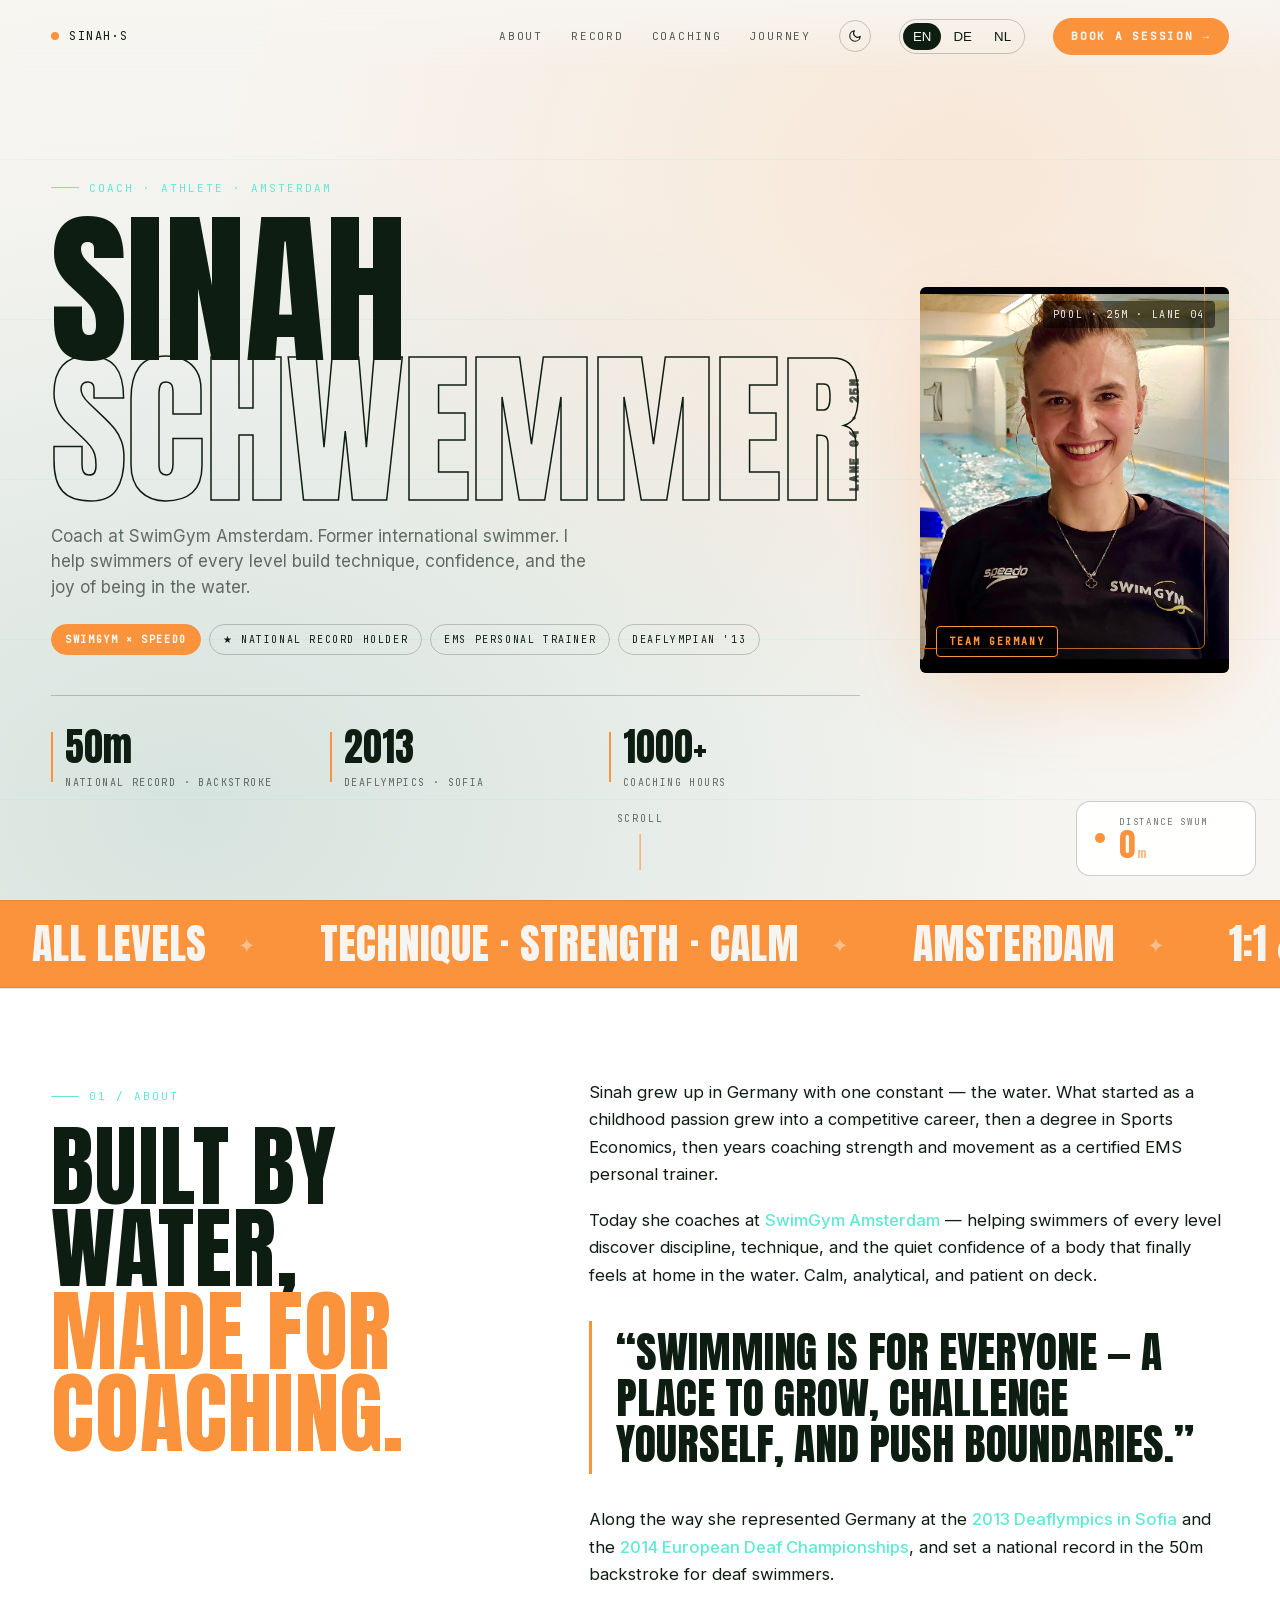
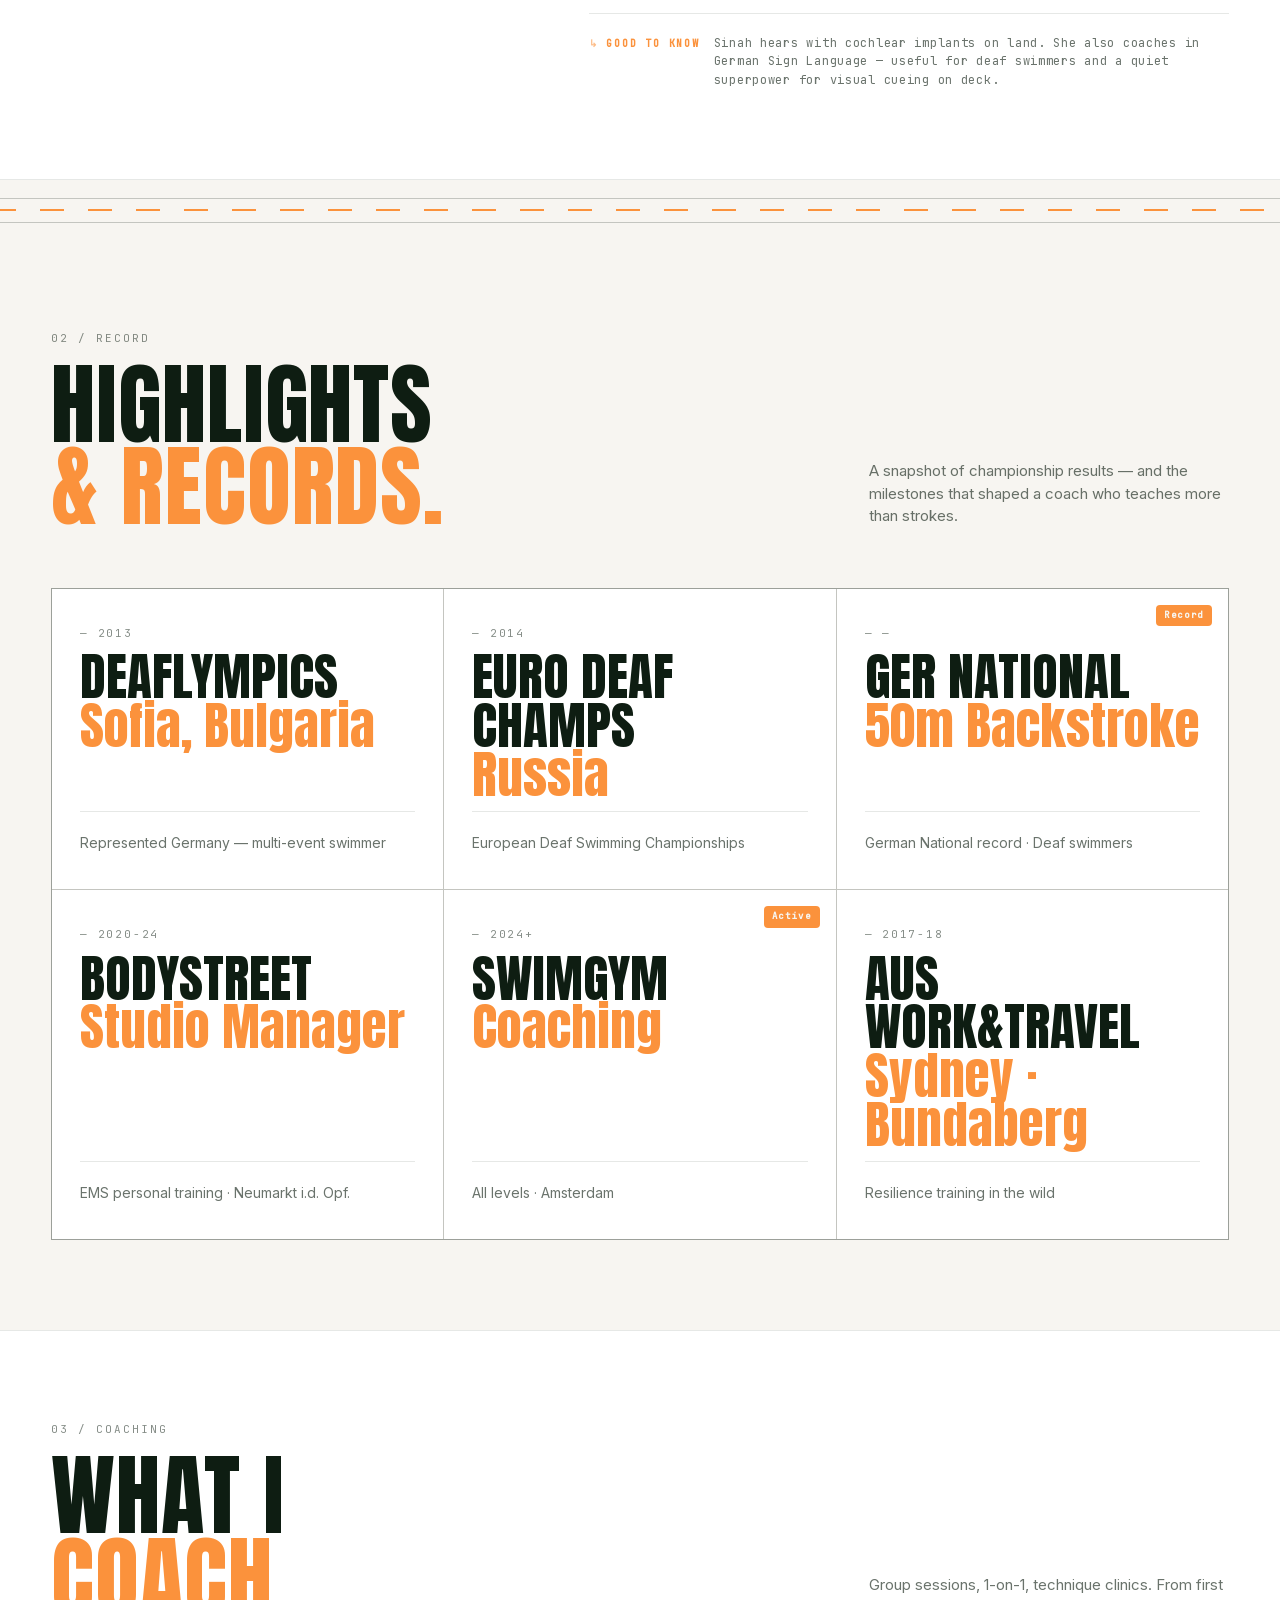
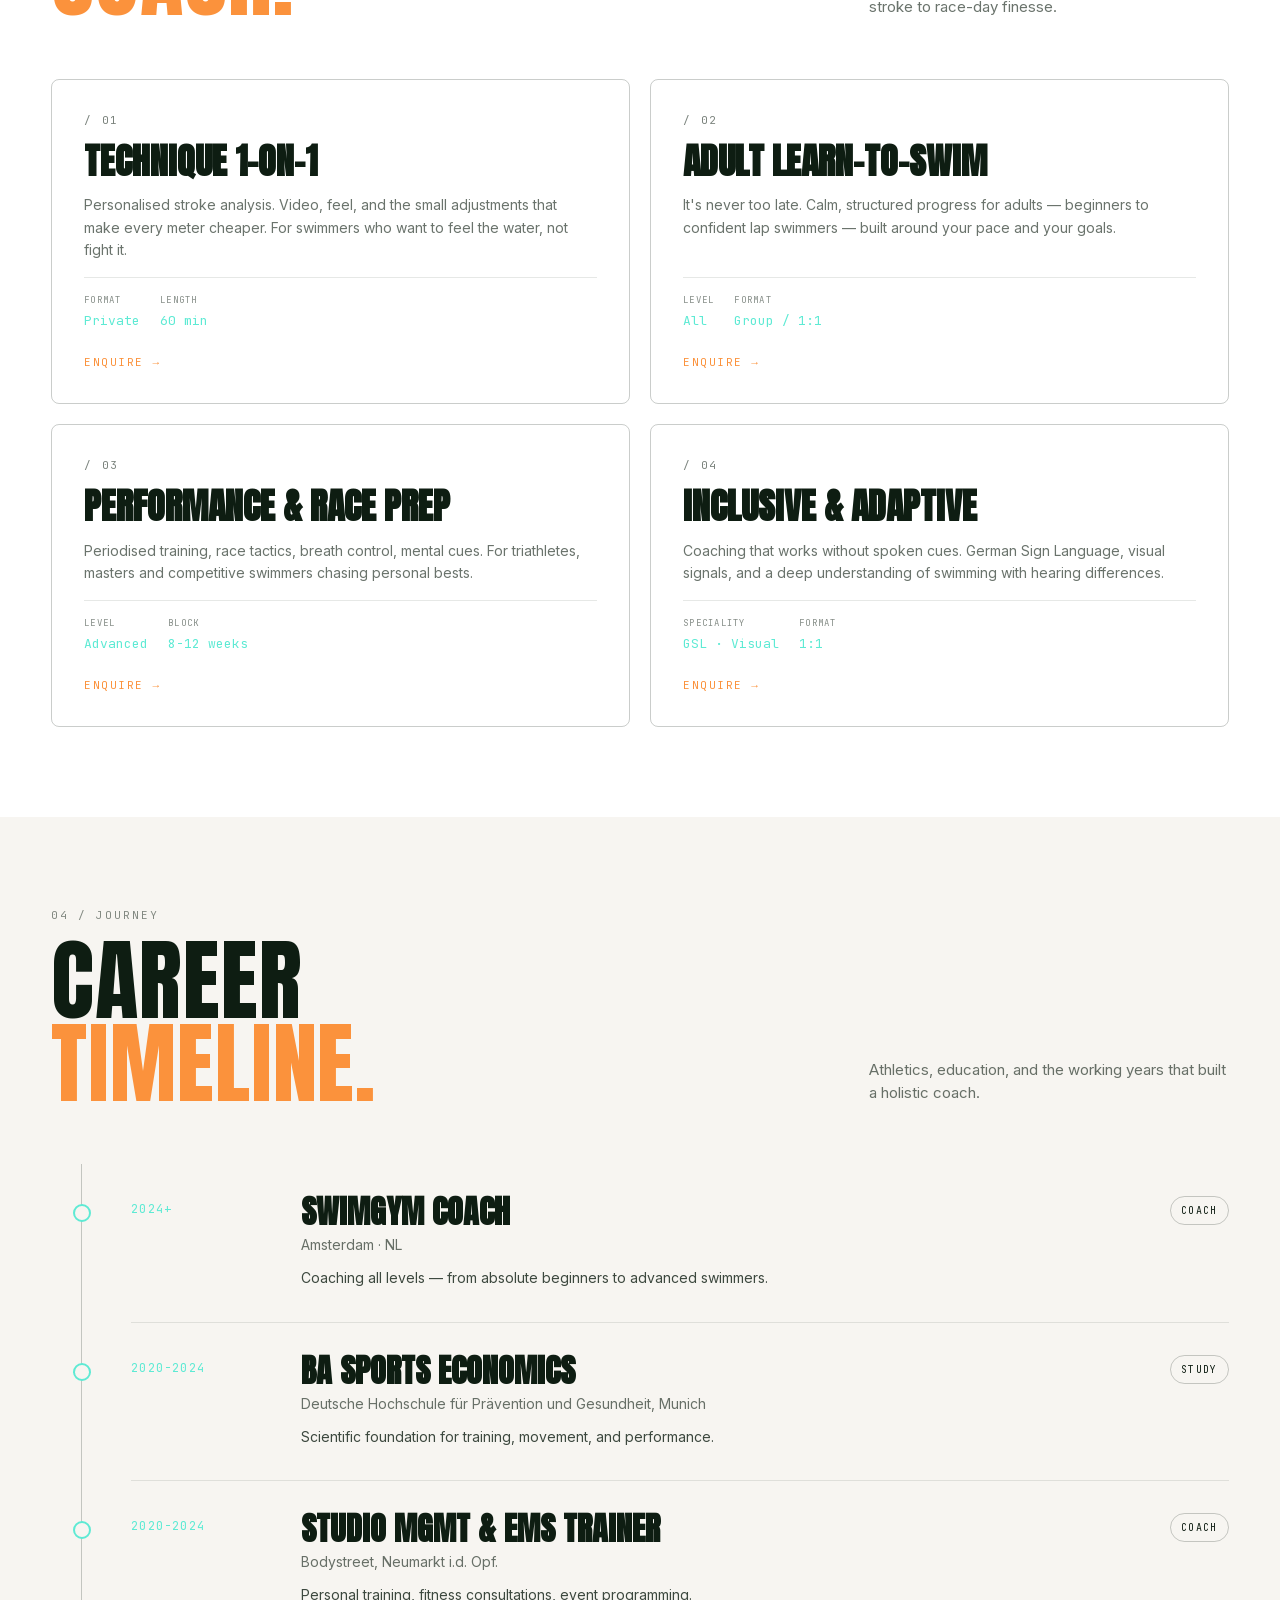
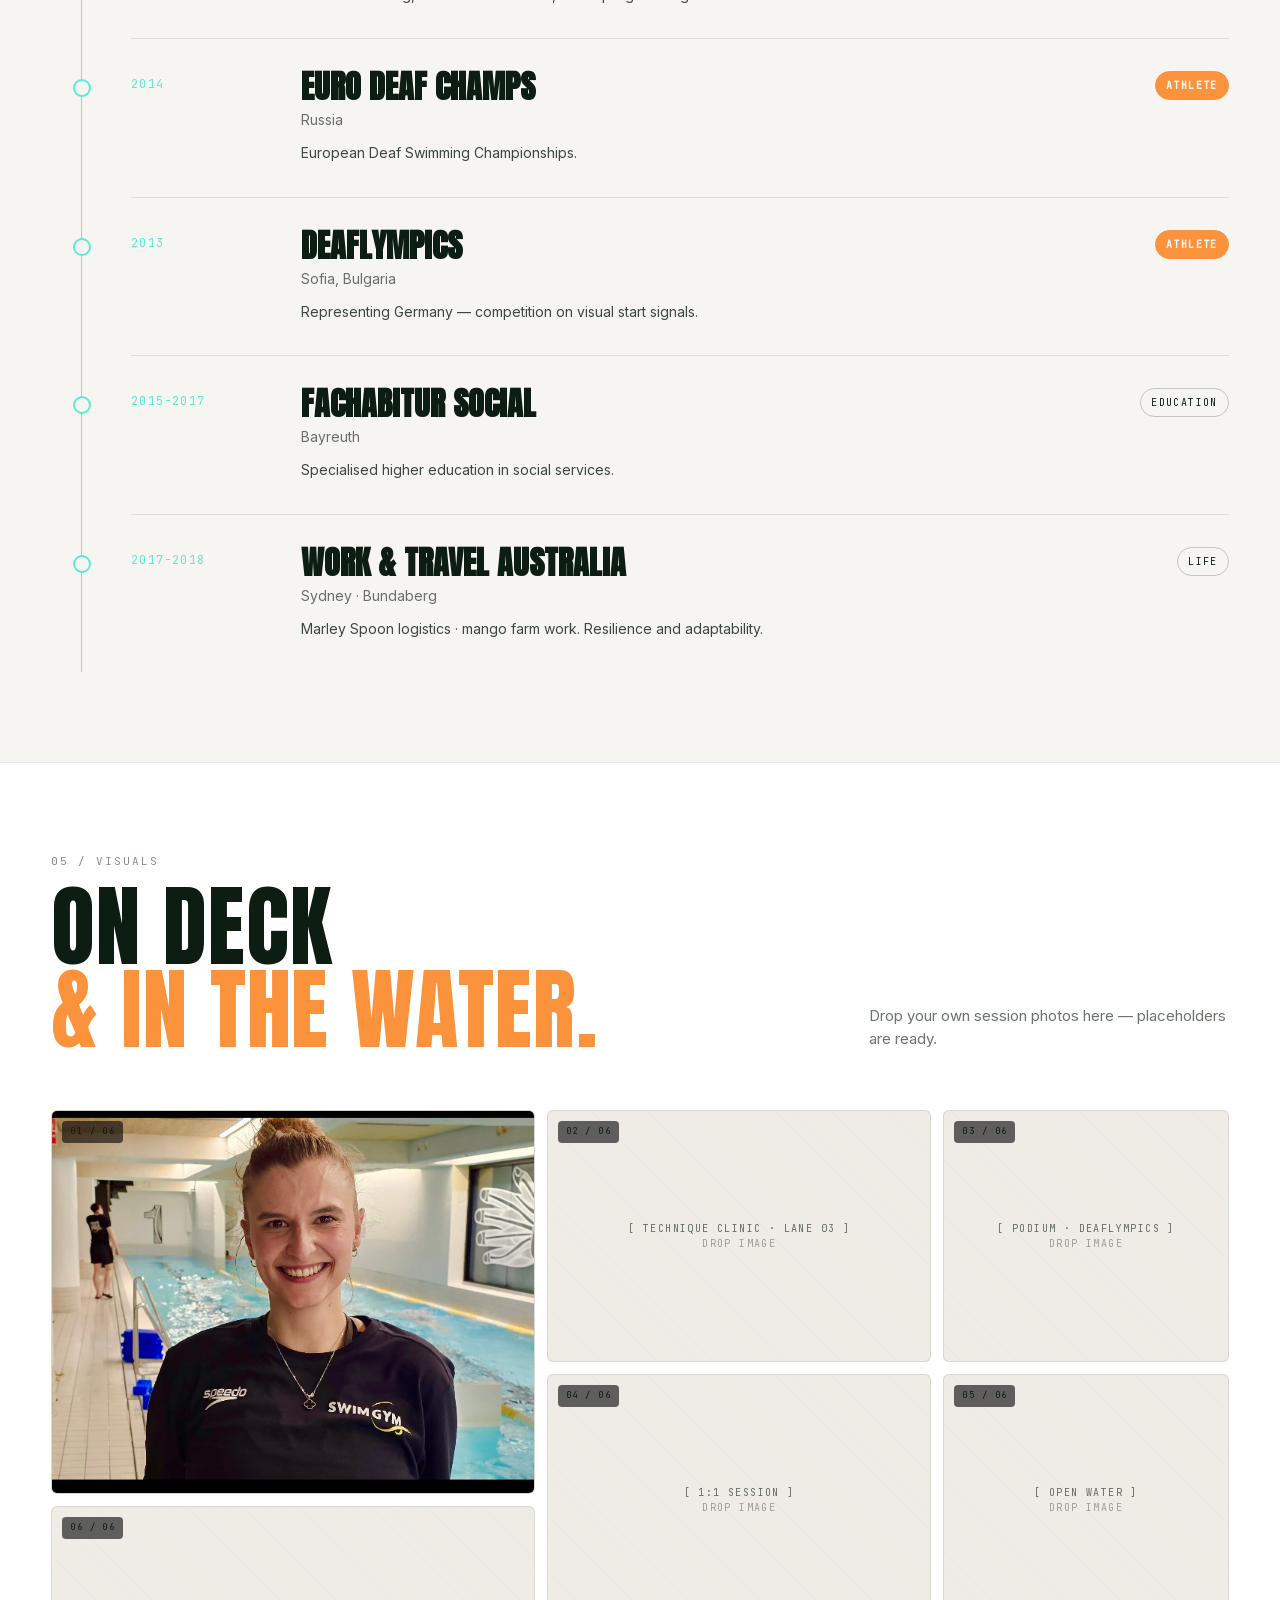
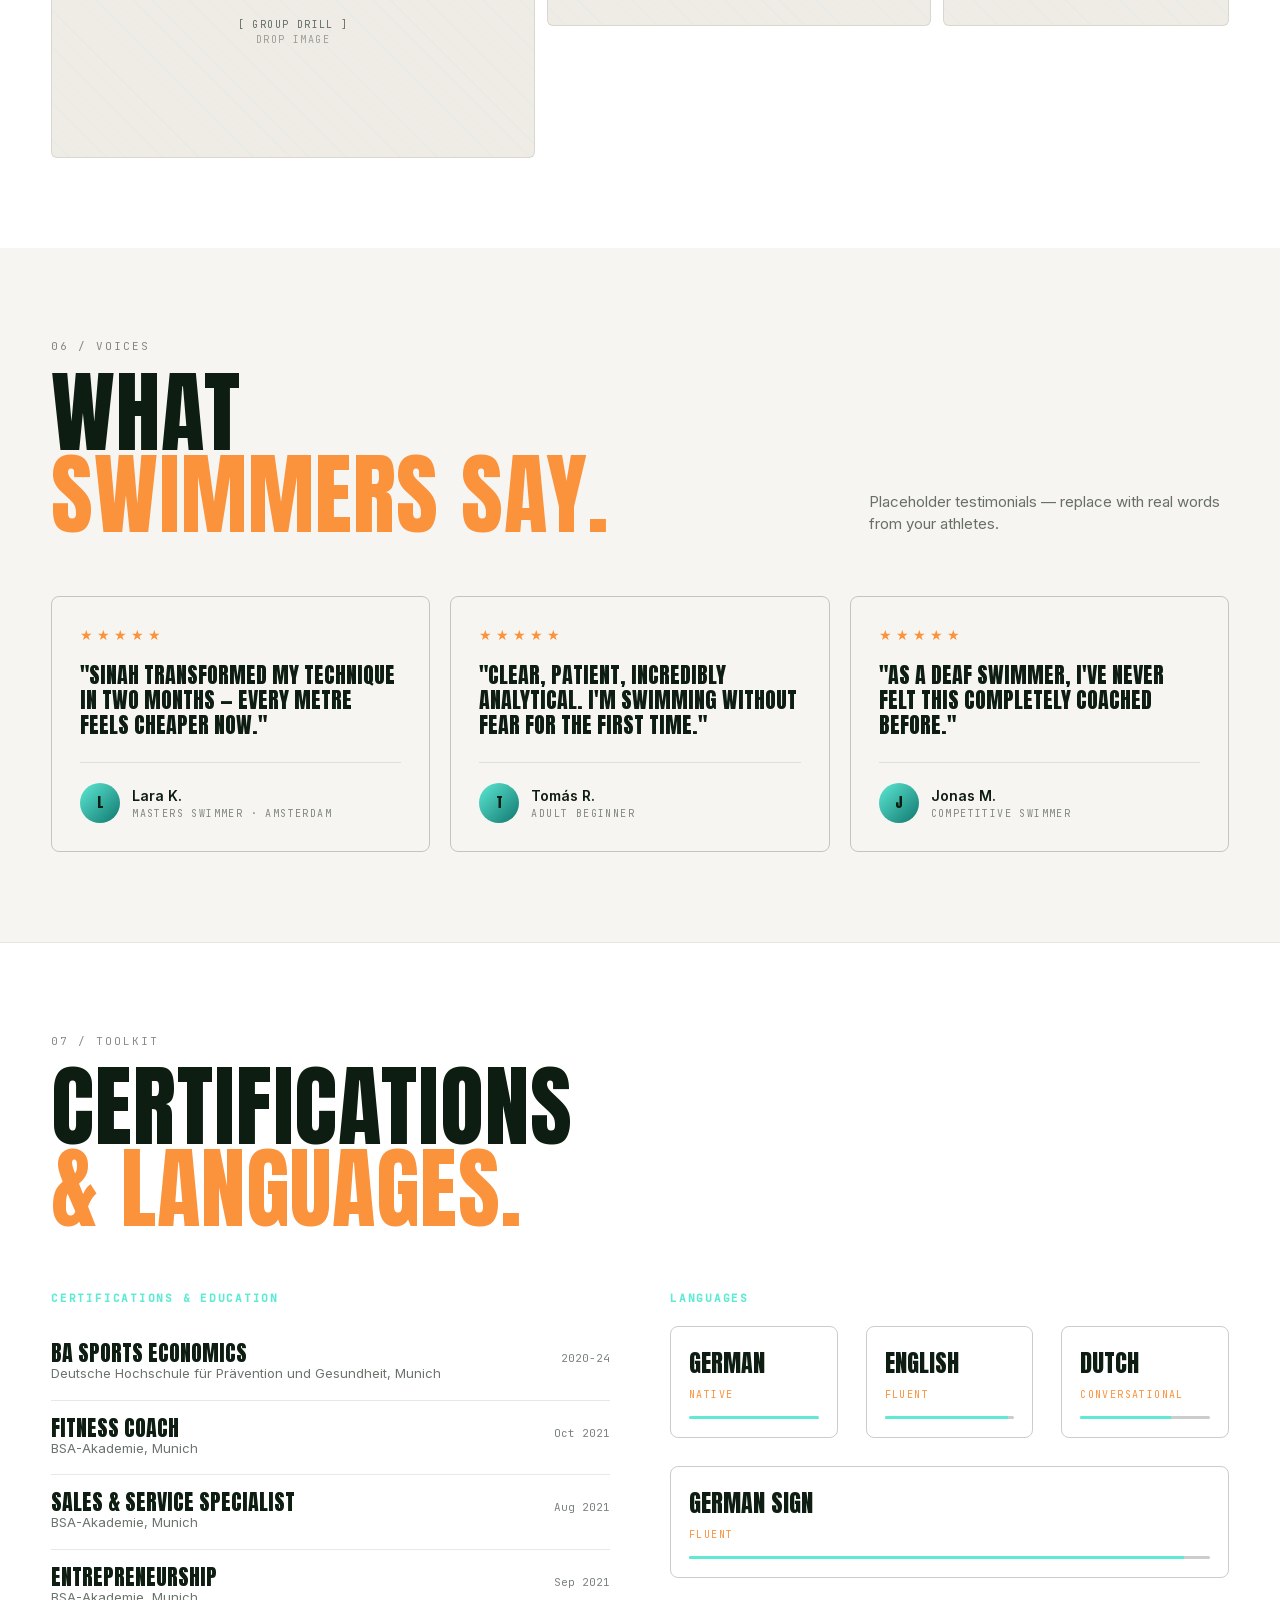
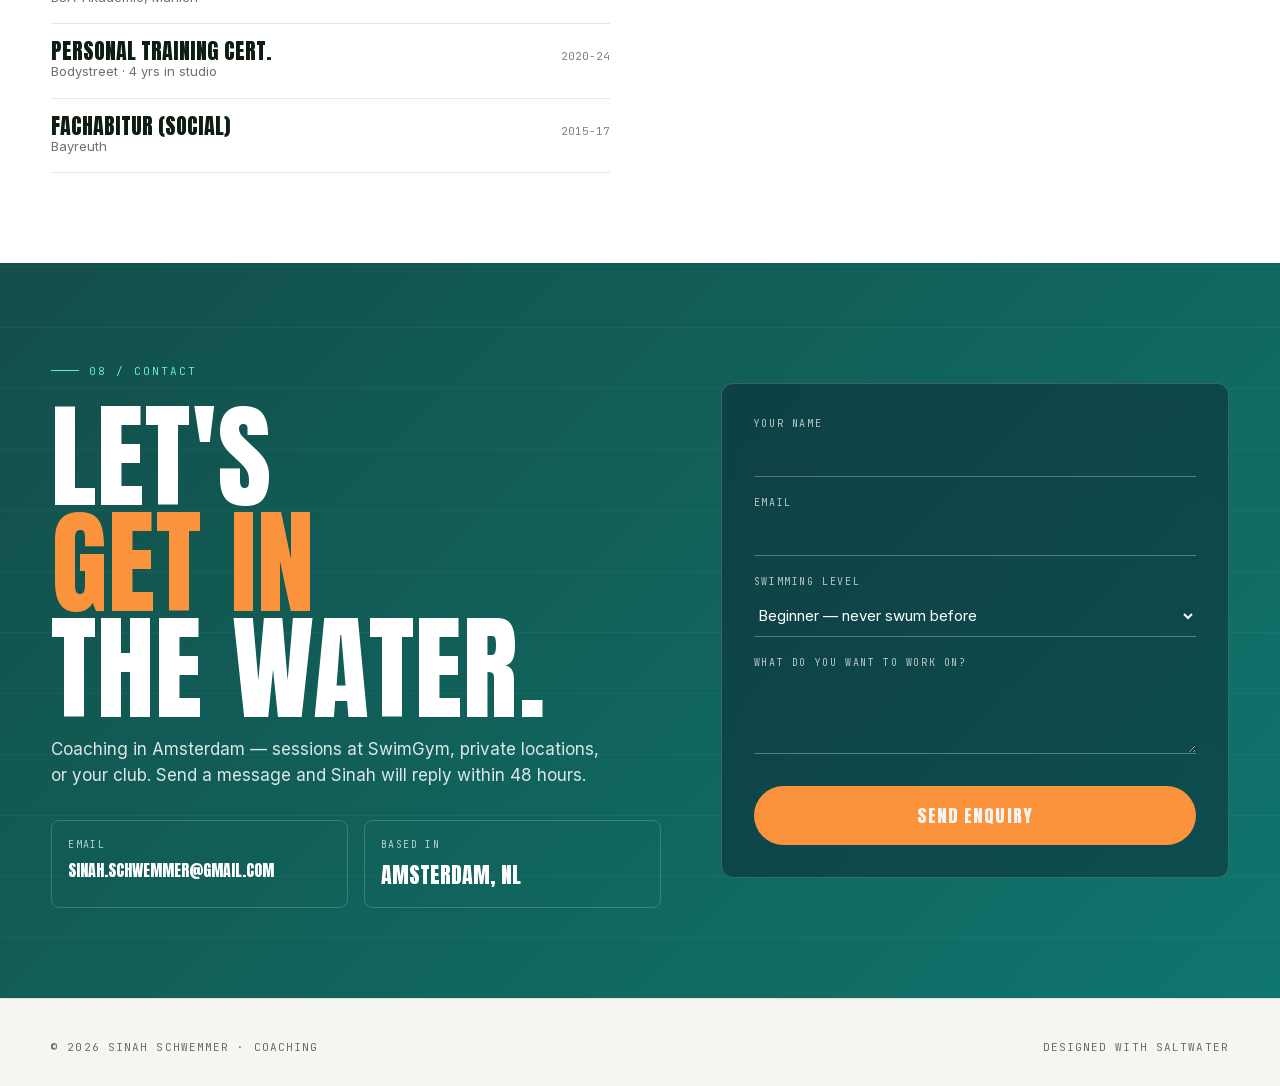
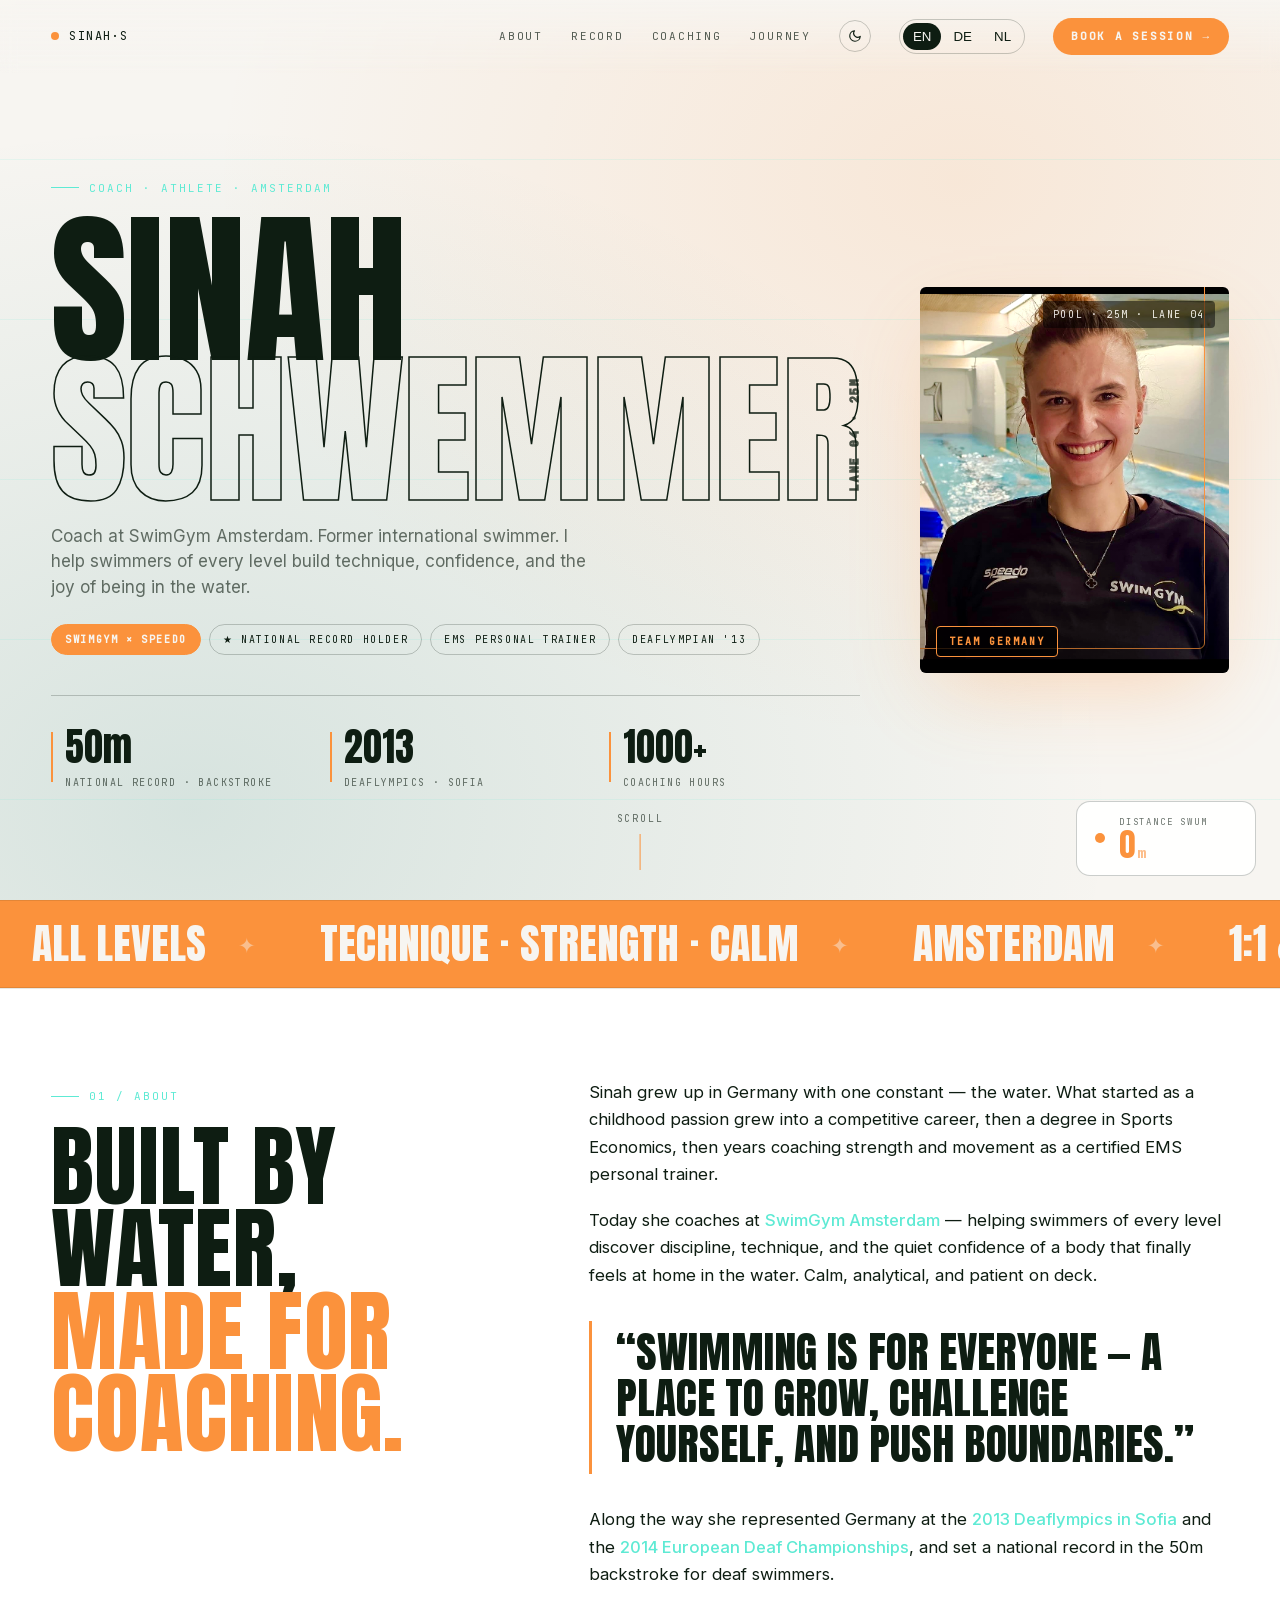
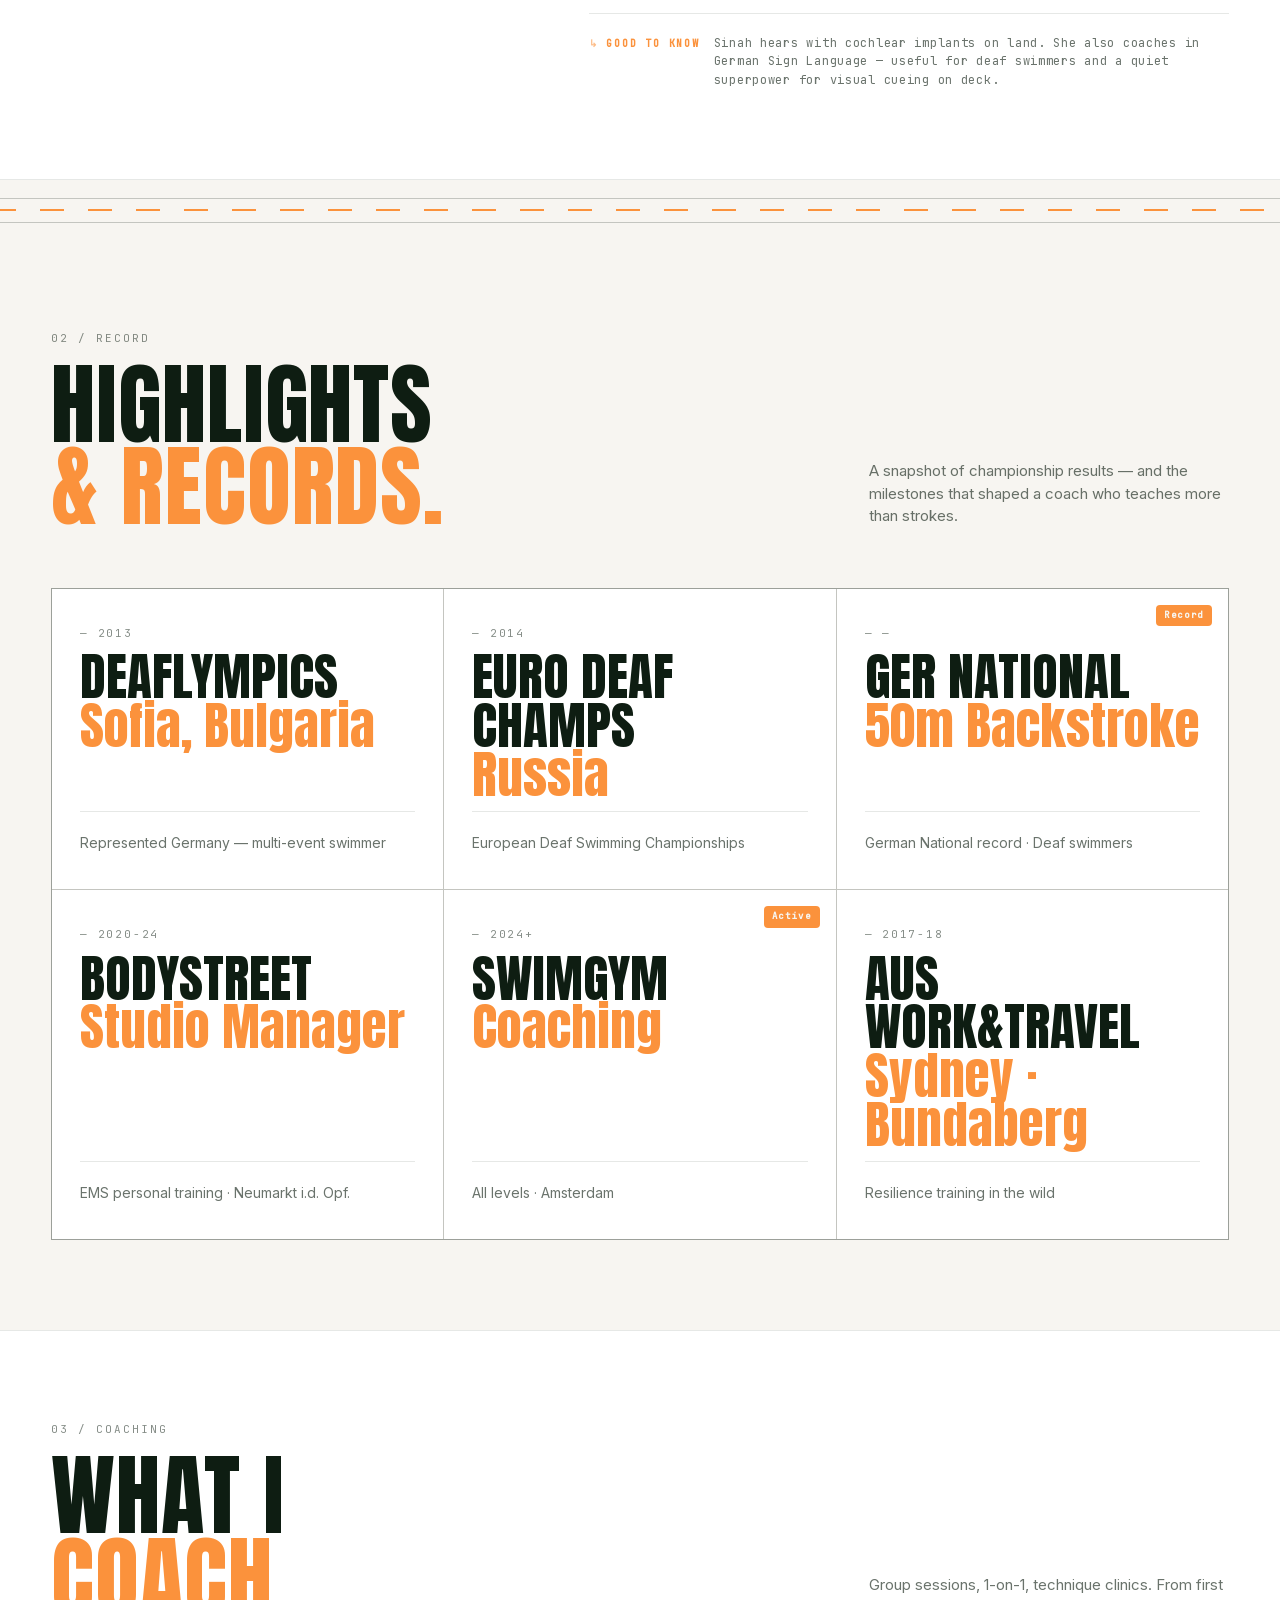
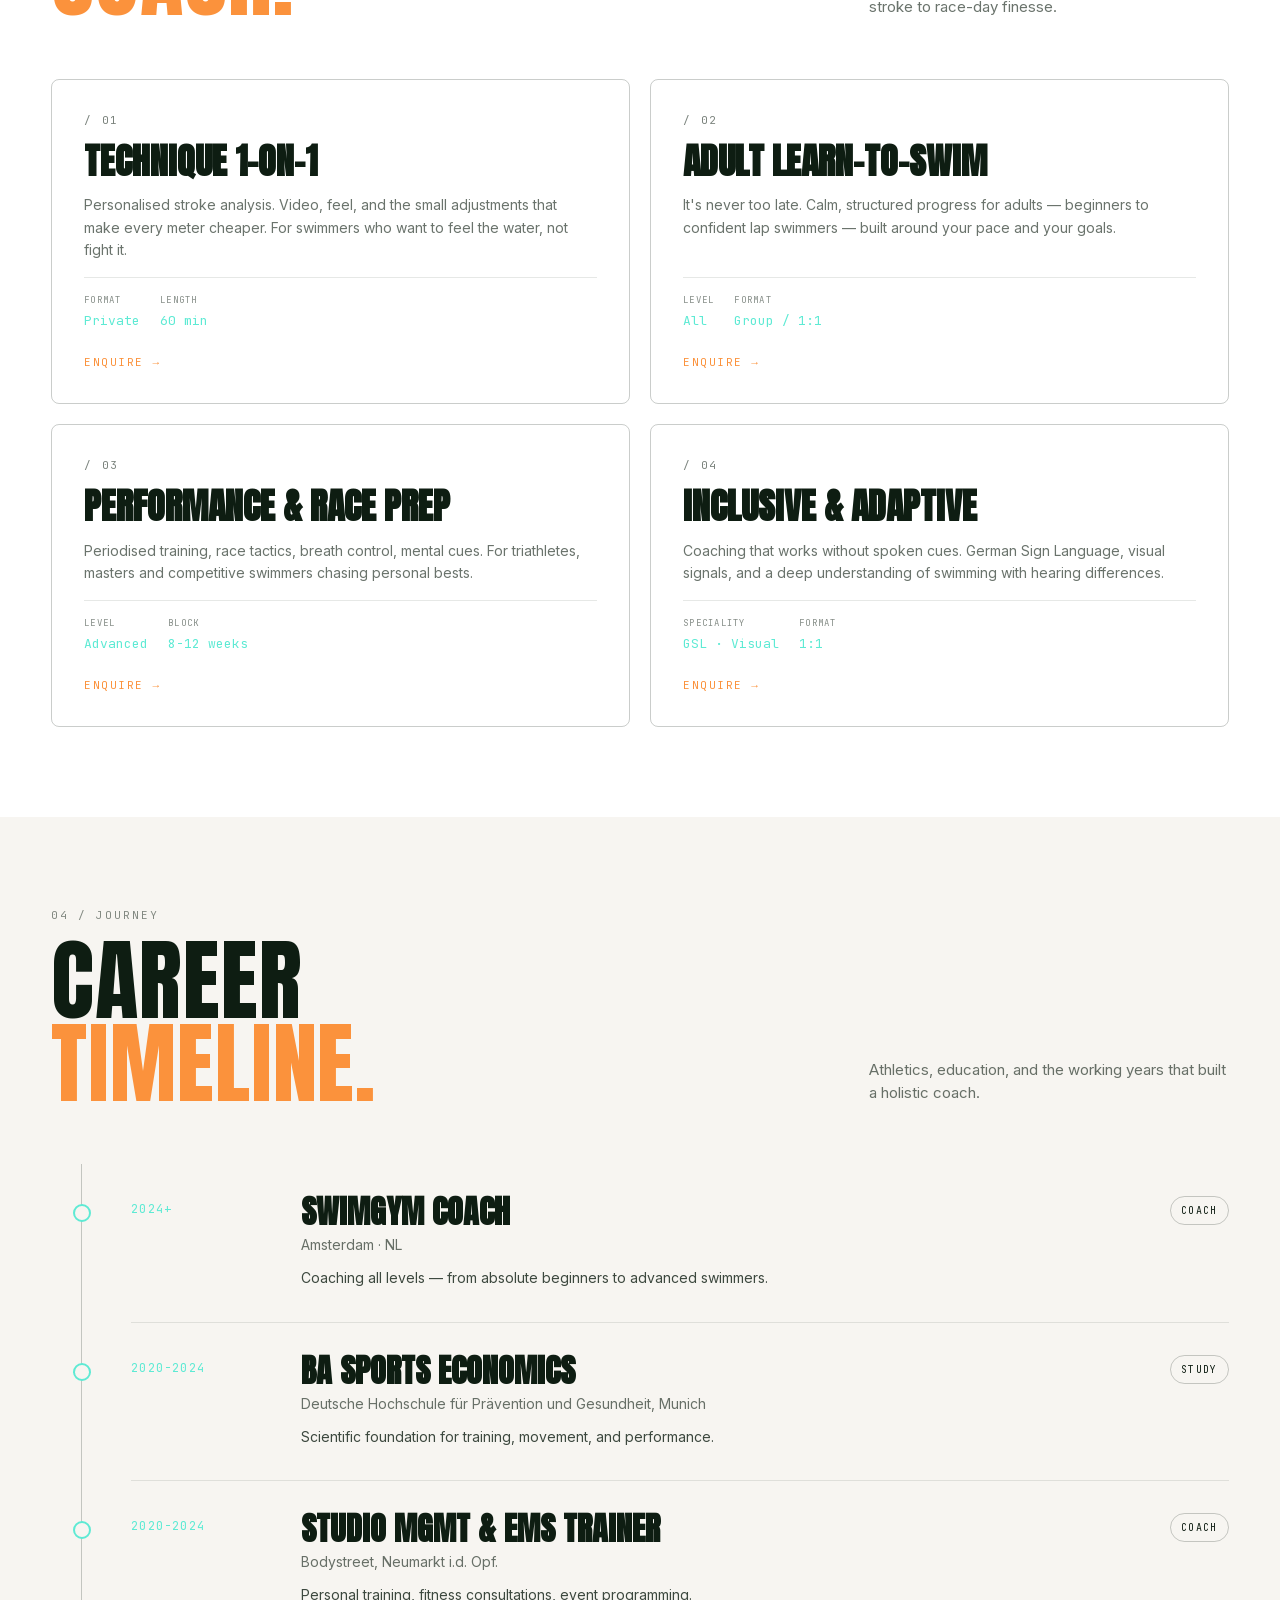
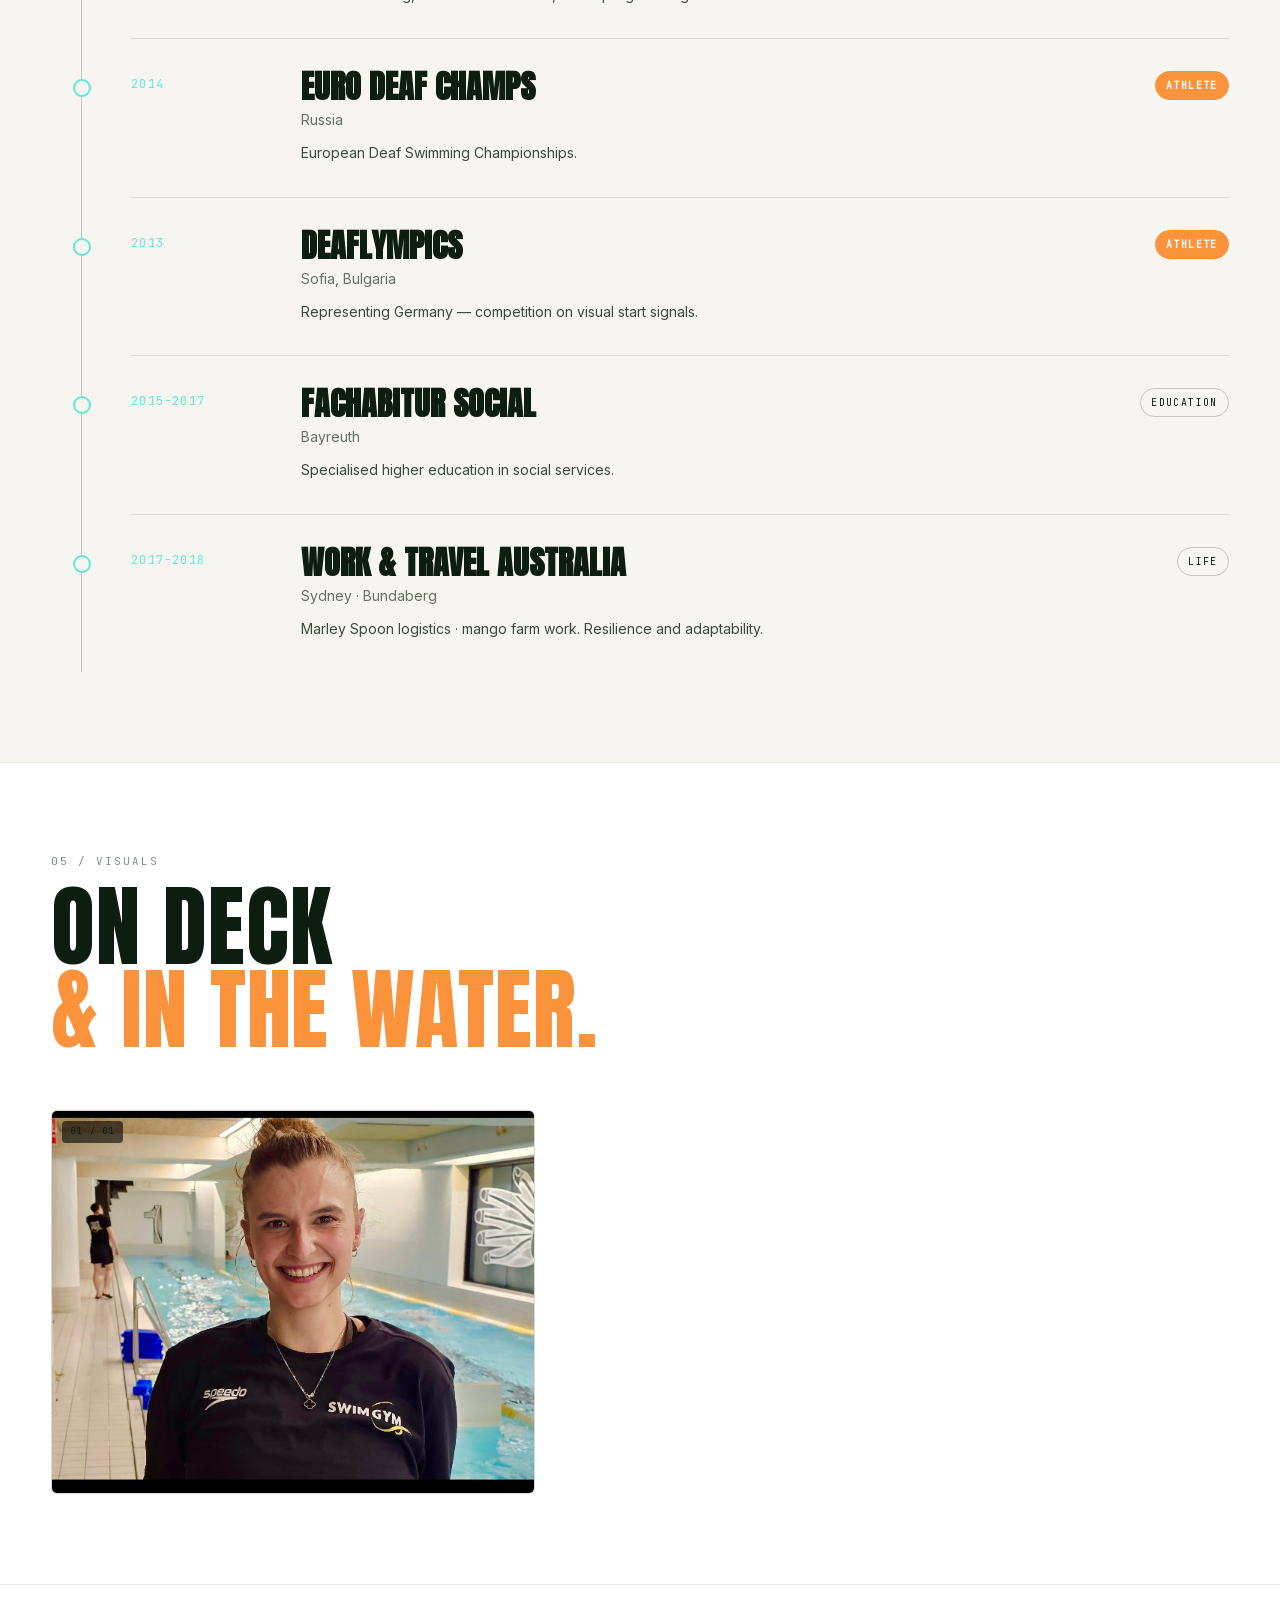
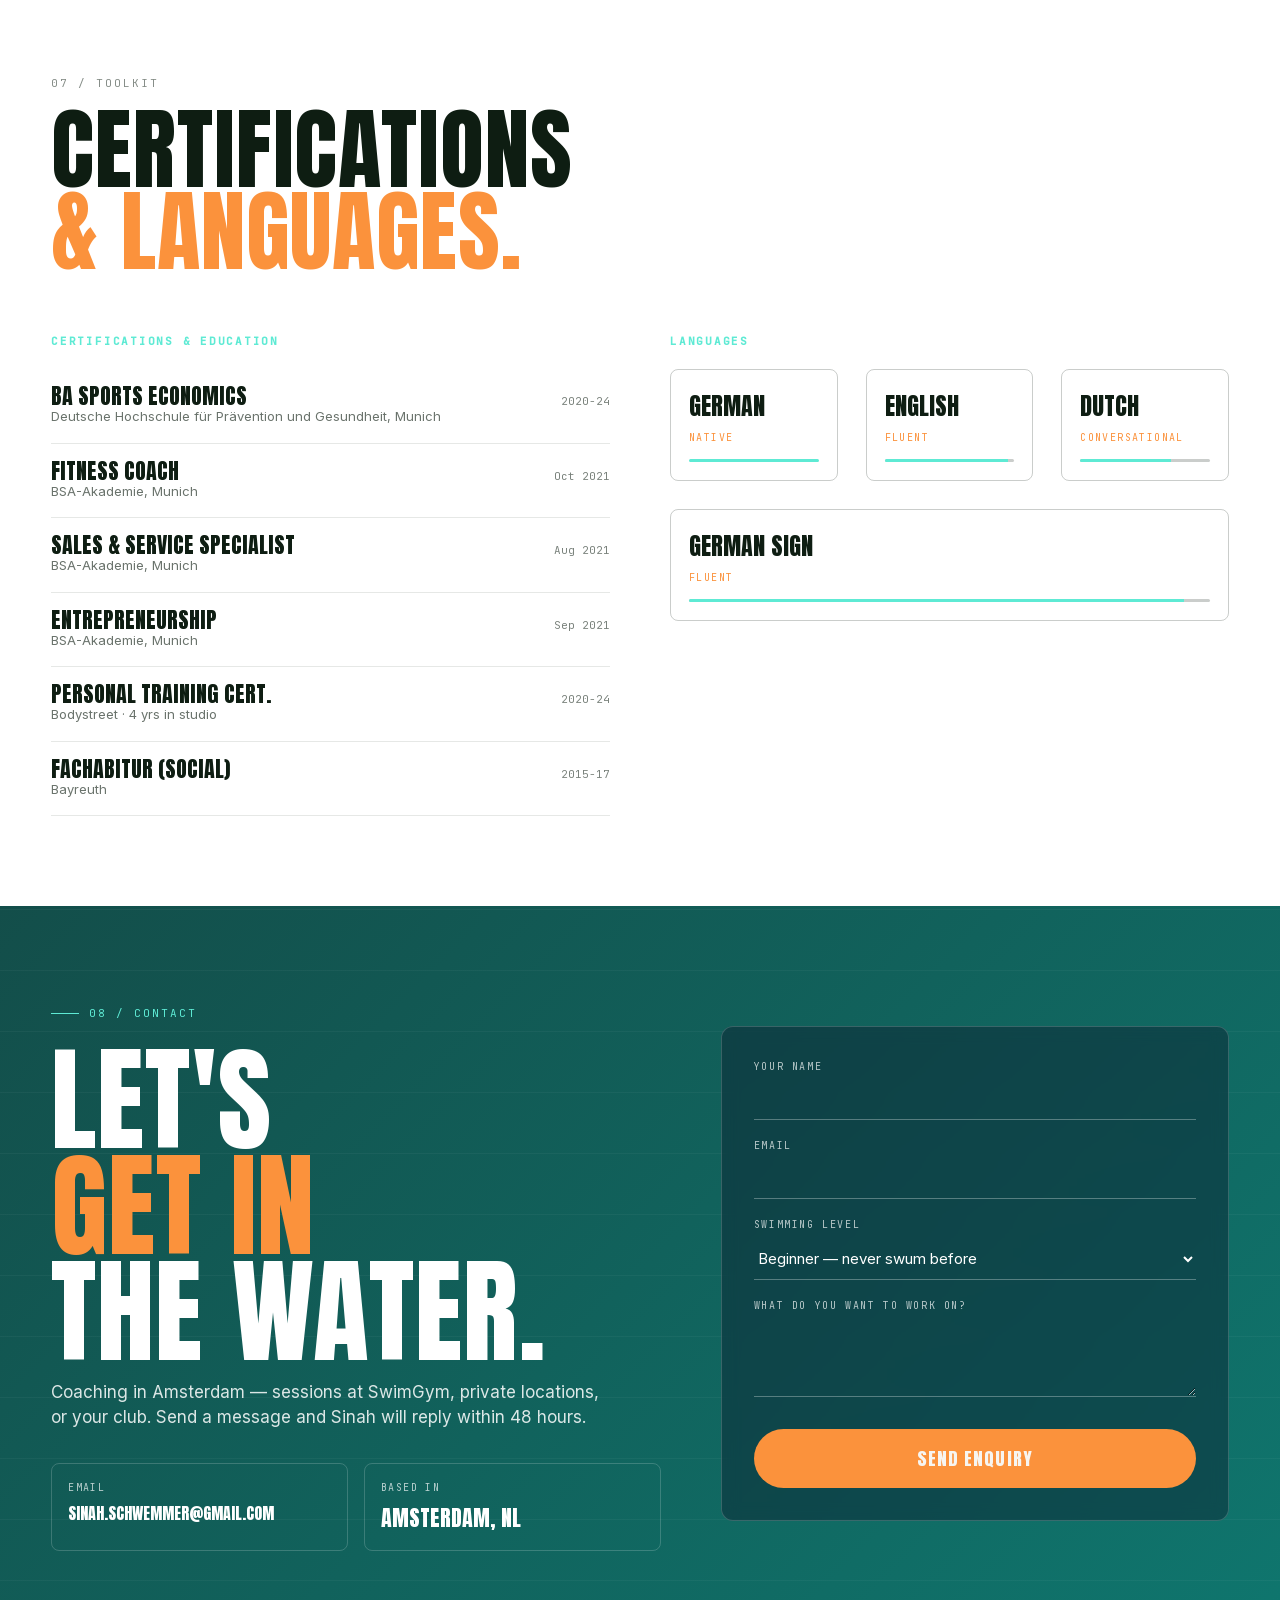
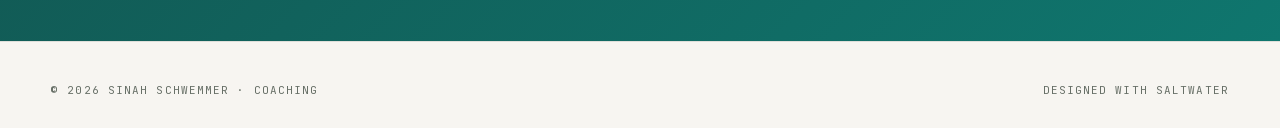
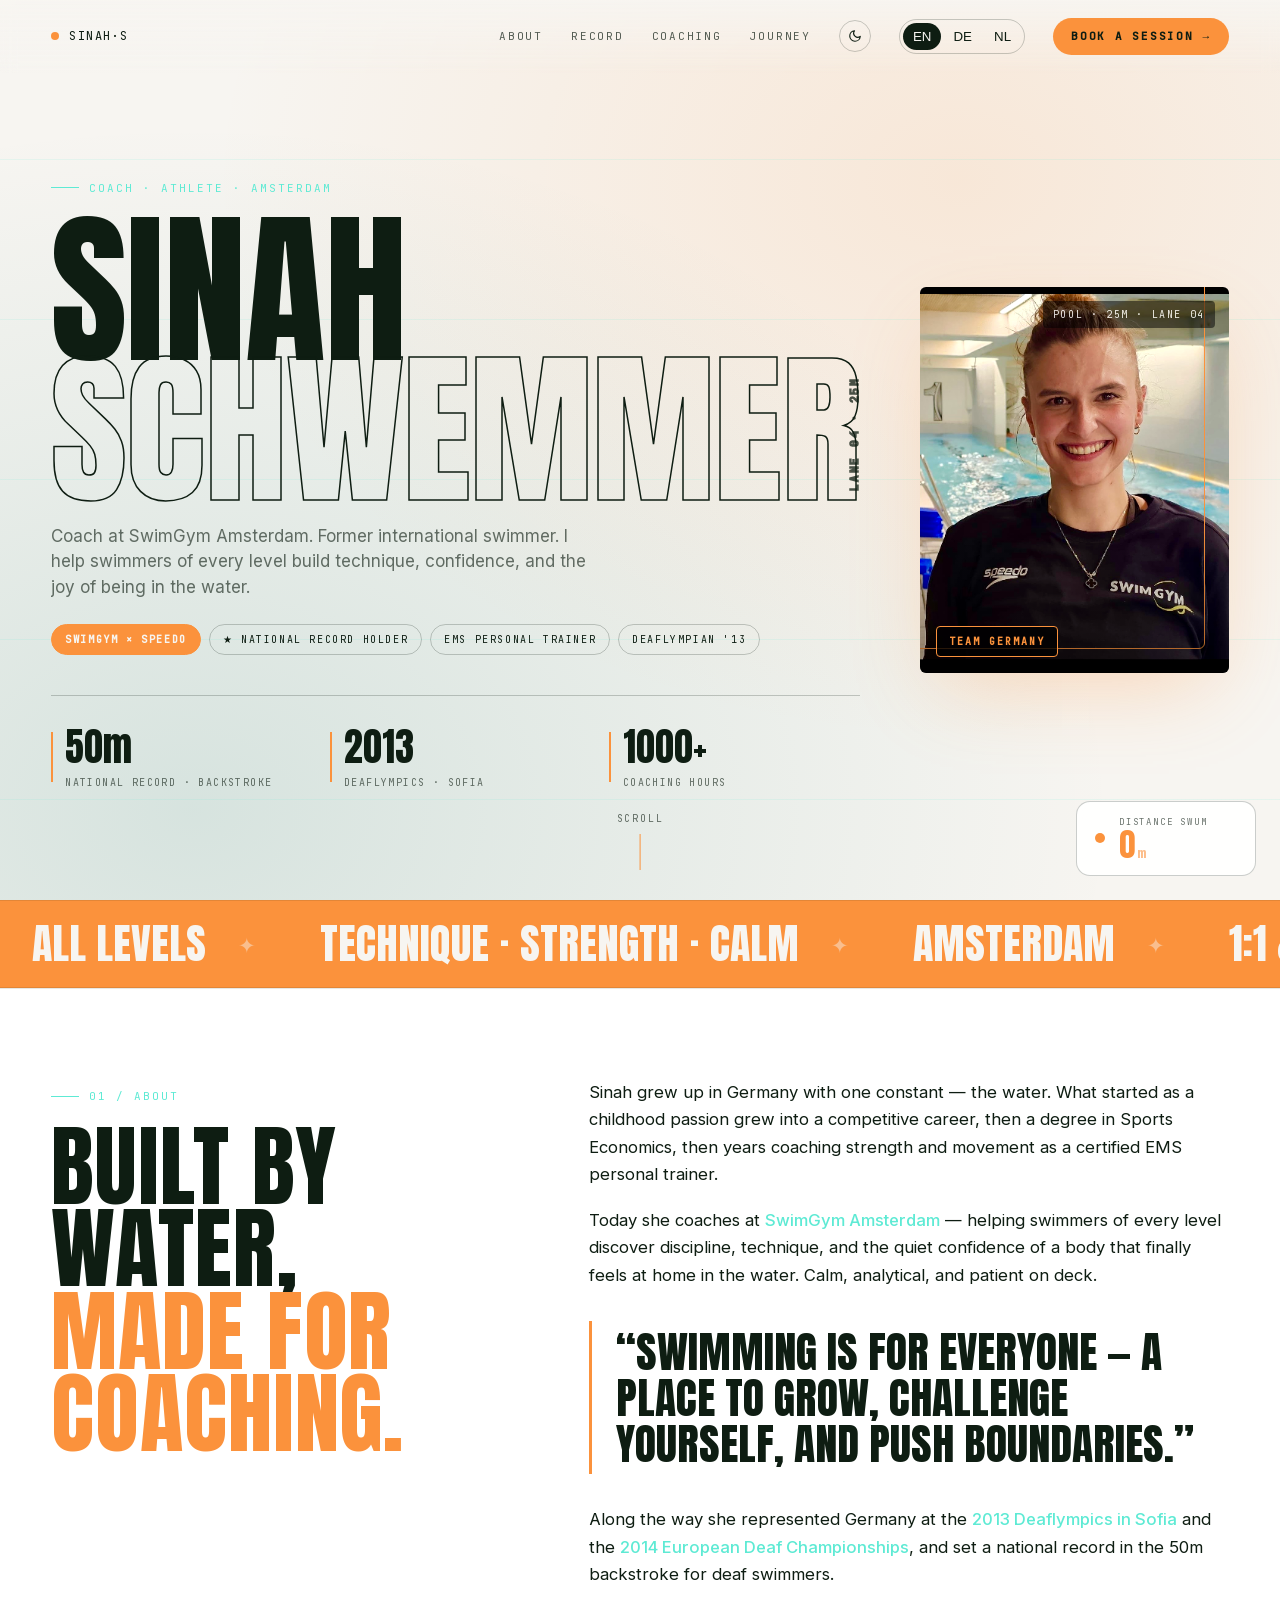
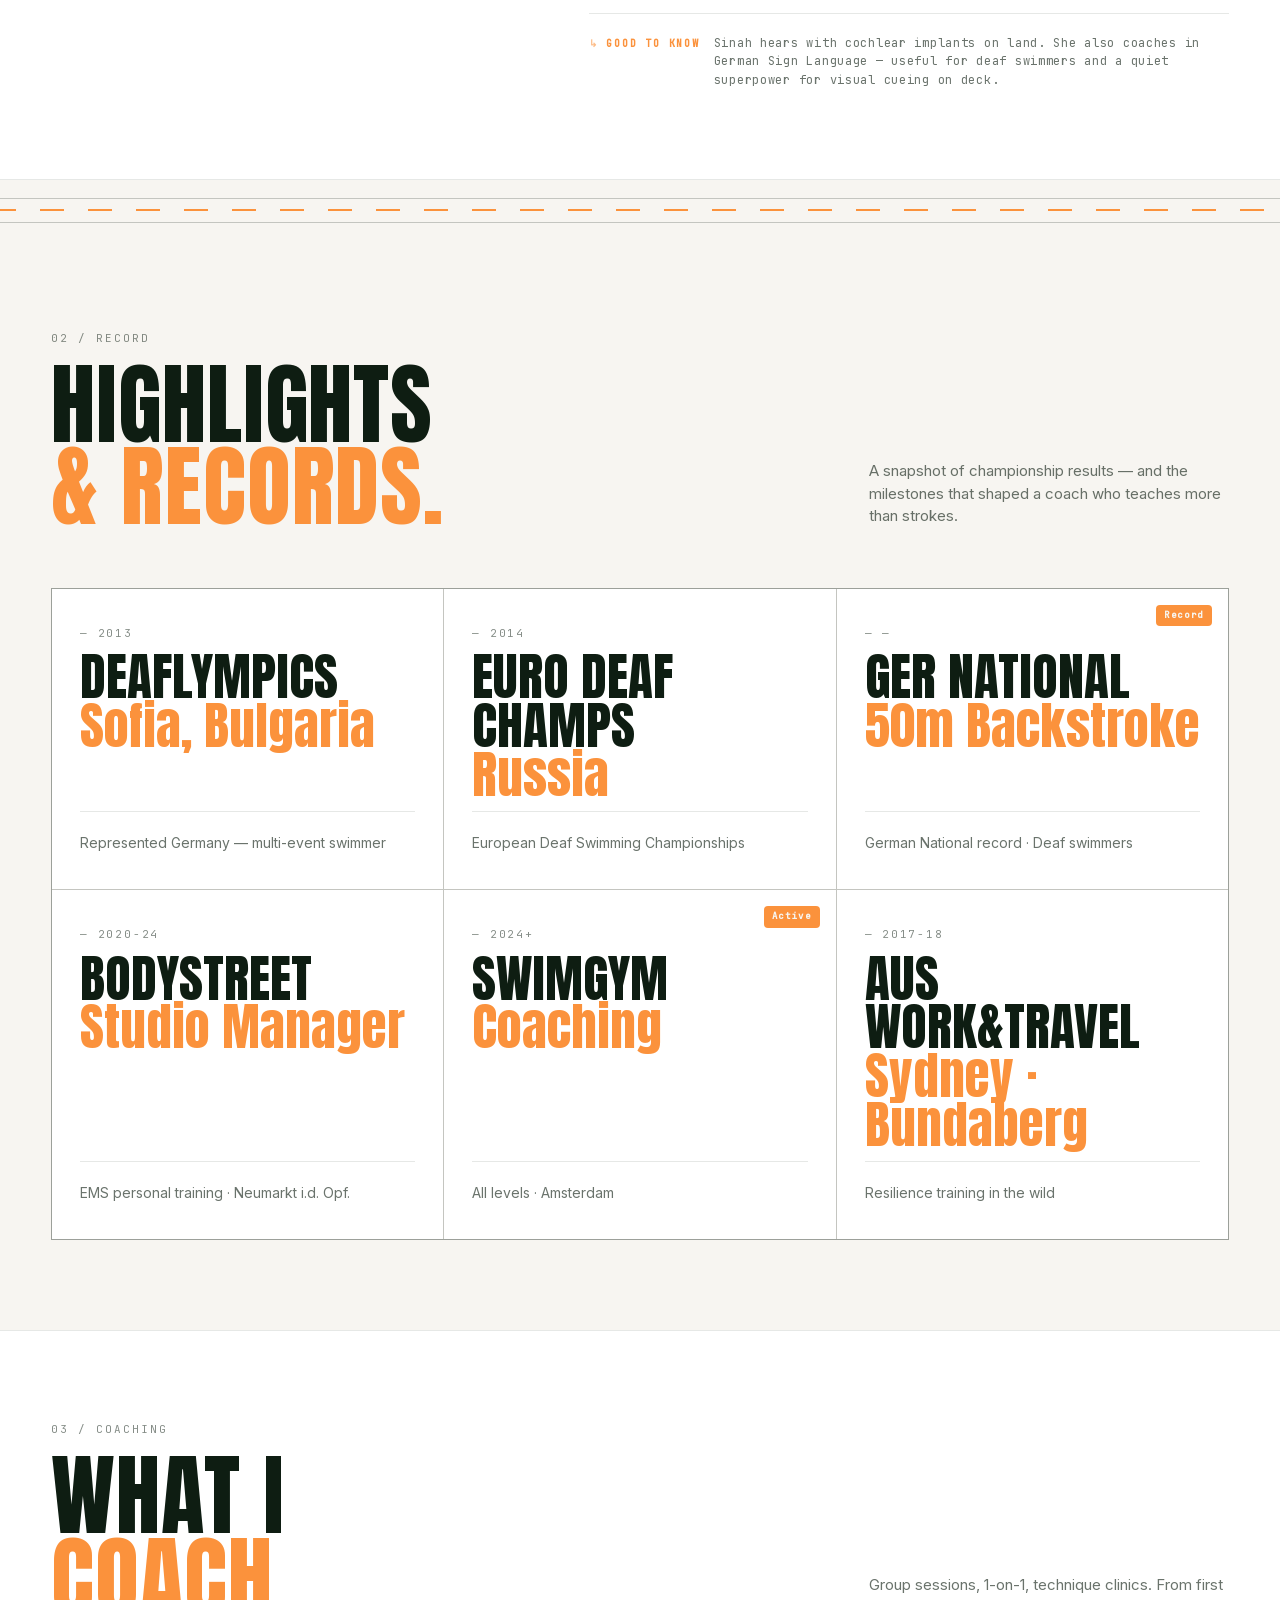
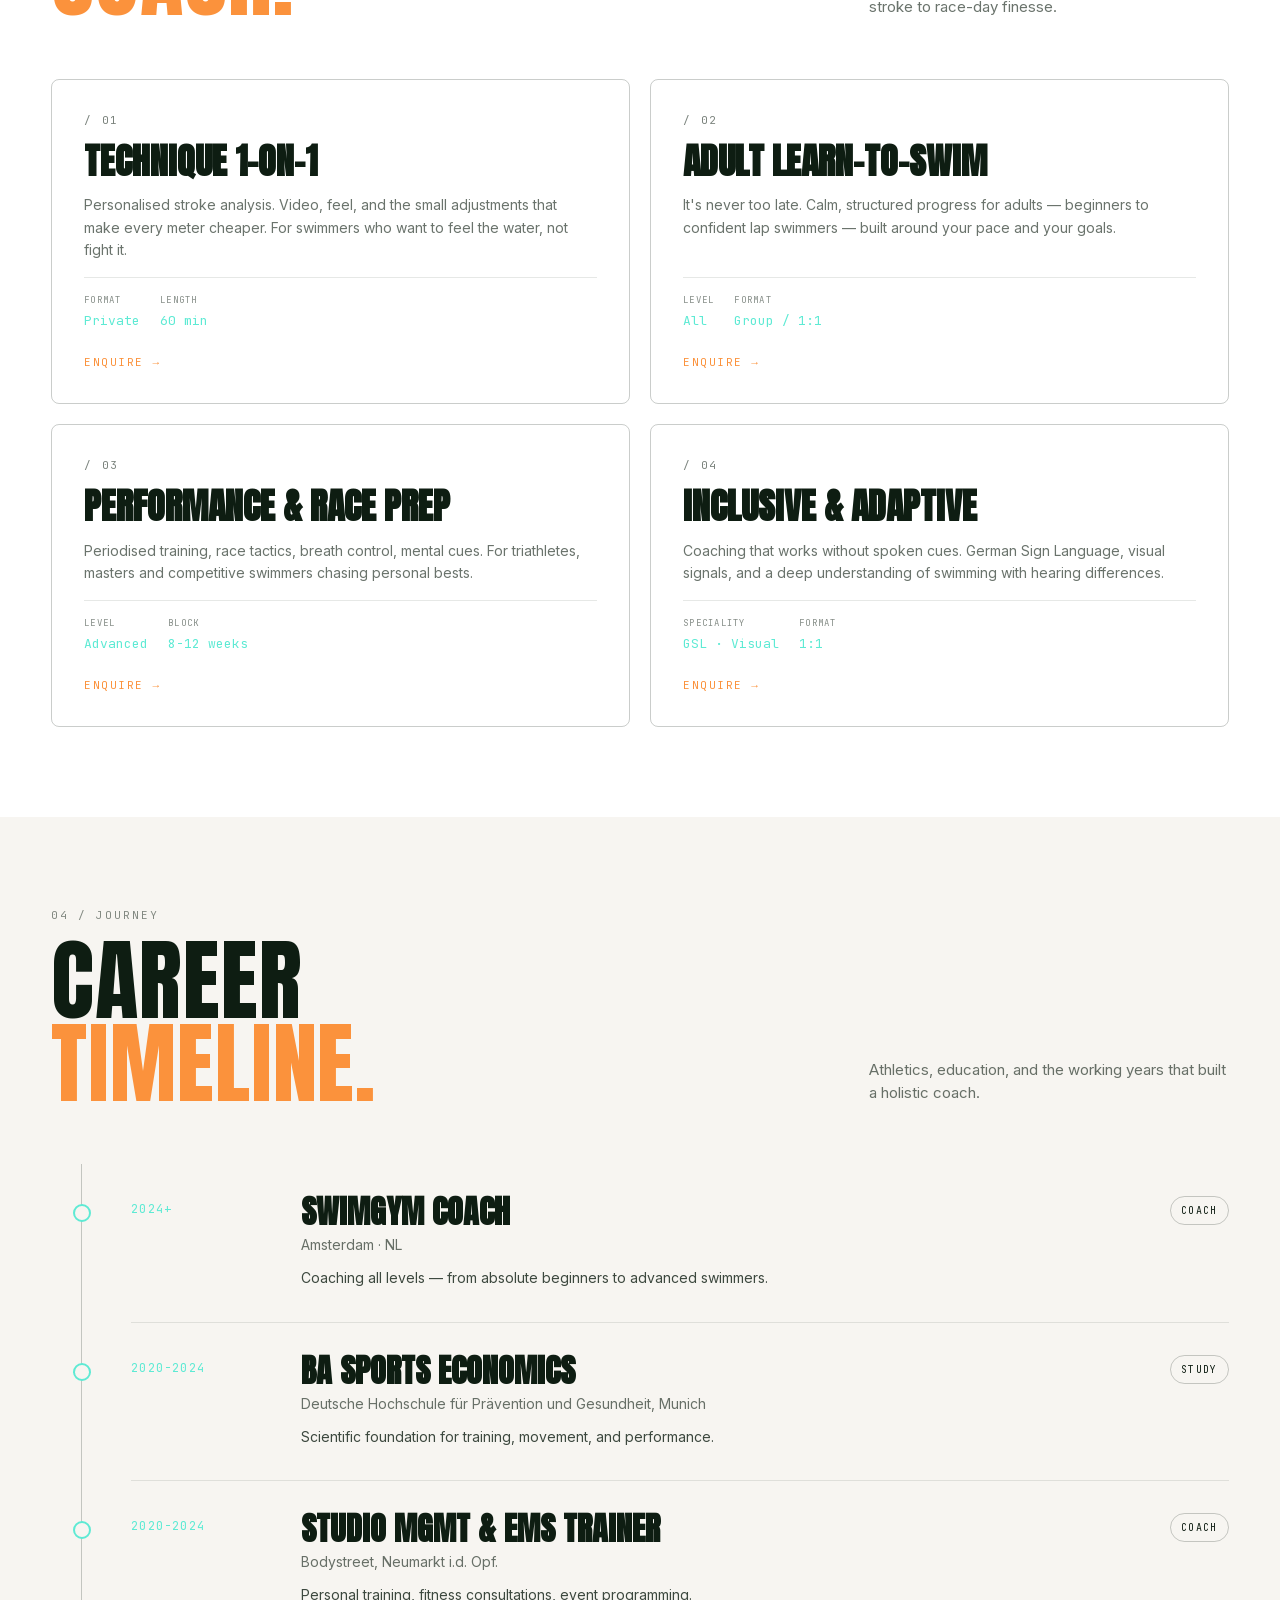
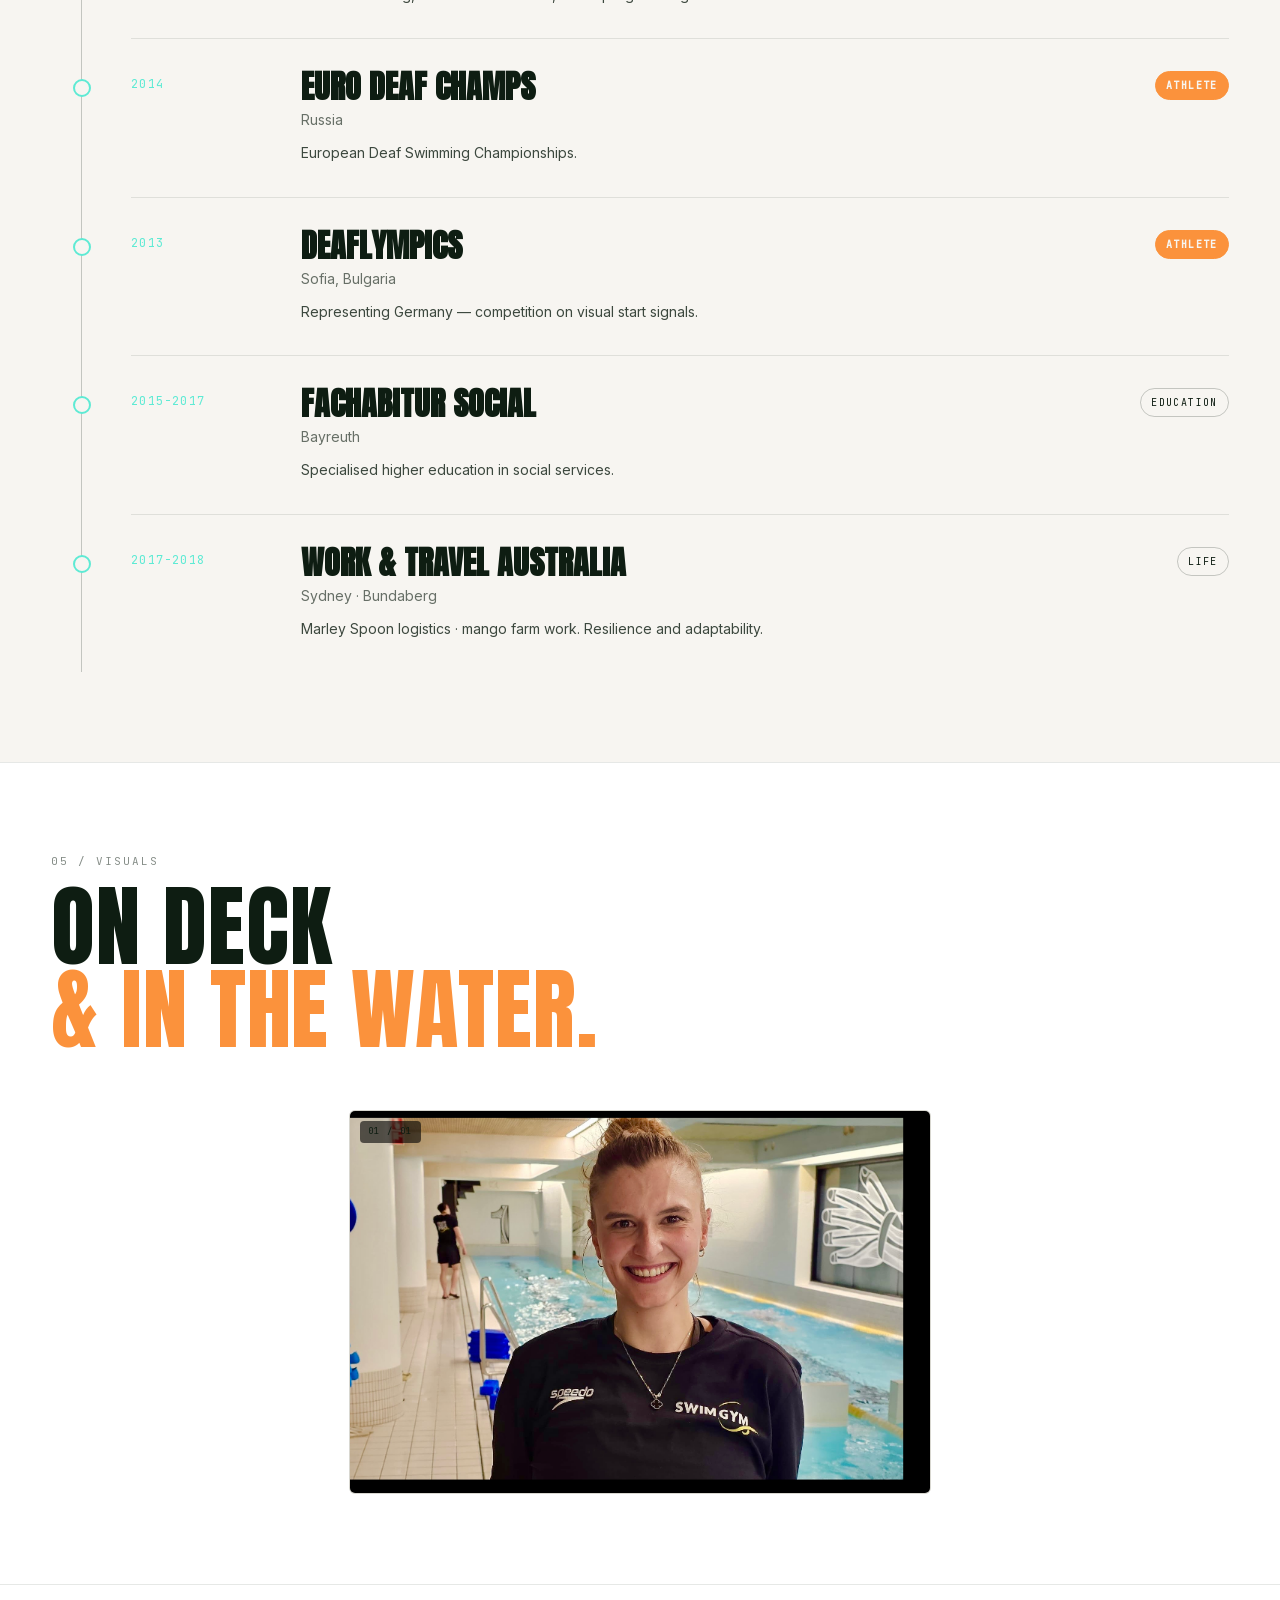
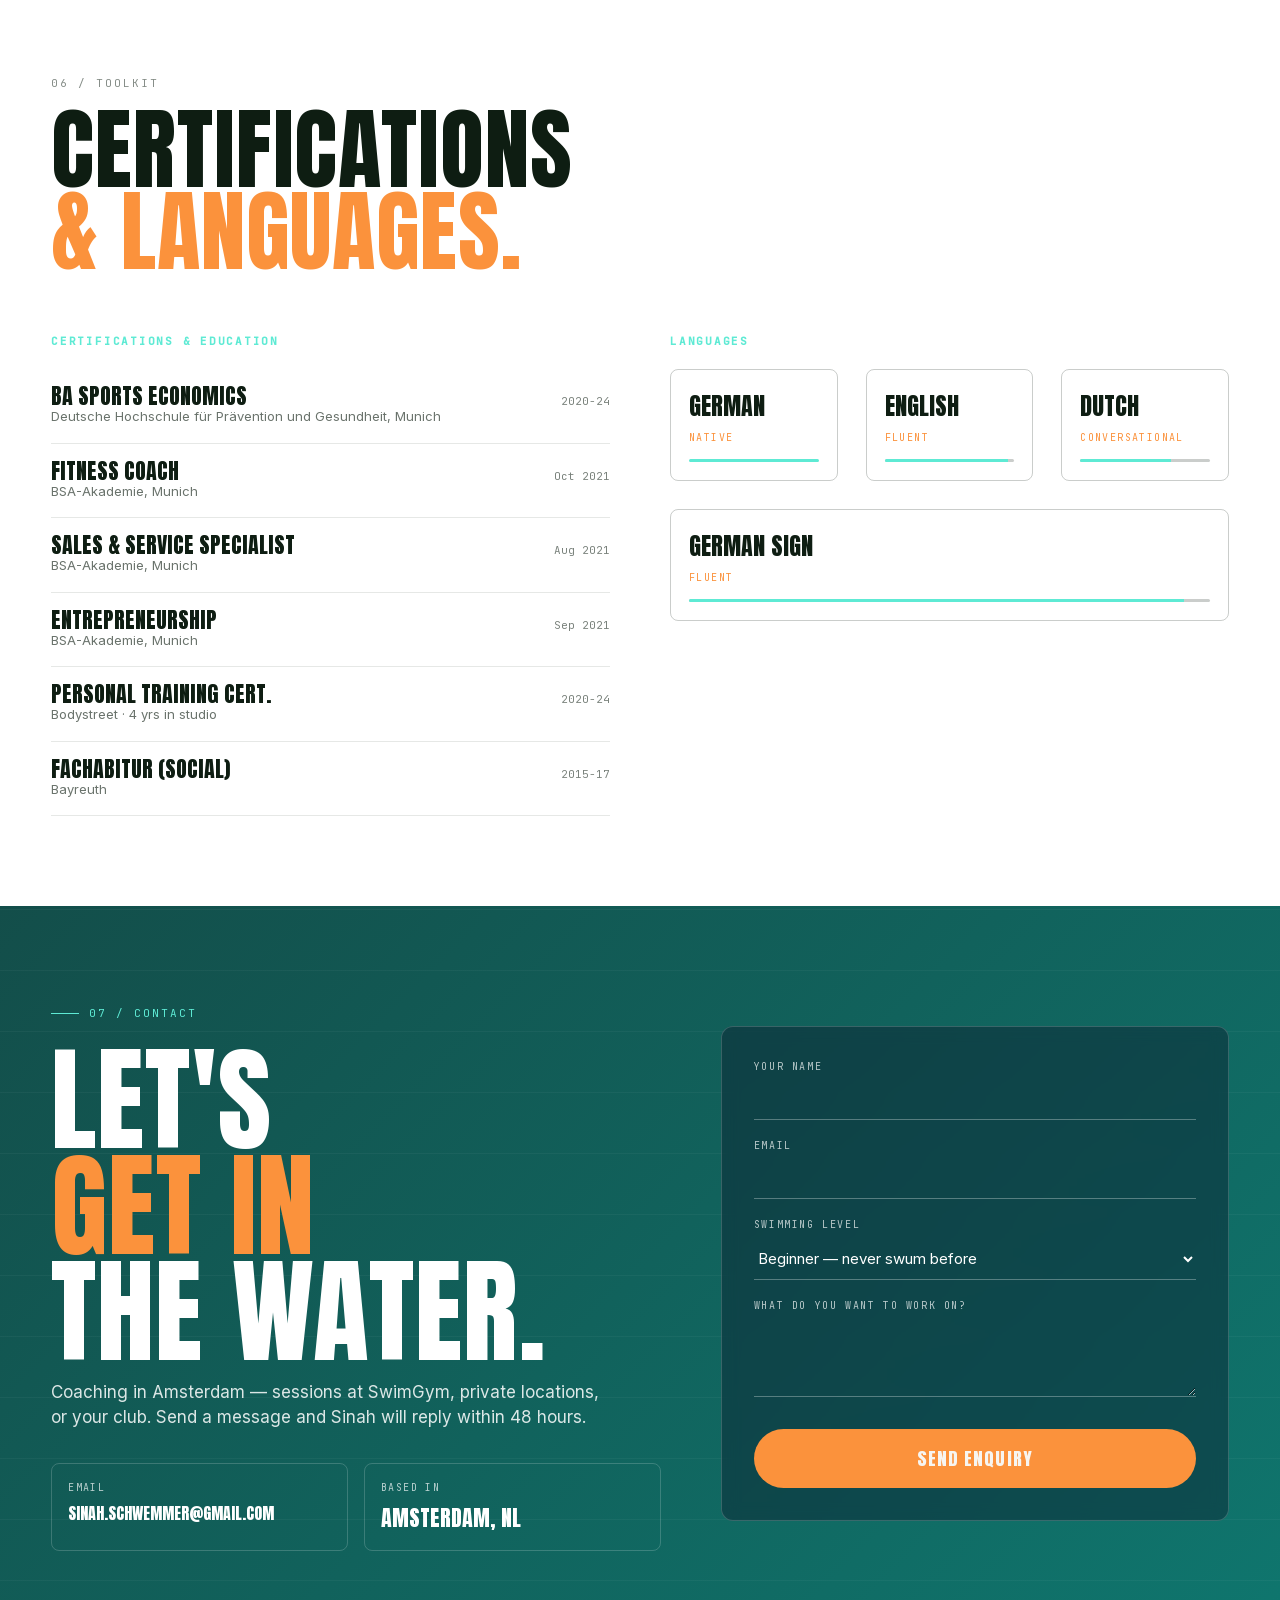
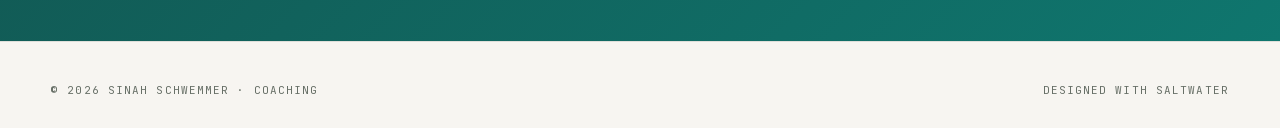
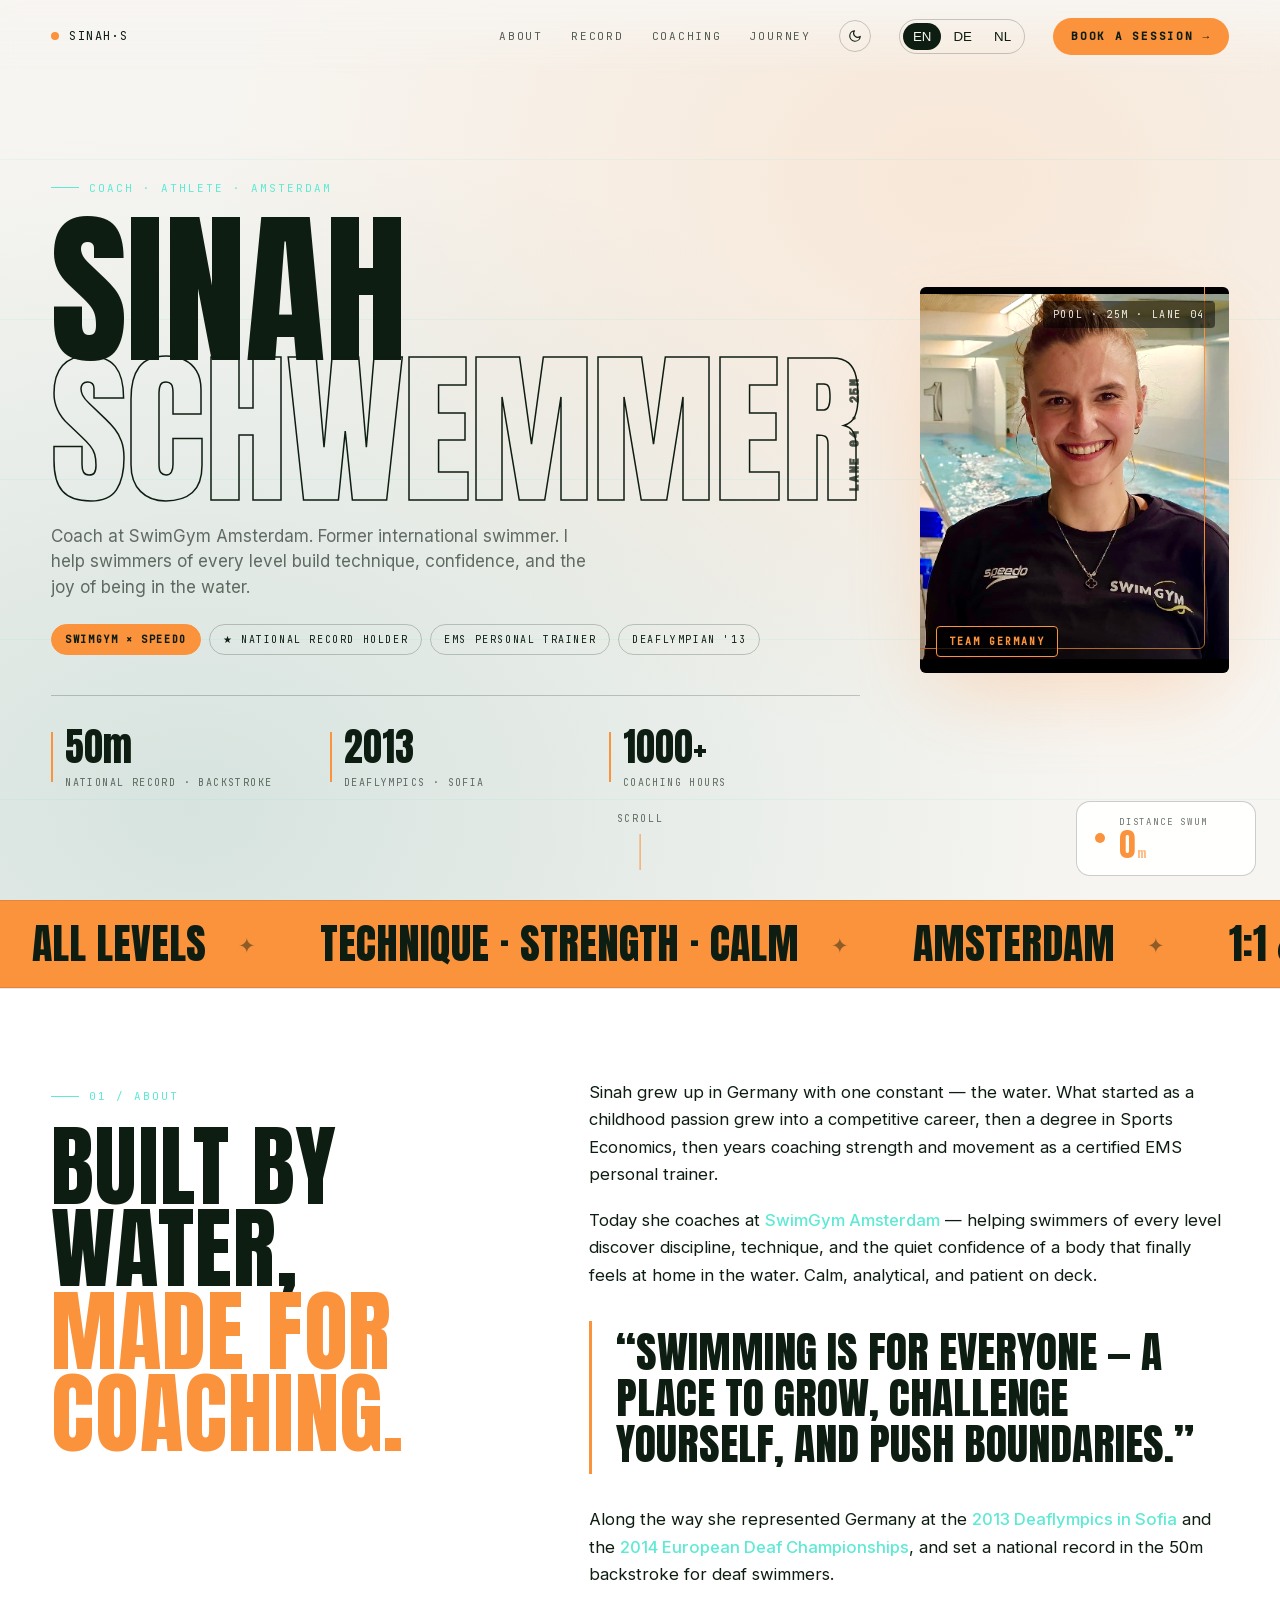
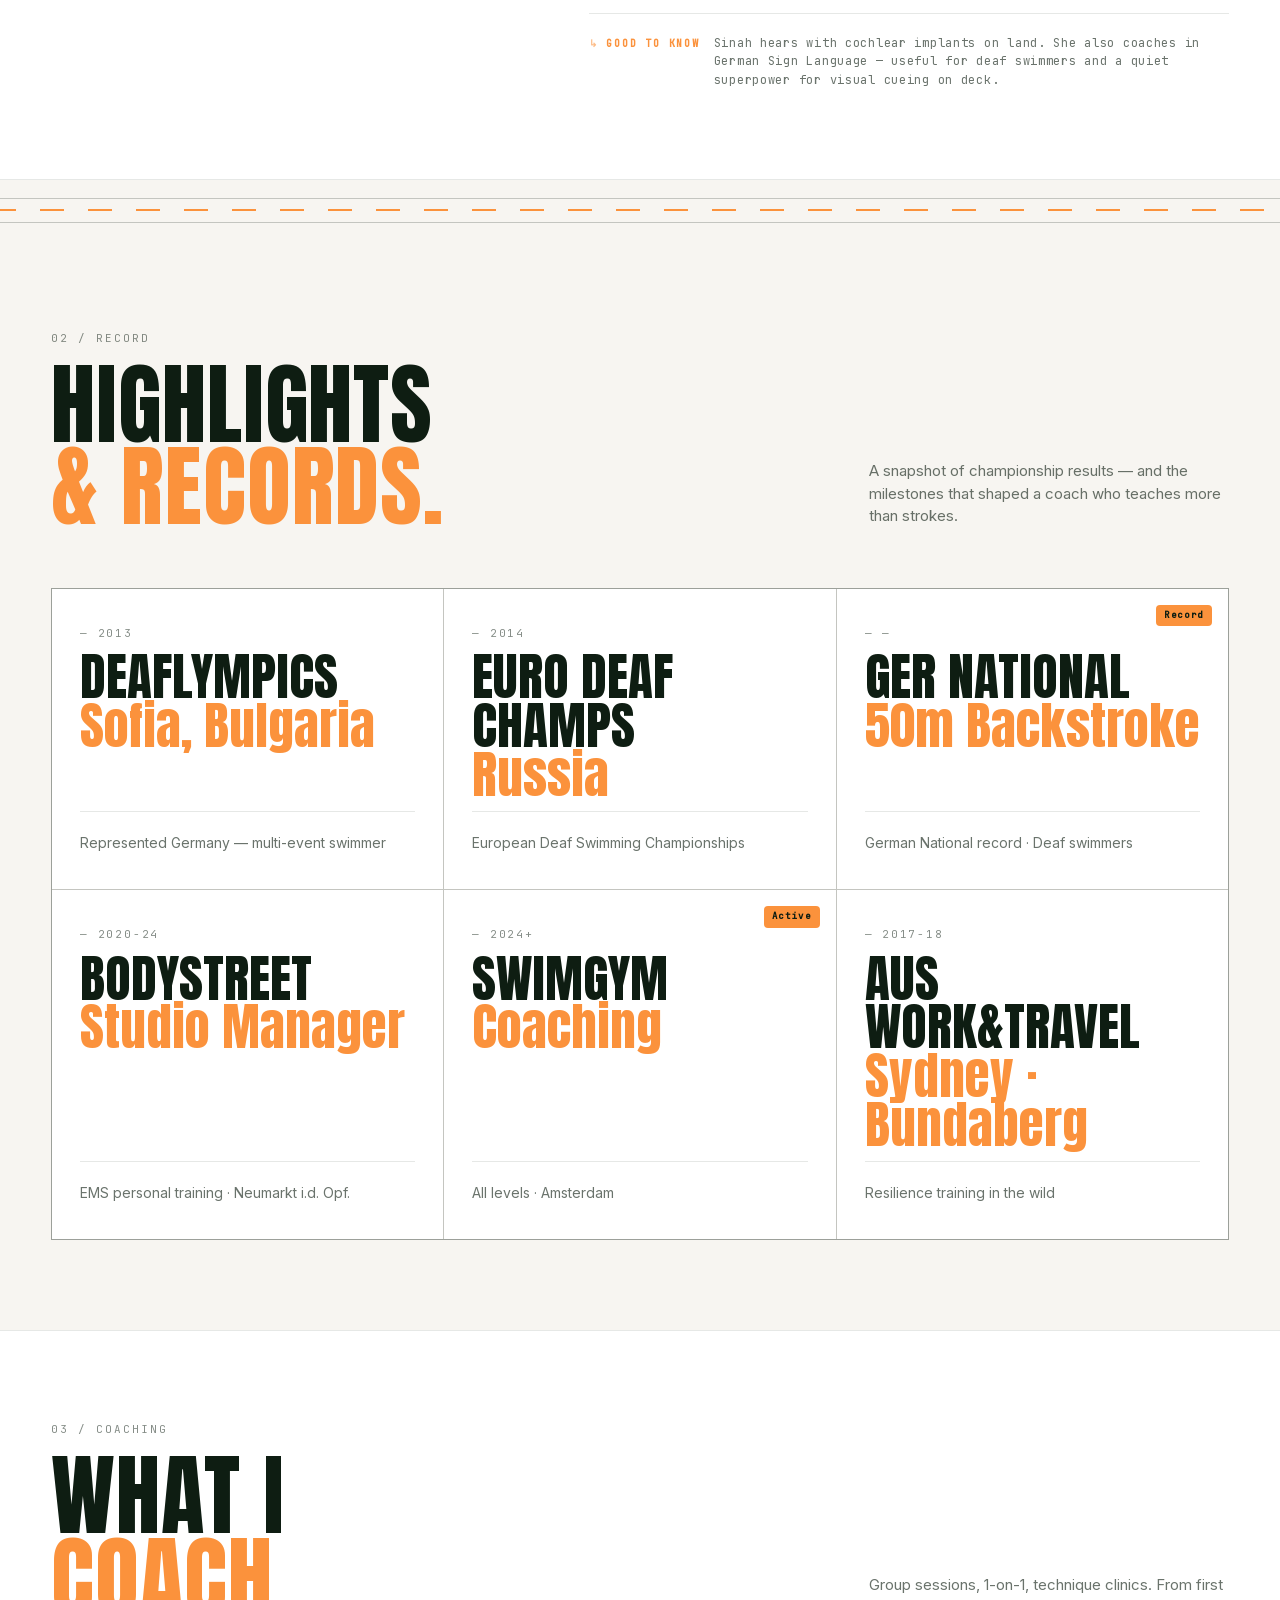
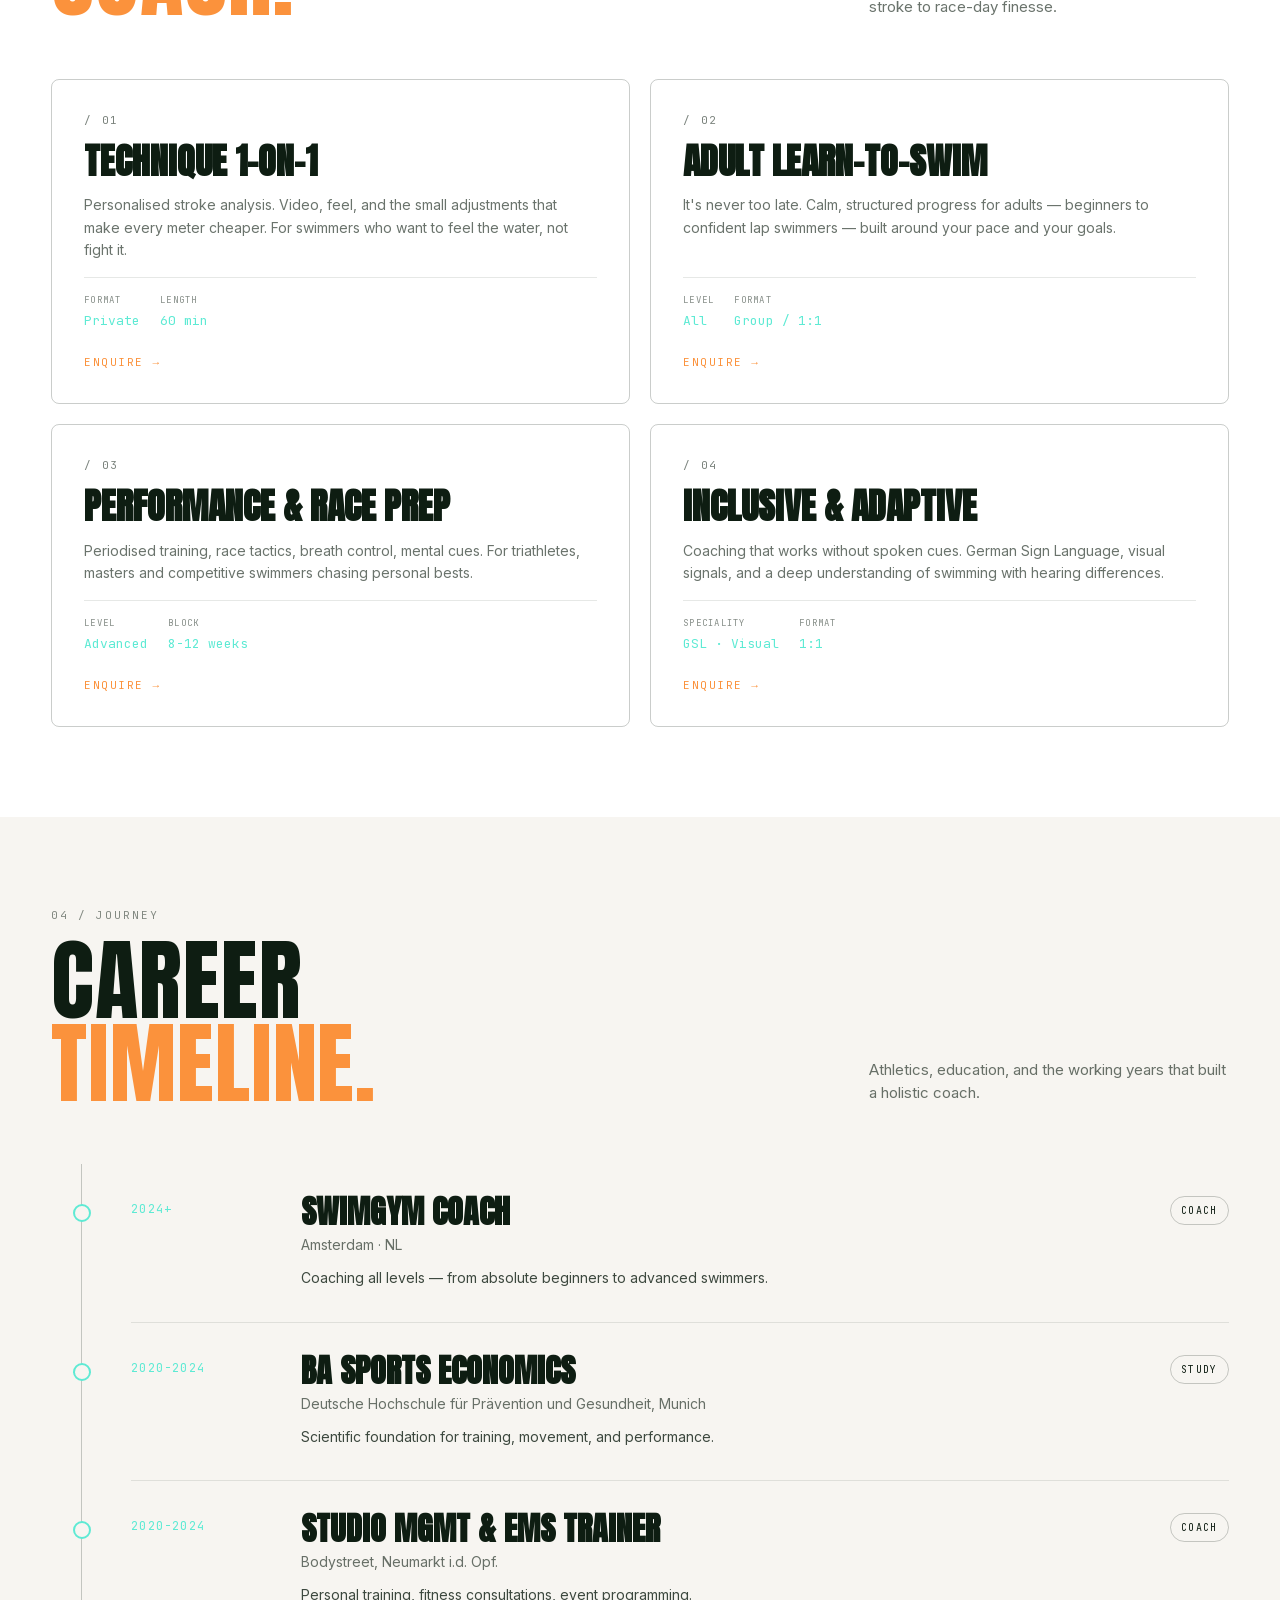
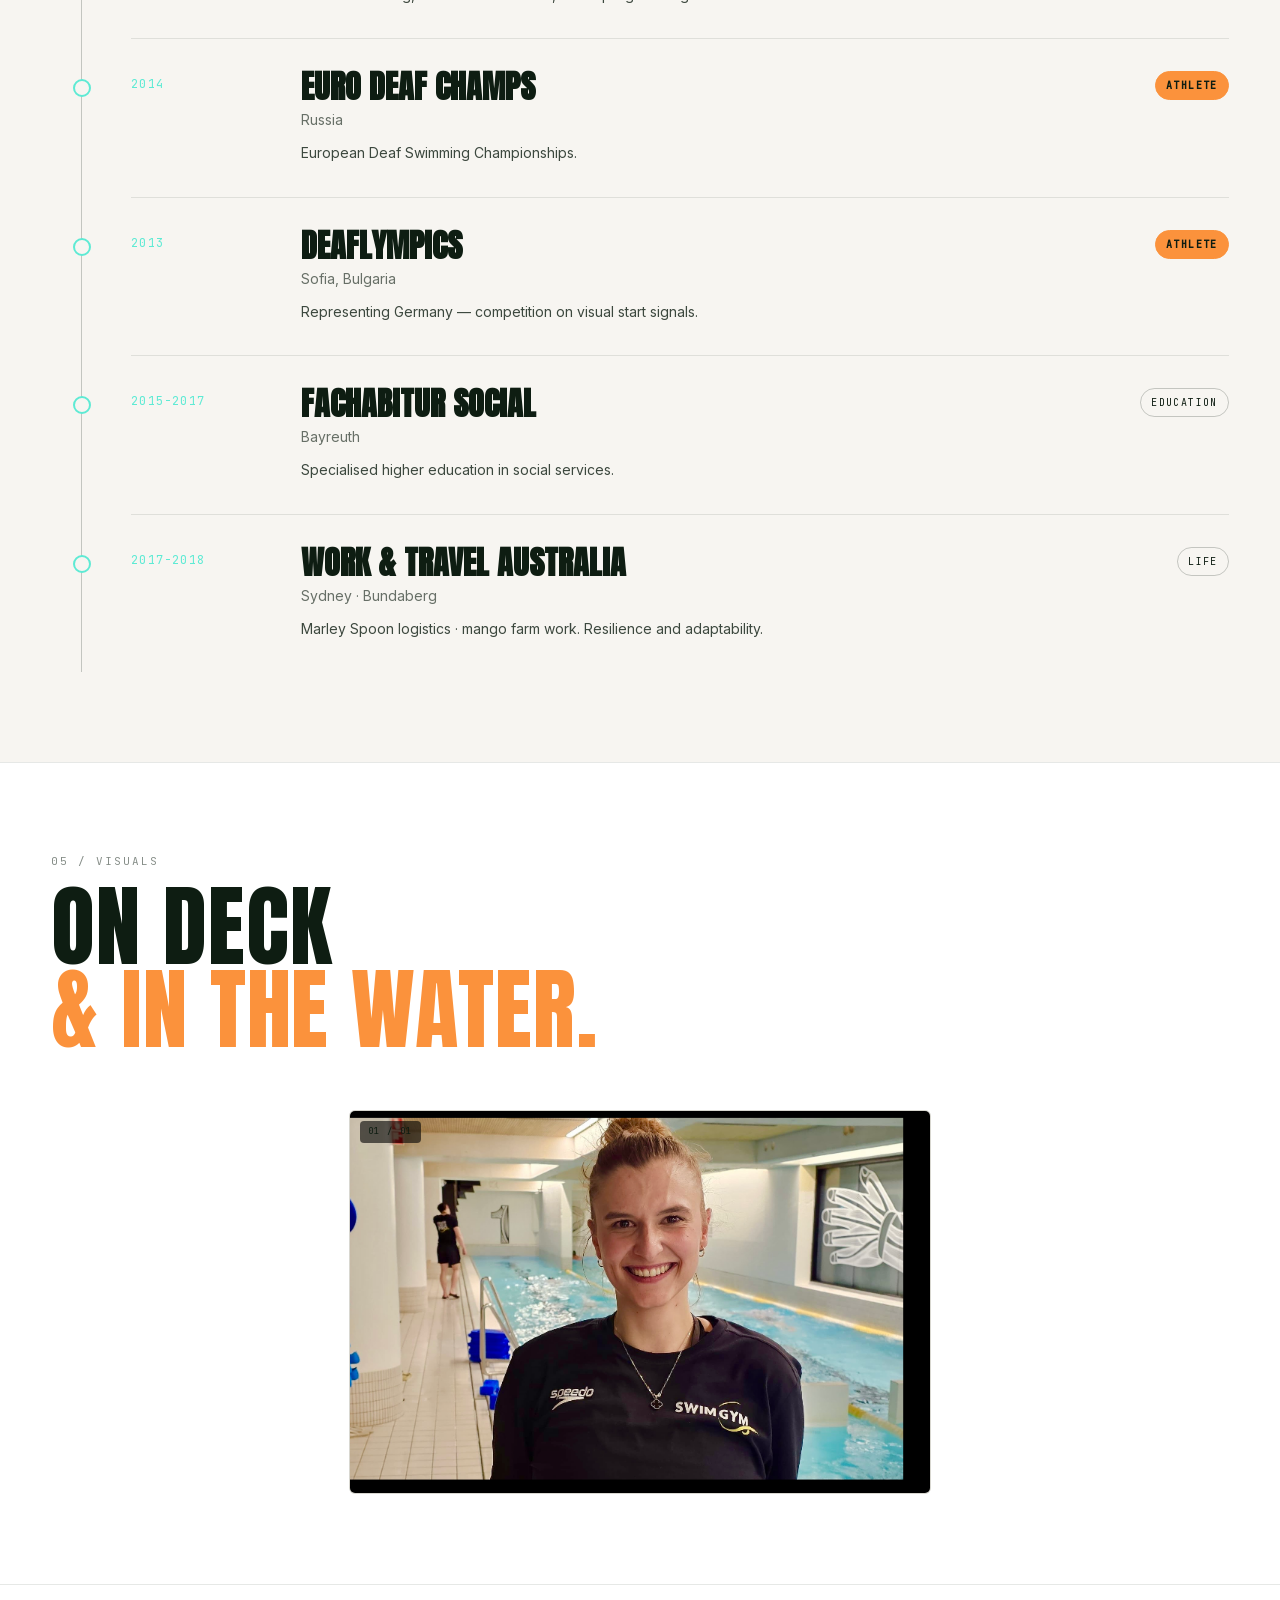
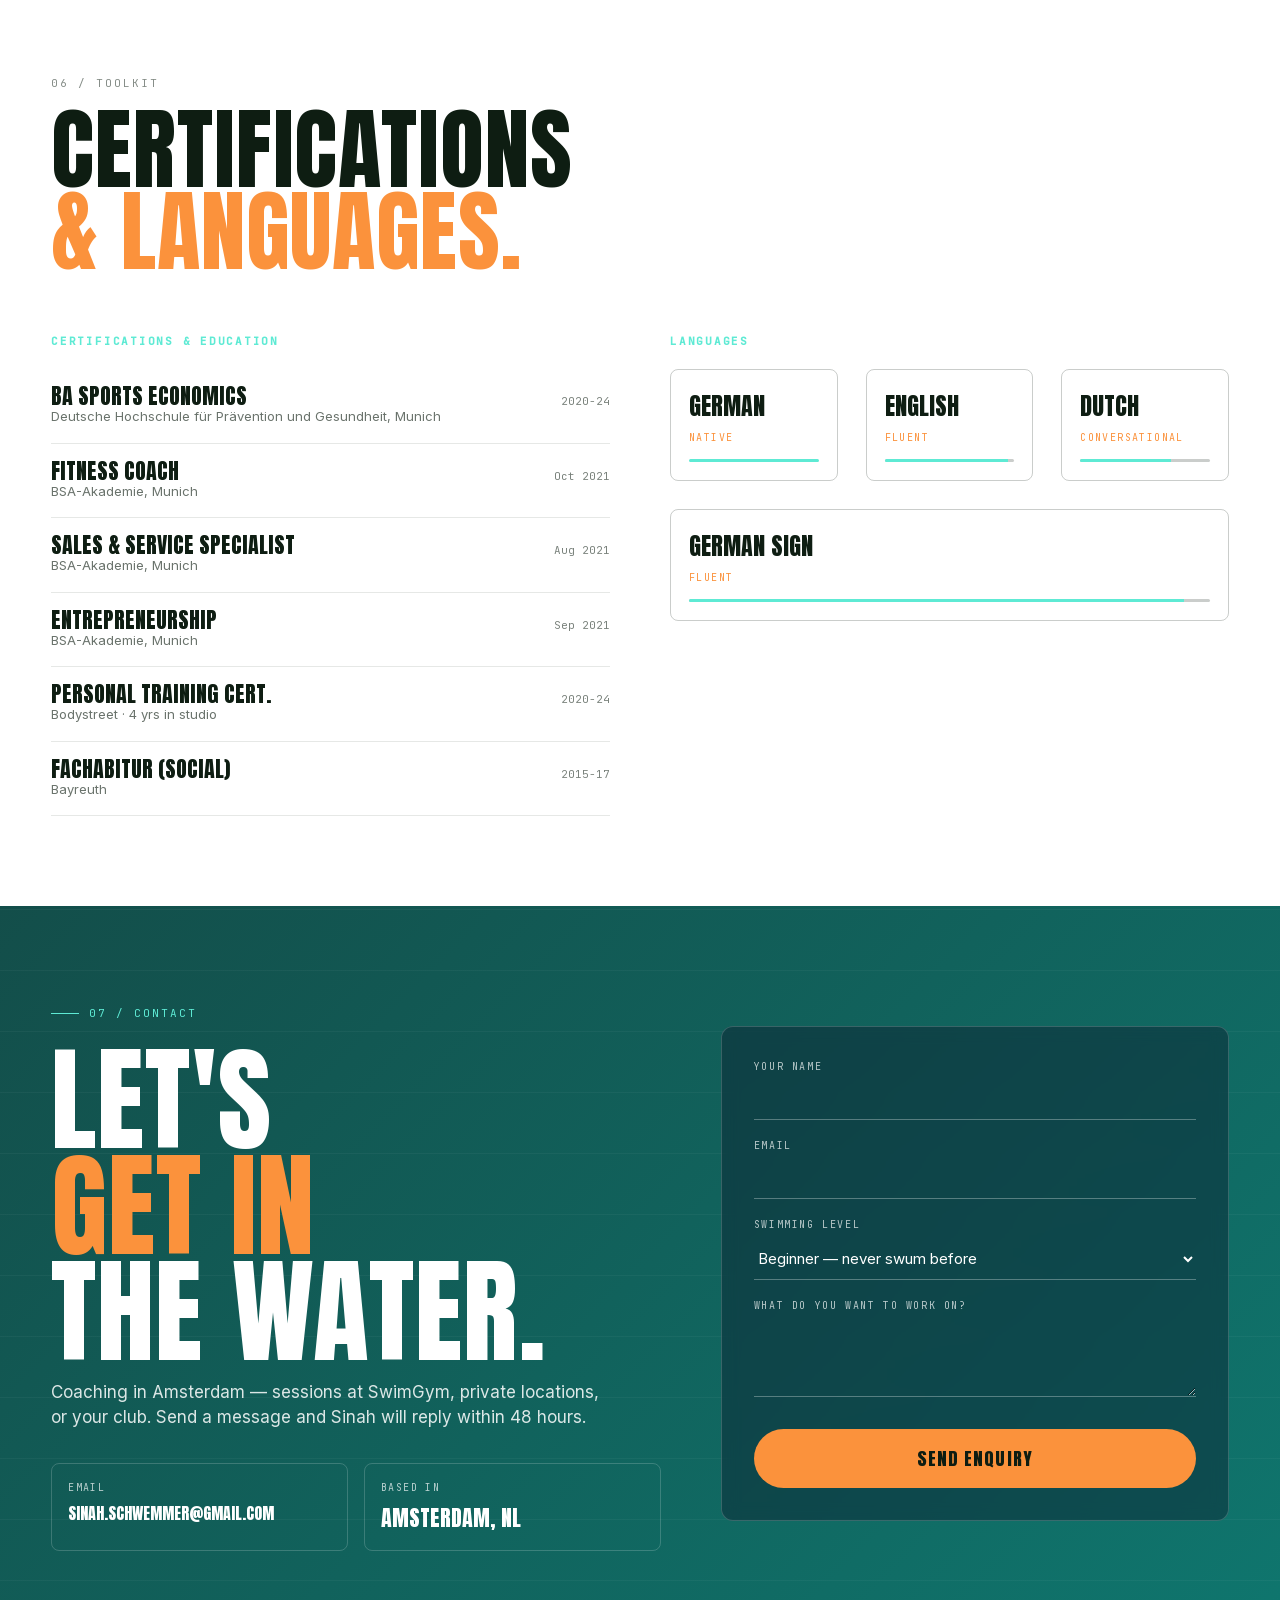
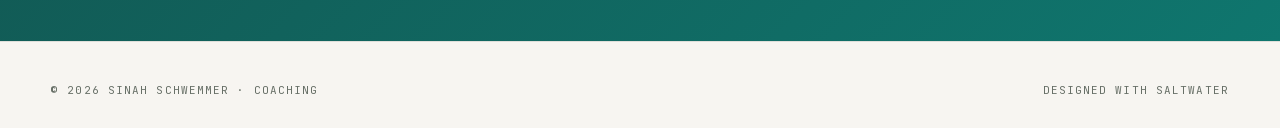
